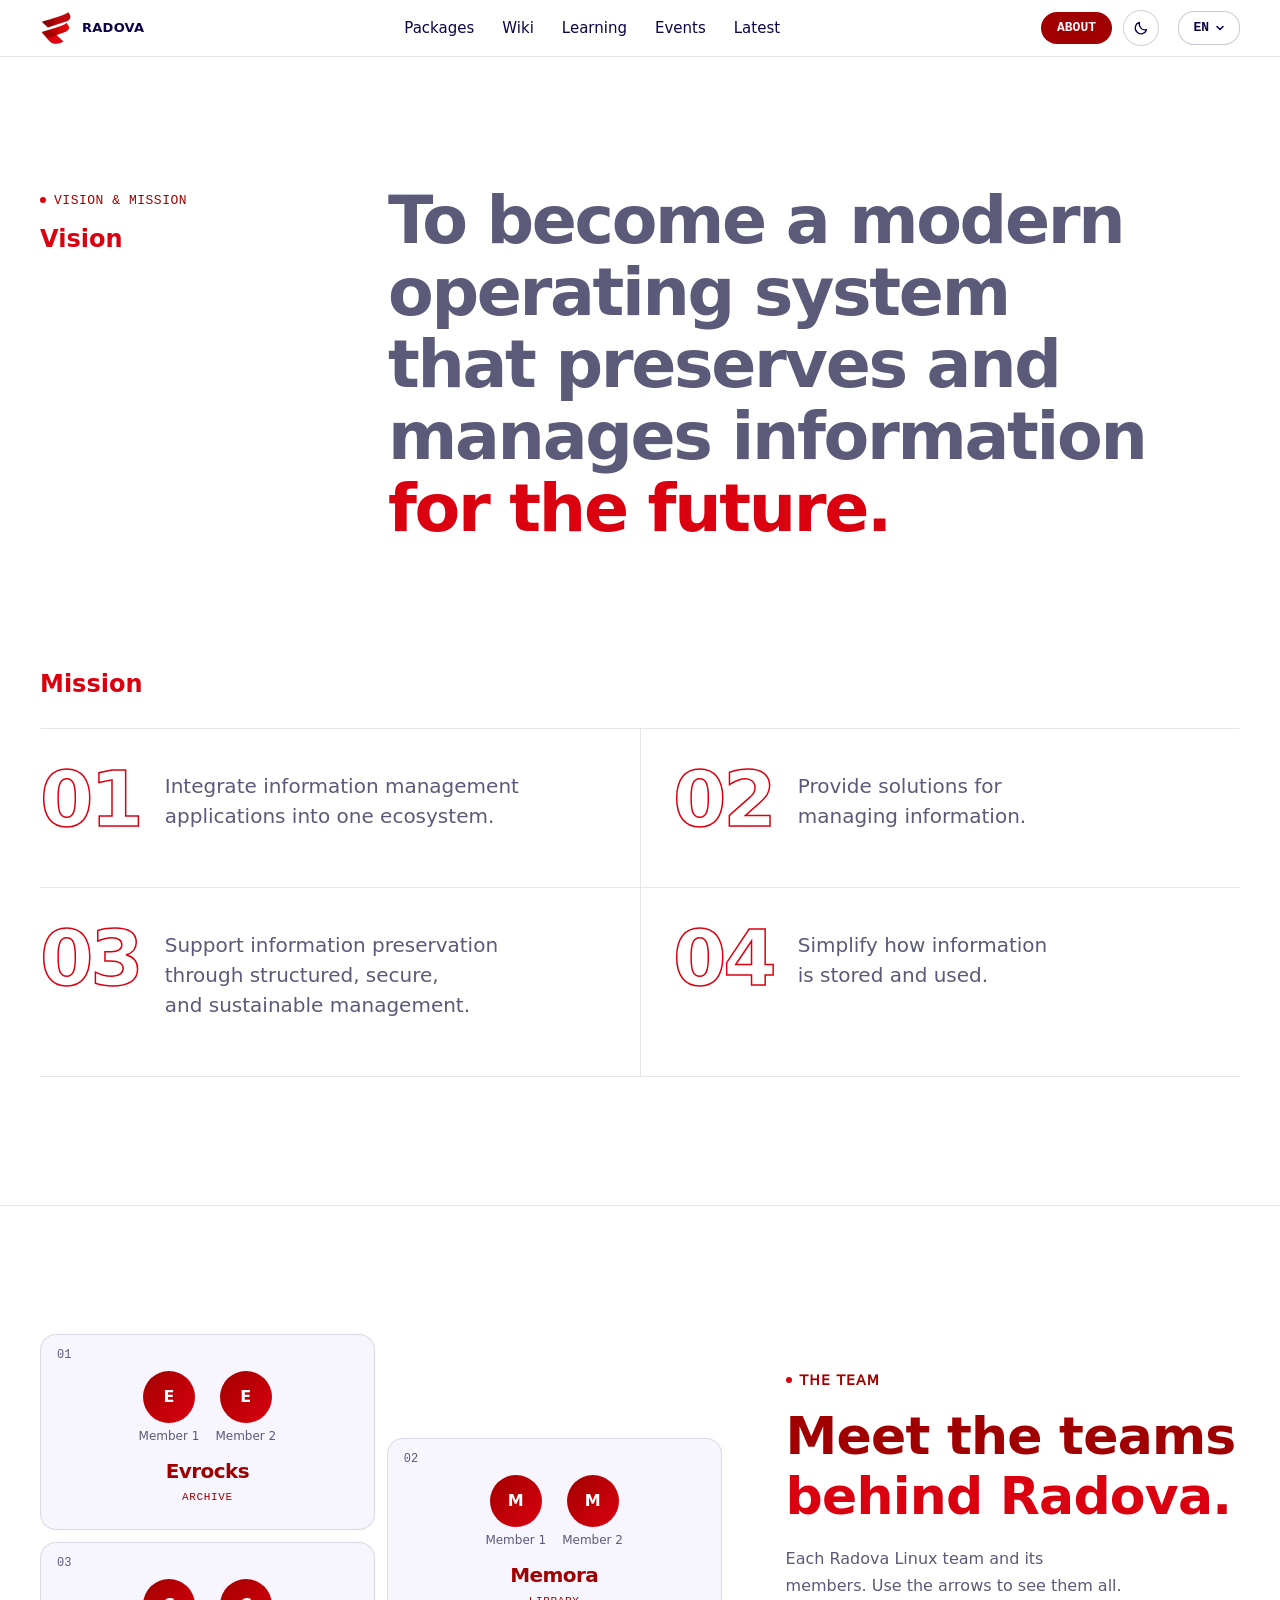
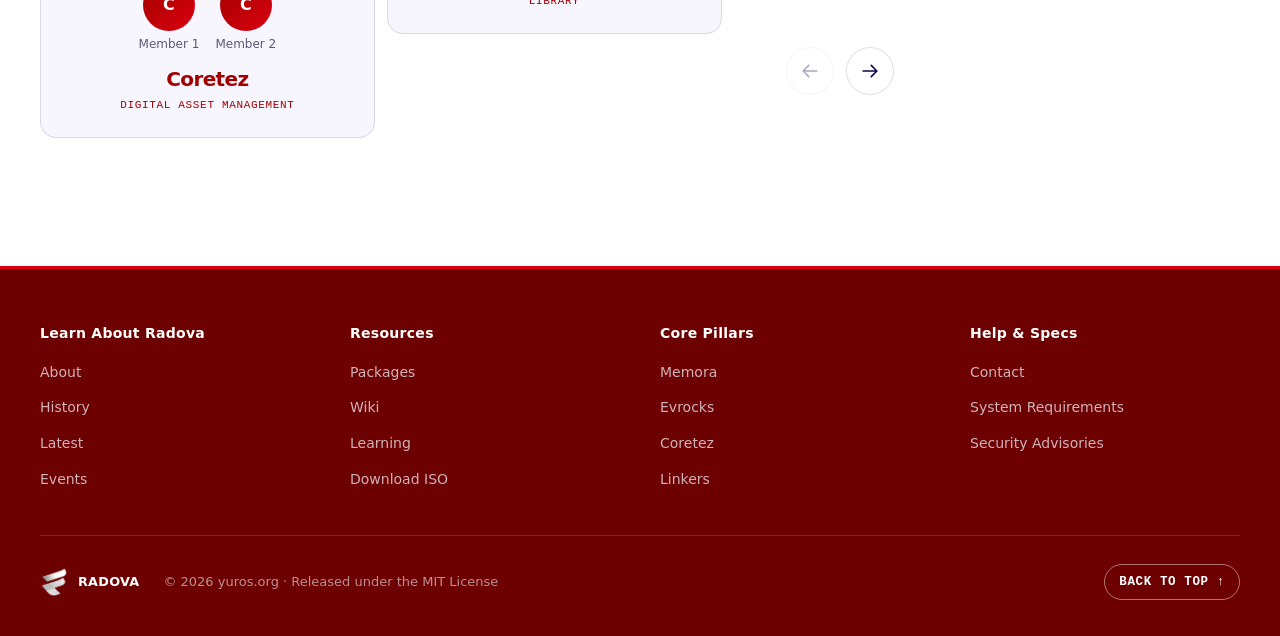
==== index.html @ f4ed1482 "UPDATE" ====
<!DOCTYPE html>
<html lang="en">
<head>
  <meta charset="UTF-8">
  <meta name="viewport" content="width=device-width, initial-scale=1.0">
  <meta name="color-scheme" content="light">
  <meta name="theme-color" content="#FFFFFF">
  <title>About — Radova Linux</title>
  <meta name="description" content="Radova Linux delivers an autonomous operating system built for institutional memory, archives, and digital asset sovereignty.">
  <link rel="canonical" href="https://radova.org/about/">
  <link rel="icon" type="image/png" href="assets/logo.png">
  <link rel="stylesheet" href="assets/css/pico.min.css" media="print" onload="this.media='all'">
<noscript><link rel="stylesheet" href="assets/css/pico.min.css"></noscript>
<style data-bundle>/*radova-pico-shield*/body>main{padding-block:0}section{margin-bottom:0}article{margin-bottom:0;padding:0;border-radius:0;background:transparent;box-shadow:none}button{background:none;border:0;padding:0;margin:0;color:inherit;font:inherit;box-shadow:none}:where(a:not([role=button])){text-decoration:none}:root{color-scheme:light;--white:#FFFFFF;--lavender:#F7F6FF;--navy:#0E0347;--red-900:#A10000;--red-700:#BB080B;--red:#DB000F;--red-gradient:linear-gradient(135deg,var(--red-900) 0%,var(--red) 100%);--text:var(--text-primary);--muted:rgba(14,3,71,0.70);--line:rgba(14,3,71,0.12);--accent:var(--red);--font-heading:"Lato",system-ui,-apple-system,sans-serif;--font-body:"Roboto Variable",system-ui,-apple-system,sans-serif;--font-mono:ui-monospace,SFMono-Regular,Menlo,Consolas,monospace;--wrap:1120px}@media (prefers-reduced-motion:no-preference){html{scroll-behavior:smooth}}body{margin:0;background:var(--surface-page);color:var(--text);font:400 1.0625rem/1.65 var(--font-body);-webkit-font-smoothing:antialiased}a{color:inherit}h1,h2,h3{font-family:var(--font-heading);font-weight:900;letter-spacing:-0.03em;line-height:1.05;margin:0;text-wrap:balance}p{margin:0;text-wrap:balance}:focus-visible{outline:2px solid currentColor;outline-offset:3px;border-radius:4px}.skip-link{position:absolute;inset-inline-start:1rem;top:-3rem;padding:0.5rem 1rem;background:var(--surface-page);color:var(--text-heading);border:1px solid var(--line);border-radius:6px;z-index:100}.skip-link:focus{top:1rem}.wrap{width:min(var(--container-max),100% - 2rem);margin-inline:auto}.ab-header .wrap{display:flex;align-items:center;justify-content:space-between;height:64px}.ab-hero{padding:clamp(3rem,8vw,5.5rem) 0 clamp(5rem,10vw,8rem);text-align:center}.eyebrow{display:inline-flex;align-items:center;gap:0.5rem;font:500 0.8125rem/1 var(--font-mono);color:var(--muted);letter-spacing:0.04em;text-transform:uppercase;margin-bottom:2rem}.eyebrow::before{content:"";width:6px;height:6px;border-radius:50%;background:var(--accent)}.ab-hero h1{font-size:clamp(2rem,10vw,6rem);margin-inline:auto}.ab-hero h1 span{display:block;color:var(--red)}.ab-hero .sub{max-width:38rem;margin:1.75rem auto 0;font-size:clamp(1.0625rem,2vw,1.25rem);color:var(--muted)}.ab-section{padding:clamp(4.5rem,10vw,8rem) 0;border-top:1px solid var(--line)}.ab-section:first-child{border-top:0}.ab-section h2{font-size:clamp(2rem,4.5vw,3.25rem);max-width:18ch}.ab-section h2 span{color:var(--accent)}.ab-section :is(h1,h2).eyebrow{font:500 0.8125rem/1 var(--font-mono);letter-spacing:0.04em;max-width:none}.split{display:grid;grid-template-columns:1fr 1fr;gap:clamp(2rem,6vw,5rem);align-items:start}.vm-grid{display:grid;grid-template-columns:1fr 3fr;gap:clamp(2rem,5vw,4rem);align-items:start}.vm-side{position:sticky;top:112px}.vm-side .eyebrow{margin-bottom:1.25rem}.vm-label{font:900 clamp(1.25rem,2vw,1.5rem)/1 var(--font-heading);color:var(--red)}.vm-vision{font:900 clamp(2rem,5.2vw,4.5rem)/1.08 var(--font-heading);letter-spacing:-0.035em;text-wrap:balance}.vm-vision em{font-style:normal;color:var(--red);white-space:nowrap}.vm-label-mission{margin-top:clamp(4.5rem,10vw,7rem)}.vm-missions{list-style:none;padding:0;margin:2rem 0 0;display:grid;grid-template-columns:repeat(2,1fr);border-top:1px solid var(--line)}.vm-missions li{display:grid;grid-template-columns:auto 1fr;gap:1.5rem;align-items:start;padding-block:2.25rem 2.5rem;padding-inline:0 2rem;border-bottom:1px solid var(--line)}.vm-missions li:nth-child(even){padding-inline-start:2rem;border-inline-start:1px solid var(--line)}.vm-num{font:900 clamp(3rem,6vw,5rem)/0.9 var(--font-heading);letter-spacing:-0.04em;color:transparent;-webkit-text-stroke:1.5px var(--red);transition:color 0.3s}.vm-missions li:hover .vm-num{color:var(--red)}.vm-missions p{font-size:clamp(1.0625rem,1.6vw,1.25rem);line-height:1.5;padding-top:0.35rem}@supports (animation-timeline:view()){@media (prefers-reduced-motion:no-preference){.vm-vision .w{display:inline-block;animation:lit linear both;animation-timeline:view();animation-range:entry 60% cover 45%}@keyframes lit{from{opacity:0.8}to{opacity:1}}}}.member-tip .avatar{width:44px;height:44px;font-size:1rem}.team{--team-gap:0.75rem;list-style:none;margin:0;padding:0;display:grid;grid-auto-flow:column dense;grid-template-rows:repeat(4,1fr);grid-auto-columns:calc((100% - var(--team-gap)) / 2);gap:var(--team-gap);overflow-x:auto;overscroll-behavior-x:contain;scroll-snap-type:x mandatory;scrollbar-width:none;counter-reset:t}.team::-webkit-scrollbar{display:none}.team .role{margin:0.35rem 0 0;font:500 0.6875rem/1.4 var(--font-mono);letter-spacing:0.06em;text-transform:uppercase;color:var(--text-heading)}.members{list-style:none;padding:0;margin:0;display:flex;flex-wrap:wrap;justify-content:flex-end;gap:0.5rem}.member{display:inline-flex;align-items:center;gap:0.6rem;max-width:100%;padding-block:0.3rem 0.3rem;padding-inline:0.3rem 0.9rem;border:1px solid var(--line);border-radius:999px;background:var(--surface-page);transition:border-color 0.3s}.avatar{flex:none;display:grid;place-items:center;width:36px;height:36px;border-radius:50%;overflow:hidden;background:var(--red-gradient);color:var(--white);font:900 0.8125rem/1 var(--font-heading)}.avatar img{width:100%;height:100%;object-fit:cover;display:block}.member-name{font-size:0.875rem;line-height:1.3;overflow-wrap:anywhere}.team .members{order:-1;justify-content:center;gap:0.75rem 1rem}.team .member{flex-direction:column;gap:0.4rem;padding:0;border:0;background:none}.team .avatar{width:52px;height:52px;font-size:1rem}.team .member-name{font-size:0.75rem;color:var(--muted)}@media (max-width:575px){.team{grid-template-rows:repeat(3,1fr);grid-auto-columns:100%}.team .members{order:0;justify-content:flex-start;gap:0.5rem 1rem}.team .member{flex-direction:row;gap:0.5rem}.team .avatar{width:32px;height:32px;font-size:0.75rem}.team .member-name{font-size:0.8125rem}}@media (min-width:1024px){.team{grid-column:1;grid-row:1 / 3}}.ab-footer .wrap{display:flex;justify-content:space-between;align-items:center;gap:1rem}@media (prefers-reduced-motion:no-preference){.ab-hero > .wrap > *{animation:rise 0.9s cubic-bezier(0.2,0.7,0.2,1) both}.ab-hero h1{animation-delay:0.08s}.ab-hero .sub{animation-delay:0.18s}}@media (max-width:1023px){.split{grid-template-columns:1fr}.vm-grid{grid-template-columns:1fr}.vm-side{position:static}.vm-missions{grid-template-columns:1fr}.vm-missions li,.vm-missions li:nth-child(even){padding:1.75rem 0;border-inline-start:0}}@font-face{font-family:"Lato Fallback";src:local("system-ui"),local("-apple-system"),local("Segoe UI"),sans-serif;size-adjust:99%}@font-face{font-family:"Roboto Fallback";src:local("system-ui"),local("-apple-system"),local("Segoe UI"),sans-serif;size-adjust:100%}:root{color-scheme:light;--font-heading:"Lato","Lato Fallback",system-ui,-apple-system,sans-serif;--font-body:"Roboto Variable","Roboto Fallback",system-ui,-apple-system,sans-serif;--font-mono:ui-monospace,SFMono-Regular,Menlo,Consolas,monospace;--red-900:#A10000;--red-700:#BB080B;--red-600:#DB000F;--red-500:#FF0000;--blue:#0035c6;--lavender:#F7F6FF;--white:#FFFFFF;--muted:#5b5a78;--line:rgba(14,3,71,0.10);--navy-gradient:linear-gradient(135deg,#0E0347 0%,#0E0347 55%,#0B2E8D 130%);--pad-x:max(1rem,calc((100% - 72rem) / 2));--pad-y:clamp(5rem,9vw,7.5rem);--ic-arrow-up-right:url("data:image/svg+xml,%3Csvg%20xmlns%3D%22http%3A%2F%2Fwww.w3.org%2F2000%2Fsvg%22%20viewBox%3D%220%200%20256%20256%22%20fill%3D%22currentColor%22%3E%3Cpath%20d%3D%22M200%2C64V168a8%2C8%2C0%2C0%2C1-16%2C0V83.31L69.66%2C197.66a8%2C8%2C0%2C0%2C1-11.32-11.32L172.69%2C72H88a8%2C8%2C0%2C0%2C1%2C0-16H192A8%2C8%2C0%2C0%2C1%2C200%2C64Z%22%2F%3E%3C%2Fsvg%3E");--ic-arrows-clockwise:url("data:image/svg+xml,%3Csvg%20xmlns%3D%22http%3A%2F%2Fwww.w3.org%2F2000%2Fsvg%22%20viewBox%3D%220%200%20256%20256%22%20fill%3D%22currentColor%22%3E%3Cpath%20d%3D%22M224%2C48V96a8%2C8%2C0%2C0%2C1-8%2C8H168a8%2C8%2C0%2C0%2C1%2C0-16h28.69L182.06%2C73.37a79.56%2C79.56%2C0%2C0%2C0-56.13-23.43h-.45A79.52%2C79.52%2C0%2C0%2C0%2C69.59%2C72.71%2C8%2C8%2C0%2C0%2C1%2C58.41%2C61.27a96%2C96%2C0%2C0%2C1%2C135%2C.79L208%2C76.69V48a8%2C8%2C0%2C0%2C1%2C16%2C0ZM186.41%2C183.29a80%2C80%2C0%2C0%2C1-112.47-.66L59.31%2C168H88a8%2C8%2C0%2C0%2C0%2C0-16H40a8%2C8%2C0%2C0%2C0-8%2C8v48a8%2C8%2C0%2C0%2C0%2C16%2C0V179.31l14.63%2C14.63A95.43%2C95.43%2C0%2C0%2C0%2C130%2C222.06h.53a95.36%2C95.36%2C0%2C0%2C0%2C67.07-27.33%2C8%2C8%2C0%2C0%2C0-11.18-11.44Z%22%2F%3E%3C%2Fsvg%3E");--ic-cpu:url("data:image/svg+xml,%3Csvg%20xmlns%3D%22http%3A%2F%2Fwww.w3.org%2F2000%2Fsvg%22%20viewBox%3D%220%200%20256%20256%22%20fill%3D%22currentColor%22%3E%3Cpath%20d%3D%22M152%2C96H104a8%2C8%2C0%2C0%2C0-8%2C8v48a8%2C8%2C0%2C0%2C0%2C8%2C8h48a8%2C8%2C0%2C0%2C0%2C8-8V104A8%2C8%2C0%2C0%2C0%2C152%2C96Zm-8%2C48H112V112h32Zm88%2C0H216V112h16a8%2C8%2C0%2C0%2C0%2C0-16H216V56a16%2C16%2C0%2C0%2C0-16-16H160V24a8%2C8%2C0%2C0%2C0-16%2C0V40H112V24a8%2C8%2C0%2C0%2C0-16%2C0V40H56A16%2C16%2C0%2C0%2C0%2C40%2C56V96H24a8%2C8%2C0%2C0%2C0%2C0%2C16H40v32H24a8%2C8%2C0%2C0%2C0%2C0%2C16H40v40a16%2C16%2C0%2C0%2C0%2C16%2C16H96v16a8%2C8%2C0%2C0%2C0%2C16%2C0V216h32v16a8%2C8%2C0%2C0%2C0%2C16%2C0V216h40a16%2C16%2C0%2C0%2C0%2C16-16V160h16a8%2C8%2C0%2C0%2C0%2C0-16Zm-32%2C56H56V56H200v95.87s0%2C.09%2C0%2C.13%2C0%2C.09%2C0%2C.13V200Z%22%2F%3E%3C%2Fsvg%3E");--ic-download-simple:url("data:image/svg+xml,%3Csvg%20xmlns%3D%22http%3A%2F%2Fwww.w3.org%2F2000%2Fsvg%22%20viewBox%3D%220%200%20256%20256%22%20fill%3D%22currentColor%22%3E%3Cpath%20d%3D%22M224%2C144v64a8%2C8%2C0%2C0%2C1-8%2C8H40a8%2C8%2C0%2C0%2C1-8-8V144a8%2C8%2C0%2C0%2C1%2C16%2C0v56H208V144a8%2C8%2C0%2C0%2C1%2C16%2C0Zm-101.66%2C5.66a8%2C8%2C0%2C0%2C0%2C11.32%2C0l40-40a8%2C8%2C0%2C0%2C0-11.32-11.32L136%2C124.69V32a8%2C8%2C0%2C0%2C0-16%2C0v92.69L93.66%2C98.34a8%2C8%2C0%2C0%2C0-11.32%2C11.32Z%22%2F%3E%3C%2Fsvg%3E");--ic-feather:url("data:image/svg+xml,%3Csvg%20xmlns%3D%22http%3A%2F%2Fwww.w3.org%2F2000%2Fsvg%22%20viewBox%3D%220%200%20256%20256%22%20fill%3D%22currentColor%22%3E%3Cpath%20d%3D%22M221.28%2C34.75a64%2C64%2C0%2C0%2C0-90.49%2C0L60.69%2C104A15.9%2C15.9%2C0%2C0%2C0%2C56%2C115.31v73.38L26.34%2C218.34a8%2C8%2C0%2C0%2C0%2C11.32%2C11.32L67.32%2C200H140.7A15.92%2C15.92%2C0%2C0%2C0%2C152%2C195.32l0%2C0%2C69.23-70A64%2C64%2C0%2C0%2C0%2C221.28%2C34.75ZM142.07%2C46.06A48%2C48%2C0%2C0%2C1%2C211.79%2C112H155.33l34.35-34.34a8%2C8%2C0%2C0%2C0-11.32-11.32L120%2C124.69V67.87ZM72%2C115.35l32-31.67v57l-32%2C32ZM140.7%2C184H83.32l56-56h56.74Z%22%2F%3E%3C%2Fsvg%3E");--ic-git-branch:url("data:image/svg+xml,%3Csvg%20xmlns%3D%22http%3A%2F%2Fwww.w3.org%2F2000%2Fsvg%22%20viewBox%3D%220%200%20256%20256%22%20fill%3D%22currentColor%22%3E%3Cpath%20d%3D%22M232%2C64a32%2C32%2C0%2C1%2C0-40%2C31v17a8%2C8%2C0%2C0%2C1-8%2C8H96a23.84%2C23.84%2C0%2C0%2C0-8%2C1.38V95a32%2C32%2C0%2C1%2C0-16%2C0v66a32%2C32%2C0%2C1%2C0%2C16%2C0V144a8%2C8%2C0%2C0%2C1%2C8-8h88a24%2C24%2C0%2C0%2C0%2C24-24V95A32.06%2C32.06%2C0%2C0%2C0%2C232%2C64ZM64%2C64A16%2C16%2C0%2C1%2C1%2C80%2C80%2C16%2C16%2C0%2C0%2C1%2C64%2C64ZM96%2C192a16%2C16%2C0%2C1%2C1-16-16A16%2C16%2C0%2C0%2C1%2C96%2C192ZM200%2C80a16%2C16%2C0%2C1%2C1%2C16-16A16%2C16%2C0%2C0%2C1%2C200%2C80Z%22%2F%3E%3C%2Fsvg%3E");--ic-hard-drives:url("data:image/svg+xml,%3Csvg%20xmlns%3D%22http%3A%2F%2Fwww.w3.org%2F2000%2Fsvg%22%20viewBox%3D%220%200%20256%20256%22%20fill%3D%22currentColor%22%3E%3Cpath%20d%3D%22M208%2C136H48a16%2C16%2C0%2C0%2C0-16%2C16v48a16%2C16%2C0%2C0%2C0%2C16%2C16H208a16%2C16%2C0%2C0%2C0%2C16-16V152A16%2C16%2C0%2C0%2C0%2C208%2C136Zm0%2C64H48V152H208v48Zm0-160H48A16%2C16%2C0%2C0%2C0%2C32%2C56v48a16%2C16%2C0%2C0%2C0%2C16%2C16H208a16%2C16%2C0%2C0%2C0%2C16-16V56A16%2C16%2C0%2C0%2C0%2C208%2C40Zm0%2C64H48V56H208v48ZM192%2C80a12%2C12%2C0%2C1%2C1-12-12A12%2C12%2C0%2C0%2C1%2C192%2C80Zm0%2C96a12%2C12%2C0%2C1%2C1-12-12A12%2C12%2C0%2C0%2C1%2C192%2C176Z%22%2F%3E%3C%2Fsvg%3E");--ic-lightning:url("data:image/svg+xml,%3Csvg%20xmlns%3D%22http%3A%2F%2Fwww.w3.org%2F2000%2Fsvg%22%20viewBox%3D%220%200%20256%20256%22%20fill%3D%22currentColor%22%3E%3Cpath%20d%3D%22M215.79%2C118.17a8%2C8%2C0%2C0%2C0-5-5.66L153.18%2C90.9l14.66-73.33a8%2C8%2C0%2C0%2C0-13.69-7l-112%2C120a8%2C8%2C0%2C0%2C0%2C3%2C13l57.63%2C21.61L88.16%2C238.43a8%2C8%2C0%2C0%2C0%2C13.69%2C7l112-120A8%2C8%2C0%2C0%2C0%2C215.79%2C118.17ZM109.37%2C214l10.47-52.38a8%2C8%2C0%2C0%2C0-5-9.06L62%2C132.71l84.62-90.66L136.16%2C94.43a8%2C8%2C0%2C0%2C0%2C5%2C9.06l52.8%2C19.8Z%22%2F%3E%3C%2Fsvg%3E");--ic-memory:url("data:image/svg+xml,%3Csvg%20xmlns%3D%22http%3A%2F%2Fwww.w3.org%2F2000%2Fsvg%22%20viewBox%3D%220%200%20256%20256%22%20fill%3D%22currentColor%22%3E%3Cpath%20d%3D%22M232%2C56H24A16%2C16%2C0%2C0%2C0%2C8%2C72V200a8%2C8%2C0%2C0%2C0%2C16%2C0V184H40v16a8%2C8%2C0%2C0%2C0%2C16%2C0V184H72v16a8%2C8%2C0%2C0%2C0%2C16%2C0V184h16v16a8%2C8%2C0%2C0%2C0%2C16%2C0V184h16v16a8%2C8%2C0%2C0%2C0%2C16%2C0V184h16v16a8%2C8%2C0%2C0%2C0%2C16%2C0V184h16v16a8%2C8%2C0%2C0%2C0%2C16%2C0V184h16v16a8%2C8%2C0%2C0%2C0%2C16%2C0V72A16%2C16%2C0%2C0%2C0%2C232%2C56ZM24%2C72H232v96H24Zm88%2C80a8%2C8%2C0%2C0%2C0%2C8-8V96a8%2C8%2C0%2C0%2C0-8-8H48a8%2C8%2C0%2C0%2C0-8%2C8v48a8%2C8%2C0%2C0%2C0%2C8%2C8ZM56%2C104h48v32H56Zm88%2C48h64a8%2C8%2C0%2C0%2C0%2C8-8V96a8%2C8%2C0%2C0%2C0-8-8H144a8%2C8%2C0%2C0%2C0-8%2C8v48A8%2C8%2C0%2C0%2C0%2C144%2C152Zm8-48h48v32H152Z%22%2F%3E%3C%2Fsvg%3E");--ic-monitor:url("data:image/svg+xml,%3Csvg%20xmlns%3D%22http%3A%2F%2Fwww.w3.org%2F2000%2Fsvg%22%20viewBox%3D%220%200%20256%20256%22%20fill%3D%22currentColor%22%3E%3Cpath%20d%3D%22M208%2C40H48A24%2C24%2C0%2C0%2C0%2C24%2C64V176a24%2C24%2C0%2C0%2C0%2C24%2C24H208a24%2C24%2C0%2C0%2C0%2C24-24V64A24%2C24%2C0%2C0%2C0%2C208%2C40Zm8%2C136a8%2C8%2C0%2C0%2C1-8%2C8H48a8%2C8%2C0%2C0%2C1-8-8V64a8%2C8%2C0%2C0%2C1%2C8-8H208a8%2C8%2C0%2C0%2C1%2C8%2C8Zm-48%2C48a8%2C8%2C0%2C0%2C1-8%2C8H96a8%2C8%2C0%2C0%2C1%2C0-16h64A8%2C8%2C0%2C0%2C1%2C168%2C224Z%22%2F%3E%3C%2Fsvg%3E");--ic-shield-check:url("data:image/svg+xml,%3Csvg%20xmlns%3D%22http%3A%2F%2Fwww.w3.org%2F2000%2Fsvg%22%20viewBox%3D%220%200%20256%20256%22%20fill%3D%22currentColor%22%3E%3Cpath%20d%3D%22M208%2C40H48A16%2C16%2C0%2C0%2C0%2C32%2C56v56c0%2C52.72%2C25.52%2C84.67%2C46.93%2C102.19%2C23.06%2C18.86%2C46%2C25.26%2C47%2C25.53a8%2C8%2C0%2C0%2C0%2C4.2%2C0c1-.27%2C23.91-6.67%2C47-25.53C198.48%2C196.67%2C224%2C164.72%2C224%2C112V56A16%2C16%2C0%2C0%2C0%2C208%2C40Zm0%2C72c0%2C37.07-13.66%2C67.16-40.6%2C89.42A129.3%2C129.3%2C0%2C0%2C1%2C128%2C223.62a128.25%2C128.25%2C0%2C0%2C1-38.92-21.81C61.82%2C179.51%2C48%2C149.3%2C48%2C112l0-56%2C160%2C0ZM82.34%2C141.66a8%2C8%2C0%2C0%2C1%2C11.32-11.32L112%2C148.69l50.34-50.35a8%2C8%2C0%2C0%2C1%2C11.32%2C11.32l-56%2C56a8%2C8%2C0%2C0%2C1-11.32%2C0Z%22%2F%3E%3C%2Fsvg%3E");--ic-stack:url("data:image/svg+xml,%3Csvg%20xmlns%3D%22http%3A%2F%2Fwww.w3.org%2F2000%2Fsvg%22%20viewBox%3D%220%200%20256%20256%22%20fill%3D%22currentColor%22%3E%3Cpath%20d%3D%22M230.91%2C172A8%2C8%2C0%2C0%2C1%2C228%2C182.91l-96%2C56a8%2C8%2C0%2C0%2C1-8.06%2C0l-96-56A8%2C8%2C0%2C0%2C1%2C36%2C169.09l92%2C53.65%2C92-53.65A8%2C8%2C0%2C0%2C1%2C230.91%2C172ZM220%2C121.09l-92%2C53.65L36%2C121.09A8%2C8%2C0%2C0%2C0%2C28%2C134.91l96%2C56a8%2C8%2C0%2C0%2C0%2C8.06%2C0l96-56A8%2C8%2C0%2C1%2C0%2C220%2C121.09ZM24%2C80a8%2C8%2C0%2C0%2C1%2C4-6.91l96-56a8%2C8%2C0%2C0%2C1%2C8.06%2C0l96%2C56a8%2C8%2C0%2C0%2C1%2C0%2C13.82l-96%2C56a8%2C8%2C0%2C0%2C1-8.06%2C0l-96-56A8%2C8%2C0%2C0%2C1%2C24%2C80Zm23.88%2C0L128%2C126.74%2C208.12%2C80%2C128%2C33.26Z%22%2F%3E%3C%2Fsvg%3E");--ic-terminal-window:url("data:image/svg+xml,%3Csvg%20xmlns%3D%22http%3A%2F%2Fwww.w3.org%2F2000%2Fsvg%22%20viewBox%3D%220%200%20256%20256%22%20fill%3D%22currentColor%22%3E%3Cpath%20d%3D%22M128%2C128a8%2C8%2C0%2C0%2C1-3%2C6.25l-40%2C32a8%2C8%2C0%2C1%2C1-10-12.5L107.19%2C128%2C75%2C102.25a8%2C8%2C0%2C1%2C1%2C10-12.5l40%2C32A8%2C8%2C0%2C0%2C1%2C128%2C128Zm48%2C24H136a8%2C8%2C0%2C0%2C0%2C0%2C16h40a8%2C8%2C0%2C0%2C0%2C0-16Zm56-96V200a16%2C16%2C0%2C0%2C1-16%2C16H40a16%2C16%2C0%2C0%2C1-16-16V56A16%2C16%2C0%2C0%2C1%2C40%2C40H216A16%2C16%2C0%2C0%2C1%2C232%2C56ZM216%2C200V56H40V200H216Z%22%2F%3E%3C%2Fsvg%3E");--ic-arrow-red:url("data:image/svg+xml,%3Csvg%20fill%3D%22%23DB000F%22%20xmlns%3D%22http%3A%2F%2Fwww.w3.org%2F2000%2Fsvg%22%20viewBox%3D%220%200%20256%20256%22%3E%3Cpath%20d%3D%22M200%2C64V168a8%2C8%2C0%2C0%2C1-16%2C0V83.31L69.66%2C197.66a8%2C8%2C0%2C0%2C1-11.32-11.32L172.69%2C72H88a8%2C8%2C0%2C0%2C1%2C0-16H192A8%2C8%2C0%2C0%2C1%2C200%2C64Z%22%2F%3E%3C%2Fsvg%3E");--ic-download-red:url("data:image/svg+xml,%3Csvg%20fill%3D%22%23DB000F%22%20xmlns%3D%22http%3A%2F%2Fwww.w3.org%2F2000%2Fsvg%22%20viewBox%3D%220%200%20256%20256%22%3E%3Cpath%20d%3D%22M224%2C144v64a8%2C8%2C0%2C0%2C1-8%2C8H40a8%2C8%2C0%2C0%2C1-8-8V144a8%2C8%2C0%2C0%2C1%2C16%2C0v56H208V144a8%2C8%2C0%2C0%2C1%2C16%2C0Zm-101.66%2C5.66a8%2C8%2C0%2C0%2C0%2C11.32%2C0l40-40a8%2C8%2C0%2C0%2C0-11.32-11.32L136%2C124.69V32a8%2C8%2C0%2C0%2C0-16%2C0v92.69L93.66%2C98.34a8%2C8%2C0%2C0%2C0-11.32%2C11.32Z%22%2F%3E%3C%2Fsvg%3E");--ic-arrow-white:url("data:image/svg+xml,%3Csvg%20fill%3D%22%23FFFFFF%22%20xmlns%3D%22http%3A%2F%2Fwww.w3.org%2F2000%2Fsvg%22%20viewBox%3D%220%200%20256%20256%22%3E%3Cpath%20d%3D%22M200%2C64V168a8%2C8%2C0%2C0%2C1-16%2C0V83.31L69.66%2C197.66a8%2C8%2C0%2C0%2C1-11.32-11.32L172.69%2C72H88a8%2C8%2C0%2C0%2C1%2C0-16H192A8%2C8%2C0%2C0%2C1%2C200%2C64Z%22%2F%3E%3C%2Fsvg%3E");--ic-stack-white:url("data:image/svg+xml,%3Csvg%20fill%3D%22%23FFFFFF%22%20xmlns%3D%22http%3A%2F%2Fwww.w3.org%2F2000%2Fsvg%22%20viewBox%3D%220%200%20256%20256%22%3E%3Cpath%20d%3D%22M230.91%2C172A8%2C8%2C0%2C0%2C1%2C228%2C182.91l-96%2C56a8%2C8%2C0%2C0%2C1-8.06%2C0l-96-56A8%2C8%2C0%2C0%2C1%2C36%2C169.09l92%2C53.65%2C92-53.65A8%2C8%2C0%2C0%2C1%2C230.91%2C172ZM220%2C121.09l-92%2C53.65L36%2C121.09A8%2C8%2C0%2C0%2C0%2C28%2C134.91l96%2C56a8%2C8%2C0%2C0%2C0%2C8.06%2C0l96-56A8%2C8%2C0%2C1%2C0%2C220%2C121.09ZM24%2C80a8%2C8%2C0%2C0%2C1%2C4-6.91l96-56a8%2C8%2C0%2C0%2C1%2C8.06%2C0l96%2C56a8%2C8%2C0%2C0%2C1%2C0%2C13.82l-96%2C56a8%2C8%2C0%2C0%2C1-8.06%2C0l-96-56A8%2C8%2C0%2C0%2C1%2C24%2C80Zm23.88%2C0L128%2C126.74%2C208.12%2C80%2C128%2C33.26Z%22%2F%3E%3C%2Fsvg%3E")}*,*::before,*::after{box-sizing:border-box}html{max-width:100%;overflow-x:clip;background-color:var(--surface-page);color-scheme:light;scroll-behavior:smooth}body{max-width:100%;overflow-x:clip;margin:0;padding:0;background-color:var(--surface-page);color:var(--text-heading);font-family:var(--font-body);font-size:16px;line-height:1.6;-webkit-font-smoothing:antialiased}body > main,main{margin:0;padding:0;counter-reset:section-counter}ul,ol,dl,li,dt,dd,figure,pre,blockquote{margin:0;padding:0;list-style:none}li::marker{content:none}p,h1,h2,h3,h4,dt,dd,td,th,code,a,span,div,article{min-width:0;overflow-wrap:anywhere}h1,h2,h3,h4,h5,h6{font-family:var(--font-heading);color:var(--text-heading);margin:0 0 1rem;text-wrap:balance}h1{font-size:clamp(2.25rem,5vw,56px);font-weight:900;line-height:1.1;letter-spacing:-0.02em}h2{font-size:clamp(2rem,4vw,48px);font-weight:900;line-height:1.15;letter-spacing:-0.015em}h3{font-size:clamp(1.25rem,2.2vw,24px);font-weight:700;line-height:1.25}h1 span,h2 span{color:var(--text-heading)}p{font-family:var(--font-body);font-size:16px;line-height:1.65;color:var(--muted);margin:0 0 1rem}.lead{font-size:clamp(1.125rem,1.8vw,20px);line-height:1.6;color:var(--muted)}.eyebrow{font-family:var(--font-body);font-size:14px;font-weight:700;text-transform:uppercase;letter-spacing:0.08em;color:var(--text-heading);margin:0 0 0.65rem}pre{overflow-x:auto;max-width:100%;background:transparent;border:0}code{background:transparent;padding:0;color:inherit;font-size:13.5px}a{color:var(--text-heading);text-decoration:underline;text-underline-offset:0.2em;transition:color 200ms cubic-bezier(.2,.7,.2,1)}a:hover{color:var(--red-700)}:focus-visible{outline:2px solid var(--red-600);outline-offset:3px}.skip-link{position:absolute;top:-4rem;inset-inline-start:1rem;z-index:100;padding:0.5rem 1rem;background:var(--red-900);color:var(--white);border-radius:999px;font-weight:600;text-decoration:none}.skip-link:focus{top:0.75rem}main > section{position:relative;padding-block:var(--pad-y);scroll-margin-top:5rem}section[data-label]{counter-increment:section-counter}section[data-label]::before{content:"// " attr(data-label);display:block;font-family:var(--font-mono);font-size:14px;font-weight:600;text-transform:uppercase;letter-spacing:0.08em;color:var(--muted);margin-bottom:1.5rem;grid-column:1 / -1}section[data-label]::after{content:"(" counter(section-counter,decimal-leading-zero) ")";position:absolute;top:var(--pad-y);inset-inline-end:var(--pad-x);font-family:var(--font-mono);font-size:14px;font-weight:600;color:var(--muted);pointer-events:none}body > header.site-header,.site-header{position:sticky;top:0;z-index:100;width:100%;min-height:48px;padding-block:0.65rem;display:flex;align-items:center;justify-content:space-between;gap:1.25rem;background:rgba(255,255,255,0.82);-webkit-backdrop-filter:blur(16px) saturate(180%);backdrop-filter:blur(16px) saturate(180%);border-bottom:1px solid var(--line)}@supports not (backdrop-filter:blur(1px)){.site-header{background:var(--surface-page)}}.brand-lockup{display:inline-flex;align-items:center;gap:0.625rem;text-decoration:none}.brand-name{font-family:var(--font-heading);font-weight:900;font-size:0.8rem;letter-spacing:0.02em;text-transform:uppercase;color:var(--text-heading)}.brand-lockup-light .brand-name{color:var(--white)}.nav-list{display:flex;align-items:center;gap:1.75rem;flex-wrap:wrap}.nav-list a{font-family:var(--font-body);font-size:15px;font-weight:500;color:var(--text-heading);text-decoration:none;transition:color 200ms cubic-bezier(.2,.7,.2,1)}.nav-list a:hover{color:var(--red-600)}.btn{display:inline-flex;align-items:center;justify-content:center;height:48px;padding-inline:1.5rem;border-radius:9999px;font-family:var(--font-body);font-size:16px;font-weight:500;line-height:1;white-space:nowrap;border:1.5px solid transparent;transition:transform 200ms cubic-bezier(.2,.7,.2,1),background-color 200ms cubic-bezier(.2,.7,.2,1),border-color 200ms cubic-bezier(.2,.7,.2,1),color 200ms cubic-bezier(.2,.7,.2,1),box-shadow 200ms cubic-bezier(.2,.7,.2,1)}.btn:active{transform:scale(0.98)}.btn-lg{height:52px;padding-inline:1.5rem;font-size:16px;font-weight:600}.btn-navy{background-color:var(--red-900);border-color:var(--red-900);color:var(--white)}.btn-navy:hover{background-color:var(--blue);border-color:var(--blue);color:var(--white)}.btn-primary{background-color:var(--red-600);border-color:var(--red-600);color:var(--white);box-shadow:0 4px 16px rgba(219,0,15,0.24)}.btn-primary:hover{background-color:var(--red-700);border-color:var(--red-700);color:var(--white)}.btn-primary:active{background-color:var(--red-900);border-color:var(--red-900)}.btn-arrow,.btn-arrow-red{padding-inline:1.5rem 0.625rem;gap:0.75rem}.btn-arrow::after,.btn-arrow-red::after{content:"";display:inline-block;width:32px;height:32px;border-radius:50%;flex-shrink:0;transition:transform 200ms cubic-bezier(.2,.7,.2,1)}.btn-arrow::after{background:var(--surface-page) var(--ic-arrow-red) center / 18px 18px no-repeat}.btn-arrow:hover::after,.btn-arrow-red:hover::after{transform:translateX(10px)}.hero{background:radial-gradient(45% 50% at 82% 18%,rgba(219,0,15,0.10),transparent 70%),radial-gradient(35% 40% at 15% 30%,rgba(14,3,71,0.04),transparent 70%),#FFFFFF;padding-top:clamp(1rem,2vw,1.75rem);padding-bottom:clamp(3.5rem,7vw,5.5rem);border-bottom:1px solid var(--line)}.hero-spec-strip{border-top:1px solid var(--line);border-bottom:1px solid var(--line);padding-block:0.5rem;margin-bottom:clamp(1.5rem,3vw,2.5rem);display:flex;justify-content:space-between;align-items:center;flex-wrap:wrap;gap:1rem}.hero-spec-strip::after{content:attr(data-sys);font-family:var(--font-mono);font-size:12px;color:var(--muted);text-transform:uppercase;letter-spacing:0.08em}.hero-chip{display:inline-flex;align-items:center;gap:0.5rem;padding:0.35rem 0.9rem;border-radius:999px;border:1px solid rgba(219,0,15,0.25);background:rgba(219,0,15,0.04);color:var(--text-heading);font-size:13px;font-weight:700;margin:0}.hero-chip::before{content:"";width:8px;height:8px;border-radius:50%;background:var(--red-600)}.hero-split{display:flex;flex-direction:column;gap:2rem}@media (min-width:56rem){.hero-split{display:grid;grid-template-columns:repeat(12,1fr);gap:clamp(2rem,4vw,3.5rem);align-items:start}.hero-split-left{grid-column:1 / 6}.hero-split-right{grid-column:6 / 13;border-inline-start:1px solid var(--red-600);padding-inline-start:clamp(1.5rem,2.5vw,2.5rem)}}.hero-split-right h1{font-family:var(--font-heading);font-size:clamp(1.5rem,5.5vw,3rem);font-weight:900;line-height:1.05;letter-spacing:-0.03em;color:var(--text-heading);margin:0;margin-bottom:1.75rem;text-transform:capitalize}.hero-split-left h1 span{color:var(--red-600)}.hero-lead{font-size:1.125rem;line-height:1.7;color:var(--muted);margin-bottom:2rem}.workbench-grid{display:flex;flex-direction:column;gap:1.5rem}@media (min-width:52rem){.workbench-grid{display:grid;grid-template-columns:1.2fr 0.8fr;gap:0;align-items:center}}.swiss-ledger{display:grid;grid-template-columns:1fr;border-top:2px solid var(--red-900);border-bottom:1px solid var(--line)}@media (min-width:42rem){.swiss-ledger{grid-template-columns:repeat(2,1fr)}}main #manifesto .swiss-ledger article.ledger-item,.ledger-item{margin:0;border-radius:0;background:transparent;box-shadow:none;border:0;padding-block:1.75rem 1.75rem;padding-inline:0 1.5rem;position:relative}@media (max-width:41.99rem){main #manifesto .swiss-ledger article.ledger-item:not(:first-child),.ledger-item:not(:first-child){border-top:1px solid var(--line)}}@media (min-width:42rem){main #manifesto .swiss-ledger article.ledger-item:nth-child(2n),.ledger-item:nth-child(2n){border-inline-start:1px solid var(--line);padding-inline-start:1.75rem;padding-inline-end:0}main #manifesto .swiss-ledger article.ledger-item:nth-child(n+3),.ledger-item:nth-child(n+3){border-top:1px solid var(--line)}}.ledger-item h3{font-family:var(--font-heading);font-size:1.25rem;font-weight:900;color:var(--text-heading);line-height:1.3;margin-bottom:0.5rem}.ledger-item h3::before{content:attr(data-index);font-family:var(--font-mono);font-size:12px;font-weight:700;color:var(--red-600);display:block;margin-bottom:0.4rem;letter-spacing:0.05em}.ledger-item:nth-child(1) h3::before{content:"01 /"}.ledger-item:nth-child(2) h3::before{content:"02 /"}.ledger-item:nth-child(3) h3::before{content:"03 /"}.ledger-item:nth-child(4) h3::before{content:"04 /"}.ledger-item p{font-size:1rem;line-height:1.6;color:var(--muted);margin:0;text-align:start}@media (prefers-reduced-motion:reduce){html{scroll-behavior:auto}main > section{scroll-margin-top:0}}.navbar{margin-inline-start:auto}.nav-links{list-style:none;margin:0;padding:0;display:flex}.nav-links li{list-style:none;margin:0;padding:0}.dropdown{position:relative;display:inline-block}nav.navbar li :where(a,[role="link"]){margin:0}.dropdown-content{position:absolute;top:calc(100% + 18px);inset-inline-end:0;inset-inline-start:auto;transform:translateY(-6px);background:var(--surface-page);min-width:250px;max-width:calc(100vw - 32px);border-radius:16px;box-shadow:0 16px 15px rgba(0,0,0,0.08);z-index:999;opacity:0;visibility:hidden;transition:opacity 0.25s ease,transform 0.25s ease,visibility 0.25s ease}.dropdown-content::before{content:'';position:absolute;top:-22px;inset-inline-start:0;inset-inline-end:0;height:22px;background:transparent}.dropdown-content.active,.btn-navy.active ~ .dropdown-content,.dropdown:hover .dropdown-content,.dropdown:focus-within .dropdown-content{opacity:1;visibility:visible;transform:translateY(0)}.dropdown-content a,.dropdown-content button.d-content-back{display:flex;justify-content:space-between;align-items:center;gap:1rem;width:100%;margin:0;padding:1.2rem 1.5rem;background:transparent;color:#A3A3A3;font-family:var(--font-heading);font-weight:700;font-size:13px;text-transform:uppercase;letter-spacing:1px;text-decoration:none;text-align:start;border:none;border-bottom:1px solid #F0F0F0;border-radius:0;cursor:pointer;transition:opacity 0.2s ease,transform 0.2s ease;white-space:nowrap}.dropdown-content :last-child{border-bottom:none}.dropdown-content a:hover,.dropdown-content a:focus,.dropdown-content button.d-content-back:hover,.dropdown-content button.d-content-back:focus{background-color:#db000f;color:var(--white);border-color:#DB000F}.dropdown-content button.d-content-back{color:var(--text-heading)}.dropdown-content button.d-content-back:hover,.dropdown-content button.d-content-back:focus{border-radius:0 0 16px 16px}.menu-arrow{position:absolute;top:100%;inset-inline-end:20px;inset-inline-start:auto;transform:none;width:0;height:0;border-inline-start:10px solid transparent;border-inline-end:10px solid transparent;border-bottom:10px solid #A3A3A3;z-index:1000;display:none;margin-top:8px}.btn-navy.active + .menu-arrow,.dropdown:hover .menu-arrow,.dropdown:focus-within .menu-arrow{display:block}.btn-navy{background-color:var(--red-900);border:none;color:#f7f6ff;font-family:var(--font-mono);font-weight:700;font-size:13px;text-transform:uppercase;padding:0.5rem 1rem;cursor:pointer;border-radius:16px;transition:opacity 0.2s ease,transform 0.2s ease;display:inline-block;text-decoration:none;line-height:normal}.btn-navy:hover{background-color:rgba(14,3,71,0.05);color:var(--text-heading)}.btn-navy.active{background-color:var(--red-900);color:var(--white)}.nav-toggle{display:none;flex-direction:column;justify-content:center;align-items:center;gap:5px;width:38px;height:38px;padding:0;margin:0;margin-inline-start:auto;background:transparent;border:1px solid var(--line);border-radius:10px;cursor:pointer;transition:background-color 0.2s ease,border-color 0.2s ease}.nav-toggle:hover{background-color:rgba(14,3,71,0.05);border-color:var(--red-900)}.nav-toggle span{display:block;width:18px;height:2px;background-color:var(--red-900);border-radius:2px;transition:transform 0.25s ease,opacity 0.2s ease}.nav-toggle[aria-expanded="true"] span:nth-child(1){transform:translateY(7px) rotate(45deg)}.nav-toggle[aria-expanded="true"] span:nth-child(2){opacity:0}.nav-toggle[aria-expanded="true"] span:nth-child(3){transform:translateY(-7px) rotate(-45deg)}@media (min-width:768px){.header-menu{display:flex;align-items:center;flex:1;gap:2.9rem}.header-menu > nav:first-child{margin-inline:auto}.header-menu .navbar{margin-inline-start:0}}@media (max-width:767px){.nav-toggle{display:inline-flex;position:relative;z-index:1002}.header-menu{display:none;position:fixed;inset:0;top:58px;z-index:999;flex-direction:column;align-items:stretch;justify-content:flex-start;width:100%;height:calc(100dvh - 58px);margin-inline-start:0;padding:0.75rem var(--pad-x) 2rem;background:var(--surface-page);border-top:1px solid var(--line);overflow-y:auto;gap:0.125rem}.header-menu.is-open{display:flex}.header-menu nav,.header-menu ul,.header-menu li{display:block;width:100%;margin:0;padding:0}.nav-list,.dropdown-content{display:flex !important;flex-direction:column;align-items:stretch;gap:0.125rem}.navbar{margin:0;padding:0;border-top:none}.navbar .btn-navy,.dropdown-content button.d-content-back,.menu-arrow,.dropdown:hover .menu-arrow,.dropdown:focus-within .menu-arrow{display:none}.dropdown-content{position:static;opacity:1;visibility:visible;transform:none;min-width:100%;max-width:100%;border:none;border-radius:0;box-shadow:none;background:transparent}.nav-list a,.dropdown-content a{display:flex;align-items:center;justify-content:flex-start;width:100%;margin:0;padding:0.55rem 0.75rem;color:var(--text-heading);font-family:var(--font-body);font-size:15.5px;font-weight:700;line-height:1.3;text-transform:none;letter-spacing:0;border:none;border-radius:10px;box-sizing:border-box}.nav-list a:hover,.nav-list a:focus,.dropdown-content a:hover,.dropdown-content a:focus{background-color:rgba(219,0,15,0.08);color:var(--red-600);border-radius:10px}}button.btn-lang{margin:0;width:auto;flex-shrink:0;display:inline-flex;align-items:center;justify-content:center;background-color:var(--surface-page);border:1.5px solid rgba(14,3,71,0.22);color:#0E0347;font-family:var(--font-mono);font-weight:700;font-size:13px;text-transform:uppercase;padding:0.5rem 0.9rem;border-radius:16px;cursor:pointer;line-height:normal;transition:border-color 0.2s ease,color 0.2s ease,background-color 0.2s ease}button.btn-lang:hover{border-color:var(--red-900);color:var(--text-heading);background-color:var(--surface-subtle)}@media (max-width:767px){button.btn-lang{margin-inline-start:auto;padding:0.45rem 0.75rem;position:relative;z-index:1002}.nav-toggle{margin-inline-start:0}}button.btn-theme{display:inline-flex;align-items:center;justify-content:center;width:36px;height:36px;min-height:36px;margin:0;margin-inline-start:auto;padding:0;border-radius:999px;border:1.5px solid rgba(14,3,71,0.18);background:#ffffff;color:#0E0347;cursor:pointer;flex-shrink:0;transition:border-color 160ms ease,color 160ms ease,background-color 160ms ease,transform 140ms ease}@media (min-width:768px){button.btn-theme{margin-inline-start:0}}button.btn-theme:hover{border-color:#DB000F;color:#DB000F;background:#F7F6FF}button.btn-theme:active{transform:scale(0.96)}:root[data-theme="dark"]{color-scheme:dark;--muted:#C4C0D4;--line:rgba(196,192,212,0.18)}:root[data-theme="dark"] body{background-color:#0B0711;color:#FFFFFF}:root[data-theme="dark"] .site-header{background:rgba(11,7,17,0.88);border-bottom-color:rgba(196,192,212,0.16)}:root[data-theme="dark"] .brand-name,:root[data-theme="dark"] .nav-list a{color:#FFFFFF}:root[data-theme="dark"] .nav-toggle span{background-color:#FFFFFF}:root[data-theme="dark"] .dropdown-content{background-color:#150B52;border-color:rgba(196,192,212,0.22)}:root[data-theme="dark"] .dropdown-content a,:root[data-theme="dark"] .dropdown-content button.d-content-back{color:#FFFFFF}:root[data-theme="dark"] button.btn-theme,:root[data-theme="dark"] button.btn-lang{background-color:#150B52;border-color:rgba(196,192,212,0.28);color:#F7F6FF}:root[data-theme="dark"] button.btn-theme:hover,:root[data-theme="dark"] button.btn-lang:hover{border-color:#DB000F;color:#FFFFFF;background-color:#0E0347}@media (max-width:767px){:root[data-theme="dark"] .header-menu{background-color:#0B0711}}.visually-hidden{position:absolute;width:1px;height:1px;overflow:hidden;clip-path:inset(50%);white-space:nowrap}:root{--red-900:#A10000;--red-700:#BB080B;--red-600:#DB000F;--red-500:#FF0000;--navy-950:#0B0711;--navy-900:#0E0347;--navy-800:#150B52;--blue:#0035C6;--lavender:#F7F6FF;--white:#FFFFFF;--surface-page:#FFFFFF;--surface-card:#FFFFFF;--surface-subtle:#F7F6FF;--surface-dock:#F0EFFC;--surface-header:rgba(255,255,255,0.82);--text-primary:#0E0347;--text-heading:#A10000;--text-muted:#5B5A78;--text-accent:#DB000F;--border-line:rgba(14,3,71,0.10);--border-card:rgba(14,3,71,0.12);--font-heading:"Lato",system-ui,-apple-system,sans-serif;--font-mono:ui-monospace,SFMono-Regular,Menlo,Consolas,monospace;--container-max:100%}:root[data-theme="dark"]{--surface-page:#0B0711;--surface-card:#150B52;--surface-subtle:#150B52;--surface-dock:#0E0347;--surface-header:rgba(11,7,17,0.88);--text-primary:#FFFFFF;--text-heading:#FFFFFF;--text-muted:#C4C0D4;--border-line:rgba(196,192,212,0.18);--border-card:rgba(196,192,212,0.16)}html{font-size:100%}@media (min-width:576px){:root{--container-max:510px}html{font-size:106.25%}}@media (min-width:768px){:root{--container-max:880px}html{font-size:112.5%}}@media (min-width:1024px){:root{--container-max:1040px}html{font-size:118.75%}}@media (min-width:1280px){:root{--container-max:1200px}html{font-size:125%}}@media (min-width:1536px){:root{--container-max:1450px}html{font-size:131.25%}}body{font-size:1rem;line-height:1.6}.site-header{position:sticky;top:0;z-index:100;min-height:48px;padding-block:0.65rem;gap:1.25rem;background:var(--surface-header);-webkit-backdrop-filter:blur(16px) saturate(180%);backdrop-filter:blur(16px) saturate(180%);border-bottom:1px solid var(--border-line)}:root .site-header{background:var(--surface-header);border-bottom-color:var(--border-line)}:root[data-theme="dark"] .site-header{border-bottom-color:var(--border-line)}.site-header .brand-name{font-family:var(--font-heading);font-size:0.8rem;font-weight:900;letter-spacing:0.02em;text-transform:uppercase;color:var(--text-primary)}.site-header .nav-list a{font-size:15px;font-weight:500;color:var(--text-primary)}.site-header .nav-list a[aria-current="page"]{font-weight:700}:root:not([data-theme="dark"]) .dropdown-content a{color:#0E0347}#about-menu-btn.btn-navy{border-radius:16px;font-size:13px}@media (min-width:768px){.site-header .dropdown-content{top:calc(100% + 18px);min-width:250px;border-radius:16px}}button.btn-theme{width:36px;height:36px;min-width:36px;padding:0;border-radius:999px}button.btn-lang{border-radius:16px;font-size:13px}@media (max-width:767px){.nav-toggle{width:38px;height:38px}.header-menu.is-open{top:58px;height:calc(100dvh - 58px)}}.btn-primary,.button{display:inline-flex;align-items:center;justify-content:center;height:48px;padding:0 1.5rem;border-radius:9999px}.btn-primary,.button:not([class*="--outline"]){background:var(--red-600);border-color:var(--red-600);color:#FFFFFF;box-shadow:0 4px 16px rgba(219,0,15,0.24)}.hero-chip,.chip{border-radius:999px;padding:0.35rem 0.9rem;font-size:13px;border:1px solid rgba(219,0,15,0.25);background:rgba(219,0,15,0.04)}*,*::before,*::after{transition-property:opacity,transform !important}:root{--pad-x:max(1rem,calc((100% - var(--container-max)) / 2))}.lang-menu{position:relative;flex-shrink:0}.lang-menu button.btn-lang{margin:0;gap:0.375rem}.lang-menu button.btn-lang svg{transition:transform 0.2s ease}.lang-menu button.btn-lang[aria-expanded="true"] svg{transform:rotate(180deg)}.lang-menu .lang-list{position:absolute;top:calc(100% + 0.5rem);inset-inline-end:0;z-index:1003;display:block;min-width:11rem;margin:0;padding:0.375rem;list-style:none;background:var(--surface-card);border:1px solid var(--border-card);border-radius:16px;box-shadow:0 12px 30px rgba(14,3,71,0.12)}.lang-menu .lang-list[hidden]{display:none}.lang-menu .lang-list li{margin:0;padding:0;list-style:none}.lang-menu .lang-list a{display:block;width:100%;margin:0;padding:0.55rem 0.75rem;border:0;border-radius:10px;background:none;color:var(--text-primary);text-decoration:none;font:inherit;font-size:14px;font-weight:500;line-height:1.4;text-align:start;cursor:pointer}.lang-menu .lang-list a:hover,.lang-menu .lang-list a:focus-visible{background:var(--surface-subtle)}.lang-menu .lang-list a[aria-current="true"]{color:var(--text-heading);font-weight:700}.lang-menu .lang-list a[aria-current="true"]::after{content:"\2713" / "";float:inline-end;color:var(--text-accent)}@media (max-width:767px){.lang-menu{z-index:1002}}[dir="rtl"] :is(.btn-arrow,.btn-arrow-red,.button--arrow)::after{transform:scaleX(-1)}[dir="rtl"] :is(.btn-arrow,.btn-arrow-red):hover::after{transform:translateX(-10px) scaleX(-1)}[dir="rtl"] *{letter-spacing:normal !important}h1,h2,h3,h4,h5,h6,.eyebrow,.vm-label{overflow-wrap:normal;word-break:normal}@media (min-width:768px){.dropdown::after{content:"-";color:transparent;position:absolute;top:100%;inset-inline-end:0;width:250px;height:24px;display:none}.dropdown:hover::after,.dropdown:focus-within::after{display:block}}@media (min-width:768px){body>header.site-header,.site-header{gap:clamp(0.5rem,1.2vw,20px)}.site-header .header-menu{gap:clamp(0.75rem,2vw,46px)}.site-header .nav-list{flex-wrap:nowrap!important;gap:clamp(0.65rem,1.6vw,28px)}.site-header .brand-lockup,.site-header .nav-list a,.site-header .btn-navy,.site-header button.btn-lang{white-space:nowrap;flex-shrink:0}}main>section{width:100%;padding-inline:var(--pad-x)}.site-footer{width:100%;padding-inline:max(var(--pad-x,1rem),calc((100% - var(--container-max,1200px)) / 2));box-sizing:border-box}.site-footer nav,.site-footer .footer-col{display:block}.site-footer .footer-links,.site-footer nav ul{display:flex;flex-direction:column;align-items:flex-start;margin:0;padding:0;list-style:none}.site-footer .footer-links li,.site-footer nav li{margin:0;padding:0;list-style:none}:root{--container-max:100%;--pad-x:max(1rem,calc((100% - var(--container-max)) / 2))}@media (min-width:576px){:root{--container-max:540px}}@media (min-width:768px){:root{--container-max:min(92vw,920px)}}@media (min-width:1024px){:root{--container-max:min(94vw,1080px)}}@media (min-width:1280px){:root{--container-max:1200px}}@media (min-width:1536px){:root{--container-max:1450px}}body>footer.site-footer,.site-footer{padding-block:56px 36px;padding-inline:max(var(--pad-x,1rem),calc((100% - var(--container-max,1200px)) / 2))}.site-footer .footer-grid{gap:36px 32px;padding-bottom:44px}@media (min-width:1024px){.site-footer .footer-grid{gap:40px}}@media (min-width:1536px){.site-footer .footer-grid{gap:48px}}.site-footer .footer-heading{font-size:14px;line-height:1.25;margin:0 0 16px}.site-footer .footer-links{gap:10px}.site-footer .footer-links a{font-size:14px;line-height:1.4}.site-footer .footer-bottom{gap:20px;padding-top:28px}.site-footer .footer-brand-bar{gap:12px 24px}.site-footer .footer-copy{font-size:13px}.site-footer .footer-top{font-size:12.5px;padding:7px 14px}/*about-theme-sync*/html,:root{--pico-font-size:100%!important;font-size:100%!important}:root{--navy:#0E0347;--red:#DB000F;--red-gradient:linear-gradient(135deg,#A10000 0%,#DB000F 100%);--text:var(--text-primary)}body{background-color:var(--surface-page,#FFFFFF);color:var(--text-primary,#0E0347);font-family:var(--font-body);font-size:16px;line-height:1.6}:root[data-theme="dark"] body{background-color:#0B0711;color:#FFFFFF}:root[data-theme="dark"]{--text:#FFFFFF;--muted:#C4C0D4}h1,h2,h3,h4,h5,h6{font-family:var(--font-heading);color:var(--text-heading,#A10000)}:root[data-theme="dark"] h1,:root[data-theme="dark"] h2,:root[data-theme="dark"] h3,:root[data-theme="dark"] h4{color:#FFFFFF}.hero-lead,.ledger-item p,form label{color:var(--text-muted,#5B5A78)}:root[data-theme="dark"] .hero-lead,:root[data-theme="dark"] .ledger-item p,:root[data-theme="dark"] form label{color:#C4C0D4}.ledger-item p{text-align:start}[dir="rtl"] .ledger-item p{text-align:right}.form-input::placeholder{color:var(--text-muted,#5B5A78);opacity:1}:root[data-theme="dark"] .form-input::placeholder{color:#C4C0D4;opacity:1}#submit-btn.btn-primary{background-color:#DB000F;border-color:#DB000F;color:#FFFFFF}#submit-btn.btn-primary:hover{background-color:#BB080B;border-color:#BB080B;color:#FFFFFF}:root[data-theme="dark"] .lang-menu .lang-list{background:#150B52;border-color:rgba(196,192,212,0.22)}:root[data-theme="dark"] .lang-menu .lang-list a{color:#FFFFFF}:root[data-theme="dark"] .lang-menu .lang-list a[aria-current="true"]{color:#FF6B74}html{scroll-padding-block-start:5.5rem}body>header.site-header,.site-header{margin:0;padding-block:10px;padding-inline:max(16px,calc((100% - var(--container-max,var(--radova-max-width,100%))) / 2));gap:20px;min-height:58px;box-sizing:border-box}.site-header .brand-lockup{display:inline-flex;align-items:center;gap:10px;margin:0;padding:0;text-decoration:none;flex-shrink:0}.site-header .brand-name{font-family:"Lato",system-ui,-apple-system,sans-serif;font-size:13px;font-weight:900;line-height:1.2;letter-spacing:0.02em;text-transform:uppercase;color:#0E0347}.site-header .nav-list,.site-header ul.nav-list{display:flex;align-items:center;gap:28px;margin:0;padding:0;list-style:none}.site-header .nav-list li{margin:0;padding:0;list-style:none}.site-header .nav-list a{display:inline-flex;align-items:center;padding:6px 0;margin:0;font-family:"Roboto Variable",system-ui,-apple-system,sans-serif;font-size:15px;font-weight:500;line-height:1.2;color:#0E0347;text-decoration:none}.site-header .nav-list a[aria-current="page"]{font-weight:700}.site-header button{margin:0}.site-header .btn-theme{width:36px;height:36px;padding:0;display:inline-flex;align-items:center;justify-content:center;flex-shrink:0}.site-header .btn-navy,.site-header #about-menu-btn.btn-navy{display:inline-flex;align-items:center;justify-content:center;gap:6px;margin:0;font-family:ui-monospace,SFMono-Regular,Menlo,Consolas,monospace;font-size:13px;font-weight:700;line-height:1.2;text-transform:uppercase;padding:8px 16px;border-radius:16px;background-color:#A10000;color:#F7F6FF}.site-header button.btn-lang{display:inline-flex;align-items:center;justify-content:center;margin:0;font-family:ui-monospace,SFMono-Regular,Menlo,Consolas,monospace;font-size:13px;font-weight:700;line-height:1.2;text-transform:uppercase;padding:8px 14px;border-radius:16px;color:#0E0347}@media (min-width:768px){.site-header .header-menu{display:flex;align-items:center;flex:1;gap:46px;margin:0;margin-inline-start:0}.site-header .header-menu>nav:first-child{margin-inline:auto}.site-header .navbar{margin:0;margin-inline-start:0}}:root[data-theme="dark"] .site-header .brand-name,:root[data-theme="dark"] .site-header .nav-list a{color:#FFFFFF}:root[data-theme="dark"] .site-header .btn-navy,:root[data-theme="dark"] .site-header #about-menu-btn.btn-navy,:root[data-theme="dark"] .site-header button.btn-lang{background-color:#150B52;color:#FFFFFF;border-color:rgba(196,192,212,0.28)}@media (max-width:767px){.site-header .nav-list{flex-direction:column;align-items:stretch;gap:6px}.site-header button.btn-lang{padding:7px 12px}.site-header .nav-list a{font-size:15.5px;font-weight:700;padding:9px 12px;min-height:44px}}@media (prefers-reduced-motion:reduce){*,*::before,*::after{animation-duration:0.01ms!important;animation-iteration-count:1!important;transition-duration:0.01ms!important;scroll-behavior:auto!important}}</style>
  <script>try{if(localStorage.getItem("radova-theme")==="dark")document.documentElement.dataset.theme="dark"}catch(e){}</script>
  <style data-bundle>:root{color-scheme:light;--white:#FFFFFF;--lavender:#F7F6FF;--navy:#0E0347;--red-900:#A10000;--red-700:#BB080B;--red:#DB000F;--red-gradient:linear-gradient(135deg,var(--red-900) 0%,var(--red) 100%);--text:var(--text-primary);--muted:rgba(14,3,71,0.70);--line:rgba(14,3,71,0.12);--accent:var(--red);--font-heading:"Lato",system-ui,-apple-system,sans-serif;--font-body:"Roboto Variable",system-ui,-apple-system,sans-serif;--font-mono:ui-monospace,SFMono-Regular,Menlo,Consolas,monospace;--wrap:1120px}*,*::before,*::after{box-sizing:border-box}@media (prefers-reduced-motion:no-preference){html{scroll-behavior:smooth}}body{margin:0;background:var(--surface-page);color:var(--text);font:400 1.0625rem/1.65 var(--font-body);-webkit-font-smoothing:antialiased}a{color:inherit}h1,h2,h3{font-family:var(--font-heading);font-weight:900;letter-spacing:-0.03em;line-height:1.05;margin:0;text-wrap:balance}p{margin:0;text-wrap:balance}:focus-visible{outline:2px solid currentColor;outline-offset:3px;border-radius:4px}.skip-link{position:absolute;inset-inline-start:1rem;top:-3rem;padding:0.5rem 1rem;background:var(--surface-page);color:var(--text-heading);border:1px solid var(--line);border-radius:6px;z-index:100}.skip-link:focus{top:1rem}.wrap{width:min(var(--container-max),100% - 2rem);margin-inline:auto}.ab-header{position:sticky;top:0;z-index:50;background:rgba(255,255,255,0.85);backdrop-filter:blur(12px);-webkit-backdrop-filter:blur(12px);border-bottom:1px solid var(--line)}.ab-header .wrap{display:flex;align-items:center;justify-content:space-between;height:64px}.brand{display:inline-flex;align-items:center;gap:0.6rem;text-decoration:none;font:900 1rem/1 var(--font-heading);letter-spacing:0.08em}.ab-nav{display:flex;gap:1.75rem;font-size:0.9375rem}.ab-nav a{color:var(--muted);text-decoration:none;transition:color 0.2s}.ab-nav a:hover,.ab-nav a[aria-current="page"]{color:var(--red)}.ab-nav a[aria-current="page"]{text-decoration:underline;text-underline-offset:6px}.ab-hero{padding:clamp(3rem,8vw,5.5rem) 0 clamp(5rem,10vw,8rem);text-align:center}.eyebrow{display:inline-flex;align-items:center;gap:0.5rem;font:500 0.8125rem/1 var(--font-mono);color:var(--muted);letter-spacing:0.04em;text-transform:uppercase;margin-bottom:2rem}.eyebrow::before{content:"";width:6px;height:6px;border-radius:50%;background:var(--accent)}.ab-hero h1{font-size:clamp(2rem,10vw,6rem);margin-inline:auto}.ab-hero h1 span{display:block;color:var(--red)}.ab-hero .sub{max-width:38rem;margin:1.75rem auto 0;font-size:clamp(1.0625rem,2vw,1.25rem);color:var(--muted)}.ab-section{padding:clamp(4.5rem,10vw,8rem) 0;border-top:1px solid var(--line)}.ab-section h2{font-size:clamp(2rem,4.5vw,3.25rem);max-width:18ch}.ab-section h2 span{color:var(--accent)}.ab-section h2.eyebrow{font:500 0.8125rem/1 var(--font-mono);letter-spacing:0.04em;max-width:none}.split{display:grid;grid-template-columns:1fr 1fr;gap:clamp(2rem,6vw,5rem);align-items:start}.prose p + p{margin-top:1.25rem}.prose p{color:var(--muted)}.prose .lead{color:var(--text);font-size:1.25rem;line-height:1.5}.stats{display:grid;grid-template-columns:repeat(3,1fr);margin-top:clamp(3.5rem,7vw,5.5rem);border-top:1px solid var(--line)}.stat{padding-block:2rem 0;padding-inline:0 1.5rem}.stat + .stat{padding-inline-start:1.5rem;border-inline-start:1px solid var(--line)}.stat strong{display:block;font:900 clamp(2.25rem,5vw,3.5rem)/1 var(--font-heading);letter-spacing:-0.03em;color:var(--red)}.stat span{color:var(--muted);font-size:0.9375rem}.principles{display:grid;grid-template-columns:repeat(3,1fr);gap:1px;margin-top:3.5rem;background:var(--line);border:1px solid var(--line);border-radius:16px;overflow:hidden}.principle{background:var(--surface-page);border-top:3px solid var(--red);padding:2.25rem 2rem 2.5rem}.principle .num{font:500 0.8125rem/1 var(--font-mono);color:var(--text-heading)}.principle h3{font-size:1.75rem;margin:1.5rem 0 0.75rem;color:var(--red)}.principle p{color:var(--muted)}.vm-grid{display:grid;grid-template-columns:1fr 3fr;gap:clamp(2rem,5vw,4rem);align-items:start}.vm-side{position:sticky;top:112px}.vm-side .eyebrow{margin-bottom:1.25rem}.vm-label{font:900 clamp(1.25rem,2vw,1.5rem)/1 var(--font-heading);color:var(--red)}.vm-vision{font:900 clamp(2rem,5.2vw,4.5rem)/1.08 var(--font-heading);letter-spacing:-0.035em;text-wrap:balance}.vm-vision em{font-style:normal;color:var(--red);white-space:nowrap}.vm-label-mission{margin-top:clamp(4.5rem,10vw,7rem)}.vm-missions{list-style:none;padding:0;margin:2rem 0 0;display:grid;grid-template-columns:repeat(2,1fr);border-top:1px solid var(--line)}.vm-missions li{display:grid;grid-template-columns:auto 1fr;gap:1.5rem;align-items:start;padding-block:2.25rem 2.5rem;padding-inline:0 2rem;border-bottom:1px solid var(--line)}.vm-missions li:nth-child(even){padding-inline-start:2rem;border-inline-start:1px solid var(--line)}.vm-num{font:900 clamp(3rem,6vw,5rem)/0.9 var(--font-heading);letter-spacing:-0.04em;color:transparent;-webkit-text-stroke:1.5px var(--red);transition:color 0.3s}.vm-missions li:hover .vm-num{color:var(--red)}.vm-missions p{font-size:clamp(1.0625rem,1.6vw,1.25rem);line-height:1.5;padding-top:0.35rem}@supports (animation-timeline:view()){@media (prefers-reduced-motion:no-preference){.vm-vision .w{display:inline-block;animation:lit linear both;animation-timeline:view();animation-range:entry 60% cover 45%}@keyframes lit{from{opacity:0.8}to{opacity:1}}}}.mission{list-style:none;padding:0;margin:3.5rem 0 0;counter-reset:m}.mission li{display:grid;grid-template-columns:4rem 1fr 1.4fr;gap:1.5rem;padding:1.75rem 0;border-top:1px solid var(--line);counter-increment:m}.mission li:last-child{border-bottom:1px solid var(--line)}.mission li::before{content:counter(m,decimal-leading-zero);font:500 0.8125rem/1.9 var(--font-mono);color:var(--muted)}.mission h3{font-size:1.25rem;letter-spacing:-0.01em;line-height:1.4}.mission p{color:var(--muted)}.tl-section{padding-top:clamp(2.5rem,5vw,3.5rem)}.timeline{--tl-pad:1.5rem;--tl-title:1.75rem;--tl-row:1.75rem;--tl-gap:4.5rem;--tl-col-gap:5rem;--tl-stagger:2.5rem;--tl-card-min:16rem;position:relative;display:grid;grid-template-columns:minmax(0,1fr);gap:var(--tl-gap);max-width:52rem;list-style:none;padding:0;margin:0 auto}.timeline::before{content:"";position:absolute;top:0;bottom:0;inset-inline-start:6px;width:2px;background:var(--line)}.timeline > li{position:relative;padding-inline-start:2.25rem}.timeline > li::before{content:"";position:absolute;inset-inline-start:0;top:calc(max(var(--tl-row),var(--tl-title) * 1.2) / 2 - 7px);width:14px;height:14px;border-radius:50%;background:var(--red);box-shadow:0 0 0 5px rgba(219,0,15,0.15)}.timeline > .tl-now::before{box-shadow:0 0 0 9px rgba(219,0,15,0.15)}.tl-head{display:flex;flex-wrap:wrap;align-items:center;gap:0.5rem 0.75rem;min-height:var(--tl-row)}.tl-head h3{margin-inline-end:auto;font:700 var(--tl-title)/1.2 var(--font-body);letter-spacing:-0.01em}.tl-pill{display:inline-block;padding:0 0.75rem;border-radius:999px;background:var(--red-gradient);color:var(--white);font:600 0.8125rem/var(--tl-row) var(--font-body);white-space:nowrap;box-shadow:0 8px 20px -10px rgba(219,0,15,0.6)}.tl-card{display:flex;flex-direction:column;min-height:var(--tl-card-min);margin-top:0.75rem;padding:var(--tl-pad);border:1px solid var(--line);border-radius:12px;background:var(--surface-page);box-shadow:0 12px 32px -20px rgba(14,3,71,0.25);transition:border-color 0.3s}.timeline > li:hover .tl-card{border-color:rgba(219,0,15,0.35)}.tl-card p{color:var(--muted)}.tl-card .member{position:relative;gap:0;padding:0.3rem;cursor:default}.tl-card .member:is(:hover,:focus-visible){border-color:rgba(219,0,15,0.35)}.tl-card .member-name{position:absolute;width:1px;height:1px;overflow:hidden;clip-path:inset(50%);white-space:nowrap}.tl-card .member:is(:hover,:focus) .member-tip{opacity:1;transform:translate(-50%,0)}.tl-card :is(.members,.tl-media){justify-content:flex-start;margin-top:1rem}.tl-card > p:not(:last-child){margin-bottom:1rem}.tl-card > p + :is(.members,.tl-media){margin-top:auto}.tl-card .members + .tl-media{padding-top:1rem;border-top:1px solid var(--line)}.timeline > li[hidden]{display:none}.tl-filter{position:sticky;top:65px;z-index:5;display:flex;flex-wrap:wrap;align-items:center;gap:0.75rem 1rem;padding:1rem 0.75rem;margin:0 -0.75rem 1.5rem;background:var(--surface-page);border-bottom:1px solid var(--line)}.tl-filter[hidden]{display:none}.tl-filter label{display:inline-flex;align-items:center;gap:0.5rem;font:500 0.875rem/1 var(--font-mono);color:var(--muted)}.tl-filter select{min-width:8rem}.tl-filter select,.tl-filter button{min-height:2.75rem;padding:0 1rem;border:1px solid var(--line);border-radius:999px;background:var(--surface-page);color:var(--text);font:400 1rem/1 var(--font-body);cursor:pointer;transition:border-color 0.3s}.tl-filter select:hover,.tl-filter button:hover{border-color:rgba(219,0,15,0.35)}.tl-count{margin-inline-start:auto;font:500 0.875rem/1 var(--font-mono);color:var(--muted)}.tl-filter-toggle,.tl-apply{display:none}.tl-filter .tl-filter-toggle{align-items:center;gap:0.5rem}.tl-filter .tl-filter-toggle.is-active{border-color:var(--red);color:var(--red)}.tl-filter-n:not(:empty){display:inline-grid;place-items:center;min-width:1.375rem;height:1.375rem;padding:0 0.375rem;border-radius:999px;background:var(--red-gradient);color:var(--white);font:600 0.75rem/1 var(--font-body)}.tl-filter .tl-apply{border-color:transparent;background:var(--red-gradient);color:var(--white);font-weight:600}@media (min-width:901px){.timeline.is-split{display:block;max-width:none}.timeline.is-split::before{inset-inline-start:50%;margin-inline-start:-1px}.timeline.is-split > li{position:absolute;width:calc((100% - var(--tl-col-gap)) / 2);padding-inline-start:0}.timeline.is-split > li[data-side="left"]{inset-inline-start:0}.timeline.is-split > li[data-side="right"]{inset-inline-end:0}.timeline.is-split > li[data-side="left"]::before{inset-inline-start:auto;inset-inline-end:calc(var(--tl-col-gap) / -2 - 7px)}.timeline.is-split > li[data-side="right"]::before{inset-inline-start:calc(var(--tl-col-gap) / -2 - 7px)}.timeline.is-split > li[data-side="left"] .tl-head{flex-direction:row-reverse;text-align:end}.timeline.is-split > li[data-side="left"] .tl-head h3{margin-inline-end:0;margin-inline-start:auto}}.tl-media{display:flex;flex-wrap:wrap;gap:0.5rem}.tl-media :is(img,video){display:block;width:80px;height:80px;object-fit:cover;border-radius:8px;background:var(--surface-subtle)}.tl-thumb{position:relative;display:block;padding:0;border:0;border-radius:8px;background:none;overflow:hidden;cursor:zoom-in}.tl-thumb.is-video::after{content:"\25B6";position:absolute;inset:0;display:grid;place-items:center;background:rgba(0,0,0,0.35);color:var(--white);font-size:1.75rem}.tl-close{position:absolute;top:0.75rem;inset-inline-end:0.75rem;width:2.75rem;height:2.75rem;border:0;border-radius:50%;background:var(--surface-page);color:var(--text-primary);font:400 1.75rem/1 var(--font-body);cursor:pointer;box-shadow:0 4px 16px rgba(0,0,0,0.35)}.tl-prev,.tl-next{flex:none;width:2.75rem;height:2.75rem;border:1px solid rgba(255,255,255,0.35);border-radius:50%;background:transparent;color:var(--white);font:400 1.75rem/1 var(--font-body);cursor:pointer;transition:background 0.2s}.tl-prev:hover,.tl-next:hover{background:rgba(255,255,255,0.15)}@media (hover:hover) and (prefers-reduced-motion:no-preference){.tl-card{transition:border-color 0.3s,transform 0.3s,box-shadow 0.3s}.timeline > li:hover .tl-card{transform:translateY(-3px);box-shadow:0 18px 40px -20px rgba(14,3,71,0.35)}.timeline > li::before{transition:transform 0.3s}.timeline > li:hover::before{transform:scale(1.3)}.tl-thumb :is(img,video){transition:transform 0.3s}.tl-thumb:hover :is(img,video){transform:scale(1.08)}}.team{--team-gap:0.75rem;list-style:none;margin:0;padding:0;display:grid;grid-auto-flow:column dense;grid-template-rows:repeat(4,1fr);grid-auto-columns:calc((100% - var(--team-gap)) / 2);gap:var(--team-gap);overflow-x:auto;overscroll-behavior-x:contain;scroll-snap-type:x mandatory;scrollbar-width:none;counter-reset:t}.team::-webkit-scrollbar{display:none}.team .role{margin:0.35rem 0 0;font:500 0.6875rem/1.4 var(--font-mono);letter-spacing:0.06em;text-transform:uppercase;color:var(--text-heading)}.avatar{flex:none;display:grid;place-items:center;width:36px;height:36px;border-radius:50%;overflow:hidden;background:var(--red-gradient);color:var(--white);font:900 0.8125rem/1 var(--font-heading)}.avatar img{width:100%;height:100%;object-fit:cover;display:block}.team .members{order:-1;justify-content:center;gap:0.75rem 1rem}.team .member{flex-direction:column;gap:0.4rem;padding:0;border:0;background:none}.team .avatar{width:52px;height:52px;font-size:1rem}.team .member-name{font-size:0.75rem;color:var(--muted)}@media (max-width:575px){.team{grid-template-rows:repeat(3,1fr);grid-auto-columns:100%}.team-row:nth-child(3n + 1){grid-row:1}.team-row:nth-child(3n + 2){grid-row:2;justify-self:end}.team-row:nth-child(3n + 3){grid-row:3}.team-row{width:88%;align-items:flex-start;gap:0.6rem;padding-block:1rem 1.1rem;padding-inline:1.1rem 3rem;text-align:start}.team-row::before{top:1.1rem;inset-inline-start:auto;inset-inline-end:1rem}.team .members{order:0;justify-content:flex-start;gap:0.5rem 1rem}.team .member{flex-direction:row;gap:0.5rem}.team .avatar{width:32px;height:32px;font-size:0.75rem}.team .member-name{font-size:0.8125rem}}@media (min-width:1024px){.team-split{grid-template-columns:minmax(0,1.5fr) minmax(0,1fr);grid-template-rows:auto auto;column-gap:clamp(2.5rem,5vw,4.5rem);row-gap:0}.team-head{grid-column:2;grid-row:1;align-self:end;margin-bottom:0}.team{grid-column:1;grid-row:1 / 3}.team-nav{grid-column:2;grid-row:2;align-self:start;margin-top:2rem}}.ab-quote{padding:clamp(4.5rem,10vw,7rem) 0;border-top:1px solid var(--line);background:var(--surface-subtle);text-align:center}.ab-quote blockquote{margin:0}.ab-quote p{text-wrap:balance;font:900 clamp(1.75rem,4vw,3rem)/1.15 var(--font-heading);letter-spacing:-0.02em;color:var(--red)}.ab-quote cite{display:block;margin-top:1.25rem;font:500 0.8125rem/1 var(--font-mono);font-style:normal;color:var(--muted);letter-spacing:0.04em}.ab-footer{padding:2rem 0;font-size:0.875rem;border-top:1px solid var(--line);color:var(--muted)}.ab-footer .wrap{display:flex;justify-content:space-between;align-items:center;gap:1rem}@media (prefers-reduced-motion:no-preference){.ab-hero > .wrap > *{animation:rise 0.9s cubic-bezier(0.2,0.7,0.2,1) both}.ab-hero h1{animation-delay:0.08s}.ab-hero .sub{animation-delay:0.18s}@keyframes rise{from{transform:translateY(16px)}to{transform:none}}}@media (max-width:900px){.split{grid-template-columns:1fr}.principles{grid-template-columns:1fr}.mission li{grid-template-columns:3rem 1fr}.mission li p{grid-column:2}.vm-grid{grid-template-columns:1fr}.vm-side{position:static}.vm-missions{grid-template-columns:1fr}.vm-missions li,.vm-missions li:nth-child(even){padding:1.75rem 0;border-inline-start:0}}@media (max-width:600px){.ab-nav a:not(.keep){display:none}.stats{grid-template-columns:1fr}.timeline{--tl-pad:1.25rem;--tl-title:1.25rem}.timeline > li{padding-inline-start:1.75rem}.tl-filter{position:static;display:grid;grid-template-columns:repeat(3,1fr);gap:0.75rem 0.5rem}.tl-filter .tl-filter-toggle{display:inline-flex;grid-area:1 / 1;justify-self:start}.tl-count{grid-area:1 / 2 / auto / -1;justify-self:end;margin-inline-start:0}.tl-filter:not(.is-open) > :is(label,[type="reset"],.tl-apply){display:none}.tl-filter label{flex-direction:column;align-items:stretch}.tl-filter select{min-width:0;width:100%}.tl-filter .tl-apply{display:block;grid-column:span 2}.stat,.stat + .stat{padding:1.5rem 0;border-inline-start:0;border-bottom:1px solid var(--line)}}[dir="rtl"] .team-nav svg{transform:scaleX(-1)}@font-face{font-family:"Lato Fallback";src:local("system-ui"),local("-apple-system"),local("Segoe UI"),sans-serif;size-adjust:99%}@font-face{font-family:"Roboto Fallback";src:local("system-ui"),local("-apple-system"),local("Segoe UI"),sans-serif;size-adjust:100%}:root{color-scheme:light;--font-heading:"Lato","Lato Fallback",system-ui,-apple-system,sans-serif;--font-body:"Roboto Variable","Roboto Fallback",system-ui,-apple-system,sans-serif;--font-mono:ui-monospace,SFMono-Regular,Menlo,Consolas,monospace;--red-900:#A10000;--red-700:#BB080B;--red-600:#DB000F;--red-500:#FF0000;--blue:#0035c6;--lavender:#F7F6FF;--white:#FFFFFF;--muted:#5b5a78;--line:rgba(14,3,71,0.10);--navy-gradient:linear-gradient(135deg,#0E0347 0%,#0E0347 55%,#0B2E8D 130%);--pad-x:max(1rem,calc((100% - 72rem) / 2));--pad-y:clamp(5rem,9vw,7.5rem);--ic-arrow-up-right:url("data:image/svg+xml,%3Csvg%20xmlns%3D%22http%3A%2F%2Fwww.w3.org%2F2000%2Fsvg%22%20viewBox%3D%220%200%20256%20256%22%20fill%3D%22currentColor%22%3E%3Cpath%20d%3D%22M200%2C64V168a8%2C8%2C0%2C0%2C1-16%2C0V83.31L69.66%2C197.66a8%2C8%2C0%2C0%2C1-11.32-11.32L172.69%2C72H88a8%2C8%2C0%2C0%2C1%2C0-16H192A8%2C8%2C0%2C0%2C1%2C200%2C64Z%22%2F%3E%3C%2Fsvg%3E");--ic-arrows-clockwise:url("data:image/svg+xml,%3Csvg%20xmlns%3D%22http%3A%2F%2Fwww.w3.org%2F2000%2Fsvg%22%20viewBox%3D%220%200%20256%20256%22%20fill%3D%22currentColor%22%3E%3Cpath%20d%3D%22M224%2C48V96a8%2C8%2C0%2C0%2C1-8%2C8H168a8%2C8%2C0%2C0%2C1%2C0-16h28.69L182.06%2C73.37a79.56%2C79.56%2C0%2C0%2C0-56.13-23.43h-.45A79.52%2C79.52%2C0%2C0%2C0%2C69.59%2C72.71%2C8%2C8%2C0%2C0%2C1%2C58.41%2C61.27a96%2C96%2C0%2C0%2C1%2C135%2C.79L208%2C76.69V48a8%2C8%2C0%2C0%2C1%2C16%2C0ZM186.41%2C183.29a80%2C80%2C0%2C0%2C1-112.47-.66L59.31%2C168H88a8%2C8%2C0%2C0%2C0%2C0-16H40a8%2C8%2C0%2C0%2C0-8%2C8v48a8%2C8%2C0%2C0%2C0%2C16%2C0V179.31l14.63%2C14.63A95.43%2C95.43%2C0%2C0%2C0%2C130%2C222.06h.53a95.36%2C95.36%2C0%2C0%2C0%2C67.07-27.33%2C8%2C8%2C0%2C0%2C0-11.18-11.44Z%22%2F%3E%3C%2Fsvg%3E");--ic-cpu:url("data:image/svg+xml,%3Csvg%20xmlns%3D%22http%3A%2F%2Fwww.w3.org%2F2000%2Fsvg%22%20viewBox%3D%220%200%20256%20256%22%20fill%3D%22currentColor%22%3E%3Cpath%20d%3D%22M152%2C96H104a8%2C8%2C0%2C0%2C0-8%2C8v48a8%2C8%2C0%2C0%2C0%2C8%2C8h48a8%2C8%2C0%2C0%2C0%2C8-8V104A8%2C8%2C0%2C0%2C0%2C152%2C96Zm-8%2C48H112V112h32Zm88%2C0H216V112h16a8%2C8%2C0%2C0%2C0%2C0-16H216V56a16%2C16%2C0%2C0%2C0-16-16H160V24a8%2C8%2C0%2C0%2C0-16%2C0V40H112V24a8%2C8%2C0%2C0%2C0-16%2C0V40H56A16%2C16%2C0%2C0%2C0%2C40%2C56V96H24a8%2C8%2C0%2C0%2C0%2C0%2C16H40v32H24a8%2C8%2C0%2C0%2C0%2C0%2C16H40v40a16%2C16%2C0%2C0%2C0%2C16%2C16H96v16a8%2C8%2C0%2C0%2C0%2C16%2C0V216h32v16a8%2C8%2C0%2C0%2C0%2C16%2C0V216h40a16%2C16%2C0%2C0%2C0%2C16-16V160h16a8%2C8%2C0%2C0%2C0%2C0-16Zm-32%2C56H56V56H200v95.87s0%2C.09%2C0%2C.13%2C0%2C.09%2C0%2C.13V200Z%22%2F%3E%3C%2Fsvg%3E");--ic-download-simple:url("data:image/svg+xml,%3Csvg%20xmlns%3D%22http%3A%2F%2Fwww.w3.org%2F2000%2Fsvg%22%20viewBox%3D%220%200%20256%20256%22%20fill%3D%22currentColor%22%3E%3Cpath%20d%3D%22M224%2C144v64a8%2C8%2C0%2C0%2C1-8%2C8H40a8%2C8%2C0%2C0%2C1-8-8V144a8%2C8%2C0%2C0%2C1%2C16%2C0v56H208V144a8%2C8%2C0%2C0%2C1%2C16%2C0Zm-101.66%2C5.66a8%2C8%2C0%2C0%2C0%2C11.32%2C0l40-40a8%2C8%2C0%2C0%2C0-11.32-11.32L136%2C124.69V32a8%2C8%2C0%2C0%2C0-16%2C0v92.69L93.66%2C98.34a8%2C8%2C0%2C0%2C0-11.32%2C11.32Z%22%2F%3E%3C%2Fsvg%3E");--ic-feather:url("data:image/svg+xml,%3Csvg%20xmlns%3D%22http%3A%2F%2Fwww.w3.org%2F2000%2Fsvg%22%20viewBox%3D%220%200%20256%20256%22%20fill%3D%22currentColor%22%3E%3Cpath%20d%3D%22M221.28%2C34.75a64%2C64%2C0%2C0%2C0-90.49%2C0L60.69%2C104A15.9%2C15.9%2C0%2C0%2C0%2C56%2C115.31v73.38L26.34%2C218.34a8%2C8%2C0%2C0%2C0%2C11.32%2C11.32L67.32%2C200H140.7A15.92%2C15.92%2C0%2C0%2C0%2C152%2C195.32l0%2C0%2C69.23-70A64%2C64%2C0%2C0%2C0%2C221.28%2C34.75ZM142.07%2C46.06A48%2C48%2C0%2C0%2C1%2C211.79%2C112H155.33l34.35-34.34a8%2C8%2C0%2C0%2C0-11.32-11.32L120%2C124.69V67.87ZM72%2C115.35l32-31.67v57l-32%2C32ZM140.7%2C184H83.32l56-56h56.74Z%22%2F%3E%3C%2Fsvg%3E");--ic-git-branch:url("data:image/svg+xml,%3Csvg%20xmlns%3D%22http%3A%2F%2Fwww.w3.org%2F2000%2Fsvg%22%20viewBox%3D%220%200%20256%20256%22%20fill%3D%22currentColor%22%3E%3Cpath%20d%3D%22M232%2C64a32%2C32%2C0%2C1%2C0-40%2C31v17a8%2C8%2C0%2C0%2C1-8%2C8H96a23.84%2C23.84%2C0%2C0%2C0-8%2C1.38V95a32%2C32%2C0%2C1%2C0-16%2C0v66a32%2C32%2C0%2C1%2C0%2C16%2C0V144a8%2C8%2C0%2C0%2C1%2C8-8h88a24%2C24%2C0%2C0%2C0%2C24-24V95A32.06%2C32.06%2C0%2C0%2C0%2C232%2C64ZM64%2C64A16%2C16%2C0%2C1%2C1%2C80%2C80%2C16%2C16%2C0%2C0%2C1%2C64%2C64ZM96%2C192a16%2C16%2C0%2C1%2C1-16-16A16%2C16%2C0%2C0%2C1%2C96%2C192ZM200%2C80a16%2C16%2C0%2C1%2C1%2C16-16A16%2C16%2C0%2C0%2C1%2C200%2C80Z%22%2F%3E%3C%2Fsvg%3E");--ic-hard-drives:url("data:image/svg+xml,%3Csvg%20xmlns%3D%22http%3A%2F%2Fwww.w3.org%2F2000%2Fsvg%22%20viewBox%3D%220%200%20256%20256%22%20fill%3D%22currentColor%22%3E%3Cpath%20d%3D%22M208%2C136H48a16%2C16%2C0%2C0%2C0-16%2C16v48a16%2C16%2C0%2C0%2C0%2C16%2C16H208a16%2C16%2C0%2C0%2C0%2C16-16V152A16%2C16%2C0%2C0%2C0%2C208%2C136Zm0%2C64H48V152H208v48Zm0-160H48A16%2C16%2C0%2C0%2C0%2C32%2C56v48a16%2C16%2C0%2C0%2C0%2C16%2C16H208a16%2C16%2C0%2C0%2C0%2C16-16V56A16%2C16%2C0%2C0%2C0%2C208%2C40Zm0%2C64H48V56H208v48ZM192%2C80a12%2C12%2C0%2C1%2C1-12-12A12%2C12%2C0%2C0%2C1%2C192%2C80Zm0%2C96a12%2C12%2C0%2C1%2C1-12-12A12%2C12%2C0%2C0%2C1%2C192%2C176Z%22%2F%3E%3C%2Fsvg%3E");--ic-lightning:url("data:image/svg+xml,%3Csvg%20xmlns%3D%22http%3A%2F%2Fwww.w3.org%2F2000%2Fsvg%22%20viewBox%3D%220%200%20256%20256%22%20fill%3D%22currentColor%22%3E%3Cpath%20d%3D%22M215.79%2C118.17a8%2C8%2C0%2C0%2C0-5-5.66L153.18%2C90.9l14.66-73.33a8%2C8%2C0%2C0%2C0-13.69-7l-112%2C120a8%2C8%2C0%2C0%2C0%2C3%2C13l57.63%2C21.61L88.16%2C238.43a8%2C8%2C0%2C0%2C0%2C13.69%2C7l112-120A8%2C8%2C0%2C0%2C0%2C215.79%2C118.17ZM109.37%2C214l10.47-52.38a8%2C8%2C0%2C0%2C0-5-9.06L62%2C132.71l84.62-90.66L136.16%2C94.43a8%2C8%2C0%2C0%2C0%2C5%2C9.06l52.8%2C19.8Z%22%2F%3E%3C%2Fsvg%3E");--ic-memory:url("data:image/svg+xml,%3Csvg%20xmlns%3D%22http%3A%2F%2Fwww.w3.org%2F2000%2Fsvg%22%20viewBox%3D%220%200%20256%20256%22%20fill%3D%22currentColor%22%3E%3Cpath%20d%3D%22M232%2C56H24A16%2C16%2C0%2C0%2C0%2C8%2C72V200a8%2C8%2C0%2C0%2C0%2C16%2C0V184H40v16a8%2C8%2C0%2C0%2C0%2C16%2C0V184H72v16a8%2C8%2C0%2C0%2C0%2C16%2C0V184h16v16a8%2C8%2C0%2C0%2C0%2C16%2C0V184h16v16a8%2C8%2C0%2C0%2C0%2C16%2C0V184h16v16a8%2C8%2C0%2C0%2C0%2C16%2C0V184h16v16a8%2C8%2C0%2C0%2C0%2C16%2C0V184h16v16a8%2C8%2C0%2C0%2C0%2C16%2C0V72A16%2C16%2C0%2C0%2C0%2C232%2C56ZM24%2C72H232v96H24Zm88%2C80a8%2C8%2C0%2C0%2C0%2C8-8V96a8%2C8%2C0%2C0%2C0-8-8H48a8%2C8%2C0%2C0%2C0-8%2C8v48a8%2C8%2C0%2C0%2C0%2C8%2C8ZM56%2C104h48v32H56Zm88%2C48h64a8%2C8%2C0%2C0%2C0%2C8-8V96a8%2C8%2C0%2C0%2C0-8-8H144a8%2C8%2C0%2C0%2C0-8%2C8v48A8%2C8%2C0%2C0%2C0%2C144%2C152Zm8-48h48v32H152Z%22%2F%3E%3C%2Fsvg%3E");--ic-monitor:url("data:image/svg+xml,%3Csvg%20xmlns%3D%22http%3A%2F%2Fwww.w3.org%2F2000%2Fsvg%22%20viewBox%3D%220%200%20256%20256%22%20fill%3D%22currentColor%22%3E%3Cpath%20d%3D%22M208%2C40H48A24%2C24%2C0%2C0%2C0%2C24%2C64V176a24%2C24%2C0%2C0%2C0%2C24%2C24H208a24%2C24%2C0%2C0%2C0%2C24-24V64A24%2C24%2C0%2C0%2C0%2C208%2C40Zm8%2C136a8%2C8%2C0%2C0%2C1-8%2C8H48a8%2C8%2C0%2C0%2C1-8-8V64a8%2C8%2C0%2C0%2C1%2C8-8H208a8%2C8%2C0%2C0%2C1%2C8%2C8Zm-48%2C48a8%2C8%2C0%2C0%2C1-8%2C8H96a8%2C8%2C0%2C0%2C1%2C0-16h64A8%2C8%2C0%2C0%2C1%2C168%2C224Z%22%2F%3E%3C%2Fsvg%3E");--ic-shield-check:url("data:image/svg+xml,%3Csvg%20xmlns%3D%22http%3A%2F%2Fwww.w3.org%2F2000%2Fsvg%22%20viewBox%3D%220%200%20256%20256%22%20fill%3D%22currentColor%22%3E%3Cpath%20d%3D%22M208%2C40H48A16%2C16%2C0%2C0%2C0%2C32%2C56v56c0%2C52.72%2C25.52%2C84.67%2C46.93%2C102.19%2C23.06%2C18.86%2C46%2C25.26%2C47%2C25.53a8%2C8%2C0%2C0%2C0%2C4.2%2C0c1-.27%2C23.91-6.67%2C47-25.53C198.48%2C196.67%2C224%2C164.72%2C224%2C112V56A16%2C16%2C0%2C0%2C0%2C208%2C40Zm0%2C72c0%2C37.07-13.66%2C67.16-40.6%2C89.42A129.3%2C129.3%2C0%2C0%2C1%2C128%2C223.62a128.25%2C128.25%2C0%2C0%2C1-38.92-21.81C61.82%2C179.51%2C48%2C149.3%2C48%2C112l0-56%2C160%2C0ZM82.34%2C141.66a8%2C8%2C0%2C0%2C1%2C11.32-11.32L112%2C148.69l50.34-50.35a8%2C8%2C0%2C0%2C1%2C11.32%2C11.32l-56%2C56a8%2C8%2C0%2C0%2C1-11.32%2C0Z%22%2F%3E%3C%2Fsvg%3E");--ic-stack:url("data:image/svg+xml,%3Csvg%20xmlns%3D%22http%3A%2F%2Fwww.w3.org%2F2000%2Fsvg%22%20viewBox%3D%220%200%20256%20256%22%20fill%3D%22currentColor%22%3E%3Cpath%20d%3D%22M230.91%2C172A8%2C8%2C0%2C0%2C1%2C228%2C182.91l-96%2C56a8%2C8%2C0%2C0%2C1-8.06%2C0l-96-56A8%2C8%2C0%2C0%2C1%2C36%2C169.09l92%2C53.65%2C92-53.65A8%2C8%2C0%2C0%2C1%2C230.91%2C172ZM220%2C121.09l-92%2C53.65L36%2C121.09A8%2C8%2C0%2C0%2C0%2C28%2C134.91l96%2C56a8%2C8%2C0%2C0%2C0%2C8.06%2C0l96-56A8%2C8%2C0%2C1%2C0%2C220%2C121.09ZM24%2C80a8%2C8%2C0%2C0%2C1%2C4-6.91l96-56a8%2C8%2C0%2C0%2C1%2C8.06%2C0l96%2C56a8%2C8%2C0%2C0%2C1%2C0%2C13.82l-96%2C56a8%2C8%2C0%2C0%2C1-8.06%2C0l-96-56A8%2C8%2C0%2C0%2C1%2C24%2C80Zm23.88%2C0L128%2C126.74%2C208.12%2C80%2C128%2C33.26Z%22%2F%3E%3C%2Fsvg%3E");--ic-terminal-window:url("data:image/svg+xml,%3Csvg%20xmlns%3D%22http%3A%2F%2Fwww.w3.org%2F2000%2Fsvg%22%20viewBox%3D%220%200%20256%20256%22%20fill%3D%22currentColor%22%3E%3Cpath%20d%3D%22M128%2C128a8%2C8%2C0%2C0%2C1-3%2C6.25l-40%2C32a8%2C8%2C0%2C1%2C1-10-12.5L107.19%2C128%2C75%2C102.25a8%2C8%2C0%2C1%2C1%2C10-12.5l40%2C32A8%2C8%2C0%2C0%2C1%2C128%2C128Zm48%2C24H136a8%2C8%2C0%2C0%2C0%2C0%2C16h40a8%2C8%2C0%2C0%2C0%2C0-16Zm56-96V200a16%2C16%2C0%2C0%2C1-16%2C16H40a16%2C16%2C0%2C0%2C1-16-16V56A16%2C16%2C0%2C0%2C1%2C40%2C40H216A16%2C16%2C0%2C0%2C1%2C232%2C56ZM216%2C200V56H40V200H216Z%22%2F%3E%3C%2Fsvg%3E");--ic-arrow-red:url("data:image/svg+xml,%3Csvg%20fill%3D%22%23DB000F%22%20xmlns%3D%22http%3A%2F%2Fwww.w3.org%2F2000%2Fsvg%22%20viewBox%3D%220%200%20256%20256%22%3E%3Cpath%20d%3D%22M200%2C64V168a8%2C8%2C0%2C0%2C1-16%2C0V83.31L69.66%2C197.66a8%2C8%2C0%2C0%2C1-11.32-11.32L172.69%2C72H88a8%2C8%2C0%2C0%2C1%2C0-16H192A8%2C8%2C0%2C0%2C1%2C200%2C64Z%22%2F%3E%3C%2Fsvg%3E");--ic-download-red:url("data:image/svg+xml,%3Csvg%20fill%3D%22%23DB000F%22%20xmlns%3D%22http%3A%2F%2Fwww.w3.org%2F2000%2Fsvg%22%20viewBox%3D%220%200%20256%20256%22%3E%3Cpath%20d%3D%22M224%2C144v64a8%2C8%2C0%2C0%2C1-8%2C8H40a8%2C8%2C0%2C0%2C1-8-8V144a8%2C8%2C0%2C0%2C1%2C16%2C0v56H208V144a8%2C8%2C0%2C0%2C1%2C16%2C0Zm-101.66%2C5.66a8%2C8%2C0%2C0%2C0%2C11.32%2C0l40-40a8%2C8%2C0%2C0%2C0-11.32-11.32L136%2C124.69V32a8%2C8%2C0%2C0%2C0-16%2C0v92.69L93.66%2C98.34a8%2C8%2C0%2C0%2C0-11.32%2C11.32Z%22%2F%3E%3C%2Fsvg%3E");--ic-arrow-white:url("data:image/svg+xml,%3Csvg%20fill%3D%22%23FFFFFF%22%20xmlns%3D%22http%3A%2F%2Fwww.w3.org%2F2000%2Fsvg%22%20viewBox%3D%220%200%20256%20256%22%3E%3Cpath%20d%3D%22M200%2C64V168a8%2C8%2C0%2C0%2C1-16%2C0V83.31L69.66%2C197.66a8%2C8%2C0%2C0%2C1-11.32-11.32L172.69%2C72H88a8%2C8%2C0%2C0%2C1%2C0-16H192A8%2C8%2C0%2C0%2C1%2C200%2C64Z%22%2F%3E%3C%2Fsvg%3E");--ic-stack-white:url("data:image/svg+xml,%3Csvg%20fill%3D%22%23FFFFFF%22%20xmlns%3D%22http%3A%2F%2Fwww.w3.org%2F2000%2Fsvg%22%20viewBox%3D%220%200%20256%20256%22%3E%3Cpath%20d%3D%22M230.91%2C172A8%2C8%2C0%2C0%2C1%2C228%2C182.91l-96%2C56a8%2C8%2C0%2C0%2C1-8.06%2C0l-96-56A8%2C8%2C0%2C0%2C1%2C36%2C169.09l92%2C53.65%2C92-53.65A8%2C8%2C0%2C0%2C1%2C230.91%2C172ZM220%2C121.09l-92%2C53.65L36%2C121.09A8%2C8%2C0%2C0%2C0%2C28%2C134.91l96%2C56a8%2C8%2C0%2C0%2C0%2C8.06%2C0l96-56A8%2C8%2C0%2C1%2C0%2C220%2C121.09ZM24%2C80a8%2C8%2C0%2C0%2C1%2C4-6.91l96-56a8%2C8%2C0%2C0%2C1%2C8.06%2C0l96%2C56a8%2C8%2C0%2C0%2C1%2C0%2C13.82l-96%2C56a8%2C8%2C0%2C0%2C1-8.06%2C0l-96-56A8%2C8%2C0%2C0%2C1%2C24%2C80Zm23.88%2C0L128%2C126.74%2C208.12%2C80%2C128%2C33.26Z%22%2F%3E%3C%2Fsvg%3E")}*,*::before,*::after{box-sizing:border-box}html{max-width:100%;overflow-x:clip;background-color:var(--surface-page);color-scheme:light;scroll-behavior:smooth}body{max-width:100%;overflow-x:clip;margin:0;padding:0;background-color:var(--surface-page);color:var(--text-heading);font-family:var(--font-body);font-size:16px;line-height:1.6;-webkit-font-smoothing:antialiased}body > main,main{margin:0;padding:0;counter-reset:section-counter}ul,ol,dl,li,dt,dd,figure,pre,blockquote{margin:0;padding:0;list-style:none}li::marker{content:none}p,h1,h2,h3,h4,dt,dd,td,th,code,a,span,div,article{min-width:0;overflow-wrap:anywhere}h1,h2,h3,h4,h5,h6{font-family:var(--font-heading);color:var(--text-heading);margin:0 0 1rem;text-wrap:balance}h1{font-size:clamp(2.25rem,5vw,56px);font-weight:900;line-height:1.1;letter-spacing:-0.02em}h2{font-size:clamp(2rem,4vw,48px);font-weight:900;line-height:1.15;letter-spacing:-0.015em}h3{font-size:clamp(1.25rem,2.2vw,24px);font-weight:700;line-height:1.25}h1 span,h2 span{color:var(--text-heading)}p{font-family:var(--font-body);font-size:16px;line-height:1.65;color:var(--muted);margin:0 0 1rem}.lead{font-size:clamp(1.125rem,1.8vw,20px);line-height:1.6;color:var(--muted)}.eyebrow{font-family:var(--font-body);font-size:14px;font-weight:700;text-transform:uppercase;letter-spacing:0.08em;color:var(--text-heading);margin:0 0 0.65rem}pre,code,.mini-ui,.arch-dl,.workspace-telemetry{font-family:var(--font-mono)}pre{overflow-x:auto;max-width:100%;background:transparent;border:0}code{background:transparent;padding:0;color:inherit;font-size:13.5px}a{color:var(--text-heading);text-decoration:underline;text-underline-offset:0.2em;transition:color 200ms cubic-bezier(.2,.7,.2,1)}a:hover{color:var(--red-700)}:focus-visible{outline:2px solid var(--red-600);outline-offset:3px}.skip-link{position:absolute;top:-4rem;inset-inline-start:1rem;z-index:100;padding:0.5rem 1rem;background:var(--red-900);color:var(--white);border-radius:999px;font-weight:600;text-decoration:none}.skip-link:focus{top:0.75rem}.site-header,main > section,.site-footer{width:100%;padding-inline:var(--pad-x)}main > section{position:relative;padding-block:var(--pad-y);scroll-margin-top:5rem}section[data-label]{counter-increment:section-counter}section[data-label]::before{content:"// " attr(data-label);display:block;font-family:var(--font-mono);font-size:14px;font-weight:600;text-transform:uppercase;letter-spacing:0.08em;color:var(--muted);margin-bottom:1.5rem;grid-column:1 / -1}section[data-label]::after{content:"(" counter(section-counter,decimal-leading-zero) ")";position:absolute;top:var(--pad-y);inset-inline-end:var(--pad-x);font-family:var(--font-mono);font-size:14px;font-weight:600;color:var(--muted);pointer-events:none}body > header.site-header,.site-header{position:sticky;top:0;z-index:100;width:100%;min-height:48px;padding-block:0.65rem;display:flex;align-items:center;justify-content:space-between;gap:1.25rem;background:rgba(255,255,255,0.82);-webkit-backdrop-filter:blur(16px) saturate(180%);backdrop-filter:blur(16px) saturate(180%);border-bottom:1px solid var(--line)}@supports not (backdrop-filter:blur(1px)){.site-header{background:var(--surface-page)}}.brand-lockup{display:inline-flex;align-items:center;gap:0.625rem;text-decoration:none}.brand-mark{flex-shrink:0;width:28px;height:28px}.brand-name{font-family:var(--font-heading);font-weight:900;font-size:0.8rem;letter-spacing:0.02em;text-transform:uppercase;color:var(--text-heading)}.nav-list{display:flex;align-items:center;gap:1.75rem;flex-wrap:wrap}.nav-list a{font-family:var(--font-body);font-size:15px;font-weight:500;color:var(--text-heading);text-decoration:none;transition:color 200ms cubic-bezier(.2,.7,.2,1)}.nav-list a:hover{color:var(--red-600)}.header-cta{display:inline-flex;align-items:center;gap:0.65rem}a.btn,button.btn,.copy-btn{text-decoration:none;cursor:pointer;user-select:none}.btn{display:inline-flex;align-items:center;justify-content:center;height:48px;padding-inline:1.5rem;border-radius:9999px;font-family:var(--font-body);font-size:16px;font-weight:500;line-height:1;white-space:nowrap;border:1.5px solid transparent;transition:transform 200ms cubic-bezier(.2,.7,.2,1),background-color 200ms cubic-bezier(.2,.7,.2,1),border-color 200ms cubic-bezier(.2,.7,.2,1),color 200ms cubic-bezier(.2,.7,.2,1),box-shadow 200ms cubic-bezier(.2,.7,.2,1)}.btn:active{transform:scale(0.98)}.btn-sm{height:38px;padding-inline:1.15rem;font-size:14px;font-weight:600}.btn-lg{height:52px;padding-inline:1.5rem;font-size:16px;font-weight:600}.btn-navy{background-color:var(--red-900);border-color:var(--red-900);color:var(--white)}.btn-navy:hover{background-color:var(--blue);border-color:var(--blue);color:var(--white)}.btn-primary{background-color:var(--red-600);border-color:var(--red-600);color:var(--white);box-shadow:0 4px 16px rgba(219,0,15,0.24)}.btn-primary:hover{background-color:var(--red-700);border-color:var(--red-700);color:var(--white)}.btn-primary:active{background-color:var(--red-900);border-color:var(--red-900)}.btn-outline{background-color:transparent;border-color:var(--red-900);color:var(--text-heading)}.btn-outline:hover{background-color:rgba(219,0,15,0.08);color:var(--text-heading)}.btn-white{background-color:var(--surface-page);border-color:var(--surface-page);color:var(--text-heading);box-shadow:0 8px 24px rgba(14,3,71,0.18)}.btn-white:hover{background-color:var(--surface-subtle);border-color:var(--surface-subtle);color:var(--text-heading)}.btn-arrow,.btn-arrow-red{padding-inline:1.5rem 0.625rem;gap:0.75rem}.btn-arrow::after,.btn-arrow-red::after{content:"";display:inline-block;width:32px;height:32px;border-radius:50%;flex-shrink:0;transition:transform 200ms cubic-bezier(.2,.7,.2,1)}.btn-arrow::after{background:var(--surface-page) var(--ic-arrow-red) center / 18px 18px no-repeat}.btn-arrow-red::after{background:var(--red-600) var(--ic-arrow-white) center / 18px 18px no-repeat}.btn-iso-full{display:inline-flex;align-items:center;justify-content:space-between;gap:1.5rem;min-height:60px;padding-block:0.45rem 0.45rem;padding-inline:2rem 0.55rem;border-radius:9999px;background:linear-gradient(135deg,var(--red-600) 0%,var(--red-700) 100%);color:var(--white);font-family:var(--font-body);font-size:16.5px;font-weight:700;letter-spacing:0.01em;border:1px solid rgba(255,255,255,0.25);box-shadow:0 1px 2px rgba(161,0,0,0.2),0 8px 24px -4px rgba(219,0,15,0.35);transition:transform 350ms cubic-bezier(0.16,1,0.3,1),box-shadow 350ms cubic-bezier(0.16,1,0.3,1),background 350ms cubic-bezier(0.16,1,0.3,1);cursor:pointer;text-decoration:none}.btn-iso-full:hover{background:linear-gradient(135deg,var(--red-500) 0%,var(--red-600) 100%);transform:translateY(-2px);box-shadow:0 0 0 1px rgba(255,255,255,0.4) inset,0 14px 34px -4px rgba(219,0,15,0.5);color:var(--white)}.btn-iso-full:active{transform:scale(0.98);box-shadow:0 4px 12px -2px rgba(219,0,15,0.35)}.btn-iso-full::after{content:"";display:inline-flex;align-items:center;justify-content:center;width:44px;height:44px;border-radius:50%;flex-shrink:0;background:var(--surface-page) var(--ic-download-red) center / 20px 20px no-repeat;box-shadow:0 2px 6px rgba(14,3,71,0.12);transition:transform 350ms cubic-bezier(0.16,1,0.3,1)}.btn-iso-full:hover::after{transform:translateY(2px) scale(1.06)}.btn-arrow:hover::after,.btn-arrow-red:hover::after{transform:translateX(10px)}.hero{background:radial-gradient(45% 50% at 82% 18%,rgba(219,0,15,0.10),transparent 70%),radial-gradient(35% 40% at 15% 30%,rgba(14,3,71,0.04),transparent 70%),#FFFFFF;padding-top:clamp(1rem,2vw,1.75rem);padding-bottom:clamp(3.5rem,7vw,5.5rem);border-bottom:1px solid var(--line)}.hero-spec-strip{border-top:1px solid var(--line);border-bottom:1px solid var(--line);padding-block:0.5rem;margin-bottom:clamp(1.5rem,3vw,2.5rem);display:flex;justify-content:space-between;align-items:center;flex-wrap:wrap;gap:1rem}.hero-spec-strip::after{content:attr(data-sys);font-family:var(--font-mono);font-size:12px;color:var(--muted);text-transform:uppercase;letter-spacing:0.08em}.hero-chip{display:inline-flex;align-items:center;gap:0.5rem;padding:0.35rem 0.9rem;border-radius:999px;border:1px solid rgba(219,0,15,0.25);background:rgba(219,0,15,0.04);color:var(--text-heading);font-size:13px;font-weight:700;margin:0}.hero-chip::before{content:"";width:8px;height:8px;border-radius:50%;background:var(--red-600)}@keyframes chipPulse{0%,100%{transform:scale(1);opacity:1}50%{transform:scale(1.35);opacity:0.65}}.hero-split{display:flex;flex-direction:column;gap:2rem}@media (min-width:56rem){.hero-split{display:grid;grid-template-columns:repeat(12,1fr);gap:clamp(2rem,4vw,3.5rem);align-items:start}.hero-split-left{grid-column:1 / 6}.hero-split-right{grid-column:6 / 13;border-inline-start:1px solid var(--red-600);padding-inline-start:clamp(1.5rem,2.5vw,2.5rem)}}.hero-split-right h1{font-family:var(--font-heading);font-size:clamp(1.5rem,5.5vw,3rem);font-weight:900;line-height:1.05;letter-spacing:-0.03em;color:var(--text-heading);margin:0;margin-bottom:1.75rem;text-transform:capitalize}.hero-split-left h1 span{color:var(--red-600)}.hero-lead{font-size:1.125rem;line-height:1.7;color:var(--muted);margin-bottom:2rem}.hero-actions{display:flex;align-items:center;gap:1rem;flex-wrap:wrap;margin:0}.hero-workbench{margin:clamp(2.5rem,5vw,4rem) 0 0;position:relative;background:#FFFFFF;border:1px solid rgba(14,3,71,0.12);border-radius:20px;box-shadow:0 24px 60px rgba(14,3,71,0.08);padding:1.5rem}.hero-workbench::before{content:attr(data-waybar);display:block;font-family:var(--font-mono);font-size:12px;color:var(--muted);background:var(--surface-subtle);border:1px solid rgba(14,3,71,0.08);padding:0.5rem 1rem;border-radius:999px;margin-bottom:1.5rem;overflow-x:auto;white-space:nowrap}.workbench-grid{display:flex;flex-direction:column;gap:1.5rem}@media (min-width:52rem){.workbench-grid{display:grid;grid-template-columns:1.2fr 0.8fr;gap:0;align-items:center}.workbench-deck{transform:translateX(-2rem) translateY(-0.75rem);z-index:2}}.workbench-term{background:#090229;border-top:2px solid var(--red-500);border-radius:14px;padding:1.5rem;box-shadow:0 16px 40px rgba(9,2,41,0.35)}.workbench-term pre{margin:0}.workbench-term code{color:#FFFFFF;font-family:var(--font-mono);font-size:13.5px;line-height:1.6}.workbench-deck{display:flex;flex-direction:column;gap:1rem}main #hero .hero-workbench article.deck-item,.deck-item{background:rgba(255,255,255,0.94);-webkit-backdrop-filter:blur(12px);backdrop-filter:blur(12px);border:1px solid rgba(14,3,71,0.12);border-radius:14px;padding:1.15rem 1.5rem;box-shadow:0 8px 24px rgba(14,3,71,0.06);margin:0}.deck-item h4{font-family:var(--font-mono);font-size:11px;font-weight:700;text-transform:uppercase;letter-spacing:0.08em;color:var(--muted);margin:0 0 0.35rem}.deck-val{font-family:var(--font-mono);font-size:15px;font-weight:700;color:var(--text-heading);margin:0}.deck-val span{font-weight:400;color:var(--muted)}#manifesto{background:#FFFFFF;border-bottom:1px solid var(--line);padding-block:clamp(2rem,1vw,5.5rem)}#manifesto::before{margin-bottom:3rem}.manifesto-grid{display:flex;flex-direction:column;gap:3rem}@media (min-width:56rem){.manifesto-grid{display:grid;grid-template-columns:repeat(12,1fr);gap:clamp(2rem,5vw,4rem);align-items:start}.manifesto-col-left{grid-column:1 / 6;align-self:start;position:sticky;top:6.5rem}.manifesto-col-right{grid-column:6 / 13}}.manifesto-col-left{border-top:3px solid var(--red-900);padding-top:1.5rem}.manifesto-eyebrow{font-family:var(--font-mono);font-size:12px;font-weight:700;color:var(--red-600);letter-spacing:0.12em;text-transform:uppercase;margin-bottom:1rem}.manifesto-title{font-family:var(--font-heading);font-size:clamp(2.5rem,4.4vw,3.75rem);font-weight:900;line-height:1.05;letter-spacing:-0.03em;color:var(--text-heading);margin:0;text-transform:capitalize}.manifesto-title span{display:block;color:var(--red-600);margin-top:0.15em}.manifesto-title::after{content:"PHILOSOPHY // ZERO-TRUST ARCHITECTURE";display:block;margin-top:2rem;font-family:var(--font-mono);font-size:12px;font-weight:400;letter-spacing:0.08em;color:var(--muted);padding-top:1rem;border-top:1px solid var(--line)}.manifesto-lead{font-family:"Lato",var(--font-heading);font-size:clamp(2rem,2.2vw,4rem);font-weight:700;line-height:1.38;color:var(--text-heading);margin-bottom:1.5rem;letter-spacing:-0.015em;text-transform:capitalize}.manifesto-deep{font-size:1.125rem;line-height:1.75;color:var(--muted);margin-bottom:3rem;max-width:62ch}.swiss-ledger{display:grid;grid-template-columns:1fr;border-top:2px solid var(--red-900);border-bottom:1px solid var(--line)}@media (min-width:42rem){.swiss-ledger{grid-template-columns:repeat(2,1fr)}}main #manifesto .swiss-ledger article.ledger-item,.ledger-item{margin:0;border-radius:0;background:transparent;box-shadow:none;border:0;padding-block:1.75rem 1.75rem;padding-inline:0 1.5rem;position:relative}@media (max-width:41.99rem){main #manifesto .swiss-ledger article.ledger-item:not(:first-child),.ledger-item:not(:first-child){border-top:1px solid var(--line)}}@media (min-width:42rem){main #manifesto .swiss-ledger article.ledger-item:nth-child(2n),.ledger-item:nth-child(2n){border-inline-start:1px solid var(--line);padding-inline-start:1.75rem;padding-inline-end:0}main #manifesto .swiss-ledger article.ledger-item:nth-child(n+3),.ledger-item:nth-child(n+3){border-top:1px solid var(--line)}}.ledger-item h3{font-family:var(--font-heading);font-size:1.25rem;font-weight:900;color:var(--text-heading);line-height:1.3;margin-bottom:0.5rem}.ledger-item h3::before{content:attr(data-index);font-family:var(--font-mono);font-size:12px;font-weight:700;color:var(--red-600);display:block;margin-bottom:0.4rem;letter-spacing:0.05em}.ledger-item:nth-child(1) h3::before{content:"01 /"}.ledger-item:nth-child(2) h3::before{content:"02 /"}.ledger-item:nth-child(3) h3::before{content:"03 /"}.ledger-item:nth-child(4) h3::before{content:"04 /"}.ledger-item p{font-size:1rem;line-height:1.6;color:var(--muted);margin:0;text-align:start}.manifesto-quote{margin-top:2.5rem;background:var(--surface-subtle);border-inline-start:4px solid var(--red-600);padding:1.5rem 2rem;border-radius:0 16px 16px 0}.manifesto-quote p{font-family:var(--font-heading);font-size:1.25rem;font-weight:700;font-style:italic;color:var(--text-heading);line-height:1.5;margin-bottom:0.5rem;text-transform:capitalize}.manifesto-quote cite{display:block;font-family:var(--font-body);font-size:0.95rem;font-style:normal;font-weight:500;color:var(--muted)}#fitur{background:var(--surface-page);border-bottom:1px solid var(--line);padding-block:clamp(5rem,9vw,7.5rem)}.fitur-head{justify-content:space-between;align-items:flex-end;flex-wrap:wrap;gap:1.5rem;margin-bottom:3rem;padding-bottom:1.5rem;border-bottom:1px solid var(--line)}.fitur-head h2{margin:0;text-align:start;font-size:clamp(2rem,3.8vw,2.75rem);font-weight:900;line-height:1.15;letter-spacing:-0.02em;color:var(--text-heading);width:70%;display:block;text-transform:capitalize}.fitur-head-meta{font-family:var(--font-mono);font-size:13px;font-weight:600;color:var(--muted);text-transform:uppercase;letter-spacing:0.08em;margin:0;margin-top:2rem}.fitur-matrix{display:flex;flex-direction:column;gap:1.25rem}main #fitur .fitur-matrix article.fitur-card{margin:0}@media (min-width:56rem){.fitur-matrix{display:grid;grid-template-columns:repeat(2,calc(50% - 1.25rem));gap:1.25rem;align-items:stretch}.card-monolith{grid-column:1 / 6;grid-row:1 / 3}}.card-monolith{background:radial-gradient(80% 60% at 90% 10%,rgba(255,0,0,0.55),rgba(219,0,15,0.18) 45%,transparent 75%),var(--navy-gradient);border:1px solid rgba(255,255,255,0.16);border-radius:24px;padding:2.25rem;display:flex;flex-direction:column;justify-content:space-between;position:relative;overflow:hidden;box-shadow:0 16px 40px rgba(14,3,71,0.22)}.monolith-top-bar{display:flex;justify-content:space-between;align-items:center;padding-bottom:1.5rem;border-bottom:1px solid rgba(255,255,255,0.12)}.monolith-icon{width:48px;height:48px;border-radius:50%;background-color:var(--red-600);display:inline-flex;align-items:center;justify-content:center;flex-shrink:0}.monolith-icon::before{content:"";display:block;width:24px;height:24px;background-color:var(--surface-page);-webkit-mask:var(--ic-stack) center / contain no-repeat;mask:var(--ic-stack) center / contain no-repeat}.monolith-index{font-family:var(--font-heading);font-weight:900;font-size:3rem;color:rgba(255,255,255,0.25);line-height:1;user-select:none}.monolith-body{margin-block:2rem}.monolith-body h3{font-family:var(--font-heading);font-size:clamp(1.85rem,2.6vw,2.35rem);font-weight:900;color:var(--white);margin-top:0;margin-bottom:0.75rem;line-height:1.15}.monolith-body p{font-size:1.125rem;line-height:1.65;color:rgba(247,246,255,0.82);margin:0}.monolith-dock code{background:rgba(9,2,41,0.75);border:1px solid rgba(255,0,0,0.45);border-radius:12px;padding:1rem 1.25rem;color:#FFFFFF;font-family:var(--font-mono);font-size:15px;display:flex;justify-content:space-between;align-items:center;width:100%}.monolith-dock code::after{content:"[ ROLLING ]";color:var(--red-500);font-size:11px;font-weight:700;letter-spacing:0.08em}.spec-card-interlock{background:#FFFFFF;border-radius:20px;border:1px solid rgba(14,3,71,0.12);padding:0;overflow:hidden;display:flex;flex-direction:column;justify-content:space-between;position:relative;transition:border-color 200ms ease,box-shadow 200ms ease,transform 200ms ease}@media (hover:hover){.spec-card-interlock:hover{border-color:var(--red-600);box-shadow:0 10px 30px rgba(14,3,71,0.08);transform:translateY(-2px)}.spec-card-interlock:hover .card-dock{background:var(--red-900);color:var(--white)}.spec-card-interlock:hover .card-dock dt,.spec-card-interlock:hover .card-dock dd,.spec-card-interlock:hover .card-dock code{color:var(--white)}}.card-zone-body{padding:1.75rem 1.75rem 1.25rem;position:relative;display:flex;flex-direction:column;align-items:flex-start}.card-index-pill{font-family:var(--font-mono);font-size:13px;font-weight:700;color:var(--text-heading);background:rgba(219,0,15,0.08);padding:0.25rem 0.6rem;border-radius:99px;position:absolute;top:1.5rem;inset-inline-end:1.5rem;line-height:1.2}.card-icon-wrap{width:40px;height:40px;border-radius:10px;background:rgba(14,3,71,0.05);display:inline-flex;align-items:center;justify-content:center;margin-bottom:1.25rem}.icon-phosphor{display:inline-block;width:22px;height:22px;background-color:var(--red-900)}.icon-lightning{-webkit-mask:var(--ic-lightning) center / contain no-repeat;mask:var(--ic-lightning) center / contain no-repeat}.icon-feather{-webkit-mask:var(--ic-feather) center / contain no-repeat;mask:var(--ic-feather) center / contain no-repeat}.icon-git-branch{-webkit-mask:var(--ic-git-branch) center / contain no-repeat;mask:var(--ic-git-branch) center / contain no-repeat}.icon-arrows-clockwise{-webkit-mask:var(--ic-arrows-clockwise) center / contain no-repeat;mask:var(--ic-arrows-clockwise) center / contain no-repeat}.icon-cpu{-webkit-mask:var(--ic-cpu) center / contain no-repeat;mask:var(--ic-cpu) center / contain no-repeat}.icon-memory{-webkit-mask:var(--ic-memory) center / contain no-repeat;mask:var(--ic-memory) center / contain no-repeat}.icon-hard-drives{-webkit-mask:var(--ic-hard-drives) center / contain no-repeat;mask:var(--ic-hard-drives) center / contain no-repeat}.icon-monitor{-webkit-mask:var(--ic-monitor) center / contain no-repeat;mask:var(--ic-monitor) center / contain no-repeat}.card-zone-body h3{font-family:var(--font-heading);font-size:1.35rem;font-weight:900;color:var(--text-heading);line-height:1.25;margin-top:0;margin-bottom:0.5rem}.card-zone-body p{font-size:1rem;line-height:1.6;color:var(--muted);margin:0}.card-dock{background:#F0EFFC;border-top:1px solid rgba(14,3,71,0.08);padding:0.85rem 1.75rem;margin-top:auto;font-family:var(--font-mono);font-size:13px;color:var(--text-heading);width:100%;transition:background 200ms ease,color 200ms ease}.card-dock code{display:block;font-size:13px;white-space:nowrap;color:inherit}.card-dock .mini-ui{display:flex;align-items:center;justify-content:space-between;gap:1rem;flex-wrap:wrap}.card-dock .mini-row{display:inline-flex;align-items:center;gap:0.5rem}.card-dock dt{color:var(--muted);font-size:12px;text-transform:uppercase;letter-spacing:0.05em}.card-dock dd{color:inherit;font-weight:700}#arsitektur{background:#FFFFFF;border-bottom:1px solid var(--line);padding-block:clamp(5rem,9vw,7.5rem)}@media (min-width:56rem){#arsitektur{display:grid;grid-template-columns:repeat(12,1fr);gap:clamp(2rem,5vw,4rem);align-items:start}.arch-intro{grid-column:1 / 6;position:sticky;top:6.5rem}.arch-dl{grid-column:6 / 13}}.arch-intro h2{font-family:var(--font-heading);font-size:clamp(2.25rem,4vw,3.25rem);font-weight:900;line-height:1.1;color:var(--text-heading);margin-bottom:1.25rem}.arch-intro h2 span{color:var(--red-600)}.arch-text{font-size:1.125rem;line-height:1.7;color:var(--muted);margin-bottom:2rem}.arch-chip-label{font-family:var(--font-mono);font-size:12px;font-weight:700;text-transform:uppercase;letter-spacing:0.1em;color:var(--text-heading);margin-bottom:0.75rem}.arch-chips{display:flex;gap:0.5rem;flex-wrap:wrap}.arch-chips li{font-family:var(--font-mono);font-size:13px;font-weight:600;padding:0.35rem 0.85rem;background:var(--surface-subtle);border:1px solid rgba(14,3,71,0.1);border-radius:999px;color:var(--text-heading)}.arch-dl{display:flex;flex-direction:column;border-top:2px solid var(--red-900);border-bottom:1px solid var(--line)}.arch-row{display:flex;justify-content:space-between;align-items:center;padding-block:1.15rem;border-bottom:1px solid var(--line);font-family:var(--font-mono);font-size:14px}.arch-row:last-child{border-bottom:0}.arch-row dt{color:var(--muted);text-transform:uppercase;font-size:12px;letter-spacing:0.08em}.arch-row dd{color:var(--text-heading);font-weight:700}#spesifikasi{background:#FFFFFF;border-bottom:1px solid var(--line);padding-block:clamp(5rem,9vw,7.5rem)}.section-center{text-align:start;font-family:var(--font-heading);font-size:clamp(2.25rem,4vw,3.25rem);font-weight:900;line-height:1.15;color:var(--red-500);margin-bottom:1rem}.section-center span{color:var(--red-600)}.section-lead{font-size:1.125rem;line-height:1.7;color:var(--muted);max-width:65ch;margin-bottom:3.5rem}.specs-grid{display:grid;grid-template-columns:1fr;gap:1.25rem}@media (min-width:40rem){.specs-grid{grid-template-columns:repeat(2,1fr)}}@media (min-width:60rem){.specs-grid{grid-template-columns:repeat(4,1fr)}}.spec-card{background:#FFFFFF;border:1px solid rgba(14,3,71,0.12);border-radius:18px;padding:1.75rem;display:flex;flex-direction:column;position:relative;transition:border-color 200ms ease,box-shadow 200ms ease}.spec-card::before{content:"";display:block;width:40px;height:40px;border-radius:10px;background:rgba(14,3,71,0.05);margin-bottom:1.25rem;-webkit-mask:var(--ic-cpu) center / 22px 22px no-repeat;mask:var(--ic-cpu) center / 22px 22px no-repeat;background-color:var(--red-900)}.spec-card[data-icon="cpu"]::before{-webkit-mask-image:var(--ic-cpu);mask-image:var(--ic-cpu)}.spec-card[data-icon="memory"]::before{-webkit-mask-image:var(--ic-memory);mask-image:var(--ic-memory)}.spec-card[data-icon="hard-drives"]::before{-webkit-mask-image:var(--ic-hard-drives);mask-image:var(--ic-hard-drives)}.spec-card[data-icon="monitor"]::before{-webkit-mask-image:var(--ic-monitor);mask-image:var(--ic-monitor)}.spec-card h3{font-family:var(--font-heading);font-size:1.25rem;font-weight:900;color:var(--text-heading);margin-bottom:0.5rem}.spec-val{font-size:14px;color:var(--text-heading);font-family:var(--font-mono);margin-bottom:0.75rem}.spec-card p{font-size:14.5px;line-height:1.55;color:var(--muted);margin-bottom:1.5rem}.spec-card .mini-ui{margin-top:auto;border-top:1px solid var(--line);padding-top:1rem;display:flex;justify-content:space-between;gap:0.75rem;font-size:12px}.spec-card .mini-row{display:flex;flex-direction:column}.spec-card dt{color:var(--muted);text-transform:uppercase}.spec-card dd{color:var(--text-heading);font-weight:700}#unduh{position:relative;background:radial-gradient(50% 45% at 50% 15%,rgba(219,0,15,0.04),transparent 70%),radial-gradient(40% 50% at 85% 85%,rgba(14,3,71,0.03),transparent 70%),#FFFFFF;border-bottom:1px solid var(--line);padding-block:clamp(5rem,9vw,8rem);overflow:hidden}#unduh .section-center{margin-bottom:1.25rem}.unduh-grid{display:flex;justify-content:center;align-items:center;margin-top:clamp(2.5rem,5vw,4rem);width:100%}.unduh-card{position:relative;isolation:isolate;overflow:hidden;width:100%;max-width:54rem;background:radial-gradient(120% 120% at 90% 10%,rgba(219,0,15,0.04) 0%,transparent 60%),radial-gradient(100% 100% at 10% 90%,rgba(14,3,71,0.02) 0%,transparent 50%),#FFFFFF;border:1px solid rgba(14,3,71,0.09);border-radius:clamp(24px,3.5vw,36px);padding:clamp(2rem,5vw,3.75rem);box-shadow:0 0 0 1px rgba(255,255,255,0.95) inset,0 1px 3px rgba(14,3,71,0.03),0 20px 50px -15px rgba(14,3,71,0.06),0 32px 70px -25px rgba(219,0,15,0.05);display:flex;flex-direction:column;transition:transform 600ms cubic-bezier(0.16,1,0.3,1),box-shadow 600ms cubic-bezier(0.16,1,0.3,1),border-color 600ms cubic-bezier(0.16,1,0.3,1)}.unduh-card::before{content:"";position:absolute;inset:0;border-radius:inherit;padding:1px;background:linear-gradient(135deg,rgba(219,0,15,0.28) 0%,rgba(14,3,71,0.08) 40%,rgba(14,3,71,0.02) 100%);-webkit-mask:linear-gradient(#fff 0 0) content-box,linear-gradient(#fff 0 0);-webkit-mask-composite:xor;mask-composite:exclude;pointer-events:none}.unduh-card::after{content:"STABLE // x86_64";position:absolute;top:clamp(1.75rem,4vw,2.75rem);inset-inline-end:clamp(1.75rem,4vw,2.75rem);font-family:var(--font-mono);font-size:11px;font-weight:700;letter-spacing:0.16em;color:var(--muted);background:rgba(14,3,71,0.04);border:1px solid rgba(14,3,71,0.08);padding:0.25rem 0.65rem;border-radius:9999px;pointer-events:none}.unduh-card:hover{transform:translateY(-4px);border-color:rgba(219,0,15,0.24);box-shadow:0 0 0 1px rgba(255,255,255,1) inset,0 2px 6px rgba(14,3,71,0.04),0 30px 70px -15px rgba(14,3,71,0.10),0 45px 95px -25px rgba(219,0,15,0.09)}.unduh-card .eyebrow{display:inline-flex;align-items:center;gap:0.65rem;width:fit-content;padding:0.35rem 0.85rem;background:rgba(219,0,15,0.06);border:1px solid rgba(219,0,15,0.16);border-radius:9999px;font-family:var(--font-mono);font-size:11px;font-weight:700;letter-spacing:0.14em;text-transform:uppercase;color:var(--text-heading);margin-bottom:1.25rem}.unduh-card .eyebrow::before{content:"";display:inline-block;width:7px;height:7px;border-radius:50%;background:var(--red-600);box-shadow:0 0 0 3px rgba(219,0,15,0.2);animation:chipPulse 2s cubic-bezier(0.4,0,0.6,1) infinite}.unduh-card h3{font-family:var(--font-heading);font-size:clamp(2.25rem,5vw,3.5rem);font-weight:900;line-height:1.05;letter-spacing:-0.035em;color:var(--text-primary);margin-bottom:1rem}.unduh-desc{font-size:clamp(16px,1.8vw,18px);line-height:1.65;color:var(--muted);max-width:44ch;margin-bottom:0}.unduh-action{margin-top:clamp(2rem,4vw,3.25rem);padding-top:clamp(1.5rem,3vw,2.25rem);border-top:1px solid var(--line);display:flex;align-items:center;justify-content:space-between;flex-wrap:wrap;gap:1.5rem;margin-bottom:0}.unduh-action::after{content:"Universal Image // UEFI & BIOS Boot // Built with mkarchiso";font-family:var(--font-mono);font-size:12.5px;font-weight:600;color:var(--muted);letter-spacing:0.04em}@media (max-width:48rem){.unduh-card::after{display:none}.unduh-action{flex-direction:column;align-items:stretch}.btn-iso-full{width:100%;justify-content:space-between}.unduh-action::after{text-align:center;font-size:11.5px}}.iso-table{width:100%;margin-bottom:1.5rem;border-collapse:collapse}.iso-table caption{font-family:var(--font-mono);font-size:12px;font-weight:700;color:var(--muted);text-transform:uppercase;text-align:start;letter-spacing:0.08em;margin-bottom:0.75rem}.iso-table th,.iso-table td{padding:0.65rem 0;font-size:14px;border-bottom:1px solid var(--line)}.iso-table th{font-family:var(--font-mono);color:var(--muted);font-weight:500;text-align:start;width:40%}.iso-table td{font-family:var(--font-mono);color:var(--text-heading);font-weight:700;text-align:end}.unduh-sig-note{font-family:var(--font-mono);font-size:13px;color:var(--muted);margin-top:auto}.code-box{position:relative;background:#090229;border-radius:12px;padding:1rem 1.25rem;margin-bottom:1.25rem;border:1px solid rgba(14,3,71,0.15)}.code-box pre{margin:0;padding-inline-end:4.5rem}.code-box code{color:#FFFFFF;font-size:13.5px}.copy-btn{position:absolute;top:0.65rem;inset-inline-end:0.65rem;height:32px;padding-inline:0.85rem;font-size:12px;font-weight:600;font-family:var(--font-body);background:rgba(255,255,255,0.12);border:1px solid rgba(255,255,255,0.2);border-radius:6px;color:#FFFFFF;cursor:pointer;transition:background 200ms ease}.copy-btn:hover{background:var(--red-600);border-color:var(--red-600)}.copy-btn.is-copied{background:#00A86B;border-color:#00A86B}.verify-steps{margin-top:1.5rem;counter-reset:verify-counter}.verify-steps li{position:relative;padding-inline-start:2rem;font-size:14.5px;line-height:1.6;color:var(--muted);margin-bottom:0.75rem}.verify-steps li::before{counter-increment:verify-counter;content:counter(verify-counter) ".";position:absolute;inset-inline-start:0;font-family:var(--font-mono);font-weight:700;color:var(--red-600)}#mulai-sekarang{background:var(--red-900-gradient);padding-block:clamp(5rem,8vw,7rem);text-align:center;color:var(--white);border-bottom:1px solid rgba(255,255,255,0.1)}#mulai-sekarang h2{font-family:var(--font-heading);font-size:clamp(2.25rem,4.5vw,3.5rem);font-weight:900;color:var(--white);line-height:1.15;margin-bottom:1rem}.cta-lead{font-size:1.25rem;line-height:1.6;color:rgba(247,246,255,0.9);max-width:55ch;margin-inline:auto;margin-bottom:2.5rem}.cta-btn-wrap{margin-bottom:1.5rem}.cta-sublink{font-family:var(--font-mono);font-size:14px;margin:0}.cta-sublink a{color:rgba(255,255,255,0.75);text-decoration:underline}.cta-sublink a:hover{color:var(--white)}nav.footer-col{display:block}@media (min-width:768px){.footer-bottom{flex-direction:row;align-items:center;justify-content:space-between}}@media (prefers-reduced-motion:reduce){html{scroll-behavior:auto}main > section{scroll-margin-top:0}}.navbar{margin-inline-start:auto}.nav-links{list-style:none;margin:0;padding:0;display:flex}.nav-links li{list-style:none;margin:0;padding:0}.dropdown{position:relative;display:inline-block}nav.navbar li :where(a,[role="link"]){margin:0}.dropdown-content{position:absolute;top:calc(100% + 18px);inset-inline-end:0;inset-inline-start:auto;transform:translateY(-6px);background:var(--surface-page);min-width:250px;max-width:calc(100vw - 32px);border-radius:16px;box-shadow:0 16px 15px rgba(0,0,0,0.08);z-index:999;opacity:0;visibility:hidden;transition:opacity 0.25s ease,transform 0.25s ease,visibility 0.25s ease}.dropdown-content::before{content:'';position:absolute;top:-22px;inset-inline-start:0;inset-inline-end:0;height:22px;background:transparent}.dropdown-content.active,.btn-navy.active ~ .dropdown-content,.dropdown:hover .dropdown-content,.dropdown:focus-within .dropdown-content{opacity:1;visibility:visible;transform:translateY(0)}.dropdown-content a,.dropdown-content button.d-content-back{display:flex;justify-content:space-between;align-items:center;gap:1rem;width:100%;margin:0;padding:1.2rem 1.5rem;background:transparent;color:#A3A3A3;font-family:var(--font-heading);font-weight:700;font-size:13px;text-transform:uppercase;letter-spacing:1px;text-decoration:none;text-align:start;border:none;border-bottom:1px solid #F0F0F0;border-radius:0;cursor:pointer;transition:opacity 0.2s ease,transform 0.2s ease;white-space:nowrap}.dropdown-content :last-child{border-bottom:none}.dropdown-content a:hover,.dropdown-content a:focus,.dropdown-content button.d-content-back:hover,.dropdown-content button.d-content-back:focus{background-color:#db000f;color:var(--white);border-color:#DB000F}.dropdown-content button.d-content-back{color:var(--text-heading)}.dropdown-content button.d-content-back:hover,.dropdown-content button.d-content-back:focus{border-radius:0 0 16px 16px}.menu-arrow{position:absolute;top:100%;inset-inline-end:20px;inset-inline-start:auto;transform:none;width:0;height:0;border-inline-start:10px solid transparent;border-inline-end:10px solid transparent;border-bottom:10px solid #A3A3A3;z-index:1000;display:none;margin-top:8px}.btn-navy.active + .menu-arrow,.dropdown:hover .menu-arrow,.dropdown:focus-within .menu-arrow{display:block}.btn-navy{background-color:var(--red-900);border:none;color:#f7f6ff;font-family:var(--font-mono);font-weight:700;font-size:13px;text-transform:uppercase;padding:0.5rem 1rem;cursor:pointer;border-radius:16px;transition:opacity 0.2s ease,transform 0.2s ease;display:inline-block;text-decoration:none;line-height:normal}.btn-navy:hover{background-color:rgba(14,3,71,0.05);color:var(--text-heading)}.btn-navy.active{background-color:var(--red-900);color:var(--white)}.nav-toggle{display:none;flex-direction:column;justify-content:center;align-items:center;gap:5px;width:38px;height:38px;padding:0;margin:0;margin-inline-start:auto;background:transparent;border:1px solid var(--line);border-radius:10px;cursor:pointer;transition:background-color 0.2s ease,border-color 0.2s ease}.nav-toggle:hover{background-color:rgba(14,3,71,0.05);border-color:var(--red-900)}.nav-toggle span{display:block;width:18px;height:2px;background-color:var(--red-900);border-radius:2px;transition:transform 0.25s ease,opacity 0.2s ease}.nav-toggle[aria-expanded="true"] span:nth-child(1){transform:translateY(7px) rotate(45deg)}.nav-toggle[aria-expanded="true"] span:nth-child(2){opacity:0}.nav-toggle[aria-expanded="true"] span:nth-child(3){transform:translateY(-7px) rotate(-45deg)}@media (min-width:768px){.header-menu{display:flex;align-items:center;flex:1;gap:2.9rem}.header-menu > nav:first-child{margin-inline:auto}.header-menu .navbar{margin-inline-start:0}}@media (max-width:767px){.nav-toggle{display:inline-flex;position:relative;z-index:1002}.header-menu{display:none;position:fixed;inset:0;top:58px;z-index:999;flex-direction:column;align-items:stretch;justify-content:flex-start;width:100%;height:calc(100dvh - 58px);margin-inline-start:0;padding:0.75rem var(--pad-x) 2rem;background:var(--surface-page);border-top:1px solid var(--line);overflow-y:auto;gap:0.125rem}.header-menu.is-open{display:flex}.header-menu nav,.header-menu ul,.header-menu li{display:block;width:100%;margin:0;padding:0}.nav-list,.dropdown-content{display:flex !important;flex-direction:column;align-items:stretch;gap:0.125rem}.navbar{margin:0;padding:0;border-top:none}.navbar .btn-navy,.dropdown-content button.d-content-back,.menu-arrow,.dropdown:hover .menu-arrow,.dropdown:focus-within .menu-arrow{display:none}.dropdown-content{position:static;opacity:1;visibility:visible;transform:none;min-width:100%;max-width:100%;border:none;border-radius:0;box-shadow:none;background:transparent}.nav-list a,.dropdown-content a{display:flex;align-items:center;justify-content:flex-start;width:100%;margin:0;padding:0.55rem 0.75rem;color:var(--text-heading);font-family:var(--font-body);font-size:15.5px;font-weight:700;line-height:1.3;text-transform:none;letter-spacing:0;border:none;border-radius:10px;box-sizing:border-box}.nav-list a:hover,.nav-list a:focus,.dropdown-content a:hover,.dropdown-content a:focus{background-color:rgba(219,0,15,0.08);color:var(--red-600);border-radius:10px}}button.btn-lang{margin:0;width:auto;flex-shrink:0;display:inline-flex;align-items:center;justify-content:center;background-color:var(--surface-page);border:1.5px solid rgba(14,3,71,0.22);color:#0E0347;font-family:var(--font-mono);font-weight:700;font-size:13px;text-transform:uppercase;padding:0.5rem 0.9rem;border-radius:16px;cursor:pointer;line-height:normal;transition:border-color 0.2s ease,color 0.2s ease,background-color 0.2s ease}button.btn-lang:hover{border-color:var(--red-900);color:var(--text-heading);background-color:var(--surface-subtle)}@media (max-width:767px){button.btn-lang{margin-inline-start:auto;padding:0.45rem 0.75rem;position:relative;z-index:1002}.nav-toggle{margin-inline-start:0}}button.btn-theme{display:inline-flex;align-items:center;justify-content:center;width:36px;height:36px;min-height:36px;margin:0;margin-inline-start:auto;padding:0;border-radius:999px;border:1.5px solid rgba(14,3,71,0.18);background:#ffffff;color:#0E0347;cursor:pointer;flex-shrink:0;transition:border-color 160ms ease,color 160ms ease,background-color 160ms ease,transform 140ms ease}@media (min-width:768px){button.btn-theme{margin-inline-start:0}}button.btn-theme:hover{border-color:#DB000F;color:#DB000F;background:#F7F6FF}button.btn-theme:active{transform:scale(0.96)}:root[data-theme="dark"]{color-scheme:dark;--muted:#C4C0D4;--line:rgba(196,192,212,0.18)}:root[data-theme="dark"] body{background-color:#0B0711;color:#FFFFFF}:root[data-theme="dark"] .site-header{background:rgba(11,7,17,0.88);border-bottom-color:rgba(196,192,212,0.16)}:root[data-theme="dark"] .brand-name,:root[data-theme="dark"] .nav-list a{color:#FFFFFF}:root[data-theme="dark"] .nav-toggle span{background-color:#FFFFFF}:root[data-theme="dark"] .dropdown-content{background-color:#150B52;border-color:rgba(196,192,212,0.22)}:root[data-theme="dark"] .dropdown-content a,:root[data-theme="dark"] .dropdown-content button.d-content-back{color:#FFFFFF}:root[data-theme="dark"] button.btn-theme,:root[data-theme="dark"] button.btn-lang{background-color:#150B52;border-color:rgba(196,192,212,0.28);color:#F7F6FF}:root[data-theme="dark"] button.btn-theme:hover,:root[data-theme="dark"] button.btn-lang:hover{border-color:#DB000F;color:#FFFFFF;background-color:#0E0347}@media (max-width:767px){:root[data-theme="dark"] .header-menu{background-color:#0B0711}}.visually-hidden{position:absolute;width:1px;height:1px;overflow:hidden;clip-path:inset(50%);white-space:nowrap}:root{--red-900:#A10000;--red-700:#BB080B;--red-600:#DB000F;--red-500:#FF0000;--navy-950:#0B0711;--navy-900:#0E0347;--navy-800:#150B52;--blue:#0035C6;--lavender:#F7F6FF;--white:#FFFFFF;--surface-page:#FFFFFF;--surface-card:#FFFFFF;--surface-subtle:#F7F6FF;--surface-dock:#F0EFFC;--surface-header:rgba(255,255,255,0.82);--text-primary:#0E0347;--text-heading:#A10000;--text-muted:#5B5A78;--text-accent:#DB000F;--border-line:rgba(14,3,71,0.10);--border-card:rgba(14,3,71,0.12);--font-heading:"Lato",system-ui,-apple-system,sans-serif;--font-mono:ui-monospace,SFMono-Regular,Menlo,Consolas,monospace;--container-max:100%}:root[data-theme="dark"]{--surface-page:#0B0711;--surface-card:#150B52;--surface-subtle:#150B52;--surface-dock:#0E0347;--surface-header:rgba(11,7,17,0.88);--text-primary:#FFFFFF;--text-heading:#FFFFFF;--text-muted:#C4C0D4;--border-line:rgba(196,192,212,0.18);--border-card:rgba(196,192,212,0.16)}html{scroll-padding-block-start:5.5rem;font-size:100%}@media (min-width:576px){:root{--container-max:510px}html{font-size:106.25%}}@media (min-width:768px){:root{--container-max:880px}html{font-size:112.5%}}@media (min-width:1024px){:root{--container-max:1040px}html{font-size:118.75%}}@media (min-width:1280px){:root{--container-max:1200px}html{font-size:125%}}@media (min-width:1536px){:root{--container-max:1450px}html{font-size:131.25%}}.site-header,.site-footer{padding-inline:max(1rem,calc((100% - var(--container-max)) / 2))}body{font-size:1rem;line-height:1.6}.site-header{position:sticky;top:0;z-index:100;min-height:48px;padding-block:0.65rem;gap:1.25rem;background:var(--surface-header);-webkit-backdrop-filter:blur(16px) saturate(180%);backdrop-filter:blur(16px) saturate(180%);border-bottom:1px solid var(--border-line)}:root .site-header{background:var(--surface-header);border-bottom-color:var(--border-line)}:root[data-theme="dark"] .site-header{border-bottom-color:var(--border-line)}.site-header .brand-name{font-family:var(--font-heading);font-size:0.8rem;font-weight:900;letter-spacing:0.02em;text-transform:uppercase;color:var(--text-primary)}.site-header .nav-list a{font-size:15px;font-weight:500;color:var(--text-primary)}.site-header .nav-list a[aria-current="page"]{font-weight:700}:root:not([data-theme="dark"]) .dropdown-content a{color:#0E0347}#about-menu-btn.btn-navy{border-radius:16px;font-size:13px}@media (min-width:768px){.site-header .dropdown-content{top:calc(100% + 18px);min-width:250px;border-radius:16px}}button.btn-theme{width:36px;height:36px;min-width:36px;padding:0;border-radius:999px}button.btn-lang{border-radius:16px;font-size:13px}@media (max-width:767px){.nav-toggle{width:38px;height:38px}.header-menu.is-open{top:58px;height:calc(100dvh - 58px)}}main h1:not(#_){font-family:var(--font-heading);font-size:clamp(1.85rem,4.8vw,3.25rem);font-weight:900;line-height:1.05;letter-spacing:-0.03em;color:var(--text-heading)}@media (min-width:1280px){main h1:not(#_){font-size:3.1rem}}@media (min-width:1536px){main h1:not(#_){font-size:3.5rem}}.btn-primary,.button{display:inline-flex;align-items:center;justify-content:center;height:48px;padding:0 1.5rem;border-radius:9999px}.btn-primary,.button:not([class*="--outline"]){background:var(--red-600);border-color:var(--red-600);color:#FFFFFF;box-shadow:0 4px 16px rgba(219,0,15,0.24)}.hero-chip,.chip{border-radius:999px;padding:0.35rem 0.9rem;font-size:13px;border:1px solid rgba(219,0,15,0.25);background:rgba(219,0,15,0.04)}body > footer.site-footer{background:#6D0000;border-top:3px solid var(--red-600);color:rgba(255,255,255,0.92)}:root[data-theme="dark"] body > footer.site-footer{background:linear-gradient(180deg,var(--navy-900) 0%,var(--navy-950) 100%);border-top-color:var(--red-600)}*,*::before,*::after{transition-property:opacity,transform !important}:root{--pad-x:max(1rem,calc((100% - var(--container-max)) / 2))}.lang-menu{position:relative;flex-shrink:0}.lang-menu button.btn-lang{margin:0;gap:0.375rem}.lang-menu button.btn-lang svg{transition:transform 0.2s ease}.lang-menu button.btn-lang[aria-expanded="true"] svg{transform:rotate(180deg)}.lang-menu .lang-list{position:absolute;top:calc(100% + 0.5rem);inset-inline-end:0;z-index:1003;display:block;min-width:11rem;margin:0;padding:0.375rem;list-style:none;background:var(--surface-card);border:1px solid var(--border-card);border-radius:16px;box-shadow:0 12px 30px rgba(14,3,71,0.12)}.lang-menu .lang-list[hidden]{display:none}.lang-menu .lang-list li{margin:0;padding:0;list-style:none}.lang-menu .lang-list a{display:block;width:100%;margin:0;padding:0.55rem 0.75rem;border:0;border-radius:10px;background:none;color:var(--text-primary);text-decoration:none;font:inherit;font-size:14px;font-weight:500;line-height:1.4;text-align:start;cursor:pointer}.lang-menu .lang-list a:hover,.lang-menu .lang-list a:focus-visible{background:var(--surface-subtle)}.lang-menu .lang-list a[aria-current="true"]{color:var(--text-heading);font-weight:700}.lang-menu .lang-list a[aria-current="true"]::after{content:"\2713" / "";float:inline-end;color:var(--text-accent)}@media (max-width:767px){.lang-menu{z-index:1002}}[dir="rtl"] :is(.btn-arrow,.btn-arrow-red,.button--arrow)::after{transform:scaleX(-1)}[dir="rtl"] :is(.btn-arrow,.btn-arrow-red):hover::after{transform:translateX(-10px) scaleX(-1)}[dir="rtl"] *{letter-spacing:normal !important}body>header.site-header,.site-header{padding-block:10px;padding-inline:max(16px,calc((100% - var(--container-max,var(--radova-max-width,100%))) / 2));gap:clamp(10px,1.5vw,20px);min-height:48px}.site-header .brand-lockup,.site-header .nav-list a,.site-header .btn-navy,.site-header #about-menu-btn.btn-navy,.site-header button.btn-lang{white-space:nowrap;flex-shrink:0;overflow-wrap:normal;word-break:normal}.site-header .brand-lockup{gap:10px}.site-header .brand-name{font-family:"Lato",system-ui,-apple-system,sans-serif;font-size:13px;font-weight:900;letter-spacing:0.02em;text-transform:uppercase;color:#0E0347}.site-header .nav-list{gap:clamp(12px,1.8vw,28px);flex-wrap:nowrap;white-space:nowrap}.site-header .nav-list a{font-family:"Roboto Variable",system-ui,-apple-system,sans-serif;font-size:15px;font-weight:500;color:#0E0347}.site-header .nav-list a[aria-current="page"]{font-weight:700}.site-header .btn-navy,.site-header #about-menu-btn.btn-navy{font-family:ui-monospace,SFMono-Regular,Menlo,Consolas,monospace;font-size:13px;font-weight:700;text-transform:uppercase;padding:8px 16px;border-radius:16px;background-color:#A10000;color:#F7F6FF}.site-header button.btn-lang{font-family:ui-monospace,SFMono-Regular,Menlo,Consolas,monospace;font-size:13px;font-weight:700;text-transform:uppercase;padding:8px 14px;border-radius:16px;color:#0E0347}@media (min-width:768px){.site-header .header-menu{display:flex;align-items:center;flex:1;min-width:0;gap:clamp(14px,2.2vw,46px);margin-left:0;margin-inline-start:0}.site-header .header-menu>nav:first-child{margin-inline:auto}.site-header .navbar{margin-left:0;margin-inline-start:0}}:root[data-theme="dark"] .site-header .brand-name,:root[data-theme="dark"] .site-header .nav-list a{color:#FFFFFF}:root[data-theme="dark"] .site-header .btn-navy,:root[data-theme="dark"] .site-header #about-menu-btn.btn-navy,:root[data-theme="dark"] .site-header button.btn-lang{background-color:#150B52;color:#FFFFFF;border-color:rgba(196,192,212,0.28)}@media (max-width:767px){.site-header .nav-list{flex-wrap:wrap}.site-header button.btn-lang{padding:7px 12px}.site-header .nav-list a{font-size:15.5px;font-weight:700;padding:9px 12px}}</style>
  <link rel="stylesheet" href="assets/css/about-below.css" media="print" onload="this.media='all'">
  <noscript><link rel="stylesheet" href="assets/css/about-below.css"></noscript>
  <meta name="htmx-config" content='{"selfRequestsOnly":true,"allowScriptTags":false,"allowEval":false}'>
  <link rel="alternate" hreflang="en" href="https://radova.org/about/">
  <link rel="alternate" hreflang="id" href="https://radova.org/about/id/">
  <link rel="alternate" hreflang="ar" href="https://radova.org/about/ar/">
  <link rel="alternate" hreflang="x-default" href="https://radova.org/about/">
</head>
<body>


  <a class="skip-link" href="#main">Skip to content</a>
  

 <header class="site-header">
    <a class="brand-lockup" href="https://radova.org/">
      <img src="assets/logo-64.webp" alt="Radova Logo" width="32" height="32">
      <span class="brand-name">RADOVA</span>
    </a>

    <div id="primary-nav" class="header-menu">
      <nav aria-label="Primary navigation">
        <ul class="nav-list">
          <li><a target="_blank" rel="noopener" href="https://packer.radova.org">Packages</a></li>
          <li><a target="_blank" rel="noopener" href="https://wiki.radova.org">Wiki</a></li>
          <li><a href="https://radova.org/learns">Learning</a></li>
          <li><a href="https://radova.org/events">Events</a></li>
          <li><a href="https://radova.org/latest/">Latest</a></li>
        </ul>
      </nav>

      <nav class="navbar" aria-label="About menu">
        <ul class="nav-links">
          <li class="dropdown">
            <button type="button" id="about-menu-btn" class="btn-navy" aria-haspopup="true" aria-expanded="false">About</button>
            <div class="menu-arrow" aria-hidden="true"></div>
            <div class="dropdown-content">
              <a class="d-content-h" href="https://radova.org/about/" aria-current="page">About</a>
              <a class="d-content-r" href="https://radova.org/about/history">History</a>
              <a class="d-content-c" href="https://radova.org/about/contact">Contact</a>
            </div>
          </li>
        </ul>
      </nav>
    </div>

    <button type="button" id="theme-toggle" class="btn-theme" aria-label="Switch to dark mode" aria-pressed="false" title="Switch to dark mode">
      <svg width="16" height="16" viewBox="0 0 256 256" fill="none" stroke="currentColor" stroke-width="20" stroke-linecap="round" stroke-linejoin="round" aria-hidden="true"><path d="M216.7 152.6A91.9 91.9 0 0 1 103.4 39.3a92 92 0 1 0 113.3 113.3Z"/></svg>
    </button>

    <button
      type="button"
      class="nav-toggle"
      aria-label="Open navigation menu"
      aria-controls="primary-nav"
      aria-expanded="false"
    >
      <span></span>
      <span></span>
      <span></span>
    </button>
    <div class="lang-menu">
      <button type="button" id="lang-toggle" class="btn-lang" aria-label="EN: choose language" aria-expanded="false" aria-controls="lang-list"><span>EN</span><svg width="10" height="10" viewBox="0 0 10 10" fill="none" stroke="currentColor" stroke-width="1.6" stroke-linecap="round" stroke-linejoin="round" aria-hidden="true"><path d="M2 3.5 5 6.5 8 3.5"/></svg></button>
      <ul id="lang-list" class="lang-list" hidden>
        <li><a href="id/" hreflang="id" lang="id">Bahasa Indonesia</a></li>
        <li><a href="ar/" hreflang="ar" lang="ar">العربية</a></li>
        <li><a href="./" hreflang="en" lang="en" aria-current="true">English</a></li>
      </ul>
    </div>
  </header>

  <main id="main" tabindex="-1">

    <!-- Vision & mission: provided by the Radova team (translated from Indonesian).
         Each vision word is a .w span so it can light up on scroll. -->
    <section class="ab-section ab-vm" aria-labelledby="vm-title">
      <div class="wrap">
        <div class="vm-grid">
          <div class="vm-side">
            <h2 id="vm-title" class="eyebrow">Vision &amp; mission</h2>
            <p class="vm-label">Vision</p>
          </div>
          <p class="vm-vision"><span class="w">To</span> <span class="w">become</span> <span class="w">a</span> <span class="w">modern</span> <span class="w">operating</span> <span class="w">system</span> <span class="w">that</span> <span class="w">preserves</span> <span class="w">and</span> <span class="w">manages</span> <span class="w">information</span> <em><span class="w">for</span> <span class="w">the</span> <span class="w">future.</span></em></p>
        </div>

        <p class="vm-label vm-label-mission">Mission</p>
        <ol class="vm-missions" role="list">
          <li><span class="vm-num" aria-hidden="true">01</span><p>Integrate information management applications into one ecosystem.</p></li>
          <li><span class="vm-num" aria-hidden="true">02</span><p>Provide solutions for managing information.</p></li>
          <li><span class="vm-num" aria-hidden="true">03</span><p>Support information preservation through structured, secure, and sustainable management.</p></li>
          <li><span class="vm-num" aria-hidden="true">04</span><p>Simplify how information is stored and used.</p></li>
        </ol>
      </div>
    </section>

    <!-- Team members: one <li class="member"> per person, as many as needed.
         With a photo: <span class="avatar"><img src="assets/team/NAME.jpg" alt=""></span>
         Without one: <span class="avatar" aria-hidden="true">INITIALS</span> -->
    <section class="ab-section" aria-labelledby="team-title">
      <div class="wrap">
        <div class="team-split">
        <div class="team-head">
          <p class="eyebrow">The team</p>
          <h2 id="team-title">Meet the teams <span>behind Radova.</span></h2>
          <p class="team-lead">Each Radova Linux team and its members. Use the arrows to see them all.</p>
        </div>

        <!-- Three teams per page, zigzag (left, right, left); the arrows below page through them.
             Add a team = add one <li class="team-row">; pages fill themselves.
             tabindex: the track scrolls sideways, so keyboard users must be able to focus it -->
        <ol id="team-track" class="team" role="list" tabindex="0" aria-label="Radova teams">
          <li class="team-row">
            <div class="team-id"><h3>Evrocks</h3><p class="role">Archive</p></div>
            <ul class="members" role="list" aria-label="Evrocks members">
              <li class="member"><span class="avatar" aria-hidden="true">E</span><span class="member-name">Member 1</span></li>
              <li class="member"><span class="avatar" aria-hidden="true">E</span><span class="member-name">Member 2</span></li>
            </ul>
          </li>
          <li class="team-row">
            <div class="team-id"><h3>Memora</h3><p class="role">Library</p></div>
            <ul class="members" role="list" aria-label="Memora members">
              <li class="member"><span class="avatar" aria-hidden="true">M</span><span class="member-name">Member 1</span></li>
              <li class="member"><span class="avatar" aria-hidden="true">M</span><span class="member-name">Member 2</span></li>
            </ul>
          </li>
          <li class="team-row">
            <div class="team-id"><h3>Coretez</h3><p class="role">Digital Asset Management</p></div>
            <ul class="members" role="list" aria-label="Coretez members">
              <li class="member"><span class="avatar" aria-hidden="true">C</span><span class="member-name">Member 1</span></li>
              <li class="member"><span class="avatar" aria-hidden="true">C</span><span class="member-name">Member 2</span></li>
            </ul>
          </li>
          <li class="team-row">
            <div class="team-id"><h3>Linkers</h3><p class="role">Institutional Repository</p></div>
            <ul class="members" role="list" aria-label="Linkers members">
              <li class="member"><span class="avatar" aria-hidden="true">L</span><span class="member-name">Member 1</span></li>
              <li class="member"><span class="avatar" aria-hidden="true">L</span><span class="member-name">Member 2</span></li>
            </ul>
          </li>
          <li class="team-row">
            <div class="team-id"><h3>Linux Developers</h3></div>
            <ul class="members" role="list" aria-label="Linux Developers members">
              <li class="member"><span class="avatar" aria-hidden="true">L</span><span class="member-name">Member 1</span></li>
              <li class="member"><span class="avatar" aria-hidden="true">L</span><span class="member-name">Member 2</span></li>
            </ul>
          </li>
          <li class="team-row">
            <div class="team-id"><h3>Interface</h3></div>
            <ul class="members" role="list" aria-label="Interface members">
              <li class="member"><span class="avatar" aria-hidden="true">I</span><span class="member-name">Member 1</span></li>
              <li class="member"><span class="avatar" aria-hidden="true">I</span><span class="member-name">Member 2</span></li>
            </ul>
          </li>
          <li class="team-row">
            <div class="team-id"><h3>Bug Hunters</h3></div>
            <ul class="members" role="list" aria-label="Bug Hunters members">
              <li class="member"><span class="avatar" aria-hidden="true">B</span><span class="member-name">Member 1</span></li>
              <li class="member"><span class="avatar" aria-hidden="true">B</span><span class="member-name">Member 2</span></li>
            </ul>
          </li>
          <li class="team-row">
            <div class="team-id"><h3>Security</h3></div>
            <ul class="members" role="list" aria-label="Security members">
              <li class="member"><span class="avatar" aria-hidden="true">S</span><span class="member-name">Member 1</span></li>
              <li class="member"><span class="avatar" aria-hidden="true">S</span><span class="member-name">Member 2</span></li>
            </ul>
          </li>
          <li class="team-row">
            <div class="team-id"><h3>Training</h3></div>
            <ul class="members" role="list" aria-label="Training members">
              <li class="member"><span class="avatar" aria-hidden="true">T</span><span class="member-name">Member 1</span></li>
              <li class="member"><span class="avatar" aria-hidden="true">T</span><span class="member-name">Member 2</span></li>
            </ul>
          </li>
        </ol>
        <!-- after the tiles so phones see the arrows right under them; wide screens place it under the heading -->
        <div class="team-nav">
          <button type="button" class="team-prev" aria-controls="team-track" aria-label="Previous teams" aria-disabled="true">
            <svg width="20" height="20" viewBox="0 0 256 256" fill="none" stroke="currentColor" stroke-width="20" stroke-linecap="round" stroke-linejoin="round" aria-hidden="true"><path d="M216 128H40M112 56l-72 72 72 72"/></svg>
          </button>
          <button type="button" class="team-next" aria-controls="team-track" aria-label="Next teams">
            <svg width="20" height="20" viewBox="0 0 256 256" fill="none" stroke="currentColor" stroke-width="20" stroke-linecap="round" stroke-linejoin="round" aria-hidden="true"><path d="M40 128h176M144 56l72 72-72 72"/></svg>
          </button>
        </div>
        </div>
      </div>
    </section>

  </main>

  <footer class="site-footer">
    <div class="footer-grid">
      <nav class="footer-col" aria-label="Learn About Radova">
        <h2 class="footer-heading">Learn About Radova</h2>
        <ul class="footer-links">
          <li><a href="https://radova.org/about/">About</a></li>
          <li><a href="https://radova.org/about/history">History</a></li>
          <li><a href="https://radova.org/latest/">Latest</a></li>
          <li><a href="https://radova.org/events">Events</a></li>
        </ul>
      </nav>

      <nav class="footer-col" aria-label="Resources">
        <h2 class="footer-heading">Resources</h2>
        <ul class="footer-links">
          <li><a target="_blank" rel="noopener" href="https://packer.radova.org">Packages</a></li>
          <li><a target="_blank" rel="noopener" href="https://wiki.radova.org">Wiki</a></li>
          <li><a href="https://radova.org/learns">Learning</a></li>
          <li><a href="https://sourceforge.net/projects/memora/files/radova-linux-2026.11.06-x86_64.iso/download">Download ISO</a></li>
        </ul>
      </nav>

      <nav class="footer-col" aria-label="Core Pillars">
        <h2 class="footer-heading">Core Pillars</h2>
        <ul class="footer-links">
          <li><a href="https://radova.org/#fitur">Memora</a></li>
          <li><a href="https://radova.org/#fitur">Evrocks</a></li>
          <li><a href="https://radova.org/#fitur">Coretez</a></li>
          <li><a href="https://radova.org/#fitur">Linkers</a></li>
        </ul>
      </nav>

      <nav class="footer-col" aria-label="Help and Specs">
        <h2 class="footer-heading">Help &amp; Specs</h2>
        <ul class="footer-links">
          <li><a href="https://radova.org/about/contact">Contact</a></li>
          <li><a href="https://radova.org/#spesifikasi">System Requirements</a></li>
          <li><a href="https://radova.org/latest/security/">Security Advisories</a></li>
        </ul>
      </nav>
    </div>

    <div class="footer-bottom">
      <div class="footer-brand-bar">
        <span class="brand-lockup brand-lockup-light">
          <img src="assets/logo-white-64.webp" alt="Radova Logo" width="28" height="28" loading="lazy" decoding="async">
          <span class="brand-name">RADOVA</span>
        </span>
        <p class="footer-copy">© 2026 yuros.org · Released under the MIT License</p>
      </div>

      <a class="footer-top" href="#main">Back to top ↑</a>
    </div>
  </footer>

      <script src="assets/js/loader.js" defer></script>

</body>
</html>
---- assets/css/pico.min.css ----
@charset "UTF-8";/*!
 * Pico CSS ✨ v2.1.1 (https://picocss.com)
 * Copyright 2019-2025 - Licensed under MIT
 */:host,:root{--pico-font-family-emoji:"Apple Color Emoji","Segoe UI Emoji","Segoe UI Symbol","Noto Color Emoji";--pico-font-family-sans-serif:system-ui,"Segoe UI",Roboto,Oxygen,Ubuntu,Cantarell,Helvetica,Arial,"Helvetica Neue",sans-serif,var(--pico-font-family-emoji);--pico-font-family-monospace:ui-monospace,SFMono-Regular,"SF Mono",Menlo,Consolas,"Liberation Mono",monospace,var(--pico-font-family-emoji);--pico-font-family:var(--pico-font-family-sans-serif);--pico-line-height:1.5;--pico-font-weight:400;--pico-font-size:100%;--pico-text-underline-offset:0.1rem;--pico-border-radius:0.25rem;--pico-border-width:0.0625rem;--pico-outline-width:0.125rem;--pico-transition:0.2s ease-in-out;--pico-spacing:12px;--pico-typography-spacing-vertical:1rem;--pico-block-spacing-vertical:var(--pico-spacing);--pico-block-spacing-horizontal:var(--pico-spacing);--pico-grid-column-gap:var(--pico-spacing);--pico-grid-row-gap:var(--pico-spacing);--pico-form-element-spacing-vertical:0.75rem;--pico-form-element-spacing-horizontal:1rem;--pico-group-box-shadow:0 0 0 rgba(0, 0, 0, 0);--pico-group-box-shadow-focus-with-button:0 0 0 var(--pico-outline-width) var(--pico-primary-focus);--pico-group-box-shadow-focus-with-input:0 0 0 0.0625rem var(--pico-form-element-border-color);--pico-modal-overlay-backdrop-filter:blur(0.375rem);--pico-nav-element-spacing-vertical:1rem;--pico-nav-element-spacing-horizontal:0.5rem;--pico-nav-link-spacing-vertical:0.5rem;--pico-nav-link-spacing-horizontal:0.5rem;--pico-nav-breadcrumb-divider:">";--pico-icon-checkbox:url("data:image/svg+xml,%3Csvg xmlns='http://www.w3.org/2000/svg' width='24' height='24' viewBox='0 0 24 24' fill='none' stroke='rgb(255, 255, 255)' stroke-width='4' stroke-linecap='round' stroke-linejoin='round'%3E%3Cpolyline points='20 6 9 17 4 12'%3E%3C/polyline%3E%3C/svg%3E");--pico-icon-minus:url("data:image/svg+xml,%3Csvg xmlns='http://www.w3.org/2000/svg' width='24' height='24' viewBox='0 0 24 24' fill='none' stroke='rgb(255, 255, 255)' stroke-width='4' stroke-linecap='round' stroke-linejoin='round'%3E%3Cline x1='5' y1='12' x2='19' y2='12'%3E%3C/line%3E%3C/svg%3E");--pico-icon-chevron:url("data:image/svg+xml,%3Csvg xmlns='http://www.w3.org/2000/svg' width='24' height='24' viewBox='0 0 24 24' fill='none' stroke='rgb(136, 145, 164)' stroke-width='2' stroke-linecap='round' stroke-linejoin='round'%3E%3Cpolyline points='6 9 12 15 18 9'%3E%3C/polyline%3E%3C/svg%3E");--pico-icon-date:url("data:image/svg+xml,%3Csvg xmlns='http://www.w3.org/2000/svg' width='24' height='24' viewBox='0 0 24 24' fill='none' stroke='rgb(136, 145, 164)' stroke-width='2' stroke-linecap='round' stroke-linejoin='round'%3E%3Crect x='3' y='4' width='18' height='18' rx='2' ry='2'%3E%3C/rect%3E%3Cline x1='16' y1='2' x2='16' y2='6'%3E%3C/line%3E%3Cline x1='8' y1='2' x2='8' y2='6'%3E%3C/line%3E%3Cline x1='3' y1='10' x2='21' y2='10'%3E%3C/line%3E%3C/svg%3E");--pico-icon-time:url("data:image/svg+xml,%3Csvg xmlns='http://www.w3.org/2000/svg' width='24' height='24' viewBox='0 0 24 24' fill='none' stroke='rgb(136, 145, 164)' stroke-width='2' stroke-linecap='round' stroke-linejoin='round'%3E%3Ccircle cx='12' cy='12' r='10'%3E%3C/circle%3E%3Cpolyline points='12 6 12 12 16 14'%3E%3C/polyline%3E%3C/svg%3E");--pico-icon-search:url("data:image/svg+xml,%3Csvg xmlns='http://www.w3.org/2000/svg' width='24' height='24' viewBox='0 0 24 24' fill='none' stroke='rgb(136, 145, 164)' stroke-width='1.5' stroke-linecap='round' stroke-linejoin='round'%3E%3Ccircle cx='11' cy='11' r='8'%3E%3C/circle%3E%3Cline x1='21' y1='21' x2='16.65' y2='16.65'%3E%3C/line%3E%3C/svg%3E");--pico-icon-close:url("data:image/svg+xml,%3Csvg xmlns='http://www.w3.org/2000/svg' width='24' height='24' viewBox='0 0 24 24' fill='none' stroke='rgb(136, 145, 164)' stroke-width='3' stroke-linecap='round' stroke-linejoin='round'%3E%3Cline x1='18' y1='6' x2='6' y2='18'%3E%3C/line%3E%3Cline x1='6' y1='6' x2='18' y2='18'%3E%3C/line%3E%3C/svg%3E");--pico-icon-loading:url("data:image/svg+xml,%3Csvg fill='none' height='24' width='24' viewBox='0 0 24 24' xmlns='http://www.w3.org/2000/svg' %3E%3Cstyle%3E g %7B animation: rotate 2s linear infinite; transform-origin: center center; %7D circle %7B stroke-dasharray: 75,100; stroke-dashoffset: -5; animation: dash 1.5s ease-in-out infinite; stroke-linecap: round; %7D @keyframes rotate %7B 0%25 %7B transform: rotate(0deg); %7D 100%25 %7B transform: rotate(360deg); %7D %7D @keyframes dash %7B 0%25 %7B stroke-dasharray: 1,100; stroke-dashoffset: 0; %7D 50%25 %7B stroke-dasharray: 44.5,100; stroke-dashoffset: -17.5; %7D 100%25 %7B stroke-dasharray: 44.5,100; stroke-dashoffset: -62; %7D %7D %3C/style%3E%3Cg%3E%3Ccircle cx='12' cy='12' r='10' fill='none' stroke='rgb(136, 145, 164)' stroke-width='4' /%3E%3C/g%3E%3C/svg%3E")}@media (min-width:576px){:host,:root{--pico-font-size:106.25%}}@media (min-width:768px){:host,:root{--pico-font-size:112.5%}}@media (min-width:1024px){:host,:root{--pico-font-size:118.75%}}@media (min-width:1280px){:host,:root{--pico-font-size:125%}}@media (min-width:1536px){:host,:root{--pico-font-size:131.25%}}a{--pico-text-decoration:underline}a.contrast,a.secondary{--pico-text-decoration:underline}small{--pico-font-size:0.875em}h1,h2,h3,h4,h5,h6{--pico-font-weight:700}h1{--pico-font-size:2rem;--pico-line-height:1.125;--pico-typography-spacing-top:3rem}h2{--pico-font-size:1.75rem;--pico-line-height:1.15;--pico-typography-spacing-top:2.625rem}h3{--pico-font-size:1.5rem;--pico-line-height:1.175;--pico-typography-spacing-top:2.25rem}h4{--pico-font-size:1.25rem;--pico-line-height:1.2;--pico-typography-spacing-top:1.874rem}h5{--pico-font-size:1.125rem;--pico-line-height:1.225;--pico-typography-spacing-top:1.6875rem}h6{--pico-font-size:1rem;--pico-line-height:1.25;--pico-typography-spacing-top:1.5rem}tfoot td,tfoot th,thead td,thead th{--pico-font-weight:600;--pico-border-width:0.1875rem}code,kbd,pre,samp{--pico-font-family:var(--pico-font-family-monospace)}kbd{--pico-font-weight:bolder}:where(select,textarea),input:not([type=submit],[type=button],[type=reset],[type=checkbox],[type=radio],[type=file]){--pico-outline-width:0.0625rem}[type=search]{--pico-border-radius:5rem}[type=checkbox],[type=radio]{--pico-border-width:0.125rem}[type=checkbox][role=switch]{--pico-border-width:0.1875rem}details.dropdown summary:not([role=button]){--pico-outline-width:0.0625rem}nav details.dropdown summary:focus-visible{--pico-outline-width:0.125rem}[role=search]{--pico-border-radius:5rem}[role=group]:has(button.secondary:focus,[type=submit].secondary:focus,[type=button].secondary:focus,[role=button].secondary:focus),[role=search]:has(button.secondary:focus,[type=submit].secondary:focus,[type=button].secondary:focus,[role=button].secondary:focus){--pico-group-box-shadow-focus-with-button:0 0 0 var(--pico-outline-width) var(--pico-secondary-focus)}[role=group]:has(button.contrast:focus,[type=submit].contrast:focus,[type=button].contrast:focus,[role=button].contrast:focus),[role=search]:has(button.contrast:focus,[type=submit].contrast:focus,[type=button].contrast:focus,[role=button].contrast:focus){--pico-group-box-shadow-focus-with-button:0 0 0 var(--pico-outline-width) var(--pico-contrast-focus)}[role=group] [role=button],[role=group] [type=button],[role=group] [type=submit],[role=group] button,[role=search] [role=button],[role=search] [type=button],[role=search] [type=submit],[role=search] button{--pico-form-element-spacing-horizontal:2rem}details summary[role=button]:not(.outline)::after{filter:brightness(0) invert(1)}[aria-busy=true]:not(input,select,textarea):is(button,[type=submit],[type=button],[type=reset],[role=button]):not(.outline)::before{filter:brightness(0) invert(1)}:host(:not([data-theme=dark])),:root:not([data-theme=dark]),[data-theme=light]{color-scheme:light;--pico-background-color:#fff;--pico-color:#373c44;--pico-text-selection-color:rgba(2, 154, 232, 0.25);--pico-muted-color:#646b79;--pico-muted-border-color:rgb(231, 234, 239.5);--pico-primary:#0172ad;--pico-primary-background:#0172ad;--pico-primary-border:var(--pico-primary-background);--pico-primary-underline:rgba(1, 114, 173, 0.5);--pico-primary-hover:#015887;--pico-primary-hover-background:#02659a;--pico-primary-hover-border:var(--pico-primary-hover-background);--pico-primary-hover-underline:var(--pico-primary-hover);--pico-primary-focus:rgba(2, 154, 232, 0.5);--pico-primary-inverse:#fff;--pico-secondary:#5d6b89;--pico-secondary-background:#525f7a;--pico-secondary-border:var(--pico-secondary-background);--pico-secondary-underline:rgba(93, 107, 137, 0.5);--pico-secondary-hover:#48536b;--pico-secondary-hover-background:#48536b;--pico-secondary-hover-border:var(--pico-secondary-hover-background);--pico-secondary-hover-underline:var(--pico-secondary-hover);--pico-secondary-focus:rgba(93, 107, 137, 0.25);--pico-secondary-inverse:#fff;--pico-contrast:#181c25;--pico-contrast-background:#181c25;--pico-contrast-border:var(--pico-contrast-background);--pico-contrast-underline:rgba(24, 28, 37, 0.5);--pico-contrast-hover:#000;--pico-contrast-hover-background:#000;--pico-contrast-hover-border:var(--pico-contrast-hover-background);--pico-contrast-hover-underline:var(--pico-secondary-hover);--pico-contrast-focus:rgba(93, 107, 137, 0.25);--pico-contrast-inverse:#fff;--pico-box-shadow:0.0145rem 0.029rem 0.174rem rgba(129, 145, 181, 0.01698),0.0335rem 0.067rem 0.402rem rgba(129, 145, 181, 0.024),0.0625rem 0.125rem 0.75rem rgba(129, 145, 181, 0.03),0.1125rem 0.225rem 1.35rem rgba(129, 145, 181, 0.036),0.2085rem 0.417rem 2.502rem rgba(129, 145, 181, 0.04302),0.5rem 1rem 6rem rgba(129, 145, 181, 0.06),0 0 0 0.0625rem rgba(129, 145, 181, 0.015);--pico-h1-color:#2d3138;--pico-h2-color:#373c44;--pico-h3-color:#424751;--pico-h4-color:#4d535e;--pico-h5-color:#5c6370;--pico-h6-color:#646b79;--pico-mark-background-color:rgb(252.5, 230.5, 191.5);--pico-mark-color:#0f1114;--pico-ins-color:rgb(28.5, 105.5, 84);--pico-del-color:rgb(136, 56.5, 53);--pico-blockquote-border-color:var(--pico-muted-border-color);--pico-blockquote-footer-color:var(--pico-muted-color);--pico-button-box-shadow:0 0 0 rgba(0, 0, 0, 0);--pico-button-hover-box-shadow:0 0 0 rgba(0, 0, 0, 0);--pico-table-border-color:var(--pico-muted-border-color);--pico-table-row-stripped-background-color:rgba(111, 120, 135, 0.0375);--pico-code-background-color:rgb(243, 244.5, 246.75);--pico-code-color:#646b79;--pico-code-kbd-background-color:var(--pico-color);--pico-code-kbd-color:var(--pico-background-color);--pico-form-element-background-color:rgb(251, 251.5, 252.25);--pico-form-element-selected-background-color:#dfe3eb;--pico-form-element-border-color:#cfd5e2;--pico-form-element-color:#23262c;--pico-form-element-placeholder-color:var(--pico-muted-color);--pico-form-element-active-background-color:#fff;--pico-form-element-active-border-color:var(--pico-primary-border);--pico-form-element-focus-color:var(--pico-primary-border);--pico-form-element-disabled-opacity:0.5;--pico-form-element-invalid-border-color:rgb(183.5, 105.5, 106.5);--pico-form-element-invalid-active-border-color:rgb(200.25, 79.25, 72.25);--pico-form-element-invalid-focus-color:var(--pico-form-element-invalid-active-border-color);--pico-form-element-valid-border-color:rgb(76, 154.5, 137.5);--pico-form-element-valid-active-border-color:rgb(39, 152.75, 118.75);--pico-form-element-valid-focus-color:var(--pico-form-element-valid-active-border-color);--pico-switch-background-color:#bfc7d9;--pico-switch-checked-background-color:var(--pico-primary-background);--pico-switch-color:#fff;--pico-switch-thumb-box-shadow:0 0 0 rgba(0, 0, 0, 0);--pico-range-border-color:#dfe3eb;--pico-range-active-border-color:#bfc7d9;--pico-range-thumb-border-color:var(--pico-background-color);--pico-range-thumb-color:var(--pico-secondary-background);--pico-range-thumb-active-color:var(--pico-primary-background);--pico-accordion-border-color:var(--pico-muted-border-color);--pico-accordion-active-summary-color:var(--pico-primary-hover);--pico-accordion-close-summary-color:var(--pico-color);--pico-accordion-open-summary-color:var(--pico-muted-color);--pico-card-background-color:var(--pico-background-color);--pico-card-border-color:var(--pico-muted-border-color);--pico-card-box-shadow:var(--pico-box-shadow);--pico-card-sectioning-background-color:rgb(251, 251.5, 252.25);--pico-dropdown-background-color:#fff;--pico-dropdown-border-color:#eff1f4;--pico-dropdown-box-shadow:var(--pico-box-shadow);--pico-dropdown-color:var(--pico-color);--pico-dropdown-hover-background-color:#eff1f4;--pico-loading-spinner-opacity:0.5;--pico-modal-overlay-background-color:rgba(232, 234, 237, 0.75);--pico-progress-background-color:#dfe3eb;--pico-progress-color:var(--pico-primary-background);--pico-tooltip-background-color:var(--pico-contrast-background);--pico-tooltip-color:var(--pico-contrast-inverse);--pico-icon-valid:url("data:image/svg+xml,%3Csvg xmlns='http://www.w3.org/2000/svg' width='24' height='24' viewBox='0 0 24 24' fill='none' stroke='rgb(76, 154.5, 137.5)' stroke-width='2' stroke-linecap='round' stroke-linejoin='round'%3E%3Cpolyline points='20 6 9 17 4 12'%3E%3C/polyline%3E%3C/svg%3E");--pico-icon-invalid:url("data:image/svg+xml,%3Csvg xmlns='http://www.w3.org/2000/svg' width='24' height='24' viewBox='0 0 24 24' fill='none' stroke='rgb(200.25, 79.25, 72.25)' stroke-width='2' stroke-linecap='round' stroke-linejoin='round'%3E%3Ccircle cx='12' cy='12' r='10'%3E%3C/circle%3E%3Cline x1='12' y1='8' x2='12' y2='12'%3E%3C/line%3E%3Cline x1='12' y1='16' x2='12.01' y2='16'%3E%3C/line%3E%3C/svg%3E")}:host(:not([data-theme=dark])) input:is([type=submit],[type=button],[type=reset],[type=checkbox],[type=radio],[type=file]),:root:not([data-theme=dark]) input:is([type=submit],[type=button],[type=reset],[type=checkbox],[type=radio],[type=file]),[data-theme=light] input:is([type=submit],[type=button],[type=reset],[type=checkbox],[type=radio],[type=file]){--pico-form-element-focus-color:var(--pico-primary-focus)}@media only screen and (prefers-color-scheme:dark){:host(:not([data-theme])),:root:not([data-theme]){color-scheme:dark;--pico-background-color:rgb(19, 22.5, 30.5);--pico-color:#c2c7d0;--pico-text-selection-color:rgba(1, 170, 255, 0.1875);--pico-muted-color:#7b8495;--pico-muted-border-color:#202632;--pico-primary:#01aaff;--pico-primary-background:#0172ad;--pico-primary-border:var(--pico-primary-background);--pico-primary-underline:rgba(1, 170, 255, 0.5);--pico-primary-hover:#79c0ff;--pico-primary-hover-background:#017fc0;--pico-primary-hover-border:var(--pico-primary-hover-background);--pico-primary-hover-underline:var(--pico-primary-hover);--pico-primary-focus:rgba(1, 170, 255, 0.375);--pico-primary-inverse:#fff;--pico-secondary:#969eaf;--pico-secondary-background:#525f7a;--pico-secondary-border:var(--pico-secondary-background);--pico-secondary-underline:rgba(150, 158, 175, 0.5);--pico-secondary-hover:#b3b9c5;--pico-secondary-hover-background:#5d6b89;--pico-secondary-hover-border:var(--pico-secondary-hover-background);--pico-secondary-hover-underline:var(--pico-secondary-hover);--pico-secondary-focus:rgba(144, 158, 190, 0.25);--pico-secondary-inverse:#fff;--pico-contrast:#dfe3eb;--pico-contrast-background:#eff1f4;--pico-contrast-border:var(--pico-contrast-background);--pico-contrast-underline:rgba(223, 227, 235, 0.5);--pico-contrast-hover:#fff;--pico-contrast-hover-background:#fff;--pico-contrast-hover-border:var(--pico-contrast-hover-background);--pico-contrast-hover-underline:var(--pico-contrast-hover);--pico-contrast-focus:rgba(207, 213, 226, 0.25);--pico-contrast-inverse:#000;--pico-box-shadow:0.0145rem 0.029rem 0.174rem rgba(7, 8.5, 12, 0.01698),0.0335rem 0.067rem 0.402rem rgba(7, 8.5, 12, 0.024),0.0625rem 0.125rem 0.75rem rgba(7, 8.5, 12, 0.03),0.1125rem 0.225rem 1.35rem rgba(7, 8.5, 12, 0.036),0.2085rem 0.417rem 2.502rem rgba(7, 8.5, 12, 0.04302),0.5rem 1rem 6rem rgba(7, 8.5, 12, 0.06),0 0 0 0.0625rem rgba(7, 8.5, 12, 0.015);--pico-h1-color:#f0f1f3;--pico-h2-color:#e0e3e7;--pico-h3-color:#c2c7d0;--pico-h4-color:#b3b9c5;--pico-h5-color:#a4acba;--pico-h6-color:#8891a4;--pico-mark-background-color:#014063;--pico-mark-color:#fff;--pico-ins-color:#62af9a;--pico-del-color:rgb(205.5, 126, 123);--pico-blockquote-border-color:var(--pico-muted-border-color);--pico-blockquote-footer-color:var(--pico-muted-color);--pico-button-box-shadow:0 0 0 rgba(0, 0, 0, 0);--pico-button-hover-box-shadow:0 0 0 rgba(0, 0, 0, 0);--pico-table-border-color:var(--pico-muted-border-color);--pico-table-row-stripped-background-color:rgba(111, 120, 135, 0.0375);--pico-code-background-color:rgb(26, 30.5, 40.25);--pico-code-color:#8891a4;--pico-code-kbd-background-color:var(--pico-color);--pico-code-kbd-color:var(--pico-background-color);--pico-form-element-background-color:rgb(28, 33, 43.5);--pico-form-element-selected-background-color:#2a3140;--pico-form-element-border-color:#2a3140;--pico-form-element-color:#e0e3e7;--pico-form-element-placeholder-color:#8891a4;--pico-form-element-active-background-color:rgb(26, 30.5, 40.25);--pico-form-element-active-border-color:var(--pico-primary-border);--pico-form-element-focus-color:var(--pico-primary-border);--pico-form-element-disabled-opacity:0.5;--pico-form-element-invalid-border-color:rgb(149.5, 74, 80);--pico-form-element-invalid-active-border-color:rgb(183.25, 63.5, 59);--pico-form-element-invalid-focus-color:var(--pico-form-element-invalid-active-border-color);--pico-form-element-valid-border-color:#2a7b6f;--pico-form-element-valid-active-border-color:rgb(22, 137, 105.5);--pico-form-element-valid-focus-color:var(--pico-form-element-valid-active-border-color);--pico-switch-background-color:#333c4e;--pico-switch-checked-background-color:var(--pico-primary-background);--pico-switch-color:#fff;--pico-switch-thumb-box-shadow:0 0 0 rgba(0, 0, 0, 0);--pico-range-border-color:#202632;--pico-range-active-border-color:#2a3140;--pico-range-thumb-border-color:var(--pico-background-color);--pico-range-thumb-color:var(--pico-secondary-background);--pico-range-thumb-active-color:var(--pico-primary-background);--pico-accordion-border-color:var(--pico-muted-border-color);--pico-accordion-active-summary-color:var(--pico-primary-hover);--pico-accordion-close-summary-color:var(--pico-color);--pico-accordion-open-summary-color:var(--pico-muted-color);--pico-card-background-color:#181c25;--pico-card-border-color:var(--pico-card-background-color);--pico-card-box-shadow:var(--pico-box-shadow);--pico-card-sectioning-background-color:rgb(26, 30.5, 40.25);--pico-dropdown-background-color:#181c25;--pico-dropdown-border-color:#202632;--pico-dropdown-box-shadow:var(--pico-box-shadow);--pico-dropdown-color:var(--pico-color);--pico-dropdown-hover-background-color:#202632;--pico-loading-spinner-opacity:0.5;--pico-modal-overlay-background-color:rgba(7.5, 8.5, 10, 0.75);--pico-progress-background-color:#202632;--pico-progress-color:var(--pico-primary-background);--pico-tooltip-background-color:var(--pico-contrast-background);--pico-tooltip-color:var(--pico-contrast-inverse);--pico-icon-valid:url("data:image/svg+xml,%3Csvg xmlns='http://www.w3.org/2000/svg' width='24' height='24' viewBox='0 0 24 24' fill='none' stroke='rgb(42, 123, 111)' stroke-width='2' stroke-linecap='round' stroke-linejoin='round'%3E%3Cpolyline points='20 6 9 17 4 12'%3E%3C/polyline%3E%3C/svg%3E");--pico-icon-invalid:url("data:image/svg+xml,%3Csvg xmlns='http://www.w3.org/2000/svg' width='24' height='24' viewBox='0 0 24 24' fill='none' stroke='rgb(149.5, 74, 80)' stroke-width='2' stroke-linecap='round' stroke-linejoin='round'%3E%3Ccircle cx='12' cy='12' r='10'%3E%3C/circle%3E%3Cline x1='12' y1='8' x2='12' y2='12'%3E%3C/line%3E%3Cline x1='12' y1='16' x2='12.01' y2='16'%3E%3C/line%3E%3C/svg%3E")}:host(:not([data-theme])) input:is([type=submit],[type=button],[type=reset],[type=checkbox],[type=radio],[type=file]),:root:not([data-theme]) input:is([type=submit],[type=button],[type=reset],[type=checkbox],[type=radio],[type=file]){--pico-form-element-focus-color:var(--pico-primary-focus)}:host(:not([data-theme])) details summary[role=button].contrast:not(.outline)::after,:root:not([data-theme]) details summary[role=button].contrast:not(.outline)::after{filter:brightness(0)}:host(:not([data-theme])) [aria-busy=true]:not(input,select,textarea).contrast:is(button,[type=submit],[type=button],[type=reset],[role=button]):not(.outline)::before,:root:not([data-theme]) [aria-busy=true]:not(input,select,textarea).contrast:is(button,[type=submit],[type=button],[type=reset],[role=button]):not(.outline)::before{filter:brightness(0)}}[data-theme=dark]{color-scheme:dark;--pico-background-color:rgb(19, 22.5, 30.5);--pico-color:#c2c7d0;--pico-text-selection-color:rgba(1, 170, 255, 0.1875);--pico-muted-color:#7b8495;--pico-muted-border-color:#202632;--pico-primary:#01aaff;--pico-primary-background:#0172ad;--pico-primary-border:var(--pico-primary-background);--pico-primary-underline:rgba(1, 170, 255, 0.5);--pico-primary-hover:#79c0ff;--pico-primary-hover-background:#017fc0;--pico-primary-hover-border:var(--pico-primary-hover-background);--pico-primary-hover-underline:var(--pico-primary-hover);--pico-primary-focus:rgba(1, 170, 255, 0.375);--pico-primary-inverse:#fff;--pico-secondary:#969eaf;--pico-secondary-background:#525f7a;--pico-secondary-border:var(--pico-secondary-background);--pico-secondary-underline:rgba(150, 158, 175, 0.5);--pico-secondary-hover:#b3b9c5;--pico-secondary-hover-background:#5d6b89;--pico-secondary-hover-border:var(--pico-secondary-hover-background);--pico-secondary-hover-underline:var(--pico-secondary-hover);--pico-secondary-focus:rgba(144, 158, 190, 0.25);--pico-secondary-inverse:#fff;--pico-contrast:#dfe3eb;--pico-contrast-background:#eff1f4;--pico-contrast-border:var(--pico-contrast-background);--pico-contrast-underline:rgba(223, 227, 235, 0.5);--pico-contrast-hover:#fff;--pico-contrast-hover-background:#fff;--pico-contrast-hover-border:var(--pico-contrast-hover-background);--pico-contrast-hover-underline:var(--pico-contrast-hover);--pico-contrast-focus:rgba(207, 213, 226, 0.25);--pico-contrast-inverse:#000;--pico-box-shadow:0.0145rem 0.029rem 0.174rem rgba(7, 8.5, 12, 0.01698),0.0335rem 0.067rem 0.402rem rgba(7, 8.5, 12, 0.024),0.0625rem 0.125rem 0.75rem rgba(7, 8.5, 12, 0.03),0.1125rem 0.225rem 1.35rem rgba(7, 8.5, 12, 0.036),0.2085rem 0.417rem 2.502rem rgba(7, 8.5, 12, 0.04302),0.5rem 1rem 6rem rgba(7, 8.5, 12, 0.06),0 0 0 0.0625rem rgba(7, 8.5, 12, 0.015);--pico-h1-color:#f0f1f3;--pico-h2-color:#e0e3e7;--pico-h3-color:#c2c7d0;--pico-h4-color:#b3b9c5;--pico-h5-color:#a4acba;--pico-h6-color:#8891a4;--pico-mark-background-color:#014063;--pico-mark-color:#fff;--pico-ins-color:#62af9a;--pico-del-color:rgb(205.5, 126, 123);--pico-blockquote-border-color:var(--pico-muted-border-color);--pico-blockquote-footer-color:var(--pico-muted-color);--pico-button-box-shadow:0 0 0 rgba(0, 0, 0, 0);--pico-button-hover-box-shadow:0 0 0 rgba(0, 0, 0, 0);--pico-table-border-color:var(--pico-muted-border-color);--pico-table-row-stripped-background-color:rgba(111, 120, 135, 0.0375);--pico-code-background-color:rgb(26, 30.5, 40.25);--pico-code-color:#8891a4;--pico-code-kbd-background-color:var(--pico-color);--pico-code-kbd-color:var(--pico-background-color);--pico-form-element-background-color:rgb(28, 33, 43.5);--pico-form-element-selected-background-color:#2a3140;--pico-form-element-border-color:#2a3140;--pico-form-element-color:#e0e3e7;--pico-form-element-placeholder-color:#8891a4;--pico-form-element-active-background-color:rgb(26, 30.5, 40.25);--pico-form-element-active-border-color:var(--pico-primary-border);--pico-form-element-focus-color:var(--pico-primary-border);--pico-form-element-disabled-opacity:0.5;--pico-form-element-invalid-border-color:rgb(149.5, 74, 80);--pico-form-element-invalid-active-border-color:rgb(183.25, 63.5, 59);--pico-form-element-invalid-focus-color:var(--pico-form-element-invalid-active-border-color);--pico-form-element-valid-border-color:#2a7b6f;--pico-form-element-valid-active-border-color:rgb(22, 137, 105.5);--pico-form-element-valid-focus-color:var(--pico-form-element-valid-active-border-color);--pico-switch-background-color:#333c4e;--pico-switch-checked-background-color:var(--pico-primary-background);--pico-switch-color:#fff;--pico-switch-thumb-box-shadow:0 0 0 rgba(0, 0, 0, 0);--pico-range-border-color:#202632;--pico-range-active-border-color:#2a3140;--pico-range-thumb-border-color:var(--pico-background-color);--pico-range-thumb-color:var(--pico-secondary-background);--pico-range-thumb-active-color:var(--pico-primary-background);--pico-accordion-border-color:var(--pico-muted-border-color);--pico-accordion-active-summary-color:var(--pico-primary-hover);--pico-accordion-close-summary-color:var(--pico-color);--pico-accordion-open-summary-color:var(--pico-muted-color);--pico-card-background-color:#181c25;--pico-card-border-color:var(--pico-card-background-color);--pico-card-box-shadow:var(--pico-box-shadow);--pico-card-sectioning-background-color:rgb(26, 30.5, 40.25);--pico-dropdown-background-color:#181c25;--pico-dropdown-border-color:#202632;--pico-dropdown-box-shadow:var(--pico-box-shadow);--pico-dropdown-color:var(--pico-color);--pico-dropdown-hover-background-color:#202632;--pico-loading-spinner-opacity:0.5;--pico-modal-overlay-background-color:rgba(7.5, 8.5, 10, 0.75);--pico-progress-background-color:#202632;--pico-progress-color:var(--pico-primary-background);--pico-tooltip-background-color:var(--pico-contrast-background);--pico-tooltip-color:var(--pico-contrast-inverse);--pico-icon-valid:url("data:image/svg+xml,%3Csvg xmlns='http://www.w3.org/2000/svg' width='24' height='24' viewBox='0 0 24 24' fill='none' stroke='rgb(42, 123, 111)' stroke-width='2' stroke-linecap='round' stroke-linejoin='round'%3E%3Cpolyline points='20 6 9 17 4 12'%3E%3C/polyline%3E%3C/svg%3E");--pico-icon-invalid:url("data:image/svg+xml,%3Csvg xmlns='http://www.w3.org/2000/svg' width='24' height='24' viewBox='0 0 24 24' fill='none' stroke='rgb(149.5, 74, 80)' stroke-width='2' stroke-linecap='round' stroke-linejoin='round'%3E%3Ccircle cx='12' cy='12' r='10'%3E%3C/circle%3E%3Cline x1='12' y1='8' x2='12' y2='12'%3E%3C/line%3E%3Cline x1='12' y1='16' x2='12.01' y2='16'%3E%3C/line%3E%3C/svg%3E")}[data-theme=dark] input:is([type=submit],[type=button],[type=reset],[type=checkbox],[type=radio],[type=file]){--pico-form-element-focus-color:var(--pico-primary-focus)}[data-theme=dark] details summary[role=button].contrast:not(.outline)::after{filter:brightness(0)}[data-theme=dark] [aria-busy=true]:not(input,select,textarea).contrast:is(button,[type=submit],[type=button],[type=reset],[role=button]):not(.outline)::before{filter:brightness(0)}[type=checkbox],[type=radio],[type=range],progress{accent-color:var(--pico-primary)}*,::after,::before{box-sizing:border-box;background-repeat:no-repeat}::after,::before{text-decoration:inherit;vertical-align:inherit}:where(:host),:where(:root){-webkit-tap-highlight-color:transparent;-webkit-text-size-adjust:100%;-moz-text-size-adjust:100%;text-size-adjust:100%;background-color:var(--pico-background-color);color:var(--pico-color);font-weight:var(--pico-font-weight);font-size:var(--pico-font-size);line-height:var(--pico-line-height);font-family:var(--pico-font-family);text-underline-offset:var(--pico-text-underline-offset);text-rendering:optimizeLegibility;overflow-wrap:break-word;-moz-tab-size:4;-o-tab-size:4;tab-size:4}body{width:100%;margin:0}main{display:block}body>footer,body>header,body>main{padding-block:var(--pico-block-spacing-vertical)}section{margin-bottom:var(--pico-block-spacing-vertical)}.container,.container-fluid{width:100%;margin-right:auto;margin-left:auto;padding-right:var(--pico-spacing);padding-left:var(--pico-spacing)}@media (min-width:576px){.container{max-width:510px;padding-right:0;padding-left:0}}@media (min-width:768px){.container{max-width:700px}}@media (min-width:1024px){.container{max-width:950px}}@media (min-width:1280px){.container{max-width:1200px}}@media (min-width:1536px){.container{max-width:1450px}}.grid{grid-column-gap:var(--pico-grid-column-gap);grid-row-gap:var(--pico-grid-row-gap);display:grid;grid-template-columns:1fr}@media (min-width:768px){.grid{grid-template-columns:repeat(auto-fit,minmax(0%,1fr))}}.grid>*{min-width:0}.overflow-auto{overflow:auto}b,strong{font-weight:bolder}sub,sup{position:relative;font-size:.75em;line-height:0;vertical-align:baseline}sub{bottom:-.25em}sup{top:-.5em}address,blockquote,dl,ol,p,pre,table,ul{margin-top:0;margin-bottom:var(--pico-typography-spacing-vertical);color:var(--pico-color);font-style:normal;font-weight:var(--pico-font-weight)}h1,h2,h3,h4,h5,h6{margin-top:0;margin-bottom:var(--pico-typography-spacing-vertical);color:var(--pico-color);font-weight:var(--pico-font-weight);font-size:var(--pico-font-size);line-height:var(--pico-line-height);font-family:var(--pico-font-family)}h1{--pico-color:var(--pico-h1-color)}h2{--pico-color:var(--pico-h2-color)}h3{--pico-color:var(--pico-h3-color)}h4{--pico-color:var(--pico-h4-color)}h5{--pico-color:var(--pico-h5-color)}h6{--pico-color:var(--pico-h6-color)}:where(article,address,blockquote,dl,figure,form,ol,p,pre,table,ul)~:is(h1,h2,h3,h4,h5,h6){margin-top:var(--pico-typography-spacing-top)}p{margin-bottom:var(--pico-typography-spacing-vertical)}hgroup{margin-bottom:var(--pico-typography-spacing-vertical)}hgroup>*{margin-top:0;margin-bottom:0}hgroup>:not(:first-child):last-child{--pico-color:var(--pico-muted-color);--pico-font-weight:unset;font-size:1rem}:where(ol,ul) li{margin-bottom:calc(var(--pico-typography-spacing-vertical) * .25)}:where(dl,ol,ul) :where(dl,ol,ul){margin:0;margin-top:calc(var(--pico-typography-spacing-vertical) * .25)}ul li{list-style:square}mark{padding:.125rem .25rem;background-color:var(--pico-mark-background-color);color:var(--pico-mark-color);vertical-align:baseline}blockquote{display:block;margin:var(--pico-typography-spacing-vertical) 0;padding:var(--pico-spacing);border-right:none;border-left:.25rem solid var(--pico-blockquote-border-color);border-inline-start:0.25rem solid var(--pico-blockquote-border-color);border-inline-end:none}blockquote footer{margin-top:calc(var(--pico-typography-spacing-vertical) * .5);color:var(--pico-blockquote-footer-color)}abbr[title]{border-bottom:1px dotted;text-decoration:none;cursor:help}ins{color:var(--pico-ins-color);text-decoration:none}del{color:var(--pico-del-color)}::-moz-selection{background-color:var(--pico-text-selection-color)}::selection{background-color:var(--pico-text-selection-color)}:where(a:not([role=button])),[role=link]{--pico-color:var(--pico-primary);--pico-background-color:transparent;--pico-underline:var(--pico-primary-underline);outline:0;background-color:var(--pico-background-color);color:var(--pico-color);-webkit-text-decoration:var(--pico-text-decoration);text-decoration:var(--pico-text-decoration);text-decoration-color:var(--pico-underline);text-underline-offset:0.125em;transition:background-color var(--pico-transition),color var(--pico-transition),box-shadow var(--pico-transition),-webkit-text-decoration var(--pico-transition);transition:background-color var(--pico-transition),color var(--pico-transition),text-decoration var(--pico-transition),box-shadow var(--pico-transition);transition:background-color var(--pico-transition),color var(--pico-transition),text-decoration var(--pico-transition),box-shadow var(--pico-transition),-webkit-text-decoration var(--pico-transition)}:where(a:not([role=button])):is([aria-current]:not([aria-current=false]),:hover,:active,:focus),[role=link]:is([aria-current]:not([aria-current=false]),:hover,:active,:focus){--pico-color:var(--pico-primary-hover);--pico-underline:var(--pico-primary-hover-underline);--pico-text-decoration:underline}:where(a:not([role=button])):focus-visible,[role=link]:focus-visible{box-shadow:0 0 0 var(--pico-outline-width) var(--pico-primary-focus)}:where(a:not([role=button])).secondary,[role=link].secondary{--pico-color:var(--pico-secondary);--pico-underline:var(--pico-secondary-underline)}:where(a:not([role=button])).secondary:is([aria-current]:not([aria-current=false]),:hover,:active,:focus),[role=link].secondary:is([aria-current]:not([aria-current=false]),:hover,:active,:focus){--pico-color:var(--pico-secondary-hover);--pico-underline:var(--pico-secondary-hover-underline)}:where(a:not([role=button])).contrast,[role=link].contrast{--pico-color:var(--pico-contrast);--pico-underline:var(--pico-contrast-underline)}:where(a:not([role=button])).contrast:is([aria-current]:not([aria-current=false]),:hover,:active,:focus),[role=link].contrast:is([aria-current]:not([aria-current=false]),:hover,:active,:focus){--pico-color:var(--pico-contrast-hover);--pico-underline:var(--pico-contrast-hover-underline)}a[role=button]{display:inline-block}button{margin:0;overflow:visible;font-family:inherit;text-transform:none}[type=button],[type=reset],[type=submit],button{-webkit-appearance:button}[role=button],[type=button],[type=file]::file-selector-button,[type=reset],[type=submit],button{--pico-background-color:var(--pico-primary-background);--pico-border-color:var(--pico-primary-border);--pico-color:var(--pico-primary-inverse);--pico-box-shadow:var(--pico-button-box-shadow, 0 0 0 rgba(0, 0, 0, 0));padding:var(--pico-form-element-spacing-vertical) var(--pico-form-element-spacing-horizontal);border:var(--pico-border-width) solid var(--pico-border-color);border-radius:var(--pico-border-radius);outline:0;background-color:var(--pico-background-color);box-shadow:var(--pico-box-shadow);color:var(--pico-color);font-weight:var(--pico-font-weight);font-size:1rem;line-height:var(--pico-line-height);text-align:center;text-decoration:none;cursor:pointer;-webkit-user-select:none;-moz-user-select:none;user-select:none;transition:background-color var(--pico-transition),border-color var(--pico-transition),color var(--pico-transition),box-shadow var(--pico-transition)}[role=button]:is(:hover,:active,:focus),[role=button]:is([aria-current]:not([aria-current=false])),[type=button]:is(:hover,:active,:focus),[type=button]:is([aria-current]:not([aria-current=false])),[type=file]::file-selector-button:is(:hover,:active,:focus),[type=file]::file-selector-button:is([aria-current]:not([aria-current=false])),[type=reset]:is(:hover,:active,:focus),[type=reset]:is([aria-current]:not([aria-current=false])),[type=submit]:is(:hover,:active,:focus),[type=submit]:is([aria-current]:not([aria-current=false])),button:is(:hover,:active,:focus),button:is([aria-current]:not([aria-current=false])){--pico-background-color:var(--pico-primary-hover-background);--pico-border-color:var(--pico-primary-hover-border);--pico-box-shadow:var(--pico-button-hover-box-shadow, 0 0 0 rgba(0, 0, 0, 0));--pico-color:var(--pico-primary-inverse)}[role=button]:focus,[role=button]:is([aria-current]:not([aria-current=false])):focus,[type=button]:focus,[type=button]:is([aria-current]:not([aria-current=false])):focus,[type=file]::file-selector-button:focus,[type=file]::file-selector-button:is([aria-current]:not([aria-current=false])):focus,[type=reset]:focus,[type=reset]:is([aria-current]:not([aria-current=false])):focus,[type=submit]:focus,[type=submit]:is([aria-current]:not([aria-current=false])):focus,button:focus,button:is([aria-current]:not([aria-current=false])):focus{--pico-box-shadow:var(--pico-button-hover-box-shadow, 0 0 0 rgba(0, 0, 0, 0)),0 0 0 var(--pico-outline-width) var(--pico-primary-focus)}[type=button],[type=reset],[type=submit]{margin-bottom:var(--pico-spacing)}:is(button,[type=submit],[type=button],[role=button]).secondary,[type=file]::file-selector-button,[type=reset]{--pico-background-color:var(--pico-secondary-background);--pico-border-color:var(--pico-secondary-border);--pico-color:var(--pico-secondary-inverse);cursor:pointer}:is(button,[type=submit],[type=button],[role=button]).secondary:is([aria-current]:not([aria-current=false]),:hover,:active,:focus),[type=file]::file-selector-button:is([aria-current]:not([aria-current=false]),:hover,:active,:focus),[type=reset]:is([aria-current]:not([aria-current=false]),:hover,:active,:focus){--pico-background-color:var(--pico-secondary-hover-background);--pico-border-color:var(--pico-secondary-hover-border);--pico-color:var(--pico-secondary-inverse)}:is(button,[type=submit],[type=button],[role=button]).secondary:focus,:is(button,[type=submit],[type=button],[role=button]).secondary:is([aria-current]:not([aria-current=false])):focus,[type=file]::file-selector-button:focus,[type=file]::file-selector-button:is([aria-current]:not([aria-current=false])):focus,[type=reset]:focus,[type=reset]:is([aria-current]:not([aria-current=false])):focus{--pico-box-shadow:var(--pico-button-hover-box-shadow, 0 0 0 rgba(0, 0, 0, 0)),0 0 0 var(--pico-outline-width) var(--pico-secondary-focus)}:is(button,[type=submit],[type=button],[role=button]).contrast{--pico-background-color:var(--pico-contrast-background);--pico-border-color:var(--pico-contrast-border);--pico-color:var(--pico-contrast-inverse)}:is(button,[type=submit],[type=button],[role=button]).contrast:is([aria-current]:not([aria-current=false]),:hover,:active,:focus){--pico-background-color:var(--pico-contrast-hover-background);--pico-border-color:var(--pico-contrast-hover-border);--pico-color:var(--pico-contrast-inverse)}:is(button,[type=submit],[type=button],[role=button]).contrast:focus,:is(button,[type=submit],[type=button],[role=button]).contrast:is([aria-current]:not([aria-current=false])):focus{--pico-box-shadow:var(--pico-button-hover-box-shadow, 0 0 0 rgba(0, 0, 0, 0)),0 0 0 var(--pico-outline-width) var(--pico-contrast-focus)}:is(button,[type=submit],[type=button],[role=button]).outline,[type=reset].outline{--pico-background-color:transparent;--pico-color:var(--pico-primary);--pico-border-color:var(--pico-primary)}:is(button,[type=submit],[type=button],[role=button]).outline:is([aria-current]:not([aria-current=false]),:hover,:active,:focus),[type=reset].outline:is([aria-current]:not([aria-current=false]),:hover,:active,:focus){--pico-background-color:transparent;--pico-color:var(--pico-primary-hover);--pico-border-color:var(--pico-primary-hover)}:is(button,[type=submit],[type=button],[role=button]).outline.secondary,[type=reset].outline{--pico-color:var(--pico-secondary);--pico-border-color:var(--pico-secondary)}:is(button,[type=submit],[type=button],[role=button]).outline.secondary:is([aria-current]:not([aria-current=false]),:hover,:active,:focus),[type=reset].outline:is([aria-current]:not([aria-current=false]),:hover,:active,:focus){--pico-color:var(--pico-secondary-hover);--pico-border-color:var(--pico-secondary-hover)}:is(button,[type=submit],[type=button],[role=button]).outline.contrast{--pico-color:var(--pico-contrast);--pico-border-color:var(--pico-contrast)}:is(button,[type=submit],[type=button],[role=button]).outline.contrast:is([aria-current]:not([aria-current=false]),:hover,:active,:focus){--pico-color:var(--pico-contrast-hover);--pico-border-color:var(--pico-contrast-hover)}:where(button,[type=submit],[type=reset],[type=button],[role=button])[disabled],:where(fieldset[disabled]) :is(button,[type=submit],[type=button],[type=reset],[role=button]){opacity:.5;pointer-events:none}:where(table){width:100%;border-collapse:collapse;border-spacing:0;text-indent:0}td,th{padding:calc(var(--pico-spacing)/ 2) var(--pico-spacing);border-bottom:var(--pico-border-width) solid var(--pico-table-border-color);background-color:var(--pico-background-color);color:var(--pico-color);font-weight:var(--pico-font-weight);text-align:left;text-align:start}tfoot td,tfoot th{border-top:var(--pico-border-width) solid var(--pico-table-border-color);border-bottom:0}table.striped tbody tr:nth-child(odd) td,table.striped tbody tr:nth-child(odd) th{background-color:var(--pico-table-row-stripped-background-color)}:where(audio,canvas,iframe,img,svg,video){vertical-align:middle}audio,video{display:inline-block}audio:not([controls]){display:none;height:0}:where(iframe){border-style:none}img{max-width:100%;height:auto;border-style:none}:where(svg:not([fill])){fill:currentColor}svg:not(:host),svg:not(:root){overflow:hidden}code,kbd,pre,samp{font-size:.875em;font-family:var(--pico-font-family)}pre code,pre samp{font-size:inherit;font-family:inherit}pre{-ms-overflow-style:scrollbar;overflow:auto}code,kbd,pre,samp{border-radius:var(--pico-border-radius);background:var(--pico-code-background-color);color:var(--pico-code-color);font-weight:var(--pico-font-weight);line-height:initial}code,kbd,samp{display:inline-block;padding:.375rem}pre{display:block;margin-bottom:var(--pico-spacing);overflow-x:auto}pre>code,pre>samp{display:block;padding:var(--pico-spacing);background:0 0;line-height:var(--pico-line-height)}kbd{background-color:var(--pico-code-kbd-background-color);color:var(--pico-code-kbd-color);vertical-align:baseline}figure{display:block;margin:0;padding:0}figure figcaption{padding:calc(var(--pico-spacing) * .5) 0;color:var(--pico-muted-color)}hr{height:0;margin:var(--pico-typography-spacing-vertical) 0;border:0;border-top:1px solid var(--pico-muted-border-color);color:inherit}[hidden],template{display:none!important}canvas{display:inline-block}input,optgroup,select,textarea{margin:0;font-size:1rem;line-height:var(--pico-line-height);font-family:inherit;letter-spacing:inherit}input{overflow:visible}select{text-transform:none}legend{max-width:100%;padding:0;color:inherit;white-space:normal}textarea{overflow:auto}[type=checkbox],[type=radio]{padding:0}::-webkit-inner-spin-button,::-webkit-outer-spin-button{height:auto}[type=search]{-webkit-appearance:textfield;outline-offset:-2px}[type=search]::-webkit-search-decoration{-webkit-appearance:none}::-webkit-file-upload-button{-webkit-appearance:button;font:inherit}::-moz-focus-inner{padding:0;border-style:none}:-moz-focusring{outline:0}:-moz-ui-invalid{box-shadow:none}::-ms-expand{display:none}[type=file],[type=range]{padding:0;border-width:0}input:not([type=checkbox],[type=radio],[type=range]){height:calc(1rem * var(--pico-line-height) + var(--pico-form-element-spacing-vertical) * 2 + var(--pico-border-width) * 2)}fieldset{width:100%;margin:0;margin-bottom:var(--pico-spacing);padding:0;border:0}fieldset legend,label{display:block;margin-bottom:calc(var(--pico-spacing) * .375);color:var(--pico-color);font-weight:var(--pico-form-label-font-weight,var(--pico-font-weight))}fieldset legend{margin-bottom:calc(var(--pico-spacing) * .5)}button[type=submit],input:not([type=checkbox],[type=radio]),select,textarea{width:100%}input:not([type=checkbox],[type=radio],[type=range],[type=file]),select,textarea{-webkit-appearance:none;-moz-appearance:none;appearance:none;padding:var(--pico-form-element-spacing-vertical) var(--pico-form-element-spacing-horizontal)}input,select,textarea{--pico-background-color:var(--pico-form-element-background-color);--pico-border-color:var(--pico-form-element-border-color);--pico-color:var(--pico-form-element-color);--pico-box-shadow:none;border:var(--pico-border-width) solid var(--pico-border-color);border-radius:var(--pico-border-radius);outline:0;background-color:var(--pico-background-color);box-shadow:var(--pico-box-shadow);color:var(--pico-color);font-weight:var(--pico-font-weight);transition:background-color var(--pico-transition),border-color var(--pico-transition),color var(--pico-transition),box-shadow var(--pico-transition)}:where(select,textarea):not([readonly]):is(:active,:focus),input:not([type=submit],[type=button],[type=reset],[type=checkbox],[type=radio],[readonly]):is(:active,:focus){--pico-background-color:var(--pico-form-element-active-background-color)}:where(select,textarea):not([readonly]):is(:active,:focus),input:not([type=submit],[type=button],[type=reset],[role=switch],[readonly]):is(:active,:focus){--pico-border-color:var(--pico-form-element-active-border-color)}:where(select,textarea):not([readonly]):focus,input:not([type=submit],[type=button],[type=reset],[type=range],[type=file],[readonly]):focus{--pico-box-shadow:0 0 0 var(--pico-outline-width) var(--pico-form-element-focus-color)}:where(fieldset[disabled]) :is(input:not([type=submit],[type=button],[type=reset]),select,textarea),input:not([type=submit],[type=button],[type=reset])[disabled],label[aria-disabled=true],select[disabled],textarea[disabled]{opacity:var(--pico-form-element-disabled-opacity);pointer-events:none}label[aria-disabled=true] input[disabled]{opacity:1}:where(input,select,textarea):not([type=checkbox],[type=radio],[type=date],[type=datetime-local],[type=month],[type=time],[type=week],[type=range])[aria-invalid]{padding-right:calc(var(--pico-form-element-spacing-horizontal) + 1.5rem)!important;padding-left:var(--pico-form-element-spacing-horizontal);padding-inline-start:var(--pico-form-element-spacing-horizontal)!important;padding-inline-end:calc(var(--pico-form-element-spacing-horizontal) + 1.5rem)!important;background-position:center right .75rem;background-size:1rem auto;background-repeat:no-repeat}:where(input,select,textarea):not([type=checkbox],[type=radio],[type=date],[type=datetime-local],[type=month],[type=time],[type=week],[type=range])[aria-invalid=false]:not(select){background-image:var(--pico-icon-valid)}:where(input,select,textarea):not([type=checkbox],[type=radio],[type=date],[type=datetime-local],[type=month],[type=time],[type=week],[type=range])[aria-invalid=true]:not(select){background-image:var(--pico-icon-invalid)}:where(input,select,textarea)[aria-invalid=false]{--pico-border-color:var(--pico-form-element-valid-border-color)}:where(input,select,textarea)[aria-invalid=false]:is(:active,:focus){--pico-border-color:var(--pico-form-element-valid-active-border-color)!important}:where(input,select,textarea)[aria-invalid=false]:is(:active,:focus):not([type=checkbox],[type=radio]){--pico-box-shadow:0 0 0 var(--pico-outline-width) var(--pico-form-element-valid-focus-color)!important}:where(input,select,textarea)[aria-invalid=true]{--pico-border-color:var(--pico-form-element-invalid-border-color)}:where(input,select,textarea)[aria-invalid=true]:is(:active,:focus){--pico-border-color:var(--pico-form-element-invalid-active-border-color)!important}:where(input,select,textarea)[aria-invalid=true]:is(:active,:focus):not([type=checkbox],[type=radio]){--pico-box-shadow:0 0 0 var(--pico-outline-width) var(--pico-form-element-invalid-focus-color)!important}[dir=rtl] :where(input,select,textarea):not([type=checkbox],[type=radio]):is([aria-invalid],[aria-invalid=true],[aria-invalid=false]){background-position:center left .75rem}input::-webkit-input-placeholder,input::placeholder,select:invalid,textarea::-webkit-input-placeholder,textarea::placeholder{color:var(--pico-form-element-placeholder-color);opacity:1}input:not([type=checkbox],[type=radio]),select,textarea{margin-bottom:var(--pico-spacing)}select::-ms-expand{border:0;background-color:transparent}select:not([multiple],[size]){padding-right:calc(var(--pico-form-element-spacing-horizontal) + 1.5rem);padding-left:var(--pico-form-element-spacing-horizontal);padding-inline-start:var(--pico-form-element-spacing-horizontal);padding-inline-end:calc(var(--pico-form-element-spacing-horizontal) + 1.5rem);background-image:var(--pico-icon-chevron);background-position:center right .75rem;background-size:1rem auto;background-repeat:no-repeat}select[multiple] option:checked{background:var(--pico-form-element-selected-background-color);color:var(--pico-form-element-color)}[dir=rtl] select:not([multiple],[size]){background-position:center left .75rem}textarea{display:block;resize:vertical}textarea[aria-invalid]{--pico-icon-height:calc(1rem * var(--pico-line-height) + var(--pico-form-element-spacing-vertical) * 2 + var(--pico-border-width) * 2);background-position:top right .75rem!important;background-size:1rem var(--pico-icon-height)!important}:where(input,select,textarea,fieldset,.grid)+small{display:block;width:100%;margin-top:calc(var(--pico-spacing) * -.75);margin-bottom:var(--pico-spacing);color:var(--pico-muted-color)}:where(input,select,textarea,fieldset,.grid)[aria-invalid=false]+small{color:var(--pico-ins-color)}:where(input,select,textarea,fieldset,.grid)[aria-invalid=true]+small{color:var(--pico-del-color)}label>:where(input,select,textarea){margin-top:calc(var(--pico-spacing) * .25)}label:has([type=checkbox],[type=radio]){width:-moz-fit-content;width:fit-content;cursor:pointer}[type=checkbox],[type=radio]{-webkit-appearance:none;-moz-appearance:none;appearance:none;width:1.25em;height:1.25em;margin-top:-.125em;margin-inline-end:.5em;border-width:var(--pico-border-width);vertical-align:middle;cursor:pointer}[type=checkbox]::-ms-check,[type=radio]::-ms-check{display:none}[type=checkbox]:checked,[type=checkbox]:checked:active,[type=checkbox]:checked:focus,[type=radio]:checked,[type=radio]:checked:active,[type=radio]:checked:focus{--pico-background-color:var(--pico-primary-background);--pico-border-color:var(--pico-primary-border);background-image:var(--pico-icon-checkbox);background-position:center;background-size:.75em auto;background-repeat:no-repeat}[type=checkbox]~label,[type=radio]~label{display:inline-block;margin-bottom:0;cursor:pointer}[type=checkbox]~label:not(:last-of-type),[type=radio]~label:not(:last-of-type){margin-inline-end:1em}[type=checkbox]:indeterminate{--pico-background-color:var(--pico-primary-background);--pico-border-color:var(--pico-primary-border);background-image:var(--pico-icon-minus);background-position:center;background-size:.75em auto;background-repeat:no-repeat}[type=radio]{border-radius:50%}[type=radio]:checked,[type=radio]:checked:active,[type=radio]:checked:focus{--pico-background-color:var(--pico-primary-inverse);border-width:.35em;background-image:none}[type=checkbox][role=switch]{--pico-background-color:var(--pico-switch-background-color);--pico-color:var(--pico-switch-color);width:2.25em;height:1.25em;border:var(--pico-border-width) solid var(--pico-border-color);border-radius:1.25em;background-color:var(--pico-background-color);line-height:1.25em}[type=checkbox][role=switch]:not([aria-invalid]){--pico-border-color:var(--pico-switch-background-color)}[type=checkbox][role=switch]:before{display:block;aspect-ratio:1;height:100%;border-radius:50%;background-color:var(--pico-color);box-shadow:var(--pico-switch-thumb-box-shadow);content:"";transition:margin .1s ease-in-out}[type=checkbox][role=switch]:focus{--pico-background-color:var(--pico-switch-background-color);--pico-border-color:var(--pico-switch-background-color)}[type=checkbox][role=switch]:checked{--pico-background-color:var(--pico-switch-checked-background-color);--pico-border-color:var(--pico-switch-checked-background-color);background-image:none}[type=checkbox][role=switch]:checked::before{margin-inline-start:calc(2.25em - 1.25em)}[type=checkbox][role=switch][disabled]{--pico-background-color:var(--pico-border-color)}[type=checkbox][aria-invalid=false]:checked,[type=checkbox][aria-invalid=false]:checked:active,[type=checkbox][aria-invalid=false]:checked:focus,[type=checkbox][role=switch][aria-invalid=false]:checked,[type=checkbox][role=switch][aria-invalid=false]:checked:active,[type=checkbox][role=switch][aria-invalid=false]:checked:focus{--pico-background-color:var(--pico-form-element-valid-border-color)}[type=checkbox]:checked:active[aria-invalid=true],[type=checkbox]:checked:focus[aria-invalid=true],[type=checkbox]:checked[aria-invalid=true],[type=checkbox][role=switch]:checked:active[aria-invalid=true],[type=checkbox][role=switch]:checked:focus[aria-invalid=true],[type=checkbox][role=switch]:checked[aria-invalid=true]{--pico-background-color:var(--pico-form-element-invalid-border-color)}[type=checkbox][aria-invalid=false]:checked,[type=checkbox][aria-invalid=false]:checked:active,[type=checkbox][aria-invalid=false]:checked:focus,[type=checkbox][role=switch][aria-invalid=false]:checked,[type=checkbox][role=switch][aria-invalid=false]:checked:active,[type=checkbox][role=switch][aria-invalid=false]:checked:focus,[type=radio][aria-invalid=false]:checked,[type=radio][aria-invalid=false]:checked:active,[type=radio][aria-invalid=false]:checked:focus{--pico-border-color:var(--pico-form-element-valid-border-color)}[type=checkbox]:checked:active[aria-invalid=true],[type=checkbox]:checked:focus[aria-invalid=true],[type=checkbox]:checked[aria-invalid=true],[type=checkbox][role=switch]:checked:active[aria-invalid=true],[type=checkbox][role=switch]:checked:focus[aria-invalid=true],[type=checkbox][role=switch]:checked[aria-invalid=true],[type=radio]:checked:active[aria-invalid=true],[type=radio]:checked:focus[aria-invalid=true],[type=radio]:checked[aria-invalid=true]{--pico-border-color:var(--pico-form-element-invalid-border-color)}[type=color]::-webkit-color-swatch-wrapper{padding:0}[type=color]::-moz-focus-inner{padding:0}[type=color]::-webkit-color-swatch{border:0;border-radius:calc(var(--pico-border-radius) * .5)}[type=color]::-moz-color-swatch{border:0;border-radius:calc(var(--pico-border-radius) * .5)}input:not([type=checkbox],[type=radio],[type=range],[type=file]):is([type=date],[type=datetime-local],[type=month],[type=time],[type=week]){--pico-icon-position:0.75rem;--pico-icon-width:1rem;padding-right:calc(var(--pico-icon-width) + var(--pico-icon-position));background-image:var(--pico-icon-date);background-position:center right var(--pico-icon-position);background-size:var(--pico-icon-width) auto;background-repeat:no-repeat}input:not([type=checkbox],[type=radio],[type=range],[type=file])[type=time]{background-image:var(--pico-icon-time)}[type=date]::-webkit-calendar-picker-indicator,[type=datetime-local]::-webkit-calendar-picker-indicator,[type=month]::-webkit-calendar-picker-indicator,[type=time]::-webkit-calendar-picker-indicator,[type=week]::-webkit-calendar-picker-indicator{width:var(--pico-icon-width);margin-right:calc(var(--pico-icon-width) * -1);margin-left:var(--pico-icon-position);opacity:0}@-moz-document url-prefix(){[type=date],[type=datetime-local],[type=month],[type=time],[type=week]{padding-right:var(--pico-form-element-spacing-horizontal)!important;background-image:none!important}}[dir=rtl] :is([type=date],[type=datetime-local],[type=month],[type=time],[type=week]){text-align:right}[type=file]{--pico-color:var(--pico-muted-color);margin-left:calc(var(--pico-outline-width) * -1);padding:calc(var(--pico-form-element-spacing-vertical) * .5) 0;padding-left:var(--pico-outline-width);border:0;border-radius:0;background:0 0}[type=file]::file-selector-button{margin-right:calc(var(--pico-spacing)/ 2);padding:calc(var(--pico-form-element-spacing-vertical) * .5) var(--pico-form-element-spacing-horizontal)}[type=file]:is(:hover,:active,:focus)::file-selector-button{--pico-background-color:var(--pico-secondary-hover-background);--pico-border-color:var(--pico-secondary-hover-border)}[type=file]:focus::file-selector-button{--pico-box-shadow:var(--pico-button-hover-box-shadow, 0 0 0 rgba(0, 0, 0, 0)),0 0 0 var(--pico-outline-width) var(--pico-secondary-focus)}[type=range]{-webkit-appearance:none;-moz-appearance:none;appearance:none;width:100%;height:1.25rem;background:0 0}[type=range]::-webkit-slider-runnable-track{width:100%;height:.375rem;border-radius:var(--pico-border-radius);background-color:var(--pico-range-border-color);-webkit-transition:background-color var(--pico-transition),box-shadow var(--pico-transition);transition:background-color var(--pico-transition),box-shadow var(--pico-transition)}[type=range]::-moz-range-track{width:100%;height:.375rem;border-radius:var(--pico-border-radius);background-color:var(--pico-range-border-color);-moz-transition:background-color var(--pico-transition),box-shadow var(--pico-transition);transition:background-color var(--pico-transition),box-shadow var(--pico-transition)}[type=range]::-ms-track{width:100%;height:.375rem;border-radius:var(--pico-border-radius);background-color:var(--pico-range-border-color);-ms-transition:background-color var(--pico-transition),box-shadow var(--pico-transition);transition:background-color var(--pico-transition),box-shadow var(--pico-transition)}[type=range]::-webkit-slider-thumb{-webkit-appearance:none;width:1.25rem;height:1.25rem;margin-top:-.4375rem;border:2px solid var(--pico-range-thumb-border-color);border-radius:50%;background-color:var(--pico-range-thumb-color);cursor:pointer;-webkit-transition:background-color var(--pico-transition),transform var(--pico-transition);transition:background-color var(--pico-transition),transform var(--pico-transition)}[type=range]::-moz-range-thumb{-webkit-appearance:none;width:1.25rem;height:1.25rem;margin-top:-.4375rem;border:2px solid var(--pico-range-thumb-border-color);border-radius:50%;background-color:var(--pico-range-thumb-color);cursor:pointer;-moz-transition:background-color var(--pico-transition),transform var(--pico-transition);transition:background-color var(--pico-transition),transform var(--pico-transition)}[type=range]::-ms-thumb{-webkit-appearance:none;width:1.25rem;height:1.25rem;margin-top:-.4375rem;border:2px solid var(--pico-range-thumb-border-color);border-radius:50%;background-color:var(--pico-range-thumb-color);cursor:pointer;-ms-transition:background-color var(--pico-transition),transform var(--pico-transition);transition:background-color var(--pico-transition),transform var(--pico-transition)}[type=range]:active,[type=range]:focus-within{--pico-range-border-color:var(--pico-range-active-border-color);--pico-range-thumb-color:var(--pico-range-thumb-active-color)}[type=range]:active::-webkit-slider-thumb{transform:scale(1.25)}[type=range]:active::-moz-range-thumb{transform:scale(1.25)}[type=range]:active::-ms-thumb{transform:scale(1.25)}input:not([type=checkbox],[type=radio],[type=range],[type=file])[type=search]{padding-inline-start:calc(var(--pico-form-element-spacing-horizontal) + 1.75rem);background-image:var(--pico-icon-search);background-position:center left calc(var(--pico-form-element-spacing-horizontal) + .125rem);background-size:1rem auto;background-repeat:no-repeat}input:not([type=checkbox],[type=radio],[type=range],[type=file])[type=search][aria-invalid]{padding-inline-start:calc(var(--pico-form-element-spacing-horizontal) + 1.75rem)!important;background-position:center left 1.125rem,center right .75rem}input:not([type=checkbox],[type=radio],[type=range],[type=file])[type=search][aria-invalid=false]{background-image:var(--pico-icon-search),var(--pico-icon-valid)}input:not([type=checkbox],[type=radio],[type=range],[type=file])[type=search][aria-invalid=true]{background-image:var(--pico-icon-search),var(--pico-icon-invalid)}[dir=rtl] :where(input):not([type=checkbox],[type=radio],[type=range],[type=file])[type=search]{background-position:center right 1.125rem}[dir=rtl] :where(input):not([type=checkbox],[type=radio],[type=range],[type=file])[type=search][aria-invalid]{background-position:center right 1.125rem,center left .75rem}details{display:block;margin-bottom:var(--pico-spacing)}details summary{line-height:1rem;list-style-type:none;cursor:pointer;transition:color var(--pico-transition)}details summary:not([role]){color:var(--pico-accordion-close-summary-color)}details summary::-webkit-details-marker{display:none}details summary::marker{display:none}details summary::-moz-list-bullet{list-style-type:none}details summary::after{display:block;width:1rem;height:1rem;margin-inline-start:calc(var(--pico-spacing,1rem) * .5);float:right;transform:rotate(-90deg);background-image:var(--pico-icon-chevron);background-position:right center;background-size:1rem auto;background-repeat:no-repeat;content:"";transition:transform var(--pico-transition)}details summary:focus{outline:0}details summary:focus:not([role]){color:var(--pico-accordion-active-summary-color)}details summary:focus-visible:not([role]){outline:var(--pico-outline-width) solid var(--pico-primary-focus);outline-offset:calc(var(--pico-spacing,1rem) * 0.5);color:var(--pico-primary)}details summary[role=button]{width:100%;text-align:left}details summary[role=button]::after{height:calc(1rem * var(--pico-line-height,1.5))}details[open]>summary{margin-bottom:var(--pico-spacing)}details[open]>summary:not([role]):not(:focus){color:var(--pico-accordion-open-summary-color)}details[open]>summary::after{transform:rotate(0)}[dir=rtl] details summary{text-align:right}[dir=rtl] details summary::after{float:left;background-position:left center}article{margin-bottom:var(--pico-block-spacing-vertical);padding:var(--pico-block-spacing-vertical) var(--pico-block-spacing-horizontal);border-radius:var(--pico-border-radius);background:var(--pico-card-background-color);box-shadow:var(--pico-card-box-shadow)}article>footer,article>header{margin-right:calc(var(--pico-block-spacing-horizontal) * -1);margin-left:calc(var(--pico-block-spacing-horizontal) * -1);padding:calc(var(--pico-block-spacing-vertical) * .66) var(--pico-block-spacing-horizontal);background-color:var(--pico-card-sectioning-background-color)}article>header{margin-top:calc(var(--pico-block-spacing-vertical) * -1);margin-bottom:var(--pico-block-spacing-vertical);border-bottom:var(--pico-border-width) solid var(--pico-card-border-color);border-top-right-radius:var(--pico-border-radius);border-top-left-radius:var(--pico-border-radius)}article>footer{margin-top:var(--pico-block-spacing-vertical);margin-bottom:calc(var(--pico-block-spacing-vertical) * -1);border-top:var(--pico-border-width) solid var(--pico-card-border-color);border-bottom-right-radius:var(--pico-border-radius);border-bottom-left-radius:var(--pico-border-radius)}details.dropdown{position:relative;border-bottom:none}details.dropdown>a::after,details.dropdown>button::after,details.dropdown>summary::after{display:block;width:1rem;height:calc(1rem * var(--pico-line-height,1.5));margin-inline-start:.25rem;float:right;transform:rotate(0) translateX(.2rem);background-image:var(--pico-icon-chevron);background-position:right center;background-size:1rem auto;background-repeat:no-repeat;content:""}nav details.dropdown{margin-bottom:0}details.dropdown>summary:not([role]){height:calc(1rem * var(--pico-line-height) + var(--pico-form-element-spacing-vertical) * 2 + var(--pico-border-width) * 2);padding:var(--pico-form-element-spacing-vertical) var(--pico-form-element-spacing-horizontal);border:var(--pico-border-width) solid var(--pico-form-element-border-color);border-radius:var(--pico-border-radius);background-color:var(--pico-form-element-background-color);color:var(--pico-form-element-placeholder-color);line-height:inherit;cursor:pointer;-webkit-user-select:none;-moz-user-select:none;user-select:none;transition:background-color var(--pico-transition),border-color var(--pico-transition),color var(--pico-transition),box-shadow var(--pico-transition)}details.dropdown>summary:not([role]):active,details.dropdown>summary:not([role]):focus{border-color:var(--pico-form-element-active-border-color);background-color:var(--pico-form-element-active-background-color)}details.dropdown>summary:not([role]):focus{box-shadow:0 0 0 var(--pico-outline-width) var(--pico-form-element-focus-color)}details.dropdown>summary:not([role]):focus-visible{outline:0}details.dropdown>summary:not([role])[aria-invalid=false]{--pico-form-element-border-color:var(--pico-form-element-valid-border-color);--pico-form-element-active-border-color:var(--pico-form-element-valid-focus-color);--pico-form-element-focus-color:var(--pico-form-element-valid-focus-color)}details.dropdown>summary:not([role])[aria-invalid=true]{--pico-form-element-border-color:var(--pico-form-element-invalid-border-color);--pico-form-element-active-border-color:var(--pico-form-element-invalid-focus-color);--pico-form-element-focus-color:var(--pico-form-element-invalid-focus-color)}nav details.dropdown{display:inline;margin:calc(var(--pico-nav-element-spacing-vertical) * -1) 0}nav details.dropdown>summary::after{transform:rotate(0) translateX(0)}nav details.dropdown>summary:not([role]){height:calc(1rem * var(--pico-line-height) + var(--pico-nav-link-spacing-vertical) * 2);padding:calc(var(--pico-nav-link-spacing-vertical) - var(--pico-border-width) * 2) var(--pico-nav-link-spacing-horizontal)}nav details.dropdown>summary:not([role]):focus-visible{box-shadow:0 0 0 var(--pico-outline-width) var(--pico-primary-focus)}details.dropdown>summary+ul{display:flex;z-index:99;position:absolute;left:0;flex-direction:column;width:100%;min-width:-moz-fit-content;min-width:fit-content;margin:0;margin-top:var(--pico-outline-width);padding:0;border:var(--pico-border-width) solid var(--pico-dropdown-border-color);border-radius:var(--pico-border-radius);background-color:var(--pico-dropdown-background-color);box-shadow:var(--pico-dropdown-box-shadow);color:var(--pico-dropdown-color);white-space:nowrap;opacity:0;transition:opacity var(--pico-transition),transform 0s ease-in-out 1s}details.dropdown>summary+ul[dir=rtl]{right:0;left:auto}details.dropdown>summary+ul li{width:100%;margin-bottom:0;padding:calc(var(--pico-form-element-spacing-vertical) * .5) var(--pico-form-element-spacing-horizontal);list-style:none}details.dropdown>summary+ul li:first-of-type{margin-top:calc(var(--pico-form-element-spacing-vertical) * .5)}details.dropdown>summary+ul li:last-of-type{margin-bottom:calc(var(--pico-form-element-spacing-vertical) * .5)}details.dropdown>summary+ul li a{display:block;margin:calc(var(--pico-form-element-spacing-vertical) * -.5) calc(var(--pico-form-element-spacing-horizontal) * -1);padding:calc(var(--pico-form-element-spacing-vertical) * .5) var(--pico-form-element-spacing-horizontal);overflow:hidden;border-radius:0;color:var(--pico-dropdown-color);text-decoration:none;text-overflow:ellipsis}details.dropdown>summary+ul li a:active,details.dropdown>summary+ul li a:focus,details.dropdown>summary+ul li a:focus-visible,details.dropdown>summary+ul li a:hover,details.dropdown>summary+ul li a[aria-current]:not([aria-current=false]){background-color:var(--pico-dropdown-hover-background-color)}details.dropdown>summary+ul li label{width:100%}details.dropdown>summary+ul li:has(label):hover{background-color:var(--pico-dropdown-hover-background-color)}details.dropdown[open]>summary{margin-bottom:0}details.dropdown[open]>summary+ul{transform:scaleY(1);opacity:1;transition:opacity var(--pico-transition),transform 0s ease-in-out 0s}details.dropdown[open]>summary::before{display:block;z-index:1;position:fixed;width:100vw;height:100vh;inset:0;background:0 0;content:"";cursor:default}label>details.dropdown{margin-top:calc(var(--pico-spacing) * .25)}[role=group],[role=search]{display:inline-flex;position:relative;width:100%;margin-bottom:var(--pico-spacing);border-radius:var(--pico-border-radius);box-shadow:var(--pico-group-box-shadow,0 0 0 transparent);vertical-align:middle;transition:box-shadow var(--pico-transition)}[role=group] input:not([type=checkbox],[type=radio]),[role=group] select,[role=group]>*,[role=search] input:not([type=checkbox],[type=radio]),[role=search] select,[role=search]>*{position:relative;flex:1 1 auto;margin-bottom:0}[role=group] input:not([type=checkbox],[type=radio]):not(:first-child),[role=group] select:not(:first-child),[role=group]>:not(:first-child),[role=search] input:not([type=checkbox],[type=radio]):not(:first-child),[role=search] select:not(:first-child),[role=search]>:not(:first-child){margin-left:0;border-top-left-radius:0;border-bottom-left-radius:0}[role=group] input:not([type=checkbox],[type=radio]):not(:last-child),[role=group] select:not(:last-child),[role=group]>:not(:last-child),[role=search] input:not([type=checkbox],[type=radio]):not(:last-child),[role=search] select:not(:last-child),[role=search]>:not(:last-child){border-top-right-radius:0;border-bottom-right-radius:0}[role=group] input:not([type=checkbox],[type=radio]):focus,[role=group] select:focus,[role=group]>:focus,[role=search] input:not([type=checkbox],[type=radio]):focus,[role=search] select:focus,[role=search]>:focus{z-index:2}[role=group] [role=button]:not(:first-child),[role=group] [type=button]:not(:first-child),[role=group] [type=reset]:not(:first-child),[role=group] [type=submit]:not(:first-child),[role=group] button:not(:first-child),[role=group] input:not([type=checkbox],[type=radio]):not(:first-child),[role=group] select:not(:first-child),[role=search] [role=button]:not(:first-child),[role=search] [type=button]:not(:first-child),[role=search] [type=reset]:not(:first-child),[role=search] [type=submit]:not(:first-child),[role=search] button:not(:first-child),[role=search] input:not([type=checkbox],[type=radio]):not(:first-child),[role=search] select:not(:first-child){margin-left:calc(var(--pico-border-width) * -1)}[role=group] [role=button],[role=group] [type=button],[role=group] [type=reset],[role=group] [type=submit],[role=group] button,[role=search] [role=button],[role=search] [type=button],[role=search] [type=reset],[role=search] [type=submit],[role=search] button{width:auto}@supports selector(:has(*)){[role=group]:has(button:focus,[type=submit]:focus,[type=button]:focus,[role=button]:focus),[role=search]:has(button:focus,[type=submit]:focus,[type=button]:focus,[role=button]:focus){--pico-group-box-shadow:var(--pico-group-box-shadow-focus-with-button)}[role=group]:has(button:focus,[type=submit]:focus,[type=button]:focus,[role=button]:focus) input:not([type=checkbox],[type=radio]),[role=group]:has(button:focus,[type=submit]:focus,[type=button]:focus,[role=button]:focus) select,[role=search]:has(button:focus,[type=submit]:focus,[type=button]:focus,[role=button]:focus) input:not([type=checkbox],[type=radio]),[role=search]:has(button:focus,[type=submit]:focus,[type=button]:focus,[role=button]:focus) select{border-color:transparent}[role=group]:has(input:not([type=submit],[type=button]):focus,select:focus),[role=search]:has(input:not([type=submit],[type=button]):focus,select:focus){--pico-group-box-shadow:var(--pico-group-box-shadow-focus-with-input)}[role=group]:has(input:not([type=submit],[type=button]):focus,select:focus) [role=button],[role=group]:has(input:not([type=submit],[type=button]):focus,select:focus) [type=button],[role=group]:has(input:not([type=submit],[type=button]):focus,select:focus) [type=submit],[role=group]:has(input:not([type=submit],[type=button]):focus,select:focus) button,[role=search]:has(input:not([type=submit],[type=button]):focus,select:focus) [role=button],[role=search]:has(input:not([type=submit],[type=button]):focus,select:focus) [type=button],[role=search]:has(input:not([type=submit],[type=button]):focus,select:focus) [type=submit],[role=search]:has(input:not([type=submit],[type=button]):focus,select:focus) button{--pico-button-box-shadow:0 0 0 var(--pico-border-width) var(--pico-primary-border);--pico-button-hover-box-shadow:0 0 0 var(--pico-border-width) var(--pico-primary-hover-border)}[role=group] [role=button]:focus,[role=group] [type=button]:focus,[role=group] [type=reset]:focus,[role=group] [type=submit]:focus,[role=group] button:focus,[role=search] [role=button]:focus,[role=search] [type=button]:focus,[role=search] [type=reset]:focus,[role=search] [type=submit]:focus,[role=search] button:focus{box-shadow:none}}[role=search]>:first-child{border-top-left-radius:5rem;border-bottom-left-radius:5rem}[role=search]>:last-child{border-top-right-radius:5rem;border-bottom-right-radius:5rem}[aria-busy=true]:not(input,select,textarea,html,form){white-space:nowrap}[aria-busy=true]:not(input,select,textarea,html,form)::before{display:inline-block;width:1em;height:1em;background-image:var(--pico-icon-loading);background-size:1em auto;background-repeat:no-repeat;content:"";vertical-align:-.125em}[aria-busy=true]:not(input,select,textarea,html,form):not(:empty)::before{margin-inline-end:calc(var(--pico-spacing) * .5)}[aria-busy=true]:not(input,select,textarea,html,form):empty{text-align:center}[role=button][aria-busy=true],[type=button][aria-busy=true],[type=reset][aria-busy=true],[type=submit][aria-busy=true],a[aria-busy=true],button[aria-busy=true]{pointer-events:none}:host,:root{--pico-scrollbar-width:0px}dialog{display:flex;z-index:999;position:fixed;top:0;right:0;bottom:0;left:0;align-items:center;justify-content:center;width:inherit;min-width:100%;height:inherit;min-height:100%;padding:0;border:0;-webkit-backdrop-filter:var(--pico-modal-overlay-backdrop-filter);backdrop-filter:var(--pico-modal-overlay-backdrop-filter);background-color:var(--pico-modal-overlay-background-color);color:var(--pico-color)}dialog>article{width:100%;max-height:calc(100vh - var(--pico-spacing) * 2);margin:var(--pico-spacing);overflow:auto}@media (min-width:576px){dialog>article{max-width:510px}}@media (min-width:768px){dialog>article{max-width:700px}}dialog>article>header>*{margin-bottom:0}dialog>article>header .close,dialog>article>header :is(a,button)[rel=prev]{margin:0;margin-left:var(--pico-spacing);padding:0;float:right}dialog>article>footer{text-align:right}dialog>article>footer [role=button],dialog>article>footer button{margin-bottom:0}dialog>article>footer [role=button]:not(:first-of-type),dialog>article>footer button:not(:first-of-type){margin-left:calc(var(--pico-spacing) * .5)}dialog>article .close,dialog>article :is(a,button)[rel=prev]{display:block;width:1rem;height:1rem;margin-top:calc(var(--pico-spacing) * -1);margin-bottom:var(--pico-spacing);margin-left:auto;border:none;background-image:var(--pico-icon-close);background-position:center;background-size:auto 1rem;background-repeat:no-repeat;background-color:transparent;opacity:.5;transition:opacity var(--pico-transition)}dialog>article .close:is([aria-current]:not([aria-current=false]),:hover,:active,:focus),dialog>article :is(a,button)[rel=prev]:is([aria-current]:not([aria-current=false]),:hover,:active,:focus){opacity:1}dialog:not([open]),dialog[open=false]{display:none}.modal-is-open{padding-right:var(--pico-scrollbar-width,0);overflow:hidden;pointer-events:none;touch-action:none}.modal-is-open dialog{pointer-events:auto;touch-action:auto}:where(.modal-is-opening,.modal-is-closing) dialog,:where(.modal-is-opening,.modal-is-closing) dialog>article{animation-duration:.2s;animation-timing-function:ease-in-out;animation-fill-mode:both}:where(.modal-is-opening,.modal-is-closing) dialog{animation-duration:.8s;animation-name:modal-overlay}:where(.modal-is-opening,.modal-is-closing) dialog>article{animation-delay:.2s;animation-name:modal}.modal-is-closing dialog,.modal-is-closing dialog>article{animation-delay:0s;animation-direction:reverse}@keyframes modal-overlay{from{-webkit-backdrop-filter:none;backdrop-filter:none;background-color:transparent}}@keyframes modal{from{transform:translateY(-100%);opacity:0}}:where(nav li)::before{float:left;content:"​"}nav,nav ul{display:flex}nav{justify-content:space-between;overflow:visible}nav ol,nav ul{align-items:center;margin-bottom:0;padding:0;list-style:none}nav ol:first-of-type,nav ul:first-of-type{margin-left:calc(var(--pico-nav-element-spacing-horizontal) * -1)}nav ol:last-of-type,nav ul:last-of-type{margin-right:calc(var(--pico-nav-element-spacing-horizontal) * -1)}nav li{display:inline-block;margin:0;padding:var(--pico-nav-element-spacing-vertical) var(--pico-nav-element-spacing-horizontal)}nav li :where(a,[role=link]){display:inline-block;margin:calc(var(--pico-nav-link-spacing-vertical) * -1) calc(var(--pico-nav-link-spacing-horizontal) * -1);padding:var(--pico-nav-link-spacing-vertical) var(--pico-nav-link-spacing-horizontal);border-radius:var(--pico-border-radius)}nav li :where(a,[role=link]):not(:hover){text-decoration:none}nav li [role=button],nav li [type=button],nav li button,nav li input:not([type=checkbox],[type=radio],[type=range],[type=file]),nav li select{height:auto;margin-right:inherit;margin-bottom:0;margin-left:inherit;padding:calc(var(--pico-nav-link-spacing-vertical) - var(--pico-border-width) * 2) var(--pico-nav-link-spacing-horizontal)}nav[aria-label=breadcrumb]{align-items:center;justify-content:start}nav[aria-label=breadcrumb] ul li:not(:first-child){margin-inline-start:var(--pico-nav-link-spacing-horizontal)}nav[aria-label=breadcrumb] ul li a{margin:calc(var(--pico-nav-link-spacing-vertical) * -1) 0;margin-inline-start:calc(var(--pico-nav-link-spacing-horizontal) * -1)}nav[aria-label=breadcrumb] ul li:not(:last-child)::after{display:inline-block;position:absolute;width:calc(var(--pico-nav-link-spacing-horizontal) * 4);margin:0 calc(var(--pico-nav-link-spacing-horizontal) * -1);content:var(--pico-nav-breadcrumb-divider);color:var(--pico-muted-color);text-align:center;text-decoration:none;white-space:nowrap}nav[aria-label=breadcrumb] a[aria-current]:not([aria-current=false]){background-color:transparent;color:inherit;text-decoration:none;pointer-events:none}aside li,aside nav,aside ol,aside ul{display:block}aside li{padding:calc(var(--pico-nav-element-spacing-vertical) * .5) var(--pico-nav-element-spacing-horizontal)}aside li a{display:block}aside li [role=button]{margin:inherit}[dir=rtl] nav[aria-label=breadcrumb] ul li:not(:last-child) ::after{content:"\\"}progress{display:inline-block;vertical-align:baseline}progress{-webkit-appearance:none;-moz-appearance:none;display:inline-block;appearance:none;width:100%;height:.5rem;margin-bottom:calc(var(--pico-spacing) * .5);overflow:hidden;border:0;border-radius:var(--pico-border-radius);background-color:var(--pico-progress-background-color);color:var(--pico-progress-color)}progress::-webkit-progress-bar{border-radius:var(--pico-border-radius);background:0 0}progress[value]::-webkit-progress-value{background-color:var(--pico-progress-color);-webkit-transition:inline-size var(--pico-transition);transition:inline-size var(--pico-transition)}progress::-moz-progress-bar{background-color:var(--pico-progress-color)}@media (prefers-reduced-motion:no-preference){progress:indeterminate{background:var(--pico-progress-background-color) linear-gradient(to right,var(--pico-progress-color) 30%,var(--pico-progress-background-color) 30%) top left/150% 150% no-repeat;animation:progress-indeterminate 1s linear infinite}progress:indeterminate[value]::-webkit-progress-value{background-color:transparent}progress:indeterminate::-moz-progress-bar{background-color:transparent}}@media (prefers-reduced-motion:no-preference){[dir=rtl] progress:indeterminate{animation-direction:reverse}}@keyframes progress-indeterminate{0%{background-position:200% 0}100%{background-position:-200% 0}}[data-tooltip]{position:relative}[data-tooltip]:not(a,button,input,[role=button]){border-bottom:1px dotted;text-decoration:none;cursor:help}[data-tooltip]::after,[data-tooltip]::before,[data-tooltip][data-placement=top]::after,[data-tooltip][data-placement=top]::before{display:block;z-index:99;position:absolute;bottom:100%;left:50%;padding:.25rem .5rem;overflow:hidden;transform:translate(-50%,-.25rem);border-radius:var(--pico-border-radius);background:var(--pico-tooltip-background-color);content:attr(data-tooltip);color:var(--pico-tooltip-color);font-style:normal;font-weight:var(--pico-font-weight);font-size:.875rem;text-decoration:none;text-overflow:ellipsis;white-space:nowrap;opacity:0;pointer-events:none}[data-tooltip]::after,[data-tooltip][data-placement=top]::after{padding:0;transform:translate(-50%,0);border-top:.3rem solid;border-right:.3rem solid transparent;border-left:.3rem solid transparent;border-radius:0;background-color:transparent;content:"";color:var(--pico-tooltip-background-color)}[data-tooltip][data-placement=bottom]::after,[data-tooltip][data-placement=bottom]::before{top:100%;bottom:auto;transform:translate(-50%,.25rem)}[data-tooltip][data-placement=bottom]:after{transform:translate(-50%,-.3rem);border:.3rem solid transparent;border-bottom:.3rem solid}[data-tooltip][data-placement=left]::after,[data-tooltip][data-placement=left]::before{top:50%;right:100%;bottom:auto;left:auto;transform:translate(-.25rem,-50%)}[data-tooltip][data-placement=left]:after{transform:translate(.3rem,-50%);border:.3rem solid transparent;border-left:.3rem solid}[data-tooltip][data-placement=right]::after,[data-tooltip][data-placement=right]::before{top:50%;right:auto;bottom:auto;left:100%;transform:translate(.25rem,-50%)}[data-tooltip][data-placement=right]:after{transform:translate(-.3rem,-50%);border:.3rem solid transparent;border-right:.3rem solid}[data-tooltip]:focus::after,[data-tooltip]:focus::before,[data-tooltip]:hover::after,[data-tooltip]:hover::before{opacity:1}@media (hover:hover) and (pointer:fine){[data-tooltip]:focus::after,[data-tooltip]:focus::before,[data-tooltip]:hover::after,[data-tooltip]:hover::before{--pico-tooltip-slide-to:translate(-50%, -0.25rem);transform:translate(-50%,.75rem);animation-duration:.2s;animation-fill-mode:forwards;animation-name:tooltip-slide;opacity:0}[data-tooltip]:focus::after,[data-tooltip]:hover::after{--pico-tooltip-caret-slide-to:translate(-50%, 0rem);transform:translate(-50%,-.25rem);animation-name:tooltip-caret-slide}[data-tooltip][data-placement=bottom]:focus::after,[data-tooltip][data-placement=bottom]:focus::before,[data-tooltip][data-placement=bottom]:hover::after,[data-tooltip][data-placement=bottom]:hover::before{--pico-tooltip-slide-to:translate(-50%, 0.25rem);transform:translate(-50%,-.75rem);animation-name:tooltip-slide}[data-tooltip][data-placement=bottom]:focus::after,[data-tooltip][data-placement=bottom]:hover::after{--pico-tooltip-caret-slide-to:translate(-50%, -0.3rem);transform:translate(-50%,-.5rem);animation-name:tooltip-caret-slide}[data-tooltip][data-placement=left]:focus::after,[data-tooltip][data-placement=left]:focus::before,[data-tooltip][data-placement=left]:hover::after,[data-tooltip][data-placement=left]:hover::before{--pico-tooltip-slide-to:translate(-0.25rem, -50%);transform:translate(.75rem,-50%);animation-name:tooltip-slide}[data-tooltip][data-placement=left]:focus::after,[data-tooltip][data-placement=left]:hover::after{--pico-tooltip-caret-slide-to:translate(0.3rem, -50%);transform:translate(.05rem,-50%);animation-name:tooltip-caret-slide}[data-tooltip][data-placement=right]:focus::after,[data-tooltip][data-placement=right]:focus::before,[data-tooltip][data-placement=right]:hover::after,[data-tooltip][data-placement=right]:hover::before{--pico-tooltip-slide-to:translate(0.25rem, -50%);transform:translate(-.75rem,-50%);animation-name:tooltip-slide}[data-tooltip][data-placement=right]:focus::after,[data-tooltip][data-placement=right]:hover::after{--pico-tooltip-caret-slide-to:translate(-0.3rem, -50%);transform:translate(-.05rem,-50%);animation-name:tooltip-caret-slide}}@keyframes tooltip-slide{to{transform:var(--pico-tooltip-slide-to);opacity:1}}@keyframes tooltip-caret-slide{50%{opacity:0}to{transform:var(--pico-tooltip-caret-slide-to);opacity:1}}[aria-controls]{cursor:pointer}[aria-disabled=true],[disabled]{cursor:not-allowed}[aria-hidden=false][hidden]{display:initial}[aria-hidden=false][hidden]:not(:focus){clip:rect(0,0,0,0);position:absolute}[tabindex],a,area,button,input,label,select,summary,textarea{-ms-touch-action:manipulation}[dir=rtl]{direction:rtl}@media (prefers-reduced-motion:reduce){:not([aria-busy=true]),:not([aria-busy=true])::after,:not([aria-busy=true])::before{background-attachment:initial!important;animation-duration:1ms!important;animation-delay:-1ms!important;animation-iteration-count:1!important;scroll-behavior:auto!important;transition-delay:0s!important;transition-duration:0s!important}}
---- assets/css/pico.min.css ----
@charset "UTF-8";/*!
 * Pico CSS ✨ v2.1.1 (https://picocss.com)
 * Copyright 2019-2025 - Licensed under MIT
 */:host,:root{--pico-font-family-emoji:"Apple Color Emoji","Segoe UI Emoji","Segoe UI Symbol","Noto Color Emoji";--pico-font-family-sans-serif:system-ui,"Segoe UI",Roboto,Oxygen,Ubuntu,Cantarell,Helvetica,Arial,"Helvetica Neue",sans-serif,var(--pico-font-family-emoji);--pico-font-family-monospace:ui-monospace,SFMono-Regular,"SF Mono",Menlo,Consolas,"Liberation Mono",monospace,var(--pico-font-family-emoji);--pico-font-family:var(--pico-font-family-sans-serif);--pico-line-height:1.5;--pico-font-weight:400;--pico-font-size:100%;--pico-text-underline-offset:0.1rem;--pico-border-radius:0.25rem;--pico-border-width:0.0625rem;--pico-outline-width:0.125rem;--pico-transition:0.2s ease-in-out;--pico-spacing:12px;--pico-typography-spacing-vertical:1rem;--pico-block-spacing-vertical:var(--pico-spacing);--pico-block-spacing-horizontal:var(--pico-spacing);--pico-grid-column-gap:var(--pico-spacing);--pico-grid-row-gap:var(--pico-spacing);--pico-form-element-spacing-vertical:0.75rem;--pico-form-element-spacing-horizontal:1rem;--pico-group-box-shadow:0 0 0 rgba(0, 0, 0, 0);--pico-group-box-shadow-focus-with-button:0 0 0 var(--pico-outline-width) var(--pico-primary-focus);--pico-group-box-shadow-focus-with-input:0 0 0 0.0625rem var(--pico-form-element-border-color);--pico-modal-overlay-backdrop-filter:blur(0.375rem);--pico-nav-element-spacing-vertical:1rem;--pico-nav-element-spacing-horizontal:0.5rem;--pico-nav-link-spacing-vertical:0.5rem;--pico-nav-link-spacing-horizontal:0.5rem;--pico-nav-breadcrumb-divider:">";--pico-icon-checkbox:url("data:image/svg+xml,%3Csvg xmlns='http://www.w3.org/2000/svg' width='24' height='24' viewBox='0 0 24 24' fill='none' stroke='rgb(255, 255, 255)' stroke-width='4' stroke-linecap='round' stroke-linejoin='round'%3E%3Cpolyline points='20 6 9 17 4 12'%3E%3C/polyline%3E%3C/svg%3E");--pico-icon-minus:url("data:image/svg+xml,%3Csvg xmlns='http://www.w3.org/2000/svg' width='24' height='24' viewBox='0 0 24 24' fill='none' stroke='rgb(255, 255, 255)' stroke-width='4' stroke-linecap='round' stroke-linejoin='round'%3E%3Cline x1='5' y1='12' x2='19' y2='12'%3E%3C/line%3E%3C/svg%3E");--pico-icon-chevron:url("data:image/svg+xml,%3Csvg xmlns='http://www.w3.org/2000/svg' width='24' height='24' viewBox='0 0 24 24' fill='none' stroke='rgb(136, 145, 164)' stroke-width='2' stroke-linecap='round' stroke-linejoin='round'%3E%3Cpolyline points='6 9 12 15 18 9'%3E%3C/polyline%3E%3C/svg%3E");--pico-icon-date:url("data:image/svg+xml,%3Csvg xmlns='http://www.w3.org/2000/svg' width='24' height='24' viewBox='0 0 24 24' fill='none' stroke='rgb(136, 145, 164)' stroke-width='2' stroke-linecap='round' stroke-linejoin='round'%3E%3Crect x='3' y='4' width='18' height='18' rx='2' ry='2'%3E%3C/rect%3E%3Cline x1='16' y1='2' x2='16' y2='6'%3E%3C/line%3E%3Cline x1='8' y1='2' x2='8' y2='6'%3E%3C/line%3E%3Cline x1='3' y1='10' x2='21' y2='10'%3E%3C/line%3E%3C/svg%3E");--pico-icon-time:url("data:image/svg+xml,%3Csvg xmlns='http://www.w3.org/2000/svg' width='24' height='24' viewBox='0 0 24 24' fill='none' stroke='rgb(136, 145, 164)' stroke-width='2' stroke-linecap='round' stroke-linejoin='round'%3E%3Ccircle cx='12' cy='12' r='10'%3E%3C/circle%3E%3Cpolyline points='12 6 12 12 16 14'%3E%3C/polyline%3E%3C/svg%3E");--pico-icon-search:url("data:image/svg+xml,%3Csvg xmlns='http://www.w3.org/2000/svg' width='24' height='24' viewBox='0 0 24 24' fill='none' stroke='rgb(136, 145, 164)' stroke-width='1.5' stroke-linecap='round' stroke-linejoin='round'%3E%3Ccircle cx='11' cy='11' r='8'%3E%3C/circle%3E%3Cline x1='21' y1='21' x2='16.65' y2='16.65'%3E%3C/line%3E%3C/svg%3E");--pico-icon-close:url("data:image/svg+xml,%3Csvg xmlns='http://www.w3.org/2000/svg' width='24' height='24' viewBox='0 0 24 24' fill='none' stroke='rgb(136, 145, 164)' stroke-width='3' stroke-linecap='round' stroke-linejoin='round'%3E%3Cline x1='18' y1='6' x2='6' y2='18'%3E%3C/line%3E%3Cline x1='6' y1='6' x2='18' y2='18'%3E%3C/line%3E%3C/svg%3E");--pico-icon-loading:url("data:image/svg+xml,%3Csvg fill='none' height='24' width='24' viewBox='0 0 24 24' xmlns='http://www.w3.org/2000/svg' %3E%3Cstyle%3E g %7B animation: rotate 2s linear infinite; transform-origin: center center; %7D circle %7B stroke-dasharray: 75,100; stroke-dashoffset: -5; animation: dash 1.5s ease-in-out infinite; stroke-linecap: round; %7D @keyframes rotate %7B 0%25 %7B transform: rotate(0deg); %7D 100%25 %7B transform: rotate(360deg); %7D %7D @keyframes dash %7B 0%25 %7B stroke-dasharray: 1,100; stroke-dashoffset: 0; %7D 50%25 %7B stroke-dasharray: 44.5,100; stroke-dashoffset: -17.5; %7D 100%25 %7B stroke-dasharray: 44.5,100; stroke-dashoffset: -62; %7D %7D %3C/style%3E%3Cg%3E%3Ccircle cx='12' cy='12' r='10' fill='none' stroke='rgb(136, 145, 164)' stroke-width='4' /%3E%3C/g%3E%3C/svg%3E")}@media (min-width:576px){:host,:root{--pico-font-size:106.25%}}@media (min-width:768px){:host,:root{--pico-font-size:112.5%}}@media (min-width:1024px){:host,:root{--pico-font-size:118.75%}}@media (min-width:1280px){:host,:root{--pico-font-size:125%}}@media (min-width:1536px){:host,:root{--pico-font-size:131.25%}}a{--pico-text-decoration:underline}a.contrast,a.secondary{--pico-text-decoration:underline}small{--pico-font-size:0.875em}h1,h2,h3,h4,h5,h6{--pico-font-weight:700}h1{--pico-font-size:2rem;--pico-line-height:1.125;--pico-typography-spacing-top:3rem}h2{--pico-font-size:1.75rem;--pico-line-height:1.15;--pico-typography-spacing-top:2.625rem}h3{--pico-font-size:1.5rem;--pico-line-height:1.175;--pico-typography-spacing-top:2.25rem}h4{--pico-font-size:1.25rem;--pico-line-height:1.2;--pico-typography-spacing-top:1.874rem}h5{--pico-font-size:1.125rem;--pico-line-height:1.225;--pico-typography-spacing-top:1.6875rem}h6{--pico-font-size:1rem;--pico-line-height:1.25;--pico-typography-spacing-top:1.5rem}tfoot td,tfoot th,thead td,thead th{--pico-font-weight:600;--pico-border-width:0.1875rem}code,kbd,pre,samp{--pico-font-family:var(--pico-font-family-monospace)}kbd{--pico-font-weight:bolder}:where(select,textarea),input:not([type=submit],[type=button],[type=reset],[type=checkbox],[type=radio],[type=file]){--pico-outline-width:0.0625rem}[type=search]{--pico-border-radius:5rem}[type=checkbox],[type=radio]{--pico-border-width:0.125rem}[type=checkbox][role=switch]{--pico-border-width:0.1875rem}details.dropdown summary:not([role=button]){--pico-outline-width:0.0625rem}nav details.dropdown summary:focus-visible{--pico-outline-width:0.125rem}[role=search]{--pico-border-radius:5rem}[role=group]:has(button.secondary:focus,[type=submit].secondary:focus,[type=button].secondary:focus,[role=button].secondary:focus),[role=search]:has(button.secondary:focus,[type=submit].secondary:focus,[type=button].secondary:focus,[role=button].secondary:focus){--pico-group-box-shadow-focus-with-button:0 0 0 var(--pico-outline-width) var(--pico-secondary-focus)}[role=group]:has(button.contrast:focus,[type=submit].contrast:focus,[type=button].contrast:focus,[role=button].contrast:focus),[role=search]:has(button.contrast:focus,[type=submit].contrast:focus,[type=button].contrast:focus,[role=button].contrast:focus){--pico-group-box-shadow-focus-with-button:0 0 0 var(--pico-outline-width) var(--pico-contrast-focus)}[role=group] [role=button],[role=group] [type=button],[role=group] [type=submit],[role=group] button,[role=search] [role=button],[role=search] [type=button],[role=search] [type=submit],[role=search] button{--pico-form-element-spacing-horizontal:2rem}details summary[role=button]:not(.outline)::after{filter:brightness(0) invert(1)}[aria-busy=true]:not(input,select,textarea):is(button,[type=submit],[type=button],[type=reset],[role=button]):not(.outline)::before{filter:brightness(0) invert(1)}:host(:not([data-theme=dark])),:root:not([data-theme=dark]),[data-theme=light]{color-scheme:light;--pico-background-color:#fff;--pico-color:#373c44;--pico-text-selection-color:rgba(2, 154, 232, 0.25);--pico-muted-color:#646b79;--pico-muted-border-color:rgb(231, 234, 239.5);--pico-primary:#0172ad;--pico-primary-background:#0172ad;--pico-primary-border:var(--pico-primary-background);--pico-primary-underline:rgba(1, 114, 173, 0.5);--pico-primary-hover:#015887;--pico-primary-hover-background:#02659a;--pico-primary-hover-border:var(--pico-primary-hover-background);--pico-primary-hover-underline:var(--pico-primary-hover);--pico-primary-focus:rgba(2, 154, 232, 0.5);--pico-primary-inverse:#fff;--pico-secondary:#5d6b89;--pico-secondary-background:#525f7a;--pico-secondary-border:var(--pico-secondary-background);--pico-secondary-underline:rgba(93, 107, 137, 0.5);--pico-secondary-hover:#48536b;--pico-secondary-hover-background:#48536b;--pico-secondary-hover-border:var(--pico-secondary-hover-background);--pico-secondary-hover-underline:var(--pico-secondary-hover);--pico-secondary-focus:rgba(93, 107, 137, 0.25);--pico-secondary-inverse:#fff;--pico-contrast:#181c25;--pico-contrast-background:#181c25;--pico-contrast-border:var(--pico-contrast-background);--pico-contrast-underline:rgba(24, 28, 37, 0.5);--pico-contrast-hover:#000;--pico-contrast-hover-background:#000;--pico-contrast-hover-border:var(--pico-contrast-hover-background);--pico-contrast-hover-underline:var(--pico-secondary-hover);--pico-contrast-focus:rgba(93, 107, 137, 0.25);--pico-contrast-inverse:#fff;--pico-box-shadow:0.0145rem 0.029rem 0.174rem rgba(129, 145, 181, 0.01698),0.0335rem 0.067rem 0.402rem rgba(129, 145, 181, 0.024),0.0625rem 0.125rem 0.75rem rgba(129, 145, 181, 0.03),0.1125rem 0.225rem 1.35rem rgba(129, 145, 181, 0.036),0.2085rem 0.417rem 2.502rem rgba(129, 145, 181, 0.04302),0.5rem 1rem 6rem rgba(129, 145, 181, 0.06),0 0 0 0.0625rem rgba(129, 145, 181, 0.015);--pico-h1-color:#2d3138;--pico-h2-color:#373c44;--pico-h3-color:#424751;--pico-h4-color:#4d535e;--pico-h5-color:#5c6370;--pico-h6-color:#646b79;--pico-mark-background-color:rgb(252.5, 230.5, 191.5);--pico-mark-color:#0f1114;--pico-ins-color:rgb(28.5, 105.5, 84);--pico-del-color:rgb(136, 56.5, 53);--pico-blockquote-border-color:var(--pico-muted-border-color);--pico-blockquote-footer-color:var(--pico-muted-color);--pico-button-box-shadow:0 0 0 rgba(0, 0, 0, 0);--pico-button-hover-box-shadow:0 0 0 rgba(0, 0, 0, 0);--pico-table-border-color:var(--pico-muted-border-color);--pico-table-row-stripped-background-color:rgba(111, 120, 135, 0.0375);--pico-code-background-color:rgb(243, 244.5, 246.75);--pico-code-color:#646b79;--pico-code-kbd-background-color:var(--pico-color);--pico-code-kbd-color:var(--pico-background-color);--pico-form-element-background-color:rgb(251, 251.5, 252.25);--pico-form-element-selected-background-color:#dfe3eb;--pico-form-element-border-color:#cfd5e2;--pico-form-element-color:#23262c;--pico-form-element-placeholder-color:var(--pico-muted-color);--pico-form-element-active-background-color:#fff;--pico-form-element-active-border-color:var(--pico-primary-border);--pico-form-element-focus-color:var(--pico-primary-border);--pico-form-element-disabled-opacity:0.5;--pico-form-element-invalid-border-color:rgb(183.5, 105.5, 106.5);--pico-form-element-invalid-active-border-color:rgb(200.25, 79.25, 72.25);--pico-form-element-invalid-focus-color:var(--pico-form-element-invalid-active-border-color);--pico-form-element-valid-border-color:rgb(76, 154.5, 137.5);--pico-form-element-valid-active-border-color:rgb(39, 152.75, 118.75);--pico-form-element-valid-focus-color:var(--pico-form-element-valid-active-border-color);--pico-switch-background-color:#bfc7d9;--pico-switch-checked-background-color:var(--pico-primary-background);--pico-switch-color:#fff;--pico-switch-thumb-box-shadow:0 0 0 rgba(0, 0, 0, 0);--pico-range-border-color:#dfe3eb;--pico-range-active-border-color:#bfc7d9;--pico-range-thumb-border-color:var(--pico-background-color);--pico-range-thumb-color:var(--pico-secondary-background);--pico-range-thumb-active-color:var(--pico-primary-background);--pico-accordion-border-color:var(--pico-muted-border-color);--pico-accordion-active-summary-color:var(--pico-primary-hover);--pico-accordion-close-summary-color:var(--pico-color);--pico-accordion-open-summary-color:var(--pico-muted-color);--pico-card-background-color:var(--pico-background-color);--pico-card-border-color:var(--pico-muted-border-color);--pico-card-box-shadow:var(--pico-box-shadow);--pico-card-sectioning-background-color:rgb(251, 251.5, 252.25);--pico-dropdown-background-color:#fff;--pico-dropdown-border-color:#eff1f4;--pico-dropdown-box-shadow:var(--pico-box-shadow);--pico-dropdown-color:var(--pico-color);--pico-dropdown-hover-background-color:#eff1f4;--pico-loading-spinner-opacity:0.5;--pico-modal-overlay-background-color:rgba(232, 234, 237, 0.75);--pico-progress-background-color:#dfe3eb;--pico-progress-color:var(--pico-primary-background);--pico-tooltip-background-color:var(--pico-contrast-background);--pico-tooltip-color:var(--pico-contrast-inverse);--pico-icon-valid:url("data:image/svg+xml,%3Csvg xmlns='http://www.w3.org/2000/svg' width='24' height='24' viewBox='0 0 24 24' fill='none' stroke='rgb(76, 154.5, 137.5)' stroke-width='2' stroke-linecap='round' stroke-linejoin='round'%3E%3Cpolyline points='20 6 9 17 4 12'%3E%3C/polyline%3E%3C/svg%3E");--pico-icon-invalid:url("data:image/svg+xml,%3Csvg xmlns='http://www.w3.org/2000/svg' width='24' height='24' viewBox='0 0 24 24' fill='none' stroke='rgb(200.25, 79.25, 72.25)' stroke-width='2' stroke-linecap='round' stroke-linejoin='round'%3E%3Ccircle cx='12' cy='12' r='10'%3E%3C/circle%3E%3Cline x1='12' y1='8' x2='12' y2='12'%3E%3C/line%3E%3Cline x1='12' y1='16' x2='12.01' y2='16'%3E%3C/line%3E%3C/svg%3E")}:host(:not([data-theme=dark])) input:is([type=submit],[type=button],[type=reset],[type=checkbox],[type=radio],[type=file]),:root:not([data-theme=dark]) input:is([type=submit],[type=button],[type=reset],[type=checkbox],[type=radio],[type=file]),[data-theme=light] input:is([type=submit],[type=button],[type=reset],[type=checkbox],[type=radio],[type=file]){--pico-form-element-focus-color:var(--pico-primary-focus)}@media only screen and (prefers-color-scheme:dark){:host(:not([data-theme])),:root:not([data-theme]){color-scheme:dark;--pico-background-color:rgb(19, 22.5, 30.5);--pico-color:#c2c7d0;--pico-text-selection-color:rgba(1, 170, 255, 0.1875);--pico-muted-color:#7b8495;--pico-muted-border-color:#202632;--pico-primary:#01aaff;--pico-primary-background:#0172ad;--pico-primary-border:var(--pico-primary-background);--pico-primary-underline:rgba(1, 170, 255, 0.5);--pico-primary-hover:#79c0ff;--pico-primary-hover-background:#017fc0;--pico-primary-hover-border:var(--pico-primary-hover-background);--pico-primary-hover-underline:var(--pico-primary-hover);--pico-primary-focus:rgba(1, 170, 255, 0.375);--pico-primary-inverse:#fff;--pico-secondary:#969eaf;--pico-secondary-background:#525f7a;--pico-secondary-border:var(--pico-secondary-background);--pico-secondary-underline:rgba(150, 158, 175, 0.5);--pico-secondary-hover:#b3b9c5;--pico-secondary-hover-background:#5d6b89;--pico-secondary-hover-border:var(--pico-secondary-hover-background);--pico-secondary-hover-underline:var(--pico-secondary-hover);--pico-secondary-focus:rgba(144, 158, 190, 0.25);--pico-secondary-inverse:#fff;--pico-contrast:#dfe3eb;--pico-contrast-background:#eff1f4;--pico-contrast-border:var(--pico-contrast-background);--pico-contrast-underline:rgba(223, 227, 235, 0.5);--pico-contrast-hover:#fff;--pico-contrast-hover-background:#fff;--pico-contrast-hover-border:var(--pico-contrast-hover-background);--pico-contrast-hover-underline:var(--pico-contrast-hover);--pico-contrast-focus:rgba(207, 213, 226, 0.25);--pico-contrast-inverse:#000;--pico-box-shadow:0.0145rem 0.029rem 0.174rem rgba(7, 8.5, 12, 0.01698),0.0335rem 0.067rem 0.402rem rgba(7, 8.5, 12, 0.024),0.0625rem 0.125rem 0.75rem rgba(7, 8.5, 12, 0.03),0.1125rem 0.225rem 1.35rem rgba(7, 8.5, 12, 0.036),0.2085rem 0.417rem 2.502rem rgba(7, 8.5, 12, 0.04302),0.5rem 1rem 6rem rgba(7, 8.5, 12, 0.06),0 0 0 0.0625rem rgba(7, 8.5, 12, 0.015);--pico-h1-color:#f0f1f3;--pico-h2-color:#e0e3e7;--pico-h3-color:#c2c7d0;--pico-h4-color:#b3b9c5;--pico-h5-color:#a4acba;--pico-h6-color:#8891a4;--pico-mark-background-color:#014063;--pico-mark-color:#fff;--pico-ins-color:#62af9a;--pico-del-color:rgb(205.5, 126, 123);--pico-blockquote-border-color:var(--pico-muted-border-color);--pico-blockquote-footer-color:var(--pico-muted-color);--pico-button-box-shadow:0 0 0 rgba(0, 0, 0, 0);--pico-button-hover-box-shadow:0 0 0 rgba(0, 0, 0, 0);--pico-table-border-color:var(--pico-muted-border-color);--pico-table-row-stripped-background-color:rgba(111, 120, 135, 0.0375);--pico-code-background-color:rgb(26, 30.5, 40.25);--pico-code-color:#8891a4;--pico-code-kbd-background-color:var(--pico-color);--pico-code-kbd-color:var(--pico-background-color);--pico-form-element-background-color:rgb(28, 33, 43.5);--pico-form-element-selected-background-color:#2a3140;--pico-form-element-border-color:#2a3140;--pico-form-element-color:#e0e3e7;--pico-form-element-placeholder-color:#8891a4;--pico-form-element-active-background-color:rgb(26, 30.5, 40.25);--pico-form-element-active-border-color:var(--pico-primary-border);--pico-form-element-focus-color:var(--pico-primary-border);--pico-form-element-disabled-opacity:0.5;--pico-form-element-invalid-border-color:rgb(149.5, 74, 80);--pico-form-element-invalid-active-border-color:rgb(183.25, 63.5, 59);--pico-form-element-invalid-focus-color:var(--pico-form-element-invalid-active-border-color);--pico-form-element-valid-border-color:#2a7b6f;--pico-form-element-valid-active-border-color:rgb(22, 137, 105.5);--pico-form-element-valid-focus-color:var(--pico-form-element-valid-active-border-color);--pico-switch-background-color:#333c4e;--pico-switch-checked-background-color:var(--pico-primary-background);--pico-switch-color:#fff;--pico-switch-thumb-box-shadow:0 0 0 rgba(0, 0, 0, 0);--pico-range-border-color:#202632;--pico-range-active-border-color:#2a3140;--pico-range-thumb-border-color:var(--pico-background-color);--pico-range-thumb-color:var(--pico-secondary-background);--pico-range-thumb-active-color:var(--pico-primary-background);--pico-accordion-border-color:var(--pico-muted-border-color);--pico-accordion-active-summary-color:var(--pico-primary-hover);--pico-accordion-close-summary-color:var(--pico-color);--pico-accordion-open-summary-color:var(--pico-muted-color);--pico-card-background-color:#181c25;--pico-card-border-color:var(--pico-card-background-color);--pico-card-box-shadow:var(--pico-box-shadow);--pico-card-sectioning-background-color:rgb(26, 30.5, 40.25);--pico-dropdown-background-color:#181c25;--pico-dropdown-border-color:#202632;--pico-dropdown-box-shadow:var(--pico-box-shadow);--pico-dropdown-color:var(--pico-color);--pico-dropdown-hover-background-color:#202632;--pico-loading-spinner-opacity:0.5;--pico-modal-overlay-background-color:rgba(7.5, 8.5, 10, 0.75);--pico-progress-background-color:#202632;--pico-progress-color:var(--pico-primary-background);--pico-tooltip-background-color:var(--pico-contrast-background);--pico-tooltip-color:var(--pico-contrast-inverse);--pico-icon-valid:url("data:image/svg+xml,%3Csvg xmlns='http://www.w3.org/2000/svg' width='24' height='24' viewBox='0 0 24 24' fill='none' stroke='rgb(42, 123, 111)' stroke-width='2' stroke-linecap='round' stroke-linejoin='round'%3E%3Cpolyline points='20 6 9 17 4 12'%3E%3C/polyline%3E%3C/svg%3E");--pico-icon-invalid:url("data:image/svg+xml,%3Csvg xmlns='http://www.w3.org/2000/svg' width='24' height='24' viewBox='0 0 24 24' fill='none' stroke='rgb(149.5, 74, 80)' stroke-width='2' stroke-linecap='round' stroke-linejoin='round'%3E%3Ccircle cx='12' cy='12' r='10'%3E%3C/circle%3E%3Cline x1='12' y1='8' x2='12' y2='12'%3E%3C/line%3E%3Cline x1='12' y1='16' x2='12.01' y2='16'%3E%3C/line%3E%3C/svg%3E")}:host(:not([data-theme])) input:is([type=submit],[type=button],[type=reset],[type=checkbox],[type=radio],[type=file]),:root:not([data-theme]) input:is([type=submit],[type=button],[type=reset],[type=checkbox],[type=radio],[type=file]){--pico-form-element-focus-color:var(--pico-primary-focus)}:host(:not([data-theme])) details summary[role=button].contrast:not(.outline)::after,:root:not([data-theme]) details summary[role=button].contrast:not(.outline)::after{filter:brightness(0)}:host(:not([data-theme])) [aria-busy=true]:not(input,select,textarea).contrast:is(button,[type=submit],[type=button],[type=reset],[role=button]):not(.outline)::before,:root:not([data-theme]) [aria-busy=true]:not(input,select,textarea).contrast:is(button,[type=submit],[type=button],[type=reset],[role=button]):not(.outline)::before{filter:brightness(0)}}[data-theme=dark]{color-scheme:dark;--pico-background-color:rgb(19, 22.5, 30.5);--pico-color:#c2c7d0;--pico-text-selection-color:rgba(1, 170, 255, 0.1875);--pico-muted-color:#7b8495;--pico-muted-border-color:#202632;--pico-primary:#01aaff;--pico-primary-background:#0172ad;--pico-primary-border:var(--pico-primary-background);--pico-primary-underline:rgba(1, 170, 255, 0.5);--pico-primary-hover:#79c0ff;--pico-primary-hover-background:#017fc0;--pico-primary-hover-border:var(--pico-primary-hover-background);--pico-primary-hover-underline:var(--pico-primary-hover);--pico-primary-focus:rgba(1, 170, 255, 0.375);--pico-primary-inverse:#fff;--pico-secondary:#969eaf;--pico-secondary-background:#525f7a;--pico-secondary-border:var(--pico-secondary-background);--pico-secondary-underline:rgba(150, 158, 175, 0.5);--pico-secondary-hover:#b3b9c5;--pico-secondary-hover-background:#5d6b89;--pico-secondary-hover-border:var(--pico-secondary-hover-background);--pico-secondary-hover-underline:var(--pico-secondary-hover);--pico-secondary-focus:rgba(144, 158, 190, 0.25);--pico-secondary-inverse:#fff;--pico-contrast:#dfe3eb;--pico-contrast-background:#eff1f4;--pico-contrast-border:var(--pico-contrast-background);--pico-contrast-underline:rgba(223, 227, 235, 0.5);--pico-contrast-hover:#fff;--pico-contrast-hover-background:#fff;--pico-contrast-hover-border:var(--pico-contrast-hover-background);--pico-contrast-hover-underline:var(--pico-contrast-hover);--pico-contrast-focus:rgba(207, 213, 226, 0.25);--pico-contrast-inverse:#000;--pico-box-shadow:0.0145rem 0.029rem 0.174rem rgba(7, 8.5, 12, 0.01698),0.0335rem 0.067rem 0.402rem rgba(7, 8.5, 12, 0.024),0.0625rem 0.125rem 0.75rem rgba(7, 8.5, 12, 0.03),0.1125rem 0.225rem 1.35rem rgba(7, 8.5, 12, 0.036),0.2085rem 0.417rem 2.502rem rgba(7, 8.5, 12, 0.04302),0.5rem 1rem 6rem rgba(7, 8.5, 12, 0.06),0 0 0 0.0625rem rgba(7, 8.5, 12, 0.015);--pico-h1-color:#f0f1f3;--pico-h2-color:#e0e3e7;--pico-h3-color:#c2c7d0;--pico-h4-color:#b3b9c5;--pico-h5-color:#a4acba;--pico-h6-color:#8891a4;--pico-mark-background-color:#014063;--pico-mark-color:#fff;--pico-ins-color:#62af9a;--pico-del-color:rgb(205.5, 126, 123);--pico-blockquote-border-color:var(--pico-muted-border-color);--pico-blockquote-footer-color:var(--pico-muted-color);--pico-button-box-shadow:0 0 0 rgba(0, 0, 0, 0);--pico-button-hover-box-shadow:0 0 0 rgba(0, 0, 0, 0);--pico-table-border-color:var(--pico-muted-border-color);--pico-table-row-stripped-background-color:rgba(111, 120, 135, 0.0375);--pico-code-background-color:rgb(26, 30.5, 40.25);--pico-code-color:#8891a4;--pico-code-kbd-background-color:var(--pico-color);--pico-code-kbd-color:var(--pico-background-color);--pico-form-element-background-color:rgb(28, 33, 43.5);--pico-form-element-selected-background-color:#2a3140;--pico-form-element-border-color:#2a3140;--pico-form-element-color:#e0e3e7;--pico-form-element-placeholder-color:#8891a4;--pico-form-element-active-background-color:rgb(26, 30.5, 40.25);--pico-form-element-active-border-color:var(--pico-primary-border);--pico-form-element-focus-color:var(--pico-primary-border);--pico-form-element-disabled-opacity:0.5;--pico-form-element-invalid-border-color:rgb(149.5, 74, 80);--pico-form-element-invalid-active-border-color:rgb(183.25, 63.5, 59);--pico-form-element-invalid-focus-color:var(--pico-form-element-invalid-active-border-color);--pico-form-element-valid-border-color:#2a7b6f;--pico-form-element-valid-active-border-color:rgb(22, 137, 105.5);--pico-form-element-valid-focus-color:var(--pico-form-element-valid-active-border-color);--pico-switch-background-color:#333c4e;--pico-switch-checked-background-color:var(--pico-primary-background);--pico-switch-color:#fff;--pico-switch-thumb-box-shadow:0 0 0 rgba(0, 0, 0, 0);--pico-range-border-color:#202632;--pico-range-active-border-color:#2a3140;--pico-range-thumb-border-color:var(--pico-background-color);--pico-range-thumb-color:var(--pico-secondary-background);--pico-range-thumb-active-color:var(--pico-primary-background);--pico-accordion-border-color:var(--pico-muted-border-color);--pico-accordion-active-summary-color:var(--pico-primary-hover);--pico-accordion-close-summary-color:var(--pico-color);--pico-accordion-open-summary-color:var(--pico-muted-color);--pico-card-background-color:#181c25;--pico-card-border-color:var(--pico-card-background-color);--pico-card-box-shadow:var(--pico-box-shadow);--pico-card-sectioning-background-color:rgb(26, 30.5, 40.25);--pico-dropdown-background-color:#181c25;--pico-dropdown-border-color:#202632;--pico-dropdown-box-shadow:var(--pico-box-shadow);--pico-dropdown-color:var(--pico-color);--pico-dropdown-hover-background-color:#202632;--pico-loading-spinner-opacity:0.5;--pico-modal-overlay-background-color:rgba(7.5, 8.5, 10, 0.75);--pico-progress-background-color:#202632;--pico-progress-color:var(--pico-primary-background);--pico-tooltip-background-color:var(--pico-contrast-background);--pico-tooltip-color:var(--pico-contrast-inverse);--pico-icon-valid:url("data:image/svg+xml,%3Csvg xmlns='http://www.w3.org/2000/svg' width='24' height='24' viewBox='0 0 24 24' fill='none' stroke='rgb(42, 123, 111)' stroke-width='2' stroke-linecap='round' stroke-linejoin='round'%3E%3Cpolyline points='20 6 9 17 4 12'%3E%3C/polyline%3E%3C/svg%3E");--pico-icon-invalid:url("data:image/svg+xml,%3Csvg xmlns='http://www.w3.org/2000/svg' width='24' height='24' viewBox='0 0 24 24' fill='none' stroke='rgb(149.5, 74, 80)' stroke-width='2' stroke-linecap='round' stroke-linejoin='round'%3E%3Ccircle cx='12' cy='12' r='10'%3E%3C/circle%3E%3Cline x1='12' y1='8' x2='12' y2='12'%3E%3C/line%3E%3Cline x1='12' y1='16' x2='12.01' y2='16'%3E%3C/line%3E%3C/svg%3E")}[data-theme=dark] input:is([type=submit],[type=button],[type=reset],[type=checkbox],[type=radio],[type=file]){--pico-form-element-focus-color:var(--pico-primary-focus)}[data-theme=dark] details summary[role=button].contrast:not(.outline)::after{filter:brightness(0)}[data-theme=dark] [aria-busy=true]:not(input,select,textarea).contrast:is(button,[type=submit],[type=button],[type=reset],[role=button]):not(.outline)::before{filter:brightness(0)}[type=checkbox],[type=radio],[type=range],progress{accent-color:var(--pico-primary)}*,::after,::before{box-sizing:border-box;background-repeat:no-repeat}::after,::before{text-decoration:inherit;vertical-align:inherit}:where(:host),:where(:root){-webkit-tap-highlight-color:transparent;-webkit-text-size-adjust:100%;-moz-text-size-adjust:100%;text-size-adjust:100%;background-color:var(--pico-background-color);color:var(--pico-color);font-weight:var(--pico-font-weight);font-size:var(--pico-font-size);line-height:var(--pico-line-height);font-family:var(--pico-font-family);text-underline-offset:var(--pico-text-underline-offset);text-rendering:optimizeLegibility;overflow-wrap:break-word;-moz-tab-size:4;-o-tab-size:4;tab-size:4}body{width:100%;margin:0}main{display:block}body>footer,body>header,body>main{padding-block:var(--pico-block-spacing-vertical)}section{margin-bottom:var(--pico-block-spacing-vertical)}.container,.container-fluid{width:100%;margin-right:auto;margin-left:auto;padding-right:var(--pico-spacing);padding-left:var(--pico-spacing)}@media (min-width:576px){.container{max-width:510px;padding-right:0;padding-left:0}}@media (min-width:768px){.container{max-width:700px}}@media (min-width:1024px){.container{max-width:950px}}@media (min-width:1280px){.container{max-width:1200px}}@media (min-width:1536px){.container{max-width:1450px}}.grid{grid-column-gap:var(--pico-grid-column-gap);grid-row-gap:var(--pico-grid-row-gap);display:grid;grid-template-columns:1fr}@media (min-width:768px){.grid{grid-template-columns:repeat(auto-fit,minmax(0%,1fr))}}.grid>*{min-width:0}.overflow-auto{overflow:auto}b,strong{font-weight:bolder}sub,sup{position:relative;font-size:.75em;line-height:0;vertical-align:baseline}sub{bottom:-.25em}sup{top:-.5em}address,blockquote,dl,ol,p,pre,table,ul{margin-top:0;margin-bottom:var(--pico-typography-spacing-vertical);color:var(--pico-color);font-style:normal;font-weight:var(--pico-font-weight)}h1,h2,h3,h4,h5,h6{margin-top:0;margin-bottom:var(--pico-typography-spacing-vertical);color:var(--pico-color);font-weight:var(--pico-font-weight);font-size:var(--pico-font-size);line-height:var(--pico-line-height);font-family:var(--pico-font-family)}h1{--pico-color:var(--pico-h1-color)}h2{--pico-color:var(--pico-h2-color)}h3{--pico-color:var(--pico-h3-color)}h4{--pico-color:var(--pico-h4-color)}h5{--pico-color:var(--pico-h5-color)}h6{--pico-color:var(--pico-h6-color)}:where(article,address,blockquote,dl,figure,form,ol,p,pre,table,ul)~:is(h1,h2,h3,h4,h5,h6){margin-top:var(--pico-typography-spacing-top)}p{margin-bottom:var(--pico-typography-spacing-vertical)}hgroup{margin-bottom:var(--pico-typography-spacing-vertical)}hgroup>*{margin-top:0;margin-bottom:0}hgroup>:not(:first-child):last-child{--pico-color:var(--pico-muted-color);--pico-font-weight:unset;font-size:1rem}:where(ol,ul) li{margin-bottom:calc(var(--pico-typography-spacing-vertical) * .25)}:where(dl,ol,ul) :where(dl,ol,ul){margin:0;margin-top:calc(var(--pico-typography-spacing-vertical) * .25)}ul li{list-style:square}mark{padding:.125rem .25rem;background-color:var(--pico-mark-background-color);color:var(--pico-mark-color);vertical-align:baseline}blockquote{display:block;margin:var(--pico-typography-spacing-vertical) 0;padding:var(--pico-spacing);border-right:none;border-left:.25rem solid var(--pico-blockquote-border-color);border-inline-start:0.25rem solid var(--pico-blockquote-border-color);border-inline-end:none}blockquote footer{margin-top:calc(var(--pico-typography-spacing-vertical) * .5);color:var(--pico-blockquote-footer-color)}abbr[title]{border-bottom:1px dotted;text-decoration:none;cursor:help}ins{color:var(--pico-ins-color);text-decoration:none}del{color:var(--pico-del-color)}::-moz-selection{background-color:var(--pico-text-selection-color)}::selection{background-color:var(--pico-text-selection-color)}:where(a:not([role=button])),[role=link]{--pico-color:var(--pico-primary);--pico-background-color:transparent;--pico-underline:var(--pico-primary-underline);outline:0;background-color:var(--pico-background-color);color:var(--pico-color);-webkit-text-decoration:var(--pico-text-decoration);text-decoration:var(--pico-text-decoration);text-decoration-color:var(--pico-underline);text-underline-offset:0.125em;transition:background-color var(--pico-transition),color var(--pico-transition),box-shadow var(--pico-transition),-webkit-text-decoration var(--pico-transition);transition:background-color var(--pico-transition),color var(--pico-transition),text-decoration var(--pico-transition),box-shadow var(--pico-transition);transition:background-color var(--pico-transition),color var(--pico-transition),text-decoration var(--pico-transition),box-shadow var(--pico-transition),-webkit-text-decoration var(--pico-transition)}:where(a:not([role=button])):is([aria-current]:not([aria-current=false]),:hover,:active,:focus),[role=link]:is([aria-current]:not([aria-current=false]),:hover,:active,:focus){--pico-color:var(--pico-primary-hover);--pico-underline:var(--pico-primary-hover-underline);--pico-text-decoration:underline}:where(a:not([role=button])):focus-visible,[role=link]:focus-visible{box-shadow:0 0 0 var(--pico-outline-width) var(--pico-primary-focus)}:where(a:not([role=button])).secondary,[role=link].secondary{--pico-color:var(--pico-secondary);--pico-underline:var(--pico-secondary-underline)}:where(a:not([role=button])).secondary:is([aria-current]:not([aria-current=false]),:hover,:active,:focus),[role=link].secondary:is([aria-current]:not([aria-current=false]),:hover,:active,:focus){--pico-color:var(--pico-secondary-hover);--pico-underline:var(--pico-secondary-hover-underline)}:where(a:not([role=button])).contrast,[role=link].contrast{--pico-color:var(--pico-contrast);--pico-underline:var(--pico-contrast-underline)}:where(a:not([role=button])).contrast:is([aria-current]:not([aria-current=false]),:hover,:active,:focus),[role=link].contrast:is([aria-current]:not([aria-current=false]),:hover,:active,:focus){--pico-color:var(--pico-contrast-hover);--pico-underline:var(--pico-contrast-hover-underline)}a[role=button]{display:inline-block}button{margin:0;overflow:visible;font-family:inherit;text-transform:none}[type=button],[type=reset],[type=submit],button{-webkit-appearance:button}[role=button],[type=button],[type=file]::file-selector-button,[type=reset],[type=submit],button{--pico-background-color:var(--pico-primary-background);--pico-border-color:var(--pico-primary-border);--pico-color:var(--pico-primary-inverse);--pico-box-shadow:var(--pico-button-box-shadow, 0 0 0 rgba(0, 0, 0, 0));padding:var(--pico-form-element-spacing-vertical) var(--pico-form-element-spacing-horizontal);border:var(--pico-border-width) solid var(--pico-border-color);border-radius:var(--pico-border-radius);outline:0;background-color:var(--pico-background-color);box-shadow:var(--pico-box-shadow);color:var(--pico-color);font-weight:var(--pico-font-weight);font-size:1rem;line-height:var(--pico-line-height);text-align:center;text-decoration:none;cursor:pointer;-webkit-user-select:none;-moz-user-select:none;user-select:none;transition:background-color var(--pico-transition),border-color var(--pico-transition),color var(--pico-transition),box-shadow var(--pico-transition)}[role=button]:is(:hover,:active,:focus),[role=button]:is([aria-current]:not([aria-current=false])),[type=button]:is(:hover,:active,:focus),[type=button]:is([aria-current]:not([aria-current=false])),[type=file]::file-selector-button:is(:hover,:active,:focus),[type=file]::file-selector-button:is([aria-current]:not([aria-current=false])),[type=reset]:is(:hover,:active,:focus),[type=reset]:is([aria-current]:not([aria-current=false])),[type=submit]:is(:hover,:active,:focus),[type=submit]:is([aria-current]:not([aria-current=false])),button:is(:hover,:active,:focus),button:is([aria-current]:not([aria-current=false])){--pico-background-color:var(--pico-primary-hover-background);--pico-border-color:var(--pico-primary-hover-border);--pico-box-shadow:var(--pico-button-hover-box-shadow, 0 0 0 rgba(0, 0, 0, 0));--pico-color:var(--pico-primary-inverse)}[role=button]:focus,[role=button]:is([aria-current]:not([aria-current=false])):focus,[type=button]:focus,[type=button]:is([aria-current]:not([aria-current=false])):focus,[type=file]::file-selector-button:focus,[type=file]::file-selector-button:is([aria-current]:not([aria-current=false])):focus,[type=reset]:focus,[type=reset]:is([aria-current]:not([aria-current=false])):focus,[type=submit]:focus,[type=submit]:is([aria-current]:not([aria-current=false])):focus,button:focus,button:is([aria-current]:not([aria-current=false])):focus{--pico-box-shadow:var(--pico-button-hover-box-shadow, 0 0 0 rgba(0, 0, 0, 0)),0 0 0 var(--pico-outline-width) var(--pico-primary-focus)}[type=button],[type=reset],[type=submit]{margin-bottom:var(--pico-spacing)}:is(button,[type=submit],[type=button],[role=button]).secondary,[type=file]::file-selector-button,[type=reset]{--pico-background-color:var(--pico-secondary-background);--pico-border-color:var(--pico-secondary-border);--pico-color:var(--pico-secondary-inverse);cursor:pointer}:is(button,[type=submit],[type=button],[role=button]).secondary:is([aria-current]:not([aria-current=false]),:hover,:active,:focus),[type=file]::file-selector-button:is([aria-current]:not([aria-current=false]),:hover,:active,:focus),[type=reset]:is([aria-current]:not([aria-current=false]),:hover,:active,:focus){--pico-background-color:var(--pico-secondary-hover-background);--pico-border-color:var(--pico-secondary-hover-border);--pico-color:var(--pico-secondary-inverse)}:is(button,[type=submit],[type=button],[role=button]).secondary:focus,:is(button,[type=submit],[type=button],[role=button]).secondary:is([aria-current]:not([aria-current=false])):focus,[type=file]::file-selector-button:focus,[type=file]::file-selector-button:is([aria-current]:not([aria-current=false])):focus,[type=reset]:focus,[type=reset]:is([aria-current]:not([aria-current=false])):focus{--pico-box-shadow:var(--pico-button-hover-box-shadow, 0 0 0 rgba(0, 0, 0, 0)),0 0 0 var(--pico-outline-width) var(--pico-secondary-focus)}:is(button,[type=submit],[type=button],[role=button]).contrast{--pico-background-color:var(--pico-contrast-background);--pico-border-color:var(--pico-contrast-border);--pico-color:var(--pico-contrast-inverse)}:is(button,[type=submit],[type=button],[role=button]).contrast:is([aria-current]:not([aria-current=false]),:hover,:active,:focus){--pico-background-color:var(--pico-contrast-hover-background);--pico-border-color:var(--pico-contrast-hover-border);--pico-color:var(--pico-contrast-inverse)}:is(button,[type=submit],[type=button],[role=button]).contrast:focus,:is(button,[type=submit],[type=button],[role=button]).contrast:is([aria-current]:not([aria-current=false])):focus{--pico-box-shadow:var(--pico-button-hover-box-shadow, 0 0 0 rgba(0, 0, 0, 0)),0 0 0 var(--pico-outline-width) var(--pico-contrast-focus)}:is(button,[type=submit],[type=button],[role=button]).outline,[type=reset].outline{--pico-background-color:transparent;--pico-color:var(--pico-primary);--pico-border-color:var(--pico-primary)}:is(button,[type=submit],[type=button],[role=button]).outline:is([aria-current]:not([aria-current=false]),:hover,:active,:focus),[type=reset].outline:is([aria-current]:not([aria-current=false]),:hover,:active,:focus){--pico-background-color:transparent;--pico-color:var(--pico-primary-hover);--pico-border-color:var(--pico-primary-hover)}:is(button,[type=submit],[type=button],[role=button]).outline.secondary,[type=reset].outline{--pico-color:var(--pico-secondary);--pico-border-color:var(--pico-secondary)}:is(button,[type=submit],[type=button],[role=button]).outline.secondary:is([aria-current]:not([aria-current=false]),:hover,:active,:focus),[type=reset].outline:is([aria-current]:not([aria-current=false]),:hover,:active,:focus){--pico-color:var(--pico-secondary-hover);--pico-border-color:var(--pico-secondary-hover)}:is(button,[type=submit],[type=button],[role=button]).outline.contrast{--pico-color:var(--pico-contrast);--pico-border-color:var(--pico-contrast)}:is(button,[type=submit],[type=button],[role=button]).outline.contrast:is([aria-current]:not([aria-current=false]),:hover,:active,:focus){--pico-color:var(--pico-contrast-hover);--pico-border-color:var(--pico-contrast-hover)}:where(button,[type=submit],[type=reset],[type=button],[role=button])[disabled],:where(fieldset[disabled]) :is(button,[type=submit],[type=button],[type=reset],[role=button]){opacity:.5;pointer-events:none}:where(table){width:100%;border-collapse:collapse;border-spacing:0;text-indent:0}td,th{padding:calc(var(--pico-spacing)/ 2) var(--pico-spacing);border-bottom:var(--pico-border-width) solid var(--pico-table-border-color);background-color:var(--pico-background-color);color:var(--pico-color);font-weight:var(--pico-font-weight);text-align:left;text-align:start}tfoot td,tfoot th{border-top:var(--pico-border-width) solid var(--pico-table-border-color);border-bottom:0}table.striped tbody tr:nth-child(odd) td,table.striped tbody tr:nth-child(odd) th{background-color:var(--pico-table-row-stripped-background-color)}:where(audio,canvas,iframe,img,svg,video){vertical-align:middle}audio,video{display:inline-block}audio:not([controls]){display:none;height:0}:where(iframe){border-style:none}img{max-width:100%;height:auto;border-style:none}:where(svg:not([fill])){fill:currentColor}svg:not(:host),svg:not(:root){overflow:hidden}code,kbd,pre,samp{font-size:.875em;font-family:var(--pico-font-family)}pre code,pre samp{font-size:inherit;font-family:inherit}pre{-ms-overflow-style:scrollbar;overflow:auto}code,kbd,pre,samp{border-radius:var(--pico-border-radius);background:var(--pico-code-background-color);color:var(--pico-code-color);font-weight:var(--pico-font-weight);line-height:initial}code,kbd,samp{display:inline-block;padding:.375rem}pre{display:block;margin-bottom:var(--pico-spacing);overflow-x:auto}pre>code,pre>samp{display:block;padding:var(--pico-spacing);background:0 0;line-height:var(--pico-line-height)}kbd{background-color:var(--pico-code-kbd-background-color);color:var(--pico-code-kbd-color);vertical-align:baseline}figure{display:block;margin:0;padding:0}figure figcaption{padding:calc(var(--pico-spacing) * .5) 0;color:var(--pico-muted-color)}hr{height:0;margin:var(--pico-typography-spacing-vertical) 0;border:0;border-top:1px solid var(--pico-muted-border-color);color:inherit}[hidden],template{display:none!important}canvas{display:inline-block}input,optgroup,select,textarea{margin:0;font-size:1rem;line-height:var(--pico-line-height);font-family:inherit;letter-spacing:inherit}input{overflow:visible}select{text-transform:none}legend{max-width:100%;padding:0;color:inherit;white-space:normal}textarea{overflow:auto}[type=checkbox],[type=radio]{padding:0}::-webkit-inner-spin-button,::-webkit-outer-spin-button{height:auto}[type=search]{-webkit-appearance:textfield;outline-offset:-2px}[type=search]::-webkit-search-decoration{-webkit-appearance:none}::-webkit-file-upload-button{-webkit-appearance:button;font:inherit}::-moz-focus-inner{padding:0;border-style:none}:-moz-focusring{outline:0}:-moz-ui-invalid{box-shadow:none}::-ms-expand{display:none}[type=file],[type=range]{padding:0;border-width:0}input:not([type=checkbox],[type=radio],[type=range]){height:calc(1rem * var(--pico-line-height) + var(--pico-form-element-spacing-vertical) * 2 + var(--pico-border-width) * 2)}fieldset{width:100%;margin:0;margin-bottom:var(--pico-spacing);padding:0;border:0}fieldset legend,label{display:block;margin-bottom:calc(var(--pico-spacing) * .375);color:var(--pico-color);font-weight:var(--pico-form-label-font-weight,var(--pico-font-weight))}fieldset legend{margin-bottom:calc(var(--pico-spacing) * .5)}button[type=submit],input:not([type=checkbox],[type=radio]),select,textarea{width:100%}input:not([type=checkbox],[type=radio],[type=range],[type=file]),select,textarea{-webkit-appearance:none;-moz-appearance:none;appearance:none;padding:var(--pico-form-element-spacing-vertical) var(--pico-form-element-spacing-horizontal)}input,select,textarea{--pico-background-color:var(--pico-form-element-background-color);--pico-border-color:var(--pico-form-element-border-color);--pico-color:var(--pico-form-element-color);--pico-box-shadow:none;border:var(--pico-border-width) solid var(--pico-border-color);border-radius:var(--pico-border-radius);outline:0;background-color:var(--pico-background-color);box-shadow:var(--pico-box-shadow);color:var(--pico-color);font-weight:var(--pico-font-weight);transition:background-color var(--pico-transition),border-color var(--pico-transition),color var(--pico-transition),box-shadow var(--pico-transition)}:where(select,textarea):not([readonly]):is(:active,:focus),input:not([type=submit],[type=button],[type=reset],[type=checkbox],[type=radio],[readonly]):is(:active,:focus){--pico-background-color:var(--pico-form-element-active-background-color)}:where(select,textarea):not([readonly]):is(:active,:focus),input:not([type=submit],[type=button],[type=reset],[role=switch],[readonly]):is(:active,:focus){--pico-border-color:var(--pico-form-element-active-border-color)}:where(select,textarea):not([readonly]):focus,input:not([type=submit],[type=button],[type=reset],[type=range],[type=file],[readonly]):focus{--pico-box-shadow:0 0 0 var(--pico-outline-width) var(--pico-form-element-focus-color)}:where(fieldset[disabled]) :is(input:not([type=submit],[type=button],[type=reset]),select,textarea),input:not([type=submit],[type=button],[type=reset])[disabled],label[aria-disabled=true],select[disabled],textarea[disabled]{opacity:var(--pico-form-element-disabled-opacity);pointer-events:none}label[aria-disabled=true] input[disabled]{opacity:1}:where(input,select,textarea):not([type=checkbox],[type=radio],[type=date],[type=datetime-local],[type=month],[type=time],[type=week],[type=range])[aria-invalid]{padding-right:calc(var(--pico-form-element-spacing-horizontal) + 1.5rem)!important;padding-left:var(--pico-form-element-spacing-horizontal);padding-inline-start:var(--pico-form-element-spacing-horizontal)!important;padding-inline-end:calc(var(--pico-form-element-spacing-horizontal) + 1.5rem)!important;background-position:center right .75rem;background-size:1rem auto;background-repeat:no-repeat}:where(input,select,textarea):not([type=checkbox],[type=radio],[type=date],[type=datetime-local],[type=month],[type=time],[type=week],[type=range])[aria-invalid=false]:not(select){background-image:var(--pico-icon-valid)}:where(input,select,textarea):not([type=checkbox],[type=radio],[type=date],[type=datetime-local],[type=month],[type=time],[type=week],[type=range])[aria-invalid=true]:not(select){background-image:var(--pico-icon-invalid)}:where(input,select,textarea)[aria-invalid=false]{--pico-border-color:var(--pico-form-element-valid-border-color)}:where(input,select,textarea)[aria-invalid=false]:is(:active,:focus){--pico-border-color:var(--pico-form-element-valid-active-border-color)!important}:where(input,select,textarea)[aria-invalid=false]:is(:active,:focus):not([type=checkbox],[type=radio]){--pico-box-shadow:0 0 0 var(--pico-outline-width) var(--pico-form-element-valid-focus-color)!important}:where(input,select,textarea)[aria-invalid=true]{--pico-border-color:var(--pico-form-element-invalid-border-color)}:where(input,select,textarea)[aria-invalid=true]:is(:active,:focus){--pico-border-color:var(--pico-form-element-invalid-active-border-color)!important}:where(input,select,textarea)[aria-invalid=true]:is(:active,:focus):not([type=checkbox],[type=radio]){--pico-box-shadow:0 0 0 var(--pico-outline-width) var(--pico-form-element-invalid-focus-color)!important}[dir=rtl] :where(input,select,textarea):not([type=checkbox],[type=radio]):is([aria-invalid],[aria-invalid=true],[aria-invalid=false]){background-position:center left .75rem}input::-webkit-input-placeholder,input::placeholder,select:invalid,textarea::-webkit-input-placeholder,textarea::placeholder{color:var(--pico-form-element-placeholder-color);opacity:1}input:not([type=checkbox],[type=radio]),select,textarea{margin-bottom:var(--pico-spacing)}select::-ms-expand{border:0;background-color:transparent}select:not([multiple],[size]){padding-right:calc(var(--pico-form-element-spacing-horizontal) + 1.5rem);padding-left:var(--pico-form-element-spacing-horizontal);padding-inline-start:var(--pico-form-element-spacing-horizontal);padding-inline-end:calc(var(--pico-form-element-spacing-horizontal) + 1.5rem);background-image:var(--pico-icon-chevron);background-position:center right .75rem;background-size:1rem auto;background-repeat:no-repeat}select[multiple] option:checked{background:var(--pico-form-element-selected-background-color);color:var(--pico-form-element-color)}[dir=rtl] select:not([multiple],[size]){background-position:center left .75rem}textarea{display:block;resize:vertical}textarea[aria-invalid]{--pico-icon-height:calc(1rem * var(--pico-line-height) + var(--pico-form-element-spacing-vertical) * 2 + var(--pico-border-width) * 2);background-position:top right .75rem!important;background-size:1rem var(--pico-icon-height)!important}:where(input,select,textarea,fieldset,.grid)+small{display:block;width:100%;margin-top:calc(var(--pico-spacing) * -.75);margin-bottom:var(--pico-spacing);color:var(--pico-muted-color)}:where(input,select,textarea,fieldset,.grid)[aria-invalid=false]+small{color:var(--pico-ins-color)}:where(input,select,textarea,fieldset,.grid)[aria-invalid=true]+small{color:var(--pico-del-color)}label>:where(input,select,textarea){margin-top:calc(var(--pico-spacing) * .25)}label:has([type=checkbox],[type=radio]){width:-moz-fit-content;width:fit-content;cursor:pointer}[type=checkbox],[type=radio]{-webkit-appearance:none;-moz-appearance:none;appearance:none;width:1.25em;height:1.25em;margin-top:-.125em;margin-inline-end:.5em;border-width:var(--pico-border-width);vertical-align:middle;cursor:pointer}[type=checkbox]::-ms-check,[type=radio]::-ms-check{display:none}[type=checkbox]:checked,[type=checkbox]:checked:active,[type=checkbox]:checked:focus,[type=radio]:checked,[type=radio]:checked:active,[type=radio]:checked:focus{--pico-background-color:var(--pico-primary-background);--pico-border-color:var(--pico-primary-border);background-image:var(--pico-icon-checkbox);background-position:center;background-size:.75em auto;background-repeat:no-repeat}[type=checkbox]~label,[type=radio]~label{display:inline-block;margin-bottom:0;cursor:pointer}[type=checkbox]~label:not(:last-of-type),[type=radio]~label:not(:last-of-type){margin-inline-end:1em}[type=checkbox]:indeterminate{--pico-background-color:var(--pico-primary-background);--pico-border-color:var(--pico-primary-border);background-image:var(--pico-icon-minus);background-position:center;background-size:.75em auto;background-repeat:no-repeat}[type=radio]{border-radius:50%}[type=radio]:checked,[type=radio]:checked:active,[type=radio]:checked:focus{--pico-background-color:var(--pico-primary-inverse);border-width:.35em;background-image:none}[type=checkbox][role=switch]{--pico-background-color:var(--pico-switch-background-color);--pico-color:var(--pico-switch-color);width:2.25em;height:1.25em;border:var(--pico-border-width) solid var(--pico-border-color);border-radius:1.25em;background-color:var(--pico-background-color);line-height:1.25em}[type=checkbox][role=switch]:not([aria-invalid]){--pico-border-color:var(--pico-switch-background-color)}[type=checkbox][role=switch]:before{display:block;aspect-ratio:1;height:100%;border-radius:50%;background-color:var(--pico-color);box-shadow:var(--pico-switch-thumb-box-shadow);content:"";transition:margin .1s ease-in-out}[type=checkbox][role=switch]:focus{--pico-background-color:var(--pico-switch-background-color);--pico-border-color:var(--pico-switch-background-color)}[type=checkbox][role=switch]:checked{--pico-background-color:var(--pico-switch-checked-background-color);--pico-border-color:var(--pico-switch-checked-background-color);background-image:none}[type=checkbox][role=switch]:checked::before{margin-inline-start:calc(2.25em - 1.25em)}[type=checkbox][role=switch][disabled]{--pico-background-color:var(--pico-border-color)}[type=checkbox][aria-invalid=false]:checked,[type=checkbox][aria-invalid=false]:checked:active,[type=checkbox][aria-invalid=false]:checked:focus,[type=checkbox][role=switch][aria-invalid=false]:checked,[type=checkbox][role=switch][aria-invalid=false]:checked:active,[type=checkbox][role=switch][aria-invalid=false]:checked:focus{--pico-background-color:var(--pico-form-element-valid-border-color)}[type=checkbox]:checked:active[aria-invalid=true],[type=checkbox]:checked:focus[aria-invalid=true],[type=checkbox]:checked[aria-invalid=true],[type=checkbox][role=switch]:checked:active[aria-invalid=true],[type=checkbox][role=switch]:checked:focus[aria-invalid=true],[type=checkbox][role=switch]:checked[aria-invalid=true]{--pico-background-color:var(--pico-form-element-invalid-border-color)}[type=checkbox][aria-invalid=false]:checked,[type=checkbox][aria-invalid=false]:checked:active,[type=checkbox][aria-invalid=false]:checked:focus,[type=checkbox][role=switch][aria-invalid=false]:checked,[type=checkbox][role=switch][aria-invalid=false]:checked:active,[type=checkbox][role=switch][aria-invalid=false]:checked:focus,[type=radio][aria-invalid=false]:checked,[type=radio][aria-invalid=false]:checked:active,[type=radio][aria-invalid=false]:checked:focus{--pico-border-color:var(--pico-form-element-valid-border-color)}[type=checkbox]:checked:active[aria-invalid=true],[type=checkbox]:checked:focus[aria-invalid=true],[type=checkbox]:checked[aria-invalid=true],[type=checkbox][role=switch]:checked:active[aria-invalid=true],[type=checkbox][role=switch]:checked:focus[aria-invalid=true],[type=checkbox][role=switch]:checked[aria-invalid=true],[type=radio]:checked:active[aria-invalid=true],[type=radio]:checked:focus[aria-invalid=true],[type=radio]:checked[aria-invalid=true]{--pico-border-color:var(--pico-form-element-invalid-border-color)}[type=color]::-webkit-color-swatch-wrapper{padding:0}[type=color]::-moz-focus-inner{padding:0}[type=color]::-webkit-color-swatch{border:0;border-radius:calc(var(--pico-border-radius) * .5)}[type=color]::-moz-color-swatch{border:0;border-radius:calc(var(--pico-border-radius) * .5)}input:not([type=checkbox],[type=radio],[type=range],[type=file]):is([type=date],[type=datetime-local],[type=month],[type=time],[type=week]){--pico-icon-position:0.75rem;--pico-icon-width:1rem;padding-right:calc(var(--pico-icon-width) + var(--pico-icon-position));background-image:var(--pico-icon-date);background-position:center right var(--pico-icon-position);background-size:var(--pico-icon-width) auto;background-repeat:no-repeat}input:not([type=checkbox],[type=radio],[type=range],[type=file])[type=time]{background-image:var(--pico-icon-time)}[type=date]::-webkit-calendar-picker-indicator,[type=datetime-local]::-webkit-calendar-picker-indicator,[type=month]::-webkit-calendar-picker-indicator,[type=time]::-webkit-calendar-picker-indicator,[type=week]::-webkit-calendar-picker-indicator{width:var(--pico-icon-width);margin-right:calc(var(--pico-icon-width) * -1);margin-left:var(--pico-icon-position);opacity:0}@-moz-document url-prefix(){[type=date],[type=datetime-local],[type=month],[type=time],[type=week]{padding-right:var(--pico-form-element-spacing-horizontal)!important;background-image:none!important}}[dir=rtl] :is([type=date],[type=datetime-local],[type=month],[type=time],[type=week]){text-align:right}[type=file]{--pico-color:var(--pico-muted-color);margin-left:calc(var(--pico-outline-width) * -1);padding:calc(var(--pico-form-element-spacing-vertical) * .5) 0;padding-left:var(--pico-outline-width);border:0;border-radius:0;background:0 0}[type=file]::file-selector-button{margin-right:calc(var(--pico-spacing)/ 2);padding:calc(var(--pico-form-element-spacing-vertical) * .5) var(--pico-form-element-spacing-horizontal)}[type=file]:is(:hover,:active,:focus)::file-selector-button{--pico-background-color:var(--pico-secondary-hover-background);--pico-border-color:var(--pico-secondary-hover-border)}[type=file]:focus::file-selector-button{--pico-box-shadow:var(--pico-button-hover-box-shadow, 0 0 0 rgba(0, 0, 0, 0)),0 0 0 var(--pico-outline-width) var(--pico-secondary-focus)}[type=range]{-webkit-appearance:none;-moz-appearance:none;appearance:none;width:100%;height:1.25rem;background:0 0}[type=range]::-webkit-slider-runnable-track{width:100%;height:.375rem;border-radius:var(--pico-border-radius);background-color:var(--pico-range-border-color);-webkit-transition:background-color var(--pico-transition),box-shadow var(--pico-transition);transition:background-color var(--pico-transition),box-shadow var(--pico-transition)}[type=range]::-moz-range-track{width:100%;height:.375rem;border-radius:var(--pico-border-radius);background-color:var(--pico-range-border-color);-moz-transition:background-color var(--pico-transition),box-shadow var(--pico-transition);transition:background-color var(--pico-transition),box-shadow var(--pico-transition)}[type=range]::-ms-track{width:100%;height:.375rem;border-radius:var(--pico-border-radius);background-color:var(--pico-range-border-color);-ms-transition:background-color var(--pico-transition),box-shadow var(--pico-transition);transition:background-color var(--pico-transition),box-shadow var(--pico-transition)}[type=range]::-webkit-slider-thumb{-webkit-appearance:none;width:1.25rem;height:1.25rem;margin-top:-.4375rem;border:2px solid var(--pico-range-thumb-border-color);border-radius:50%;background-color:var(--pico-range-thumb-color);cursor:pointer;-webkit-transition:background-color var(--pico-transition),transform var(--pico-transition);transition:background-color var(--pico-transition),transform var(--pico-transition)}[type=range]::-moz-range-thumb{-webkit-appearance:none;width:1.25rem;height:1.25rem;margin-top:-.4375rem;border:2px solid var(--pico-range-thumb-border-color);border-radius:50%;background-color:var(--pico-range-thumb-color);cursor:pointer;-moz-transition:background-color var(--pico-transition),transform var(--pico-transition);transition:background-color var(--pico-transition),transform var(--pico-transition)}[type=range]::-ms-thumb{-webkit-appearance:none;width:1.25rem;height:1.25rem;margin-top:-.4375rem;border:2px solid var(--pico-range-thumb-border-color);border-radius:50%;background-color:var(--pico-range-thumb-color);cursor:pointer;-ms-transition:background-color var(--pico-transition),transform var(--pico-transition);transition:background-color var(--pico-transition),transform var(--pico-transition)}[type=range]:active,[type=range]:focus-within{--pico-range-border-color:var(--pico-range-active-border-color);--pico-range-thumb-color:var(--pico-range-thumb-active-color)}[type=range]:active::-webkit-slider-thumb{transform:scale(1.25)}[type=range]:active::-moz-range-thumb{transform:scale(1.25)}[type=range]:active::-ms-thumb{transform:scale(1.25)}input:not([type=checkbox],[type=radio],[type=range],[type=file])[type=search]{padding-inline-start:calc(var(--pico-form-element-spacing-horizontal) + 1.75rem);background-image:var(--pico-icon-search);background-position:center left calc(var(--pico-form-element-spacing-horizontal) + .125rem);background-size:1rem auto;background-repeat:no-repeat}input:not([type=checkbox],[type=radio],[type=range],[type=file])[type=search][aria-invalid]{padding-inline-start:calc(var(--pico-form-element-spacing-horizontal) + 1.75rem)!important;background-position:center left 1.125rem,center right .75rem}input:not([type=checkbox],[type=radio],[type=range],[type=file])[type=search][aria-invalid=false]{background-image:var(--pico-icon-search),var(--pico-icon-valid)}input:not([type=checkbox],[type=radio],[type=range],[type=file])[type=search][aria-invalid=true]{background-image:var(--pico-icon-search),var(--pico-icon-invalid)}[dir=rtl] :where(input):not([type=checkbox],[type=radio],[type=range],[type=file])[type=search]{background-position:center right 1.125rem}[dir=rtl] :where(input):not([type=checkbox],[type=radio],[type=range],[type=file])[type=search][aria-invalid]{background-position:center right 1.125rem,center left .75rem}details{display:block;margin-bottom:var(--pico-spacing)}details summary{line-height:1rem;list-style-type:none;cursor:pointer;transition:color var(--pico-transition)}details summary:not([role]){color:var(--pico-accordion-close-summary-color)}details summary::-webkit-details-marker{display:none}details summary::marker{display:none}details summary::-moz-list-bullet{list-style-type:none}details summary::after{display:block;width:1rem;height:1rem;margin-inline-start:calc(var(--pico-spacing,1rem) * .5);float:right;transform:rotate(-90deg);background-image:var(--pico-icon-chevron);background-position:right center;background-size:1rem auto;background-repeat:no-repeat;content:"";transition:transform var(--pico-transition)}details summary:focus{outline:0}details summary:focus:not([role]){color:var(--pico-accordion-active-summary-color)}details summary:focus-visible:not([role]){outline:var(--pico-outline-width) solid var(--pico-primary-focus);outline-offset:calc(var(--pico-spacing,1rem) * 0.5);color:var(--pico-primary)}details summary[role=button]{width:100%;text-align:left}details summary[role=button]::after{height:calc(1rem * var(--pico-line-height,1.5))}details[open]>summary{margin-bottom:var(--pico-spacing)}details[open]>summary:not([role]):not(:focus){color:var(--pico-accordion-open-summary-color)}details[open]>summary::after{transform:rotate(0)}[dir=rtl] details summary{text-align:right}[dir=rtl] details summary::after{float:left;background-position:left center}article{margin-bottom:var(--pico-block-spacing-vertical);padding:var(--pico-block-spacing-vertical) var(--pico-block-spacing-horizontal);border-radius:var(--pico-border-radius);background:var(--pico-card-background-color);box-shadow:var(--pico-card-box-shadow)}article>footer,article>header{margin-right:calc(var(--pico-block-spacing-horizontal) * -1);margin-left:calc(var(--pico-block-spacing-horizontal) * -1);padding:calc(var(--pico-block-spacing-vertical) * .66) var(--pico-block-spacing-horizontal);background-color:var(--pico-card-sectioning-background-color)}article>header{margin-top:calc(var(--pico-block-spacing-vertical) * -1);margin-bottom:var(--pico-block-spacing-vertical);border-bottom:var(--pico-border-width) solid var(--pico-card-border-color);border-top-right-radius:var(--pico-border-radius);border-top-left-radius:var(--pico-border-radius)}article>footer{margin-top:var(--pico-block-spacing-vertical);margin-bottom:calc(var(--pico-block-spacing-vertical) * -1);border-top:var(--pico-border-width) solid var(--pico-card-border-color);border-bottom-right-radius:var(--pico-border-radius);border-bottom-left-radius:var(--pico-border-radius)}details.dropdown{position:relative;border-bottom:none}details.dropdown>a::after,details.dropdown>button::after,details.dropdown>summary::after{display:block;width:1rem;height:calc(1rem * var(--pico-line-height,1.5));margin-inline-start:.25rem;float:right;transform:rotate(0) translateX(.2rem);background-image:var(--pico-icon-chevron);background-position:right center;background-size:1rem auto;background-repeat:no-repeat;content:""}nav details.dropdown{margin-bottom:0}details.dropdown>summary:not([role]){height:calc(1rem * var(--pico-line-height) + var(--pico-form-element-spacing-vertical) * 2 + var(--pico-border-width) * 2);padding:var(--pico-form-element-spacing-vertical) var(--pico-form-element-spacing-horizontal);border:var(--pico-border-width) solid var(--pico-form-element-border-color);border-radius:var(--pico-border-radius);background-color:var(--pico-form-element-background-color);color:var(--pico-form-element-placeholder-color);line-height:inherit;cursor:pointer;-webkit-user-select:none;-moz-user-select:none;user-select:none;transition:background-color var(--pico-transition),border-color var(--pico-transition),color var(--pico-transition),box-shadow var(--pico-transition)}details.dropdown>summary:not([role]):active,details.dropdown>summary:not([role]):focus{border-color:var(--pico-form-element-active-border-color);background-color:var(--pico-form-element-active-background-color)}details.dropdown>summary:not([role]):focus{box-shadow:0 0 0 var(--pico-outline-width) var(--pico-form-element-focus-color)}details.dropdown>summary:not([role]):focus-visible{outline:0}details.dropdown>summary:not([role])[aria-invalid=false]{--pico-form-element-border-color:var(--pico-form-element-valid-border-color);--pico-form-element-active-border-color:var(--pico-form-element-valid-focus-color);--pico-form-element-focus-color:var(--pico-form-element-valid-focus-color)}details.dropdown>summary:not([role])[aria-invalid=true]{--pico-form-element-border-color:var(--pico-form-element-invalid-border-color);--pico-form-element-active-border-color:var(--pico-form-element-invalid-focus-color);--pico-form-element-focus-color:var(--pico-form-element-invalid-focus-color)}nav details.dropdown{display:inline;margin:calc(var(--pico-nav-element-spacing-vertical) * -1) 0}nav details.dropdown>summary::after{transform:rotate(0) translateX(0)}nav details.dropdown>summary:not([role]){height:calc(1rem * var(--pico-line-height) + var(--pico-nav-link-spacing-vertical) * 2);padding:calc(var(--pico-nav-link-spacing-vertical) - var(--pico-border-width) * 2) var(--pico-nav-link-spacing-horizontal)}nav details.dropdown>summary:not([role]):focus-visible{box-shadow:0 0 0 var(--pico-outline-width) var(--pico-primary-focus)}details.dropdown>summary+ul{display:flex;z-index:99;position:absolute;left:0;flex-direction:column;width:100%;min-width:-moz-fit-content;min-width:fit-content;margin:0;margin-top:var(--pico-outline-width);padding:0;border:var(--pico-border-width) solid var(--pico-dropdown-border-color);border-radius:var(--pico-border-radius);background-color:var(--pico-dropdown-background-color);box-shadow:var(--pico-dropdown-box-shadow);color:var(--pico-dropdown-color);white-space:nowrap;opacity:0;transition:opacity var(--pico-transition),transform 0s ease-in-out 1s}details.dropdown>summary+ul[dir=rtl]{right:0;left:auto}details.dropdown>summary+ul li{width:100%;margin-bottom:0;padding:calc(var(--pico-form-element-spacing-vertical) * .5) var(--pico-form-element-spacing-horizontal);list-style:none}details.dropdown>summary+ul li:first-of-type{margin-top:calc(var(--pico-form-element-spacing-vertical) * .5)}details.dropdown>summary+ul li:last-of-type{margin-bottom:calc(var(--pico-form-element-spacing-vertical) * .5)}details.dropdown>summary+ul li a{display:block;margin:calc(var(--pico-form-element-spacing-vertical) * -.5) calc(var(--pico-form-element-spacing-horizontal) * -1);padding:calc(var(--pico-form-element-spacing-vertical) * .5) var(--pico-form-element-spacing-horizontal);overflow:hidden;border-radius:0;color:var(--pico-dropdown-color);text-decoration:none;text-overflow:ellipsis}details.dropdown>summary+ul li a:active,details.dropdown>summary+ul li a:focus,details.dropdown>summary+ul li a:focus-visible,details.dropdown>summary+ul li a:hover,details.dropdown>summary+ul li a[aria-current]:not([aria-current=false]){background-color:var(--pico-dropdown-hover-background-color)}details.dropdown>summary+ul li label{width:100%}details.dropdown>summary+ul li:has(label):hover{background-color:var(--pico-dropdown-hover-background-color)}details.dropdown[open]>summary{margin-bottom:0}details.dropdown[open]>summary+ul{transform:scaleY(1);opacity:1;transition:opacity var(--pico-transition),transform 0s ease-in-out 0s}details.dropdown[open]>summary::before{display:block;z-index:1;position:fixed;width:100vw;height:100vh;inset:0;background:0 0;content:"";cursor:default}label>details.dropdown{margin-top:calc(var(--pico-spacing) * .25)}[role=group],[role=search]{display:inline-flex;position:relative;width:100%;margin-bottom:var(--pico-spacing);border-radius:var(--pico-border-radius);box-shadow:var(--pico-group-box-shadow,0 0 0 transparent);vertical-align:middle;transition:box-shadow var(--pico-transition)}[role=group] input:not([type=checkbox],[type=radio]),[role=group] select,[role=group]>*,[role=search] input:not([type=checkbox],[type=radio]),[role=search] select,[role=search]>*{position:relative;flex:1 1 auto;margin-bottom:0}[role=group] input:not([type=checkbox],[type=radio]):not(:first-child),[role=group] select:not(:first-child),[role=group]>:not(:first-child),[role=search] input:not([type=checkbox],[type=radio]):not(:first-child),[role=search] select:not(:first-child),[role=search]>:not(:first-child){margin-left:0;border-top-left-radius:0;border-bottom-left-radius:0}[role=group] input:not([type=checkbox],[type=radio]):not(:last-child),[role=group] select:not(:last-child),[role=group]>:not(:last-child),[role=search] input:not([type=checkbox],[type=radio]):not(:last-child),[role=search] select:not(:last-child),[role=search]>:not(:last-child){border-top-right-radius:0;border-bottom-right-radius:0}[role=group] input:not([type=checkbox],[type=radio]):focus,[role=group] select:focus,[role=group]>:focus,[role=search] input:not([type=checkbox],[type=radio]):focus,[role=search] select:focus,[role=search]>:focus{z-index:2}[role=group] [role=button]:not(:first-child),[role=group] [type=button]:not(:first-child),[role=group] [type=reset]:not(:first-child),[role=group] [type=submit]:not(:first-child),[role=group] button:not(:first-child),[role=group] input:not([type=checkbox],[type=radio]):not(:first-child),[role=group] select:not(:first-child),[role=search] [role=button]:not(:first-child),[role=search] [type=button]:not(:first-child),[role=search] [type=reset]:not(:first-child),[role=search] [type=submit]:not(:first-child),[role=search] button:not(:first-child),[role=search] input:not([type=checkbox],[type=radio]):not(:first-child),[role=search] select:not(:first-child){margin-left:calc(var(--pico-border-width) * -1)}[role=group] [role=button],[role=group] [type=button],[role=group] [type=reset],[role=group] [type=submit],[role=group] button,[role=search] [role=button],[role=search] [type=button],[role=search] [type=reset],[role=search] [type=submit],[role=search] button{width:auto}@supports selector(:has(*)){[role=group]:has(button:focus,[type=submit]:focus,[type=button]:focus,[role=button]:focus),[role=search]:has(button:focus,[type=submit]:focus,[type=button]:focus,[role=button]:focus){--pico-group-box-shadow:var(--pico-group-box-shadow-focus-with-button)}[role=group]:has(button:focus,[type=submit]:focus,[type=button]:focus,[role=button]:focus) input:not([type=checkbox],[type=radio]),[role=group]:has(button:focus,[type=submit]:focus,[type=button]:focus,[role=button]:focus) select,[role=search]:has(button:focus,[type=submit]:focus,[type=button]:focus,[role=button]:focus) input:not([type=checkbox],[type=radio]),[role=search]:has(button:focus,[type=submit]:focus,[type=button]:focus,[role=button]:focus) select{border-color:transparent}[role=group]:has(input:not([type=submit],[type=button]):focus,select:focus),[role=search]:has(input:not([type=submit],[type=button]):focus,select:focus){--pico-group-box-shadow:var(--pico-group-box-shadow-focus-with-input)}[role=group]:has(input:not([type=submit],[type=button]):focus,select:focus) [role=button],[role=group]:has(input:not([type=submit],[type=button]):focus,select:focus) [type=button],[role=group]:has(input:not([type=submit],[type=button]):focus,select:focus) [type=submit],[role=group]:has(input:not([type=submit],[type=button]):focus,select:focus) button,[role=search]:has(input:not([type=submit],[type=button]):focus,select:focus) [role=button],[role=search]:has(input:not([type=submit],[type=button]):focus,select:focus) [type=button],[role=search]:has(input:not([type=submit],[type=button]):focus,select:focus) [type=submit],[role=search]:has(input:not([type=submit],[type=button]):focus,select:focus) button{--pico-button-box-shadow:0 0 0 var(--pico-border-width) var(--pico-primary-border);--pico-button-hover-box-shadow:0 0 0 var(--pico-border-width) var(--pico-primary-hover-border)}[role=group] [role=button]:focus,[role=group] [type=button]:focus,[role=group] [type=reset]:focus,[role=group] [type=submit]:focus,[role=group] button:focus,[role=search] [role=button]:focus,[role=search] [type=button]:focus,[role=search] [type=reset]:focus,[role=search] [type=submit]:focus,[role=search] button:focus{box-shadow:none}}[role=search]>:first-child{border-top-left-radius:5rem;border-bottom-left-radius:5rem}[role=search]>:last-child{border-top-right-radius:5rem;border-bottom-right-radius:5rem}[aria-busy=true]:not(input,select,textarea,html,form){white-space:nowrap}[aria-busy=true]:not(input,select,textarea,html,form)::before{display:inline-block;width:1em;height:1em;background-image:var(--pico-icon-loading);background-size:1em auto;background-repeat:no-repeat;content:"";vertical-align:-.125em}[aria-busy=true]:not(input,select,textarea,html,form):not(:empty)::before{margin-inline-end:calc(var(--pico-spacing) * .5)}[aria-busy=true]:not(input,select,textarea,html,form):empty{text-align:center}[role=button][aria-busy=true],[type=button][aria-busy=true],[type=reset][aria-busy=true],[type=submit][aria-busy=true],a[aria-busy=true],button[aria-busy=true]{pointer-events:none}:host,:root{--pico-scrollbar-width:0px}dialog{display:flex;z-index:999;position:fixed;top:0;right:0;bottom:0;left:0;align-items:center;justify-content:center;width:inherit;min-width:100%;height:inherit;min-height:100%;padding:0;border:0;-webkit-backdrop-filter:var(--pico-modal-overlay-backdrop-filter);backdrop-filter:var(--pico-modal-overlay-backdrop-filter);background-color:var(--pico-modal-overlay-background-color);color:var(--pico-color)}dialog>article{width:100%;max-height:calc(100vh - var(--pico-spacing) * 2);margin:var(--pico-spacing);overflow:auto}@media (min-width:576px){dialog>article{max-width:510px}}@media (min-width:768px){dialog>article{max-width:700px}}dialog>article>header>*{margin-bottom:0}dialog>article>header .close,dialog>article>header :is(a,button)[rel=prev]{margin:0;margin-left:var(--pico-spacing);padding:0;float:right}dialog>article>footer{text-align:right}dialog>article>footer [role=button],dialog>article>footer button{margin-bottom:0}dialog>article>footer [role=button]:not(:first-of-type),dialog>article>footer button:not(:first-of-type){margin-left:calc(var(--pico-spacing) * .5)}dialog>article .close,dialog>article :is(a,button)[rel=prev]{display:block;width:1rem;height:1rem;margin-top:calc(var(--pico-spacing) * -1);margin-bottom:var(--pico-spacing);margin-left:auto;border:none;background-image:var(--pico-icon-close);background-position:center;background-size:auto 1rem;background-repeat:no-repeat;background-color:transparent;opacity:.5;transition:opacity var(--pico-transition)}dialog>article .close:is([aria-current]:not([aria-current=false]),:hover,:active,:focus),dialog>article :is(a,button)[rel=prev]:is([aria-current]:not([aria-current=false]),:hover,:active,:focus){opacity:1}dialog:not([open]),dialog[open=false]{display:none}.modal-is-open{padding-right:var(--pico-scrollbar-width,0);overflow:hidden;pointer-events:none;touch-action:none}.modal-is-open dialog{pointer-events:auto;touch-action:auto}:where(.modal-is-opening,.modal-is-closing) dialog,:where(.modal-is-opening,.modal-is-closing) dialog>article{animation-duration:.2s;animation-timing-function:ease-in-out;animation-fill-mode:both}:where(.modal-is-opening,.modal-is-closing) dialog{animation-duration:.8s;animation-name:modal-overlay}:where(.modal-is-opening,.modal-is-closing) dialog>article{animation-delay:.2s;animation-name:modal}.modal-is-closing dialog,.modal-is-closing dialog>article{animation-delay:0s;animation-direction:reverse}@keyframes modal-overlay{from{-webkit-backdrop-filter:none;backdrop-filter:none;background-color:transparent}}@keyframes modal{from{transform:translateY(-100%);opacity:0}}:where(nav li)::before{float:left;content:"​"}nav,nav ul{display:flex}nav{justify-content:space-between;overflow:visible}nav ol,nav ul{align-items:center;margin-bottom:0;padding:0;list-style:none}nav ol:first-of-type,nav ul:first-of-type{margin-left:calc(var(--pico-nav-element-spacing-horizontal) * -1)}nav ol:last-of-type,nav ul:last-of-type{margin-right:calc(var(--pico-nav-element-spacing-horizontal) * -1)}nav li{display:inline-block;margin:0;padding:var(--pico-nav-element-spacing-vertical) var(--pico-nav-element-spacing-horizontal)}nav li :where(a,[role=link]){display:inline-block;margin:calc(var(--pico-nav-link-spacing-vertical) * -1) calc(var(--pico-nav-link-spacing-horizontal) * -1);padding:var(--pico-nav-link-spacing-vertical) var(--pico-nav-link-spacing-horizontal);border-radius:var(--pico-border-radius)}nav li :where(a,[role=link]):not(:hover){text-decoration:none}nav li [role=button],nav li [type=button],nav li button,nav li input:not([type=checkbox],[type=radio],[type=range],[type=file]),nav li select{height:auto;margin-right:inherit;margin-bottom:0;margin-left:inherit;padding:calc(var(--pico-nav-link-spacing-vertical) - var(--pico-border-width) * 2) var(--pico-nav-link-spacing-horizontal)}nav[aria-label=breadcrumb]{align-items:center;justify-content:start}nav[aria-label=breadcrumb] ul li:not(:first-child){margin-inline-start:var(--pico-nav-link-spacing-horizontal)}nav[aria-label=breadcrumb] ul li a{margin:calc(var(--pico-nav-link-spacing-vertical) * -1) 0;margin-inline-start:calc(var(--pico-nav-link-spacing-horizontal) * -1)}nav[aria-label=breadcrumb] ul li:not(:last-child)::after{display:inline-block;position:absolute;width:calc(var(--pico-nav-link-spacing-horizontal) * 4);margin:0 calc(var(--pico-nav-link-spacing-horizontal) * -1);content:var(--pico-nav-breadcrumb-divider);color:var(--pico-muted-color);text-align:center;text-decoration:none;white-space:nowrap}nav[aria-label=breadcrumb] a[aria-current]:not([aria-current=false]){background-color:transparent;color:inherit;text-decoration:none;pointer-events:none}aside li,aside nav,aside ol,aside ul{display:block}aside li{padding:calc(var(--pico-nav-element-spacing-vertical) * .5) var(--pico-nav-element-spacing-horizontal)}aside li a{display:block}aside li [role=button]{margin:inherit}[dir=rtl] nav[aria-label=breadcrumb] ul li:not(:last-child) ::after{content:"\\"}progress{display:inline-block;vertical-align:baseline}progress{-webkit-appearance:none;-moz-appearance:none;display:inline-block;appearance:none;width:100%;height:.5rem;margin-bottom:calc(var(--pico-spacing) * .5);overflow:hidden;border:0;border-radius:var(--pico-border-radius);background-color:var(--pico-progress-background-color);color:var(--pico-progress-color)}progress::-webkit-progress-bar{border-radius:var(--pico-border-radius);background:0 0}progress[value]::-webkit-progress-value{background-color:var(--pico-progress-color);-webkit-transition:inline-size var(--pico-transition);transition:inline-size var(--pico-transition)}progress::-moz-progress-bar{background-color:var(--pico-progress-color)}@media (prefers-reduced-motion:no-preference){progress:indeterminate{background:var(--pico-progress-background-color) linear-gradient(to right,var(--pico-progress-color) 30%,var(--pico-progress-background-color) 30%) top left/150% 150% no-repeat;animation:progress-indeterminate 1s linear infinite}progress:indeterminate[value]::-webkit-progress-value{background-color:transparent}progress:indeterminate::-moz-progress-bar{background-color:transparent}}@media (prefers-reduced-motion:no-preference){[dir=rtl] progress:indeterminate{animation-direction:reverse}}@keyframes progress-indeterminate{0%{background-position:200% 0}100%{background-position:-200% 0}}[data-tooltip]{position:relative}[data-tooltip]:not(a,button,input,[role=button]){border-bottom:1px dotted;text-decoration:none;cursor:help}[data-tooltip]::after,[data-tooltip]::before,[data-tooltip][data-placement=top]::after,[data-tooltip][data-placement=top]::before{display:block;z-index:99;position:absolute;bottom:100%;left:50%;padding:.25rem .5rem;overflow:hidden;transform:translate(-50%,-.25rem);border-radius:var(--pico-border-radius);background:var(--pico-tooltip-background-color);content:attr(data-tooltip);color:var(--pico-tooltip-color);font-style:normal;font-weight:var(--pico-font-weight);font-size:.875rem;text-decoration:none;text-overflow:ellipsis;white-space:nowrap;opacity:0;pointer-events:none}[data-tooltip]::after,[data-tooltip][data-placement=top]::after{padding:0;transform:translate(-50%,0);border-top:.3rem solid;border-right:.3rem solid transparent;border-left:.3rem solid transparent;border-radius:0;background-color:transparent;content:"";color:var(--pico-tooltip-background-color)}[data-tooltip][data-placement=bottom]::after,[data-tooltip][data-placement=bottom]::before{top:100%;bottom:auto;transform:translate(-50%,.25rem)}[data-tooltip][data-placement=bottom]:after{transform:translate(-50%,-.3rem);border:.3rem solid transparent;border-bottom:.3rem solid}[data-tooltip][data-placement=left]::after,[data-tooltip][data-placement=left]::before{top:50%;right:100%;bottom:auto;left:auto;transform:translate(-.25rem,-50%)}[data-tooltip][data-placement=left]:after{transform:translate(.3rem,-50%);border:.3rem solid transparent;border-left:.3rem solid}[data-tooltip][data-placement=right]::after,[data-tooltip][data-placement=right]::before{top:50%;right:auto;bottom:auto;left:100%;transform:translate(.25rem,-50%)}[data-tooltip][data-placement=right]:after{transform:translate(-.3rem,-50%);border:.3rem solid transparent;border-right:.3rem solid}[data-tooltip]:focus::after,[data-tooltip]:focus::before,[data-tooltip]:hover::after,[data-tooltip]:hover::before{opacity:1}@media (hover:hover) and (pointer:fine){[data-tooltip]:focus::after,[data-tooltip]:focus::before,[data-tooltip]:hover::after,[data-tooltip]:hover::before{--pico-tooltip-slide-to:translate(-50%, -0.25rem);transform:translate(-50%,.75rem);animation-duration:.2s;animation-fill-mode:forwards;animation-name:tooltip-slide;opacity:0}[data-tooltip]:focus::after,[data-tooltip]:hover::after{--pico-tooltip-caret-slide-to:translate(-50%, 0rem);transform:translate(-50%,-.25rem);animation-name:tooltip-caret-slide}[data-tooltip][data-placement=bottom]:focus::after,[data-tooltip][data-placement=bottom]:focus::before,[data-tooltip][data-placement=bottom]:hover::after,[data-tooltip][data-placement=bottom]:hover::before{--pico-tooltip-slide-to:translate(-50%, 0.25rem);transform:translate(-50%,-.75rem);animation-name:tooltip-slide}[data-tooltip][data-placement=bottom]:focus::after,[data-tooltip][data-placement=bottom]:hover::after{--pico-tooltip-caret-slide-to:translate(-50%, -0.3rem);transform:translate(-50%,-.5rem);animation-name:tooltip-caret-slide}[data-tooltip][data-placement=left]:focus::after,[data-tooltip][data-placement=left]:focus::before,[data-tooltip][data-placement=left]:hover::after,[data-tooltip][data-placement=left]:hover::before{--pico-tooltip-slide-to:translate(-0.25rem, -50%);transform:translate(.75rem,-50%);animation-name:tooltip-slide}[data-tooltip][data-placement=left]:focus::after,[data-tooltip][data-placement=left]:hover::after{--pico-tooltip-caret-slide-to:translate(0.3rem, -50%);transform:translate(.05rem,-50%);animation-name:tooltip-caret-slide}[data-tooltip][data-placement=right]:focus::after,[data-tooltip][data-placement=right]:focus::before,[data-tooltip][data-placement=right]:hover::after,[data-tooltip][data-placement=right]:hover::before{--pico-tooltip-slide-to:translate(0.25rem, -50%);transform:translate(-.75rem,-50%);animation-name:tooltip-slide}[data-tooltip][data-placement=right]:focus::after,[data-tooltip][data-placement=right]:hover::after{--pico-tooltip-caret-slide-to:translate(-0.3rem, -50%);transform:translate(-.05rem,-50%);animation-name:tooltip-caret-slide}}@keyframes tooltip-slide{to{transform:var(--pico-tooltip-slide-to);opacity:1}}@keyframes tooltip-caret-slide{50%{opacity:0}to{transform:var(--pico-tooltip-caret-slide-to);opacity:1}}[aria-controls]{cursor:pointer}[aria-disabled=true],[disabled]{cursor:not-allowed}[aria-hidden=false][hidden]{display:initial}[aria-hidden=false][hidden]:not(:focus){clip:rect(0,0,0,0);position:absolute}[tabindex],a,area,button,input,label,select,summary,textarea{-ms-touch-action:manipulation}[dir=rtl]{direction:rtl}@media (prefers-reduced-motion:reduce){:not([aria-busy=true]),:not([aria-busy=true])::after,:not([aria-busy=true])::before{background-attachment:initial!important;animation-duration:1ms!important;animation-delay:-1ms!important;animation-iteration-count:1!important;scroll-behavior:auto!important;transition-delay:0s!important;transition-duration:0s!important}}
---- assets/css/about-below.css ----
.member-tip{position:absolute;bottom:calc(100% + 10px);left:50%;z-index:3;display:flex;align-items:center;gap:0.65rem;padding-block:0.5rem;padding-inline:0.5rem 0.9rem;border-radius:12px;background:var(--navy);color:var(--white);white-space:nowrap;box-shadow:0 12px 28px -10px rgba(14,3,71,0.5);opacity:0;transform:translate(-50%,4px);pointer-events:none;transition:opacity 0.2s,transform 0.2s}.member-tip .avatar{width:44px;height:44px;font-size:1rem}.member-tip strong{display:block;font:700 0.9375rem/1.3 var(--font-body)}.member-tip strong + span{display:block;font-size:0.8125rem;line-height:1.3;color:rgba(255,255,255,0.75)}.member-tip::after{content:"";position:absolute;top:100%;left:50%;margin-inline-start:-6px;border:6px solid transparent;border-top-color:var(--navy)}.tl-lightbox{overflow:visible;padding:0;border:0;background:transparent}.tl-lightbox::backdrop{background:rgba(0,0,0,0.88)}.tl-lightbox [hidden]{display:none}.tl-lightbox :is(img,video){display:block;width:min(90vw,960px);height:auto;max-height:calc(100dvh - 8rem);object-fit:contain;border-radius:12px}.tl-lb-bar{display:flex;align-items:center;gap:0.75rem;margin-top:0.75rem;color:var(--white)}.tl-lb-caption{flex:1;min-width:0;overflow:hidden;text-overflow:ellipsis;white-space:nowrap;font-size:0.9375rem}.tl-lb-count{font:500 0.875rem/1 var(--font-mono);color:rgba(255,255,255,0.7)}.tl-lightbox.is-single :is(.tl-prev,.tl-next){visibility:hidden}.team-split{display:grid;gap:1.25rem}.team-head{margin-bottom:1.25rem}.team-head .eyebrow{margin-bottom:1.25rem}.team-lead{margin-top:1.25rem;max-width:40ch;color:var(--muted)}.team-nav{display:flex;gap:0.75rem}.team-nav button{display:grid;place-items:center;width:48px;height:48px;padding:0;border:1px solid var(--border-card);border-radius:999px;background:var(--surface-card);color:var(--text-primary);cursor:pointer}.team-nav button:hover{border-color:var(--red);color:var(--red)}.team-nav button:active{transform:scale(0.96)}.team-nav button[aria-disabled="true"]{opacity:0.35;cursor:default;border-color:var(--border-card);color:var(--text-primary);transform:none}.team-row:nth-child(3n + 1){grid-row:1 / 3;scroll-snap-align:start}.team-row:nth-child(3n + 2){grid-row:2 / 4}.team-row:nth-child(3n + 3){grid-row:3 / 5}.team-row{position:relative;display:flex;flex-direction:column;align-items:center;justify-content:center;gap:0.9rem;padding:2.25rem 1rem 1.5rem;text-align:center;background:var(--surface-subtle);border:1px solid var(--border-card);border-radius:16px;counter-increment:t}.team-row::before{content:counter(t,decimal-leading-zero);position:absolute;top:0.9rem;inset-inline-start:1rem;font:500 0.75rem/1 var(--font-mono);color:var(--muted)}.team-id h3{font-size:1.25rem;margin-bottom:0}.members{list-style:none;padding:0;margin:0;display:flex;flex-wrap:wrap;justify-content:flex-end;gap:0.5rem}.member{display:inline-flex;align-items:center;gap:0.6rem;max-width:100%;padding-block:0.3rem;padding-inline:0.3rem 0.9rem;border:1px solid var(--line);border-radius:999px;background:var(--surface-page);transition:border-color 0.3s}.member-name{font-size:0.875rem;line-height:1.3;overflow-wrap:anywhere}.team-row:hover{border-color:rgba(219,0,15,0.35)}.team-row:hover h3{color:var(--red)}.brand-lockup-light .brand-name{color:var(--white)}.site-footer{width:100%;padding-inline:var(--pad-x);background:linear-gradient(180deg,#0E0347 0%,#08022b 100%);border-top:3px solid var(--red-600);padding-block:3.5rem 2.25rem;color:rgba(247,246,255,0.78)}.footer-grid{display:grid;grid-template-columns:1fr;gap:2.25rem 2rem;padding-bottom:2.75rem;border-bottom:1px solid rgba(255,255,255,0.12)}@media (min-width:576px){.footer-grid{grid-template-columns:repeat(2,1fr)}}@media (min-width:1024px){.footer-grid{grid-template-columns:repeat(4,1fr);gap:2.5rem}}.footer-heading{font-family:var(--font-heading);font-size:14px;font-weight:700;letter-spacing:0.02em;color:var(--white);margin:0 0 1rem}.footer-links{display:flex;flex-direction:column;gap:0.65rem;margin:0;padding:0}.footer-links a{color:rgba(247,246,255,0.72);font-size:14px;font-weight:400;text-decoration:none;transition:color 160ms ease}.footer-links a:hover{color:var(--white);text-decoration:underline;text-underline-offset:4px}.footer-bottom{display:flex;flex-direction:column;align-items:flex-start;gap:1.25rem;padding-top:1.75rem}.footer-brand-bar{display:flex;flex-wrap:wrap;align-items:center;gap:0.75rem 1.5rem}.footer-copy{font-size:13px;color:rgba(247,246,255,0.58);margin:0}.footer-top{font-family:var(--font-mono);font-size:12.5px;font-weight:700;text-transform:uppercase;letter-spacing:0.05em;color:rgba(247,246,255,0.85);text-decoration:none;padding:0.45rem 0.9rem;border:1px solid rgba(255,255,255,0.2);border-radius:999px;transition:border-color 160ms ease,color 160ms ease,background-color 160ms ease}.footer-top:hover{color:var(--white);border-color:var(--red-600);background-color:rgba(219,0,15,0.16)}.footer-grid{display:grid;grid-template-columns:1fr}@media (min-width:576px){.footer-grid{grid-template-columns:repeat(2,minmax(0,1fr))}}@media (min-width:1024px){.footer-grid{grid-template-columns:repeat(4,minmax(0,1fr))}}.footer-top{color:#FFFFFF;font-size:12.5px;border:1px solid rgba(255,255,255,0.45);border-radius:999px}
.site-header,main > section,.site-footer{width:100%;padding-inline:var(--pad-x)}a.btn,button.btn,.copy-btn{text-decoration:none;cursor:pointer;user-select:none}@keyframes chipPulse{0%,100%{transform:scale(1);opacity:1}50%{transform:scale(1.35);opacity:0.65}}.fitur-head{justify-content:space-between;align-items:flex-end;flex-wrap:wrap;gap:1.5rem;margin-bottom:3rem;padding-bottom:1.5rem;border-bottom:1px solid var(--line)}.fitur-head h2{margin:0;text-align:start;font-size:clamp(2rem,3.8vw,2.75rem);font-weight:900;line-height:1.15;letter-spacing:-0.02em;color:var(--text-heading);width:70%;display:block;text-transform:capitalize}.fitur-head-meta{font-family:var(--font-mono);font-size:13px;font-weight:600;color:var(--muted);text-transform:uppercase;letter-spacing:0.08em;margin:0;margin-top:2rem}.fitur-matrix{display:flex;flex-direction:column;gap:1.25rem}main #fitur .fitur-matrix article.fitur-card{margin:0}@media (min-width:56rem){.fitur-matrix{display:grid;grid-template-columns:repeat(2,calc(50% - 1.25rem));gap:1.25rem;align-items:stretch}}.spec-card-interlock{background:#FFFFFF;border-radius:20px;border:1px solid rgba(14,3,71,0.12);padding:0;overflow:hidden;display:flex;flex-direction:column;justify-content:space-between;position:relative;transition:border-color 200ms ease,box-shadow 200ms ease,transform 200ms ease}@media (hover:hover){.spec-card-interlock:hover{border-color:var(--red-600);box-shadow:0 10px 30px rgba(14,3,71,0.08);transform:translateY(-2px)}.spec-card-interlock:hover .card-dock{background:var(--red-900);color:var(--white)}.spec-card-interlock:hover .card-dock dt,.spec-card-interlock:hover .card-dock dd,.spec-card-interlock:hover .card-dock code{color:var(--white)}}.spec-card{background:#FFFFFF;border:1px solid rgba(14,3,71,0.12);border-radius:18px;padding:1.75rem;display:flex;flex-direction:column;position:relative;transition:border-color 200ms ease,box-shadow 200ms ease}.spec-card::before{content:"";display:block;width:40px;height:40px;border-radius:10px;background:rgba(14,3,71,0.05);margin-bottom:1.25rem;-webkit-mask:var(--ic-cpu) center / 22px 22px no-repeat;mask:var(--ic-cpu) center / 22px 22px no-repeat;background-color:var(--red-900)}.spec-card[data-icon="cpu"]::before{-webkit-mask-image:var(--ic-cpu);mask-image:var(--ic-cpu)}.spec-card[data-icon="memory"]::before{-webkit-mask-image:var(--ic-memory);mask-image:var(--ic-memory)}.spec-card[data-icon="hard-drives"]::before{-webkit-mask-image:var(--ic-hard-drives);mask-image:var(--ic-hard-drives)}.spec-card[data-icon="monitor"]::before{-webkit-mask-image:var(--ic-monitor);mask-image:var(--ic-monitor)}.spec-card h3{font-family:var(--font-heading);font-size:1.25rem;font-weight:900;color:var(--text-heading);margin-bottom:0.5rem}.spec-val{font-size:14px;color:var(--text-heading);font-family:var(--font-mono);margin-bottom:0.75rem}.spec-card p{font-size:14.5px;line-height:1.55;color:var(--muted);margin-bottom:1.5rem}.spec-card .mini-ui{margin-top:auto;border-top:1px solid var(--line);padding-top:1rem;display:flex;justify-content:space-between;gap:0.75rem;font-size:12px}.spec-card .mini-row{display:flex;flex-direction:column}.spec-card dt{color:var(--muted);text-transform:uppercase}.spec-card dd{color:var(--text-heading);font-weight:700}.unduh-grid{display:flex;justify-content:center;align-items:center;margin-top:clamp(2.5rem,5vw,4rem);width:100%}.unduh-card{position:relative;isolation:isolate;overflow:hidden;width:100%;max-width:54rem;background:radial-gradient(120% 120% at 90% 10%,rgba(219,0,15,0.04) 0%,transparent 60%),radial-gradient(100% 100% at 10% 90%,rgba(14,3,71,0.02) 0%,transparent 50%),#FFFFFF;border:1px solid rgba(14,3,71,0.09);border-radius:clamp(24px,3.5vw,36px);padding:clamp(2rem,5vw,3.75rem);box-shadow:0 0 0 1px rgba(255,255,255,0.95) inset,0 1px 3px rgba(14,3,71,0.03),0 20px 50px -15px rgba(14,3,71,0.06),0 32px 70px -25px rgba(219,0,15,0.05);display:flex;flex-direction:column;transition:transform 600ms cubic-bezier(0.16,1,0.3,1),box-shadow 600ms cubic-bezier(0.16,1,0.3,1),border-color 600ms cubic-bezier(0.16,1,0.3,1)}.unduh-card::before{content:"";position:absolute;inset:0;border-radius:inherit;padding:1px;background:linear-gradient(135deg,rgba(219,0,15,0.28) 0%,rgba(14,3,71,0.08) 40%,rgba(14,3,71,0.02) 100%);-webkit-mask:linear-gradient(#fff 0 0) content-box,linear-gradient(#fff 0 0);-webkit-mask-composite:xor;mask-composite:exclude;pointer-events:none}.unduh-card::after{content:"STABLE // x86_64";position:absolute;top:clamp(1.75rem,4vw,2.75rem);inset-inline-end:clamp(1.75rem,4vw,2.75rem);font-family:var(--font-mono);font-size:11px;font-weight:700;letter-spacing:0.16em;color:var(--muted);background:rgba(14,3,71,0.04);border:1px solid rgba(14,3,71,0.08);padding:0.25rem 0.65rem;border-radius:9999px;pointer-events:none}.unduh-card:hover{transform:translateY(-4px);border-color:rgba(219,0,15,0.24);box-shadow:0 0 0 1px rgba(255,255,255,1) inset,0 2px 6px rgba(14,3,71,0.04),0 30px 70px -15px rgba(14,3,71,0.10),0 45px 95px -25px rgba(219,0,15,0.09)}.unduh-card .eyebrow{display:inline-flex;align-items:center;gap:0.65rem;width:fit-content;padding:0.35rem 0.85rem;background:rgba(219,0,15,0.06);border:1px solid rgba(219,0,15,0.16);border-radius:9999px;font-family:var(--font-mono);font-size:11px;font-weight:700;letter-spacing:0.14em;text-transform:uppercase;color:var(--text-heading);margin-bottom:1.25rem}.unduh-card .eyebrow::before{content:"";display:inline-block;width:7px;height:7px;border-radius:50%;background:var(--red-600);box-shadow:0 0 0 3px rgba(219,0,15,0.2);animation:chipPulse 2s cubic-bezier(0.4,0,0.6,1) infinite}.unduh-card h3{font-family:var(--font-heading);font-size:clamp(2.25rem,5vw,3.5rem);font-weight:900;line-height:1.05;letter-spacing:-0.035em;color:var(--text-primary);margin-bottom:1rem}.unduh-desc{font-size:clamp(16px,1.8vw,18px);line-height:1.65;color:var(--muted);max-width:44ch;margin-bottom:0}.unduh-action{margin-top:clamp(2rem,4vw,3.25rem);padding-top:clamp(1.5rem,3vw,2.25rem);border-top:1px solid var(--line);display:flex;align-items:center;justify-content:space-between;flex-wrap:wrap;gap:1.5rem;margin-bottom:0}.unduh-action::after{content:"Universal Image // UEFI & BIOS Boot // Built with mkarchiso";font-family:var(--font-mono);font-size:12.5px;font-weight:600;color:var(--muted);letter-spacing:0.04em}@media (max-width:48rem){.unduh-card::after{display:none}.unduh-action{flex-direction:column;align-items:stretch}.unduh-action::after{text-align:center;font-size:11.5px}}.unduh-sig-note{font-family:var(--font-mono);font-size:13px;color:var(--muted);margin-top:auto}.code-box{position:relative;background:#090229;border-radius:12px;padding:1rem 1.25rem;margin-bottom:1.25rem;border:1px solid rgba(14,3,71,0.15)}.code-box pre{margin:0;padding-inline-end:4.5rem}.code-box code{color:#FFFFFF;font-size:13.5px}.copy-btn{position:absolute;top:0.65rem;inset-inline-end:0.65rem;height:32px;padding-inline:0.85rem;font-size:12px;font-weight:600;font-family:var(--font-body);background:rgba(255,255,255,0.12);border:1px solid rgba(255,255,255,0.2);border-radius:6px;color:#FFFFFF;cursor:pointer;transition:background 200ms ease}.copy-btn:hover{background:var(--red-600);border-color:var(--red-600)}.copy-btn.is-copied{background:#00A86B;border-color:#00A86B}nav.footer-col{display:block}@media (min-width:768px){.footer-bottom{flex-direction:row;align-items:center;justify-content:space-between}}.site-header,.site-footer{padding-inline:max(1rem,calc((100% - var(--container-max)) / 2))}body > footer.site-footer{background:#6D0000;border-top:3px solid var(--red-600);color:rgba(255,255,255,0.92)}:root[data-theme="dark"] body > footer.site-footer{background:linear-gradient(180deg,var(--navy-900) 0%,var(--navy-950) 100%);border-top-color:var(--red-600)}.prose p + p{margin-top:1.25rem}.prose p{color:var(--muted)}.prose .lead{color:var(--text);font-size:1.25rem;line-height:1.5}.stats{display:grid;grid-template-columns:repeat(3,1fr);margin-top:clamp(3.5rem,7vw,5.5rem);border-top:1px solid var(--line)}.mission{list-style:none;padding:0;margin:3.5rem 0 0;counter-reset:m}.mission li{display:grid;grid-template-columns:4rem 1fr 1.4fr;gap:1.5rem;padding:1.75rem 0;border-top:1px solid var(--line);counter-increment:m}.mission li:last-child{border-bottom:1px solid var(--line)}.mission li::before{content:counter(m,decimal-leading-zero);font:500 0.8125rem/1.9 var(--font-mono);color:var(--muted)}.mission h3{font-size:1.25rem;letter-spacing:-0.01em;line-height:1.4}.mission p{color:var(--muted)}.tl-section{padding-top:clamp(2.5rem,5vw,3.5rem)}.timeline{--tl-pad:1.5rem;--tl-title:1.75rem;--tl-row:1.75rem;--tl-gap:4.5rem;--tl-col-gap:5rem;--tl-stagger:2.5rem;--tl-card-min:16rem;position:relative;display:grid;grid-template-columns:minmax(0,1fr);gap:var(--tl-gap);max-width:52rem;list-style:none;padding:0;margin:0 auto}.timeline::before{content:"";position:absolute;top:0;bottom:0;inset-inline-start:6px;width:2px;background:var(--line)}.timeline > li{position:relative;padding-inline-start:2.25rem}.timeline > li::before{content:"";position:absolute;inset-inline-start:0;top:calc(max(var(--tl-row),var(--tl-title) * 1.2) / 2 - 7px);width:14px;height:14px;border-radius:50%;background:var(--red);box-shadow:0 0 0 5px rgba(219,0,15,0.15)}.timeline > .tl-now::before{box-shadow:0 0 0 9px rgba(219,0,15,0.15)}.tl-head{display:flex;flex-wrap:wrap;align-items:center;gap:0.5rem 0.75rem;min-height:var(--tl-row)}.tl-head h3{margin-inline-end:auto;font:700 var(--tl-title)/1.2 var(--font-body);letter-spacing:-0.01em}.tl-pill{display:inline-block;padding:0 0.75rem;border-radius:999px;background:var(--red-gradient);color:var(--white);font:600 0.8125rem/var(--tl-row) var(--font-body);white-space:nowrap;box-shadow:0 8px 20px -10px rgba(219,0,15,0.6)}.tl-card{display:flex;flex-direction:column;min-height:var(--tl-card-min);margin-top:0.75rem;padding:var(--tl-pad);border:1px solid var(--line);border-radius:12px;background:var(--surface-page);box-shadow:0 12px 32px -20px rgba(14,3,71,0.25);transition:border-color 0.3s}.timeline > li:hover .tl-card{border-color:rgba(219,0,15,0.35)}.tl-card p{color:var(--muted)}.tl-card .member{position:relative;gap:0;padding:0.3rem;cursor:default}.tl-card .member:is(:hover,:focus-visible){border-color:rgba(219,0,15,0.35)}.tl-card .member-name{position:absolute;width:1px;height:1px;overflow:hidden;clip-path:inset(50%);white-space:nowrap}.tl-card .member:is(:hover,:focus) .member-tip{opacity:1;transform:translate(-50%,0)}.tl-card :is(.members,.tl-media){justify-content:flex-start;margin-top:1rem}.tl-card > p:not(:last-child){margin-bottom:1rem}.tl-card > p + :is(.members,.tl-media){margin-top:auto}.tl-card .members + .tl-media{padding-top:1rem;border-top:1px solid var(--line)}.timeline > li[hidden]{display:none}.tl-filter{position:sticky;top:56px;z-index:5;display:flex;flex-wrap:wrap;align-items:center;gap:0.75rem 1rem;padding:1rem 0.75rem;margin:0 -0.75rem 1.5rem;background:var(--surface-page);border-bottom:1px solid var(--line)}.tl-filter[hidden]{display:none}.tl-filter label{display:inline-flex;align-items:center;gap:0.5rem;font:500 0.875rem/1 var(--font-mono);color:var(--muted)}.tl-filter select{min-width:8rem}.tl-filter select,.tl-filter button{min-height:2.75rem;padding:0 1rem;border:1px solid var(--line);border-radius:999px;background:var(--surface-page);color:var(--text);font:400 1rem/1 var(--font-body);cursor:pointer;transition:border-color 0.3s}.tl-filter select:hover,.tl-filter button:hover{border-color:rgba(219,0,15,0.35)}.tl-count{margin-inline-start:auto;font:500 0.875rem/1 var(--font-mono);color:var(--muted)}.tl-filter-toggle,.tl-apply{display:none}.tl-filter .tl-filter-toggle{align-items:center;gap:0.5rem}.tl-filter .tl-filter-toggle.is-active{border-color:var(--red);color:var(--red)}.tl-filter-n:not(:empty){display:inline-grid;place-items:center;min-width:1.375rem;height:1.375rem;padding:0 0.375rem;border-radius:999px;background:var(--red-gradient);color:var(--white);font:600 0.75rem/1 var(--font-body)}.tl-filter .tl-apply{border-color:transparent;background:var(--red-gradient);color:var(--white);font-weight:600}@media (min-width:1024px){.timeline.is-split{--tl-col-gap:clamp(3rem,4.5vw,5rem);display:block;max-width:none}.timeline.is-split::before{inset-inline-start:50%;margin-inline-start:-1px}.timeline.is-split > li{position:absolute;width:calc((100% - var(--tl-col-gap)) / 2);padding-inline-start:0}.timeline.is-split > li[data-side="left"]{inset-inline-start:0}.timeline.is-split > li[data-side="right"]{inset-inline-end:0}.timeline.is-split > li[data-side="left"]::before{inset-inline-start:auto;inset-inline-end:calc(var(--tl-col-gap) / -2 - 7px)}.timeline.is-split > li[data-side="right"]::before{inset-inline-start:calc(var(--tl-col-gap) / -2 - 7px)}.timeline.is-split > li[data-side="left"] .tl-head{flex-direction:row-reverse;text-align:end}.timeline.is-split > li[data-side="left"] .tl-head h3{margin-inline-end:0;margin-inline-start:auto}}.tl-media{display:flex;flex-wrap:wrap;gap:0.5rem}.tl-media :is(img,video){display:block;width:80px;height:80px;object-fit:cover;border-radius:8px;background:var(--surface-subtle)}.tl-thumb{position:relative;display:block;padding:0;border:0;border-radius:8px;background:none;overflow:hidden;cursor:zoom-in}.tl-thumb.is-video::after{content:"\25B6";position:absolute;inset:0;display:grid;place-items:center;background:rgba(0,0,0,0.35);color:var(--white);font-size:1.75rem}.tl-close{position:absolute;top:0.75rem;inset-inline-end:0.75rem;width:2.75rem;height:2.75rem;border:0;border-radius:50%;background:var(--surface-page);color:var(--text-primary);font:400 1.75rem/1 var(--font-body);cursor:pointer;box-shadow:0 4px 16px rgba(0,0,0,0.35)}.tl-prev,.tl-next{flex:none;width:2.75rem;height:2.75rem;border:1px solid rgba(255,255,255,0.35);border-radius:50%;background:transparent;color:var(--white);font:400 1.75rem/1 var(--font-body);cursor:pointer;transition:background 0.2s}.tl-prev:hover,.tl-next:hover{background:rgba(255,255,255,0.15)}@media (hover:hover) and (prefers-reduced-motion:no-preference){.tl-card{transition:border-color 0.3s,transform 0.3s,box-shadow 0.3s}.timeline > li:hover .tl-card{transform:translateY(-3px);box-shadow:0 18px 40px -20px rgba(14,3,71,0.35)}.timeline > li::before{transition:transform 0.3s}.timeline > li:hover::before{transform:scale(1.3)}.tl-thumb :is(img,video){transition:transform 0.3s}.tl-thumb:hover :is(img,video){transform:scale(1.08)}}@media (max-width:575px){.team-row:nth-child(3n + 1){grid-row:1}.team-row:nth-child(3n + 2){grid-row:2;justify-self:end}.team-row:nth-child(3n + 3){grid-row:3}.team-row{width:88%;align-items:flex-start;gap:0.6rem;padding-block:1rem 1.1rem;padding-inline:1.1rem 3rem;text-align:start}.team-row::before{top:1.1rem;inset-inline-start:auto;inset-inline-end:1rem}}@media (min-width:1024px){.team-split{grid-template-columns:minmax(0,1.5fr) minmax(0,1fr);grid-template-rows:auto auto;column-gap:clamp(2.5rem,5vw,4.5rem);row-gap:0}.team-head{grid-column:2;grid-row:1;align-self:end;margin-bottom:0}.team-nav{grid-column:2;grid-row:2;align-self:start;margin-top:2rem}}@media (prefers-reduced-motion:no-preference){@keyframes rise{from{transform:translateY(16px)}to{transform:none}}}@media (max-width:1023px){.mission li{grid-template-columns:3rem 1fr}.mission li p{grid-column:2}.timeline{--tl-card-min:0px;--tl-gap:3rem;--tl-title:1.5rem}}@media (max-width:767px){.stats{grid-template-columns:1fr}.timeline{--tl-pad:1.25rem;--tl-title:1.25rem;--tl-gap:2.25rem;--tl-card-min:0px}.timeline > li{padding-inline-start:1.75rem}.tl-head{gap:0.375rem 0.625rem}.tl-pill{white-space:normal;line-height:1.4;padding:0.25rem 0.7rem}.tl-filter{position:static;display:grid;grid-template-columns:repeat(3,minmax(0,1fr));gap:0.75rem 0.5rem;margin-inline:0;padding-inline:0}.tl-filter .tl-filter-toggle{display:inline-flex;grid-area:1 / 1;justify-self:start}.tl-count{grid-area:1 / 2 / auto / -1;justify-self:end;margin-inline-start:0}.tl-filter:not(.is-open) > :is(label,[type="reset"],.tl-apply){display:none}.tl-filter label{flex-direction:column;align-items:stretch}.tl-filter select{min-width:0;width:100%}.tl-filter select,.tl-filter button{min-height:2.5rem;padding:0 0.75rem;font-size:0.875rem}.tl-filter .tl-apply{display:block;grid-column:span 2}}@media (max-width:575px){.tl-filter{grid-template-columns:1fr 1fr}.tl-filter label{grid-column:1 / -1}.tl-filter [type="reset"]{grid-column:1}.tl-filter .tl-apply{grid-column:2}}[dir="rtl"] .team-nav svg{transform:scaleX(-1)}
.site-footer{width:100%;padding-inline:max(var(--pad-x,1rem),calc((100% - var(--container-max,1200px)) / 2));box-sizing:border-box}.site-footer nav,.site-footer .footer-col{display:block}.site-footer .footer-links,.site-footer nav ul{display:flex;flex-direction:column;align-items:flex-start;margin:0;padding:0;list-style:none}.site-footer .footer-links li,.site-footer nav li{margin:0;padding:0;list-style:none}
:root{--container-max:100%;--pad-x:max(1rem,calc((100% - var(--container-max)) / 2))}@media (min-width:576px){:root{--container-max:540px}}@media (min-width:768px){:root{--container-max:min(92vw,920px)}}@media (min-width:1024px){:root{--container-max:min(94vw,1080px)}}@media (min-width:1280px){:root{--container-max:1200px}}@media (min-width:1536px){:root{--container-max:1450px}}
body>footer.site-footer,.site-footer{padding-block:56px 36px;padding-inline:max(var(--pad-x,1rem),calc((100% - var(--container-max,1200px)) / 2))}.site-footer .footer-grid{gap:36px 32px;padding-bottom:44px}@media (min-width:1024px){.site-footer .footer-grid{gap:40px}}@media (min-width:1536px){.site-footer .footer-grid{gap:48px}}.site-footer .footer-heading{font-size:14px;line-height:1.25;margin:0 0 16px}.site-footer .footer-links{gap:10px}.site-footer .footer-links a{font-size:14px;line-height:1.4}.site-footer .footer-bottom{gap:20px;padding-top:28px}.site-footer .footer-brand-bar{gap:12px 24px}.site-footer .footer-copy{font-size:13px}.site-footer .footer-top{font-size:12.5px;padding:7px 14px}
html,:root{--pico-font-size:100%!important;font-size:100%!important}:root{--navy:#0E0347;--red:#DB000F;--red-gradient:linear-gradient(135deg,#A10000 0%,#DB000F 100%);--text:var(--text-primary)}body{background-color:var(--surface-page,#FFFFFF);color:var(--text-primary,#0E0347);font-family:var(--font-body);font-size:16px;line-height:1.6}:root[data-theme="dark"] body{background-color:#0B0711;color:#FFFFFF}:root[data-theme="dark"] :root,:root[data-theme="dark"]{--text:#FFFFFF;--muted:#C4C0D4}h1,h2,h3,h4,h5,h6{font-family:var(--font-heading);color:var(--text-heading,#A10000)}:root[data-theme="dark"] h1,:root[data-theme="dark"] h2,:root[data-theme="dark"] h3,:root[data-theme="dark"] h4{color:#FFFFFF}.hero-lead,.ledger-item p,form label{color:var(--text-muted,#5B5A78)}:root[data-theme="dark"] .hero-lead,:root[data-theme="dark"] .ledger-item p,:root[data-theme="dark"] form label{color:#C4C0D4}.ledger-item p{text-align:start}[dir="rtl"] .ledger-item p{text-align:right}.form-input::placeholder{color:var(--text-muted,#5B5A78);opacity:1}:root[data-theme="dark"] .form-input::placeholder{color:#C4C0D4;opacity:1}#submit-btn.btn-primary{background-color:#DB000F;border-color:#DB000F;color:#FFFFFF}#submit-btn.btn-primary:hover{background-color:#BB080B;border-color:#BB080B;color:#FFFFFF}
---- assets/css/about-below.css ----
.member-tip{position:absolute;bottom:calc(100% + 10px);left:50%;z-index:3;display:flex;align-items:center;gap:0.65rem;padding-block:0.5rem;padding-inline:0.5rem 0.9rem;border-radius:12px;background:var(--navy);color:var(--white);white-space:nowrap;box-shadow:0 12px 28px -10px rgba(14,3,71,0.5);opacity:0;transform:translate(-50%,4px);pointer-events:none;transition:opacity 0.2s,transform 0.2s}.member-tip .avatar{width:44px;height:44px;font-size:1rem}.member-tip strong{display:block;font:700 0.9375rem/1.3 var(--font-body)}.member-tip strong + span{display:block;font-size:0.8125rem;line-height:1.3;color:rgba(255,255,255,0.75)}.member-tip::after{content:"";position:absolute;top:100%;left:50%;margin-inline-start:-6px;border:6px solid transparent;border-top-color:var(--navy)}.tl-lightbox{overflow:visible;padding:0;border:0;background:transparent}.tl-lightbox::backdrop{background:rgba(0,0,0,0.88)}.tl-lightbox [hidden]{display:none}.tl-lightbox :is(img,video){display:block;width:min(90vw,960px);height:auto;max-height:calc(100dvh - 8rem);object-fit:contain;border-radius:12px}.tl-lb-bar{display:flex;align-items:center;gap:0.75rem;margin-top:0.75rem;color:var(--white)}.tl-lb-caption{flex:1;min-width:0;overflow:hidden;text-overflow:ellipsis;white-space:nowrap;font-size:0.9375rem}.tl-lb-count{font:500 0.875rem/1 var(--font-mono);color:rgba(255,255,255,0.7)}.tl-lightbox.is-single :is(.tl-prev,.tl-next){visibility:hidden}.team-split{display:grid;gap:1.25rem}.team-head{margin-bottom:1.25rem}.team-head .eyebrow{margin-bottom:1.25rem}.team-lead{margin-top:1.25rem;max-width:40ch;color:var(--muted)}.team-nav{display:flex;gap:0.75rem}.team-nav button{display:grid;place-items:center;width:48px;height:48px;padding:0;border:1px solid var(--border-card);border-radius:999px;background:var(--surface-card);color:var(--text-primary);cursor:pointer}.team-nav button:hover{border-color:var(--red);color:var(--red)}.team-nav button:active{transform:scale(0.96)}.team-nav button[aria-disabled="true"]{opacity:0.35;cursor:default;border-color:var(--border-card);color:var(--text-primary);transform:none}.team-row:nth-child(3n + 1){grid-row:1 / 3;scroll-snap-align:start}.team-row:nth-child(3n + 2){grid-row:2 / 4}.team-row:nth-child(3n + 3){grid-row:3 / 5}.team-row{position:relative;display:flex;flex-direction:column;align-items:center;justify-content:center;gap:0.9rem;padding:2.25rem 1rem 1.5rem;text-align:center;background:var(--surface-subtle);border:1px solid var(--border-card);border-radius:16px;counter-increment:t}.team-row::before{content:counter(t,decimal-leading-zero);position:absolute;top:0.9rem;inset-inline-start:1rem;font:500 0.75rem/1 var(--font-mono);color:var(--muted)}.team-id h3{font-size:1.25rem;margin-bottom:0}.members{list-style:none;padding:0;margin:0;display:flex;flex-wrap:wrap;justify-content:flex-end;gap:0.5rem}.member{display:inline-flex;align-items:center;gap:0.6rem;max-width:100%;padding-block:0.3rem;padding-inline:0.3rem 0.9rem;border:1px solid var(--line);border-radius:999px;background:var(--surface-page);transition:border-color 0.3s}.member-name{font-size:0.875rem;line-height:1.3;overflow-wrap:anywhere}.team-row:hover{border-color:rgba(219,0,15,0.35)}.team-row:hover h3{color:var(--red)}.brand-lockup-light .brand-name{color:var(--white)}.site-footer{width:100%;padding-inline:var(--pad-x);background:linear-gradient(180deg,#0E0347 0%,#08022b 100%);border-top:3px solid var(--red-600);padding-block:3.5rem 2.25rem;color:rgba(247,246,255,0.78)}.footer-grid{display:grid;grid-template-columns:1fr;gap:2.25rem 2rem;padding-bottom:2.75rem;border-bottom:1px solid rgba(255,255,255,0.12)}@media (min-width:576px){.footer-grid{grid-template-columns:repeat(2,1fr)}}@media (min-width:1024px){.footer-grid{grid-template-columns:repeat(4,1fr);gap:2.5rem}}.footer-heading{font-family:var(--font-heading);font-size:14px;font-weight:700;letter-spacing:0.02em;color:var(--white);margin:0 0 1rem}.footer-links{display:flex;flex-direction:column;gap:0.65rem;margin:0;padding:0}.footer-links a{color:rgba(247,246,255,0.72);font-size:14px;font-weight:400;text-decoration:none;transition:color 160ms ease}.footer-links a:hover{color:var(--white);text-decoration:underline;text-underline-offset:4px}.footer-bottom{display:flex;flex-direction:column;align-items:flex-start;gap:1.25rem;padding-top:1.75rem}.footer-brand-bar{display:flex;flex-wrap:wrap;align-items:center;gap:0.75rem 1.5rem}.footer-copy{font-size:13px;color:rgba(247,246,255,0.58);margin:0}.footer-top{font-family:var(--font-mono);font-size:12.5px;font-weight:700;text-transform:uppercase;letter-spacing:0.05em;color:rgba(247,246,255,0.85);text-decoration:none;padding:0.45rem 0.9rem;border:1px solid rgba(255,255,255,0.2);border-radius:999px;transition:border-color 160ms ease,color 160ms ease,background-color 160ms ease}.footer-top:hover{color:var(--white);border-color:var(--red-600);background-color:rgba(219,0,15,0.16)}.footer-grid{display:grid;grid-template-columns:1fr}@media (min-width:576px){.footer-grid{grid-template-columns:repeat(2,minmax(0,1fr))}}@media (min-width:1024px){.footer-grid{grid-template-columns:repeat(4,minmax(0,1fr))}}.footer-top{color:#FFFFFF;font-size:12.5px;border:1px solid rgba(255,255,255,0.45);border-radius:999px}
.site-header,main > section,.site-footer{width:100%;padding-inline:var(--pad-x)}a.btn,button.btn,.copy-btn{text-decoration:none;cursor:pointer;user-select:none}@keyframes chipPulse{0%,100%{transform:scale(1);opacity:1}50%{transform:scale(1.35);opacity:0.65}}.fitur-head{justify-content:space-between;align-items:flex-end;flex-wrap:wrap;gap:1.5rem;margin-bottom:3rem;padding-bottom:1.5rem;border-bottom:1px solid var(--line)}.fitur-head h2{margin:0;text-align:start;font-size:clamp(2rem,3.8vw,2.75rem);font-weight:900;line-height:1.15;letter-spacing:-0.02em;color:var(--text-heading);width:70%;display:block;text-transform:capitalize}.fitur-head-meta{font-family:var(--font-mono);font-size:13px;font-weight:600;color:var(--muted);text-transform:uppercase;letter-spacing:0.08em;margin:0;margin-top:2rem}.fitur-matrix{display:flex;flex-direction:column;gap:1.25rem}main #fitur .fitur-matrix article.fitur-card{margin:0}@media (min-width:56rem){.fitur-matrix{display:grid;grid-template-columns:repeat(2,calc(50% - 1.25rem));gap:1.25rem;align-items:stretch}}.spec-card-interlock{background:#FFFFFF;border-radius:20px;border:1px solid rgba(14,3,71,0.12);padding:0;overflow:hidden;display:flex;flex-direction:column;justify-content:space-between;position:relative;transition:border-color 200ms ease,box-shadow 200ms ease,transform 200ms ease}@media (hover:hover){.spec-card-interlock:hover{border-color:var(--red-600);box-shadow:0 10px 30px rgba(14,3,71,0.08);transform:translateY(-2px)}.spec-card-interlock:hover .card-dock{background:var(--red-900);color:var(--white)}.spec-card-interlock:hover .card-dock dt,.spec-card-interlock:hover .card-dock dd,.spec-card-interlock:hover .card-dock code{color:var(--white)}}.spec-card{background:#FFFFFF;border:1px solid rgba(14,3,71,0.12);border-radius:18px;padding:1.75rem;display:flex;flex-direction:column;position:relative;transition:border-color 200ms ease,box-shadow 200ms ease}.spec-card::before{content:"";display:block;width:40px;height:40px;border-radius:10px;background:rgba(14,3,71,0.05);margin-bottom:1.25rem;-webkit-mask:var(--ic-cpu) center / 22px 22px no-repeat;mask:var(--ic-cpu) center / 22px 22px no-repeat;background-color:var(--red-900)}.spec-card[data-icon="cpu"]::before{-webkit-mask-image:var(--ic-cpu);mask-image:var(--ic-cpu)}.spec-card[data-icon="memory"]::before{-webkit-mask-image:var(--ic-memory);mask-image:var(--ic-memory)}.spec-card[data-icon="hard-drives"]::before{-webkit-mask-image:var(--ic-hard-drives);mask-image:var(--ic-hard-drives)}.spec-card[data-icon="monitor"]::before{-webkit-mask-image:var(--ic-monitor);mask-image:var(--ic-monitor)}.spec-card h3{font-family:var(--font-heading);font-size:1.25rem;font-weight:900;color:var(--text-heading);margin-bottom:0.5rem}.spec-val{font-size:14px;color:var(--text-heading);font-family:var(--font-mono);margin-bottom:0.75rem}.spec-card p{font-size:14.5px;line-height:1.55;color:var(--muted);margin-bottom:1.5rem}.spec-card .mini-ui{margin-top:auto;border-top:1px solid var(--line);padding-top:1rem;display:flex;justify-content:space-between;gap:0.75rem;font-size:12px}.spec-card .mini-row{display:flex;flex-direction:column}.spec-card dt{color:var(--muted);text-transform:uppercase}.spec-card dd{color:var(--text-heading);font-weight:700}.unduh-grid{display:flex;justify-content:center;align-items:center;margin-top:clamp(2.5rem,5vw,4rem);width:100%}.unduh-card{position:relative;isolation:isolate;overflow:hidden;width:100%;max-width:54rem;background:radial-gradient(120% 120% at 90% 10%,rgba(219,0,15,0.04) 0%,transparent 60%),radial-gradient(100% 100% at 10% 90%,rgba(14,3,71,0.02) 0%,transparent 50%),#FFFFFF;border:1px solid rgba(14,3,71,0.09);border-radius:clamp(24px,3.5vw,36px);padding:clamp(2rem,5vw,3.75rem);box-shadow:0 0 0 1px rgba(255,255,255,0.95) inset,0 1px 3px rgba(14,3,71,0.03),0 20px 50px -15px rgba(14,3,71,0.06),0 32px 70px -25px rgba(219,0,15,0.05);display:flex;flex-direction:column;transition:transform 600ms cubic-bezier(0.16,1,0.3,1),box-shadow 600ms cubic-bezier(0.16,1,0.3,1),border-color 600ms cubic-bezier(0.16,1,0.3,1)}.unduh-card::before{content:"";position:absolute;inset:0;border-radius:inherit;padding:1px;background:linear-gradient(135deg,rgba(219,0,15,0.28) 0%,rgba(14,3,71,0.08) 40%,rgba(14,3,71,0.02) 100%);-webkit-mask:linear-gradient(#fff 0 0) content-box,linear-gradient(#fff 0 0);-webkit-mask-composite:xor;mask-composite:exclude;pointer-events:none}.unduh-card::after{content:"STABLE // x86_64";position:absolute;top:clamp(1.75rem,4vw,2.75rem);inset-inline-end:clamp(1.75rem,4vw,2.75rem);font-family:var(--font-mono);font-size:11px;font-weight:700;letter-spacing:0.16em;color:var(--muted);background:rgba(14,3,71,0.04);border:1px solid rgba(14,3,71,0.08);padding:0.25rem 0.65rem;border-radius:9999px;pointer-events:none}.unduh-card:hover{transform:translateY(-4px);border-color:rgba(219,0,15,0.24);box-shadow:0 0 0 1px rgba(255,255,255,1) inset,0 2px 6px rgba(14,3,71,0.04),0 30px 70px -15px rgba(14,3,71,0.10),0 45px 95px -25px rgba(219,0,15,0.09)}.unduh-card .eyebrow{display:inline-flex;align-items:center;gap:0.65rem;width:fit-content;padding:0.35rem 0.85rem;background:rgba(219,0,15,0.06);border:1px solid rgba(219,0,15,0.16);border-radius:9999px;font-family:var(--font-mono);font-size:11px;font-weight:700;letter-spacing:0.14em;text-transform:uppercase;color:var(--text-heading);margin-bottom:1.25rem}.unduh-card .eyebrow::before{content:"";display:inline-block;width:7px;height:7px;border-radius:50%;background:var(--red-600);box-shadow:0 0 0 3px rgba(219,0,15,0.2);animation:chipPulse 2s cubic-bezier(0.4,0,0.6,1) infinite}.unduh-card h3{font-family:var(--font-heading);font-size:clamp(2.25rem,5vw,3.5rem);font-weight:900;line-height:1.05;letter-spacing:-0.035em;color:var(--text-primary);margin-bottom:1rem}.unduh-desc{font-size:clamp(16px,1.8vw,18px);line-height:1.65;color:var(--muted);max-width:44ch;margin-bottom:0}.unduh-action{margin-top:clamp(2rem,4vw,3.25rem);padding-top:clamp(1.5rem,3vw,2.25rem);border-top:1px solid var(--line);display:flex;align-items:center;justify-content:space-between;flex-wrap:wrap;gap:1.5rem;margin-bottom:0}.unduh-action::after{content:"Universal Image // UEFI & BIOS Boot // Built with mkarchiso";font-family:var(--font-mono);font-size:12.5px;font-weight:600;color:var(--muted);letter-spacing:0.04em}@media (max-width:48rem){.unduh-card::after{display:none}.unduh-action{flex-direction:column;align-items:stretch}.unduh-action::after{text-align:center;font-size:11.5px}}.unduh-sig-note{font-family:var(--font-mono);font-size:13px;color:var(--muted);margin-top:auto}.code-box{position:relative;background:#090229;border-radius:12px;padding:1rem 1.25rem;margin-bottom:1.25rem;border:1px solid rgba(14,3,71,0.15)}.code-box pre{margin:0;padding-inline-end:4.5rem}.code-box code{color:#FFFFFF;font-size:13.5px}.copy-btn{position:absolute;top:0.65rem;inset-inline-end:0.65rem;height:32px;padding-inline:0.85rem;font-size:12px;font-weight:600;font-family:var(--font-body);background:rgba(255,255,255,0.12);border:1px solid rgba(255,255,255,0.2);border-radius:6px;color:#FFFFFF;cursor:pointer;transition:background 200ms ease}.copy-btn:hover{background:var(--red-600);border-color:var(--red-600)}.copy-btn.is-copied{background:#00A86B;border-color:#00A86B}nav.footer-col{display:block}@media (min-width:768px){.footer-bottom{flex-direction:row;align-items:center;justify-content:space-between}}.site-header,.site-footer{padding-inline:max(1rem,calc((100% - var(--container-max)) / 2))}body > footer.site-footer{background:#6D0000;border-top:3px solid var(--red-600);color:rgba(255,255,255,0.92)}:root[data-theme="dark"] body > footer.site-footer{background:linear-gradient(180deg,var(--navy-900) 0%,var(--navy-950) 100%);border-top-color:var(--red-600)}.prose p + p{margin-top:1.25rem}.prose p{color:var(--muted)}.prose .lead{color:var(--text);font-size:1.25rem;line-height:1.5}.stats{display:grid;grid-template-columns:repeat(3,1fr);margin-top:clamp(3.5rem,7vw,5.5rem);border-top:1px solid var(--line)}.mission{list-style:none;padding:0;margin:3.5rem 0 0;counter-reset:m}.mission li{display:grid;grid-template-columns:4rem 1fr 1.4fr;gap:1.5rem;padding:1.75rem 0;border-top:1px solid var(--line);counter-increment:m}.mission li:last-child{border-bottom:1px solid var(--line)}.mission li::before{content:counter(m,decimal-leading-zero);font:500 0.8125rem/1.9 var(--font-mono);color:var(--muted)}.mission h3{font-size:1.25rem;letter-spacing:-0.01em;line-height:1.4}.mission p{color:var(--muted)}.tl-section{padding-top:clamp(2.5rem,5vw,3.5rem)}.timeline{--tl-pad:1.5rem;--tl-title:1.75rem;--tl-row:1.75rem;--tl-gap:4.5rem;--tl-col-gap:5rem;--tl-stagger:2.5rem;--tl-card-min:16rem;position:relative;display:grid;grid-template-columns:minmax(0,1fr);gap:var(--tl-gap);max-width:52rem;list-style:none;padding:0;margin:0 auto}.timeline::before{content:"";position:absolute;top:0;bottom:0;inset-inline-start:6px;width:2px;background:var(--line)}.timeline > li{position:relative;padding-inline-start:2.25rem}.timeline > li::before{content:"";position:absolute;inset-inline-start:0;top:calc(max(var(--tl-row),var(--tl-title) * 1.2) / 2 - 7px);width:14px;height:14px;border-radius:50%;background:var(--red);box-shadow:0 0 0 5px rgba(219,0,15,0.15)}.timeline > .tl-now::before{box-shadow:0 0 0 9px rgba(219,0,15,0.15)}.tl-head{display:flex;flex-wrap:wrap;align-items:center;gap:0.5rem 0.75rem;min-height:var(--tl-row)}.tl-head h3{margin-inline-end:auto;font:700 var(--tl-title)/1.2 var(--font-body);letter-spacing:-0.01em}.tl-pill{display:inline-block;padding:0 0.75rem;border-radius:999px;background:var(--red-gradient);color:var(--white);font:600 0.8125rem/var(--tl-row) var(--font-body);white-space:nowrap;box-shadow:0 8px 20px -10px rgba(219,0,15,0.6)}.tl-card{display:flex;flex-direction:column;min-height:var(--tl-card-min);margin-top:0.75rem;padding:var(--tl-pad);border:1px solid var(--line);border-radius:12px;background:var(--surface-page);box-shadow:0 12px 32px -20px rgba(14,3,71,0.25);transition:border-color 0.3s}.timeline > li:hover .tl-card{border-color:rgba(219,0,15,0.35)}.tl-card p{color:var(--muted)}.tl-card .member{position:relative;gap:0;padding:0.3rem;cursor:default}.tl-card .member:is(:hover,:focus-visible){border-color:rgba(219,0,15,0.35)}.tl-card .member-name{position:absolute;width:1px;height:1px;overflow:hidden;clip-path:inset(50%);white-space:nowrap}.tl-card .member:is(:hover,:focus) .member-tip{opacity:1;transform:translate(-50%,0)}.tl-card :is(.members,.tl-media){justify-content:flex-start;margin-top:1rem}.tl-card > p:not(:last-child){margin-bottom:1rem}.tl-card > p + :is(.members,.tl-media){margin-top:auto}.tl-card .members + .tl-media{padding-top:1rem;border-top:1px solid var(--line)}.timeline > li[hidden]{display:none}.tl-filter{position:sticky;top:56px;z-index:5;display:flex;flex-wrap:wrap;align-items:center;gap:0.75rem 1rem;padding:1rem 0.75rem;margin:0 -0.75rem 1.5rem;background:var(--surface-page);border-bottom:1px solid var(--line)}.tl-filter[hidden]{display:none}.tl-filter label{display:inline-flex;align-items:center;gap:0.5rem;font:500 0.875rem/1 var(--font-mono);color:var(--muted)}.tl-filter select{min-width:8rem}.tl-filter select,.tl-filter button{min-height:2.75rem;padding:0 1rem;border:1px solid var(--line);border-radius:999px;background:var(--surface-page);color:var(--text);font:400 1rem/1 var(--font-body);cursor:pointer;transition:border-color 0.3s}.tl-filter select:hover,.tl-filter button:hover{border-color:rgba(219,0,15,0.35)}.tl-count{margin-inline-start:auto;font:500 0.875rem/1 var(--font-mono);color:var(--muted)}.tl-filter-toggle,.tl-apply{display:none}.tl-filter .tl-filter-toggle{align-items:center;gap:0.5rem}.tl-filter .tl-filter-toggle.is-active{border-color:var(--red);color:var(--red)}.tl-filter-n:not(:empty){display:inline-grid;place-items:center;min-width:1.375rem;height:1.375rem;padding:0 0.375rem;border-radius:999px;background:var(--red-gradient);color:var(--white);font:600 0.75rem/1 var(--font-body)}.tl-filter .tl-apply{border-color:transparent;background:var(--red-gradient);color:var(--white);font-weight:600}@media (min-width:1024px){.timeline.is-split{--tl-col-gap:clamp(3rem,4.5vw,5rem);display:block;max-width:none}.timeline.is-split::before{inset-inline-start:50%;margin-inline-start:-1px}.timeline.is-split > li{position:absolute;width:calc((100% - var(--tl-col-gap)) / 2);padding-inline-start:0}.timeline.is-split > li[data-side="left"]{inset-inline-start:0}.timeline.is-split > li[data-side="right"]{inset-inline-end:0}.timeline.is-split > li[data-side="left"]::before{inset-inline-start:auto;inset-inline-end:calc(var(--tl-col-gap) / -2 - 7px)}.timeline.is-split > li[data-side="right"]::before{inset-inline-start:calc(var(--tl-col-gap) / -2 - 7px)}.timeline.is-split > li[data-side="left"] .tl-head{flex-direction:row-reverse;text-align:end}.timeline.is-split > li[data-side="left"] .tl-head h3{margin-inline-end:0;margin-inline-start:auto}}.tl-media{display:flex;flex-wrap:wrap;gap:0.5rem}.tl-media :is(img,video){display:block;width:80px;height:80px;object-fit:cover;border-radius:8px;background:var(--surface-subtle)}.tl-thumb{position:relative;display:block;padding:0;border:0;border-radius:8px;background:none;overflow:hidden;cursor:zoom-in}.tl-thumb.is-video::after{content:"\25B6";position:absolute;inset:0;display:grid;place-items:center;background:rgba(0,0,0,0.35);color:var(--white);font-size:1.75rem}.tl-close{position:absolute;top:0.75rem;inset-inline-end:0.75rem;width:2.75rem;height:2.75rem;border:0;border-radius:50%;background:var(--surface-page);color:var(--text-primary);font:400 1.75rem/1 var(--font-body);cursor:pointer;box-shadow:0 4px 16px rgba(0,0,0,0.35)}.tl-prev,.tl-next{flex:none;width:2.75rem;height:2.75rem;border:1px solid rgba(255,255,255,0.35);border-radius:50%;background:transparent;color:var(--white);font:400 1.75rem/1 var(--font-body);cursor:pointer;transition:background 0.2s}.tl-prev:hover,.tl-next:hover{background:rgba(255,255,255,0.15)}@media (hover:hover) and (prefers-reduced-motion:no-preference){.tl-card{transition:border-color 0.3s,transform 0.3s,box-shadow 0.3s}.timeline > li:hover .tl-card{transform:translateY(-3px);box-shadow:0 18px 40px -20px rgba(14,3,71,0.35)}.timeline > li::before{transition:transform 0.3s}.timeline > li:hover::before{transform:scale(1.3)}.tl-thumb :is(img,video){transition:transform 0.3s}.tl-thumb:hover :is(img,video){transform:scale(1.08)}}@media (max-width:575px){.team-row:nth-child(3n + 1){grid-row:1}.team-row:nth-child(3n + 2){grid-row:2;justify-self:end}.team-row:nth-child(3n + 3){grid-row:3}.team-row{width:88%;align-items:flex-start;gap:0.6rem;padding-block:1rem 1.1rem;padding-inline:1.1rem 3rem;text-align:start}.team-row::before{top:1.1rem;inset-inline-start:auto;inset-inline-end:1rem}}@media (min-width:1024px){.team-split{grid-template-columns:minmax(0,1.5fr) minmax(0,1fr);grid-template-rows:auto auto;column-gap:clamp(2.5rem,5vw,4.5rem);row-gap:0}.team-head{grid-column:2;grid-row:1;align-self:end;margin-bottom:0}.team-nav{grid-column:2;grid-row:2;align-self:start;margin-top:2rem}}@media (prefers-reduced-motion:no-preference){@keyframes rise{from{transform:translateY(16px)}to{transform:none}}}@media (max-width:1023px){.mission li{grid-template-columns:3rem 1fr}.mission li p{grid-column:2}.timeline{--tl-card-min:0px;--tl-gap:3rem;--tl-title:1.5rem}}@media (max-width:767px){.stats{grid-template-columns:1fr}.timeline{--tl-pad:1.25rem;--tl-title:1.25rem;--tl-gap:2.25rem;--tl-card-min:0px}.timeline > li{padding-inline-start:1.75rem}.tl-head{gap:0.375rem 0.625rem}.tl-pill{white-space:normal;line-height:1.4;padding:0.25rem 0.7rem}.tl-filter{position:static;display:grid;grid-template-columns:repeat(3,minmax(0,1fr));gap:0.75rem 0.5rem;margin-inline:0;padding-inline:0}.tl-filter .tl-filter-toggle{display:inline-flex;grid-area:1 / 1;justify-self:start}.tl-count{grid-area:1 / 2 / auto / -1;justify-self:end;margin-inline-start:0}.tl-filter:not(.is-open) > :is(label,[type="reset"],.tl-apply){display:none}.tl-filter label{flex-direction:column;align-items:stretch}.tl-filter select{min-width:0;width:100%}.tl-filter select,.tl-filter button{min-height:2.5rem;padding:0 0.75rem;font-size:0.875rem}.tl-filter .tl-apply{display:block;grid-column:span 2}}@media (max-width:575px){.tl-filter{grid-template-columns:1fr 1fr}.tl-filter label{grid-column:1 / -1}.tl-filter [type="reset"]{grid-column:1}.tl-filter .tl-apply{grid-column:2}}[dir="rtl"] .team-nav svg{transform:scaleX(-1)}
.site-footer{width:100%;padding-inline:max(var(--pad-x,1rem),calc((100% - var(--container-max,1200px)) / 2));box-sizing:border-box}.site-footer nav,.site-footer .footer-col{display:block}.site-footer .footer-links,.site-footer nav ul{display:flex;flex-direction:column;align-items:flex-start;margin:0;padding:0;list-style:none}.site-footer .footer-links li,.site-footer nav li{margin:0;padding:0;list-style:none}
:root{--container-max:100%;--pad-x:max(1rem,calc((100% - var(--container-max)) / 2))}@media (min-width:576px){:root{--container-max:540px}}@media (min-width:768px){:root{--container-max:min(92vw,920px)}}@media (min-width:1024px){:root{--container-max:min(94vw,1080px)}}@media (min-width:1280px){:root{--container-max:1200px}}@media (min-width:1536px){:root{--container-max:1450px}}
body>footer.site-footer,.site-footer{padding-block:56px 36px;padding-inline:max(var(--pad-x,1rem),calc((100% - var(--container-max,1200px)) / 2))}.site-footer .footer-grid{gap:36px 32px;padding-bottom:44px}@media (min-width:1024px){.site-footer .footer-grid{gap:40px}}@media (min-width:1536px){.site-footer .footer-grid{gap:48px}}.site-footer .footer-heading{font-size:14px;line-height:1.25;margin:0 0 16px}.site-footer .footer-links{gap:10px}.site-footer .footer-links a{font-size:14px;line-height:1.4}.site-footer .footer-bottom{gap:20px;padding-top:28px}.site-footer .footer-brand-bar{gap:12px 24px}.site-footer .footer-copy{font-size:13px}.site-footer .footer-top{font-size:12.5px;padding:7px 14px}
html,:root{--pico-font-size:100%!important;font-size:100%!important}:root{--navy:#0E0347;--red:#DB000F;--red-gradient:linear-gradient(135deg,#A10000 0%,#DB000F 100%);--text:var(--text-primary)}body{background-color:var(--surface-page,#FFFFFF);color:var(--text-primary,#0E0347);font-family:var(--font-body);font-size:16px;line-height:1.6}:root[data-theme="dark"] body{background-color:#0B0711;color:#FFFFFF}:root[data-theme="dark"] :root,:root[data-theme="dark"]{--text:#FFFFFF;--muted:#C4C0D4}h1,h2,h3,h4,h5,h6{font-family:var(--font-heading);color:var(--text-heading,#A10000)}:root[data-theme="dark"] h1,:root[data-theme="dark"] h2,:root[data-theme="dark"] h3,:root[data-theme="dark"] h4{color:#FFFFFF}.hero-lead,.ledger-item p,form label{color:var(--text-muted,#5B5A78)}:root[data-theme="dark"] .hero-lead,:root[data-theme="dark"] .ledger-item p,:root[data-theme="dark"] form label{color:#C4C0D4}.ledger-item p{text-align:start}[dir="rtl"] .ledger-item p{text-align:right}.form-input::placeholder{color:var(--text-muted,#5B5A78);opacity:1}:root[data-theme="dark"] .form-input::placeholder{color:#C4C0D4;opacity:1}#submit-btn.btn-primary{background-color:#DB000F;border-color:#DB000F;color:#FFFFFF}#submit-btn.btn-primary:hover{background-color:#BB080B;border-color:#BB080B;color:#FFFFFF}
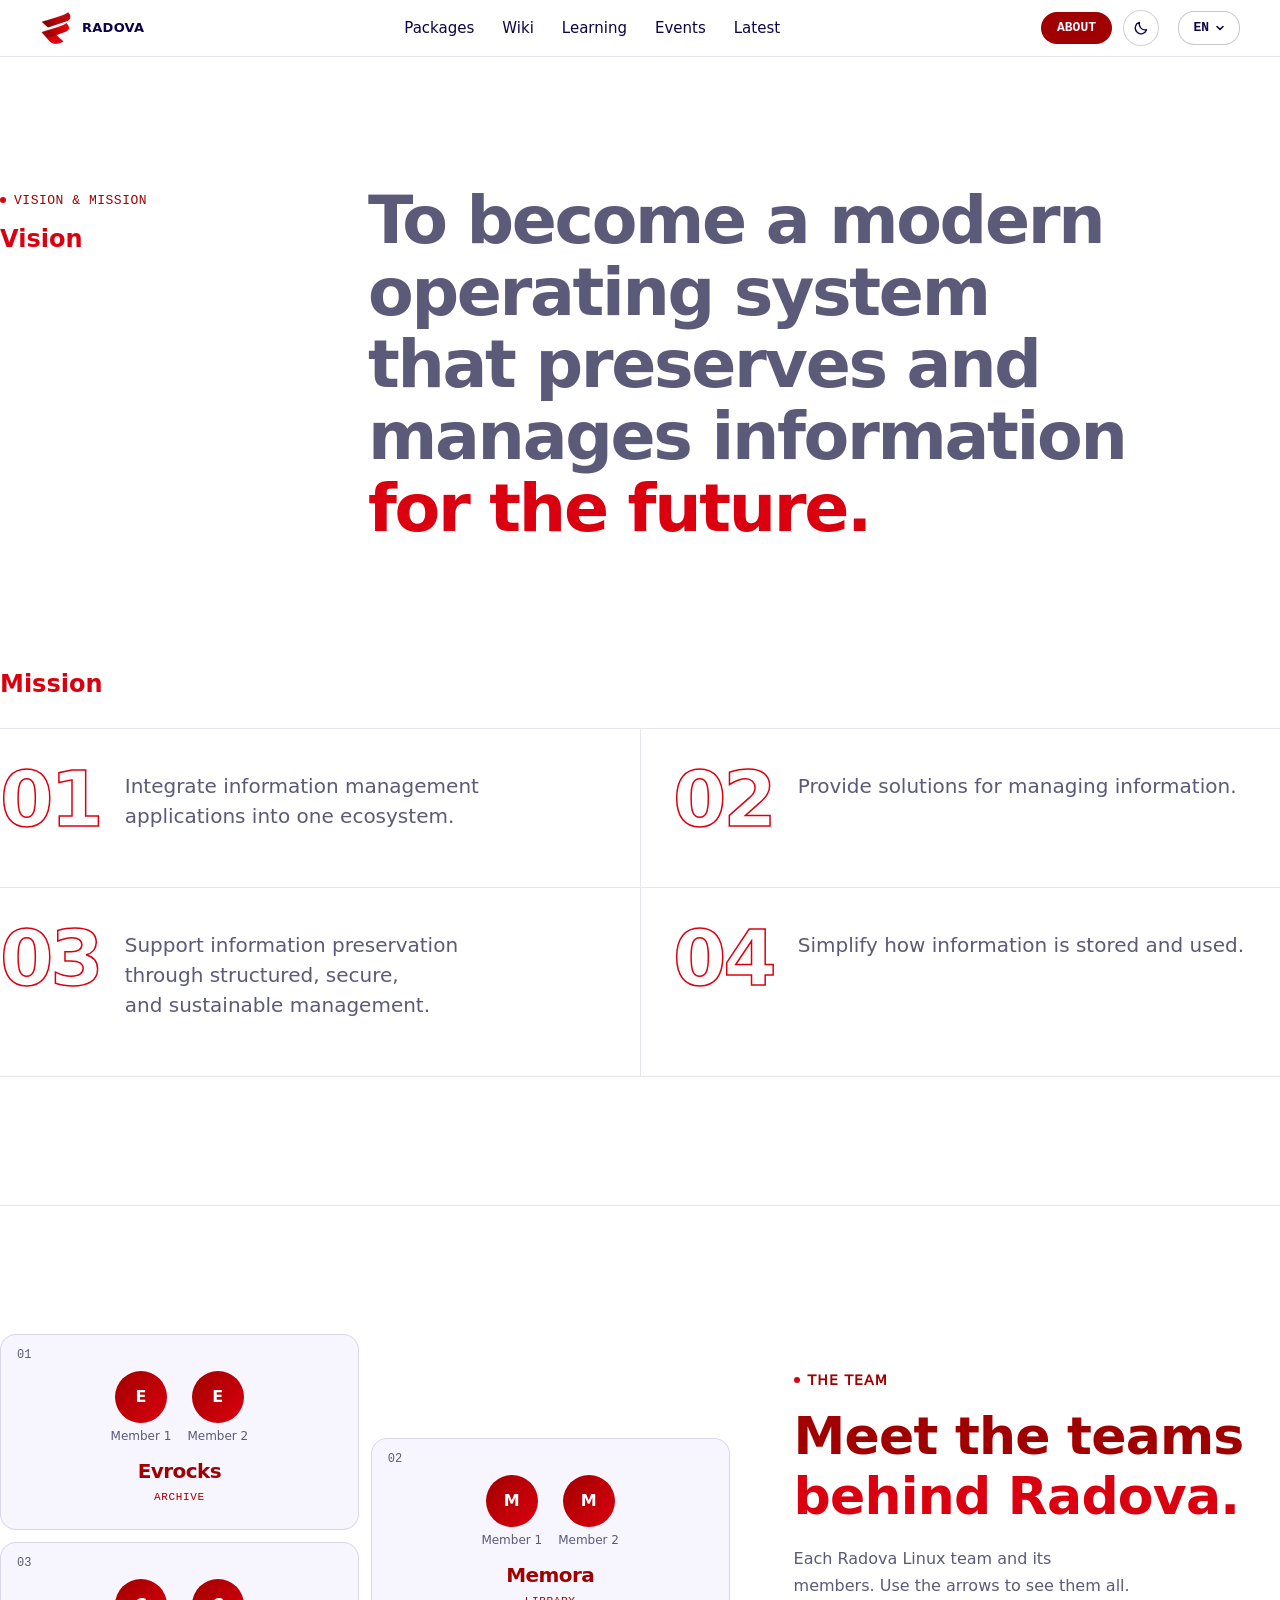
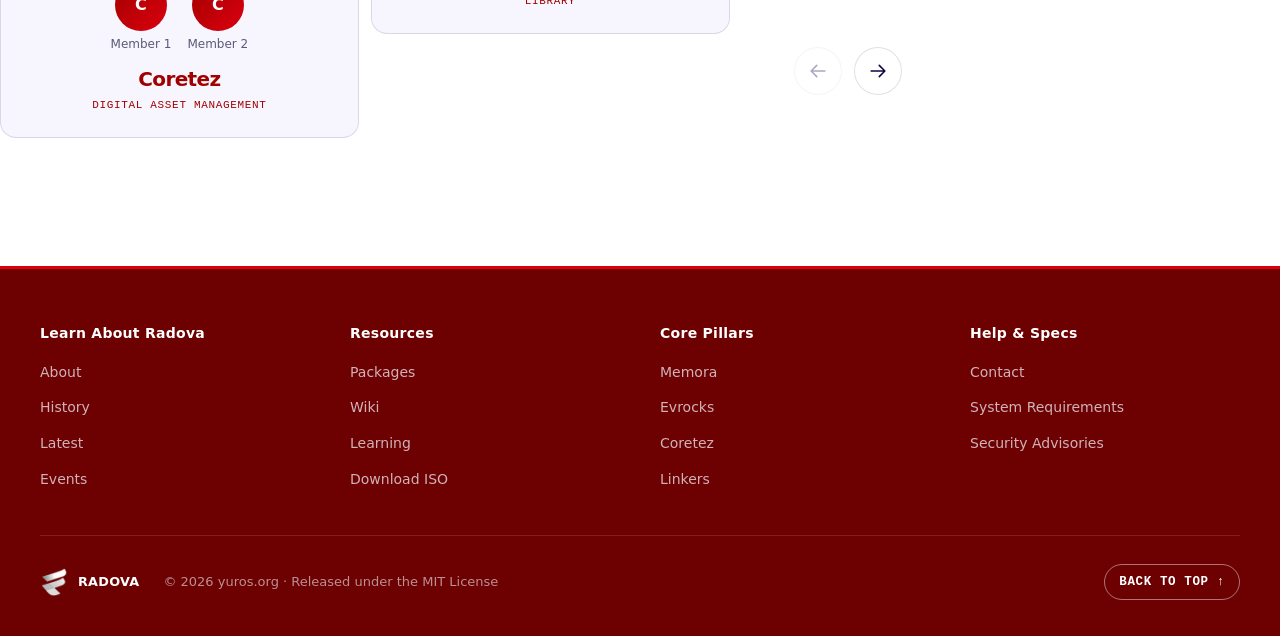
==== commit aea1f902: "UPDATE" ====
--- a/index.html
+++ b/index.html
@@ -11,7 +11,7 @@
   <link rel="icon" type="image/png" href="assets/logo.png">
   <link rel="stylesheet" href="assets/css/pico.min.css" media="print" onload="this.media='all'">
 <noscript><link rel="stylesheet" href="assets/css/pico.min.css"></noscript>
-<style data-bundle>/*radova-pico-shield*/body>main{padding-block:0}section{margin-bottom:0}article{margin-bottom:0;padding:0;border-radius:0;background:transparent;box-shadow:none}button{background:none;border:0;padding:0;margin:0;color:inherit;font:inherit;box-shadow:none}:where(a:not([role=button])){text-decoration:none}:root{color-scheme:light;--white:#FFFFFF;--lavender:#F7F6FF;--navy:#0E0347;--red-900:#A10000;--red-700:#BB080B;--red:#DB000F;--red-gradient:linear-gradient(135deg,var(--red-900) 0%,var(--red) 100%);--text:var(--text-primary);--muted:rgba(14,3,71,0.70);--line:rgba(14,3,71,0.12);--accent:var(--red);--font-heading:"Lato",system-ui,-apple-system,sans-serif;--font-body:"Roboto Variable",system-ui,-apple-system,sans-serif;--font-mono:ui-monospace,SFMono-Regular,Menlo,Consolas,monospace;--wrap:1120px}@media (prefers-reduced-motion:no-preference){html{scroll-behavior:smooth}}body{margin:0;background:var(--surface-page);color:var(--text);font:400 1.0625rem/1.65 var(--font-body);-webkit-font-smoothing:antialiased}a{color:inherit}h1,h2,h3{font-family:var(--font-heading);font-weight:900;letter-spacing:-0.03em;line-height:1.05;margin:0;text-wrap:balance}p{margin:0;text-wrap:balance}:focus-visible{outline:2px solid currentColor;outline-offset:3px;border-radius:4px}.skip-link{position:absolute;inset-inline-start:1rem;top:-3rem;padding:0.5rem 1rem;background:var(--surface-page);color:var(--text-heading);border:1px solid var(--line);border-radius:6px;z-index:100}.skip-link:focus{top:1rem}.wrap{width:min(var(--container-max),100% - 2rem);margin-inline:auto}.ab-header .wrap{display:flex;align-items:center;justify-content:space-between;height:64px}.ab-hero{padding:clamp(3rem,8vw,5.5rem) 0 clamp(5rem,10vw,8rem);text-align:center}.eyebrow{display:inline-flex;align-items:center;gap:0.5rem;font:500 0.8125rem/1 var(--font-mono);color:var(--muted);letter-spacing:0.04em;text-transform:uppercase;margin-bottom:2rem}.eyebrow::before{content:"";width:6px;height:6px;border-radius:50%;background:var(--accent)}.ab-hero h1{font-size:clamp(2rem,10vw,6rem);margin-inline:auto}.ab-hero h1 span{display:block;color:var(--red)}.ab-hero .sub{max-width:38rem;margin:1.75rem auto 0;font-size:clamp(1.0625rem,2vw,1.25rem);color:var(--muted)}.ab-section{padding:clamp(4.5rem,10vw,8rem) 0;border-top:1px solid var(--line)}.ab-section:first-child{border-top:0}.ab-section h2{font-size:clamp(2rem,4.5vw,3.25rem);max-width:18ch}.ab-section h2 span{color:var(--accent)}.ab-section :is(h1,h2).eyebrow{font:500 0.8125rem/1 var(--font-mono);letter-spacing:0.04em;max-width:none}.split{display:grid;grid-template-columns:1fr 1fr;gap:clamp(2rem,6vw,5rem);align-items:start}.vm-grid{display:grid;grid-template-columns:1fr 3fr;gap:clamp(2rem,5vw,4rem);align-items:start}.vm-side{position:sticky;top:112px}.vm-side .eyebrow{margin-bottom:1.25rem}.vm-label{font:900 clamp(1.25rem,2vw,1.5rem)/1 var(--font-heading);color:var(--red)}.vm-vision{font:900 clamp(2rem,5.2vw,4.5rem)/1.08 var(--font-heading);letter-spacing:-0.035em;text-wrap:balance}.vm-vision em{font-style:normal;color:var(--red);white-space:nowrap}.vm-label-mission{margin-top:clamp(4.5rem,10vw,7rem)}.vm-missions{list-style:none;padding:0;margin:2rem 0 0;display:grid;grid-template-columns:repeat(2,1fr);border-top:1px solid var(--line)}.vm-missions li{display:grid;grid-template-columns:auto 1fr;gap:1.5rem;align-items:start;padding-block:2.25rem 2.5rem;padding-inline:0 2rem;border-bottom:1px solid var(--line)}.vm-missions li:nth-child(even){padding-inline-start:2rem;border-inline-start:1px solid var(--line)}.vm-num{font:900 clamp(3rem,6vw,5rem)/0.9 var(--font-heading);letter-spacing:-0.04em;color:transparent;-webkit-text-stroke:1.5px var(--red);transition:color 0.3s}.vm-missions li:hover .vm-num{color:var(--red)}.vm-missions p{font-size:clamp(1.0625rem,1.6vw,1.25rem);line-height:1.5;padding-top:0.35rem}@supports (animation-timeline:view()){@media (prefers-reduced-motion:no-preference){.vm-vision .w{display:inline-block;animation:lit linear both;animation-timeline:view();animation-range:entry 60% cover 45%}@keyframes lit{from{opacity:0.8}to{opacity:1}}}}.member-tip .avatar{width:44px;height:44px;font-size:1rem}.team{--team-gap:0.75rem;list-style:none;margin:0;padding:0;display:grid;grid-auto-flow:column dense;grid-template-rows:repeat(4,1fr);grid-auto-columns:calc((100% - var(--team-gap)) / 2);gap:var(--team-gap);overflow-x:auto;overscroll-behavior-x:contain;scroll-snap-type:x mandatory;scrollbar-width:none;counter-reset:t}.team::-webkit-scrollbar{display:none}.team .role{margin:0.35rem 0 0;font:500 0.6875rem/1.4 var(--font-mono);letter-spacing:0.06em;text-transform:uppercase;color:var(--text-heading)}.members{list-style:none;padding:0;margin:0;display:flex;flex-wrap:wrap;justify-content:flex-end;gap:0.5rem}.member{display:inline-flex;align-items:center;gap:0.6rem;max-width:100%;padding-block:0.3rem 0.3rem;padding-inline:0.3rem 0.9rem;border:1px solid var(--line);border-radius:999px;background:var(--surface-page);transition:border-color 0.3s}.avatar{flex:none;display:grid;place-items:center;width:36px;height:36px;border-radius:50%;overflow:hidden;background:var(--red-gradient);color:var(--white);font:900 0.8125rem/1 var(--font-heading)}.avatar img{width:100%;height:100%;object-fit:cover;display:block}.member-name{font-size:0.875rem;line-height:1.3;overflow-wrap:anywhere}.team .members{order:-1;justify-content:center;gap:0.75rem 1rem}.team .member{flex-direction:column;gap:0.4rem;padding:0;border:0;background:none}.team .avatar{width:52px;height:52px;font-size:1rem}.team .member-name{font-size:0.75rem;color:var(--muted)}@media (max-width:575px){.team{grid-template-rows:repeat(3,1fr);grid-auto-columns:100%}.team .members{order:0;justify-content:flex-start;gap:0.5rem 1rem}.team .member{flex-direction:row;gap:0.5rem}.team .avatar{width:32px;height:32px;font-size:0.75rem}.team .member-name{font-size:0.8125rem}}@media (min-width:1024px){.team{grid-column:1;grid-row:1 / 3}}.ab-footer .wrap{display:flex;justify-content:space-between;align-items:center;gap:1rem}@media (prefers-reduced-motion:no-preference){.ab-hero > .wrap > *{animation:rise 0.9s cubic-bezier(0.2,0.7,0.2,1) both}.ab-hero h1{animation-delay:0.08s}.ab-hero .sub{animation-delay:0.18s}}@media (max-width:1023px){.split{grid-template-columns:1fr}.vm-grid{grid-template-columns:1fr}.vm-side{position:static}.vm-missions{grid-template-columns:1fr}.vm-missions li,.vm-missions li:nth-child(even){padding:1.75rem 0;border-inline-start:0}}@font-face{font-family:"Lato Fallback";src:local("system-ui"),local("-apple-system"),local("Segoe UI"),sans-serif;size-adjust:99%}@font-face{font-family:"Roboto Fallback";src:local("system-ui"),local("-apple-system"),local("Segoe UI"),sans-serif;size-adjust:100%}:root{color-scheme:light;--font-heading:"Lato","Lato Fallback",system-ui,-apple-system,sans-serif;--font-body:"Roboto Variable","Roboto Fallback",system-ui,-apple-system,sans-serif;--font-mono:ui-monospace,SFMono-Regular,Menlo,Consolas,monospace;--red-900:#A10000;--red-700:#BB080B;--red-600:#DB000F;--red-500:#FF0000;--blue:#0035c6;--lavender:#F7F6FF;--white:#FFFFFF;--muted:#5b5a78;--line:rgba(14,3,71,0.10);--navy-gradient:linear-gradient(135deg,#0E0347 0%,#0E0347 55%,#0B2E8D 130%);--pad-x:max(1rem,calc((100% - 72rem) / 2));--pad-y:clamp(5rem,9vw,7.5rem);--ic-arrow-up-right:url("data:image/svg+xml,%3Csvg%20xmlns%3D%22http%3A%2F%2Fwww.w3.org%2F2000%2Fsvg%22%20viewBox%3D%220%200%20256%20256%22%20fill%3D%22currentColor%22%3E%3Cpath%20d%3D%22M200%2C64V168a8%2C8%2C0%2C0%2C1-16%2C0V83.31L69.66%2C197.66a8%2C8%2C0%2C0%2C1-11.32-11.32L172.69%2C72H88a8%2C8%2C0%2C0%2C1%2C0-16H192A8%2C8%2C0%2C0%2C1%2C200%2C64Z%22%2F%3E%3C%2Fsvg%3E");--ic-arrows-clockwise:url("data:image/svg+xml,%3Csvg%20xmlns%3D%22http%3A%2F%2Fwww.w3.org%2F2000%2Fsvg%22%20viewBox%3D%220%200%20256%20256%22%20fill%3D%22currentColor%22%3E%3Cpath%20d%3D%22M224%2C48V96a8%2C8%2C0%2C0%2C1-8%2C8H168a8%2C8%2C0%2C0%2C1%2C0-16h28.69L182.06%2C73.37a79.56%2C79.56%2C0%2C0%2C0-56.13-23.43h-.45A79.52%2C79.52%2C0%2C0%2C0%2C69.59%2C72.71%2C8%2C8%2C0%2C0%2C1%2C58.41%2C61.27a96%2C96%2C0%2C0%2C1%2C135%2C.79L208%2C76.69V48a8%2C8%2C0%2C0%2C1%2C16%2C0ZM186.41%2C183.29a80%2C80%2C0%2C0%2C1-112.47-.66L59.31%2C168H88a8%2C8%2C0%2C0%2C0%2C0-16H40a8%2C8%2C0%2C0%2C0-8%2C8v48a8%2C8%2C0%2C0%2C0%2C16%2C0V179.31l14.63%2C14.63A95.43%2C95.43%2C0%2C0%2C0%2C130%2C222.06h.53a95.36%2C95.36%2C0%2C0%2C0%2C67.07-27.33%2C8%2C8%2C0%2C0%2C0-11.18-11.44Z%22%2F%3E%3C%2Fsvg%3E");--ic-cpu:url("data:image/svg+xml,%3Csvg%20xmlns%3D%22http%3A%2F%2Fwww.w3.org%2F2000%2Fsvg%22%20viewBox%3D%220%200%20256%20256%22%20fill%3D%22currentColor%22%3E%3Cpath%20d%3D%22M152%2C96H104a8%2C8%2C0%2C0%2C0-8%2C8v48a8%2C8%2C0%2C0%2C0%2C8%2C8h48a8%2C8%2C0%2C0%2C0%2C8-8V104A8%2C8%2C0%2C0%2C0%2C152%2C96Zm-8%2C48H112V112h32Zm88%2C0H216V112h16a8%2C8%2C0%2C0%2C0%2C0-16H216V56a16%2C16%2C0%2C0%2C0-16-16H160V24a8%2C8%2C0%2C0%2C0-16%2C0V40H112V24a8%2C8%2C0%2C0%2C0-16%2C0V40H56A16%2C16%2C0%2C0%2C0%2C40%2C56V96H24a8%2C8%2C0%2C0%2C0%2C0%2C16H40v32H24a8%2C8%2C0%2C0%2C0%2C0%2C16H40v40a16%2C16%2C0%2C0%2C0%2C16%2C16H96v16a8%2C8%2C0%2C0%2C0%2C16%2C0V216h32v16a8%2C8%2C0%2C0%2C0%2C16%2C0V216h40a16%2C16%2C0%2C0%2C0%2C16-16V160h16a8%2C8%2C0%2C0%2C0%2C0-16Zm-32%2C56H56V56H200v95.87s0%2C.09%2C0%2C.13%2C0%2C.09%2C0%2C.13V200Z%22%2F%3E%3C%2Fsvg%3E");--ic-download-simple:url("data:image/svg+xml,%3Csvg%20xmlns%3D%22http%3A%2F%2Fwww.w3.org%2F2000%2Fsvg%22%20viewBox%3D%220%200%20256%20256%22%20fill%3D%22currentColor%22%3E%3Cpath%20d%3D%22M224%2C144v64a8%2C8%2C0%2C0%2C1-8%2C8H40a8%2C8%2C0%2C0%2C1-8-8V144a8%2C8%2C0%2C0%2C1%2C16%2C0v56H208V144a8%2C8%2C0%2C0%2C1%2C16%2C0Zm-101.66%2C5.66a8%2C8%2C0%2C0%2C0%2C11.32%2C0l40-40a8%2C8%2C0%2C0%2C0-11.32-11.32L136%2C124.69V32a8%2C8%2C0%2C0%2C0-16%2C0v92.69L93.66%2C98.34a8%2C8%2C0%2C0%2C0-11.32%2C11.32Z%22%2F%3E%3C%2Fsvg%3E");--ic-feather:url("data:image/svg+xml,%3Csvg%20xmlns%3D%22http%3A%2F%2Fwww.w3.org%2F2000%2Fsvg%22%20viewBox%3D%220%200%20256%20256%22%20fill%3D%22currentColor%22%3E%3Cpath%20d%3D%22M221.28%2C34.75a64%2C64%2C0%2C0%2C0-90.49%2C0L60.69%2C104A15.9%2C15.9%2C0%2C0%2C0%2C56%2C115.31v73.38L26.34%2C218.34a8%2C8%2C0%2C0%2C0%2C11.32%2C11.32L67.32%2C200H140.7A15.92%2C15.92%2C0%2C0%2C0%2C152%2C195.32l0%2C0%2C69.23-70A64%2C64%2C0%2C0%2C0%2C221.28%2C34.75ZM142.07%2C46.06A48%2C48%2C0%2C0%2C1%2C211.79%2C112H155.33l34.35-34.34a8%2C8%2C0%2C0%2C0-11.32-11.32L120%2C124.69V67.87ZM72%2C115.35l32-31.67v57l-32%2C32ZM140.7%2C184H83.32l56-56h56.74Z%22%2F%3E%3C%2Fsvg%3E");--ic-git-branch:url("data:image/svg+xml,%3Csvg%20xmlns%3D%22http%3A%2F%2Fwww.w3.org%2F2000%2Fsvg%22%20viewBox%3D%220%200%20256%20256%22%20fill%3D%22currentColor%22%3E%3Cpath%20d%3D%22M232%2C64a32%2C32%2C0%2C1%2C0-40%2C31v17a8%2C8%2C0%2C0%2C1-8%2C8H96a23.84%2C23.84%2C0%2C0%2C0-8%2C1.38V95a32%2C32%2C0%2C1%2C0-16%2C0v66a32%2C32%2C0%2C1%2C0%2C16%2C0V144a8%2C8%2C0%2C0%2C1%2C8-8h88a24%2C24%2C0%2C0%2C0%2C24-24V95A32.06%2C32.06%2C0%2C0%2C0%2C232%2C64ZM64%2C64A16%2C16%2C0%2C1%2C1%2C80%2C80%2C16%2C16%2C0%2C0%2C1%2C64%2C64ZM96%2C192a16%2C16%2C0%2C1%2C1-16-16A16%2C16%2C0%2C0%2C1%2C96%2C192ZM200%2C80a16%2C16%2C0%2C1%2C1%2C16-16A16%2C16%2C0%2C0%2C1%2C200%2C80Z%22%2F%3E%3C%2Fsvg%3E");--ic-hard-drives:url("data:image/svg+xml,%3Csvg%20xmlns%3D%22http%3A%2F%2Fwww.w3.org%2F2000%2Fsvg%22%20viewBox%3D%220%200%20256%20256%22%20fill%3D%22currentColor%22%3E%3Cpath%20d%3D%22M208%2C136H48a16%2C16%2C0%2C0%2C0-16%2C16v48a16%2C16%2C0%2C0%2C0%2C16%2C16H208a16%2C16%2C0%2C0%2C0%2C16-16V152A16%2C16%2C0%2C0%2C0%2C208%2C136Zm0%2C64H48V152H208v48Zm0-160H48A16%2C16%2C0%2C0%2C0%2C32%2C56v48a16%2C16%2C0%2C0%2C0%2C16%2C16H208a16%2C16%2C0%2C0%2C0%2C16-16V56A16%2C16%2C0%2C0%2C0%2C208%2C40Zm0%2C64H48V56H208v48ZM192%2C80a12%2C12%2C0%2C1%2C1-12-12A12%2C12%2C0%2C0%2C1%2C192%2C80Zm0%2C96a12%2C12%2C0%2C1%2C1-12-12A12%2C12%2C0%2C0%2C1%2C192%2C176Z%22%2F%3E%3C%2Fsvg%3E");--ic-lightning:url("data:image/svg+xml,%3Csvg%20xmlns%3D%22http%3A%2F%2Fwww.w3.org%2F2000%2Fsvg%22%20viewBox%3D%220%200%20256%20256%22%20fill%3D%22currentColor%22%3E%3Cpath%20d%3D%22M215.79%2C118.17a8%2C8%2C0%2C0%2C0-5-5.66L153.18%2C90.9l14.66-73.33a8%2C8%2C0%2C0%2C0-13.69-7l-112%2C120a8%2C8%2C0%2C0%2C0%2C3%2C13l57.63%2C21.61L88.16%2C238.43a8%2C8%2C0%2C0%2C0%2C13.69%2C7l112-120A8%2C8%2C0%2C0%2C0%2C215.79%2C118.17ZM109.37%2C214l10.47-52.38a8%2C8%2C0%2C0%2C0-5-9.06L62%2C132.71l84.62-90.66L136.16%2C94.43a8%2C8%2C0%2C0%2C0%2C5%2C9.06l52.8%2C19.8Z%22%2F%3E%3C%2Fsvg%3E");--ic-memory:url("data:image/svg+xml,%3Csvg%20xmlns%3D%22http%3A%2F%2Fwww.w3.org%2F2000%2Fsvg%22%20viewBox%3D%220%200%20256%20256%22%20fill%3D%22currentColor%22%3E%3Cpath%20d%3D%22M232%2C56H24A16%2C16%2C0%2C0%2C0%2C8%2C72V200a8%2C8%2C0%2C0%2C0%2C16%2C0V184H40v16a8%2C8%2C0%2C0%2C0%2C16%2C0V184H72v16a8%2C8%2C0%2C0%2C0%2C16%2C0V184h16v16a8%2C8%2C0%2C0%2C0%2C16%2C0V184h16v16a8%2C8%2C0%2C0%2C0%2C16%2C0V184h16v16a8%2C8%2C0%2C0%2C0%2C16%2C0V184h16v16a8%2C8%2C0%2C0%2C0%2C16%2C0V184h16v16a8%2C8%2C0%2C0%2C0%2C16%2C0V72A16%2C16%2C0%2C0%2C0%2C232%2C56ZM24%2C72H232v96H24Zm88%2C80a8%2C8%2C0%2C0%2C0%2C8-8V96a8%2C8%2C0%2C0%2C0-8-8H48a8%2C8%2C0%2C0%2C0-8%2C8v48a8%2C8%2C0%2C0%2C0%2C8%2C8ZM56%2C104h48v32H56Zm88%2C48h64a8%2C8%2C0%2C0%2C0%2C8-8V96a8%2C8%2C0%2C0%2C0-8-8H144a8%2C8%2C0%2C0%2C0-8%2C8v48A8%2C8%2C0%2C0%2C0%2C144%2C152Zm8-48h48v32H152Z%22%2F%3E%3C%2Fsvg%3E");--ic-monitor:url("data:image/svg+xml,%3Csvg%20xmlns%3D%22http%3A%2F%2Fwww.w3.org%2F2000%2Fsvg%22%20viewBox%3D%220%200%20256%20256%22%20fill%3D%22currentColor%22%3E%3Cpath%20d%3D%22M208%2C40H48A24%2C24%2C0%2C0%2C0%2C24%2C64V176a24%2C24%2C0%2C0%2C0%2C24%2C24H208a24%2C24%2C0%2C0%2C0%2C24-24V64A24%2C24%2C0%2C0%2C0%2C208%2C40Zm8%2C136a8%2C8%2C0%2C0%2C1-8%2C8H48a8%2C8%2C0%2C0%2C1-8-8V64a8%2C8%2C0%2C0%2C1%2C8-8H208a8%2C8%2C0%2C0%2C1%2C8%2C8Zm-48%2C48a8%2C8%2C0%2C0%2C1-8%2C8H96a8%2C8%2C0%2C0%2C1%2C0-16h64A8%2C8%2C0%2C0%2C1%2C168%2C224Z%22%2F%3E%3C%2Fsvg%3E");--ic-shield-check:url("data:image/svg+xml,%3Csvg%20xmlns%3D%22http%3A%2F%2Fwww.w3.org%2F2000%2Fsvg%22%20viewBox%3D%220%200%20256%20256%22%20fill%3D%22currentColor%22%3E%3Cpath%20d%3D%22M208%2C40H48A16%2C16%2C0%2C0%2C0%2C32%2C56v56c0%2C52.72%2C25.52%2C84.67%2C46.93%2C102.19%2C23.06%2C18.86%2C46%2C25.26%2C47%2C25.53a8%2C8%2C0%2C0%2C0%2C4.2%2C0c1-.27%2C23.91-6.67%2C47-25.53C198.48%2C196.67%2C224%2C164.72%2C224%2C112V56A16%2C16%2C0%2C0%2C0%2C208%2C40Zm0%2C72c0%2C37.07-13.66%2C67.16-40.6%2C89.42A129.3%2C129.3%2C0%2C0%2C1%2C128%2C223.62a128.25%2C128.25%2C0%2C0%2C1-38.92-21.81C61.82%2C179.51%2C48%2C149.3%2C48%2C112l0-56%2C160%2C0ZM82.34%2C141.66a8%2C8%2C0%2C0%2C1%2C11.32-11.32L112%2C148.69l50.34-50.35a8%2C8%2C0%2C0%2C1%2C11.32%2C11.32l-56%2C56a8%2C8%2C0%2C0%2C1-11.32%2C0Z%22%2F%3E%3C%2Fsvg%3E");--ic-stack:url("data:image/svg+xml,%3Csvg%20xmlns%3D%22http%3A%2F%2Fwww.w3.org%2F2000%2Fsvg%22%20viewBox%3D%220%200%20256%20256%22%20fill%3D%22currentColor%22%3E%3Cpath%20d%3D%22M230.91%2C172A8%2C8%2C0%2C0%2C1%2C228%2C182.91l-96%2C56a8%2C8%2C0%2C0%2C1-8.06%2C0l-96-56A8%2C8%2C0%2C0%2C1%2C36%2C169.09l92%2C53.65%2C92-53.65A8%2C8%2C0%2C0%2C1%2C230.91%2C172ZM220%2C121.09l-92%2C53.65L36%2C121.09A8%2C8%2C0%2C0%2C0%2C28%2C134.91l96%2C56a8%2C8%2C0%2C0%2C0%2C8.06%2C0l96-56A8%2C8%2C0%2C1%2C0%2C220%2C121.09ZM24%2C80a8%2C8%2C0%2C0%2C1%2C4-6.91l96-56a8%2C8%2C0%2C0%2C1%2C8.06%2C0l96%2C56a8%2C8%2C0%2C0%2C1%2C0%2C13.82l-96%2C56a8%2C8%2C0%2C0%2C1-8.06%2C0l-96-56A8%2C8%2C0%2C0%2C1%2C24%2C80Zm23.88%2C0L128%2C126.74%2C208.12%2C80%2C128%2C33.26Z%22%2F%3E%3C%2Fsvg%3E");--ic-terminal-window:url("data:image/svg+xml,%3Csvg%20xmlns%3D%22http%3A%2F%2Fwww.w3.org%2F2000%2Fsvg%22%20viewBox%3D%220%200%20256%20256%22%20fill%3D%22currentColor%22%3E%3Cpath%20d%3D%22M128%2C128a8%2C8%2C0%2C0%2C1-3%2C6.25l-40%2C32a8%2C8%2C0%2C1%2C1-10-12.5L107.19%2C128%2C75%2C102.25a8%2C8%2C0%2C1%2C1%2C10-12.5l40%2C32A8%2C8%2C0%2C0%2C1%2C128%2C128Zm48%2C24H136a8%2C8%2C0%2C0%2C0%2C0%2C16h40a8%2C8%2C0%2C0%2C0%2C0-16Zm56-96V200a16%2C16%2C0%2C0%2C1-16%2C16H40a16%2C16%2C0%2C0%2C1-16-16V56A16%2C16%2C0%2C0%2C1%2C40%2C40H216A16%2C16%2C0%2C0%2C1%2C232%2C56ZM216%2C200V56H40V200H216Z%22%2F%3E%3C%2Fsvg%3E");--ic-arrow-red:url("data:image/svg+xml,%3Csvg%20fill%3D%22%23DB000F%22%20xmlns%3D%22http%3A%2F%2Fwww.w3.org%2F2000%2Fsvg%22%20viewBox%3D%220%200%20256%20256%22%3E%3Cpath%20d%3D%22M200%2C64V168a8%2C8%2C0%2C0%2C1-16%2C0V83.31L69.66%2C197.66a8%2C8%2C0%2C0%2C1-11.32-11.32L172.69%2C72H88a8%2C8%2C0%2C0%2C1%2C0-16H192A8%2C8%2C0%2C0%2C1%2C200%2C64Z%22%2F%3E%3C%2Fsvg%3E");--ic-download-red:url("data:image/svg+xml,%3Csvg%20fill%3D%22%23DB000F%22%20xmlns%3D%22http%3A%2F%2Fwww.w3.org%2F2000%2Fsvg%22%20viewBox%3D%220%200%20256%20256%22%3E%3Cpath%20d%3D%22M224%2C144v64a8%2C8%2C0%2C0%2C1-8%2C8H40a8%2C8%2C0%2C0%2C1-8-8V144a8%2C8%2C0%2C0%2C1%2C16%2C0v56H208V144a8%2C8%2C0%2C0%2C1%2C16%2C0Zm-101.66%2C5.66a8%2C8%2C0%2C0%2C0%2C11.32%2C0l40-40a8%2C8%2C0%2C0%2C0-11.32-11.32L136%2C124.69V32a8%2C8%2C0%2C0%2C0-16%2C0v92.69L93.66%2C98.34a8%2C8%2C0%2C0%2C0-11.32%2C11.32Z%22%2F%3E%3C%2Fsvg%3E");--ic-arrow-white:url("data:image/svg+xml,%3Csvg%20fill%3D%22%23FFFFFF%22%20xmlns%3D%22http%3A%2F%2Fwww.w3.org%2F2000%2Fsvg%22%20viewBox%3D%220%200%20256%20256%22%3E%3Cpath%20d%3D%22M200%2C64V168a8%2C8%2C0%2C0%2C1-16%2C0V83.31L69.66%2C197.66a8%2C8%2C0%2C0%2C1-11.32-11.32L172.69%2C72H88a8%2C8%2C0%2C0%2C1%2C0-16H192A8%2C8%2C0%2C0%2C1%2C200%2C64Z%22%2F%3E%3C%2Fsvg%3E");--ic-stack-white:url("data:image/svg+xml,%3Csvg%20fill%3D%22%23FFFFFF%22%20xmlns%3D%22http%3A%2F%2Fwww.w3.org%2F2000%2Fsvg%22%20viewBox%3D%220%200%20256%20256%22%3E%3Cpath%20d%3D%22M230.91%2C172A8%2C8%2C0%2C0%2C1%2C228%2C182.91l-96%2C56a8%2C8%2C0%2C0%2C1-8.06%2C0l-96-56A8%2C8%2C0%2C0%2C1%2C36%2C169.09l92%2C53.65%2C92-53.65A8%2C8%2C0%2C0%2C1%2C230.91%2C172ZM220%2C121.09l-92%2C53.65L36%2C121.09A8%2C8%2C0%2C0%2C0%2C28%2C134.91l96%2C56a8%2C8%2C0%2C0%2C0%2C8.06%2C0l96-56A8%2C8%2C0%2C1%2C0%2C220%2C121.09ZM24%2C80a8%2C8%2C0%2C0%2C1%2C4-6.91l96-56a8%2C8%2C0%2C0%2C1%2C8.06%2C0l96%2C56a8%2C8%2C0%2C0%2C1%2C0%2C13.82l-96%2C56a8%2C8%2C0%2C0%2C1-8.06%2C0l-96-56A8%2C8%2C0%2C0%2C1%2C24%2C80Zm23.88%2C0L128%2C126.74%2C208.12%2C80%2C128%2C33.26Z%22%2F%3E%3C%2Fsvg%3E")}*,*::before,*::after{box-sizing:border-box}html{max-width:100%;overflow-x:clip;background-color:var(--surface-page);color-scheme:light;scroll-behavior:smooth}body{max-width:100%;overflow-x:clip;margin:0;padding:0;background-color:var(--surface-page);color:var(--text-heading);font-family:var(--font-body);font-size:16px;line-height:1.6;-webkit-font-smoothing:antialiased}body > main,main{margin:0;padding:0;counter-reset:section-counter}ul,ol,dl,li,dt,dd,figure,pre,blockquote{margin:0;padding:0;list-style:none}li::marker{content:none}p,h1,h2,h3,h4,dt,dd,td,th,code,a,span,div,article{min-width:0;overflow-wrap:anywhere}h1,h2,h3,h4,h5,h6{font-family:var(--font-heading);color:var(--text-heading);margin:0 0 1rem;text-wrap:balance}h1{font-size:clamp(2.25rem,5vw,56px);font-weight:900;line-height:1.1;letter-spacing:-0.02em}h2{font-size:clamp(2rem,4vw,48px);font-weight:900;line-height:1.15;letter-spacing:-0.015em}h3{font-size:clamp(1.25rem,2.2vw,24px);font-weight:700;line-height:1.25}h1 span,h2 span{color:var(--text-heading)}p{font-family:var(--font-body);font-size:16px;line-height:1.65;color:var(--muted);margin:0 0 1rem}.lead{font-size:clamp(1.125rem,1.8vw,20px);line-height:1.6;color:var(--muted)}.eyebrow{font-family:var(--font-body);font-size:14px;font-weight:700;text-transform:uppercase;letter-spacing:0.08em;color:var(--text-heading);margin:0 0 0.65rem}pre{overflow-x:auto;max-width:100%;background:transparent;border:0}code{background:transparent;padding:0;color:inherit;font-size:13.5px}a{color:var(--text-heading);text-decoration:underline;text-underline-offset:0.2em;transition:color 200ms cubic-bezier(.2,.7,.2,1)}a:hover{color:var(--red-700)}:focus-visible{outline:2px solid var(--red-600);outline-offset:3px}.skip-link{position:absolute;top:-4rem;inset-inline-start:1rem;z-index:100;padding:0.5rem 1rem;background:var(--red-900);color:var(--white);border-radius:999px;font-weight:600;text-decoration:none}.skip-link:focus{top:0.75rem}main > section{position:relative;padding-block:var(--pad-y);scroll-margin-top:5rem}section[data-label]{counter-increment:section-counter}section[data-label]::before{content:"// " attr(data-label);display:block;font-family:var(--font-mono);font-size:14px;font-weight:600;text-transform:uppercase;letter-spacing:0.08em;color:var(--muted);margin-bottom:1.5rem;grid-column:1 / -1}section[data-label]::after{content:"(" counter(section-counter,decimal-leading-zero) ")";position:absolute;top:var(--pad-y);inset-inline-end:var(--pad-x);font-family:var(--font-mono);font-size:14px;font-weight:600;color:var(--muted);pointer-events:none}body > header.site-header,.site-header{position:sticky;top:0;z-index:100;width:100%;min-height:48px;padding-block:0.65rem;display:flex;align-items:center;justify-content:space-between;gap:1.25rem;background:rgba(255,255,255,0.82);-webkit-backdrop-filter:blur(16px) saturate(180%);backdrop-filter:blur(16px) saturate(180%);border-bottom:1px solid var(--line)}@supports not (backdrop-filter:blur(1px)){.site-header{background:var(--surface-page)}}.brand-lockup{display:inline-flex;align-items:center;gap:0.625rem;text-decoration:none}.brand-name{font-family:var(--font-heading);font-weight:900;font-size:0.8rem;letter-spacing:0.02em;text-transform:uppercase;color:var(--text-heading)}.brand-lockup-light .brand-name{color:var(--white)}.nav-list{display:flex;align-items:center;gap:1.75rem;flex-wrap:wrap}.nav-list a{font-family:var(--font-body);font-size:15px;font-weight:500;color:var(--text-heading);text-decoration:none;transition:color 200ms cubic-bezier(.2,.7,.2,1)}.nav-list a:hover{color:var(--red-600)}.btn{display:inline-flex;align-items:center;justify-content:center;height:48px;padding-inline:1.5rem;border-radius:9999px;font-family:var(--font-body);font-size:16px;font-weight:500;line-height:1;white-space:nowrap;border:1.5px solid transparent;transition:transform 200ms cubic-bezier(.2,.7,.2,1),background-color 200ms cubic-bezier(.2,.7,.2,1),border-color 200ms cubic-bezier(.2,.7,.2,1),color 200ms cubic-bezier(.2,.7,.2,1),box-shadow 200ms cubic-bezier(.2,.7,.2,1)}.btn:active{transform:scale(0.98)}.btn-lg{height:52px;padding-inline:1.5rem;font-size:16px;font-weight:600}.btn-navy{background-color:var(--red-900);border-color:var(--red-900);color:var(--white)}.btn-navy:hover{background-color:var(--blue);border-color:var(--blue);color:var(--white)}.btn-primary{background-color:var(--red-600);border-color:var(--red-600);color:var(--white);box-shadow:0 4px 16px rgba(219,0,15,0.24)}.btn-primary:hover{background-color:var(--red-700);border-color:var(--red-700);color:var(--white)}.btn-primary:active{background-color:var(--red-900);border-color:var(--red-900)}.btn-arrow,.btn-arrow-red{padding-inline:1.5rem 0.625rem;gap:0.75rem}.btn-arrow::after,.btn-arrow-red::after{content:"";display:inline-block;width:32px;height:32px;border-radius:50%;flex-shrink:0;transition:transform 200ms cubic-bezier(.2,.7,.2,1)}.btn-arrow::after{background:var(--surface-page) var(--ic-arrow-red) center / 18px 18px no-repeat}.btn-arrow:hover::after,.btn-arrow-red:hover::after{transform:translateX(10px)}.hero{background:radial-gradient(45% 50% at 82% 18%,rgba(219,0,15,0.10),transparent 70%),radial-gradient(35% 40% at 15% 30%,rgba(14,3,71,0.04),transparent 70%),#FFFFFF;padding-top:clamp(1rem,2vw,1.75rem);padding-bottom:clamp(3.5rem,7vw,5.5rem);border-bottom:1px solid var(--line)}.hero-spec-strip{border-top:1px solid var(--line);border-bottom:1px solid var(--line);padding-block:0.5rem;margin-bottom:clamp(1.5rem,3vw,2.5rem);display:flex;justify-content:space-between;align-items:center;flex-wrap:wrap;gap:1rem}.hero-spec-strip::after{content:attr(data-sys);font-family:var(--font-mono);font-size:12px;color:var(--muted);text-transform:uppercase;letter-spacing:0.08em}.hero-chip{display:inline-flex;align-items:center;gap:0.5rem;padding:0.35rem 0.9rem;border-radius:999px;border:1px solid rgba(219,0,15,0.25);background:rgba(219,0,15,0.04);color:var(--text-heading);font-size:13px;font-weight:700;margin:0}.hero-chip::before{content:"";width:8px;height:8px;border-radius:50%;background:var(--red-600)}.hero-split{display:flex;flex-direction:column;gap:2rem}@media (min-width:56rem){.hero-split{display:grid;grid-template-columns:repeat(12,1fr);gap:clamp(2rem,4vw,3.5rem);align-items:start}.hero-split-left{grid-column:1 / 6}.hero-split-right{grid-column:6 / 13;border-inline-start:1px solid var(--red-600);padding-inline-start:clamp(1.5rem,2.5vw,2.5rem)}}.hero-split-right h1{font-family:var(--font-heading);font-size:clamp(1.5rem,5.5vw,3rem);font-weight:900;line-height:1.05;letter-spacing:-0.03em;color:var(--text-heading);margin:0;margin-bottom:1.75rem;text-transform:capitalize}.hero-split-left h1 span{color:var(--red-600)}.hero-lead{font-size:1.125rem;line-height:1.7;color:var(--muted);margin-bottom:2rem}.workbench-grid{display:flex;flex-direction:column;gap:1.5rem}@media (min-width:52rem){.workbench-grid{display:grid;grid-template-columns:1.2fr 0.8fr;gap:0;align-items:center}}.swiss-ledger{display:grid;grid-template-columns:1fr;border-top:2px solid var(--red-900);border-bottom:1px solid var(--line)}@media (min-width:42rem){.swiss-ledger{grid-template-columns:repeat(2,1fr)}}main #manifesto .swiss-ledger article.ledger-item,.ledger-item{margin:0;border-radius:0;background:transparent;box-shadow:none;border:0;padding-block:1.75rem 1.75rem;padding-inline:0 1.5rem;position:relative}@media (max-width:41.99rem){main #manifesto .swiss-ledger article.ledger-item:not(:first-child),.ledger-item:not(:first-child){border-top:1px solid var(--line)}}@media (min-width:42rem){main #manifesto .swiss-ledger article.ledger-item:nth-child(2n),.ledger-item:nth-child(2n){border-inline-start:1px solid var(--line);padding-inline-start:1.75rem;padding-inline-end:0}main #manifesto .swiss-ledger article.ledger-item:nth-child(n+3),.ledger-item:nth-child(n+3){border-top:1px solid var(--line)}}.ledger-item h3{font-family:var(--font-heading);font-size:1.25rem;font-weight:900;color:var(--text-heading);line-height:1.3;margin-bottom:0.5rem}.ledger-item h3::before{content:attr(data-index);font-family:var(--font-mono);font-size:12px;font-weight:700;color:var(--red-600);display:block;margin-bottom:0.4rem;letter-spacing:0.05em}.ledger-item:nth-child(1) h3::before{content:"01 /"}.ledger-item:nth-child(2) h3::before{content:"02 /"}.ledger-item:nth-child(3) h3::before{content:"03 /"}.ledger-item:nth-child(4) h3::before{content:"04 /"}.ledger-item p{font-size:1rem;line-height:1.6;color:var(--muted);margin:0;text-align:start}@media (prefers-reduced-motion:reduce){html{scroll-behavior:auto}main > section{scroll-margin-top:0}}.navbar{margin-inline-start:auto}.nav-links{list-style:none;margin:0;padding:0;display:flex}.nav-links li{list-style:none;margin:0;padding:0}.dropdown{position:relative;display:inline-block}nav.navbar li :where(a,[role="link"]){margin:0}.dropdown-content{position:absolute;top:calc(100% + 18px);inset-inline-end:0;inset-inline-start:auto;transform:translateY(-6px);background:var(--surface-page);min-width:250px;max-width:calc(100vw - 32px);border-radius:16px;box-shadow:0 16px 15px rgba(0,0,0,0.08);z-index:999;opacity:0;visibility:hidden;transition:opacity 0.25s ease,transform 0.25s ease,visibility 0.25s ease}.dropdown-content::before{content:'';position:absolute;top:-22px;inset-inline-start:0;inset-inline-end:0;height:22px;background:transparent}.dropdown-content.active,.btn-navy.active ~ .dropdown-content,.dropdown:hover .dropdown-content,.dropdown:focus-within .dropdown-content{opacity:1;visibility:visible;transform:translateY(0)}.dropdown-content a,.dropdown-content button.d-content-back{display:flex;justify-content:space-between;align-items:center;gap:1rem;width:100%;margin:0;padding:1.2rem 1.5rem;background:transparent;color:#A3A3A3;font-family:var(--font-heading);font-weight:700;font-size:13px;text-transform:uppercase;letter-spacing:1px;text-decoration:none;text-align:start;border:none;border-bottom:1px solid #F0F0F0;border-radius:0;cursor:pointer;transition:opacity 0.2s ease,transform 0.2s ease;white-space:nowrap}.dropdown-content :last-child{border-bottom:none}.dropdown-content a:hover,.dropdown-content a:focus,.dropdown-content button.d-content-back:hover,.dropdown-content button.d-content-back:focus{background-color:#db000f;color:var(--white);border-color:#DB000F}.dropdown-content button.d-content-back{color:var(--text-heading)}.dropdown-content button.d-content-back:hover,.dropdown-content button.d-content-back:focus{border-radius:0 0 16px 16px}.menu-arrow{position:absolute;top:100%;inset-inline-end:20px;inset-inline-start:auto;transform:none;width:0;height:0;border-inline-start:10px solid transparent;border-inline-end:10px solid transparent;border-bottom:10px solid #A3A3A3;z-index:1000;display:none;margin-top:8px}.btn-navy.active + .menu-arrow,.dropdown:hover .menu-arrow,.dropdown:focus-within .menu-arrow{display:block}.btn-navy{background-color:var(--red-900);border:none;color:#f7f6ff;font-family:var(--font-mono);font-weight:700;font-size:13px;text-transform:uppercase;padding:0.5rem 1rem;cursor:pointer;border-radius:16px;transition:opacity 0.2s ease,transform 0.2s ease;display:inline-block;text-decoration:none;line-height:normal}.btn-navy:hover{background-color:rgba(14,3,71,0.05);color:var(--text-heading)}.btn-navy.active{background-color:var(--red-900);color:var(--white)}.nav-toggle{display:none;flex-direction:column;justify-content:center;align-items:center;gap:5px;width:38px;height:38px;padding:0;margin:0;margin-inline-start:auto;background:transparent;border:1px solid var(--line);border-radius:10px;cursor:pointer;transition:background-color 0.2s ease,border-color 0.2s ease}.nav-toggle:hover{background-color:rgba(14,3,71,0.05);border-color:var(--red-900)}.nav-toggle span{display:block;width:18px;height:2px;background-color:var(--red-900);border-radius:2px;transition:transform 0.25s ease,opacity 0.2s ease}.nav-toggle[aria-expanded="true"] span:nth-child(1){transform:translateY(7px) rotate(45deg)}.nav-toggle[aria-expanded="true"] span:nth-child(2){opacity:0}.nav-toggle[aria-expanded="true"] span:nth-child(3){transform:translateY(-7px) rotate(-45deg)}@media (min-width:768px){.header-menu{display:flex;align-items:center;flex:1;gap:2.9rem}.header-menu > nav:first-child{margin-inline:auto}.header-menu .navbar{margin-inline-start:0}}@media (max-width:767px){.nav-toggle{display:inline-flex;position:relative;z-index:1002}.header-menu{display:none;position:fixed;inset:0;top:58px;z-index:999;flex-direction:column;align-items:stretch;justify-content:flex-start;width:100%;height:calc(100dvh - 58px);margin-inline-start:0;padding:0.75rem var(--pad-x) 2rem;background:var(--surface-page);border-top:1px solid var(--line);overflow-y:auto;gap:0.125rem}.header-menu.is-open{display:flex}.header-menu nav,.header-menu ul,.header-menu li{display:block;width:100%;margin:0;padding:0}.nav-list,.dropdown-content{display:flex !important;flex-direction:column;align-items:stretch;gap:0.125rem}.navbar{margin:0;padding:0;border-top:none}.navbar .btn-navy,.dropdown-content button.d-content-back,.menu-arrow,.dropdown:hover .menu-arrow,.dropdown:focus-within .menu-arrow{display:none}.dropdown-content{position:static;opacity:1;visibility:visible;transform:none;min-width:100%;max-width:100%;border:none;border-radius:0;box-shadow:none;background:transparent}.nav-list a,.dropdown-content a{display:flex;align-items:center;justify-content:flex-start;width:100%;margin:0;padding:0.55rem 0.75rem;color:var(--text-heading);font-family:var(--font-body);font-size:15.5px;font-weight:700;line-height:1.3;text-transform:none;letter-spacing:0;border:none;border-radius:10px;box-sizing:border-box}.nav-list a:hover,.nav-list a:focus,.dropdown-content a:hover,.dropdown-content a:focus{background-color:rgba(219,0,15,0.08);color:var(--red-600);border-radius:10px}}button.btn-lang{margin:0;width:auto;flex-shrink:0;display:inline-flex;align-items:center;justify-content:center;background-color:var(--surface-page);border:1.5px solid rgba(14,3,71,0.22);color:#0E0347;font-family:var(--font-mono);font-weight:700;font-size:13px;text-transform:uppercase;padding:0.5rem 0.9rem;border-radius:16px;cursor:pointer;line-height:normal;transition:border-color 0.2s ease,color 0.2s ease,background-color 0.2s ease}button.btn-lang:hover{border-color:var(--red-900);color:var(--text-heading);background-color:var(--surface-subtle)}@media (max-width:767px){button.btn-lang{margin-inline-start:auto;padding:0.45rem 0.75rem;position:relative;z-index:1002}.nav-toggle{margin-inline-start:0}}button.btn-theme{display:inline-flex;align-items:center;justify-content:center;width:36px;height:36px;min-height:36px;margin:0;margin-inline-start:auto;padding:0;border-radius:999px;border:1.5px solid rgba(14,3,71,0.18);background:#ffffff;color:#0E0347;cursor:pointer;flex-shrink:0;transition:border-color 160ms ease,color 160ms ease,background-color 160ms ease,transform 140ms ease}@media (min-width:768px){button.btn-theme{margin-inline-start:0}}button.btn-theme:hover{border-color:#DB000F;color:#DB000F;background:#F7F6FF}button.btn-theme:active{transform:scale(0.96)}:root[data-theme="dark"]{color-scheme:dark;--muted:#C4C0D4;--line:rgba(196,192,212,0.18)}:root[data-theme="dark"] body{background-color:#0B0711;color:#FFFFFF}:root[data-theme="dark"] .site-header{background:rgba(11,7,17,0.88);border-bottom-color:rgba(196,192,212,0.16)}:root[data-theme="dark"] .brand-name,:root[data-theme="dark"] .nav-list a{color:#FFFFFF}:root[data-theme="dark"] .nav-toggle span{background-color:#FFFFFF}:root[data-theme="dark"] .dropdown-content{background-color:#150B52;border-color:rgba(196,192,212,0.22)}:root[data-theme="dark"] .dropdown-content a,:root[data-theme="dark"] .dropdown-content button.d-content-back{color:#FFFFFF}:root[data-theme="dark"] button.btn-theme,:root[data-theme="dark"] button.btn-lang{background-color:#150B52;border-color:rgba(196,192,212,0.28);color:#F7F6FF}:root[data-theme="dark"] button.btn-theme:hover,:root[data-theme="dark"] button.btn-lang:hover{border-color:#DB000F;color:#FFFFFF;background-color:#0E0347}@media (max-width:767px){:root[data-theme="dark"] .header-menu{background-color:#0B0711}}.visually-hidden{position:absolute;width:1px;height:1px;overflow:hidden;clip-path:inset(50%);white-space:nowrap}:root{--red-900:#A10000;--red-700:#BB080B;--red-600:#DB000F;--red-500:#FF0000;--navy-950:#0B0711;--navy-900:#0E0347;--navy-800:#150B52;--blue:#0035C6;--lavender:#F7F6FF;--white:#FFFFFF;--surface-page:#FFFFFF;--surface-card:#FFFFFF;--surface-subtle:#F7F6FF;--surface-dock:#F0EFFC;--surface-header:rgba(255,255,255,0.82);--text-primary:#0E0347;--text-heading:#A10000;--text-muted:#5B5A78;--text-accent:#DB000F;--border-line:rgba(14,3,71,0.10);--border-card:rgba(14,3,71,0.12);--font-heading:"Lato",system-ui,-apple-system,sans-serif;--font-mono:ui-monospace,SFMono-Regular,Menlo,Consolas,monospace;--container-max:100%}:root[data-theme="dark"]{--surface-page:#0B0711;--surface-card:#150B52;--surface-subtle:#150B52;--surface-dock:#0E0347;--surface-header:rgba(11,7,17,0.88);--text-primary:#FFFFFF;--text-heading:#FFFFFF;--text-muted:#C4C0D4;--border-line:rgba(196,192,212,0.18);--border-card:rgba(196,192,212,0.16)}html{font-size:100%}@media (min-width:576px){:root{--container-max:510px}html{font-size:106.25%}}@media (min-width:768px){:root{--container-max:880px}html{font-size:112.5%}}@media (min-width:1024px){:root{--container-max:1040px}html{font-size:118.75%}}@media (min-width:1280px){:root{--container-max:1200px}html{font-size:125%}}@media (min-width:1536px){:root{--container-max:1450px}html{font-size:131.25%}}body{font-size:1rem;line-height:1.6}.site-header{position:sticky;top:0;z-index:100;min-height:48px;padding-block:0.65rem;gap:1.25rem;background:var(--surface-header);-webkit-backdrop-filter:blur(16px) saturate(180%);backdrop-filter:blur(16px) saturate(180%);border-bottom:1px solid var(--border-line)}:root .site-header{background:var(--surface-header);border-bottom-color:var(--border-line)}:root[data-theme="dark"] .site-header{border-bottom-color:var(--border-line)}.site-header .brand-name{font-family:var(--font-heading);font-size:0.8rem;font-weight:900;letter-spacing:0.02em;text-transform:uppercase;color:var(--text-primary)}.site-header .nav-list a{font-size:15px;font-weight:500;color:var(--text-primary)}.site-header .nav-list a[aria-current="page"]{font-weight:700}:root:not([data-theme="dark"]) .dropdown-content a{color:#0E0347}#about-menu-btn.btn-navy{border-radius:16px;font-size:13px}@media (min-width:768px){.site-header .dropdown-content{top:calc(100% + 18px);min-width:250px;border-radius:16px}}button.btn-theme{width:36px;height:36px;min-width:36px;padding:0;border-radius:999px}button.btn-lang{border-radius:16px;font-size:13px}@media (max-width:767px){.nav-toggle{width:38px;height:38px}.header-menu.is-open{top:58px;height:calc(100dvh - 58px)}}.btn-primary,.button{display:inline-flex;align-items:center;justify-content:center;height:48px;padding:0 1.5rem;border-radius:9999px}.btn-primary,.button:not([class*="--outline"]){background:var(--red-600);border-color:var(--red-600);color:#FFFFFF;box-shadow:0 4px 16px rgba(219,0,15,0.24)}.hero-chip,.chip{border-radius:999px;padding:0.35rem 0.9rem;font-size:13px;border:1px solid rgba(219,0,15,0.25);background:rgba(219,0,15,0.04)}*,*::before,*::after{transition-property:opacity,transform !important}:root{--pad-x:max(1rem,calc((100% - var(--container-max)) / 2))}.lang-menu{position:relative;flex-shrink:0}.lang-menu button.btn-lang{margin:0;gap:0.375rem}.lang-menu button.btn-lang svg{transition:transform 0.2s ease}.lang-menu button.btn-lang[aria-expanded="true"] svg{transform:rotate(180deg)}.lang-menu .lang-list{position:absolute;top:calc(100% + 0.5rem);inset-inline-end:0;z-index:1003;display:block;min-width:11rem;margin:0;padding:0.375rem;list-style:none;background:var(--surface-card);border:1px solid var(--border-card);border-radius:16px;box-shadow:0 12px 30px rgba(14,3,71,0.12)}.lang-menu .lang-list[hidden]{display:none}.lang-menu .lang-list li{margin:0;padding:0;list-style:none}.lang-menu .lang-list a{display:block;width:100%;margin:0;padding:0.55rem 0.75rem;border:0;border-radius:10px;background:none;color:var(--text-primary);text-decoration:none;font:inherit;font-size:14px;font-weight:500;line-height:1.4;text-align:start;cursor:pointer}.lang-menu .lang-list a:hover,.lang-menu .lang-list a:focus-visible{background:var(--surface-subtle)}.lang-menu .lang-list a[aria-current="true"]{color:var(--text-heading);font-weight:700}.lang-menu .lang-list a[aria-current="true"]::after{content:"\2713" / "";float:inline-end;color:var(--text-accent)}@media (max-width:767px){.lang-menu{z-index:1002}}[dir="rtl"] :is(.btn-arrow,.btn-arrow-red,.button--arrow)::after{transform:scaleX(-1)}[dir="rtl"] :is(.btn-arrow,.btn-arrow-red):hover::after{transform:translateX(-10px) scaleX(-1)}[dir="rtl"] *{letter-spacing:normal !important}h1,h2,h3,h4,h5,h6,.eyebrow,.vm-label{overflow-wrap:normal;word-break:normal}@media (min-width:768px){.dropdown::after{content:"-";color:transparent;position:absolute;top:100%;inset-inline-end:0;width:250px;height:24px;display:none}.dropdown:hover::after,.dropdown:focus-within::after{display:block}}@media (min-width:768px){body>header.site-header,.site-header{gap:clamp(0.5rem,1.2vw,20px)}.site-header .header-menu{gap:clamp(0.75rem,2vw,46px)}.site-header .nav-list{flex-wrap:nowrap!important;gap:clamp(0.65rem,1.6vw,28px)}.site-header .brand-lockup,.site-header .nav-list a,.site-header .btn-navy,.site-header button.btn-lang{white-space:nowrap;flex-shrink:0}}main>section{width:100%;padding-inline:var(--pad-x)}.site-footer{width:100%;padding-inline:max(var(--pad-x,1rem),calc((100% - var(--container-max,1200px)) / 2));box-sizing:border-box}.site-footer nav,.site-footer .footer-col{display:block}.site-footer .footer-links,.site-footer nav ul{display:flex;flex-direction:column;align-items:flex-start;margin:0;padding:0;list-style:none}.site-footer .footer-links li,.site-footer nav li{margin:0;padding:0;list-style:none}:root{--container-max:100%;--pad-x:max(1rem,calc((100% - var(--container-max)) / 2))}@media (min-width:576px){:root{--container-max:540px}}@media (min-width:768px){:root{--container-max:min(92vw,920px)}}@media (min-width:1024px){:root{--container-max:min(94vw,1080px)}}@media (min-width:1280px){:root{--container-max:1200px}}@media (min-width:1536px){:root{--container-max:1450px}}body>footer.site-footer,.site-footer{padding-block:56px 36px;padding-inline:max(var(--pad-x,1rem),calc((100% - var(--container-max,1200px)) / 2))}.site-footer .footer-grid{gap:36px 32px;padding-bottom:44px}@media (min-width:1024px){.site-footer .footer-grid{gap:40px}}@media (min-width:1536px){.site-footer .footer-grid{gap:48px}}.site-footer .footer-heading{font-size:14px;line-height:1.25;margin:0 0 16px}.site-footer .footer-links{gap:10px}.site-footer .footer-links a{font-size:14px;line-height:1.4}.site-footer .footer-bottom{gap:20px;padding-top:28px}.site-footer .footer-brand-bar{gap:12px 24px}.site-footer .footer-copy{font-size:13px}.site-footer .footer-top{font-size:12.5px;padding:7px 14px}/*about-theme-sync*/html,:root{--pico-font-size:100%!important;font-size:100%!important}:root{--navy:#0E0347;--red:#DB000F;--red-gradient:linear-gradient(135deg,#A10000 0%,#DB000F 100%);--text:var(--text-primary)}body{background-color:var(--surface-page,#FFFFFF);color:var(--text-primary,#0E0347);font-family:var(--font-body);font-size:16px;line-height:1.6}:root[data-theme="dark"] body{background-color:#0B0711;color:#FFFFFF}:root[data-theme="dark"]{--text:#FFFFFF;--muted:#C4C0D4}h1,h2,h3,h4,h5,h6{font-family:var(--font-heading);color:var(--text-heading,#A10000)}:root[data-theme="dark"] h1,:root[data-theme="dark"] h2,:root[data-theme="dark"] h3,:root[data-theme="dark"] h4{color:#FFFFFF}.hero-lead,.ledger-item p,form label{color:var(--text-muted,#5B5A78)}:root[data-theme="dark"] .hero-lead,:root[data-theme="dark"] .ledger-item p,:root[data-theme="dark"] form label{color:#C4C0D4}.ledger-item p{text-align:start}[dir="rtl"] .ledger-item p{text-align:right}.form-input::placeholder{color:var(--text-muted,#5B5A78);opacity:1}:root[data-theme="dark"] .form-input::placeholder{color:#C4C0D4;opacity:1}#submit-btn.btn-primary{background-color:#DB000F;border-color:#DB000F;color:#FFFFFF}#submit-btn.btn-primary:hover{background-color:#BB080B;border-color:#BB080B;color:#FFFFFF}:root[data-theme="dark"] .lang-menu .lang-list{background:#150B52;border-color:rgba(196,192,212,0.22)}:root[data-theme="dark"] .lang-menu .lang-list a{color:#FFFFFF}:root[data-theme="dark"] .lang-menu .lang-list a[aria-current="true"]{color:#FF6B74}html{scroll-padding-block-start:5.5rem}body>header.site-header,.site-header{margin:0;padding-block:10px;padding-inline:max(16px,calc((100% - var(--container-max,var(--radova-max-width,100%))) / 2));gap:20px;min-height:58px;box-sizing:border-box}.site-header .brand-lockup{display:inline-flex;align-items:center;gap:10px;margin:0;padding:0;text-decoration:none;flex-shrink:0}.site-header .brand-name{font-family:"Lato",system-ui,-apple-system,sans-serif;font-size:13px;font-weight:900;line-height:1.2;letter-spacing:0.02em;text-transform:uppercase;color:#0E0347}.site-header .nav-list,.site-header ul.nav-list{display:flex;align-items:center;gap:28px;margin:0;padding:0;list-style:none}.site-header .nav-list li{margin:0;padding:0;list-style:none}.site-header .nav-list a{display:inline-flex;align-items:center;padding:6px 0;margin:0;font-family:"Roboto Variable",system-ui,-apple-system,sans-serif;font-size:15px;font-weight:500;line-height:1.2;color:#0E0347;text-decoration:none}.site-header .nav-list a[aria-current="page"]{font-weight:700}.site-header button{margin:0}.site-header .btn-theme{width:36px;height:36px;padding:0;display:inline-flex;align-items:center;justify-content:center;flex-shrink:0}.site-header .btn-navy,.site-header #about-menu-btn.btn-navy{display:inline-flex;align-items:center;justify-content:center;gap:6px;margin:0;font-family:ui-monospace,SFMono-Regular,Menlo,Consolas,monospace;font-size:13px;font-weight:700;line-height:1.2;text-transform:uppercase;padding:8px 16px;border-radius:16px;background-color:#A10000;color:#F7F6FF}.site-header button.btn-lang{display:inline-flex;align-items:center;justify-content:center;margin:0;font-family:ui-monospace,SFMono-Regular,Menlo,Consolas,monospace;font-size:13px;font-weight:700;line-height:1.2;text-transform:uppercase;padding:8px 14px;border-radius:16px;color:#0E0347}@media (min-width:768px){.site-header .header-menu{display:flex;align-items:center;flex:1;gap:46px;margin:0;margin-inline-start:0}.site-header .header-menu>nav:first-child{margin-inline:auto}.site-header .navbar{margin:0;margin-inline-start:0}}:root[data-theme="dark"] .site-header .brand-name,:root[data-theme="dark"] .site-header .nav-list a{color:#FFFFFF}:root[data-theme="dark"] .site-header .btn-navy,:root[data-theme="dark"] .site-header #about-menu-btn.btn-navy,:root[data-theme="dark"] .site-header button.btn-lang{background-color:#150B52;color:#FFFFFF;border-color:rgba(196,192,212,0.28)}@media (max-width:767px){.site-header .nav-list{flex-direction:column;align-items:stretch;gap:6px}.site-header button.btn-lang{padding:7px 12px}.site-header .nav-list a{font-size:15.5px;font-weight:700;padding:9px 12px;min-height:44px}}@media (prefers-reduced-motion:reduce){*,*::before,*::after{animation-duration:0.01ms!important;animation-iteration-count:1!important;transition-duration:0.01ms!important;scroll-behavior:auto!important}}</style>
+<style data-bundle>/*radova-pico-shield*/body>main{padding-block:0}section{margin-bottom:0}article{margin-bottom:0;padding:0;border-radius:0;background:transparent;box-shadow:none}button{background:none;border:0;padding:0;margin:0;color:inherit;font:inherit;box-shadow:none}:where(a:not([role=button])){text-decoration:none}:root{color-scheme:light;--white:#FFFFFF;--lavender:#F7F6FF;--navy:#0E0347;--red-900:#A10000;--red-700:#BB080B;--red:#DB000F;--red-gradient:linear-gradient(135deg,var(--red-900) 0%,var(--red) 100%);--text:var(--text-primary);--muted:rgba(14,3,71,0.70);--line:rgba(14,3,71,0.12);--accent:var(--red);--font-heading:"Lato",system-ui,-apple-system,sans-serif;--font-body:"Roboto Variable",system-ui,-apple-system,sans-serif;--font-mono:ui-monospace,SFMono-Regular,Menlo,Consolas,monospace;--wrap:1120px}@media (prefers-reduced-motion:no-preference){html{scroll-behavior:smooth}}body{margin:0;background:var(--surface-page);color:var(--text);font:400 1.0625rem/1.65 var(--font-body);-webkit-font-smoothing:antialiased}a{color:inherit}h1,h2,h3{font-family:var(--font-heading);font-weight:900;letter-spacing:-0.03em;line-height:1.05;margin:0;text-wrap:balance}p{margin:0;text-wrap:balance}:focus-visible{outline:2px solid currentColor;outline-offset:3px;border-radius:4px}.skip-link{position:absolute;inset-inline-start:1rem;top:-3rem;padding:0.5rem 1rem;background:var(--surface-page);color:var(--text-heading);border:1px solid var(--line);border-radius:6px;z-index:100}.skip-link:focus{top:1rem}.wrap{width:min(var(--container-max),100% - 2rem);margin-inline:auto}.ab-header .wrap{display:flex;align-items:center;justify-content:space-between;height:64px}.ab-hero{padding:clamp(3rem,8vw,5.5rem) 0 clamp(5rem,10vw,8rem);text-align:center}.eyebrow{display:inline-flex;align-items:center;gap:0.5rem;font:500 0.8125rem/1 var(--font-mono);color:var(--muted);letter-spacing:0.04em;text-transform:uppercase;margin-bottom:2rem}.eyebrow::before{content:"";width:6px;height:6px;border-radius:50%;background:var(--accent)}.ab-hero h1{font-size:clamp(2rem,10vw,6rem);margin-inline:auto}.ab-hero h1 span{display:block;color:var(--red)}.ab-hero .sub{max-width:38rem;margin:1.75rem auto 0;font-size:clamp(1.0625rem,2vw,1.25rem);color:var(--muted)}.ab-section{padding:clamp(4.5rem,10vw,8rem) 0;border-top:1px solid var(--line)}.ab-section:first-child{border-top:0}.ab-section h2{font-size:clamp(2rem,4.5vw,3.25rem);max-width:18ch}.ab-section h2 span{color:var(--accent)}.ab-section :is(h1,h2).eyebrow{font:500 0.8125rem/1 var(--font-mono);letter-spacing:0.04em;max-width:none}.split{display:grid;grid-template-columns:1fr 1fr;gap:clamp(2rem,6vw,5rem);align-items:start}.vm-grid{display:grid;grid-template-columns:1fr 3fr;gap:clamp(2rem,5vw,4rem);align-items:start}.vm-side{position:sticky;top:112px}.vm-side .eyebrow{margin-bottom:1.25rem}.vm-label{font:900 clamp(1.25rem,2vw,1.5rem)/1 var(--font-heading);color:var(--red)}.vm-vision{font:900 clamp(2rem,5.2vw,4.5rem)/1.08 var(--font-heading);letter-spacing:-0.035em;text-wrap:balance}.vm-vision em{font-style:normal;color:var(--red);white-space:nowrap}.vm-label-mission{margin-top:clamp(4.5rem,10vw,7rem)}.vm-missions{list-style:none;padding:0;margin:2rem 0 0;display:grid;grid-template-columns:repeat(2,1fr);border-top:1px solid var(--line)}.vm-missions li{display:grid;grid-template-columns:auto 1fr;gap:1.5rem;align-items:start;padding-block:2.25rem 2.5rem;padding-inline:0 2rem;border-bottom:1px solid var(--line)}.vm-missions li:nth-child(even){padding-inline-start:2rem;border-inline-start:1px solid var(--line)}.vm-num{font:900 clamp(3rem,6vw,5rem)/0.9 var(--font-heading);letter-spacing:-0.04em;color:transparent;-webkit-text-stroke:1.5px var(--red);transition:color 0.3s}.vm-missions li:hover .vm-num{color:var(--red)}.vm-missions p{font-size:clamp(1.0625rem,1.6vw,1.25rem);line-height:1.5;padding-top:0.35rem}@supports (animation-timeline:view()){@media (prefers-reduced-motion:no-preference){.vm-vision .w{display:inline-block;animation:lit linear both;animation-timeline:view();animation-range:entry 60% cover 45%}@keyframes lit{from{opacity:0.8}to{opacity:1}}}}.member-tip .avatar{width:44px;height:44px;font-size:1rem}.team{--team-gap:0.75rem;list-style:none;margin:0;padding:0;display:grid;grid-auto-flow:column dense;grid-template-rows:repeat(4,1fr);grid-auto-columns:calc((100% - var(--team-gap)) / 2);gap:var(--team-gap);overflow-x:auto;overscroll-behavior-x:contain;scroll-snap-type:x mandatory;scrollbar-width:none;counter-reset:t}.team::-webkit-scrollbar{display:none}.team .role{margin:0.35rem 0 0;font:500 0.6875rem/1.4 var(--font-mono);letter-spacing:0.06em;text-transform:uppercase;color:var(--text-heading)}.members{list-style:none;padding:0;margin:0;display:flex;flex-wrap:wrap;justify-content:flex-end;gap:0.5rem}.member{display:inline-flex;align-items:center;gap:0.6rem;max-width:100%;padding-block:0.3rem 0.3rem;padding-inline:0.3rem 0.9rem;border:1px solid var(--line);border-radius:999px;background:var(--surface-page);transition:border-color 0.3s}.avatar{flex:none;display:grid;place-items:center;width:36px;height:36px;border-radius:50%;overflow:hidden;background:var(--red-gradient);color:var(--white);font:900 0.8125rem/1 var(--font-heading)}.avatar img{width:100%;height:100%;object-fit:cover;display:block}.member-name{font-size:0.875rem;line-height:1.3;overflow-wrap:anywhere}.team .members{order:-1;justify-content:center;gap:0.75rem 1rem}.team .member{flex-direction:column;gap:0.4rem;padding:0;border:0;background:none}.team .avatar{width:52px;height:52px;font-size:1rem}.team .member-name{font-size:0.75rem;color:var(--muted)}@media (max-width:575px){.team{grid-template-rows:repeat(3,1fr);grid-auto-columns:100%}.team .members{order:0;justify-content:flex-start;gap:0.5rem 1rem}.team .member{flex-direction:row;gap:0.5rem}.team .avatar{width:32px;height:32px;font-size:0.75rem}.team .member-name{font-size:0.8125rem}}@media (min-width:1024px){.team{grid-column:1;grid-row:1 / 3}}.ab-footer .wrap{display:flex;justify-content:space-between;align-items:center;gap:1rem}@media (prefers-reduced-motion:no-preference){.ab-hero > .wrap > *{animation:rise 0.9s cubic-bezier(0.2,0.7,0.2,1) both}.ab-hero h1{animation-delay:0.08s}.ab-hero .sub{animation-delay:0.18s}}@media (max-width:1023px){.split{grid-template-columns:1fr}.vm-grid{grid-template-columns:1fr}.vm-side{position:static}.vm-missions{grid-template-columns:1fr}.vm-missions li,.vm-missions li:nth-child(even){padding:1.75rem 0;border-inline-start:0}}@font-face{font-family:"Lato Fallback";src:local("system-ui"),local("-apple-system"),local("Segoe UI"),sans-serif;size-adjust:99%}@font-face{font-family:"Roboto Fallback";src:local("system-ui"),local("-apple-system"),local("Segoe UI"),sans-serif;size-adjust:100%}:root{color-scheme:light;--font-heading:"Lato","Lato Fallback",system-ui,-apple-system,sans-serif;--font-body:"Roboto Variable","Roboto Fallback",system-ui,-apple-system,sans-serif;--font-mono:ui-monospace,SFMono-Regular,Menlo,Consolas,monospace;--red-900:#A10000;--red-700:#BB080B;--red-600:#DB000F;--red-500:#FF0000;--blue:#0035c6;--lavender:#F7F6FF;--white:#FFFFFF;--muted:#5b5a78;--line:rgba(14,3,71,0.10);--navy-gradient:linear-gradient(135deg,#0E0347 0%,#0E0347 55%,#0B2E8D 130%);--pad-x:max(1rem,calc((100% - 72rem) / 2));--pad-y:clamp(5rem,9vw,7.5rem);--ic-arrow-up-right:url("data:image/svg+xml,%3Csvg%20xmlns%3D%22http%3A%2F%2Fwww.w3.org%2F2000%2Fsvg%22%20viewBox%3D%220%200%20256%20256%22%20fill%3D%22currentColor%22%3E%3Cpath%20d%3D%22M200%2C64V168a8%2C8%2C0%2C0%2C1-16%2C0V83.31L69.66%2C197.66a8%2C8%2C0%2C0%2C1-11.32-11.32L172.69%2C72H88a8%2C8%2C0%2C0%2C1%2C0-16H192A8%2C8%2C0%2C0%2C1%2C200%2C64Z%22%2F%3E%3C%2Fsvg%3E");--ic-arrows-clockwise:url("data:image/svg+xml,%3Csvg%20xmlns%3D%22http%3A%2F%2Fwww.w3.org%2F2000%2Fsvg%22%20viewBox%3D%220%200%20256%20256%22%20fill%3D%22currentColor%22%3E%3Cpath%20d%3D%22M224%2C48V96a8%2C8%2C0%2C0%2C1-8%2C8H168a8%2C8%2C0%2C0%2C1%2C0-16h28.69L182.06%2C73.37a79.56%2C79.56%2C0%2C0%2C0-56.13-23.43h-.45A79.52%2C79.52%2C0%2C0%2C0%2C69.59%2C72.71%2C8%2C8%2C0%2C0%2C1%2C58.41%2C61.27a96%2C96%2C0%2C0%2C1%2C135%2C.79L208%2C76.69V48a8%2C8%2C0%2C0%2C1%2C16%2C0ZM186.41%2C183.29a80%2C80%2C0%2C0%2C1-112.47-.66L59.31%2C168H88a8%2C8%2C0%2C0%2C0%2C0-16H40a8%2C8%2C0%2C0%2C0-8%2C8v48a8%2C8%2C0%2C0%2C0%2C16%2C0V179.31l14.63%2C14.63A95.43%2C95.43%2C0%2C0%2C0%2C130%2C222.06h.53a95.36%2C95.36%2C0%2C0%2C0%2C67.07-27.33%2C8%2C8%2C0%2C0%2C0-11.18-11.44Z%22%2F%3E%3C%2Fsvg%3E");--ic-cpu:url("data:image/svg+xml,%3Csvg%20xmlns%3D%22http%3A%2F%2Fwww.w3.org%2F2000%2Fsvg%22%20viewBox%3D%220%200%20256%20256%22%20fill%3D%22currentColor%22%3E%3Cpath%20d%3D%22M152%2C96H104a8%2C8%2C0%2C0%2C0-8%2C8v48a8%2C8%2C0%2C0%2C0%2C8%2C8h48a8%2C8%2C0%2C0%2C0%2C8-8V104A8%2C8%2C0%2C0%2C0%2C152%2C96Zm-8%2C48H112V112h32Zm88%2C0H216V112h16a8%2C8%2C0%2C0%2C0%2C0-16H216V56a16%2C16%2C0%2C0%2C0-16-16H160V24a8%2C8%2C0%2C0%2C0-16%2C0V40H112V24a8%2C8%2C0%2C0%2C0-16%2C0V40H56A16%2C16%2C0%2C0%2C0%2C40%2C56V96H24a8%2C8%2C0%2C0%2C0%2C0%2C16H40v32H24a8%2C8%2C0%2C0%2C0%2C0%2C16H40v40a16%2C16%2C0%2C0%2C0%2C16%2C16H96v16a8%2C8%2C0%2C0%2C0%2C16%2C0V216h32v16a8%2C8%2C0%2C0%2C0%2C16%2C0V216h40a16%2C16%2C0%2C0%2C0%2C16-16V160h16a8%2C8%2C0%2C0%2C0%2C0-16Zm-32%2C56H56V56H200v95.87s0%2C.09%2C0%2C.13%2C0%2C.09%2C0%2C.13V200Z%22%2F%3E%3C%2Fsvg%3E");--ic-download-simple:url("data:image/svg+xml,%3Csvg%20xmlns%3D%22http%3A%2F%2Fwww.w3.org%2F2000%2Fsvg%22%20viewBox%3D%220%200%20256%20256%22%20fill%3D%22currentColor%22%3E%3Cpath%20d%3D%22M224%2C144v64a8%2C8%2C0%2C0%2C1-8%2C8H40a8%2C8%2C0%2C0%2C1-8-8V144a8%2C8%2C0%2C0%2C1%2C16%2C0v56H208V144a8%2C8%2C0%2C0%2C1%2C16%2C0Zm-101.66%2C5.66a8%2C8%2C0%2C0%2C0%2C11.32%2C0l40-40a8%2C8%2C0%2C0%2C0-11.32-11.32L136%2C124.69V32a8%2C8%2C0%2C0%2C0-16%2C0v92.69L93.66%2C98.34a8%2C8%2C0%2C0%2C0-11.32%2C11.32Z%22%2F%3E%3C%2Fsvg%3E");--ic-feather:url("data:image/svg+xml,%3Csvg%20xmlns%3D%22http%3A%2F%2Fwww.w3.org%2F2000%2Fsvg%22%20viewBox%3D%220%200%20256%20256%22%20fill%3D%22currentColor%22%3E%3Cpath%20d%3D%22M221.28%2C34.75a64%2C64%2C0%2C0%2C0-90.49%2C0L60.69%2C104A15.9%2C15.9%2C0%2C0%2C0%2C56%2C115.31v73.38L26.34%2C218.34a8%2C8%2C0%2C0%2C0%2C11.32%2C11.32L67.32%2C200H140.7A15.92%2C15.92%2C0%2C0%2C0%2C152%2C195.32l0%2C0%2C69.23-70A64%2C64%2C0%2C0%2C0%2C221.28%2C34.75ZM142.07%2C46.06A48%2C48%2C0%2C0%2C1%2C211.79%2C112H155.33l34.35-34.34a8%2C8%2C0%2C0%2C0-11.32-11.32L120%2C124.69V67.87ZM72%2C115.35l32-31.67v57l-32%2C32ZM140.7%2C184H83.32l56-56h56.74Z%22%2F%3E%3C%2Fsvg%3E");--ic-git-branch:url("data:image/svg+xml,%3Csvg%20xmlns%3D%22http%3A%2F%2Fwww.w3.org%2F2000%2Fsvg%22%20viewBox%3D%220%200%20256%20256%22%20fill%3D%22currentColor%22%3E%3Cpath%20d%3D%22M232%2C64a32%2C32%2C0%2C1%2C0-40%2C31v17a8%2C8%2C0%2C0%2C1-8%2C8H96a23.84%2C23.84%2C0%2C0%2C0-8%2C1.38V95a32%2C32%2C0%2C1%2C0-16%2C0v66a32%2C32%2C0%2C1%2C0%2C16%2C0V144a8%2C8%2C0%2C0%2C1%2C8-8h88a24%2C24%2C0%2C0%2C0%2C24-24V95A32.06%2C32.06%2C0%2C0%2C0%2C232%2C64ZM64%2C64A16%2C16%2C0%2C1%2C1%2C80%2C80%2C16%2C16%2C0%2C0%2C1%2C64%2C64ZM96%2C192a16%2C16%2C0%2C1%2C1-16-16A16%2C16%2C0%2C0%2C1%2C96%2C192ZM200%2C80a16%2C16%2C0%2C1%2C1%2C16-16A16%2C16%2C0%2C0%2C1%2C200%2C80Z%22%2F%3E%3C%2Fsvg%3E");--ic-hard-drives:url("data:image/svg+xml,%3Csvg%20xmlns%3D%22http%3A%2F%2Fwww.w3.org%2F2000%2Fsvg%22%20viewBox%3D%220%200%20256%20256%22%20fill%3D%22currentColor%22%3E%3Cpath%20d%3D%22M208%2C136H48a16%2C16%2C0%2C0%2C0-16%2C16v48a16%2C16%2C0%2C0%2C0%2C16%2C16H208a16%2C16%2C0%2C0%2C0%2C16-16V152A16%2C16%2C0%2C0%2C0%2C208%2C136Zm0%2C64H48V152H208v48Zm0-160H48A16%2C16%2C0%2C0%2C0%2C32%2C56v48a16%2C16%2C0%2C0%2C0%2C16%2C16H208a16%2C16%2C0%2C0%2C0%2C16-16V56A16%2C16%2C0%2C0%2C0%2C208%2C40Zm0%2C64H48V56H208v48ZM192%2C80a12%2C12%2C0%2C1%2C1-12-12A12%2C12%2C0%2C0%2C1%2C192%2C80Zm0%2C96a12%2C12%2C0%2C1%2C1-12-12A12%2C12%2C0%2C0%2C1%2C192%2C176Z%22%2F%3E%3C%2Fsvg%3E");--ic-lightning:url("data:image/svg+xml,%3Csvg%20xmlns%3D%22http%3A%2F%2Fwww.w3.org%2F2000%2Fsvg%22%20viewBox%3D%220%200%20256%20256%22%20fill%3D%22currentColor%22%3E%3Cpath%20d%3D%22M215.79%2C118.17a8%2C8%2C0%2C0%2C0-5-5.66L153.18%2C90.9l14.66-73.33a8%2C8%2C0%2C0%2C0-13.69-7l-112%2C120a8%2C8%2C0%2C0%2C0%2C3%2C13l57.63%2C21.61L88.16%2C238.43a8%2C8%2C0%2C0%2C0%2C13.69%2C7l112-120A8%2C8%2C0%2C0%2C0%2C215.79%2C118.17ZM109.37%2C214l10.47-52.38a8%2C8%2C0%2C0%2C0-5-9.06L62%2C132.71l84.62-90.66L136.16%2C94.43a8%2C8%2C0%2C0%2C0%2C5%2C9.06l52.8%2C19.8Z%22%2F%3E%3C%2Fsvg%3E");--ic-memory:url("data:image/svg+xml,%3Csvg%20xmlns%3D%22http%3A%2F%2Fwww.w3.org%2F2000%2Fsvg%22%20viewBox%3D%220%200%20256%20256%22%20fill%3D%22currentColor%22%3E%3Cpath%20d%3D%22M232%2C56H24A16%2C16%2C0%2C0%2C0%2C8%2C72V200a8%2C8%2C0%2C0%2C0%2C16%2C0V184H40v16a8%2C8%2C0%2C0%2C0%2C16%2C0V184H72v16a8%2C8%2C0%2C0%2C0%2C16%2C0V184h16v16a8%2C8%2C0%2C0%2C0%2C16%2C0V184h16v16a8%2C8%2C0%2C0%2C0%2C16%2C0V184h16v16a8%2C8%2C0%2C0%2C0%2C16%2C0V184h16v16a8%2C8%2C0%2C0%2C0%2C16%2C0V184h16v16a8%2C8%2C0%2C0%2C0%2C16%2C0V72A16%2C16%2C0%2C0%2C0%2C232%2C56ZM24%2C72H232v96H24Zm88%2C80a8%2C8%2C0%2C0%2C0%2C8-8V96a8%2C8%2C0%2C0%2C0-8-8H48a8%2C8%2C0%2C0%2C0-8%2C8v48a8%2C8%2C0%2C0%2C0%2C8%2C8ZM56%2C104h48v32H56Zm88%2C48h64a8%2C8%2C0%2C0%2C0%2C8-8V96a8%2C8%2C0%2C0%2C0-8-8H144a8%2C8%2C0%2C0%2C0-8%2C8v48A8%2C8%2C0%2C0%2C0%2C144%2C152Zm8-48h48v32H152Z%22%2F%3E%3C%2Fsvg%3E");--ic-monitor:url("data:image/svg+xml,%3Csvg%20xmlns%3D%22http%3A%2F%2Fwww.w3.org%2F2000%2Fsvg%22%20viewBox%3D%220%200%20256%20256%22%20fill%3D%22currentColor%22%3E%3Cpath%20d%3D%22M208%2C40H48A24%2C24%2C0%2C0%2C0%2C24%2C64V176a24%2C24%2C0%2C0%2C0%2C24%2C24H208a24%2C24%2C0%2C0%2C0%2C24-24V64A24%2C24%2C0%2C0%2C0%2C208%2C40Zm8%2C136a8%2C8%2C0%2C0%2C1-8%2C8H48a8%2C8%2C0%2C0%2C1-8-8V64a8%2C8%2C0%2C0%2C1%2C8-8H208a8%2C8%2C0%2C0%2C1%2C8%2C8Zm-48%2C48a8%2C8%2C0%2C0%2C1-8%2C8H96a8%2C8%2C0%2C0%2C1%2C0-16h64A8%2C8%2C0%2C0%2C1%2C168%2C224Z%22%2F%3E%3C%2Fsvg%3E");--ic-shield-check:url("data:image/svg+xml,%3Csvg%20xmlns%3D%22http%3A%2F%2Fwww.w3.org%2F2000%2Fsvg%22%20viewBox%3D%220%200%20256%20256%22%20fill%3D%22currentColor%22%3E%3Cpath%20d%3D%22M208%2C40H48A16%2C16%2C0%2C0%2C0%2C32%2C56v56c0%2C52.72%2C25.52%2C84.67%2C46.93%2C102.19%2C23.06%2C18.86%2C46%2C25.26%2C47%2C25.53a8%2C8%2C0%2C0%2C0%2C4.2%2C0c1-.27%2C23.91-6.67%2C47-25.53C198.48%2C196.67%2C224%2C164.72%2C224%2C112V56A16%2C16%2C0%2C0%2C0%2C208%2C40Zm0%2C72c0%2C37.07-13.66%2C67.16-40.6%2C89.42A129.3%2C129.3%2C0%2C0%2C1%2C128%2C223.62a128.25%2C128.25%2C0%2C0%2C1-38.92-21.81C61.82%2C179.51%2C48%2C149.3%2C48%2C112l0-56%2C160%2C0ZM82.34%2C141.66a8%2C8%2C0%2C0%2C1%2C11.32-11.32L112%2C148.69l50.34-50.35a8%2C8%2C0%2C0%2C1%2C11.32%2C11.32l-56%2C56a8%2C8%2C0%2C0%2C1-11.32%2C0Z%22%2F%3E%3C%2Fsvg%3E");--ic-stack:url("data:image/svg+xml,%3Csvg%20xmlns%3D%22http%3A%2F%2Fwww.w3.org%2F2000%2Fsvg%22%20viewBox%3D%220%200%20256%20256%22%20fill%3D%22currentColor%22%3E%3Cpath%20d%3D%22M230.91%2C172A8%2C8%2C0%2C0%2C1%2C228%2C182.91l-96%2C56a8%2C8%2C0%2C0%2C1-8.06%2C0l-96-56A8%2C8%2C0%2C0%2C1%2C36%2C169.09l92%2C53.65%2C92-53.65A8%2C8%2C0%2C0%2C1%2C230.91%2C172ZM220%2C121.09l-92%2C53.65L36%2C121.09A8%2C8%2C0%2C0%2C0%2C28%2C134.91l96%2C56a8%2C8%2C0%2C0%2C0%2C8.06%2C0l96-56A8%2C8%2C0%2C1%2C0%2C220%2C121.09ZM24%2C80a8%2C8%2C0%2C0%2C1%2C4-6.91l96-56a8%2C8%2C0%2C0%2C1%2C8.06%2C0l96%2C56a8%2C8%2C0%2C0%2C1%2C0%2C13.82l-96%2C56a8%2C8%2C0%2C0%2C1-8.06%2C0l-96-56A8%2C8%2C0%2C0%2C1%2C24%2C80Zm23.88%2C0L128%2C126.74%2C208.12%2C80%2C128%2C33.26Z%22%2F%3E%3C%2Fsvg%3E");--ic-terminal-window:url("data:image/svg+xml,%3Csvg%20xmlns%3D%22http%3A%2F%2Fwww.w3.org%2F2000%2Fsvg%22%20viewBox%3D%220%200%20256%20256%22%20fill%3D%22currentColor%22%3E%3Cpath%20d%3D%22M128%2C128a8%2C8%2C0%2C0%2C1-3%2C6.25l-40%2C32a8%2C8%2C0%2C1%2C1-10-12.5L107.19%2C128%2C75%2C102.25a8%2C8%2C0%2C1%2C1%2C10-12.5l40%2C32A8%2C8%2C0%2C0%2C1%2C128%2C128Zm48%2C24H136a8%2C8%2C0%2C0%2C0%2C0%2C16h40a8%2C8%2C0%2C0%2C0%2C0-16Zm56-96V200a16%2C16%2C0%2C0%2C1-16%2C16H40a16%2C16%2C0%2C0%2C1-16-16V56A16%2C16%2C0%2C0%2C1%2C40%2C40H216A16%2C16%2C0%2C0%2C1%2C232%2C56ZM216%2C200V56H40V200H216Z%22%2F%3E%3C%2Fsvg%3E");--ic-arrow-red:url("data:image/svg+xml,%3Csvg%20fill%3D%22%23DB000F%22%20xmlns%3D%22http%3A%2F%2Fwww.w3.org%2F2000%2Fsvg%22%20viewBox%3D%220%200%20256%20256%22%3E%3Cpath%20d%3D%22M200%2C64V168a8%2C8%2C0%2C0%2C1-16%2C0V83.31L69.66%2C197.66a8%2C8%2C0%2C0%2C1-11.32-11.32L172.69%2C72H88a8%2C8%2C0%2C0%2C1%2C0-16H192A8%2C8%2C0%2C0%2C1%2C200%2C64Z%22%2F%3E%3C%2Fsvg%3E");--ic-download-red:url("data:image/svg+xml,%3Csvg%20fill%3D%22%23DB000F%22%20xmlns%3D%22http%3A%2F%2Fwww.w3.org%2F2000%2Fsvg%22%20viewBox%3D%220%200%20256%20256%22%3E%3Cpath%20d%3D%22M224%2C144v64a8%2C8%2C0%2C0%2C1-8%2C8H40a8%2C8%2C0%2C0%2C1-8-8V144a8%2C8%2C0%2C0%2C1%2C16%2C0v56H208V144a8%2C8%2C0%2C0%2C1%2C16%2C0Zm-101.66%2C5.66a8%2C8%2C0%2C0%2C0%2C11.32%2C0l40-40a8%2C8%2C0%2C0%2C0-11.32-11.32L136%2C124.69V32a8%2C8%2C0%2C0%2C0-16%2C0v92.69L93.66%2C98.34a8%2C8%2C0%2C0%2C0-11.32%2C11.32Z%22%2F%3E%3C%2Fsvg%3E");--ic-arrow-white:url("data:image/svg+xml,%3Csvg%20fill%3D%22%23FFFFFF%22%20xmlns%3D%22http%3A%2F%2Fwww.w3.org%2F2000%2Fsvg%22%20viewBox%3D%220%200%20256%20256%22%3E%3Cpath%20d%3D%22M200%2C64V168a8%2C8%2C0%2C0%2C1-16%2C0V83.31L69.66%2C197.66a8%2C8%2C0%2C0%2C1-11.32-11.32L172.69%2C72H88a8%2C8%2C0%2C0%2C1%2C0-16H192A8%2C8%2C0%2C0%2C1%2C200%2C64Z%22%2F%3E%3C%2Fsvg%3E");--ic-stack-white:url("data:image/svg+xml,%3Csvg%20fill%3D%22%23FFFFFF%22%20xmlns%3D%22http%3A%2F%2Fwww.w3.org%2F2000%2Fsvg%22%20viewBox%3D%220%200%20256%20256%22%3E%3Cpath%20d%3D%22M230.91%2C172A8%2C8%2C0%2C0%2C1%2C228%2C182.91l-96%2C56a8%2C8%2C0%2C0%2C1-8.06%2C0l-96-56A8%2C8%2C0%2C0%2C1%2C36%2C169.09l92%2C53.65%2C92-53.65A8%2C8%2C0%2C0%2C1%2C230.91%2C172ZM220%2C121.09l-92%2C53.65L36%2C121.09A8%2C8%2C0%2C0%2C0%2C28%2C134.91l96%2C56a8%2C8%2C0%2C0%2C0%2C8.06%2C0l96-56A8%2C8%2C0%2C1%2C0%2C220%2C121.09ZM24%2C80a8%2C8%2C0%2C0%2C1%2C4-6.91l96-56a8%2C8%2C0%2C0%2C1%2C8.06%2C0l96%2C56a8%2C8%2C0%2C0%2C1%2C0%2C13.82l-96%2C56a8%2C8%2C0%2C0%2C1-8.06%2C0l-96-56A8%2C8%2C0%2C0%2C1%2C24%2C80Zm23.88%2C0L128%2C126.74%2C208.12%2C80%2C128%2C33.26Z%22%2F%3E%3C%2Fsvg%3E")}*,*::before,*::after{box-sizing:border-box}html{max-width:100%;overflow-x:clip;background-color:var(--surface-page);color-scheme:light;scroll-behavior:smooth}body{max-width:100%;overflow-x:clip;margin:0;padding:0;background-color:var(--surface-page);color:var(--text-heading);font-family:var(--font-body);font-size:16px;line-height:1.6;-webkit-font-smoothing:antialiased}body > main,main{margin:0;padding:0;counter-reset:section-counter}ul,ol,dl,li,dt,dd,figure,pre,blockquote{margin:0;padding:0;list-style:none}li::marker{content:none}p,h1,h2,h3,h4,dt,dd,td,th,code,a,span,div,article{min-width:0;overflow-wrap:anywhere}h1,h2,h3,h4,h5,h6{font-family:var(--font-heading);color:var(--text-heading);margin:0 0 1rem;text-wrap:balance}h1{font-size:clamp(2.25rem,5vw,56px);font-weight:900;line-height:1.1;letter-spacing:-0.02em}h2{font-size:clamp(2rem,4vw,48px);font-weight:900;line-height:1.15;letter-spacing:-0.015em}h3{font-size:clamp(1.25rem,2.2vw,24px);font-weight:700;line-height:1.25}h1 span,h2 span{color:var(--text-heading)}p{font-family:var(--font-body);font-size:16px;line-height:1.65;color:var(--muted);margin:0 0 1rem}.lead{font-size:clamp(1.125rem,1.8vw,20px);line-height:1.6;color:var(--muted)}.eyebrow{font-family:var(--font-body);font-size:14px;font-weight:700;text-transform:uppercase;letter-spacing:0.08em;color:var(--text-heading);margin:0 0 0.65rem}pre{overflow-x:auto;max-width:100%;background:transparent;border:0}code{background:transparent;padding:0;color:inherit;font-size:13.5px}a{color:var(--text-heading);text-decoration:underline;text-underline-offset:0.2em;transition:color 200ms cubic-bezier(.2,.7,.2,1)}a:hover{color:var(--red-700)}:focus-visible{outline:2px solid var(--red-600);outline-offset:3px}.skip-link{position:absolute;top:-4rem;inset-inline-start:1rem;z-index:100;padding:0.5rem 1rem;background:var(--red-900);color:var(--white);border-radius:999px;font-weight:600;text-decoration:none}.skip-link:focus{top:0.75rem}main > section{position:relative;padding-block:var(--pad-y);scroll-margin-top:5rem}section[data-label]{counter-increment:section-counter}section[data-label]::before{content:"// " attr(data-label);display:block;font-family:var(--font-mono);font-size:14px;font-weight:600;text-transform:uppercase;letter-spacing:0.08em;color:var(--muted);margin-bottom:1.5rem;grid-column:1 / -1}section[data-label]::after{content:"(" counter(section-counter,decimal-leading-zero) ")";position:absolute;top:var(--pad-y);inset-inline-end:var(--pad-x);font-family:var(--font-mono);font-size:14px;font-weight:600;color:var(--muted);pointer-events:none}body > header.site-header,.site-header{position:sticky;top:0;z-index:100;width:100%;min-height:48px;padding-block:0.65rem;display:flex;align-items:center;justify-content:space-between;gap:1.25rem;background:rgba(255,255,255,0.82);-webkit-backdrop-filter:blur(16px) saturate(180%);backdrop-filter:blur(16px) saturate(180%);border-bottom:1px solid var(--line)}@supports not (backdrop-filter:blur(1px)){.site-header{background:var(--surface-page)}}.brand-lockup{display:inline-flex;align-items:center;gap:0.625rem;text-decoration:none}.brand-name{font-family:var(--font-heading);font-weight:900;font-size:0.8rem;letter-spacing:0.02em;text-transform:uppercase;color:var(--text-heading)}.brand-lockup-light .brand-name{color:var(--white)}.nav-list{display:flex;align-items:center;gap:1.75rem;flex-wrap:wrap}.nav-list a{font-family:var(--font-body);font-size:15px;font-weight:500;color:var(--text-heading);text-decoration:none;transition:color 200ms cubic-bezier(.2,.7,.2,1)}.nav-list a:hover{color:var(--red-600)}.btn{display:inline-flex;align-items:center;justify-content:center;height:48px;padding-inline:1.5rem;border-radius:9999px;font-family:var(--font-body);font-size:16px;font-weight:500;line-height:1;white-space:nowrap;border:1.5px solid transparent;transition:transform 200ms cubic-bezier(.2,.7,.2,1),background-color 200ms cubic-bezier(.2,.7,.2,1),border-color 200ms cubic-bezier(.2,.7,.2,1),color 200ms cubic-bezier(.2,.7,.2,1),box-shadow 200ms cubic-bezier(.2,.7,.2,1)}.btn:active{transform:scale(0.98)}.btn-lg{height:52px;padding-inline:1.5rem;font-size:16px;font-weight:600}.btn-navy{background-color:var(--red-900);border-color:var(--red-900);color:var(--white)}.btn-navy:hover{background-color:var(--blue);border-color:var(--blue);color:var(--white)}.btn-primary{background-color:var(--red-600);border-color:var(--red-600);color:var(--white);box-shadow:0 4px 16px rgba(219,0,15,0.24)}.btn-primary:hover{background-color:var(--red-700);border-color:var(--red-700);color:var(--white)}.btn-primary:active{background-color:var(--red-900);border-color:var(--red-900)}.btn-arrow,.btn-arrow-red{padding-inline:1.5rem 0.625rem;gap:0.75rem}.btn-arrow::after,.btn-arrow-red::after{content:"";display:inline-block;width:32px;height:32px;border-radius:50%;flex-shrink:0;transition:transform 200ms cubic-bezier(.2,.7,.2,1)}.btn-arrow::after{background:var(--surface-page) var(--ic-arrow-red) center / 18px 18px no-repeat}.btn-arrow:hover::after,.btn-arrow-red:hover::after{transform:translateX(10px)}.hero{background:radial-gradient(45% 50% at 82% 18%,rgba(219,0,15,0.10),transparent 70%),radial-gradient(35% 40% at 15% 30%,rgba(14,3,71,0.04),transparent 70%),#FFFFFF;padding-top:clamp(1rem,2vw,1.75rem);padding-bottom:clamp(3.5rem,7vw,5.5rem);border-bottom:1px solid var(--line)}.hero-spec-strip{border-top:1px solid var(--line);border-bottom:1px solid var(--line);padding-block:0.5rem;margin-bottom:clamp(1.5rem,3vw,2.5rem);display:flex;justify-content:space-between;align-items:center;flex-wrap:wrap;gap:1rem}.hero-spec-strip::after{content:attr(data-sys);font-family:var(--font-mono);font-size:12px;color:var(--muted);text-transform:uppercase;letter-spacing:0.08em}.hero-chip{display:inline-flex;align-items:center;gap:0.5rem;padding:0.35rem 0.9rem;border-radius:999px;border:1px solid rgba(219,0,15,0.25);background:rgba(219,0,15,0.04);color:var(--text-heading);font-size:13px;font-weight:700;margin:0}.hero-chip::before{content:"";width:8px;height:8px;border-radius:50%;background:var(--red-600)}.hero-split{display:flex;flex-direction:column;gap:2rem}@media (min-width:56rem){.hero-split{display:grid;grid-template-columns:repeat(12,1fr);gap:clamp(2rem,4vw,3.5rem);align-items:start}.hero-split-left{grid-column:1 / 6}.hero-split-right{grid-column:6 / 13;border-inline-start:1px solid var(--red-600);padding-inline-start:clamp(1.5rem,2.5vw,2.5rem)}}.hero-split-right h1{font-family:var(--font-heading);font-size:clamp(1.5rem,5.5vw,3rem);font-weight:900;line-height:1.05;letter-spacing:-0.03em;color:var(--text-heading);margin:0;margin-bottom:1.75rem;text-transform:capitalize}.hero-split-left h1 span{color:var(--red-600)}.hero-lead{font-size:1.125rem;line-height:1.7;color:var(--muted);margin-bottom:2rem}.workbench-grid{display:flex;flex-direction:column;gap:1.5rem}@media (min-width:52rem){.workbench-grid{display:grid;grid-template-columns:1.2fr 0.8fr;gap:0;align-items:center}}.swiss-ledger{display:grid;grid-template-columns:1fr;border-top:2px solid var(--red-900);border-bottom:1px solid var(--line)}@media (min-width:42rem){.swiss-ledger{grid-template-columns:repeat(2,1fr)}}main #manifesto .swiss-ledger article.ledger-item,.ledger-item{margin:0;border-radius:0;background:transparent;box-shadow:none;border:0;padding-block:1.75rem 1.75rem;padding-inline:0 1.5rem;position:relative}@media (max-width:41.99rem){main #manifesto .swiss-ledger article.ledger-item:not(:first-child),.ledger-item:not(:first-child){border-top:1px solid var(--line)}}@media (min-width:42rem){main #manifesto .swiss-ledger article.ledger-item:nth-child(2n),.ledger-item:nth-child(2n){border-inline-start:1px solid var(--line);padding-inline-start:1.75rem;padding-inline-end:0}main #manifesto .swiss-ledger article.ledger-item:nth-child(n+3),.ledger-item:nth-child(n+3){border-top:1px solid var(--line)}}.ledger-item h3{font-family:var(--font-heading);font-size:1.25rem;font-weight:900;color:var(--text-heading);line-height:1.3;margin-bottom:0.5rem}.ledger-item h3::before{content:attr(data-index);font-family:var(--font-mono);font-size:12px;font-weight:700;color:var(--red-600);display:block;margin-bottom:0.4rem;letter-spacing:0.05em}.ledger-item:nth-child(1) h3::before{content:"01 /"}.ledger-item:nth-child(2) h3::before{content:"02 /"}.ledger-item:nth-child(3) h3::before{content:"03 /"}.ledger-item:nth-child(4) h3::before{content:"04 /"}.ledger-item p{font-size:1rem;line-height:1.6;color:var(--muted);margin:0;text-align:start}@media (prefers-reduced-motion:reduce){html{scroll-behavior:auto}main > section{scroll-margin-top:0}}.navbar{margin-inline-start:auto}.nav-links{list-style:none;margin:0;padding:0;display:flex}.nav-links li{list-style:none;margin:0;padding:0}.dropdown{position:relative;display:inline-block}nav.navbar li :where(a,[role="link"]){margin:0}.dropdown-content{position:absolute;top:calc(100% + 18px);inset-inline-end:0;inset-inline-start:auto;transform:translateY(-6px);background:var(--surface-page);min-width:250px;max-width:calc(100vw - 32px);border-radius:16px;box-shadow:0 16px 15px rgba(0,0,0,0.08);z-index:999;opacity:0;visibility:hidden;transition:opacity 0.25s ease,transform 0.25s ease,visibility 0.25s ease}.dropdown-content::before{content:'';position:absolute;top:-22px;inset-inline-start:0;inset-inline-end:0;height:22px;background:transparent}.dropdown-content.active,.btn-navy.active ~ .dropdown-content,.dropdown:hover .dropdown-content,.dropdown:focus-within .dropdown-content{opacity:1;visibility:visible;transform:translateY(0)}.dropdown-content a,.dropdown-content button.d-content-back{display:flex;justify-content:space-between;align-items:center;gap:1rem;width:100%;margin:0;padding:1.2rem 1.5rem;background:transparent;color:#A3A3A3;font-family:var(--font-heading);font-weight:700;font-size:13px;text-transform:uppercase;letter-spacing:1px;text-decoration:none;text-align:start;border:none;border-bottom:1px solid #F0F0F0;border-radius:0;cursor:pointer;transition:opacity 0.2s ease,transform 0.2s ease;white-space:nowrap}.dropdown-content :last-child{border-bottom:none}.dropdown-content a:hover,.dropdown-content a:focus,.dropdown-content button.d-content-back:hover,.dropdown-content button.d-content-back:focus{background-color:#db000f;color:var(--white);border-color:#DB000F}.dropdown-content button.d-content-back{color:var(--text-heading)}.dropdown-content button.d-content-back:hover,.dropdown-content button.d-content-back:focus{border-radius:0 0 16px 16px}.menu-arrow{position:absolute;top:100%;inset-inline-end:20px;inset-inline-start:auto;transform:none;width:0;height:0;border-inline-start:10px solid transparent;border-inline-end:10px solid transparent;border-bottom:10px solid #A3A3A3;z-index:1000;display:none;margin-top:8px}.btn-navy.active + .menu-arrow,.dropdown:hover .menu-arrow,.dropdown:focus-within .menu-arrow{display:block}.btn-navy{background-color:var(--red-900);border:none;color:#f7f6ff;font-family:var(--font-mono);font-weight:700;font-size:13px;text-transform:uppercase;padding:0.5rem 1rem;cursor:pointer;border-radius:16px;transition:opacity 0.2s ease,transform 0.2s ease;display:inline-block;text-decoration:none;line-height:normal}.btn-navy:hover{background-color:rgba(14,3,71,0.05);color:var(--text-heading)}.btn-navy.active{background-color:var(--red-900);color:var(--white)}.nav-toggle{display:none;flex-direction:column;justify-content:center;align-items:center;gap:5px;width:38px;height:38px;padding:0;margin:0;margin-inline-start:auto;background:transparent;border:1px solid var(--line);border-radius:10px;cursor:pointer;transition:background-color 0.2s ease,border-color 0.2s ease}.nav-toggle:hover{background-color:rgba(14,3,71,0.05);border-color:var(--red-900)}.nav-toggle span{display:block;width:18px;height:2px;background-color:var(--red-900);border-radius:2px;transition:transform 0.25s ease,opacity 0.2s ease}.nav-toggle[aria-expanded="true"] span:nth-child(1){transform:translateY(7px) rotate(45deg)}.nav-toggle[aria-expanded="true"] span:nth-child(2){opacity:0}.nav-toggle[aria-expanded="true"] span:nth-child(3){transform:translateY(-7px) rotate(-45deg)}@media (min-width:768px){.header-menu{display:flex;align-items:center;flex:1;gap:2.9rem}.header-menu > nav:first-child{margin-inline:auto}.header-menu .navbar{margin-inline-start:0}}@media (max-width:767px){.nav-toggle{display:inline-flex;position:relative;z-index:1002}.header-menu{display:none;position:fixed;inset:0;top:58px;z-index:999;flex-direction:column;align-items:stretch;justify-content:flex-start;width:100%;height:calc(100dvh - 58px);margin-inline-start:0;padding:0.75rem var(--pad-x) 2rem;background:var(--surface-page);border-top:1px solid var(--line);overflow-y:auto;gap:0.125rem}.header-menu.is-open{display:flex}.header-menu nav,.header-menu ul,.header-menu li{display:block;width:100%;margin:0;padding:0}.nav-list,.dropdown-content{display:flex !important;flex-direction:column;align-items:stretch;gap:0.125rem}.navbar{margin:0;padding:0;border-top:none}.navbar .btn-navy,.dropdown-content button.d-content-back,.menu-arrow,.dropdown:hover .menu-arrow,.dropdown:focus-within .menu-arrow{display:none}.dropdown-content{position:static;opacity:1;visibility:visible;transform:none;min-width:100%;max-width:100%;border:none;border-radius:0;box-shadow:none;background:transparent}.nav-list a,.dropdown-content a{display:flex;align-items:center;justify-content:flex-start;width:100%;margin:0;padding:0.55rem 0.75rem;color:var(--text-heading);font-family:var(--font-body);font-size:15.5px;font-weight:700;line-height:1.3;text-transform:none;letter-spacing:0;border:none;border-radius:10px;box-sizing:border-box}.nav-list a:hover,.nav-list a:focus,.dropdown-content a:hover,.dropdown-content a:focus{background-color:rgba(219,0,15,0.08);color:var(--red-600);border-radius:10px}}button.btn-lang{margin:0;width:auto;flex-shrink:0;display:inline-flex;align-items:center;justify-content:center;background-color:var(--surface-page);border:1.5px solid rgba(14,3,71,0.22);color:#0E0347;font-family:var(--font-mono);font-weight:700;font-size:13px;text-transform:uppercase;padding:0.5rem 0.9rem;border-radius:16px;cursor:pointer;line-height:normal;transition:border-color 0.2s ease,color 0.2s ease,background-color 0.2s ease}button.btn-lang:hover{border-color:var(--red-900);color:var(--text-heading);background-color:var(--surface-subtle)}@media (max-width:767px){button.btn-lang{margin-inline-start:auto;padding:0.45rem 0.75rem;position:relative;z-index:1002}.nav-toggle{margin-inline-start:0}}button.btn-theme{display:inline-flex;align-items:center;justify-content:center;width:36px;height:36px;min-height:36px;margin:0;margin-inline-start:auto;padding:0;border-radius:999px;border:1.5px solid rgba(14,3,71,0.18);background:#ffffff;color:#0E0347;cursor:pointer;flex-shrink:0;transition:border-color 160ms ease,color 160ms ease,background-color 160ms ease,transform 140ms ease}@media (min-width:768px){button.btn-theme{margin-inline-start:0}}button.btn-theme:hover{border-color:#DB000F;color:#DB000F;background:#F7F6FF}button.btn-theme:active{transform:scale(0.96)}:root[data-theme="dark"]{color-scheme:dark;--muted:#C4C0D4;--line:rgba(196,192,212,0.18)}:root[data-theme="dark"] body{background-color:#0B0711;color:#FFFFFF}:root[data-theme="dark"] .site-header{background:rgba(11,7,17,0.88);border-bottom-color:rgba(196,192,212,0.16)}:root[data-theme="dark"] .brand-name,:root[data-theme="dark"] .nav-list a{color:#FFFFFF}:root[data-theme="dark"] .nav-toggle span{background-color:#FFFFFF}:root[data-theme="dark"] .dropdown-content{background-color:#150B52;border-color:rgba(196,192,212,0.22)}:root[data-theme="dark"] .dropdown-content a,:root[data-theme="dark"] .dropdown-content button.d-content-back{color:#FFFFFF}:root[data-theme="dark"] button.btn-theme,:root[data-theme="dark"] button.btn-lang{background-color:#150B52;border-color:rgba(196,192,212,0.28);color:#F7F6FF}:root[data-theme="dark"] button.btn-theme:hover,:root[data-theme="dark"] button.btn-lang:hover{border-color:#DB000F;color:#FFFFFF;background-color:#0E0347}@media (max-width:767px){:root[data-theme="dark"] .header-menu{background-color:#0B0711}}.visually-hidden{position:absolute;width:1px;height:1px;overflow:hidden;clip-path:inset(50%);white-space:nowrap}:root{--red-900:#A10000;--red-700:#BB080B;--red-600:#DB000F;--red-500:#FF0000;--navy-950:#0B0711;--navy-900:#0E0347;--navy-800:#150B52;--blue:#0035C6;--lavender:#F7F6FF;--white:#FFFFFF;--surface-page:#FFFFFF;--surface-card:#FFFFFF;--surface-subtle:#F7F6FF;--surface-dock:#F0EFFC;--surface-header:rgba(255,255,255,0.82);--text-primary:#0E0347;--text-heading:#A10000;--text-muted:#5B5A78;--text-accent:#DB000F;--border-line:rgba(14,3,71,0.10);--border-card:rgba(14,3,71,0.12);--font-heading:"Lato",system-ui,-apple-system,sans-serif;--font-mono:ui-monospace,SFMono-Regular,Menlo,Consolas,monospace;--container-max:100%}:root[data-theme="dark"]{--surface-page:#0B0711;--surface-card:#150B52;--surface-subtle:#150B52;--surface-dock:#0E0347;--surface-header:rgba(11,7,17,0.88);--text-primary:#FFFFFF;--text-heading:#FFFFFF;--text-muted:#C4C0D4;--border-line:rgba(196,192,212,0.18);--border-card:rgba(196,192,212,0.16)}html{font-size:100%}@media (min-width:576px){:root{--container-max:510px}html{font-size:106.25%}}@media (min-width:768px){:root{--container-max:880px}html{font-size:112.5%}}@media (min-width:1024px){:root{--container-max:1040px}html{font-size:118.75%}}@media (min-width:1280px){:root{--container-max:1200px}html{font-size:125%}}@media (min-width:1536px){:root{--container-max:1450px}html{font-size:131.25%}}body{font-size:1rem;line-height:1.6}.site-header{position:sticky;top:0;z-index:100;min-height:48px;padding-block:0.65rem;gap:1.25rem;background:var(--surface-header);-webkit-backdrop-filter:blur(16px) saturate(180%);backdrop-filter:blur(16px) saturate(180%);border-bottom:1px solid var(--border-line)}:root .site-header{background:var(--surface-header);border-bottom-color:var(--border-line)}:root[data-theme="dark"] .site-header{border-bottom-color:var(--border-line)}.site-header .brand-name{font-family:var(--font-heading);font-size:0.8rem;font-weight:900;letter-spacing:0.02em;text-transform:uppercase;color:var(--text-primary)}.site-header .nav-list a{font-size:15px;font-weight:500;color:var(--text-primary)}.site-header .nav-list a[aria-current="page"]{font-weight:700}:root:not([data-theme="dark"]) .dropdown-content a{color:#0E0347}#about-menu-btn.btn-navy{border-radius:16px;font-size:13px}@media (min-width:768px){.site-header .dropdown-content{top:calc(100% + 18px);min-width:250px;border-radius:16px}}button.btn-theme{width:36px;height:36px;min-width:36px;padding:0;border-radius:999px}button.btn-lang{border-radius:16px;font-size:13px}@media (max-width:767px){.nav-toggle{width:38px;height:38px}.header-menu.is-open{top:58px;height:calc(100dvh - 58px)}}.btn-primary,.button{display:inline-flex;align-items:center;justify-content:center;height:48px;padding:0 1.5rem;border-radius:9999px}.btn-primary,.button:not([class*="--outline"]){background:var(--red-600);border-color:var(--red-600);color:#FFFFFF;box-shadow:0 4px 16px rgba(219,0,15,0.24)}.hero-chip,.chip{border-radius:999px;padding:0.35rem 0.9rem;font-size:13px;border:1px solid rgba(219,0,15,0.25);background:rgba(219,0,15,0.04)}*,*::before,*::after{transition-property:opacity,transform !important}:root{--pad-x:max(1rem,calc((100% - var(--container-max)) / 2))}.lang-menu{position:relative;flex-shrink:0}.lang-menu button.btn-lang{margin:0;gap:0.375rem}.lang-menu button.btn-lang svg{transition:transform 0.2s ease}.lang-menu button.btn-lang[aria-expanded="true"] svg{transform:rotate(180deg)}.lang-menu .lang-list{position:absolute;top:calc(100% + 0.5rem);inset-inline-end:0;z-index:1003;display:block;min-width:11rem;margin:0;padding:0.375rem;list-style:none;background:var(--surface-card);border:1px solid var(--border-card);border-radius:16px;box-shadow:0 12px 30px rgba(14,3,71,0.12)}.lang-menu .lang-list[hidden]{display:none}.lang-menu .lang-list li{margin:0;padding:0;list-style:none}.lang-menu .lang-list a{display:block;width:100%;margin:0;padding:0.55rem 0.75rem;border:0;border-radius:10px;background:none;color:var(--text-primary);text-decoration:none;font:inherit;font-size:14px;font-weight:500;line-height:1.4;text-align:start;cursor:pointer}.lang-menu .lang-list a:hover,.lang-menu .lang-list a:focus-visible{background:var(--surface-subtle)}.lang-menu .lang-list a[aria-current="true"]{color:var(--text-heading);font-weight:700}.lang-menu .lang-list a[aria-current="true"]::after{content:"\2713" / "";float:inline-end;color:var(--text-accent)}@media (max-width:767px){.lang-menu{z-index:1002}}[dir="rtl"] :is(.btn-arrow,.btn-arrow-red,.button--arrow)::after{transform:scaleX(-1)}[dir="rtl"] :is(.btn-arrow,.btn-arrow-red):hover::after{transform:translateX(-10px) scaleX(-1)}[dir="rtl"] *{letter-spacing:normal !important}h1,h2,h3,h4,h5,h6,.eyebrow,.vm-label{overflow-wrap:normal;word-break:normal}@media (min-width:768px){.dropdown::after{content:"-";color:transparent;position:absolute;top:100%;inset-inline-end:0;width:250px;height:24px;display:none}.dropdown:hover::after,.dropdown:focus-within::after{display:block}}@media (min-width:768px){body>header.site-header,.site-header{gap:clamp(0.5rem,1.2vw,20px)}.site-header .header-menu{gap:clamp(0.75rem,2vw,46px)}.site-header .nav-list{flex-wrap:nowrap!important;gap:clamp(0.65rem,1.6vw,28px)}.site-header .brand-lockup,.site-header .nav-list a,.site-header .btn-navy,.site-header button.btn-lang{white-space:nowrap;flex-shrink:0}}main>section{width:100%;padding-inline:var(--pad-x)}.site-footer{width:100%;padding-inline:max(var(--pad-x,1rem),calc((100% - var(--container-max,1200px)) / 2));box-sizing:border-box}.site-footer nav,.site-footer .footer-col{display:block}.site-footer .footer-links,.site-footer nav ul{display:flex;flex-direction:column;align-items:flex-start;margin:0;padding:0;list-style:none}.site-footer .footer-links li,.site-footer nav li{margin:0;padding:0;list-style:none}:root{--container-max:100%;--pad-x:max(1rem,calc((100% - var(--container-max)) / 2))}@media (min-width:576px){:root{--container-max:540px}}@media (min-width:768px){:root{--container-max:min(92vw,920px)}}@media (min-width:1024px){:root{--container-max:min(94vw,1080px)}}@media (min-width:1280px){:root{--container-max:1200px}}@media (min-width:1536px){:root{--container-max:1450px}}body>footer.site-footer,.site-footer{padding-block:56px 36px;padding-inline:max(var(--pad-x,1rem),calc((100% - var(--container-max,1200px)) / 2))}.site-footer .footer-grid{gap:36px 32px;padding-bottom:44px}@media (min-width:1024px){.site-footer .footer-grid{gap:40px}}@media (min-width:1536px){.site-footer .footer-grid{gap:48px}}.site-footer .footer-heading{font-size:14px;line-height:1.25;margin:0 0 16px}.site-footer .footer-links{gap:10px}.site-footer .footer-links a{font-size:14px;line-height:1.4}.site-footer .footer-bottom{gap:20px;padding-top:28px}.site-footer .footer-brand-bar{gap:12px 24px}.site-footer .footer-copy{font-size:13px}.site-footer .footer-top{font-size:12.5px;padding:7px 14px}/*about-theme-sync*/html,:root{--pico-font-size:100%!important;font-size:100%!important}:root{--navy:#0E0347;--red:#DB000F;--red-gradient:linear-gradient(135deg,#A10000 0%,#DB000F 100%);--text:var(--text-primary)}body{background-color:var(--surface-page,#FFFFFF);color:var(--text-primary,#0E0347);font-family:var(--font-body);font-size:16px;line-height:1.6}:root[data-theme="dark"] body{background-color:#0B0711;color:#FFFFFF}:root[data-theme="dark"]{--text:#FFFFFF;--muted:#C4C0D4}h1,h2,h3,h4,h5,h6{font-family:var(--font-heading);color:var(--text-heading,#A10000)}:root[data-theme="dark"] h1,:root[data-theme="dark"] h2,:root[data-theme="dark"] h3,:root[data-theme="dark"] h4{color:#FFFFFF}.hero-lead,.ledger-item p,form label{color:var(--text-muted,#5B5A78)}:root[data-theme="dark"] .hero-lead,:root[data-theme="dark"] .ledger-item p,:root[data-theme="dark"] form label{color:#C4C0D4}.ledger-item p{text-align:start}[dir="rtl"] .ledger-item p{text-align:right}.form-input::placeholder{color:var(--text-muted,#5B5A78);opacity:1}:root[data-theme="dark"] .form-input::placeholder{color:#C4C0D4;opacity:1}#submit-btn.btn-primary{background-color:#DB000F;border-color:#DB000F;color:#FFFFFF}#submit-btn.btn-primary:hover{background-color:#BB080B;border-color:#BB080B;color:#FFFFFF}:root[data-theme="dark"] .lang-menu .lang-list{background:#150B52;border-color:rgba(196,192,212,0.22)}:root[data-theme="dark"] .lang-menu .lang-list a{color:#FFFFFF}:root[data-theme="dark"] .lang-menu .lang-list a[aria-current="true"]{color:#FF6B74}input,select,textarea{margin-bottom:0}.wrap{width:100%;max-width:none;margin:0}.ab-hero h1{font-size:clamp(2.25rem,5vw,56px);line-height:1.08;letter-spacing:-0.025em}.tl-filter{top:58px}.tl-filter select,.tl-filter button{margin:0}:root[data-theme="dark"] .hero,:root[data-theme="dark"] .ab-hero{background:radial-gradient(46% 52% at 82% 18%,rgba(219,0,15,0.16),transparent 72%),radial-gradient(38% 46% at 15% 32%,rgba(21,11,82,0.45),transparent 72%),#0B0711}:root[data-theme="dark"] .hero-chip{background:rgba(219,0,15,0.12);border-color:rgba(255,107,116,0.35);color:#FFFFFF}:root[data-theme="dark"] .swiss-ledger,:root[data-theme="dark"] .ledger-item{border-color:rgba(196,192,212,0.18)}html{scroll-padding-block-start:5.5rem}body>header.site-header,.site-header{margin:0;padding-block:10px;padding-inline:max(16px,calc((100% - var(--container-max,var(--radova-max-width,100%))) / 2));gap:20px;min-height:58px;box-sizing:border-box}.site-header .brand-lockup{display:inline-flex;align-items:center;gap:10px;margin:0;padding:0;text-decoration:none;flex-shrink:0}.site-header .brand-name{font-family:"Lato",system-ui,-apple-system,sans-serif;font-size:13px;font-weight:900;line-height:1.2;letter-spacing:0.02em;text-transform:uppercase;color:#0E0347}.site-header .nav-list,.site-header ul.nav-list{display:flex;align-items:center;gap:28px;margin:0;padding:0;list-style:none}.site-header .nav-list li{margin:0;padding:0;list-style:none}.site-header .nav-list a{display:inline-flex;align-items:center;padding:6px 0;margin:0;font-family:"Roboto Variable",system-ui,-apple-system,sans-serif;font-size:15px;font-weight:500;line-height:1.2;color:#0E0347;text-decoration:none}.site-header .nav-list a[aria-current="page"]{font-weight:700}.site-header button{margin:0}.site-header .btn-theme{width:36px;height:36px;padding:0;display:inline-flex;align-items:center;justify-content:center;flex-shrink:0}.site-header .btn-navy,.site-header #about-menu-btn.btn-navy{display:inline-flex;align-items:center;justify-content:center;gap:6px;margin:0;font-family:ui-monospace,SFMono-Regular,Menlo,Consolas,monospace;font-size:13px;font-weight:700;line-height:1.2;text-transform:uppercase;padding:8px 16px;border-radius:16px;background-color:#A10000;color:#F7F6FF}.site-header button.btn-lang{display:inline-flex;align-items:center;justify-content:center;margin:0;font-family:ui-monospace,SFMono-Regular,Menlo,Consolas,monospace;font-size:13px;font-weight:700;line-height:1.2;text-transform:uppercase;padding:8px 14px;border-radius:16px;color:#0E0347}@media (min-width:768px){.site-header .header-menu{display:flex;align-items:center;flex:1;gap:46px;margin:0;margin-inline-start:0}.site-header .header-menu>nav:first-child{margin-inline:auto}.site-header .navbar{margin:0;margin-inline-start:0}}:root[data-theme="dark"] .site-header .brand-name,:root[data-theme="dark"] .site-header .nav-list a{color:#FFFFFF}:root[data-theme="dark"] .site-header .btn-navy,:root[data-theme="dark"] .site-header #about-menu-btn.btn-navy,:root[data-theme="dark"] .site-header button.btn-lang{background-color:#150B52;color:#FFFFFF;border-color:rgba(196,192,212,0.28)}@media (max-width:767px){.site-header .nav-list{flex-direction:column;align-items:stretch;gap:6px}.site-header button.btn-lang{padding:7px 12px}.site-header .nav-list a{font-size:15.5px;font-weight:700;padding:9px 12px;min-height:44px}}@media (prefers-reduced-motion:reduce){*,*::before,*::after{animation-duration:0.01ms!important;animation-iteration-count:1!important;transition-duration:0.01ms!important;scroll-behavior:auto!important}}</style>
   <script>try{if(localStorage.getItem("radova-theme")==="dark")document.documentElement.dataset.theme="dark"}catch(e){}</script>
   <style data-bundle>:root{color-scheme:light;--white:#FFFFFF;--lavender:#F7F6FF;--navy:#0E0347;--red-900:#A10000;--red-700:#BB080B;--red:#DB000F;--red-gradient:linear-gradient(135deg,var(--red-900) 0%,var(--red) 100%);--text:var(--text-primary);--muted:rgba(14,3,71,0.70);--line:rgba(14,3,71,0.12);--accent:var(--red);--font-heading:"Lato",system-ui,-apple-system,sans-serif;--font-body:"Roboto Variable",system-ui,-apple-system,sans-serif;--font-mono:ui-monospace,SFMono-Regular,Menlo,Consolas,monospace;--wrap:1120px}*,*::before,*::after{box-sizing:border-box}@media (prefers-reduced-motion:no-preference){html{scroll-behavior:smooth}}body{margin:0;background:var(--surface-page);color:var(--text);font:400 1.0625rem/1.65 var(--font-body);-webkit-font-smoothing:antialiased}a{color:inherit}h1,h2,h3{font-family:var(--font-heading);font-weight:900;letter-spacing:-0.03em;line-height:1.05;margin:0;text-wrap:balance}p{margin:0;text-wrap:balance}:focus-visible{outline:2px solid currentColor;outline-offset:3px;border-radius:4px}.skip-link{position:absolute;inset-inline-start:1rem;top:-3rem;padding:0.5rem 1rem;background:var(--surface-page);color:var(--text-heading);border:1px solid var(--line);border-radius:6px;z-index:100}.skip-link:focus{top:1rem}.wrap{width:min(var(--container-max),100% - 2rem);margin-inline:auto}.ab-header{position:sticky;top:0;z-index:50;background:rgba(255,255,255,0.85);backdrop-filter:blur(12px);-webkit-backdrop-filter:blur(12px);border-bottom:1px solid var(--line)}.ab-header .wrap{display:flex;align-items:center;justify-content:space-between;height:64px}.brand{display:inline-flex;align-items:center;gap:0.6rem;text-decoration:none;font:900 1rem/1 var(--font-heading);letter-spacing:0.08em}.ab-nav{display:flex;gap:1.75rem;font-size:0.9375rem}.ab-nav a{color:var(--muted);text-decoration:none;transition:color 0.2s}.ab-nav a:hover,.ab-nav a[aria-current="page"]{color:var(--red)}.ab-nav a[aria-current="page"]{text-decoration:underline;text-underline-offset:6px}.ab-hero{padding:clamp(3rem,8vw,5.5rem) 0 clamp(5rem,10vw,8rem);text-align:center}.eyebrow{display:inline-flex;align-items:center;gap:0.5rem;font:500 0.8125rem/1 var(--font-mono);color:var(--muted);letter-spacing:0.04em;text-transform:uppercase;margin-bottom:2rem}.eyebrow::before{content:"";width:6px;height:6px;border-radius:50%;background:var(--accent)}.ab-hero h1{font-size:clamp(2rem,10vw,6rem);margin-inline:auto}.ab-hero h1 span{display:block;color:var(--red)}.ab-hero .sub{max-width:38rem;margin:1.75rem auto 0;font-size:clamp(1.0625rem,2vw,1.25rem);color:var(--muted)}.ab-section{padding:clamp(4.5rem,10vw,8rem) 0;border-top:1px solid var(--line)}.ab-section h2{font-size:clamp(2rem,4.5vw,3.25rem);max-width:18ch}.ab-section h2 span{color:var(--accent)}.ab-section h2.eyebrow{font:500 0.8125rem/1 var(--font-mono);letter-spacing:0.04em;max-width:none}.split{display:grid;grid-template-columns:1fr 1fr;gap:clamp(2rem,6vw,5rem);align-items:start}.prose p + p{margin-top:1.25rem}.prose p{color:var(--muted)}.prose .lead{color:var(--text);font-size:1.25rem;line-height:1.5}.stats{display:grid;grid-template-columns:repeat(3,1fr);margin-top:clamp(3.5rem,7vw,5.5rem);border-top:1px solid var(--line)}.stat{padding-block:2rem 0;padding-inline:0 1.5rem}.stat + .stat{padding-inline-start:1.5rem;border-inline-start:1px solid var(--line)}.stat strong{display:block;font:900 clamp(2.25rem,5vw,3.5rem)/1 var(--font-heading);letter-spacing:-0.03em;color:var(--red)}.stat span{color:var(--muted);font-size:0.9375rem}.principles{display:grid;grid-template-columns:repeat(3,1fr);gap:1px;margin-top:3.5rem;background:var(--line);border:1px solid var(--line);border-radius:16px;overflow:hidden}.principle{background:var(--surface-page);border-top:3px solid var(--red);padding:2.25rem 2rem 2.5rem}.principle .num{font:500 0.8125rem/1 var(--font-mono);color:var(--text-heading)}.principle h3{font-size:1.75rem;margin:1.5rem 0 0.75rem;color:var(--red)}.principle p{color:var(--muted)}.vm-grid{display:grid;grid-template-columns:1fr 3fr;gap:clamp(2rem,5vw,4rem);align-items:start}.vm-side{position:sticky;top:112px}.vm-side .eyebrow{margin-bottom:1.25rem}.vm-label{font:900 clamp(1.25rem,2vw,1.5rem)/1 var(--font-heading);color:var(--red)}.vm-vision{font:900 clamp(2rem,5.2vw,4.5rem)/1.08 var(--font-heading);letter-spacing:-0.035em;text-wrap:balance}.vm-vision em{font-style:normal;color:var(--red);white-space:nowrap}.vm-label-mission{margin-top:clamp(4.5rem,10vw,7rem)}.vm-missions{list-style:none;padding:0;margin:2rem 0 0;display:grid;grid-template-columns:repeat(2,1fr);border-top:1px solid var(--line)}.vm-missions li{display:grid;grid-template-columns:auto 1fr;gap:1.5rem;align-items:start;padding-block:2.25rem 2.5rem;padding-inline:0 2rem;border-bottom:1px solid var(--line)}.vm-missions li:nth-child(even){padding-inline-start:2rem;border-inline-start:1px solid var(--line)}.vm-num{font:900 clamp(3rem,6vw,5rem)/0.9 var(--font-heading);letter-spacing:-0.04em;color:transparent;-webkit-text-stroke:1.5px var(--red);transition:color 0.3s}.vm-missions li:hover .vm-num{color:var(--red)}.vm-missions p{font-size:clamp(1.0625rem,1.6vw,1.25rem);line-height:1.5;padding-top:0.35rem}@supports (animation-timeline:view()){@media (prefers-reduced-motion:no-preference){.vm-vision .w{display:inline-block;animation:lit linear both;animation-timeline:view();animation-range:entry 60% cover 45%}@keyframes lit{from{opacity:0.8}to{opacity:1}}}}.mission{list-style:none;padding:0;margin:3.5rem 0 0;counter-reset:m}.mission li{display:grid;grid-template-columns:4rem 1fr 1.4fr;gap:1.5rem;padding:1.75rem 0;border-top:1px solid var(--line);counter-increment:m}.mission li:last-child{border-bottom:1px solid var(--line)}.mission li::before{content:counter(m,decimal-leading-zero);font:500 0.8125rem/1.9 var(--font-mono);color:var(--muted)}.mission h3{font-size:1.25rem;letter-spacing:-0.01em;line-height:1.4}.mission p{color:var(--muted)}.tl-section{padding-top:clamp(2.5rem,5vw,3.5rem)}.timeline{--tl-pad:1.5rem;--tl-title:1.75rem;--tl-row:1.75rem;--tl-gap:4.5rem;--tl-col-gap:5rem;--tl-stagger:2.5rem;--tl-card-min:16rem;position:relative;display:grid;grid-template-columns:minmax(0,1fr);gap:var(--tl-gap);max-width:52rem;list-style:none;padding:0;margin:0 auto}.timeline::before{content:"";position:absolute;top:0;bottom:0;inset-inline-start:6px;width:2px;background:var(--line)}.timeline > li{position:relative;padding-inline-start:2.25rem}.timeline > li::before{content:"";position:absolute;inset-inline-start:0;top:calc(max(var(--tl-row),var(--tl-title) * 1.2) / 2 - 7px);width:14px;height:14px;border-radius:50%;background:var(--red);box-shadow:0 0 0 5px rgba(219,0,15,0.15)}.timeline > .tl-now::before{box-shadow:0 0 0 9px rgba(219,0,15,0.15)}.tl-head{display:flex;flex-wrap:wrap;align-items:center;gap:0.5rem 0.75rem;min-height:var(--tl-row)}.tl-head h3{margin-inline-end:auto;font:700 var(--tl-title)/1.2 var(--font-body);letter-spacing:-0.01em}.tl-pill{display:inline-block;padding:0 0.75rem;border-radius:999px;background:var(--red-gradient);color:var(--white);font:600 0.8125rem/var(--tl-row) var(--font-body);white-space:nowrap;box-shadow:0 8px 20px -10px rgba(219,0,15,0.6)}.tl-card{display:flex;flex-direction:column;min-height:var(--tl-card-min);margin-top:0.75rem;padding:var(--tl-pad);border:1px solid var(--line);border-radius:12px;background:var(--surface-page);box-shadow:0 12px 32px -20px rgba(14,3,71,0.25);transition:border-color 0.3s}.timeline > li:hover .tl-card{border-color:rgba(219,0,15,0.35)}.tl-card p{color:var(--muted)}.tl-card .member{position:relative;gap:0;padding:0.3rem;cursor:default}.tl-card .member:is(:hover,:focus-visible){border-color:rgba(219,0,15,0.35)}.tl-card .member-name{position:absolute;width:1px;height:1px;overflow:hidden;clip-path:inset(50%);white-space:nowrap}.tl-card .member:is(:hover,:focus) .member-tip{opacity:1;transform:translate(-50%,0)}.tl-card :is(.members,.tl-media){justify-content:flex-start;margin-top:1rem}.tl-card > p:not(:last-child){margin-bottom:1rem}.tl-card > p + :is(.members,.tl-media){margin-top:auto}.tl-card .members + .tl-media{padding-top:1rem;border-top:1px solid var(--line)}.timeline > li[hidden]{display:none}.tl-filter{position:sticky;top:65px;z-index:5;display:flex;flex-wrap:wrap;align-items:center;gap:0.75rem 1rem;padding:1rem 0.75rem;margin:0 -0.75rem 1.5rem;background:var(--surface-page);border-bottom:1px solid var(--line)}.tl-filter[hidden]{display:none}.tl-filter label{display:inline-flex;align-items:center;gap:0.5rem;font:500 0.875rem/1 var(--font-mono);color:var(--muted)}.tl-filter select{min-width:8rem}.tl-filter select,.tl-filter button{min-height:2.75rem;padding:0 1rem;border:1px solid var(--line);border-radius:999px;background:var(--surface-page);color:var(--text);font:400 1rem/1 var(--font-body);cursor:pointer;transition:border-color 0.3s}.tl-filter select:hover,.tl-filter button:hover{border-color:rgba(219,0,15,0.35)}.tl-count{margin-inline-start:auto;font:500 0.875rem/1 var(--font-mono);color:var(--muted)}.tl-filter-toggle,.tl-apply{display:none}.tl-filter .tl-filter-toggle{align-items:center;gap:0.5rem}.tl-filter .tl-filter-toggle.is-active{border-color:var(--red);color:var(--red)}.tl-filter-n:not(:empty){display:inline-grid;place-items:center;min-width:1.375rem;height:1.375rem;padding:0 0.375rem;border-radius:999px;background:var(--red-gradient);color:var(--white);font:600 0.75rem/1 var(--font-body)}.tl-filter .tl-apply{border-color:transparent;background:var(--red-gradient);color:var(--white);font-weight:600}@media (min-width:901px){.timeline.is-split{display:block;max-width:none}.timeline.is-split::before{inset-inline-start:50%;margin-inline-start:-1px}.timeline.is-split > li{position:absolute;width:calc((100% - var(--tl-col-gap)) / 2);padding-inline-start:0}.timeline.is-split > li[data-side="left"]{inset-inline-start:0}.timeline.is-split > li[data-side="right"]{inset-inline-end:0}.timeline.is-split > li[data-side="left"]::before{inset-inline-start:auto;inset-inline-end:calc(var(--tl-col-gap) / -2 - 7px)}.timeline.is-split > li[data-side="right"]::before{inset-inline-start:calc(var(--tl-col-gap) / -2 - 7px)}.timeline.is-split > li[data-side="left"] .tl-head{flex-direction:row-reverse;text-align:end}.timeline.is-split > li[data-side="left"] .tl-head h3{margin-inline-end:0;margin-inline-start:auto}}.tl-media{display:flex;flex-wrap:wrap;gap:0.5rem}.tl-media :is(img,video){display:block;width:80px;height:80px;object-fit:cover;border-radius:8px;background:var(--surface-subtle)}.tl-thumb{position:relative;display:block;padding:0;border:0;border-radius:8px;background:none;overflow:hidden;cursor:zoom-in}.tl-thumb.is-video::after{content:"\25B6";position:absolute;inset:0;display:grid;place-items:center;background:rgba(0,0,0,0.35);color:var(--white);font-size:1.75rem}.tl-close{position:absolute;top:0.75rem;inset-inline-end:0.75rem;width:2.75rem;height:2.75rem;border:0;border-radius:50%;background:var(--surface-page);color:var(--text-primary);font:400 1.75rem/1 var(--font-body);cursor:pointer;box-shadow:0 4px 16px rgba(0,0,0,0.35)}.tl-prev,.tl-next{flex:none;width:2.75rem;height:2.75rem;border:1px solid rgba(255,255,255,0.35);border-radius:50%;background:transparent;color:var(--white);font:400 1.75rem/1 var(--font-body);cursor:pointer;transition:background 0.2s}.tl-prev:hover,.tl-next:hover{background:rgba(255,255,255,0.15)}@media (hover:hover) and (prefers-reduced-motion:no-preference){.tl-card{transition:border-color 0.3s,transform 0.3s,box-shadow 0.3s}.timeline > li:hover .tl-card{transform:translateY(-3px);box-shadow:0 18px 40px -20px rgba(14,3,71,0.35)}.timeline > li::before{transition:transform 0.3s}.timeline > li:hover::before{transform:scale(1.3)}.tl-thumb :is(img,video){transition:transform 0.3s}.tl-thumb:hover :is(img,video){transform:scale(1.08)}}.team{--team-gap:0.75rem;list-style:none;margin:0;padding:0;display:grid;grid-auto-flow:column dense;grid-template-rows:repeat(4,1fr);grid-auto-columns:calc((100% - var(--team-gap)) / 2);gap:var(--team-gap);overflow-x:auto;overscroll-behavior-x:contain;scroll-snap-type:x mandatory;scrollbar-width:none;counter-reset:t}.team::-webkit-scrollbar{display:none}.team .role{margin:0.35rem 0 0;font:500 0.6875rem/1.4 var(--font-mono);letter-spacing:0.06em;text-transform:uppercase;color:var(--text-heading)}.avatar{flex:none;display:grid;place-items:center;width:36px;height:36px;border-radius:50%;overflow:hidden;background:var(--red-gradient);color:var(--white);font:900 0.8125rem/1 var(--font-heading)}.avatar img{width:100%;height:100%;object-fit:cover;display:block}.team .members{order:-1;justify-content:center;gap:0.75rem 1rem}.team .member{flex-direction:column;gap:0.4rem;padding:0;border:0;background:none}.team .avatar{width:52px;height:52px;font-size:1rem}.team .member-name{font-size:0.75rem;color:var(--muted)}@media (max-width:575px){.team{grid-template-rows:repeat(3,1fr);grid-auto-columns:100%}.team-row:nth-child(3n + 1){grid-row:1}.team-row:nth-child(3n + 2){grid-row:2;justify-self:end}.team-row:nth-child(3n + 3){grid-row:3}.team-row{width:88%;align-items:flex-start;gap:0.6rem;padding-block:1rem 1.1rem;padding-inline:1.1rem 3rem;text-align:start}.team-row::before{top:1.1rem;inset-inline-start:auto;inset-inline-end:1rem}.team .members{order:0;justify-content:flex-start;gap:0.5rem 1rem}.team .member{flex-direction:row;gap:0.5rem}.team .avatar{width:32px;height:32px;font-size:0.75rem}.team .member-name{font-size:0.8125rem}}@media (min-width:1024px){.team-split{grid-template-columns:minmax(0,1.5fr) minmax(0,1fr);grid-template-rows:auto auto;column-gap:clamp(2.5rem,5vw,4.5rem);row-gap:0}.team-head{grid-column:2;grid-row:1;align-self:end;margin-bottom:0}.team{grid-column:1;grid-row:1 / 3}.team-nav{grid-column:2;grid-row:2;align-self:start;margin-top:2rem}}.ab-quote{padding:clamp(4.5rem,10vw,7rem) 0;border-top:1px solid var(--line);background:var(--surface-subtle);text-align:center}.ab-quote blockquote{margin:0}.ab-quote p{text-wrap:balance;font:900 clamp(1.75rem,4vw,3rem)/1.15 var(--font-heading);letter-spacing:-0.02em;color:var(--red)}.ab-quote cite{display:block;margin-top:1.25rem;font:500 0.8125rem/1 var(--font-mono);font-style:normal;color:var(--muted);letter-spacing:0.04em}.ab-footer{padding:2rem 0;font-size:0.875rem;border-top:1px solid var(--line);color:var(--muted)}.ab-footer .wrap{display:flex;justify-content:space-between;align-items:center;gap:1rem}@media (prefers-reduced-motion:no-preference){.ab-hero > .wrap > *{animation:rise 0.9s cubic-bezier(0.2,0.7,0.2,1) both}.ab-hero h1{animation-delay:0.08s}.ab-hero .sub{animation-delay:0.18s}@keyframes rise{from{transform:translateY(16px)}to{transform:none}}}@media (max-width:900px){.split{grid-template-columns:1fr}.principles{grid-template-columns:1fr}.mission li{grid-template-columns:3rem 1fr}.mission li p{grid-column:2}.vm-grid{grid-template-columns:1fr}.vm-side{position:static}.vm-missions{grid-template-columns:1fr}.vm-missions li,.vm-missions li:nth-child(even){padding:1.75rem 0;border-inline-start:0}}@media (max-width:600px){.ab-nav a:not(.keep){display:none}.stats{grid-template-columns:1fr}.timeline{--tl-pad:1.25rem;--tl-title:1.25rem}.timeline > li{padding-inline-start:1.75rem}.tl-filter{position:static;display:grid;grid-template-columns:repeat(3,1fr);gap:0.75rem 0.5rem}.tl-filter .tl-filter-toggle{display:inline-flex;grid-area:1 / 1;justify-self:start}.tl-count{grid-area:1 / 2 / auto / -1;justify-self:end;margin-inline-start:0}.tl-filter:not(.is-open) > :is(label,[type="reset"],.tl-apply){display:none}.tl-filter label{flex-direction:column;align-items:stretch}.tl-filter select{min-width:0;width:100%}.tl-filter .tl-apply{display:block;grid-column:span 2}.stat,.stat + .stat{padding:1.5rem 0;border-inline-start:0;border-bottom:1px solid var(--line)}}[dir="rtl"] .team-nav svg{transform:scaleX(-1)}@font-face{font-family:"Lato Fallback";src:local("system-ui"),local("-apple-system"),local("Segoe UI"),sans-serif;size-adjust:99%}@font-face{font-family:"Roboto Fallback";src:local("system-ui"),local("-apple-system"),local("Segoe UI"),sans-serif;size-adjust:100%}:root{color-scheme:light;--font-heading:"Lato","Lato Fallback",system-ui,-apple-system,sans-serif;--font-body:"Roboto Variable","Roboto Fallback",system-ui,-apple-system,sans-serif;--font-mono:ui-monospace,SFMono-Regular,Menlo,Consolas,monospace;--red-900:#A10000;--red-700:#BB080B;--red-600:#DB000F;--red-500:#FF0000;--blue:#0035c6;--lavender:#F7F6FF;--white:#FFFFFF;--muted:#5b5a78;--line:rgba(14,3,71,0.10);--navy-gradient:linear-gradient(135deg,#0E0347 0%,#0E0347 55%,#0B2E8D 130%);--pad-x:max(1rem,calc((100% - 72rem) / 2));--pad-y:clamp(5rem,9vw,7.5rem);--ic-arrow-up-right:url("data:image/svg+xml,%3Csvg%20xmlns%3D%22http%3A%2F%2Fwww.w3.org%2F2000%2Fsvg%22%20viewBox%3D%220%200%20256%20256%22%20fill%3D%22currentColor%22%3E%3Cpath%20d%3D%22M200%2C64V168a8%2C8%2C0%2C0%2C1-16%2C0V83.31L69.66%2C197.66a8%2C8%2C0%2C0%2C1-11.32-11.32L172.69%2C72H88a8%2C8%2C0%2C0%2C1%2C0-16H192A8%2C8%2C0%2C0%2C1%2C200%2C64Z%22%2F%3E%3C%2Fsvg%3E");--ic-arrows-clockwise:url("data:image/svg+xml,%3Csvg%20xmlns%3D%22http%3A%2F%2Fwww.w3.org%2F2000%2Fsvg%22%20viewBox%3D%220%200%20256%20256%22%20fill%3D%22currentColor%22%3E%3Cpath%20d%3D%22M224%2C48V96a8%2C8%2C0%2C0%2C1-8%2C8H168a8%2C8%2C0%2C0%2C1%2C0-16h28.69L182.06%2C73.37a79.56%2C79.56%2C0%2C0%2C0-56.13-23.43h-.45A79.52%2C79.52%2C0%2C0%2C0%2C69.59%2C72.71%2C8%2C8%2C0%2C0%2C1%2C58.41%2C61.27a96%2C96%2C0%2C0%2C1%2C135%2C.79L208%2C76.69V48a8%2C8%2C0%2C0%2C1%2C16%2C0ZM186.41%2C183.29a80%2C80%2C0%2C0%2C1-112.47-.66L59.31%2C168H88a8%2C8%2C0%2C0%2C0%2C0-16H40a8%2C8%2C0%2C0%2C0-8%2C8v48a8%2C8%2C0%2C0%2C0%2C16%2C0V179.31l14.63%2C14.63A95.43%2C95.43%2C0%2C0%2C0%2C130%2C222.06h.53a95.36%2C95.36%2C0%2C0%2C0%2C67.07-27.33%2C8%2C8%2C0%2C0%2C0-11.18-11.44Z%22%2F%3E%3C%2Fsvg%3E");--ic-cpu:url("data:image/svg+xml,%3Csvg%20xmlns%3D%22http%3A%2F%2Fwww.w3.org%2F2000%2Fsvg%22%20viewBox%3D%220%200%20256%20256%22%20fill%3D%22currentColor%22%3E%3Cpath%20d%3D%22M152%2C96H104a8%2C8%2C0%2C0%2C0-8%2C8v48a8%2C8%2C0%2C0%2C0%2C8%2C8h48a8%2C8%2C0%2C0%2C0%2C8-8V104A8%2C8%2C0%2C0%2C0%2C152%2C96Zm-8%2C48H112V112h32Zm88%2C0H216V112h16a8%2C8%2C0%2C0%2C0%2C0-16H216V56a16%2C16%2C0%2C0%2C0-16-16H160V24a8%2C8%2C0%2C0%2C0-16%2C0V40H112V24a8%2C8%2C0%2C0%2C0-16%2C0V40H56A16%2C16%2C0%2C0%2C0%2C40%2C56V96H24a8%2C8%2C0%2C0%2C0%2C0%2C16H40v32H24a8%2C8%2C0%2C0%2C0%2C0%2C16H40v40a16%2C16%2C0%2C0%2C0%2C16%2C16H96v16a8%2C8%2C0%2C0%2C0%2C16%2C0V216h32v16a8%2C8%2C0%2C0%2C0%2C16%2C0V216h40a16%2C16%2C0%2C0%2C0%2C16-16V160h16a8%2C8%2C0%2C0%2C0%2C0-16Zm-32%2C56H56V56H200v95.87s0%2C.09%2C0%2C.13%2C0%2C.09%2C0%2C.13V200Z%22%2F%3E%3C%2Fsvg%3E");--ic-download-simple:url("data:image/svg+xml,%3Csvg%20xmlns%3D%22http%3A%2F%2Fwww.w3.org%2F2000%2Fsvg%22%20viewBox%3D%220%200%20256%20256%22%20fill%3D%22currentColor%22%3E%3Cpath%20d%3D%22M224%2C144v64a8%2C8%2C0%2C0%2C1-8%2C8H40a8%2C8%2C0%2C0%2C1-8-8V144a8%2C8%2C0%2C0%2C1%2C16%2C0v56H208V144a8%2C8%2C0%2C0%2C1%2C16%2C0Zm-101.66%2C5.66a8%2C8%2C0%2C0%2C0%2C11.32%2C0l40-40a8%2C8%2C0%2C0%2C0-11.32-11.32L136%2C124.69V32a8%2C8%2C0%2C0%2C0-16%2C0v92.69L93.66%2C98.34a8%2C8%2C0%2C0%2C0-11.32%2C11.32Z%22%2F%3E%3C%2Fsvg%3E");--ic-feather:url("data:image/svg+xml,%3Csvg%20xmlns%3D%22http%3A%2F%2Fwww.w3.org%2F2000%2Fsvg%22%20viewBox%3D%220%200%20256%20256%22%20fill%3D%22currentColor%22%3E%3Cpath%20d%3D%22M221.28%2C34.75a64%2C64%2C0%2C0%2C0-90.49%2C0L60.69%2C104A15.9%2C15.9%2C0%2C0%2C0%2C56%2C115.31v73.38L26.34%2C218.34a8%2C8%2C0%2C0%2C0%2C11.32%2C11.32L67.32%2C200H140.7A15.92%2C15.92%2C0%2C0%2C0%2C152%2C195.32l0%2C0%2C69.23-70A64%2C64%2C0%2C0%2C0%2C221.28%2C34.75ZM142.07%2C46.06A48%2C48%2C0%2C0%2C1%2C211.79%2C112H155.33l34.35-34.34a8%2C8%2C0%2C0%2C0-11.32-11.32L120%2C124.69V67.87ZM72%2C115.35l32-31.67v57l-32%2C32ZM140.7%2C184H83.32l56-56h56.74Z%22%2F%3E%3C%2Fsvg%3E");--ic-git-branch:url("data:image/svg+xml,%3Csvg%20xmlns%3D%22http%3A%2F%2Fwww.w3.org%2F2000%2Fsvg%22%20viewBox%3D%220%200%20256%20256%22%20fill%3D%22currentColor%22%3E%3Cpath%20d%3D%22M232%2C64a32%2C32%2C0%2C1%2C0-40%2C31v17a8%2C8%2C0%2C0%2C1-8%2C8H96a23.84%2C23.84%2C0%2C0%2C0-8%2C1.38V95a32%2C32%2C0%2C1%2C0-16%2C0v66a32%2C32%2C0%2C1%2C0%2C16%2C0V144a8%2C8%2C0%2C0%2C1%2C8-8h88a24%2C24%2C0%2C0%2C0%2C24-24V95A32.06%2C32.06%2C0%2C0%2C0%2C232%2C64ZM64%2C64A16%2C16%2C0%2C1%2C1%2C80%2C80%2C16%2C16%2C0%2C0%2C1%2C64%2C64ZM96%2C192a16%2C16%2C0%2C1%2C1-16-16A16%2C16%2C0%2C0%2C1%2C96%2C192ZM200%2C80a16%2C16%2C0%2C1%2C1%2C16-16A16%2C16%2C0%2C0%2C1%2C200%2C80Z%22%2F%3E%3C%2Fsvg%3E");--ic-hard-drives:url("data:image/svg+xml,%3Csvg%20xmlns%3D%22http%3A%2F%2Fwww.w3.org%2F2000%2Fsvg%22%20viewBox%3D%220%200%20256%20256%22%20fill%3D%22currentColor%22%3E%3Cpath%20d%3D%22M208%2C136H48a16%2C16%2C0%2C0%2C0-16%2C16v48a16%2C16%2C0%2C0%2C0%2C16%2C16H208a16%2C16%2C0%2C0%2C0%2C16-16V152A16%2C16%2C0%2C0%2C0%2C208%2C136Zm0%2C64H48V152H208v48Zm0-160H48A16%2C16%2C0%2C0%2C0%2C32%2C56v48a16%2C16%2C0%2C0%2C0%2C16%2C16H208a16%2C16%2C0%2C0%2C0%2C16-16V56A16%2C16%2C0%2C0%2C0%2C208%2C40Zm0%2C64H48V56H208v48ZM192%2C80a12%2C12%2C0%2C1%2C1-12-12A12%2C12%2C0%2C0%2C1%2C192%2C80Zm0%2C96a12%2C12%2C0%2C1%2C1-12-12A12%2C12%2C0%2C0%2C1%2C192%2C176Z%22%2F%3E%3C%2Fsvg%3E");--ic-lightning:url("data:image/svg+xml,%3Csvg%20xmlns%3D%22http%3A%2F%2Fwww.w3.org%2F2000%2Fsvg%22%20viewBox%3D%220%200%20256%20256%22%20fill%3D%22currentColor%22%3E%3Cpath%20d%3D%22M215.79%2C118.17a8%2C8%2C0%2C0%2C0-5-5.66L153.18%2C90.9l14.66-73.33a8%2C8%2C0%2C0%2C0-13.69-7l-112%2C120a8%2C8%2C0%2C0%2C0%2C3%2C13l57.63%2C21.61L88.16%2C238.43a8%2C8%2C0%2C0%2C0%2C13.69%2C7l112-120A8%2C8%2C0%2C0%2C0%2C215.79%2C118.17ZM109.37%2C214l10.47-52.38a8%2C8%2C0%2C0%2C0-5-9.06L62%2C132.71l84.62-90.66L136.16%2C94.43a8%2C8%2C0%2C0%2C0%2C5%2C9.06l52.8%2C19.8Z%22%2F%3E%3C%2Fsvg%3E");--ic-memory:url("data:image/svg+xml,%3Csvg%20xmlns%3D%22http%3A%2F%2Fwww.w3.org%2F2000%2Fsvg%22%20viewBox%3D%220%200%20256%20256%22%20fill%3D%22currentColor%22%3E%3Cpath%20d%3D%22M232%2C56H24A16%2C16%2C0%2C0%2C0%2C8%2C72V200a8%2C8%2C0%2C0%2C0%2C16%2C0V184H40v16a8%2C8%2C0%2C0%2C0%2C16%2C0V184H72v16a8%2C8%2C0%2C0%2C0%2C16%2C0V184h16v16a8%2C8%2C0%2C0%2C0%2C16%2C0V184h16v16a8%2C8%2C0%2C0%2C0%2C16%2C0V184h16v16a8%2C8%2C0%2C0%2C0%2C16%2C0V184h16v16a8%2C8%2C0%2C0%2C0%2C16%2C0V184h16v16a8%2C8%2C0%2C0%2C0%2C16%2C0V72A16%2C16%2C0%2C0%2C0%2C232%2C56ZM24%2C72H232v96H24Zm88%2C80a8%2C8%2C0%2C0%2C0%2C8-8V96a8%2C8%2C0%2C0%2C0-8-8H48a8%2C8%2C0%2C0%2C0-8%2C8v48a8%2C8%2C0%2C0%2C0%2C8%2C8ZM56%2C104h48v32H56Zm88%2C48h64a8%2C8%2C0%2C0%2C0%2C8-8V96a8%2C8%2C0%2C0%2C0-8-8H144a8%2C8%2C0%2C0%2C0-8%2C8v48A8%2C8%2C0%2C0%2C0%2C144%2C152Zm8-48h48v32H152Z%22%2F%3E%3C%2Fsvg%3E");--ic-monitor:url("data:image/svg+xml,%3Csvg%20xmlns%3D%22http%3A%2F%2Fwww.w3.org%2F2000%2Fsvg%22%20viewBox%3D%220%200%20256%20256%22%20fill%3D%22currentColor%22%3E%3Cpath%20d%3D%22M208%2C40H48A24%2C24%2C0%2C0%2C0%2C24%2C64V176a24%2C24%2C0%2C0%2C0%2C24%2C24H208a24%2C24%2C0%2C0%2C0%2C24-24V64A24%2C24%2C0%2C0%2C0%2C208%2C40Zm8%2C136a8%2C8%2C0%2C0%2C1-8%2C8H48a8%2C8%2C0%2C0%2C1-8-8V64a8%2C8%2C0%2C0%2C1%2C8-8H208a8%2C8%2C0%2C0%2C1%2C8%2C8Zm-48%2C48a8%2C8%2C0%2C0%2C1-8%2C8H96a8%2C8%2C0%2C0%2C1%2C0-16h64A8%2C8%2C0%2C0%2C1%2C168%2C224Z%22%2F%3E%3C%2Fsvg%3E");--ic-shield-check:url("data:image/svg+xml,%3Csvg%20xmlns%3D%22http%3A%2F%2Fwww.w3.org%2F2000%2Fsvg%22%20viewBox%3D%220%200%20256%20256%22%20fill%3D%22currentColor%22%3E%3Cpath%20d%3D%22M208%2C40H48A16%2C16%2C0%2C0%2C0%2C32%2C56v56c0%2C52.72%2C25.52%2C84.67%2C46.93%2C102.19%2C23.06%2C18.86%2C46%2C25.26%2C47%2C25.53a8%2C8%2C0%2C0%2C0%2C4.2%2C0c1-.27%2C23.91-6.67%2C47-25.53C198.48%2C196.67%2C224%2C164.72%2C224%2C112V56A16%2C16%2C0%2C0%2C0%2C208%2C40Zm0%2C72c0%2C37.07-13.66%2C67.16-40.6%2C89.42A129.3%2C129.3%2C0%2C0%2C1%2C128%2C223.62a128.25%2C128.25%2C0%2C0%2C1-38.92-21.81C61.82%2C179.51%2C48%2C149.3%2C48%2C112l0-56%2C160%2C0ZM82.34%2C141.66a8%2C8%2C0%2C0%2C1%2C11.32-11.32L112%2C148.69l50.34-50.35a8%2C8%2C0%2C0%2C1%2C11.32%2C11.32l-56%2C56a8%2C8%2C0%2C0%2C1-11.32%2C0Z%22%2F%3E%3C%2Fsvg%3E");--ic-stack:url("data:image/svg+xml,%3Csvg%20xmlns%3D%22http%3A%2F%2Fwww.w3.org%2F2000%2Fsvg%22%20viewBox%3D%220%200%20256%20256%22%20fill%3D%22currentColor%22%3E%3Cpath%20d%3D%22M230.91%2C172A8%2C8%2C0%2C0%2C1%2C228%2C182.91l-96%2C56a8%2C8%2C0%2C0%2C1-8.06%2C0l-96-56A8%2C8%2C0%2C0%2C1%2C36%2C169.09l92%2C53.65%2C92-53.65A8%2C8%2C0%2C0%2C1%2C230.91%2C172ZM220%2C121.09l-92%2C53.65L36%2C121.09A8%2C8%2C0%2C0%2C0%2C28%2C134.91l96%2C56a8%2C8%2C0%2C0%2C0%2C8.06%2C0l96-56A8%2C8%2C0%2C1%2C0%2C220%2C121.09ZM24%2C80a8%2C8%2C0%2C0%2C1%2C4-6.91l96-56a8%2C8%2C0%2C0%2C1%2C8.06%2C0l96%2C56a8%2C8%2C0%2C0%2C1%2C0%2C13.82l-96%2C56a8%2C8%2C0%2C0%2C1-8.06%2C0l-96-56A8%2C8%2C0%2C0%2C1%2C24%2C80Zm23.88%2C0L128%2C126.74%2C208.12%2C80%2C128%2C33.26Z%22%2F%3E%3C%2Fsvg%3E");--ic-terminal-window:url("data:image/svg+xml,%3Csvg%20xmlns%3D%22http%3A%2F%2Fwww.w3.org%2F2000%2Fsvg%22%20viewBox%3D%220%200%20256%20256%22%20fill%3D%22currentColor%22%3E%3Cpath%20d%3D%22M128%2C128a8%2C8%2C0%2C0%2C1-3%2C6.25l-40%2C32a8%2C8%2C0%2C1%2C1-10-12.5L107.19%2C128%2C75%2C102.25a8%2C8%2C0%2C1%2C1%2C10-12.5l40%2C32A8%2C8%2C0%2C0%2C1%2C128%2C128Zm48%2C24H136a8%2C8%2C0%2C0%2C0%2C0%2C16h40a8%2C8%2C0%2C0%2C0%2C0-16Zm56-96V200a16%2C16%2C0%2C0%2C1-16%2C16H40a16%2C16%2C0%2C0%2C1-16-16V56A16%2C16%2C0%2C0%2C1%2C40%2C40H216A16%2C16%2C0%2C0%2C1%2C232%2C56ZM216%2C200V56H40V200H216Z%22%2F%3E%3C%2Fsvg%3E");--ic-arrow-red:url("data:image/svg+xml,%3Csvg%20fill%3D%22%23DB000F%22%20xmlns%3D%22http%3A%2F%2Fwww.w3.org%2F2000%2Fsvg%22%20viewBox%3D%220%200%20256%20256%22%3E%3Cpath%20d%3D%22M200%2C64V168a8%2C8%2C0%2C0%2C1-16%2C0V83.31L69.66%2C197.66a8%2C8%2C0%2C0%2C1-11.32-11.32L172.69%2C72H88a8%2C8%2C0%2C0%2C1%2C0-16H192A8%2C8%2C0%2C0%2C1%2C200%2C64Z%22%2F%3E%3C%2Fsvg%3E");--ic-download-red:url("data:image/svg+xml,%3Csvg%20fill%3D%22%23DB000F%22%20xmlns%3D%22http%3A%2F%2Fwww.w3.org%2F2000%2Fsvg%22%20viewBox%3D%220%200%20256%20256%22%3E%3Cpath%20d%3D%22M224%2C144v64a8%2C8%2C0%2C0%2C1-8%2C8H40a8%2C8%2C0%2C0%2C1-8-8V144a8%2C8%2C0%2C0%2C1%2C16%2C0v56H208V144a8%2C8%2C0%2C0%2C1%2C16%2C0Zm-101.66%2C5.66a8%2C8%2C0%2C0%2C0%2C11.32%2C0l40-40a8%2C8%2C0%2C0%2C0-11.32-11.32L136%2C124.69V32a8%2C8%2C0%2C0%2C0-16%2C0v92.69L93.66%2C98.34a8%2C8%2C0%2C0%2C0-11.32%2C11.32Z%22%2F%3E%3C%2Fsvg%3E");--ic-arrow-white:url("data:image/svg+xml,%3Csvg%20fill%3D%22%23FFFFFF%22%20xmlns%3D%22http%3A%2F%2Fwww.w3.org%2F2000%2Fsvg%22%20viewBox%3D%220%200%20256%20256%22%3E%3Cpath%20d%3D%22M200%2C64V168a8%2C8%2C0%2C0%2C1-16%2C0V83.31L69.66%2C197.66a8%2C8%2C0%2C0%2C1-11.32-11.32L172.69%2C72H88a8%2C8%2C0%2C0%2C1%2C0-16H192A8%2C8%2C0%2C0%2C1%2C200%2C64Z%22%2F%3E%3C%2Fsvg%3E");--ic-stack-white:url("data:image/svg+xml,%3Csvg%20fill%3D%22%23FFFFFF%22%20xmlns%3D%22http%3A%2F%2Fwww.w3.org%2F2000%2Fsvg%22%20viewBox%3D%220%200%20256%20256%22%3E%3Cpath%20d%3D%22M230.91%2C172A8%2C8%2C0%2C0%2C1%2C228%2C182.91l-96%2C56a8%2C8%2C0%2C0%2C1-8.06%2C0l-96-56A8%2C8%2C0%2C0%2C1%2C36%2C169.09l92%2C53.65%2C92-53.65A8%2C8%2C0%2C0%2C1%2C230.91%2C172ZM220%2C121.09l-92%2C53.65L36%2C121.09A8%2C8%2C0%2C0%2C0%2C28%2C134.91l96%2C56a8%2C8%2C0%2C0%2C0%2C8.06%2C0l96-56A8%2C8%2C0%2C1%2C0%2C220%2C121.09ZM24%2C80a8%2C8%2C0%2C0%2C1%2C4-6.91l96-56a8%2C8%2C0%2C0%2C1%2C8.06%2C0l96%2C56a8%2C8%2C0%2C0%2C1%2C0%2C13.82l-96%2C56a8%2C8%2C0%2C0%2C1-8.06%2C0l-96-56A8%2C8%2C0%2C0%2C1%2C24%2C80Zm23.88%2C0L128%2C126.74%2C208.12%2C80%2C128%2C33.26Z%22%2F%3E%3C%2Fsvg%3E")}*,*::before,*::after{box-sizing:border-box}html{max-width:100%;overflow-x:clip;background-color:var(--surface-page);color-scheme:light;scroll-behavior:smooth}body{max-width:100%;overflow-x:clip;margin:0;padding:0;background-color:var(--surface-page);color:var(--text-heading);font-family:var(--font-body);font-size:16px;line-height:1.6;-webkit-font-smoothing:antialiased}body > main,main{margin:0;padding:0;counter-reset:section-counter}ul,ol,dl,li,dt,dd,figure,pre,blockquote{margin:0;padding:0;list-style:none}li::marker{content:none}p,h1,h2,h3,h4,dt,dd,td,th,code,a,span,div,article{min-width:0;overflow-wrap:anywhere}h1,h2,h3,h4,h5,h6{font-family:var(--font-heading);color:var(--text-heading);margin:0 0 1rem;text-wrap:balance}h1{font-size:clamp(2.25rem,5vw,56px);font-weight:900;line-height:1.1;letter-spacing:-0.02em}h2{font-size:clamp(2rem,4vw,48px);font-weight:900;line-height:1.15;letter-spacing:-0.015em}h3{font-size:clamp(1.25rem,2.2vw,24px);font-weight:700;line-height:1.25}h1 span,h2 span{color:var(--text-heading)}p{font-family:var(--font-body);font-size:16px;line-height:1.65;color:var(--muted);margin:0 0 1rem}.lead{font-size:clamp(1.125rem,1.8vw,20px);line-height:1.6;color:var(--muted)}.eyebrow{font-family:var(--font-body);font-size:14px;font-weight:700;text-transform:uppercase;letter-spacing:0.08em;color:var(--text-heading);margin:0 0 0.65rem}pre,code,.mini-ui,.arch-dl,.workspace-telemetry{font-family:var(--font-mono)}pre{overflow-x:auto;max-width:100%;background:transparent;border:0}code{background:transparent;padding:0;color:inherit;font-size:13.5px}a{color:var(--text-heading);text-decoration:underline;text-underline-offset:0.2em;transition:color 200ms cubic-bezier(.2,.7,.2,1)}a:hover{color:var(--red-700)}:focus-visible{outline:2px solid var(--red-600);outline-offset:3px}.skip-link{position:absolute;top:-4rem;inset-inline-start:1rem;z-index:100;padding:0.5rem 1rem;background:var(--red-900);color:var(--white);border-radius:999px;font-weight:600;text-decoration:none}.skip-link:focus{top:0.75rem}.site-header,main > section,.site-footer{width:100%;padding-inline:var(--pad-x)}main > section{position:relative;padding-block:var(--pad-y);scroll-margin-top:5rem}section[data-label]{counter-increment:section-counter}section[data-label]::before{content:"// " attr(data-label);display:block;font-family:var(--font-mono);font-size:14px;font-weight:600;text-transform:uppercase;letter-spacing:0.08em;color:var(--muted);margin-bottom:1.5rem;grid-column:1 / -1}section[data-label]::after{content:"(" counter(section-counter,decimal-leading-zero) ")";position:absolute;top:var(--pad-y);inset-inline-end:var(--pad-x);font-family:var(--font-mono);font-size:14px;font-weight:600;color:var(--muted);pointer-events:none}body > header.site-header,.site-header{position:sticky;top:0;z-index:100;width:100%;min-height:48px;padding-block:0.65rem;display:flex;align-items:center;justify-content:space-between;gap:1.25rem;background:rgba(255,255,255,0.82);-webkit-backdrop-filter:blur(16px) saturate(180%);backdrop-filter:blur(16px) saturate(180%);border-bottom:1px solid var(--line)}@supports not (backdrop-filter:blur(1px)){.site-header{background:var(--surface-page)}}.brand-lockup{display:inline-flex;align-items:center;gap:0.625rem;text-decoration:none}.brand-mark{flex-shrink:0;width:28px;height:28px}.brand-name{font-family:var(--font-heading);font-weight:900;font-size:0.8rem;letter-spacing:0.02em;text-transform:uppercase;color:var(--text-heading)}.nav-list{display:flex;align-items:center;gap:1.75rem;flex-wrap:wrap}.nav-list a{font-family:var(--font-body);font-size:15px;font-weight:500;color:var(--text-heading);text-decoration:none;transition:color 200ms cubic-bezier(.2,.7,.2,1)}.nav-list a:hover{color:var(--red-600)}.header-cta{display:inline-flex;align-items:center;gap:0.65rem}a.btn,button.btn,.copy-btn{text-decoration:none;cursor:pointer;user-select:none}.btn{display:inline-flex;align-items:center;justify-content:center;height:48px;padding-inline:1.5rem;border-radius:9999px;font-family:var(--font-body);font-size:16px;font-weight:500;line-height:1;white-space:nowrap;border:1.5px solid transparent;transition:transform 200ms cubic-bezier(.2,.7,.2,1),background-color 200ms cubic-bezier(.2,.7,.2,1),border-color 200ms cubic-bezier(.2,.7,.2,1),color 200ms cubic-bezier(.2,.7,.2,1),box-shadow 200ms cubic-bezier(.2,.7,.2,1)}.btn:active{transform:scale(0.98)}.btn-sm{height:38px;padding-inline:1.15rem;font-size:14px;font-weight:600}.btn-lg{height:52px;padding-inline:1.5rem;font-size:16px;font-weight:600}.btn-navy{background-color:var(--red-900);border-color:var(--red-900);color:var(--white)}.btn-navy:hover{background-color:var(--blue);border-color:var(--blue);color:var(--white)}.btn-primary{background-color:var(--red-600);border-color:var(--red-600);color:var(--white);box-shadow:0 4px 16px rgba(219,0,15,0.24)}.btn-primary:hover{background-color:var(--red-700);border-color:var(--red-700);color:var(--white)}.btn-primary:active{background-color:var(--red-900);border-color:var(--red-900)}.btn-outline{background-color:transparent;border-color:var(--red-900);color:var(--text-heading)}.btn-outline:hover{background-color:rgba(219,0,15,0.08);color:var(--text-heading)}.btn-white{background-color:var(--surface-page);border-color:var(--surface-page);color:var(--text-heading);box-shadow:0 8px 24px rgba(14,3,71,0.18)}.btn-white:hover{background-color:var(--surface-subtle);border-color:var(--surface-subtle);color:var(--text-heading)}.btn-arrow,.btn-arrow-red{padding-inline:1.5rem 0.625rem;gap:0.75rem}.btn-arrow::after,.btn-arrow-red::after{content:"";display:inline-block;width:32px;height:32px;border-radius:50%;flex-shrink:0;transition:transform 200ms cubic-bezier(.2,.7,.2,1)}.btn-arrow::after{background:var(--surface-page) var(--ic-arrow-red) center / 18px 18px no-repeat}.btn-arrow-red::after{background:var(--red-600) var(--ic-arrow-white) center / 18px 18px no-repeat}.btn-iso-full{display:inline-flex;align-items:center;justify-content:space-between;gap:1.5rem;min-height:60px;padding-block:0.45rem 0.45rem;padding-inline:2rem 0.55rem;border-radius:9999px;background:linear-gradient(135deg,var(--red-600) 0%,var(--red-700) 100%);color:var(--white);font-family:var(--font-body);font-size:16.5px;font-weight:700;letter-spacing:0.01em;border:1px solid rgba(255,255,255,0.25);box-shadow:0 1px 2px rgba(161,0,0,0.2),0 8px 24px -4px rgba(219,0,15,0.35);transition:transform 350ms cubic-bezier(0.16,1,0.3,1),box-shadow 350ms cubic-bezier(0.16,1,0.3,1),background 350ms cubic-bezier(0.16,1,0.3,1);cursor:pointer;text-decoration:none}.btn-iso-full:hover{background:linear-gradient(135deg,var(--red-500) 0%,var(--red-600) 100%);transform:translateY(-2px);box-shadow:0 0 0 1px rgba(255,255,255,0.4) inset,0 14px 34px -4px rgba(219,0,15,0.5);color:var(--white)}.btn-iso-full:active{transform:scale(0.98);box-shadow:0 4px 12px -2px rgba(219,0,15,0.35)}.btn-iso-full::after{content:"";display:inline-flex;align-items:center;justify-content:center;width:44px;height:44px;border-radius:50%;flex-shrink:0;background:var(--surface-page) var(--ic-download-red) center / 20px 20px no-repeat;box-shadow:0 2px 6px rgba(14,3,71,0.12);transition:transform 350ms cubic-bezier(0.16,1,0.3,1)}.btn-iso-full:hover::after{transform:translateY(2px) scale(1.06)}.btn-arrow:hover::after,.btn-arrow-red:hover::after{transform:translateX(10px)}.hero{background:radial-gradient(45% 50% at 82% 18%,rgba(219,0,15,0.10),transparent 70%),radial-gradient(35% 40% at 15% 30%,rgba(14,3,71,0.04),transparent 70%),#FFFFFF;padding-top:clamp(1rem,2vw,1.75rem);padding-bottom:clamp(3.5rem,7vw,5.5rem);border-bottom:1px solid var(--line)}.hero-spec-strip{border-top:1px solid var(--line);border-bottom:1px solid var(--line);padding-block:0.5rem;margin-bottom:clamp(1.5rem,3vw,2.5rem);display:flex;justify-content:space-between;align-items:center;flex-wrap:wrap;gap:1rem}.hero-spec-strip::after{content:attr(data-sys);font-family:var(--font-mono);font-size:12px;color:var(--muted);text-transform:uppercase;letter-spacing:0.08em}.hero-chip{display:inline-flex;align-items:center;gap:0.5rem;padding:0.35rem 0.9rem;border-radius:999px;border:1px solid rgba(219,0,15,0.25);background:rgba(219,0,15,0.04);color:var(--text-heading);font-size:13px;font-weight:700;margin:0}.hero-chip::before{content:"";width:8px;height:8px;border-radius:50%;background:var(--red-600)}@keyframes chipPulse{0%,100%{transform:scale(1);opacity:1}50%{transform:scale(1.35);opacity:0.65}}.hero-split{display:flex;flex-direction:column;gap:2rem}@media (min-width:56rem){.hero-split{display:grid;grid-template-columns:repeat(12,1fr);gap:clamp(2rem,4vw,3.5rem);align-items:start}.hero-split-left{grid-column:1 / 6}.hero-split-right{grid-column:6 / 13;border-inline-start:1px solid var(--red-600);padding-inline-start:clamp(1.5rem,2.5vw,2.5rem)}}.hero-split-right h1{font-family:var(--font-heading);font-size:clamp(1.5rem,5.5vw,3rem);font-weight:900;line-height:1.05;letter-spacing:-0.03em;color:var(--text-heading);margin:0;margin-bottom:1.75rem;text-transform:capitalize}.hero-split-left h1 span{color:var(--red-600)}.hero-lead{font-size:1.125rem;line-height:1.7;color:var(--muted);margin-bottom:2rem}.hero-actions{display:flex;align-items:center;gap:1rem;flex-wrap:wrap;margin:0}.hero-workbench{margin:clamp(2.5rem,5vw,4rem) 0 0;position:relative;background:#FFFFFF;border:1px solid rgba(14,3,71,0.12);border-radius:20px;box-shadow:0 24px 60px rgba(14,3,71,0.08);padding:1.5rem}.hero-workbench::before{content:attr(data-waybar);display:block;font-family:var(--font-mono);font-size:12px;color:var(--muted);background:var(--surface-subtle);border:1px solid rgba(14,3,71,0.08);padding:0.5rem 1rem;border-radius:999px;margin-bottom:1.5rem;overflow-x:auto;white-space:nowrap}.workbench-grid{display:flex;flex-direction:column;gap:1.5rem}@media (min-width:52rem){.workbench-grid{display:grid;grid-template-columns:1.2fr 0.8fr;gap:0;align-items:center}.workbench-deck{transform:translateX(-2rem) translateY(-0.75rem);z-index:2}}.workbench-term{background:#090229;border-top:2px solid var(--red-500);border-radius:14px;padding:1.5rem;box-shadow:0 16px 40px rgba(9,2,41,0.35)}.workbench-term pre{margin:0}.workbench-term code{color:#FFFFFF;font-family:var(--font-mono);font-size:13.5px;line-height:1.6}.workbench-deck{display:flex;flex-direction:column;gap:1rem}main #hero .hero-workbench article.deck-item,.deck-item{background:rgba(255,255,255,0.94);-webkit-backdrop-filter:blur(12px);backdrop-filter:blur(12px);border:1px solid rgba(14,3,71,0.12);border-radius:14px;padding:1.15rem 1.5rem;box-shadow:0 8px 24px rgba(14,3,71,0.06);margin:0}.deck-item h4{font-family:var(--font-mono);font-size:11px;font-weight:700;text-transform:uppercase;letter-spacing:0.08em;color:var(--muted);margin:0 0 0.35rem}.deck-val{font-family:var(--font-mono);font-size:15px;font-weight:700;color:var(--text-heading);margin:0}.deck-val span{font-weight:400;color:var(--muted)}#manifesto{background:#FFFFFF;border-bottom:1px solid var(--line);padding-block:clamp(2rem,1vw,5.5rem)}#manifesto::before{margin-bottom:3rem}.manifesto-grid{display:flex;flex-direction:column;gap:3rem}@media (min-width:56rem){.manifesto-grid{display:grid;grid-template-columns:repeat(12,1fr);gap:clamp(2rem,5vw,4rem);align-items:start}.manifesto-col-left{grid-column:1 / 6;align-self:start;position:sticky;top:6.5rem}.manifesto-col-right{grid-column:6 / 13}}.manifesto-col-left{border-top:3px solid var(--red-900);padding-top:1.5rem}.manifesto-eyebrow{font-family:var(--font-mono);font-size:12px;font-weight:700;color:var(--red-600);letter-spacing:0.12em;text-transform:uppercase;margin-bottom:1rem}.manifesto-title{font-family:var(--font-heading);font-size:clamp(2.5rem,4.4vw,3.75rem);font-weight:900;line-height:1.05;letter-spacing:-0.03em;color:var(--text-heading);margin:0;text-transform:capitalize}.manifesto-title span{display:block;color:var(--red-600);margin-top:0.15em}.manifesto-title::after{content:"PHILOSOPHY // ZERO-TRUST ARCHITECTURE";display:block;margin-top:2rem;font-family:var(--font-mono);font-size:12px;font-weight:400;letter-spacing:0.08em;color:var(--muted);padding-top:1rem;border-top:1px solid var(--line)}.manifesto-lead{font-family:"Lato",var(--font-heading);font-size:clamp(2rem,2.2vw,4rem);font-weight:700;line-height:1.38;color:var(--text-heading);margin-bottom:1.5rem;letter-spacing:-0.015em;text-transform:capitalize}.manifesto-deep{font-size:1.125rem;line-height:1.75;color:var(--muted);margin-bottom:3rem;max-width:62ch}.swiss-ledger{display:grid;grid-template-columns:1fr;border-top:2px solid var(--red-900);border-bottom:1px solid var(--line)}@media (min-width:42rem){.swiss-ledger{grid-template-columns:repeat(2,1fr)}}main #manifesto .swiss-ledger article.ledger-item,.ledger-item{margin:0;border-radius:0;background:transparent;box-shadow:none;border:0;padding-block:1.75rem 1.75rem;padding-inline:0 1.5rem;position:relative}@media (max-width:41.99rem){main #manifesto .swiss-ledger article.ledger-item:not(:first-child),.ledger-item:not(:first-child){border-top:1px solid var(--line)}}@media (min-width:42rem){main #manifesto .swiss-ledger article.ledger-item:nth-child(2n),.ledger-item:nth-child(2n){border-inline-start:1px solid var(--line);padding-inline-start:1.75rem;padding-inline-end:0}main #manifesto .swiss-ledger article.ledger-item:nth-child(n+3),.ledger-item:nth-child(n+3){border-top:1px solid var(--line)}}.ledger-item h3{font-family:var(--font-heading);font-size:1.25rem;font-weight:900;color:var(--text-heading);line-height:1.3;margin-bottom:0.5rem}.ledger-item h3::before{content:attr(data-index);font-family:var(--font-mono);font-size:12px;font-weight:700;color:var(--red-600);display:block;margin-bottom:0.4rem;letter-spacing:0.05em}.ledger-item:nth-child(1) h3::before{content:"01 /"}.ledger-item:nth-child(2) h3::before{content:"02 /"}.ledger-item:nth-child(3) h3::before{content:"03 /"}.ledger-item:nth-child(4) h3::before{content:"04 /"}.ledger-item p{font-size:1rem;line-height:1.6;color:var(--muted);margin:0;text-align:start}.manifesto-quote{margin-top:2.5rem;background:var(--surface-subtle);border-inline-start:4px solid var(--red-600);padding:1.5rem 2rem;border-radius:0 16px 16px 0}.manifesto-quote p{font-family:var(--font-heading);font-size:1.25rem;font-weight:700;font-style:italic;color:var(--text-heading);line-height:1.5;margin-bottom:0.5rem;text-transform:capitalize}.manifesto-quote cite{display:block;font-family:var(--font-body);font-size:0.95rem;font-style:normal;font-weight:500;color:var(--muted)}#fitur{background:var(--surface-page);border-bottom:1px solid var(--line);padding-block:clamp(5rem,9vw,7.5rem)}.fitur-head{justify-content:space-between;align-items:flex-end;flex-wrap:wrap;gap:1.5rem;margin-bottom:3rem;padding-bottom:1.5rem;border-bottom:1px solid var(--line)}.fitur-head h2{margin:0;text-align:start;font-size:clamp(2rem,3.8vw,2.75rem);font-weight:900;line-height:1.15;letter-spacing:-0.02em;color:var(--text-heading);width:70%;display:block;text-transform:capitalize}.fitur-head-meta{font-family:var(--font-mono);font-size:13px;font-weight:600;color:var(--muted);text-transform:uppercase;letter-spacing:0.08em;margin:0;margin-top:2rem}.fitur-matrix{display:flex;flex-direction:column;gap:1.25rem}main #fitur .fitur-matrix article.fitur-card{margin:0}@media (min-width:56rem){.fitur-matrix{display:grid;grid-template-columns:repeat(2,calc(50% - 1.25rem));gap:1.25rem;align-items:stretch}.card-monolith{grid-column:1 / 6;grid-row:1 / 3}}.card-monolith{background:radial-gradient(80% 60% at 90% 10%,rgba(255,0,0,0.55),rgba(219,0,15,0.18) 45%,transparent 75%),var(--navy-gradient);border:1px solid rgba(255,255,255,0.16);border-radius:24px;padding:2.25rem;display:flex;flex-direction:column;justify-content:space-between;position:relative;overflow:hidden;box-shadow:0 16px 40px rgba(14,3,71,0.22)}.monolith-top-bar{display:flex;justify-content:space-between;align-items:center;padding-bottom:1.5rem;border-bottom:1px solid rgba(255,255,255,0.12)}.monolith-icon{width:48px;height:48px;border-radius:50%;background-color:var(--red-600);display:inline-flex;align-items:center;justify-content:center;flex-shrink:0}.monolith-icon::before{content:"";display:block;width:24px;height:24px;background-color:var(--surface-page);-webkit-mask:var(--ic-stack) center / contain no-repeat;mask:var(--ic-stack) center / contain no-repeat}.monolith-index{font-family:var(--font-heading);font-weight:900;font-size:3rem;color:rgba(255,255,255,0.25);line-height:1;user-select:none}.monolith-body{margin-block:2rem}.monolith-body h3{font-family:var(--font-heading);font-size:clamp(1.85rem,2.6vw,2.35rem);font-weight:900;color:var(--white);margin-top:0;margin-bottom:0.75rem;line-height:1.15}.monolith-body p{font-size:1.125rem;line-height:1.65;color:rgba(247,246,255,0.82);margin:0}.monolith-dock code{background:rgba(9,2,41,0.75);border:1px solid rgba(255,0,0,0.45);border-radius:12px;padding:1rem 1.25rem;color:#FFFFFF;font-family:var(--font-mono);font-size:15px;display:flex;justify-content:space-between;align-items:center;width:100%}.monolith-dock code::after{content:"[ ROLLING ]";color:var(--red-500);font-size:11px;font-weight:700;letter-spacing:0.08em}.spec-card-interlock{background:#FFFFFF;border-radius:20px;border:1px solid rgba(14,3,71,0.12);padding:0;overflow:hidden;display:flex;flex-direction:column;justify-content:space-between;position:relative;transition:border-color 200ms ease,box-shadow 200ms ease,transform 200ms ease}@media (hover:hover){.spec-card-interlock:hover{border-color:var(--red-600);box-shadow:0 10px 30px rgba(14,3,71,0.08);transform:translateY(-2px)}.spec-card-interlock:hover .card-dock{background:var(--red-900);color:var(--white)}.spec-card-interlock:hover .card-dock dt,.spec-card-interlock:hover .card-dock dd,.spec-card-interlock:hover .card-dock code{color:var(--white)}}.card-zone-body{padding:1.75rem 1.75rem 1.25rem;position:relative;display:flex;flex-direction:column;align-items:flex-start}.card-index-pill{font-family:var(--font-mono);font-size:13px;font-weight:700;color:var(--text-heading);background:rgba(219,0,15,0.08);padding:0.25rem 0.6rem;border-radius:99px;position:absolute;top:1.5rem;inset-inline-end:1.5rem;line-height:1.2}.card-icon-wrap{width:40px;height:40px;border-radius:10px;background:rgba(14,3,71,0.05);display:inline-flex;align-items:center;justify-content:center;margin-bottom:1.25rem}.icon-phosphor{display:inline-block;width:22px;height:22px;background-color:var(--red-900)}.icon-lightning{-webkit-mask:var(--ic-lightning) center / contain no-repeat;mask:var(--ic-lightning) center / contain no-repeat}.icon-feather{-webkit-mask:var(--ic-feather) center / contain no-repeat;mask:var(--ic-feather) center / contain no-repeat}.icon-git-branch{-webkit-mask:var(--ic-git-branch) center / contain no-repeat;mask:var(--ic-git-branch) center / contain no-repeat}.icon-arrows-clockwise{-webkit-mask:var(--ic-arrows-clockwise) center / contain no-repeat;mask:var(--ic-arrows-clockwise) center / contain no-repeat}.icon-cpu{-webkit-mask:var(--ic-cpu) center / contain no-repeat;mask:var(--ic-cpu) center / contain no-repeat}.icon-memory{-webkit-mask:var(--ic-memory) center / contain no-repeat;mask:var(--ic-memory) center / contain no-repeat}.icon-hard-drives{-webkit-mask:var(--ic-hard-drives) center / contain no-repeat;mask:var(--ic-hard-drives) center / contain no-repeat}.icon-monitor{-webkit-mask:var(--ic-monitor) center / contain no-repeat;mask:var(--ic-monitor) center / contain no-repeat}.card-zone-body h3{font-family:var(--font-heading);font-size:1.35rem;font-weight:900;color:var(--text-heading);line-height:1.25;margin-top:0;margin-bottom:0.5rem}.card-zone-body p{font-size:1rem;line-height:1.6;color:var(--muted);margin:0}.card-dock{background:#F0EFFC;border-top:1px solid rgba(14,3,71,0.08);padding:0.85rem 1.75rem;margin-top:auto;font-family:var(--font-mono);font-size:13px;color:var(--text-heading);width:100%;transition:background 200ms ease,color 200ms ease}.card-dock code{display:block;font-size:13px;white-space:nowrap;color:inherit}.card-dock .mini-ui{display:flex;align-items:center;justify-content:space-between;gap:1rem;flex-wrap:wrap}.card-dock .mini-row{display:inline-flex;align-items:center;gap:0.5rem}.card-dock dt{color:var(--muted);font-size:12px;text-transform:uppercase;letter-spacing:0.05em}.card-dock dd{color:inherit;font-weight:700}#arsitektur{background:#FFFFFF;border-bottom:1px solid var(--line);padding-block:clamp(5rem,9vw,7.5rem)}@media (min-width:56rem){#arsitektur{display:grid;grid-template-columns:repeat(12,1fr);gap:clamp(2rem,5vw,4rem);align-items:start}.arch-intro{grid-column:1 / 6;position:sticky;top:6.5rem}.arch-dl{grid-column:6 / 13}}.arch-intro h2{font-family:var(--font-heading);font-size:clamp(2.25rem,4vw,3.25rem);font-weight:900;line-height:1.1;color:var(--text-heading);margin-bottom:1.25rem}.arch-intro h2 span{color:var(--red-600)}.arch-text{font-size:1.125rem;line-height:1.7;color:var(--muted);margin-bottom:2rem}.arch-chip-label{font-family:var(--font-mono);font-size:12px;font-weight:700;text-transform:uppercase;letter-spacing:0.1em;color:var(--text-heading);margin-bottom:0.75rem}.arch-chips{display:flex;gap:0.5rem;flex-wrap:wrap}.arch-chips li{font-family:var(--font-mono);font-size:13px;font-weight:600;padding:0.35rem 0.85rem;background:var(--surface-subtle);border:1px solid rgba(14,3,71,0.1);border-radius:999px;color:var(--text-heading)}.arch-dl{display:flex;flex-direction:column;border-top:2px solid var(--red-900);border-bottom:1px solid var(--line)}.arch-row{display:flex;justify-content:space-between;align-items:center;padding-block:1.15rem;border-bottom:1px solid var(--line);font-family:var(--font-mono);font-size:14px}.arch-row:last-child{border-bottom:0}.arch-row dt{color:var(--muted);text-transform:uppercase;font-size:12px;letter-spacing:0.08em}.arch-row dd{color:var(--text-heading);font-weight:700}#spesifikasi{background:#FFFFFF;border-bottom:1px solid var(--line);padding-block:clamp(5rem,9vw,7.5rem)}.section-center{text-align:start;font-family:var(--font-heading);font-size:clamp(2.25rem,4vw,3.25rem);font-weight:900;line-height:1.15;color:var(--red-500);margin-bottom:1rem}.section-center span{color:var(--red-600)}.section-lead{font-size:1.125rem;line-height:1.7;color:var(--muted);max-width:65ch;margin-bottom:3.5rem}.specs-grid{display:grid;grid-template-columns:1fr;gap:1.25rem}@media (min-width:40rem){.specs-grid{grid-template-columns:repeat(2,1fr)}}@media (min-width:60rem){.specs-grid{grid-template-columns:repeat(4,1fr)}}.spec-card{background:#FFFFFF;border:1px solid rgba(14,3,71,0.12);border-radius:18px;padding:1.75rem;display:flex;flex-direction:column;position:relative;transition:border-color 200ms ease,box-shadow 200ms ease}.spec-card::before{content:"";display:block;width:40px;height:40px;border-radius:10px;background:rgba(14,3,71,0.05);margin-bottom:1.25rem;-webkit-mask:var(--ic-cpu) center / 22px 22px no-repeat;mask:var(--ic-cpu) center / 22px 22px no-repeat;background-color:var(--red-900)}.spec-card[data-icon="cpu"]::before{-webkit-mask-image:var(--ic-cpu);mask-image:var(--ic-cpu)}.spec-card[data-icon="memory"]::before{-webkit-mask-image:var(--ic-memory);mask-image:var(--ic-memory)}.spec-card[data-icon="hard-drives"]::before{-webkit-mask-image:var(--ic-hard-drives);mask-image:var(--ic-hard-drives)}.spec-card[data-icon="monitor"]::before{-webkit-mask-image:var(--ic-monitor);mask-image:var(--ic-monitor)}.spec-card h3{font-family:var(--font-heading);font-size:1.25rem;font-weight:900;color:var(--text-heading);margin-bottom:0.5rem}.spec-val{font-size:14px;color:var(--text-heading);font-family:var(--font-mono);margin-bottom:0.75rem}.spec-card p{font-size:14.5px;line-height:1.55;color:var(--muted);margin-bottom:1.5rem}.spec-card .mini-ui{margin-top:auto;border-top:1px solid var(--line);padding-top:1rem;display:flex;justify-content:space-between;gap:0.75rem;font-size:12px}.spec-card .mini-row{display:flex;flex-direction:column}.spec-card dt{color:var(--muted);text-transform:uppercase}.spec-card dd{color:var(--text-heading);font-weight:700}#unduh{position:relative;background:radial-gradient(50% 45% at 50% 15%,rgba(219,0,15,0.04),transparent 70%),radial-gradient(40% 50% at 85% 85%,rgba(14,3,71,0.03),transparent 70%),#FFFFFF;border-bottom:1px solid var(--line);padding-block:clamp(5rem,9vw,8rem);overflow:hidden}#unduh .section-center{margin-bottom:1.25rem}.unduh-grid{display:flex;justify-content:center;align-items:center;margin-top:clamp(2.5rem,5vw,4rem);width:100%}.unduh-card{position:relative;isolation:isolate;overflow:hidden;width:100%;max-width:54rem;background:radial-gradient(120% 120% at 90% 10%,rgba(219,0,15,0.04) 0%,transparent 60%),radial-gradient(100% 100% at 10% 90%,rgba(14,3,71,0.02) 0%,transparent 50%),#FFFFFF;border:1px solid rgba(14,3,71,0.09);border-radius:clamp(24px,3.5vw,36px);padding:clamp(2rem,5vw,3.75rem);box-shadow:0 0 0 1px rgba(255,255,255,0.95) inset,0 1px 3px rgba(14,3,71,0.03),0 20px 50px -15px rgba(14,3,71,0.06),0 32px 70px -25px rgba(219,0,15,0.05);display:flex;flex-direction:column;transition:transform 600ms cubic-bezier(0.16,1,0.3,1),box-shadow 600ms cubic-bezier(0.16,1,0.3,1),border-color 600ms cubic-bezier(0.16,1,0.3,1)}.unduh-card::before{content:"";position:absolute;inset:0;border-radius:inherit;padding:1px;background:linear-gradient(135deg,rgba(219,0,15,0.28) 0%,rgba(14,3,71,0.08) 40%,rgba(14,3,71,0.02) 100%);-webkit-mask:linear-gradient(#fff 0 0) content-box,linear-gradient(#fff 0 0);-webkit-mask-composite:xor;mask-composite:exclude;pointer-events:none}.unduh-card::after{content:"STABLE // x86_64";position:absolute;top:clamp(1.75rem,4vw,2.75rem);inset-inline-end:clamp(1.75rem,4vw,2.75rem);font-family:var(--font-mono);font-size:11px;font-weight:700;letter-spacing:0.16em;color:var(--muted);background:rgba(14,3,71,0.04);border:1px solid rgba(14,3,71,0.08);padding:0.25rem 0.65rem;border-radius:9999px;pointer-events:none}.unduh-card:hover{transform:translateY(-4px);border-color:rgba(219,0,15,0.24);box-shadow:0 0 0 1px rgba(255,255,255,1) inset,0 2px 6px rgba(14,3,71,0.04),0 30px 70px -15px rgba(14,3,71,0.10),0 45px 95px -25px rgba(219,0,15,0.09)}.unduh-card .eyebrow{display:inline-flex;align-items:center;gap:0.65rem;width:fit-content;padding:0.35rem 0.85rem;background:rgba(219,0,15,0.06);border:1px solid rgba(219,0,15,0.16);border-radius:9999px;font-family:var(--font-mono);font-size:11px;font-weight:700;letter-spacing:0.14em;text-transform:uppercase;color:var(--text-heading);margin-bottom:1.25rem}.unduh-card .eyebrow::before{content:"";display:inline-block;width:7px;height:7px;border-radius:50%;background:var(--red-600);box-shadow:0 0 0 3px rgba(219,0,15,0.2);animation:chipPulse 2s cubic-bezier(0.4,0,0.6,1) infinite}.unduh-card h3{font-family:var(--font-heading);font-size:clamp(2.25rem,5vw,3.5rem);font-weight:900;line-height:1.05;letter-spacing:-0.035em;color:var(--text-primary);margin-bottom:1rem}.unduh-desc{font-size:clamp(16px,1.8vw,18px);line-height:1.65;color:var(--muted);max-width:44ch;margin-bottom:0}.unduh-action{margin-top:clamp(2rem,4vw,3.25rem);padding-top:clamp(1.5rem,3vw,2.25rem);border-top:1px solid var(--line);display:flex;align-items:center;justify-content:space-between;flex-wrap:wrap;gap:1.5rem;margin-bottom:0}.unduh-action::after{content:"Universal Image // UEFI & BIOS Boot // Built with mkarchiso";font-family:var(--font-mono);font-size:12.5px;font-weight:600;color:var(--muted);letter-spacing:0.04em}@media (max-width:48rem){.unduh-card::after{display:none}.unduh-action{flex-direction:column;align-items:stretch}.btn-iso-full{width:100%;justify-content:space-between}.unduh-action::after{text-align:center;font-size:11.5px}}.iso-table{width:100%;margin-bottom:1.5rem;border-collapse:collapse}.iso-table caption{font-family:var(--font-mono);font-size:12px;font-weight:700;color:var(--muted);text-transform:uppercase;text-align:start;letter-spacing:0.08em;margin-bottom:0.75rem}.iso-table th,.iso-table td{padding:0.65rem 0;font-size:14px;border-bottom:1px solid var(--line)}.iso-table th{font-family:var(--font-mono);color:var(--muted);font-weight:500;text-align:start;width:40%}.iso-table td{font-family:var(--font-mono);color:var(--text-heading);font-weight:700;text-align:end}.unduh-sig-note{font-family:var(--font-mono);font-size:13px;color:var(--muted);margin-top:auto}.code-box{position:relative;background:#090229;border-radius:12px;padding:1rem 1.25rem;margin-bottom:1.25rem;border:1px solid rgba(14,3,71,0.15)}.code-box pre{margin:0;padding-inline-end:4.5rem}.code-box code{color:#FFFFFF;font-size:13.5px}.copy-btn{position:absolute;top:0.65rem;inset-inline-end:0.65rem;height:32px;padding-inline:0.85rem;font-size:12px;font-weight:600;font-family:var(--font-body);background:rgba(255,255,255,0.12);border:1px solid rgba(255,255,255,0.2);border-radius:6px;color:#FFFFFF;cursor:pointer;transition:background 200ms ease}.copy-btn:hover{background:var(--red-600);border-color:var(--red-600)}.copy-btn.is-copied{background:#00A86B;border-color:#00A86B}.verify-steps{margin-top:1.5rem;counter-reset:verify-counter}.verify-steps li{position:relative;padding-inline-start:2rem;font-size:14.5px;line-height:1.6;color:var(--muted);margin-bottom:0.75rem}.verify-steps li::before{counter-increment:verify-counter;content:counter(verify-counter) ".";position:absolute;inset-inline-start:0;font-family:var(--font-mono);font-weight:700;color:var(--red-600)}#mulai-sekarang{background:var(--red-900-gradient);padding-block:clamp(5rem,8vw,7rem);text-align:center;color:var(--white);border-bottom:1px solid rgba(255,255,255,0.1)}#mulai-sekarang h2{font-family:var(--font-heading);font-size:clamp(2.25rem,4.5vw,3.5rem);font-weight:900;color:var(--white);line-height:1.15;margin-bottom:1rem}.cta-lead{font-size:1.25rem;line-height:1.6;color:rgba(247,246,255,0.9);max-width:55ch;margin-inline:auto;margin-bottom:2.5rem}.cta-btn-wrap{margin-bottom:1.5rem}.cta-sublink{font-family:var(--font-mono);font-size:14px;margin:0}.cta-sublink a{color:rgba(255,255,255,0.75);text-decoration:underline}.cta-sublink a:hover{color:var(--white)}nav.footer-col{display:block}@media (min-width:768px){.footer-bottom{flex-direction:row;align-items:center;justify-content:space-between}}@media (prefers-reduced-motion:reduce){html{scroll-behavior:auto}main > section{scroll-margin-top:0}}.navbar{margin-inline-start:auto}.nav-links{list-style:none;margin:0;padding:0;display:flex}.nav-links li{list-style:none;margin:0;padding:0}.dropdown{position:relative;display:inline-block}nav.navbar li :where(a,[role="link"]){margin:0}.dropdown-content{position:absolute;top:calc(100% + 18px);inset-inline-end:0;inset-inline-start:auto;transform:translateY(-6px);background:var(--surface-page);min-width:250px;max-width:calc(100vw - 32px);border-radius:16px;box-shadow:0 16px 15px rgba(0,0,0,0.08);z-index:999;opacity:0;visibility:hidden;transition:opacity 0.25s ease,transform 0.25s ease,visibility 0.25s ease}.dropdown-content::before{content:'';position:absolute;top:-22px;inset-inline-start:0;inset-inline-end:0;height:22px;background:transparent}.dropdown-content.active,.btn-navy.active ~ .dropdown-content,.dropdown:hover .dropdown-content,.dropdown:focus-within .dropdown-content{opacity:1;visibility:visible;transform:translateY(0)}.dropdown-content a,.dropdown-content button.d-content-back{display:flex;justify-content:space-between;align-items:center;gap:1rem;width:100%;margin:0;padding:1.2rem 1.5rem;background:transparent;color:#A3A3A3;font-family:var(--font-heading);font-weight:700;font-size:13px;text-transform:uppercase;letter-spacing:1px;text-decoration:none;text-align:start;border:none;border-bottom:1px solid #F0F0F0;border-radius:0;cursor:pointer;transition:opacity 0.2s ease,transform 0.2s ease;white-space:nowrap}.dropdown-content :last-child{border-bottom:none}.dropdown-content a:hover,.dropdown-content a:focus,.dropdown-content button.d-content-back:hover,.dropdown-content button.d-content-back:focus{background-color:#db000f;color:var(--white);border-color:#DB000F}.dropdown-content button.d-content-back{color:var(--text-heading)}.dropdown-content button.d-content-back:hover,.dropdown-content button.d-content-back:focus{border-radius:0 0 16px 16px}.menu-arrow{position:absolute;top:100%;inset-inline-end:20px;inset-inline-start:auto;transform:none;width:0;height:0;border-inline-start:10px solid transparent;border-inline-end:10px solid transparent;border-bottom:10px solid #A3A3A3;z-index:1000;display:none;margin-top:8px}.btn-navy.active + .menu-arrow,.dropdown:hover .menu-arrow,.dropdown:focus-within .menu-arrow{display:block}.btn-navy{background-color:var(--red-900);border:none;color:#f7f6ff;font-family:var(--font-mono);font-weight:700;font-size:13px;text-transform:uppercase;padding:0.5rem 1rem;cursor:pointer;border-radius:16px;transition:opacity 0.2s ease,transform 0.2s ease;display:inline-block;text-decoration:none;line-height:normal}.btn-navy:hover{background-color:rgba(14,3,71,0.05);color:var(--text-heading)}.btn-navy.active{background-color:var(--red-900);color:var(--white)}.nav-toggle{display:none;flex-direction:column;justify-content:center;align-items:center;gap:5px;width:38px;height:38px;padding:0;margin:0;margin-inline-start:auto;background:transparent;border:1px solid var(--line);border-radius:10px;cursor:pointer;transition:background-color 0.2s ease,border-color 0.2s ease}.nav-toggle:hover{background-color:rgba(14,3,71,0.05);border-color:var(--red-900)}.nav-toggle span{display:block;width:18px;height:2px;background-color:var(--red-900);border-radius:2px;transition:transform 0.25s ease,opacity 0.2s ease}.nav-toggle[aria-expanded="true"] span:nth-child(1){transform:translateY(7px) rotate(45deg)}.nav-toggle[aria-expanded="true"] span:nth-child(2){opacity:0}.nav-toggle[aria-expanded="true"] span:nth-child(3){transform:translateY(-7px) rotate(-45deg)}@media (min-width:768px){.header-menu{display:flex;align-items:center;flex:1;gap:2.9rem}.header-menu > nav:first-child{margin-inline:auto}.header-menu .navbar{margin-inline-start:0}}@media (max-width:767px){.nav-toggle{display:inline-flex;position:relative;z-index:1002}.header-menu{display:none;position:fixed;inset:0;top:58px;z-index:999;flex-direction:column;align-items:stretch;justify-content:flex-start;width:100%;height:calc(100dvh - 58px);margin-inline-start:0;padding:0.75rem var(--pad-x) 2rem;background:var(--surface-page);border-top:1px solid var(--line);overflow-y:auto;gap:0.125rem}.header-menu.is-open{display:flex}.header-menu nav,.header-menu ul,.header-menu li{display:block;width:100%;margin:0;padding:0}.nav-list,.dropdown-content{display:flex !important;flex-direction:column;align-items:stretch;gap:0.125rem}.navbar{margin:0;padding:0;border-top:none}.navbar .btn-navy,.dropdown-content button.d-content-back,.menu-arrow,.dropdown:hover .menu-arrow,.dropdown:focus-within .menu-arrow{display:none}.dropdown-content{position:static;opacity:1;visibility:visible;transform:none;min-width:100%;max-width:100%;border:none;border-radius:0;box-shadow:none;background:transparent}.nav-list a,.dropdown-content a{display:flex;align-items:center;justify-content:flex-start;width:100%;margin:0;padding:0.55rem 0.75rem;color:var(--text-heading);font-family:var(--font-body);font-size:15.5px;font-weight:700;line-height:1.3;text-transform:none;letter-spacing:0;border:none;border-radius:10px;box-sizing:border-box}.nav-list a:hover,.nav-list a:focus,.dropdown-content a:hover,.dropdown-content a:focus{background-color:rgba(219,0,15,0.08);color:var(--red-600);border-radius:10px}}button.btn-lang{margin:0;width:auto;flex-shrink:0;display:inline-flex;align-items:center;justify-content:center;background-color:var(--surface-page);border:1.5px solid rgba(14,3,71,0.22);color:#0E0347;font-family:var(--font-mono);font-weight:700;font-size:13px;text-transform:uppercase;padding:0.5rem 0.9rem;border-radius:16px;cursor:pointer;line-height:normal;transition:border-color 0.2s ease,color 0.2s ease,background-color 0.2s ease}button.btn-lang:hover{border-color:var(--red-900);color:var(--text-heading);background-color:var(--surface-subtle)}@media (max-width:767px){button.btn-lang{margin-inline-start:auto;padding:0.45rem 0.75rem;position:relative;z-index:1002}.nav-toggle{margin-inline-start:0}}button.btn-theme{display:inline-flex;align-items:center;justify-content:center;width:36px;height:36px;min-height:36px;margin:0;margin-inline-start:auto;padding:0;border-radius:999px;border:1.5px solid rgba(14,3,71,0.18);background:#ffffff;color:#0E0347;cursor:pointer;flex-shrink:0;transition:border-color 160ms ease,color 160ms ease,background-color 160ms ease,transform 140ms ease}@media (min-width:768px){button.btn-theme{margin-inline-start:0}}button.btn-theme:hover{border-color:#DB000F;color:#DB000F;background:#F7F6FF}button.btn-theme:active{transform:scale(0.96)}:root[data-theme="dark"]{color-scheme:dark;--muted:#C4C0D4;--line:rgba(196,192,212,0.18)}:root[data-theme="dark"] body{background-color:#0B0711;color:#FFFFFF}:root[data-theme="dark"] .site-header{background:rgba(11,7,17,0.88);border-bottom-color:rgba(196,192,212,0.16)}:root[data-theme="dark"] .brand-name,:root[data-theme="dark"] .nav-list a{color:#FFFFFF}:root[data-theme="dark"] .nav-toggle span{background-color:#FFFFFF}:root[data-theme="dark"] .dropdown-content{background-color:#150B52;border-color:rgba(196,192,212,0.22)}:root[data-theme="dark"] .dropdown-content a,:root[data-theme="dark"] .dropdown-content button.d-content-back{color:#FFFFFF}:root[data-theme="dark"] button.btn-theme,:root[data-theme="dark"] button.btn-lang{background-color:#150B52;border-color:rgba(196,192,212,0.28);color:#F7F6FF}:root[data-theme="dark"] button.btn-theme:hover,:root[data-theme="dark"] button.btn-lang:hover{border-color:#DB000F;color:#FFFFFF;background-color:#0E0347}@media (max-width:767px){:root[data-theme="dark"] .header-menu{background-color:#0B0711}}.visually-hidden{position:absolute;width:1px;height:1px;overflow:hidden;clip-path:inset(50%);white-space:nowrap}:root{--red-900:#A10000;--red-700:#BB080B;--red-600:#DB000F;--red-500:#FF0000;--navy-950:#0B0711;--navy-900:#0E0347;--navy-800:#150B52;--blue:#0035C6;--lavender:#F7F6FF;--white:#FFFFFF;--surface-page:#FFFFFF;--surface-card:#FFFFFF;--surface-subtle:#F7F6FF;--surface-dock:#F0EFFC;--surface-header:rgba(255,255,255,0.82);--text-primary:#0E0347;--text-heading:#A10000;--text-muted:#5B5A78;--text-accent:#DB000F;--border-line:rgba(14,3,71,0.10);--border-card:rgba(14,3,71,0.12);--font-heading:"Lato",system-ui,-apple-system,sans-serif;--font-mono:ui-monospace,SFMono-Regular,Menlo,Consolas,monospace;--container-max:100%}:root[data-theme="dark"]{--surface-page:#0B0711;--surface-card:#150B52;--surface-subtle:#150B52;--surface-dock:#0E0347;--surface-header:rgba(11,7,17,0.88);--text-primary:#FFFFFF;--text-heading:#FFFFFF;--text-muted:#C4C0D4;--border-line:rgba(196,192,212,0.18);--border-card:rgba(196,192,212,0.16)}html{scroll-padding-block-start:5.5rem;font-size:100%}@media (min-width:576px){:root{--container-max:510px}html{font-size:106.25%}}@media (min-width:768px){:root{--container-max:880px}html{font-size:112.5%}}@media (min-width:1024px){:root{--container-max:1040px}html{font-size:118.75%}}@media (min-width:1280px){:root{--container-max:1200px}html{font-size:125%}}@media (min-width:1536px){:root{--container-max:1450px}html{font-size:131.25%}}.site-header,.site-footer{padding-inline:max(1rem,calc((100% - var(--container-max)) / 2))}body{font-size:1rem;line-height:1.6}.site-header{position:sticky;top:0;z-index:100;min-height:48px;padding-block:0.65rem;gap:1.25rem;background:var(--surface-header);-webkit-backdrop-filter:blur(16px) saturate(180%);backdrop-filter:blur(16px) saturate(180%);border-bottom:1px solid var(--border-line)}:root .site-header{background:var(--surface-header);border-bottom-color:var(--border-line)}:root[data-theme="dark"] .site-header{border-bottom-color:var(--border-line)}.site-header .brand-name{font-family:var(--font-heading);font-size:0.8rem;font-weight:900;letter-spacing:0.02em;text-transform:uppercase;color:var(--text-primary)}.site-header .nav-list a{font-size:15px;font-weight:500;color:var(--text-primary)}.site-header .nav-list a[aria-current="page"]{font-weight:700}:root:not([data-theme="dark"]) .dropdown-content a{color:#0E0347}#about-menu-btn.btn-navy{border-radius:16px;font-size:13px}@media (min-width:768px){.site-header .dropdown-content{top:calc(100% + 18px);min-width:250px;border-radius:16px}}button.btn-theme{width:36px;height:36px;min-width:36px;padding:0;border-radius:999px}button.btn-lang{border-radius:16px;font-size:13px}@media (max-width:767px){.nav-toggle{width:38px;height:38px}.header-menu.is-open{top:58px;height:calc(100dvh - 58px)}}main h1:not(#_){font-family:var(--font-heading);font-size:clamp(1.85rem,4.8vw,3.25rem);font-weight:900;line-height:1.05;letter-spacing:-0.03em;color:var(--text-heading)}@media (min-width:1280px){main h1:not(#_){font-size:3.1rem}}@media (min-width:1536px){main h1:not(#_){font-size:3.5rem}}.btn-primary,.button{display:inline-flex;align-items:center;justify-content:center;height:48px;padding:0 1.5rem;border-radius:9999px}.btn-primary,.button:not([class*="--outline"]){background:var(--red-600);border-color:var(--red-600);color:#FFFFFF;box-shadow:0 4px 16px rgba(219,0,15,0.24)}.hero-chip,.chip{border-radius:999px;padding:0.35rem 0.9rem;font-size:13px;border:1px solid rgba(219,0,15,0.25);background:rgba(219,0,15,0.04)}body > footer.site-footer{background:#6D0000;border-top:3px solid var(--red-600);color:rgba(255,255,255,0.92)}:root[data-theme="dark"] body > footer.site-footer{background:linear-gradient(180deg,var(--navy-900) 0%,var(--navy-950) 100%);border-top-color:var(--red-600)}*,*::before,*::after{transition-property:opacity,transform !important}:root{--pad-x:max(1rem,calc((100% - var(--container-max)) / 2))}.lang-menu{position:relative;flex-shrink:0}.lang-menu button.btn-lang{margin:0;gap:0.375rem}.lang-menu button.btn-lang svg{transition:transform 0.2s ease}.lang-menu button.btn-lang[aria-expanded="true"] svg{transform:rotate(180deg)}.lang-menu .lang-list{position:absolute;top:calc(100% + 0.5rem);inset-inline-end:0;z-index:1003;display:block;min-width:11rem;margin:0;padding:0.375rem;list-style:none;background:var(--surface-card);border:1px solid var(--border-card);border-radius:16px;box-shadow:0 12px 30px rgba(14,3,71,0.12)}.lang-menu .lang-list[hidden]{display:none}.lang-menu .lang-list li{margin:0;padding:0;list-style:none}.lang-menu .lang-list a{display:block;width:100%;margin:0;padding:0.55rem 0.75rem;border:0;border-radius:10px;background:none;color:var(--text-primary);text-decoration:none;font:inherit;font-size:14px;font-weight:500;line-height:1.4;text-align:start;cursor:pointer}.lang-menu .lang-list a:hover,.lang-menu .lang-list a:focus-visible{background:var(--surface-subtle)}.lang-menu .lang-list a[aria-current="true"]{color:var(--text-heading);font-weight:700}.lang-menu .lang-list a[aria-current="true"]::after{content:"\2713" / "";float:inline-end;color:var(--text-accent)}@media (max-width:767px){.lang-menu{z-index:1002}}[dir="rtl"] :is(.btn-arrow,.btn-arrow-red,.button--arrow)::after{transform:scaleX(-1)}[dir="rtl"] :is(.btn-arrow,.btn-arrow-red):hover::after{transform:translateX(-10px) scaleX(-1)}[dir="rtl"] *{letter-spacing:normal !important}body>header.site-header,.site-header{padding-block:10px;padding-inline:max(16px,calc((100% - var(--container-max,var(--radova-max-width,100%))) / 2));gap:clamp(10px,1.5vw,20px);min-height:48px}.site-header .brand-lockup,.site-header .nav-list a,.site-header .btn-navy,.site-header #about-menu-btn.btn-navy,.site-header button.btn-lang{white-space:nowrap;flex-shrink:0;overflow-wrap:normal;word-break:normal}.site-header .brand-lockup{gap:10px}.site-header .brand-name{font-family:"Lato",system-ui,-apple-system,sans-serif;font-size:13px;font-weight:900;letter-spacing:0.02em;text-transform:uppercase;color:#0E0347}.site-header .nav-list{gap:clamp(12px,1.8vw,28px);flex-wrap:nowrap;white-space:nowrap}.site-header .nav-list a{font-family:"Roboto Variable",system-ui,-apple-system,sans-serif;font-size:15px;font-weight:500;color:#0E0347}.site-header .nav-list a[aria-current="page"]{font-weight:700}.site-header .btn-navy,.site-header #about-menu-btn.btn-navy{font-family:ui-monospace,SFMono-Regular,Menlo,Consolas,monospace;font-size:13px;font-weight:700;text-transform:uppercase;padding:8px 16px;border-radius:16px;background-color:#A10000;color:#F7F6FF}.site-header button.btn-lang{font-family:ui-monospace,SFMono-Regular,Menlo,Consolas,monospace;font-size:13px;font-weight:700;text-transform:uppercase;padding:8px 14px;border-radius:16px;color:#0E0347}@media (min-width:768px){.site-header .header-menu{display:flex;align-items:center;flex:1;min-width:0;gap:clamp(14px,2.2vw,46px);margin-left:0;margin-inline-start:0}.site-header .header-menu>nav:first-child{margin-inline:auto}.site-header .navbar{margin-left:0;margin-inline-start:0}}:root[data-theme="dark"] .site-header .brand-name,:root[data-theme="dark"] .site-header .nav-list a{color:#FFFFFF}:root[data-theme="dark"] .site-header .btn-navy,:root[data-theme="dark"] .site-header #about-menu-btn.btn-navy,:root[data-theme="dark"] .site-header button.btn-lang{background-color:#150B52;color:#FFFFFF;border-color:rgba(196,192,212,0.28)}@media (max-width:767px){.site-header .nav-list{flex-wrap:wrap}.site-header button.btn-lang{padding:7px 12px}.site-header .nav-list a{font-size:15.5px;font-weight:700;padding:9px 12px}}</style>
   <link rel="stylesheet" href="assets/css/about-below.css" media="print" onload="this.media='all'">
--- a/assets/css/about-below.css
+++ b/assets/css/about-below.css
@@ -4,3 +4,5 @@
 :root{--container-max:100%;--pad-x:max(1rem,calc((100% - var(--container-max)) / 2))}@media (min-width:576px){:root{--container-max:540px}}@media (min-width:768px){:root{--container-max:min(92vw,920px)}}@media (min-width:1024px){:root{--container-max:min(94vw,1080px)}}@media (min-width:1280px){:root{--container-max:1200px}}@media (min-width:1536px){:root{--container-max:1450px}}
 body>footer.site-footer,.site-footer{padding-block:56px 36px;padding-inline:max(var(--pad-x,1rem),calc((100% - var(--container-max,1200px)) / 2))}.site-footer .footer-grid{gap:36px 32px;padding-bottom:44px}@media (min-width:1024px){.site-footer .footer-grid{gap:40px}}@media (min-width:1536px){.site-footer .footer-grid{gap:48px}}.site-footer .footer-heading{font-size:14px;line-height:1.25;margin:0 0 16px}.site-footer .footer-links{gap:10px}.site-footer .footer-links a{font-size:14px;line-height:1.4}.site-footer .footer-bottom{gap:20px;padding-top:28px}.site-footer .footer-brand-bar{gap:12px 24px}.site-footer .footer-copy{font-size:13px}.site-footer .footer-top{font-size:12.5px;padding:7px 14px}
 html,:root{--pico-font-size:100%!important;font-size:100%!important}:root{--navy:#0E0347;--red:#DB000F;--red-gradient:linear-gradient(135deg,#A10000 0%,#DB000F 100%);--text:var(--text-primary)}body{background-color:var(--surface-page,#FFFFFF);color:var(--text-primary,#0E0347);font-family:var(--font-body);font-size:16px;line-height:1.6}:root[data-theme="dark"] body{background-color:#0B0711;color:#FFFFFF}:root[data-theme="dark"] :root,:root[data-theme="dark"]{--text:#FFFFFF;--muted:#C4C0D4}h1,h2,h3,h4,h5,h6{font-family:var(--font-heading);color:var(--text-heading,#A10000)}:root[data-theme="dark"] h1,:root[data-theme="dark"] h2,:root[data-theme="dark"] h3,:root[data-theme="dark"] h4{color:#FFFFFF}.hero-lead,.ledger-item p,form label{color:var(--text-muted,#5B5A78)}:root[data-theme="dark"] .hero-lead,:root[data-theme="dark"] .ledger-item p,:root[data-theme="dark"] form label{color:#C4C0D4}.ledger-item p{text-align:start}[dir="rtl"] .ledger-item p{text-align:right}.form-input::placeholder{color:var(--text-muted,#5B5A78);opacity:1}:root[data-theme="dark"] .form-input::placeholder{color:#C4C0D4;opacity:1}#submit-btn.btn-primary{background-color:#DB000F;border-color:#DB000F;color:#FFFFFF}#submit-btn.btn-primary:hover{background-color:#BB080B;border-color:#BB080B;color:#FFFFFF}
+input,select,textarea{margin-bottom:0}.wrap{width:100%;max-width:none;margin:0}.ab-hero h1{font-size:clamp(2.25rem,5vw,56px);line-height:1.08;letter-spacing:-0.025em}.tl-filter{top:58px}.tl-filter select,.tl-filter button{margin:0}
+:root[data-theme="dark"] .hero,:root[data-theme="dark"] .ab-hero{background:radial-gradient(46% 52% at 82% 18%,rgba(219,0,15,0.16),transparent 72%),radial-gradient(38% 46% at 15% 32%,rgba(21,11,82,0.45),transparent 72%),#0B0711}:root[data-theme="dark"] .hero-chip{background:rgba(219,0,15,0.12);border-color:rgba(255,107,116,0.35);color:#FFFFFF}:root[data-theme="dark"] .swiss-ledger,:root[data-theme="dark"] .ledger-item{border-color:rgba(196,192,212,0.18)}
--- a/assets/css/about-below.css
+++ b/assets/css/about-below.css
@@ -4,3 +4,5 @@
 :root{--container-max:100%;--pad-x:max(1rem,calc((100% - var(--container-max)) / 2))}@media (min-width:576px){:root{--container-max:540px}}@media (min-width:768px){:root{--container-max:min(92vw,920px)}}@media (min-width:1024px){:root{--container-max:min(94vw,1080px)}}@media (min-width:1280px){:root{--container-max:1200px}}@media (min-width:1536px){:root{--container-max:1450px}}
 body>footer.site-footer,.site-footer{padding-block:56px 36px;padding-inline:max(var(--pad-x,1rem),calc((100% - var(--container-max,1200px)) / 2))}.site-footer .footer-grid{gap:36px 32px;padding-bottom:44px}@media (min-width:1024px){.site-footer .footer-grid{gap:40px}}@media (min-width:1536px){.site-footer .footer-grid{gap:48px}}.site-footer .footer-heading{font-size:14px;line-height:1.25;margin:0 0 16px}.site-footer .footer-links{gap:10px}.site-footer .footer-links a{font-size:14px;line-height:1.4}.site-footer .footer-bottom{gap:20px;padding-top:28px}.site-footer .footer-brand-bar{gap:12px 24px}.site-footer .footer-copy{font-size:13px}.site-footer .footer-top{font-size:12.5px;padding:7px 14px}
 html,:root{--pico-font-size:100%!important;font-size:100%!important}:root{--navy:#0E0347;--red:#DB000F;--red-gradient:linear-gradient(135deg,#A10000 0%,#DB000F 100%);--text:var(--text-primary)}body{background-color:var(--surface-page,#FFFFFF);color:var(--text-primary,#0E0347);font-family:var(--font-body);font-size:16px;line-height:1.6}:root[data-theme="dark"] body{background-color:#0B0711;color:#FFFFFF}:root[data-theme="dark"] :root,:root[data-theme="dark"]{--text:#FFFFFF;--muted:#C4C0D4}h1,h2,h3,h4,h5,h6{font-family:var(--font-heading);color:var(--text-heading,#A10000)}:root[data-theme="dark"] h1,:root[data-theme="dark"] h2,:root[data-theme="dark"] h3,:root[data-theme="dark"] h4{color:#FFFFFF}.hero-lead,.ledger-item p,form label{color:var(--text-muted,#5B5A78)}:root[data-theme="dark"] .hero-lead,:root[data-theme="dark"] .ledger-item p,:root[data-theme="dark"] form label{color:#C4C0D4}.ledger-item p{text-align:start}[dir="rtl"] .ledger-item p{text-align:right}.form-input::placeholder{color:var(--text-muted,#5B5A78);opacity:1}:root[data-theme="dark"] .form-input::placeholder{color:#C4C0D4;opacity:1}#submit-btn.btn-primary{background-color:#DB000F;border-color:#DB000F;color:#FFFFFF}#submit-btn.btn-primary:hover{background-color:#BB080B;border-color:#BB080B;color:#FFFFFF}
+input,select,textarea{margin-bottom:0}.wrap{width:100%;max-width:none;margin:0}.ab-hero h1{font-size:clamp(2.25rem,5vw,56px);line-height:1.08;letter-spacing:-0.025em}.tl-filter{top:58px}.tl-filter select,.tl-filter button{margin:0}
+:root[data-theme="dark"] .hero,:root[data-theme="dark"] .ab-hero{background:radial-gradient(46% 52% at 82% 18%,rgba(219,0,15,0.16),transparent 72%),radial-gradient(38% 46% at 15% 32%,rgba(21,11,82,0.45),transparent 72%),#0B0711}:root[data-theme="dark"] .hero-chip{background:rgba(219,0,15,0.12);border-color:rgba(255,107,116,0.35);color:#FFFFFF}:root[data-theme="dark"] .swiss-ledger,:root[data-theme="dark"] .ledger-item{border-color:rgba(196,192,212,0.18)}
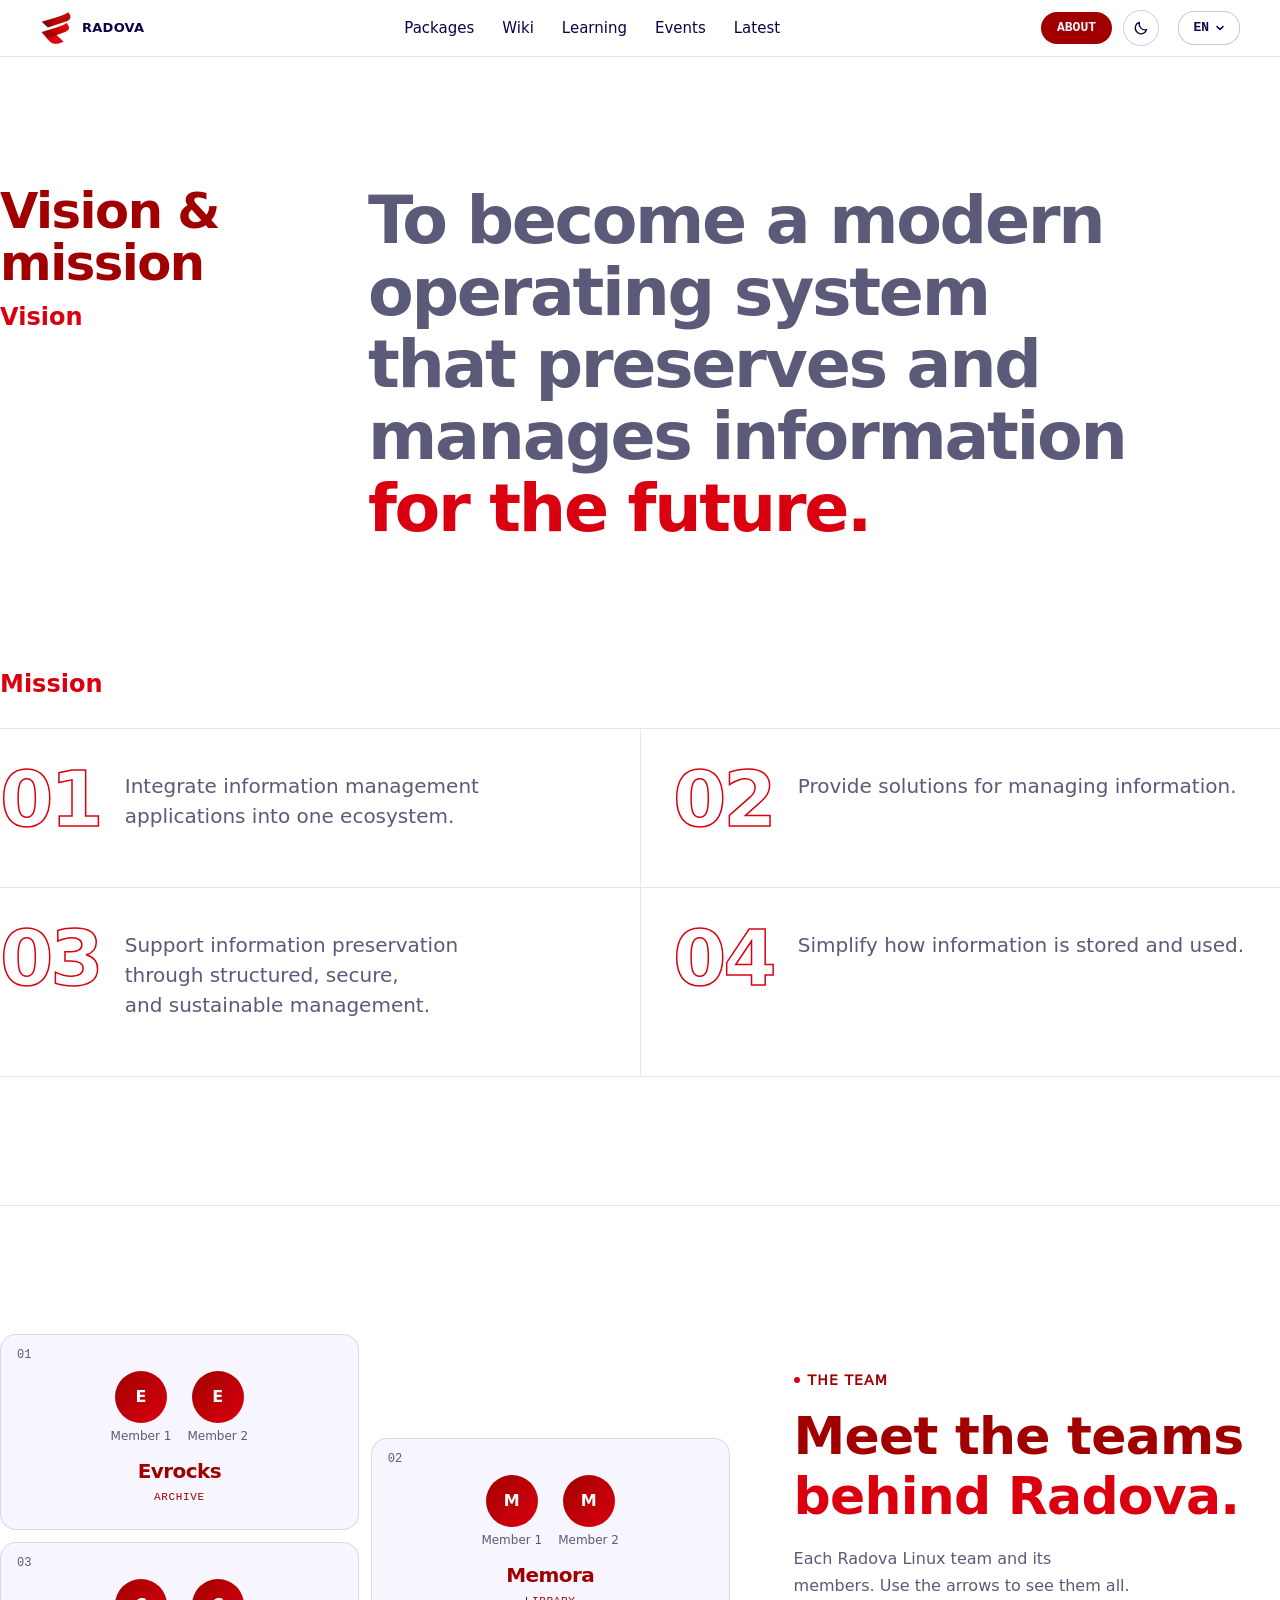
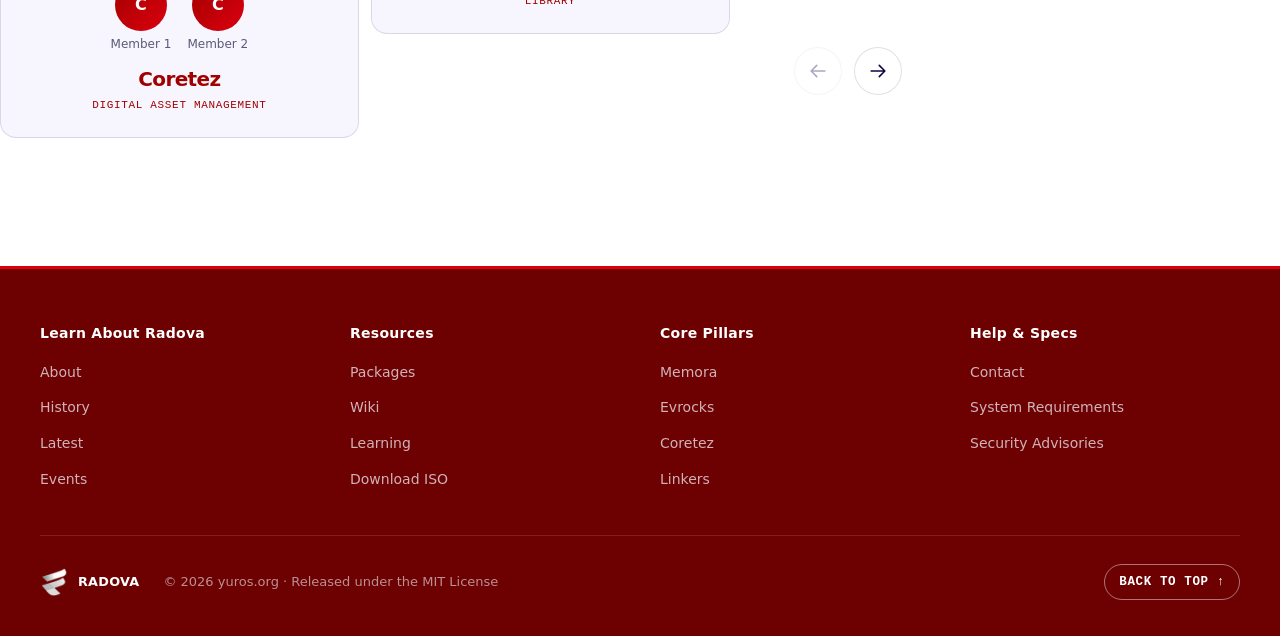
==== commit df2d53f6: "update" ====
--- a/index.html
+++ b/index.html
@@ -11,9 +11,9 @@
   <link rel="icon" type="image/png" href="assets/logo.png">
   <link rel="stylesheet" href="assets/css/pico.min.css" media="print" onload="this.media='all'">
 <noscript><link rel="stylesheet" href="assets/css/pico.min.css"></noscript>
-<style data-bundle>/*radova-pico-shield*/body>main{padding-block:0}section{margin-bottom:0}article{margin-bottom:0;padding:0;border-radius:0;background:transparent;box-shadow:none}button{background:none;border:0;padding:0;margin:0;color:inherit;font:inherit;box-shadow:none}:where(a:not([role=button])){text-decoration:none}:root{color-scheme:light;--white:#FFFFFF;--lavender:#F7F6FF;--navy:#0E0347;--red-900:#A10000;--red-700:#BB080B;--red:#DB000F;--red-gradient:linear-gradient(135deg,var(--red-900) 0%,var(--red) 100%);--text:var(--text-primary);--muted:rgba(14,3,71,0.70);--line:rgba(14,3,71,0.12);--accent:var(--red);--font-heading:"Lato",system-ui,-apple-system,sans-serif;--font-body:"Roboto Variable",system-ui,-apple-system,sans-serif;--font-mono:ui-monospace,SFMono-Regular,Menlo,Consolas,monospace;--wrap:1120px}@media (prefers-reduced-motion:no-preference){html{scroll-behavior:smooth}}body{margin:0;background:var(--surface-page);color:var(--text);font:400 1.0625rem/1.65 var(--font-body);-webkit-font-smoothing:antialiased}a{color:inherit}h1,h2,h3{font-family:var(--font-heading);font-weight:900;letter-spacing:-0.03em;line-height:1.05;margin:0;text-wrap:balance}p{margin:0;text-wrap:balance}:focus-visible{outline:2px solid currentColor;outline-offset:3px;border-radius:4px}.skip-link{position:absolute;inset-inline-start:1rem;top:-3rem;padding:0.5rem 1rem;background:var(--surface-page);color:var(--text-heading);border:1px solid var(--line);border-radius:6px;z-index:100}.skip-link:focus{top:1rem}.wrap{width:min(var(--container-max),100% - 2rem);margin-inline:auto}.ab-header .wrap{display:flex;align-items:center;justify-content:space-between;height:64px}.ab-hero{padding:clamp(3rem,8vw,5.5rem) 0 clamp(5rem,10vw,8rem);text-align:center}.eyebrow{display:inline-flex;align-items:center;gap:0.5rem;font:500 0.8125rem/1 var(--font-mono);color:var(--muted);letter-spacing:0.04em;text-transform:uppercase;margin-bottom:2rem}.eyebrow::before{content:"";width:6px;height:6px;border-radius:50%;background:var(--accent)}.ab-hero h1{font-size:clamp(2rem,10vw,6rem);margin-inline:auto}.ab-hero h1 span{display:block;color:var(--red)}.ab-hero .sub{max-width:38rem;margin:1.75rem auto 0;font-size:clamp(1.0625rem,2vw,1.25rem);color:var(--muted)}.ab-section{padding:clamp(4.5rem,10vw,8rem) 0;border-top:1px solid var(--line)}.ab-section:first-child{border-top:0}.ab-section h2{font-size:clamp(2rem,4.5vw,3.25rem);max-width:18ch}.ab-section h2 span{color:var(--accent)}.ab-section :is(h1,h2).eyebrow{font:500 0.8125rem/1 var(--font-mono);letter-spacing:0.04em;max-width:none}.split{display:grid;grid-template-columns:1fr 1fr;gap:clamp(2rem,6vw,5rem);align-items:start}.vm-grid{display:grid;grid-template-columns:1fr 3fr;gap:clamp(2rem,5vw,4rem);align-items:start}.vm-side{position:sticky;top:112px}.vm-side .eyebrow{margin-bottom:1.25rem}.vm-label{font:900 clamp(1.25rem,2vw,1.5rem)/1 var(--font-heading);color:var(--red)}.vm-vision{font:900 clamp(2rem,5.2vw,4.5rem)/1.08 var(--font-heading);letter-spacing:-0.035em;text-wrap:balance}.vm-vision em{font-style:normal;color:var(--red);white-space:nowrap}.vm-label-mission{margin-top:clamp(4.5rem,10vw,7rem)}.vm-missions{list-style:none;padding:0;margin:2rem 0 0;display:grid;grid-template-columns:repeat(2,1fr);border-top:1px solid var(--line)}.vm-missions li{display:grid;grid-template-columns:auto 1fr;gap:1.5rem;align-items:start;padding-block:2.25rem 2.5rem;padding-inline:0 2rem;border-bottom:1px solid var(--line)}.vm-missions li:nth-child(even){padding-inline-start:2rem;border-inline-start:1px solid var(--line)}.vm-num{font:900 clamp(3rem,6vw,5rem)/0.9 var(--font-heading);letter-spacing:-0.04em;color:transparent;-webkit-text-stroke:1.5px var(--red);transition:color 0.3s}.vm-missions li:hover .vm-num{color:var(--red)}.vm-missions p{font-size:clamp(1.0625rem,1.6vw,1.25rem);line-height:1.5;padding-top:0.35rem}@supports (animation-timeline:view()){@media (prefers-reduced-motion:no-preference){.vm-vision .w{display:inline-block;animation:lit linear both;animation-timeline:view();animation-range:entry 60% cover 45%}@keyframes lit{from{opacity:0.8}to{opacity:1}}}}.member-tip .avatar{width:44px;height:44px;font-size:1rem}.team{--team-gap:0.75rem;list-style:none;margin:0;padding:0;display:grid;grid-auto-flow:column dense;grid-template-rows:repeat(4,1fr);grid-auto-columns:calc((100% - var(--team-gap)) / 2);gap:var(--team-gap);overflow-x:auto;overscroll-behavior-x:contain;scroll-snap-type:x mandatory;scrollbar-width:none;counter-reset:t}.team::-webkit-scrollbar{display:none}.team .role{margin:0.35rem 0 0;font:500 0.6875rem/1.4 var(--font-mono);letter-spacing:0.06em;text-transform:uppercase;color:var(--text-heading)}.members{list-style:none;padding:0;margin:0;display:flex;flex-wrap:wrap;justify-content:flex-end;gap:0.5rem}.member{display:inline-flex;align-items:center;gap:0.6rem;max-width:100%;padding-block:0.3rem 0.3rem;padding-inline:0.3rem 0.9rem;border:1px solid var(--line);border-radius:999px;background:var(--surface-page);transition:border-color 0.3s}.avatar{flex:none;display:grid;place-items:center;width:36px;height:36px;border-radius:50%;overflow:hidden;background:var(--red-gradient);color:var(--white);font:900 0.8125rem/1 var(--font-heading)}.avatar img{width:100%;height:100%;object-fit:cover;display:block}.member-name{font-size:0.875rem;line-height:1.3;overflow-wrap:anywhere}.team .members{order:-1;justify-content:center;gap:0.75rem 1rem}.team .member{flex-direction:column;gap:0.4rem;padding:0;border:0;background:none}.team .avatar{width:52px;height:52px;font-size:1rem}.team .member-name{font-size:0.75rem;color:var(--muted)}@media (max-width:575px){.team{grid-template-rows:repeat(3,1fr);grid-auto-columns:100%}.team .members{order:0;justify-content:flex-start;gap:0.5rem 1rem}.team .member{flex-direction:row;gap:0.5rem}.team .avatar{width:32px;height:32px;font-size:0.75rem}.team .member-name{font-size:0.8125rem}}@media (min-width:1024px){.team{grid-column:1;grid-row:1 / 3}}.ab-footer .wrap{display:flex;justify-content:space-between;align-items:center;gap:1rem}@media (prefers-reduced-motion:no-preference){.ab-hero > .wrap > *{animation:rise 0.9s cubic-bezier(0.2,0.7,0.2,1) both}.ab-hero h1{animation-delay:0.08s}.ab-hero .sub{animation-delay:0.18s}}@media (max-width:1023px){.split{grid-template-columns:1fr}.vm-grid{grid-template-columns:1fr}.vm-side{position:static}.vm-missions{grid-template-columns:1fr}.vm-missions li,.vm-missions li:nth-child(even){padding:1.75rem 0;border-inline-start:0}}@font-face{font-family:"Lato Fallback";src:local("system-ui"),local("-apple-system"),local("Segoe UI"),sans-serif;size-adjust:99%}@font-face{font-family:"Roboto Fallback";src:local("system-ui"),local("-apple-system"),local("Segoe UI"),sans-serif;size-adjust:100%}:root{color-scheme:light;--font-heading:"Lato","Lato Fallback",system-ui,-apple-system,sans-serif;--font-body:"Roboto Variable","Roboto Fallback",system-ui,-apple-system,sans-serif;--font-mono:ui-monospace,SFMono-Regular,Menlo,Consolas,monospace;--red-900:#A10000;--red-700:#BB080B;--red-600:#DB000F;--red-500:#FF0000;--blue:#0035c6;--lavender:#F7F6FF;--white:#FFFFFF;--muted:#5b5a78;--line:rgba(14,3,71,0.10);--navy-gradient:linear-gradient(135deg,#0E0347 0%,#0E0347 55%,#0B2E8D 130%);--pad-x:max(1rem,calc((100% - 72rem) / 2));--pad-y:clamp(5rem,9vw,7.5rem);--ic-arrow-up-right:url("data:image/svg+xml,%3Csvg%20xmlns%3D%22http%3A%2F%2Fwww.w3.org%2F2000%2Fsvg%22%20viewBox%3D%220%200%20256%20256%22%20fill%3D%22currentColor%22%3E%3Cpath%20d%3D%22M200%2C64V168a8%2C8%2C0%2C0%2C1-16%2C0V83.31L69.66%2C197.66a8%2C8%2C0%2C0%2C1-11.32-11.32L172.69%2C72H88a8%2C8%2C0%2C0%2C1%2C0-16H192A8%2C8%2C0%2C0%2C1%2C200%2C64Z%22%2F%3E%3C%2Fsvg%3E");--ic-arrows-clockwise:url("data:image/svg+xml,%3Csvg%20xmlns%3D%22http%3A%2F%2Fwww.w3.org%2F2000%2Fsvg%22%20viewBox%3D%220%200%20256%20256%22%20fill%3D%22currentColor%22%3E%3Cpath%20d%3D%22M224%2C48V96a8%2C8%2C0%2C0%2C1-8%2C8H168a8%2C8%2C0%2C0%2C1%2C0-16h28.69L182.06%2C73.37a79.56%2C79.56%2C0%2C0%2C0-56.13-23.43h-.45A79.52%2C79.52%2C0%2C0%2C0%2C69.59%2C72.71%2C8%2C8%2C0%2C0%2C1%2C58.41%2C61.27a96%2C96%2C0%2C0%2C1%2C135%2C.79L208%2C76.69V48a8%2C8%2C0%2C0%2C1%2C16%2C0ZM186.41%2C183.29a80%2C80%2C0%2C0%2C1-112.47-.66L59.31%2C168H88a8%2C8%2C0%2C0%2C0%2C0-16H40a8%2C8%2C0%2C0%2C0-8%2C8v48a8%2C8%2C0%2C0%2C0%2C16%2C0V179.31l14.63%2C14.63A95.43%2C95.43%2C0%2C0%2C0%2C130%2C222.06h.53a95.36%2C95.36%2C0%2C0%2C0%2C67.07-27.33%2C8%2C8%2C0%2C0%2C0-11.18-11.44Z%22%2F%3E%3C%2Fsvg%3E");--ic-cpu:url("data:image/svg+xml,%3Csvg%20xmlns%3D%22http%3A%2F%2Fwww.w3.org%2F2000%2Fsvg%22%20viewBox%3D%220%200%20256%20256%22%20fill%3D%22currentColor%22%3E%3Cpath%20d%3D%22M152%2C96H104a8%2C8%2C0%2C0%2C0-8%2C8v48a8%2C8%2C0%2C0%2C0%2C8%2C8h48a8%2C8%2C0%2C0%2C0%2C8-8V104A8%2C8%2C0%2C0%2C0%2C152%2C96Zm-8%2C48H112V112h32Zm88%2C0H216V112h16a8%2C8%2C0%2C0%2C0%2C0-16H216V56a16%2C16%2C0%2C0%2C0-16-16H160V24a8%2C8%2C0%2C0%2C0-16%2C0V40H112V24a8%2C8%2C0%2C0%2C0-16%2C0V40H56A16%2C16%2C0%2C0%2C0%2C40%2C56V96H24a8%2C8%2C0%2C0%2C0%2C0%2C16H40v32H24a8%2C8%2C0%2C0%2C0%2C0%2C16H40v40a16%2C16%2C0%2C0%2C0%2C16%2C16H96v16a8%2C8%2C0%2C0%2C0%2C16%2C0V216h32v16a8%2C8%2C0%2C0%2C0%2C16%2C0V216h40a16%2C16%2C0%2C0%2C0%2C16-16V160h16a8%2C8%2C0%2C0%2C0%2C0-16Zm-32%2C56H56V56H200v95.87s0%2C.09%2C0%2C.13%2C0%2C.09%2C0%2C.13V200Z%22%2F%3E%3C%2Fsvg%3E");--ic-download-simple:url("data:image/svg+xml,%3Csvg%20xmlns%3D%22http%3A%2F%2Fwww.w3.org%2F2000%2Fsvg%22%20viewBox%3D%220%200%20256%20256%22%20fill%3D%22currentColor%22%3E%3Cpath%20d%3D%22M224%2C144v64a8%2C8%2C0%2C0%2C1-8%2C8H40a8%2C8%2C0%2C0%2C1-8-8V144a8%2C8%2C0%2C0%2C1%2C16%2C0v56H208V144a8%2C8%2C0%2C0%2C1%2C16%2C0Zm-101.66%2C5.66a8%2C8%2C0%2C0%2C0%2C11.32%2C0l40-40a8%2C8%2C0%2C0%2C0-11.32-11.32L136%2C124.69V32a8%2C8%2C0%2C0%2C0-16%2C0v92.69L93.66%2C98.34a8%2C8%2C0%2C0%2C0-11.32%2C11.32Z%22%2F%3E%3C%2Fsvg%3E");--ic-feather:url("data:image/svg+xml,%3Csvg%20xmlns%3D%22http%3A%2F%2Fwww.w3.org%2F2000%2Fsvg%22%20viewBox%3D%220%200%20256%20256%22%20fill%3D%22currentColor%22%3E%3Cpath%20d%3D%22M221.28%2C34.75a64%2C64%2C0%2C0%2C0-90.49%2C0L60.69%2C104A15.9%2C15.9%2C0%2C0%2C0%2C56%2C115.31v73.38L26.34%2C218.34a8%2C8%2C0%2C0%2C0%2C11.32%2C11.32L67.32%2C200H140.7A15.92%2C15.92%2C0%2C0%2C0%2C152%2C195.32l0%2C0%2C69.23-70A64%2C64%2C0%2C0%2C0%2C221.28%2C34.75ZM142.07%2C46.06A48%2C48%2C0%2C0%2C1%2C211.79%2C112H155.33l34.35-34.34a8%2C8%2C0%2C0%2C0-11.32-11.32L120%2C124.69V67.87ZM72%2C115.35l32-31.67v57l-32%2C32ZM140.7%2C184H83.32l56-56h56.74Z%22%2F%3E%3C%2Fsvg%3E");--ic-git-branch:url("data:image/svg+xml,%3Csvg%20xmlns%3D%22http%3A%2F%2Fwww.w3.org%2F2000%2Fsvg%22%20viewBox%3D%220%200%20256%20256%22%20fill%3D%22currentColor%22%3E%3Cpath%20d%3D%22M232%2C64a32%2C32%2C0%2C1%2C0-40%2C31v17a8%2C8%2C0%2C0%2C1-8%2C8H96a23.84%2C23.84%2C0%2C0%2C0-8%2C1.38V95a32%2C32%2C0%2C1%2C0-16%2C0v66a32%2C32%2C0%2C1%2C0%2C16%2C0V144a8%2C8%2C0%2C0%2C1%2C8-8h88a24%2C24%2C0%2C0%2C0%2C24-24V95A32.06%2C32.06%2C0%2C0%2C0%2C232%2C64ZM64%2C64A16%2C16%2C0%2C1%2C1%2C80%2C80%2C16%2C16%2C0%2C0%2C1%2C64%2C64ZM96%2C192a16%2C16%2C0%2C1%2C1-16-16A16%2C16%2C0%2C0%2C1%2C96%2C192ZM200%2C80a16%2C16%2C0%2C1%2C1%2C16-16A16%2C16%2C0%2C0%2C1%2C200%2C80Z%22%2F%3E%3C%2Fsvg%3E");--ic-hard-drives:url("data:image/svg+xml,%3Csvg%20xmlns%3D%22http%3A%2F%2Fwww.w3.org%2F2000%2Fsvg%22%20viewBox%3D%220%200%20256%20256%22%20fill%3D%22currentColor%22%3E%3Cpath%20d%3D%22M208%2C136H48a16%2C16%2C0%2C0%2C0-16%2C16v48a16%2C16%2C0%2C0%2C0%2C16%2C16H208a16%2C16%2C0%2C0%2C0%2C16-16V152A16%2C16%2C0%2C0%2C0%2C208%2C136Zm0%2C64H48V152H208v48Zm0-160H48A16%2C16%2C0%2C0%2C0%2C32%2C56v48a16%2C16%2C0%2C0%2C0%2C16%2C16H208a16%2C16%2C0%2C0%2C0%2C16-16V56A16%2C16%2C0%2C0%2C0%2C208%2C40Zm0%2C64H48V56H208v48ZM192%2C80a12%2C12%2C0%2C1%2C1-12-12A12%2C12%2C0%2C0%2C1%2C192%2C80Zm0%2C96a12%2C12%2C0%2C1%2C1-12-12A12%2C12%2C0%2C0%2C1%2C192%2C176Z%22%2F%3E%3C%2Fsvg%3E");--ic-lightning:url("data:image/svg+xml,%3Csvg%20xmlns%3D%22http%3A%2F%2Fwww.w3.org%2F2000%2Fsvg%22%20viewBox%3D%220%200%20256%20256%22%20fill%3D%22currentColor%22%3E%3Cpath%20d%3D%22M215.79%2C118.17a8%2C8%2C0%2C0%2C0-5-5.66L153.18%2C90.9l14.66-73.33a8%2C8%2C0%2C0%2C0-13.69-7l-112%2C120a8%2C8%2C0%2C0%2C0%2C3%2C13l57.63%2C21.61L88.16%2C238.43a8%2C8%2C0%2C0%2C0%2C13.69%2C7l112-120A8%2C8%2C0%2C0%2C0%2C215.79%2C118.17ZM109.37%2C214l10.47-52.38a8%2C8%2C0%2C0%2C0-5-9.06L62%2C132.71l84.62-90.66L136.16%2C94.43a8%2C8%2C0%2C0%2C0%2C5%2C9.06l52.8%2C19.8Z%22%2F%3E%3C%2Fsvg%3E");--ic-memory:url("data:image/svg+xml,%3Csvg%20xmlns%3D%22http%3A%2F%2Fwww.w3.org%2F2000%2Fsvg%22%20viewBox%3D%220%200%20256%20256%22%20fill%3D%22currentColor%22%3E%3Cpath%20d%3D%22M232%2C56H24A16%2C16%2C0%2C0%2C0%2C8%2C72V200a8%2C8%2C0%2C0%2C0%2C16%2C0V184H40v16a8%2C8%2C0%2C0%2C0%2C16%2C0V184H72v16a8%2C8%2C0%2C0%2C0%2C16%2C0V184h16v16a8%2C8%2C0%2C0%2C0%2C16%2C0V184h16v16a8%2C8%2C0%2C0%2C0%2C16%2C0V184h16v16a8%2C8%2C0%2C0%2C0%2C16%2C0V184h16v16a8%2C8%2C0%2C0%2C0%2C16%2C0V184h16v16a8%2C8%2C0%2C0%2C0%2C16%2C0V72A16%2C16%2C0%2C0%2C0%2C232%2C56ZM24%2C72H232v96H24Zm88%2C80a8%2C8%2C0%2C0%2C0%2C8-8V96a8%2C8%2C0%2C0%2C0-8-8H48a8%2C8%2C0%2C0%2C0-8%2C8v48a8%2C8%2C0%2C0%2C0%2C8%2C8ZM56%2C104h48v32H56Zm88%2C48h64a8%2C8%2C0%2C0%2C0%2C8-8V96a8%2C8%2C0%2C0%2C0-8-8H144a8%2C8%2C0%2C0%2C0-8%2C8v48A8%2C8%2C0%2C0%2C0%2C144%2C152Zm8-48h48v32H152Z%22%2F%3E%3C%2Fsvg%3E");--ic-monitor:url("data:image/svg+xml,%3Csvg%20xmlns%3D%22http%3A%2F%2Fwww.w3.org%2F2000%2Fsvg%22%20viewBox%3D%220%200%20256%20256%22%20fill%3D%22currentColor%22%3E%3Cpath%20d%3D%22M208%2C40H48A24%2C24%2C0%2C0%2C0%2C24%2C64V176a24%2C24%2C0%2C0%2C0%2C24%2C24H208a24%2C24%2C0%2C0%2C0%2C24-24V64A24%2C24%2C0%2C0%2C0%2C208%2C40Zm8%2C136a8%2C8%2C0%2C0%2C1-8%2C8H48a8%2C8%2C0%2C0%2C1-8-8V64a8%2C8%2C0%2C0%2C1%2C8-8H208a8%2C8%2C0%2C0%2C1%2C8%2C8Zm-48%2C48a8%2C8%2C0%2C0%2C1-8%2C8H96a8%2C8%2C0%2C0%2C1%2C0-16h64A8%2C8%2C0%2C0%2C1%2C168%2C224Z%22%2F%3E%3C%2Fsvg%3E");--ic-shield-check:url("data:image/svg+xml,%3Csvg%20xmlns%3D%22http%3A%2F%2Fwww.w3.org%2F2000%2Fsvg%22%20viewBox%3D%220%200%20256%20256%22%20fill%3D%22currentColor%22%3E%3Cpath%20d%3D%22M208%2C40H48A16%2C16%2C0%2C0%2C0%2C32%2C56v56c0%2C52.72%2C25.52%2C84.67%2C46.93%2C102.19%2C23.06%2C18.86%2C46%2C25.26%2C47%2C25.53a8%2C8%2C0%2C0%2C0%2C4.2%2C0c1-.27%2C23.91-6.67%2C47-25.53C198.48%2C196.67%2C224%2C164.72%2C224%2C112V56A16%2C16%2C0%2C0%2C0%2C208%2C40Zm0%2C72c0%2C37.07-13.66%2C67.16-40.6%2C89.42A129.3%2C129.3%2C0%2C0%2C1%2C128%2C223.62a128.25%2C128.25%2C0%2C0%2C1-38.92-21.81C61.82%2C179.51%2C48%2C149.3%2C48%2C112l0-56%2C160%2C0ZM82.34%2C141.66a8%2C8%2C0%2C0%2C1%2C11.32-11.32L112%2C148.69l50.34-50.35a8%2C8%2C0%2C0%2C1%2C11.32%2C11.32l-56%2C56a8%2C8%2C0%2C0%2C1-11.32%2C0Z%22%2F%3E%3C%2Fsvg%3E");--ic-stack:url("data:image/svg+xml,%3Csvg%20xmlns%3D%22http%3A%2F%2Fwww.w3.org%2F2000%2Fsvg%22%20viewBox%3D%220%200%20256%20256%22%20fill%3D%22currentColor%22%3E%3Cpath%20d%3D%22M230.91%2C172A8%2C8%2C0%2C0%2C1%2C228%2C182.91l-96%2C56a8%2C8%2C0%2C0%2C1-8.06%2C0l-96-56A8%2C8%2C0%2C0%2C1%2C36%2C169.09l92%2C53.65%2C92-53.65A8%2C8%2C0%2C0%2C1%2C230.91%2C172ZM220%2C121.09l-92%2C53.65L36%2C121.09A8%2C8%2C0%2C0%2C0%2C28%2C134.91l96%2C56a8%2C8%2C0%2C0%2C0%2C8.06%2C0l96-56A8%2C8%2C0%2C1%2C0%2C220%2C121.09ZM24%2C80a8%2C8%2C0%2C0%2C1%2C4-6.91l96-56a8%2C8%2C0%2C0%2C1%2C8.06%2C0l96%2C56a8%2C8%2C0%2C0%2C1%2C0%2C13.82l-96%2C56a8%2C8%2C0%2C0%2C1-8.06%2C0l-96-56A8%2C8%2C0%2C0%2C1%2C24%2C80Zm23.88%2C0L128%2C126.74%2C208.12%2C80%2C128%2C33.26Z%22%2F%3E%3C%2Fsvg%3E");--ic-terminal-window:url("data:image/svg+xml,%3Csvg%20xmlns%3D%22http%3A%2F%2Fwww.w3.org%2F2000%2Fsvg%22%20viewBox%3D%220%200%20256%20256%22%20fill%3D%22currentColor%22%3E%3Cpath%20d%3D%22M128%2C128a8%2C8%2C0%2C0%2C1-3%2C6.25l-40%2C32a8%2C8%2C0%2C1%2C1-10-12.5L107.19%2C128%2C75%2C102.25a8%2C8%2C0%2C1%2C1%2C10-12.5l40%2C32A8%2C8%2C0%2C0%2C1%2C128%2C128Zm48%2C24H136a8%2C8%2C0%2C0%2C0%2C0%2C16h40a8%2C8%2C0%2C0%2C0%2C0-16Zm56-96V200a16%2C16%2C0%2C0%2C1-16%2C16H40a16%2C16%2C0%2C0%2C1-16-16V56A16%2C16%2C0%2C0%2C1%2C40%2C40H216A16%2C16%2C0%2C0%2C1%2C232%2C56ZM216%2C200V56H40V200H216Z%22%2F%3E%3C%2Fsvg%3E");--ic-arrow-red:url("data:image/svg+xml,%3Csvg%20fill%3D%22%23DB000F%22%20xmlns%3D%22http%3A%2F%2Fwww.w3.org%2F2000%2Fsvg%22%20viewBox%3D%220%200%20256%20256%22%3E%3Cpath%20d%3D%22M200%2C64V168a8%2C8%2C0%2C0%2C1-16%2C0V83.31L69.66%2C197.66a8%2C8%2C0%2C0%2C1-11.32-11.32L172.69%2C72H88a8%2C8%2C0%2C0%2C1%2C0-16H192A8%2C8%2C0%2C0%2C1%2C200%2C64Z%22%2F%3E%3C%2Fsvg%3E");--ic-download-red:url("data:image/svg+xml,%3Csvg%20fill%3D%22%23DB000F%22%20xmlns%3D%22http%3A%2F%2Fwww.w3.org%2F2000%2Fsvg%22%20viewBox%3D%220%200%20256%20256%22%3E%3Cpath%20d%3D%22M224%2C144v64a8%2C8%2C0%2C0%2C1-8%2C8H40a8%2C8%2C0%2C0%2C1-8-8V144a8%2C8%2C0%2C0%2C1%2C16%2C0v56H208V144a8%2C8%2C0%2C0%2C1%2C16%2C0Zm-101.66%2C5.66a8%2C8%2C0%2C0%2C0%2C11.32%2C0l40-40a8%2C8%2C0%2C0%2C0-11.32-11.32L136%2C124.69V32a8%2C8%2C0%2C0%2C0-16%2C0v92.69L93.66%2C98.34a8%2C8%2C0%2C0%2C0-11.32%2C11.32Z%22%2F%3E%3C%2Fsvg%3E");--ic-arrow-white:url("data:image/svg+xml,%3Csvg%20fill%3D%22%23FFFFFF%22%20xmlns%3D%22http%3A%2F%2Fwww.w3.org%2F2000%2Fsvg%22%20viewBox%3D%220%200%20256%20256%22%3E%3Cpath%20d%3D%22M200%2C64V168a8%2C8%2C0%2C0%2C1-16%2C0V83.31L69.66%2C197.66a8%2C8%2C0%2C0%2C1-11.32-11.32L172.69%2C72H88a8%2C8%2C0%2C0%2C1%2C0-16H192A8%2C8%2C0%2C0%2C1%2C200%2C64Z%22%2F%3E%3C%2Fsvg%3E");--ic-stack-white:url("data:image/svg+xml,%3Csvg%20fill%3D%22%23FFFFFF%22%20xmlns%3D%22http%3A%2F%2Fwww.w3.org%2F2000%2Fsvg%22%20viewBox%3D%220%200%20256%20256%22%3E%3Cpath%20d%3D%22M230.91%2C172A8%2C8%2C0%2C0%2C1%2C228%2C182.91l-96%2C56a8%2C8%2C0%2C0%2C1-8.06%2C0l-96-56A8%2C8%2C0%2C0%2C1%2C36%2C169.09l92%2C53.65%2C92-53.65A8%2C8%2C0%2C0%2C1%2C230.91%2C172ZM220%2C121.09l-92%2C53.65L36%2C121.09A8%2C8%2C0%2C0%2C0%2C28%2C134.91l96%2C56a8%2C8%2C0%2C0%2C0%2C8.06%2C0l96-56A8%2C8%2C0%2C1%2C0%2C220%2C121.09ZM24%2C80a8%2C8%2C0%2C0%2C1%2C4-6.91l96-56a8%2C8%2C0%2C0%2C1%2C8.06%2C0l96%2C56a8%2C8%2C0%2C0%2C1%2C0%2C13.82l-96%2C56a8%2C8%2C0%2C0%2C1-8.06%2C0l-96-56A8%2C8%2C0%2C0%2C1%2C24%2C80Zm23.88%2C0L128%2C126.74%2C208.12%2C80%2C128%2C33.26Z%22%2F%3E%3C%2Fsvg%3E")}*,*::before,*::after{box-sizing:border-box}html{max-width:100%;overflow-x:clip;background-color:var(--surface-page);color-scheme:light;scroll-behavior:smooth}body{max-width:100%;overflow-x:clip;margin:0;padding:0;background-color:var(--surface-page);color:var(--text-heading);font-family:var(--font-body);font-size:16px;line-height:1.6;-webkit-font-smoothing:antialiased}body > main,main{margin:0;padding:0;counter-reset:section-counter}ul,ol,dl,li,dt,dd,figure,pre,blockquote{margin:0;padding:0;list-style:none}li::marker{content:none}p,h1,h2,h3,h4,dt,dd,td,th,code,a,span,div,article{min-width:0;overflow-wrap:anywhere}h1,h2,h3,h4,h5,h6{font-family:var(--font-heading);color:var(--text-heading);margin:0 0 1rem;text-wrap:balance}h1{font-size:clamp(2.25rem,5vw,56px);font-weight:900;line-height:1.1;letter-spacing:-0.02em}h2{font-size:clamp(2rem,4vw,48px);font-weight:900;line-height:1.15;letter-spacing:-0.015em}h3{font-size:clamp(1.25rem,2.2vw,24px);font-weight:700;line-height:1.25}h1 span,h2 span{color:var(--text-heading)}p{font-family:var(--font-body);font-size:16px;line-height:1.65;color:var(--muted);margin:0 0 1rem}.lead{font-size:clamp(1.125rem,1.8vw,20px);line-height:1.6;color:var(--muted)}.eyebrow{font-family:var(--font-body);font-size:14px;font-weight:700;text-transform:uppercase;letter-spacing:0.08em;color:var(--text-heading);margin:0 0 0.65rem}pre{overflow-x:auto;max-width:100%;background:transparent;border:0}code{background:transparent;padding:0;color:inherit;font-size:13.5px}a{color:var(--text-heading);text-decoration:underline;text-underline-offset:0.2em;transition:color 200ms cubic-bezier(.2,.7,.2,1)}a:hover{color:var(--red-700)}:focus-visible{outline:2px solid var(--red-600);outline-offset:3px}.skip-link{position:absolute;top:-4rem;inset-inline-start:1rem;z-index:100;padding:0.5rem 1rem;background:var(--red-900);color:var(--white);border-radius:999px;font-weight:600;text-decoration:none}.skip-link:focus{top:0.75rem}main > section{position:relative;padding-block:var(--pad-y);scroll-margin-top:5rem}section[data-label]{counter-increment:section-counter}section[data-label]::before{content:"// " attr(data-label);display:block;font-family:var(--font-mono);font-size:14px;font-weight:600;text-transform:uppercase;letter-spacing:0.08em;color:var(--muted);margin-bottom:1.5rem;grid-column:1 / -1}section[data-label]::after{content:"(" counter(section-counter,decimal-leading-zero) ")";position:absolute;top:var(--pad-y);inset-inline-end:var(--pad-x);font-family:var(--font-mono);font-size:14px;font-weight:600;color:var(--muted);pointer-events:none}body > header.site-header,.site-header{position:sticky;top:0;z-index:100;width:100%;min-height:48px;padding-block:0.65rem;display:flex;align-items:center;justify-content:space-between;gap:1.25rem;background:rgba(255,255,255,0.82);-webkit-backdrop-filter:blur(16px) saturate(180%);backdrop-filter:blur(16px) saturate(180%);border-bottom:1px solid var(--line)}@supports not (backdrop-filter:blur(1px)){.site-header{background:var(--surface-page)}}.brand-lockup{display:inline-flex;align-items:center;gap:0.625rem;text-decoration:none}.brand-name{font-family:var(--font-heading);font-weight:900;font-size:0.8rem;letter-spacing:0.02em;text-transform:uppercase;color:var(--text-heading)}.brand-lockup-light .brand-name{color:var(--white)}.nav-list{display:flex;align-items:center;gap:1.75rem;flex-wrap:wrap}.nav-list a{font-family:var(--font-body);font-size:15px;font-weight:500;color:var(--text-heading);text-decoration:none;transition:color 200ms cubic-bezier(.2,.7,.2,1)}.nav-list a:hover{color:var(--red-600)}.btn{display:inline-flex;align-items:center;justify-content:center;height:48px;padding-inline:1.5rem;border-radius:9999px;font-family:var(--font-body);font-size:16px;font-weight:500;line-height:1;white-space:nowrap;border:1.5px solid transparent;transition:transform 200ms cubic-bezier(.2,.7,.2,1),background-color 200ms cubic-bezier(.2,.7,.2,1),border-color 200ms cubic-bezier(.2,.7,.2,1),color 200ms cubic-bezier(.2,.7,.2,1),box-shadow 200ms cubic-bezier(.2,.7,.2,1)}.btn:active{transform:scale(0.98)}.btn-lg{height:52px;padding-inline:1.5rem;font-size:16px;font-weight:600}.btn-navy{background-color:var(--red-900);border-color:var(--red-900);color:var(--white)}.btn-navy:hover{background-color:var(--blue);border-color:var(--blue);color:var(--white)}.btn-primary{background-color:var(--red-600);border-color:var(--red-600);color:var(--white);box-shadow:0 4px 16px rgba(219,0,15,0.24)}.btn-primary:hover{background-color:var(--red-700);border-color:var(--red-700);color:var(--white)}.btn-primary:active{background-color:var(--red-900);border-color:var(--red-900)}.btn-arrow,.btn-arrow-red{padding-inline:1.5rem 0.625rem;gap:0.75rem}.btn-arrow::after,.btn-arrow-red::after{content:"";display:inline-block;width:32px;height:32px;border-radius:50%;flex-shrink:0;transition:transform 200ms cubic-bezier(.2,.7,.2,1)}.btn-arrow::after{background:var(--surface-page) var(--ic-arrow-red) center / 18px 18px no-repeat}.btn-arrow:hover::after,.btn-arrow-red:hover::after{transform:translateX(10px)}.hero{background:radial-gradient(45% 50% at 82% 18%,rgba(219,0,15,0.10),transparent 70%),radial-gradient(35% 40% at 15% 30%,rgba(14,3,71,0.04),transparent 70%),#FFFFFF;padding-top:clamp(1rem,2vw,1.75rem);padding-bottom:clamp(3.5rem,7vw,5.5rem);border-bottom:1px solid var(--line)}.hero-spec-strip{border-top:1px solid var(--line);border-bottom:1px solid var(--line);padding-block:0.5rem;margin-bottom:clamp(1.5rem,3vw,2.5rem);display:flex;justify-content:space-between;align-items:center;flex-wrap:wrap;gap:1rem}.hero-spec-strip::after{content:attr(data-sys);font-family:var(--font-mono);font-size:12px;color:var(--muted);text-transform:uppercase;letter-spacing:0.08em}.hero-chip{display:inline-flex;align-items:center;gap:0.5rem;padding:0.35rem 0.9rem;border-radius:999px;border:1px solid rgba(219,0,15,0.25);background:rgba(219,0,15,0.04);color:var(--text-heading);font-size:13px;font-weight:700;margin:0}.hero-chip::before{content:"";width:8px;height:8px;border-radius:50%;background:var(--red-600)}.hero-split{display:flex;flex-direction:column;gap:2rem}@media (min-width:56rem){.hero-split{display:grid;grid-template-columns:repeat(12,1fr);gap:clamp(2rem,4vw,3.5rem);align-items:start}.hero-split-left{grid-column:1 / 6}.hero-split-right{grid-column:6 / 13;border-inline-start:1px solid var(--red-600);padding-inline-start:clamp(1.5rem,2.5vw,2.5rem)}}.hero-split-right h1{font-family:var(--font-heading);font-size:clamp(1.5rem,5.5vw,3rem);font-weight:900;line-height:1.05;letter-spacing:-0.03em;color:var(--text-heading);margin:0;margin-bottom:1.75rem;text-transform:capitalize}.hero-split-left h1 span{color:var(--red-600)}.hero-lead{font-size:1.125rem;line-height:1.7;color:var(--muted);margin-bottom:2rem}.workbench-grid{display:flex;flex-direction:column;gap:1.5rem}@media (min-width:52rem){.workbench-grid{display:grid;grid-template-columns:1.2fr 0.8fr;gap:0;align-items:center}}.swiss-ledger{display:grid;grid-template-columns:1fr;border-top:2px solid var(--red-900);border-bottom:1px solid var(--line)}@media (min-width:42rem){.swiss-ledger{grid-template-columns:repeat(2,1fr)}}main #manifesto .swiss-ledger article.ledger-item,.ledger-item{margin:0;border-radius:0;background:transparent;box-shadow:none;border:0;padding-block:1.75rem 1.75rem;padding-inline:0 1.5rem;position:relative}@media (max-width:41.99rem){main #manifesto .swiss-ledger article.ledger-item:not(:first-child),.ledger-item:not(:first-child){border-top:1px solid var(--line)}}@media (min-width:42rem){main #manifesto .swiss-ledger article.ledger-item:nth-child(2n),.ledger-item:nth-child(2n){border-inline-start:1px solid var(--line);padding-inline-start:1.75rem;padding-inline-end:0}main #manifesto .swiss-ledger article.ledger-item:nth-child(n+3),.ledger-item:nth-child(n+3){border-top:1px solid var(--line)}}.ledger-item h3{font-family:var(--font-heading);font-size:1.25rem;font-weight:900;color:var(--text-heading);line-height:1.3;margin-bottom:0.5rem}.ledger-item h3::before{content:attr(data-index);font-family:var(--font-mono);font-size:12px;font-weight:700;color:var(--red-600);display:block;margin-bottom:0.4rem;letter-spacing:0.05em}.ledger-item:nth-child(1) h3::before{content:"01 /"}.ledger-item:nth-child(2) h3::before{content:"02 /"}.ledger-item:nth-child(3) h3::before{content:"03 /"}.ledger-item:nth-child(4) h3::before{content:"04 /"}.ledger-item p{font-size:1rem;line-height:1.6;color:var(--muted);margin:0;text-align:start}@media (prefers-reduced-motion:reduce){html{scroll-behavior:auto}main > section{scroll-margin-top:0}}.navbar{margin-inline-start:auto}.nav-links{list-style:none;margin:0;padding:0;display:flex}.nav-links li{list-style:none;margin:0;padding:0}.dropdown{position:relative;display:inline-block}nav.navbar li :where(a,[role="link"]){margin:0}.dropdown-content{position:absolute;top:calc(100% + 18px);inset-inline-end:0;inset-inline-start:auto;transform:translateY(-6px);background:var(--surface-page);min-width:250px;max-width:calc(100vw - 32px);border-radius:16px;box-shadow:0 16px 15px rgba(0,0,0,0.08);z-index:999;opacity:0;visibility:hidden;transition:opacity 0.25s ease,transform 0.25s ease,visibility 0.25s ease}.dropdown-content::before{content:'';position:absolute;top:-22px;inset-inline-start:0;inset-inline-end:0;height:22px;background:transparent}.dropdown-content.active,.btn-navy.active ~ .dropdown-content,.dropdown:hover .dropdown-content,.dropdown:focus-within .dropdown-content{opacity:1;visibility:visible;transform:translateY(0)}.dropdown-content a,.dropdown-content button.d-content-back{display:flex;justify-content:space-between;align-items:center;gap:1rem;width:100%;margin:0;padding:1.2rem 1.5rem;background:transparent;color:#A3A3A3;font-family:var(--font-heading);font-weight:700;font-size:13px;text-transform:uppercase;letter-spacing:1px;text-decoration:none;text-align:start;border:none;border-bottom:1px solid #F0F0F0;border-radius:0;cursor:pointer;transition:opacity 0.2s ease,transform 0.2s ease;white-space:nowrap}.dropdown-content :last-child{border-bottom:none}.dropdown-content a:hover,.dropdown-content a:focus,.dropdown-content button.d-content-back:hover,.dropdown-content button.d-content-back:focus{background-color:#db000f;color:var(--white);border-color:#DB000F}.dropdown-content button.d-content-back{color:var(--text-heading)}.dropdown-content button.d-content-back:hover,.dropdown-content button.d-content-back:focus{border-radius:0 0 16px 16px}.menu-arrow{position:absolute;top:100%;inset-inline-end:20px;inset-inline-start:auto;transform:none;width:0;height:0;border-inline-start:10px solid transparent;border-inline-end:10px solid transparent;border-bottom:10px solid #A3A3A3;z-index:1000;display:none;margin-top:8px}.btn-navy.active + .menu-arrow,.dropdown:hover .menu-arrow,.dropdown:focus-within .menu-arrow{display:block}.btn-navy{background-color:var(--red-900);border:none;color:#f7f6ff;font-family:var(--font-mono);font-weight:700;font-size:13px;text-transform:uppercase;padding:0.5rem 1rem;cursor:pointer;border-radius:16px;transition:opacity 0.2s ease,transform 0.2s ease;display:inline-block;text-decoration:none;line-height:normal}.btn-navy:hover{background-color:rgba(14,3,71,0.05);color:var(--text-heading)}.btn-navy.active{background-color:var(--red-900);color:var(--white)}.nav-toggle{display:none;flex-direction:column;justify-content:center;align-items:center;gap:5px;width:38px;height:38px;padding:0;margin:0;margin-inline-start:auto;background:transparent;border:1px solid var(--line);border-radius:10px;cursor:pointer;transition:background-color 0.2s ease,border-color 0.2s ease}.nav-toggle:hover{background-color:rgba(14,3,71,0.05);border-color:var(--red-900)}.nav-toggle span{display:block;width:18px;height:2px;background-color:var(--red-900);border-radius:2px;transition:transform 0.25s ease,opacity 0.2s ease}.nav-toggle[aria-expanded="true"] span:nth-child(1){transform:translateY(7px) rotate(45deg)}.nav-toggle[aria-expanded="true"] span:nth-child(2){opacity:0}.nav-toggle[aria-expanded="true"] span:nth-child(3){transform:translateY(-7px) rotate(-45deg)}@media (min-width:768px){.header-menu{display:flex;align-items:center;flex:1;gap:2.9rem}.header-menu > nav:first-child{margin-inline:auto}.header-menu .navbar{margin-inline-start:0}}@media (max-width:767px){.nav-toggle{display:inline-flex;position:relative;z-index:1002}.header-menu{display:none;position:fixed;inset:0;top:58px;z-index:999;flex-direction:column;align-items:stretch;justify-content:flex-start;width:100%;height:calc(100dvh - 58px);margin-inline-start:0;padding:0.75rem var(--pad-x) 2rem;background:var(--surface-page);border-top:1px solid var(--line);overflow-y:auto;gap:0.125rem}.header-menu.is-open{display:flex}.header-menu nav,.header-menu ul,.header-menu li{display:block;width:100%;margin:0;padding:0}.nav-list,.dropdown-content{display:flex !important;flex-direction:column;align-items:stretch;gap:0.125rem}.navbar{margin:0;padding:0;border-top:none}.navbar .btn-navy,.dropdown-content button.d-content-back,.menu-arrow,.dropdown:hover .menu-arrow,.dropdown:focus-within .menu-arrow{display:none}.dropdown-content{position:static;opacity:1;visibility:visible;transform:none;min-width:100%;max-width:100%;border:none;border-radius:0;box-shadow:none;background:transparent}.nav-list a,.dropdown-content a{display:flex;align-items:center;justify-content:flex-start;width:100%;margin:0;padding:0.55rem 0.75rem;color:var(--text-heading);font-family:var(--font-body);font-size:15.5px;font-weight:700;line-height:1.3;text-transform:none;letter-spacing:0;border:none;border-radius:10px;box-sizing:border-box}.nav-list a:hover,.nav-list a:focus,.dropdown-content a:hover,.dropdown-content a:focus{background-color:rgba(219,0,15,0.08);color:var(--red-600);border-radius:10px}}button.btn-lang{margin:0;width:auto;flex-shrink:0;display:inline-flex;align-items:center;justify-content:center;background-color:var(--surface-page);border:1.5px solid rgba(14,3,71,0.22);color:#0E0347;font-family:var(--font-mono);font-weight:700;font-size:13px;text-transform:uppercase;padding:0.5rem 0.9rem;border-radius:16px;cursor:pointer;line-height:normal;transition:border-color 0.2s ease,color 0.2s ease,background-color 0.2s ease}button.btn-lang:hover{border-color:var(--red-900);color:var(--text-heading);background-color:var(--surface-subtle)}@media (max-width:767px){button.btn-lang{margin-inline-start:auto;padding:0.45rem 0.75rem;position:relative;z-index:1002}.nav-toggle{margin-inline-start:0}}button.btn-theme{display:inline-flex;align-items:center;justify-content:center;width:36px;height:36px;min-height:36px;margin:0;margin-inline-start:auto;padding:0;border-radius:999px;border:1.5px solid rgba(14,3,71,0.18);background:#ffffff;color:#0E0347;cursor:pointer;flex-shrink:0;transition:border-color 160ms ease,color 160ms ease,background-color 160ms ease,transform 140ms ease}@media (min-width:768px){button.btn-theme{margin-inline-start:0}}button.btn-theme:hover{border-color:#DB000F;color:#DB000F;background:#F7F6FF}button.btn-theme:active{transform:scale(0.96)}:root[data-theme="dark"]{color-scheme:dark;--muted:#C4C0D4;--line:rgba(196,192,212,0.18)}:root[data-theme="dark"] body{background-color:#0B0711;color:#FFFFFF}:root[data-theme="dark"] .site-header{background:rgba(11,7,17,0.88);border-bottom-color:rgba(196,192,212,0.16)}:root[data-theme="dark"] .brand-name,:root[data-theme="dark"] .nav-list a{color:#FFFFFF}:root[data-theme="dark"] .nav-toggle span{background-color:#FFFFFF}:root[data-theme="dark"] .dropdown-content{background-color:#150B52;border-color:rgba(196,192,212,0.22)}:root[data-theme="dark"] .dropdown-content a,:root[data-theme="dark"] .dropdown-content button.d-content-back{color:#FFFFFF}:root[data-theme="dark"] button.btn-theme,:root[data-theme="dark"] button.btn-lang{background-color:#150B52;border-color:rgba(196,192,212,0.28);color:#F7F6FF}:root[data-theme="dark"] button.btn-theme:hover,:root[data-theme="dark"] button.btn-lang:hover{border-color:#DB000F;color:#FFFFFF;background-color:#0E0347}@media (max-width:767px){:root[data-theme="dark"] .header-menu{background-color:#0B0711}}.visually-hidden{position:absolute;width:1px;height:1px;overflow:hidden;clip-path:inset(50%);white-space:nowrap}:root{--red-900:#A10000;--red-700:#BB080B;--red-600:#DB000F;--red-500:#FF0000;--navy-950:#0B0711;--navy-900:#0E0347;--navy-800:#150B52;--blue:#0035C6;--lavender:#F7F6FF;--white:#FFFFFF;--surface-page:#FFFFFF;--surface-card:#FFFFFF;--surface-subtle:#F7F6FF;--surface-dock:#F0EFFC;--surface-header:rgba(255,255,255,0.82);--text-primary:#0E0347;--text-heading:#A10000;--text-muted:#5B5A78;--text-accent:#DB000F;--border-line:rgba(14,3,71,0.10);--border-card:rgba(14,3,71,0.12);--font-heading:"Lato",system-ui,-apple-system,sans-serif;--font-mono:ui-monospace,SFMono-Regular,Menlo,Consolas,monospace;--container-max:100%}:root[data-theme="dark"]{--surface-page:#0B0711;--surface-card:#150B52;--surface-subtle:#150B52;--surface-dock:#0E0347;--surface-header:rgba(11,7,17,0.88);--text-primary:#FFFFFF;--text-heading:#FFFFFF;--text-muted:#C4C0D4;--border-line:rgba(196,192,212,0.18);--border-card:rgba(196,192,212,0.16)}html{font-size:100%}@media (min-width:576px){:root{--container-max:510px}html{font-size:106.25%}}@media (min-width:768px){:root{--container-max:880px}html{font-size:112.5%}}@media (min-width:1024px){:root{--container-max:1040px}html{font-size:118.75%}}@media (min-width:1280px){:root{--container-max:1200px}html{font-size:125%}}@media (min-width:1536px){:root{--container-max:1450px}html{font-size:131.25%}}body{font-size:1rem;line-height:1.6}.site-header{position:sticky;top:0;z-index:100;min-height:48px;padding-block:0.65rem;gap:1.25rem;background:var(--surface-header);-webkit-backdrop-filter:blur(16px) saturate(180%);backdrop-filter:blur(16px) saturate(180%);border-bottom:1px solid var(--border-line)}:root .site-header{background:var(--surface-header);border-bottom-color:var(--border-line)}:root[data-theme="dark"] .site-header{border-bottom-color:var(--border-line)}.site-header .brand-name{font-family:var(--font-heading);font-size:0.8rem;font-weight:900;letter-spacing:0.02em;text-transform:uppercase;color:var(--text-primary)}.site-header .nav-list a{font-size:15px;font-weight:500;color:var(--text-primary)}.site-header .nav-list a[aria-current="page"]{font-weight:700}:root:not([data-theme="dark"]) .dropdown-content a{color:#0E0347}#about-menu-btn.btn-navy{border-radius:16px;font-size:13px}@media (min-width:768px){.site-header .dropdown-content{top:calc(100% + 18px);min-width:250px;border-radius:16px}}button.btn-theme{width:36px;height:36px;min-width:36px;padding:0;border-radius:999px}button.btn-lang{border-radius:16px;font-size:13px}@media (max-width:767px){.nav-toggle{width:38px;height:38px}.header-menu.is-open{top:58px;height:calc(100dvh - 58px)}}.btn-primary,.button{display:inline-flex;align-items:center;justify-content:center;height:48px;padding:0 1.5rem;border-radius:9999px}.btn-primary,.button:not([class*="--outline"]){background:var(--red-600);border-color:var(--red-600);color:#FFFFFF;box-shadow:0 4px 16px rgba(219,0,15,0.24)}.hero-chip,.chip{border-radius:999px;padding:0.35rem 0.9rem;font-size:13px;border:1px solid rgba(219,0,15,0.25);background:rgba(219,0,15,0.04)}*,*::before,*::after{transition-property:opacity,transform !important}:root{--pad-x:max(1rem,calc((100% - var(--container-max)) / 2))}.lang-menu{position:relative;flex-shrink:0}.lang-menu button.btn-lang{margin:0;gap:0.375rem}.lang-menu button.btn-lang svg{transition:transform 0.2s ease}.lang-menu button.btn-lang[aria-expanded="true"] svg{transform:rotate(180deg)}.lang-menu .lang-list{position:absolute;top:calc(100% + 0.5rem);inset-inline-end:0;z-index:1003;display:block;min-width:11rem;margin:0;padding:0.375rem;list-style:none;background:var(--surface-card);border:1px solid var(--border-card);border-radius:16px;box-shadow:0 12px 30px rgba(14,3,71,0.12)}.lang-menu .lang-list[hidden]{display:none}.lang-menu .lang-list li{margin:0;padding:0;list-style:none}.lang-menu .lang-list a{display:block;width:100%;margin:0;padding:0.55rem 0.75rem;border:0;border-radius:10px;background:none;color:var(--text-primary);text-decoration:none;font:inherit;font-size:14px;font-weight:500;line-height:1.4;text-align:start;cursor:pointer}.lang-menu .lang-list a:hover,.lang-menu .lang-list a:focus-visible{background:var(--surface-subtle)}.lang-menu .lang-list a[aria-current="true"]{color:var(--text-heading);font-weight:700}.lang-menu .lang-list a[aria-current="true"]::after{content:"\2713" / "";float:inline-end;color:var(--text-accent)}@media (max-width:767px){.lang-menu{z-index:1002}}[dir="rtl"] :is(.btn-arrow,.btn-arrow-red,.button--arrow)::after{transform:scaleX(-1)}[dir="rtl"] :is(.btn-arrow,.btn-arrow-red):hover::after{transform:translateX(-10px) scaleX(-1)}[dir="rtl"] *{letter-spacing:normal !important}h1,h2,h3,h4,h5,h6,.eyebrow,.vm-label{overflow-wrap:normal;word-break:normal}@media (min-width:768px){.dropdown::after{content:"-";color:transparent;position:absolute;top:100%;inset-inline-end:0;width:250px;height:24px;display:none}.dropdown:hover::after,.dropdown:focus-within::after{display:block}}@media (min-width:768px){body>header.site-header,.site-header{gap:clamp(0.5rem,1.2vw,20px)}.site-header .header-menu{gap:clamp(0.75rem,2vw,46px)}.site-header .nav-list{flex-wrap:nowrap!important;gap:clamp(0.65rem,1.6vw,28px)}.site-header .brand-lockup,.site-header .nav-list a,.site-header .btn-navy,.site-header button.btn-lang{white-space:nowrap;flex-shrink:0}}main>section{width:100%;padding-inline:var(--pad-x)}.site-footer{width:100%;padding-inline:max(var(--pad-x,1rem),calc((100% - var(--container-max,1200px)) / 2));box-sizing:border-box}.site-footer nav,.site-footer .footer-col{display:block}.site-footer .footer-links,.site-footer nav ul{display:flex;flex-direction:column;align-items:flex-start;margin:0;padding:0;list-style:none}.site-footer .footer-links li,.site-footer nav li{margin:0;padding:0;list-style:none}:root{--container-max:100%;--pad-x:max(1rem,calc((100% - var(--container-max)) / 2))}@media (min-width:576px){:root{--container-max:540px}}@media (min-width:768px){:root{--container-max:min(92vw,920px)}}@media (min-width:1024px){:root{--container-max:min(94vw,1080px)}}@media (min-width:1280px){:root{--container-max:1200px}}@media (min-width:1536px){:root{--container-max:1450px}}body>footer.site-footer,.site-footer{padding-block:56px 36px;padding-inline:max(var(--pad-x,1rem),calc((100% - var(--container-max,1200px)) / 2))}.site-footer .footer-grid{gap:36px 32px;padding-bottom:44px}@media (min-width:1024px){.site-footer .footer-grid{gap:40px}}@media (min-width:1536px){.site-footer .footer-grid{gap:48px}}.site-footer .footer-heading{font-size:14px;line-height:1.25;margin:0 0 16px}.site-footer .footer-links{gap:10px}.site-footer .footer-links a{font-size:14px;line-height:1.4}.site-footer .footer-bottom{gap:20px;padding-top:28px}.site-footer .footer-brand-bar{gap:12px 24px}.site-footer .footer-copy{font-size:13px}.site-footer .footer-top{font-size:12.5px;padding:7px 14px}/*about-theme-sync*/html,:root{--pico-font-size:100%!important;font-size:100%!important}:root{--navy:#0E0347;--red:#DB000F;--red-gradient:linear-gradient(135deg,#A10000 0%,#DB000F 100%);--text:var(--text-primary)}body{background-color:var(--surface-page,#FFFFFF);color:var(--text-primary,#0E0347);font-family:var(--font-body);font-size:16px;line-height:1.6}:root[data-theme="dark"] body{background-color:#0B0711;color:#FFFFFF}:root[data-theme="dark"]{--text:#FFFFFF;--muted:#C4C0D4}h1,h2,h3,h4,h5,h6{font-family:var(--font-heading);color:var(--text-heading,#A10000)}:root[data-theme="dark"] h1,:root[data-theme="dark"] h2,:root[data-theme="dark"] h3,:root[data-theme="dark"] h4{color:#FFFFFF}.hero-lead,.ledger-item p,form label{color:var(--text-muted,#5B5A78)}:root[data-theme="dark"] .hero-lead,:root[data-theme="dark"] .ledger-item p,:root[data-theme="dark"] form label{color:#C4C0D4}.ledger-item p{text-align:start}[dir="rtl"] .ledger-item p{text-align:right}.form-input::placeholder{color:var(--text-muted,#5B5A78);opacity:1}:root[data-theme="dark"] .form-input::placeholder{color:#C4C0D4;opacity:1}#submit-btn.btn-primary{background-color:#DB000F;border-color:#DB000F;color:#FFFFFF}#submit-btn.btn-primary:hover{background-color:#BB080B;border-color:#BB080B;color:#FFFFFF}:root[data-theme="dark"] .lang-menu .lang-list{background:#150B52;border-color:rgba(196,192,212,0.22)}:root[data-theme="dark"] .lang-menu .lang-list a{color:#FFFFFF}:root[data-theme="dark"] .lang-menu .lang-list a[aria-current="true"]{color:#FF6B74}input,select,textarea{margin-bottom:0}.wrap{width:100%;max-width:none;margin:0}.ab-hero h1{font-size:clamp(2.25rem,5vw,56px);line-height:1.08;letter-spacing:-0.025em}.tl-filter{top:58px}.tl-filter select,.tl-filter button{margin:0}:root[data-theme="dark"] .hero,:root[data-theme="dark"] .ab-hero{background:radial-gradient(46% 52% at 82% 18%,rgba(219,0,15,0.16),transparent 72%),radial-gradient(38% 46% at 15% 32%,rgba(21,11,82,0.45),transparent 72%),#0B0711}:root[data-theme="dark"] .hero-chip{background:rgba(219,0,15,0.12);border-color:rgba(255,107,116,0.35);color:#FFFFFF}:root[data-theme="dark"] .swiss-ledger,:root[data-theme="dark"] .ledger-item{border-color:rgba(196,192,212,0.18)}html{scroll-padding-block-start:5.5rem}body>header.site-header,.site-header{margin:0;padding-block:10px;padding-inline:max(16px,calc((100% - var(--container-max,var(--radova-max-width,100%))) / 2));gap:20px;min-height:58px;box-sizing:border-box}.site-header .brand-lockup{display:inline-flex;align-items:center;gap:10px;margin:0;padding:0;text-decoration:none;flex-shrink:0}.site-header .brand-name{font-family:"Lato",system-ui,-apple-system,sans-serif;font-size:13px;font-weight:900;line-height:1.2;letter-spacing:0.02em;text-transform:uppercase;color:#0E0347}.site-header .nav-list,.site-header ul.nav-list{display:flex;align-items:center;gap:28px;margin:0;padding:0;list-style:none}.site-header .nav-list li{margin:0;padding:0;list-style:none}.site-header .nav-list a{display:inline-flex;align-items:center;padding:6px 0;margin:0;font-family:"Roboto Variable",system-ui,-apple-system,sans-serif;font-size:15px;font-weight:500;line-height:1.2;color:#0E0347;text-decoration:none}.site-header .nav-list a[aria-current="page"]{font-weight:700}.site-header button{margin:0}.site-header .btn-theme{width:36px;height:36px;padding:0;display:inline-flex;align-items:center;justify-content:center;flex-shrink:0}.site-header .btn-navy,.site-header #about-menu-btn.btn-navy{display:inline-flex;align-items:center;justify-content:center;gap:6px;margin:0;font-family:ui-monospace,SFMono-Regular,Menlo,Consolas,monospace;font-size:13px;font-weight:700;line-height:1.2;text-transform:uppercase;padding:8px 16px;border-radius:16px;background-color:#A10000;color:#F7F6FF}.site-header button.btn-lang{display:inline-flex;align-items:center;justify-content:center;margin:0;font-family:ui-monospace,SFMono-Regular,Menlo,Consolas,monospace;font-size:13px;font-weight:700;line-height:1.2;text-transform:uppercase;padding:8px 14px;border-radius:16px;color:#0E0347}@media (min-width:768px){.site-header .header-menu{display:flex;align-items:center;flex:1;gap:46px;margin:0;margin-inline-start:0}.site-header .header-menu>nav:first-child{margin-inline:auto}.site-header .navbar{margin:0;margin-inline-start:0}}:root[data-theme="dark"] .site-header .brand-name,:root[data-theme="dark"] .site-header .nav-list a{color:#FFFFFF}:root[data-theme="dark"] .site-header .btn-navy,:root[data-theme="dark"] .site-header #about-menu-btn.btn-navy,:root[data-theme="dark"] .site-header button.btn-lang{background-color:#150B52;color:#FFFFFF;border-color:rgba(196,192,212,0.28)}@media (max-width:767px){.site-header .nav-list{flex-direction:column;align-items:stretch;gap:6px}.site-header button.btn-lang{padding:7px 12px}.site-header .nav-list a{font-size:15.5px;font-weight:700;padding:9px 12px;min-height:44px}}@media (prefers-reduced-motion:reduce){*,*::before,*::after{animation-duration:0.01ms!important;animation-iteration-count:1!important;transition-duration:0.01ms!important;scroll-behavior:auto!important}}</style>
+<style data-bundle>/*radova-pico-shield*/body>main{padding-block:0}section{margin-bottom:0}article{margin-bottom:0;padding:0;border-radius:0;background:transparent;box-shadow:none}button{background:none;border:0;padding:0;margin:0;color:inherit;font:inherit;box-shadow:none}:where(a:not([role=button])){text-decoration:none}:root{color-scheme:light;--white:#FFFFFF;--lavender:#F7F6FF;--navy:#0E0347;--red-900:#A10000;--red-700:#BB080B;--red:#DB000F;--red-gradient:linear-gradient(135deg,var(--red-900) 0%,var(--red) 100%);--text:var(--text-primary);--muted:rgba(14,3,71,0.70);--line:rgba(14,3,71,0.12);--accent:var(--red);--font-heading:"Lato",system-ui,-apple-system,sans-serif;--font-body:"Roboto Variable",system-ui,-apple-system,sans-serif;--font-mono:ui-monospace,SFMono-Regular,Menlo,Consolas,monospace;--wrap:1120px}@media (prefers-reduced-motion:no-preference){html{scroll-behavior:smooth}}body{margin:0;background:var(--surface-page);color:var(--text);font:400 1.0625rem/1.65 var(--font-body);-webkit-font-smoothing:antialiased}a{color:inherit}h1,h2,h3{font-family:var(--font-heading);font-weight:900;letter-spacing:-0.03em;line-height:1.05;margin:0;text-wrap:balance}p{margin:0;text-wrap:balance}:focus-visible{outline:2px solid currentColor;outline-offset:3px;border-radius:4px}.skip-link{position:absolute;inset-inline-start:1rem;top:-3rem;padding:0.5rem 1rem;background:var(--surface-page);color:var(--text-heading);border:1px solid var(--line);border-radius:6px;z-index:100}.skip-link:focus{top:1rem}.wrap{width:min(var(--container-max),100% - 2rem);margin-inline:auto}.ab-header .wrap{display:flex;align-items:center;justify-content:space-between;height:64px}.ab-hero{padding:clamp(3rem,8vw,5.5rem) 0 clamp(5rem,10vw,8rem);text-align:center}.eyebrow{display:inline-flex;align-items:center;gap:0.5rem;font:500 0.8125rem/1 var(--font-mono);color:var(--muted);letter-spacing:0.04em;text-transform:uppercase;margin-bottom:2rem}.eyebrow::before{content:"";width:6px;height:6px;border-radius:50%;background:var(--accent)}.ab-hero h1{font-size:clamp(2rem,10vw,6rem);margin-inline:auto}.ab-hero h1 span{display:block;color:var(--red)}.ab-hero .sub{max-width:38rem;margin:1.75rem auto 0;font-size:clamp(1.0625rem,2vw,1.25rem);color:var(--muted)}.ab-section{padding:clamp(4.5rem,10vw,8rem) 0;border-top:1px solid var(--line)}.ab-section:first-child{border-top:0}.ab-section h2{font-size:clamp(2rem,4.5vw,3.25rem);max-width:18ch}.ab-section h2 span{color:var(--accent)}.ab-section :is(h1,h2).eyebrow{font:500 0.8125rem/1 var(--font-mono);letter-spacing:0.04em;max-width:none}.split{display:grid;grid-template-columns:1fr 1fr;gap:clamp(2rem,6vw,5rem);align-items:start}.vm-grid{display:grid;grid-template-columns:1fr 3fr;gap:clamp(2rem,5vw,4rem);align-items:start}.vm-side{position:sticky;top:112px}.vm-side .eyebrow{margin-bottom:1.25rem}.vm-label{font:900 clamp(1.25rem,2vw,1.5rem)/1 var(--font-heading);color:var(--red)}.vm-vision{font:900 clamp(2rem,5.2vw,4.5rem)/1.08 var(--font-heading);letter-spacing:-0.035em;text-wrap:balance}.vm-vision em{font-style:normal;color:var(--red);white-space:nowrap}.vm-label-mission{margin-top:clamp(4.5rem,10vw,7rem)}.vm-missions{list-style:none;padding:0;margin:2rem 0 0;display:grid;grid-template-columns:repeat(2,1fr);border-top:1px solid var(--line)}.vm-missions li{display:grid;grid-template-columns:auto 1fr;gap:1.5rem;align-items:start;padding-block:2.25rem 2.5rem;padding-inline:0 2rem;border-bottom:1px solid var(--line)}.vm-missions li:nth-child(even){padding-inline-start:2rem;border-inline-start:1px solid var(--line)}.vm-num{font:900 clamp(3rem,6vw,5rem)/0.9 var(--font-heading);letter-spacing:-0.04em;color:transparent;-webkit-text-stroke:1.5px var(--red);transition:color 0.3s}.vm-missions li:hover .vm-num{color:var(--red)}.vm-missions p{font-size:clamp(1.0625rem,1.6vw,1.25rem);line-height:1.5;padding-top:0.35rem}@supports (animation-timeline:view()){@media (prefers-reduced-motion:no-preference){.vm-vision .w{display:inline-block;animation:lit linear both;animation-timeline:view();animation-range:entry 60% cover 45%}@keyframes lit{from{opacity:0.8}to{opacity:1}}}}.member-tip .avatar{width:44px;height:44px;font-size:1rem}.team{--team-gap:0.75rem;list-style:none;margin:0;padding:0;display:grid;grid-auto-flow:column dense;grid-template-rows:repeat(4,1fr);grid-auto-columns:calc((100% - var(--team-gap)) / 2);gap:var(--team-gap);overflow-x:auto;overscroll-behavior-x:contain;scroll-snap-type:x mandatory;scrollbar-width:none;counter-reset:t}.team::-webkit-scrollbar{display:none}.team .role{margin:0.35rem 0 0;font:500 0.6875rem/1.4 var(--font-mono);letter-spacing:0.06em;text-transform:uppercase;color:var(--text-heading)}.members{list-style:none;padding:0;margin:0;display:flex;flex-wrap:wrap;justify-content:flex-end;gap:0.5rem}.member{display:inline-flex;align-items:center;gap:0.6rem;max-width:100%;padding-block:0.3rem 0.3rem;padding-inline:0.3rem 0.9rem;border:1px solid var(--line);border-radius:999px;background:var(--surface-page);transition:border-color 0.3s}.avatar{flex:none;display:grid;place-items:center;width:36px;height:36px;border-radius:50%;overflow:hidden;background:var(--red-gradient);color:var(--white);font:900 0.8125rem/1 var(--font-heading)}.avatar img{width:100%;height:100%;object-fit:cover;display:block}.member-name{font-size:0.875rem;line-height:1.3;overflow-wrap:anywhere}.team .members{order:-1;justify-content:center;gap:0.75rem 1rem}.team .member{flex-direction:column;gap:0.4rem;padding:0;border:0;background:none}.team .avatar{width:52px;height:52px;font-size:1rem}.team .member-name{font-size:0.75rem;color:var(--muted)}@media (max-width:575px){.team{grid-template-rows:repeat(3,1fr);grid-auto-columns:100%}.team .members{order:0;justify-content:flex-start;gap:0.5rem 1rem}.team .member{flex-direction:row;gap:0.5rem}.team .avatar{width:32px;height:32px;font-size:0.75rem}.team .member-name{font-size:0.8125rem}}@media (min-width:1024px){.team{grid-column:1;grid-row:1 / 3}}.ab-footer .wrap{display:flex;justify-content:space-between;align-items:center;gap:1rem}@media (prefers-reduced-motion:no-preference){.ab-hero > .wrap > *{animation:rise 0.9s cubic-bezier(0.2,0.7,0.2,1) both}.ab-hero h1{animation-delay:0.08s}.ab-hero .sub{animation-delay:0.18s}}@media (max-width:1023px){.split{grid-template-columns:1fr}.vm-grid{grid-template-columns:1fr}.vm-side{position:static}.vm-missions{grid-template-columns:1fr}.vm-missions li,.vm-missions li:nth-child(even){padding:1.75rem 0;border-inline-start:0}}@font-face{font-family:"Lato Fallback";src:local("system-ui"),local("-apple-system"),local("Segoe UI"),sans-serif;size-adjust:99%}@font-face{font-family:"Roboto Fallback";src:local("system-ui"),local("-apple-system"),local("Segoe UI"),sans-serif;size-adjust:100%}:root{color-scheme:light;--font-heading:"Lato","Lato Fallback",system-ui,-apple-system,sans-serif;--font-body:"Roboto Variable","Roboto Fallback",system-ui,-apple-system,sans-serif;--font-mono:ui-monospace,SFMono-Regular,Menlo,Consolas,monospace;--red-900:#A10000;--red-700:#BB080B;--red-600:#DB000F;--red-500:#FF0000;--blue:#0035c6;--lavender:#F7F6FF;--white:#FFFFFF;--muted:#5b5a78;--line:rgba(14,3,71,0.10);--navy-gradient:linear-gradient(135deg,#0E0347 0%,#0E0347 55%,#0B2E8D 130%);--pad-x:max(1rem,calc((100% - 72rem) / 2));--pad-y:clamp(5rem,9vw,7.5rem);--ic-arrow-up-right:url("data:image/svg+xml,%3Csvg%20xmlns%3D%22http%3A%2F%2Fwww.w3.org%2F2000%2Fsvg%22%20viewBox%3D%220%200%20256%20256%22%20fill%3D%22currentColor%22%3E%3Cpath%20d%3D%22M200%2C64V168a8%2C8%2C0%2C0%2C1-16%2C0V83.31L69.66%2C197.66a8%2C8%2C0%2C0%2C1-11.32-11.32L172.69%2C72H88a8%2C8%2C0%2C0%2C1%2C0-16H192A8%2C8%2C0%2C0%2C1%2C200%2C64Z%22%2F%3E%3C%2Fsvg%3E");--ic-arrows-clockwise:url("data:image/svg+xml,%3Csvg%20xmlns%3D%22http%3A%2F%2Fwww.w3.org%2F2000%2Fsvg%22%20viewBox%3D%220%200%20256%20256%22%20fill%3D%22currentColor%22%3E%3Cpath%20d%3D%22M224%2C48V96a8%2C8%2C0%2C0%2C1-8%2C8H168a8%2C8%2C0%2C0%2C1%2C0-16h28.69L182.06%2C73.37a79.56%2C79.56%2C0%2C0%2C0-56.13-23.43h-.45A79.52%2C79.52%2C0%2C0%2C0%2C69.59%2C72.71%2C8%2C8%2C0%2C0%2C1%2C58.41%2C61.27a96%2C96%2C0%2C0%2C1%2C135%2C.79L208%2C76.69V48a8%2C8%2C0%2C0%2C1%2C16%2C0ZM186.41%2C183.29a80%2C80%2C0%2C0%2C1-112.47-.66L59.31%2C168H88a8%2C8%2C0%2C0%2C0%2C0-16H40a8%2C8%2C0%2C0%2C0-8%2C8v48a8%2C8%2C0%2C0%2C0%2C16%2C0V179.31l14.63%2C14.63A95.43%2C95.43%2C0%2C0%2C0%2C130%2C222.06h.53a95.36%2C95.36%2C0%2C0%2C0%2C67.07-27.33%2C8%2C8%2C0%2C0%2C0-11.18-11.44Z%22%2F%3E%3C%2Fsvg%3E");--ic-cpu:url("data:image/svg+xml,%3Csvg%20xmlns%3D%22http%3A%2F%2Fwww.w3.org%2F2000%2Fsvg%22%20viewBox%3D%220%200%20256%20256%22%20fill%3D%22currentColor%22%3E%3Cpath%20d%3D%22M152%2C96H104a8%2C8%2C0%2C0%2C0-8%2C8v48a8%2C8%2C0%2C0%2C0%2C8%2C8h48a8%2C8%2C0%2C0%2C0%2C8-8V104A8%2C8%2C0%2C0%2C0%2C152%2C96Zm-8%2C48H112V112h32Zm88%2C0H216V112h16a8%2C8%2C0%2C0%2C0%2C0-16H216V56a16%2C16%2C0%2C0%2C0-16-16H160V24a8%2C8%2C0%2C0%2C0-16%2C0V40H112V24a8%2C8%2C0%2C0%2C0-16%2C0V40H56A16%2C16%2C0%2C0%2C0%2C40%2C56V96H24a8%2C8%2C0%2C0%2C0%2C0%2C16H40v32H24a8%2C8%2C0%2C0%2C0%2C0%2C16H40v40a16%2C16%2C0%2C0%2C0%2C16%2C16H96v16a8%2C8%2C0%2C0%2C0%2C16%2C0V216h32v16a8%2C8%2C0%2C0%2C0%2C16%2C0V216h40a16%2C16%2C0%2C0%2C0%2C16-16V160h16a8%2C8%2C0%2C0%2C0%2C0-16Zm-32%2C56H56V56H200v95.87s0%2C.09%2C0%2C.13%2C0%2C.09%2C0%2C.13V200Z%22%2F%3E%3C%2Fsvg%3E");--ic-download-simple:url("data:image/svg+xml,%3Csvg%20xmlns%3D%22http%3A%2F%2Fwww.w3.org%2F2000%2Fsvg%22%20viewBox%3D%220%200%20256%20256%22%20fill%3D%22currentColor%22%3E%3Cpath%20d%3D%22M224%2C144v64a8%2C8%2C0%2C0%2C1-8%2C8H40a8%2C8%2C0%2C0%2C1-8-8V144a8%2C8%2C0%2C0%2C1%2C16%2C0v56H208V144a8%2C8%2C0%2C0%2C1%2C16%2C0Zm-101.66%2C5.66a8%2C8%2C0%2C0%2C0%2C11.32%2C0l40-40a8%2C8%2C0%2C0%2C0-11.32-11.32L136%2C124.69V32a8%2C8%2C0%2C0%2C0-16%2C0v92.69L93.66%2C98.34a8%2C8%2C0%2C0%2C0-11.32%2C11.32Z%22%2F%3E%3C%2Fsvg%3E");--ic-feather:url("data:image/svg+xml,%3Csvg%20xmlns%3D%22http%3A%2F%2Fwww.w3.org%2F2000%2Fsvg%22%20viewBox%3D%220%200%20256%20256%22%20fill%3D%22currentColor%22%3E%3Cpath%20d%3D%22M221.28%2C34.75a64%2C64%2C0%2C0%2C0-90.49%2C0L60.69%2C104A15.9%2C15.9%2C0%2C0%2C0%2C56%2C115.31v73.38L26.34%2C218.34a8%2C8%2C0%2C0%2C0%2C11.32%2C11.32L67.32%2C200H140.7A15.92%2C15.92%2C0%2C0%2C0%2C152%2C195.32l0%2C0%2C69.23-70A64%2C64%2C0%2C0%2C0%2C221.28%2C34.75ZM142.07%2C46.06A48%2C48%2C0%2C0%2C1%2C211.79%2C112H155.33l34.35-34.34a8%2C8%2C0%2C0%2C0-11.32-11.32L120%2C124.69V67.87ZM72%2C115.35l32-31.67v57l-32%2C32ZM140.7%2C184H83.32l56-56h56.74Z%22%2F%3E%3C%2Fsvg%3E");--ic-git-branch:url("data:image/svg+xml,%3Csvg%20xmlns%3D%22http%3A%2F%2Fwww.w3.org%2F2000%2Fsvg%22%20viewBox%3D%220%200%20256%20256%22%20fill%3D%22currentColor%22%3E%3Cpath%20d%3D%22M232%2C64a32%2C32%2C0%2C1%2C0-40%2C31v17a8%2C8%2C0%2C0%2C1-8%2C8H96a23.84%2C23.84%2C0%2C0%2C0-8%2C1.38V95a32%2C32%2C0%2C1%2C0-16%2C0v66a32%2C32%2C0%2C1%2C0%2C16%2C0V144a8%2C8%2C0%2C0%2C1%2C8-8h88a24%2C24%2C0%2C0%2C0%2C24-24V95A32.06%2C32.06%2C0%2C0%2C0%2C232%2C64ZM64%2C64A16%2C16%2C0%2C1%2C1%2C80%2C80%2C16%2C16%2C0%2C0%2C1%2C64%2C64ZM96%2C192a16%2C16%2C0%2C1%2C1-16-16A16%2C16%2C0%2C0%2C1%2C96%2C192ZM200%2C80a16%2C16%2C0%2C1%2C1%2C16-16A16%2C16%2C0%2C0%2C1%2C200%2C80Z%22%2F%3E%3C%2Fsvg%3E");--ic-hard-drives:url("data:image/svg+xml,%3Csvg%20xmlns%3D%22http%3A%2F%2Fwww.w3.org%2F2000%2Fsvg%22%20viewBox%3D%220%200%20256%20256%22%20fill%3D%22currentColor%22%3E%3Cpath%20d%3D%22M208%2C136H48a16%2C16%2C0%2C0%2C0-16%2C16v48a16%2C16%2C0%2C0%2C0%2C16%2C16H208a16%2C16%2C0%2C0%2C0%2C16-16V152A16%2C16%2C0%2C0%2C0%2C208%2C136Zm0%2C64H48V152H208v48Zm0-160H48A16%2C16%2C0%2C0%2C0%2C32%2C56v48a16%2C16%2C0%2C0%2C0%2C16%2C16H208a16%2C16%2C0%2C0%2C0%2C16-16V56A16%2C16%2C0%2C0%2C0%2C208%2C40Zm0%2C64H48V56H208v48ZM192%2C80a12%2C12%2C0%2C1%2C1-12-12A12%2C12%2C0%2C0%2C1%2C192%2C80Zm0%2C96a12%2C12%2C0%2C1%2C1-12-12A12%2C12%2C0%2C0%2C1%2C192%2C176Z%22%2F%3E%3C%2Fsvg%3E");--ic-lightning:url("data:image/svg+xml,%3Csvg%20xmlns%3D%22http%3A%2F%2Fwww.w3.org%2F2000%2Fsvg%22%20viewBox%3D%220%200%20256%20256%22%20fill%3D%22currentColor%22%3E%3Cpath%20d%3D%22M215.79%2C118.17a8%2C8%2C0%2C0%2C0-5-5.66L153.18%2C90.9l14.66-73.33a8%2C8%2C0%2C0%2C0-13.69-7l-112%2C120a8%2C8%2C0%2C0%2C0%2C3%2C13l57.63%2C21.61L88.16%2C238.43a8%2C8%2C0%2C0%2C0%2C13.69%2C7l112-120A8%2C8%2C0%2C0%2C0%2C215.79%2C118.17ZM109.37%2C214l10.47-52.38a8%2C8%2C0%2C0%2C0-5-9.06L62%2C132.71l84.62-90.66L136.16%2C94.43a8%2C8%2C0%2C0%2C0%2C5%2C9.06l52.8%2C19.8Z%22%2F%3E%3C%2Fsvg%3E");--ic-memory:url("data:image/svg+xml,%3Csvg%20xmlns%3D%22http%3A%2F%2Fwww.w3.org%2F2000%2Fsvg%22%20viewBox%3D%220%200%20256%20256%22%20fill%3D%22currentColor%22%3E%3Cpath%20d%3D%22M232%2C56H24A16%2C16%2C0%2C0%2C0%2C8%2C72V200a8%2C8%2C0%2C0%2C0%2C16%2C0V184H40v16a8%2C8%2C0%2C0%2C0%2C16%2C0V184H72v16a8%2C8%2C0%2C0%2C0%2C16%2C0V184h16v16a8%2C8%2C0%2C0%2C0%2C16%2C0V184h16v16a8%2C8%2C0%2C0%2C0%2C16%2C0V184h16v16a8%2C8%2C0%2C0%2C0%2C16%2C0V184h16v16a8%2C8%2C0%2C0%2C0%2C16%2C0V184h16v16a8%2C8%2C0%2C0%2C0%2C16%2C0V72A16%2C16%2C0%2C0%2C0%2C232%2C56ZM24%2C72H232v96H24Zm88%2C80a8%2C8%2C0%2C0%2C0%2C8-8V96a8%2C8%2C0%2C0%2C0-8-8H48a8%2C8%2C0%2C0%2C0-8%2C8v48a8%2C8%2C0%2C0%2C0%2C8%2C8ZM56%2C104h48v32H56Zm88%2C48h64a8%2C8%2C0%2C0%2C0%2C8-8V96a8%2C8%2C0%2C0%2C0-8-8H144a8%2C8%2C0%2C0%2C0-8%2C8v48A8%2C8%2C0%2C0%2C0%2C144%2C152Zm8-48h48v32H152Z%22%2F%3E%3C%2Fsvg%3E");--ic-monitor:url("data:image/svg+xml,%3Csvg%20xmlns%3D%22http%3A%2F%2Fwww.w3.org%2F2000%2Fsvg%22%20viewBox%3D%220%200%20256%20256%22%20fill%3D%22currentColor%22%3E%3Cpath%20d%3D%22M208%2C40H48A24%2C24%2C0%2C0%2C0%2C24%2C64V176a24%2C24%2C0%2C0%2C0%2C24%2C24H208a24%2C24%2C0%2C0%2C0%2C24-24V64A24%2C24%2C0%2C0%2C0%2C208%2C40Zm8%2C136a8%2C8%2C0%2C0%2C1-8%2C8H48a8%2C8%2C0%2C0%2C1-8-8V64a8%2C8%2C0%2C0%2C1%2C8-8H208a8%2C8%2C0%2C0%2C1%2C8%2C8Zm-48%2C48a8%2C8%2C0%2C0%2C1-8%2C8H96a8%2C8%2C0%2C0%2C1%2C0-16h64A8%2C8%2C0%2C0%2C1%2C168%2C224Z%22%2F%3E%3C%2Fsvg%3E");--ic-shield-check:url("data:image/svg+xml,%3Csvg%20xmlns%3D%22http%3A%2F%2Fwww.w3.org%2F2000%2Fsvg%22%20viewBox%3D%220%200%20256%20256%22%20fill%3D%22currentColor%22%3E%3Cpath%20d%3D%22M208%2C40H48A16%2C16%2C0%2C0%2C0%2C32%2C56v56c0%2C52.72%2C25.52%2C84.67%2C46.93%2C102.19%2C23.06%2C18.86%2C46%2C25.26%2C47%2C25.53a8%2C8%2C0%2C0%2C0%2C4.2%2C0c1-.27%2C23.91-6.67%2C47-25.53C198.48%2C196.67%2C224%2C164.72%2C224%2C112V56A16%2C16%2C0%2C0%2C0%2C208%2C40Zm0%2C72c0%2C37.07-13.66%2C67.16-40.6%2C89.42A129.3%2C129.3%2C0%2C0%2C1%2C128%2C223.62a128.25%2C128.25%2C0%2C0%2C1-38.92-21.81C61.82%2C179.51%2C48%2C149.3%2C48%2C112l0-56%2C160%2C0ZM82.34%2C141.66a8%2C8%2C0%2C0%2C1%2C11.32-11.32L112%2C148.69l50.34-50.35a8%2C8%2C0%2C0%2C1%2C11.32%2C11.32l-56%2C56a8%2C8%2C0%2C0%2C1-11.32%2C0Z%22%2F%3E%3C%2Fsvg%3E");--ic-stack:url("data:image/svg+xml,%3Csvg%20xmlns%3D%22http%3A%2F%2Fwww.w3.org%2F2000%2Fsvg%22%20viewBox%3D%220%200%20256%20256%22%20fill%3D%22currentColor%22%3E%3Cpath%20d%3D%22M230.91%2C172A8%2C8%2C0%2C0%2C1%2C228%2C182.91l-96%2C56a8%2C8%2C0%2C0%2C1-8.06%2C0l-96-56A8%2C8%2C0%2C0%2C1%2C36%2C169.09l92%2C53.65%2C92-53.65A8%2C8%2C0%2C0%2C1%2C230.91%2C172ZM220%2C121.09l-92%2C53.65L36%2C121.09A8%2C8%2C0%2C0%2C0%2C28%2C134.91l96%2C56a8%2C8%2C0%2C0%2C0%2C8.06%2C0l96-56A8%2C8%2C0%2C1%2C0%2C220%2C121.09ZM24%2C80a8%2C8%2C0%2C0%2C1%2C4-6.91l96-56a8%2C8%2C0%2C0%2C1%2C8.06%2C0l96%2C56a8%2C8%2C0%2C0%2C1%2C0%2C13.82l-96%2C56a8%2C8%2C0%2C0%2C1-8.06%2C0l-96-56A8%2C8%2C0%2C0%2C1%2C24%2C80Zm23.88%2C0L128%2C126.74%2C208.12%2C80%2C128%2C33.26Z%22%2F%3E%3C%2Fsvg%3E");--ic-terminal-window:url("data:image/svg+xml,%3Csvg%20xmlns%3D%22http%3A%2F%2Fwww.w3.org%2F2000%2Fsvg%22%20viewBox%3D%220%200%20256%20256%22%20fill%3D%22currentColor%22%3E%3Cpath%20d%3D%22M128%2C128a8%2C8%2C0%2C0%2C1-3%2C6.25l-40%2C32a8%2C8%2C0%2C1%2C1-10-12.5L107.19%2C128%2C75%2C102.25a8%2C8%2C0%2C1%2C1%2C10-12.5l40%2C32A8%2C8%2C0%2C0%2C1%2C128%2C128Zm48%2C24H136a8%2C8%2C0%2C0%2C0%2C0%2C16h40a8%2C8%2C0%2C0%2C0%2C0-16Zm56-96V200a16%2C16%2C0%2C0%2C1-16%2C16H40a16%2C16%2C0%2C0%2C1-16-16V56A16%2C16%2C0%2C0%2C1%2C40%2C40H216A16%2C16%2C0%2C0%2C1%2C232%2C56ZM216%2C200V56H40V200H216Z%22%2F%3E%3C%2Fsvg%3E");--ic-arrow-red:url("data:image/svg+xml,%3Csvg%20fill%3D%22%23DB000F%22%20xmlns%3D%22http%3A%2F%2Fwww.w3.org%2F2000%2Fsvg%22%20viewBox%3D%220%200%20256%20256%22%3E%3Cpath%20d%3D%22M200%2C64V168a8%2C8%2C0%2C0%2C1-16%2C0V83.31L69.66%2C197.66a8%2C8%2C0%2C0%2C1-11.32-11.32L172.69%2C72H88a8%2C8%2C0%2C0%2C1%2C0-16H192A8%2C8%2C0%2C0%2C1%2C200%2C64Z%22%2F%3E%3C%2Fsvg%3E");--ic-download-red:url("data:image/svg+xml,%3Csvg%20fill%3D%22%23DB000F%22%20xmlns%3D%22http%3A%2F%2Fwww.w3.org%2F2000%2Fsvg%22%20viewBox%3D%220%200%20256%20256%22%3E%3Cpath%20d%3D%22M224%2C144v64a8%2C8%2C0%2C0%2C1-8%2C8H40a8%2C8%2C0%2C0%2C1-8-8V144a8%2C8%2C0%2C0%2C1%2C16%2C0v56H208V144a8%2C8%2C0%2C0%2C1%2C16%2C0Zm-101.66%2C5.66a8%2C8%2C0%2C0%2C0%2C11.32%2C0l40-40a8%2C8%2C0%2C0%2C0-11.32-11.32L136%2C124.69V32a8%2C8%2C0%2C0%2C0-16%2C0v92.69L93.66%2C98.34a8%2C8%2C0%2C0%2C0-11.32%2C11.32Z%22%2F%3E%3C%2Fsvg%3E");--ic-arrow-white:url("data:image/svg+xml,%3Csvg%20fill%3D%22%23FFFFFF%22%20xmlns%3D%22http%3A%2F%2Fwww.w3.org%2F2000%2Fsvg%22%20viewBox%3D%220%200%20256%20256%22%3E%3Cpath%20d%3D%22M200%2C64V168a8%2C8%2C0%2C0%2C1-16%2C0V83.31L69.66%2C197.66a8%2C8%2C0%2C0%2C1-11.32-11.32L172.69%2C72H88a8%2C8%2C0%2C0%2C1%2C0-16H192A8%2C8%2C0%2C0%2C1%2C200%2C64Z%22%2F%3E%3C%2Fsvg%3E");--ic-stack-white:url("data:image/svg+xml,%3Csvg%20fill%3D%22%23FFFFFF%22%20xmlns%3D%22http%3A%2F%2Fwww.w3.org%2F2000%2Fsvg%22%20viewBox%3D%220%200%20256%20256%22%3E%3Cpath%20d%3D%22M230.91%2C172A8%2C8%2C0%2C0%2C1%2C228%2C182.91l-96%2C56a8%2C8%2C0%2C0%2C1-8.06%2C0l-96-56A8%2C8%2C0%2C0%2C1%2C36%2C169.09l92%2C53.65%2C92-53.65A8%2C8%2C0%2C0%2C1%2C230.91%2C172ZM220%2C121.09l-92%2C53.65L36%2C121.09A8%2C8%2C0%2C0%2C0%2C28%2C134.91l96%2C56a8%2C8%2C0%2C0%2C0%2C8.06%2C0l96-56A8%2C8%2C0%2C1%2C0%2C220%2C121.09ZM24%2C80a8%2C8%2C0%2C0%2C1%2C4-6.91l96-56a8%2C8%2C0%2C0%2C1%2C8.06%2C0l96%2C56a8%2C8%2C0%2C0%2C1%2C0%2C13.82l-96%2C56a8%2C8%2C0%2C0%2C1-8.06%2C0l-96-56A8%2C8%2C0%2C0%2C1%2C24%2C80Zm23.88%2C0L128%2C126.74%2C208.12%2C80%2C128%2C33.26Z%22%2F%3E%3C%2Fsvg%3E")}*,*::before,*::after{box-sizing:border-box}html{max-width:100%;overflow-x:clip;background-color:var(--surface-page);color-scheme:light;scroll-behavior:smooth}body{max-width:100%;overflow-x:clip;margin:0;padding:0;background-color:var(--surface-page);color:var(--text-heading);font-family:var(--font-body);font-size:16px;line-height:1.6;-webkit-font-smoothing:antialiased}body > main,main{margin:0;padding:0;counter-reset:section-counter}ul,ol,dl,li,dt,dd,figure,pre,blockquote{margin:0;padding:0;list-style:none}li::marker{content:none}p,h1,h2,h3,h4,dt,dd,td,th,code,a,span,div,article{min-width:0;overflow-wrap:anywhere}h1,h2,h3,h4,h5,h6{font-family:var(--font-heading);color:var(--text-heading);margin:0 0 1rem;text-wrap:balance}h1{font-size:clamp(2.25rem,5vw,56px);font-weight:900;line-height:1.1;letter-spacing:-0.02em}h2{font-size:clamp(2rem,4vw,48px);font-weight:900;line-height:1.15;letter-spacing:-0.015em}h3{font-size:clamp(1.25rem,2.2vw,24px);font-weight:700;line-height:1.25}h1 span,h2 span{color:var(--text-heading)}p{font-family:var(--font-body);font-size:16px;line-height:1.65;color:var(--muted);margin:0 0 1rem}.lead{font-size:clamp(1.125rem,1.8vw,20px);line-height:1.6;color:var(--muted)}.eyebrow{font-family:var(--font-body);font-size:14px;font-weight:700;text-transform:uppercase;letter-spacing:0.08em;color:var(--text-heading);margin:0 0 0.65rem}pre{overflow-x:auto;max-width:100%;background:transparent;border:0}code{background:transparent;padding:0;color:inherit;font-size:13.5px}a{color:var(--text-heading);text-decoration:underline;text-underline-offset:0.2em;transition:color 200ms cubic-bezier(.2,.7,.2,1)}a:hover{color:var(--red-700)}:focus-visible{outline:2px solid var(--red-600);outline-offset:3px}.skip-link{position:absolute;top:-4rem;inset-inline-start:1rem;z-index:100;padding:0.5rem 1rem;background:var(--red-900);color:var(--white);border-radius:999px;font-weight:600;text-decoration:none}.skip-link:focus{top:0.75rem}main > section{position:relative;padding-block:var(--pad-y);scroll-margin-top:5rem}section[data-label]{counter-increment:section-counter}section[data-label]::before{content:"// " attr(data-label);display:block;font-family:var(--font-mono);font-size:14px;font-weight:600;text-transform:uppercase;letter-spacing:0.08em;color:var(--muted);margin-bottom:1.5rem;grid-column:1 / -1}section[data-label]::after{content:"(" counter(section-counter,decimal-leading-zero) ")";position:absolute;top:var(--pad-y);inset-inline-end:var(--pad-x);font-family:var(--font-mono);font-size:14px;font-weight:600;color:var(--muted);pointer-events:none}body > header.site-header,.site-header{position:sticky;top:0;z-index:100;width:100%;min-height:48px;padding-block:0.65rem;display:flex;align-items:center;justify-content:space-between;gap:1.25rem;background:rgba(255,255,255,0.82);-webkit-backdrop-filter:blur(16px) saturate(180%);backdrop-filter:blur(16px) saturate(180%);border-bottom:1px solid var(--line)}@supports not (backdrop-filter:blur(1px)){.site-header{background:var(--surface-page)}}.brand-lockup{display:inline-flex;align-items:center;gap:0.625rem;text-decoration:none}.brand-name{font-family:var(--font-heading);font-weight:900;font-size:0.8rem;letter-spacing:0.02em;text-transform:uppercase;color:var(--text-heading)}.brand-lockup-light .brand-name{color:var(--white)}.nav-list{display:flex;align-items:center;gap:1.75rem;flex-wrap:wrap}.nav-list a{font-family:var(--font-body);font-size:15px;font-weight:500;color:var(--text-heading);text-decoration:none;transition:color 200ms cubic-bezier(.2,.7,.2,1)}.nav-list a:hover{color:var(--red-600)}.btn{display:inline-flex;align-items:center;justify-content:center;height:48px;padding-inline:1.5rem;border-radius:9999px;font-family:var(--font-body);font-size:16px;font-weight:500;line-height:1;white-space:nowrap;border:1.5px solid transparent;transition:transform 200ms cubic-bezier(.2,.7,.2,1),background-color 200ms cubic-bezier(.2,.7,.2,1),border-color 200ms cubic-bezier(.2,.7,.2,1),color 200ms cubic-bezier(.2,.7,.2,1),box-shadow 200ms cubic-bezier(.2,.7,.2,1)}.btn:active{transform:scale(0.98)}.btn-lg{height:52px;padding-inline:1.5rem;font-size:16px;font-weight:600}.btn-navy{background-color:var(--red-900);border-color:var(--red-900);color:var(--white)}.btn-navy:hover{background-color:var(--blue);border-color:var(--blue);color:var(--white)}.btn-primary{background-color:var(--red-600);border-color:var(--red-600);color:var(--white);box-shadow:0 4px 16px rgba(219,0,15,0.24)}.btn-primary:hover{background-color:var(--red-700);border-color:var(--red-700);color:var(--white)}.btn-primary:active{background-color:var(--red-900);border-color:var(--red-900)}.btn-arrow,.btn-arrow-red{padding-inline:1.5rem 0.625rem;gap:0.75rem}.btn-arrow::after,.btn-arrow-red::after{content:"";display:inline-block;width:32px;height:32px;border-radius:50%;flex-shrink:0;transition:transform 200ms cubic-bezier(.2,.7,.2,1)}.btn-arrow::after{background:var(--surface-page) var(--ic-arrow-red) center / 18px 18px no-repeat}.btn-arrow:hover::after,.btn-arrow-red:hover::after{transform:translateX(10px)}.hero{background:radial-gradient(45% 50% at 82% 18%,rgba(219,0,15,0.10),transparent 70%),radial-gradient(35% 40% at 15% 30%,rgba(14,3,71,0.04),transparent 70%),#FFFFFF;padding-top:clamp(1rem,2vw,1.75rem);padding-bottom:clamp(3.5rem,7vw,5.5rem);border-bottom:1px solid var(--line)}.hero-spec-strip{border-top:1px solid var(--line);border-bottom:1px solid var(--line);padding-block:0.5rem;margin-bottom:clamp(1.5rem,3vw,2.5rem);display:flex;justify-content:space-between;align-items:center;flex-wrap:wrap;gap:1rem}.hero-spec-strip::after{content:attr(data-sys);font-family:var(--font-mono);font-size:12px;color:var(--muted);text-transform:uppercase;letter-spacing:0.08em}.hero-chip{display:inline-flex;align-items:center;gap:0.5rem;padding:0.35rem 0.9rem;border-radius:999px;border:1px solid rgba(219,0,15,0.25);background:rgba(219,0,15,0.04);color:var(--text-heading);font-size:13px;font-weight:700;margin:0}.hero-chip::before{content:"";width:8px;height:8px;border-radius:50%;background:var(--red-600)}.hero-split{display:flex;flex-direction:column;gap:2rem}@media (min-width:56rem){.hero-split{display:grid;grid-template-columns:repeat(12,1fr);gap:clamp(2rem,4vw,3.5rem);align-items:start}.hero-split-left{grid-column:1 / 6}.hero-split-right{grid-column:6 / 13;border-inline-start:1px solid var(--red-600);padding-inline-start:clamp(1.5rem,2.5vw,2.5rem)}}.hero-split-right h1{font-family:var(--font-heading);font-size:clamp(1.5rem,5.5vw,3rem);font-weight:900;line-height:1.05;letter-spacing:-0.03em;color:var(--text-heading);margin:0;margin-bottom:1.75rem;text-transform:capitalize}.hero-split-left h1 span{color:var(--red-600)}.hero-lead{font-size:1.125rem;line-height:1.7;color:var(--muted);margin-bottom:2rem}.workbench-grid{display:flex;flex-direction:column;gap:1.5rem}@media (min-width:52rem){.workbench-grid{display:grid;grid-template-columns:1.2fr 0.8fr;gap:0;align-items:center}}.swiss-ledger{display:grid;grid-template-columns:1fr;border-top:2px solid var(--red-900);border-bottom:1px solid var(--line)}@media (min-width:42rem){.swiss-ledger{grid-template-columns:repeat(2,1fr)}}main #manifesto .swiss-ledger article.ledger-item,.ledger-item{margin:0;border-radius:0;background:transparent;box-shadow:none;border:0;padding-block:1.75rem 1.75rem;padding-inline:0 1.5rem;position:relative}@media (max-width:41.99rem){main #manifesto .swiss-ledger article.ledger-item:not(:first-child),.ledger-item:not(:first-child){border-top:1px solid var(--line)}}@media (min-width:42rem){main #manifesto .swiss-ledger article.ledger-item:nth-child(2n),.ledger-item:nth-child(2n){border-inline-start:1px solid var(--line);padding-inline-start:1.75rem;padding-inline-end:0}main #manifesto .swiss-ledger article.ledger-item:nth-child(n+3),.ledger-item:nth-child(n+3){border-top:1px solid var(--line)}}.ledger-item h3{font-family:var(--font-heading);font-size:1.25rem;font-weight:900;color:var(--text-heading);line-height:1.3;margin-bottom:0.5rem}.ledger-item h3::before{content:attr(data-index);font-family:var(--font-mono);font-size:12px;font-weight:700;color:var(--red-600);display:block;margin-bottom:0.4rem;letter-spacing:0.05em}.ledger-item:nth-child(1) h3::before{content:"01 /"}.ledger-item:nth-child(2) h3::before{content:"02 /"}.ledger-item:nth-child(3) h3::before{content:"03 /"}.ledger-item:nth-child(4) h3::before{content:"04 /"}.ledger-item p{font-size:1rem;line-height:1.6;color:var(--muted);margin:0;text-align:start}@media (prefers-reduced-motion:reduce){html{scroll-behavior:auto}main > section{scroll-margin-top:0}}.navbar{margin-inline-start:auto}.nav-links{list-style:none;margin:0;padding:0;display:flex}.nav-links li{list-style:none;margin:0;padding:0}.dropdown{position:relative;display:inline-block}nav.navbar li :where(a,[role="link"]){margin:0}.dropdown-content{position:absolute;top:calc(100% + 18px);inset-inline-end:0;inset-inline-start:auto;transform:translateY(-6px);background:var(--surface-page);min-width:250px;max-width:calc(100vw - 32px);border-radius:16px;box-shadow:0 16px 15px rgba(0,0,0,0.08);z-index:999;opacity:0;visibility:hidden;transition:opacity 0.25s ease,transform 0.25s ease,visibility 0.25s ease}.dropdown-content::before{content:'';position:absolute;top:-22px;inset-inline-start:0;inset-inline-end:0;height:22px;background:transparent}.dropdown-content.active,.btn-navy.active ~ .dropdown-content,.dropdown:hover .dropdown-content,.dropdown:focus-within .dropdown-content{opacity:1;visibility:visible;transform:translateY(0)}.dropdown-content a,.dropdown-content button.d-content-back{display:flex;justify-content:space-between;align-items:center;gap:1rem;width:100%;margin:0;padding:1.2rem 1.5rem;background:transparent;color:#A3A3A3;font-family:var(--font-heading);font-weight:700;font-size:13px;text-transform:uppercase;letter-spacing:1px;text-decoration:none;text-align:start;border:none;border-bottom:1px solid #F0F0F0;border-radius:0;cursor:pointer;transition:opacity 0.2s ease,transform 0.2s ease;white-space:nowrap}.dropdown-content :last-child{border-bottom:none}.dropdown-content a:hover,.dropdown-content a:focus,.dropdown-content button.d-content-back:hover,.dropdown-content button.d-content-back:focus{background-color:#db000f;color:var(--white);border-color:#DB000F}.dropdown-content button.d-content-back{color:var(--text-heading)}.dropdown-content button.d-content-back:hover,.dropdown-content button.d-content-back:focus{border-radius:0 0 16px 16px}.menu-arrow{position:absolute;top:100%;inset-inline-end:20px;inset-inline-start:auto;transform:none;width:0;height:0;border-inline-start:10px solid transparent;border-inline-end:10px solid transparent;border-bottom:10px solid #A3A3A3;z-index:1000;display:none;margin-top:8px}.btn-navy.active + .menu-arrow,.dropdown:hover .menu-arrow,.dropdown:focus-within .menu-arrow{display:block}.btn-navy{background-color:var(--red-900);border:none;color:#f7f6ff;font-family:var(--font-mono);font-weight:700;font-size:13px;text-transform:uppercase;padding:0.5rem 1rem;cursor:pointer;border-radius:16px;transition:opacity 0.2s ease,transform 0.2s ease;display:inline-block;text-decoration:none;line-height:normal}.btn-navy:hover{background-color:rgba(14,3,71,0.05);color:var(--text-heading)}.btn-navy.active{background-color:var(--red-900);color:var(--white)}.nav-toggle{display:none;flex-direction:column;justify-content:center;align-items:center;gap:5px;width:38px;height:38px;padding:0;margin:0;margin-inline-start:auto;background:transparent;border:1px solid var(--line);border-radius:10px;cursor:pointer;transition:background-color 0.2s ease,border-color 0.2s ease}.nav-toggle:hover{background-color:rgba(14,3,71,0.05);border-color:var(--red-900)}.nav-toggle span{display:block;width:18px;height:2px;background-color:var(--red-900);border-radius:2px;transition:transform 0.25s ease,opacity 0.2s ease}.nav-toggle[aria-expanded="true"] span:nth-child(1){transform:translateY(7px) rotate(45deg)}.nav-toggle[aria-expanded="true"] span:nth-child(2){opacity:0}.nav-toggle[aria-expanded="true"] span:nth-child(3){transform:translateY(-7px) rotate(-45deg)}@media (min-width:768px){.header-menu{display:flex;align-items:center;flex:1;gap:2.9rem}.header-menu > nav:first-child{margin-inline:auto}.header-menu .navbar{margin-inline-start:0}}@media (max-width:767px){.nav-toggle{display:inline-flex;position:relative;z-index:1002}.header-menu{display:none;position:fixed;inset:0;top:58px;z-index:999;flex-direction:column;align-items:stretch;justify-content:flex-start;width:100%;height:calc(100dvh - 58px);margin-inline-start:0;padding:0.75rem var(--pad-x) 2rem;background:var(--surface-page);border-top:1px solid var(--line);overflow-y:auto;gap:0.125rem}.header-menu.is-open{display:flex}.header-menu nav,.header-menu ul,.header-menu li{display:block;width:100%;margin:0;padding:0}.nav-list,.dropdown-content{display:flex !important;flex-direction:column;align-items:stretch;gap:0.125rem}.navbar{margin:0;padding:0;border-top:none}.navbar .btn-navy,.dropdown-content button.d-content-back,.menu-arrow,.dropdown:hover .menu-arrow,.dropdown:focus-within .menu-arrow{display:none}.dropdown-content{position:static;opacity:1;visibility:visible;transform:none;min-width:100%;max-width:100%;border:none;border-radius:0;box-shadow:none;background:transparent}.nav-list a,.dropdown-content a{display:flex;align-items:center;justify-content:flex-start;width:100%;margin:0;padding:0.55rem 0.75rem;color:var(--text-heading);font-family:var(--font-body);font-size:15.5px;font-weight:700;line-height:1.3;text-transform:none;letter-spacing:0;border:none;border-radius:10px;box-sizing:border-box}.nav-list a:hover,.nav-list a:focus,.dropdown-content a:hover,.dropdown-content a:focus{background-color:rgba(219,0,15,0.08);color:var(--red-600);border-radius:10px}}button.btn-lang{margin:0;width:auto;flex-shrink:0;display:inline-flex;align-items:center;justify-content:center;background-color:var(--surface-page);border:1.5px solid rgba(14,3,71,0.22);color:#0E0347;font-family:var(--font-mono);font-weight:700;font-size:13px;text-transform:uppercase;padding:0.5rem 0.9rem;border-radius:16px;cursor:pointer;line-height:normal;transition:border-color 0.2s ease,color 0.2s ease,background-color 0.2s ease}button.btn-lang:hover{border-color:var(--red-900);color:var(--text-heading);background-color:var(--surface-subtle)}@media (max-width:767px){button.btn-lang{margin-inline-start:auto;padding:0.45rem 0.75rem;position:relative;z-index:1002}.nav-toggle{margin-inline-start:0}}button.btn-theme{display:inline-flex;align-items:center;justify-content:center;width:36px;height:36px;min-height:36px;margin:0;margin-inline-start:auto;padding:0;border-radius:999px;border:1.5px solid rgba(14,3,71,0.18);background:#ffffff;color:#0E0347;cursor:pointer;flex-shrink:0;transition:border-color 160ms ease,color 160ms ease,background-color 160ms ease,transform 140ms ease}@media (min-width:768px){button.btn-theme{margin-inline-start:0}}button.btn-theme:hover{border-color:#DB000F;color:#DB000F;background:#F7F6FF}button.btn-theme:active{transform:scale(0.96)}:root[data-theme="dark"]{color-scheme:dark;--muted:#C4C0D4;--line:rgba(196,192,212,0.18)}:root[data-theme="dark"] body{background-color:#0B0711;color:#FFFFFF}:root[data-theme="dark"] .site-header{background:rgba(11,7,17,0.88);border-bottom-color:rgba(196,192,212,0.16)}:root[data-theme="dark"] .brand-name,:root[data-theme="dark"] .nav-list a{color:#FFFFFF}:root[data-theme="dark"] .nav-toggle span{background-color:#FFFFFF}:root[data-theme="dark"] .dropdown-content{background-color:#150B52;border-color:rgba(196,192,212,0.22)}:root[data-theme="dark"] .dropdown-content a,:root[data-theme="dark"] .dropdown-content button.d-content-back{color:#FFFFFF}:root[data-theme="dark"] button.btn-theme,:root[data-theme="dark"] button.btn-lang{background-color:#150B52;border-color:rgba(196,192,212,0.28);color:#F7F6FF}:root[data-theme="dark"] button.btn-theme:hover,:root[data-theme="dark"] button.btn-lang:hover{border-color:#DB000F;color:#FFFFFF;background-color:#0E0347}@media (max-width:767px){:root[data-theme="dark"] .header-menu{background-color:#0B0711}}.visually-hidden{position:absolute;width:1px;height:1px;overflow:hidden;clip-path:inset(50%);white-space:nowrap}:root{--red-900:#A10000;--red-700:#BB080B;--red-600:#DB000F;--red-500:#FF0000;--navy-950:#0B0711;--navy-900:#0E0347;--navy-800:#150B52;--blue:#0035C6;--lavender:#F7F6FF;--white:#FFFFFF;--surface-page:#FFFFFF;--surface-card:#FFFFFF;--surface-subtle:#F7F6FF;--surface-dock:#F0EFFC;--surface-header:rgba(255,255,255,0.82);--text-primary:#0E0347;--text-heading:#A10000;--text-muted:#5B5A78;--text-accent:#DB000F;--border-line:rgba(14,3,71,0.10);--border-card:rgba(14,3,71,0.12);--font-heading:"Lato",system-ui,-apple-system,sans-serif;--font-mono:ui-monospace,SFMono-Regular,Menlo,Consolas,monospace;--container-max:100%}:root[data-theme="dark"]{--surface-page:#0B0711;--surface-card:#150B52;--surface-subtle:#150B52;--surface-dock:#0E0347;--surface-header:rgba(11,7,17,0.88);--text-primary:#FFFFFF;--text-heading:#FFFFFF;--text-muted:#C4C0D4;--border-line:rgba(196,192,212,0.18);--border-card:rgba(196,192,212,0.16)}html{font-size:100%}@media (min-width:576px){:root{--container-max:510px}html{font-size:106.25%}}@media (min-width:768px){:root{--container-max:880px}html{font-size:112.5%}}@media (min-width:1024px){:root{--container-max:1040px}html{font-size:118.75%}}@media (min-width:1280px){:root{--container-max:1200px}html{font-size:125%}}@media (min-width:1536px){:root{--container-max:1450px}html{font-size:131.25%}}body{font-size:1rem;line-height:1.6}.site-header{position:sticky;top:0;z-index:100;min-height:48px;padding-block:0.65rem;gap:1.25rem;background:var(--surface-header);-webkit-backdrop-filter:blur(16px) saturate(180%);backdrop-filter:blur(16px) saturate(180%);border-bottom:1px solid var(--border-line)}:root .site-header{background:var(--surface-header);border-bottom-color:var(--border-line)}:root[data-theme="dark"] .site-header{border-bottom-color:var(--border-line)}.site-header .brand-name{font-family:var(--font-heading);font-size:0.8rem;font-weight:900;letter-spacing:0.02em;text-transform:uppercase;color:var(--text-primary)}.site-header .nav-list a{font-size:15px;font-weight:500;color:var(--text-primary)}.site-header .nav-list a[aria-current="page"]{font-weight:700;text-decoration:underline;text-decoration-color:#DB000F;text-decoration-thickness:2px;text-underline-offset:6px}:root[data-theme="dark"] .site-header .nav-list a[aria-current="page"]{text-decoration-color:#FF6B74}:root:not([data-theme="dark"]) .dropdown-content a{color:#0E0347}#about-menu-btn.btn-navy{border-radius:16px;font-size:13px}@media (min-width:768px){.site-header .dropdown-content{top:calc(100% + 18px);min-width:250px;border-radius:16px}}button.btn-theme{width:36px;height:36px;min-width:36px;padding:0;border-radius:999px}button.btn-lang{border-radius:16px;font-size:13px}@media (max-width:767px){.nav-toggle{width:38px;height:38px}.header-menu.is-open{top:58px;height:calc(100dvh - 58px)}}.btn-primary,.button{display:inline-flex;align-items:center;justify-content:center;height:48px;padding:0 1.5rem;border-radius:9999px}.btn-primary,.button:not([class*="--outline"]){background:var(--red-600);border-color:var(--red-600);color:#FFFFFF;box-shadow:0 4px 16px rgba(219,0,15,0.24)}.hero-chip,.chip{border-radius:999px;padding:0.35rem 0.9rem;font-size:13px;border:1px solid rgba(219,0,15,0.25);background:rgba(219,0,15,0.04)}*,*::before,*::after{transition-property:opacity,transform !important}:root{--pad-x:max(1rem,calc((100% - var(--container-max)) / 2))}.lang-menu{position:relative;flex-shrink:0}.lang-menu button.btn-lang{margin:0;gap:0.375rem}.lang-menu button.btn-lang svg{transition:transform 0.2s ease}.lang-menu button.btn-lang[aria-expanded="true"] svg{transform:rotate(180deg)}.lang-menu .lang-list{position:absolute;top:calc(100% + 0.5rem);inset-inline-end:0;z-index:1003;display:block;min-width:11rem;margin:0;padding:0.375rem;list-style:none;background:var(--surface-card);border:1px solid var(--border-card);border-radius:16px;box-shadow:0 12px 30px rgba(14,3,71,0.12)}.lang-menu .lang-list[hidden]{display:none}.lang-menu .lang-list li{margin:0;padding:0;list-style:none}.lang-menu .lang-list a{display:block;width:100%;margin:0;padding:0.55rem 0.75rem;border:0;border-radius:10px;background:none;color:var(--text-primary);text-decoration:none;font:inherit;font-size:14px;font-weight:500;line-height:1.4;text-align:start;cursor:pointer}.lang-menu .lang-list a:hover,.lang-menu .lang-list a:focus-visible{background:var(--surface-subtle)}.lang-menu .lang-list a[aria-current="true"]{color:var(--text-heading);font-weight:700}.lang-menu .lang-list a[aria-current="true"]::after{content:"\2713" / "";float:inline-end;color:var(--text-accent)}@media (max-width:767px){.lang-menu{z-index:1002}}[dir="rtl"] :is(.btn-arrow,.btn-arrow-red,.button--arrow)::after{transform:scaleX(-1)}[dir="rtl"] :is(.btn-arrow,.btn-arrow-red):hover::after{transform:translateX(-10px) scaleX(-1)}[dir="rtl"] *{letter-spacing:normal !important}h1,h2,h3,h4,h5,h6,.eyebrow,.vm-label{overflow-wrap:normal;word-break:normal}@media (min-width:768px){.dropdown::after{content:"-";color:transparent;position:absolute;top:100%;inset-inline-end:0;width:250px;height:24px;display:none}.dropdown:hover::after,.dropdown:focus-within::after{display:block}}@media (min-width:768px){body>header.site-header,.site-header{gap:clamp(0.5rem,1.2vw,20px)}.site-header .header-menu{gap:clamp(0.75rem,2vw,46px)}.site-header .nav-list{flex-wrap:nowrap!important;gap:clamp(0.65rem,1.6vw,28px)}.site-header .brand-lockup,.site-header .nav-list a,.site-header .btn-navy,.site-header button.btn-lang{white-space:nowrap;flex-shrink:0}}main>section{width:100%;padding-inline:var(--pad-x)}.site-footer{width:100%;padding-inline:max(var(--pad-x,1rem),calc((100% - var(--container-max,1200px)) / 2));box-sizing:border-box}.site-footer nav,.site-footer .footer-col{display:block}.site-footer .footer-links,.site-footer nav ul{display:flex;flex-direction:column;align-items:flex-start;margin:0;padding:0;list-style:none}.site-footer .footer-links li,.site-footer nav li{margin:0;padding:0;list-style:none}:root{--container-max:100%;--pad-x:max(1rem,calc((100% - var(--container-max)) / 2))}@media (min-width:576px){:root{--container-max:540px}}@media (min-width:768px){:root{--container-max:min(92vw,920px)}}@media (min-width:1024px){:root{--container-max:min(94vw,1080px)}}@media (min-width:1280px){:root{--container-max:1200px}}@media (min-width:1536px){:root{--container-max:1450px}}body>footer.site-footer,.site-footer{padding-block:56px 36px;padding-inline:max(var(--pad-x,1rem),calc((100% - var(--container-max,1200px)) / 2))}.site-footer .footer-grid{gap:36px 32px;padding-bottom:44px}@media (min-width:1024px){.site-footer .footer-grid{gap:40px}}@media (min-width:1536px){.site-footer .footer-grid{gap:48px}}.site-footer .footer-heading{font-size:14px;line-height:1.25;margin:0 0 16px}.site-footer .footer-links{gap:10px}.site-footer .footer-links a{font-size:14px;line-height:1.4}.site-footer .footer-bottom{gap:20px;padding-top:28px}.site-footer .footer-brand-bar{gap:12px 24px}.site-footer .footer-copy{font-size:13px}.site-footer .footer-top{font-size:12.5px;padding:7px 14px}/*about-theme-sync*/html,:root{--pico-font-size:100%!important;font-size:100%!important}:root{--navy:#0E0347;--red:#DB000F;--red-gradient:linear-gradient(135deg,#A10000 0%,#DB000F 100%);--text:var(--text-primary)}body{background-color:var(--surface-page,#FFFFFF);color:var(--text-primary,#0E0347);font-family:var(--font-body);font-size:16px;line-height:1.6}:root[data-theme="dark"] body{background-color:#0B0711;color:#FFFFFF}:root[data-theme="dark"]{--text:#FFFFFF;--muted:#C4C0D4}h1,h2,h3,h4,h5,h6{font-family:var(--font-heading);color:var(--text-heading,#A10000)}:root[data-theme="dark"] h1,:root[data-theme="dark"] h2,:root[data-theme="dark"] h3,:root[data-theme="dark"] h4{color:#FFFFFF}.hero-lead,.ledger-item p,form label{color:var(--text-muted,#5B5A78)}:root[data-theme="dark"] .hero-lead,:root[data-theme="dark"] .ledger-item p,:root[data-theme="dark"] form label{color:#C4C0D4}.ledger-item p{text-align:start}[dir="rtl"] .ledger-item p{text-align:right}.form-input::placeholder{color:var(--text-muted,#5B5A78);opacity:1}:root[data-theme="dark"] .form-input::placeholder{color:#C4C0D4;opacity:1}#submit-btn.btn-primary{background-color:#DB000F;border-color:#DB000F;color:#FFFFFF}#submit-btn.btn-primary:hover{background-color:#BB080B;border-color:#BB080B;color:#FFFFFF}:root[data-theme="dark"] .lang-menu .lang-list{background:#150B52;border-color:rgba(196,192,212,0.22)}:root[data-theme="dark"] .lang-menu .lang-list a{color:#FFFFFF}:root[data-theme="dark"] .lang-menu .lang-list a[aria-current="true"]{color:#FF6B74}input,select,textarea{margin-bottom:0}.wrap{width:100%;max-width:none;margin:0}.ab-hero h1{font-size:clamp(2.25rem,5vw,56px);line-height:1.08;letter-spacing:-0.025em}.tl-filter{top:58px}.tl-filter select,.tl-filter button{margin:0}:root[data-theme="dark"] .hero,:root[data-theme="dark"] .ab-hero{background:radial-gradient(46% 52% at 82% 18%,rgba(219,0,15,0.16),transparent 72%),radial-gradient(38% 46% at 15% 32%,rgba(21,11,82,0.45),transparent 72%),#0B0711}:root[data-theme="dark"] .hero-chip{background:rgba(219,0,15,0.12);border-color:rgba(255,107,116,0.35);color:#FFFFFF}:root[data-theme="dark"] .swiss-ledger,:root[data-theme="dark"] .ledger-item{border-color:rgba(196,192,212,0.18)}html{scroll-padding-block-start:5.5rem}body>header.site-header,.site-header{margin:0;padding-block:10px;padding-inline:max(16px,calc((100% - var(--container-max,var(--radova-max-width,100%))) / 2));gap:20px;min-height:58px;box-sizing:border-box}.site-header .brand-lockup{display:inline-flex;align-items:center;gap:10px;margin:0;padding:0;text-decoration:none;flex-shrink:0}.site-header .brand-name{font-family:"Lato",system-ui,-apple-system,sans-serif;font-size:13px;font-weight:900;line-height:1.2;letter-spacing:0.02em;text-transform:uppercase;color:#0E0347}.site-header .nav-list,.site-header ul.nav-list{display:flex;align-items:center;gap:28px;margin:0;padding:0;list-style:none}.site-header .nav-list li{margin:0;padding:0;list-style:none}.site-header .nav-list a{display:inline-flex;align-items:center;padding:6px 0;margin:0;font-family:"Roboto Variable",system-ui,-apple-system,sans-serif;font-size:15px;font-weight:500;line-height:1.2;color:#0E0347;text-decoration:none}.site-header .nav-list a[aria-current="page"]{font-weight:700;text-decoration:underline;text-decoration-color:#DB000F;text-decoration-thickness:2px;text-underline-offset:6px}:root[data-theme="dark"] .site-header .nav-list a[aria-current="page"]{text-decoration-color:#FF6B74}.site-header button{margin:0}.site-header .btn-theme{width:36px;height:36px;padding:0;display:inline-flex;align-items:center;justify-content:center;flex-shrink:0}.site-header .btn-navy,.site-header #about-menu-btn.btn-navy{display:inline-flex;align-items:center;justify-content:center;gap:6px;margin:0;font-family:ui-monospace,SFMono-Regular,Menlo,Consolas,monospace;font-size:13px;font-weight:700;line-height:1.2;text-transform:uppercase;padding:8px 16px;border-radius:16px;background-color:#A10000;color:#F7F6FF}.site-header button.btn-lang{display:inline-flex;align-items:center;justify-content:center;margin:0;font-family:ui-monospace,SFMono-Regular,Menlo,Consolas,monospace;font-size:13px;font-weight:700;line-height:1.2;text-transform:uppercase;padding:8px 14px;border-radius:16px;color:#0E0347}@media (min-width:768px){.site-header .header-menu{display:flex;align-items:center;flex:1;gap:46px;margin:0;margin-inline-start:0}.site-header .header-menu>nav:first-child{margin-inline:auto}.site-header .navbar{margin:0;margin-inline-start:0}}:root[data-theme="dark"] .site-header .brand-name,:root[data-theme="dark"] .site-header .nav-list a{color:#FFFFFF}:root[data-theme="dark"] .site-header .btn-navy,:root[data-theme="dark"] .site-header #about-menu-btn.btn-navy,:root[data-theme="dark"] .site-header button.btn-lang{background-color:#150B52;color:#FFFFFF;border-color:rgba(196,192,212,0.28)}@media (max-width:767px){.site-header .nav-list{flex-direction:column;align-items:stretch;gap:6px}.site-header button.btn-lang{padding:7px 12px}.site-header .nav-list a{font-size:15.5px;font-weight:700;padding:9px 12px;min-height:44px}}@media (prefers-reduced-motion:reduce){*,*::before,*::after{animation-duration:0.01ms!important;animation-iteration-count:1!important;transition-duration:0.01ms!important;scroll-behavior:auto!important}}</style>
   <script>try{if(localStorage.getItem("radova-theme")==="dark")document.documentElement.dataset.theme="dark"}catch(e){}</script>
-  <style data-bundle>:root{color-scheme:light;--white:#FFFFFF;--lavender:#F7F6FF;--navy:#0E0347;--red-900:#A10000;--red-700:#BB080B;--red:#DB000F;--red-gradient:linear-gradient(135deg,var(--red-900) 0%,var(--red) 100%);--text:var(--text-primary);--muted:rgba(14,3,71,0.70);--line:rgba(14,3,71,0.12);--accent:var(--red);--font-heading:"Lato",system-ui,-apple-system,sans-serif;--font-body:"Roboto Variable",system-ui,-apple-system,sans-serif;--font-mono:ui-monospace,SFMono-Regular,Menlo,Consolas,monospace;--wrap:1120px}*,*::before,*::after{box-sizing:border-box}@media (prefers-reduced-motion:no-preference){html{scroll-behavior:smooth}}body{margin:0;background:var(--surface-page);color:var(--text);font:400 1.0625rem/1.65 var(--font-body);-webkit-font-smoothing:antialiased}a{color:inherit}h1,h2,h3{font-family:var(--font-heading);font-weight:900;letter-spacing:-0.03em;line-height:1.05;margin:0;text-wrap:balance}p{margin:0;text-wrap:balance}:focus-visible{outline:2px solid currentColor;outline-offset:3px;border-radius:4px}.skip-link{position:absolute;inset-inline-start:1rem;top:-3rem;padding:0.5rem 1rem;background:var(--surface-page);color:var(--text-heading);border:1px solid var(--line);border-radius:6px;z-index:100}.skip-link:focus{top:1rem}.wrap{width:min(var(--container-max),100% - 2rem);margin-inline:auto}.ab-header{position:sticky;top:0;z-index:50;background:rgba(255,255,255,0.85);backdrop-filter:blur(12px);-webkit-backdrop-filter:blur(12px);border-bottom:1px solid var(--line)}.ab-header .wrap{display:flex;align-items:center;justify-content:space-between;height:64px}.brand{display:inline-flex;align-items:center;gap:0.6rem;text-decoration:none;font:900 1rem/1 var(--font-heading);letter-spacing:0.08em}.ab-nav{display:flex;gap:1.75rem;font-size:0.9375rem}.ab-nav a{color:var(--muted);text-decoration:none;transition:color 0.2s}.ab-nav a:hover,.ab-nav a[aria-current="page"]{color:var(--red)}.ab-nav a[aria-current="page"]{text-decoration:underline;text-underline-offset:6px}.ab-hero{padding:clamp(3rem,8vw,5.5rem) 0 clamp(5rem,10vw,8rem);text-align:center}.eyebrow{display:inline-flex;align-items:center;gap:0.5rem;font:500 0.8125rem/1 var(--font-mono);color:var(--muted);letter-spacing:0.04em;text-transform:uppercase;margin-bottom:2rem}.eyebrow::before{content:"";width:6px;height:6px;border-radius:50%;background:var(--accent)}.ab-hero h1{font-size:clamp(2rem,10vw,6rem);margin-inline:auto}.ab-hero h1 span{display:block;color:var(--red)}.ab-hero .sub{max-width:38rem;margin:1.75rem auto 0;font-size:clamp(1.0625rem,2vw,1.25rem);color:var(--muted)}.ab-section{padding:clamp(4.5rem,10vw,8rem) 0;border-top:1px solid var(--line)}.ab-section h2{font-size:clamp(2rem,4.5vw,3.25rem);max-width:18ch}.ab-section h2 span{color:var(--accent)}.ab-section h2.eyebrow{font:500 0.8125rem/1 var(--font-mono);letter-spacing:0.04em;max-width:none}.split{display:grid;grid-template-columns:1fr 1fr;gap:clamp(2rem,6vw,5rem);align-items:start}.prose p + p{margin-top:1.25rem}.prose p{color:var(--muted)}.prose .lead{color:var(--text);font-size:1.25rem;line-height:1.5}.stats{display:grid;grid-template-columns:repeat(3,1fr);margin-top:clamp(3.5rem,7vw,5.5rem);border-top:1px solid var(--line)}.stat{padding-block:2rem 0;padding-inline:0 1.5rem}.stat + .stat{padding-inline-start:1.5rem;border-inline-start:1px solid var(--line)}.stat strong{display:block;font:900 clamp(2.25rem,5vw,3.5rem)/1 var(--font-heading);letter-spacing:-0.03em;color:var(--red)}.stat span{color:var(--muted);font-size:0.9375rem}.principles{display:grid;grid-template-columns:repeat(3,1fr);gap:1px;margin-top:3.5rem;background:var(--line);border:1px solid var(--line);border-radius:16px;overflow:hidden}.principle{background:var(--surface-page);border-top:3px solid var(--red);padding:2.25rem 2rem 2.5rem}.principle .num{font:500 0.8125rem/1 var(--font-mono);color:var(--text-heading)}.principle h3{font-size:1.75rem;margin:1.5rem 0 0.75rem;color:var(--red)}.principle p{color:var(--muted)}.vm-grid{display:grid;grid-template-columns:1fr 3fr;gap:clamp(2rem,5vw,4rem);align-items:start}.vm-side{position:sticky;top:112px}.vm-side .eyebrow{margin-bottom:1.25rem}.vm-label{font:900 clamp(1.25rem,2vw,1.5rem)/1 var(--font-heading);color:var(--red)}.vm-vision{font:900 clamp(2rem,5.2vw,4.5rem)/1.08 var(--font-heading);letter-spacing:-0.035em;text-wrap:balance}.vm-vision em{font-style:normal;color:var(--red);white-space:nowrap}.vm-label-mission{margin-top:clamp(4.5rem,10vw,7rem)}.vm-missions{list-style:none;padding:0;margin:2rem 0 0;display:grid;grid-template-columns:repeat(2,1fr);border-top:1px solid var(--line)}.vm-missions li{display:grid;grid-template-columns:auto 1fr;gap:1.5rem;align-items:start;padding-block:2.25rem 2.5rem;padding-inline:0 2rem;border-bottom:1px solid var(--line)}.vm-missions li:nth-child(even){padding-inline-start:2rem;border-inline-start:1px solid var(--line)}.vm-num{font:900 clamp(3rem,6vw,5rem)/0.9 var(--font-heading);letter-spacing:-0.04em;color:transparent;-webkit-text-stroke:1.5px var(--red);transition:color 0.3s}.vm-missions li:hover .vm-num{color:var(--red)}.vm-missions p{font-size:clamp(1.0625rem,1.6vw,1.25rem);line-height:1.5;padding-top:0.35rem}@supports (animation-timeline:view()){@media (prefers-reduced-motion:no-preference){.vm-vision .w{display:inline-block;animation:lit linear both;animation-timeline:view();animation-range:entry 60% cover 45%}@keyframes lit{from{opacity:0.8}to{opacity:1}}}}.mission{list-style:none;padding:0;margin:3.5rem 0 0;counter-reset:m}.mission li{display:grid;grid-template-columns:4rem 1fr 1.4fr;gap:1.5rem;padding:1.75rem 0;border-top:1px solid var(--line);counter-increment:m}.mission li:last-child{border-bottom:1px solid var(--line)}.mission li::before{content:counter(m,decimal-leading-zero);font:500 0.8125rem/1.9 var(--font-mono);color:var(--muted)}.mission h3{font-size:1.25rem;letter-spacing:-0.01em;line-height:1.4}.mission p{color:var(--muted)}.tl-section{padding-top:clamp(2.5rem,5vw,3.5rem)}.timeline{--tl-pad:1.5rem;--tl-title:1.75rem;--tl-row:1.75rem;--tl-gap:4.5rem;--tl-col-gap:5rem;--tl-stagger:2.5rem;--tl-card-min:16rem;position:relative;display:grid;grid-template-columns:minmax(0,1fr);gap:var(--tl-gap);max-width:52rem;list-style:none;padding:0;margin:0 auto}.timeline::before{content:"";position:absolute;top:0;bottom:0;inset-inline-start:6px;width:2px;background:var(--line)}.timeline > li{position:relative;padding-inline-start:2.25rem}.timeline > li::before{content:"";position:absolute;inset-inline-start:0;top:calc(max(var(--tl-row),var(--tl-title) * 1.2) / 2 - 7px);width:14px;height:14px;border-radius:50%;background:var(--red);box-shadow:0 0 0 5px rgba(219,0,15,0.15)}.timeline > .tl-now::before{box-shadow:0 0 0 9px rgba(219,0,15,0.15)}.tl-head{display:flex;flex-wrap:wrap;align-items:center;gap:0.5rem 0.75rem;min-height:var(--tl-row)}.tl-head h3{margin-inline-end:auto;font:700 var(--tl-title)/1.2 var(--font-body);letter-spacing:-0.01em}.tl-pill{display:inline-block;padding:0 0.75rem;border-radius:999px;background:var(--red-gradient);color:var(--white);font:600 0.8125rem/var(--tl-row) var(--font-body);white-space:nowrap;box-shadow:0 8px 20px -10px rgba(219,0,15,0.6)}.tl-card{display:flex;flex-direction:column;min-height:var(--tl-card-min);margin-top:0.75rem;padding:var(--tl-pad);border:1px solid var(--line);border-radius:12px;background:var(--surface-page);box-shadow:0 12px 32px -20px rgba(14,3,71,0.25);transition:border-color 0.3s}.timeline > li:hover .tl-card{border-color:rgba(219,0,15,0.35)}.tl-card p{color:var(--muted)}.tl-card .member{position:relative;gap:0;padding:0.3rem;cursor:default}.tl-card .member:is(:hover,:focus-visible){border-color:rgba(219,0,15,0.35)}.tl-card .member-name{position:absolute;width:1px;height:1px;overflow:hidden;clip-path:inset(50%);white-space:nowrap}.tl-card .member:is(:hover,:focus) .member-tip{opacity:1;transform:translate(-50%,0)}.tl-card :is(.members,.tl-media){justify-content:flex-start;margin-top:1rem}.tl-card > p:not(:last-child){margin-bottom:1rem}.tl-card > p + :is(.members,.tl-media){margin-top:auto}.tl-card .members + .tl-media{padding-top:1rem;border-top:1px solid var(--line)}.timeline > li[hidden]{display:none}.tl-filter{position:sticky;top:65px;z-index:5;display:flex;flex-wrap:wrap;align-items:center;gap:0.75rem 1rem;padding:1rem 0.75rem;margin:0 -0.75rem 1.5rem;background:var(--surface-page);border-bottom:1px solid var(--line)}.tl-filter[hidden]{display:none}.tl-filter label{display:inline-flex;align-items:center;gap:0.5rem;font:500 0.875rem/1 var(--font-mono);color:var(--muted)}.tl-filter select{min-width:8rem}.tl-filter select,.tl-filter button{min-height:2.75rem;padding:0 1rem;border:1px solid var(--line);border-radius:999px;background:var(--surface-page);color:var(--text);font:400 1rem/1 var(--font-body);cursor:pointer;transition:border-color 0.3s}.tl-filter select:hover,.tl-filter button:hover{border-color:rgba(219,0,15,0.35)}.tl-count{margin-inline-start:auto;font:500 0.875rem/1 var(--font-mono);color:var(--muted)}.tl-filter-toggle,.tl-apply{display:none}.tl-filter .tl-filter-toggle{align-items:center;gap:0.5rem}.tl-filter .tl-filter-toggle.is-active{border-color:var(--red);color:var(--red)}.tl-filter-n:not(:empty){display:inline-grid;place-items:center;min-width:1.375rem;height:1.375rem;padding:0 0.375rem;border-radius:999px;background:var(--red-gradient);color:var(--white);font:600 0.75rem/1 var(--font-body)}.tl-filter .tl-apply{border-color:transparent;background:var(--red-gradient);color:var(--white);font-weight:600}@media (min-width:901px){.timeline.is-split{display:block;max-width:none}.timeline.is-split::before{inset-inline-start:50%;margin-inline-start:-1px}.timeline.is-split > li{position:absolute;width:calc((100% - var(--tl-col-gap)) / 2);padding-inline-start:0}.timeline.is-split > li[data-side="left"]{inset-inline-start:0}.timeline.is-split > li[data-side="right"]{inset-inline-end:0}.timeline.is-split > li[data-side="left"]::before{inset-inline-start:auto;inset-inline-end:calc(var(--tl-col-gap) / -2 - 7px)}.timeline.is-split > li[data-side="right"]::before{inset-inline-start:calc(var(--tl-col-gap) / -2 - 7px)}.timeline.is-split > li[data-side="left"] .tl-head{flex-direction:row-reverse;text-align:end}.timeline.is-split > li[data-side="left"] .tl-head h3{margin-inline-end:0;margin-inline-start:auto}}.tl-media{display:flex;flex-wrap:wrap;gap:0.5rem}.tl-media :is(img,video){display:block;width:80px;height:80px;object-fit:cover;border-radius:8px;background:var(--surface-subtle)}.tl-thumb{position:relative;display:block;padding:0;border:0;border-radius:8px;background:none;overflow:hidden;cursor:zoom-in}.tl-thumb.is-video::after{content:"\25B6";position:absolute;inset:0;display:grid;place-items:center;background:rgba(0,0,0,0.35);color:var(--white);font-size:1.75rem}.tl-close{position:absolute;top:0.75rem;inset-inline-end:0.75rem;width:2.75rem;height:2.75rem;border:0;border-radius:50%;background:var(--surface-page);color:var(--text-primary);font:400 1.75rem/1 var(--font-body);cursor:pointer;box-shadow:0 4px 16px rgba(0,0,0,0.35)}.tl-prev,.tl-next{flex:none;width:2.75rem;height:2.75rem;border:1px solid rgba(255,255,255,0.35);border-radius:50%;background:transparent;color:var(--white);font:400 1.75rem/1 var(--font-body);cursor:pointer;transition:background 0.2s}.tl-prev:hover,.tl-next:hover{background:rgba(255,255,255,0.15)}@media (hover:hover) and (prefers-reduced-motion:no-preference){.tl-card{transition:border-color 0.3s,transform 0.3s,box-shadow 0.3s}.timeline > li:hover .tl-card{transform:translateY(-3px);box-shadow:0 18px 40px -20px rgba(14,3,71,0.35)}.timeline > li::before{transition:transform 0.3s}.timeline > li:hover::before{transform:scale(1.3)}.tl-thumb :is(img,video){transition:transform 0.3s}.tl-thumb:hover :is(img,video){transform:scale(1.08)}}.team{--team-gap:0.75rem;list-style:none;margin:0;padding:0;display:grid;grid-auto-flow:column dense;grid-template-rows:repeat(4,1fr);grid-auto-columns:calc((100% - var(--team-gap)) / 2);gap:var(--team-gap);overflow-x:auto;overscroll-behavior-x:contain;scroll-snap-type:x mandatory;scrollbar-width:none;counter-reset:t}.team::-webkit-scrollbar{display:none}.team .role{margin:0.35rem 0 0;font:500 0.6875rem/1.4 var(--font-mono);letter-spacing:0.06em;text-transform:uppercase;color:var(--text-heading)}.avatar{flex:none;display:grid;place-items:center;width:36px;height:36px;border-radius:50%;overflow:hidden;background:var(--red-gradient);color:var(--white);font:900 0.8125rem/1 var(--font-heading)}.avatar img{width:100%;height:100%;object-fit:cover;display:block}.team .members{order:-1;justify-content:center;gap:0.75rem 1rem}.team .member{flex-direction:column;gap:0.4rem;padding:0;border:0;background:none}.team .avatar{width:52px;height:52px;font-size:1rem}.team .member-name{font-size:0.75rem;color:var(--muted)}@media (max-width:575px){.team{grid-template-rows:repeat(3,1fr);grid-auto-columns:100%}.team-row:nth-child(3n + 1){grid-row:1}.team-row:nth-child(3n + 2){grid-row:2;justify-self:end}.team-row:nth-child(3n + 3){grid-row:3}.team-row{width:88%;align-items:flex-start;gap:0.6rem;padding-block:1rem 1.1rem;padding-inline:1.1rem 3rem;text-align:start}.team-row::before{top:1.1rem;inset-inline-start:auto;inset-inline-end:1rem}.team .members{order:0;justify-content:flex-start;gap:0.5rem 1rem}.team .member{flex-direction:row;gap:0.5rem}.team .avatar{width:32px;height:32px;font-size:0.75rem}.team .member-name{font-size:0.8125rem}}@media (min-width:1024px){.team-split{grid-template-columns:minmax(0,1.5fr) minmax(0,1fr);grid-template-rows:auto auto;column-gap:clamp(2.5rem,5vw,4.5rem);row-gap:0}.team-head{grid-column:2;grid-row:1;align-self:end;margin-bottom:0}.team{grid-column:1;grid-row:1 / 3}.team-nav{grid-column:2;grid-row:2;align-self:start;margin-top:2rem}}.ab-quote{padding:clamp(4.5rem,10vw,7rem) 0;border-top:1px solid var(--line);background:var(--surface-subtle);text-align:center}.ab-quote blockquote{margin:0}.ab-quote p{text-wrap:balance;font:900 clamp(1.75rem,4vw,3rem)/1.15 var(--font-heading);letter-spacing:-0.02em;color:var(--red)}.ab-quote cite{display:block;margin-top:1.25rem;font:500 0.8125rem/1 var(--font-mono);font-style:normal;color:var(--muted);letter-spacing:0.04em}.ab-footer{padding:2rem 0;font-size:0.875rem;border-top:1px solid var(--line);color:var(--muted)}.ab-footer .wrap{display:flex;justify-content:space-between;align-items:center;gap:1rem}@media (prefers-reduced-motion:no-preference){.ab-hero > .wrap > *{animation:rise 0.9s cubic-bezier(0.2,0.7,0.2,1) both}.ab-hero h1{animation-delay:0.08s}.ab-hero .sub{animation-delay:0.18s}@keyframes rise{from{transform:translateY(16px)}to{transform:none}}}@media (max-width:900px){.split{grid-template-columns:1fr}.principles{grid-template-columns:1fr}.mission li{grid-template-columns:3rem 1fr}.mission li p{grid-column:2}.vm-grid{grid-template-columns:1fr}.vm-side{position:static}.vm-missions{grid-template-columns:1fr}.vm-missions li,.vm-missions li:nth-child(even){padding:1.75rem 0;border-inline-start:0}}@media (max-width:600px){.ab-nav a:not(.keep){display:none}.stats{grid-template-columns:1fr}.timeline{--tl-pad:1.25rem;--tl-title:1.25rem}.timeline > li{padding-inline-start:1.75rem}.tl-filter{position:static;display:grid;grid-template-columns:repeat(3,1fr);gap:0.75rem 0.5rem}.tl-filter .tl-filter-toggle{display:inline-flex;grid-area:1 / 1;justify-self:start}.tl-count{grid-area:1 / 2 / auto / -1;justify-self:end;margin-inline-start:0}.tl-filter:not(.is-open) > :is(label,[type="reset"],.tl-apply){display:none}.tl-filter label{flex-direction:column;align-items:stretch}.tl-filter select{min-width:0;width:100%}.tl-filter .tl-apply{display:block;grid-column:span 2}.stat,.stat + .stat{padding:1.5rem 0;border-inline-start:0;border-bottom:1px solid var(--line)}}[dir="rtl"] .team-nav svg{transform:scaleX(-1)}@font-face{font-family:"Lato Fallback";src:local("system-ui"),local("-apple-system"),local("Segoe UI"),sans-serif;size-adjust:99%}@font-face{font-family:"Roboto Fallback";src:local("system-ui"),local("-apple-system"),local("Segoe UI"),sans-serif;size-adjust:100%}:root{color-scheme:light;--font-heading:"Lato","Lato Fallback",system-ui,-apple-system,sans-serif;--font-body:"Roboto Variable","Roboto Fallback",system-ui,-apple-system,sans-serif;--font-mono:ui-monospace,SFMono-Regular,Menlo,Consolas,monospace;--red-900:#A10000;--red-700:#BB080B;--red-600:#DB000F;--red-500:#FF0000;--blue:#0035c6;--lavender:#F7F6FF;--white:#FFFFFF;--muted:#5b5a78;--line:rgba(14,3,71,0.10);--navy-gradient:linear-gradient(135deg,#0E0347 0%,#0E0347 55%,#0B2E8D 130%);--pad-x:max(1rem,calc((100% - 72rem) / 2));--pad-y:clamp(5rem,9vw,7.5rem);--ic-arrow-up-right:url("data:image/svg+xml,%3Csvg%20xmlns%3D%22http%3A%2F%2Fwww.w3.org%2F2000%2Fsvg%22%20viewBox%3D%220%200%20256%20256%22%20fill%3D%22currentColor%22%3E%3Cpath%20d%3D%22M200%2C64V168a8%2C8%2C0%2C0%2C1-16%2C0V83.31L69.66%2C197.66a8%2C8%2C0%2C0%2C1-11.32-11.32L172.69%2C72H88a8%2C8%2C0%2C0%2C1%2C0-16H192A8%2C8%2C0%2C0%2C1%2C200%2C64Z%22%2F%3E%3C%2Fsvg%3E");--ic-arrows-clockwise:url("data:image/svg+xml,%3Csvg%20xmlns%3D%22http%3A%2F%2Fwww.w3.org%2F2000%2Fsvg%22%20viewBox%3D%220%200%20256%20256%22%20fill%3D%22currentColor%22%3E%3Cpath%20d%3D%22M224%2C48V96a8%2C8%2C0%2C0%2C1-8%2C8H168a8%2C8%2C0%2C0%2C1%2C0-16h28.69L182.06%2C73.37a79.56%2C79.56%2C0%2C0%2C0-56.13-23.43h-.45A79.52%2C79.52%2C0%2C0%2C0%2C69.59%2C72.71%2C8%2C8%2C0%2C0%2C1%2C58.41%2C61.27a96%2C96%2C0%2C0%2C1%2C135%2C.79L208%2C76.69V48a8%2C8%2C0%2C0%2C1%2C16%2C0ZM186.41%2C183.29a80%2C80%2C0%2C0%2C1-112.47-.66L59.31%2C168H88a8%2C8%2C0%2C0%2C0%2C0-16H40a8%2C8%2C0%2C0%2C0-8%2C8v48a8%2C8%2C0%2C0%2C0%2C16%2C0V179.31l14.63%2C14.63A95.43%2C95.43%2C0%2C0%2C0%2C130%2C222.06h.53a95.36%2C95.36%2C0%2C0%2C0%2C67.07-27.33%2C8%2C8%2C0%2C0%2C0-11.18-11.44Z%22%2F%3E%3C%2Fsvg%3E");--ic-cpu:url("data:image/svg+xml,%3Csvg%20xmlns%3D%22http%3A%2F%2Fwww.w3.org%2F2000%2Fsvg%22%20viewBox%3D%220%200%20256%20256%22%20fill%3D%22currentColor%22%3E%3Cpath%20d%3D%22M152%2C96H104a8%2C8%2C0%2C0%2C0-8%2C8v48a8%2C8%2C0%2C0%2C0%2C8%2C8h48a8%2C8%2C0%2C0%2C0%2C8-8V104A8%2C8%2C0%2C0%2C0%2C152%2C96Zm-8%2C48H112V112h32Zm88%2C0H216V112h16a8%2C8%2C0%2C0%2C0%2C0-16H216V56a16%2C16%2C0%2C0%2C0-16-16H160V24a8%2C8%2C0%2C0%2C0-16%2C0V40H112V24a8%2C8%2C0%2C0%2C0-16%2C0V40H56A16%2C16%2C0%2C0%2C0%2C40%2C56V96H24a8%2C8%2C0%2C0%2C0%2C0%2C16H40v32H24a8%2C8%2C0%2C0%2C0%2C0%2C16H40v40a16%2C16%2C0%2C0%2C0%2C16%2C16H96v16a8%2C8%2C0%2C0%2C0%2C16%2C0V216h32v16a8%2C8%2C0%2C0%2C0%2C16%2C0V216h40a16%2C16%2C0%2C0%2C0%2C16-16V160h16a8%2C8%2C0%2C0%2C0%2C0-16Zm-32%2C56H56V56H200v95.87s0%2C.09%2C0%2C.13%2C0%2C.09%2C0%2C.13V200Z%22%2F%3E%3C%2Fsvg%3E");--ic-download-simple:url("data:image/svg+xml,%3Csvg%20xmlns%3D%22http%3A%2F%2Fwww.w3.org%2F2000%2Fsvg%22%20viewBox%3D%220%200%20256%20256%22%20fill%3D%22currentColor%22%3E%3Cpath%20d%3D%22M224%2C144v64a8%2C8%2C0%2C0%2C1-8%2C8H40a8%2C8%2C0%2C0%2C1-8-8V144a8%2C8%2C0%2C0%2C1%2C16%2C0v56H208V144a8%2C8%2C0%2C0%2C1%2C16%2C0Zm-101.66%2C5.66a8%2C8%2C0%2C0%2C0%2C11.32%2C0l40-40a8%2C8%2C0%2C0%2C0-11.32-11.32L136%2C124.69V32a8%2C8%2C0%2C0%2C0-16%2C0v92.69L93.66%2C98.34a8%2C8%2C0%2C0%2C0-11.32%2C11.32Z%22%2F%3E%3C%2Fsvg%3E");--ic-feather:url("data:image/svg+xml,%3Csvg%20xmlns%3D%22http%3A%2F%2Fwww.w3.org%2F2000%2Fsvg%22%20viewBox%3D%220%200%20256%20256%22%20fill%3D%22currentColor%22%3E%3Cpath%20d%3D%22M221.28%2C34.75a64%2C64%2C0%2C0%2C0-90.49%2C0L60.69%2C104A15.9%2C15.9%2C0%2C0%2C0%2C56%2C115.31v73.38L26.34%2C218.34a8%2C8%2C0%2C0%2C0%2C11.32%2C11.32L67.32%2C200H140.7A15.92%2C15.92%2C0%2C0%2C0%2C152%2C195.32l0%2C0%2C69.23-70A64%2C64%2C0%2C0%2C0%2C221.28%2C34.75ZM142.07%2C46.06A48%2C48%2C0%2C0%2C1%2C211.79%2C112H155.33l34.35-34.34a8%2C8%2C0%2C0%2C0-11.32-11.32L120%2C124.69V67.87ZM72%2C115.35l32-31.67v57l-32%2C32ZM140.7%2C184H83.32l56-56h56.74Z%22%2F%3E%3C%2Fsvg%3E");--ic-git-branch:url("data:image/svg+xml,%3Csvg%20xmlns%3D%22http%3A%2F%2Fwww.w3.org%2F2000%2Fsvg%22%20viewBox%3D%220%200%20256%20256%22%20fill%3D%22currentColor%22%3E%3Cpath%20d%3D%22M232%2C64a32%2C32%2C0%2C1%2C0-40%2C31v17a8%2C8%2C0%2C0%2C1-8%2C8H96a23.84%2C23.84%2C0%2C0%2C0-8%2C1.38V95a32%2C32%2C0%2C1%2C0-16%2C0v66a32%2C32%2C0%2C1%2C0%2C16%2C0V144a8%2C8%2C0%2C0%2C1%2C8-8h88a24%2C24%2C0%2C0%2C0%2C24-24V95A32.06%2C32.06%2C0%2C0%2C0%2C232%2C64ZM64%2C64A16%2C16%2C0%2C1%2C1%2C80%2C80%2C16%2C16%2C0%2C0%2C1%2C64%2C64ZM96%2C192a16%2C16%2C0%2C1%2C1-16-16A16%2C16%2C0%2C0%2C1%2C96%2C192ZM200%2C80a16%2C16%2C0%2C1%2C1%2C16-16A16%2C16%2C0%2C0%2C1%2C200%2C80Z%22%2F%3E%3C%2Fsvg%3E");--ic-hard-drives:url("data:image/svg+xml,%3Csvg%20xmlns%3D%22http%3A%2F%2Fwww.w3.org%2F2000%2Fsvg%22%20viewBox%3D%220%200%20256%20256%22%20fill%3D%22currentColor%22%3E%3Cpath%20d%3D%22M208%2C136H48a16%2C16%2C0%2C0%2C0-16%2C16v48a16%2C16%2C0%2C0%2C0%2C16%2C16H208a16%2C16%2C0%2C0%2C0%2C16-16V152A16%2C16%2C0%2C0%2C0%2C208%2C136Zm0%2C64H48V152H208v48Zm0-160H48A16%2C16%2C0%2C0%2C0%2C32%2C56v48a16%2C16%2C0%2C0%2C0%2C16%2C16H208a16%2C16%2C0%2C0%2C0%2C16-16V56A16%2C16%2C0%2C0%2C0%2C208%2C40Zm0%2C64H48V56H208v48ZM192%2C80a12%2C12%2C0%2C1%2C1-12-12A12%2C12%2C0%2C0%2C1%2C192%2C80Zm0%2C96a12%2C12%2C0%2C1%2C1-12-12A12%2C12%2C0%2C0%2C1%2C192%2C176Z%22%2F%3E%3C%2Fsvg%3E");--ic-lightning:url("data:image/svg+xml,%3Csvg%20xmlns%3D%22http%3A%2F%2Fwww.w3.org%2F2000%2Fsvg%22%20viewBox%3D%220%200%20256%20256%22%20fill%3D%22currentColor%22%3E%3Cpath%20d%3D%22M215.79%2C118.17a8%2C8%2C0%2C0%2C0-5-5.66L153.18%2C90.9l14.66-73.33a8%2C8%2C0%2C0%2C0-13.69-7l-112%2C120a8%2C8%2C0%2C0%2C0%2C3%2C13l57.63%2C21.61L88.16%2C238.43a8%2C8%2C0%2C0%2C0%2C13.69%2C7l112-120A8%2C8%2C0%2C0%2C0%2C215.79%2C118.17ZM109.37%2C214l10.47-52.38a8%2C8%2C0%2C0%2C0-5-9.06L62%2C132.71l84.62-90.66L136.16%2C94.43a8%2C8%2C0%2C0%2C0%2C5%2C9.06l52.8%2C19.8Z%22%2F%3E%3C%2Fsvg%3E");--ic-memory:url("data:image/svg+xml,%3Csvg%20xmlns%3D%22http%3A%2F%2Fwww.w3.org%2F2000%2Fsvg%22%20viewBox%3D%220%200%20256%20256%22%20fill%3D%22currentColor%22%3E%3Cpath%20d%3D%22M232%2C56H24A16%2C16%2C0%2C0%2C0%2C8%2C72V200a8%2C8%2C0%2C0%2C0%2C16%2C0V184H40v16a8%2C8%2C0%2C0%2C0%2C16%2C0V184H72v16a8%2C8%2C0%2C0%2C0%2C16%2C0V184h16v16a8%2C8%2C0%2C0%2C0%2C16%2C0V184h16v16a8%2C8%2C0%2C0%2C0%2C16%2C0V184h16v16a8%2C8%2C0%2C0%2C0%2C16%2C0V184h16v16a8%2C8%2C0%2C0%2C0%2C16%2C0V184h16v16a8%2C8%2C0%2C0%2C0%2C16%2C0V72A16%2C16%2C0%2C0%2C0%2C232%2C56ZM24%2C72H232v96H24Zm88%2C80a8%2C8%2C0%2C0%2C0%2C8-8V96a8%2C8%2C0%2C0%2C0-8-8H48a8%2C8%2C0%2C0%2C0-8%2C8v48a8%2C8%2C0%2C0%2C0%2C8%2C8ZM56%2C104h48v32H56Zm88%2C48h64a8%2C8%2C0%2C0%2C0%2C8-8V96a8%2C8%2C0%2C0%2C0-8-8H144a8%2C8%2C0%2C0%2C0-8%2C8v48A8%2C8%2C0%2C0%2C0%2C144%2C152Zm8-48h48v32H152Z%22%2F%3E%3C%2Fsvg%3E");--ic-monitor:url("data:image/svg+xml,%3Csvg%20xmlns%3D%22http%3A%2F%2Fwww.w3.org%2F2000%2Fsvg%22%20viewBox%3D%220%200%20256%20256%22%20fill%3D%22currentColor%22%3E%3Cpath%20d%3D%22M208%2C40H48A24%2C24%2C0%2C0%2C0%2C24%2C64V176a24%2C24%2C0%2C0%2C0%2C24%2C24H208a24%2C24%2C0%2C0%2C0%2C24-24V64A24%2C24%2C0%2C0%2C0%2C208%2C40Zm8%2C136a8%2C8%2C0%2C0%2C1-8%2C8H48a8%2C8%2C0%2C0%2C1-8-8V64a8%2C8%2C0%2C0%2C1%2C8-8H208a8%2C8%2C0%2C0%2C1%2C8%2C8Zm-48%2C48a8%2C8%2C0%2C0%2C1-8%2C8H96a8%2C8%2C0%2C0%2C1%2C0-16h64A8%2C8%2C0%2C0%2C1%2C168%2C224Z%22%2F%3E%3C%2Fsvg%3E");--ic-shield-check:url("data:image/svg+xml,%3Csvg%20xmlns%3D%22http%3A%2F%2Fwww.w3.org%2F2000%2Fsvg%22%20viewBox%3D%220%200%20256%20256%22%20fill%3D%22currentColor%22%3E%3Cpath%20d%3D%22M208%2C40H48A16%2C16%2C0%2C0%2C0%2C32%2C56v56c0%2C52.72%2C25.52%2C84.67%2C46.93%2C102.19%2C23.06%2C18.86%2C46%2C25.26%2C47%2C25.53a8%2C8%2C0%2C0%2C0%2C4.2%2C0c1-.27%2C23.91-6.67%2C47-25.53C198.48%2C196.67%2C224%2C164.72%2C224%2C112V56A16%2C16%2C0%2C0%2C0%2C208%2C40Zm0%2C72c0%2C37.07-13.66%2C67.16-40.6%2C89.42A129.3%2C129.3%2C0%2C0%2C1%2C128%2C223.62a128.25%2C128.25%2C0%2C0%2C1-38.92-21.81C61.82%2C179.51%2C48%2C149.3%2C48%2C112l0-56%2C160%2C0ZM82.34%2C141.66a8%2C8%2C0%2C0%2C1%2C11.32-11.32L112%2C148.69l50.34-50.35a8%2C8%2C0%2C0%2C1%2C11.32%2C11.32l-56%2C56a8%2C8%2C0%2C0%2C1-11.32%2C0Z%22%2F%3E%3C%2Fsvg%3E");--ic-stack:url("data:image/svg+xml,%3Csvg%20xmlns%3D%22http%3A%2F%2Fwww.w3.org%2F2000%2Fsvg%22%20viewBox%3D%220%200%20256%20256%22%20fill%3D%22currentColor%22%3E%3Cpath%20d%3D%22M230.91%2C172A8%2C8%2C0%2C0%2C1%2C228%2C182.91l-96%2C56a8%2C8%2C0%2C0%2C1-8.06%2C0l-96-56A8%2C8%2C0%2C0%2C1%2C36%2C169.09l92%2C53.65%2C92-53.65A8%2C8%2C0%2C0%2C1%2C230.91%2C172ZM220%2C121.09l-92%2C53.65L36%2C121.09A8%2C8%2C0%2C0%2C0%2C28%2C134.91l96%2C56a8%2C8%2C0%2C0%2C0%2C8.06%2C0l96-56A8%2C8%2C0%2C1%2C0%2C220%2C121.09ZM24%2C80a8%2C8%2C0%2C0%2C1%2C4-6.91l96-56a8%2C8%2C0%2C0%2C1%2C8.06%2C0l96%2C56a8%2C8%2C0%2C0%2C1%2C0%2C13.82l-96%2C56a8%2C8%2C0%2C0%2C1-8.06%2C0l-96-56A8%2C8%2C0%2C0%2C1%2C24%2C80Zm23.88%2C0L128%2C126.74%2C208.12%2C80%2C128%2C33.26Z%22%2F%3E%3C%2Fsvg%3E");--ic-terminal-window:url("data:image/svg+xml,%3Csvg%20xmlns%3D%22http%3A%2F%2Fwww.w3.org%2F2000%2Fsvg%22%20viewBox%3D%220%200%20256%20256%22%20fill%3D%22currentColor%22%3E%3Cpath%20d%3D%22M128%2C128a8%2C8%2C0%2C0%2C1-3%2C6.25l-40%2C32a8%2C8%2C0%2C1%2C1-10-12.5L107.19%2C128%2C75%2C102.25a8%2C8%2C0%2C1%2C1%2C10-12.5l40%2C32A8%2C8%2C0%2C0%2C1%2C128%2C128Zm48%2C24H136a8%2C8%2C0%2C0%2C0%2C0%2C16h40a8%2C8%2C0%2C0%2C0%2C0-16Zm56-96V200a16%2C16%2C0%2C0%2C1-16%2C16H40a16%2C16%2C0%2C0%2C1-16-16V56A16%2C16%2C0%2C0%2C1%2C40%2C40H216A16%2C16%2C0%2C0%2C1%2C232%2C56ZM216%2C200V56H40V200H216Z%22%2F%3E%3C%2Fsvg%3E");--ic-arrow-red:url("data:image/svg+xml,%3Csvg%20fill%3D%22%23DB000F%22%20xmlns%3D%22http%3A%2F%2Fwww.w3.org%2F2000%2Fsvg%22%20viewBox%3D%220%200%20256%20256%22%3E%3Cpath%20d%3D%22M200%2C64V168a8%2C8%2C0%2C0%2C1-16%2C0V83.31L69.66%2C197.66a8%2C8%2C0%2C0%2C1-11.32-11.32L172.69%2C72H88a8%2C8%2C0%2C0%2C1%2C0-16H192A8%2C8%2C0%2C0%2C1%2C200%2C64Z%22%2F%3E%3C%2Fsvg%3E");--ic-download-red:url("data:image/svg+xml,%3Csvg%20fill%3D%22%23DB000F%22%20xmlns%3D%22http%3A%2F%2Fwww.w3.org%2F2000%2Fsvg%22%20viewBox%3D%220%200%20256%20256%22%3E%3Cpath%20d%3D%22M224%2C144v64a8%2C8%2C0%2C0%2C1-8%2C8H40a8%2C8%2C0%2C0%2C1-8-8V144a8%2C8%2C0%2C0%2C1%2C16%2C0v56H208V144a8%2C8%2C0%2C0%2C1%2C16%2C0Zm-101.66%2C5.66a8%2C8%2C0%2C0%2C0%2C11.32%2C0l40-40a8%2C8%2C0%2C0%2C0-11.32-11.32L136%2C124.69V32a8%2C8%2C0%2C0%2C0-16%2C0v92.69L93.66%2C98.34a8%2C8%2C0%2C0%2C0-11.32%2C11.32Z%22%2F%3E%3C%2Fsvg%3E");--ic-arrow-white:url("data:image/svg+xml,%3Csvg%20fill%3D%22%23FFFFFF%22%20xmlns%3D%22http%3A%2F%2Fwww.w3.org%2F2000%2Fsvg%22%20viewBox%3D%220%200%20256%20256%22%3E%3Cpath%20d%3D%22M200%2C64V168a8%2C8%2C0%2C0%2C1-16%2C0V83.31L69.66%2C197.66a8%2C8%2C0%2C0%2C1-11.32-11.32L172.69%2C72H88a8%2C8%2C0%2C0%2C1%2C0-16H192A8%2C8%2C0%2C0%2C1%2C200%2C64Z%22%2F%3E%3C%2Fsvg%3E");--ic-stack-white:url("data:image/svg+xml,%3Csvg%20fill%3D%22%23FFFFFF%22%20xmlns%3D%22http%3A%2F%2Fwww.w3.org%2F2000%2Fsvg%22%20viewBox%3D%220%200%20256%20256%22%3E%3Cpath%20d%3D%22M230.91%2C172A8%2C8%2C0%2C0%2C1%2C228%2C182.91l-96%2C56a8%2C8%2C0%2C0%2C1-8.06%2C0l-96-56A8%2C8%2C0%2C0%2C1%2C36%2C169.09l92%2C53.65%2C92-53.65A8%2C8%2C0%2C0%2C1%2C230.91%2C172ZM220%2C121.09l-92%2C53.65L36%2C121.09A8%2C8%2C0%2C0%2C0%2C28%2C134.91l96%2C56a8%2C8%2C0%2C0%2C0%2C8.06%2C0l96-56A8%2C8%2C0%2C1%2C0%2C220%2C121.09ZM24%2C80a8%2C8%2C0%2C0%2C1%2C4-6.91l96-56a8%2C8%2C0%2C0%2C1%2C8.06%2C0l96%2C56a8%2C8%2C0%2C0%2C1%2C0%2C13.82l-96%2C56a8%2C8%2C0%2C0%2C1-8.06%2C0l-96-56A8%2C8%2C0%2C0%2C1%2C24%2C80Zm23.88%2C0L128%2C126.74%2C208.12%2C80%2C128%2C33.26Z%22%2F%3E%3C%2Fsvg%3E")}*,*::before,*::after{box-sizing:border-box}html{max-width:100%;overflow-x:clip;background-color:var(--surface-page);color-scheme:light;scroll-behavior:smooth}body{max-width:100%;overflow-x:clip;margin:0;padding:0;background-color:var(--surface-page);color:var(--text-heading);font-family:var(--font-body);font-size:16px;line-height:1.6;-webkit-font-smoothing:antialiased}body > main,main{margin:0;padding:0;counter-reset:section-counter}ul,ol,dl,li,dt,dd,figure,pre,blockquote{margin:0;padding:0;list-style:none}li::marker{content:none}p,h1,h2,h3,h4,dt,dd,td,th,code,a,span,div,article{min-width:0;overflow-wrap:anywhere}h1,h2,h3,h4,h5,h6{font-family:var(--font-heading);color:var(--text-heading);margin:0 0 1rem;text-wrap:balance}h1{font-size:clamp(2.25rem,5vw,56px);font-weight:900;line-height:1.1;letter-spacing:-0.02em}h2{font-size:clamp(2rem,4vw,48px);font-weight:900;line-height:1.15;letter-spacing:-0.015em}h3{font-size:clamp(1.25rem,2.2vw,24px);font-weight:700;line-height:1.25}h1 span,h2 span{color:var(--text-heading)}p{font-family:var(--font-body);font-size:16px;line-height:1.65;color:var(--muted);margin:0 0 1rem}.lead{font-size:clamp(1.125rem,1.8vw,20px);line-height:1.6;color:var(--muted)}.eyebrow{font-family:var(--font-body);font-size:14px;font-weight:700;text-transform:uppercase;letter-spacing:0.08em;color:var(--text-heading);margin:0 0 0.65rem}pre,code,.mini-ui,.arch-dl,.workspace-telemetry{font-family:var(--font-mono)}pre{overflow-x:auto;max-width:100%;background:transparent;border:0}code{background:transparent;padding:0;color:inherit;font-size:13.5px}a{color:var(--text-heading);text-decoration:underline;text-underline-offset:0.2em;transition:color 200ms cubic-bezier(.2,.7,.2,1)}a:hover{color:var(--red-700)}:focus-visible{outline:2px solid var(--red-600);outline-offset:3px}.skip-link{position:absolute;top:-4rem;inset-inline-start:1rem;z-index:100;padding:0.5rem 1rem;background:var(--red-900);color:var(--white);border-radius:999px;font-weight:600;text-decoration:none}.skip-link:focus{top:0.75rem}.site-header,main > section,.site-footer{width:100%;padding-inline:var(--pad-x)}main > section{position:relative;padding-block:var(--pad-y);scroll-margin-top:5rem}section[data-label]{counter-increment:section-counter}section[data-label]::before{content:"// " attr(data-label);display:block;font-family:var(--font-mono);font-size:14px;font-weight:600;text-transform:uppercase;letter-spacing:0.08em;color:var(--muted);margin-bottom:1.5rem;grid-column:1 / -1}section[data-label]::after{content:"(" counter(section-counter,decimal-leading-zero) ")";position:absolute;top:var(--pad-y);inset-inline-end:var(--pad-x);font-family:var(--font-mono);font-size:14px;font-weight:600;color:var(--muted);pointer-events:none}body > header.site-header,.site-header{position:sticky;top:0;z-index:100;width:100%;min-height:48px;padding-block:0.65rem;display:flex;align-items:center;justify-content:space-between;gap:1.25rem;background:rgba(255,255,255,0.82);-webkit-backdrop-filter:blur(16px) saturate(180%);backdrop-filter:blur(16px) saturate(180%);border-bottom:1px solid var(--line)}@supports not (backdrop-filter:blur(1px)){.site-header{background:var(--surface-page)}}.brand-lockup{display:inline-flex;align-items:center;gap:0.625rem;text-decoration:none}.brand-mark{flex-shrink:0;width:28px;height:28px}.brand-name{font-family:var(--font-heading);font-weight:900;font-size:0.8rem;letter-spacing:0.02em;text-transform:uppercase;color:var(--text-heading)}.nav-list{display:flex;align-items:center;gap:1.75rem;flex-wrap:wrap}.nav-list a{font-family:var(--font-body);font-size:15px;font-weight:500;color:var(--text-heading);text-decoration:none;transition:color 200ms cubic-bezier(.2,.7,.2,1)}.nav-list a:hover{color:var(--red-600)}.header-cta{display:inline-flex;align-items:center;gap:0.65rem}a.btn,button.btn,.copy-btn{text-decoration:none;cursor:pointer;user-select:none}.btn{display:inline-flex;align-items:center;justify-content:center;height:48px;padding-inline:1.5rem;border-radius:9999px;font-family:var(--font-body);font-size:16px;font-weight:500;line-height:1;white-space:nowrap;border:1.5px solid transparent;transition:transform 200ms cubic-bezier(.2,.7,.2,1),background-color 200ms cubic-bezier(.2,.7,.2,1),border-color 200ms cubic-bezier(.2,.7,.2,1),color 200ms cubic-bezier(.2,.7,.2,1),box-shadow 200ms cubic-bezier(.2,.7,.2,1)}.btn:active{transform:scale(0.98)}.btn-sm{height:38px;padding-inline:1.15rem;font-size:14px;font-weight:600}.btn-lg{height:52px;padding-inline:1.5rem;font-size:16px;font-weight:600}.btn-navy{background-color:var(--red-900);border-color:var(--red-900);color:var(--white)}.btn-navy:hover{background-color:var(--blue);border-color:var(--blue);color:var(--white)}.btn-primary{background-color:var(--red-600);border-color:var(--red-600);color:var(--white);box-shadow:0 4px 16px rgba(219,0,15,0.24)}.btn-primary:hover{background-color:var(--red-700);border-color:var(--red-700);color:var(--white)}.btn-primary:active{background-color:var(--red-900);border-color:var(--red-900)}.btn-outline{background-color:transparent;border-color:var(--red-900);color:var(--text-heading)}.btn-outline:hover{background-color:rgba(219,0,15,0.08);color:var(--text-heading)}.btn-white{background-color:var(--surface-page);border-color:var(--surface-page);color:var(--text-heading);box-shadow:0 8px 24px rgba(14,3,71,0.18)}.btn-white:hover{background-color:var(--surface-subtle);border-color:var(--surface-subtle);color:var(--text-heading)}.btn-arrow,.btn-arrow-red{padding-inline:1.5rem 0.625rem;gap:0.75rem}.btn-arrow::after,.btn-arrow-red::after{content:"";display:inline-block;width:32px;height:32px;border-radius:50%;flex-shrink:0;transition:transform 200ms cubic-bezier(.2,.7,.2,1)}.btn-arrow::after{background:var(--surface-page) var(--ic-arrow-red) center / 18px 18px no-repeat}.btn-arrow-red::after{background:var(--red-600) var(--ic-arrow-white) center / 18px 18px no-repeat}.btn-iso-full{display:inline-flex;align-items:center;justify-content:space-between;gap:1.5rem;min-height:60px;padding-block:0.45rem 0.45rem;padding-inline:2rem 0.55rem;border-radius:9999px;background:linear-gradient(135deg,var(--red-600) 0%,var(--red-700) 100%);color:var(--white);font-family:var(--font-body);font-size:16.5px;font-weight:700;letter-spacing:0.01em;border:1px solid rgba(255,255,255,0.25);box-shadow:0 1px 2px rgba(161,0,0,0.2),0 8px 24px -4px rgba(219,0,15,0.35);transition:transform 350ms cubic-bezier(0.16,1,0.3,1),box-shadow 350ms cubic-bezier(0.16,1,0.3,1),background 350ms cubic-bezier(0.16,1,0.3,1);cursor:pointer;text-decoration:none}.btn-iso-full:hover{background:linear-gradient(135deg,var(--red-500) 0%,var(--red-600) 100%);transform:translateY(-2px);box-shadow:0 0 0 1px rgba(255,255,255,0.4) inset,0 14px 34px -4px rgba(219,0,15,0.5);color:var(--white)}.btn-iso-full:active{transform:scale(0.98);box-shadow:0 4px 12px -2px rgba(219,0,15,0.35)}.btn-iso-full::after{content:"";display:inline-flex;align-items:center;justify-content:center;width:44px;height:44px;border-radius:50%;flex-shrink:0;background:var(--surface-page) var(--ic-download-red) center / 20px 20px no-repeat;box-shadow:0 2px 6px rgba(14,3,71,0.12);transition:transform 350ms cubic-bezier(0.16,1,0.3,1)}.btn-iso-full:hover::after{transform:translateY(2px) scale(1.06)}.btn-arrow:hover::after,.btn-arrow-red:hover::after{transform:translateX(10px)}.hero{background:radial-gradient(45% 50% at 82% 18%,rgba(219,0,15,0.10),transparent 70%),radial-gradient(35% 40% at 15% 30%,rgba(14,3,71,0.04),transparent 70%),#FFFFFF;padding-top:clamp(1rem,2vw,1.75rem);padding-bottom:clamp(3.5rem,7vw,5.5rem);border-bottom:1px solid var(--line)}.hero-spec-strip{border-top:1px solid var(--line);border-bottom:1px solid var(--line);padding-block:0.5rem;margin-bottom:clamp(1.5rem,3vw,2.5rem);display:flex;justify-content:space-between;align-items:center;flex-wrap:wrap;gap:1rem}.hero-spec-strip::after{content:attr(data-sys);font-family:var(--font-mono);font-size:12px;color:var(--muted);text-transform:uppercase;letter-spacing:0.08em}.hero-chip{display:inline-flex;align-items:center;gap:0.5rem;padding:0.35rem 0.9rem;border-radius:999px;border:1px solid rgba(219,0,15,0.25);background:rgba(219,0,15,0.04);color:var(--text-heading);font-size:13px;font-weight:700;margin:0}.hero-chip::before{content:"";width:8px;height:8px;border-radius:50%;background:var(--red-600)}@keyframes chipPulse{0%,100%{transform:scale(1);opacity:1}50%{transform:scale(1.35);opacity:0.65}}.hero-split{display:flex;flex-direction:column;gap:2rem}@media (min-width:56rem){.hero-split{display:grid;grid-template-columns:repeat(12,1fr);gap:clamp(2rem,4vw,3.5rem);align-items:start}.hero-split-left{grid-column:1 / 6}.hero-split-right{grid-column:6 / 13;border-inline-start:1px solid var(--red-600);padding-inline-start:clamp(1.5rem,2.5vw,2.5rem)}}.hero-split-right h1{font-family:var(--font-heading);font-size:clamp(1.5rem,5.5vw,3rem);font-weight:900;line-height:1.05;letter-spacing:-0.03em;color:var(--text-heading);margin:0;margin-bottom:1.75rem;text-transform:capitalize}.hero-split-left h1 span{color:var(--red-600)}.hero-lead{font-size:1.125rem;line-height:1.7;color:var(--muted);margin-bottom:2rem}.hero-actions{display:flex;align-items:center;gap:1rem;flex-wrap:wrap;margin:0}.hero-workbench{margin:clamp(2.5rem,5vw,4rem) 0 0;position:relative;background:#FFFFFF;border:1px solid rgba(14,3,71,0.12);border-radius:20px;box-shadow:0 24px 60px rgba(14,3,71,0.08);padding:1.5rem}.hero-workbench::before{content:attr(data-waybar);display:block;font-family:var(--font-mono);font-size:12px;color:var(--muted);background:var(--surface-subtle);border:1px solid rgba(14,3,71,0.08);padding:0.5rem 1rem;border-radius:999px;margin-bottom:1.5rem;overflow-x:auto;white-space:nowrap}.workbench-grid{display:flex;flex-direction:column;gap:1.5rem}@media (min-width:52rem){.workbench-grid{display:grid;grid-template-columns:1.2fr 0.8fr;gap:0;align-items:center}.workbench-deck{transform:translateX(-2rem) translateY(-0.75rem);z-index:2}}.workbench-term{background:#090229;border-top:2px solid var(--red-500);border-radius:14px;padding:1.5rem;box-shadow:0 16px 40px rgba(9,2,41,0.35)}.workbench-term pre{margin:0}.workbench-term code{color:#FFFFFF;font-family:var(--font-mono);font-size:13.5px;line-height:1.6}.workbench-deck{display:flex;flex-direction:column;gap:1rem}main #hero .hero-workbench article.deck-item,.deck-item{background:rgba(255,255,255,0.94);-webkit-backdrop-filter:blur(12px);backdrop-filter:blur(12px);border:1px solid rgba(14,3,71,0.12);border-radius:14px;padding:1.15rem 1.5rem;box-shadow:0 8px 24px rgba(14,3,71,0.06);margin:0}.deck-item h4{font-family:var(--font-mono);font-size:11px;font-weight:700;text-transform:uppercase;letter-spacing:0.08em;color:var(--muted);margin:0 0 0.35rem}.deck-val{font-family:var(--font-mono);font-size:15px;font-weight:700;color:var(--text-heading);margin:0}.deck-val span{font-weight:400;color:var(--muted)}#manifesto{background:#FFFFFF;border-bottom:1px solid var(--line);padding-block:clamp(2rem,1vw,5.5rem)}#manifesto::before{margin-bottom:3rem}.manifesto-grid{display:flex;flex-direction:column;gap:3rem}@media (min-width:56rem){.manifesto-grid{display:grid;grid-template-columns:repeat(12,1fr);gap:clamp(2rem,5vw,4rem);align-items:start}.manifesto-col-left{grid-column:1 / 6;align-self:start;position:sticky;top:6.5rem}.manifesto-col-right{grid-column:6 / 13}}.manifesto-col-left{border-top:3px solid var(--red-900);padding-top:1.5rem}.manifesto-eyebrow{font-family:var(--font-mono);font-size:12px;font-weight:700;color:var(--red-600);letter-spacing:0.12em;text-transform:uppercase;margin-bottom:1rem}.manifesto-title{font-family:var(--font-heading);font-size:clamp(2.5rem,4.4vw,3.75rem);font-weight:900;line-height:1.05;letter-spacing:-0.03em;color:var(--text-heading);margin:0;text-transform:capitalize}.manifesto-title span{display:block;color:var(--red-600);margin-top:0.15em}.manifesto-title::after{content:"PHILOSOPHY // ZERO-TRUST ARCHITECTURE";display:block;margin-top:2rem;font-family:var(--font-mono);font-size:12px;font-weight:400;letter-spacing:0.08em;color:var(--muted);padding-top:1rem;border-top:1px solid var(--line)}.manifesto-lead{font-family:"Lato",var(--font-heading);font-size:clamp(2rem,2.2vw,4rem);font-weight:700;line-height:1.38;color:var(--text-heading);margin-bottom:1.5rem;letter-spacing:-0.015em;text-transform:capitalize}.manifesto-deep{font-size:1.125rem;line-height:1.75;color:var(--muted);margin-bottom:3rem;max-width:62ch}.swiss-ledger{display:grid;grid-template-columns:1fr;border-top:2px solid var(--red-900);border-bottom:1px solid var(--line)}@media (min-width:42rem){.swiss-ledger{grid-template-columns:repeat(2,1fr)}}main #manifesto .swiss-ledger article.ledger-item,.ledger-item{margin:0;border-radius:0;background:transparent;box-shadow:none;border:0;padding-block:1.75rem 1.75rem;padding-inline:0 1.5rem;position:relative}@media (max-width:41.99rem){main #manifesto .swiss-ledger article.ledger-item:not(:first-child),.ledger-item:not(:first-child){border-top:1px solid var(--line)}}@media (min-width:42rem){main #manifesto .swiss-ledger article.ledger-item:nth-child(2n),.ledger-item:nth-child(2n){border-inline-start:1px solid var(--line);padding-inline-start:1.75rem;padding-inline-end:0}main #manifesto .swiss-ledger article.ledger-item:nth-child(n+3),.ledger-item:nth-child(n+3){border-top:1px solid var(--line)}}.ledger-item h3{font-family:var(--font-heading);font-size:1.25rem;font-weight:900;color:var(--text-heading);line-height:1.3;margin-bottom:0.5rem}.ledger-item h3::before{content:attr(data-index);font-family:var(--font-mono);font-size:12px;font-weight:700;color:var(--red-600);display:block;margin-bottom:0.4rem;letter-spacing:0.05em}.ledger-item:nth-child(1) h3::before{content:"01 /"}.ledger-item:nth-child(2) h3::before{content:"02 /"}.ledger-item:nth-child(3) h3::before{content:"03 /"}.ledger-item:nth-child(4) h3::before{content:"04 /"}.ledger-item p{font-size:1rem;line-height:1.6;color:var(--muted);margin:0;text-align:start}.manifesto-quote{margin-top:2.5rem;background:var(--surface-subtle);border-inline-start:4px solid var(--red-600);padding:1.5rem 2rem;border-radius:0 16px 16px 0}.manifesto-quote p{font-family:var(--font-heading);font-size:1.25rem;font-weight:700;font-style:italic;color:var(--text-heading);line-height:1.5;margin-bottom:0.5rem;text-transform:capitalize}.manifesto-quote cite{display:block;font-family:var(--font-body);font-size:0.95rem;font-style:normal;font-weight:500;color:var(--muted)}#fitur{background:var(--surface-page);border-bottom:1px solid var(--line);padding-block:clamp(5rem,9vw,7.5rem)}.fitur-head{justify-content:space-between;align-items:flex-end;flex-wrap:wrap;gap:1.5rem;margin-bottom:3rem;padding-bottom:1.5rem;border-bottom:1px solid var(--line)}.fitur-head h2{margin:0;text-align:start;font-size:clamp(2rem,3.8vw,2.75rem);font-weight:900;line-height:1.15;letter-spacing:-0.02em;color:var(--text-heading);width:70%;display:block;text-transform:capitalize}.fitur-head-meta{font-family:var(--font-mono);font-size:13px;font-weight:600;color:var(--muted);text-transform:uppercase;letter-spacing:0.08em;margin:0;margin-top:2rem}.fitur-matrix{display:flex;flex-direction:column;gap:1.25rem}main #fitur .fitur-matrix article.fitur-card{margin:0}@media (min-width:56rem){.fitur-matrix{display:grid;grid-template-columns:repeat(2,calc(50% - 1.25rem));gap:1.25rem;align-items:stretch}.card-monolith{grid-column:1 / 6;grid-row:1 / 3}}.card-monolith{background:radial-gradient(80% 60% at 90% 10%,rgba(255,0,0,0.55),rgba(219,0,15,0.18) 45%,transparent 75%),var(--navy-gradient);border:1px solid rgba(255,255,255,0.16);border-radius:24px;padding:2.25rem;display:flex;flex-direction:column;justify-content:space-between;position:relative;overflow:hidden;box-shadow:0 16px 40px rgba(14,3,71,0.22)}.monolith-top-bar{display:flex;justify-content:space-between;align-items:center;padding-bottom:1.5rem;border-bottom:1px solid rgba(255,255,255,0.12)}.monolith-icon{width:48px;height:48px;border-radius:50%;background-color:var(--red-600);display:inline-flex;align-items:center;justify-content:center;flex-shrink:0}.monolith-icon::before{content:"";display:block;width:24px;height:24px;background-color:var(--surface-page);-webkit-mask:var(--ic-stack) center / contain no-repeat;mask:var(--ic-stack) center / contain no-repeat}.monolith-index{font-family:var(--font-heading);font-weight:900;font-size:3rem;color:rgba(255,255,255,0.25);line-height:1;user-select:none}.monolith-body{margin-block:2rem}.monolith-body h3{font-family:var(--font-heading);font-size:clamp(1.85rem,2.6vw,2.35rem);font-weight:900;color:var(--white);margin-top:0;margin-bottom:0.75rem;line-height:1.15}.monolith-body p{font-size:1.125rem;line-height:1.65;color:rgba(247,246,255,0.82);margin:0}.monolith-dock code{background:rgba(9,2,41,0.75);border:1px solid rgba(255,0,0,0.45);border-radius:12px;padding:1rem 1.25rem;color:#FFFFFF;font-family:var(--font-mono);font-size:15px;display:flex;justify-content:space-between;align-items:center;width:100%}.monolith-dock code::after{content:"[ ROLLING ]";color:var(--red-500);font-size:11px;font-weight:700;letter-spacing:0.08em}.spec-card-interlock{background:#FFFFFF;border-radius:20px;border:1px solid rgba(14,3,71,0.12);padding:0;overflow:hidden;display:flex;flex-direction:column;justify-content:space-between;position:relative;transition:border-color 200ms ease,box-shadow 200ms ease,transform 200ms ease}@media (hover:hover){.spec-card-interlock:hover{border-color:var(--red-600);box-shadow:0 10px 30px rgba(14,3,71,0.08);transform:translateY(-2px)}.spec-card-interlock:hover .card-dock{background:var(--red-900);color:var(--white)}.spec-card-interlock:hover .card-dock dt,.spec-card-interlock:hover .card-dock dd,.spec-card-interlock:hover .card-dock code{color:var(--white)}}.card-zone-body{padding:1.75rem 1.75rem 1.25rem;position:relative;display:flex;flex-direction:column;align-items:flex-start}.card-index-pill{font-family:var(--font-mono);font-size:13px;font-weight:700;color:var(--text-heading);background:rgba(219,0,15,0.08);padding:0.25rem 0.6rem;border-radius:99px;position:absolute;top:1.5rem;inset-inline-end:1.5rem;line-height:1.2}.card-icon-wrap{width:40px;height:40px;border-radius:10px;background:rgba(14,3,71,0.05);display:inline-flex;align-items:center;justify-content:center;margin-bottom:1.25rem}.icon-phosphor{display:inline-block;width:22px;height:22px;background-color:var(--red-900)}.icon-lightning{-webkit-mask:var(--ic-lightning) center / contain no-repeat;mask:var(--ic-lightning) center / contain no-repeat}.icon-feather{-webkit-mask:var(--ic-feather) center / contain no-repeat;mask:var(--ic-feather) center / contain no-repeat}.icon-git-branch{-webkit-mask:var(--ic-git-branch) center / contain no-repeat;mask:var(--ic-git-branch) center / contain no-repeat}.icon-arrows-clockwise{-webkit-mask:var(--ic-arrows-clockwise) center / contain no-repeat;mask:var(--ic-arrows-clockwise) center / contain no-repeat}.icon-cpu{-webkit-mask:var(--ic-cpu) center / contain no-repeat;mask:var(--ic-cpu) center / contain no-repeat}.icon-memory{-webkit-mask:var(--ic-memory) center / contain no-repeat;mask:var(--ic-memory) center / contain no-repeat}.icon-hard-drives{-webkit-mask:var(--ic-hard-drives) center / contain no-repeat;mask:var(--ic-hard-drives) center / contain no-repeat}.icon-monitor{-webkit-mask:var(--ic-monitor) center / contain no-repeat;mask:var(--ic-monitor) center / contain no-repeat}.card-zone-body h3{font-family:var(--font-heading);font-size:1.35rem;font-weight:900;color:var(--text-heading);line-height:1.25;margin-top:0;margin-bottom:0.5rem}.card-zone-body p{font-size:1rem;line-height:1.6;color:var(--muted);margin:0}.card-dock{background:#F0EFFC;border-top:1px solid rgba(14,3,71,0.08);padding:0.85rem 1.75rem;margin-top:auto;font-family:var(--font-mono);font-size:13px;color:var(--text-heading);width:100%;transition:background 200ms ease,color 200ms ease}.card-dock code{display:block;font-size:13px;white-space:nowrap;color:inherit}.card-dock .mini-ui{display:flex;align-items:center;justify-content:space-between;gap:1rem;flex-wrap:wrap}.card-dock .mini-row{display:inline-flex;align-items:center;gap:0.5rem}.card-dock dt{color:var(--muted);font-size:12px;text-transform:uppercase;letter-spacing:0.05em}.card-dock dd{color:inherit;font-weight:700}#arsitektur{background:#FFFFFF;border-bottom:1px solid var(--line);padding-block:clamp(5rem,9vw,7.5rem)}@media (min-width:56rem){#arsitektur{display:grid;grid-template-columns:repeat(12,1fr);gap:clamp(2rem,5vw,4rem);align-items:start}.arch-intro{grid-column:1 / 6;position:sticky;top:6.5rem}.arch-dl{grid-column:6 / 13}}.arch-intro h2{font-family:var(--font-heading);font-size:clamp(2.25rem,4vw,3.25rem);font-weight:900;line-height:1.1;color:var(--text-heading);margin-bottom:1.25rem}.arch-intro h2 span{color:var(--red-600)}.arch-text{font-size:1.125rem;line-height:1.7;color:var(--muted);margin-bottom:2rem}.arch-chip-label{font-family:var(--font-mono);font-size:12px;font-weight:700;text-transform:uppercase;letter-spacing:0.1em;color:var(--text-heading);margin-bottom:0.75rem}.arch-chips{display:flex;gap:0.5rem;flex-wrap:wrap}.arch-chips li{font-family:var(--font-mono);font-size:13px;font-weight:600;padding:0.35rem 0.85rem;background:var(--surface-subtle);border:1px solid rgba(14,3,71,0.1);border-radius:999px;color:var(--text-heading)}.arch-dl{display:flex;flex-direction:column;border-top:2px solid var(--red-900);border-bottom:1px solid var(--line)}.arch-row{display:flex;justify-content:space-between;align-items:center;padding-block:1.15rem;border-bottom:1px solid var(--line);font-family:var(--font-mono);font-size:14px}.arch-row:last-child{border-bottom:0}.arch-row dt{color:var(--muted);text-transform:uppercase;font-size:12px;letter-spacing:0.08em}.arch-row dd{color:var(--text-heading);font-weight:700}#spesifikasi{background:#FFFFFF;border-bottom:1px solid var(--line);padding-block:clamp(5rem,9vw,7.5rem)}.section-center{text-align:start;font-family:var(--font-heading);font-size:clamp(2.25rem,4vw,3.25rem);font-weight:900;line-height:1.15;color:var(--red-500);margin-bottom:1rem}.section-center span{color:var(--red-600)}.section-lead{font-size:1.125rem;line-height:1.7;color:var(--muted);max-width:65ch;margin-bottom:3.5rem}.specs-grid{display:grid;grid-template-columns:1fr;gap:1.25rem}@media (min-width:40rem){.specs-grid{grid-template-columns:repeat(2,1fr)}}@media (min-width:60rem){.specs-grid{grid-template-columns:repeat(4,1fr)}}.spec-card{background:#FFFFFF;border:1px solid rgba(14,3,71,0.12);border-radius:18px;padding:1.75rem;display:flex;flex-direction:column;position:relative;transition:border-color 200ms ease,box-shadow 200ms ease}.spec-card::before{content:"";display:block;width:40px;height:40px;border-radius:10px;background:rgba(14,3,71,0.05);margin-bottom:1.25rem;-webkit-mask:var(--ic-cpu) center / 22px 22px no-repeat;mask:var(--ic-cpu) center / 22px 22px no-repeat;background-color:var(--red-900)}.spec-card[data-icon="cpu"]::before{-webkit-mask-image:var(--ic-cpu);mask-image:var(--ic-cpu)}.spec-card[data-icon="memory"]::before{-webkit-mask-image:var(--ic-memory);mask-image:var(--ic-memory)}.spec-card[data-icon="hard-drives"]::before{-webkit-mask-image:var(--ic-hard-drives);mask-image:var(--ic-hard-drives)}.spec-card[data-icon="monitor"]::before{-webkit-mask-image:var(--ic-monitor);mask-image:var(--ic-monitor)}.spec-card h3{font-family:var(--font-heading);font-size:1.25rem;font-weight:900;color:var(--text-heading);margin-bottom:0.5rem}.spec-val{font-size:14px;color:var(--text-heading);font-family:var(--font-mono);margin-bottom:0.75rem}.spec-card p{font-size:14.5px;line-height:1.55;color:var(--muted);margin-bottom:1.5rem}.spec-card .mini-ui{margin-top:auto;border-top:1px solid var(--line);padding-top:1rem;display:flex;justify-content:space-between;gap:0.75rem;font-size:12px}.spec-card .mini-row{display:flex;flex-direction:column}.spec-card dt{color:var(--muted);text-transform:uppercase}.spec-card dd{color:var(--text-heading);font-weight:700}#unduh{position:relative;background:radial-gradient(50% 45% at 50% 15%,rgba(219,0,15,0.04),transparent 70%),radial-gradient(40% 50% at 85% 85%,rgba(14,3,71,0.03),transparent 70%),#FFFFFF;border-bottom:1px solid var(--line);padding-block:clamp(5rem,9vw,8rem);overflow:hidden}#unduh .section-center{margin-bottom:1.25rem}.unduh-grid{display:flex;justify-content:center;align-items:center;margin-top:clamp(2.5rem,5vw,4rem);width:100%}.unduh-card{position:relative;isolation:isolate;overflow:hidden;width:100%;max-width:54rem;background:radial-gradient(120% 120% at 90% 10%,rgba(219,0,15,0.04) 0%,transparent 60%),radial-gradient(100% 100% at 10% 90%,rgba(14,3,71,0.02) 0%,transparent 50%),#FFFFFF;border:1px solid rgba(14,3,71,0.09);border-radius:clamp(24px,3.5vw,36px);padding:clamp(2rem,5vw,3.75rem);box-shadow:0 0 0 1px rgba(255,255,255,0.95) inset,0 1px 3px rgba(14,3,71,0.03),0 20px 50px -15px rgba(14,3,71,0.06),0 32px 70px -25px rgba(219,0,15,0.05);display:flex;flex-direction:column;transition:transform 600ms cubic-bezier(0.16,1,0.3,1),box-shadow 600ms cubic-bezier(0.16,1,0.3,1),border-color 600ms cubic-bezier(0.16,1,0.3,1)}.unduh-card::before{content:"";position:absolute;inset:0;border-radius:inherit;padding:1px;background:linear-gradient(135deg,rgba(219,0,15,0.28) 0%,rgba(14,3,71,0.08) 40%,rgba(14,3,71,0.02) 100%);-webkit-mask:linear-gradient(#fff 0 0) content-box,linear-gradient(#fff 0 0);-webkit-mask-composite:xor;mask-composite:exclude;pointer-events:none}.unduh-card::after{content:"STABLE // x86_64";position:absolute;top:clamp(1.75rem,4vw,2.75rem);inset-inline-end:clamp(1.75rem,4vw,2.75rem);font-family:var(--font-mono);font-size:11px;font-weight:700;letter-spacing:0.16em;color:var(--muted);background:rgba(14,3,71,0.04);border:1px solid rgba(14,3,71,0.08);padding:0.25rem 0.65rem;border-radius:9999px;pointer-events:none}.unduh-card:hover{transform:translateY(-4px);border-color:rgba(219,0,15,0.24);box-shadow:0 0 0 1px rgba(255,255,255,1) inset,0 2px 6px rgba(14,3,71,0.04),0 30px 70px -15px rgba(14,3,71,0.10),0 45px 95px -25px rgba(219,0,15,0.09)}.unduh-card .eyebrow{display:inline-flex;align-items:center;gap:0.65rem;width:fit-content;padding:0.35rem 0.85rem;background:rgba(219,0,15,0.06);border:1px solid rgba(219,0,15,0.16);border-radius:9999px;font-family:var(--font-mono);font-size:11px;font-weight:700;letter-spacing:0.14em;text-transform:uppercase;color:var(--text-heading);margin-bottom:1.25rem}.unduh-card .eyebrow::before{content:"";display:inline-block;width:7px;height:7px;border-radius:50%;background:var(--red-600);box-shadow:0 0 0 3px rgba(219,0,15,0.2);animation:chipPulse 2s cubic-bezier(0.4,0,0.6,1) infinite}.unduh-card h3{font-family:var(--font-heading);font-size:clamp(2.25rem,5vw,3.5rem);font-weight:900;line-height:1.05;letter-spacing:-0.035em;color:var(--text-primary);margin-bottom:1rem}.unduh-desc{font-size:clamp(16px,1.8vw,18px);line-height:1.65;color:var(--muted);max-width:44ch;margin-bottom:0}.unduh-action{margin-top:clamp(2rem,4vw,3.25rem);padding-top:clamp(1.5rem,3vw,2.25rem);border-top:1px solid var(--line);display:flex;align-items:center;justify-content:space-between;flex-wrap:wrap;gap:1.5rem;margin-bottom:0}.unduh-action::after{content:"Universal Image // UEFI & BIOS Boot // Built with mkarchiso";font-family:var(--font-mono);font-size:12.5px;font-weight:600;color:var(--muted);letter-spacing:0.04em}@media (max-width:48rem){.unduh-card::after{display:none}.unduh-action{flex-direction:column;align-items:stretch}.btn-iso-full{width:100%;justify-content:space-between}.unduh-action::after{text-align:center;font-size:11.5px}}.iso-table{width:100%;margin-bottom:1.5rem;border-collapse:collapse}.iso-table caption{font-family:var(--font-mono);font-size:12px;font-weight:700;color:var(--muted);text-transform:uppercase;text-align:start;letter-spacing:0.08em;margin-bottom:0.75rem}.iso-table th,.iso-table td{padding:0.65rem 0;font-size:14px;border-bottom:1px solid var(--line)}.iso-table th{font-family:var(--font-mono);color:var(--muted);font-weight:500;text-align:start;width:40%}.iso-table td{font-family:var(--font-mono);color:var(--text-heading);font-weight:700;text-align:end}.unduh-sig-note{font-family:var(--font-mono);font-size:13px;color:var(--muted);margin-top:auto}.code-box{position:relative;background:#090229;border-radius:12px;padding:1rem 1.25rem;margin-bottom:1.25rem;border:1px solid rgba(14,3,71,0.15)}.code-box pre{margin:0;padding-inline-end:4.5rem}.code-box code{color:#FFFFFF;font-size:13.5px}.copy-btn{position:absolute;top:0.65rem;inset-inline-end:0.65rem;height:32px;padding-inline:0.85rem;font-size:12px;font-weight:600;font-family:var(--font-body);background:rgba(255,255,255,0.12);border:1px solid rgba(255,255,255,0.2);border-radius:6px;color:#FFFFFF;cursor:pointer;transition:background 200ms ease}.copy-btn:hover{background:var(--red-600);border-color:var(--red-600)}.copy-btn.is-copied{background:#00A86B;border-color:#00A86B}.verify-steps{margin-top:1.5rem;counter-reset:verify-counter}.verify-steps li{position:relative;padding-inline-start:2rem;font-size:14.5px;line-height:1.6;color:var(--muted);margin-bottom:0.75rem}.verify-steps li::before{counter-increment:verify-counter;content:counter(verify-counter) ".";position:absolute;inset-inline-start:0;font-family:var(--font-mono);font-weight:700;color:var(--red-600)}#mulai-sekarang{background:var(--red-900-gradient);padding-block:clamp(5rem,8vw,7rem);text-align:center;color:var(--white);border-bottom:1px solid rgba(255,255,255,0.1)}#mulai-sekarang h2{font-family:var(--font-heading);font-size:clamp(2.25rem,4.5vw,3.5rem);font-weight:900;color:var(--white);line-height:1.15;margin-bottom:1rem}.cta-lead{font-size:1.25rem;line-height:1.6;color:rgba(247,246,255,0.9);max-width:55ch;margin-inline:auto;margin-bottom:2.5rem}.cta-btn-wrap{margin-bottom:1.5rem}.cta-sublink{font-family:var(--font-mono);font-size:14px;margin:0}.cta-sublink a{color:rgba(255,255,255,0.75);text-decoration:underline}.cta-sublink a:hover{color:var(--white)}nav.footer-col{display:block}@media (min-width:768px){.footer-bottom{flex-direction:row;align-items:center;justify-content:space-between}}@media (prefers-reduced-motion:reduce){html{scroll-behavior:auto}main > section{scroll-margin-top:0}}.navbar{margin-inline-start:auto}.nav-links{list-style:none;margin:0;padding:0;display:flex}.nav-links li{list-style:none;margin:0;padding:0}.dropdown{position:relative;display:inline-block}nav.navbar li :where(a,[role="link"]){margin:0}.dropdown-content{position:absolute;top:calc(100% + 18px);inset-inline-end:0;inset-inline-start:auto;transform:translateY(-6px);background:var(--surface-page);min-width:250px;max-width:calc(100vw - 32px);border-radius:16px;box-shadow:0 16px 15px rgba(0,0,0,0.08);z-index:999;opacity:0;visibility:hidden;transition:opacity 0.25s ease,transform 0.25s ease,visibility 0.25s ease}.dropdown-content::before{content:'';position:absolute;top:-22px;inset-inline-start:0;inset-inline-end:0;height:22px;background:transparent}.dropdown-content.active,.btn-navy.active ~ .dropdown-content,.dropdown:hover .dropdown-content,.dropdown:focus-within .dropdown-content{opacity:1;visibility:visible;transform:translateY(0)}.dropdown-content a,.dropdown-content button.d-content-back{display:flex;justify-content:space-between;align-items:center;gap:1rem;width:100%;margin:0;padding:1.2rem 1.5rem;background:transparent;color:#A3A3A3;font-family:var(--font-heading);font-weight:700;font-size:13px;text-transform:uppercase;letter-spacing:1px;text-decoration:none;text-align:start;border:none;border-bottom:1px solid #F0F0F0;border-radius:0;cursor:pointer;transition:opacity 0.2s ease,transform 0.2s ease;white-space:nowrap}.dropdown-content :last-child{border-bottom:none}.dropdown-content a:hover,.dropdown-content a:focus,.dropdown-content button.d-content-back:hover,.dropdown-content button.d-content-back:focus{background-color:#db000f;color:var(--white);border-color:#DB000F}.dropdown-content button.d-content-back{color:var(--text-heading)}.dropdown-content button.d-content-back:hover,.dropdown-content button.d-content-back:focus{border-radius:0 0 16px 16px}.menu-arrow{position:absolute;top:100%;inset-inline-end:20px;inset-inline-start:auto;transform:none;width:0;height:0;border-inline-start:10px solid transparent;border-inline-end:10px solid transparent;border-bottom:10px solid #A3A3A3;z-index:1000;display:none;margin-top:8px}.btn-navy.active + .menu-arrow,.dropdown:hover .menu-arrow,.dropdown:focus-within .menu-arrow{display:block}.btn-navy{background-color:var(--red-900);border:none;color:#f7f6ff;font-family:var(--font-mono);font-weight:700;font-size:13px;text-transform:uppercase;padding:0.5rem 1rem;cursor:pointer;border-radius:16px;transition:opacity 0.2s ease,transform 0.2s ease;display:inline-block;text-decoration:none;line-height:normal}.btn-navy:hover{background-color:rgba(14,3,71,0.05);color:var(--text-heading)}.btn-navy.active{background-color:var(--red-900);color:var(--white)}.nav-toggle{display:none;flex-direction:column;justify-content:center;align-items:center;gap:5px;width:38px;height:38px;padding:0;margin:0;margin-inline-start:auto;background:transparent;border:1px solid var(--line);border-radius:10px;cursor:pointer;transition:background-color 0.2s ease,border-color 0.2s ease}.nav-toggle:hover{background-color:rgba(14,3,71,0.05);border-color:var(--red-900)}.nav-toggle span{display:block;width:18px;height:2px;background-color:var(--red-900);border-radius:2px;transition:transform 0.25s ease,opacity 0.2s ease}.nav-toggle[aria-expanded="true"] span:nth-child(1){transform:translateY(7px) rotate(45deg)}.nav-toggle[aria-expanded="true"] span:nth-child(2){opacity:0}.nav-toggle[aria-expanded="true"] span:nth-child(3){transform:translateY(-7px) rotate(-45deg)}@media (min-width:768px){.header-menu{display:flex;align-items:center;flex:1;gap:2.9rem}.header-menu > nav:first-child{margin-inline:auto}.header-menu .navbar{margin-inline-start:0}}@media (max-width:767px){.nav-toggle{display:inline-flex;position:relative;z-index:1002}.header-menu{display:none;position:fixed;inset:0;top:58px;z-index:999;flex-direction:column;align-items:stretch;justify-content:flex-start;width:100%;height:calc(100dvh - 58px);margin-inline-start:0;padding:0.75rem var(--pad-x) 2rem;background:var(--surface-page);border-top:1px solid var(--line);overflow-y:auto;gap:0.125rem}.header-menu.is-open{display:flex}.header-menu nav,.header-menu ul,.header-menu li{display:block;width:100%;margin:0;padding:0}.nav-list,.dropdown-content{display:flex !important;flex-direction:column;align-items:stretch;gap:0.125rem}.navbar{margin:0;padding:0;border-top:none}.navbar .btn-navy,.dropdown-content button.d-content-back,.menu-arrow,.dropdown:hover .menu-arrow,.dropdown:focus-within .menu-arrow{display:none}.dropdown-content{position:static;opacity:1;visibility:visible;transform:none;min-width:100%;max-width:100%;border:none;border-radius:0;box-shadow:none;background:transparent}.nav-list a,.dropdown-content a{display:flex;align-items:center;justify-content:flex-start;width:100%;margin:0;padding:0.55rem 0.75rem;color:var(--text-heading);font-family:var(--font-body);font-size:15.5px;font-weight:700;line-height:1.3;text-transform:none;letter-spacing:0;border:none;border-radius:10px;box-sizing:border-box}.nav-list a:hover,.nav-list a:focus,.dropdown-content a:hover,.dropdown-content a:focus{background-color:rgba(219,0,15,0.08);color:var(--red-600);border-radius:10px}}button.btn-lang{margin:0;width:auto;flex-shrink:0;display:inline-flex;align-items:center;justify-content:center;background-color:var(--surface-page);border:1.5px solid rgba(14,3,71,0.22);color:#0E0347;font-family:var(--font-mono);font-weight:700;font-size:13px;text-transform:uppercase;padding:0.5rem 0.9rem;border-radius:16px;cursor:pointer;line-height:normal;transition:border-color 0.2s ease,color 0.2s ease,background-color 0.2s ease}button.btn-lang:hover{border-color:var(--red-900);color:var(--text-heading);background-color:var(--surface-subtle)}@media (max-width:767px){button.btn-lang{margin-inline-start:auto;padding:0.45rem 0.75rem;position:relative;z-index:1002}.nav-toggle{margin-inline-start:0}}button.btn-theme{display:inline-flex;align-items:center;justify-content:center;width:36px;height:36px;min-height:36px;margin:0;margin-inline-start:auto;padding:0;border-radius:999px;border:1.5px solid rgba(14,3,71,0.18);background:#ffffff;color:#0E0347;cursor:pointer;flex-shrink:0;transition:border-color 160ms ease,color 160ms ease,background-color 160ms ease,transform 140ms ease}@media (min-width:768px){button.btn-theme{margin-inline-start:0}}button.btn-theme:hover{border-color:#DB000F;color:#DB000F;background:#F7F6FF}button.btn-theme:active{transform:scale(0.96)}:root[data-theme="dark"]{color-scheme:dark;--muted:#C4C0D4;--line:rgba(196,192,212,0.18)}:root[data-theme="dark"] body{background-color:#0B0711;color:#FFFFFF}:root[data-theme="dark"] .site-header{background:rgba(11,7,17,0.88);border-bottom-color:rgba(196,192,212,0.16)}:root[data-theme="dark"] .brand-name,:root[data-theme="dark"] .nav-list a{color:#FFFFFF}:root[data-theme="dark"] .nav-toggle span{background-color:#FFFFFF}:root[data-theme="dark"] .dropdown-content{background-color:#150B52;border-color:rgba(196,192,212,0.22)}:root[data-theme="dark"] .dropdown-content a,:root[data-theme="dark"] .dropdown-content button.d-content-back{color:#FFFFFF}:root[data-theme="dark"] button.btn-theme,:root[data-theme="dark"] button.btn-lang{background-color:#150B52;border-color:rgba(196,192,212,0.28);color:#F7F6FF}:root[data-theme="dark"] button.btn-theme:hover,:root[data-theme="dark"] button.btn-lang:hover{border-color:#DB000F;color:#FFFFFF;background-color:#0E0347}@media (max-width:767px){:root[data-theme="dark"] .header-menu{background-color:#0B0711}}.visually-hidden{position:absolute;width:1px;height:1px;overflow:hidden;clip-path:inset(50%);white-space:nowrap}:root{--red-900:#A10000;--red-700:#BB080B;--red-600:#DB000F;--red-500:#FF0000;--navy-950:#0B0711;--navy-900:#0E0347;--navy-800:#150B52;--blue:#0035C6;--lavender:#F7F6FF;--white:#FFFFFF;--surface-page:#FFFFFF;--surface-card:#FFFFFF;--surface-subtle:#F7F6FF;--surface-dock:#F0EFFC;--surface-header:rgba(255,255,255,0.82);--text-primary:#0E0347;--text-heading:#A10000;--text-muted:#5B5A78;--text-accent:#DB000F;--border-line:rgba(14,3,71,0.10);--border-card:rgba(14,3,71,0.12);--font-heading:"Lato",system-ui,-apple-system,sans-serif;--font-mono:ui-monospace,SFMono-Regular,Menlo,Consolas,monospace;--container-max:100%}:root[data-theme="dark"]{--surface-page:#0B0711;--surface-card:#150B52;--surface-subtle:#150B52;--surface-dock:#0E0347;--surface-header:rgba(11,7,17,0.88);--text-primary:#FFFFFF;--text-heading:#FFFFFF;--text-muted:#C4C0D4;--border-line:rgba(196,192,212,0.18);--border-card:rgba(196,192,212,0.16)}html{scroll-padding-block-start:5.5rem;font-size:100%}@media (min-width:576px){:root{--container-max:510px}html{font-size:106.25%}}@media (min-width:768px){:root{--container-max:880px}html{font-size:112.5%}}@media (min-width:1024px){:root{--container-max:1040px}html{font-size:118.75%}}@media (min-width:1280px){:root{--container-max:1200px}html{font-size:125%}}@media (min-width:1536px){:root{--container-max:1450px}html{font-size:131.25%}}.site-header,.site-footer{padding-inline:max(1rem,calc((100% - var(--container-max)) / 2))}body{font-size:1rem;line-height:1.6}.site-header{position:sticky;top:0;z-index:100;min-height:48px;padding-block:0.65rem;gap:1.25rem;background:var(--surface-header);-webkit-backdrop-filter:blur(16px) saturate(180%);backdrop-filter:blur(16px) saturate(180%);border-bottom:1px solid var(--border-line)}:root .site-header{background:var(--surface-header);border-bottom-color:var(--border-line)}:root[data-theme="dark"] .site-header{border-bottom-color:var(--border-line)}.site-header .brand-name{font-family:var(--font-heading);font-size:0.8rem;font-weight:900;letter-spacing:0.02em;text-transform:uppercase;color:var(--text-primary)}.site-header .nav-list a{font-size:15px;font-weight:500;color:var(--text-primary)}.site-header .nav-list a[aria-current="page"]{font-weight:700}:root:not([data-theme="dark"]) .dropdown-content a{color:#0E0347}#about-menu-btn.btn-navy{border-radius:16px;font-size:13px}@media (min-width:768px){.site-header .dropdown-content{top:calc(100% + 18px);min-width:250px;border-radius:16px}}button.btn-theme{width:36px;height:36px;min-width:36px;padding:0;border-radius:999px}button.btn-lang{border-radius:16px;font-size:13px}@media (max-width:767px){.nav-toggle{width:38px;height:38px}.header-menu.is-open{top:58px;height:calc(100dvh - 58px)}}main h1:not(#_){font-family:var(--font-heading);font-size:clamp(1.85rem,4.8vw,3.25rem);font-weight:900;line-height:1.05;letter-spacing:-0.03em;color:var(--text-heading)}@media (min-width:1280px){main h1:not(#_){font-size:3.1rem}}@media (min-width:1536px){main h1:not(#_){font-size:3.5rem}}.btn-primary,.button{display:inline-flex;align-items:center;justify-content:center;height:48px;padding:0 1.5rem;border-radius:9999px}.btn-primary,.button:not([class*="--outline"]){background:var(--red-600);border-color:var(--red-600);color:#FFFFFF;box-shadow:0 4px 16px rgba(219,0,15,0.24)}.hero-chip,.chip{border-radius:999px;padding:0.35rem 0.9rem;font-size:13px;border:1px solid rgba(219,0,15,0.25);background:rgba(219,0,15,0.04)}body > footer.site-footer{background:#6D0000;border-top:3px solid var(--red-600);color:rgba(255,255,255,0.92)}:root[data-theme="dark"] body > footer.site-footer{background:linear-gradient(180deg,var(--navy-900) 0%,var(--navy-950) 100%);border-top-color:var(--red-600)}*,*::before,*::after{transition-property:opacity,transform !important}:root{--pad-x:max(1rem,calc((100% - var(--container-max)) / 2))}.lang-menu{position:relative;flex-shrink:0}.lang-menu button.btn-lang{margin:0;gap:0.375rem}.lang-menu button.btn-lang svg{transition:transform 0.2s ease}.lang-menu button.btn-lang[aria-expanded="true"] svg{transform:rotate(180deg)}.lang-menu .lang-list{position:absolute;top:calc(100% + 0.5rem);inset-inline-end:0;z-index:1003;display:block;min-width:11rem;margin:0;padding:0.375rem;list-style:none;background:var(--surface-card);border:1px solid var(--border-card);border-radius:16px;box-shadow:0 12px 30px rgba(14,3,71,0.12)}.lang-menu .lang-list[hidden]{display:none}.lang-menu .lang-list li{margin:0;padding:0;list-style:none}.lang-menu .lang-list a{display:block;width:100%;margin:0;padding:0.55rem 0.75rem;border:0;border-radius:10px;background:none;color:var(--text-primary);text-decoration:none;font:inherit;font-size:14px;font-weight:500;line-height:1.4;text-align:start;cursor:pointer}.lang-menu .lang-list a:hover,.lang-menu .lang-list a:focus-visible{background:var(--surface-subtle)}.lang-menu .lang-list a[aria-current="true"]{color:var(--text-heading);font-weight:700}.lang-menu .lang-list a[aria-current="true"]::after{content:"\2713" / "";float:inline-end;color:var(--text-accent)}@media (max-width:767px){.lang-menu{z-index:1002}}[dir="rtl"] :is(.btn-arrow,.btn-arrow-red,.button--arrow)::after{transform:scaleX(-1)}[dir="rtl"] :is(.btn-arrow,.btn-arrow-red):hover::after{transform:translateX(-10px) scaleX(-1)}[dir="rtl"] *{letter-spacing:normal !important}body>header.site-header,.site-header{padding-block:10px;padding-inline:max(16px,calc((100% - var(--container-max,var(--radova-max-width,100%))) / 2));gap:clamp(10px,1.5vw,20px);min-height:48px}.site-header .brand-lockup,.site-header .nav-list a,.site-header .btn-navy,.site-header #about-menu-btn.btn-navy,.site-header button.btn-lang{white-space:nowrap;flex-shrink:0;overflow-wrap:normal;word-break:normal}.site-header .brand-lockup{gap:10px}.site-header .brand-name{font-family:"Lato",system-ui,-apple-system,sans-serif;font-size:13px;font-weight:900;letter-spacing:0.02em;text-transform:uppercase;color:#0E0347}.site-header .nav-list{gap:clamp(12px,1.8vw,28px);flex-wrap:nowrap;white-space:nowrap}.site-header .nav-list a{font-family:"Roboto Variable",system-ui,-apple-system,sans-serif;font-size:15px;font-weight:500;color:#0E0347}.site-header .nav-list a[aria-current="page"]{font-weight:700}.site-header .btn-navy,.site-header #about-menu-btn.btn-navy{font-family:ui-monospace,SFMono-Regular,Menlo,Consolas,monospace;font-size:13px;font-weight:700;text-transform:uppercase;padding:8px 16px;border-radius:16px;background-color:#A10000;color:#F7F6FF}.site-header button.btn-lang{font-family:ui-monospace,SFMono-Regular,Menlo,Consolas,monospace;font-size:13px;font-weight:700;text-transform:uppercase;padding:8px 14px;border-radius:16px;color:#0E0347}@media (min-width:768px){.site-header .header-menu{display:flex;align-items:center;flex:1;min-width:0;gap:clamp(14px,2.2vw,46px);margin-left:0;margin-inline-start:0}.site-header .header-menu>nav:first-child{margin-inline:auto}.site-header .navbar{margin-left:0;margin-inline-start:0}}:root[data-theme="dark"] .site-header .brand-name,:root[data-theme="dark"] .site-header .nav-list a{color:#FFFFFF}:root[data-theme="dark"] .site-header .btn-navy,:root[data-theme="dark"] .site-header #about-menu-btn.btn-navy,:root[data-theme="dark"] .site-header button.btn-lang{background-color:#150B52;color:#FFFFFF;border-color:rgba(196,192,212,0.28)}@media (max-width:767px){.site-header .nav-list{flex-wrap:wrap}.site-header button.btn-lang{padding:7px 12px}.site-header .nav-list a{font-size:15.5px;font-weight:700;padding:9px 12px}}</style>
+  <style data-bundle>:root{color-scheme:light;--white:#FFFFFF;--lavender:#F7F6FF;--navy:#0E0347;--red-900:#A10000;--red-700:#BB080B;--red:#DB000F;--red-gradient:linear-gradient(135deg,var(--red-900) 0%,var(--red) 100%);--text:var(--text-primary);--muted:rgba(14,3,71,0.70);--line:rgba(14,3,71,0.12);--accent:var(--red);--font-heading:"Lato",system-ui,-apple-system,sans-serif;--font-body:"Roboto Variable",system-ui,-apple-system,sans-serif;--font-mono:ui-monospace,SFMono-Regular,Menlo,Consolas,monospace;--wrap:1120px}*,*::before,*::after{box-sizing:border-box}@media (prefers-reduced-motion:no-preference){html{scroll-behavior:smooth}}body{margin:0;background:var(--surface-page);color:var(--text);font:400 1.0625rem/1.65 var(--font-body);-webkit-font-smoothing:antialiased}a{color:inherit}h1,h2,h3{font-family:var(--font-heading);font-weight:900;letter-spacing:-0.03em;line-height:1.05;margin:0;text-wrap:balance}p{margin:0;text-wrap:balance}:focus-visible{outline:2px solid currentColor;outline-offset:3px;border-radius:4px}.skip-link{position:absolute;inset-inline-start:1rem;top:-3rem;padding:0.5rem 1rem;background:var(--surface-page);color:var(--text-heading);border:1px solid var(--line);border-radius:6px;z-index:100}.skip-link:focus{top:1rem}.wrap{width:min(var(--container-max),100% - 2rem);margin-inline:auto}.ab-header{position:sticky;top:0;z-index:50;background:rgba(255,255,255,0.85);backdrop-filter:blur(12px);-webkit-backdrop-filter:blur(12px);border-bottom:1px solid var(--line)}.ab-header .wrap{display:flex;align-items:center;justify-content:space-between;height:64px}.brand{display:inline-flex;align-items:center;gap:0.6rem;text-decoration:none;font:900 1rem/1 var(--font-heading);letter-spacing:0.08em}.ab-nav{display:flex;gap:1.75rem;font-size:0.9375rem}.ab-nav a{color:var(--muted);text-decoration:none;transition:color 0.2s}.ab-nav a:hover,.ab-nav a[aria-current="page"]{color:var(--red)}.ab-nav a[aria-current="page"]{text-decoration:underline;text-underline-offset:6px}.ab-hero{padding:clamp(3rem,8vw,5.5rem) 0 clamp(5rem,10vw,8rem);text-align:center}.eyebrow{display:inline-flex;align-items:center;gap:0.5rem;font:500 0.8125rem/1 var(--font-mono);color:var(--muted);letter-spacing:0.04em;text-transform:uppercase;margin-bottom:2rem}.eyebrow::before{content:"";width:6px;height:6px;border-radius:50%;background:var(--accent)}.ab-hero h1{font-size:clamp(2rem,10vw,6rem);margin-inline:auto}.ab-hero h1 span{display:block;color:var(--red)}.ab-hero .sub{max-width:38rem;margin:1.75rem auto 0;font-size:clamp(1.0625rem,2vw,1.25rem);color:var(--muted)}.ab-section{padding:clamp(4.5rem,10vw,8rem) 0;border-top:1px solid var(--line)}.ab-section h2{font-size:clamp(2rem,4.5vw,3.25rem);max-width:18ch}.ab-section h2 span{color:var(--accent)}.ab-section h2.eyebrow{font:500 0.8125rem/1 var(--font-mono);letter-spacing:0.04em;max-width:none}.split{display:grid;grid-template-columns:1fr 1fr;gap:clamp(2rem,6vw,5rem);align-items:start}.prose p + p{margin-top:1.25rem}.prose p{color:var(--muted)}.prose .lead{color:var(--text);font-size:1.25rem;line-height:1.5}.stats{display:grid;grid-template-columns:repeat(3,1fr);margin-top:clamp(3.5rem,7vw,5.5rem);border-top:1px solid var(--line)}.stat{padding-block:2rem 0;padding-inline:0 1.5rem}.stat + .stat{padding-inline-start:1.5rem;border-inline-start:1px solid var(--line)}.stat strong{display:block;font:900 clamp(2.25rem,5vw,3.5rem)/1 var(--font-heading);letter-spacing:-0.03em;color:var(--red)}.stat span{color:var(--muted);font-size:0.9375rem}.principles{display:grid;grid-template-columns:repeat(3,1fr);gap:1px;margin-top:3.5rem;background:var(--line);border:1px solid var(--line);border-radius:16px;overflow:hidden}.principle{background:var(--surface-page);border-top:3px solid var(--red);padding:2.25rem 2rem 2.5rem}.principle .num{font:500 0.8125rem/1 var(--font-mono);color:var(--text-heading)}.principle h3{font-size:1.75rem;margin:1.5rem 0 0.75rem;color:var(--red)}.principle p{color:var(--muted)}.vm-grid{display:grid;grid-template-columns:1fr 3fr;gap:clamp(2rem,5vw,4rem);align-items:start}.vm-side{position:sticky;top:112px}.vm-side .eyebrow{margin-bottom:1.25rem}.vm-label{font:900 clamp(1.25rem,2vw,1.5rem)/1 var(--font-heading);color:var(--red)}.vm-vision{font:900 clamp(2rem,5.2vw,4.5rem)/1.08 var(--font-heading);letter-spacing:-0.035em;text-wrap:balance}.vm-vision em{font-style:normal;color:var(--red);white-space:nowrap}.vm-label-mission{margin-top:clamp(4.5rem,10vw,7rem)}.vm-missions{list-style:none;padding:0;margin:2rem 0 0;display:grid;grid-template-columns:repeat(2,1fr);border-top:1px solid var(--line)}.vm-missions li{display:grid;grid-template-columns:auto 1fr;gap:1.5rem;align-items:start;padding-block:2.25rem 2.5rem;padding-inline:0 2rem;border-bottom:1px solid var(--line)}.vm-missions li:nth-child(even){padding-inline-start:2rem;border-inline-start:1px solid var(--line)}.vm-num{font:900 clamp(3rem,6vw,5rem)/0.9 var(--font-heading);letter-spacing:-0.04em;color:transparent;-webkit-text-stroke:1.5px var(--red);transition:color 0.3s}.vm-missions li:hover .vm-num{color:var(--red)}.vm-missions p{font-size:clamp(1.0625rem,1.6vw,1.25rem);line-height:1.5;padding-top:0.35rem}@supports (animation-timeline:view()){@media (prefers-reduced-motion:no-preference){.vm-vision .w{display:inline-block;animation:lit linear both;animation-timeline:view();animation-range:entry 60% cover 45%}@keyframes lit{from{opacity:0.8}to{opacity:1}}}}.mission{list-style:none;padding:0;margin:3.5rem 0 0;counter-reset:m}.mission li{display:grid;grid-template-columns:4rem 1fr 1.4fr;gap:1.5rem;padding:1.75rem 0;border-top:1px solid var(--line);counter-increment:m}.mission li:last-child{border-bottom:1px solid var(--line)}.mission li::before{content:counter(m,decimal-leading-zero);font:500 0.8125rem/1.9 var(--font-mono);color:var(--muted)}.mission h3{font-size:1.25rem;letter-spacing:-0.01em;line-height:1.4}.mission p{color:var(--muted)}.tl-section{padding-top:clamp(2.5rem,5vw,3.5rem)}.timeline{--tl-pad:1.5rem;--tl-title:1.75rem;--tl-row:1.75rem;--tl-gap:4.5rem;--tl-col-gap:5rem;--tl-stagger:2.5rem;--tl-card-min:16rem;position:relative;display:grid;grid-template-columns:minmax(0,1fr);gap:var(--tl-gap);max-width:52rem;list-style:none;padding:0;margin:0 auto}.timeline::before{content:"";position:absolute;top:0;bottom:0;inset-inline-start:6px;width:2px;background:var(--line)}.timeline > li{position:relative;padding-inline-start:2.25rem}.timeline > li::before{content:"";position:absolute;inset-inline-start:0;top:calc(max(var(--tl-row),var(--tl-title) * 1.2) / 2 - 7px);width:14px;height:14px;border-radius:50%;background:var(--red);box-shadow:0 0 0 5px rgba(219,0,15,0.15)}.timeline > .tl-now::before{box-shadow:0 0 0 9px rgba(219,0,15,0.15)}.tl-head{display:flex;flex-wrap:wrap;align-items:center;gap:0.5rem 0.75rem;min-height:var(--tl-row)}.tl-head h3{margin-inline-end:auto;font:700 var(--tl-title)/1.2 var(--font-body);letter-spacing:-0.01em}.tl-pill{display:inline-block;padding:0 0.75rem;border-radius:999px;background:var(--red-gradient);color:var(--white);font:600 0.8125rem/var(--tl-row) var(--font-body);white-space:nowrap;box-shadow:0 8px 20px -10px rgba(219,0,15,0.6)}.tl-card{display:flex;flex-direction:column;min-height:var(--tl-card-min);margin-top:0.75rem;padding:var(--tl-pad);border:1px solid var(--line);border-radius:12px;background:var(--surface-page);box-shadow:0 12px 32px -20px rgba(14,3,71,0.25);transition:border-color 0.3s}.timeline > li:hover .tl-card{border-color:rgba(219,0,15,0.35)}.tl-card p{color:var(--muted)}.tl-card .member{position:relative;gap:0;padding:0.3rem;cursor:default}.tl-card .member:is(:hover,:focus-visible){border-color:rgba(219,0,15,0.35)}.tl-card .member-name{position:absolute;width:1px;height:1px;overflow:hidden;clip-path:inset(50%);white-space:nowrap}.tl-card .member:is(:hover,:focus) .member-tip{opacity:1;transform:translate(-50%,0)}.tl-card :is(.members,.tl-media){justify-content:flex-start;margin-top:1rem}.tl-card > p:not(:last-child){margin-bottom:1rem}.tl-card > p + :is(.members,.tl-media){margin-top:auto}.tl-card .members + .tl-media{padding-top:1rem;border-top:1px solid var(--line)}.timeline > li[hidden]{display:none}.tl-filter{position:sticky;top:65px;z-index:5;display:flex;flex-wrap:wrap;align-items:center;gap:0.75rem 1rem;padding:1rem 0.75rem;margin:0 -0.75rem 1.5rem;background:var(--surface-page);border-bottom:1px solid var(--line)}.tl-filter[hidden]{display:none}.tl-filter label{display:inline-flex;align-items:center;gap:0.5rem;font:500 0.875rem/1 var(--font-mono);color:var(--muted)}.tl-filter select{min-width:8rem}.tl-filter select,.tl-filter button{min-height:2.75rem;padding:0 1rem;border:1px solid var(--line);border-radius:999px;background:var(--surface-page);color:var(--text);font:400 1rem/1 var(--font-body);cursor:pointer;transition:border-color 0.3s}.tl-filter select:hover,.tl-filter button:hover{border-color:rgba(219,0,15,0.35)}.tl-count{margin-inline-start:auto;font:500 0.875rem/1 var(--font-mono);color:var(--muted)}.tl-filter-toggle,.tl-apply{display:none}.tl-filter .tl-filter-toggle{align-items:center;gap:0.5rem}.tl-filter .tl-filter-toggle.is-active{border-color:var(--red);color:var(--red)}.tl-filter-n:not(:empty){display:inline-grid;place-items:center;min-width:1.375rem;height:1.375rem;padding:0 0.375rem;border-radius:999px;background:var(--red-gradient);color:var(--white);font:600 0.75rem/1 var(--font-body)}.tl-filter .tl-apply{border-color:transparent;background:var(--red-gradient);color:var(--white);font-weight:600}@media (min-width:901px){.timeline.is-split{display:block;max-width:none}.timeline.is-split::before{inset-inline-start:50%;margin-inline-start:-1px}.timeline.is-split > li{position:absolute;width:calc((100% - var(--tl-col-gap)) / 2);padding-inline-start:0}.timeline.is-split > li[data-side="left"]{inset-inline-start:0}.timeline.is-split > li[data-side="right"]{inset-inline-end:0}.timeline.is-split > li[data-side="left"]::before{inset-inline-start:auto;inset-inline-end:calc(var(--tl-col-gap) / -2 - 7px)}.timeline.is-split > li[data-side="right"]::before{inset-inline-start:calc(var(--tl-col-gap) / -2 - 7px)}.timeline.is-split > li[data-side="left"] .tl-head{flex-direction:row-reverse;text-align:end}.timeline.is-split > li[data-side="left"] .tl-head h3{margin-inline-end:0;margin-inline-start:auto}}.tl-media{display:flex;flex-wrap:wrap;gap:0.5rem}.tl-media :is(img,video){display:block;width:80px;height:80px;object-fit:cover;border-radius:8px;background:var(--surface-subtle)}.tl-thumb{position:relative;display:block;padding:0;border:0;border-radius:8px;background:none;overflow:hidden;cursor:zoom-in}.tl-thumb.is-video::after{content:"\25B6";position:absolute;inset:0;display:grid;place-items:center;background:rgba(0,0,0,0.35);color:var(--white);font-size:1.75rem}.tl-close{position:absolute;top:0.75rem;inset-inline-end:0.75rem;width:2.75rem;height:2.75rem;border:0;border-radius:50%;background:var(--surface-page);color:var(--text-primary);font:400 1.75rem/1 var(--font-body);cursor:pointer;box-shadow:0 4px 16px rgba(0,0,0,0.35)}.tl-prev,.tl-next{flex:none;width:2.75rem;height:2.75rem;border:1px solid rgba(255,255,255,0.35);border-radius:50%;background:transparent;color:var(--white);font:400 1.75rem/1 var(--font-body);cursor:pointer;transition:background 0.2s}.tl-prev:hover,.tl-next:hover{background:rgba(255,255,255,0.15)}@media (hover:hover) and (prefers-reduced-motion:no-preference){.tl-card{transition:border-color 0.3s,transform 0.3s,box-shadow 0.3s}.timeline > li:hover .tl-card{transform:translateY(-3px);box-shadow:0 18px 40px -20px rgba(14,3,71,0.35)}.timeline > li::before{transition:transform 0.3s}.timeline > li:hover::before{transform:scale(1.3)}.tl-thumb :is(img,video){transition:transform 0.3s}.tl-thumb:hover :is(img,video){transform:scale(1.08)}}.team{--team-gap:0.75rem;list-style:none;margin:0;padding:0;display:grid;grid-auto-flow:column dense;grid-template-rows:repeat(4,1fr);grid-auto-columns:calc((100% - var(--team-gap)) / 2);gap:var(--team-gap);overflow-x:auto;overscroll-behavior-x:contain;scroll-snap-type:x mandatory;scrollbar-width:none;counter-reset:t}.team::-webkit-scrollbar{display:none}.team .role{margin:0.35rem 0 0;font:500 0.6875rem/1.4 var(--font-mono);letter-spacing:0.06em;text-transform:uppercase;color:var(--text-heading)}.avatar{flex:none;display:grid;place-items:center;width:36px;height:36px;border-radius:50%;overflow:hidden;background:var(--red-gradient);color:var(--white);font:900 0.8125rem/1 var(--font-heading)}.avatar img{width:100%;height:100%;object-fit:cover;display:block}.team .members{order:-1;justify-content:center;gap:0.75rem 1rem}.team .member{flex-direction:column;gap:0.4rem;padding:0;border:0;background:none}.team .avatar{width:52px;height:52px;font-size:1rem}.team .member-name{font-size:0.75rem;color:var(--muted)}@media (max-width:575px){.team{grid-template-rows:repeat(3,1fr);grid-auto-columns:100%}.team-row:nth-child(3n + 1){grid-row:1}.team-row:nth-child(3n + 2){grid-row:2;justify-self:end}.team-row:nth-child(3n + 3){grid-row:3}.team-row{width:88%;align-items:flex-start;gap:0.6rem;padding-block:1rem 1.1rem;padding-inline:1.1rem 3rem;text-align:start}.team-row::before{top:1.1rem;inset-inline-start:auto;inset-inline-end:1rem}.team .members{order:0;justify-content:flex-start;gap:0.5rem 1rem}.team .member{flex-direction:row;gap:0.5rem}.team .avatar{width:32px;height:32px;font-size:0.75rem}.team .member-name{font-size:0.8125rem}}@media (min-width:1024px){.team-split{grid-template-columns:minmax(0,1.5fr) minmax(0,1fr);grid-template-rows:auto auto;column-gap:clamp(2.5rem,5vw,4.5rem);row-gap:0}.team-head{grid-column:2;grid-row:1;align-self:end;margin-bottom:0}.team{grid-column:1;grid-row:1 / 3}.team-nav{grid-column:2;grid-row:2;align-self:start;margin-top:2rem}}.ab-quote{padding:clamp(4.5rem,10vw,7rem) 0;border-top:1px solid var(--line);background:var(--surface-subtle);text-align:center}.ab-quote blockquote{margin:0}.ab-quote p{text-wrap:balance;font:900 clamp(1.75rem,4vw,3rem)/1.15 var(--font-heading);letter-spacing:-0.02em;color:var(--red)}.ab-quote cite{display:block;margin-top:1.25rem;font:500 0.8125rem/1 var(--font-mono);font-style:normal;color:var(--muted);letter-spacing:0.04em}.ab-footer{padding:2rem 0;font-size:0.875rem;border-top:1px solid var(--line);color:var(--muted)}.ab-footer .wrap{display:flex;justify-content:space-between;align-items:center;gap:1rem}@media (prefers-reduced-motion:no-preference){.ab-hero > .wrap > *{animation:rise 0.9s cubic-bezier(0.2,0.7,0.2,1) both}.ab-hero h1{animation-delay:0.08s}.ab-hero .sub{animation-delay:0.18s}@keyframes rise{from{transform:translateY(16px)}to{transform:none}}}@media (max-width:900px){.split{grid-template-columns:1fr}.principles{grid-template-columns:1fr}.mission li{grid-template-columns:3rem 1fr}.mission li p{grid-column:2}.vm-grid{grid-template-columns:1fr}.vm-side{position:static}.vm-missions{grid-template-columns:1fr}.vm-missions li,.vm-missions li:nth-child(even){padding:1.75rem 0;border-inline-start:0}}@media (max-width:600px){.ab-nav a:not(.keep){display:none}.stats{grid-template-columns:1fr}.timeline{--tl-pad:1.25rem;--tl-title:1.25rem}.timeline > li{padding-inline-start:1.75rem}.tl-filter{position:static;display:grid;grid-template-columns:repeat(3,1fr);gap:0.75rem 0.5rem}.tl-filter .tl-filter-toggle{display:inline-flex;grid-area:1 / 1;justify-self:start}.tl-count{grid-area:1 / 2 / auto / -1;justify-self:end;margin-inline-start:0}.tl-filter:not(.is-open) > :is(label,[type="reset"],.tl-apply){display:none}.tl-filter label{flex-direction:column;align-items:stretch}.tl-filter select{min-width:0;width:100%}.tl-filter .tl-apply{display:block;grid-column:span 2}.stat,.stat + .stat{padding:1.5rem 0;border-inline-start:0;border-bottom:1px solid var(--line)}}[dir="rtl"] .team-nav svg{transform:scaleX(-1)}@font-face{font-family:"Lato Fallback";src:local("system-ui"),local("-apple-system"),local("Segoe UI"),sans-serif;size-adjust:99%}@font-face{font-family:"Roboto Fallback";src:local("system-ui"),local("-apple-system"),local("Segoe UI"),sans-serif;size-adjust:100%}:root{color-scheme:light;--font-heading:"Lato","Lato Fallback",system-ui,-apple-system,sans-serif;--font-body:"Roboto Variable","Roboto Fallback",system-ui,-apple-system,sans-serif;--font-mono:ui-monospace,SFMono-Regular,Menlo,Consolas,monospace;--red-900:#A10000;--red-700:#BB080B;--red-600:#DB000F;--red-500:#FF0000;--blue:#0035c6;--lavender:#F7F6FF;--white:#FFFFFF;--muted:#5b5a78;--line:rgba(14,3,71,0.10);--navy-gradient:linear-gradient(135deg,#0E0347 0%,#0E0347 55%,#0B2E8D 130%);--pad-x:max(1rem,calc((100% - 72rem) / 2));--pad-y:clamp(5rem,9vw,7.5rem);--ic-arrow-up-right:url("data:image/svg+xml,%3Csvg%20xmlns%3D%22http%3A%2F%2Fwww.w3.org%2F2000%2Fsvg%22%20viewBox%3D%220%200%20256%20256%22%20fill%3D%22currentColor%22%3E%3Cpath%20d%3D%22M200%2C64V168a8%2C8%2C0%2C0%2C1-16%2C0V83.31L69.66%2C197.66a8%2C8%2C0%2C0%2C1-11.32-11.32L172.69%2C72H88a8%2C8%2C0%2C0%2C1%2C0-16H192A8%2C8%2C0%2C0%2C1%2C200%2C64Z%22%2F%3E%3C%2Fsvg%3E");--ic-arrows-clockwise:url("data:image/svg+xml,%3Csvg%20xmlns%3D%22http%3A%2F%2Fwww.w3.org%2F2000%2Fsvg%22%20viewBox%3D%220%200%20256%20256%22%20fill%3D%22currentColor%22%3E%3Cpath%20d%3D%22M224%2C48V96a8%2C8%2C0%2C0%2C1-8%2C8H168a8%2C8%2C0%2C0%2C1%2C0-16h28.69L182.06%2C73.37a79.56%2C79.56%2C0%2C0%2C0-56.13-23.43h-.45A79.52%2C79.52%2C0%2C0%2C0%2C69.59%2C72.71%2C8%2C8%2C0%2C0%2C1%2C58.41%2C61.27a96%2C96%2C0%2C0%2C1%2C135%2C.79L208%2C76.69V48a8%2C8%2C0%2C0%2C1%2C16%2C0ZM186.41%2C183.29a80%2C80%2C0%2C0%2C1-112.47-.66L59.31%2C168H88a8%2C8%2C0%2C0%2C0%2C0-16H40a8%2C8%2C0%2C0%2C0-8%2C8v48a8%2C8%2C0%2C0%2C0%2C16%2C0V179.31l14.63%2C14.63A95.43%2C95.43%2C0%2C0%2C0%2C130%2C222.06h.53a95.36%2C95.36%2C0%2C0%2C0%2C67.07-27.33%2C8%2C8%2C0%2C0%2C0-11.18-11.44Z%22%2F%3E%3C%2Fsvg%3E");--ic-cpu:url("data:image/svg+xml,%3Csvg%20xmlns%3D%22http%3A%2F%2Fwww.w3.org%2F2000%2Fsvg%22%20viewBox%3D%220%200%20256%20256%22%20fill%3D%22currentColor%22%3E%3Cpath%20d%3D%22M152%2C96H104a8%2C8%2C0%2C0%2C0-8%2C8v48a8%2C8%2C0%2C0%2C0%2C8%2C8h48a8%2C8%2C0%2C0%2C0%2C8-8V104A8%2C8%2C0%2C0%2C0%2C152%2C96Zm-8%2C48H112V112h32Zm88%2C0H216V112h16a8%2C8%2C0%2C0%2C0%2C0-16H216V56a16%2C16%2C0%2C0%2C0-16-16H160V24a8%2C8%2C0%2C0%2C0-16%2C0V40H112V24a8%2C8%2C0%2C0%2C0-16%2C0V40H56A16%2C16%2C0%2C0%2C0%2C40%2C56V96H24a8%2C8%2C0%2C0%2C0%2C0%2C16H40v32H24a8%2C8%2C0%2C0%2C0%2C0%2C16H40v40a16%2C16%2C0%2C0%2C0%2C16%2C16H96v16a8%2C8%2C0%2C0%2C0%2C16%2C0V216h32v16a8%2C8%2C0%2C0%2C0%2C16%2C0V216h40a16%2C16%2C0%2C0%2C0%2C16-16V160h16a8%2C8%2C0%2C0%2C0%2C0-16Zm-32%2C56H56V56H200v95.87s0%2C.09%2C0%2C.13%2C0%2C.09%2C0%2C.13V200Z%22%2F%3E%3C%2Fsvg%3E");--ic-download-simple:url("data:image/svg+xml,%3Csvg%20xmlns%3D%22http%3A%2F%2Fwww.w3.org%2F2000%2Fsvg%22%20viewBox%3D%220%200%20256%20256%22%20fill%3D%22currentColor%22%3E%3Cpath%20d%3D%22M224%2C144v64a8%2C8%2C0%2C0%2C1-8%2C8H40a8%2C8%2C0%2C0%2C1-8-8V144a8%2C8%2C0%2C0%2C1%2C16%2C0v56H208V144a8%2C8%2C0%2C0%2C1%2C16%2C0Zm-101.66%2C5.66a8%2C8%2C0%2C0%2C0%2C11.32%2C0l40-40a8%2C8%2C0%2C0%2C0-11.32-11.32L136%2C124.69V32a8%2C8%2C0%2C0%2C0-16%2C0v92.69L93.66%2C98.34a8%2C8%2C0%2C0%2C0-11.32%2C11.32Z%22%2F%3E%3C%2Fsvg%3E");--ic-feather:url("data:image/svg+xml,%3Csvg%20xmlns%3D%22http%3A%2F%2Fwww.w3.org%2F2000%2Fsvg%22%20viewBox%3D%220%200%20256%20256%22%20fill%3D%22currentColor%22%3E%3Cpath%20d%3D%22M221.28%2C34.75a64%2C64%2C0%2C0%2C0-90.49%2C0L60.69%2C104A15.9%2C15.9%2C0%2C0%2C0%2C56%2C115.31v73.38L26.34%2C218.34a8%2C8%2C0%2C0%2C0%2C11.32%2C11.32L67.32%2C200H140.7A15.92%2C15.92%2C0%2C0%2C0%2C152%2C195.32l0%2C0%2C69.23-70A64%2C64%2C0%2C0%2C0%2C221.28%2C34.75ZM142.07%2C46.06A48%2C48%2C0%2C0%2C1%2C211.79%2C112H155.33l34.35-34.34a8%2C8%2C0%2C0%2C0-11.32-11.32L120%2C124.69V67.87ZM72%2C115.35l32-31.67v57l-32%2C32ZM140.7%2C184H83.32l56-56h56.74Z%22%2F%3E%3C%2Fsvg%3E");--ic-git-branch:url("data:image/svg+xml,%3Csvg%20xmlns%3D%22http%3A%2F%2Fwww.w3.org%2F2000%2Fsvg%22%20viewBox%3D%220%200%20256%20256%22%20fill%3D%22currentColor%22%3E%3Cpath%20d%3D%22M232%2C64a32%2C32%2C0%2C1%2C0-40%2C31v17a8%2C8%2C0%2C0%2C1-8%2C8H96a23.84%2C23.84%2C0%2C0%2C0-8%2C1.38V95a32%2C32%2C0%2C1%2C0-16%2C0v66a32%2C32%2C0%2C1%2C0%2C16%2C0V144a8%2C8%2C0%2C0%2C1%2C8-8h88a24%2C24%2C0%2C0%2C0%2C24-24V95A32.06%2C32.06%2C0%2C0%2C0%2C232%2C64ZM64%2C64A16%2C16%2C0%2C1%2C1%2C80%2C80%2C16%2C16%2C0%2C0%2C1%2C64%2C64ZM96%2C192a16%2C16%2C0%2C1%2C1-16-16A16%2C16%2C0%2C0%2C1%2C96%2C192ZM200%2C80a16%2C16%2C0%2C1%2C1%2C16-16A16%2C16%2C0%2C0%2C1%2C200%2C80Z%22%2F%3E%3C%2Fsvg%3E");--ic-hard-drives:url("data:image/svg+xml,%3Csvg%20xmlns%3D%22http%3A%2F%2Fwww.w3.org%2F2000%2Fsvg%22%20viewBox%3D%220%200%20256%20256%22%20fill%3D%22currentColor%22%3E%3Cpath%20d%3D%22M208%2C136H48a16%2C16%2C0%2C0%2C0-16%2C16v48a16%2C16%2C0%2C0%2C0%2C16%2C16H208a16%2C16%2C0%2C0%2C0%2C16-16V152A16%2C16%2C0%2C0%2C0%2C208%2C136Zm0%2C64H48V152H208v48Zm0-160H48A16%2C16%2C0%2C0%2C0%2C32%2C56v48a16%2C16%2C0%2C0%2C0%2C16%2C16H208a16%2C16%2C0%2C0%2C0%2C16-16V56A16%2C16%2C0%2C0%2C0%2C208%2C40Zm0%2C64H48V56H208v48ZM192%2C80a12%2C12%2C0%2C1%2C1-12-12A12%2C12%2C0%2C0%2C1%2C192%2C80Zm0%2C96a12%2C12%2C0%2C1%2C1-12-12A12%2C12%2C0%2C0%2C1%2C192%2C176Z%22%2F%3E%3C%2Fsvg%3E");--ic-lightning:url("data:image/svg+xml,%3Csvg%20xmlns%3D%22http%3A%2F%2Fwww.w3.org%2F2000%2Fsvg%22%20viewBox%3D%220%200%20256%20256%22%20fill%3D%22currentColor%22%3E%3Cpath%20d%3D%22M215.79%2C118.17a8%2C8%2C0%2C0%2C0-5-5.66L153.18%2C90.9l14.66-73.33a8%2C8%2C0%2C0%2C0-13.69-7l-112%2C120a8%2C8%2C0%2C0%2C0%2C3%2C13l57.63%2C21.61L88.16%2C238.43a8%2C8%2C0%2C0%2C0%2C13.69%2C7l112-120A8%2C8%2C0%2C0%2C0%2C215.79%2C118.17ZM109.37%2C214l10.47-52.38a8%2C8%2C0%2C0%2C0-5-9.06L62%2C132.71l84.62-90.66L136.16%2C94.43a8%2C8%2C0%2C0%2C0%2C5%2C9.06l52.8%2C19.8Z%22%2F%3E%3C%2Fsvg%3E");--ic-memory:url("data:image/svg+xml,%3Csvg%20xmlns%3D%22http%3A%2F%2Fwww.w3.org%2F2000%2Fsvg%22%20viewBox%3D%220%200%20256%20256%22%20fill%3D%22currentColor%22%3E%3Cpath%20d%3D%22M232%2C56H24A16%2C16%2C0%2C0%2C0%2C8%2C72V200a8%2C8%2C0%2C0%2C0%2C16%2C0V184H40v16a8%2C8%2C0%2C0%2C0%2C16%2C0V184H72v16a8%2C8%2C0%2C0%2C0%2C16%2C0V184h16v16a8%2C8%2C0%2C0%2C0%2C16%2C0V184h16v16a8%2C8%2C0%2C0%2C0%2C16%2C0V184h16v16a8%2C8%2C0%2C0%2C0%2C16%2C0V184h16v16a8%2C8%2C0%2C0%2C0%2C16%2C0V184h16v16a8%2C8%2C0%2C0%2C0%2C16%2C0V72A16%2C16%2C0%2C0%2C0%2C232%2C56ZM24%2C72H232v96H24Zm88%2C80a8%2C8%2C0%2C0%2C0%2C8-8V96a8%2C8%2C0%2C0%2C0-8-8H48a8%2C8%2C0%2C0%2C0-8%2C8v48a8%2C8%2C0%2C0%2C0%2C8%2C8ZM56%2C104h48v32H56Zm88%2C48h64a8%2C8%2C0%2C0%2C0%2C8-8V96a8%2C8%2C0%2C0%2C0-8-8H144a8%2C8%2C0%2C0%2C0-8%2C8v48A8%2C8%2C0%2C0%2C0%2C144%2C152Zm8-48h48v32H152Z%22%2F%3E%3C%2Fsvg%3E");--ic-monitor:url("data:image/svg+xml,%3Csvg%20xmlns%3D%22http%3A%2F%2Fwww.w3.org%2F2000%2Fsvg%22%20viewBox%3D%220%200%20256%20256%22%20fill%3D%22currentColor%22%3E%3Cpath%20d%3D%22M208%2C40H48A24%2C24%2C0%2C0%2C0%2C24%2C64V176a24%2C24%2C0%2C0%2C0%2C24%2C24H208a24%2C24%2C0%2C0%2C0%2C24-24V64A24%2C24%2C0%2C0%2C0%2C208%2C40Zm8%2C136a8%2C8%2C0%2C0%2C1-8%2C8H48a8%2C8%2C0%2C0%2C1-8-8V64a8%2C8%2C0%2C0%2C1%2C8-8H208a8%2C8%2C0%2C0%2C1%2C8%2C8Zm-48%2C48a8%2C8%2C0%2C0%2C1-8%2C8H96a8%2C8%2C0%2C0%2C1%2C0-16h64A8%2C8%2C0%2C0%2C1%2C168%2C224Z%22%2F%3E%3C%2Fsvg%3E");--ic-shield-check:url("data:image/svg+xml,%3Csvg%20xmlns%3D%22http%3A%2F%2Fwww.w3.org%2F2000%2Fsvg%22%20viewBox%3D%220%200%20256%20256%22%20fill%3D%22currentColor%22%3E%3Cpath%20d%3D%22M208%2C40H48A16%2C16%2C0%2C0%2C0%2C32%2C56v56c0%2C52.72%2C25.52%2C84.67%2C46.93%2C102.19%2C23.06%2C18.86%2C46%2C25.26%2C47%2C25.53a8%2C8%2C0%2C0%2C0%2C4.2%2C0c1-.27%2C23.91-6.67%2C47-25.53C198.48%2C196.67%2C224%2C164.72%2C224%2C112V56A16%2C16%2C0%2C0%2C0%2C208%2C40Zm0%2C72c0%2C37.07-13.66%2C67.16-40.6%2C89.42A129.3%2C129.3%2C0%2C0%2C1%2C128%2C223.62a128.25%2C128.25%2C0%2C0%2C1-38.92-21.81C61.82%2C179.51%2C48%2C149.3%2C48%2C112l0-56%2C160%2C0ZM82.34%2C141.66a8%2C8%2C0%2C0%2C1%2C11.32-11.32L112%2C148.69l50.34-50.35a8%2C8%2C0%2C0%2C1%2C11.32%2C11.32l-56%2C56a8%2C8%2C0%2C0%2C1-11.32%2C0Z%22%2F%3E%3C%2Fsvg%3E");--ic-stack:url("data:image/svg+xml,%3Csvg%20xmlns%3D%22http%3A%2F%2Fwww.w3.org%2F2000%2Fsvg%22%20viewBox%3D%220%200%20256%20256%22%20fill%3D%22currentColor%22%3E%3Cpath%20d%3D%22M230.91%2C172A8%2C8%2C0%2C0%2C1%2C228%2C182.91l-96%2C56a8%2C8%2C0%2C0%2C1-8.06%2C0l-96-56A8%2C8%2C0%2C0%2C1%2C36%2C169.09l92%2C53.65%2C92-53.65A8%2C8%2C0%2C0%2C1%2C230.91%2C172ZM220%2C121.09l-92%2C53.65L36%2C121.09A8%2C8%2C0%2C0%2C0%2C28%2C134.91l96%2C56a8%2C8%2C0%2C0%2C0%2C8.06%2C0l96-56A8%2C8%2C0%2C1%2C0%2C220%2C121.09ZM24%2C80a8%2C8%2C0%2C0%2C1%2C4-6.91l96-56a8%2C8%2C0%2C0%2C1%2C8.06%2C0l96%2C56a8%2C8%2C0%2C0%2C1%2C0%2C13.82l-96%2C56a8%2C8%2C0%2C0%2C1-8.06%2C0l-96-56A8%2C8%2C0%2C0%2C1%2C24%2C80Zm23.88%2C0L128%2C126.74%2C208.12%2C80%2C128%2C33.26Z%22%2F%3E%3C%2Fsvg%3E");--ic-terminal-window:url("data:image/svg+xml,%3Csvg%20xmlns%3D%22http%3A%2F%2Fwww.w3.org%2F2000%2Fsvg%22%20viewBox%3D%220%200%20256%20256%22%20fill%3D%22currentColor%22%3E%3Cpath%20d%3D%22M128%2C128a8%2C8%2C0%2C0%2C1-3%2C6.25l-40%2C32a8%2C8%2C0%2C1%2C1-10-12.5L107.19%2C128%2C75%2C102.25a8%2C8%2C0%2C1%2C1%2C10-12.5l40%2C32A8%2C8%2C0%2C0%2C1%2C128%2C128Zm48%2C24H136a8%2C8%2C0%2C0%2C0%2C0%2C16h40a8%2C8%2C0%2C0%2C0%2C0-16Zm56-96V200a16%2C16%2C0%2C0%2C1-16%2C16H40a16%2C16%2C0%2C0%2C1-16-16V56A16%2C16%2C0%2C0%2C1%2C40%2C40H216A16%2C16%2C0%2C0%2C1%2C232%2C56ZM216%2C200V56H40V200H216Z%22%2F%3E%3C%2Fsvg%3E");--ic-arrow-red:url("data:image/svg+xml,%3Csvg%20fill%3D%22%23DB000F%22%20xmlns%3D%22http%3A%2F%2Fwww.w3.org%2F2000%2Fsvg%22%20viewBox%3D%220%200%20256%20256%22%3E%3Cpath%20d%3D%22M200%2C64V168a8%2C8%2C0%2C0%2C1-16%2C0V83.31L69.66%2C197.66a8%2C8%2C0%2C0%2C1-11.32-11.32L172.69%2C72H88a8%2C8%2C0%2C0%2C1%2C0-16H192A8%2C8%2C0%2C0%2C1%2C200%2C64Z%22%2F%3E%3C%2Fsvg%3E");--ic-download-red:url("data:image/svg+xml,%3Csvg%20fill%3D%22%23DB000F%22%20xmlns%3D%22http%3A%2F%2Fwww.w3.org%2F2000%2Fsvg%22%20viewBox%3D%220%200%20256%20256%22%3E%3Cpath%20d%3D%22M224%2C144v64a8%2C8%2C0%2C0%2C1-8%2C8H40a8%2C8%2C0%2C0%2C1-8-8V144a8%2C8%2C0%2C0%2C1%2C16%2C0v56H208V144a8%2C8%2C0%2C0%2C1%2C16%2C0Zm-101.66%2C5.66a8%2C8%2C0%2C0%2C0%2C11.32%2C0l40-40a8%2C8%2C0%2C0%2C0-11.32-11.32L136%2C124.69V32a8%2C8%2C0%2C0%2C0-16%2C0v92.69L93.66%2C98.34a8%2C8%2C0%2C0%2C0-11.32%2C11.32Z%22%2F%3E%3C%2Fsvg%3E");--ic-arrow-white:url("data:image/svg+xml,%3Csvg%20fill%3D%22%23FFFFFF%22%20xmlns%3D%22http%3A%2F%2Fwww.w3.org%2F2000%2Fsvg%22%20viewBox%3D%220%200%20256%20256%22%3E%3Cpath%20d%3D%22M200%2C64V168a8%2C8%2C0%2C0%2C1-16%2C0V83.31L69.66%2C197.66a8%2C8%2C0%2C0%2C1-11.32-11.32L172.69%2C72H88a8%2C8%2C0%2C0%2C1%2C0-16H192A8%2C8%2C0%2C0%2C1%2C200%2C64Z%22%2F%3E%3C%2Fsvg%3E");--ic-stack-white:url("data:image/svg+xml,%3Csvg%20fill%3D%22%23FFFFFF%22%20xmlns%3D%22http%3A%2F%2Fwww.w3.org%2F2000%2Fsvg%22%20viewBox%3D%220%200%20256%20256%22%3E%3Cpath%20d%3D%22M230.91%2C172A8%2C8%2C0%2C0%2C1%2C228%2C182.91l-96%2C56a8%2C8%2C0%2C0%2C1-8.06%2C0l-96-56A8%2C8%2C0%2C0%2C1%2C36%2C169.09l92%2C53.65%2C92-53.65A8%2C8%2C0%2C0%2C1%2C230.91%2C172ZM220%2C121.09l-92%2C53.65L36%2C121.09A8%2C8%2C0%2C0%2C0%2C28%2C134.91l96%2C56a8%2C8%2C0%2C0%2C0%2C8.06%2C0l96-56A8%2C8%2C0%2C1%2C0%2C220%2C121.09ZM24%2C80a8%2C8%2C0%2C0%2C1%2C4-6.91l96-56a8%2C8%2C0%2C0%2C1%2C8.06%2C0l96%2C56a8%2C8%2C0%2C0%2C1%2C0%2C13.82l-96%2C56a8%2C8%2C0%2C0%2C1-8.06%2C0l-96-56A8%2C8%2C0%2C0%2C1%2C24%2C80Zm23.88%2C0L128%2C126.74%2C208.12%2C80%2C128%2C33.26Z%22%2F%3E%3C%2Fsvg%3E")}*,*::before,*::after{box-sizing:border-box}html{max-width:100%;overflow-x:clip;background-color:var(--surface-page);color-scheme:light;scroll-behavior:smooth}body{max-width:100%;overflow-x:clip;margin:0;padding:0;background-color:var(--surface-page);color:var(--text-heading);font-family:var(--font-body);font-size:16px;line-height:1.6;-webkit-font-smoothing:antialiased}body > main,main{margin:0;padding:0;counter-reset:section-counter}ul,ol,dl,li,dt,dd,figure,pre,blockquote{margin:0;padding:0;list-style:none}li::marker{content:none}p,h1,h2,h3,h4,dt,dd,td,th,code,a,span,div,article{min-width:0;overflow-wrap:anywhere}h1,h2,h3,h4,h5,h6{font-family:var(--font-heading);color:var(--text-heading);margin:0 0 1rem;text-wrap:balance}h1{font-size:clamp(2.25rem,5vw,56px);font-weight:900;line-height:1.1;letter-spacing:-0.02em}h2{font-size:clamp(2rem,4vw,48px);font-weight:900;line-height:1.15;letter-spacing:-0.015em}h3{font-size:clamp(1.25rem,2.2vw,24px);font-weight:700;line-height:1.25}h1 span,h2 span{color:var(--text-heading)}p{font-family:var(--font-body);font-size:16px;line-height:1.65;color:var(--muted);margin:0 0 1rem}.lead{font-size:clamp(1.125rem,1.8vw,20px);line-height:1.6;color:var(--muted)}.eyebrow{font-family:var(--font-body);font-size:14px;font-weight:700;text-transform:uppercase;letter-spacing:0.08em;color:var(--text-heading);margin:0 0 0.65rem}pre,code,.mini-ui,.arch-dl,.workspace-telemetry{font-family:var(--font-mono)}pre{overflow-x:auto;max-width:100%;background:transparent;border:0}code{background:transparent;padding:0;color:inherit;font-size:13.5px}a{color:var(--text-heading);text-decoration:underline;text-underline-offset:0.2em;transition:color 200ms cubic-bezier(.2,.7,.2,1)}a:hover{color:var(--red-700)}:focus-visible{outline:2px solid var(--red-600);outline-offset:3px}.skip-link{position:absolute;top:-4rem;inset-inline-start:1rem;z-index:100;padding:0.5rem 1rem;background:var(--red-900);color:var(--white);border-radius:999px;font-weight:600;text-decoration:none}.skip-link:focus{top:0.75rem}.site-header,main > section,.site-footer{width:100%;padding-inline:var(--pad-x)}main > section{position:relative;padding-block:var(--pad-y);scroll-margin-top:5rem}section[data-label]{counter-increment:section-counter}section[data-label]::before{content:"// " attr(data-label);display:block;font-family:var(--font-mono);font-size:14px;font-weight:600;text-transform:uppercase;letter-spacing:0.08em;color:var(--muted);margin-bottom:1.5rem;grid-column:1 / -1}section[data-label]::after{content:"(" counter(section-counter,decimal-leading-zero) ")";position:absolute;top:var(--pad-y);inset-inline-end:var(--pad-x);font-family:var(--font-mono);font-size:14px;font-weight:600;color:var(--muted);pointer-events:none}body > header.site-header,.site-header{position:sticky;top:0;z-index:100;width:100%;min-height:48px;padding-block:0.65rem;display:flex;align-items:center;justify-content:space-between;gap:1.25rem;background:rgba(255,255,255,0.82);-webkit-backdrop-filter:blur(16px) saturate(180%);backdrop-filter:blur(16px) saturate(180%);border-bottom:1px solid var(--line)}@supports not (backdrop-filter:blur(1px)){.site-header{background:var(--surface-page)}}.brand-lockup{display:inline-flex;align-items:center;gap:0.625rem;text-decoration:none}.brand-mark{flex-shrink:0;width:28px;height:28px}.brand-name{font-family:var(--font-heading);font-weight:900;font-size:0.8rem;letter-spacing:0.02em;text-transform:uppercase;color:var(--text-heading)}.nav-list{display:flex;align-items:center;gap:1.75rem;flex-wrap:wrap}.nav-list a{font-family:var(--font-body);font-size:15px;font-weight:500;color:var(--text-heading);text-decoration:none;transition:color 200ms cubic-bezier(.2,.7,.2,1)}.nav-list a:hover{color:var(--red-600)}.header-cta{display:inline-flex;align-items:center;gap:0.65rem}a.btn,button.btn,.copy-btn{text-decoration:none;cursor:pointer;user-select:none}.btn{display:inline-flex;align-items:center;justify-content:center;height:48px;padding-inline:1.5rem;border-radius:9999px;font-family:var(--font-body);font-size:16px;font-weight:500;line-height:1;white-space:nowrap;border:1.5px solid transparent;transition:transform 200ms cubic-bezier(.2,.7,.2,1),background-color 200ms cubic-bezier(.2,.7,.2,1),border-color 200ms cubic-bezier(.2,.7,.2,1),color 200ms cubic-bezier(.2,.7,.2,1),box-shadow 200ms cubic-bezier(.2,.7,.2,1)}.btn:active{transform:scale(0.98)}.btn-sm{height:38px;padding-inline:1.15rem;font-size:14px;font-weight:600}.btn-lg{height:52px;padding-inline:1.5rem;font-size:16px;font-weight:600}.btn-navy{background-color:var(--red-900);border-color:var(--red-900);color:var(--white)}.btn-navy:hover{background-color:var(--blue);border-color:var(--blue);color:var(--white)}.btn-primary{background-color:var(--red-600);border-color:var(--red-600);color:var(--white);box-shadow:0 4px 16px rgba(219,0,15,0.24)}.btn-primary:hover{background-color:var(--red-700);border-color:var(--red-700);color:var(--white)}.btn-primary:active{background-color:var(--red-900);border-color:var(--red-900)}.btn-outline{background-color:transparent;border-color:var(--red-900);color:var(--text-heading)}.btn-outline:hover{background-color:rgba(219,0,15,0.08);color:var(--text-heading)}.btn-white{background-color:var(--surface-page);border-color:var(--surface-page);color:var(--text-heading);box-shadow:0 8px 24px rgba(14,3,71,0.18)}.btn-white:hover{background-color:var(--surface-subtle);border-color:var(--surface-subtle);color:var(--text-heading)}.btn-arrow,.btn-arrow-red{padding-inline:1.5rem 0.625rem;gap:0.75rem}.btn-arrow::after,.btn-arrow-red::after{content:"";display:inline-block;width:32px;height:32px;border-radius:50%;flex-shrink:0;transition:transform 200ms cubic-bezier(.2,.7,.2,1)}.btn-arrow::after{background:var(--surface-page) var(--ic-arrow-red) center / 18px 18px no-repeat}.btn-arrow-red::after{background:var(--red-600) var(--ic-arrow-white) center / 18px 18px no-repeat}.btn-iso-full{display:inline-flex;align-items:center;justify-content:space-between;gap:1.5rem;min-height:60px;padding-block:0.45rem 0.45rem;padding-inline:2rem 0.55rem;border-radius:9999px;background:linear-gradient(135deg,var(--red-600) 0%,var(--red-700) 100%);color:var(--white);font-family:var(--font-body);font-size:16.5px;font-weight:700;letter-spacing:0.01em;border:1px solid rgba(255,255,255,0.25);box-shadow:0 1px 2px rgba(161,0,0,0.2),0 8px 24px -4px rgba(219,0,15,0.35);transition:transform 350ms cubic-bezier(0.16,1,0.3,1),box-shadow 350ms cubic-bezier(0.16,1,0.3,1),background 350ms cubic-bezier(0.16,1,0.3,1);cursor:pointer;text-decoration:none}.btn-iso-full:hover{background:linear-gradient(135deg,var(--red-500) 0%,var(--red-600) 100%);transform:translateY(-2px);box-shadow:0 0 0 1px rgba(255,255,255,0.4) inset,0 14px 34px -4px rgba(219,0,15,0.5);color:var(--white)}.btn-iso-full:active{transform:scale(0.98);box-shadow:0 4px 12px -2px rgba(219,0,15,0.35)}.btn-iso-full::after{content:"";display:inline-flex;align-items:center;justify-content:center;width:44px;height:44px;border-radius:50%;flex-shrink:0;background:var(--surface-page) var(--ic-download-red) center / 20px 20px no-repeat;box-shadow:0 2px 6px rgba(14,3,71,0.12);transition:transform 350ms cubic-bezier(0.16,1,0.3,1)}.btn-iso-full:hover::after{transform:translateY(2px) scale(1.06)}.btn-arrow:hover::after,.btn-arrow-red:hover::after{transform:translateX(10px)}.hero{background:radial-gradient(45% 50% at 82% 18%,rgba(219,0,15,0.10),transparent 70%),radial-gradient(35% 40% at 15% 30%,rgba(14,3,71,0.04),transparent 70%),#FFFFFF;padding-top:clamp(1rem,2vw,1.75rem);padding-bottom:clamp(3.5rem,7vw,5.5rem);border-bottom:1px solid var(--line)}.hero-spec-strip{border-top:1px solid var(--line);border-bottom:1px solid var(--line);padding-block:0.5rem;margin-bottom:clamp(1.5rem,3vw,2.5rem);display:flex;justify-content:space-between;align-items:center;flex-wrap:wrap;gap:1rem}.hero-spec-strip::after{content:attr(data-sys);font-family:var(--font-mono);font-size:12px;color:var(--muted);text-transform:uppercase;letter-spacing:0.08em}.hero-chip{display:inline-flex;align-items:center;gap:0.5rem;padding:0.35rem 0.9rem;border-radius:999px;border:1px solid rgba(219,0,15,0.25);background:rgba(219,0,15,0.04);color:var(--text-heading);font-size:13px;font-weight:700;margin:0}.hero-chip::before{content:"";width:8px;height:8px;border-radius:50%;background:var(--red-600)}@keyframes chipPulse{0%,100%{transform:scale(1);opacity:1}50%{transform:scale(1.35);opacity:0.65}}.hero-split{display:flex;flex-direction:column;gap:2rem}@media (min-width:56rem){.hero-split{display:grid;grid-template-columns:repeat(12,1fr);gap:clamp(2rem,4vw,3.5rem);align-items:start}.hero-split-left{grid-column:1 / 6}.hero-split-right{grid-column:6 / 13;border-inline-start:1px solid var(--red-600);padding-inline-start:clamp(1.5rem,2.5vw,2.5rem)}}.hero-split-right h1{font-family:var(--font-heading);font-size:clamp(1.5rem,5.5vw,3rem);font-weight:900;line-height:1.05;letter-spacing:-0.03em;color:var(--text-heading);margin:0;margin-bottom:1.75rem;text-transform:capitalize}.hero-split-left h1 span{color:var(--red-600)}.hero-lead{font-size:1.125rem;line-height:1.7;color:var(--muted);margin-bottom:2rem}.hero-actions{display:flex;align-items:center;gap:1rem;flex-wrap:wrap;margin:0}.hero-workbench{margin:clamp(2.5rem,5vw,4rem) 0 0;position:relative;background:#FFFFFF;border:1px solid rgba(14,3,71,0.12);border-radius:20px;box-shadow:0 24px 60px rgba(14,3,71,0.08);padding:1.5rem}.hero-workbench::before{content:attr(data-waybar);display:block;font-family:var(--font-mono);font-size:12px;color:var(--muted);background:var(--surface-subtle);border:1px solid rgba(14,3,71,0.08);padding:0.5rem 1rem;border-radius:999px;margin-bottom:1.5rem;overflow-x:auto;white-space:nowrap}.workbench-grid{display:flex;flex-direction:column;gap:1.5rem}@media (min-width:52rem){.workbench-grid{display:grid;grid-template-columns:1.2fr 0.8fr;gap:0;align-items:center}.workbench-deck{transform:translateX(-2rem) translateY(-0.75rem);z-index:2}}.workbench-term{background:#090229;border-top:2px solid var(--red-500);border-radius:14px;padding:1.5rem;box-shadow:0 16px 40px rgba(9,2,41,0.35)}.workbench-term pre{margin:0}.workbench-term code{color:#FFFFFF;font-family:var(--font-mono);font-size:13.5px;line-height:1.6}.workbench-deck{display:flex;flex-direction:column;gap:1rem}main #hero .hero-workbench article.deck-item,.deck-item{background:rgba(255,255,255,0.94);-webkit-backdrop-filter:blur(12px);backdrop-filter:blur(12px);border:1px solid rgba(14,3,71,0.12);border-radius:14px;padding:1.15rem 1.5rem;box-shadow:0 8px 24px rgba(14,3,71,0.06);margin:0}.deck-item h4{font-family:var(--font-mono);font-size:11px;font-weight:700;text-transform:uppercase;letter-spacing:0.08em;color:var(--muted);margin:0 0 0.35rem}.deck-val{font-family:var(--font-mono);font-size:15px;font-weight:700;color:var(--text-heading);margin:0}.deck-val span{font-weight:400;color:var(--muted)}#manifesto{background:#FFFFFF;border-bottom:1px solid var(--line);padding-block:clamp(2rem,1vw,5.5rem)}#manifesto::before{margin-bottom:3rem}.manifesto-grid{display:flex;flex-direction:column;gap:3rem}@media (min-width:56rem){.manifesto-grid{display:grid;grid-template-columns:repeat(12,1fr);gap:clamp(2rem,5vw,4rem);align-items:start}.manifesto-col-left{grid-column:1 / 6;align-self:start;position:sticky;top:6.5rem}.manifesto-col-right{grid-column:6 / 13}}.manifesto-col-left{border-top:3px solid var(--red-900);padding-top:1.5rem}.manifesto-eyebrow{font-family:var(--font-mono);font-size:12px;font-weight:700;color:var(--red-600);letter-spacing:0.12em;text-transform:uppercase;margin-bottom:1rem}.manifesto-title{font-family:var(--font-heading);font-size:clamp(2.5rem,4.4vw,3.75rem);font-weight:900;line-height:1.05;letter-spacing:-0.03em;color:var(--text-heading);margin:0;text-transform:capitalize}.manifesto-title span{display:block;color:var(--red-600);margin-top:0.15em}.manifesto-title::after{content:"PHILOSOPHY // ZERO-TRUST ARCHITECTURE";display:block;margin-top:2rem;font-family:var(--font-mono);font-size:12px;font-weight:400;letter-spacing:0.08em;color:var(--muted);padding-top:1rem;border-top:1px solid var(--line)}.manifesto-lead{font-family:"Lato",var(--font-heading);font-size:clamp(2rem,2.2vw,4rem);font-weight:700;line-height:1.38;color:var(--text-heading);margin-bottom:1.5rem;letter-spacing:-0.015em;text-transform:capitalize}.manifesto-deep{font-size:1.125rem;line-height:1.75;color:var(--muted);margin-bottom:3rem;max-width:62ch}.swiss-ledger{display:grid;grid-template-columns:1fr;border-top:2px solid var(--red-900);border-bottom:1px solid var(--line)}@media (min-width:42rem){.swiss-ledger{grid-template-columns:repeat(2,1fr)}}main #manifesto .swiss-ledger article.ledger-item,.ledger-item{margin:0;border-radius:0;background:transparent;box-shadow:none;border:0;padding-block:1.75rem 1.75rem;padding-inline:0 1.5rem;position:relative}@media (max-width:41.99rem){main #manifesto .swiss-ledger article.ledger-item:not(:first-child),.ledger-item:not(:first-child){border-top:1px solid var(--line)}}@media (min-width:42rem){main #manifesto .swiss-ledger article.ledger-item:nth-child(2n),.ledger-item:nth-child(2n){border-inline-start:1px solid var(--line);padding-inline-start:1.75rem;padding-inline-end:0}main #manifesto .swiss-ledger article.ledger-item:nth-child(n+3),.ledger-item:nth-child(n+3){border-top:1px solid var(--line)}}.ledger-item h3{font-family:var(--font-heading);font-size:1.25rem;font-weight:900;color:var(--text-heading);line-height:1.3;margin-bottom:0.5rem}.ledger-item h3::before{content:attr(data-index);font-family:var(--font-mono);font-size:12px;font-weight:700;color:var(--red-600);display:block;margin-bottom:0.4rem;letter-spacing:0.05em}.ledger-item:nth-child(1) h3::before{content:"01 /"}.ledger-item:nth-child(2) h3::before{content:"02 /"}.ledger-item:nth-child(3) h3::before{content:"03 /"}.ledger-item:nth-child(4) h3::before{content:"04 /"}.ledger-item p{font-size:1rem;line-height:1.6;color:var(--muted);margin:0;text-align:start}.manifesto-quote{margin-top:2.5rem;background:var(--surface-subtle);border-inline-start:4px solid var(--red-600);padding:1.5rem 2rem;border-radius:0 16px 16px 0}.manifesto-quote p{font-family:var(--font-heading);font-size:1.25rem;font-weight:700;font-style:italic;color:var(--text-heading);line-height:1.5;margin-bottom:0.5rem;text-transform:capitalize}.manifesto-quote cite{display:block;font-family:var(--font-body);font-size:0.95rem;font-style:normal;font-weight:500;color:var(--muted)}#fitur{background:var(--surface-page);border-bottom:1px solid var(--line);padding-block:clamp(5rem,9vw,7.5rem)}.fitur-head{justify-content:space-between;align-items:flex-end;flex-wrap:wrap;gap:1.5rem;margin-bottom:3rem;padding-bottom:1.5rem;border-bottom:1px solid var(--line)}.fitur-head h2{margin:0;text-align:start;font-size:clamp(2rem,3.8vw,2.75rem);font-weight:900;line-height:1.15;letter-spacing:-0.02em;color:var(--text-heading);width:70%;display:block;text-transform:capitalize}.fitur-head-meta{font-family:var(--font-mono);font-size:13px;font-weight:600;color:var(--muted);text-transform:uppercase;letter-spacing:0.08em;margin:0;margin-top:2rem}.fitur-matrix{display:flex;flex-direction:column;gap:1.25rem}main #fitur .fitur-matrix article.fitur-card{margin:0}@media (min-width:56rem){.fitur-matrix{display:grid;grid-template-columns:repeat(2,calc(50% - 1.25rem));gap:1.25rem;align-items:stretch}.card-monolith{grid-column:1 / 6;grid-row:1 / 3}}.card-monolith{background:radial-gradient(80% 60% at 90% 10%,rgba(255,0,0,0.55),rgba(219,0,15,0.18) 45%,transparent 75%),var(--navy-gradient);border:1px solid rgba(255,255,255,0.16);border-radius:24px;padding:2.25rem;display:flex;flex-direction:column;justify-content:space-between;position:relative;overflow:hidden;box-shadow:0 16px 40px rgba(14,3,71,0.22)}.monolith-top-bar{display:flex;justify-content:space-between;align-items:center;padding-bottom:1.5rem;border-bottom:1px solid rgba(255,255,255,0.12)}.monolith-icon{width:48px;height:48px;border-radius:50%;background-color:var(--red-600);display:inline-flex;align-items:center;justify-content:center;flex-shrink:0}.monolith-icon::before{content:"";display:block;width:24px;height:24px;background-color:var(--surface-page);-webkit-mask:var(--ic-stack) center / contain no-repeat;mask:var(--ic-stack) center / contain no-repeat}.monolith-index{font-family:var(--font-heading);font-weight:900;font-size:3rem;color:rgba(255,255,255,0.25);line-height:1;user-select:none}.monolith-body{margin-block:2rem}.monolith-body h3{font-family:var(--font-heading);font-size:clamp(1.85rem,2.6vw,2.35rem);font-weight:900;color:var(--white);margin-top:0;margin-bottom:0.75rem;line-height:1.15}.monolith-body p{font-size:1.125rem;line-height:1.65;color:rgba(247,246,255,0.82);margin:0}.monolith-dock code{background:rgba(9,2,41,0.75);border:1px solid rgba(255,0,0,0.45);border-radius:12px;padding:1rem 1.25rem;color:#FFFFFF;font-family:var(--font-mono);font-size:15px;display:flex;justify-content:space-between;align-items:center;width:100%}.monolith-dock code::after{content:"[ ROLLING ]";color:var(--red-500);font-size:11px;font-weight:700;letter-spacing:0.08em}.spec-card-interlock{background:#FFFFFF;border-radius:20px;border:1px solid rgba(14,3,71,0.12);padding:0;overflow:hidden;display:flex;flex-direction:column;justify-content:space-between;position:relative;transition:border-color 200ms ease,box-shadow 200ms ease,transform 200ms ease}@media (hover:hover){.spec-card-interlock:hover{border-color:var(--red-600);box-shadow:0 10px 30px rgba(14,3,71,0.08);transform:translateY(-2px)}.spec-card-interlock:hover .card-dock{background:var(--red-900);color:var(--white)}.spec-card-interlock:hover .card-dock dt,.spec-card-interlock:hover .card-dock dd,.spec-card-interlock:hover .card-dock code{color:var(--white)}}.card-zone-body{padding:1.75rem 1.75rem 1.25rem;position:relative;display:flex;flex-direction:column;align-items:flex-start}.card-index-pill{font-family:var(--font-mono);font-size:13px;font-weight:700;color:var(--text-heading);background:rgba(219,0,15,0.08);padding:0.25rem 0.6rem;border-radius:99px;position:absolute;top:1.5rem;inset-inline-end:1.5rem;line-height:1.2}.card-icon-wrap{width:40px;height:40px;border-radius:10px;background:rgba(14,3,71,0.05);display:inline-flex;align-items:center;justify-content:center;margin-bottom:1.25rem}.icon-phosphor{display:inline-block;width:22px;height:22px;background-color:var(--red-900)}.icon-lightning{-webkit-mask:var(--ic-lightning) center / contain no-repeat;mask:var(--ic-lightning) center / contain no-repeat}.icon-feather{-webkit-mask:var(--ic-feather) center / contain no-repeat;mask:var(--ic-feather) center / contain no-repeat}.icon-git-branch{-webkit-mask:var(--ic-git-branch) center / contain no-repeat;mask:var(--ic-git-branch) center / contain no-repeat}.icon-arrows-clockwise{-webkit-mask:var(--ic-arrows-clockwise) center / contain no-repeat;mask:var(--ic-arrows-clockwise) center / contain no-repeat}.icon-cpu{-webkit-mask:var(--ic-cpu) center / contain no-repeat;mask:var(--ic-cpu) center / contain no-repeat}.icon-memory{-webkit-mask:var(--ic-memory) center / contain no-repeat;mask:var(--ic-memory) center / contain no-repeat}.icon-hard-drives{-webkit-mask:var(--ic-hard-drives) center / contain no-repeat;mask:var(--ic-hard-drives) center / contain no-repeat}.icon-monitor{-webkit-mask:var(--ic-monitor) center / contain no-repeat;mask:var(--ic-monitor) center / contain no-repeat}.card-zone-body h3{font-family:var(--font-heading);font-size:1.35rem;font-weight:900;color:var(--text-heading);line-height:1.25;margin-top:0;margin-bottom:0.5rem}.card-zone-body p{font-size:1rem;line-height:1.6;color:var(--muted);margin:0}.card-dock{background:#F0EFFC;border-top:1px solid rgba(14,3,71,0.08);padding:0.85rem 1.75rem;margin-top:auto;font-family:var(--font-mono);font-size:13px;color:var(--text-heading);width:100%;transition:background 200ms ease,color 200ms ease}.card-dock code{display:block;font-size:13px;white-space:nowrap;color:inherit}.card-dock .mini-ui{display:flex;align-items:center;justify-content:space-between;gap:1rem;flex-wrap:wrap}.card-dock .mini-row{display:inline-flex;align-items:center;gap:0.5rem}.card-dock dt{color:var(--muted);font-size:12px;text-transform:uppercase;letter-spacing:0.05em}.card-dock dd{color:inherit;font-weight:700}#arsitektur{background:#FFFFFF;border-bottom:1px solid var(--line);padding-block:clamp(5rem,9vw,7.5rem)}@media (min-width:56rem){#arsitektur{display:grid;grid-template-columns:repeat(12,1fr);gap:clamp(2rem,5vw,4rem);align-items:start}.arch-intro{grid-column:1 / 6;position:sticky;top:6.5rem}.arch-dl{grid-column:6 / 13}}.arch-intro h2{font-family:var(--font-heading);font-size:clamp(2.25rem,4vw,3.25rem);font-weight:900;line-height:1.1;color:var(--text-heading);margin-bottom:1.25rem}.arch-intro h2 span{color:var(--red-600)}.arch-text{font-size:1.125rem;line-height:1.7;color:var(--muted);margin-bottom:2rem}.arch-chip-label{font-family:var(--font-mono);font-size:12px;font-weight:700;text-transform:uppercase;letter-spacing:0.1em;color:var(--text-heading);margin-bottom:0.75rem}.arch-chips{display:flex;gap:0.5rem;flex-wrap:wrap}.arch-chips li{font-family:var(--font-mono);font-size:13px;font-weight:600;padding:0.35rem 0.85rem;background:var(--surface-subtle);border:1px solid rgba(14,3,71,0.1);border-radius:999px;color:var(--text-heading)}.arch-dl{display:flex;flex-direction:column;border-top:2px solid var(--red-900);border-bottom:1px solid var(--line)}.arch-row{display:flex;justify-content:space-between;align-items:center;padding-block:1.15rem;border-bottom:1px solid var(--line);font-family:var(--font-mono);font-size:14px}.arch-row:last-child{border-bottom:0}.arch-row dt{color:var(--muted);text-transform:uppercase;font-size:12px;letter-spacing:0.08em}.arch-row dd{color:var(--text-heading);font-weight:700}#spesifikasi{background:#FFFFFF;border-bottom:1px solid var(--line);padding-block:clamp(5rem,9vw,7.5rem)}.section-center{text-align:start;font-family:var(--font-heading);font-size:clamp(2.25rem,4vw,3.25rem);font-weight:900;line-height:1.15;color:var(--red-500);margin-bottom:1rem}.section-center span{color:var(--red-600)}.section-lead{font-size:1.125rem;line-height:1.7;color:var(--muted);max-width:65ch;margin-bottom:3.5rem}.specs-grid{display:grid;grid-template-columns:1fr;gap:1.25rem}@media (min-width:40rem){.specs-grid{grid-template-columns:repeat(2,1fr)}}@media (min-width:60rem){.specs-grid{grid-template-columns:repeat(4,1fr)}}.spec-card{background:#FFFFFF;border:1px solid rgba(14,3,71,0.12);border-radius:18px;padding:1.75rem;display:flex;flex-direction:column;position:relative;transition:border-color 200ms ease,box-shadow 200ms ease}.spec-card::before{content:"";display:block;width:40px;height:40px;border-radius:10px;background:rgba(14,3,71,0.05);margin-bottom:1.25rem;-webkit-mask:var(--ic-cpu) center / 22px 22px no-repeat;mask:var(--ic-cpu) center / 22px 22px no-repeat;background-color:var(--red-900)}.spec-card[data-icon="cpu"]::before{-webkit-mask-image:var(--ic-cpu);mask-image:var(--ic-cpu)}.spec-card[data-icon="memory"]::before{-webkit-mask-image:var(--ic-memory);mask-image:var(--ic-memory)}.spec-card[data-icon="hard-drives"]::before{-webkit-mask-image:var(--ic-hard-drives);mask-image:var(--ic-hard-drives)}.spec-card[data-icon="monitor"]::before{-webkit-mask-image:var(--ic-monitor);mask-image:var(--ic-monitor)}.spec-card h3{font-family:var(--font-heading);font-size:1.25rem;font-weight:900;color:var(--text-heading);margin-bottom:0.5rem}.spec-val{font-size:14px;color:var(--text-heading);font-family:var(--font-mono);margin-bottom:0.75rem}.spec-card p{font-size:14.5px;line-height:1.55;color:var(--muted);margin-bottom:1.5rem}.spec-card .mini-ui{margin-top:auto;border-top:1px solid var(--line);padding-top:1rem;display:flex;justify-content:space-between;gap:0.75rem;font-size:12px}.spec-card .mini-row{display:flex;flex-direction:column}.spec-card dt{color:var(--muted);text-transform:uppercase}.spec-card dd{color:var(--text-heading);font-weight:700}#unduh{position:relative;background:radial-gradient(50% 45% at 50% 15%,rgba(219,0,15,0.04),transparent 70%),radial-gradient(40% 50% at 85% 85%,rgba(14,3,71,0.03),transparent 70%),#FFFFFF;border-bottom:1px solid var(--line);padding-block:clamp(5rem,9vw,8rem);overflow:hidden}#unduh .section-center{margin-bottom:1.25rem}.unduh-grid{display:flex;justify-content:center;align-items:center;margin-top:clamp(2.5rem,5vw,4rem);width:100%}.unduh-card{position:relative;isolation:isolate;overflow:hidden;width:100%;max-width:54rem;background:radial-gradient(120% 120% at 90% 10%,rgba(219,0,15,0.04) 0%,transparent 60%),radial-gradient(100% 100% at 10% 90%,rgba(14,3,71,0.02) 0%,transparent 50%),#FFFFFF;border:1px solid rgba(14,3,71,0.09);border-radius:clamp(24px,3.5vw,36px);padding:clamp(2rem,5vw,3.75rem);box-shadow:0 0 0 1px rgba(255,255,255,0.95) inset,0 1px 3px rgba(14,3,71,0.03),0 20px 50px -15px rgba(14,3,71,0.06),0 32px 70px -25px rgba(219,0,15,0.05);display:flex;flex-direction:column;transition:transform 600ms cubic-bezier(0.16,1,0.3,1),box-shadow 600ms cubic-bezier(0.16,1,0.3,1),border-color 600ms cubic-bezier(0.16,1,0.3,1)}.unduh-card::before{content:"";position:absolute;inset:0;border-radius:inherit;padding:1px;background:linear-gradient(135deg,rgba(219,0,15,0.28) 0%,rgba(14,3,71,0.08) 40%,rgba(14,3,71,0.02) 100%);-webkit-mask:linear-gradient(#fff 0 0) content-box,linear-gradient(#fff 0 0);-webkit-mask-composite:xor;mask-composite:exclude;pointer-events:none}.unduh-card::after{content:"STABLE // x86_64";position:absolute;top:clamp(1.75rem,4vw,2.75rem);inset-inline-end:clamp(1.75rem,4vw,2.75rem);font-family:var(--font-mono);font-size:11px;font-weight:700;letter-spacing:0.16em;color:var(--muted);background:rgba(14,3,71,0.04);border:1px solid rgba(14,3,71,0.08);padding:0.25rem 0.65rem;border-radius:9999px;pointer-events:none}.unduh-card:hover{transform:translateY(-4px);border-color:rgba(219,0,15,0.24);box-shadow:0 0 0 1px rgba(255,255,255,1) inset,0 2px 6px rgba(14,3,71,0.04),0 30px 70px -15px rgba(14,3,71,0.10),0 45px 95px -25px rgba(219,0,15,0.09)}.unduh-card .eyebrow{display:inline-flex;align-items:center;gap:0.65rem;width:fit-content;padding:0.35rem 0.85rem;background:rgba(219,0,15,0.06);border:1px solid rgba(219,0,15,0.16);border-radius:9999px;font-family:var(--font-mono);font-size:11px;font-weight:700;letter-spacing:0.14em;text-transform:uppercase;color:var(--text-heading);margin-bottom:1.25rem}.unduh-card .eyebrow::before{content:"";display:inline-block;width:7px;height:7px;border-radius:50%;background:var(--red-600);box-shadow:0 0 0 3px rgba(219,0,15,0.2);animation:chipPulse 2s cubic-bezier(0.4,0,0.6,1) infinite}.unduh-card h3{font-family:var(--font-heading);font-size:clamp(2.25rem,5vw,3.5rem);font-weight:900;line-height:1.05;letter-spacing:-0.035em;color:var(--text-primary);margin-bottom:1rem}.unduh-desc{font-size:clamp(16px,1.8vw,18px);line-height:1.65;color:var(--muted);max-width:44ch;margin-bottom:0}.unduh-action{margin-top:clamp(2rem,4vw,3.25rem);padding-top:clamp(1.5rem,3vw,2.25rem);border-top:1px solid var(--line);display:flex;align-items:center;justify-content:space-between;flex-wrap:wrap;gap:1.5rem;margin-bottom:0}.unduh-action::after{content:"Universal Image // UEFI & BIOS Boot // Built with mkarchiso";font-family:var(--font-mono);font-size:12.5px;font-weight:600;color:var(--muted);letter-spacing:0.04em}@media (max-width:48rem){.unduh-card::after{display:none}.unduh-action{flex-direction:column;align-items:stretch}.btn-iso-full{width:100%;justify-content:space-between}.unduh-action::after{text-align:center;font-size:11.5px}}.iso-table{width:100%;margin-bottom:1.5rem;border-collapse:collapse}.iso-table caption{font-family:var(--font-mono);font-size:12px;font-weight:700;color:var(--muted);text-transform:uppercase;text-align:start;letter-spacing:0.08em;margin-bottom:0.75rem}.iso-table th,.iso-table td{padding:0.65rem 0;font-size:14px;border-bottom:1px solid var(--line)}.iso-table th{font-family:var(--font-mono);color:var(--muted);font-weight:500;text-align:start;width:40%}.iso-table td{font-family:var(--font-mono);color:var(--text-heading);font-weight:700;text-align:end}.unduh-sig-note{font-family:var(--font-mono);font-size:13px;color:var(--muted);margin-top:auto}.code-box{position:relative;background:#090229;border-radius:12px;padding:1rem 1.25rem;margin-bottom:1.25rem;border:1px solid rgba(14,3,71,0.15)}.code-box pre{margin:0;padding-inline-end:4.5rem}.code-box code{color:#FFFFFF;font-size:13.5px}.copy-btn{position:absolute;top:0.65rem;inset-inline-end:0.65rem;height:32px;padding-inline:0.85rem;font-size:12px;font-weight:600;font-family:var(--font-body);background:rgba(255,255,255,0.12);border:1px solid rgba(255,255,255,0.2);border-radius:6px;color:#FFFFFF;cursor:pointer;transition:background 200ms ease}.copy-btn:hover{background:var(--red-600);border-color:var(--red-600)}.copy-btn.is-copied{background:#00A86B;border-color:#00A86B}.verify-steps{margin-top:1.5rem;counter-reset:verify-counter}.verify-steps li{position:relative;padding-inline-start:2rem;font-size:14.5px;line-height:1.6;color:var(--muted);margin-bottom:0.75rem}.verify-steps li::before{counter-increment:verify-counter;content:counter(verify-counter) ".";position:absolute;inset-inline-start:0;font-family:var(--font-mono);font-weight:700;color:var(--red-600)}#mulai-sekarang{background:var(--red-900-gradient);padding-block:clamp(5rem,8vw,7rem);text-align:center;color:var(--white);border-bottom:1px solid rgba(255,255,255,0.1)}#mulai-sekarang h2{font-family:var(--font-heading);font-size:clamp(2.25rem,4.5vw,3.5rem);font-weight:900;color:var(--white);line-height:1.15;margin-bottom:1rem}.cta-lead{font-size:1.25rem;line-height:1.6;color:rgba(247,246,255,0.9);max-width:55ch;margin-inline:auto;margin-bottom:2.5rem}.cta-btn-wrap{margin-bottom:1.5rem}.cta-sublink{font-family:var(--font-mono);font-size:14px;margin:0}.cta-sublink a{color:rgba(255,255,255,0.75);text-decoration:underline}.cta-sublink a:hover{color:var(--white)}nav.footer-col{display:block}@media (min-width:768px){.footer-bottom{flex-direction:row;align-items:center;justify-content:space-between}}@media (prefers-reduced-motion:reduce){html{scroll-behavior:auto}main > section{scroll-margin-top:0}}.navbar{margin-inline-start:auto}.nav-links{list-style:none;margin:0;padding:0;display:flex}.nav-links li{list-style:none;margin:0;padding:0}.dropdown{position:relative;display:inline-block}nav.navbar li :where(a,[role="link"]){margin:0}.dropdown-content{position:absolute;top:calc(100% + 18px);inset-inline-end:0;inset-inline-start:auto;transform:translateY(-6px);background:var(--surface-page);min-width:250px;max-width:calc(100vw - 32px);border-radius:16px;box-shadow:0 16px 15px rgba(0,0,0,0.08);z-index:999;opacity:0;visibility:hidden;transition:opacity 0.25s ease,transform 0.25s ease,visibility 0.25s ease}.dropdown-content::before{content:'';position:absolute;top:-22px;inset-inline-start:0;inset-inline-end:0;height:22px;background:transparent}.dropdown-content.active,.btn-navy.active ~ .dropdown-content,.dropdown:hover .dropdown-content,.dropdown:focus-within .dropdown-content{opacity:1;visibility:visible;transform:translateY(0)}.dropdown-content a,.dropdown-content button.d-content-back{display:flex;justify-content:space-between;align-items:center;gap:1rem;width:100%;margin:0;padding:1.2rem 1.5rem;background:transparent;color:#A3A3A3;font-family:var(--font-heading);font-weight:700;font-size:13px;text-transform:uppercase;letter-spacing:1px;text-decoration:none;text-align:start;border:none;border-bottom:1px solid #F0F0F0;border-radius:0;cursor:pointer;transition:opacity 0.2s ease,transform 0.2s ease;white-space:nowrap}.dropdown-content :last-child{border-bottom:none}.dropdown-content a:hover,.dropdown-content a:focus,.dropdown-content button.d-content-back:hover,.dropdown-content button.d-content-back:focus{background-color:#db000f;color:var(--white);border-color:#DB000F}.dropdown-content button.d-content-back{color:var(--text-heading)}.dropdown-content button.d-content-back:hover,.dropdown-content button.d-content-back:focus{border-radius:0 0 16px 16px}.menu-arrow{position:absolute;top:100%;inset-inline-end:20px;inset-inline-start:auto;transform:none;width:0;height:0;border-inline-start:10px solid transparent;border-inline-end:10px solid transparent;border-bottom:10px solid #A3A3A3;z-index:1000;display:none;margin-top:8px}.btn-navy.active + .menu-arrow,.dropdown:hover .menu-arrow,.dropdown:focus-within .menu-arrow{display:block}.btn-navy{background-color:var(--red-900);border:none;color:#f7f6ff;font-family:var(--font-mono);font-weight:700;font-size:13px;text-transform:uppercase;padding:0.5rem 1rem;cursor:pointer;border-radius:16px;transition:opacity 0.2s ease,transform 0.2s ease;display:inline-block;text-decoration:none;line-height:normal}.btn-navy:hover{background-color:rgba(14,3,71,0.05);color:var(--text-heading)}.btn-navy.active{background-color:var(--red-900);color:var(--white)}.nav-toggle{display:none;flex-direction:column;justify-content:center;align-items:center;gap:5px;width:38px;height:38px;padding:0;margin:0;margin-inline-start:auto;background:transparent;border:1px solid var(--line);border-radius:10px;cursor:pointer;transition:background-color 0.2s ease,border-color 0.2s ease}.nav-toggle:hover{background-color:rgba(14,3,71,0.05);border-color:var(--red-900)}.nav-toggle span{display:block;width:18px;height:2px;background-color:var(--red-900);border-radius:2px;transition:transform 0.25s ease,opacity 0.2s ease}.nav-toggle[aria-expanded="true"] span:nth-child(1){transform:translateY(7px) rotate(45deg)}.nav-toggle[aria-expanded="true"] span:nth-child(2){opacity:0}.nav-toggle[aria-expanded="true"] span:nth-child(3){transform:translateY(-7px) rotate(-45deg)}@media (min-width:768px){.header-menu{display:flex;align-items:center;flex:1;gap:2.9rem}.header-menu > nav:first-child{margin-inline:auto}.header-menu .navbar{margin-inline-start:0}}@media (max-width:767px){.nav-toggle{display:inline-flex;position:relative;z-index:1002}.header-menu{display:none;position:fixed;inset:0;top:58px;z-index:999;flex-direction:column;align-items:stretch;justify-content:flex-start;width:100%;height:calc(100dvh - 58px);margin-inline-start:0;padding:0.75rem var(--pad-x) 2rem;background:var(--surface-page);border-top:1px solid var(--line);overflow-y:auto;gap:0.125rem}.header-menu.is-open{display:flex}.header-menu nav,.header-menu ul,.header-menu li{display:block;width:100%;margin:0;padding:0}.nav-list,.dropdown-content{display:flex !important;flex-direction:column;align-items:stretch;gap:0.125rem}.navbar{margin:0;padding:0;border-top:none}.navbar .btn-navy,.dropdown-content button.d-content-back,.menu-arrow,.dropdown:hover .menu-arrow,.dropdown:focus-within .menu-arrow{display:none}.dropdown-content{position:static;opacity:1;visibility:visible;transform:none;min-width:100%;max-width:100%;border:none;border-radius:0;box-shadow:none;background:transparent}.nav-list a,.dropdown-content a{display:flex;align-items:center;justify-content:flex-start;width:100%;margin:0;padding:0.55rem 0.75rem;color:var(--text-heading);font-family:var(--font-body);font-size:15.5px;font-weight:700;line-height:1.3;text-transform:none;letter-spacing:0;border:none;border-radius:10px;box-sizing:border-box}.nav-list a:hover,.nav-list a:focus,.dropdown-content a:hover,.dropdown-content a:focus{background-color:rgba(219,0,15,0.08);color:var(--red-600);border-radius:10px}}button.btn-lang{margin:0;width:auto;flex-shrink:0;display:inline-flex;align-items:center;justify-content:center;background-color:var(--surface-page);border:1.5px solid rgba(14,3,71,0.22);color:#0E0347;font-family:var(--font-mono);font-weight:700;font-size:13px;text-transform:uppercase;padding:0.5rem 0.9rem;border-radius:16px;cursor:pointer;line-height:normal;transition:border-color 0.2s ease,color 0.2s ease,background-color 0.2s ease}button.btn-lang:hover{border-color:var(--red-900);color:var(--text-heading);background-color:var(--surface-subtle)}@media (max-width:767px){button.btn-lang{margin-inline-start:auto;padding:0.45rem 0.75rem;position:relative;z-index:1002}.nav-toggle{margin-inline-start:0}}button.btn-theme{display:inline-flex;align-items:center;justify-content:center;width:36px;height:36px;min-height:36px;margin:0;margin-inline-start:auto;padding:0;border-radius:999px;border:1.5px solid rgba(14,3,71,0.18);background:#ffffff;color:#0E0347;cursor:pointer;flex-shrink:0;transition:border-color 160ms ease,color 160ms ease,background-color 160ms ease,transform 140ms ease}@media (min-width:768px){button.btn-theme{margin-inline-start:0}}button.btn-theme:hover{border-color:#DB000F;color:#DB000F;background:#F7F6FF}button.btn-theme:active{transform:scale(0.96)}:root[data-theme="dark"]{color-scheme:dark;--muted:#C4C0D4;--line:rgba(196,192,212,0.18)}:root[data-theme="dark"] body{background-color:#0B0711;color:#FFFFFF}:root[data-theme="dark"] .site-header{background:rgba(11,7,17,0.88);border-bottom-color:rgba(196,192,212,0.16)}:root[data-theme="dark"] .brand-name,:root[data-theme="dark"] .nav-list a{color:#FFFFFF}:root[data-theme="dark"] .nav-toggle span{background-color:#FFFFFF}:root[data-theme="dark"] .dropdown-content{background-color:#150B52;border-color:rgba(196,192,212,0.22)}:root[data-theme="dark"] .dropdown-content a,:root[data-theme="dark"] .dropdown-content button.d-content-back{color:#FFFFFF}:root[data-theme="dark"] button.btn-theme,:root[data-theme="dark"] button.btn-lang{background-color:#150B52;border-color:rgba(196,192,212,0.28);color:#F7F6FF}:root[data-theme="dark"] button.btn-theme:hover,:root[data-theme="dark"] button.btn-lang:hover{border-color:#DB000F;color:#FFFFFF;background-color:#0E0347}@media (max-width:767px){:root[data-theme="dark"] .header-menu{background-color:#0B0711}}.visually-hidden{position:absolute;width:1px;height:1px;overflow:hidden;clip-path:inset(50%);white-space:nowrap}:root{--red-900:#A10000;--red-700:#BB080B;--red-600:#DB000F;--red-500:#FF0000;--navy-950:#0B0711;--navy-900:#0E0347;--navy-800:#150B52;--blue:#0035C6;--lavender:#F7F6FF;--white:#FFFFFF;--surface-page:#FFFFFF;--surface-card:#FFFFFF;--surface-subtle:#F7F6FF;--surface-dock:#F0EFFC;--surface-header:rgba(255,255,255,0.82);--text-primary:#0E0347;--text-heading:#A10000;--text-muted:#5B5A78;--text-accent:#DB000F;--border-line:rgba(14,3,71,0.10);--border-card:rgba(14,3,71,0.12);--font-heading:"Lato",system-ui,-apple-system,sans-serif;--font-mono:ui-monospace,SFMono-Regular,Menlo,Consolas,monospace;--container-max:100%}:root[data-theme="dark"]{--surface-page:#0B0711;--surface-card:#150B52;--surface-subtle:#150B52;--surface-dock:#0E0347;--surface-header:rgba(11,7,17,0.88);--text-primary:#FFFFFF;--text-heading:#FFFFFF;--text-muted:#C4C0D4;--border-line:rgba(196,192,212,0.18);--border-card:rgba(196,192,212,0.16)}html{scroll-padding-block-start:5.5rem;font-size:100%}@media (min-width:576px){:root{--container-max:510px}html{font-size:106.25%}}@media (min-width:768px){:root{--container-max:880px}html{font-size:112.5%}}@media (min-width:1024px){:root{--container-max:1040px}html{font-size:118.75%}}@media (min-width:1280px){:root{--container-max:1200px}html{font-size:125%}}@media (min-width:1536px){:root{--container-max:1450px}html{font-size:131.25%}}.site-header,.site-footer{padding-inline:max(1rem,calc((100% - var(--container-max)) / 2))}body{font-size:1rem;line-height:1.6}.site-header{position:sticky;top:0;z-index:100;min-height:48px;padding-block:0.65rem;gap:1.25rem;background:var(--surface-header);-webkit-backdrop-filter:blur(16px) saturate(180%);backdrop-filter:blur(16px) saturate(180%);border-bottom:1px solid var(--border-line)}:root .site-header{background:var(--surface-header);border-bottom-color:var(--border-line)}:root[data-theme="dark"] .site-header{border-bottom-color:var(--border-line)}.site-header .brand-name{font-family:var(--font-heading);font-size:0.8rem;font-weight:900;letter-spacing:0.02em;text-transform:uppercase;color:var(--text-primary)}.site-header .nav-list a{font-size:15px;font-weight:500;color:var(--text-primary)}.site-header .nav-list a[aria-current="page"]{font-weight:700;text-decoration:underline;text-decoration-color:#DB000F;text-decoration-thickness:2px;text-underline-offset:6px}:root[data-theme="dark"] .site-header .nav-list a[aria-current="page"]{text-decoration-color:#FF6B74}:root:not([data-theme="dark"]) .dropdown-content a{color:#0E0347}#about-menu-btn.btn-navy{border-radius:16px;font-size:13px}@media (min-width:768px){.site-header .dropdown-content{top:calc(100% + 18px);min-width:250px;border-radius:16px}}button.btn-theme{width:36px;height:36px;min-width:36px;padding:0;border-radius:999px}button.btn-lang{border-radius:16px;font-size:13px}@media (max-width:767px){.nav-toggle{width:38px;height:38px}.header-menu.is-open{top:58px;height:calc(100dvh - 58px)}}main h1:not(#_){font-family:var(--font-heading);font-size:clamp(1.85rem,4.8vw,3.25rem);font-weight:900;line-height:1.05;letter-spacing:-0.03em;color:var(--text-heading)}@media (min-width:1280px){main h1:not(#_){font-size:3.1rem}}@media (min-width:1536px){main h1:not(#_){font-size:3.5rem}}.btn-primary,.button{display:inline-flex;align-items:center;justify-content:center;height:48px;padding:0 1.5rem;border-radius:9999px}.btn-primary,.button:not([class*="--outline"]){background:var(--red-600);border-color:var(--red-600);color:#FFFFFF;box-shadow:0 4px 16px rgba(219,0,15,0.24)}.hero-chip,.chip{border-radius:999px;padding:0.35rem 0.9rem;font-size:13px;border:1px solid rgba(219,0,15,0.25);background:rgba(219,0,15,0.04)}body > footer.site-footer{background:#6D0000;border-top:3px solid var(--red-600);color:rgba(255,255,255,0.92)}:root[data-theme="dark"] body > footer.site-footer{background:linear-gradient(180deg,var(--navy-900) 0%,var(--navy-950) 100%);border-top-color:var(--red-600)}*,*::before,*::after{transition-property:opacity,transform !important}:root{--pad-x:max(1rem,calc((100% - var(--container-max)) / 2))}.lang-menu{position:relative;flex-shrink:0}.lang-menu button.btn-lang{margin:0;gap:0.375rem}.lang-menu button.btn-lang svg{transition:transform 0.2s ease}.lang-menu button.btn-lang[aria-expanded="true"] svg{transform:rotate(180deg)}.lang-menu .lang-list{position:absolute;top:calc(100% + 0.5rem);inset-inline-end:0;z-index:1003;display:block;min-width:11rem;margin:0;padding:0.375rem;list-style:none;background:var(--surface-card);border:1px solid var(--border-card);border-radius:16px;box-shadow:0 12px 30px rgba(14,3,71,0.12)}.lang-menu .lang-list[hidden]{display:none}.lang-menu .lang-list li{margin:0;padding:0;list-style:none}.lang-menu .lang-list a{display:block;width:100%;margin:0;padding:0.55rem 0.75rem;border:0;border-radius:10px;background:none;color:var(--text-primary);text-decoration:none;font:inherit;font-size:14px;font-weight:500;line-height:1.4;text-align:start;cursor:pointer}.lang-menu .lang-list a:hover,.lang-menu .lang-list a:focus-visible{background:var(--surface-subtle)}.lang-menu .lang-list a[aria-current="true"]{color:var(--text-heading);font-weight:700}.lang-menu .lang-list a[aria-current="true"]::after{content:"\2713" / "";float:inline-end;color:var(--text-accent)}@media (max-width:767px){.lang-menu{z-index:1002}}[dir="rtl"] :is(.btn-arrow,.btn-arrow-red,.button--arrow)::after{transform:scaleX(-1)}[dir="rtl"] :is(.btn-arrow,.btn-arrow-red):hover::after{transform:translateX(-10px) scaleX(-1)}[dir="rtl"] *{letter-spacing:normal !important}body>header.site-header,.site-header{padding-block:10px;padding-inline:max(16px,calc((100% - var(--container-max,var(--radova-max-width,100%))) / 2));gap:clamp(10px,1.5vw,20px);min-height:48px}.site-header .brand-lockup,.site-header .nav-list a,.site-header .btn-navy,.site-header #about-menu-btn.btn-navy,.site-header button.btn-lang{white-space:nowrap;flex-shrink:0;overflow-wrap:normal;word-break:normal}.site-header .brand-lockup{gap:10px}.site-header .brand-name{font-family:"Lato",system-ui,-apple-system,sans-serif;font-size:13px;font-weight:900;letter-spacing:0.02em;text-transform:uppercase;color:#0E0347}.site-header .nav-list{gap:clamp(12px,1.8vw,28px);flex-wrap:nowrap;white-space:nowrap}.site-header .nav-list a{font-family:"Roboto Variable",system-ui,-apple-system,sans-serif;font-size:15px;font-weight:500;color:#0E0347}.site-header .nav-list a[aria-current="page"]{font-weight:700;text-decoration:underline;text-decoration-color:#DB000F;text-decoration-thickness:2px;text-underline-offset:6px}:root[data-theme="dark"] .site-header .nav-list a[aria-current="page"]{text-decoration-color:#FF6B74}.site-header .btn-navy,.site-header #about-menu-btn.btn-navy{font-family:ui-monospace,SFMono-Regular,Menlo,Consolas,monospace;font-size:13px;font-weight:700;text-transform:uppercase;padding:8px 16px;border-radius:16px;background-color:#A10000;color:#F7F6FF}.site-header button.btn-lang{font-family:ui-monospace,SFMono-Regular,Menlo,Consolas,monospace;font-size:13px;font-weight:700;text-transform:uppercase;padding:8px 14px;border-radius:16px;color:#0E0347}@media (min-width:768px){.site-header .header-menu{display:flex;align-items:center;flex:1;min-width:0;gap:clamp(14px,2.2vw,46px);margin-left:0;margin-inline-start:0}.site-header .header-menu>nav:first-child{margin-inline:auto}.site-header .navbar{margin-left:0;margin-inline-start:0}}:root[data-theme="dark"] .site-header .brand-name,:root[data-theme="dark"] .site-header .nav-list a{color:#FFFFFF}:root[data-theme="dark"] .site-header .btn-navy,:root[data-theme="dark"] .site-header #about-menu-btn.btn-navy,:root[data-theme="dark"] .site-header button.btn-lang{background-color:#150B52;color:#FFFFFF;border-color:rgba(196,192,212,0.28)}@media (max-width:767px){.site-header .nav-list{flex-wrap:wrap}.site-header button.btn-lang{padding:7px 12px}.site-header .nav-list a{font-size:15.5px;font-weight:700;padding:9px 12px}}</style>
   <link rel="stylesheet" href="assets/css/about-below.css" media="print" onload="this.media='all'">
   <noscript><link rel="stylesheet" href="assets/css/about-below.css"></noscript>
   <meta name="htmx-config" content='{"selfRequestsOnly":true,"allowScriptTags":false,"allowEval":false}'>
@@ -93,7 +93,7 @@
       <div class="wrap">
         <div class="vm-grid">
           <div class="vm-side">
-            <h2 id="vm-title" class="eyebrow">Vision &amp; mission</h2>
+            <h1 id=\"vm-title\" class=\"eyebrow\">Vision &amp; mission</h1>
             <p class="vm-label">Vision</p>
           </div>
           <p class="vm-vision"><span class="w">To</span> <span class="w">become</span> <span class="w">a</span> <span class="w">modern</span> <span class="w">operating</span> <span class="w">system</span> <span class="w">that</span> <span class="w">preserves</span> <span class="w">and</span> <span class="w">manages</span> <span class="w">information</span> <em><span class="w">for</span> <span class="w">the</span> <span class="w">future.</span></em></p>
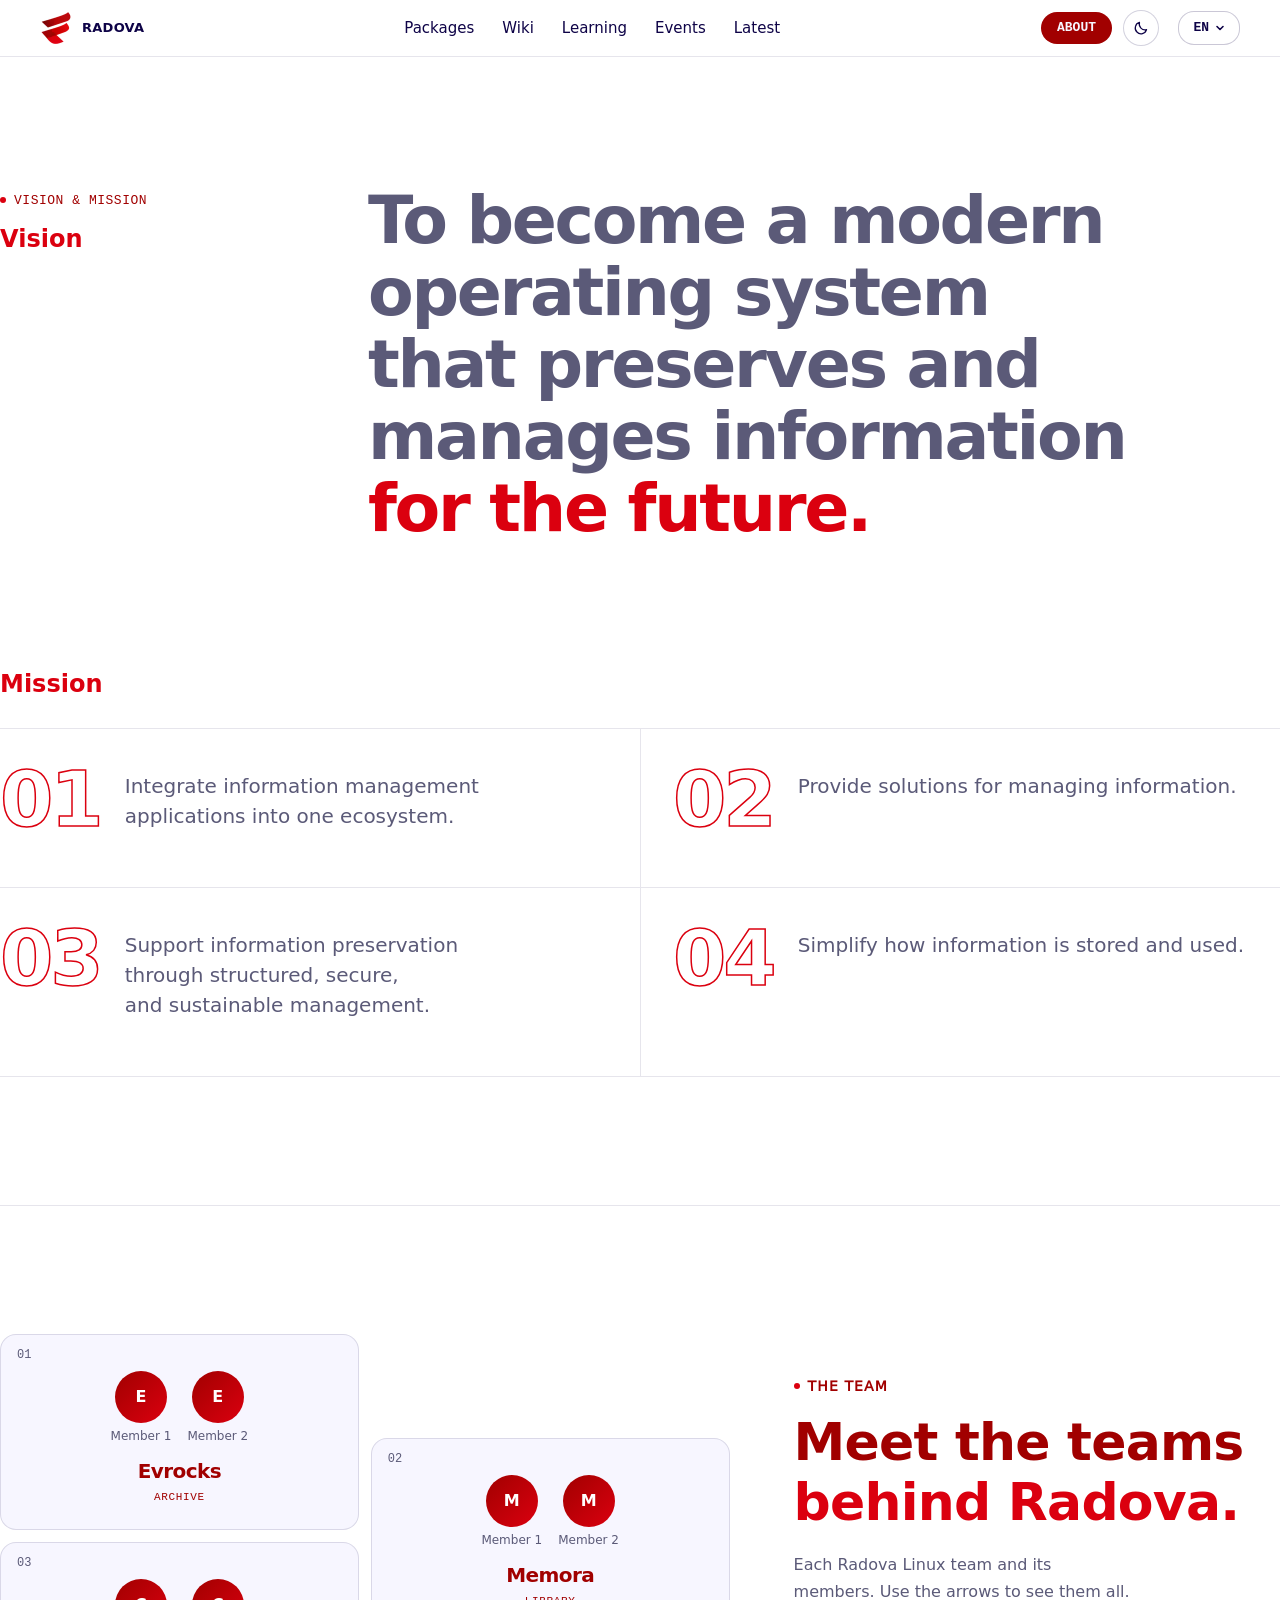
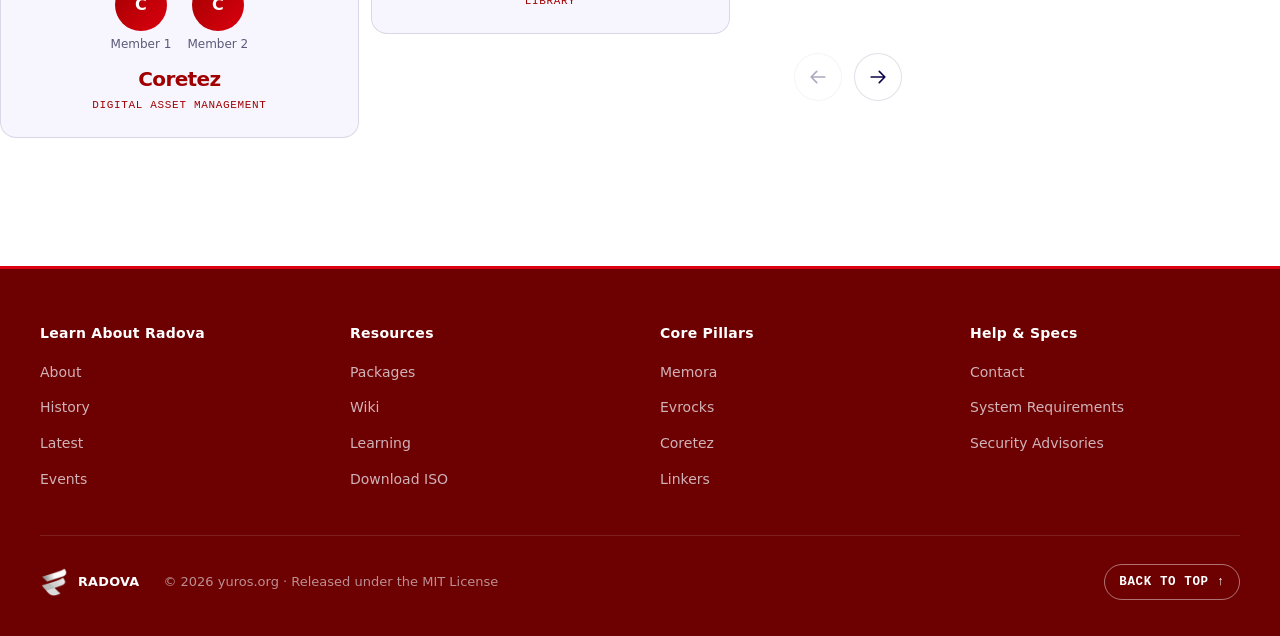
==== commit 0d57d065: "UPDATE" ====
--- a/index.html
+++ b/index.html
@@ -11,7 +11,7 @@
   <link rel="icon" type="image/png" href="assets/logo.png">
   <link rel="stylesheet" href="assets/css/pico.min.css" media="print" onload="this.media='all'">
 <noscript><link rel="stylesheet" href="assets/css/pico.min.css"></noscript>
-<style data-bundle>/*radova-pico-shield*/body>main{padding-block:0}section{margin-bottom:0}article{margin-bottom:0;padding:0;border-radius:0;background:transparent;box-shadow:none}button{background:none;border:0;padding:0;margin:0;color:inherit;font:inherit;box-shadow:none}:where(a:not([role=button])){text-decoration:none}:root{color-scheme:light;--white:#FFFFFF;--lavender:#F7F6FF;--navy:#0E0347;--red-900:#A10000;--red-700:#BB080B;--red:#DB000F;--red-gradient:linear-gradient(135deg,var(--red-900) 0%,var(--red) 100%);--text:var(--text-primary);--muted:rgba(14,3,71,0.70);--line:rgba(14,3,71,0.12);--accent:var(--red);--font-heading:"Lato",system-ui,-apple-system,sans-serif;--font-body:"Roboto Variable",system-ui,-apple-system,sans-serif;--font-mono:ui-monospace,SFMono-Regular,Menlo,Consolas,monospace;--wrap:1120px}@media (prefers-reduced-motion:no-preference){html{scroll-behavior:smooth}}body{margin:0;background:var(--surface-page);color:var(--text);font:400 1.0625rem/1.65 var(--font-body);-webkit-font-smoothing:antialiased}a{color:inherit}h1,h2,h3{font-family:var(--font-heading);font-weight:900;letter-spacing:-0.03em;line-height:1.05;margin:0;text-wrap:balance}p{margin:0;text-wrap:balance}:focus-visible{outline:2px solid currentColor;outline-offset:3px;border-radius:4px}.skip-link{position:absolute;inset-inline-start:1rem;top:-3rem;padding:0.5rem 1rem;background:var(--surface-page);color:var(--text-heading);border:1px solid var(--line);border-radius:6px;z-index:100}.skip-link:focus{top:1rem}.wrap{width:min(var(--container-max),100% - 2rem);margin-inline:auto}.ab-header .wrap{display:flex;align-items:center;justify-content:space-between;height:64px}.ab-hero{padding:clamp(3rem,8vw,5.5rem) 0 clamp(5rem,10vw,8rem);text-align:center}.eyebrow{display:inline-flex;align-items:center;gap:0.5rem;font:500 0.8125rem/1 var(--font-mono);color:var(--muted);letter-spacing:0.04em;text-transform:uppercase;margin-bottom:2rem}.eyebrow::before{content:"";width:6px;height:6px;border-radius:50%;background:var(--accent)}.ab-hero h1{font-size:clamp(2rem,10vw,6rem);margin-inline:auto}.ab-hero h1 span{display:block;color:var(--red)}.ab-hero .sub{max-width:38rem;margin:1.75rem auto 0;font-size:clamp(1.0625rem,2vw,1.25rem);color:var(--muted)}.ab-section{padding:clamp(4.5rem,10vw,8rem) 0;border-top:1px solid var(--line)}.ab-section:first-child{border-top:0}.ab-section h2{font-size:clamp(2rem,4.5vw,3.25rem);max-width:18ch}.ab-section h2 span{color:var(--accent)}.ab-section :is(h1,h2).eyebrow{font:500 0.8125rem/1 var(--font-mono);letter-spacing:0.04em;max-width:none}.split{display:grid;grid-template-columns:1fr 1fr;gap:clamp(2rem,6vw,5rem);align-items:start}.vm-grid{display:grid;grid-template-columns:1fr 3fr;gap:clamp(2rem,5vw,4rem);align-items:start}.vm-side{position:sticky;top:112px}.vm-side .eyebrow{margin-bottom:1.25rem}.vm-label{font:900 clamp(1.25rem,2vw,1.5rem)/1 var(--font-heading);color:var(--red)}.vm-vision{font:900 clamp(2rem,5.2vw,4.5rem)/1.08 var(--font-heading);letter-spacing:-0.035em;text-wrap:balance}.vm-vision em{font-style:normal;color:var(--red);white-space:nowrap}.vm-label-mission{margin-top:clamp(4.5rem,10vw,7rem)}.vm-missions{list-style:none;padding:0;margin:2rem 0 0;display:grid;grid-template-columns:repeat(2,1fr);border-top:1px solid var(--line)}.vm-missions li{display:grid;grid-template-columns:auto 1fr;gap:1.5rem;align-items:start;padding-block:2.25rem 2.5rem;padding-inline:0 2rem;border-bottom:1px solid var(--line)}.vm-missions li:nth-child(even){padding-inline-start:2rem;border-inline-start:1px solid var(--line)}.vm-num{font:900 clamp(3rem,6vw,5rem)/0.9 var(--font-heading);letter-spacing:-0.04em;color:transparent;-webkit-text-stroke:1.5px var(--red);transition:color 0.3s}.vm-missions li:hover .vm-num{color:var(--red)}.vm-missions p{font-size:clamp(1.0625rem,1.6vw,1.25rem);line-height:1.5;padding-top:0.35rem}@supports (animation-timeline:view()){@media (prefers-reduced-motion:no-preference){.vm-vision .w{display:inline-block;animation:lit linear both;animation-timeline:view();animation-range:entry 60% cover 45%}@keyframes lit{from{opacity:0.8}to{opacity:1}}}}.member-tip .avatar{width:44px;height:44px;font-size:1rem}.team{--team-gap:0.75rem;list-style:none;margin:0;padding:0;display:grid;grid-auto-flow:column dense;grid-template-rows:repeat(4,1fr);grid-auto-columns:calc((100% - var(--team-gap)) / 2);gap:var(--team-gap);overflow-x:auto;overscroll-behavior-x:contain;scroll-snap-type:x mandatory;scrollbar-width:none;counter-reset:t}.team::-webkit-scrollbar{display:none}.team .role{margin:0.35rem 0 0;font:500 0.6875rem/1.4 var(--font-mono);letter-spacing:0.06em;text-transform:uppercase;color:var(--text-heading)}.members{list-style:none;padding:0;margin:0;display:flex;flex-wrap:wrap;justify-content:flex-end;gap:0.5rem}.member{display:inline-flex;align-items:center;gap:0.6rem;max-width:100%;padding-block:0.3rem 0.3rem;padding-inline:0.3rem 0.9rem;border:1px solid var(--line);border-radius:999px;background:var(--surface-page);transition:border-color 0.3s}.avatar{flex:none;display:grid;place-items:center;width:36px;height:36px;border-radius:50%;overflow:hidden;background:var(--red-gradient);color:var(--white);font:900 0.8125rem/1 var(--font-heading)}.avatar img{width:100%;height:100%;object-fit:cover;display:block}.member-name{font-size:0.875rem;line-height:1.3;overflow-wrap:anywhere}.team .members{order:-1;justify-content:center;gap:0.75rem 1rem}.team .member{flex-direction:column;gap:0.4rem;padding:0;border:0;background:none}.team .avatar{width:52px;height:52px;font-size:1rem}.team .member-name{font-size:0.75rem;color:var(--muted)}@media (max-width:575px){.team{grid-template-rows:repeat(3,1fr);grid-auto-columns:100%}.team .members{order:0;justify-content:flex-start;gap:0.5rem 1rem}.team .member{flex-direction:row;gap:0.5rem}.team .avatar{width:32px;height:32px;font-size:0.75rem}.team .member-name{font-size:0.8125rem}}@media (min-width:1024px){.team{grid-column:1;grid-row:1 / 3}}.ab-footer .wrap{display:flex;justify-content:space-between;align-items:center;gap:1rem}@media (prefers-reduced-motion:no-preference){.ab-hero > .wrap > *{animation:rise 0.9s cubic-bezier(0.2,0.7,0.2,1) both}.ab-hero h1{animation-delay:0.08s}.ab-hero .sub{animation-delay:0.18s}}@media (max-width:1023px){.split{grid-template-columns:1fr}.vm-grid{grid-template-columns:1fr}.vm-side{position:static}.vm-missions{grid-template-columns:1fr}.vm-missions li,.vm-missions li:nth-child(even){padding:1.75rem 0;border-inline-start:0}}@font-face{font-family:"Lato Fallback";src:local("system-ui"),local("-apple-system"),local("Segoe UI"),sans-serif;size-adjust:99%}@font-face{font-family:"Roboto Fallback";src:local("system-ui"),local("-apple-system"),local("Segoe UI"),sans-serif;size-adjust:100%}:root{color-scheme:light;--font-heading:"Lato","Lato Fallback",system-ui,-apple-system,sans-serif;--font-body:"Roboto Variable","Roboto Fallback",system-ui,-apple-system,sans-serif;--font-mono:ui-monospace,SFMono-Regular,Menlo,Consolas,monospace;--red-900:#A10000;--red-700:#BB080B;--red-600:#DB000F;--red-500:#FF0000;--blue:#0035c6;--lavender:#F7F6FF;--white:#FFFFFF;--muted:#5b5a78;--line:rgba(14,3,71,0.10);--navy-gradient:linear-gradient(135deg,#0E0347 0%,#0E0347 55%,#0B2E8D 130%);--pad-x:max(1rem,calc((100% - 72rem) / 2));--pad-y:clamp(5rem,9vw,7.5rem);--ic-arrow-up-right:url("data:image/svg+xml,%3Csvg%20xmlns%3D%22http%3A%2F%2Fwww.w3.org%2F2000%2Fsvg%22%20viewBox%3D%220%200%20256%20256%22%20fill%3D%22currentColor%22%3E%3Cpath%20d%3D%22M200%2C64V168a8%2C8%2C0%2C0%2C1-16%2C0V83.31L69.66%2C197.66a8%2C8%2C0%2C0%2C1-11.32-11.32L172.69%2C72H88a8%2C8%2C0%2C0%2C1%2C0-16H192A8%2C8%2C0%2C0%2C1%2C200%2C64Z%22%2F%3E%3C%2Fsvg%3E");--ic-arrows-clockwise:url("data:image/svg+xml,%3Csvg%20xmlns%3D%22http%3A%2F%2Fwww.w3.org%2F2000%2Fsvg%22%20viewBox%3D%220%200%20256%20256%22%20fill%3D%22currentColor%22%3E%3Cpath%20d%3D%22M224%2C48V96a8%2C8%2C0%2C0%2C1-8%2C8H168a8%2C8%2C0%2C0%2C1%2C0-16h28.69L182.06%2C73.37a79.56%2C79.56%2C0%2C0%2C0-56.13-23.43h-.45A79.52%2C79.52%2C0%2C0%2C0%2C69.59%2C72.71%2C8%2C8%2C0%2C0%2C1%2C58.41%2C61.27a96%2C96%2C0%2C0%2C1%2C135%2C.79L208%2C76.69V48a8%2C8%2C0%2C0%2C1%2C16%2C0ZM186.41%2C183.29a80%2C80%2C0%2C0%2C1-112.47-.66L59.31%2C168H88a8%2C8%2C0%2C0%2C0%2C0-16H40a8%2C8%2C0%2C0%2C0-8%2C8v48a8%2C8%2C0%2C0%2C0%2C16%2C0V179.31l14.63%2C14.63A95.43%2C95.43%2C0%2C0%2C0%2C130%2C222.06h.53a95.36%2C95.36%2C0%2C0%2C0%2C67.07-27.33%2C8%2C8%2C0%2C0%2C0-11.18-11.44Z%22%2F%3E%3C%2Fsvg%3E");--ic-cpu:url("data:image/svg+xml,%3Csvg%20xmlns%3D%22http%3A%2F%2Fwww.w3.org%2F2000%2Fsvg%22%20viewBox%3D%220%200%20256%20256%22%20fill%3D%22currentColor%22%3E%3Cpath%20d%3D%22M152%2C96H104a8%2C8%2C0%2C0%2C0-8%2C8v48a8%2C8%2C0%2C0%2C0%2C8%2C8h48a8%2C8%2C0%2C0%2C0%2C8-8V104A8%2C8%2C0%2C0%2C0%2C152%2C96Zm-8%2C48H112V112h32Zm88%2C0H216V112h16a8%2C8%2C0%2C0%2C0%2C0-16H216V56a16%2C16%2C0%2C0%2C0-16-16H160V24a8%2C8%2C0%2C0%2C0-16%2C0V40H112V24a8%2C8%2C0%2C0%2C0-16%2C0V40H56A16%2C16%2C0%2C0%2C0%2C40%2C56V96H24a8%2C8%2C0%2C0%2C0%2C0%2C16H40v32H24a8%2C8%2C0%2C0%2C0%2C0%2C16H40v40a16%2C16%2C0%2C0%2C0%2C16%2C16H96v16a8%2C8%2C0%2C0%2C0%2C16%2C0V216h32v16a8%2C8%2C0%2C0%2C0%2C16%2C0V216h40a16%2C16%2C0%2C0%2C0%2C16-16V160h16a8%2C8%2C0%2C0%2C0%2C0-16Zm-32%2C56H56V56H200v95.87s0%2C.09%2C0%2C.13%2C0%2C.09%2C0%2C.13V200Z%22%2F%3E%3C%2Fsvg%3E");--ic-download-simple:url("data:image/svg+xml,%3Csvg%20xmlns%3D%22http%3A%2F%2Fwww.w3.org%2F2000%2Fsvg%22%20viewBox%3D%220%200%20256%20256%22%20fill%3D%22currentColor%22%3E%3Cpath%20d%3D%22M224%2C144v64a8%2C8%2C0%2C0%2C1-8%2C8H40a8%2C8%2C0%2C0%2C1-8-8V144a8%2C8%2C0%2C0%2C1%2C16%2C0v56H208V144a8%2C8%2C0%2C0%2C1%2C16%2C0Zm-101.66%2C5.66a8%2C8%2C0%2C0%2C0%2C11.32%2C0l40-40a8%2C8%2C0%2C0%2C0-11.32-11.32L136%2C124.69V32a8%2C8%2C0%2C0%2C0-16%2C0v92.69L93.66%2C98.34a8%2C8%2C0%2C0%2C0-11.32%2C11.32Z%22%2F%3E%3C%2Fsvg%3E");--ic-feather:url("data:image/svg+xml,%3Csvg%20xmlns%3D%22http%3A%2F%2Fwww.w3.org%2F2000%2Fsvg%22%20viewBox%3D%220%200%20256%20256%22%20fill%3D%22currentColor%22%3E%3Cpath%20d%3D%22M221.28%2C34.75a64%2C64%2C0%2C0%2C0-90.49%2C0L60.69%2C104A15.9%2C15.9%2C0%2C0%2C0%2C56%2C115.31v73.38L26.34%2C218.34a8%2C8%2C0%2C0%2C0%2C11.32%2C11.32L67.32%2C200H140.7A15.92%2C15.92%2C0%2C0%2C0%2C152%2C195.32l0%2C0%2C69.23-70A64%2C64%2C0%2C0%2C0%2C221.28%2C34.75ZM142.07%2C46.06A48%2C48%2C0%2C0%2C1%2C211.79%2C112H155.33l34.35-34.34a8%2C8%2C0%2C0%2C0-11.32-11.32L120%2C124.69V67.87ZM72%2C115.35l32-31.67v57l-32%2C32ZM140.7%2C184H83.32l56-56h56.74Z%22%2F%3E%3C%2Fsvg%3E");--ic-git-branch:url("data:image/svg+xml,%3Csvg%20xmlns%3D%22http%3A%2F%2Fwww.w3.org%2F2000%2Fsvg%22%20viewBox%3D%220%200%20256%20256%22%20fill%3D%22currentColor%22%3E%3Cpath%20d%3D%22M232%2C64a32%2C32%2C0%2C1%2C0-40%2C31v17a8%2C8%2C0%2C0%2C1-8%2C8H96a23.84%2C23.84%2C0%2C0%2C0-8%2C1.38V95a32%2C32%2C0%2C1%2C0-16%2C0v66a32%2C32%2C0%2C1%2C0%2C16%2C0V144a8%2C8%2C0%2C0%2C1%2C8-8h88a24%2C24%2C0%2C0%2C0%2C24-24V95A32.06%2C32.06%2C0%2C0%2C0%2C232%2C64ZM64%2C64A16%2C16%2C0%2C1%2C1%2C80%2C80%2C16%2C16%2C0%2C0%2C1%2C64%2C64ZM96%2C192a16%2C16%2C0%2C1%2C1-16-16A16%2C16%2C0%2C0%2C1%2C96%2C192ZM200%2C80a16%2C16%2C0%2C1%2C1%2C16-16A16%2C16%2C0%2C0%2C1%2C200%2C80Z%22%2F%3E%3C%2Fsvg%3E");--ic-hard-drives:url("data:image/svg+xml,%3Csvg%20xmlns%3D%22http%3A%2F%2Fwww.w3.org%2F2000%2Fsvg%22%20viewBox%3D%220%200%20256%20256%22%20fill%3D%22currentColor%22%3E%3Cpath%20d%3D%22M208%2C136H48a16%2C16%2C0%2C0%2C0-16%2C16v48a16%2C16%2C0%2C0%2C0%2C16%2C16H208a16%2C16%2C0%2C0%2C0%2C16-16V152A16%2C16%2C0%2C0%2C0%2C208%2C136Zm0%2C64H48V152H208v48Zm0-160H48A16%2C16%2C0%2C0%2C0%2C32%2C56v48a16%2C16%2C0%2C0%2C0%2C16%2C16H208a16%2C16%2C0%2C0%2C0%2C16-16V56A16%2C16%2C0%2C0%2C0%2C208%2C40Zm0%2C64H48V56H208v48ZM192%2C80a12%2C12%2C0%2C1%2C1-12-12A12%2C12%2C0%2C0%2C1%2C192%2C80Zm0%2C96a12%2C12%2C0%2C1%2C1-12-12A12%2C12%2C0%2C0%2C1%2C192%2C176Z%22%2F%3E%3C%2Fsvg%3E");--ic-lightning:url("data:image/svg+xml,%3Csvg%20xmlns%3D%22http%3A%2F%2Fwww.w3.org%2F2000%2Fsvg%22%20viewBox%3D%220%200%20256%20256%22%20fill%3D%22currentColor%22%3E%3Cpath%20d%3D%22M215.79%2C118.17a8%2C8%2C0%2C0%2C0-5-5.66L153.18%2C90.9l14.66-73.33a8%2C8%2C0%2C0%2C0-13.69-7l-112%2C120a8%2C8%2C0%2C0%2C0%2C3%2C13l57.63%2C21.61L88.16%2C238.43a8%2C8%2C0%2C0%2C0%2C13.69%2C7l112-120A8%2C8%2C0%2C0%2C0%2C215.79%2C118.17ZM109.37%2C214l10.47-52.38a8%2C8%2C0%2C0%2C0-5-9.06L62%2C132.71l84.62-90.66L136.16%2C94.43a8%2C8%2C0%2C0%2C0%2C5%2C9.06l52.8%2C19.8Z%22%2F%3E%3C%2Fsvg%3E");--ic-memory:url("data:image/svg+xml,%3Csvg%20xmlns%3D%22http%3A%2F%2Fwww.w3.org%2F2000%2Fsvg%22%20viewBox%3D%220%200%20256%20256%22%20fill%3D%22currentColor%22%3E%3Cpath%20d%3D%22M232%2C56H24A16%2C16%2C0%2C0%2C0%2C8%2C72V200a8%2C8%2C0%2C0%2C0%2C16%2C0V184H40v16a8%2C8%2C0%2C0%2C0%2C16%2C0V184H72v16a8%2C8%2C0%2C0%2C0%2C16%2C0V184h16v16a8%2C8%2C0%2C0%2C0%2C16%2C0V184h16v16a8%2C8%2C0%2C0%2C0%2C16%2C0V184h16v16a8%2C8%2C0%2C0%2C0%2C16%2C0V184h16v16a8%2C8%2C0%2C0%2C0%2C16%2C0V184h16v16a8%2C8%2C0%2C0%2C0%2C16%2C0V72A16%2C16%2C0%2C0%2C0%2C232%2C56ZM24%2C72H232v96H24Zm88%2C80a8%2C8%2C0%2C0%2C0%2C8-8V96a8%2C8%2C0%2C0%2C0-8-8H48a8%2C8%2C0%2C0%2C0-8%2C8v48a8%2C8%2C0%2C0%2C0%2C8%2C8ZM56%2C104h48v32H56Zm88%2C48h64a8%2C8%2C0%2C0%2C0%2C8-8V96a8%2C8%2C0%2C0%2C0-8-8H144a8%2C8%2C0%2C0%2C0-8%2C8v48A8%2C8%2C0%2C0%2C0%2C144%2C152Zm8-48h48v32H152Z%22%2F%3E%3C%2Fsvg%3E");--ic-monitor:url("data:image/svg+xml,%3Csvg%20xmlns%3D%22http%3A%2F%2Fwww.w3.org%2F2000%2Fsvg%22%20viewBox%3D%220%200%20256%20256%22%20fill%3D%22currentColor%22%3E%3Cpath%20d%3D%22M208%2C40H48A24%2C24%2C0%2C0%2C0%2C24%2C64V176a24%2C24%2C0%2C0%2C0%2C24%2C24H208a24%2C24%2C0%2C0%2C0%2C24-24V64A24%2C24%2C0%2C0%2C0%2C208%2C40Zm8%2C136a8%2C8%2C0%2C0%2C1-8%2C8H48a8%2C8%2C0%2C0%2C1-8-8V64a8%2C8%2C0%2C0%2C1%2C8-8H208a8%2C8%2C0%2C0%2C1%2C8%2C8Zm-48%2C48a8%2C8%2C0%2C0%2C1-8%2C8H96a8%2C8%2C0%2C0%2C1%2C0-16h64A8%2C8%2C0%2C0%2C1%2C168%2C224Z%22%2F%3E%3C%2Fsvg%3E");--ic-shield-check:url("data:image/svg+xml,%3Csvg%20xmlns%3D%22http%3A%2F%2Fwww.w3.org%2F2000%2Fsvg%22%20viewBox%3D%220%200%20256%20256%22%20fill%3D%22currentColor%22%3E%3Cpath%20d%3D%22M208%2C40H48A16%2C16%2C0%2C0%2C0%2C32%2C56v56c0%2C52.72%2C25.52%2C84.67%2C46.93%2C102.19%2C23.06%2C18.86%2C46%2C25.26%2C47%2C25.53a8%2C8%2C0%2C0%2C0%2C4.2%2C0c1-.27%2C23.91-6.67%2C47-25.53C198.48%2C196.67%2C224%2C164.72%2C224%2C112V56A16%2C16%2C0%2C0%2C0%2C208%2C40Zm0%2C72c0%2C37.07-13.66%2C67.16-40.6%2C89.42A129.3%2C129.3%2C0%2C0%2C1%2C128%2C223.62a128.25%2C128.25%2C0%2C0%2C1-38.92-21.81C61.82%2C179.51%2C48%2C149.3%2C48%2C112l0-56%2C160%2C0ZM82.34%2C141.66a8%2C8%2C0%2C0%2C1%2C11.32-11.32L112%2C148.69l50.34-50.35a8%2C8%2C0%2C0%2C1%2C11.32%2C11.32l-56%2C56a8%2C8%2C0%2C0%2C1-11.32%2C0Z%22%2F%3E%3C%2Fsvg%3E");--ic-stack:url("data:image/svg+xml,%3Csvg%20xmlns%3D%22http%3A%2F%2Fwww.w3.org%2F2000%2Fsvg%22%20viewBox%3D%220%200%20256%20256%22%20fill%3D%22currentColor%22%3E%3Cpath%20d%3D%22M230.91%2C172A8%2C8%2C0%2C0%2C1%2C228%2C182.91l-96%2C56a8%2C8%2C0%2C0%2C1-8.06%2C0l-96-56A8%2C8%2C0%2C0%2C1%2C36%2C169.09l92%2C53.65%2C92-53.65A8%2C8%2C0%2C0%2C1%2C230.91%2C172ZM220%2C121.09l-92%2C53.65L36%2C121.09A8%2C8%2C0%2C0%2C0%2C28%2C134.91l96%2C56a8%2C8%2C0%2C0%2C0%2C8.06%2C0l96-56A8%2C8%2C0%2C1%2C0%2C220%2C121.09ZM24%2C80a8%2C8%2C0%2C0%2C1%2C4-6.91l96-56a8%2C8%2C0%2C0%2C1%2C8.06%2C0l96%2C56a8%2C8%2C0%2C0%2C1%2C0%2C13.82l-96%2C56a8%2C8%2C0%2C0%2C1-8.06%2C0l-96-56A8%2C8%2C0%2C0%2C1%2C24%2C80Zm23.88%2C0L128%2C126.74%2C208.12%2C80%2C128%2C33.26Z%22%2F%3E%3C%2Fsvg%3E");--ic-terminal-window:url("data:image/svg+xml,%3Csvg%20xmlns%3D%22http%3A%2F%2Fwww.w3.org%2F2000%2Fsvg%22%20viewBox%3D%220%200%20256%20256%22%20fill%3D%22currentColor%22%3E%3Cpath%20d%3D%22M128%2C128a8%2C8%2C0%2C0%2C1-3%2C6.25l-40%2C32a8%2C8%2C0%2C1%2C1-10-12.5L107.19%2C128%2C75%2C102.25a8%2C8%2C0%2C1%2C1%2C10-12.5l40%2C32A8%2C8%2C0%2C0%2C1%2C128%2C128Zm48%2C24H136a8%2C8%2C0%2C0%2C0%2C0%2C16h40a8%2C8%2C0%2C0%2C0%2C0-16Zm56-96V200a16%2C16%2C0%2C0%2C1-16%2C16H40a16%2C16%2C0%2C0%2C1-16-16V56A16%2C16%2C0%2C0%2C1%2C40%2C40H216A16%2C16%2C0%2C0%2C1%2C232%2C56ZM216%2C200V56H40V200H216Z%22%2F%3E%3C%2Fsvg%3E");--ic-arrow-red:url("data:image/svg+xml,%3Csvg%20fill%3D%22%23DB000F%22%20xmlns%3D%22http%3A%2F%2Fwww.w3.org%2F2000%2Fsvg%22%20viewBox%3D%220%200%20256%20256%22%3E%3Cpath%20d%3D%22M200%2C64V168a8%2C8%2C0%2C0%2C1-16%2C0V83.31L69.66%2C197.66a8%2C8%2C0%2C0%2C1-11.32-11.32L172.69%2C72H88a8%2C8%2C0%2C0%2C1%2C0-16H192A8%2C8%2C0%2C0%2C1%2C200%2C64Z%22%2F%3E%3C%2Fsvg%3E");--ic-download-red:url("data:image/svg+xml,%3Csvg%20fill%3D%22%23DB000F%22%20xmlns%3D%22http%3A%2F%2Fwww.w3.org%2F2000%2Fsvg%22%20viewBox%3D%220%200%20256%20256%22%3E%3Cpath%20d%3D%22M224%2C144v64a8%2C8%2C0%2C0%2C1-8%2C8H40a8%2C8%2C0%2C0%2C1-8-8V144a8%2C8%2C0%2C0%2C1%2C16%2C0v56H208V144a8%2C8%2C0%2C0%2C1%2C16%2C0Zm-101.66%2C5.66a8%2C8%2C0%2C0%2C0%2C11.32%2C0l40-40a8%2C8%2C0%2C0%2C0-11.32-11.32L136%2C124.69V32a8%2C8%2C0%2C0%2C0-16%2C0v92.69L93.66%2C98.34a8%2C8%2C0%2C0%2C0-11.32%2C11.32Z%22%2F%3E%3C%2Fsvg%3E");--ic-arrow-white:url("data:image/svg+xml,%3Csvg%20fill%3D%22%23FFFFFF%22%20xmlns%3D%22http%3A%2F%2Fwww.w3.org%2F2000%2Fsvg%22%20viewBox%3D%220%200%20256%20256%22%3E%3Cpath%20d%3D%22M200%2C64V168a8%2C8%2C0%2C0%2C1-16%2C0V83.31L69.66%2C197.66a8%2C8%2C0%2C0%2C1-11.32-11.32L172.69%2C72H88a8%2C8%2C0%2C0%2C1%2C0-16H192A8%2C8%2C0%2C0%2C1%2C200%2C64Z%22%2F%3E%3C%2Fsvg%3E");--ic-stack-white:url("data:image/svg+xml,%3Csvg%20fill%3D%22%23FFFFFF%22%20xmlns%3D%22http%3A%2F%2Fwww.w3.org%2F2000%2Fsvg%22%20viewBox%3D%220%200%20256%20256%22%3E%3Cpath%20d%3D%22M230.91%2C172A8%2C8%2C0%2C0%2C1%2C228%2C182.91l-96%2C56a8%2C8%2C0%2C0%2C1-8.06%2C0l-96-56A8%2C8%2C0%2C0%2C1%2C36%2C169.09l92%2C53.65%2C92-53.65A8%2C8%2C0%2C0%2C1%2C230.91%2C172ZM220%2C121.09l-92%2C53.65L36%2C121.09A8%2C8%2C0%2C0%2C0%2C28%2C134.91l96%2C56a8%2C8%2C0%2C0%2C0%2C8.06%2C0l96-56A8%2C8%2C0%2C1%2C0%2C220%2C121.09ZM24%2C80a8%2C8%2C0%2C0%2C1%2C4-6.91l96-56a8%2C8%2C0%2C0%2C1%2C8.06%2C0l96%2C56a8%2C8%2C0%2C0%2C1%2C0%2C13.82l-96%2C56a8%2C8%2C0%2C0%2C1-8.06%2C0l-96-56A8%2C8%2C0%2C0%2C1%2C24%2C80Zm23.88%2C0L128%2C126.74%2C208.12%2C80%2C128%2C33.26Z%22%2F%3E%3C%2Fsvg%3E")}*,*::before,*::after{box-sizing:border-box}html{max-width:100%;overflow-x:clip;background-color:var(--surface-page);color-scheme:light;scroll-behavior:smooth}body{max-width:100%;overflow-x:clip;margin:0;padding:0;background-color:var(--surface-page);color:var(--text-heading);font-family:var(--font-body);font-size:16px;line-height:1.6;-webkit-font-smoothing:antialiased}body > main,main{margin:0;padding:0;counter-reset:section-counter}ul,ol,dl,li,dt,dd,figure,pre,blockquote{margin:0;padding:0;list-style:none}li::marker{content:none}p,h1,h2,h3,h4,dt,dd,td,th,code,a,span,div,article{min-width:0;overflow-wrap:anywhere}h1,h2,h3,h4,h5,h6{font-family:var(--font-heading);color:var(--text-heading);margin:0 0 1rem;text-wrap:balance}h1{font-size:clamp(2.25rem,5vw,56px);font-weight:900;line-height:1.1;letter-spacing:-0.02em}h2{font-size:clamp(2rem,4vw,48px);font-weight:900;line-height:1.15;letter-spacing:-0.015em}h3{font-size:clamp(1.25rem,2.2vw,24px);font-weight:700;line-height:1.25}h1 span,h2 span{color:var(--text-heading)}p{font-family:var(--font-body);font-size:16px;line-height:1.65;color:var(--muted);margin:0 0 1rem}.lead{font-size:clamp(1.125rem,1.8vw,20px);line-height:1.6;color:var(--muted)}.eyebrow{font-family:var(--font-body);font-size:14px;font-weight:700;text-transform:uppercase;letter-spacing:0.08em;color:var(--text-heading);margin:0 0 0.65rem}pre{overflow-x:auto;max-width:100%;background:transparent;border:0}code{background:transparent;padding:0;color:inherit;font-size:13.5px}a{color:var(--text-heading);text-decoration:underline;text-underline-offset:0.2em;transition:color 200ms cubic-bezier(.2,.7,.2,1)}a:hover{color:var(--red-700)}:focus-visible{outline:2px solid var(--red-600);outline-offset:3px}.skip-link{position:absolute;top:-4rem;inset-inline-start:1rem;z-index:100;padding:0.5rem 1rem;background:var(--red-900);color:var(--white);border-radius:999px;font-weight:600;text-decoration:none}.skip-link:focus{top:0.75rem}main > section{position:relative;padding-block:var(--pad-y);scroll-margin-top:5rem}section[data-label]{counter-increment:section-counter}section[data-label]::before{content:"// " attr(data-label);display:block;font-family:var(--font-mono);font-size:14px;font-weight:600;text-transform:uppercase;letter-spacing:0.08em;color:var(--muted);margin-bottom:1.5rem;grid-column:1 / -1}section[data-label]::after{content:"(" counter(section-counter,decimal-leading-zero) ")";position:absolute;top:var(--pad-y);inset-inline-end:var(--pad-x);font-family:var(--font-mono);font-size:14px;font-weight:600;color:var(--muted);pointer-events:none}body > header.site-header,.site-header{position:sticky;top:0;z-index:100;width:100%;min-height:48px;padding-block:0.65rem;display:flex;align-items:center;justify-content:space-between;gap:1.25rem;background:rgba(255,255,255,0.82);-webkit-backdrop-filter:blur(16px) saturate(180%);backdrop-filter:blur(16px) saturate(180%);border-bottom:1px solid var(--line)}@supports not (backdrop-filter:blur(1px)){.site-header{background:var(--surface-page)}}.brand-lockup{display:inline-flex;align-items:center;gap:0.625rem;text-decoration:none}.brand-name{font-family:var(--font-heading);font-weight:900;font-size:0.8rem;letter-spacing:0.02em;text-transform:uppercase;color:var(--text-heading)}.brand-lockup-light .brand-name{color:var(--white)}.nav-list{display:flex;align-items:center;gap:1.75rem;flex-wrap:wrap}.nav-list a{font-family:var(--font-body);font-size:15px;font-weight:500;color:var(--text-heading);text-decoration:none;transition:color 200ms cubic-bezier(.2,.7,.2,1)}.nav-list a:hover{color:var(--red-600)}.btn{display:inline-flex;align-items:center;justify-content:center;height:48px;padding-inline:1.5rem;border-radius:9999px;font-family:var(--font-body);font-size:16px;font-weight:500;line-height:1;white-space:nowrap;border:1.5px solid transparent;transition:transform 200ms cubic-bezier(.2,.7,.2,1),background-color 200ms cubic-bezier(.2,.7,.2,1),border-color 200ms cubic-bezier(.2,.7,.2,1),color 200ms cubic-bezier(.2,.7,.2,1),box-shadow 200ms cubic-bezier(.2,.7,.2,1)}.btn:active{transform:scale(0.98)}.btn-lg{height:52px;padding-inline:1.5rem;font-size:16px;font-weight:600}.btn-navy{background-color:var(--red-900);border-color:var(--red-900);color:var(--white)}.btn-navy:hover{background-color:var(--blue);border-color:var(--blue);color:var(--white)}.btn-primary{background-color:var(--red-600);border-color:var(--red-600);color:var(--white);box-shadow:0 4px 16px rgba(219,0,15,0.24)}.btn-primary:hover{background-color:var(--red-700);border-color:var(--red-700);color:var(--white)}.btn-primary:active{background-color:var(--red-900);border-color:var(--red-900)}.btn-arrow,.btn-arrow-red{padding-inline:1.5rem 0.625rem;gap:0.75rem}.btn-arrow::after,.btn-arrow-red::after{content:"";display:inline-block;width:32px;height:32px;border-radius:50%;flex-shrink:0;transition:transform 200ms cubic-bezier(.2,.7,.2,1)}.btn-arrow::after{background:var(--surface-page) var(--ic-arrow-red) center / 18px 18px no-repeat}.btn-arrow:hover::after,.btn-arrow-red:hover::after{transform:translateX(10px)}.hero{background:radial-gradient(45% 50% at 82% 18%,rgba(219,0,15,0.10),transparent 70%),radial-gradient(35% 40% at 15% 30%,rgba(14,3,71,0.04),transparent 70%),#FFFFFF;padding-top:clamp(1rem,2vw,1.75rem);padding-bottom:clamp(3.5rem,7vw,5.5rem);border-bottom:1px solid var(--line)}.hero-spec-strip{border-top:1px solid var(--line);border-bottom:1px solid var(--line);padding-block:0.5rem;margin-bottom:clamp(1.5rem,3vw,2.5rem);display:flex;justify-content:space-between;align-items:center;flex-wrap:wrap;gap:1rem}.hero-spec-strip::after{content:attr(data-sys);font-family:var(--font-mono);font-size:12px;color:var(--muted);text-transform:uppercase;letter-spacing:0.08em}.hero-chip{display:inline-flex;align-items:center;gap:0.5rem;padding:0.35rem 0.9rem;border-radius:999px;border:1px solid rgba(219,0,15,0.25);background:rgba(219,0,15,0.04);color:var(--text-heading);font-size:13px;font-weight:700;margin:0}.hero-chip::before{content:"";width:8px;height:8px;border-radius:50%;background:var(--red-600)}.hero-split{display:flex;flex-direction:column;gap:2rem}@media (min-width:56rem){.hero-split{display:grid;grid-template-columns:repeat(12,1fr);gap:clamp(2rem,4vw,3.5rem);align-items:start}.hero-split-left{grid-column:1 / 6}.hero-split-right{grid-column:6 / 13;border-inline-start:1px solid var(--red-600);padding-inline-start:clamp(1.5rem,2.5vw,2.5rem)}}.hero-split-right h1{font-family:var(--font-heading);font-size:clamp(1.5rem,5.5vw,3rem);font-weight:900;line-height:1.05;letter-spacing:-0.03em;color:var(--text-heading);margin:0;margin-bottom:1.75rem;text-transform:capitalize}.hero-split-left h1 span{color:var(--red-600)}.hero-lead{font-size:1.125rem;line-height:1.7;color:var(--muted);margin-bottom:2rem}.workbench-grid{display:flex;flex-direction:column;gap:1.5rem}@media (min-width:52rem){.workbench-grid{display:grid;grid-template-columns:1.2fr 0.8fr;gap:0;align-items:center}}.swiss-ledger{display:grid;grid-template-columns:1fr;border-top:2px solid var(--red-900);border-bottom:1px solid var(--line)}@media (min-width:42rem){.swiss-ledger{grid-template-columns:repeat(2,1fr)}}main #manifesto .swiss-ledger article.ledger-item,.ledger-item{margin:0;border-radius:0;background:transparent;box-shadow:none;border:0;padding-block:1.75rem 1.75rem;padding-inline:0 1.5rem;position:relative}@media (max-width:41.99rem){main #manifesto .swiss-ledger article.ledger-item:not(:first-child),.ledger-item:not(:first-child){border-top:1px solid var(--line)}}@media (min-width:42rem){main #manifesto .swiss-ledger article.ledger-item:nth-child(2n),.ledger-item:nth-child(2n){border-inline-start:1px solid var(--line);padding-inline-start:1.75rem;padding-inline-end:0}main #manifesto .swiss-ledger article.ledger-item:nth-child(n+3),.ledger-item:nth-child(n+3){border-top:1px solid var(--line)}}.ledger-item h3{font-family:var(--font-heading);font-size:1.25rem;font-weight:900;color:var(--text-heading);line-height:1.3;margin-bottom:0.5rem}.ledger-item h3::before{content:attr(data-index);font-family:var(--font-mono);font-size:12px;font-weight:700;color:var(--red-600);display:block;margin-bottom:0.4rem;letter-spacing:0.05em}.ledger-item:nth-child(1) h3::before{content:"01 /"}.ledger-item:nth-child(2) h3::before{content:"02 /"}.ledger-item:nth-child(3) h3::before{content:"03 /"}.ledger-item:nth-child(4) h3::before{content:"04 /"}.ledger-item p{font-size:1rem;line-height:1.6;color:var(--muted);margin:0;text-align:start}@media (prefers-reduced-motion:reduce){html{scroll-behavior:auto}main > section{scroll-margin-top:0}}.navbar{margin-inline-start:auto}.nav-links{list-style:none;margin:0;padding:0;display:flex}.nav-links li{list-style:none;margin:0;padding:0}.dropdown{position:relative;display:inline-block}nav.navbar li :where(a,[role="link"]){margin:0}.dropdown-content{position:absolute;top:calc(100% + 18px);inset-inline-end:0;inset-inline-start:auto;transform:translateY(-6px);background:var(--surface-page);min-width:250px;max-width:calc(100vw - 32px);border-radius:16px;box-shadow:0 16px 15px rgba(0,0,0,0.08);z-index:999;opacity:0;visibility:hidden;transition:opacity 0.25s ease,transform 0.25s ease,visibility 0.25s ease}.dropdown-content::before{content:'';position:absolute;top:-22px;inset-inline-start:0;inset-inline-end:0;height:22px;background:transparent}.dropdown-content.active,.btn-navy.active ~ .dropdown-content,.dropdown:hover .dropdown-content,.dropdown:focus-within .dropdown-content{opacity:1;visibility:visible;transform:translateY(0)}.dropdown-content a,.dropdown-content button.d-content-back{display:flex;justify-content:space-between;align-items:center;gap:1rem;width:100%;margin:0;padding:1.2rem 1.5rem;background:transparent;color:#A3A3A3;font-family:var(--font-heading);font-weight:700;font-size:13px;text-transform:uppercase;letter-spacing:1px;text-decoration:none;text-align:start;border:none;border-bottom:1px solid #F0F0F0;border-radius:0;cursor:pointer;transition:opacity 0.2s ease,transform 0.2s ease;white-space:nowrap}.dropdown-content :last-child{border-bottom:none}.dropdown-content a:hover,.dropdown-content a:focus,.dropdown-content button.d-content-back:hover,.dropdown-content button.d-content-back:focus{background-color:#db000f;color:var(--white);border-color:#DB000F}.dropdown-content button.d-content-back{color:var(--text-heading)}.dropdown-content button.d-content-back:hover,.dropdown-content button.d-content-back:focus{border-radius:0 0 16px 16px}.menu-arrow{position:absolute;top:100%;inset-inline-end:20px;inset-inline-start:auto;transform:none;width:0;height:0;border-inline-start:10px solid transparent;border-inline-end:10px solid transparent;border-bottom:10px solid #A3A3A3;z-index:1000;display:none;margin-top:8px}.btn-navy.active + .menu-arrow,.dropdown:hover .menu-arrow,.dropdown:focus-within .menu-arrow{display:block}.btn-navy{background-color:var(--red-900);border:none;color:#f7f6ff;font-family:var(--font-mono);font-weight:700;font-size:13px;text-transform:uppercase;padding:0.5rem 1rem;cursor:pointer;border-radius:16px;transition:opacity 0.2s ease,transform 0.2s ease;display:inline-block;text-decoration:none;line-height:normal}.btn-navy:hover{background-color:rgba(14,3,71,0.05);color:var(--text-heading)}.btn-navy.active{background-color:var(--red-900);color:var(--white)}.nav-toggle{display:none;flex-direction:column;justify-content:center;align-items:center;gap:5px;width:38px;height:38px;padding:0;margin:0;margin-inline-start:auto;background:transparent;border:1px solid var(--line);border-radius:10px;cursor:pointer;transition:background-color 0.2s ease,border-color 0.2s ease}.nav-toggle:hover{background-color:rgba(14,3,71,0.05);border-color:var(--red-900)}.nav-toggle span{display:block;width:18px;height:2px;background-color:var(--red-900);border-radius:2px;transition:transform 0.25s ease,opacity 0.2s ease}.nav-toggle[aria-expanded="true"] span:nth-child(1){transform:translateY(7px) rotate(45deg)}.nav-toggle[aria-expanded="true"] span:nth-child(2){opacity:0}.nav-toggle[aria-expanded="true"] span:nth-child(3){transform:translateY(-7px) rotate(-45deg)}@media (min-width:768px){.header-menu{display:flex;align-items:center;flex:1;gap:2.9rem}.header-menu > nav:first-child{margin-inline:auto}.header-menu .navbar{margin-inline-start:0}}@media (max-width:767px){.nav-toggle{display:inline-flex;position:relative;z-index:1002}.header-menu{display:none;position:fixed;inset:0;top:58px;z-index:999;flex-direction:column;align-items:stretch;justify-content:flex-start;width:100%;height:calc(100dvh - 58px);margin-inline-start:0;padding:0.75rem var(--pad-x) 2rem;background:var(--surface-page);border-top:1px solid var(--line);overflow-y:auto;gap:0.125rem}.header-menu.is-open{display:flex}.header-menu nav,.header-menu ul,.header-menu li{display:block;width:100%;margin:0;padding:0}.nav-list,.dropdown-content{display:flex !important;flex-direction:column;align-items:stretch;gap:0.125rem}.navbar{margin:0;padding:0;border-top:none}.navbar .btn-navy,.dropdown-content button.d-content-back,.menu-arrow,.dropdown:hover .menu-arrow,.dropdown:focus-within .menu-arrow{display:none}.dropdown-content{position:static;opacity:1;visibility:visible;transform:none;min-width:100%;max-width:100%;border:none;border-radius:0;box-shadow:none;background:transparent}.nav-list a,.dropdown-content a{display:flex;align-items:center;justify-content:flex-start;width:100%;margin:0;padding:0.55rem 0.75rem;color:var(--text-heading);font-family:var(--font-body);font-size:15.5px;font-weight:700;line-height:1.3;text-transform:none;letter-spacing:0;border:none;border-radius:10px;box-sizing:border-box}.nav-list a:hover,.nav-list a:focus,.dropdown-content a:hover,.dropdown-content a:focus{background-color:rgba(219,0,15,0.08);color:var(--red-600);border-radius:10px}}button.btn-lang{margin:0;width:auto;flex-shrink:0;display:inline-flex;align-items:center;justify-content:center;background-color:var(--surface-page);border:1.5px solid rgba(14,3,71,0.22);color:#0E0347;font-family:var(--font-mono);font-weight:700;font-size:13px;text-transform:uppercase;padding:0.5rem 0.9rem;border-radius:16px;cursor:pointer;line-height:normal;transition:border-color 0.2s ease,color 0.2s ease,background-color 0.2s ease}button.btn-lang:hover{border-color:var(--red-900);color:var(--text-heading);background-color:var(--surface-subtle)}@media (max-width:767px){button.btn-lang{margin-inline-start:auto;padding:0.45rem 0.75rem;position:relative;z-index:1002}.nav-toggle{margin-inline-start:0}}button.btn-theme{display:inline-flex;align-items:center;justify-content:center;width:36px;height:36px;min-height:36px;margin:0;margin-inline-start:auto;padding:0;border-radius:999px;border:1.5px solid rgba(14,3,71,0.18);background:#ffffff;color:#0E0347;cursor:pointer;flex-shrink:0;transition:border-color 160ms ease,color 160ms ease,background-color 160ms ease,transform 140ms ease}@media (min-width:768px){button.btn-theme{margin-inline-start:0}}button.btn-theme:hover{border-color:#DB000F;color:#DB000F;background:#F7F6FF}button.btn-theme:active{transform:scale(0.96)}:root[data-theme="dark"]{color-scheme:dark;--muted:#C4C0D4;--line:rgba(196,192,212,0.18)}:root[data-theme="dark"] body{background-color:#0B0711;color:#FFFFFF}:root[data-theme="dark"] .site-header{background:rgba(11,7,17,0.88);border-bottom-color:rgba(196,192,212,0.16)}:root[data-theme="dark"] .brand-name,:root[data-theme="dark"] .nav-list a{color:#FFFFFF}:root[data-theme="dark"] .nav-toggle span{background-color:#FFFFFF}:root[data-theme="dark"] .dropdown-content{background-color:#150B52;border-color:rgba(196,192,212,0.22)}:root[data-theme="dark"] .dropdown-content a,:root[data-theme="dark"] .dropdown-content button.d-content-back{color:#FFFFFF}:root[data-theme="dark"] button.btn-theme,:root[data-theme="dark"] button.btn-lang{background-color:#150B52;border-color:rgba(196,192,212,0.28);color:#F7F6FF}:root[data-theme="dark"] button.btn-theme:hover,:root[data-theme="dark"] button.btn-lang:hover{border-color:#DB000F;color:#FFFFFF;background-color:#0E0347}@media (max-width:767px){:root[data-theme="dark"] .header-menu{background-color:#0B0711}}.visually-hidden{position:absolute;width:1px;height:1px;overflow:hidden;clip-path:inset(50%);white-space:nowrap}:root{--red-900:#A10000;--red-700:#BB080B;--red-600:#DB000F;--red-500:#FF0000;--navy-950:#0B0711;--navy-900:#0E0347;--navy-800:#150B52;--blue:#0035C6;--lavender:#F7F6FF;--white:#FFFFFF;--surface-page:#FFFFFF;--surface-card:#FFFFFF;--surface-subtle:#F7F6FF;--surface-dock:#F0EFFC;--surface-header:rgba(255,255,255,0.82);--text-primary:#0E0347;--text-heading:#A10000;--text-muted:#5B5A78;--text-accent:#DB000F;--border-line:rgba(14,3,71,0.10);--border-card:rgba(14,3,71,0.12);--font-heading:"Lato",system-ui,-apple-system,sans-serif;--font-mono:ui-monospace,SFMono-Regular,Menlo,Consolas,monospace;--container-max:100%}:root[data-theme="dark"]{--surface-page:#0B0711;--surface-card:#150B52;--surface-subtle:#150B52;--surface-dock:#0E0347;--surface-header:rgba(11,7,17,0.88);--text-primary:#FFFFFF;--text-heading:#FFFFFF;--text-muted:#C4C0D4;--border-line:rgba(196,192,212,0.18);--border-card:rgba(196,192,212,0.16)}html{font-size:100%}@media (min-width:576px){:root{--container-max:510px}html{font-size:106.25%}}@media (min-width:768px){:root{--container-max:880px}html{font-size:112.5%}}@media (min-width:1024px){:root{--container-max:1040px}html{font-size:118.75%}}@media (min-width:1280px){:root{--container-max:1200px}html{font-size:125%}}@media (min-width:1536px){:root{--container-max:1450px}html{font-size:131.25%}}body{font-size:1rem;line-height:1.6}.site-header{position:sticky;top:0;z-index:100;min-height:48px;padding-block:0.65rem;gap:1.25rem;background:var(--surface-header);-webkit-backdrop-filter:blur(16px) saturate(180%);backdrop-filter:blur(16px) saturate(180%);border-bottom:1px solid var(--border-line)}:root .site-header{background:var(--surface-header);border-bottom-color:var(--border-line)}:root[data-theme="dark"] .site-header{border-bottom-color:var(--border-line)}.site-header .brand-name{font-family:var(--font-heading);font-size:0.8rem;font-weight:900;letter-spacing:0.02em;text-transform:uppercase;color:var(--text-primary)}.site-header .nav-list a{font-size:15px;font-weight:500;color:var(--text-primary)}.site-header .nav-list a[aria-current="page"]{font-weight:700;text-decoration:underline;text-decoration-color:#DB000F;text-decoration-thickness:2px;text-underline-offset:6px}:root[data-theme="dark"] .site-header .nav-list a[aria-current="page"]{text-decoration-color:#FF6B74}:root:not([data-theme="dark"]) .dropdown-content a{color:#0E0347}#about-menu-btn.btn-navy{border-radius:16px;font-size:13px}@media (min-width:768px){.site-header .dropdown-content{top:calc(100% + 18px);min-width:250px;border-radius:16px}}button.btn-theme{width:36px;height:36px;min-width:36px;padding:0;border-radius:999px}button.btn-lang{border-radius:16px;font-size:13px}@media (max-width:767px){.nav-toggle{width:38px;height:38px}.header-menu.is-open{top:58px;height:calc(100dvh - 58px)}}.btn-primary,.button{display:inline-flex;align-items:center;justify-content:center;height:48px;padding:0 1.5rem;border-radius:9999px}.btn-primary,.button:not([class*="--outline"]){background:var(--red-600);border-color:var(--red-600);color:#FFFFFF;box-shadow:0 4px 16px rgba(219,0,15,0.24)}.hero-chip,.chip{border-radius:999px;padding:0.35rem 0.9rem;font-size:13px;border:1px solid rgba(219,0,15,0.25);background:rgba(219,0,15,0.04)}*,*::before,*::after{transition-property:opacity,transform !important}:root{--pad-x:max(1rem,calc((100% - var(--container-max)) / 2))}.lang-menu{position:relative;flex-shrink:0}.lang-menu button.btn-lang{margin:0;gap:0.375rem}.lang-menu button.btn-lang svg{transition:transform 0.2s ease}.lang-menu button.btn-lang[aria-expanded="true"] svg{transform:rotate(180deg)}.lang-menu .lang-list{position:absolute;top:calc(100% + 0.5rem);inset-inline-end:0;z-index:1003;display:block;min-width:11rem;margin:0;padding:0.375rem;list-style:none;background:var(--surface-card);border:1px solid var(--border-card);border-radius:16px;box-shadow:0 12px 30px rgba(14,3,71,0.12)}.lang-menu .lang-list[hidden]{display:none}.lang-menu .lang-list li{margin:0;padding:0;list-style:none}.lang-menu .lang-list a{display:block;width:100%;margin:0;padding:0.55rem 0.75rem;border:0;border-radius:10px;background:none;color:var(--text-primary);text-decoration:none;font:inherit;font-size:14px;font-weight:500;line-height:1.4;text-align:start;cursor:pointer}.lang-menu .lang-list a:hover,.lang-menu .lang-list a:focus-visible{background:var(--surface-subtle)}.lang-menu .lang-list a[aria-current="true"]{color:var(--text-heading);font-weight:700}.lang-menu .lang-list a[aria-current="true"]::after{content:"\2713" / "";float:inline-end;color:var(--text-accent)}@media (max-width:767px){.lang-menu{z-index:1002}}[dir="rtl"] :is(.btn-arrow,.btn-arrow-red,.button--arrow)::after{transform:scaleX(-1)}[dir="rtl"] :is(.btn-arrow,.btn-arrow-red):hover::after{transform:translateX(-10px) scaleX(-1)}[dir="rtl"] *{letter-spacing:normal !important}h1,h2,h3,h4,h5,h6,.eyebrow,.vm-label{overflow-wrap:normal;word-break:normal}@media (min-width:768px){.dropdown::after{content:"-";color:transparent;position:absolute;top:100%;inset-inline-end:0;width:250px;height:24px;display:none}.dropdown:hover::after,.dropdown:focus-within::after{display:block}}@media (min-width:768px){body>header.site-header,.site-header{gap:clamp(0.5rem,1.2vw,20px)}.site-header .header-menu{gap:clamp(0.75rem,2vw,46px)}.site-header .nav-list{flex-wrap:nowrap!important;gap:clamp(0.65rem,1.6vw,28px)}.site-header .brand-lockup,.site-header .nav-list a,.site-header .btn-navy,.site-header button.btn-lang{white-space:nowrap;flex-shrink:0}}main>section{width:100%;padding-inline:var(--pad-x)}.site-footer{width:100%;padding-inline:max(var(--pad-x,1rem),calc((100% - var(--container-max,1200px)) / 2));box-sizing:border-box}.site-footer nav,.site-footer .footer-col{display:block}.site-footer .footer-links,.site-footer nav ul{display:flex;flex-direction:column;align-items:flex-start;margin:0;padding:0;list-style:none}.site-footer .footer-links li,.site-footer nav li{margin:0;padding:0;list-style:none}:root{--container-max:100%;--pad-x:max(1rem,calc((100% - var(--container-max)) / 2))}@media (min-width:576px){:root{--container-max:540px}}@media (min-width:768px){:root{--container-max:min(92vw,920px)}}@media (min-width:1024px){:root{--container-max:min(94vw,1080px)}}@media (min-width:1280px){:root{--container-max:1200px}}@media (min-width:1536px){:root{--container-max:1450px}}body>footer.site-footer,.site-footer{padding-block:56px 36px;padding-inline:max(var(--pad-x,1rem),calc((100% - var(--container-max,1200px)) / 2))}.site-footer .footer-grid{gap:36px 32px;padding-bottom:44px}@media (min-width:1024px){.site-footer .footer-grid{gap:40px}}@media (min-width:1536px){.site-footer .footer-grid{gap:48px}}.site-footer .footer-heading{font-size:14px;line-height:1.25;margin:0 0 16px}.site-footer .footer-links{gap:10px}.site-footer .footer-links a{font-size:14px;line-height:1.4}.site-footer .footer-bottom{gap:20px;padding-top:28px}.site-footer .footer-brand-bar{gap:12px 24px}.site-footer .footer-copy{font-size:13px}.site-footer .footer-top{font-size:12.5px;padding:7px 14px}/*about-theme-sync*/html,:root{--pico-font-size:100%!important;font-size:100%!important}:root{--navy:#0E0347;--red:#DB000F;--red-gradient:linear-gradient(135deg,#A10000 0%,#DB000F 100%);--text:var(--text-primary)}body{background-color:var(--surface-page,#FFFFFF);color:var(--text-primary,#0E0347);font-family:var(--font-body);font-size:16px;line-height:1.6}:root[data-theme="dark"] body{background-color:#0B0711;color:#FFFFFF}:root[data-theme="dark"]{--text:#FFFFFF;--muted:#C4C0D4}h1,h2,h3,h4,h5,h6{font-family:var(--font-heading);color:var(--text-heading,#A10000)}:root[data-theme="dark"] h1,:root[data-theme="dark"] h2,:root[data-theme="dark"] h3,:root[data-theme="dark"] h4{color:#FFFFFF}.hero-lead,.ledger-item p,form label{color:var(--text-muted,#5B5A78)}:root[data-theme="dark"] .hero-lead,:root[data-theme="dark"] .ledger-item p,:root[data-theme="dark"] form label{color:#C4C0D4}.ledger-item p{text-align:start}[dir="rtl"] .ledger-item p{text-align:right}.form-input::placeholder{color:var(--text-muted,#5B5A78);opacity:1}:root[data-theme="dark"] .form-input::placeholder{color:#C4C0D4;opacity:1}#submit-btn.btn-primary{background-color:#DB000F;border-color:#DB000F;color:#FFFFFF}#submit-btn.btn-primary:hover{background-color:#BB080B;border-color:#BB080B;color:#FFFFFF}:root[data-theme="dark"] .lang-menu .lang-list{background:#150B52;border-color:rgba(196,192,212,0.22)}:root[data-theme="dark"] .lang-menu .lang-list a{color:#FFFFFF}:root[data-theme="dark"] .lang-menu .lang-list a[aria-current="true"]{color:#FF6B74}input,select,textarea{margin-bottom:0}.wrap{width:100%;max-width:none;margin:0}.ab-hero h1{font-size:clamp(2.25rem,5vw,56px);line-height:1.08;letter-spacing:-0.025em}.tl-filter{top:58px}.tl-filter select,.tl-filter button{margin:0}:root[data-theme="dark"] .hero,:root[data-theme="dark"] .ab-hero{background:radial-gradient(46% 52% at 82% 18%,rgba(219,0,15,0.16),transparent 72%),radial-gradient(38% 46% at 15% 32%,rgba(21,11,82,0.45),transparent 72%),#0B0711}:root[data-theme="dark"] .hero-chip{background:rgba(219,0,15,0.12);border-color:rgba(255,107,116,0.35);color:#FFFFFF}:root[data-theme="dark"] .swiss-ledger,:root[data-theme="dark"] .ledger-item{border-color:rgba(196,192,212,0.18)}html{scroll-padding-block-start:5.5rem}body>header.site-header,.site-header{margin:0;padding-block:10px;padding-inline:max(16px,calc((100% - var(--container-max,var(--radova-max-width,100%))) / 2));gap:20px;min-height:58px;box-sizing:border-box}.site-header .brand-lockup{display:inline-flex;align-items:center;gap:10px;margin:0;padding:0;text-decoration:none;flex-shrink:0}.site-header .brand-name{font-family:"Lato",system-ui,-apple-system,sans-serif;font-size:13px;font-weight:900;line-height:1.2;letter-spacing:0.02em;text-transform:uppercase;color:#0E0347}.site-header .nav-list,.site-header ul.nav-list{display:flex;align-items:center;gap:28px;margin:0;padding:0;list-style:none}.site-header .nav-list li{margin:0;padding:0;list-style:none}.site-header .nav-list a{display:inline-flex;align-items:center;padding:6px 0;margin:0;font-family:"Roboto Variable",system-ui,-apple-system,sans-serif;font-size:15px;font-weight:500;line-height:1.2;color:#0E0347;text-decoration:none}.site-header .nav-list a[aria-current="page"]{font-weight:700;text-decoration:underline;text-decoration-color:#DB000F;text-decoration-thickness:2px;text-underline-offset:6px}:root[data-theme="dark"] .site-header .nav-list a[aria-current="page"]{text-decoration-color:#FF6B74}.site-header button{margin:0}.site-header .btn-theme{width:36px;height:36px;padding:0;display:inline-flex;align-items:center;justify-content:center;flex-shrink:0}.site-header .btn-navy,.site-header #about-menu-btn.btn-navy{display:inline-flex;align-items:center;justify-content:center;gap:6px;margin:0;font-family:ui-monospace,SFMono-Regular,Menlo,Consolas,monospace;font-size:13px;font-weight:700;line-height:1.2;text-transform:uppercase;padding:8px 16px;border-radius:16px;background-color:#A10000;color:#F7F6FF}.site-header button.btn-lang{display:inline-flex;align-items:center;justify-content:center;margin:0;font-family:ui-monospace,SFMono-Regular,Menlo,Consolas,monospace;font-size:13px;font-weight:700;line-height:1.2;text-transform:uppercase;padding:8px 14px;border-radius:16px;color:#0E0347}@media (min-width:768px){.site-header .header-menu{display:flex;align-items:center;flex:1;gap:46px;margin:0;margin-inline-start:0}.site-header .header-menu>nav:first-child{margin-inline:auto}.site-header .navbar{margin:0;margin-inline-start:0}}:root[data-theme="dark"] .site-header .brand-name,:root[data-theme="dark"] .site-header .nav-list a{color:#FFFFFF}:root[data-theme="dark"] .site-header .btn-navy,:root[data-theme="dark"] .site-header #about-menu-btn.btn-navy,:root[data-theme="dark"] .site-header button.btn-lang{background-color:#150B52;color:#FFFFFF;border-color:rgba(196,192,212,0.28)}@media (max-width:767px){.site-header .nav-list{flex-direction:column;align-items:stretch;gap:6px}.site-header button.btn-lang{padding:7px 12px}.site-header .nav-list a{font-size:15.5px;font-weight:700;padding:9px 12px;min-height:44px}}@media (prefers-reduced-motion:reduce){*,*::before,*::after{animation-duration:0.01ms!important;animation-iteration-count:1!important;transition-duration:0.01ms!important;scroll-behavior:auto!important}}</style>
+<style data-bundle>/*radova-pico-shield*/body>main{padding-block:0}section{margin-bottom:0}article{margin-bottom:0;padding:0;border-radius:0;background:transparent;box-shadow:none}[type=button],[type=submit],[type=reset],button{width:auto;background:none;border:0;padding:0;margin:0;color:inherit;font:inherit;box-shadow:none}:where(a:not([role=button])){text-decoration:none}:root{color-scheme:light;--white:#FFFFFF;--lavender:#F7F6FF;--navy:#0E0347;--red-900:#A10000;--red-700:#BB080B;--red:#DB000F;--red-gradient:linear-gradient(135deg,var(--red-900) 0%,var(--red) 100%);--text:var(--text-primary);--muted:rgba(14,3,71,0.70);--line:rgba(14,3,71,0.12);--accent:var(--red);--font-heading:"Lato",system-ui,-apple-system,sans-serif;--font-body:"Roboto Variable",system-ui,-apple-system,sans-serif;--font-mono:ui-monospace,SFMono-Regular,Menlo,Consolas,monospace;--wrap:1120px}@media (prefers-reduced-motion:no-preference){html{scroll-behavior:smooth}}body{margin:0;background:var(--surface-page);color:var(--text);font:400 1.0625rem/1.65 var(--font-body);-webkit-font-smoothing:antialiased}a{color:inherit}h1,h2,h3{font-family:var(--font-heading);font-weight:900;letter-spacing:-0.03em;line-height:1.05;margin:0;text-wrap:balance}p{margin:0;text-wrap:balance}:focus-visible{outline:2px solid currentColor;outline-offset:3px;border-radius:4px}.skip-link{position:absolute;inset-inline-start:1rem;top:-3rem;padding:0.5rem 1rem;background:var(--surface-page);color:var(--text-heading);border:1px solid var(--line);border-radius:6px;z-index:100}.skip-link:focus{top:1rem}.wrap{width:min(var(--container-max),100% - 2rem);margin-inline:auto}.ab-header .wrap{display:flex;align-items:center;justify-content:space-between;height:64px}.ab-hero{padding:clamp(3rem,8vw,5.5rem) 0 clamp(5rem,10vw,8rem);text-align:center}.eyebrow{display:inline-flex;align-items:center;gap:0.5rem;font:500 0.8125rem/1 var(--font-mono);color:var(--muted);letter-spacing:0.04em;text-transform:uppercase;margin-bottom:2rem}.eyebrow::before{content:"";width:6px;height:6px;border-radius:50%;background:var(--accent)}.ab-hero h1{font-size:clamp(2rem,10vw,6rem);margin-inline:auto}.ab-hero h1 span{display:block;color:var(--red)}.ab-hero .sub{max-width:38rem;margin:1.75rem auto 0;font-size:clamp(1.0625rem,2vw,1.25rem);color:var(--muted)}.ab-section{padding:clamp(4.5rem,10vw,8rem) 0;border-top:1px solid var(--line)}.ab-section:first-child{border-top:0}.ab-section h2{font-size:clamp(2rem,4.5vw,3.25rem);max-width:18ch}.ab-section h2 span{color:var(--accent)}.ab-section :is(h1,h2).eyebrow{font:500 0.8125rem/1 var(--font-mono);letter-spacing:0.04em;max-width:none}.split{display:grid;grid-template-columns:1fr 1fr;gap:clamp(2rem,6vw,5rem);align-items:start}.vm-grid{display:grid;grid-template-columns:1fr 3fr;gap:clamp(2rem,5vw,4rem);align-items:start}.vm-side{position:sticky;top:112px}.vm-side .eyebrow{margin-bottom:1.25rem}.vm-label{font:900 clamp(1.25rem,2vw,1.5rem)/1 var(--font-heading);color:var(--red)}.vm-vision{font:900 clamp(2rem,5.2vw,4.5rem)/1.08 var(--font-heading);letter-spacing:-0.035em;text-wrap:balance}.vm-vision em{font-style:normal;color:var(--red);white-space:nowrap}.vm-label-mission{margin-top:clamp(4.5rem,10vw,7rem)}.vm-missions{list-style:none;padding:0;margin:2rem 0 0;display:grid;grid-template-columns:repeat(2,1fr);border-top:1px solid var(--line)}.vm-missions li{display:grid;grid-template-columns:auto 1fr;gap:1.5rem;align-items:start;padding-block:2.25rem 2.5rem;padding-inline:0 2rem;border-bottom:1px solid var(--line)}.vm-missions li:nth-child(even){padding-inline-start:2rem;border-inline-start:1px solid var(--line)}.vm-num{font:900 clamp(3rem,6vw,5rem)/0.9 var(--font-heading);letter-spacing:-0.04em;color:transparent;-webkit-text-stroke:1.5px var(--red);transition:color 0.3s}.vm-missions li:hover .vm-num{color:var(--red)}.vm-missions p{font-size:clamp(1.0625rem,1.6vw,1.25rem);line-height:1.5;padding-top:0.35rem}@supports (animation-timeline:view()){@media (prefers-reduced-motion:no-preference){.vm-vision .w{display:inline-block;animation:lit linear both;animation-timeline:view();animation-range:entry 60% cover 45%}@keyframes lit{from{opacity:0.8}to{opacity:1}}}}.member-tip .avatar{width:44px;height:44px;font-size:1rem}.team{--team-gap:0.75rem;list-style:none;margin:0;padding:0;display:grid;grid-auto-flow:column dense;grid-template-rows:repeat(4,1fr);grid-auto-columns:calc((100% - var(--team-gap)) / 2);gap:var(--team-gap);overflow-x:auto;overscroll-behavior-x:contain;scroll-snap-type:x mandatory;scrollbar-width:none;counter-reset:t}.team::-webkit-scrollbar{display:none}.team .role{margin:0.35rem 0 0;font:500 0.6875rem/1.4 var(--font-mono);letter-spacing:0.06em;text-transform:uppercase;color:var(--text-heading)}.members{list-style:none;padding:0;margin:0;display:flex;flex-wrap:wrap;justify-content:flex-end;gap:0.5rem}.member{display:inline-flex;align-items:center;gap:0.6rem;max-width:100%;padding-block:0.3rem 0.3rem;padding-inline:0.3rem 0.9rem;border:1px solid var(--line);border-radius:999px;background:var(--surface-page);transition:border-color 0.3s}.avatar{flex:none;display:grid;place-items:center;width:36px;height:36px;border-radius:50%;overflow:hidden;background:var(--red-gradient);color:var(--white);font:900 0.8125rem/1 var(--font-heading)}.avatar img{width:100%;height:100%;object-fit:cover;display:block}.member-name{font-size:0.875rem;line-height:1.3;overflow-wrap:anywhere}.team .members{order:-1;justify-content:center;gap:0.75rem 1rem}.team .member{flex-direction:column;gap:0.4rem;padding:0;border:0;background:none}.team .avatar{width:52px;height:52px;font-size:1rem}.team .member-name{font-size:0.75rem;color:var(--muted)}@media (max-width:575px){.team{grid-template-rows:repeat(3,1fr);grid-auto-columns:100%}.team .members{order:0;justify-content:flex-start;gap:0.5rem 1rem}.team .member{flex-direction:row;gap:0.5rem}.team .avatar{width:32px;height:32px;font-size:0.75rem}.team .member-name{font-size:0.8125rem}}@media (min-width:1024px){.team{grid-column:1;grid-row:1 / 3}}.ab-footer .wrap{display:flex;justify-content:space-between;align-items:center;gap:1rem}@media (prefers-reduced-motion:no-preference){.ab-hero > .wrap > *{animation:rise 0.9s cubic-bezier(0.2,0.7,0.2,1) both}.ab-hero h1{animation-delay:0.08s}.ab-hero .sub{animation-delay:0.18s}}@media (max-width:1023px){.split{grid-template-columns:1fr}.vm-grid{grid-template-columns:1fr}.vm-side{position:static}.vm-missions{grid-template-columns:1fr}.vm-missions li,.vm-missions li:nth-child(even){padding:1.75rem 0;border-inline-start:0}}@font-face{font-family:"Lato Fallback";src:local("system-ui"),local("-apple-system"),local("Segoe UI"),sans-serif;size-adjust:99%}@font-face{font-family:"Roboto Fallback";src:local("system-ui"),local("-apple-system"),local("Segoe UI"),sans-serif;size-adjust:100%}:root{color-scheme:light;--font-heading:"Lato","Lato Fallback",system-ui,-apple-system,sans-serif;--font-body:"Roboto Variable","Roboto Fallback",system-ui,-apple-system,sans-serif;--font-mono:ui-monospace,SFMono-Regular,Menlo,Consolas,monospace;--red-900:#A10000;--red-700:#BB080B;--red-600:#DB000F;--red-500:#FF0000;--blue:#0035c6;--lavender:#F7F6FF;--white:#FFFFFF;--muted:#5b5a78;--line:rgba(14,3,71,0.10);--navy-gradient:linear-gradient(135deg,#0E0347 0%,#0E0347 55%,#0B2E8D 130%);--pad-x:max(1rem,calc((100% - 72rem) / 2));--pad-y:clamp(5rem,9vw,7.5rem);--ic-arrow-up-right:url("data:image/svg+xml,%3Csvg%20xmlns%3D%22http%3A%2F%2Fwww.w3.org%2F2000%2Fsvg%22%20viewBox%3D%220%200%20256%20256%22%20fill%3D%22currentColor%22%3E%3Cpath%20d%3D%22M200%2C64V168a8%2C8%2C0%2C0%2C1-16%2C0V83.31L69.66%2C197.66a8%2C8%2C0%2C0%2C1-11.32-11.32L172.69%2C72H88a8%2C8%2C0%2C0%2C1%2C0-16H192A8%2C8%2C0%2C0%2C1%2C200%2C64Z%22%2F%3E%3C%2Fsvg%3E");--ic-arrows-clockwise:url("data:image/svg+xml,%3Csvg%20xmlns%3D%22http%3A%2F%2Fwww.w3.org%2F2000%2Fsvg%22%20viewBox%3D%220%200%20256%20256%22%20fill%3D%22currentColor%22%3E%3Cpath%20d%3D%22M224%2C48V96a8%2C8%2C0%2C0%2C1-8%2C8H168a8%2C8%2C0%2C0%2C1%2C0-16h28.69L182.06%2C73.37a79.56%2C79.56%2C0%2C0%2C0-56.13-23.43h-.45A79.52%2C79.52%2C0%2C0%2C0%2C69.59%2C72.71%2C8%2C8%2C0%2C0%2C1%2C58.41%2C61.27a96%2C96%2C0%2C0%2C1%2C135%2C.79L208%2C76.69V48a8%2C8%2C0%2C0%2C1%2C16%2C0ZM186.41%2C183.29a80%2C80%2C0%2C0%2C1-112.47-.66L59.31%2C168H88a8%2C8%2C0%2C0%2C0%2C0-16H40a8%2C8%2C0%2C0%2C0-8%2C8v48a8%2C8%2C0%2C0%2C0%2C16%2C0V179.31l14.63%2C14.63A95.43%2C95.43%2C0%2C0%2C0%2C130%2C222.06h.53a95.36%2C95.36%2C0%2C0%2C0%2C67.07-27.33%2C8%2C8%2C0%2C0%2C0-11.18-11.44Z%22%2F%3E%3C%2Fsvg%3E");--ic-cpu:url("data:image/svg+xml,%3Csvg%20xmlns%3D%22http%3A%2F%2Fwww.w3.org%2F2000%2Fsvg%22%20viewBox%3D%220%200%20256%20256%22%20fill%3D%22currentColor%22%3E%3Cpath%20d%3D%22M152%2C96H104a8%2C8%2C0%2C0%2C0-8%2C8v48a8%2C8%2C0%2C0%2C0%2C8%2C8h48a8%2C8%2C0%2C0%2C0%2C8-8V104A8%2C8%2C0%2C0%2C0%2C152%2C96Zm-8%2C48H112V112h32Zm88%2C0H216V112h16a8%2C8%2C0%2C0%2C0%2C0-16H216V56a16%2C16%2C0%2C0%2C0-16-16H160V24a8%2C8%2C0%2C0%2C0-16%2C0V40H112V24a8%2C8%2C0%2C0%2C0-16%2C0V40H56A16%2C16%2C0%2C0%2C0%2C40%2C56V96H24a8%2C8%2C0%2C0%2C0%2C0%2C16H40v32H24a8%2C8%2C0%2C0%2C0%2C0%2C16H40v40a16%2C16%2C0%2C0%2C0%2C16%2C16H96v16a8%2C8%2C0%2C0%2C0%2C16%2C0V216h32v16a8%2C8%2C0%2C0%2C0%2C16%2C0V216h40a16%2C16%2C0%2C0%2C0%2C16-16V160h16a8%2C8%2C0%2C0%2C0%2C0-16Zm-32%2C56H56V56H200v95.87s0%2C.09%2C0%2C.13%2C0%2C.09%2C0%2C.13V200Z%22%2F%3E%3C%2Fsvg%3E");--ic-download-simple:url("data:image/svg+xml,%3Csvg%20xmlns%3D%22http%3A%2F%2Fwww.w3.org%2F2000%2Fsvg%22%20viewBox%3D%220%200%20256%20256%22%20fill%3D%22currentColor%22%3E%3Cpath%20d%3D%22M224%2C144v64a8%2C8%2C0%2C0%2C1-8%2C8H40a8%2C8%2C0%2C0%2C1-8-8V144a8%2C8%2C0%2C0%2C1%2C16%2C0v56H208V144a8%2C8%2C0%2C0%2C1%2C16%2C0Zm-101.66%2C5.66a8%2C8%2C0%2C0%2C0%2C11.32%2C0l40-40a8%2C8%2C0%2C0%2C0-11.32-11.32L136%2C124.69V32a8%2C8%2C0%2C0%2C0-16%2C0v92.69L93.66%2C98.34a8%2C8%2C0%2C0%2C0-11.32%2C11.32Z%22%2F%3E%3C%2Fsvg%3E");--ic-feather:url("data:image/svg+xml,%3Csvg%20xmlns%3D%22http%3A%2F%2Fwww.w3.org%2F2000%2Fsvg%22%20viewBox%3D%220%200%20256%20256%22%20fill%3D%22currentColor%22%3E%3Cpath%20d%3D%22M221.28%2C34.75a64%2C64%2C0%2C0%2C0-90.49%2C0L60.69%2C104A15.9%2C15.9%2C0%2C0%2C0%2C56%2C115.31v73.38L26.34%2C218.34a8%2C8%2C0%2C0%2C0%2C11.32%2C11.32L67.32%2C200H140.7A15.92%2C15.92%2C0%2C0%2C0%2C152%2C195.32l0%2C0%2C69.23-70A64%2C64%2C0%2C0%2C0%2C221.28%2C34.75ZM142.07%2C46.06A48%2C48%2C0%2C0%2C1%2C211.79%2C112H155.33l34.35-34.34a8%2C8%2C0%2C0%2C0-11.32-11.32L120%2C124.69V67.87ZM72%2C115.35l32-31.67v57l-32%2C32ZM140.7%2C184H83.32l56-56h56.74Z%22%2F%3E%3C%2Fsvg%3E");--ic-git-branch:url("data:image/svg+xml,%3Csvg%20xmlns%3D%22http%3A%2F%2Fwww.w3.org%2F2000%2Fsvg%22%20viewBox%3D%220%200%20256%20256%22%20fill%3D%22currentColor%22%3E%3Cpath%20d%3D%22M232%2C64a32%2C32%2C0%2C1%2C0-40%2C31v17a8%2C8%2C0%2C0%2C1-8%2C8H96a23.84%2C23.84%2C0%2C0%2C0-8%2C1.38V95a32%2C32%2C0%2C1%2C0-16%2C0v66a32%2C32%2C0%2C1%2C0%2C16%2C0V144a8%2C8%2C0%2C0%2C1%2C8-8h88a24%2C24%2C0%2C0%2C0%2C24-24V95A32.06%2C32.06%2C0%2C0%2C0%2C232%2C64ZM64%2C64A16%2C16%2C0%2C1%2C1%2C80%2C80%2C16%2C16%2C0%2C0%2C1%2C64%2C64ZM96%2C192a16%2C16%2C0%2C1%2C1-16-16A16%2C16%2C0%2C0%2C1%2C96%2C192ZM200%2C80a16%2C16%2C0%2C1%2C1%2C16-16A16%2C16%2C0%2C0%2C1%2C200%2C80Z%22%2F%3E%3C%2Fsvg%3E");--ic-hard-drives:url("data:image/svg+xml,%3Csvg%20xmlns%3D%22http%3A%2F%2Fwww.w3.org%2F2000%2Fsvg%22%20viewBox%3D%220%200%20256%20256%22%20fill%3D%22currentColor%22%3E%3Cpath%20d%3D%22M208%2C136H48a16%2C16%2C0%2C0%2C0-16%2C16v48a16%2C16%2C0%2C0%2C0%2C16%2C16H208a16%2C16%2C0%2C0%2C0%2C16-16V152A16%2C16%2C0%2C0%2C0%2C208%2C136Zm0%2C64H48V152H208v48Zm0-160H48A16%2C16%2C0%2C0%2C0%2C32%2C56v48a16%2C16%2C0%2C0%2C0%2C16%2C16H208a16%2C16%2C0%2C0%2C0%2C16-16V56A16%2C16%2C0%2C0%2C0%2C208%2C40Zm0%2C64H48V56H208v48ZM192%2C80a12%2C12%2C0%2C1%2C1-12-12A12%2C12%2C0%2C0%2C1%2C192%2C80Zm0%2C96a12%2C12%2C0%2C1%2C1-12-12A12%2C12%2C0%2C0%2C1%2C192%2C176Z%22%2F%3E%3C%2Fsvg%3E");--ic-lightning:url("data:image/svg+xml,%3Csvg%20xmlns%3D%22http%3A%2F%2Fwww.w3.org%2F2000%2Fsvg%22%20viewBox%3D%220%200%20256%20256%22%20fill%3D%22currentColor%22%3E%3Cpath%20d%3D%22M215.79%2C118.17a8%2C8%2C0%2C0%2C0-5-5.66L153.18%2C90.9l14.66-73.33a8%2C8%2C0%2C0%2C0-13.69-7l-112%2C120a8%2C8%2C0%2C0%2C0%2C3%2C13l57.63%2C21.61L88.16%2C238.43a8%2C8%2C0%2C0%2C0%2C13.69%2C7l112-120A8%2C8%2C0%2C0%2C0%2C215.79%2C118.17ZM109.37%2C214l10.47-52.38a8%2C8%2C0%2C0%2C0-5-9.06L62%2C132.71l84.62-90.66L136.16%2C94.43a8%2C8%2C0%2C0%2C0%2C5%2C9.06l52.8%2C19.8Z%22%2F%3E%3C%2Fsvg%3E");--ic-memory:url("data:image/svg+xml,%3Csvg%20xmlns%3D%22http%3A%2F%2Fwww.w3.org%2F2000%2Fsvg%22%20viewBox%3D%220%200%20256%20256%22%20fill%3D%22currentColor%22%3E%3Cpath%20d%3D%22M232%2C56H24A16%2C16%2C0%2C0%2C0%2C8%2C72V200a8%2C8%2C0%2C0%2C0%2C16%2C0V184H40v16a8%2C8%2C0%2C0%2C0%2C16%2C0V184H72v16a8%2C8%2C0%2C0%2C0%2C16%2C0V184h16v16a8%2C8%2C0%2C0%2C0%2C16%2C0V184h16v16a8%2C8%2C0%2C0%2C0%2C16%2C0V184h16v16a8%2C8%2C0%2C0%2C0%2C16%2C0V184h16v16a8%2C8%2C0%2C0%2C0%2C16%2C0V184h16v16a8%2C8%2C0%2C0%2C0%2C16%2C0V72A16%2C16%2C0%2C0%2C0%2C232%2C56ZM24%2C72H232v96H24Zm88%2C80a8%2C8%2C0%2C0%2C0%2C8-8V96a8%2C8%2C0%2C0%2C0-8-8H48a8%2C8%2C0%2C0%2C0-8%2C8v48a8%2C8%2C0%2C0%2C0%2C8%2C8ZM56%2C104h48v32H56Zm88%2C48h64a8%2C8%2C0%2C0%2C0%2C8-8V96a8%2C8%2C0%2C0%2C0-8-8H144a8%2C8%2C0%2C0%2C0-8%2C8v48A8%2C8%2C0%2C0%2C0%2C144%2C152Zm8-48h48v32H152Z%22%2F%3E%3C%2Fsvg%3E");--ic-monitor:url("data:image/svg+xml,%3Csvg%20xmlns%3D%22http%3A%2F%2Fwww.w3.org%2F2000%2Fsvg%22%20viewBox%3D%220%200%20256%20256%22%20fill%3D%22currentColor%22%3E%3Cpath%20d%3D%22M208%2C40H48A24%2C24%2C0%2C0%2C0%2C24%2C64V176a24%2C24%2C0%2C0%2C0%2C24%2C24H208a24%2C24%2C0%2C0%2C0%2C24-24V64A24%2C24%2C0%2C0%2C0%2C208%2C40Zm8%2C136a8%2C8%2C0%2C0%2C1-8%2C8H48a8%2C8%2C0%2C0%2C1-8-8V64a8%2C8%2C0%2C0%2C1%2C8-8H208a8%2C8%2C0%2C0%2C1%2C8%2C8Zm-48%2C48a8%2C8%2C0%2C0%2C1-8%2C8H96a8%2C8%2C0%2C0%2C1%2C0-16h64A8%2C8%2C0%2C0%2C1%2C168%2C224Z%22%2F%3E%3C%2Fsvg%3E");--ic-shield-check:url("data:image/svg+xml,%3Csvg%20xmlns%3D%22http%3A%2F%2Fwww.w3.org%2F2000%2Fsvg%22%20viewBox%3D%220%200%20256%20256%22%20fill%3D%22currentColor%22%3E%3Cpath%20d%3D%22M208%2C40H48A16%2C16%2C0%2C0%2C0%2C32%2C56v56c0%2C52.72%2C25.52%2C84.67%2C46.93%2C102.19%2C23.06%2C18.86%2C46%2C25.26%2C47%2C25.53a8%2C8%2C0%2C0%2C0%2C4.2%2C0c1-.27%2C23.91-6.67%2C47-25.53C198.48%2C196.67%2C224%2C164.72%2C224%2C112V56A16%2C16%2C0%2C0%2C0%2C208%2C40Zm0%2C72c0%2C37.07-13.66%2C67.16-40.6%2C89.42A129.3%2C129.3%2C0%2C0%2C1%2C128%2C223.62a128.25%2C128.25%2C0%2C0%2C1-38.92-21.81C61.82%2C179.51%2C48%2C149.3%2C48%2C112l0-56%2C160%2C0ZM82.34%2C141.66a8%2C8%2C0%2C0%2C1%2C11.32-11.32L112%2C148.69l50.34-50.35a8%2C8%2C0%2C0%2C1%2C11.32%2C11.32l-56%2C56a8%2C8%2C0%2C0%2C1-11.32%2C0Z%22%2F%3E%3C%2Fsvg%3E");--ic-stack:url("data:image/svg+xml,%3Csvg%20xmlns%3D%22http%3A%2F%2Fwww.w3.org%2F2000%2Fsvg%22%20viewBox%3D%220%200%20256%20256%22%20fill%3D%22currentColor%22%3E%3Cpath%20d%3D%22M230.91%2C172A8%2C8%2C0%2C0%2C1%2C228%2C182.91l-96%2C56a8%2C8%2C0%2C0%2C1-8.06%2C0l-96-56A8%2C8%2C0%2C0%2C1%2C36%2C169.09l92%2C53.65%2C92-53.65A8%2C8%2C0%2C0%2C1%2C230.91%2C172ZM220%2C121.09l-92%2C53.65L36%2C121.09A8%2C8%2C0%2C0%2C0%2C28%2C134.91l96%2C56a8%2C8%2C0%2C0%2C0%2C8.06%2C0l96-56A8%2C8%2C0%2C1%2C0%2C220%2C121.09ZM24%2C80a8%2C8%2C0%2C0%2C1%2C4-6.91l96-56a8%2C8%2C0%2C0%2C1%2C8.06%2C0l96%2C56a8%2C8%2C0%2C0%2C1%2C0%2C13.82l-96%2C56a8%2C8%2C0%2C0%2C1-8.06%2C0l-96-56A8%2C8%2C0%2C0%2C1%2C24%2C80Zm23.88%2C0L128%2C126.74%2C208.12%2C80%2C128%2C33.26Z%22%2F%3E%3C%2Fsvg%3E");--ic-terminal-window:url("data:image/svg+xml,%3Csvg%20xmlns%3D%22http%3A%2F%2Fwww.w3.org%2F2000%2Fsvg%22%20viewBox%3D%220%200%20256%20256%22%20fill%3D%22currentColor%22%3E%3Cpath%20d%3D%22M128%2C128a8%2C8%2C0%2C0%2C1-3%2C6.25l-40%2C32a8%2C8%2C0%2C1%2C1-10-12.5L107.19%2C128%2C75%2C102.25a8%2C8%2C0%2C1%2C1%2C10-12.5l40%2C32A8%2C8%2C0%2C0%2C1%2C128%2C128Zm48%2C24H136a8%2C8%2C0%2C0%2C0%2C0%2C16h40a8%2C8%2C0%2C0%2C0%2C0-16Zm56-96V200a16%2C16%2C0%2C0%2C1-16%2C16H40a16%2C16%2C0%2C0%2C1-16-16V56A16%2C16%2C0%2C0%2C1%2C40%2C40H216A16%2C16%2C0%2C0%2C1%2C232%2C56ZM216%2C200V56H40V200H216Z%22%2F%3E%3C%2Fsvg%3E");--ic-arrow-red:url("data:image/svg+xml,%3Csvg%20fill%3D%22%23DB000F%22%20xmlns%3D%22http%3A%2F%2Fwww.w3.org%2F2000%2Fsvg%22%20viewBox%3D%220%200%20256%20256%22%3E%3Cpath%20d%3D%22M200%2C64V168a8%2C8%2C0%2C0%2C1-16%2C0V83.31L69.66%2C197.66a8%2C8%2C0%2C0%2C1-11.32-11.32L172.69%2C72H88a8%2C8%2C0%2C0%2C1%2C0-16H192A8%2C8%2C0%2C0%2C1%2C200%2C64Z%22%2F%3E%3C%2Fsvg%3E");--ic-download-red:url("data:image/svg+xml,%3Csvg%20fill%3D%22%23DB000F%22%20xmlns%3D%22http%3A%2F%2Fwww.w3.org%2F2000%2Fsvg%22%20viewBox%3D%220%200%20256%20256%22%3E%3Cpath%20d%3D%22M224%2C144v64a8%2C8%2C0%2C0%2C1-8%2C8H40a8%2C8%2C0%2C0%2C1-8-8V144a8%2C8%2C0%2C0%2C1%2C16%2C0v56H208V144a8%2C8%2C0%2C0%2C1%2C16%2C0Zm-101.66%2C5.66a8%2C8%2C0%2C0%2C0%2C11.32%2C0l40-40a8%2C8%2C0%2C0%2C0-11.32-11.32L136%2C124.69V32a8%2C8%2C0%2C0%2C0-16%2C0v92.69L93.66%2C98.34a8%2C8%2C0%2C0%2C0-11.32%2C11.32Z%22%2F%3E%3C%2Fsvg%3E");--ic-arrow-white:url("data:image/svg+xml,%3Csvg%20fill%3D%22%23FFFFFF%22%20xmlns%3D%22http%3A%2F%2Fwww.w3.org%2F2000%2Fsvg%22%20viewBox%3D%220%200%20256%20256%22%3E%3Cpath%20d%3D%22M200%2C64V168a8%2C8%2C0%2C0%2C1-16%2C0V83.31L69.66%2C197.66a8%2C8%2C0%2C0%2C1-11.32-11.32L172.69%2C72H88a8%2C8%2C0%2C0%2C1%2C0-16H192A8%2C8%2C0%2C0%2C1%2C200%2C64Z%22%2F%3E%3C%2Fsvg%3E");--ic-stack-white:url("data:image/svg+xml,%3Csvg%20fill%3D%22%23FFFFFF%22%20xmlns%3D%22http%3A%2F%2Fwww.w3.org%2F2000%2Fsvg%22%20viewBox%3D%220%200%20256%20256%22%3E%3Cpath%20d%3D%22M230.91%2C172A8%2C8%2C0%2C0%2C1%2C228%2C182.91l-96%2C56a8%2C8%2C0%2C0%2C1-8.06%2C0l-96-56A8%2C8%2C0%2C0%2C1%2C36%2C169.09l92%2C53.65%2C92-53.65A8%2C8%2C0%2C0%2C1%2C230.91%2C172ZM220%2C121.09l-92%2C53.65L36%2C121.09A8%2C8%2C0%2C0%2C0%2C28%2C134.91l96%2C56a8%2C8%2C0%2C0%2C0%2C8.06%2C0l96-56A8%2C8%2C0%2C1%2C0%2C220%2C121.09ZM24%2C80a8%2C8%2C0%2C0%2C1%2C4-6.91l96-56a8%2C8%2C0%2C0%2C1%2C8.06%2C0l96%2C56a8%2C8%2C0%2C0%2C1%2C0%2C13.82l-96%2C56a8%2C8%2C0%2C0%2C1-8.06%2C0l-96-56A8%2C8%2C0%2C0%2C1%2C24%2C80Zm23.88%2C0L128%2C126.74%2C208.12%2C80%2C128%2C33.26Z%22%2F%3E%3C%2Fsvg%3E")}*,*::before,*::after{box-sizing:border-box}html{max-width:100%;overflow-x:clip;background-color:var(--surface-page);color-scheme:light;scroll-behavior:smooth}body{max-width:100%;overflow-x:clip;margin:0;padding:0;background-color:var(--surface-page);color:var(--text-heading);font-family:var(--font-body);font-size:16px;line-height:1.6;-webkit-font-smoothing:antialiased}body > main,main{margin:0;padding:0;counter-reset:section-counter}ul,ol,dl,li,dt,dd,figure,pre,blockquote{margin:0;padding:0;list-style:none}li::marker{content:none}p,h1,h2,h3,h4,dt,dd,td,th,code,a,span,div,article{min-width:0;overflow-wrap:anywhere}h1,h2,h3,h4,h5,h6{font-family:var(--font-heading);color:var(--text-heading);margin:0 0 1rem;text-wrap:balance}h1{font-size:clamp(2.25rem,5vw,56px);font-weight:900;line-height:1.1;letter-spacing:-0.02em}h2{font-size:clamp(2rem,4vw,48px);font-weight:900;line-height:1.15;letter-spacing:-0.015em}h3{font-size:clamp(1.25rem,2.2vw,24px);font-weight:700;line-height:1.25}h1 span,h2 span{color:var(--text-heading)}p{font-family:var(--font-body);font-size:16px;line-height:1.65;color:var(--muted);margin:0 0 1rem}.lead{font-size:clamp(1.125rem,1.8vw,20px);line-height:1.6;color:var(--muted)}.eyebrow{font-family:var(--font-body);font-size:14px;font-weight:700;text-transform:uppercase;letter-spacing:0.08em;color:var(--text-heading);margin:0 0 0.65rem}pre{overflow-x:auto;max-width:100%;background:transparent;border:0}code{background:transparent;padding:0;color:inherit;font-size:13.5px}a{color:var(--text-heading);text-decoration:underline;text-underline-offset:0.2em;transition:color 200ms cubic-bezier(.2,.7,.2,1)}a:hover{color:var(--red-700)}:focus-visible{outline:2px solid var(--red-600);outline-offset:3px}.skip-link{position:absolute;top:-4rem;inset-inline-start:1rem;z-index:100;padding:0.5rem 1rem;background:var(--red-900);color:var(--white);border-radius:999px;font-weight:600;text-decoration:none}.skip-link:focus{top:0.75rem}main > section{position:relative;padding-block:var(--pad-y);scroll-margin-top:5rem}section[data-label]{counter-increment:section-counter}section[data-label]::before{content:"// " attr(data-label);display:block;font-family:var(--font-mono);font-size:14px;font-weight:600;text-transform:uppercase;letter-spacing:0.08em;color:var(--muted);margin-bottom:1.5rem;grid-column:1 / -1}section[data-label]::after{content:"(" counter(section-counter,decimal-leading-zero) ")";position:absolute;top:var(--pad-y);inset-inline-end:var(--pad-x);font-family:var(--font-mono);font-size:14px;font-weight:600;color:var(--muted);pointer-events:none}body > header.site-header,.site-header{position:sticky;top:0;z-index:100;width:100%;min-height:48px;padding-block:0.65rem;display:flex;align-items:center;justify-content:space-between;gap:1.25rem;background:rgba(255,255,255,0.82);-webkit-backdrop-filter:blur(16px) saturate(180%);backdrop-filter:blur(16px) saturate(180%);border-bottom:1px solid var(--line)}@supports not (backdrop-filter:blur(1px)){.site-header{background:var(--surface-page)}}.brand-lockup{display:inline-flex;align-items:center;gap:0.625rem;text-decoration:none}.brand-name{font-family:var(--font-heading);font-weight:900;font-size:0.8rem;letter-spacing:0.02em;text-transform:uppercase;color:var(--text-heading)}.brand-lockup-light .brand-name{color:var(--white)}.nav-list{display:flex;align-items:center;gap:1.75rem;flex-wrap:wrap}.nav-list a{font-family:var(--font-body);font-size:15px;font-weight:500;color:var(--text-heading);text-decoration:none;transition:color 200ms cubic-bezier(.2,.7,.2,1)}.nav-list a:hover{color:var(--red-600)}.btn{display:inline-flex;align-items:center;justify-content:center;height:48px;padding-inline:1.5rem;border-radius:9999px;font-family:var(--font-body);font-size:16px;font-weight:500;line-height:1;white-space:nowrap;border:1.5px solid transparent;transition:transform 200ms cubic-bezier(.2,.7,.2,1),background-color 200ms cubic-bezier(.2,.7,.2,1),border-color 200ms cubic-bezier(.2,.7,.2,1),color 200ms cubic-bezier(.2,.7,.2,1),box-shadow 200ms cubic-bezier(.2,.7,.2,1)}.btn:active{transform:scale(0.98)}.btn-lg{height:52px;padding-inline:1.5rem;font-size:16px;font-weight:600}.btn-navy{background-color:var(--red-900);border-color:var(--red-900);color:var(--white)}.btn-navy:hover{background-color:var(--blue);border-color:var(--blue);color:var(--white)}.btn-primary{background-color:var(--red-600);border-color:var(--red-600);color:var(--white);box-shadow:0 4px 16px rgba(219,0,15,0.24)}.btn-primary:hover{background-color:var(--red-700);border-color:var(--red-700);color:var(--white)}.btn-primary:active{background-color:var(--red-900);border-color:var(--red-900)}.btn-arrow,.btn-arrow-red{padding-inline:1.5rem 0.625rem;gap:0.75rem}.btn-arrow::after,.btn-arrow-red::after{content:"";display:inline-block;width:32px;height:32px;border-radius:50%;flex-shrink:0;transition:transform 200ms cubic-bezier(.2,.7,.2,1)}.btn-arrow::after{background:var(--surface-page) var(--ic-arrow-red) center / 18px 18px no-repeat}.btn-arrow:hover::after,.btn-arrow-red:hover::after{transform:translateX(10px)}.hero{background:radial-gradient(45% 50% at 82% 18%,rgba(219,0,15,0.10),transparent 70%),radial-gradient(35% 40% at 15% 30%,rgba(14,3,71,0.04),transparent 70%),#FFFFFF;padding-top:clamp(1rem,2vw,1.75rem);padding-bottom:clamp(3.5rem,7vw,5.5rem);border-bottom:1px solid var(--line)}.hero-spec-strip{border-top:1px solid var(--line);border-bottom:1px solid var(--line);padding-block:0.5rem;margin-bottom:clamp(1.5rem,3vw,2.5rem);display:flex;justify-content:space-between;align-items:center;flex-wrap:wrap;gap:1rem}.hero-spec-strip::after{content:attr(data-sys);font-family:var(--font-mono);font-size:12px;color:var(--muted);text-transform:uppercase;letter-spacing:0.08em}.hero-chip{display:inline-flex;align-items:center;gap:0.5rem;padding:0.35rem 0.9rem;border-radius:999px;border:1px solid rgba(219,0,15,0.25);background:rgba(219,0,15,0.04);color:var(--text-heading);font-size:13px;font-weight:700;margin:0}.hero-chip::before{content:"";width:8px;height:8px;border-radius:50%;background:var(--red-600)}.hero-split{display:flex;flex-direction:column;gap:2rem}@media (min-width:56rem){.hero-split{display:grid;grid-template-columns:repeat(12,1fr);gap:clamp(2rem,4vw,3.5rem);align-items:start}.hero-split-left{grid-column:1 / 6}.hero-split-right{grid-column:6 / 13;border-inline-start:1px solid var(--red-600);padding-inline-start:clamp(1.5rem,2.5vw,2.5rem)}}.hero-split-right h1{font-family:var(--font-heading);font-size:clamp(1.5rem,5.5vw,3rem);font-weight:900;line-height:1.05;letter-spacing:-0.03em;color:var(--text-heading);margin:0;margin-bottom:1.75rem;text-transform:capitalize}.hero-split-left h1 span{color:var(--red-600)}.hero-lead{font-size:1.125rem;line-height:1.7;color:var(--muted);margin-bottom:2rem}.workbench-grid{display:flex;flex-direction:column;gap:1.5rem}@media (min-width:52rem){.workbench-grid{display:grid;grid-template-columns:1.2fr 0.8fr;gap:0;align-items:center}}.swiss-ledger{display:grid;grid-template-columns:1fr;border-top:2px solid var(--red-900);border-bottom:1px solid var(--line)}@media (min-width:42rem){.swiss-ledger{grid-template-columns:repeat(2,1fr)}}main #manifesto .swiss-ledger article.ledger-item,.ledger-item{margin:0;border-radius:0;background:transparent;box-shadow:none;border:0;padding-block:1.75rem 1.75rem;padding-inline:0 1.5rem;position:relative}@media (max-width:41.99rem){main #manifesto .swiss-ledger article.ledger-item:not(:first-child),.ledger-item:not(:first-child){border-top:1px solid var(--line)}}@media (min-width:42rem){main #manifesto .swiss-ledger article.ledger-item:nth-child(2n),.ledger-item:nth-child(2n){border-inline-start:1px solid var(--line);padding-inline-start:1.75rem;padding-inline-end:0}main #manifesto .swiss-ledger article.ledger-item:nth-child(n+3),.ledger-item:nth-child(n+3){border-top:1px solid var(--line)}}.ledger-item h3{font-family:var(--font-heading);font-size:1.25rem;font-weight:900;color:var(--text-heading);line-height:1.3;margin-bottom:0.5rem}.ledger-item h3::before{content:attr(data-index);font-family:var(--font-mono);font-size:12px;font-weight:700;color:var(--red-600);display:block;margin-bottom:0.4rem;letter-spacing:0.05em}.ledger-item:nth-child(1) h3::before{content:"01 /"}.ledger-item:nth-child(2) h3::before{content:"02 /"}.ledger-item:nth-child(3) h3::before{content:"03 /"}.ledger-item:nth-child(4) h3::before{content:"04 /"}.ledger-item p{font-size:1rem;line-height:1.6;color:var(--muted);margin:0;text-align:start}@media (prefers-reduced-motion:reduce){html{scroll-behavior:auto}main > section{scroll-margin-top:0}}.navbar{margin-inline-start:auto}.nav-links{list-style:none;margin:0;padding:0;display:flex}.nav-links li{list-style:none;margin:0;padding:0}.dropdown{position:relative;display:inline-block}nav.navbar li :where(a,[role="link"]){margin:0}.dropdown-content{position:absolute;top:calc(100% + 18px);inset-inline-end:0;inset-inline-start:auto;transform:translateY(-6px);background:var(--surface-page);min-width:250px;max-width:calc(100vw - 32px);border-radius:16px;box-shadow:0 16px 15px rgba(0,0,0,0.08);z-index:999;opacity:0;visibility:hidden;transition:opacity 0.25s ease,transform 0.25s ease,visibility 0.25s ease}.dropdown-content::before{content:'';position:absolute;top:-22px;inset-inline-start:0;inset-inline-end:0;height:22px;background:transparent}.dropdown-content.active,.btn-navy.active ~ .dropdown-content,.dropdown:hover .dropdown-content,.dropdown:focus-within .dropdown-content{opacity:1;visibility:visible;transform:translateY(0)}.dropdown-content a,.dropdown-content button.d-content-back{display:flex;justify-content:space-between;align-items:center;gap:1rem;width:100%;margin:0;padding:1.2rem 1.5rem;background:transparent;color:#A3A3A3;font-family:var(--font-heading);font-weight:700;font-size:13px;text-transform:uppercase;letter-spacing:1px;text-decoration:none;text-align:start;border:none;border-bottom:1px solid #F0F0F0;border-radius:0;cursor:pointer;transition:opacity 0.2s ease,transform 0.2s ease;white-space:nowrap}.dropdown-content :last-child{border-bottom:none}.dropdown-content a:hover,.dropdown-content a:focus,.dropdown-content button.d-content-back:hover,.dropdown-content button.d-content-back:focus{background-color:#db000f;color:var(--white);border-color:#DB000F}.dropdown-content button.d-content-back{color:var(--text-heading)}.dropdown-content button.d-content-back:hover,.dropdown-content button.d-content-back:focus{border-radius:0 0 16px 16px}.menu-arrow{position:absolute;top:100%;inset-inline-end:20px;inset-inline-start:auto;transform:none;width:0;height:0;border-inline-start:10px solid transparent;border-inline-end:10px solid transparent;border-bottom:10px solid #A3A3A3;z-index:1000;display:none;margin-top:8px}.btn-navy.active + .menu-arrow,.dropdown:hover .menu-arrow,.dropdown:focus-within .menu-arrow{display:block}.btn-navy{background-color:var(--red-900);border:none;color:#f7f6ff;font-family:var(--font-mono);font-weight:700;font-size:13px;text-transform:uppercase;padding:0.5rem 1rem;cursor:pointer;border-radius:16px;transition:opacity 0.2s ease,transform 0.2s ease;display:inline-block;text-decoration:none;line-height:normal}.btn-navy:hover{background-color:rgba(14,3,71,0.05);color:var(--text-heading)}.btn-navy.active{background-color:var(--red-900);color:var(--white)}.nav-toggle{display:none;flex-direction:column;justify-content:center;align-items:center;gap:5px;width:38px;height:38px;padding:0;margin:0;margin-inline-start:auto;background:transparent;border:1px solid var(--line);border-radius:10px;cursor:pointer;transition:background-color 0.2s ease,border-color 0.2s ease}.nav-toggle:hover{background-color:rgba(14,3,71,0.05);border-color:var(--red-900)}.nav-toggle span{display:block;width:18px;height:2px;background-color:var(--red-900);border-radius:2px;transition:transform 0.25s ease,opacity 0.2s ease}.nav-toggle[aria-expanded="true"] span:nth-child(1){transform:translateY(7px) rotate(45deg)}.nav-toggle[aria-expanded="true"] span:nth-child(2){opacity:0}.nav-toggle[aria-expanded="true"] span:nth-child(3){transform:translateY(-7px) rotate(-45deg)}@media (min-width:768px){.header-menu{display:flex;align-items:center;flex:1;gap:2.9rem}.header-menu > nav:first-child{margin-inline:auto}.header-menu .navbar{margin-inline-start:0}}@media (max-width:767px){.nav-toggle{display:inline-flex;position:relative;z-index:1002}.header-menu{display:none;position:fixed;inset:0;top:58px;z-index:999;flex-direction:column;align-items:stretch;justify-content:flex-start;width:100%;height:calc(100dvh - 58px);margin-inline-start:0;padding:0.75rem var(--pad-x) 2rem;background:var(--surface-page);border-top:1px solid var(--line);overflow-y:auto;gap:0.125rem}.header-menu.is-open{display:flex}.header-menu nav,.header-menu ul,.header-menu li{display:block;width:100%;margin:0;padding:0}.nav-list,.dropdown-content{display:flex !important;flex-direction:column;align-items:stretch;gap:0.125rem}.navbar{margin:0;padding:0;border-top:none}.navbar .btn-navy,.dropdown-content button.d-content-back,.menu-arrow,.dropdown:hover .menu-arrow,.dropdown:focus-within .menu-arrow{display:none}.dropdown-content{position:static;opacity:1;visibility:visible;transform:none;min-width:100%;max-width:100%;border:none;border-radius:0;box-shadow:none;background:transparent}.nav-list a,.dropdown-content a{display:flex;align-items:center;justify-content:flex-start;width:100%;margin:0;padding:0.55rem 0.75rem;color:var(--text-heading);font-family:var(--font-body);font-size:15.5px;font-weight:700;line-height:1.3;text-transform:none;letter-spacing:0;border:none;border-radius:10px;box-sizing:border-box}.nav-list a:hover,.nav-list a:focus,.dropdown-content a:hover,.dropdown-content a:focus{background-color:rgba(219,0,15,0.08);color:var(--red-600);border-radius:10px}}button.btn-lang{margin:0;width:auto;flex-shrink:0;display:inline-flex;align-items:center;justify-content:center;background-color:var(--surface-page);border:1.5px solid rgba(14,3,71,0.22);color:#0E0347;font-family:var(--font-mono);font-weight:700;font-size:13px;text-transform:uppercase;padding:0.5rem 0.9rem;border-radius:16px;cursor:pointer;line-height:normal;transition:border-color 0.2s ease,color 0.2s ease,background-color 0.2s ease}button.btn-lang:hover{border-color:var(--red-900);color:var(--text-heading);background-color:var(--surface-subtle)}@media (max-width:767px){button.btn-lang{margin-inline-start:auto;padding:0.45rem 0.75rem;position:relative;z-index:1002}.nav-toggle{margin-inline-start:0}}button.btn-theme{display:inline-flex;align-items:center;justify-content:center;width:36px;height:36px;min-height:36px;margin:0;margin-inline-start:auto;padding:0;border-radius:999px;border:1.5px solid rgba(14,3,71,0.18);background:#ffffff;color:#0E0347;cursor:pointer;flex-shrink:0;transition:border-color 160ms ease,color 160ms ease,background-color 160ms ease,transform 140ms ease}@media (min-width:768px){button.btn-theme{margin-inline-start:0}}button.btn-theme:hover{border-color:#DB000F;color:#DB000F;background:#F7F6FF}button.btn-theme:active{transform:scale(0.96)}:root[data-theme="dark"]{color-scheme:dark;--muted:#C4C0D4;--line:rgba(196,192,212,0.18)}:root[data-theme="dark"] body{background-color:#0B0711;color:#FFFFFF}:root[data-theme="dark"] .site-header{background:rgba(11,7,17,0.88);border-bottom-color:rgba(196,192,212,0.16)}:root[data-theme="dark"] .brand-name,:root[data-theme="dark"] .nav-list a{color:#FFFFFF}:root[data-theme="dark"] .nav-toggle span{background-color:#FFFFFF}:root[data-theme="dark"] .dropdown-content{background-color:#150B52;border-color:rgba(196,192,212,0.22)}:root[data-theme="dark"] .dropdown-content a,:root[data-theme="dark"] .dropdown-content button.d-content-back{color:#FFFFFF}:root[data-theme="dark"] button.btn-theme,:root[data-theme="dark"] button.btn-lang{background-color:#150B52;border-color:rgba(196,192,212,0.28);color:#F7F6FF}:root[data-theme="dark"] button.btn-theme:hover,:root[data-theme="dark"] button.btn-lang:hover{border-color:#DB000F;color:#FFFFFF;background-color:#0E0347}@media (max-width:767px){:root[data-theme="dark"] .header-menu{background-color:#0B0711}}.visually-hidden{position:absolute;width:1px;height:1px;overflow:hidden;clip-path:inset(50%);white-space:nowrap}:root{--red-900:#A10000;--red-700:#BB080B;--red-600:#DB000F;--red-500:#FF0000;--navy-950:#0B0711;--navy-900:#0E0347;--navy-800:#150B52;--blue:#0035C6;--lavender:#F7F6FF;--white:#FFFFFF;--surface-page:#FFFFFF;--surface-card:#FFFFFF;--surface-subtle:#F7F6FF;--surface-dock:#F0EFFC;--surface-header:rgba(255,255,255,0.82);--text-primary:#0E0347;--text-heading:#A10000;--text-muted:#5B5A78;--text-accent:#DB000F;--border-line:rgba(14,3,71,0.10);--border-card:rgba(14,3,71,0.12);--font-heading:"Lato",system-ui,-apple-system,sans-serif;--font-mono:ui-monospace,SFMono-Regular,Menlo,Consolas,monospace;--container-max:100%}:root[data-theme="dark"]{--surface-page:#0B0711;--surface-card:#150B52;--surface-subtle:#150B52;--surface-dock:#0E0347;--surface-header:rgba(11,7,17,0.88);--text-primary:#FFFFFF;--text-heading:#FFFFFF;--text-muted:#C4C0D4;--border-line:rgba(196,192,212,0.18);--border-card:rgba(196,192,212,0.16)}@media (min-width:576px){:root{--container-max:510px}html{font-size:106.25%}}@media (min-width:768px){:root{--container-max:880px}html{font-size:112.5%}}@media (min-width:1024px){:root{--container-max:1040px}html{font-size:118.75%}}@media (min-width:1280px){:root{--container-max:1200px}html{font-size:125%}}@media (min-width:1536px){:root{--container-max:1450px}html{font-size:131.25%}}body{font-size:1rem;line-height:1.6}.site-header{position:sticky;top:0;z-index:100;min-height:48px;padding-block:0.65rem;gap:1.25rem;background:var(--surface-header);-webkit-backdrop-filter:blur(16px) saturate(180%);backdrop-filter:blur(16px) saturate(180%);border-bottom:1px solid var(--border-line)}:root .site-header{background:var(--surface-header);border-bottom-color:var(--border-line)}:root[data-theme="dark"] .site-header{border-bottom-color:var(--border-line)}.site-header .brand-name{font-family:var(--font-heading);font-size:0.8rem;font-weight:900;letter-spacing:0.02em;text-transform:uppercase;color:var(--text-primary)}.site-header .nav-list a{font-size:15px;font-weight:500;color:var(--text-primary)}.site-header .nav-list a[aria-current="page"]{font-weight:700;text-decoration:underline;text-decoration-color:#DB000F;text-decoration-thickness:2px;text-underline-offset:6px}:root[data-theme="dark"] .site-header .nav-list a[aria-current="page"]{text-decoration-color:#FF6B74}:root:not([data-theme="dark"]) .dropdown-content a{color:#0E0347}#about-menu-btn.btn-navy{border-radius:16px;font-size:13px}@media (min-width:768px){.site-header .dropdown-content{top:calc(100% + 18px);min-width:250px;border-radius:16px}}button.btn-theme{width:36px;height:36px;min-width:36px;padding:0;border-radius:999px}button.btn-lang{border-radius:16px;font-size:13px}@media (max-width:767px){.nav-toggle{width:38px;height:38px}.header-menu.is-open{top:58px;height:calc(100dvh - 58px)}}.btn-primary,.button{display:inline-flex;align-items:center;justify-content:center;height:48px;padding:0 1.5rem;border-radius:9999px}.btn-primary,.button:not([class*="--outline"]){background:var(--red-600);border-color:var(--red-600);color:#FFFFFF;box-shadow:0 4px 16px rgba(219,0,15,0.24)}.hero-chip,.chip{border-radius:999px;padding:0.35rem 0.9rem;font-size:13px;border:1px solid rgba(219,0,15,0.25);background:rgba(219,0,15,0.04)}*,*::before,*::after{transition-property:opacity,transform !important}:root{--pad-x:max(1rem,calc((100% - var(--container-max)) / 2))}.lang-menu{position:relative;flex-shrink:0}.lang-menu button.btn-lang{margin:0;gap:0.375rem}.lang-menu button.btn-lang svg{transition:transform 0.2s ease}.lang-menu button.btn-lang[aria-expanded="true"] svg{transform:rotate(180deg)}.lang-menu .lang-list{position:absolute;top:calc(100% + 0.5rem);inset-inline-end:0;z-index:1003;display:block;min-width:11rem;margin:0;padding:0.375rem;list-style:none;background:var(--surface-card);border:1px solid var(--border-card);border-radius:16px;box-shadow:0 12px 30px rgba(14,3,71,0.12)}.lang-menu .lang-list[hidden]{display:none}.lang-menu .lang-list li{margin:0;padding:0;list-style:none}.lang-menu .lang-list a{display:block;width:100%;margin:0;padding:0.55rem 0.75rem;border:0;border-radius:10px;background:none;color:var(--text-primary);text-decoration:none;font:inherit;font-size:14px;font-weight:500;line-height:1.4;text-align:start;cursor:pointer}.lang-menu .lang-list a:hover,.lang-menu .lang-list a:focus-visible{background:var(--surface-subtle)}.lang-menu .lang-list a[aria-current="true"]{color:var(--text-heading);font-weight:700}.lang-menu .lang-list a[aria-current="true"]::after{content:"\2713" / "";float:inline-end;color:var(--text-accent)}@media (max-width:767px){.lang-menu{z-index:1002}}[dir="rtl"] :is(.btn-arrow,.btn-arrow-red,.button--arrow)::after{transform:scaleX(-1)}[dir="rtl"] :is(.btn-arrow,.btn-arrow-red):hover::after{transform:translateX(-10px) scaleX(-1)}[dir="rtl"] *{letter-spacing:normal !important}h1,h2,h3,h4,h5,h6,.eyebrow,.vm-label{overflow-wrap:normal;word-break:normal}@media (min-width:768px){.dropdown::after{content:"-";color:transparent;position:absolute;top:100%;inset-inline-end:0;width:250px;height:24px;display:none}.dropdown:hover::after,.dropdown:focus-within::after{display:block}}@media (min-width:768px){body>header.site-header,.site-header{gap:clamp(0.5rem,1.2vw,20px)}.site-header .header-menu{gap:clamp(0.75rem,2vw,46px)}.site-header .nav-list{flex-wrap:nowrap!important;gap:clamp(0.65rem,1.6vw,28px)}.site-header .brand-lockup,.site-header .nav-list a,.site-header .btn-navy,.site-header button.btn-lang{white-space:nowrap;flex-shrink:0}}main>section{width:100%;padding-inline:var(--pad-x)}.site-footer{width:100%;padding-inline:max(var(--pad-x,1rem),calc((100% - var(--container-max,1200px)) / 2));box-sizing:border-box}.site-footer nav,.site-footer .footer-col{display:block}.site-footer .footer-links,.site-footer nav ul{display:flex;flex-direction:column;align-items:flex-start;margin:0;padding:0;list-style:none}.site-footer .footer-links li,.site-footer nav li{margin:0;padding:0;list-style:none}:root{--container-max:100%;--pad-x:max(1rem,calc((100% - var(--container-max)) / 2))}@media (min-width:576px){:root{--container-max:540px}}@media (min-width:768px){:root{--container-max:min(92vw,920px)}}@media (min-width:1024px){:root{--container-max:min(94vw,1080px)}}@media (min-width:1280px){:root{--container-max:1200px}}@media (min-width:1536px){:root{--container-max:1450px}}body>footer.site-footer,.site-footer{padding-block:56px 36px;padding-inline:max(var(--pad-x,1rem),calc((100% - var(--container-max,1200px)) / 2))}.site-footer .footer-grid{gap:36px 32px;padding-bottom:44px}@media (min-width:1024px){.site-footer .footer-grid{gap:40px}}@media (min-width:1536px){.site-footer .footer-grid{gap:48px}}.site-footer .footer-heading{font-size:14px;line-height:1.25;margin:0 0 16px}.site-footer .footer-links{gap:10px}.site-footer .footer-links a{font-size:14px;line-height:1.4}.site-footer .footer-bottom{gap:20px;padding-top:28px}.site-footer .footer-brand-bar{gap:12px 24px}.site-footer .footer-copy{font-size:13px}.site-footer .footer-top{font-size:12.5px;padding:7px 14px}/*about-theme-sync*/html,:root{--pico-font-size:100%!important;font-size:100%!important}:root{--navy:#0E0347;--red:#DB000F;--red-gradient:linear-gradient(135deg,#A10000 0%,#DB000F 100%);--text:var(--text-primary)}body{background-color:var(--surface-page,#FFFFFF);color:var(--text-primary,#0E0347);font-family:var(--font-body);font-size:16px;line-height:1.6}:root[data-theme="dark"] body{background-color:#0B0711;color:#FFFFFF}:root[data-theme="dark"]{--text:#FFFFFF;--muted:#C4C0D4}h1,h2,h3,h4,h5,h6{font-family:var(--font-heading);color:var(--text-heading,#A10000)}:root[data-theme="dark"] h1,:root[data-theme="dark"] h2,:root[data-theme="dark"] h3,:root[data-theme="dark"] h4{color:#FFFFFF}.hero-lead,.ledger-item p,form label{color:var(--text-muted,#5B5A78)}:root[data-theme="dark"] .hero-lead,:root[data-theme="dark"] .ledger-item p,:root[data-theme="dark"] form label{color:#C4C0D4}.ledger-item p{text-align:start}[dir="rtl"] .ledger-item p{text-align:right}.form-input::placeholder{color:var(--text-muted,#5B5A78);opacity:1}:root[data-theme="dark"] .form-input::placeholder{color:#C4C0D4;opacity:1}#submit-btn.btn-primary{background-color:#DB000F;border-color:#DB000F;color:#FFFFFF}#submit-btn.btn-primary:hover{background-color:#BB080B;border-color:#BB080B;color:#FFFFFF}:root[data-theme="dark"] .lang-menu .lang-list{background:#150B52;border-color:rgba(196,192,212,0.22)}:root[data-theme="dark"] .lang-menu .lang-list a{color:#FFFFFF}:root[data-theme="dark"] .lang-menu .lang-list a[aria-current="true"]{color:#FF6B74}input,select,textarea{margin-bottom:0}.wrap{width:100%;max-width:none;margin:0}.ab-hero h1{font-size:clamp(2.25rem,5vw,56px);line-height:1.08;letter-spacing:-0.025em}.tl-filter{top:58px}.tl-filter select,.tl-filter button{margin:0}:root[data-theme="dark"] .hero,:root[data-theme="dark"] .ab-hero{background:radial-gradient(46% 52% at 82% 18%,rgba(219,0,15,0.16),transparent 72%),radial-gradient(38% 46% at 15% 32%,rgba(21,11,82,0.45),transparent 72%),#0B0711}:root[data-theme="dark"] .hero-chip{background:rgba(219,0,15,0.12);border-color:rgba(255,107,116,0.35);color:#FFFFFF}:root[data-theme="dark"] .swiss-ledger,:root[data-theme="dark"] .ledger-item{border-color:rgba(196,192,212,0.18)}html,:root{--pico-font-size:100%!important;font-size:100%!important;--font-heading:"Lato",system-ui,-apple-system,sans-serif;--font-body:"Roboto Variable",system-ui,-apple-system,sans-serif}body{font-family:var(--font-body);font-weight:400}h1,h2,h3,h4,h5,h6{font-family:var(--font-heading)}h1,h2{font-weight:900}h3,h4,h5,h6{font-weight:700}.team-split{display:grid;gap:1.25rem}.team-head{margin-bottom:1.25rem}.team-head .eyebrow{margin-bottom:1.25rem}.team-lead{margin-top:1.25rem;max-width:40ch;color:var(--muted)}.team-nav{display:flex;gap:0.75rem}.team-nav button{display:grid;place-items:center;width:48px;height:48px;padding:0;border:1px solid var(--border-card);border-radius:999px;background:var(--surface-card);color:var(--text-primary);cursor:pointer}.team-nav button:hover{border-color:var(--red);color:var(--red)}.team-nav button:active{transform:scale(0.96)}.team-nav button[aria-disabled="true"]{opacity:0.35;cursor:default;border-color:var(--border-card);color:var(--text-primary);transform:none}.team-row:nth-child(3n + 1){grid-row:1 / 3;scroll-snap-align:start}.team-row:nth-child(3n + 2){grid-row:2 / 4}.team-row:nth-child(3n + 3){grid-row:3 / 5}.team-row{position:relative;display:flex;flex-direction:column;align-items:center;justify-content:center;gap:0.9rem;padding:2.25rem 1rem 1.5rem;text-align:center;background:var(--surface-subtle);border:1px solid var(--border-card);border-radius:16px;counter-increment:t}.team-row::before{content:counter(t,decimal-leading-zero);position:absolute;top:0.9rem;inset-inline-start:1rem;font:500 0.75rem/1 var(--font-mono);color:var(--muted)}.team-id h3{font-size:1.25rem;margin-bottom:0}.team-row:hover{border-color:rgba(219,0,15,0.35)}.team-row:hover h3{color:var(--red)}@media (max-width:575px){.team-row:nth-child(3n + 1){grid-row:1}.team-row:nth-child(3n + 2){grid-row:2;justify-self:end}.team-row:nth-child(3n + 3){grid-row:3}.team-row{width:88%;align-items:flex-start;gap:0.6rem;padding-block:1rem 1.1rem;padding-inline:1.1rem 3rem;text-align:start}.team-row::before{top:1.1rem;inset-inline-start:auto;inset-inline-end:1rem}}@media (min-width:1024px){.team-split{grid-template-columns:minmax(0,1.5fr) minmax(0,1fr);grid-template-rows:auto auto;column-gap:clamp(2.5rem,5vw,4.5rem);row-gap:0}.team-head{grid-column:2;grid-row:1;align-self:end;margin-bottom:0}.team-nav{grid-column:2;grid-row:2;align-self:start;margin-top:2rem}}[dir="rtl"] .team-nav svg{transform:scaleX(-1)}html{scroll-padding-block-start:5.5rem}body>header.site-header,.site-header{width:100%;display:flex;align-items:center;justify-content:space-between;margin:0;padding-block:10px;padding-inline:max(16px,calc((100% - var(--container-max,1200px)) / 2));gap:20px;min-height:58px;box-sizing:border-box}.site-header .brand-lockup{display:inline-flex;align-items:center;gap:10px;margin:0;padding:0;text-decoration:none;flex-shrink:0}.site-header .brand-name{font-family:"Lato",system-ui,-apple-system,sans-serif;font-size:13px;font-weight:900;line-height:1.2;letter-spacing:0.02em;text-transform:uppercase;color:#0E0347}.site-header .nav-list,.site-header ul.nav-list{display:flex;align-items:center;gap:28px;margin:0;padding:0;list-style:none}.site-header .nav-list li{margin:0;padding:0;list-style:none}.site-header .nav-list a{display:inline-flex;align-items:center;padding:6px 0;margin:0;font-family:"Roboto Variable",system-ui,-apple-system,sans-serif;font-size:15px;font-weight:500;line-height:1.2;color:#0E0347;text-decoration:none}.site-header .nav-list a[aria-current="page"]{font-weight:700;text-decoration:underline;text-decoration-color:#DB000F;text-decoration-thickness:2px;text-underline-offset:6px}:root[data-theme="dark"] .site-header .nav-list a[aria-current="page"]{text-decoration-color:#FF6B74}.site-header button{margin:0}.site-header .btn-theme{width:36px;height:36px;padding:0;display:inline-flex;align-items:center;justify-content:center;flex-shrink:0}.site-header .btn-navy,.site-header #about-menu-btn.btn-navy{display:inline-flex;align-items:center;justify-content:center;gap:6px;margin:0;font-family:ui-monospace,SFMono-Regular,Menlo,Consolas,monospace;font-size:13px;font-weight:700;line-height:1.2;text-transform:uppercase;padding:8px 16px;border-radius:16px;background-color:#A10000;color:#F7F6FF}.site-header button.btn-lang{display:inline-flex;align-items:center;justify-content:center;margin:0;font-family:ui-monospace,SFMono-Regular,Menlo,Consolas,monospace;font-size:13px;font-weight:700;line-height:1.2;text-transform:uppercase;padding:8px 14px;border-radius:16px;color:#0E0347}@media (min-width:768px){.site-header .header-menu{display:flex;align-items:center;flex:1;gap:46px;margin:0;margin-inline-start:0}.site-header .header-menu>nav:first-child{margin-inline:auto}.site-header .navbar{margin:0;margin-inline-start:0}}:root[data-theme="dark"] .site-header .brand-name,:root[data-theme="dark"] .site-header .nav-list a{color:#FFFFFF}:root[data-theme="dark"] .site-header .btn-navy,:root[data-theme="dark"] .site-header #about-menu-btn.btn-navy,:root[data-theme="dark"] .site-header button.btn-lang{background-color:#150B52;color:#FFFFFF;border-color:rgba(196,192,212,0.28)}@media (max-width:767px){.site-header .nav-list{flex-direction:column;align-items:stretch;gap:6px}.site-header button.btn-lang{padding:7px 12px}.site-header .nav-list a{font-size:15.5px;font-weight:700;padding:9px 12px;min-height:44px}}@media (prefers-reduced-motion:reduce){*,*::before,*::after{animation-duration:0.01ms!important;animation-iteration-count:1!important;transition-duration:0.01ms!important;scroll-behavior:auto!important}}</style>
   <script>try{if(localStorage.getItem("radova-theme")==="dark")document.documentElement.dataset.theme="dark"}catch(e){}</script>
   <style data-bundle>:root{color-scheme:light;--white:#FFFFFF;--lavender:#F7F6FF;--navy:#0E0347;--red-900:#A10000;--red-700:#BB080B;--red:#DB000F;--red-gradient:linear-gradient(135deg,var(--red-900) 0%,var(--red) 100%);--text:var(--text-primary);--muted:rgba(14,3,71,0.70);--line:rgba(14,3,71,0.12);--accent:var(--red);--font-heading:"Lato",system-ui,-apple-system,sans-serif;--font-body:"Roboto Variable",system-ui,-apple-system,sans-serif;--font-mono:ui-monospace,SFMono-Regular,Menlo,Consolas,monospace;--wrap:1120px}*,*::before,*::after{box-sizing:border-box}@media (prefers-reduced-motion:no-preference){html{scroll-behavior:smooth}}body{margin:0;background:var(--surface-page);color:var(--text);font:400 1.0625rem/1.65 var(--font-body);-webkit-font-smoothing:antialiased}a{color:inherit}h1,h2,h3{font-family:var(--font-heading);font-weight:900;letter-spacing:-0.03em;line-height:1.05;margin:0;text-wrap:balance}p{margin:0;text-wrap:balance}:focus-visible{outline:2px solid currentColor;outline-offset:3px;border-radius:4px}.skip-link{position:absolute;inset-inline-start:1rem;top:-3rem;padding:0.5rem 1rem;background:var(--surface-page);color:var(--text-heading);border:1px solid var(--line);border-radius:6px;z-index:100}.skip-link:focus{top:1rem}.wrap{width:min(var(--container-max),100% - 2rem);margin-inline:auto}.ab-header{position:sticky;top:0;z-index:50;background:rgba(255,255,255,0.85);backdrop-filter:blur(12px);-webkit-backdrop-filter:blur(12px);border-bottom:1px solid var(--line)}.ab-header .wrap{display:flex;align-items:center;justify-content:space-between;height:64px}.brand{display:inline-flex;align-items:center;gap:0.6rem;text-decoration:none;font:900 1rem/1 var(--font-heading);letter-spacing:0.08em}.ab-nav{display:flex;gap:1.75rem;font-size:0.9375rem}.ab-nav a{color:var(--muted);text-decoration:none;transition:color 0.2s}.ab-nav a:hover,.ab-nav a[aria-current="page"]{color:var(--red)}.ab-nav a[aria-current="page"]{text-decoration:underline;text-underline-offset:6px}.ab-hero{padding:clamp(3rem,8vw,5.5rem) 0 clamp(5rem,10vw,8rem);text-align:center}.eyebrow{display:inline-flex;align-items:center;gap:0.5rem;font:500 0.8125rem/1 var(--font-mono);color:var(--muted);letter-spacing:0.04em;text-transform:uppercase;margin-bottom:2rem}.eyebrow::before{content:"";width:6px;height:6px;border-radius:50%;background:var(--accent)}.ab-hero h1{font-size:clamp(2rem,10vw,6rem);margin-inline:auto}.ab-hero h1 span{display:block;color:var(--red)}.ab-hero .sub{max-width:38rem;margin:1.75rem auto 0;font-size:clamp(1.0625rem,2vw,1.25rem);color:var(--muted)}.ab-section{padding:clamp(4.5rem,10vw,8rem) 0;border-top:1px solid var(--line)}.ab-section h2{font-size:clamp(2rem,4.5vw,3.25rem);max-width:18ch}.ab-section h2 span{color:var(--accent)}.ab-section h2.eyebrow{font:500 0.8125rem/1 var(--font-mono);letter-spacing:0.04em;max-width:none}.split{display:grid;grid-template-columns:1fr 1fr;gap:clamp(2rem,6vw,5rem);align-items:start}.prose p + p{margin-top:1.25rem}.prose p{color:var(--muted)}.prose .lead{color:var(--text);font-size:1.25rem;line-height:1.5}.stats{display:grid;grid-template-columns:repeat(3,1fr);margin-top:clamp(3.5rem,7vw,5.5rem);border-top:1px solid var(--line)}.stat{padding-block:2rem 0;padding-inline:0 1.5rem}.stat + .stat{padding-inline-start:1.5rem;border-inline-start:1px solid var(--line)}.stat strong{display:block;font:900 clamp(2.25rem,5vw,3.5rem)/1 var(--font-heading);letter-spacing:-0.03em;color:var(--red)}.stat span{color:var(--muted);font-size:0.9375rem}.principles{display:grid;grid-template-columns:repeat(3,1fr);gap:1px;margin-top:3.5rem;background:var(--line);border:1px solid var(--line);border-radius:16px;overflow:hidden}.principle{background:var(--surface-page);border-top:3px solid var(--red);padding:2.25rem 2rem 2.5rem}.principle .num{font:500 0.8125rem/1 var(--font-mono);color:var(--text-heading)}.principle h3{font-size:1.75rem;margin:1.5rem 0 0.75rem;color:var(--red)}.principle p{color:var(--muted)}.vm-grid{display:grid;grid-template-columns:1fr 3fr;gap:clamp(2rem,5vw,4rem);align-items:start}.vm-side{position:sticky;top:112px}.vm-side .eyebrow{margin-bottom:1.25rem}.vm-label{font:900 clamp(1.25rem,2vw,1.5rem)/1 var(--font-heading);color:var(--red)}.vm-vision{font:900 clamp(2rem,5.2vw,4.5rem)/1.08 var(--font-heading);letter-spacing:-0.035em;text-wrap:balance}.vm-vision em{font-style:normal;color:var(--red);white-space:nowrap}.vm-label-mission{margin-top:clamp(4.5rem,10vw,7rem)}.vm-missions{list-style:none;padding:0;margin:2rem 0 0;display:grid;grid-template-columns:repeat(2,1fr);border-top:1px solid var(--line)}.vm-missions li{display:grid;grid-template-columns:auto 1fr;gap:1.5rem;align-items:start;padding-block:2.25rem 2.5rem;padding-inline:0 2rem;border-bottom:1px solid var(--line)}.vm-missions li:nth-child(even){padding-inline-start:2rem;border-inline-start:1px solid var(--line)}.vm-num{font:900 clamp(3rem,6vw,5rem)/0.9 var(--font-heading);letter-spacing:-0.04em;color:transparent;-webkit-text-stroke:1.5px var(--red);transition:color 0.3s}.vm-missions li:hover .vm-num{color:var(--red)}.vm-missions p{font-size:clamp(1.0625rem,1.6vw,1.25rem);line-height:1.5;padding-top:0.35rem}@supports (animation-timeline:view()){@media (prefers-reduced-motion:no-preference){.vm-vision .w{display:inline-block;animation:lit linear both;animation-timeline:view();animation-range:entry 60% cover 45%}@keyframes lit{from{opacity:0.8}to{opacity:1}}}}.mission{list-style:none;padding:0;margin:3.5rem 0 0;counter-reset:m}.mission li{display:grid;grid-template-columns:4rem 1fr 1.4fr;gap:1.5rem;padding:1.75rem 0;border-top:1px solid var(--line);counter-increment:m}.mission li:last-child{border-bottom:1px solid var(--line)}.mission li::before{content:counter(m,decimal-leading-zero);font:500 0.8125rem/1.9 var(--font-mono);color:var(--muted)}.mission h3{font-size:1.25rem;letter-spacing:-0.01em;line-height:1.4}.mission p{color:var(--muted)}.tl-section{padding-top:clamp(2.5rem,5vw,3.5rem)}.timeline{--tl-pad:1.5rem;--tl-title:1.75rem;--tl-row:1.75rem;--tl-gap:4.5rem;--tl-col-gap:5rem;--tl-stagger:2.5rem;--tl-card-min:16rem;position:relative;display:grid;grid-template-columns:minmax(0,1fr);gap:var(--tl-gap);max-width:52rem;list-style:none;padding:0;margin:0 auto}.timeline::before{content:"";position:absolute;top:0;bottom:0;inset-inline-start:6px;width:2px;background:var(--line)}.timeline > li{position:relative;padding-inline-start:2.25rem}.timeline > li::before{content:"";position:absolute;inset-inline-start:0;top:calc(max(var(--tl-row),var(--tl-title) * 1.2) / 2 - 7px);width:14px;height:14px;border-radius:50%;background:var(--red);box-shadow:0 0 0 5px rgba(219,0,15,0.15)}.timeline > .tl-now::before{box-shadow:0 0 0 9px rgba(219,0,15,0.15)}.tl-head{display:flex;flex-wrap:wrap;align-items:center;gap:0.5rem 0.75rem;min-height:var(--tl-row)}.tl-head h3{margin-inline-end:auto;font:700 var(--tl-title)/1.2 var(--font-body);letter-spacing:-0.01em}.tl-pill{display:inline-block;padding:0 0.75rem;border-radius:999px;background:var(--red-gradient);color:var(--white);font:600 0.8125rem/var(--tl-row) var(--font-body);white-space:nowrap;box-shadow:0 8px 20px -10px rgba(219,0,15,0.6)}.tl-card{display:flex;flex-direction:column;min-height:var(--tl-card-min);margin-top:0.75rem;padding:var(--tl-pad);border:1px solid var(--line);border-radius:12px;background:var(--surface-page);box-shadow:0 12px 32px -20px rgba(14,3,71,0.25);transition:border-color 0.3s}.timeline > li:hover .tl-card{border-color:rgba(219,0,15,0.35)}.tl-card p{color:var(--muted)}.tl-card .member{position:relative;gap:0;padding:0.3rem;cursor:default}.tl-card .member:is(:hover,:focus-visible){border-color:rgba(219,0,15,0.35)}.tl-card .member-name{position:absolute;width:1px;height:1px;overflow:hidden;clip-path:inset(50%);white-space:nowrap}.tl-card .member:is(:hover,:focus) .member-tip{opacity:1;transform:translate(-50%,0)}.tl-card :is(.members,.tl-media){justify-content:flex-start;margin-top:1rem}.tl-card > p:not(:last-child){margin-bottom:1rem}.tl-card > p + :is(.members,.tl-media){margin-top:auto}.tl-card .members + .tl-media{padding-top:1rem;border-top:1px solid var(--line)}.timeline > li[hidden]{display:none}.tl-filter{position:sticky;top:65px;z-index:5;display:flex;flex-wrap:wrap;align-items:center;gap:0.75rem 1rem;padding:1rem 0.75rem;margin:0 -0.75rem 1.5rem;background:var(--surface-page);border-bottom:1px solid var(--line)}.tl-filter[hidden]{display:none}.tl-filter label{display:inline-flex;align-items:center;gap:0.5rem;font:500 0.875rem/1 var(--font-mono);color:var(--muted)}.tl-filter select{min-width:8rem}.tl-filter select,.tl-filter button{min-height:2.75rem;padding:0 1rem;border:1px solid var(--line);border-radius:999px;background:var(--surface-page);color:var(--text);font:400 1rem/1 var(--font-body);cursor:pointer;transition:border-color 0.3s}.tl-filter select:hover,.tl-filter button:hover{border-color:rgba(219,0,15,0.35)}.tl-count{margin-inline-start:auto;font:500 0.875rem/1 var(--font-mono);color:var(--muted)}.tl-filter-toggle,.tl-apply{display:none}.tl-filter .tl-filter-toggle{align-items:center;gap:0.5rem}.tl-filter .tl-filter-toggle.is-active{border-color:var(--red);color:var(--red)}.tl-filter-n:not(:empty){display:inline-grid;place-items:center;min-width:1.375rem;height:1.375rem;padding:0 0.375rem;border-radius:999px;background:var(--red-gradient);color:var(--white);font:600 0.75rem/1 var(--font-body)}.tl-filter .tl-apply{border-color:transparent;background:var(--red-gradient);color:var(--white);font-weight:600}@media (min-width:901px){.timeline.is-split{display:block;max-width:none}.timeline.is-split::before{inset-inline-start:50%;margin-inline-start:-1px}.timeline.is-split > li{position:absolute;width:calc((100% - var(--tl-col-gap)) / 2);padding-inline-start:0}.timeline.is-split > li[data-side="left"]{inset-inline-start:0}.timeline.is-split > li[data-side="right"]{inset-inline-end:0}.timeline.is-split > li[data-side="left"]::before{inset-inline-start:auto;inset-inline-end:calc(var(--tl-col-gap) / -2 - 7px)}.timeline.is-split > li[data-side="right"]::before{inset-inline-start:calc(var(--tl-col-gap) / -2 - 7px)}.timeline.is-split > li[data-side="left"] .tl-head{flex-direction:row-reverse;text-align:end}.timeline.is-split > li[data-side="left"] .tl-head h3{margin-inline-end:0;margin-inline-start:auto}}.tl-media{display:flex;flex-wrap:wrap;gap:0.5rem}.tl-media :is(img,video){display:block;width:80px;height:80px;object-fit:cover;border-radius:8px;background:var(--surface-subtle)}.tl-thumb{position:relative;display:block;padding:0;border:0;border-radius:8px;background:none;overflow:hidden;cursor:zoom-in}.tl-thumb.is-video::after{content:"\25B6";position:absolute;inset:0;display:grid;place-items:center;background:rgba(0,0,0,0.35);color:var(--white);font-size:1.75rem}.tl-close{position:absolute;top:0.75rem;inset-inline-end:0.75rem;width:2.75rem;height:2.75rem;border:0;border-radius:50%;background:var(--surface-page);color:var(--text-primary);font:400 1.75rem/1 var(--font-body);cursor:pointer;box-shadow:0 4px 16px rgba(0,0,0,0.35)}.tl-prev,.tl-next{flex:none;width:2.75rem;height:2.75rem;border:1px solid rgba(255,255,255,0.35);border-radius:50%;background:transparent;color:var(--white);font:400 1.75rem/1 var(--font-body);cursor:pointer;transition:background 0.2s}.tl-prev:hover,.tl-next:hover{background:rgba(255,255,255,0.15)}@media (hover:hover) and (prefers-reduced-motion:no-preference){.tl-card{transition:border-color 0.3s,transform 0.3s,box-shadow 0.3s}.timeline > li:hover .tl-card{transform:translateY(-3px);box-shadow:0 18px 40px -20px rgba(14,3,71,0.35)}.timeline > li::before{transition:transform 0.3s}.timeline > li:hover::before{transform:scale(1.3)}.tl-thumb :is(img,video){transition:transform 0.3s}.tl-thumb:hover :is(img,video){transform:scale(1.08)}}.team{--team-gap:0.75rem;list-style:none;margin:0;padding:0;display:grid;grid-auto-flow:column dense;grid-template-rows:repeat(4,1fr);grid-auto-columns:calc((100% - var(--team-gap)) / 2);gap:var(--team-gap);overflow-x:auto;overscroll-behavior-x:contain;scroll-snap-type:x mandatory;scrollbar-width:none;counter-reset:t}.team::-webkit-scrollbar{display:none}.team .role{margin:0.35rem 0 0;font:500 0.6875rem/1.4 var(--font-mono);letter-spacing:0.06em;text-transform:uppercase;color:var(--text-heading)}.avatar{flex:none;display:grid;place-items:center;width:36px;height:36px;border-radius:50%;overflow:hidden;background:var(--red-gradient);color:var(--white);font:900 0.8125rem/1 var(--font-heading)}.avatar img{width:100%;height:100%;object-fit:cover;display:block}.team .members{order:-1;justify-content:center;gap:0.75rem 1rem}.team .member{flex-direction:column;gap:0.4rem;padding:0;border:0;background:none}.team .avatar{width:52px;height:52px;font-size:1rem}.team .member-name{font-size:0.75rem;color:var(--muted)}@media (max-width:575px){.team{grid-template-rows:repeat(3,1fr);grid-auto-columns:100%}.team-row:nth-child(3n + 1){grid-row:1}.team-row:nth-child(3n + 2){grid-row:2;justify-self:end}.team-row:nth-child(3n + 3){grid-row:3}.team-row{width:88%;align-items:flex-start;gap:0.6rem;padding-block:1rem 1.1rem;padding-inline:1.1rem 3rem;text-align:start}.team-row::before{top:1.1rem;inset-inline-start:auto;inset-inline-end:1rem}.team .members{order:0;justify-content:flex-start;gap:0.5rem 1rem}.team .member{flex-direction:row;gap:0.5rem}.team .avatar{width:32px;height:32px;font-size:0.75rem}.team .member-name{font-size:0.8125rem}}@media (min-width:1024px){.team-split{grid-template-columns:minmax(0,1.5fr) minmax(0,1fr);grid-template-rows:auto auto;column-gap:clamp(2.5rem,5vw,4.5rem);row-gap:0}.team-head{grid-column:2;grid-row:1;align-self:end;margin-bottom:0}.team{grid-column:1;grid-row:1 / 3}.team-nav{grid-column:2;grid-row:2;align-self:start;margin-top:2rem}}.ab-quote{padding:clamp(4.5rem,10vw,7rem) 0;border-top:1px solid var(--line);background:var(--surface-subtle);text-align:center}.ab-quote blockquote{margin:0}.ab-quote p{text-wrap:balance;font:900 clamp(1.75rem,4vw,3rem)/1.15 var(--font-heading);letter-spacing:-0.02em;color:var(--red)}.ab-quote cite{display:block;margin-top:1.25rem;font:500 0.8125rem/1 var(--font-mono);font-style:normal;color:var(--muted);letter-spacing:0.04em}.ab-footer{padding:2rem 0;font-size:0.875rem;border-top:1px solid var(--line);color:var(--muted)}.ab-footer .wrap{display:flex;justify-content:space-between;align-items:center;gap:1rem}@media (prefers-reduced-motion:no-preference){.ab-hero > .wrap > *{animation:rise 0.9s cubic-bezier(0.2,0.7,0.2,1) both}.ab-hero h1{animation-delay:0.08s}.ab-hero .sub{animation-delay:0.18s}@keyframes rise{from{transform:translateY(16px)}to{transform:none}}}@media (max-width:900px){.split{grid-template-columns:1fr}.principles{grid-template-columns:1fr}.mission li{grid-template-columns:3rem 1fr}.mission li p{grid-column:2}.vm-grid{grid-template-columns:1fr}.vm-side{position:static}.vm-missions{grid-template-columns:1fr}.vm-missions li,.vm-missions li:nth-child(even){padding:1.75rem 0;border-inline-start:0}}@media (max-width:600px){.ab-nav a:not(.keep){display:none}.stats{grid-template-columns:1fr}.timeline{--tl-pad:1.25rem;--tl-title:1.25rem}.timeline > li{padding-inline-start:1.75rem}.tl-filter{position:static;display:grid;grid-template-columns:repeat(3,1fr);gap:0.75rem 0.5rem}.tl-filter .tl-filter-toggle{display:inline-flex;grid-area:1 / 1;justify-self:start}.tl-count{grid-area:1 / 2 / auto / -1;justify-self:end;margin-inline-start:0}.tl-filter:not(.is-open) > :is(label,[type="reset"],.tl-apply){display:none}.tl-filter label{flex-direction:column;align-items:stretch}.tl-filter select{min-width:0;width:100%}.tl-filter .tl-apply{display:block;grid-column:span 2}.stat,.stat + .stat{padding:1.5rem 0;border-inline-start:0;border-bottom:1px solid var(--line)}}[dir="rtl"] .team-nav svg{transform:scaleX(-1)}@font-face{font-family:"Lato Fallback";src:local("system-ui"),local("-apple-system"),local("Segoe UI"),sans-serif;size-adjust:99%}@font-face{font-family:"Roboto Fallback";src:local("system-ui"),local("-apple-system"),local("Segoe UI"),sans-serif;size-adjust:100%}:root{color-scheme:light;--font-heading:"Lato","Lato Fallback",system-ui,-apple-system,sans-serif;--font-body:"Roboto Variable","Roboto Fallback",system-ui,-apple-system,sans-serif;--font-mono:ui-monospace,SFMono-Regular,Menlo,Consolas,monospace;--red-900:#A10000;--red-700:#BB080B;--red-600:#DB000F;--red-500:#FF0000;--blue:#0035c6;--lavender:#F7F6FF;--white:#FFFFFF;--muted:#5b5a78;--line:rgba(14,3,71,0.10);--navy-gradient:linear-gradient(135deg,#0E0347 0%,#0E0347 55%,#0B2E8D 130%);--pad-x:max(1rem,calc((100% - 72rem) / 2));--pad-y:clamp(5rem,9vw,7.5rem);--ic-arrow-up-right:url("data:image/svg+xml,%3Csvg%20xmlns%3D%22http%3A%2F%2Fwww.w3.org%2F2000%2Fsvg%22%20viewBox%3D%220%200%20256%20256%22%20fill%3D%22currentColor%22%3E%3Cpath%20d%3D%22M200%2C64V168a8%2C8%2C0%2C0%2C1-16%2C0V83.31L69.66%2C197.66a8%2C8%2C0%2C0%2C1-11.32-11.32L172.69%2C72H88a8%2C8%2C0%2C0%2C1%2C0-16H192A8%2C8%2C0%2C0%2C1%2C200%2C64Z%22%2F%3E%3C%2Fsvg%3E");--ic-arrows-clockwise:url("data:image/svg+xml,%3Csvg%20xmlns%3D%22http%3A%2F%2Fwww.w3.org%2F2000%2Fsvg%22%20viewBox%3D%220%200%20256%20256%22%20fill%3D%22currentColor%22%3E%3Cpath%20d%3D%22M224%2C48V96a8%2C8%2C0%2C0%2C1-8%2C8H168a8%2C8%2C0%2C0%2C1%2C0-16h28.69L182.06%2C73.37a79.56%2C79.56%2C0%2C0%2C0-56.13-23.43h-.45A79.52%2C79.52%2C0%2C0%2C0%2C69.59%2C72.71%2C8%2C8%2C0%2C0%2C1%2C58.41%2C61.27a96%2C96%2C0%2C0%2C1%2C135%2C.79L208%2C76.69V48a8%2C8%2C0%2C0%2C1%2C16%2C0ZM186.41%2C183.29a80%2C80%2C0%2C0%2C1-112.47-.66L59.31%2C168H88a8%2C8%2C0%2C0%2C0%2C0-16H40a8%2C8%2C0%2C0%2C0-8%2C8v48a8%2C8%2C0%2C0%2C0%2C16%2C0V179.31l14.63%2C14.63A95.43%2C95.43%2C0%2C0%2C0%2C130%2C222.06h.53a95.36%2C95.36%2C0%2C0%2C0%2C67.07-27.33%2C8%2C8%2C0%2C0%2C0-11.18-11.44Z%22%2F%3E%3C%2Fsvg%3E");--ic-cpu:url("data:image/svg+xml,%3Csvg%20xmlns%3D%22http%3A%2F%2Fwww.w3.org%2F2000%2Fsvg%22%20viewBox%3D%220%200%20256%20256%22%20fill%3D%22currentColor%22%3E%3Cpath%20d%3D%22M152%2C96H104a8%2C8%2C0%2C0%2C0-8%2C8v48a8%2C8%2C0%2C0%2C0%2C8%2C8h48a8%2C8%2C0%2C0%2C0%2C8-8V104A8%2C8%2C0%2C0%2C0%2C152%2C96Zm-8%2C48H112V112h32Zm88%2C0H216V112h16a8%2C8%2C0%2C0%2C0%2C0-16H216V56a16%2C16%2C0%2C0%2C0-16-16H160V24a8%2C8%2C0%2C0%2C0-16%2C0V40H112V24a8%2C8%2C0%2C0%2C0-16%2C0V40H56A16%2C16%2C0%2C0%2C0%2C40%2C56V96H24a8%2C8%2C0%2C0%2C0%2C0%2C16H40v32H24a8%2C8%2C0%2C0%2C0%2C0%2C16H40v40a16%2C16%2C0%2C0%2C0%2C16%2C16H96v16a8%2C8%2C0%2C0%2C0%2C16%2C0V216h32v16a8%2C8%2C0%2C0%2C0%2C16%2C0V216h40a16%2C16%2C0%2C0%2C0%2C16-16V160h16a8%2C8%2C0%2C0%2C0%2C0-16Zm-32%2C56H56V56H200v95.87s0%2C.09%2C0%2C.13%2C0%2C.09%2C0%2C.13V200Z%22%2F%3E%3C%2Fsvg%3E");--ic-download-simple:url("data:image/svg+xml,%3Csvg%20xmlns%3D%22http%3A%2F%2Fwww.w3.org%2F2000%2Fsvg%22%20viewBox%3D%220%200%20256%20256%22%20fill%3D%22currentColor%22%3E%3Cpath%20d%3D%22M224%2C144v64a8%2C8%2C0%2C0%2C1-8%2C8H40a8%2C8%2C0%2C0%2C1-8-8V144a8%2C8%2C0%2C0%2C1%2C16%2C0v56H208V144a8%2C8%2C0%2C0%2C1%2C16%2C0Zm-101.66%2C5.66a8%2C8%2C0%2C0%2C0%2C11.32%2C0l40-40a8%2C8%2C0%2C0%2C0-11.32-11.32L136%2C124.69V32a8%2C8%2C0%2C0%2C0-16%2C0v92.69L93.66%2C98.34a8%2C8%2C0%2C0%2C0-11.32%2C11.32Z%22%2F%3E%3C%2Fsvg%3E");--ic-feather:url("data:image/svg+xml,%3Csvg%20xmlns%3D%22http%3A%2F%2Fwww.w3.org%2F2000%2Fsvg%22%20viewBox%3D%220%200%20256%20256%22%20fill%3D%22currentColor%22%3E%3Cpath%20d%3D%22M221.28%2C34.75a64%2C64%2C0%2C0%2C0-90.49%2C0L60.69%2C104A15.9%2C15.9%2C0%2C0%2C0%2C56%2C115.31v73.38L26.34%2C218.34a8%2C8%2C0%2C0%2C0%2C11.32%2C11.32L67.32%2C200H140.7A15.92%2C15.92%2C0%2C0%2C0%2C152%2C195.32l0%2C0%2C69.23-70A64%2C64%2C0%2C0%2C0%2C221.28%2C34.75ZM142.07%2C46.06A48%2C48%2C0%2C0%2C1%2C211.79%2C112H155.33l34.35-34.34a8%2C8%2C0%2C0%2C0-11.32-11.32L120%2C124.69V67.87ZM72%2C115.35l32-31.67v57l-32%2C32ZM140.7%2C184H83.32l56-56h56.74Z%22%2F%3E%3C%2Fsvg%3E");--ic-git-branch:url("data:image/svg+xml,%3Csvg%20xmlns%3D%22http%3A%2F%2Fwww.w3.org%2F2000%2Fsvg%22%20viewBox%3D%220%200%20256%20256%22%20fill%3D%22currentColor%22%3E%3Cpath%20d%3D%22M232%2C64a32%2C32%2C0%2C1%2C0-40%2C31v17a8%2C8%2C0%2C0%2C1-8%2C8H96a23.84%2C23.84%2C0%2C0%2C0-8%2C1.38V95a32%2C32%2C0%2C1%2C0-16%2C0v66a32%2C32%2C0%2C1%2C0%2C16%2C0V144a8%2C8%2C0%2C0%2C1%2C8-8h88a24%2C24%2C0%2C0%2C0%2C24-24V95A32.06%2C32.06%2C0%2C0%2C0%2C232%2C64ZM64%2C64A16%2C16%2C0%2C1%2C1%2C80%2C80%2C16%2C16%2C0%2C0%2C1%2C64%2C64ZM96%2C192a16%2C16%2C0%2C1%2C1-16-16A16%2C16%2C0%2C0%2C1%2C96%2C192ZM200%2C80a16%2C16%2C0%2C1%2C1%2C16-16A16%2C16%2C0%2C0%2C1%2C200%2C80Z%22%2F%3E%3C%2Fsvg%3E");--ic-hard-drives:url("data:image/svg+xml,%3Csvg%20xmlns%3D%22http%3A%2F%2Fwww.w3.org%2F2000%2Fsvg%22%20viewBox%3D%220%200%20256%20256%22%20fill%3D%22currentColor%22%3E%3Cpath%20d%3D%22M208%2C136H48a16%2C16%2C0%2C0%2C0-16%2C16v48a16%2C16%2C0%2C0%2C0%2C16%2C16H208a16%2C16%2C0%2C0%2C0%2C16-16V152A16%2C16%2C0%2C0%2C0%2C208%2C136Zm0%2C64H48V152H208v48Zm0-160H48A16%2C16%2C0%2C0%2C0%2C32%2C56v48a16%2C16%2C0%2C0%2C0%2C16%2C16H208a16%2C16%2C0%2C0%2C0%2C16-16V56A16%2C16%2C0%2C0%2C0%2C208%2C40Zm0%2C64H48V56H208v48ZM192%2C80a12%2C12%2C0%2C1%2C1-12-12A12%2C12%2C0%2C0%2C1%2C192%2C80Zm0%2C96a12%2C12%2C0%2C1%2C1-12-12A12%2C12%2C0%2C0%2C1%2C192%2C176Z%22%2F%3E%3C%2Fsvg%3E");--ic-lightning:url("data:image/svg+xml,%3Csvg%20xmlns%3D%22http%3A%2F%2Fwww.w3.org%2F2000%2Fsvg%22%20viewBox%3D%220%200%20256%20256%22%20fill%3D%22currentColor%22%3E%3Cpath%20d%3D%22M215.79%2C118.17a8%2C8%2C0%2C0%2C0-5-5.66L153.18%2C90.9l14.66-73.33a8%2C8%2C0%2C0%2C0-13.69-7l-112%2C120a8%2C8%2C0%2C0%2C0%2C3%2C13l57.63%2C21.61L88.16%2C238.43a8%2C8%2C0%2C0%2C0%2C13.69%2C7l112-120A8%2C8%2C0%2C0%2C0%2C215.79%2C118.17ZM109.37%2C214l10.47-52.38a8%2C8%2C0%2C0%2C0-5-9.06L62%2C132.71l84.62-90.66L136.16%2C94.43a8%2C8%2C0%2C0%2C0%2C5%2C9.06l52.8%2C19.8Z%22%2F%3E%3C%2Fsvg%3E");--ic-memory:url("data:image/svg+xml,%3Csvg%20xmlns%3D%22http%3A%2F%2Fwww.w3.org%2F2000%2Fsvg%22%20viewBox%3D%220%200%20256%20256%22%20fill%3D%22currentColor%22%3E%3Cpath%20d%3D%22M232%2C56H24A16%2C16%2C0%2C0%2C0%2C8%2C72V200a8%2C8%2C0%2C0%2C0%2C16%2C0V184H40v16a8%2C8%2C0%2C0%2C0%2C16%2C0V184H72v16a8%2C8%2C0%2C0%2C0%2C16%2C0V184h16v16a8%2C8%2C0%2C0%2C0%2C16%2C0V184h16v16a8%2C8%2C0%2C0%2C0%2C16%2C0V184h16v16a8%2C8%2C0%2C0%2C0%2C16%2C0V184h16v16a8%2C8%2C0%2C0%2C0%2C16%2C0V184h16v16a8%2C8%2C0%2C0%2C0%2C16%2C0V72A16%2C16%2C0%2C0%2C0%2C232%2C56ZM24%2C72H232v96H24Zm88%2C80a8%2C8%2C0%2C0%2C0%2C8-8V96a8%2C8%2C0%2C0%2C0-8-8H48a8%2C8%2C0%2C0%2C0-8%2C8v48a8%2C8%2C0%2C0%2C0%2C8%2C8ZM56%2C104h48v32H56Zm88%2C48h64a8%2C8%2C0%2C0%2C0%2C8-8V96a8%2C8%2C0%2C0%2C0-8-8H144a8%2C8%2C0%2C0%2C0-8%2C8v48A8%2C8%2C0%2C0%2C0%2C144%2C152Zm8-48h48v32H152Z%22%2F%3E%3C%2Fsvg%3E");--ic-monitor:url("data:image/svg+xml,%3Csvg%20xmlns%3D%22http%3A%2F%2Fwww.w3.org%2F2000%2Fsvg%22%20viewBox%3D%220%200%20256%20256%22%20fill%3D%22currentColor%22%3E%3Cpath%20d%3D%22M208%2C40H48A24%2C24%2C0%2C0%2C0%2C24%2C64V176a24%2C24%2C0%2C0%2C0%2C24%2C24H208a24%2C24%2C0%2C0%2C0%2C24-24V64A24%2C24%2C0%2C0%2C0%2C208%2C40Zm8%2C136a8%2C8%2C0%2C0%2C1-8%2C8H48a8%2C8%2C0%2C0%2C1-8-8V64a8%2C8%2C0%2C0%2C1%2C8-8H208a8%2C8%2C0%2C0%2C1%2C8%2C8Zm-48%2C48a8%2C8%2C0%2C0%2C1-8%2C8H96a8%2C8%2C0%2C0%2C1%2C0-16h64A8%2C8%2C0%2C0%2C1%2C168%2C224Z%22%2F%3E%3C%2Fsvg%3E");--ic-shield-check:url("data:image/svg+xml,%3Csvg%20xmlns%3D%22http%3A%2F%2Fwww.w3.org%2F2000%2Fsvg%22%20viewBox%3D%220%200%20256%20256%22%20fill%3D%22currentColor%22%3E%3Cpath%20d%3D%22M208%2C40H48A16%2C16%2C0%2C0%2C0%2C32%2C56v56c0%2C52.72%2C25.52%2C84.67%2C46.93%2C102.19%2C23.06%2C18.86%2C46%2C25.26%2C47%2C25.53a8%2C8%2C0%2C0%2C0%2C4.2%2C0c1-.27%2C23.91-6.67%2C47-25.53C198.48%2C196.67%2C224%2C164.72%2C224%2C112V56A16%2C16%2C0%2C0%2C0%2C208%2C40Zm0%2C72c0%2C37.07-13.66%2C67.16-40.6%2C89.42A129.3%2C129.3%2C0%2C0%2C1%2C128%2C223.62a128.25%2C128.25%2C0%2C0%2C1-38.92-21.81C61.82%2C179.51%2C48%2C149.3%2C48%2C112l0-56%2C160%2C0ZM82.34%2C141.66a8%2C8%2C0%2C0%2C1%2C11.32-11.32L112%2C148.69l50.34-50.35a8%2C8%2C0%2C0%2C1%2C11.32%2C11.32l-56%2C56a8%2C8%2C0%2C0%2C1-11.32%2C0Z%22%2F%3E%3C%2Fsvg%3E");--ic-stack:url("data:image/svg+xml,%3Csvg%20xmlns%3D%22http%3A%2F%2Fwww.w3.org%2F2000%2Fsvg%22%20viewBox%3D%220%200%20256%20256%22%20fill%3D%22currentColor%22%3E%3Cpath%20d%3D%22M230.91%2C172A8%2C8%2C0%2C0%2C1%2C228%2C182.91l-96%2C56a8%2C8%2C0%2C0%2C1-8.06%2C0l-96-56A8%2C8%2C0%2C0%2C1%2C36%2C169.09l92%2C53.65%2C92-53.65A8%2C8%2C0%2C0%2C1%2C230.91%2C172ZM220%2C121.09l-92%2C53.65L36%2C121.09A8%2C8%2C0%2C0%2C0%2C28%2C134.91l96%2C56a8%2C8%2C0%2C0%2C0%2C8.06%2C0l96-56A8%2C8%2C0%2C1%2C0%2C220%2C121.09ZM24%2C80a8%2C8%2C0%2C0%2C1%2C4-6.91l96-56a8%2C8%2C0%2C0%2C1%2C8.06%2C0l96%2C56a8%2C8%2C0%2C0%2C1%2C0%2C13.82l-96%2C56a8%2C8%2C0%2C0%2C1-8.06%2C0l-96-56A8%2C8%2C0%2C0%2C1%2C24%2C80Zm23.88%2C0L128%2C126.74%2C208.12%2C80%2C128%2C33.26Z%22%2F%3E%3C%2Fsvg%3E");--ic-terminal-window:url("data:image/svg+xml,%3Csvg%20xmlns%3D%22http%3A%2F%2Fwww.w3.org%2F2000%2Fsvg%22%20viewBox%3D%220%200%20256%20256%22%20fill%3D%22currentColor%22%3E%3Cpath%20d%3D%22M128%2C128a8%2C8%2C0%2C0%2C1-3%2C6.25l-40%2C32a8%2C8%2C0%2C1%2C1-10-12.5L107.19%2C128%2C75%2C102.25a8%2C8%2C0%2C1%2C1%2C10-12.5l40%2C32A8%2C8%2C0%2C0%2C1%2C128%2C128Zm48%2C24H136a8%2C8%2C0%2C0%2C0%2C0%2C16h40a8%2C8%2C0%2C0%2C0%2C0-16Zm56-96V200a16%2C16%2C0%2C0%2C1-16%2C16H40a16%2C16%2C0%2C0%2C1-16-16V56A16%2C16%2C0%2C0%2C1%2C40%2C40H216A16%2C16%2C0%2C0%2C1%2C232%2C56ZM216%2C200V56H40V200H216Z%22%2F%3E%3C%2Fsvg%3E");--ic-arrow-red:url("data:image/svg+xml,%3Csvg%20fill%3D%22%23DB000F%22%20xmlns%3D%22http%3A%2F%2Fwww.w3.org%2F2000%2Fsvg%22%20viewBox%3D%220%200%20256%20256%22%3E%3Cpath%20d%3D%22M200%2C64V168a8%2C8%2C0%2C0%2C1-16%2C0V83.31L69.66%2C197.66a8%2C8%2C0%2C0%2C1-11.32-11.32L172.69%2C72H88a8%2C8%2C0%2C0%2C1%2C0-16H192A8%2C8%2C0%2C0%2C1%2C200%2C64Z%22%2F%3E%3C%2Fsvg%3E");--ic-download-red:url("data:image/svg+xml,%3Csvg%20fill%3D%22%23DB000F%22%20xmlns%3D%22http%3A%2F%2Fwww.w3.org%2F2000%2Fsvg%22%20viewBox%3D%220%200%20256%20256%22%3E%3Cpath%20d%3D%22M224%2C144v64a8%2C8%2C0%2C0%2C1-8%2C8H40a8%2C8%2C0%2C0%2C1-8-8V144a8%2C8%2C0%2C0%2C1%2C16%2C0v56H208V144a8%2C8%2C0%2C0%2C1%2C16%2C0Zm-101.66%2C5.66a8%2C8%2C0%2C0%2C0%2C11.32%2C0l40-40a8%2C8%2C0%2C0%2C0-11.32-11.32L136%2C124.69V32a8%2C8%2C0%2C0%2C0-16%2C0v92.69L93.66%2C98.34a8%2C8%2C0%2C0%2C0-11.32%2C11.32Z%22%2F%3E%3C%2Fsvg%3E");--ic-arrow-white:url("data:image/svg+xml,%3Csvg%20fill%3D%22%23FFFFFF%22%20xmlns%3D%22http%3A%2F%2Fwww.w3.org%2F2000%2Fsvg%22%20viewBox%3D%220%200%20256%20256%22%3E%3Cpath%20d%3D%22M200%2C64V168a8%2C8%2C0%2C0%2C1-16%2C0V83.31L69.66%2C197.66a8%2C8%2C0%2C0%2C1-11.32-11.32L172.69%2C72H88a8%2C8%2C0%2C0%2C1%2C0-16H192A8%2C8%2C0%2C0%2C1%2C200%2C64Z%22%2F%3E%3C%2Fsvg%3E");--ic-stack-white:url("data:image/svg+xml,%3Csvg%20fill%3D%22%23FFFFFF%22%20xmlns%3D%22http%3A%2F%2Fwww.w3.org%2F2000%2Fsvg%22%20viewBox%3D%220%200%20256%20256%22%3E%3Cpath%20d%3D%22M230.91%2C172A8%2C8%2C0%2C0%2C1%2C228%2C182.91l-96%2C56a8%2C8%2C0%2C0%2C1-8.06%2C0l-96-56A8%2C8%2C0%2C0%2C1%2C36%2C169.09l92%2C53.65%2C92-53.65A8%2C8%2C0%2C0%2C1%2C230.91%2C172ZM220%2C121.09l-92%2C53.65L36%2C121.09A8%2C8%2C0%2C0%2C0%2C28%2C134.91l96%2C56a8%2C8%2C0%2C0%2C0%2C8.06%2C0l96-56A8%2C8%2C0%2C1%2C0%2C220%2C121.09ZM24%2C80a8%2C8%2C0%2C0%2C1%2C4-6.91l96-56a8%2C8%2C0%2C0%2C1%2C8.06%2C0l96%2C56a8%2C8%2C0%2C0%2C1%2C0%2C13.82l-96%2C56a8%2C8%2C0%2C0%2C1-8.06%2C0l-96-56A8%2C8%2C0%2C0%2C1%2C24%2C80Zm23.88%2C0L128%2C126.74%2C208.12%2C80%2C128%2C33.26Z%22%2F%3E%3C%2Fsvg%3E")}*,*::before,*::after{box-sizing:border-box}html{max-width:100%;overflow-x:clip;background-color:var(--surface-page);color-scheme:light;scroll-behavior:smooth}body{max-width:100%;overflow-x:clip;margin:0;padding:0;background-color:var(--surface-page);color:var(--text-heading);font-family:var(--font-body);font-size:16px;line-height:1.6;-webkit-font-smoothing:antialiased}body > main,main{margin:0;padding:0;counter-reset:section-counter}ul,ol,dl,li,dt,dd,figure,pre,blockquote{margin:0;padding:0;list-style:none}li::marker{content:none}p,h1,h2,h3,h4,dt,dd,td,th,code,a,span,div,article{min-width:0;overflow-wrap:anywhere}h1,h2,h3,h4,h5,h6{font-family:var(--font-heading);color:var(--text-heading);margin:0 0 1rem;text-wrap:balance}h1{font-size:clamp(2.25rem,5vw,56px);font-weight:900;line-height:1.1;letter-spacing:-0.02em}h2{font-size:clamp(2rem,4vw,48px);font-weight:900;line-height:1.15;letter-spacing:-0.015em}h3{font-size:clamp(1.25rem,2.2vw,24px);font-weight:700;line-height:1.25}h1 span,h2 span{color:var(--text-heading)}p{font-family:var(--font-body);font-size:16px;line-height:1.65;color:var(--muted);margin:0 0 1rem}.lead{font-size:clamp(1.125rem,1.8vw,20px);line-height:1.6;color:var(--muted)}.eyebrow{font-family:var(--font-body);font-size:14px;font-weight:700;text-transform:uppercase;letter-spacing:0.08em;color:var(--text-heading);margin:0 0 0.65rem}pre,code,.mini-ui,.arch-dl,.workspace-telemetry{font-family:var(--font-mono)}pre{overflow-x:auto;max-width:100%;background:transparent;border:0}code{background:transparent;padding:0;color:inherit;font-size:13.5px}a{color:var(--text-heading);text-decoration:underline;text-underline-offset:0.2em;transition:color 200ms cubic-bezier(.2,.7,.2,1)}a:hover{color:var(--red-700)}:focus-visible{outline:2px solid var(--red-600);outline-offset:3px}.skip-link{position:absolute;top:-4rem;inset-inline-start:1rem;z-index:100;padding:0.5rem 1rem;background:var(--red-900);color:var(--white);border-radius:999px;font-weight:600;text-decoration:none}.skip-link:focus{top:0.75rem}.site-header,main > section,.site-footer{width:100%;padding-inline:var(--pad-x)}main > section{position:relative;padding-block:var(--pad-y);scroll-margin-top:5rem}section[data-label]{counter-increment:section-counter}section[data-label]::before{content:"// " attr(data-label);display:block;font-family:var(--font-mono);font-size:14px;font-weight:600;text-transform:uppercase;letter-spacing:0.08em;color:var(--muted);margin-bottom:1.5rem;grid-column:1 / -1}section[data-label]::after{content:"(" counter(section-counter,decimal-leading-zero) ")";position:absolute;top:var(--pad-y);inset-inline-end:var(--pad-x);font-family:var(--font-mono);font-size:14px;font-weight:600;color:var(--muted);pointer-events:none}body > header.site-header,.site-header{position:sticky;top:0;z-index:100;width:100%;min-height:48px;padding-block:0.65rem;display:flex;align-items:center;justify-content:space-between;gap:1.25rem;background:rgba(255,255,255,0.82);-webkit-backdrop-filter:blur(16px) saturate(180%);backdrop-filter:blur(16px) saturate(180%);border-bottom:1px solid var(--line)}@supports not (backdrop-filter:blur(1px)){.site-header{background:var(--surface-page)}}.brand-lockup{display:inline-flex;align-items:center;gap:0.625rem;text-decoration:none}.brand-mark{flex-shrink:0;width:28px;height:28px}.brand-name{font-family:var(--font-heading);font-weight:900;font-size:0.8rem;letter-spacing:0.02em;text-transform:uppercase;color:var(--text-heading)}.nav-list{display:flex;align-items:center;gap:1.75rem;flex-wrap:wrap}.nav-list a{font-family:var(--font-body);font-size:15px;font-weight:500;color:var(--text-heading);text-decoration:none;transition:color 200ms cubic-bezier(.2,.7,.2,1)}.nav-list a:hover{color:var(--red-600)}.header-cta{display:inline-flex;align-items:center;gap:0.65rem}a.btn,button.btn,.copy-btn{text-decoration:none;cursor:pointer;user-select:none}.btn{display:inline-flex;align-items:center;justify-content:center;height:48px;padding-inline:1.5rem;border-radius:9999px;font-family:var(--font-body);font-size:16px;font-weight:500;line-height:1;white-space:nowrap;border:1.5px solid transparent;transition:transform 200ms cubic-bezier(.2,.7,.2,1),background-color 200ms cubic-bezier(.2,.7,.2,1),border-color 200ms cubic-bezier(.2,.7,.2,1),color 200ms cubic-bezier(.2,.7,.2,1),box-shadow 200ms cubic-bezier(.2,.7,.2,1)}.btn:active{transform:scale(0.98)}.btn-sm{height:38px;padding-inline:1.15rem;font-size:14px;font-weight:600}.btn-lg{height:52px;padding-inline:1.5rem;font-size:16px;font-weight:600}.btn-navy{background-color:var(--red-900);border-color:var(--red-900);color:var(--white)}.btn-navy:hover{background-color:var(--blue);border-color:var(--blue);color:var(--white)}.btn-primary{background-color:var(--red-600);border-color:var(--red-600);color:var(--white);box-shadow:0 4px 16px rgba(219,0,15,0.24)}.btn-primary:hover{background-color:var(--red-700);border-color:var(--red-700);color:var(--white)}.btn-primary:active{background-color:var(--red-900);border-color:var(--red-900)}.btn-outline{background-color:transparent;border-color:var(--red-900);color:var(--text-heading)}.btn-outline:hover{background-color:rgba(219,0,15,0.08);color:var(--text-heading)}.btn-white{background-color:var(--surface-page);border-color:var(--surface-page);color:var(--text-heading);box-shadow:0 8px 24px rgba(14,3,71,0.18)}.btn-white:hover{background-color:var(--surface-subtle);border-color:var(--surface-subtle);color:var(--text-heading)}.btn-arrow,.btn-arrow-red{padding-inline:1.5rem 0.625rem;gap:0.75rem}.btn-arrow::after,.btn-arrow-red::after{content:"";display:inline-block;width:32px;height:32px;border-radius:50%;flex-shrink:0;transition:transform 200ms cubic-bezier(.2,.7,.2,1)}.btn-arrow::after{background:var(--surface-page) var(--ic-arrow-red) center / 18px 18px no-repeat}.btn-arrow-red::after{background:var(--red-600) var(--ic-arrow-white) center / 18px 18px no-repeat}.btn-iso-full{display:inline-flex;align-items:center;justify-content:space-between;gap:1.5rem;min-height:60px;padding-block:0.45rem 0.45rem;padding-inline:2rem 0.55rem;border-radius:9999px;background:linear-gradient(135deg,var(--red-600) 0%,var(--red-700) 100%);color:var(--white);font-family:var(--font-body);font-size:16.5px;font-weight:700;letter-spacing:0.01em;border:1px solid rgba(255,255,255,0.25);box-shadow:0 1px 2px rgba(161,0,0,0.2),0 8px 24px -4px rgba(219,0,15,0.35);transition:transform 350ms cubic-bezier(0.16,1,0.3,1),box-shadow 350ms cubic-bezier(0.16,1,0.3,1),background 350ms cubic-bezier(0.16,1,0.3,1);cursor:pointer;text-decoration:none}.btn-iso-full:hover{background:linear-gradient(135deg,var(--red-500) 0%,var(--red-600) 100%);transform:translateY(-2px);box-shadow:0 0 0 1px rgba(255,255,255,0.4) inset,0 14px 34px -4px rgba(219,0,15,0.5);color:var(--white)}.btn-iso-full:active{transform:scale(0.98);box-shadow:0 4px 12px -2px rgba(219,0,15,0.35)}.btn-iso-full::after{content:"";display:inline-flex;align-items:center;justify-content:center;width:44px;height:44px;border-radius:50%;flex-shrink:0;background:var(--surface-page) var(--ic-download-red) center / 20px 20px no-repeat;box-shadow:0 2px 6px rgba(14,3,71,0.12);transition:transform 350ms cubic-bezier(0.16,1,0.3,1)}.btn-iso-full:hover::after{transform:translateY(2px) scale(1.06)}.btn-arrow:hover::after,.btn-arrow-red:hover::after{transform:translateX(10px)}.hero{background:radial-gradient(45% 50% at 82% 18%,rgba(219,0,15,0.10),transparent 70%),radial-gradient(35% 40% at 15% 30%,rgba(14,3,71,0.04),transparent 70%),#FFFFFF;padding-top:clamp(1rem,2vw,1.75rem);padding-bottom:clamp(3.5rem,7vw,5.5rem);border-bottom:1px solid var(--line)}.hero-spec-strip{border-top:1px solid var(--line);border-bottom:1px solid var(--line);padding-block:0.5rem;margin-bottom:clamp(1.5rem,3vw,2.5rem);display:flex;justify-content:space-between;align-items:center;flex-wrap:wrap;gap:1rem}.hero-spec-strip::after{content:attr(data-sys);font-family:var(--font-mono);font-size:12px;color:var(--muted);text-transform:uppercase;letter-spacing:0.08em}.hero-chip{display:inline-flex;align-items:center;gap:0.5rem;padding:0.35rem 0.9rem;border-radius:999px;border:1px solid rgba(219,0,15,0.25);background:rgba(219,0,15,0.04);color:var(--text-heading);font-size:13px;font-weight:700;margin:0}.hero-chip::before{content:"";width:8px;height:8px;border-radius:50%;background:var(--red-600)}@keyframes chipPulse{0%,100%{transform:scale(1);opacity:1}50%{transform:scale(1.35);opacity:0.65}}.hero-split{display:flex;flex-direction:column;gap:2rem}@media (min-width:56rem){.hero-split{display:grid;grid-template-columns:repeat(12,1fr);gap:clamp(2rem,4vw,3.5rem);align-items:start}.hero-split-left{grid-column:1 / 6}.hero-split-right{grid-column:6 / 13;border-inline-start:1px solid var(--red-600);padding-inline-start:clamp(1.5rem,2.5vw,2.5rem)}}.hero-split-right h1{font-family:var(--font-heading);font-size:clamp(1.5rem,5.5vw,3rem);font-weight:900;line-height:1.05;letter-spacing:-0.03em;color:var(--text-heading);margin:0;margin-bottom:1.75rem;text-transform:capitalize}.hero-split-left h1 span{color:var(--red-600)}.hero-lead{font-size:1.125rem;line-height:1.7;color:var(--muted);margin-bottom:2rem}.hero-actions{display:flex;align-items:center;gap:1rem;flex-wrap:wrap;margin:0}.hero-workbench{margin:clamp(2.5rem,5vw,4rem) 0 0;position:relative;background:#FFFFFF;border:1px solid rgba(14,3,71,0.12);border-radius:20px;box-shadow:0 24px 60px rgba(14,3,71,0.08);padding:1.5rem}.hero-workbench::before{content:attr(data-waybar);display:block;font-family:var(--font-mono);font-size:12px;color:var(--muted);background:var(--surface-subtle);border:1px solid rgba(14,3,71,0.08);padding:0.5rem 1rem;border-radius:999px;margin-bottom:1.5rem;overflow-x:auto;white-space:nowrap}.workbench-grid{display:flex;flex-direction:column;gap:1.5rem}@media (min-width:52rem){.workbench-grid{display:grid;grid-template-columns:1.2fr 0.8fr;gap:0;align-items:center}.workbench-deck{transform:translateX(-2rem) translateY(-0.75rem);z-index:2}}.workbench-term{background:#090229;border-top:2px solid var(--red-500);border-radius:14px;padding:1.5rem;box-shadow:0 16px 40px rgba(9,2,41,0.35)}.workbench-term pre{margin:0}.workbench-term code{color:#FFFFFF;font-family:var(--font-mono);font-size:13.5px;line-height:1.6}.workbench-deck{display:flex;flex-direction:column;gap:1rem}main #hero .hero-workbench article.deck-item,.deck-item{background:rgba(255,255,255,0.94);-webkit-backdrop-filter:blur(12px);backdrop-filter:blur(12px);border:1px solid rgba(14,3,71,0.12);border-radius:14px;padding:1.15rem 1.5rem;box-shadow:0 8px 24px rgba(14,3,71,0.06);margin:0}.deck-item h4{font-family:var(--font-mono);font-size:11px;font-weight:700;text-transform:uppercase;letter-spacing:0.08em;color:var(--muted);margin:0 0 0.35rem}.deck-val{font-family:var(--font-mono);font-size:15px;font-weight:700;color:var(--text-heading);margin:0}.deck-val span{font-weight:400;color:var(--muted)}#manifesto{background:#FFFFFF;border-bottom:1px solid var(--line);padding-block:clamp(2rem,1vw,5.5rem)}#manifesto::before{margin-bottom:3rem}.manifesto-grid{display:flex;flex-direction:column;gap:3rem}@media (min-width:56rem){.manifesto-grid{display:grid;grid-template-columns:repeat(12,1fr);gap:clamp(2rem,5vw,4rem);align-items:start}.manifesto-col-left{grid-column:1 / 6;align-self:start;position:sticky;top:6.5rem}.manifesto-col-right{grid-column:6 / 13}}.manifesto-col-left{border-top:3px solid var(--red-900);padding-top:1.5rem}.manifesto-eyebrow{font-family:var(--font-mono);font-size:12px;font-weight:700;color:var(--red-600);letter-spacing:0.12em;text-transform:uppercase;margin-bottom:1rem}.manifesto-title{font-family:var(--font-heading);font-size:clamp(2.5rem,4.4vw,3.75rem);font-weight:900;line-height:1.05;letter-spacing:-0.03em;color:var(--text-heading);margin:0;text-transform:capitalize}.manifesto-title span{display:block;color:var(--red-600);margin-top:0.15em}.manifesto-title::after{content:"PHILOSOPHY // ZERO-TRUST ARCHITECTURE";display:block;margin-top:2rem;font-family:var(--font-mono);font-size:12px;font-weight:400;letter-spacing:0.08em;color:var(--muted);padding-top:1rem;border-top:1px solid var(--line)}.manifesto-lead{font-family:"Lato",var(--font-heading);font-size:clamp(2rem,2.2vw,4rem);font-weight:700;line-height:1.38;color:var(--text-heading);margin-bottom:1.5rem;letter-spacing:-0.015em;text-transform:capitalize}.manifesto-deep{font-size:1.125rem;line-height:1.75;color:var(--muted);margin-bottom:3rem;max-width:62ch}.swiss-ledger{display:grid;grid-template-columns:1fr;border-top:2px solid var(--red-900);border-bottom:1px solid var(--line)}@media (min-width:42rem){.swiss-ledger{grid-template-columns:repeat(2,1fr)}}main #manifesto .swiss-ledger article.ledger-item,.ledger-item{margin:0;border-radius:0;background:transparent;box-shadow:none;border:0;padding-block:1.75rem 1.75rem;padding-inline:0 1.5rem;position:relative}@media (max-width:41.99rem){main #manifesto .swiss-ledger article.ledger-item:not(:first-child),.ledger-item:not(:first-child){border-top:1px solid var(--line)}}@media (min-width:42rem){main #manifesto .swiss-ledger article.ledger-item:nth-child(2n),.ledger-item:nth-child(2n){border-inline-start:1px solid var(--line);padding-inline-start:1.75rem;padding-inline-end:0}main #manifesto .swiss-ledger article.ledger-item:nth-child(n+3),.ledger-item:nth-child(n+3){border-top:1px solid var(--line)}}.ledger-item h3{font-family:var(--font-heading);font-size:1.25rem;font-weight:900;color:var(--text-heading);line-height:1.3;margin-bottom:0.5rem}.ledger-item h3::before{content:attr(data-index);font-family:var(--font-mono);font-size:12px;font-weight:700;color:var(--red-600);display:block;margin-bottom:0.4rem;letter-spacing:0.05em}.ledger-item:nth-child(1) h3::before{content:"01 /"}.ledger-item:nth-child(2) h3::before{content:"02 /"}.ledger-item:nth-child(3) h3::before{content:"03 /"}.ledger-item:nth-child(4) h3::before{content:"04 /"}.ledger-item p{font-size:1rem;line-height:1.6;color:var(--muted);margin:0;text-align:start}.manifesto-quote{margin-top:2.5rem;background:var(--surface-subtle);border-inline-start:4px solid var(--red-600);padding:1.5rem 2rem;border-radius:0 16px 16px 0}.manifesto-quote p{font-family:var(--font-heading);font-size:1.25rem;font-weight:700;font-style:italic;color:var(--text-heading);line-height:1.5;margin-bottom:0.5rem;text-transform:capitalize}.manifesto-quote cite{display:block;font-family:var(--font-body);font-size:0.95rem;font-style:normal;font-weight:500;color:var(--muted)}#fitur{background:var(--surface-page);border-bottom:1px solid var(--line);padding-block:clamp(5rem,9vw,7.5rem)}.fitur-head{justify-content:space-between;align-items:flex-end;flex-wrap:wrap;gap:1.5rem;margin-bottom:3rem;padding-bottom:1.5rem;border-bottom:1px solid var(--line)}.fitur-head h2{margin:0;text-align:start;font-size:clamp(2rem,3.8vw,2.75rem);font-weight:900;line-height:1.15;letter-spacing:-0.02em;color:var(--text-heading);width:70%;display:block;text-transform:capitalize}.fitur-head-meta{font-family:var(--font-mono);font-size:13px;font-weight:600;color:var(--muted);text-transform:uppercase;letter-spacing:0.08em;margin:0;margin-top:2rem}.fitur-matrix{display:flex;flex-direction:column;gap:1.25rem}main #fitur .fitur-matrix article.fitur-card{margin:0}@media (min-width:56rem){.fitur-matrix{display:grid;grid-template-columns:repeat(2,calc(50% - 1.25rem));gap:1.25rem;align-items:stretch}.card-monolith{grid-column:1 / 6;grid-row:1 / 3}}.card-monolith{background:radial-gradient(80% 60% at 90% 10%,rgba(255,0,0,0.55),rgba(219,0,15,0.18) 45%,transparent 75%),var(--navy-gradient);border:1px solid rgba(255,255,255,0.16);border-radius:24px;padding:2.25rem;display:flex;flex-direction:column;justify-content:space-between;position:relative;overflow:hidden;box-shadow:0 16px 40px rgba(14,3,71,0.22)}.monolith-top-bar{display:flex;justify-content:space-between;align-items:center;padding-bottom:1.5rem;border-bottom:1px solid rgba(255,255,255,0.12)}.monolith-icon{width:48px;height:48px;border-radius:50%;background-color:var(--red-600);display:inline-flex;align-items:center;justify-content:center;flex-shrink:0}.monolith-icon::before{content:"";display:block;width:24px;height:24px;background-color:var(--surface-page);-webkit-mask:var(--ic-stack) center / contain no-repeat;mask:var(--ic-stack) center / contain no-repeat}.monolith-index{font-family:var(--font-heading);font-weight:900;font-size:3rem;color:rgba(255,255,255,0.25);line-height:1;user-select:none}.monolith-body{margin-block:2rem}.monolith-body h3{font-family:var(--font-heading);font-size:clamp(1.85rem,2.6vw,2.35rem);font-weight:900;color:var(--white);margin-top:0;margin-bottom:0.75rem;line-height:1.15}.monolith-body p{font-size:1.125rem;line-height:1.65;color:rgba(247,246,255,0.82);margin:0}.monolith-dock code{background:rgba(9,2,41,0.75);border:1px solid rgba(255,0,0,0.45);border-radius:12px;padding:1rem 1.25rem;color:#FFFFFF;font-family:var(--font-mono);font-size:15px;display:flex;justify-content:space-between;align-items:center;width:100%}.monolith-dock code::after{content:"[ ROLLING ]";color:var(--red-500);font-size:11px;font-weight:700;letter-spacing:0.08em}.spec-card-interlock{background:#FFFFFF;border-radius:20px;border:1px solid rgba(14,3,71,0.12);padding:0;overflow:hidden;display:flex;flex-direction:column;justify-content:space-between;position:relative;transition:border-color 200ms ease,box-shadow 200ms ease,transform 200ms ease}@media (hover:hover){.spec-card-interlock:hover{border-color:var(--red-600);box-shadow:0 10px 30px rgba(14,3,71,0.08);transform:translateY(-2px)}.spec-card-interlock:hover .card-dock{background:var(--red-900);color:var(--white)}.spec-card-interlock:hover .card-dock dt,.spec-card-interlock:hover .card-dock dd,.spec-card-interlock:hover .card-dock code{color:var(--white)}}.card-zone-body{padding:1.75rem 1.75rem 1.25rem;position:relative;display:flex;flex-direction:column;align-items:flex-start}.card-index-pill{font-family:var(--font-mono);font-size:13px;font-weight:700;color:var(--text-heading);background:rgba(219,0,15,0.08);padding:0.25rem 0.6rem;border-radius:99px;position:absolute;top:1.5rem;inset-inline-end:1.5rem;line-height:1.2}.card-icon-wrap{width:40px;height:40px;border-radius:10px;background:rgba(14,3,71,0.05);display:inline-flex;align-items:center;justify-content:center;margin-bottom:1.25rem}.icon-phosphor{display:inline-block;width:22px;height:22px;background-color:var(--red-900)}.icon-lightning{-webkit-mask:var(--ic-lightning) center / contain no-repeat;mask:var(--ic-lightning) center / contain no-repeat}.icon-feather{-webkit-mask:var(--ic-feather) center / contain no-repeat;mask:var(--ic-feather) center / contain no-repeat}.icon-git-branch{-webkit-mask:var(--ic-git-branch) center / contain no-repeat;mask:var(--ic-git-branch) center / contain no-repeat}.icon-arrows-clockwise{-webkit-mask:var(--ic-arrows-clockwise) center / contain no-repeat;mask:var(--ic-arrows-clockwise) center / contain no-repeat}.icon-cpu{-webkit-mask:var(--ic-cpu) center / contain no-repeat;mask:var(--ic-cpu) center / contain no-repeat}.icon-memory{-webkit-mask:var(--ic-memory) center / contain no-repeat;mask:var(--ic-memory) center / contain no-repeat}.icon-hard-drives{-webkit-mask:var(--ic-hard-drives) center / contain no-repeat;mask:var(--ic-hard-drives) center / contain no-repeat}.icon-monitor{-webkit-mask:var(--ic-monitor) center / contain no-repeat;mask:var(--ic-monitor) center / contain no-repeat}.card-zone-body h3{font-family:var(--font-heading);font-size:1.35rem;font-weight:900;color:var(--text-heading);line-height:1.25;margin-top:0;margin-bottom:0.5rem}.card-zone-body p{font-size:1rem;line-height:1.6;color:var(--muted);margin:0}.card-dock{background:#F0EFFC;border-top:1px solid rgba(14,3,71,0.08);padding:0.85rem 1.75rem;margin-top:auto;font-family:var(--font-mono);font-size:13px;color:var(--text-heading);width:100%;transition:background 200ms ease,color 200ms ease}.card-dock code{display:block;font-size:13px;white-space:nowrap;color:inherit}.card-dock .mini-ui{display:flex;align-items:center;justify-content:space-between;gap:1rem;flex-wrap:wrap}.card-dock .mini-row{display:inline-flex;align-items:center;gap:0.5rem}.card-dock dt{color:var(--muted);font-size:12px;text-transform:uppercase;letter-spacing:0.05em}.card-dock dd{color:inherit;font-weight:700}#arsitektur{background:#FFFFFF;border-bottom:1px solid var(--line);padding-block:clamp(5rem,9vw,7.5rem)}@media (min-width:56rem){#arsitektur{display:grid;grid-template-columns:repeat(12,1fr);gap:clamp(2rem,5vw,4rem);align-items:start}.arch-intro{grid-column:1 / 6;position:sticky;top:6.5rem}.arch-dl{grid-column:6 / 13}}.arch-intro h2{font-family:var(--font-heading);font-size:clamp(2.25rem,4vw,3.25rem);font-weight:900;line-height:1.1;color:var(--text-heading);margin-bottom:1.25rem}.arch-intro h2 span{color:var(--red-600)}.arch-text{font-size:1.125rem;line-height:1.7;color:var(--muted);margin-bottom:2rem}.arch-chip-label{font-family:var(--font-mono);font-size:12px;font-weight:700;text-transform:uppercase;letter-spacing:0.1em;color:var(--text-heading);margin-bottom:0.75rem}.arch-chips{display:flex;gap:0.5rem;flex-wrap:wrap}.arch-chips li{font-family:var(--font-mono);font-size:13px;font-weight:600;padding:0.35rem 0.85rem;background:var(--surface-subtle);border:1px solid rgba(14,3,71,0.1);border-radius:999px;color:var(--text-heading)}.arch-dl{display:flex;flex-direction:column;border-top:2px solid var(--red-900);border-bottom:1px solid var(--line)}.arch-row{display:flex;justify-content:space-between;align-items:center;padding-block:1.15rem;border-bottom:1px solid var(--line);font-family:var(--font-mono);font-size:14px}.arch-row:last-child{border-bottom:0}.arch-row dt{color:var(--muted);text-transform:uppercase;font-size:12px;letter-spacing:0.08em}.arch-row dd{color:var(--text-heading);font-weight:700}#spesifikasi{background:#FFFFFF;border-bottom:1px solid var(--line);padding-block:clamp(5rem,9vw,7.5rem)}.section-center{text-align:start;font-family:var(--font-heading);font-size:clamp(2.25rem,4vw,3.25rem);font-weight:900;line-height:1.15;color:var(--red-500);margin-bottom:1rem}.section-center span{color:var(--red-600)}.section-lead{font-size:1.125rem;line-height:1.7;color:var(--muted);max-width:65ch;margin-bottom:3.5rem}.specs-grid{display:grid;grid-template-columns:1fr;gap:1.25rem}@media (min-width:40rem){.specs-grid{grid-template-columns:repeat(2,1fr)}}@media (min-width:60rem){.specs-grid{grid-template-columns:repeat(4,1fr)}}.spec-card{background:#FFFFFF;border:1px solid rgba(14,3,71,0.12);border-radius:18px;padding:1.75rem;display:flex;flex-direction:column;position:relative;transition:border-color 200ms ease,box-shadow 200ms ease}.spec-card::before{content:"";display:block;width:40px;height:40px;border-radius:10px;background:rgba(14,3,71,0.05);margin-bottom:1.25rem;-webkit-mask:var(--ic-cpu) center / 22px 22px no-repeat;mask:var(--ic-cpu) center / 22px 22px no-repeat;background-color:var(--red-900)}.spec-card[data-icon="cpu"]::before{-webkit-mask-image:var(--ic-cpu);mask-image:var(--ic-cpu)}.spec-card[data-icon="memory"]::before{-webkit-mask-image:var(--ic-memory);mask-image:var(--ic-memory)}.spec-card[data-icon="hard-drives"]::before{-webkit-mask-image:var(--ic-hard-drives);mask-image:var(--ic-hard-drives)}.spec-card[data-icon="monitor"]::before{-webkit-mask-image:var(--ic-monitor);mask-image:var(--ic-monitor)}.spec-card h3{font-family:var(--font-heading);font-size:1.25rem;font-weight:900;color:var(--text-heading);margin-bottom:0.5rem}.spec-val{font-size:14px;color:var(--text-heading);font-family:var(--font-mono);margin-bottom:0.75rem}.spec-card p{font-size:14.5px;line-height:1.55;color:var(--muted);margin-bottom:1.5rem}.spec-card .mini-ui{margin-top:auto;border-top:1px solid var(--line);padding-top:1rem;display:flex;justify-content:space-between;gap:0.75rem;font-size:12px}.spec-card .mini-row{display:flex;flex-direction:column}.spec-card dt{color:var(--muted);text-transform:uppercase}.spec-card dd{color:var(--text-heading);font-weight:700}#unduh{position:relative;background:radial-gradient(50% 45% at 50% 15%,rgba(219,0,15,0.04),transparent 70%),radial-gradient(40% 50% at 85% 85%,rgba(14,3,71,0.03),transparent 70%),#FFFFFF;border-bottom:1px solid var(--line);padding-block:clamp(5rem,9vw,8rem);overflow:hidden}#unduh .section-center{margin-bottom:1.25rem}.unduh-grid{display:flex;justify-content:center;align-items:center;margin-top:clamp(2.5rem,5vw,4rem);width:100%}.unduh-card{position:relative;isolation:isolate;overflow:hidden;width:100%;max-width:54rem;background:radial-gradient(120% 120% at 90% 10%,rgba(219,0,15,0.04) 0%,transparent 60%),radial-gradient(100% 100% at 10% 90%,rgba(14,3,71,0.02) 0%,transparent 50%),#FFFFFF;border:1px solid rgba(14,3,71,0.09);border-radius:clamp(24px,3.5vw,36px);padding:clamp(2rem,5vw,3.75rem);box-shadow:0 0 0 1px rgba(255,255,255,0.95) inset,0 1px 3px rgba(14,3,71,0.03),0 20px 50px -15px rgba(14,3,71,0.06),0 32px 70px -25px rgba(219,0,15,0.05);display:flex;flex-direction:column;transition:transform 600ms cubic-bezier(0.16,1,0.3,1),box-shadow 600ms cubic-bezier(0.16,1,0.3,1),border-color 600ms cubic-bezier(0.16,1,0.3,1)}.unduh-card::before{content:"";position:absolute;inset:0;border-radius:inherit;padding:1px;background:linear-gradient(135deg,rgba(219,0,15,0.28) 0%,rgba(14,3,71,0.08) 40%,rgba(14,3,71,0.02) 100%);-webkit-mask:linear-gradient(#fff 0 0) content-box,linear-gradient(#fff 0 0);-webkit-mask-composite:xor;mask-composite:exclude;pointer-events:none}.unduh-card::after{content:"STABLE // x86_64";position:absolute;top:clamp(1.75rem,4vw,2.75rem);inset-inline-end:clamp(1.75rem,4vw,2.75rem);font-family:var(--font-mono);font-size:11px;font-weight:700;letter-spacing:0.16em;color:var(--muted);background:rgba(14,3,71,0.04);border:1px solid rgba(14,3,71,0.08);padding:0.25rem 0.65rem;border-radius:9999px;pointer-events:none}.unduh-card:hover{transform:translateY(-4px);border-color:rgba(219,0,15,0.24);box-shadow:0 0 0 1px rgba(255,255,255,1) inset,0 2px 6px rgba(14,3,71,0.04),0 30px 70px -15px rgba(14,3,71,0.10),0 45px 95px -25px rgba(219,0,15,0.09)}.unduh-card .eyebrow{display:inline-flex;align-items:center;gap:0.65rem;width:fit-content;padding:0.35rem 0.85rem;background:rgba(219,0,15,0.06);border:1px solid rgba(219,0,15,0.16);border-radius:9999px;font-family:var(--font-mono);font-size:11px;font-weight:700;letter-spacing:0.14em;text-transform:uppercase;color:var(--text-heading);margin-bottom:1.25rem}.unduh-card .eyebrow::before{content:"";display:inline-block;width:7px;height:7px;border-radius:50%;background:var(--red-600);box-shadow:0 0 0 3px rgba(219,0,15,0.2);animation:chipPulse 2s cubic-bezier(0.4,0,0.6,1) infinite}.unduh-card h3{font-family:var(--font-heading);font-size:clamp(2.25rem,5vw,3.5rem);font-weight:900;line-height:1.05;letter-spacing:-0.035em;color:var(--text-primary);margin-bottom:1rem}.unduh-desc{font-size:clamp(16px,1.8vw,18px);line-height:1.65;color:var(--muted);max-width:44ch;margin-bottom:0}.unduh-action{margin-top:clamp(2rem,4vw,3.25rem);padding-top:clamp(1.5rem,3vw,2.25rem);border-top:1px solid var(--line);display:flex;align-items:center;justify-content:space-between;flex-wrap:wrap;gap:1.5rem;margin-bottom:0}.unduh-action::after{content:"Universal Image // UEFI & BIOS Boot // Built with mkarchiso";font-family:var(--font-mono);font-size:12.5px;font-weight:600;color:var(--muted);letter-spacing:0.04em}@media (max-width:48rem){.unduh-card::after{display:none}.unduh-action{flex-direction:column;align-items:stretch}.btn-iso-full{width:100%;justify-content:space-between}.unduh-action::after{text-align:center;font-size:11.5px}}.iso-table{width:100%;margin-bottom:1.5rem;border-collapse:collapse}.iso-table caption{font-family:var(--font-mono);font-size:12px;font-weight:700;color:var(--muted);text-transform:uppercase;text-align:start;letter-spacing:0.08em;margin-bottom:0.75rem}.iso-table th,.iso-table td{padding:0.65rem 0;font-size:14px;border-bottom:1px solid var(--line)}.iso-table th{font-family:var(--font-mono);color:var(--muted);font-weight:500;text-align:start;width:40%}.iso-table td{font-family:var(--font-mono);color:var(--text-heading);font-weight:700;text-align:end}.unduh-sig-note{font-family:var(--font-mono);font-size:13px;color:var(--muted);margin-top:auto}.code-box{position:relative;background:#090229;border-radius:12px;padding:1rem 1.25rem;margin-bottom:1.25rem;border:1px solid rgba(14,3,71,0.15)}.code-box pre{margin:0;padding-inline-end:4.5rem}.code-box code{color:#FFFFFF;font-size:13.5px}.copy-btn{position:absolute;top:0.65rem;inset-inline-end:0.65rem;height:32px;padding-inline:0.85rem;font-size:12px;font-weight:600;font-family:var(--font-body);background:rgba(255,255,255,0.12);border:1px solid rgba(255,255,255,0.2);border-radius:6px;color:#FFFFFF;cursor:pointer;transition:background 200ms ease}.copy-btn:hover{background:var(--red-600);border-color:var(--red-600)}.copy-btn.is-copied{background:#00A86B;border-color:#00A86B}.verify-steps{margin-top:1.5rem;counter-reset:verify-counter}.verify-steps li{position:relative;padding-inline-start:2rem;font-size:14.5px;line-height:1.6;color:var(--muted);margin-bottom:0.75rem}.verify-steps li::before{counter-increment:verify-counter;content:counter(verify-counter) ".";position:absolute;inset-inline-start:0;font-family:var(--font-mono);font-weight:700;color:var(--red-600)}#mulai-sekarang{background:var(--red-900-gradient);padding-block:clamp(5rem,8vw,7rem);text-align:center;color:var(--white);border-bottom:1px solid rgba(255,255,255,0.1)}#mulai-sekarang h2{font-family:var(--font-heading);font-size:clamp(2.25rem,4.5vw,3.5rem);font-weight:900;color:var(--white);line-height:1.15;margin-bottom:1rem}.cta-lead{font-size:1.25rem;line-height:1.6;color:rgba(247,246,255,0.9);max-width:55ch;margin-inline:auto;margin-bottom:2.5rem}.cta-btn-wrap{margin-bottom:1.5rem}.cta-sublink{font-family:var(--font-mono);font-size:14px;margin:0}.cta-sublink a{color:rgba(255,255,255,0.75);text-decoration:underline}.cta-sublink a:hover{color:var(--white)}nav.footer-col{display:block}@media (min-width:768px){.footer-bottom{flex-direction:row;align-items:center;justify-content:space-between}}@media (prefers-reduced-motion:reduce){html{scroll-behavior:auto}main > section{scroll-margin-top:0}}.navbar{margin-inline-start:auto}.nav-links{list-style:none;margin:0;padding:0;display:flex}.nav-links li{list-style:none;margin:0;padding:0}.dropdown{position:relative;display:inline-block}nav.navbar li :where(a,[role="link"]){margin:0}.dropdown-content{position:absolute;top:calc(100% + 18px);inset-inline-end:0;inset-inline-start:auto;transform:translateY(-6px);background:var(--surface-page);min-width:250px;max-width:calc(100vw - 32px);border-radius:16px;box-shadow:0 16px 15px rgba(0,0,0,0.08);z-index:999;opacity:0;visibility:hidden;transition:opacity 0.25s ease,transform 0.25s ease,visibility 0.25s ease}.dropdown-content::before{content:'';position:absolute;top:-22px;inset-inline-start:0;inset-inline-end:0;height:22px;background:transparent}.dropdown-content.active,.btn-navy.active ~ .dropdown-content,.dropdown:hover .dropdown-content,.dropdown:focus-within .dropdown-content{opacity:1;visibility:visible;transform:translateY(0)}.dropdown-content a,.dropdown-content button.d-content-back{display:flex;justify-content:space-between;align-items:center;gap:1rem;width:100%;margin:0;padding:1.2rem 1.5rem;background:transparent;color:#A3A3A3;font-family:var(--font-heading);font-weight:700;font-size:13px;text-transform:uppercase;letter-spacing:1px;text-decoration:none;text-align:start;border:none;border-bottom:1px solid #F0F0F0;border-radius:0;cursor:pointer;transition:opacity 0.2s ease,transform 0.2s ease;white-space:nowrap}.dropdown-content :last-child{border-bottom:none}.dropdown-content a:hover,.dropdown-content a:focus,.dropdown-content button.d-content-back:hover,.dropdown-content button.d-content-back:focus{background-color:#db000f;color:var(--white);border-color:#DB000F}.dropdown-content button.d-content-back{color:var(--text-heading)}.dropdown-content button.d-content-back:hover,.dropdown-content button.d-content-back:focus{border-radius:0 0 16px 16px}.menu-arrow{position:absolute;top:100%;inset-inline-end:20px;inset-inline-start:auto;transform:none;width:0;height:0;border-inline-start:10px solid transparent;border-inline-end:10px solid transparent;border-bottom:10px solid #A3A3A3;z-index:1000;display:none;margin-top:8px}.btn-navy.active + .menu-arrow,.dropdown:hover .menu-arrow,.dropdown:focus-within .menu-arrow{display:block}.btn-navy{background-color:var(--red-900);border:none;color:#f7f6ff;font-family:var(--font-mono);font-weight:700;font-size:13px;text-transform:uppercase;padding:0.5rem 1rem;cursor:pointer;border-radius:16px;transition:opacity 0.2s ease,transform 0.2s ease;display:inline-block;text-decoration:none;line-height:normal}.btn-navy:hover{background-color:rgba(14,3,71,0.05);color:var(--text-heading)}.btn-navy.active{background-color:var(--red-900);color:var(--white)}.nav-toggle{display:none;flex-direction:column;justify-content:center;align-items:center;gap:5px;width:38px;height:38px;padding:0;margin:0;margin-inline-start:auto;background:transparent;border:1px solid var(--line);border-radius:10px;cursor:pointer;transition:background-color 0.2s ease,border-color 0.2s ease}.nav-toggle:hover{background-color:rgba(14,3,71,0.05);border-color:var(--red-900)}.nav-toggle span{display:block;width:18px;height:2px;background-color:var(--red-900);border-radius:2px;transition:transform 0.25s ease,opacity 0.2s ease}.nav-toggle[aria-expanded="true"] span:nth-child(1){transform:translateY(7px) rotate(45deg)}.nav-toggle[aria-expanded="true"] span:nth-child(2){opacity:0}.nav-toggle[aria-expanded="true"] span:nth-child(3){transform:translateY(-7px) rotate(-45deg)}@media (min-width:768px){.header-menu{display:flex;align-items:center;flex:1;gap:2.9rem}.header-menu > nav:first-child{margin-inline:auto}.header-menu .navbar{margin-inline-start:0}}@media (max-width:767px){.nav-toggle{display:inline-flex;position:relative;z-index:1002}.header-menu{display:none;position:fixed;inset:0;top:58px;z-index:999;flex-direction:column;align-items:stretch;justify-content:flex-start;width:100%;height:calc(100dvh - 58px);margin-inline-start:0;padding:0.75rem var(--pad-x) 2rem;background:var(--surface-page);border-top:1px solid var(--line);overflow-y:auto;gap:0.125rem}.header-menu.is-open{display:flex}.header-menu nav,.header-menu ul,.header-menu li{display:block;width:100%;margin:0;padding:0}.nav-list,.dropdown-content{display:flex !important;flex-direction:column;align-items:stretch;gap:0.125rem}.navbar{margin:0;padding:0;border-top:none}.navbar .btn-navy,.dropdown-content button.d-content-back,.menu-arrow,.dropdown:hover .menu-arrow,.dropdown:focus-within .menu-arrow{display:none}.dropdown-content{position:static;opacity:1;visibility:visible;transform:none;min-width:100%;max-width:100%;border:none;border-radius:0;box-shadow:none;background:transparent}.nav-list a,.dropdown-content a{display:flex;align-items:center;justify-content:flex-start;width:100%;margin:0;padding:0.55rem 0.75rem;color:var(--text-heading);font-family:var(--font-body);font-size:15.5px;font-weight:700;line-height:1.3;text-transform:none;letter-spacing:0;border:none;border-radius:10px;box-sizing:border-box}.nav-list a:hover,.nav-list a:focus,.dropdown-content a:hover,.dropdown-content a:focus{background-color:rgba(219,0,15,0.08);color:var(--red-600);border-radius:10px}}button.btn-lang{margin:0;width:auto;flex-shrink:0;display:inline-flex;align-items:center;justify-content:center;background-color:var(--surface-page);border:1.5px solid rgba(14,3,71,0.22);color:#0E0347;font-family:var(--font-mono);font-weight:700;font-size:13px;text-transform:uppercase;padding:0.5rem 0.9rem;border-radius:16px;cursor:pointer;line-height:normal;transition:border-color 0.2s ease,color 0.2s ease,background-color 0.2s ease}button.btn-lang:hover{border-color:var(--red-900);color:var(--text-heading);background-color:var(--surface-subtle)}@media (max-width:767px){button.btn-lang{margin-inline-start:auto;padding:0.45rem 0.75rem;position:relative;z-index:1002}.nav-toggle{margin-inline-start:0}}button.btn-theme{display:inline-flex;align-items:center;justify-content:center;width:36px;height:36px;min-height:36px;margin:0;margin-inline-start:auto;padding:0;border-radius:999px;border:1.5px solid rgba(14,3,71,0.18);background:#ffffff;color:#0E0347;cursor:pointer;flex-shrink:0;transition:border-color 160ms ease,color 160ms ease,background-color 160ms ease,transform 140ms ease}@media (min-width:768px){button.btn-theme{margin-inline-start:0}}button.btn-theme:hover{border-color:#DB000F;color:#DB000F;background:#F7F6FF}button.btn-theme:active{transform:scale(0.96)}:root[data-theme="dark"]{color-scheme:dark;--muted:#C4C0D4;--line:rgba(196,192,212,0.18)}:root[data-theme="dark"] body{background-color:#0B0711;color:#FFFFFF}:root[data-theme="dark"] .site-header{background:rgba(11,7,17,0.88);border-bottom-color:rgba(196,192,212,0.16)}:root[data-theme="dark"] .brand-name,:root[data-theme="dark"] .nav-list a{color:#FFFFFF}:root[data-theme="dark"] .nav-toggle span{background-color:#FFFFFF}:root[data-theme="dark"] .dropdown-content{background-color:#150B52;border-color:rgba(196,192,212,0.22)}:root[data-theme="dark"] .dropdown-content a,:root[data-theme="dark"] .dropdown-content button.d-content-back{color:#FFFFFF}:root[data-theme="dark"] button.btn-theme,:root[data-theme="dark"] button.btn-lang{background-color:#150B52;border-color:rgba(196,192,212,0.28);color:#F7F6FF}:root[data-theme="dark"] button.btn-theme:hover,:root[data-theme="dark"] button.btn-lang:hover{border-color:#DB000F;color:#FFFFFF;background-color:#0E0347}@media (max-width:767px){:root[data-theme="dark"] .header-menu{background-color:#0B0711}}.visually-hidden{position:absolute;width:1px;height:1px;overflow:hidden;clip-path:inset(50%);white-space:nowrap}:root{--red-900:#A10000;--red-700:#BB080B;--red-600:#DB000F;--red-500:#FF0000;--navy-950:#0B0711;--navy-900:#0E0347;--navy-800:#150B52;--blue:#0035C6;--lavender:#F7F6FF;--white:#FFFFFF;--surface-page:#FFFFFF;--surface-card:#FFFFFF;--surface-subtle:#F7F6FF;--surface-dock:#F0EFFC;--surface-header:rgba(255,255,255,0.82);--text-primary:#0E0347;--text-heading:#A10000;--text-muted:#5B5A78;--text-accent:#DB000F;--border-line:rgba(14,3,71,0.10);--border-card:rgba(14,3,71,0.12);--font-heading:"Lato",system-ui,-apple-system,sans-serif;--font-mono:ui-monospace,SFMono-Regular,Menlo,Consolas,monospace;--container-max:100%}:root[data-theme="dark"]{--surface-page:#0B0711;--surface-card:#150B52;--surface-subtle:#150B52;--surface-dock:#0E0347;--surface-header:rgba(11,7,17,0.88);--text-primary:#FFFFFF;--text-heading:#FFFFFF;--text-muted:#C4C0D4;--border-line:rgba(196,192,212,0.18);--border-card:rgba(196,192,212,0.16)}html{scroll-padding-block-start:5.5rem;font-size:100%}@media (min-width:576px){:root{--container-max:510px}html{font-size:106.25%}}@media (min-width:768px){:root{--container-max:880px}html{font-size:112.5%}}@media (min-width:1024px){:root{--container-max:1040px}html{font-size:118.75%}}@media (min-width:1280px){:root{--container-max:1200px}html{font-size:125%}}@media (min-width:1536px){:root{--container-max:1450px}html{font-size:131.25%}}.site-header,.site-footer{padding-inline:max(1rem,calc((100% - var(--container-max)) / 2))}body{font-size:1rem;line-height:1.6}.site-header{position:sticky;top:0;z-index:100;min-height:48px;padding-block:0.65rem;gap:1.25rem;background:var(--surface-header);-webkit-backdrop-filter:blur(16px) saturate(180%);backdrop-filter:blur(16px) saturate(180%);border-bottom:1px solid var(--border-line)}:root .site-header{background:var(--surface-header);border-bottom-color:var(--border-line)}:root[data-theme="dark"] .site-header{border-bottom-color:var(--border-line)}.site-header .brand-name{font-family:var(--font-heading);font-size:0.8rem;font-weight:900;letter-spacing:0.02em;text-transform:uppercase;color:var(--text-primary)}.site-header .nav-list a{font-size:15px;font-weight:500;color:var(--text-primary)}.site-header .nav-list a[aria-current="page"]{font-weight:700;text-decoration:underline;text-decoration-color:#DB000F;text-decoration-thickness:2px;text-underline-offset:6px}:root[data-theme="dark"] .site-header .nav-list a[aria-current="page"]{text-decoration-color:#FF6B74}:root:not([data-theme="dark"]) .dropdown-content a{color:#0E0347}#about-menu-btn.btn-navy{border-radius:16px;font-size:13px}@media (min-width:768px){.site-header .dropdown-content{top:calc(100% + 18px);min-width:250px;border-radius:16px}}button.btn-theme{width:36px;height:36px;min-width:36px;padding:0;border-radius:999px}button.btn-lang{border-radius:16px;font-size:13px}@media (max-width:767px){.nav-toggle{width:38px;height:38px}.header-menu.is-open{top:58px;height:calc(100dvh - 58px)}}main h1:not(#_){font-family:var(--font-heading);font-size:clamp(1.85rem,4.8vw,3.25rem);font-weight:900;line-height:1.05;letter-spacing:-0.03em;color:var(--text-heading)}@media (min-width:1280px){main h1:not(#_){font-size:3.1rem}}@media (min-width:1536px){main h1:not(#_){font-size:3.5rem}}.btn-primary,.button{display:inline-flex;align-items:center;justify-content:center;height:48px;padding:0 1.5rem;border-radius:9999px}.btn-primary,.button:not([class*="--outline"]){background:var(--red-600);border-color:var(--red-600);color:#FFFFFF;box-shadow:0 4px 16px rgba(219,0,15,0.24)}.hero-chip,.chip{border-radius:999px;padding:0.35rem 0.9rem;font-size:13px;border:1px solid rgba(219,0,15,0.25);background:rgba(219,0,15,0.04)}body > footer.site-footer{background:#6D0000;border-top:3px solid var(--red-600);color:rgba(255,255,255,0.92)}:root[data-theme="dark"] body > footer.site-footer{background:linear-gradient(180deg,var(--navy-900) 0%,var(--navy-950) 100%);border-top-color:var(--red-600)}*,*::before,*::after{transition-property:opacity,transform !important}:root{--pad-x:max(1rem,calc((100% - var(--container-max)) / 2))}.lang-menu{position:relative;flex-shrink:0}.lang-menu button.btn-lang{margin:0;gap:0.375rem}.lang-menu button.btn-lang svg{transition:transform 0.2s ease}.lang-menu button.btn-lang[aria-expanded="true"] svg{transform:rotate(180deg)}.lang-menu .lang-list{position:absolute;top:calc(100% + 0.5rem);inset-inline-end:0;z-index:1003;display:block;min-width:11rem;margin:0;padding:0.375rem;list-style:none;background:var(--surface-card);border:1px solid var(--border-card);border-radius:16px;box-shadow:0 12px 30px rgba(14,3,71,0.12)}.lang-menu .lang-list[hidden]{display:none}.lang-menu .lang-list li{margin:0;padding:0;list-style:none}.lang-menu .lang-list a{display:block;width:100%;margin:0;padding:0.55rem 0.75rem;border:0;border-radius:10px;background:none;color:var(--text-primary);text-decoration:none;font:inherit;font-size:14px;font-weight:500;line-height:1.4;text-align:start;cursor:pointer}.lang-menu .lang-list a:hover,.lang-menu .lang-list a:focus-visible{background:var(--surface-subtle)}.lang-menu .lang-list a[aria-current="true"]{color:var(--text-heading);font-weight:700}.lang-menu .lang-list a[aria-current="true"]::after{content:"\2713" / "";float:inline-end;color:var(--text-accent)}@media (max-width:767px){.lang-menu{z-index:1002}}[dir="rtl"] :is(.btn-arrow,.btn-arrow-red,.button--arrow)::after{transform:scaleX(-1)}[dir="rtl"] :is(.btn-arrow,.btn-arrow-red):hover::after{transform:translateX(-10px) scaleX(-1)}[dir="rtl"] *{letter-spacing:normal !important}body>header.site-header,.site-header{padding-block:10px;padding-inline:max(16px,calc((100% - var(--container-max,var(--radova-max-width,100%))) / 2));gap:clamp(10px,1.5vw,20px);min-height:48px}.site-header .brand-lockup,.site-header .nav-list a,.site-header .btn-navy,.site-header #about-menu-btn.btn-navy,.site-header button.btn-lang{white-space:nowrap;flex-shrink:0;overflow-wrap:normal;word-break:normal}.site-header .brand-lockup{gap:10px}.site-header .brand-name{font-family:"Lato",system-ui,-apple-system,sans-serif;font-size:13px;font-weight:900;letter-spacing:0.02em;text-transform:uppercase;color:#0E0347}.site-header .nav-list{gap:clamp(12px,1.8vw,28px);flex-wrap:nowrap;white-space:nowrap}.site-header .nav-list a{font-family:"Roboto Variable",system-ui,-apple-system,sans-serif;font-size:15px;font-weight:500;color:#0E0347}.site-header .nav-list a[aria-current="page"]{font-weight:700;text-decoration:underline;text-decoration-color:#DB000F;text-decoration-thickness:2px;text-underline-offset:6px}:root[data-theme="dark"] .site-header .nav-list a[aria-current="page"]{text-decoration-color:#FF6B74}.site-header .btn-navy,.site-header #about-menu-btn.btn-navy{font-family:ui-monospace,SFMono-Regular,Menlo,Consolas,monospace;font-size:13px;font-weight:700;text-transform:uppercase;padding:8px 16px;border-radius:16px;background-color:#A10000;color:#F7F6FF}.site-header button.btn-lang{font-family:ui-monospace,SFMono-Regular,Menlo,Consolas,monospace;font-size:13px;font-weight:700;text-transform:uppercase;padding:8px 14px;border-radius:16px;color:#0E0347}@media (min-width:768px){.site-header .header-menu{display:flex;align-items:center;flex:1;min-width:0;gap:clamp(14px,2.2vw,46px);margin-left:0;margin-inline-start:0}.site-header .header-menu>nav:first-child{margin-inline:auto}.site-header .navbar{margin-left:0;margin-inline-start:0}}:root[data-theme="dark"] .site-header .brand-name,:root[data-theme="dark"] .site-header .nav-list a{color:#FFFFFF}:root[data-theme="dark"] .site-header .btn-navy,:root[data-theme="dark"] .site-header #about-menu-btn.btn-navy,:root[data-theme="dark"] .site-header button.btn-lang{background-color:#150B52;color:#FFFFFF;border-color:rgba(196,192,212,0.28)}@media (max-width:767px){.site-header .nav-list{flex-wrap:wrap}.site-header button.btn-lang{padding:7px 12px}.site-header .nav-list a{font-size:15.5px;font-weight:700;padding:9px 12px}}</style>
   <link rel="stylesheet" href="assets/css/about-below.css" media="print" onload="this.media='all'">
@@ -21,6 +21,8 @@
   <link rel="alternate" hreflang="id" href="https://radova.org/about/id/">
   <link rel="alternate" hreflang="ar" href="https://radova.org/about/ar/">
   <link rel="alternate" hreflang="x-default" href="https://radova.org/about/">
+<link rel="stylesheet" href="assets/fonts.css" media="print" onload="this.media='all'">
+<noscript><link rel="stylesheet" href="assets/fonts.css"></noscript>
 </head>
 <body>
 
@@ -93,7 +95,8 @@
       <div class="wrap">
         <div class="vm-grid">
           <div class="vm-side">
-            <h1 id=\"vm-title\" class=\"eyebrow\">Vision &amp; mission</h1>
+            <h1 class="visually-hidden">About Radova Linux</h1>
+          <h2 id="vm-title" class="eyebrow">Vision &amp; mission</h2>
             <p class="vm-label">Vision</p>
           </div>
           <p class="vm-vision"><span class="w">To</span> <span class="w">become</span> <span class="w">a</span> <span class="w">modern</span> <span class="w">operating</span> <span class="w">system</span> <span class="w">that</span> <span class="w">preserves</span> <span class="w">and</span> <span class="w">manages</span> <span class="w">information</span> <em><span class="w">for</span> <span class="w">the</span> <span class="w">future.</span></em></p>
--- a/assets/css/about-below.css
+++ b/assets/css/about-below.css
@@ -6,3 +6,4 @@
 html,:root{--pico-font-size:100%!important;font-size:100%!important}:root{--navy:#0E0347;--red:#DB000F;--red-gradient:linear-gradient(135deg,#A10000 0%,#DB000F 100%);--text:var(--text-primary)}body{background-color:var(--surface-page,#FFFFFF);color:var(--text-primary,#0E0347);font-family:var(--font-body);font-size:16px;line-height:1.6}:root[data-theme="dark"] body{background-color:#0B0711;color:#FFFFFF}:root[data-theme="dark"] :root,:root[data-theme="dark"]{--text:#FFFFFF;--muted:#C4C0D4}h1,h2,h3,h4,h5,h6{font-family:var(--font-heading);color:var(--text-heading,#A10000)}:root[data-theme="dark"] h1,:root[data-theme="dark"] h2,:root[data-theme="dark"] h3,:root[data-theme="dark"] h4{color:#FFFFFF}.hero-lead,.ledger-item p,form label{color:var(--text-muted,#5B5A78)}:root[data-theme="dark"] .hero-lead,:root[data-theme="dark"] .ledger-item p,:root[data-theme="dark"] form label{color:#C4C0D4}.ledger-item p{text-align:start}[dir="rtl"] .ledger-item p{text-align:right}.form-input::placeholder{color:var(--text-muted,#5B5A78);opacity:1}:root[data-theme="dark"] .form-input::placeholder{color:#C4C0D4;opacity:1}#submit-btn.btn-primary{background-color:#DB000F;border-color:#DB000F;color:#FFFFFF}#submit-btn.btn-primary:hover{background-color:#BB080B;border-color:#BB080B;color:#FFFFFF}
 input,select,textarea{margin-bottom:0}.wrap{width:100%;max-width:none;margin:0}.ab-hero h1{font-size:clamp(2.25rem,5vw,56px);line-height:1.08;letter-spacing:-0.025em}.tl-filter{top:58px}.tl-filter select,.tl-filter button{margin:0}
 :root[data-theme="dark"] .hero,:root[data-theme="dark"] .ab-hero{background:radial-gradient(46% 52% at 82% 18%,rgba(219,0,15,0.16),transparent 72%),radial-gradient(38% 46% at 15% 32%,rgba(21,11,82,0.45),transparent 72%),#0B0711}:root[data-theme="dark"] .hero-chip{background:rgba(219,0,15,0.12);border-color:rgba(255,107,116,0.35);color:#FFFFFF}:root[data-theme="dark"] .swiss-ledger,:root[data-theme="dark"] .ledger-item{border-color:rgba(196,192,212,0.18)}
+.tl-filter select{width:auto;margin:0}.tl-filter button,.tl-filter [type=reset],.tl-filter [type=submit]{width:auto;min-height:2.75rem;padding:0 1rem;margin:0;border:1px solid var(--line);border-radius:999px;background:var(--surface-page);color:var(--text-primary);font:500 0.875rem/1 var(--font-body);cursor:pointer}.tl-filter .tl-apply,.tl-filter button[type=submit]{background:var(--red-gradient);border-color:transparent;color:#FFFFFF;font-weight:600}:root[data-theme="dark"] .tl-filter select,:root[data-theme="dark"] .tl-filter button,:root[data-theme="dark"] .tl-filter [type=reset]{background:#150B52;color:#FFFFFF;border-color:rgba(196,192,212,0.25)}
--- a/assets/css/about-below.css
+++ b/assets/css/about-below.css
@@ -6,3 +6,4 @@
 html,:root{--pico-font-size:100%!important;font-size:100%!important}:root{--navy:#0E0347;--red:#DB000F;--red-gradient:linear-gradient(135deg,#A10000 0%,#DB000F 100%);--text:var(--text-primary)}body{background-color:var(--surface-page,#FFFFFF);color:var(--text-primary,#0E0347);font-family:var(--font-body);font-size:16px;line-height:1.6}:root[data-theme="dark"] body{background-color:#0B0711;color:#FFFFFF}:root[data-theme="dark"] :root,:root[data-theme="dark"]{--text:#FFFFFF;--muted:#C4C0D4}h1,h2,h3,h4,h5,h6{font-family:var(--font-heading);color:var(--text-heading,#A10000)}:root[data-theme="dark"] h1,:root[data-theme="dark"] h2,:root[data-theme="dark"] h3,:root[data-theme="dark"] h4{color:#FFFFFF}.hero-lead,.ledger-item p,form label{color:var(--text-muted,#5B5A78)}:root[data-theme="dark"] .hero-lead,:root[data-theme="dark"] .ledger-item p,:root[data-theme="dark"] form label{color:#C4C0D4}.ledger-item p{text-align:start}[dir="rtl"] .ledger-item p{text-align:right}.form-input::placeholder{color:var(--text-muted,#5B5A78);opacity:1}:root[data-theme="dark"] .form-input::placeholder{color:#C4C0D4;opacity:1}#submit-btn.btn-primary{background-color:#DB000F;border-color:#DB000F;color:#FFFFFF}#submit-btn.btn-primary:hover{background-color:#BB080B;border-color:#BB080B;color:#FFFFFF}
 input,select,textarea{margin-bottom:0}.wrap{width:100%;max-width:none;margin:0}.ab-hero h1{font-size:clamp(2.25rem,5vw,56px);line-height:1.08;letter-spacing:-0.025em}.tl-filter{top:58px}.tl-filter select,.tl-filter button{margin:0}
 :root[data-theme="dark"] .hero,:root[data-theme="dark"] .ab-hero{background:radial-gradient(46% 52% at 82% 18%,rgba(219,0,15,0.16),transparent 72%),radial-gradient(38% 46% at 15% 32%,rgba(21,11,82,0.45),transparent 72%),#0B0711}:root[data-theme="dark"] .hero-chip{background:rgba(219,0,15,0.12);border-color:rgba(255,107,116,0.35);color:#FFFFFF}:root[data-theme="dark"] .swiss-ledger,:root[data-theme="dark"] .ledger-item{border-color:rgba(196,192,212,0.18)}
+.tl-filter select{width:auto;margin:0}.tl-filter button,.tl-filter [type=reset],.tl-filter [type=submit]{width:auto;min-height:2.75rem;padding:0 1rem;margin:0;border:1px solid var(--line);border-radius:999px;background:var(--surface-page);color:var(--text-primary);font:500 0.875rem/1 var(--font-body);cursor:pointer}.tl-filter .tl-apply,.tl-filter button[type=submit]{background:var(--red-gradient);border-color:transparent;color:#FFFFFF;font-weight:600}:root[data-theme="dark"] .tl-filter select,:root[data-theme="dark"] .tl-filter button,:root[data-theme="dark"] .tl-filter [type=reset]{background:#150B52;color:#FFFFFF;border-color:rgba(196,192,212,0.25)}
--- a/assets/fonts.css
+++ b/assets/fonts.css
@@ -0,0 +1,3 @@
+@font-face{font-family:"Lato";src:url("fonts/lato-latin-700.woff2") format("woff2");font-weight:700;font-style:normal;font-display:swap}
+@font-face{font-family:"Lato";src:url("fonts/lato-latin-900.woff2") format("woff2");font-weight:900;font-style:normal;font-display:swap}
+@font-face{font-family:"Roboto Variable";src:url("fonts/roboto-latin-wght.woff2") format("woff2-variations");font-weight:400 700;font-style:normal;font-display:swap}
--- a/assets/fonts.css
+++ b/assets/fonts.css
@@ -0,0 +1,3 @@
+@font-face{font-family:"Lato";src:url("fonts/lato-latin-700.woff2") format("woff2");font-weight:700;font-style:normal;font-display:swap}
+@font-face{font-family:"Lato";src:url("fonts/lato-latin-900.woff2") format("woff2");font-weight:900;font-style:normal;font-display:swap}
+@font-face{font-family:"Roboto Variable";src:url("fonts/roboto-latin-wght.woff2") format("woff2-variations");font-weight:400 700;font-style:normal;font-display:swap}
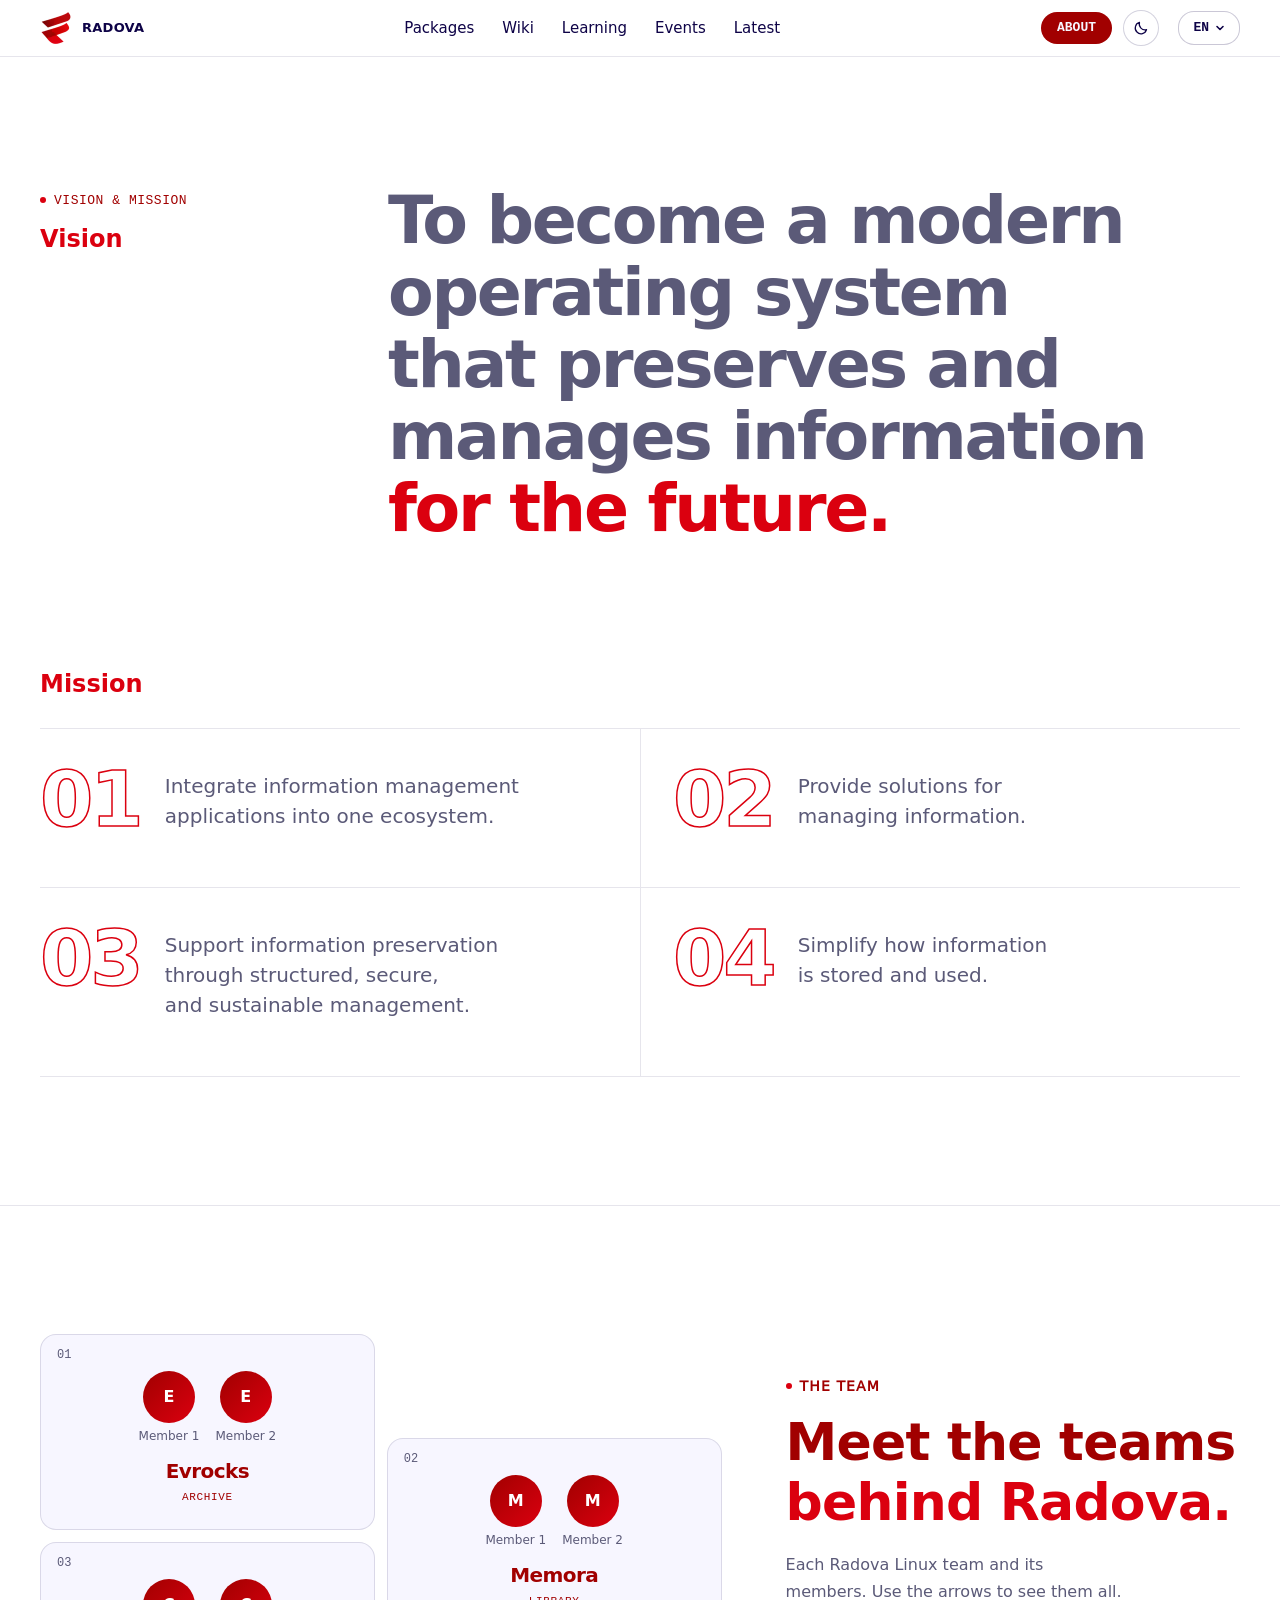
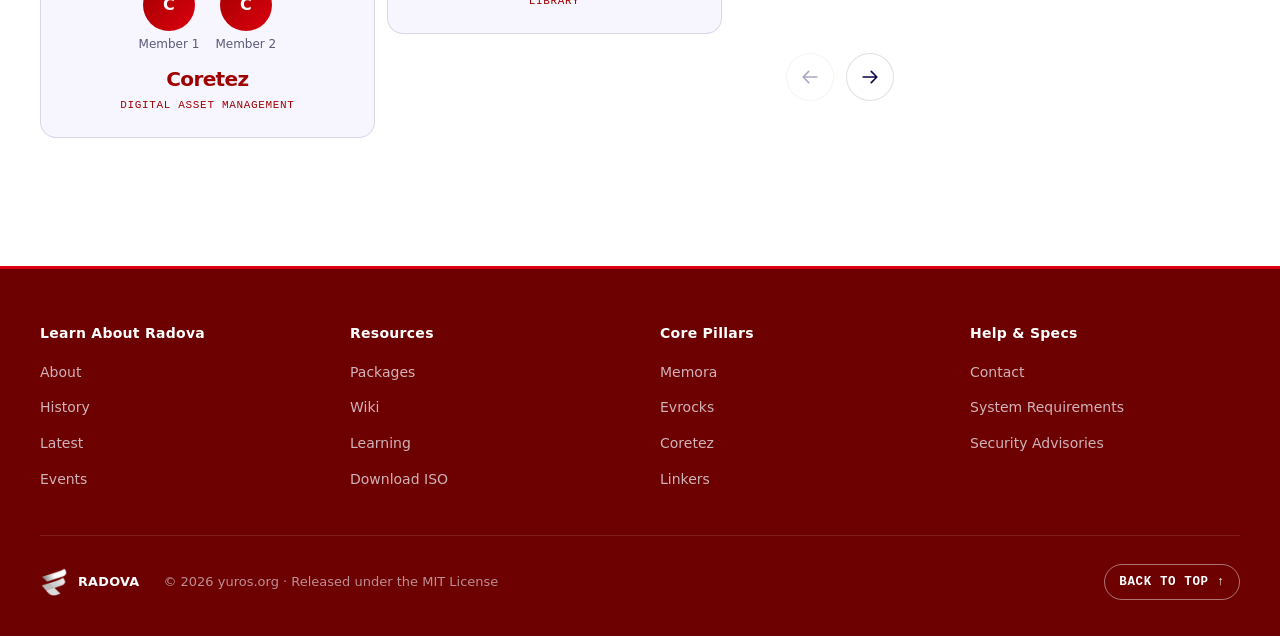
==== commit 1a3f58c3: "UPDATE" ====
--- a/index.html
+++ b/index.html
@@ -11,7 +11,7 @@
   <link rel="icon" type="image/png" href="assets/logo.png">
   <link rel="stylesheet" href="assets/css/pico.min.css" media="print" onload="this.media='all'">
 <noscript><link rel="stylesheet" href="assets/css/pico.min.css"></noscript>
-<style data-bundle>/*radova-pico-shield*/body>main{padding-block:0}section{margin-bottom:0}article{margin-bottom:0;padding:0;border-radius:0;background:transparent;box-shadow:none}[type=button],[type=submit],[type=reset],button{width:auto;background:none;border:0;padding:0;margin:0;color:inherit;font:inherit;box-shadow:none}:where(a:not([role=button])){text-decoration:none}:root{color-scheme:light;--white:#FFFFFF;--lavender:#F7F6FF;--navy:#0E0347;--red-900:#A10000;--red-700:#BB080B;--red:#DB000F;--red-gradient:linear-gradient(135deg,var(--red-900) 0%,var(--red) 100%);--text:var(--text-primary);--muted:rgba(14,3,71,0.70);--line:rgba(14,3,71,0.12);--accent:var(--red);--font-heading:"Lato",system-ui,-apple-system,sans-serif;--font-body:"Roboto Variable",system-ui,-apple-system,sans-serif;--font-mono:ui-monospace,SFMono-Regular,Menlo,Consolas,monospace;--wrap:1120px}@media (prefers-reduced-motion:no-preference){html{scroll-behavior:smooth}}body{margin:0;background:var(--surface-page);color:var(--text);font:400 1.0625rem/1.65 var(--font-body);-webkit-font-smoothing:antialiased}a{color:inherit}h1,h2,h3{font-family:var(--font-heading);font-weight:900;letter-spacing:-0.03em;line-height:1.05;margin:0;text-wrap:balance}p{margin:0;text-wrap:balance}:focus-visible{outline:2px solid currentColor;outline-offset:3px;border-radius:4px}.skip-link{position:absolute;inset-inline-start:1rem;top:-3rem;padding:0.5rem 1rem;background:var(--surface-page);color:var(--text-heading);border:1px solid var(--line);border-radius:6px;z-index:100}.skip-link:focus{top:1rem}.wrap{width:min(var(--container-max),100% - 2rem);margin-inline:auto}.ab-header .wrap{display:flex;align-items:center;justify-content:space-between;height:64px}.ab-hero{padding:clamp(3rem,8vw,5.5rem) 0 clamp(5rem,10vw,8rem);text-align:center}.eyebrow{display:inline-flex;align-items:center;gap:0.5rem;font:500 0.8125rem/1 var(--font-mono);color:var(--muted);letter-spacing:0.04em;text-transform:uppercase;margin-bottom:2rem}.eyebrow::before{content:"";width:6px;height:6px;border-radius:50%;background:var(--accent)}.ab-hero h1{font-size:clamp(2rem,10vw,6rem);margin-inline:auto}.ab-hero h1 span{display:block;color:var(--red)}.ab-hero .sub{max-width:38rem;margin:1.75rem auto 0;font-size:clamp(1.0625rem,2vw,1.25rem);color:var(--muted)}.ab-section{padding:clamp(4.5rem,10vw,8rem) 0;border-top:1px solid var(--line)}.ab-section:first-child{border-top:0}.ab-section h2{font-size:clamp(2rem,4.5vw,3.25rem);max-width:18ch}.ab-section h2 span{color:var(--accent)}.ab-section :is(h1,h2).eyebrow{font:500 0.8125rem/1 var(--font-mono);letter-spacing:0.04em;max-width:none}.split{display:grid;grid-template-columns:1fr 1fr;gap:clamp(2rem,6vw,5rem);align-items:start}.vm-grid{display:grid;grid-template-columns:1fr 3fr;gap:clamp(2rem,5vw,4rem);align-items:start}.vm-side{position:sticky;top:112px}.vm-side .eyebrow{margin-bottom:1.25rem}.vm-label{font:900 clamp(1.25rem,2vw,1.5rem)/1 var(--font-heading);color:var(--red)}.vm-vision{font:900 clamp(2rem,5.2vw,4.5rem)/1.08 var(--font-heading);letter-spacing:-0.035em;text-wrap:balance}.vm-vision em{font-style:normal;color:var(--red);white-space:nowrap}.vm-label-mission{margin-top:clamp(4.5rem,10vw,7rem)}.vm-missions{list-style:none;padding:0;margin:2rem 0 0;display:grid;grid-template-columns:repeat(2,1fr);border-top:1px solid var(--line)}.vm-missions li{display:grid;grid-template-columns:auto 1fr;gap:1.5rem;align-items:start;padding-block:2.25rem 2.5rem;padding-inline:0 2rem;border-bottom:1px solid var(--line)}.vm-missions li:nth-child(even){padding-inline-start:2rem;border-inline-start:1px solid var(--line)}.vm-num{font:900 clamp(3rem,6vw,5rem)/0.9 var(--font-heading);letter-spacing:-0.04em;color:transparent;-webkit-text-stroke:1.5px var(--red);transition:color 0.3s}.vm-missions li:hover .vm-num{color:var(--red)}.vm-missions p{font-size:clamp(1.0625rem,1.6vw,1.25rem);line-height:1.5;padding-top:0.35rem}@supports (animation-timeline:view()){@media (prefers-reduced-motion:no-preference){.vm-vision .w{display:inline-block;animation:lit linear both;animation-timeline:view();animation-range:entry 60% cover 45%}@keyframes lit{from{opacity:0.8}to{opacity:1}}}}.member-tip .avatar{width:44px;height:44px;font-size:1rem}.team{--team-gap:0.75rem;list-style:none;margin:0;padding:0;display:grid;grid-auto-flow:column dense;grid-template-rows:repeat(4,1fr);grid-auto-columns:calc((100% - var(--team-gap)) / 2);gap:var(--team-gap);overflow-x:auto;overscroll-behavior-x:contain;scroll-snap-type:x mandatory;scrollbar-width:none;counter-reset:t}.team::-webkit-scrollbar{display:none}.team .role{margin:0.35rem 0 0;font:500 0.6875rem/1.4 var(--font-mono);letter-spacing:0.06em;text-transform:uppercase;color:var(--text-heading)}.members{list-style:none;padding:0;margin:0;display:flex;flex-wrap:wrap;justify-content:flex-end;gap:0.5rem}.member{display:inline-flex;align-items:center;gap:0.6rem;max-width:100%;padding-block:0.3rem 0.3rem;padding-inline:0.3rem 0.9rem;border:1px solid var(--line);border-radius:999px;background:var(--surface-page);transition:border-color 0.3s}.avatar{flex:none;display:grid;place-items:center;width:36px;height:36px;border-radius:50%;overflow:hidden;background:var(--red-gradient);color:var(--white);font:900 0.8125rem/1 var(--font-heading)}.avatar img{width:100%;height:100%;object-fit:cover;display:block}.member-name{font-size:0.875rem;line-height:1.3;overflow-wrap:anywhere}.team .members{order:-1;justify-content:center;gap:0.75rem 1rem}.team .member{flex-direction:column;gap:0.4rem;padding:0;border:0;background:none}.team .avatar{width:52px;height:52px;font-size:1rem}.team .member-name{font-size:0.75rem;color:var(--muted)}@media (max-width:575px){.team{grid-template-rows:repeat(3,1fr);grid-auto-columns:100%}.team .members{order:0;justify-content:flex-start;gap:0.5rem 1rem}.team .member{flex-direction:row;gap:0.5rem}.team .avatar{width:32px;height:32px;font-size:0.75rem}.team .member-name{font-size:0.8125rem}}@media (min-width:1024px){.team{grid-column:1;grid-row:1 / 3}}.ab-footer .wrap{display:flex;justify-content:space-between;align-items:center;gap:1rem}@media (prefers-reduced-motion:no-preference){.ab-hero > .wrap > *{animation:rise 0.9s cubic-bezier(0.2,0.7,0.2,1) both}.ab-hero h1{animation-delay:0.08s}.ab-hero .sub{animation-delay:0.18s}}@media (max-width:1023px){.split{grid-template-columns:1fr}.vm-grid{grid-template-columns:1fr}.vm-side{position:static}.vm-missions{grid-template-columns:1fr}.vm-missions li,.vm-missions li:nth-child(even){padding:1.75rem 0;border-inline-start:0}}@font-face{font-family:"Lato Fallback";src:local("system-ui"),local("-apple-system"),local("Segoe UI"),sans-serif;size-adjust:99%}@font-face{font-family:"Roboto Fallback";src:local("system-ui"),local("-apple-system"),local("Segoe UI"),sans-serif;size-adjust:100%}:root{color-scheme:light;--font-heading:"Lato","Lato Fallback",system-ui,-apple-system,sans-serif;--font-body:"Roboto Variable","Roboto Fallback",system-ui,-apple-system,sans-serif;--font-mono:ui-monospace,SFMono-Regular,Menlo,Consolas,monospace;--red-900:#A10000;--red-700:#BB080B;--red-600:#DB000F;--red-500:#FF0000;--blue:#0035c6;--lavender:#F7F6FF;--white:#FFFFFF;--muted:#5b5a78;--line:rgba(14,3,71,0.10);--navy-gradient:linear-gradient(135deg,#0E0347 0%,#0E0347 55%,#0B2E8D 130%);--pad-x:max(1rem,calc((100% - 72rem) / 2));--pad-y:clamp(5rem,9vw,7.5rem);--ic-arrow-up-right:url("data:image/svg+xml,%3Csvg%20xmlns%3D%22http%3A%2F%2Fwww.w3.org%2F2000%2Fsvg%22%20viewBox%3D%220%200%20256%20256%22%20fill%3D%22currentColor%22%3E%3Cpath%20d%3D%22M200%2C64V168a8%2C8%2C0%2C0%2C1-16%2C0V83.31L69.66%2C197.66a8%2C8%2C0%2C0%2C1-11.32-11.32L172.69%2C72H88a8%2C8%2C0%2C0%2C1%2C0-16H192A8%2C8%2C0%2C0%2C1%2C200%2C64Z%22%2F%3E%3C%2Fsvg%3E");--ic-arrows-clockwise:url("data:image/svg+xml,%3Csvg%20xmlns%3D%22http%3A%2F%2Fwww.w3.org%2F2000%2Fsvg%22%20viewBox%3D%220%200%20256%20256%22%20fill%3D%22currentColor%22%3E%3Cpath%20d%3D%22M224%2C48V96a8%2C8%2C0%2C0%2C1-8%2C8H168a8%2C8%2C0%2C0%2C1%2C0-16h28.69L182.06%2C73.37a79.56%2C79.56%2C0%2C0%2C0-56.13-23.43h-.45A79.52%2C79.52%2C0%2C0%2C0%2C69.59%2C72.71%2C8%2C8%2C0%2C0%2C1%2C58.41%2C61.27a96%2C96%2C0%2C0%2C1%2C135%2C.79L208%2C76.69V48a8%2C8%2C0%2C0%2C1%2C16%2C0ZM186.41%2C183.29a80%2C80%2C0%2C0%2C1-112.47-.66L59.31%2C168H88a8%2C8%2C0%2C0%2C0%2C0-16H40a8%2C8%2C0%2C0%2C0-8%2C8v48a8%2C8%2C0%2C0%2C0%2C16%2C0V179.31l14.63%2C14.63A95.43%2C95.43%2C0%2C0%2C0%2C130%2C222.06h.53a95.36%2C95.36%2C0%2C0%2C0%2C67.07-27.33%2C8%2C8%2C0%2C0%2C0-11.18-11.44Z%22%2F%3E%3C%2Fsvg%3E");--ic-cpu:url("data:image/svg+xml,%3Csvg%20xmlns%3D%22http%3A%2F%2Fwww.w3.org%2F2000%2Fsvg%22%20viewBox%3D%220%200%20256%20256%22%20fill%3D%22currentColor%22%3E%3Cpath%20d%3D%22M152%2C96H104a8%2C8%2C0%2C0%2C0-8%2C8v48a8%2C8%2C0%2C0%2C0%2C8%2C8h48a8%2C8%2C0%2C0%2C0%2C8-8V104A8%2C8%2C0%2C0%2C0%2C152%2C96Zm-8%2C48H112V112h32Zm88%2C0H216V112h16a8%2C8%2C0%2C0%2C0%2C0-16H216V56a16%2C16%2C0%2C0%2C0-16-16H160V24a8%2C8%2C0%2C0%2C0-16%2C0V40H112V24a8%2C8%2C0%2C0%2C0-16%2C0V40H56A16%2C16%2C0%2C0%2C0%2C40%2C56V96H24a8%2C8%2C0%2C0%2C0%2C0%2C16H40v32H24a8%2C8%2C0%2C0%2C0%2C0%2C16H40v40a16%2C16%2C0%2C0%2C0%2C16%2C16H96v16a8%2C8%2C0%2C0%2C0%2C16%2C0V216h32v16a8%2C8%2C0%2C0%2C0%2C16%2C0V216h40a16%2C16%2C0%2C0%2C0%2C16-16V160h16a8%2C8%2C0%2C0%2C0%2C0-16Zm-32%2C56H56V56H200v95.87s0%2C.09%2C0%2C.13%2C0%2C.09%2C0%2C.13V200Z%22%2F%3E%3C%2Fsvg%3E");--ic-download-simple:url("data:image/svg+xml,%3Csvg%20xmlns%3D%22http%3A%2F%2Fwww.w3.org%2F2000%2Fsvg%22%20viewBox%3D%220%200%20256%20256%22%20fill%3D%22currentColor%22%3E%3Cpath%20d%3D%22M224%2C144v64a8%2C8%2C0%2C0%2C1-8%2C8H40a8%2C8%2C0%2C0%2C1-8-8V144a8%2C8%2C0%2C0%2C1%2C16%2C0v56H208V144a8%2C8%2C0%2C0%2C1%2C16%2C0Zm-101.66%2C5.66a8%2C8%2C0%2C0%2C0%2C11.32%2C0l40-40a8%2C8%2C0%2C0%2C0-11.32-11.32L136%2C124.69V32a8%2C8%2C0%2C0%2C0-16%2C0v92.69L93.66%2C98.34a8%2C8%2C0%2C0%2C0-11.32%2C11.32Z%22%2F%3E%3C%2Fsvg%3E");--ic-feather:url("data:image/svg+xml,%3Csvg%20xmlns%3D%22http%3A%2F%2Fwww.w3.org%2F2000%2Fsvg%22%20viewBox%3D%220%200%20256%20256%22%20fill%3D%22currentColor%22%3E%3Cpath%20d%3D%22M221.28%2C34.75a64%2C64%2C0%2C0%2C0-90.49%2C0L60.69%2C104A15.9%2C15.9%2C0%2C0%2C0%2C56%2C115.31v73.38L26.34%2C218.34a8%2C8%2C0%2C0%2C0%2C11.32%2C11.32L67.32%2C200H140.7A15.92%2C15.92%2C0%2C0%2C0%2C152%2C195.32l0%2C0%2C69.23-70A64%2C64%2C0%2C0%2C0%2C221.28%2C34.75ZM142.07%2C46.06A48%2C48%2C0%2C0%2C1%2C211.79%2C112H155.33l34.35-34.34a8%2C8%2C0%2C0%2C0-11.32-11.32L120%2C124.69V67.87ZM72%2C115.35l32-31.67v57l-32%2C32ZM140.7%2C184H83.32l56-56h56.74Z%22%2F%3E%3C%2Fsvg%3E");--ic-git-branch:url("data:image/svg+xml,%3Csvg%20xmlns%3D%22http%3A%2F%2Fwww.w3.org%2F2000%2Fsvg%22%20viewBox%3D%220%200%20256%20256%22%20fill%3D%22currentColor%22%3E%3Cpath%20d%3D%22M232%2C64a32%2C32%2C0%2C1%2C0-40%2C31v17a8%2C8%2C0%2C0%2C1-8%2C8H96a23.84%2C23.84%2C0%2C0%2C0-8%2C1.38V95a32%2C32%2C0%2C1%2C0-16%2C0v66a32%2C32%2C0%2C1%2C0%2C16%2C0V144a8%2C8%2C0%2C0%2C1%2C8-8h88a24%2C24%2C0%2C0%2C0%2C24-24V95A32.06%2C32.06%2C0%2C0%2C0%2C232%2C64ZM64%2C64A16%2C16%2C0%2C1%2C1%2C80%2C80%2C16%2C16%2C0%2C0%2C1%2C64%2C64ZM96%2C192a16%2C16%2C0%2C1%2C1-16-16A16%2C16%2C0%2C0%2C1%2C96%2C192ZM200%2C80a16%2C16%2C0%2C1%2C1%2C16-16A16%2C16%2C0%2C0%2C1%2C200%2C80Z%22%2F%3E%3C%2Fsvg%3E");--ic-hard-drives:url("data:image/svg+xml,%3Csvg%20xmlns%3D%22http%3A%2F%2Fwww.w3.org%2F2000%2Fsvg%22%20viewBox%3D%220%200%20256%20256%22%20fill%3D%22currentColor%22%3E%3Cpath%20d%3D%22M208%2C136H48a16%2C16%2C0%2C0%2C0-16%2C16v48a16%2C16%2C0%2C0%2C0%2C16%2C16H208a16%2C16%2C0%2C0%2C0%2C16-16V152A16%2C16%2C0%2C0%2C0%2C208%2C136Zm0%2C64H48V152H208v48Zm0-160H48A16%2C16%2C0%2C0%2C0%2C32%2C56v48a16%2C16%2C0%2C0%2C0%2C16%2C16H208a16%2C16%2C0%2C0%2C0%2C16-16V56A16%2C16%2C0%2C0%2C0%2C208%2C40Zm0%2C64H48V56H208v48ZM192%2C80a12%2C12%2C0%2C1%2C1-12-12A12%2C12%2C0%2C0%2C1%2C192%2C80Zm0%2C96a12%2C12%2C0%2C1%2C1-12-12A12%2C12%2C0%2C0%2C1%2C192%2C176Z%22%2F%3E%3C%2Fsvg%3E");--ic-lightning:url("data:image/svg+xml,%3Csvg%20xmlns%3D%22http%3A%2F%2Fwww.w3.org%2F2000%2Fsvg%22%20viewBox%3D%220%200%20256%20256%22%20fill%3D%22currentColor%22%3E%3Cpath%20d%3D%22M215.79%2C118.17a8%2C8%2C0%2C0%2C0-5-5.66L153.18%2C90.9l14.66-73.33a8%2C8%2C0%2C0%2C0-13.69-7l-112%2C120a8%2C8%2C0%2C0%2C0%2C3%2C13l57.63%2C21.61L88.16%2C238.43a8%2C8%2C0%2C0%2C0%2C13.69%2C7l112-120A8%2C8%2C0%2C0%2C0%2C215.79%2C118.17ZM109.37%2C214l10.47-52.38a8%2C8%2C0%2C0%2C0-5-9.06L62%2C132.71l84.62-90.66L136.16%2C94.43a8%2C8%2C0%2C0%2C0%2C5%2C9.06l52.8%2C19.8Z%22%2F%3E%3C%2Fsvg%3E");--ic-memory:url("data:image/svg+xml,%3Csvg%20xmlns%3D%22http%3A%2F%2Fwww.w3.org%2F2000%2Fsvg%22%20viewBox%3D%220%200%20256%20256%22%20fill%3D%22currentColor%22%3E%3Cpath%20d%3D%22M232%2C56H24A16%2C16%2C0%2C0%2C0%2C8%2C72V200a8%2C8%2C0%2C0%2C0%2C16%2C0V184H40v16a8%2C8%2C0%2C0%2C0%2C16%2C0V184H72v16a8%2C8%2C0%2C0%2C0%2C16%2C0V184h16v16a8%2C8%2C0%2C0%2C0%2C16%2C0V184h16v16a8%2C8%2C0%2C0%2C0%2C16%2C0V184h16v16a8%2C8%2C0%2C0%2C0%2C16%2C0V184h16v16a8%2C8%2C0%2C0%2C0%2C16%2C0V184h16v16a8%2C8%2C0%2C0%2C0%2C16%2C0V72A16%2C16%2C0%2C0%2C0%2C232%2C56ZM24%2C72H232v96H24Zm88%2C80a8%2C8%2C0%2C0%2C0%2C8-8V96a8%2C8%2C0%2C0%2C0-8-8H48a8%2C8%2C0%2C0%2C0-8%2C8v48a8%2C8%2C0%2C0%2C0%2C8%2C8ZM56%2C104h48v32H56Zm88%2C48h64a8%2C8%2C0%2C0%2C0%2C8-8V96a8%2C8%2C0%2C0%2C0-8-8H144a8%2C8%2C0%2C0%2C0-8%2C8v48A8%2C8%2C0%2C0%2C0%2C144%2C152Zm8-48h48v32H152Z%22%2F%3E%3C%2Fsvg%3E");--ic-monitor:url("data:image/svg+xml,%3Csvg%20xmlns%3D%22http%3A%2F%2Fwww.w3.org%2F2000%2Fsvg%22%20viewBox%3D%220%200%20256%20256%22%20fill%3D%22currentColor%22%3E%3Cpath%20d%3D%22M208%2C40H48A24%2C24%2C0%2C0%2C0%2C24%2C64V176a24%2C24%2C0%2C0%2C0%2C24%2C24H208a24%2C24%2C0%2C0%2C0%2C24-24V64A24%2C24%2C0%2C0%2C0%2C208%2C40Zm8%2C136a8%2C8%2C0%2C0%2C1-8%2C8H48a8%2C8%2C0%2C0%2C1-8-8V64a8%2C8%2C0%2C0%2C1%2C8-8H208a8%2C8%2C0%2C0%2C1%2C8%2C8Zm-48%2C48a8%2C8%2C0%2C0%2C1-8%2C8H96a8%2C8%2C0%2C0%2C1%2C0-16h64A8%2C8%2C0%2C0%2C1%2C168%2C224Z%22%2F%3E%3C%2Fsvg%3E");--ic-shield-check:url("data:image/svg+xml,%3Csvg%20xmlns%3D%22http%3A%2F%2Fwww.w3.org%2F2000%2Fsvg%22%20viewBox%3D%220%200%20256%20256%22%20fill%3D%22currentColor%22%3E%3Cpath%20d%3D%22M208%2C40H48A16%2C16%2C0%2C0%2C0%2C32%2C56v56c0%2C52.72%2C25.52%2C84.67%2C46.93%2C102.19%2C23.06%2C18.86%2C46%2C25.26%2C47%2C25.53a8%2C8%2C0%2C0%2C0%2C4.2%2C0c1-.27%2C23.91-6.67%2C47-25.53C198.48%2C196.67%2C224%2C164.72%2C224%2C112V56A16%2C16%2C0%2C0%2C0%2C208%2C40Zm0%2C72c0%2C37.07-13.66%2C67.16-40.6%2C89.42A129.3%2C129.3%2C0%2C0%2C1%2C128%2C223.62a128.25%2C128.25%2C0%2C0%2C1-38.92-21.81C61.82%2C179.51%2C48%2C149.3%2C48%2C112l0-56%2C160%2C0ZM82.34%2C141.66a8%2C8%2C0%2C0%2C1%2C11.32-11.32L112%2C148.69l50.34-50.35a8%2C8%2C0%2C0%2C1%2C11.32%2C11.32l-56%2C56a8%2C8%2C0%2C0%2C1-11.32%2C0Z%22%2F%3E%3C%2Fsvg%3E");--ic-stack:url("data:image/svg+xml,%3Csvg%20xmlns%3D%22http%3A%2F%2Fwww.w3.org%2F2000%2Fsvg%22%20viewBox%3D%220%200%20256%20256%22%20fill%3D%22currentColor%22%3E%3Cpath%20d%3D%22M230.91%2C172A8%2C8%2C0%2C0%2C1%2C228%2C182.91l-96%2C56a8%2C8%2C0%2C0%2C1-8.06%2C0l-96-56A8%2C8%2C0%2C0%2C1%2C36%2C169.09l92%2C53.65%2C92-53.65A8%2C8%2C0%2C0%2C1%2C230.91%2C172ZM220%2C121.09l-92%2C53.65L36%2C121.09A8%2C8%2C0%2C0%2C0%2C28%2C134.91l96%2C56a8%2C8%2C0%2C0%2C0%2C8.06%2C0l96-56A8%2C8%2C0%2C1%2C0%2C220%2C121.09ZM24%2C80a8%2C8%2C0%2C0%2C1%2C4-6.91l96-56a8%2C8%2C0%2C0%2C1%2C8.06%2C0l96%2C56a8%2C8%2C0%2C0%2C1%2C0%2C13.82l-96%2C56a8%2C8%2C0%2C0%2C1-8.06%2C0l-96-56A8%2C8%2C0%2C0%2C1%2C24%2C80Zm23.88%2C0L128%2C126.74%2C208.12%2C80%2C128%2C33.26Z%22%2F%3E%3C%2Fsvg%3E");--ic-terminal-window:url("data:image/svg+xml,%3Csvg%20xmlns%3D%22http%3A%2F%2Fwww.w3.org%2F2000%2Fsvg%22%20viewBox%3D%220%200%20256%20256%22%20fill%3D%22currentColor%22%3E%3Cpath%20d%3D%22M128%2C128a8%2C8%2C0%2C0%2C1-3%2C6.25l-40%2C32a8%2C8%2C0%2C1%2C1-10-12.5L107.19%2C128%2C75%2C102.25a8%2C8%2C0%2C1%2C1%2C10-12.5l40%2C32A8%2C8%2C0%2C0%2C1%2C128%2C128Zm48%2C24H136a8%2C8%2C0%2C0%2C0%2C0%2C16h40a8%2C8%2C0%2C0%2C0%2C0-16Zm56-96V200a16%2C16%2C0%2C0%2C1-16%2C16H40a16%2C16%2C0%2C0%2C1-16-16V56A16%2C16%2C0%2C0%2C1%2C40%2C40H216A16%2C16%2C0%2C0%2C1%2C232%2C56ZM216%2C200V56H40V200H216Z%22%2F%3E%3C%2Fsvg%3E");--ic-arrow-red:url("data:image/svg+xml,%3Csvg%20fill%3D%22%23DB000F%22%20xmlns%3D%22http%3A%2F%2Fwww.w3.org%2F2000%2Fsvg%22%20viewBox%3D%220%200%20256%20256%22%3E%3Cpath%20d%3D%22M200%2C64V168a8%2C8%2C0%2C0%2C1-16%2C0V83.31L69.66%2C197.66a8%2C8%2C0%2C0%2C1-11.32-11.32L172.69%2C72H88a8%2C8%2C0%2C0%2C1%2C0-16H192A8%2C8%2C0%2C0%2C1%2C200%2C64Z%22%2F%3E%3C%2Fsvg%3E");--ic-download-red:url("data:image/svg+xml,%3Csvg%20fill%3D%22%23DB000F%22%20xmlns%3D%22http%3A%2F%2Fwww.w3.org%2F2000%2Fsvg%22%20viewBox%3D%220%200%20256%20256%22%3E%3Cpath%20d%3D%22M224%2C144v64a8%2C8%2C0%2C0%2C1-8%2C8H40a8%2C8%2C0%2C0%2C1-8-8V144a8%2C8%2C0%2C0%2C1%2C16%2C0v56H208V144a8%2C8%2C0%2C0%2C1%2C16%2C0Zm-101.66%2C5.66a8%2C8%2C0%2C0%2C0%2C11.32%2C0l40-40a8%2C8%2C0%2C0%2C0-11.32-11.32L136%2C124.69V32a8%2C8%2C0%2C0%2C0-16%2C0v92.69L93.66%2C98.34a8%2C8%2C0%2C0%2C0-11.32%2C11.32Z%22%2F%3E%3C%2Fsvg%3E");--ic-arrow-white:url("data:image/svg+xml,%3Csvg%20fill%3D%22%23FFFFFF%22%20xmlns%3D%22http%3A%2F%2Fwww.w3.org%2F2000%2Fsvg%22%20viewBox%3D%220%200%20256%20256%22%3E%3Cpath%20d%3D%22M200%2C64V168a8%2C8%2C0%2C0%2C1-16%2C0V83.31L69.66%2C197.66a8%2C8%2C0%2C0%2C1-11.32-11.32L172.69%2C72H88a8%2C8%2C0%2C0%2C1%2C0-16H192A8%2C8%2C0%2C0%2C1%2C200%2C64Z%22%2F%3E%3C%2Fsvg%3E");--ic-stack-white:url("data:image/svg+xml,%3Csvg%20fill%3D%22%23FFFFFF%22%20xmlns%3D%22http%3A%2F%2Fwww.w3.org%2F2000%2Fsvg%22%20viewBox%3D%220%200%20256%20256%22%3E%3Cpath%20d%3D%22M230.91%2C172A8%2C8%2C0%2C0%2C1%2C228%2C182.91l-96%2C56a8%2C8%2C0%2C0%2C1-8.06%2C0l-96-56A8%2C8%2C0%2C0%2C1%2C36%2C169.09l92%2C53.65%2C92-53.65A8%2C8%2C0%2C0%2C1%2C230.91%2C172ZM220%2C121.09l-92%2C53.65L36%2C121.09A8%2C8%2C0%2C0%2C0%2C28%2C134.91l96%2C56a8%2C8%2C0%2C0%2C0%2C8.06%2C0l96-56A8%2C8%2C0%2C1%2C0%2C220%2C121.09ZM24%2C80a8%2C8%2C0%2C0%2C1%2C4-6.91l96-56a8%2C8%2C0%2C0%2C1%2C8.06%2C0l96%2C56a8%2C8%2C0%2C0%2C1%2C0%2C13.82l-96%2C56a8%2C8%2C0%2C0%2C1-8.06%2C0l-96-56A8%2C8%2C0%2C0%2C1%2C24%2C80Zm23.88%2C0L128%2C126.74%2C208.12%2C80%2C128%2C33.26Z%22%2F%3E%3C%2Fsvg%3E")}*,*::before,*::after{box-sizing:border-box}html{max-width:100%;overflow-x:clip;background-color:var(--surface-page);color-scheme:light;scroll-behavior:smooth}body{max-width:100%;overflow-x:clip;margin:0;padding:0;background-color:var(--surface-page);color:var(--text-heading);font-family:var(--font-body);font-size:16px;line-height:1.6;-webkit-font-smoothing:antialiased}body > main,main{margin:0;padding:0;counter-reset:section-counter}ul,ol,dl,li,dt,dd,figure,pre,blockquote{margin:0;padding:0;list-style:none}li::marker{content:none}p,h1,h2,h3,h4,dt,dd,td,th,code,a,span,div,article{min-width:0;overflow-wrap:anywhere}h1,h2,h3,h4,h5,h6{font-family:var(--font-heading);color:var(--text-heading);margin:0 0 1rem;text-wrap:balance}h1{font-size:clamp(2.25rem,5vw,56px);font-weight:900;line-height:1.1;letter-spacing:-0.02em}h2{font-size:clamp(2rem,4vw,48px);font-weight:900;line-height:1.15;letter-spacing:-0.015em}h3{font-size:clamp(1.25rem,2.2vw,24px);font-weight:700;line-height:1.25}h1 span,h2 span{color:var(--text-heading)}p{font-family:var(--font-body);font-size:16px;line-height:1.65;color:var(--muted);margin:0 0 1rem}.lead{font-size:clamp(1.125rem,1.8vw,20px);line-height:1.6;color:var(--muted)}.eyebrow{font-family:var(--font-body);font-size:14px;font-weight:700;text-transform:uppercase;letter-spacing:0.08em;color:var(--text-heading);margin:0 0 0.65rem}pre{overflow-x:auto;max-width:100%;background:transparent;border:0}code{background:transparent;padding:0;color:inherit;font-size:13.5px}a{color:var(--text-heading);text-decoration:underline;text-underline-offset:0.2em;transition:color 200ms cubic-bezier(.2,.7,.2,1)}a:hover{color:var(--red-700)}:focus-visible{outline:2px solid var(--red-600);outline-offset:3px}.skip-link{position:absolute;top:-4rem;inset-inline-start:1rem;z-index:100;padding:0.5rem 1rem;background:var(--red-900);color:var(--white);border-radius:999px;font-weight:600;text-decoration:none}.skip-link:focus{top:0.75rem}main > section{position:relative;padding-block:var(--pad-y);scroll-margin-top:5rem}section[data-label]{counter-increment:section-counter}section[data-label]::before{content:"// " attr(data-label);display:block;font-family:var(--font-mono);font-size:14px;font-weight:600;text-transform:uppercase;letter-spacing:0.08em;color:var(--muted);margin-bottom:1.5rem;grid-column:1 / -1}section[data-label]::after{content:"(" counter(section-counter,decimal-leading-zero) ")";position:absolute;top:var(--pad-y);inset-inline-end:var(--pad-x);font-family:var(--font-mono);font-size:14px;font-weight:600;color:var(--muted);pointer-events:none}body > header.site-header,.site-header{position:sticky;top:0;z-index:100;width:100%;min-height:48px;padding-block:0.65rem;display:flex;align-items:center;justify-content:space-between;gap:1.25rem;background:rgba(255,255,255,0.82);-webkit-backdrop-filter:blur(16px) saturate(180%);backdrop-filter:blur(16px) saturate(180%);border-bottom:1px solid var(--line)}@supports not (backdrop-filter:blur(1px)){.site-header{background:var(--surface-page)}}.brand-lockup{display:inline-flex;align-items:center;gap:0.625rem;text-decoration:none}.brand-name{font-family:var(--font-heading);font-weight:900;font-size:0.8rem;letter-spacing:0.02em;text-transform:uppercase;color:var(--text-heading)}.brand-lockup-light .brand-name{color:var(--white)}.nav-list{display:flex;align-items:center;gap:1.75rem;flex-wrap:wrap}.nav-list a{font-family:var(--font-body);font-size:15px;font-weight:500;color:var(--text-heading);text-decoration:none;transition:color 200ms cubic-bezier(.2,.7,.2,1)}.nav-list a:hover{color:var(--red-600)}.btn{display:inline-flex;align-items:center;justify-content:center;height:48px;padding-inline:1.5rem;border-radius:9999px;font-family:var(--font-body);font-size:16px;font-weight:500;line-height:1;white-space:nowrap;border:1.5px solid transparent;transition:transform 200ms cubic-bezier(.2,.7,.2,1),background-color 200ms cubic-bezier(.2,.7,.2,1),border-color 200ms cubic-bezier(.2,.7,.2,1),color 200ms cubic-bezier(.2,.7,.2,1),box-shadow 200ms cubic-bezier(.2,.7,.2,1)}.btn:active{transform:scale(0.98)}.btn-lg{height:52px;padding-inline:1.5rem;font-size:16px;font-weight:600}.btn-navy{background-color:var(--red-900);border-color:var(--red-900);color:var(--white)}.btn-navy:hover{background-color:var(--blue);border-color:var(--blue);color:var(--white)}.btn-primary{background-color:var(--red-600);border-color:var(--red-600);color:var(--white);box-shadow:0 4px 16px rgba(219,0,15,0.24)}.btn-primary:hover{background-color:var(--red-700);border-color:var(--red-700);color:var(--white)}.btn-primary:active{background-color:var(--red-900);border-color:var(--red-900)}.btn-arrow,.btn-arrow-red{padding-inline:1.5rem 0.625rem;gap:0.75rem}.btn-arrow::after,.btn-arrow-red::after{content:"";display:inline-block;width:32px;height:32px;border-radius:50%;flex-shrink:0;transition:transform 200ms cubic-bezier(.2,.7,.2,1)}.btn-arrow::after{background:var(--surface-page) var(--ic-arrow-red) center / 18px 18px no-repeat}.btn-arrow:hover::after,.btn-arrow-red:hover::after{transform:translateX(10px)}.hero{background:radial-gradient(45% 50% at 82% 18%,rgba(219,0,15,0.10),transparent 70%),radial-gradient(35% 40% at 15% 30%,rgba(14,3,71,0.04),transparent 70%),#FFFFFF;padding-top:clamp(1rem,2vw,1.75rem);padding-bottom:clamp(3.5rem,7vw,5.5rem);border-bottom:1px solid var(--line)}.hero-spec-strip{border-top:1px solid var(--line);border-bottom:1px solid var(--line);padding-block:0.5rem;margin-bottom:clamp(1.5rem,3vw,2.5rem);display:flex;justify-content:space-between;align-items:center;flex-wrap:wrap;gap:1rem}.hero-spec-strip::after{content:attr(data-sys);font-family:var(--font-mono);font-size:12px;color:var(--muted);text-transform:uppercase;letter-spacing:0.08em}.hero-chip{display:inline-flex;align-items:center;gap:0.5rem;padding:0.35rem 0.9rem;border-radius:999px;border:1px solid rgba(219,0,15,0.25);background:rgba(219,0,15,0.04);color:var(--text-heading);font-size:13px;font-weight:700;margin:0}.hero-chip::before{content:"";width:8px;height:8px;border-radius:50%;background:var(--red-600)}.hero-split{display:flex;flex-direction:column;gap:2rem}@media (min-width:56rem){.hero-split{display:grid;grid-template-columns:repeat(12,1fr);gap:clamp(2rem,4vw,3.5rem);align-items:start}.hero-split-left{grid-column:1 / 6}.hero-split-right{grid-column:6 / 13;border-inline-start:1px solid var(--red-600);padding-inline-start:clamp(1.5rem,2.5vw,2.5rem)}}.hero-split-right h1{font-family:var(--font-heading);font-size:clamp(1.5rem,5.5vw,3rem);font-weight:900;line-height:1.05;letter-spacing:-0.03em;color:var(--text-heading);margin:0;margin-bottom:1.75rem;text-transform:capitalize}.hero-split-left h1 span{color:var(--red-600)}.hero-lead{font-size:1.125rem;line-height:1.7;color:var(--muted);margin-bottom:2rem}.workbench-grid{display:flex;flex-direction:column;gap:1.5rem}@media (min-width:52rem){.workbench-grid{display:grid;grid-template-columns:1.2fr 0.8fr;gap:0;align-items:center}}.swiss-ledger{display:grid;grid-template-columns:1fr;border-top:2px solid var(--red-900);border-bottom:1px solid var(--line)}@media (min-width:42rem){.swiss-ledger{grid-template-columns:repeat(2,1fr)}}main #manifesto .swiss-ledger article.ledger-item,.ledger-item{margin:0;border-radius:0;background:transparent;box-shadow:none;border:0;padding-block:1.75rem 1.75rem;padding-inline:0 1.5rem;position:relative}@media (max-width:41.99rem){main #manifesto .swiss-ledger article.ledger-item:not(:first-child),.ledger-item:not(:first-child){border-top:1px solid var(--line)}}@media (min-width:42rem){main #manifesto .swiss-ledger article.ledger-item:nth-child(2n),.ledger-item:nth-child(2n){border-inline-start:1px solid var(--line);padding-inline-start:1.75rem;padding-inline-end:0}main #manifesto .swiss-ledger article.ledger-item:nth-child(n+3),.ledger-item:nth-child(n+3){border-top:1px solid var(--line)}}.ledger-item h3{font-family:var(--font-heading);font-size:1.25rem;font-weight:900;color:var(--text-heading);line-height:1.3;margin-bottom:0.5rem}.ledger-item h3::before{content:attr(data-index);font-family:var(--font-mono);font-size:12px;font-weight:700;color:var(--red-600);display:block;margin-bottom:0.4rem;letter-spacing:0.05em}.ledger-item:nth-child(1) h3::before{content:"01 /"}.ledger-item:nth-child(2) h3::before{content:"02 /"}.ledger-item:nth-child(3) h3::before{content:"03 /"}.ledger-item:nth-child(4) h3::before{content:"04 /"}.ledger-item p{font-size:1rem;line-height:1.6;color:var(--muted);margin:0;text-align:start}@media (prefers-reduced-motion:reduce){html{scroll-behavior:auto}main > section{scroll-margin-top:0}}.navbar{margin-inline-start:auto}.nav-links{list-style:none;margin:0;padding:0;display:flex}.nav-links li{list-style:none;margin:0;padding:0}.dropdown{position:relative;display:inline-block}nav.navbar li :where(a,[role="link"]){margin:0}.dropdown-content{position:absolute;top:calc(100% + 18px);inset-inline-end:0;inset-inline-start:auto;transform:translateY(-6px);background:var(--surface-page);min-width:250px;max-width:calc(100vw - 32px);border-radius:16px;box-shadow:0 16px 15px rgba(0,0,0,0.08);z-index:999;opacity:0;visibility:hidden;transition:opacity 0.25s ease,transform 0.25s ease,visibility 0.25s ease}.dropdown-content::before{content:'';position:absolute;top:-22px;inset-inline-start:0;inset-inline-end:0;height:22px;background:transparent}.dropdown-content.active,.btn-navy.active ~ .dropdown-content,.dropdown:hover .dropdown-content,.dropdown:focus-within .dropdown-content{opacity:1;visibility:visible;transform:translateY(0)}.dropdown-content a,.dropdown-content button.d-content-back{display:flex;justify-content:space-between;align-items:center;gap:1rem;width:100%;margin:0;padding:1.2rem 1.5rem;background:transparent;color:#A3A3A3;font-family:var(--font-heading);font-weight:700;font-size:13px;text-transform:uppercase;letter-spacing:1px;text-decoration:none;text-align:start;border:none;border-bottom:1px solid #F0F0F0;border-radius:0;cursor:pointer;transition:opacity 0.2s ease,transform 0.2s ease;white-space:nowrap}.dropdown-content :last-child{border-bottom:none}.dropdown-content a:hover,.dropdown-content a:focus,.dropdown-content button.d-content-back:hover,.dropdown-content button.d-content-back:focus{background-color:#db000f;color:var(--white);border-color:#DB000F}.dropdown-content button.d-content-back{color:var(--text-heading)}.dropdown-content button.d-content-back:hover,.dropdown-content button.d-content-back:focus{border-radius:0 0 16px 16px}.menu-arrow{position:absolute;top:100%;inset-inline-end:20px;inset-inline-start:auto;transform:none;width:0;height:0;border-inline-start:10px solid transparent;border-inline-end:10px solid transparent;border-bottom:10px solid #A3A3A3;z-index:1000;display:none;margin-top:8px}.btn-navy.active + .menu-arrow,.dropdown:hover .menu-arrow,.dropdown:focus-within .menu-arrow{display:block}.btn-navy{background-color:var(--red-900);border:none;color:#f7f6ff;font-family:var(--font-mono);font-weight:700;font-size:13px;text-transform:uppercase;padding:0.5rem 1rem;cursor:pointer;border-radius:16px;transition:opacity 0.2s ease,transform 0.2s ease;display:inline-block;text-decoration:none;line-height:normal}.btn-navy:hover{background-color:rgba(14,3,71,0.05);color:var(--text-heading)}.btn-navy.active{background-color:var(--red-900);color:var(--white)}.nav-toggle{display:none;flex-direction:column;justify-content:center;align-items:center;gap:5px;width:38px;height:38px;padding:0;margin:0;margin-inline-start:auto;background:transparent;border:1px solid var(--line);border-radius:10px;cursor:pointer;transition:background-color 0.2s ease,border-color 0.2s ease}.nav-toggle:hover{background-color:rgba(14,3,71,0.05);border-color:var(--red-900)}.nav-toggle span{display:block;width:18px;height:2px;background-color:var(--red-900);border-radius:2px;transition:transform 0.25s ease,opacity 0.2s ease}.nav-toggle[aria-expanded="true"] span:nth-child(1){transform:translateY(7px) rotate(45deg)}.nav-toggle[aria-expanded="true"] span:nth-child(2){opacity:0}.nav-toggle[aria-expanded="true"] span:nth-child(3){transform:translateY(-7px) rotate(-45deg)}@media (min-width:768px){.header-menu{display:flex;align-items:center;flex:1;gap:2.9rem}.header-menu > nav:first-child{margin-inline:auto}.header-menu .navbar{margin-inline-start:0}}@media (max-width:767px){.nav-toggle{display:inline-flex;position:relative;z-index:1002}.header-menu{display:none;position:fixed;inset:0;top:58px;z-index:999;flex-direction:column;align-items:stretch;justify-content:flex-start;width:100%;height:calc(100dvh - 58px);margin-inline-start:0;padding:0.75rem var(--pad-x) 2rem;background:var(--surface-page);border-top:1px solid var(--line);overflow-y:auto;gap:0.125rem}.header-menu.is-open{display:flex}.header-menu nav,.header-menu ul,.header-menu li{display:block;width:100%;margin:0;padding:0}.nav-list,.dropdown-content{display:flex !important;flex-direction:column;align-items:stretch;gap:0.125rem}.navbar{margin:0;padding:0;border-top:none}.navbar .btn-navy,.dropdown-content button.d-content-back,.menu-arrow,.dropdown:hover .menu-arrow,.dropdown:focus-within .menu-arrow{display:none}.dropdown-content{position:static;opacity:1;visibility:visible;transform:none;min-width:100%;max-width:100%;border:none;border-radius:0;box-shadow:none;background:transparent}.nav-list a,.dropdown-content a{display:flex;align-items:center;justify-content:flex-start;width:100%;margin:0;padding:0.55rem 0.75rem;color:var(--text-heading);font-family:var(--font-body);font-size:15.5px;font-weight:700;line-height:1.3;text-transform:none;letter-spacing:0;border:none;border-radius:10px;box-sizing:border-box}.nav-list a:hover,.nav-list a:focus,.dropdown-content a:hover,.dropdown-content a:focus{background-color:rgba(219,0,15,0.08);color:var(--red-600);border-radius:10px}}button.btn-lang{margin:0;width:auto;flex-shrink:0;display:inline-flex;align-items:center;justify-content:center;background-color:var(--surface-page);border:1.5px solid rgba(14,3,71,0.22);color:#0E0347;font-family:var(--font-mono);font-weight:700;font-size:13px;text-transform:uppercase;padding:0.5rem 0.9rem;border-radius:16px;cursor:pointer;line-height:normal;transition:border-color 0.2s ease,color 0.2s ease,background-color 0.2s ease}button.btn-lang:hover{border-color:var(--red-900);color:var(--text-heading);background-color:var(--surface-subtle)}@media (max-width:767px){button.btn-lang{margin-inline-start:auto;padding:0.45rem 0.75rem;position:relative;z-index:1002}.nav-toggle{margin-inline-start:0}}button.btn-theme{display:inline-flex;align-items:center;justify-content:center;width:36px;height:36px;min-height:36px;margin:0;margin-inline-start:auto;padding:0;border-radius:999px;border:1.5px solid rgba(14,3,71,0.18);background:#ffffff;color:#0E0347;cursor:pointer;flex-shrink:0;transition:border-color 160ms ease,color 160ms ease,background-color 160ms ease,transform 140ms ease}@media (min-width:768px){button.btn-theme{margin-inline-start:0}}button.btn-theme:hover{border-color:#DB000F;color:#DB000F;background:#F7F6FF}button.btn-theme:active{transform:scale(0.96)}:root[data-theme="dark"]{color-scheme:dark;--muted:#C4C0D4;--line:rgba(196,192,212,0.18)}:root[data-theme="dark"] body{background-color:#0B0711;color:#FFFFFF}:root[data-theme="dark"] .site-header{background:rgba(11,7,17,0.88);border-bottom-color:rgba(196,192,212,0.16)}:root[data-theme="dark"] .brand-name,:root[data-theme="dark"] .nav-list a{color:#FFFFFF}:root[data-theme="dark"] .nav-toggle span{background-color:#FFFFFF}:root[data-theme="dark"] .dropdown-content{background-color:#150B52;border-color:rgba(196,192,212,0.22)}:root[data-theme="dark"] .dropdown-content a,:root[data-theme="dark"] .dropdown-content button.d-content-back{color:#FFFFFF}:root[data-theme="dark"] button.btn-theme,:root[data-theme="dark"] button.btn-lang{background-color:#150B52;border-color:rgba(196,192,212,0.28);color:#F7F6FF}:root[data-theme="dark"] button.btn-theme:hover,:root[data-theme="dark"] button.btn-lang:hover{border-color:#DB000F;color:#FFFFFF;background-color:#0E0347}@media (max-width:767px){:root[data-theme="dark"] .header-menu{background-color:#0B0711}}.visually-hidden{position:absolute;width:1px;height:1px;overflow:hidden;clip-path:inset(50%);white-space:nowrap}:root{--red-900:#A10000;--red-700:#BB080B;--red-600:#DB000F;--red-500:#FF0000;--navy-950:#0B0711;--navy-900:#0E0347;--navy-800:#150B52;--blue:#0035C6;--lavender:#F7F6FF;--white:#FFFFFF;--surface-page:#FFFFFF;--surface-card:#FFFFFF;--surface-subtle:#F7F6FF;--surface-dock:#F0EFFC;--surface-header:rgba(255,255,255,0.82);--text-primary:#0E0347;--text-heading:#A10000;--text-muted:#5B5A78;--text-accent:#DB000F;--border-line:rgba(14,3,71,0.10);--border-card:rgba(14,3,71,0.12);--font-heading:"Lato",system-ui,-apple-system,sans-serif;--font-mono:ui-monospace,SFMono-Regular,Menlo,Consolas,monospace;--container-max:100%}:root[data-theme="dark"]{--surface-page:#0B0711;--surface-card:#150B52;--surface-subtle:#150B52;--surface-dock:#0E0347;--surface-header:rgba(11,7,17,0.88);--text-primary:#FFFFFF;--text-heading:#FFFFFF;--text-muted:#C4C0D4;--border-line:rgba(196,192,212,0.18);--border-card:rgba(196,192,212,0.16)}@media (min-width:576px){:root{--container-max:510px}html{font-size:106.25%}}@media (min-width:768px){:root{--container-max:880px}html{font-size:112.5%}}@media (min-width:1024px){:root{--container-max:1040px}html{font-size:118.75%}}@media (min-width:1280px){:root{--container-max:1200px}html{font-size:125%}}@media (min-width:1536px){:root{--container-max:1450px}html{font-size:131.25%}}body{font-size:1rem;line-height:1.6}.site-header{position:sticky;top:0;z-index:100;min-height:48px;padding-block:0.65rem;gap:1.25rem;background:var(--surface-header);-webkit-backdrop-filter:blur(16px) saturate(180%);backdrop-filter:blur(16px) saturate(180%);border-bottom:1px solid var(--border-line)}:root .site-header{background:var(--surface-header);border-bottom-color:var(--border-line)}:root[data-theme="dark"] .site-header{border-bottom-color:var(--border-line)}.site-header .brand-name{font-family:var(--font-heading);font-size:0.8rem;font-weight:900;letter-spacing:0.02em;text-transform:uppercase;color:var(--text-primary)}.site-header .nav-list a{font-size:15px;font-weight:500;color:var(--text-primary)}.site-header .nav-list a[aria-current="page"]{font-weight:700;text-decoration:underline;text-decoration-color:#DB000F;text-decoration-thickness:2px;text-underline-offset:6px}:root[data-theme="dark"] .site-header .nav-list a[aria-current="page"]{text-decoration-color:#FF6B74}:root:not([data-theme="dark"]) .dropdown-content a{color:#0E0347}#about-menu-btn.btn-navy{border-radius:16px;font-size:13px}@media (min-width:768px){.site-header .dropdown-content{top:calc(100% + 18px);min-width:250px;border-radius:16px}}button.btn-theme{width:36px;height:36px;min-width:36px;padding:0;border-radius:999px}button.btn-lang{border-radius:16px;font-size:13px}@media (max-width:767px){.nav-toggle{width:38px;height:38px}.header-menu.is-open{top:58px;height:calc(100dvh - 58px)}}.btn-primary,.button{display:inline-flex;align-items:center;justify-content:center;height:48px;padding:0 1.5rem;border-radius:9999px}.btn-primary,.button:not([class*="--outline"]){background:var(--red-600);border-color:var(--red-600);color:#FFFFFF;box-shadow:0 4px 16px rgba(219,0,15,0.24)}.hero-chip,.chip{border-radius:999px;padding:0.35rem 0.9rem;font-size:13px;border:1px solid rgba(219,0,15,0.25);background:rgba(219,0,15,0.04)}*,*::before,*::after{transition-property:opacity,transform !important}:root{--pad-x:max(1rem,calc((100% - var(--container-max)) / 2))}.lang-menu{position:relative;flex-shrink:0}.lang-menu button.btn-lang{margin:0;gap:0.375rem}.lang-menu button.btn-lang svg{transition:transform 0.2s ease}.lang-menu button.btn-lang[aria-expanded="true"] svg{transform:rotate(180deg)}.lang-menu .lang-list{position:absolute;top:calc(100% + 0.5rem);inset-inline-end:0;z-index:1003;display:block;min-width:11rem;margin:0;padding:0.375rem;list-style:none;background:var(--surface-card);border:1px solid var(--border-card);border-radius:16px;box-shadow:0 12px 30px rgba(14,3,71,0.12)}.lang-menu .lang-list[hidden]{display:none}.lang-menu .lang-list li{margin:0;padding:0;list-style:none}.lang-menu .lang-list a{display:block;width:100%;margin:0;padding:0.55rem 0.75rem;border:0;border-radius:10px;background:none;color:var(--text-primary);text-decoration:none;font:inherit;font-size:14px;font-weight:500;line-height:1.4;text-align:start;cursor:pointer}.lang-menu .lang-list a:hover,.lang-menu .lang-list a:focus-visible{background:var(--surface-subtle)}.lang-menu .lang-list a[aria-current="true"]{color:var(--text-heading);font-weight:700}.lang-menu .lang-list a[aria-current="true"]::after{content:"\2713" / "";float:inline-end;color:var(--text-accent)}@media (max-width:767px){.lang-menu{z-index:1002}}[dir="rtl"] :is(.btn-arrow,.btn-arrow-red,.button--arrow)::after{transform:scaleX(-1)}[dir="rtl"] :is(.btn-arrow,.btn-arrow-red):hover::after{transform:translateX(-10px) scaleX(-1)}[dir="rtl"] *{letter-spacing:normal !important}h1,h2,h3,h4,h5,h6,.eyebrow,.vm-label{overflow-wrap:normal;word-break:normal}@media (min-width:768px){.dropdown::after{content:"-";color:transparent;position:absolute;top:100%;inset-inline-end:0;width:250px;height:24px;display:none}.dropdown:hover::after,.dropdown:focus-within::after{display:block}}@media (min-width:768px){body>header.site-header,.site-header{gap:clamp(0.5rem,1.2vw,20px)}.site-header .header-menu{gap:clamp(0.75rem,2vw,46px)}.site-header .nav-list{flex-wrap:nowrap!important;gap:clamp(0.65rem,1.6vw,28px)}.site-header .brand-lockup,.site-header .nav-list a,.site-header .btn-navy,.site-header button.btn-lang{white-space:nowrap;flex-shrink:0}}main>section{width:100%;padding-inline:var(--pad-x)}.site-footer{width:100%;padding-inline:max(var(--pad-x,1rem),calc((100% - var(--container-max,1200px)) / 2));box-sizing:border-box}.site-footer nav,.site-footer .footer-col{display:block}.site-footer .footer-links,.site-footer nav ul{display:flex;flex-direction:column;align-items:flex-start;margin:0;padding:0;list-style:none}.site-footer .footer-links li,.site-footer nav li{margin:0;padding:0;list-style:none}:root{--container-max:100%;--pad-x:max(1rem,calc((100% - var(--container-max)) / 2))}@media (min-width:576px){:root{--container-max:540px}}@media (min-width:768px){:root{--container-max:min(92vw,920px)}}@media (min-width:1024px){:root{--container-max:min(94vw,1080px)}}@media (min-width:1280px){:root{--container-max:1200px}}@media (min-width:1536px){:root{--container-max:1450px}}body>footer.site-footer,.site-footer{padding-block:56px 36px;padding-inline:max(var(--pad-x,1rem),calc((100% - var(--container-max,1200px)) / 2))}.site-footer .footer-grid{gap:36px 32px;padding-bottom:44px}@media (min-width:1024px){.site-footer .footer-grid{gap:40px}}@media (min-width:1536px){.site-footer .footer-grid{gap:48px}}.site-footer .footer-heading{font-size:14px;line-height:1.25;margin:0 0 16px}.site-footer .footer-links{gap:10px}.site-footer .footer-links a{font-size:14px;line-height:1.4}.site-footer .footer-bottom{gap:20px;padding-top:28px}.site-footer .footer-brand-bar{gap:12px 24px}.site-footer .footer-copy{font-size:13px}.site-footer .footer-top{font-size:12.5px;padding:7px 14px}/*about-theme-sync*/html,:root{--pico-font-size:100%!important;font-size:100%!important}:root{--navy:#0E0347;--red:#DB000F;--red-gradient:linear-gradient(135deg,#A10000 0%,#DB000F 100%);--text:var(--text-primary)}body{background-color:var(--surface-page,#FFFFFF);color:var(--text-primary,#0E0347);font-family:var(--font-body);font-size:16px;line-height:1.6}:root[data-theme="dark"] body{background-color:#0B0711;color:#FFFFFF}:root[data-theme="dark"]{--text:#FFFFFF;--muted:#C4C0D4}h1,h2,h3,h4,h5,h6{font-family:var(--font-heading);color:var(--text-heading,#A10000)}:root[data-theme="dark"] h1,:root[data-theme="dark"] h2,:root[data-theme="dark"] h3,:root[data-theme="dark"] h4{color:#FFFFFF}.hero-lead,.ledger-item p,form label{color:var(--text-muted,#5B5A78)}:root[data-theme="dark"] .hero-lead,:root[data-theme="dark"] .ledger-item p,:root[data-theme="dark"] form label{color:#C4C0D4}.ledger-item p{text-align:start}[dir="rtl"] .ledger-item p{text-align:right}.form-input::placeholder{color:var(--text-muted,#5B5A78);opacity:1}:root[data-theme="dark"] .form-input::placeholder{color:#C4C0D4;opacity:1}#submit-btn.btn-primary{background-color:#DB000F;border-color:#DB000F;color:#FFFFFF}#submit-btn.btn-primary:hover{background-color:#BB080B;border-color:#BB080B;color:#FFFFFF}:root[data-theme="dark"] .lang-menu .lang-list{background:#150B52;border-color:rgba(196,192,212,0.22)}:root[data-theme="dark"] .lang-menu .lang-list a{color:#FFFFFF}:root[data-theme="dark"] .lang-menu .lang-list a[aria-current="true"]{color:#FF6B74}input,select,textarea{margin-bottom:0}.wrap{width:100%;max-width:none;margin:0}.ab-hero h1{font-size:clamp(2.25rem,5vw,56px);line-height:1.08;letter-spacing:-0.025em}.tl-filter{top:58px}.tl-filter select,.tl-filter button{margin:0}:root[data-theme="dark"] .hero,:root[data-theme="dark"] .ab-hero{background:radial-gradient(46% 52% at 82% 18%,rgba(219,0,15,0.16),transparent 72%),radial-gradient(38% 46% at 15% 32%,rgba(21,11,82,0.45),transparent 72%),#0B0711}:root[data-theme="dark"] .hero-chip{background:rgba(219,0,15,0.12);border-color:rgba(255,107,116,0.35);color:#FFFFFF}:root[data-theme="dark"] .swiss-ledger,:root[data-theme="dark"] .ledger-item{border-color:rgba(196,192,212,0.18)}html,:root{--pico-font-size:100%!important;font-size:100%!important;--font-heading:"Lato",system-ui,-apple-system,sans-serif;--font-body:"Roboto Variable",system-ui,-apple-system,sans-serif}body{font-family:var(--font-body);font-weight:400}h1,h2,h3,h4,h5,h6{font-family:var(--font-heading)}h1,h2{font-weight:900}h3,h4,h5,h6{font-weight:700}.team-split{display:grid;gap:1.25rem}.team-head{margin-bottom:1.25rem}.team-head .eyebrow{margin-bottom:1.25rem}.team-lead{margin-top:1.25rem;max-width:40ch;color:var(--muted)}.team-nav{display:flex;gap:0.75rem}.team-nav button{display:grid;place-items:center;width:48px;height:48px;padding:0;border:1px solid var(--border-card);border-radius:999px;background:var(--surface-card);color:var(--text-primary);cursor:pointer}.team-nav button:hover{border-color:var(--red);color:var(--red)}.team-nav button:active{transform:scale(0.96)}.team-nav button[aria-disabled="true"]{opacity:0.35;cursor:default;border-color:var(--border-card);color:var(--text-primary);transform:none}.team-row:nth-child(3n + 1){grid-row:1 / 3;scroll-snap-align:start}.team-row:nth-child(3n + 2){grid-row:2 / 4}.team-row:nth-child(3n + 3){grid-row:3 / 5}.team-row{position:relative;display:flex;flex-direction:column;align-items:center;justify-content:center;gap:0.9rem;padding:2.25rem 1rem 1.5rem;text-align:center;background:var(--surface-subtle);border:1px solid var(--border-card);border-radius:16px;counter-increment:t}.team-row::before{content:counter(t,decimal-leading-zero);position:absolute;top:0.9rem;inset-inline-start:1rem;font:500 0.75rem/1 var(--font-mono);color:var(--muted)}.team-id h3{font-size:1.25rem;margin-bottom:0}.team-row:hover{border-color:rgba(219,0,15,0.35)}.team-row:hover h3{color:var(--red)}@media (max-width:575px){.team-row:nth-child(3n + 1){grid-row:1}.team-row:nth-child(3n + 2){grid-row:2;justify-self:end}.team-row:nth-child(3n + 3){grid-row:3}.team-row{width:88%;align-items:flex-start;gap:0.6rem;padding-block:1rem 1.1rem;padding-inline:1.1rem 3rem;text-align:start}.team-row::before{top:1.1rem;inset-inline-start:auto;inset-inline-end:1rem}}@media (min-width:1024px){.team-split{grid-template-columns:minmax(0,1.5fr) minmax(0,1fr);grid-template-rows:auto auto;column-gap:clamp(2.5rem,5vw,4.5rem);row-gap:0}.team-head{grid-column:2;grid-row:1;align-self:end;margin-bottom:0}.team-nav{grid-column:2;grid-row:2;align-self:start;margin-top:2rem}}[dir="rtl"] .team-nav svg{transform:scaleX(-1)}html{scroll-padding-block-start:5.5rem}body>header.site-header,.site-header{width:100%;display:flex;align-items:center;justify-content:space-between;margin:0;padding-block:10px;padding-inline:max(16px,calc((100% - var(--container-max,1200px)) / 2));gap:20px;min-height:58px;box-sizing:border-box}.site-header .brand-lockup{display:inline-flex;align-items:center;gap:10px;margin:0;padding:0;text-decoration:none;flex-shrink:0}.site-header .brand-name{font-family:"Lato",system-ui,-apple-system,sans-serif;font-size:13px;font-weight:900;line-height:1.2;letter-spacing:0.02em;text-transform:uppercase;color:#0E0347}.site-header .nav-list,.site-header ul.nav-list{display:flex;align-items:center;gap:28px;margin:0;padding:0;list-style:none}.site-header .nav-list li{margin:0;padding:0;list-style:none}.site-header .nav-list a{display:inline-flex;align-items:center;padding:6px 0;margin:0;font-family:"Roboto Variable",system-ui,-apple-system,sans-serif;font-size:15px;font-weight:500;line-height:1.2;color:#0E0347;text-decoration:none}.site-header .nav-list a[aria-current="page"]{font-weight:700;text-decoration:underline;text-decoration-color:#DB000F;text-decoration-thickness:2px;text-underline-offset:6px}:root[data-theme="dark"] .site-header .nav-list a[aria-current="page"]{text-decoration-color:#FF6B74}.site-header button{margin:0}.site-header .btn-theme{width:36px;height:36px;padding:0;display:inline-flex;align-items:center;justify-content:center;flex-shrink:0}.site-header .btn-navy,.site-header #about-menu-btn.btn-navy{display:inline-flex;align-items:center;justify-content:center;gap:6px;margin:0;font-family:ui-monospace,SFMono-Regular,Menlo,Consolas,monospace;font-size:13px;font-weight:700;line-height:1.2;text-transform:uppercase;padding:8px 16px;border-radius:16px;background-color:#A10000;color:#F7F6FF}.site-header button.btn-lang{display:inline-flex;align-items:center;justify-content:center;margin:0;font-family:ui-monospace,SFMono-Regular,Menlo,Consolas,monospace;font-size:13px;font-weight:700;line-height:1.2;text-transform:uppercase;padding:8px 14px;border-radius:16px;color:#0E0347}@media (min-width:768px){.site-header .header-menu{display:flex;align-items:center;flex:1;gap:46px;margin:0;margin-inline-start:0}.site-header .header-menu>nav:first-child{margin-inline:auto}.site-header .navbar{margin:0;margin-inline-start:0}}:root[data-theme="dark"] .site-header .brand-name,:root[data-theme="dark"] .site-header .nav-list a{color:#FFFFFF}:root[data-theme="dark"] .site-header .btn-navy,:root[data-theme="dark"] .site-header #about-menu-btn.btn-navy,:root[data-theme="dark"] .site-header button.btn-lang{background-color:#150B52;color:#FFFFFF;border-color:rgba(196,192,212,0.28)}@media (max-width:767px){.site-header .nav-list{flex-direction:column;align-items:stretch;gap:6px}.site-header button.btn-lang{padding:7px 12px}.site-header .nav-list a{font-size:15.5px;font-weight:700;padding:9px 12px;min-height:44px}}@media (prefers-reduced-motion:reduce){*,*::before,*::after{animation-duration:0.01ms!important;animation-iteration-count:1!important;transition-duration:0.01ms!important;scroll-behavior:auto!important}}</style>
+<style data-bundle>/*radova-pico-shield*/body>main{padding-block:0}section{margin-bottom:0}article{margin-bottom:0;padding:0;border-radius:0;background:transparent;box-shadow:none}[type=button],[type=submit],[type=reset],button{width:auto;background:none;border:0;padding:0;margin:0;color:inherit;font:inherit;box-shadow:none}:where(a:not([role=button])){text-decoration:none}:root{color-scheme:light;--white:#FFFFFF;--lavender:#F7F6FF;--navy:#0E0347;--red-900:#A10000;--red-700:#BB080B;--red:#DB000F;--red-gradient:linear-gradient(135deg,var(--red-900) 0%,var(--red) 100%);--text:var(--text-primary);--muted:rgba(14,3,71,0.70);--line:rgba(14,3,71,0.12);--accent:var(--red);--font-heading:"Lato",system-ui,-apple-system,sans-serif;--font-body:"Roboto Variable",system-ui,-apple-system,sans-serif;--font-mono:ui-monospace,SFMono-Regular,Menlo,Consolas,monospace;--wrap:1120px}@media (prefers-reduced-motion:no-preference){html{scroll-behavior:smooth}}body{margin:0;background:var(--surface-page);color:var(--text);font:400 1.0625rem/1.65 var(--font-body);-webkit-font-smoothing:antialiased}a{color:inherit}h1,h2,h3{font-family:var(--font-heading);font-weight:900;letter-spacing:-0.03em;line-height:1.05;margin:0;text-wrap:balance}p{margin:0;text-wrap:balance}:focus-visible{outline:2px solid currentColor;outline-offset:3px;border-radius:4px}.skip-link{position:absolute;inset-inline-start:1rem;top:-3rem;padding:0.5rem 1rem;background:var(--surface-page);color:var(--text-heading);border:1px solid var(--line);border-radius:6px;z-index:100}.skip-link:focus{top:1rem}.wrap{width:min(var(--container-max),100% - 2rem);margin-inline:auto}.ab-header .wrap{display:flex;align-items:center;justify-content:space-between;height:64px}.ab-hero{padding:clamp(3rem,8vw,5.5rem) 0 clamp(5rem,10vw,8rem);text-align:center}.eyebrow{display:inline-flex;align-items:center;gap:0.5rem;font:500 0.8125rem/1 var(--font-mono);color:var(--muted);letter-spacing:0.04em;text-transform:uppercase;margin-bottom:2rem}.eyebrow::before{content:"";width:6px;height:6px;border-radius:50%;background:var(--accent)}.ab-hero h1{font-size:clamp(2rem,10vw,6rem);margin-inline:auto}.ab-hero h1 span{display:block;color:var(--red)}.ab-hero .sub{max-width:38rem;margin:1.75rem auto 0;font-size:clamp(1.0625rem,2vw,1.25rem);color:var(--muted)}.ab-section{padding:clamp(4.5rem,10vw,8rem) 0;border-top:1px solid var(--line)}.ab-section:first-child{border-top:0}.ab-section h2{font-size:clamp(2rem,4.5vw,3.25rem);max-width:18ch}.ab-section h2 span{color:var(--accent)}.ab-section :is(h1,h2).eyebrow{font:500 0.8125rem/1 var(--font-mono);letter-spacing:0.04em;max-width:none}.split{display:grid;grid-template-columns:1fr 1fr;gap:clamp(2rem,6vw,5rem);align-items:start}.vm-grid{display:grid;grid-template-columns:1fr 3fr;gap:clamp(2rem,5vw,4rem);align-items:start}.vm-side{position:sticky;top:112px}.vm-side .eyebrow{margin-bottom:1.25rem}.vm-label{font:900 clamp(1.25rem,2vw,1.5rem)/1 var(--font-heading);color:var(--red)}.vm-vision{font:900 clamp(2rem,5.2vw,4.5rem)/1.08 var(--font-heading);letter-spacing:-0.035em;text-wrap:balance}.vm-vision em{font-style:normal;color:var(--red);white-space:nowrap}.vm-label-mission{margin-top:clamp(4.5rem,10vw,7rem)}.vm-missions{list-style:none;padding:0;margin:2rem 0 0;display:grid;grid-template-columns:repeat(2,1fr);border-top:1px solid var(--line)}.vm-missions li{display:grid;grid-template-columns:auto 1fr;gap:1.5rem;align-items:start;padding-block:2.25rem 2.5rem;padding-inline:0 2rem;border-bottom:1px solid var(--line)}.vm-missions li:nth-child(even){padding-inline-start:2rem;border-inline-start:1px solid var(--line)}.vm-num{font:900 clamp(3rem,6vw,5rem)/0.9 var(--font-heading);letter-spacing:-0.04em;color:transparent;-webkit-text-stroke:1.5px var(--red);transition:color 0.3s}.vm-missions li:hover .vm-num{color:var(--red)}.vm-missions p{font-size:clamp(1.0625rem,1.6vw,1.25rem);line-height:1.5;padding-top:0.35rem}@supports (animation-timeline:view()){@media (prefers-reduced-motion:no-preference){.vm-vision .w{display:inline-block;animation:lit linear both;animation-timeline:view();animation-range:entry 60% cover 45%}@keyframes lit{from{opacity:0.8}to{opacity:1}}}}.member-tip .avatar{width:44px;height:44px;font-size:1rem}.team{--team-gap:0.75rem;list-style:none;margin:0;padding:0;display:grid;grid-auto-flow:column dense;grid-template-rows:repeat(4,1fr);grid-auto-columns:calc((100% - var(--team-gap)) / 2);gap:var(--team-gap);overflow-x:auto;overscroll-behavior-x:contain;scroll-snap-type:x mandatory;scrollbar-width:none;counter-reset:t}.team::-webkit-scrollbar{display:none}.team .role{margin:0.35rem 0 0;font:500 0.6875rem/1.4 var(--font-mono);letter-spacing:0.06em;text-transform:uppercase;color:var(--text-heading)}.members{list-style:none;padding:0;margin:0;display:flex;flex-wrap:wrap;justify-content:flex-end;gap:0.5rem}.member{display:inline-flex;align-items:center;gap:0.6rem;max-width:100%;padding-block:0.3rem 0.3rem;padding-inline:0.3rem 0.9rem;border:1px solid var(--line);border-radius:999px;background:var(--surface-page);transition:border-color 0.3s}.avatar{flex:none;display:grid;place-items:center;width:36px;height:36px;border-radius:50%;overflow:hidden;background:var(--red-gradient);color:var(--white);font:900 0.8125rem/1 var(--font-heading)}.avatar img{width:100%;height:100%;object-fit:cover;display:block}.member-name{font-size:0.875rem;line-height:1.3;overflow-wrap:anywhere}.team .members{order:-1;justify-content:center;gap:0.75rem 1rem}.team .member{flex-direction:column;gap:0.4rem;padding:0;border:0;background:none}.team .avatar{width:52px;height:52px;font-size:1rem}.team .member-name{font-size:0.75rem;color:var(--muted)}@media (max-width:575px){.team{grid-template-rows:repeat(3,1fr);grid-auto-columns:100%}.team .members{order:0;justify-content:flex-start;gap:0.5rem 1rem}.team .member{flex-direction:row;gap:0.5rem}.team .avatar{width:32px;height:32px;font-size:0.75rem}.team .member-name{font-size:0.8125rem}}@media (min-width:1024px){.team{grid-column:1;grid-row:1 / 3}}.ab-footer .wrap{display:flex;justify-content:space-between;align-items:center;gap:1rem}@media (prefers-reduced-motion:no-preference){.ab-hero > .wrap > *{animation:rise 0.9s cubic-bezier(0.2,0.7,0.2,1) both}.ab-hero h1{animation-delay:0.08s}.ab-hero .sub{animation-delay:0.18s}}@media (max-width:1023px){.split{grid-template-columns:1fr}.vm-grid{grid-template-columns:1fr}.vm-side{position:static}.vm-missions{grid-template-columns:1fr}.vm-missions li,.vm-missions li:nth-child(even){padding:1.75rem 0;border-inline-start:0}}@font-face{font-family:"Lato Fallback";src:local("system-ui"),local("-apple-system"),local("Segoe UI"),sans-serif;size-adjust:99%}@font-face{font-family:"Roboto Fallback";src:local("system-ui"),local("-apple-system"),local("Segoe UI"),sans-serif;size-adjust:100%}:root{color-scheme:light;--font-heading:"Lato","Lato Fallback",system-ui,-apple-system,sans-serif;--font-body:"Roboto Variable","Roboto Fallback",system-ui,-apple-system,sans-serif;--font-mono:ui-monospace,SFMono-Regular,Menlo,Consolas,monospace;--red-900:#A10000;--red-700:#BB080B;--red-600:#DB000F;--red-500:#FF0000;--blue:#0035c6;--lavender:#F7F6FF;--white:#FFFFFF;--muted:#5b5a78;--line:rgba(14,3,71,0.10);--navy-gradient:linear-gradient(135deg,#0E0347 0%,#0E0347 55%,#0B2E8D 130%);--pad-x:max(1rem,calc((100% - 72rem) / 2));--pad-y:clamp(5rem,9vw,7.5rem);--ic-arrow-up-right:url("data:image/svg+xml,%3Csvg%20xmlns%3D%22http%3A%2F%2Fwww.w3.org%2F2000%2Fsvg%22%20viewBox%3D%220%200%20256%20256%22%20fill%3D%22currentColor%22%3E%3Cpath%20d%3D%22M200%2C64V168a8%2C8%2C0%2C0%2C1-16%2C0V83.31L69.66%2C197.66a8%2C8%2C0%2C0%2C1-11.32-11.32L172.69%2C72H88a8%2C8%2C0%2C0%2C1%2C0-16H192A8%2C8%2C0%2C0%2C1%2C200%2C64Z%22%2F%3E%3C%2Fsvg%3E");--ic-arrows-clockwise:url("data:image/svg+xml,%3Csvg%20xmlns%3D%22http%3A%2F%2Fwww.w3.org%2F2000%2Fsvg%22%20viewBox%3D%220%200%20256%20256%22%20fill%3D%22currentColor%22%3E%3Cpath%20d%3D%22M224%2C48V96a8%2C8%2C0%2C0%2C1-8%2C8H168a8%2C8%2C0%2C0%2C1%2C0-16h28.69L182.06%2C73.37a79.56%2C79.56%2C0%2C0%2C0-56.13-23.43h-.45A79.52%2C79.52%2C0%2C0%2C0%2C69.59%2C72.71%2C8%2C8%2C0%2C0%2C1%2C58.41%2C61.27a96%2C96%2C0%2C0%2C1%2C135%2C.79L208%2C76.69V48a8%2C8%2C0%2C0%2C1%2C16%2C0ZM186.41%2C183.29a80%2C80%2C0%2C0%2C1-112.47-.66L59.31%2C168H88a8%2C8%2C0%2C0%2C0%2C0-16H40a8%2C8%2C0%2C0%2C0-8%2C8v48a8%2C8%2C0%2C0%2C0%2C16%2C0V179.31l14.63%2C14.63A95.43%2C95.43%2C0%2C0%2C0%2C130%2C222.06h.53a95.36%2C95.36%2C0%2C0%2C0%2C67.07-27.33%2C8%2C8%2C0%2C0%2C0-11.18-11.44Z%22%2F%3E%3C%2Fsvg%3E");--ic-cpu:url("data:image/svg+xml,%3Csvg%20xmlns%3D%22http%3A%2F%2Fwww.w3.org%2F2000%2Fsvg%22%20viewBox%3D%220%200%20256%20256%22%20fill%3D%22currentColor%22%3E%3Cpath%20d%3D%22M152%2C96H104a8%2C8%2C0%2C0%2C0-8%2C8v48a8%2C8%2C0%2C0%2C0%2C8%2C8h48a8%2C8%2C0%2C0%2C0%2C8-8V104A8%2C8%2C0%2C0%2C0%2C152%2C96Zm-8%2C48H112V112h32Zm88%2C0H216V112h16a8%2C8%2C0%2C0%2C0%2C0-16H216V56a16%2C16%2C0%2C0%2C0-16-16H160V24a8%2C8%2C0%2C0%2C0-16%2C0V40H112V24a8%2C8%2C0%2C0%2C0-16%2C0V40H56A16%2C16%2C0%2C0%2C0%2C40%2C56V96H24a8%2C8%2C0%2C0%2C0%2C0%2C16H40v32H24a8%2C8%2C0%2C0%2C0%2C0%2C16H40v40a16%2C16%2C0%2C0%2C0%2C16%2C16H96v16a8%2C8%2C0%2C0%2C0%2C16%2C0V216h32v16a8%2C8%2C0%2C0%2C0%2C16%2C0V216h40a16%2C16%2C0%2C0%2C0%2C16-16V160h16a8%2C8%2C0%2C0%2C0%2C0-16Zm-32%2C56H56V56H200v95.87s0%2C.09%2C0%2C.13%2C0%2C.09%2C0%2C.13V200Z%22%2F%3E%3C%2Fsvg%3E");--ic-download-simple:url("data:image/svg+xml,%3Csvg%20xmlns%3D%22http%3A%2F%2Fwww.w3.org%2F2000%2Fsvg%22%20viewBox%3D%220%200%20256%20256%22%20fill%3D%22currentColor%22%3E%3Cpath%20d%3D%22M224%2C144v64a8%2C8%2C0%2C0%2C1-8%2C8H40a8%2C8%2C0%2C0%2C1-8-8V144a8%2C8%2C0%2C0%2C1%2C16%2C0v56H208V144a8%2C8%2C0%2C0%2C1%2C16%2C0Zm-101.66%2C5.66a8%2C8%2C0%2C0%2C0%2C11.32%2C0l40-40a8%2C8%2C0%2C0%2C0-11.32-11.32L136%2C124.69V32a8%2C8%2C0%2C0%2C0-16%2C0v92.69L93.66%2C98.34a8%2C8%2C0%2C0%2C0-11.32%2C11.32Z%22%2F%3E%3C%2Fsvg%3E");--ic-feather:url("data:image/svg+xml,%3Csvg%20xmlns%3D%22http%3A%2F%2Fwww.w3.org%2F2000%2Fsvg%22%20viewBox%3D%220%200%20256%20256%22%20fill%3D%22currentColor%22%3E%3Cpath%20d%3D%22M221.28%2C34.75a64%2C64%2C0%2C0%2C0-90.49%2C0L60.69%2C104A15.9%2C15.9%2C0%2C0%2C0%2C56%2C115.31v73.38L26.34%2C218.34a8%2C8%2C0%2C0%2C0%2C11.32%2C11.32L67.32%2C200H140.7A15.92%2C15.92%2C0%2C0%2C0%2C152%2C195.32l0%2C0%2C69.23-70A64%2C64%2C0%2C0%2C0%2C221.28%2C34.75ZM142.07%2C46.06A48%2C48%2C0%2C0%2C1%2C211.79%2C112H155.33l34.35-34.34a8%2C8%2C0%2C0%2C0-11.32-11.32L120%2C124.69V67.87ZM72%2C115.35l32-31.67v57l-32%2C32ZM140.7%2C184H83.32l56-56h56.74Z%22%2F%3E%3C%2Fsvg%3E");--ic-git-branch:url("data:image/svg+xml,%3Csvg%20xmlns%3D%22http%3A%2F%2Fwww.w3.org%2F2000%2Fsvg%22%20viewBox%3D%220%200%20256%20256%22%20fill%3D%22currentColor%22%3E%3Cpath%20d%3D%22M232%2C64a32%2C32%2C0%2C1%2C0-40%2C31v17a8%2C8%2C0%2C0%2C1-8%2C8H96a23.84%2C23.84%2C0%2C0%2C0-8%2C1.38V95a32%2C32%2C0%2C1%2C0-16%2C0v66a32%2C32%2C0%2C1%2C0%2C16%2C0V144a8%2C8%2C0%2C0%2C1%2C8-8h88a24%2C24%2C0%2C0%2C0%2C24-24V95A32.06%2C32.06%2C0%2C0%2C0%2C232%2C64ZM64%2C64A16%2C16%2C0%2C1%2C1%2C80%2C80%2C16%2C16%2C0%2C0%2C1%2C64%2C64ZM96%2C192a16%2C16%2C0%2C1%2C1-16-16A16%2C16%2C0%2C0%2C1%2C96%2C192ZM200%2C80a16%2C16%2C0%2C1%2C1%2C16-16A16%2C16%2C0%2C0%2C1%2C200%2C80Z%22%2F%3E%3C%2Fsvg%3E");--ic-hard-drives:url("data:image/svg+xml,%3Csvg%20xmlns%3D%22http%3A%2F%2Fwww.w3.org%2F2000%2Fsvg%22%20viewBox%3D%220%200%20256%20256%22%20fill%3D%22currentColor%22%3E%3Cpath%20d%3D%22M208%2C136H48a16%2C16%2C0%2C0%2C0-16%2C16v48a16%2C16%2C0%2C0%2C0%2C16%2C16H208a16%2C16%2C0%2C0%2C0%2C16-16V152A16%2C16%2C0%2C0%2C0%2C208%2C136Zm0%2C64H48V152H208v48Zm0-160H48A16%2C16%2C0%2C0%2C0%2C32%2C56v48a16%2C16%2C0%2C0%2C0%2C16%2C16H208a16%2C16%2C0%2C0%2C0%2C16-16V56A16%2C16%2C0%2C0%2C0%2C208%2C40Zm0%2C64H48V56H208v48ZM192%2C80a12%2C12%2C0%2C1%2C1-12-12A12%2C12%2C0%2C0%2C1%2C192%2C80Zm0%2C96a12%2C12%2C0%2C1%2C1-12-12A12%2C12%2C0%2C0%2C1%2C192%2C176Z%22%2F%3E%3C%2Fsvg%3E");--ic-lightning:url("data:image/svg+xml,%3Csvg%20xmlns%3D%22http%3A%2F%2Fwww.w3.org%2F2000%2Fsvg%22%20viewBox%3D%220%200%20256%20256%22%20fill%3D%22currentColor%22%3E%3Cpath%20d%3D%22M215.79%2C118.17a8%2C8%2C0%2C0%2C0-5-5.66L153.18%2C90.9l14.66-73.33a8%2C8%2C0%2C0%2C0-13.69-7l-112%2C120a8%2C8%2C0%2C0%2C0%2C3%2C13l57.63%2C21.61L88.16%2C238.43a8%2C8%2C0%2C0%2C0%2C13.69%2C7l112-120A8%2C8%2C0%2C0%2C0%2C215.79%2C118.17ZM109.37%2C214l10.47-52.38a8%2C8%2C0%2C0%2C0-5-9.06L62%2C132.71l84.62-90.66L136.16%2C94.43a8%2C8%2C0%2C0%2C0%2C5%2C9.06l52.8%2C19.8Z%22%2F%3E%3C%2Fsvg%3E");--ic-memory:url("data:image/svg+xml,%3Csvg%20xmlns%3D%22http%3A%2F%2Fwww.w3.org%2F2000%2Fsvg%22%20viewBox%3D%220%200%20256%20256%22%20fill%3D%22currentColor%22%3E%3Cpath%20d%3D%22M232%2C56H24A16%2C16%2C0%2C0%2C0%2C8%2C72V200a8%2C8%2C0%2C0%2C0%2C16%2C0V184H40v16a8%2C8%2C0%2C0%2C0%2C16%2C0V184H72v16a8%2C8%2C0%2C0%2C0%2C16%2C0V184h16v16a8%2C8%2C0%2C0%2C0%2C16%2C0V184h16v16a8%2C8%2C0%2C0%2C0%2C16%2C0V184h16v16a8%2C8%2C0%2C0%2C0%2C16%2C0V184h16v16a8%2C8%2C0%2C0%2C0%2C16%2C0V184h16v16a8%2C8%2C0%2C0%2C0%2C16%2C0V72A16%2C16%2C0%2C0%2C0%2C232%2C56ZM24%2C72H232v96H24Zm88%2C80a8%2C8%2C0%2C0%2C0%2C8-8V96a8%2C8%2C0%2C0%2C0-8-8H48a8%2C8%2C0%2C0%2C0-8%2C8v48a8%2C8%2C0%2C0%2C0%2C8%2C8ZM56%2C104h48v32H56Zm88%2C48h64a8%2C8%2C0%2C0%2C0%2C8-8V96a8%2C8%2C0%2C0%2C0-8-8H144a8%2C8%2C0%2C0%2C0-8%2C8v48A8%2C8%2C0%2C0%2C0%2C144%2C152Zm8-48h48v32H152Z%22%2F%3E%3C%2Fsvg%3E");--ic-monitor:url("data:image/svg+xml,%3Csvg%20xmlns%3D%22http%3A%2F%2Fwww.w3.org%2F2000%2Fsvg%22%20viewBox%3D%220%200%20256%20256%22%20fill%3D%22currentColor%22%3E%3Cpath%20d%3D%22M208%2C40H48A24%2C24%2C0%2C0%2C0%2C24%2C64V176a24%2C24%2C0%2C0%2C0%2C24%2C24H208a24%2C24%2C0%2C0%2C0%2C24-24V64A24%2C24%2C0%2C0%2C0%2C208%2C40Zm8%2C136a8%2C8%2C0%2C0%2C1-8%2C8H48a8%2C8%2C0%2C0%2C1-8-8V64a8%2C8%2C0%2C0%2C1%2C8-8H208a8%2C8%2C0%2C0%2C1%2C8%2C8Zm-48%2C48a8%2C8%2C0%2C0%2C1-8%2C8H96a8%2C8%2C0%2C0%2C1%2C0-16h64A8%2C8%2C0%2C0%2C1%2C168%2C224Z%22%2F%3E%3C%2Fsvg%3E");--ic-shield-check:url("data:image/svg+xml,%3Csvg%20xmlns%3D%22http%3A%2F%2Fwww.w3.org%2F2000%2Fsvg%22%20viewBox%3D%220%200%20256%20256%22%20fill%3D%22currentColor%22%3E%3Cpath%20d%3D%22M208%2C40H48A16%2C16%2C0%2C0%2C0%2C32%2C56v56c0%2C52.72%2C25.52%2C84.67%2C46.93%2C102.19%2C23.06%2C18.86%2C46%2C25.26%2C47%2C25.53a8%2C8%2C0%2C0%2C0%2C4.2%2C0c1-.27%2C23.91-6.67%2C47-25.53C198.48%2C196.67%2C224%2C164.72%2C224%2C112V56A16%2C16%2C0%2C0%2C0%2C208%2C40Zm0%2C72c0%2C37.07-13.66%2C67.16-40.6%2C89.42A129.3%2C129.3%2C0%2C0%2C1%2C128%2C223.62a128.25%2C128.25%2C0%2C0%2C1-38.92-21.81C61.82%2C179.51%2C48%2C149.3%2C48%2C112l0-56%2C160%2C0ZM82.34%2C141.66a8%2C8%2C0%2C0%2C1%2C11.32-11.32L112%2C148.69l50.34-50.35a8%2C8%2C0%2C0%2C1%2C11.32%2C11.32l-56%2C56a8%2C8%2C0%2C0%2C1-11.32%2C0Z%22%2F%3E%3C%2Fsvg%3E");--ic-stack:url("data:image/svg+xml,%3Csvg%20xmlns%3D%22http%3A%2F%2Fwww.w3.org%2F2000%2Fsvg%22%20viewBox%3D%220%200%20256%20256%22%20fill%3D%22currentColor%22%3E%3Cpath%20d%3D%22M230.91%2C172A8%2C8%2C0%2C0%2C1%2C228%2C182.91l-96%2C56a8%2C8%2C0%2C0%2C1-8.06%2C0l-96-56A8%2C8%2C0%2C0%2C1%2C36%2C169.09l92%2C53.65%2C92-53.65A8%2C8%2C0%2C0%2C1%2C230.91%2C172ZM220%2C121.09l-92%2C53.65L36%2C121.09A8%2C8%2C0%2C0%2C0%2C28%2C134.91l96%2C56a8%2C8%2C0%2C0%2C0%2C8.06%2C0l96-56A8%2C8%2C0%2C1%2C0%2C220%2C121.09ZM24%2C80a8%2C8%2C0%2C0%2C1%2C4-6.91l96-56a8%2C8%2C0%2C0%2C1%2C8.06%2C0l96%2C56a8%2C8%2C0%2C0%2C1%2C0%2C13.82l-96%2C56a8%2C8%2C0%2C0%2C1-8.06%2C0l-96-56A8%2C8%2C0%2C0%2C1%2C24%2C80Zm23.88%2C0L128%2C126.74%2C208.12%2C80%2C128%2C33.26Z%22%2F%3E%3C%2Fsvg%3E");--ic-terminal-window:url("data:image/svg+xml,%3Csvg%20xmlns%3D%22http%3A%2F%2Fwww.w3.org%2F2000%2Fsvg%22%20viewBox%3D%220%200%20256%20256%22%20fill%3D%22currentColor%22%3E%3Cpath%20d%3D%22M128%2C128a8%2C8%2C0%2C0%2C1-3%2C6.25l-40%2C32a8%2C8%2C0%2C1%2C1-10-12.5L107.19%2C128%2C75%2C102.25a8%2C8%2C0%2C1%2C1%2C10-12.5l40%2C32A8%2C8%2C0%2C0%2C1%2C128%2C128Zm48%2C24H136a8%2C8%2C0%2C0%2C0%2C0%2C16h40a8%2C8%2C0%2C0%2C0%2C0-16Zm56-96V200a16%2C16%2C0%2C0%2C1-16%2C16H40a16%2C16%2C0%2C0%2C1-16-16V56A16%2C16%2C0%2C0%2C1%2C40%2C40H216A16%2C16%2C0%2C0%2C1%2C232%2C56ZM216%2C200V56H40V200H216Z%22%2F%3E%3C%2Fsvg%3E");--ic-arrow-red:url("data:image/svg+xml,%3Csvg%20fill%3D%22%23DB000F%22%20xmlns%3D%22http%3A%2F%2Fwww.w3.org%2F2000%2Fsvg%22%20viewBox%3D%220%200%20256%20256%22%3E%3Cpath%20d%3D%22M200%2C64V168a8%2C8%2C0%2C0%2C1-16%2C0V83.31L69.66%2C197.66a8%2C8%2C0%2C0%2C1-11.32-11.32L172.69%2C72H88a8%2C8%2C0%2C0%2C1%2C0-16H192A8%2C8%2C0%2C0%2C1%2C200%2C64Z%22%2F%3E%3C%2Fsvg%3E");--ic-download-red:url("data:image/svg+xml,%3Csvg%20fill%3D%22%23DB000F%22%20xmlns%3D%22http%3A%2F%2Fwww.w3.org%2F2000%2Fsvg%22%20viewBox%3D%220%200%20256%20256%22%3E%3Cpath%20d%3D%22M224%2C144v64a8%2C8%2C0%2C0%2C1-8%2C8H40a8%2C8%2C0%2C0%2C1-8-8V144a8%2C8%2C0%2C0%2C1%2C16%2C0v56H208V144a8%2C8%2C0%2C0%2C1%2C16%2C0Zm-101.66%2C5.66a8%2C8%2C0%2C0%2C0%2C11.32%2C0l40-40a8%2C8%2C0%2C0%2C0-11.32-11.32L136%2C124.69V32a8%2C8%2C0%2C0%2C0-16%2C0v92.69L93.66%2C98.34a8%2C8%2C0%2C0%2C0-11.32%2C11.32Z%22%2F%3E%3C%2Fsvg%3E");--ic-arrow-white:url("data:image/svg+xml,%3Csvg%20fill%3D%22%23FFFFFF%22%20xmlns%3D%22http%3A%2F%2Fwww.w3.org%2F2000%2Fsvg%22%20viewBox%3D%220%200%20256%20256%22%3E%3Cpath%20d%3D%22M200%2C64V168a8%2C8%2C0%2C0%2C1-16%2C0V83.31L69.66%2C197.66a8%2C8%2C0%2C0%2C1-11.32-11.32L172.69%2C72H88a8%2C8%2C0%2C0%2C1%2C0-16H192A8%2C8%2C0%2C0%2C1%2C200%2C64Z%22%2F%3E%3C%2Fsvg%3E");--ic-stack-white:url("data:image/svg+xml,%3Csvg%20fill%3D%22%23FFFFFF%22%20xmlns%3D%22http%3A%2F%2Fwww.w3.org%2F2000%2Fsvg%22%20viewBox%3D%220%200%20256%20256%22%3E%3Cpath%20d%3D%22M230.91%2C172A8%2C8%2C0%2C0%2C1%2C228%2C182.91l-96%2C56a8%2C8%2C0%2C0%2C1-8.06%2C0l-96-56A8%2C8%2C0%2C0%2C1%2C36%2C169.09l92%2C53.65%2C92-53.65A8%2C8%2C0%2C0%2C1%2C230.91%2C172ZM220%2C121.09l-92%2C53.65L36%2C121.09A8%2C8%2C0%2C0%2C0%2C28%2C134.91l96%2C56a8%2C8%2C0%2C0%2C0%2C8.06%2C0l96-56A8%2C8%2C0%2C1%2C0%2C220%2C121.09ZM24%2C80a8%2C8%2C0%2C0%2C1%2C4-6.91l96-56a8%2C8%2C0%2C0%2C1%2C8.06%2C0l96%2C56a8%2C8%2C0%2C0%2C1%2C0%2C13.82l-96%2C56a8%2C8%2C0%2C0%2C1-8.06%2C0l-96-56A8%2C8%2C0%2C0%2C1%2C24%2C80Zm23.88%2C0L128%2C126.74%2C208.12%2C80%2C128%2C33.26Z%22%2F%3E%3C%2Fsvg%3E")}*,*::before,*::after{box-sizing:border-box}html{max-width:100%;overflow-x:clip;background-color:var(--surface-page);color-scheme:light;scroll-behavior:smooth}body{max-width:100%;overflow-x:clip;margin:0;padding:0;background-color:var(--surface-page);color:var(--text-heading);font-family:var(--font-body);font-size:16px;line-height:1.6;-webkit-font-smoothing:antialiased}body > main,main{margin:0;padding:0;counter-reset:section-counter}ul,ol,dl,li,dt,dd,figure,pre,blockquote{margin:0;padding:0;list-style:none}li::marker{content:none}p,h1,h2,h3,h4,dt,dd,td,th,code,a,span,div,article{min-width:0;overflow-wrap:anywhere}h1,h2,h3,h4,h5,h6{font-family:var(--font-heading);color:var(--text-heading);margin:0 0 1rem;text-wrap:balance}h1{font-size:clamp(2.25rem,5vw,56px);font-weight:900;line-height:1.1;letter-spacing:-0.02em}h2{font-size:clamp(2rem,4vw,48px);font-weight:900;line-height:1.15;letter-spacing:-0.015em}h3{font-size:clamp(1.25rem,2.2vw,24px);font-weight:700;line-height:1.25}h1 span,h2 span{color:var(--text-heading)}p{font-family:var(--font-body);font-size:16px;line-height:1.65;color:var(--muted);margin:0 0 1rem}.lead{font-size:clamp(1.125rem,1.8vw,20px);line-height:1.6;color:var(--muted)}.eyebrow{font-family:var(--font-body);font-size:14px;font-weight:700;text-transform:uppercase;letter-spacing:0.08em;color:var(--text-heading);margin:0 0 0.65rem}pre{overflow-x:auto;max-width:100%;background:transparent;border:0}code{background:transparent;padding:0;color:inherit;font-size:13.5px}a{color:var(--text-heading);text-decoration:underline;text-underline-offset:0.2em;transition:color 200ms cubic-bezier(.2,.7,.2,1)}a:hover{color:var(--red-700)}:focus-visible{outline:2px solid var(--red-600);outline-offset:3px}.skip-link{position:absolute;top:-4rem;inset-inline-start:1rem;z-index:100;padding:0.5rem 1rem;background:var(--red-900);color:var(--white);border-radius:999px;font-weight:600;text-decoration:none}.skip-link:focus{top:0.75rem}main > section{position:relative;padding-block:var(--pad-y);scroll-margin-top:5rem}section[data-label]{counter-increment:section-counter}section[data-label]::before{content:"// " attr(data-label);display:block;font-family:var(--font-mono);font-size:14px;font-weight:600;text-transform:uppercase;letter-spacing:0.08em;color:var(--muted);margin-bottom:1.5rem;grid-column:1 / -1}section[data-label]::after{content:"(" counter(section-counter,decimal-leading-zero) ")";position:absolute;top:var(--pad-y);inset-inline-end:var(--pad-x);font-family:var(--font-mono);font-size:14px;font-weight:600;color:var(--muted);pointer-events:none}body > header.site-header,.site-header{position:sticky;top:0;z-index:100;width:100%;min-height:48px;padding-block:0.65rem;display:flex;align-items:center;justify-content:space-between;gap:1.25rem;background:rgba(255,255,255,0.82);-webkit-backdrop-filter:blur(16px) saturate(180%);backdrop-filter:blur(16px) saturate(180%);border-bottom:1px solid var(--line)}@supports not (backdrop-filter:blur(1px)){.site-header{background:var(--surface-page)}}.brand-lockup{display:inline-flex;align-items:center;gap:0.625rem;text-decoration:none}.brand-name{font-family:var(--font-heading);font-weight:900;font-size:0.8rem;letter-spacing:0.02em;text-transform:uppercase;color:var(--text-heading)}.brand-lockup-light .brand-name{color:var(--white)}.nav-list{display:flex;align-items:center;gap:1.75rem;flex-wrap:wrap}.nav-list a{font-family:var(--font-body);font-size:15px;font-weight:500;color:var(--text-heading);text-decoration:none;transition:color 200ms cubic-bezier(.2,.7,.2,1)}.nav-list a:hover{color:var(--red-600)}.btn{display:inline-flex;align-items:center;justify-content:center;height:48px;padding-inline:1.5rem;border-radius:9999px;font-family:var(--font-body);font-size:16px;font-weight:500;line-height:1;white-space:nowrap;border:1.5px solid transparent;transition:transform 200ms cubic-bezier(.2,.7,.2,1),background-color 200ms cubic-bezier(.2,.7,.2,1),border-color 200ms cubic-bezier(.2,.7,.2,1),color 200ms cubic-bezier(.2,.7,.2,1),box-shadow 200ms cubic-bezier(.2,.7,.2,1)}.btn:active{transform:scale(0.98)}.btn-lg{height:52px;padding-inline:1.5rem;font-size:16px;font-weight:600}.btn-navy{background-color:var(--red-900);border-color:var(--red-900);color:var(--white)}.btn-navy:hover{background-color:var(--blue);border-color:var(--blue);color:var(--white)}.btn-primary{background-color:var(--red-600);border-color:var(--red-600);color:var(--white);box-shadow:0 4px 16px rgba(219,0,15,0.24)}.btn-primary:hover{background-color:var(--red-700);border-color:var(--red-700);color:var(--white)}.btn-primary:active{background-color:var(--red-900);border-color:var(--red-900)}.btn-arrow,.btn-arrow-red{padding-inline:1.5rem 0.625rem;gap:0.75rem}.btn-arrow::after,.btn-arrow-red::after{content:"";display:inline-block;width:32px;height:32px;border-radius:50%;flex-shrink:0;transition:transform 200ms cubic-bezier(.2,.7,.2,1)}.btn-arrow::after{background:var(--surface-page) var(--ic-arrow-red) center / 18px 18px no-repeat}.btn-arrow:hover::after,.btn-arrow-red:hover::after{transform:translateX(10px)}.hero{background:radial-gradient(45% 50% at 82% 18%,rgba(219,0,15,0.10),transparent 70%),radial-gradient(35% 40% at 15% 30%,rgba(14,3,71,0.04),transparent 70%),#FFFFFF;padding-top:clamp(1rem,2vw,1.75rem);padding-bottom:clamp(3.5rem,7vw,5.5rem);border-bottom:1px solid var(--line)}.hero-spec-strip{border-top:1px solid var(--line);border-bottom:1px solid var(--line);padding-block:0.5rem;margin-bottom:clamp(1.5rem,3vw,2.5rem);display:flex;justify-content:space-between;align-items:center;flex-wrap:wrap;gap:1rem}.hero-spec-strip::after{content:attr(data-sys);font-family:var(--font-mono);font-size:12px;color:var(--muted);text-transform:uppercase;letter-spacing:0.08em}.hero-chip{display:inline-flex;align-items:center;gap:0.5rem;padding:0.35rem 0.9rem;border-radius:999px;border:1px solid rgba(219,0,15,0.25);background:rgba(219,0,15,0.04);color:var(--text-heading);font-size:13px;font-weight:700;margin:0}.hero-chip::before{content:"";width:8px;height:8px;border-radius:50%;background:var(--red-600)}.hero-split{display:flex;flex-direction:column;gap:2rem}@media (min-width:56rem){.hero-split{display:grid;grid-template-columns:repeat(12,1fr);gap:clamp(2rem,4vw,3.5rem);align-items:start}.hero-split-left{grid-column:1 / 6}.hero-split-right{grid-column:6 / 13;border-inline-start:1px solid var(--red-600);padding-inline-start:clamp(1.5rem,2.5vw,2.5rem)}}.hero-split-right h1{font-family:var(--font-heading);font-size:clamp(1.5rem,5.5vw,3rem);font-weight:900;line-height:1.05;letter-spacing:-0.03em;color:var(--text-heading);margin:0;margin-bottom:1.75rem;text-transform:capitalize}.hero-split-left h1 span{color:var(--red-600)}.hero-lead{font-size:1.125rem;line-height:1.7;color:var(--muted);margin-bottom:2rem}.workbench-grid{display:flex;flex-direction:column;gap:1.5rem}@media (min-width:52rem){.workbench-grid{display:grid;grid-template-columns:1.2fr 0.8fr;gap:0;align-items:center}}.swiss-ledger{display:grid;grid-template-columns:1fr;border-top:2px solid var(--red-900);border-bottom:1px solid var(--line)}@media (min-width:42rem){.swiss-ledger{grid-template-columns:repeat(2,1fr)}}main #manifesto .swiss-ledger article.ledger-item,.ledger-item{margin:0;border-radius:0;background:transparent;box-shadow:none;border:0;padding-block:1.75rem 1.75rem;padding-inline:0 1.5rem;position:relative}@media (max-width:41.99rem){main #manifesto .swiss-ledger article.ledger-item:not(:first-child),.ledger-item:not(:first-child){border-top:1px solid var(--line)}}@media (min-width:42rem){main #manifesto .swiss-ledger article.ledger-item:nth-child(2n),.ledger-item:nth-child(2n){border-inline-start:1px solid var(--line);padding-inline-start:1.75rem;padding-inline-end:0}main #manifesto .swiss-ledger article.ledger-item:nth-child(n+3),.ledger-item:nth-child(n+3){border-top:1px solid var(--line)}}.ledger-item h3{font-family:var(--font-heading);font-size:1.25rem;font-weight:900;color:var(--text-heading);line-height:1.3;margin-bottom:0.5rem}.ledger-item h3::before{content:attr(data-index);font-family:var(--font-mono);font-size:12px;font-weight:700;color:var(--red-600);display:block;margin-bottom:0.4rem;letter-spacing:0.05em}.ledger-item:nth-child(1) h3::before{content:"01 /"}.ledger-item:nth-child(2) h3::before{content:"02 /"}.ledger-item:nth-child(3) h3::before{content:"03 /"}.ledger-item:nth-child(4) h3::before{content:"04 /"}.ledger-item p{font-size:1rem;line-height:1.6;color:var(--muted);margin:0;text-align:start}@media (prefers-reduced-motion:reduce){html{scroll-behavior:auto}main > section{scroll-margin-top:0}}.navbar{margin-inline-start:auto}.nav-links{list-style:none;margin:0;padding:0;display:flex}.nav-links li{list-style:none;margin:0;padding:0}.dropdown{position:relative;display:inline-block}nav.navbar li :where(a,[role="link"]){margin:0}.dropdown-content{position:absolute;top:calc(100% + 18px);inset-inline-end:0;inset-inline-start:auto;transform:translateY(-6px);background:var(--surface-page);min-width:250px;max-width:calc(100vw - 32px);border-radius:16px;box-shadow:0 16px 15px rgba(0,0,0,0.08);z-index:999;opacity:0;visibility:hidden;transition:opacity 0.25s ease,transform 0.25s ease,visibility 0.25s ease}.dropdown-content::before{content:'';position:absolute;top:-22px;inset-inline-start:0;inset-inline-end:0;height:22px;background:transparent}.dropdown-content.active,.btn-navy.active ~ .dropdown-content,.dropdown:hover .dropdown-content,.dropdown:focus-within .dropdown-content{opacity:1;visibility:visible;transform:translateY(0)}.dropdown-content a,.dropdown-content button.d-content-back{display:flex;justify-content:space-between;align-items:center;gap:1rem;width:100%;margin:0;padding:1.2rem 1.5rem;background:transparent;color:#A3A3A3;font-family:var(--font-heading);font-weight:700;font-size:13px;text-transform:uppercase;letter-spacing:1px;text-decoration:none;text-align:start;border:none;border-bottom:1px solid #F0F0F0;border-radius:0;cursor:pointer;transition:opacity 0.2s ease,transform 0.2s ease;white-space:nowrap}.dropdown-content :last-child{border-bottom:none}.dropdown-content a:hover,.dropdown-content a:focus,.dropdown-content button.d-content-back:hover,.dropdown-content button.d-content-back:focus{background-color:#db000f;color:var(--white);border-color:#DB000F}.dropdown-content button.d-content-back{color:var(--text-heading)}.dropdown-content button.d-content-back:hover,.dropdown-content button.d-content-back:focus{border-radius:0 0 16px 16px}.menu-arrow{position:absolute;top:100%;inset-inline-end:20px;inset-inline-start:auto;transform:none;width:0;height:0;border-inline-start:10px solid transparent;border-inline-end:10px solid transparent;border-bottom:10px solid #A3A3A3;z-index:1000;display:none;margin-top:8px}.btn-navy.active + .menu-arrow,.dropdown:hover .menu-arrow,.dropdown:focus-within .menu-arrow{display:block}.btn-navy{background-color:var(--red-900);border:none;color:#f7f6ff;font-family:var(--font-mono);font-weight:700;font-size:13px;text-transform:uppercase;padding:0.5rem 1rem;cursor:pointer;border-radius:16px;transition:opacity 0.2s ease,transform 0.2s ease;display:inline-block;text-decoration:none;line-height:normal}.btn-navy:hover{background-color:rgba(14,3,71,0.05);color:var(--text-heading)}.btn-navy.active{background-color:var(--red-900);color:var(--white)}.nav-toggle{display:none;flex-direction:column;justify-content:center;align-items:center;gap:5px;width:38px;height:38px;padding:0;margin:0;margin-inline-start:auto;background:transparent;border:1px solid var(--line);border-radius:10px;cursor:pointer;transition:background-color 0.2s ease,border-color 0.2s ease}.nav-toggle:hover{background-color:rgba(14,3,71,0.05);border-color:var(--red-900)}.nav-toggle span{display:block;width:18px;height:2px;background-color:var(--red-900);border-radius:2px;transition:transform 0.25s ease,opacity 0.2s ease}.nav-toggle[aria-expanded="true"] span:nth-child(1){transform:translateY(7px) rotate(45deg)}.nav-toggle[aria-expanded="true"] span:nth-child(2){opacity:0}.nav-toggle[aria-expanded="true"] span:nth-child(3){transform:translateY(-7px) rotate(-45deg)}@media (min-width:768px){.header-menu{display:flex;align-items:center;flex:1;gap:2.9rem}.header-menu > nav:first-child{margin-inline:auto}.header-menu .navbar{margin-inline-start:0}}@media (max-width:767px){.nav-toggle{display:inline-flex;position:relative;z-index:1002}.header-menu{display:none;position:fixed;inset:0;top:58px;z-index:999;flex-direction:column;align-items:stretch;justify-content:flex-start;width:100%;height:calc(100dvh - 58px);margin-inline-start:0;padding:0.75rem var(--pad-x) 2rem;background:var(--surface-page);border-top:1px solid var(--line);overflow-y:auto;gap:0.125rem}.header-menu.is-open{display:flex}.header-menu nav,.header-menu ul,.header-menu li{display:block;width:100%;margin:0;padding:0}.nav-list,.dropdown-content{display:flex !important;flex-direction:column;align-items:stretch;gap:0.125rem}.navbar{margin:0;padding:0;border-top:none}.navbar .btn-navy,.dropdown-content button.d-content-back,.menu-arrow,.dropdown:hover .menu-arrow,.dropdown:focus-within .menu-arrow{display:none}.dropdown-content{position:static;opacity:1;visibility:visible;transform:none;min-width:100%;max-width:100%;border:none;border-radius:0;box-shadow:none;background:transparent}.nav-list a,.dropdown-content a{display:flex;align-items:center;justify-content:flex-start;width:100%;margin:0;padding:0.55rem 0.75rem;color:var(--text-heading);font-family:var(--font-body);font-size:15.5px;font-weight:700;line-height:1.3;text-transform:none;letter-spacing:0;border:none;border-radius:10px;box-sizing:border-box}.nav-list a:hover,.nav-list a:focus,.dropdown-content a:hover,.dropdown-content a:focus{background-color:rgba(219,0,15,0.08);color:var(--red-600);border-radius:10px}}button.btn-lang{margin:0;width:auto;flex-shrink:0;display:inline-flex;align-items:center;justify-content:center;background-color:var(--surface-page);border:1.5px solid rgba(14,3,71,0.22);color:#0E0347;font-family:var(--font-mono);font-weight:700;font-size:13px;text-transform:uppercase;padding:0.5rem 0.9rem;border-radius:16px;cursor:pointer;line-height:normal;transition:border-color 0.2s ease,color 0.2s ease,background-color 0.2s ease}button.btn-lang:hover{border-color:var(--red-900);color:var(--text-heading);background-color:var(--surface-subtle)}@media (max-width:767px){button.btn-lang{margin-inline-start:auto;padding:0.45rem 0.75rem;position:relative;z-index:1002}.nav-toggle{margin-inline-start:0}}button.btn-theme{display:inline-flex;align-items:center;justify-content:center;width:36px;height:36px;min-height:36px;margin:0;margin-inline-start:auto;padding:0;border-radius:999px;border:1.5px solid rgba(14,3,71,0.18);background:#ffffff;color:#0E0347;cursor:pointer;flex-shrink:0;transition:border-color 160ms ease,color 160ms ease,background-color 160ms ease,transform 140ms ease}@media (min-width:768px){button.btn-theme{margin-inline-start:0}}button.btn-theme:hover{border-color:#DB000F;color:#DB000F;background:#F7F6FF}button.btn-theme:active{transform:scale(0.96)}:root[data-theme="dark"]{color-scheme:dark;--muted:#C4C0D4;--line:rgba(196,192,212,0.18)}:root[data-theme="dark"] body{background-color:#0B0711;color:#FFFFFF}:root[data-theme="dark"] .site-header{background:rgba(11,7,17,0.88);border-bottom-color:rgba(196,192,212,0.16)}:root[data-theme="dark"] .brand-name,:root[data-theme="dark"] .nav-list a{color:#FFFFFF}:root[data-theme="dark"] .nav-toggle span{background-color:#FFFFFF}:root[data-theme="dark"] .dropdown-content{background-color:#150B52;border-color:rgba(196,192,212,0.22)}:root[data-theme="dark"] .dropdown-content a,:root[data-theme="dark"] .dropdown-content button.d-content-back{color:#FFFFFF}:root[data-theme="dark"] button.btn-theme,:root[data-theme="dark"] button.btn-lang{background-color:#150B52;border-color:rgba(196,192,212,0.28);color:#F7F6FF}:root[data-theme="dark"] button.btn-theme:hover,:root[data-theme="dark"] button.btn-lang:hover{border-color:#DB000F;color:#FFFFFF;background-color:#0E0347}@media (max-width:767px){:root[data-theme="dark"] .header-menu{background-color:#0B0711}}.visually-hidden{position:absolute;width:1px;height:1px;overflow:hidden;clip-path:inset(50%);white-space:nowrap}:root{--red-900:#A10000;--red-700:#BB080B;--red-600:#DB000F;--red-500:#FF0000;--navy-950:#0B0711;--navy-900:#0E0347;--navy-800:#150B52;--blue:#0035C6;--lavender:#F7F6FF;--white:#FFFFFF;--surface-page:#FFFFFF;--surface-card:#FFFFFF;--surface-subtle:#F7F6FF;--surface-dock:#F0EFFC;--surface-header:rgba(255,255,255,0.82);--text-primary:#0E0347;--text-heading:#A10000;--text-muted:#5B5A78;--text-accent:#DB000F;--border-line:rgba(14,3,71,0.10);--border-card:rgba(14,3,71,0.12);--font-heading:"Lato",system-ui,-apple-system,sans-serif;--font-mono:ui-monospace,SFMono-Regular,Menlo,Consolas,monospace;--container-max:100%}:root[data-theme="dark"]{--surface-page:#0B0711;--surface-card:#150B52;--surface-subtle:#150B52;--surface-dock:#0E0347;--surface-header:rgba(11,7,17,0.88);--text-primary:#FFFFFF;--text-heading:#FFFFFF;--text-muted:#C4C0D4;--border-line:rgba(196,192,212,0.18);--border-card:rgba(196,192,212,0.16)}@media (min-width:576px){:root{--container-max:510px}html{font-size:106.25%}}@media (min-width:768px){:root{--container-max:880px}html{font-size:112.5%}}@media (min-width:1024px){:root{--container-max:1040px}html{font-size:118.75%}}@media (min-width:1280px){:root{--container-max:1200px}html{font-size:125%}}@media (min-width:1536px){:root{--container-max:1450px}html{font-size:131.25%}}body{font-size:1rem;line-height:1.6}.site-header{position:sticky;top:0;z-index:100;min-height:48px;padding-block:0.65rem;gap:1.25rem;background:var(--surface-header);-webkit-backdrop-filter:blur(16px) saturate(180%);backdrop-filter:blur(16px) saturate(180%);border-bottom:1px solid var(--border-line)}:root .site-header{background:var(--surface-header);border-bottom-color:var(--border-line)}:root[data-theme="dark"] .site-header{border-bottom-color:var(--border-line)}.site-header .brand-name{font-family:var(--font-heading);font-size:0.8rem;font-weight:900;letter-spacing:0.02em;text-transform:uppercase;color:var(--text-primary)}.site-header .nav-list a{font-size:15px;font-weight:500;color:var(--text-primary)}.site-header .nav-list a[aria-current="page"]{font-weight:700;text-decoration:underline;text-decoration-color:#DB000F;text-decoration-thickness:2px;text-underline-offset:6px}:root[data-theme="dark"] .site-header .nav-list a[aria-current="page"]{text-decoration-color:#FF6B74}:root:not([data-theme="dark"]) .dropdown-content a{color:#0E0347}#about-menu-btn.btn-navy{border-radius:16px;font-size:13px}@media (min-width:768px){.site-header .dropdown-content{top:calc(100% + 18px);min-width:250px;border-radius:16px}}button.btn-theme{width:36px;height:36px;min-width:36px;padding:0;border-radius:999px}button.btn-lang{border-radius:16px;font-size:13px}@media (max-width:767px){.nav-toggle{width:38px;height:38px}.header-menu.is-open{top:58px;height:calc(100dvh - 58px)}}.btn-primary,.button{display:inline-flex;align-items:center;justify-content:center;height:48px;padding:0 1.5rem;border-radius:9999px}.btn-primary,.button:not([class*="--outline"]){background:var(--red-600);border-color:var(--red-600);color:#FFFFFF;box-shadow:0 4px 16px rgba(219,0,15,0.24)}.hero-chip,.chip{border-radius:999px;padding:0.35rem 0.9rem;font-size:13px;border:1px solid rgba(219,0,15,0.25);background:rgba(219,0,15,0.04)}*,*::before,*::after{transition-property:opacity,transform !important}:root{--pad-x:max(1rem,calc((100% - var(--container-max)) / 2))}.lang-menu{position:relative;flex-shrink:0}.lang-menu button.btn-lang{margin:0;gap:0.375rem}.lang-menu button.btn-lang svg{transition:transform 0.2s ease}.lang-menu button.btn-lang[aria-expanded="true"] svg{transform:rotate(180deg)}.lang-menu .lang-list{position:absolute;top:calc(100% + 0.5rem);inset-inline-end:0;z-index:1003;display:block;min-width:11rem;margin:0;padding:0.375rem;list-style:none;background:var(--surface-card);border:1px solid var(--border-card);border-radius:16px;box-shadow:0 12px 30px rgba(14,3,71,0.12)}.lang-menu .lang-list[hidden]{display:none}.lang-menu .lang-list li{margin:0;padding:0;list-style:none}.lang-menu .lang-list a{display:block;width:100%;margin:0;padding:0.55rem 0.75rem;border:0;border-radius:10px;background:none;color:var(--text-primary);text-decoration:none;font:inherit;font-size:14px;font-weight:500;line-height:1.4;text-align:start;cursor:pointer}.lang-menu .lang-list a:hover,.lang-menu .lang-list a:focus-visible{background:var(--surface-subtle)}.lang-menu .lang-list a[aria-current="true"]{color:var(--text-heading);font-weight:700}.lang-menu .lang-list a[aria-current="true"]::after{content:"\2713" / "";float:inline-end;color:var(--text-accent)}@media (max-width:767px){.lang-menu{z-index:1002}}[dir="rtl"] :is(.btn-arrow,.btn-arrow-red,.button--arrow)::after{transform:scaleX(-1)}[dir="rtl"] :is(.btn-arrow,.btn-arrow-red):hover::after{transform:translateX(-10px) scaleX(-1)}[dir="rtl"] *{letter-spacing:normal !important}h1,h2,h3,h4,h5,h6,.eyebrow,.vm-label{overflow-wrap:normal;word-break:normal}@media (min-width:768px){.dropdown::after{content:"-";color:transparent;position:absolute;top:100%;inset-inline-end:0;width:250px;height:24px;display:none}.dropdown:hover::after,.dropdown:focus-within::after{display:block}}@media (min-width:768px){body>header.site-header,.site-header{gap:clamp(0.5rem,1.2vw,20px)}.site-header .header-menu{gap:clamp(0.75rem,2vw,46px)}.site-header .nav-list{flex-wrap:nowrap!important;gap:clamp(0.65rem,1.6vw,28px)}.site-header .brand-lockup,.site-header .nav-list a,.site-header .btn-navy,.site-header button.btn-lang{white-space:nowrap;flex-shrink:0}}main>section{width:100%;padding-inline:var(--pad-x)}.site-footer{width:100%;padding-inline:max(var(--pad-x,1rem),calc((100% - var(--container-max,1200px)) / 2));box-sizing:border-box}.site-footer nav,.site-footer .footer-col{display:block}.site-footer .footer-links,.site-footer nav ul{display:flex;flex-direction:column;align-items:flex-start;margin:0;padding:0;list-style:none}.site-footer .footer-links li,.site-footer nav li{margin:0;padding:0;list-style:none}:root{--container-max:100%;--pad-x:max(1rem,calc((100% - var(--container-max)) / 2))}@media (min-width:576px){:root{--container-max:540px}}@media (min-width:768px){:root{--container-max:min(92vw,920px)}}@media (min-width:1024px){:root{--container-max:min(94vw,1080px)}}@media (min-width:1280px){:root{--container-max:1200px}}@media (min-width:1536px){:root{--container-max:1450px}}body>footer.site-footer,.site-footer{padding-block:56px 36px;padding-inline:max(var(--pad-x,1rem),calc((100% - var(--container-max,1200px)) / 2))}.site-footer .footer-grid{gap:36px 32px;padding-bottom:44px}@media (min-width:1024px){.site-footer .footer-grid{gap:40px}}@media (min-width:1536px){.site-footer .footer-grid{gap:48px}}.site-footer .footer-heading{font-size:14px;line-height:1.25;margin:0 0 16px}.site-footer .footer-links{gap:10px}.site-footer .footer-links a{font-size:14px;line-height:1.4}.site-footer .footer-bottom{gap:20px;padding-top:28px}.site-footer .footer-brand-bar{gap:12px 24px}.site-footer .footer-copy{font-size:13px}.site-footer .footer-top{font-size:12.5px;padding:7px 14px}/*about-theme-sync*/html,:root{--pico-font-size:100%!important;font-size:100%!important}:root{--navy:#0E0347;--red:#DB000F;--red-gradient:linear-gradient(135deg,#A10000 0%,#DB000F 100%);--text:var(--text-primary)}body{background-color:var(--surface-page,#FFFFFF);color:var(--text-primary,#0E0347);font-family:var(--font-body);font-size:16px;line-height:1.6}:root[data-theme="dark"] body{background-color:#0B0711;color:#FFFFFF}:root[data-theme="dark"]{--text:#FFFFFF;--muted:#C4C0D4}h1,h2,h3,h4,h5,h6{font-family:var(--font-heading);color:var(--text-heading,#A10000)}:root[data-theme="dark"] h1,:root[data-theme="dark"] h2,:root[data-theme="dark"] h3,:root[data-theme="dark"] h4{color:#FFFFFF}.hero-lead,.ledger-item p,form label{color:var(--text-muted,#5B5A78)}:root[data-theme="dark"] .hero-lead,:root[data-theme="dark"] .ledger-item p,:root[data-theme="dark"] form label{color:#C4C0D4}.ledger-item p{text-align:start}[dir="rtl"] .ledger-item p{text-align:right}.form-input::placeholder{color:var(--text-muted,#5B5A78);opacity:1}:root[data-theme="dark"] .form-input::placeholder{color:#C4C0D4;opacity:1}#submit-btn.btn-primary{background-color:#DB000F;border-color:#DB000F;color:#FFFFFF}#submit-btn.btn-primary:hover{background-color:#BB080B;border-color:#BB080B;color:#FFFFFF}:root[data-theme="dark"] .lang-menu .lang-list{background:#150B52;border-color:rgba(196,192,212,0.22)}:root[data-theme="dark"] .lang-menu .lang-list a{color:#FFFFFF}:root[data-theme="dark"] .lang-menu .lang-list a[aria-current="true"]{color:#FF6B74}input,select,textarea{margin-bottom:0}.wrap{width:100%;max-width:none;margin:0}.ab-hero h1{font-size:clamp(2.25rem,5vw,56px);line-height:1.08;letter-spacing:-0.025em}.tl-filter{top:58px}.tl-filter select,.tl-filter button{margin:0}:root[data-theme="dark"] .hero,:root[data-theme="dark"] .ab-hero{background:radial-gradient(46% 52% at 82% 18%,rgba(219,0,15,0.16),transparent 72%),radial-gradient(38% 46% at 15% 32%,rgba(21,11,82,0.45),transparent 72%),#0B0711}:root[data-theme="dark"] .hero-chip{background:rgba(219,0,15,0.12);border-color:rgba(255,107,116,0.35);color:#FFFFFF}:root[data-theme="dark"] .swiss-ledger,:root[data-theme="dark"] .ledger-item{border-color:rgba(196,192,212,0.18)}html,:root{--pico-font-size:100%!important;font-size:100%!important;--font-heading:"Lato",system-ui,-apple-system,sans-serif;--font-body:"Roboto Variable",system-ui,-apple-system,sans-serif}body{font-family:var(--font-body);font-weight:400}h1,h2,h3,h4,h5,h6{font-family:var(--font-heading)}h1,h2{font-weight:900}h3,h4,h5,h6{font-weight:700}.team-split{display:grid;gap:1.25rem}.team-head{margin-bottom:1.25rem}.team-head .eyebrow{margin-bottom:1.25rem}.team-lead{margin-top:1.25rem;max-width:40ch;color:var(--muted)}.team-nav{display:flex;gap:0.75rem}.team-nav button{display:grid;place-items:center;width:48px;height:48px;padding:0;border:1px solid var(--border-card);border-radius:999px;background:var(--surface-card);color:var(--text-primary);cursor:pointer}.team-nav button:hover{border-color:var(--red);color:var(--red)}.team-nav button:active{transform:scale(0.96)}.team-nav button[aria-disabled="true"]{opacity:0.35;cursor:default;border-color:var(--border-card);color:var(--text-primary);transform:none}.team-row:nth-child(3n + 1){grid-row:1 / 3;scroll-snap-align:start}.team-row:nth-child(3n + 2){grid-row:2 / 4}.team-row:nth-child(3n + 3){grid-row:3 / 5}.team-row{position:relative;display:flex;flex-direction:column;align-items:center;justify-content:center;gap:0.9rem;padding:2.25rem 1rem 1.5rem;text-align:center;background:var(--surface-subtle);border:1px solid var(--border-card);border-radius:16px;counter-increment:t}.team-row::before{content:counter(t,decimal-leading-zero);position:absolute;top:0.9rem;inset-inline-start:1rem;font:500 0.75rem/1 var(--font-mono);color:var(--muted)}.team-id h3{font-size:1.25rem;margin-bottom:0}.team-row:hover{border-color:rgba(219,0,15,0.35)}.team-row:hover h3{color:var(--red)}@media (max-width:575px){.team-row:nth-child(3n + 1){grid-row:1}.team-row:nth-child(3n + 2){grid-row:2;justify-self:end}.team-row:nth-child(3n + 3){grid-row:3}.team-row{width:88%;align-items:flex-start;gap:0.6rem;padding-block:1rem 1.1rem;padding-inline:1.1rem 3rem;text-align:start}.team-row::before{top:1.1rem;inset-inline-start:auto;inset-inline-end:1rem}}@media (min-width:1024px){.team-split{grid-template-columns:minmax(0,1.5fr) minmax(0,1fr);grid-template-rows:auto auto;column-gap:clamp(2.5rem,5vw,4.5rem);row-gap:0}.team-head{grid-column:2;grid-row:1;align-self:end;margin-bottom:0}.team-nav{grid-column:2;grid-row:2;align-self:start;margin-top:2rem}}[dir="rtl"] .team-nav svg{transform:scaleX(-1)}main>section,main>section.ab-hero,main>section.ab-section,main>section.tl-section{width:100%;box-sizing:border-box;padding-inline:max(1rem,calc((100% - var(--container-max,1200px)) / 2))}html{scroll-padding-block-start:5.5rem}body>header.site-header,.site-header{width:100%;display:flex;align-items:center;justify-content:space-between;margin:0;padding-block:10px;padding-inline:max(16px,calc((100% - var(--container-max,1200px)) / 2));gap:20px;min-height:58px;box-sizing:border-box}.site-header .brand-lockup{display:inline-flex;align-items:center;gap:10px;margin:0;padding:0;text-decoration:none;flex-shrink:0}.site-header .brand-name{font-family:"Lato",system-ui,-apple-system,sans-serif;font-size:13px;font-weight:900;line-height:1.2;letter-spacing:0.02em;text-transform:uppercase;color:#0E0347}.site-header .nav-list,.site-header ul.nav-list{display:flex;align-items:center;gap:28px;margin:0;padding:0;list-style:none}.site-header .nav-list li{margin:0;padding:0;list-style:none}.site-header .nav-list a{display:inline-flex;align-items:center;padding:6px 0;margin:0;font-family:"Roboto Variable",system-ui,-apple-system,sans-serif;font-size:15px;font-weight:500;line-height:1.2;color:#0E0347;text-decoration:none}.site-header .nav-list a[aria-current="page"]{font-weight:700;text-decoration:underline;text-decoration-color:#DB000F;text-decoration-thickness:2px;text-underline-offset:6px}:root[data-theme="dark"] .site-header .nav-list a[aria-current="page"]{text-decoration-color:#FF6B74}.site-header button{margin:0}.site-header .btn-theme{width:36px;height:36px;padding:0;display:inline-flex;align-items:center;justify-content:center;flex-shrink:0}.site-header .btn-navy,.site-header #about-menu-btn.btn-navy{display:inline-flex;align-items:center;justify-content:center;gap:6px;margin:0;font-family:ui-monospace,SFMono-Regular,Menlo,Consolas,monospace;font-size:13px;font-weight:700;line-height:1.2;text-transform:uppercase;padding:8px 16px;border-radius:16px;background-color:#A10000;color:#F7F6FF}.site-header button.btn-lang{display:inline-flex;align-items:center;justify-content:center;margin:0;font-family:ui-monospace,SFMono-Regular,Menlo,Consolas,monospace;font-size:13px;font-weight:700;line-height:1.2;text-transform:uppercase;padding:8px 14px;border-radius:16px;color:#0E0347}@media (min-width:768px){.site-header .header-menu{display:flex;align-items:center;flex:1;gap:46px;margin:0;margin-inline-start:0}.site-header .header-menu>nav:first-child{margin-inline:auto}.site-header .navbar{margin:0;margin-inline-start:0}}:root[data-theme="dark"] .site-header .brand-name,:root[data-theme="dark"] .site-header .nav-list a{color:#FFFFFF}:root[data-theme="dark"] .site-header .btn-navy,:root[data-theme="dark"] .site-header #about-menu-btn.btn-navy,:root[data-theme="dark"] .site-header button.btn-lang{background-color:#150B52;color:#FFFFFF;border-color:rgba(196,192,212,0.28)}@media (max-width:767px){.site-header .nav-list{flex-direction:column;align-items:stretch;gap:6px}.site-header button.btn-lang{padding:7px 12px}.site-header .nav-list a{font-size:15.5px;font-weight:700;padding:9px 12px;min-height:44px}}@media (prefers-reduced-motion:reduce){*,*::before,*::after{animation-duration:0.01ms!important;animation-iteration-count:1!important;transition-duration:0.01ms!important;scroll-behavior:auto!important}}</style>
   <script>try{if(localStorage.getItem("radova-theme")==="dark")document.documentElement.dataset.theme="dark"}catch(e){}</script>
   <style data-bundle>:root{color-scheme:light;--white:#FFFFFF;--lavender:#F7F6FF;--navy:#0E0347;--red-900:#A10000;--red-700:#BB080B;--red:#DB000F;--red-gradient:linear-gradient(135deg,var(--red-900) 0%,var(--red) 100%);--text:var(--text-primary);--muted:rgba(14,3,71,0.70);--line:rgba(14,3,71,0.12);--accent:var(--red);--font-heading:"Lato",system-ui,-apple-system,sans-serif;--font-body:"Roboto Variable",system-ui,-apple-system,sans-serif;--font-mono:ui-monospace,SFMono-Regular,Menlo,Consolas,monospace;--wrap:1120px}*,*::before,*::after{box-sizing:border-box}@media (prefers-reduced-motion:no-preference){html{scroll-behavior:smooth}}body{margin:0;background:var(--surface-page);color:var(--text);font:400 1.0625rem/1.65 var(--font-body);-webkit-font-smoothing:antialiased}a{color:inherit}h1,h2,h3{font-family:var(--font-heading);font-weight:900;letter-spacing:-0.03em;line-height:1.05;margin:0;text-wrap:balance}p{margin:0;text-wrap:balance}:focus-visible{outline:2px solid currentColor;outline-offset:3px;border-radius:4px}.skip-link{position:absolute;inset-inline-start:1rem;top:-3rem;padding:0.5rem 1rem;background:var(--surface-page);color:var(--text-heading);border:1px solid var(--line);border-radius:6px;z-index:100}.skip-link:focus{top:1rem}.wrap{width:min(var(--container-max),100% - 2rem);margin-inline:auto}.ab-header{position:sticky;top:0;z-index:50;background:rgba(255,255,255,0.85);backdrop-filter:blur(12px);-webkit-backdrop-filter:blur(12px);border-bottom:1px solid var(--line)}.ab-header .wrap{display:flex;align-items:center;justify-content:space-between;height:64px}.brand{display:inline-flex;align-items:center;gap:0.6rem;text-decoration:none;font:900 1rem/1 var(--font-heading);letter-spacing:0.08em}.ab-nav{display:flex;gap:1.75rem;font-size:0.9375rem}.ab-nav a{color:var(--muted);text-decoration:none;transition:color 0.2s}.ab-nav a:hover,.ab-nav a[aria-current="page"]{color:var(--red)}.ab-nav a[aria-current="page"]{text-decoration:underline;text-underline-offset:6px}.ab-hero{padding:clamp(3rem,8vw,5.5rem) 0 clamp(5rem,10vw,8rem);text-align:center}.eyebrow{display:inline-flex;align-items:center;gap:0.5rem;font:500 0.8125rem/1 var(--font-mono);color:var(--muted);letter-spacing:0.04em;text-transform:uppercase;margin-bottom:2rem}.eyebrow::before{content:"";width:6px;height:6px;border-radius:50%;background:var(--accent)}.ab-hero h1{font-size:clamp(2rem,10vw,6rem);margin-inline:auto}.ab-hero h1 span{display:block;color:var(--red)}.ab-hero .sub{max-width:38rem;margin:1.75rem auto 0;font-size:clamp(1.0625rem,2vw,1.25rem);color:var(--muted)}.ab-section{padding:clamp(4.5rem,10vw,8rem) 0;border-top:1px solid var(--line)}.ab-section h2{font-size:clamp(2rem,4.5vw,3.25rem);max-width:18ch}.ab-section h2 span{color:var(--accent)}.ab-section h2.eyebrow{font:500 0.8125rem/1 var(--font-mono);letter-spacing:0.04em;max-width:none}.split{display:grid;grid-template-columns:1fr 1fr;gap:clamp(2rem,6vw,5rem);align-items:start}.prose p + p{margin-top:1.25rem}.prose p{color:var(--muted)}.prose .lead{color:var(--text);font-size:1.25rem;line-height:1.5}.stats{display:grid;grid-template-columns:repeat(3,1fr);margin-top:clamp(3.5rem,7vw,5.5rem);border-top:1px solid var(--line)}.stat{padding-block:2rem 0;padding-inline:0 1.5rem}.stat + .stat{padding-inline-start:1.5rem;border-inline-start:1px solid var(--line)}.stat strong{display:block;font:900 clamp(2.25rem,5vw,3.5rem)/1 var(--font-heading);letter-spacing:-0.03em;color:var(--red)}.stat span{color:var(--muted);font-size:0.9375rem}.principles{display:grid;grid-template-columns:repeat(3,1fr);gap:1px;margin-top:3.5rem;background:var(--line);border:1px solid var(--line);border-radius:16px;overflow:hidden}.principle{background:var(--surface-page);border-top:3px solid var(--red);padding:2.25rem 2rem 2.5rem}.principle .num{font:500 0.8125rem/1 var(--font-mono);color:var(--text-heading)}.principle h3{font-size:1.75rem;margin:1.5rem 0 0.75rem;color:var(--red)}.principle p{color:var(--muted)}.vm-grid{display:grid;grid-template-columns:1fr 3fr;gap:clamp(2rem,5vw,4rem);align-items:start}.vm-side{position:sticky;top:112px}.vm-side .eyebrow{margin-bottom:1.25rem}.vm-label{font:900 clamp(1.25rem,2vw,1.5rem)/1 var(--font-heading);color:var(--red)}.vm-vision{font:900 clamp(2rem,5.2vw,4.5rem)/1.08 var(--font-heading);letter-spacing:-0.035em;text-wrap:balance}.vm-vision em{font-style:normal;color:var(--red);white-space:nowrap}.vm-label-mission{margin-top:clamp(4.5rem,10vw,7rem)}.vm-missions{list-style:none;padding:0;margin:2rem 0 0;display:grid;grid-template-columns:repeat(2,1fr);border-top:1px solid var(--line)}.vm-missions li{display:grid;grid-template-columns:auto 1fr;gap:1.5rem;align-items:start;padding-block:2.25rem 2.5rem;padding-inline:0 2rem;border-bottom:1px solid var(--line)}.vm-missions li:nth-child(even){padding-inline-start:2rem;border-inline-start:1px solid var(--line)}.vm-num{font:900 clamp(3rem,6vw,5rem)/0.9 var(--font-heading);letter-spacing:-0.04em;color:transparent;-webkit-text-stroke:1.5px var(--red);transition:color 0.3s}.vm-missions li:hover .vm-num{color:var(--red)}.vm-missions p{font-size:clamp(1.0625rem,1.6vw,1.25rem);line-height:1.5;padding-top:0.35rem}@supports (animation-timeline:view()){@media (prefers-reduced-motion:no-preference){.vm-vision .w{display:inline-block;animation:lit linear both;animation-timeline:view();animation-range:entry 60% cover 45%}@keyframes lit{from{opacity:0.8}to{opacity:1}}}}.mission{list-style:none;padding:0;margin:3.5rem 0 0;counter-reset:m}.mission li{display:grid;grid-template-columns:4rem 1fr 1.4fr;gap:1.5rem;padding:1.75rem 0;border-top:1px solid var(--line);counter-increment:m}.mission li:last-child{border-bottom:1px solid var(--line)}.mission li::before{content:counter(m,decimal-leading-zero);font:500 0.8125rem/1.9 var(--font-mono);color:var(--muted)}.mission h3{font-size:1.25rem;letter-spacing:-0.01em;line-height:1.4}.mission p{color:var(--muted)}.tl-section{padding-top:clamp(2.5rem,5vw,3.5rem)}.timeline{--tl-pad:1.5rem;--tl-title:1.75rem;--tl-row:1.75rem;--tl-gap:4.5rem;--tl-col-gap:5rem;--tl-stagger:2.5rem;--tl-card-min:16rem;position:relative;display:grid;grid-template-columns:minmax(0,1fr);gap:var(--tl-gap);max-width:52rem;list-style:none;padding:0;margin:0 auto}.timeline::before{content:"";position:absolute;top:0;bottom:0;inset-inline-start:6px;width:2px;background:var(--line)}.timeline > li{position:relative;padding-inline-start:2.25rem}.timeline > li::before{content:"";position:absolute;inset-inline-start:0;top:calc(max(var(--tl-row),var(--tl-title) * 1.2) / 2 - 7px);width:14px;height:14px;border-radius:50%;background:var(--red);box-shadow:0 0 0 5px rgba(219,0,15,0.15)}.timeline > .tl-now::before{box-shadow:0 0 0 9px rgba(219,0,15,0.15)}.tl-head{display:flex;flex-wrap:wrap;align-items:center;gap:0.5rem 0.75rem;min-height:var(--tl-row)}.tl-head h3{margin-inline-end:auto;font:700 var(--tl-title)/1.2 var(--font-body);letter-spacing:-0.01em}.tl-pill{display:inline-block;padding:0 0.75rem;border-radius:999px;background:var(--red-gradient);color:var(--white);font:600 0.8125rem/var(--tl-row) var(--font-body);white-space:nowrap;box-shadow:0 8px 20px -10px rgba(219,0,15,0.6)}.tl-card{display:flex;flex-direction:column;min-height:var(--tl-card-min);margin-top:0.75rem;padding:var(--tl-pad);border:1px solid var(--line);border-radius:12px;background:var(--surface-page);box-shadow:0 12px 32px -20px rgba(14,3,71,0.25);transition:border-color 0.3s}.timeline > li:hover .tl-card{border-color:rgba(219,0,15,0.35)}.tl-card p{color:var(--muted)}.tl-card .member{position:relative;gap:0;padding:0.3rem;cursor:default}.tl-card .member:is(:hover,:focus-visible){border-color:rgba(219,0,15,0.35)}.tl-card .member-name{position:absolute;width:1px;height:1px;overflow:hidden;clip-path:inset(50%);white-space:nowrap}.tl-card .member:is(:hover,:focus) .member-tip{opacity:1;transform:translate(-50%,0)}.tl-card :is(.members,.tl-media){justify-content:flex-start;margin-top:1rem}.tl-card > p:not(:last-child){margin-bottom:1rem}.tl-card > p + :is(.members,.tl-media){margin-top:auto}.tl-card .members + .tl-media{padding-top:1rem;border-top:1px solid var(--line)}.timeline > li[hidden]{display:none}.tl-filter{position:sticky;top:65px;z-index:5;display:flex;flex-wrap:wrap;align-items:center;gap:0.75rem 1rem;padding:1rem 0.75rem;margin:0 -0.75rem 1.5rem;background:var(--surface-page);border-bottom:1px solid var(--line)}.tl-filter[hidden]{display:none}.tl-filter label{display:inline-flex;align-items:center;gap:0.5rem;font:500 0.875rem/1 var(--font-mono);color:var(--muted)}.tl-filter select{min-width:8rem}.tl-filter select,.tl-filter button{min-height:2.75rem;padding:0 1rem;border:1px solid var(--line);border-radius:999px;background:var(--surface-page);color:var(--text);font:400 1rem/1 var(--font-body);cursor:pointer;transition:border-color 0.3s}.tl-filter select:hover,.tl-filter button:hover{border-color:rgba(219,0,15,0.35)}.tl-count{margin-inline-start:auto;font:500 0.875rem/1 var(--font-mono);color:var(--muted)}.tl-filter-toggle,.tl-apply{display:none}.tl-filter .tl-filter-toggle{align-items:center;gap:0.5rem}.tl-filter .tl-filter-toggle.is-active{border-color:var(--red);color:var(--red)}.tl-filter-n:not(:empty){display:inline-grid;place-items:center;min-width:1.375rem;height:1.375rem;padding:0 0.375rem;border-radius:999px;background:var(--red-gradient);color:var(--white);font:600 0.75rem/1 var(--font-body)}.tl-filter .tl-apply{border-color:transparent;background:var(--red-gradient);color:var(--white);font-weight:600}@media (min-width:901px){.timeline.is-split{display:block;max-width:none}.timeline.is-split::before{inset-inline-start:50%;margin-inline-start:-1px}.timeline.is-split > li{position:absolute;width:calc((100% - var(--tl-col-gap)) / 2);padding-inline-start:0}.timeline.is-split > li[data-side="left"]{inset-inline-start:0}.timeline.is-split > li[data-side="right"]{inset-inline-end:0}.timeline.is-split > li[data-side="left"]::before{inset-inline-start:auto;inset-inline-end:calc(var(--tl-col-gap) / -2 - 7px)}.timeline.is-split > li[data-side="right"]::before{inset-inline-start:calc(var(--tl-col-gap) / -2 - 7px)}.timeline.is-split > li[data-side="left"] .tl-head{flex-direction:row-reverse;text-align:end}.timeline.is-split > li[data-side="left"] .tl-head h3{margin-inline-end:0;margin-inline-start:auto}}.tl-media{display:flex;flex-wrap:wrap;gap:0.5rem}.tl-media :is(img,video){display:block;width:80px;height:80px;object-fit:cover;border-radius:8px;background:var(--surface-subtle)}.tl-thumb{position:relative;display:block;padding:0;border:0;border-radius:8px;background:none;overflow:hidden;cursor:zoom-in}.tl-thumb.is-video::after{content:"\25B6";position:absolute;inset:0;display:grid;place-items:center;background:rgba(0,0,0,0.35);color:var(--white);font-size:1.75rem}.tl-close{position:absolute;top:0.75rem;inset-inline-end:0.75rem;width:2.75rem;height:2.75rem;border:0;border-radius:50%;background:var(--surface-page);color:var(--text-primary);font:400 1.75rem/1 var(--font-body);cursor:pointer;box-shadow:0 4px 16px rgba(0,0,0,0.35)}.tl-prev,.tl-next{flex:none;width:2.75rem;height:2.75rem;border:1px solid rgba(255,255,255,0.35);border-radius:50%;background:transparent;color:var(--white);font:400 1.75rem/1 var(--font-body);cursor:pointer;transition:background 0.2s}.tl-prev:hover,.tl-next:hover{background:rgba(255,255,255,0.15)}@media (hover:hover) and (prefers-reduced-motion:no-preference){.tl-card{transition:border-color 0.3s,transform 0.3s,box-shadow 0.3s}.timeline > li:hover .tl-card{transform:translateY(-3px);box-shadow:0 18px 40px -20px rgba(14,3,71,0.35)}.timeline > li::before{transition:transform 0.3s}.timeline > li:hover::before{transform:scale(1.3)}.tl-thumb :is(img,video){transition:transform 0.3s}.tl-thumb:hover :is(img,video){transform:scale(1.08)}}.team{--team-gap:0.75rem;list-style:none;margin:0;padding:0;display:grid;grid-auto-flow:column dense;grid-template-rows:repeat(4,1fr);grid-auto-columns:calc((100% - var(--team-gap)) / 2);gap:var(--team-gap);overflow-x:auto;overscroll-behavior-x:contain;scroll-snap-type:x mandatory;scrollbar-width:none;counter-reset:t}.team::-webkit-scrollbar{display:none}.team .role{margin:0.35rem 0 0;font:500 0.6875rem/1.4 var(--font-mono);letter-spacing:0.06em;text-transform:uppercase;color:var(--text-heading)}.avatar{flex:none;display:grid;place-items:center;width:36px;height:36px;border-radius:50%;overflow:hidden;background:var(--red-gradient);color:var(--white);font:900 0.8125rem/1 var(--font-heading)}.avatar img{width:100%;height:100%;object-fit:cover;display:block}.team .members{order:-1;justify-content:center;gap:0.75rem 1rem}.team .member{flex-direction:column;gap:0.4rem;padding:0;border:0;background:none}.team .avatar{width:52px;height:52px;font-size:1rem}.team .member-name{font-size:0.75rem;color:var(--muted)}@media (max-width:575px){.team{grid-template-rows:repeat(3,1fr);grid-auto-columns:100%}.team-row:nth-child(3n + 1){grid-row:1}.team-row:nth-child(3n + 2){grid-row:2;justify-self:end}.team-row:nth-child(3n + 3){grid-row:3}.team-row{width:88%;align-items:flex-start;gap:0.6rem;padding-block:1rem 1.1rem;padding-inline:1.1rem 3rem;text-align:start}.team-row::before{top:1.1rem;inset-inline-start:auto;inset-inline-end:1rem}.team .members{order:0;justify-content:flex-start;gap:0.5rem 1rem}.team .member{flex-direction:row;gap:0.5rem}.team .avatar{width:32px;height:32px;font-size:0.75rem}.team .member-name{font-size:0.8125rem}}@media (min-width:1024px){.team-split{grid-template-columns:minmax(0,1.5fr) minmax(0,1fr);grid-template-rows:auto auto;column-gap:clamp(2.5rem,5vw,4.5rem);row-gap:0}.team-head{grid-column:2;grid-row:1;align-self:end;margin-bottom:0}.team{grid-column:1;grid-row:1 / 3}.team-nav{grid-column:2;grid-row:2;align-self:start;margin-top:2rem}}.ab-quote{padding:clamp(4.5rem,10vw,7rem) 0;border-top:1px solid var(--line);background:var(--surface-subtle);text-align:center}.ab-quote blockquote{margin:0}.ab-quote p{text-wrap:balance;font:900 clamp(1.75rem,4vw,3rem)/1.15 var(--font-heading);letter-spacing:-0.02em;color:var(--red)}.ab-quote cite{display:block;margin-top:1.25rem;font:500 0.8125rem/1 var(--font-mono);font-style:normal;color:var(--muted);letter-spacing:0.04em}.ab-footer{padding:2rem 0;font-size:0.875rem;border-top:1px solid var(--line);color:var(--muted)}.ab-footer .wrap{display:flex;justify-content:space-between;align-items:center;gap:1rem}@media (prefers-reduced-motion:no-preference){.ab-hero > .wrap > *{animation:rise 0.9s cubic-bezier(0.2,0.7,0.2,1) both}.ab-hero h1{animation-delay:0.08s}.ab-hero .sub{animation-delay:0.18s}@keyframes rise{from{transform:translateY(16px)}to{transform:none}}}@media (max-width:900px){.split{grid-template-columns:1fr}.principles{grid-template-columns:1fr}.mission li{grid-template-columns:3rem 1fr}.mission li p{grid-column:2}.vm-grid{grid-template-columns:1fr}.vm-side{position:static}.vm-missions{grid-template-columns:1fr}.vm-missions li,.vm-missions li:nth-child(even){padding:1.75rem 0;border-inline-start:0}}@media (max-width:600px){.ab-nav a:not(.keep){display:none}.stats{grid-template-columns:1fr}.timeline{--tl-pad:1.25rem;--tl-title:1.25rem}.timeline > li{padding-inline-start:1.75rem}.tl-filter{position:static;display:grid;grid-template-columns:repeat(3,1fr);gap:0.75rem 0.5rem}.tl-filter .tl-filter-toggle{display:inline-flex;grid-area:1 / 1;justify-self:start}.tl-count{grid-area:1 / 2 / auto / -1;justify-self:end;margin-inline-start:0}.tl-filter:not(.is-open) > :is(label,[type="reset"],.tl-apply){display:none}.tl-filter label{flex-direction:column;align-items:stretch}.tl-filter select{min-width:0;width:100%}.tl-filter .tl-apply{display:block;grid-column:span 2}.stat,.stat + .stat{padding:1.5rem 0;border-inline-start:0;border-bottom:1px solid var(--line)}}[dir="rtl"] .team-nav svg{transform:scaleX(-1)}@font-face{font-family:"Lato Fallback";src:local("system-ui"),local("-apple-system"),local("Segoe UI"),sans-serif;size-adjust:99%}@font-face{font-family:"Roboto Fallback";src:local("system-ui"),local("-apple-system"),local("Segoe UI"),sans-serif;size-adjust:100%}:root{color-scheme:light;--font-heading:"Lato","Lato Fallback",system-ui,-apple-system,sans-serif;--font-body:"Roboto Variable","Roboto Fallback",system-ui,-apple-system,sans-serif;--font-mono:ui-monospace,SFMono-Regular,Menlo,Consolas,monospace;--red-900:#A10000;--red-700:#BB080B;--red-600:#DB000F;--red-500:#FF0000;--blue:#0035c6;--lavender:#F7F6FF;--white:#FFFFFF;--muted:#5b5a78;--line:rgba(14,3,71,0.10);--navy-gradient:linear-gradient(135deg,#0E0347 0%,#0E0347 55%,#0B2E8D 130%);--pad-x:max(1rem,calc((100% - 72rem) / 2));--pad-y:clamp(5rem,9vw,7.5rem);--ic-arrow-up-right:url("data:image/svg+xml,%3Csvg%20xmlns%3D%22http%3A%2F%2Fwww.w3.org%2F2000%2Fsvg%22%20viewBox%3D%220%200%20256%20256%22%20fill%3D%22currentColor%22%3E%3Cpath%20d%3D%22M200%2C64V168a8%2C8%2C0%2C0%2C1-16%2C0V83.31L69.66%2C197.66a8%2C8%2C0%2C0%2C1-11.32-11.32L172.69%2C72H88a8%2C8%2C0%2C0%2C1%2C0-16H192A8%2C8%2C0%2C0%2C1%2C200%2C64Z%22%2F%3E%3C%2Fsvg%3E");--ic-arrows-clockwise:url("data:image/svg+xml,%3Csvg%20xmlns%3D%22http%3A%2F%2Fwww.w3.org%2F2000%2Fsvg%22%20viewBox%3D%220%200%20256%20256%22%20fill%3D%22currentColor%22%3E%3Cpath%20d%3D%22M224%2C48V96a8%2C8%2C0%2C0%2C1-8%2C8H168a8%2C8%2C0%2C0%2C1%2C0-16h28.69L182.06%2C73.37a79.56%2C79.56%2C0%2C0%2C0-56.13-23.43h-.45A79.52%2C79.52%2C0%2C0%2C0%2C69.59%2C72.71%2C8%2C8%2C0%2C0%2C1%2C58.41%2C61.27a96%2C96%2C0%2C0%2C1%2C135%2C.79L208%2C76.69V48a8%2C8%2C0%2C0%2C1%2C16%2C0ZM186.41%2C183.29a80%2C80%2C0%2C0%2C1-112.47-.66L59.31%2C168H88a8%2C8%2C0%2C0%2C0%2C0-16H40a8%2C8%2C0%2C0%2C0-8%2C8v48a8%2C8%2C0%2C0%2C0%2C16%2C0V179.31l14.63%2C14.63A95.43%2C95.43%2C0%2C0%2C0%2C130%2C222.06h.53a95.36%2C95.36%2C0%2C0%2C0%2C67.07-27.33%2C8%2C8%2C0%2C0%2C0-11.18-11.44Z%22%2F%3E%3C%2Fsvg%3E");--ic-cpu:url("data:image/svg+xml,%3Csvg%20xmlns%3D%22http%3A%2F%2Fwww.w3.org%2F2000%2Fsvg%22%20viewBox%3D%220%200%20256%20256%22%20fill%3D%22currentColor%22%3E%3Cpath%20d%3D%22M152%2C96H104a8%2C8%2C0%2C0%2C0-8%2C8v48a8%2C8%2C0%2C0%2C0%2C8%2C8h48a8%2C8%2C0%2C0%2C0%2C8-8V104A8%2C8%2C0%2C0%2C0%2C152%2C96Zm-8%2C48H112V112h32Zm88%2C0H216V112h16a8%2C8%2C0%2C0%2C0%2C0-16H216V56a16%2C16%2C0%2C0%2C0-16-16H160V24a8%2C8%2C0%2C0%2C0-16%2C0V40H112V24a8%2C8%2C0%2C0%2C0-16%2C0V40H56A16%2C16%2C0%2C0%2C0%2C40%2C56V96H24a8%2C8%2C0%2C0%2C0%2C0%2C16H40v32H24a8%2C8%2C0%2C0%2C0%2C0%2C16H40v40a16%2C16%2C0%2C0%2C0%2C16%2C16H96v16a8%2C8%2C0%2C0%2C0%2C16%2C0V216h32v16a8%2C8%2C0%2C0%2C0%2C16%2C0V216h40a16%2C16%2C0%2C0%2C0%2C16-16V160h16a8%2C8%2C0%2C0%2C0%2C0-16Zm-32%2C56H56V56H200v95.87s0%2C.09%2C0%2C.13%2C0%2C.09%2C0%2C.13V200Z%22%2F%3E%3C%2Fsvg%3E");--ic-download-simple:url("data:image/svg+xml,%3Csvg%20xmlns%3D%22http%3A%2F%2Fwww.w3.org%2F2000%2Fsvg%22%20viewBox%3D%220%200%20256%20256%22%20fill%3D%22currentColor%22%3E%3Cpath%20d%3D%22M224%2C144v64a8%2C8%2C0%2C0%2C1-8%2C8H40a8%2C8%2C0%2C0%2C1-8-8V144a8%2C8%2C0%2C0%2C1%2C16%2C0v56H208V144a8%2C8%2C0%2C0%2C1%2C16%2C0Zm-101.66%2C5.66a8%2C8%2C0%2C0%2C0%2C11.32%2C0l40-40a8%2C8%2C0%2C0%2C0-11.32-11.32L136%2C124.69V32a8%2C8%2C0%2C0%2C0-16%2C0v92.69L93.66%2C98.34a8%2C8%2C0%2C0%2C0-11.32%2C11.32Z%22%2F%3E%3C%2Fsvg%3E");--ic-feather:url("data:image/svg+xml,%3Csvg%20xmlns%3D%22http%3A%2F%2Fwww.w3.org%2F2000%2Fsvg%22%20viewBox%3D%220%200%20256%20256%22%20fill%3D%22currentColor%22%3E%3Cpath%20d%3D%22M221.28%2C34.75a64%2C64%2C0%2C0%2C0-90.49%2C0L60.69%2C104A15.9%2C15.9%2C0%2C0%2C0%2C56%2C115.31v73.38L26.34%2C218.34a8%2C8%2C0%2C0%2C0%2C11.32%2C11.32L67.32%2C200H140.7A15.92%2C15.92%2C0%2C0%2C0%2C152%2C195.32l0%2C0%2C69.23-70A64%2C64%2C0%2C0%2C0%2C221.28%2C34.75ZM142.07%2C46.06A48%2C48%2C0%2C0%2C1%2C211.79%2C112H155.33l34.35-34.34a8%2C8%2C0%2C0%2C0-11.32-11.32L120%2C124.69V67.87ZM72%2C115.35l32-31.67v57l-32%2C32ZM140.7%2C184H83.32l56-56h56.74Z%22%2F%3E%3C%2Fsvg%3E");--ic-git-branch:url("data:image/svg+xml,%3Csvg%20xmlns%3D%22http%3A%2F%2Fwww.w3.org%2F2000%2Fsvg%22%20viewBox%3D%220%200%20256%20256%22%20fill%3D%22currentColor%22%3E%3Cpath%20d%3D%22M232%2C64a32%2C32%2C0%2C1%2C0-40%2C31v17a8%2C8%2C0%2C0%2C1-8%2C8H96a23.84%2C23.84%2C0%2C0%2C0-8%2C1.38V95a32%2C32%2C0%2C1%2C0-16%2C0v66a32%2C32%2C0%2C1%2C0%2C16%2C0V144a8%2C8%2C0%2C0%2C1%2C8-8h88a24%2C24%2C0%2C0%2C0%2C24-24V95A32.06%2C32.06%2C0%2C0%2C0%2C232%2C64ZM64%2C64A16%2C16%2C0%2C1%2C1%2C80%2C80%2C16%2C16%2C0%2C0%2C1%2C64%2C64ZM96%2C192a16%2C16%2C0%2C1%2C1-16-16A16%2C16%2C0%2C0%2C1%2C96%2C192ZM200%2C80a16%2C16%2C0%2C1%2C1%2C16-16A16%2C16%2C0%2C0%2C1%2C200%2C80Z%22%2F%3E%3C%2Fsvg%3E");--ic-hard-drives:url("data:image/svg+xml,%3Csvg%20xmlns%3D%22http%3A%2F%2Fwww.w3.org%2F2000%2Fsvg%22%20viewBox%3D%220%200%20256%20256%22%20fill%3D%22currentColor%22%3E%3Cpath%20d%3D%22M208%2C136H48a16%2C16%2C0%2C0%2C0-16%2C16v48a16%2C16%2C0%2C0%2C0%2C16%2C16H208a16%2C16%2C0%2C0%2C0%2C16-16V152A16%2C16%2C0%2C0%2C0%2C208%2C136Zm0%2C64H48V152H208v48Zm0-160H48A16%2C16%2C0%2C0%2C0%2C32%2C56v48a16%2C16%2C0%2C0%2C0%2C16%2C16H208a16%2C16%2C0%2C0%2C0%2C16-16V56A16%2C16%2C0%2C0%2C0%2C208%2C40Zm0%2C64H48V56H208v48ZM192%2C80a12%2C12%2C0%2C1%2C1-12-12A12%2C12%2C0%2C0%2C1%2C192%2C80Zm0%2C96a12%2C12%2C0%2C1%2C1-12-12A12%2C12%2C0%2C0%2C1%2C192%2C176Z%22%2F%3E%3C%2Fsvg%3E");--ic-lightning:url("data:image/svg+xml,%3Csvg%20xmlns%3D%22http%3A%2F%2Fwww.w3.org%2F2000%2Fsvg%22%20viewBox%3D%220%200%20256%20256%22%20fill%3D%22currentColor%22%3E%3Cpath%20d%3D%22M215.79%2C118.17a8%2C8%2C0%2C0%2C0-5-5.66L153.18%2C90.9l14.66-73.33a8%2C8%2C0%2C0%2C0-13.69-7l-112%2C120a8%2C8%2C0%2C0%2C0%2C3%2C13l57.63%2C21.61L88.16%2C238.43a8%2C8%2C0%2C0%2C0%2C13.69%2C7l112-120A8%2C8%2C0%2C0%2C0%2C215.79%2C118.17ZM109.37%2C214l10.47-52.38a8%2C8%2C0%2C0%2C0-5-9.06L62%2C132.71l84.62-90.66L136.16%2C94.43a8%2C8%2C0%2C0%2C0%2C5%2C9.06l52.8%2C19.8Z%22%2F%3E%3C%2Fsvg%3E");--ic-memory:url("data:image/svg+xml,%3Csvg%20xmlns%3D%22http%3A%2F%2Fwww.w3.org%2F2000%2Fsvg%22%20viewBox%3D%220%200%20256%20256%22%20fill%3D%22currentColor%22%3E%3Cpath%20d%3D%22M232%2C56H24A16%2C16%2C0%2C0%2C0%2C8%2C72V200a8%2C8%2C0%2C0%2C0%2C16%2C0V184H40v16a8%2C8%2C0%2C0%2C0%2C16%2C0V184H72v16a8%2C8%2C0%2C0%2C0%2C16%2C0V184h16v16a8%2C8%2C0%2C0%2C0%2C16%2C0V184h16v16a8%2C8%2C0%2C0%2C0%2C16%2C0V184h16v16a8%2C8%2C0%2C0%2C0%2C16%2C0V184h16v16a8%2C8%2C0%2C0%2C0%2C16%2C0V184h16v16a8%2C8%2C0%2C0%2C0%2C16%2C0V72A16%2C16%2C0%2C0%2C0%2C232%2C56ZM24%2C72H232v96H24Zm88%2C80a8%2C8%2C0%2C0%2C0%2C8-8V96a8%2C8%2C0%2C0%2C0-8-8H48a8%2C8%2C0%2C0%2C0-8%2C8v48a8%2C8%2C0%2C0%2C0%2C8%2C8ZM56%2C104h48v32H56Zm88%2C48h64a8%2C8%2C0%2C0%2C0%2C8-8V96a8%2C8%2C0%2C0%2C0-8-8H144a8%2C8%2C0%2C0%2C0-8%2C8v48A8%2C8%2C0%2C0%2C0%2C144%2C152Zm8-48h48v32H152Z%22%2F%3E%3C%2Fsvg%3E");--ic-monitor:url("data:image/svg+xml,%3Csvg%20xmlns%3D%22http%3A%2F%2Fwww.w3.org%2F2000%2Fsvg%22%20viewBox%3D%220%200%20256%20256%22%20fill%3D%22currentColor%22%3E%3Cpath%20d%3D%22M208%2C40H48A24%2C24%2C0%2C0%2C0%2C24%2C64V176a24%2C24%2C0%2C0%2C0%2C24%2C24H208a24%2C24%2C0%2C0%2C0%2C24-24V64A24%2C24%2C0%2C0%2C0%2C208%2C40Zm8%2C136a8%2C8%2C0%2C0%2C1-8%2C8H48a8%2C8%2C0%2C0%2C1-8-8V64a8%2C8%2C0%2C0%2C1%2C8-8H208a8%2C8%2C0%2C0%2C1%2C8%2C8Zm-48%2C48a8%2C8%2C0%2C0%2C1-8%2C8H96a8%2C8%2C0%2C0%2C1%2C0-16h64A8%2C8%2C0%2C0%2C1%2C168%2C224Z%22%2F%3E%3C%2Fsvg%3E");--ic-shield-check:url("data:image/svg+xml,%3Csvg%20xmlns%3D%22http%3A%2F%2Fwww.w3.org%2F2000%2Fsvg%22%20viewBox%3D%220%200%20256%20256%22%20fill%3D%22currentColor%22%3E%3Cpath%20d%3D%22M208%2C40H48A16%2C16%2C0%2C0%2C0%2C32%2C56v56c0%2C52.72%2C25.52%2C84.67%2C46.93%2C102.19%2C23.06%2C18.86%2C46%2C25.26%2C47%2C25.53a8%2C8%2C0%2C0%2C0%2C4.2%2C0c1-.27%2C23.91-6.67%2C47-25.53C198.48%2C196.67%2C224%2C164.72%2C224%2C112V56A16%2C16%2C0%2C0%2C0%2C208%2C40Zm0%2C72c0%2C37.07-13.66%2C67.16-40.6%2C89.42A129.3%2C129.3%2C0%2C0%2C1%2C128%2C223.62a128.25%2C128.25%2C0%2C0%2C1-38.92-21.81C61.82%2C179.51%2C48%2C149.3%2C48%2C112l0-56%2C160%2C0ZM82.34%2C141.66a8%2C8%2C0%2C0%2C1%2C11.32-11.32L112%2C148.69l50.34-50.35a8%2C8%2C0%2C0%2C1%2C11.32%2C11.32l-56%2C56a8%2C8%2C0%2C0%2C1-11.32%2C0Z%22%2F%3E%3C%2Fsvg%3E");--ic-stack:url("data:image/svg+xml,%3Csvg%20xmlns%3D%22http%3A%2F%2Fwww.w3.org%2F2000%2Fsvg%22%20viewBox%3D%220%200%20256%20256%22%20fill%3D%22currentColor%22%3E%3Cpath%20d%3D%22M230.91%2C172A8%2C8%2C0%2C0%2C1%2C228%2C182.91l-96%2C56a8%2C8%2C0%2C0%2C1-8.06%2C0l-96-56A8%2C8%2C0%2C0%2C1%2C36%2C169.09l92%2C53.65%2C92-53.65A8%2C8%2C0%2C0%2C1%2C230.91%2C172ZM220%2C121.09l-92%2C53.65L36%2C121.09A8%2C8%2C0%2C0%2C0%2C28%2C134.91l96%2C56a8%2C8%2C0%2C0%2C0%2C8.06%2C0l96-56A8%2C8%2C0%2C1%2C0%2C220%2C121.09ZM24%2C80a8%2C8%2C0%2C0%2C1%2C4-6.91l96-56a8%2C8%2C0%2C0%2C1%2C8.06%2C0l96%2C56a8%2C8%2C0%2C0%2C1%2C0%2C13.82l-96%2C56a8%2C8%2C0%2C0%2C1-8.06%2C0l-96-56A8%2C8%2C0%2C0%2C1%2C24%2C80Zm23.88%2C0L128%2C126.74%2C208.12%2C80%2C128%2C33.26Z%22%2F%3E%3C%2Fsvg%3E");--ic-terminal-window:url("data:image/svg+xml,%3Csvg%20xmlns%3D%22http%3A%2F%2Fwww.w3.org%2F2000%2Fsvg%22%20viewBox%3D%220%200%20256%20256%22%20fill%3D%22currentColor%22%3E%3Cpath%20d%3D%22M128%2C128a8%2C8%2C0%2C0%2C1-3%2C6.25l-40%2C32a8%2C8%2C0%2C1%2C1-10-12.5L107.19%2C128%2C75%2C102.25a8%2C8%2C0%2C1%2C1%2C10-12.5l40%2C32A8%2C8%2C0%2C0%2C1%2C128%2C128Zm48%2C24H136a8%2C8%2C0%2C0%2C0%2C0%2C16h40a8%2C8%2C0%2C0%2C0%2C0-16Zm56-96V200a16%2C16%2C0%2C0%2C1-16%2C16H40a16%2C16%2C0%2C0%2C1-16-16V56A16%2C16%2C0%2C0%2C1%2C40%2C40H216A16%2C16%2C0%2C0%2C1%2C232%2C56ZM216%2C200V56H40V200H216Z%22%2F%3E%3C%2Fsvg%3E");--ic-arrow-red:url("data:image/svg+xml,%3Csvg%20fill%3D%22%23DB000F%22%20xmlns%3D%22http%3A%2F%2Fwww.w3.org%2F2000%2Fsvg%22%20viewBox%3D%220%200%20256%20256%22%3E%3Cpath%20d%3D%22M200%2C64V168a8%2C8%2C0%2C0%2C1-16%2C0V83.31L69.66%2C197.66a8%2C8%2C0%2C0%2C1-11.32-11.32L172.69%2C72H88a8%2C8%2C0%2C0%2C1%2C0-16H192A8%2C8%2C0%2C0%2C1%2C200%2C64Z%22%2F%3E%3C%2Fsvg%3E");--ic-download-red:url("data:image/svg+xml,%3Csvg%20fill%3D%22%23DB000F%22%20xmlns%3D%22http%3A%2F%2Fwww.w3.org%2F2000%2Fsvg%22%20viewBox%3D%220%200%20256%20256%22%3E%3Cpath%20d%3D%22M224%2C144v64a8%2C8%2C0%2C0%2C1-8%2C8H40a8%2C8%2C0%2C0%2C1-8-8V144a8%2C8%2C0%2C0%2C1%2C16%2C0v56H208V144a8%2C8%2C0%2C0%2C1%2C16%2C0Zm-101.66%2C5.66a8%2C8%2C0%2C0%2C0%2C11.32%2C0l40-40a8%2C8%2C0%2C0%2C0-11.32-11.32L136%2C124.69V32a8%2C8%2C0%2C0%2C0-16%2C0v92.69L93.66%2C98.34a8%2C8%2C0%2C0%2C0-11.32%2C11.32Z%22%2F%3E%3C%2Fsvg%3E");--ic-arrow-white:url("data:image/svg+xml,%3Csvg%20fill%3D%22%23FFFFFF%22%20xmlns%3D%22http%3A%2F%2Fwww.w3.org%2F2000%2Fsvg%22%20viewBox%3D%220%200%20256%20256%22%3E%3Cpath%20d%3D%22M200%2C64V168a8%2C8%2C0%2C0%2C1-16%2C0V83.31L69.66%2C197.66a8%2C8%2C0%2C0%2C1-11.32-11.32L172.69%2C72H88a8%2C8%2C0%2C0%2C1%2C0-16H192A8%2C8%2C0%2C0%2C1%2C200%2C64Z%22%2F%3E%3C%2Fsvg%3E");--ic-stack-white:url("data:image/svg+xml,%3Csvg%20fill%3D%22%23FFFFFF%22%20xmlns%3D%22http%3A%2F%2Fwww.w3.org%2F2000%2Fsvg%22%20viewBox%3D%220%200%20256%20256%22%3E%3Cpath%20d%3D%22M230.91%2C172A8%2C8%2C0%2C0%2C1%2C228%2C182.91l-96%2C56a8%2C8%2C0%2C0%2C1-8.06%2C0l-96-56A8%2C8%2C0%2C0%2C1%2C36%2C169.09l92%2C53.65%2C92-53.65A8%2C8%2C0%2C0%2C1%2C230.91%2C172ZM220%2C121.09l-92%2C53.65L36%2C121.09A8%2C8%2C0%2C0%2C0%2C28%2C134.91l96%2C56a8%2C8%2C0%2C0%2C0%2C8.06%2C0l96-56A8%2C8%2C0%2C1%2C0%2C220%2C121.09ZM24%2C80a8%2C8%2C0%2C0%2C1%2C4-6.91l96-56a8%2C8%2C0%2C0%2C1%2C8.06%2C0l96%2C56a8%2C8%2C0%2C0%2C1%2C0%2C13.82l-96%2C56a8%2C8%2C0%2C0%2C1-8.06%2C0l-96-56A8%2C8%2C0%2C0%2C1%2C24%2C80Zm23.88%2C0L128%2C126.74%2C208.12%2C80%2C128%2C33.26Z%22%2F%3E%3C%2Fsvg%3E")}*,*::before,*::after{box-sizing:border-box}html{max-width:100%;overflow-x:clip;background-color:var(--surface-page);color-scheme:light;scroll-behavior:smooth}body{max-width:100%;overflow-x:clip;margin:0;padding:0;background-color:var(--surface-page);color:var(--text-heading);font-family:var(--font-body);font-size:16px;line-height:1.6;-webkit-font-smoothing:antialiased}body > main,main{margin:0;padding:0;counter-reset:section-counter}ul,ol,dl,li,dt,dd,figure,pre,blockquote{margin:0;padding:0;list-style:none}li::marker{content:none}p,h1,h2,h3,h4,dt,dd,td,th,code,a,span,div,article{min-width:0;overflow-wrap:anywhere}h1,h2,h3,h4,h5,h6{font-family:var(--font-heading);color:var(--text-heading);margin:0 0 1rem;text-wrap:balance}h1{font-size:clamp(2.25rem,5vw,56px);font-weight:900;line-height:1.1;letter-spacing:-0.02em}h2{font-size:clamp(2rem,4vw,48px);font-weight:900;line-height:1.15;letter-spacing:-0.015em}h3{font-size:clamp(1.25rem,2.2vw,24px);font-weight:700;line-height:1.25}h1 span,h2 span{color:var(--text-heading)}p{font-family:var(--font-body);font-size:16px;line-height:1.65;color:var(--muted);margin:0 0 1rem}.lead{font-size:clamp(1.125rem,1.8vw,20px);line-height:1.6;color:var(--muted)}.eyebrow{font-family:var(--font-body);font-size:14px;font-weight:700;text-transform:uppercase;letter-spacing:0.08em;color:var(--text-heading);margin:0 0 0.65rem}pre,code,.mini-ui,.arch-dl,.workspace-telemetry{font-family:var(--font-mono)}pre{overflow-x:auto;max-width:100%;background:transparent;border:0}code{background:transparent;padding:0;color:inherit;font-size:13.5px}a{color:var(--text-heading);text-decoration:underline;text-underline-offset:0.2em;transition:color 200ms cubic-bezier(.2,.7,.2,1)}a:hover{color:var(--red-700)}:focus-visible{outline:2px solid var(--red-600);outline-offset:3px}.skip-link{position:absolute;top:-4rem;inset-inline-start:1rem;z-index:100;padding:0.5rem 1rem;background:var(--red-900);color:var(--white);border-radius:999px;font-weight:600;text-decoration:none}.skip-link:focus{top:0.75rem}.site-header,main > section,.site-footer{width:100%;padding-inline:var(--pad-x)}main > section{position:relative;padding-block:var(--pad-y);scroll-margin-top:5rem}section[data-label]{counter-increment:section-counter}section[data-label]::before{content:"// " attr(data-label);display:block;font-family:var(--font-mono);font-size:14px;font-weight:600;text-transform:uppercase;letter-spacing:0.08em;color:var(--muted);margin-bottom:1.5rem;grid-column:1 / -1}section[data-label]::after{content:"(" counter(section-counter,decimal-leading-zero) ")";position:absolute;top:var(--pad-y);inset-inline-end:var(--pad-x);font-family:var(--font-mono);font-size:14px;font-weight:600;color:var(--muted);pointer-events:none}body > header.site-header,.site-header{position:sticky;top:0;z-index:100;width:100%;min-height:48px;padding-block:0.65rem;display:flex;align-items:center;justify-content:space-between;gap:1.25rem;background:rgba(255,255,255,0.82);-webkit-backdrop-filter:blur(16px) saturate(180%);backdrop-filter:blur(16px) saturate(180%);border-bottom:1px solid var(--line)}@supports not (backdrop-filter:blur(1px)){.site-header{background:var(--surface-page)}}.brand-lockup{display:inline-flex;align-items:center;gap:0.625rem;text-decoration:none}.brand-mark{flex-shrink:0;width:28px;height:28px}.brand-name{font-family:var(--font-heading);font-weight:900;font-size:0.8rem;letter-spacing:0.02em;text-transform:uppercase;color:var(--text-heading)}.nav-list{display:flex;align-items:center;gap:1.75rem;flex-wrap:wrap}.nav-list a{font-family:var(--font-body);font-size:15px;font-weight:500;color:var(--text-heading);text-decoration:none;transition:color 200ms cubic-bezier(.2,.7,.2,1)}.nav-list a:hover{color:var(--red-600)}.header-cta{display:inline-flex;align-items:center;gap:0.65rem}a.btn,button.btn,.copy-btn{text-decoration:none;cursor:pointer;user-select:none}.btn{display:inline-flex;align-items:center;justify-content:center;height:48px;padding-inline:1.5rem;border-radius:9999px;font-family:var(--font-body);font-size:16px;font-weight:500;line-height:1;white-space:nowrap;border:1.5px solid transparent;transition:transform 200ms cubic-bezier(.2,.7,.2,1),background-color 200ms cubic-bezier(.2,.7,.2,1),border-color 200ms cubic-bezier(.2,.7,.2,1),color 200ms cubic-bezier(.2,.7,.2,1),box-shadow 200ms cubic-bezier(.2,.7,.2,1)}.btn:active{transform:scale(0.98)}.btn-sm{height:38px;padding-inline:1.15rem;font-size:14px;font-weight:600}.btn-lg{height:52px;padding-inline:1.5rem;font-size:16px;font-weight:600}.btn-navy{background-color:var(--red-900);border-color:var(--red-900);color:var(--white)}.btn-navy:hover{background-color:var(--blue);border-color:var(--blue);color:var(--white)}.btn-primary{background-color:var(--red-600);border-color:var(--red-600);color:var(--white);box-shadow:0 4px 16px rgba(219,0,15,0.24)}.btn-primary:hover{background-color:var(--red-700);border-color:var(--red-700);color:var(--white)}.btn-primary:active{background-color:var(--red-900);border-color:var(--red-900)}.btn-outline{background-color:transparent;border-color:var(--red-900);color:var(--text-heading)}.btn-outline:hover{background-color:rgba(219,0,15,0.08);color:var(--text-heading)}.btn-white{background-color:var(--surface-page);border-color:var(--surface-page);color:var(--text-heading);box-shadow:0 8px 24px rgba(14,3,71,0.18)}.btn-white:hover{background-color:var(--surface-subtle);border-color:var(--surface-subtle);color:var(--text-heading)}.btn-arrow,.btn-arrow-red{padding-inline:1.5rem 0.625rem;gap:0.75rem}.btn-arrow::after,.btn-arrow-red::after{content:"";display:inline-block;width:32px;height:32px;border-radius:50%;flex-shrink:0;transition:transform 200ms cubic-bezier(.2,.7,.2,1)}.btn-arrow::after{background:var(--surface-page) var(--ic-arrow-red) center / 18px 18px no-repeat}.btn-arrow-red::after{background:var(--red-600) var(--ic-arrow-white) center / 18px 18px no-repeat}.btn-iso-full{display:inline-flex;align-items:center;justify-content:space-between;gap:1.5rem;min-height:60px;padding-block:0.45rem 0.45rem;padding-inline:2rem 0.55rem;border-radius:9999px;background:linear-gradient(135deg,var(--red-600) 0%,var(--red-700) 100%);color:var(--white);font-family:var(--font-body);font-size:16.5px;font-weight:700;letter-spacing:0.01em;border:1px solid rgba(255,255,255,0.25);box-shadow:0 1px 2px rgba(161,0,0,0.2),0 8px 24px -4px rgba(219,0,15,0.35);transition:transform 350ms cubic-bezier(0.16,1,0.3,1),box-shadow 350ms cubic-bezier(0.16,1,0.3,1),background 350ms cubic-bezier(0.16,1,0.3,1);cursor:pointer;text-decoration:none}.btn-iso-full:hover{background:linear-gradient(135deg,var(--red-500) 0%,var(--red-600) 100%);transform:translateY(-2px);box-shadow:0 0 0 1px rgba(255,255,255,0.4) inset,0 14px 34px -4px rgba(219,0,15,0.5);color:var(--white)}.btn-iso-full:active{transform:scale(0.98);box-shadow:0 4px 12px -2px rgba(219,0,15,0.35)}.btn-iso-full::after{content:"";display:inline-flex;align-items:center;justify-content:center;width:44px;height:44px;border-radius:50%;flex-shrink:0;background:var(--surface-page) var(--ic-download-red) center / 20px 20px no-repeat;box-shadow:0 2px 6px rgba(14,3,71,0.12);transition:transform 350ms cubic-bezier(0.16,1,0.3,1)}.btn-iso-full:hover::after{transform:translateY(2px) scale(1.06)}.btn-arrow:hover::after,.btn-arrow-red:hover::after{transform:translateX(10px)}.hero{background:radial-gradient(45% 50% at 82% 18%,rgba(219,0,15,0.10),transparent 70%),radial-gradient(35% 40% at 15% 30%,rgba(14,3,71,0.04),transparent 70%),#FFFFFF;padding-top:clamp(1rem,2vw,1.75rem);padding-bottom:clamp(3.5rem,7vw,5.5rem);border-bottom:1px solid var(--line)}.hero-spec-strip{border-top:1px solid var(--line);border-bottom:1px solid var(--line);padding-block:0.5rem;margin-bottom:clamp(1.5rem,3vw,2.5rem);display:flex;justify-content:space-between;align-items:center;flex-wrap:wrap;gap:1rem}.hero-spec-strip::after{content:attr(data-sys);font-family:var(--font-mono);font-size:12px;color:var(--muted);text-transform:uppercase;letter-spacing:0.08em}.hero-chip{display:inline-flex;align-items:center;gap:0.5rem;padding:0.35rem 0.9rem;border-radius:999px;border:1px solid rgba(219,0,15,0.25);background:rgba(219,0,15,0.04);color:var(--text-heading);font-size:13px;font-weight:700;margin:0}.hero-chip::before{content:"";width:8px;height:8px;border-radius:50%;background:var(--red-600)}@keyframes chipPulse{0%,100%{transform:scale(1);opacity:1}50%{transform:scale(1.35);opacity:0.65}}.hero-split{display:flex;flex-direction:column;gap:2rem}@media (min-width:56rem){.hero-split{display:grid;grid-template-columns:repeat(12,1fr);gap:clamp(2rem,4vw,3.5rem);align-items:start}.hero-split-left{grid-column:1 / 6}.hero-split-right{grid-column:6 / 13;border-inline-start:1px solid var(--red-600);padding-inline-start:clamp(1.5rem,2.5vw,2.5rem)}}.hero-split-right h1{font-family:var(--font-heading);font-size:clamp(1.5rem,5.5vw,3rem);font-weight:900;line-height:1.05;letter-spacing:-0.03em;color:var(--text-heading);margin:0;margin-bottom:1.75rem;text-transform:capitalize}.hero-split-left h1 span{color:var(--red-600)}.hero-lead{font-size:1.125rem;line-height:1.7;color:var(--muted);margin-bottom:2rem}.hero-actions{display:flex;align-items:center;gap:1rem;flex-wrap:wrap;margin:0}.hero-workbench{margin:clamp(2.5rem,5vw,4rem) 0 0;position:relative;background:#FFFFFF;border:1px solid rgba(14,3,71,0.12);border-radius:20px;box-shadow:0 24px 60px rgba(14,3,71,0.08);padding:1.5rem}.hero-workbench::before{content:attr(data-waybar);display:block;font-family:var(--font-mono);font-size:12px;color:var(--muted);background:var(--surface-subtle);border:1px solid rgba(14,3,71,0.08);padding:0.5rem 1rem;border-radius:999px;margin-bottom:1.5rem;overflow-x:auto;white-space:nowrap}.workbench-grid{display:flex;flex-direction:column;gap:1.5rem}@media (min-width:52rem){.workbench-grid{display:grid;grid-template-columns:1.2fr 0.8fr;gap:0;align-items:center}.workbench-deck{transform:translateX(-2rem) translateY(-0.75rem);z-index:2}}.workbench-term{background:#090229;border-top:2px solid var(--red-500);border-radius:14px;padding:1.5rem;box-shadow:0 16px 40px rgba(9,2,41,0.35)}.workbench-term pre{margin:0}.workbench-term code{color:#FFFFFF;font-family:var(--font-mono);font-size:13.5px;line-height:1.6}.workbench-deck{display:flex;flex-direction:column;gap:1rem}main #hero .hero-workbench article.deck-item,.deck-item{background:rgba(255,255,255,0.94);-webkit-backdrop-filter:blur(12px);backdrop-filter:blur(12px);border:1px solid rgba(14,3,71,0.12);border-radius:14px;padding:1.15rem 1.5rem;box-shadow:0 8px 24px rgba(14,3,71,0.06);margin:0}.deck-item h4{font-family:var(--font-mono);font-size:11px;font-weight:700;text-transform:uppercase;letter-spacing:0.08em;color:var(--muted);margin:0 0 0.35rem}.deck-val{font-family:var(--font-mono);font-size:15px;font-weight:700;color:var(--text-heading);margin:0}.deck-val span{font-weight:400;color:var(--muted)}#manifesto{background:#FFFFFF;border-bottom:1px solid var(--line);padding-block:clamp(2rem,1vw,5.5rem)}#manifesto::before{margin-bottom:3rem}.manifesto-grid{display:flex;flex-direction:column;gap:3rem}@media (min-width:56rem){.manifesto-grid{display:grid;grid-template-columns:repeat(12,1fr);gap:clamp(2rem,5vw,4rem);align-items:start}.manifesto-col-left{grid-column:1 / 6;align-self:start;position:sticky;top:6.5rem}.manifesto-col-right{grid-column:6 / 13}}.manifesto-col-left{border-top:3px solid var(--red-900);padding-top:1.5rem}.manifesto-eyebrow{font-family:var(--font-mono);font-size:12px;font-weight:700;color:var(--red-600);letter-spacing:0.12em;text-transform:uppercase;margin-bottom:1rem}.manifesto-title{font-family:var(--font-heading);font-size:clamp(2.5rem,4.4vw,3.75rem);font-weight:900;line-height:1.05;letter-spacing:-0.03em;color:var(--text-heading);margin:0;text-transform:capitalize}.manifesto-title span{display:block;color:var(--red-600);margin-top:0.15em}.manifesto-title::after{content:"PHILOSOPHY // ZERO-TRUST ARCHITECTURE";display:block;margin-top:2rem;font-family:var(--font-mono);font-size:12px;font-weight:400;letter-spacing:0.08em;color:var(--muted);padding-top:1rem;border-top:1px solid var(--line)}.manifesto-lead{font-family:"Lato",var(--font-heading);font-size:clamp(2rem,2.2vw,4rem);font-weight:700;line-height:1.38;color:var(--text-heading);margin-bottom:1.5rem;letter-spacing:-0.015em;text-transform:capitalize}.manifesto-deep{font-size:1.125rem;line-height:1.75;color:var(--muted);margin-bottom:3rem;max-width:62ch}.swiss-ledger{display:grid;grid-template-columns:1fr;border-top:2px solid var(--red-900);border-bottom:1px solid var(--line)}@media (min-width:42rem){.swiss-ledger{grid-template-columns:repeat(2,1fr)}}main #manifesto .swiss-ledger article.ledger-item,.ledger-item{margin:0;border-radius:0;background:transparent;box-shadow:none;border:0;padding-block:1.75rem 1.75rem;padding-inline:0 1.5rem;position:relative}@media (max-width:41.99rem){main #manifesto .swiss-ledger article.ledger-item:not(:first-child),.ledger-item:not(:first-child){border-top:1px solid var(--line)}}@media (min-width:42rem){main #manifesto .swiss-ledger article.ledger-item:nth-child(2n),.ledger-item:nth-child(2n){border-inline-start:1px solid var(--line);padding-inline-start:1.75rem;padding-inline-end:0}main #manifesto .swiss-ledger article.ledger-item:nth-child(n+3),.ledger-item:nth-child(n+3){border-top:1px solid var(--line)}}.ledger-item h3{font-family:var(--font-heading);font-size:1.25rem;font-weight:900;color:var(--text-heading);line-height:1.3;margin-bottom:0.5rem}.ledger-item h3::before{content:attr(data-index);font-family:var(--font-mono);font-size:12px;font-weight:700;color:var(--red-600);display:block;margin-bottom:0.4rem;letter-spacing:0.05em}.ledger-item:nth-child(1) h3::before{content:"01 /"}.ledger-item:nth-child(2) h3::before{content:"02 /"}.ledger-item:nth-child(3) h3::before{content:"03 /"}.ledger-item:nth-child(4) h3::before{content:"04 /"}.ledger-item p{font-size:1rem;line-height:1.6;color:var(--muted);margin:0;text-align:start}.manifesto-quote{margin-top:2.5rem;background:var(--surface-subtle);border-inline-start:4px solid var(--red-600);padding:1.5rem 2rem;border-radius:0 16px 16px 0}.manifesto-quote p{font-family:var(--font-heading);font-size:1.25rem;font-weight:700;font-style:italic;color:var(--text-heading);line-height:1.5;margin-bottom:0.5rem;text-transform:capitalize}.manifesto-quote cite{display:block;font-family:var(--font-body);font-size:0.95rem;font-style:normal;font-weight:500;color:var(--muted)}#fitur{background:var(--surface-page);border-bottom:1px solid var(--line);padding-block:clamp(5rem,9vw,7.5rem)}.fitur-head{justify-content:space-between;align-items:flex-end;flex-wrap:wrap;gap:1.5rem;margin-bottom:3rem;padding-bottom:1.5rem;border-bottom:1px solid var(--line)}.fitur-head h2{margin:0;text-align:start;font-size:clamp(2rem,3.8vw,2.75rem);font-weight:900;line-height:1.15;letter-spacing:-0.02em;color:var(--text-heading);width:70%;display:block;text-transform:capitalize}.fitur-head-meta{font-family:var(--font-mono);font-size:13px;font-weight:600;color:var(--muted);text-transform:uppercase;letter-spacing:0.08em;margin:0;margin-top:2rem}.fitur-matrix{display:flex;flex-direction:column;gap:1.25rem}main #fitur .fitur-matrix article.fitur-card{margin:0}@media (min-width:56rem){.fitur-matrix{display:grid;grid-template-columns:repeat(2,calc(50% - 1.25rem));gap:1.25rem;align-items:stretch}.card-monolith{grid-column:1 / 6;grid-row:1 / 3}}.card-monolith{background:radial-gradient(80% 60% at 90% 10%,rgba(255,0,0,0.55),rgba(219,0,15,0.18) 45%,transparent 75%),var(--navy-gradient);border:1px solid rgba(255,255,255,0.16);border-radius:24px;padding:2.25rem;display:flex;flex-direction:column;justify-content:space-between;position:relative;overflow:hidden;box-shadow:0 16px 40px rgba(14,3,71,0.22)}.monolith-top-bar{display:flex;justify-content:space-between;align-items:center;padding-bottom:1.5rem;border-bottom:1px solid rgba(255,255,255,0.12)}.monolith-icon{width:48px;height:48px;border-radius:50%;background-color:var(--red-600);display:inline-flex;align-items:center;justify-content:center;flex-shrink:0}.monolith-icon::before{content:"";display:block;width:24px;height:24px;background-color:var(--surface-page);-webkit-mask:var(--ic-stack) center / contain no-repeat;mask:var(--ic-stack) center / contain no-repeat}.monolith-index{font-family:var(--font-heading);font-weight:900;font-size:3rem;color:rgba(255,255,255,0.25);line-height:1;user-select:none}.monolith-body{margin-block:2rem}.monolith-body h3{font-family:var(--font-heading);font-size:clamp(1.85rem,2.6vw,2.35rem);font-weight:900;color:var(--white);margin-top:0;margin-bottom:0.75rem;line-height:1.15}.monolith-body p{font-size:1.125rem;line-height:1.65;color:rgba(247,246,255,0.82);margin:0}.monolith-dock code{background:rgba(9,2,41,0.75);border:1px solid rgba(255,0,0,0.45);border-radius:12px;padding:1rem 1.25rem;color:#FFFFFF;font-family:var(--font-mono);font-size:15px;display:flex;justify-content:space-between;align-items:center;width:100%}.monolith-dock code::after{content:"[ ROLLING ]";color:var(--red-500);font-size:11px;font-weight:700;letter-spacing:0.08em}.spec-card-interlock{background:#FFFFFF;border-radius:20px;border:1px solid rgba(14,3,71,0.12);padding:0;overflow:hidden;display:flex;flex-direction:column;justify-content:space-between;position:relative;transition:border-color 200ms ease,box-shadow 200ms ease,transform 200ms ease}@media (hover:hover){.spec-card-interlock:hover{border-color:var(--red-600);box-shadow:0 10px 30px rgba(14,3,71,0.08);transform:translateY(-2px)}.spec-card-interlock:hover .card-dock{background:var(--red-900);color:var(--white)}.spec-card-interlock:hover .card-dock dt,.spec-card-interlock:hover .card-dock dd,.spec-card-interlock:hover .card-dock code{color:var(--white)}}.card-zone-body{padding:1.75rem 1.75rem 1.25rem;position:relative;display:flex;flex-direction:column;align-items:flex-start}.card-index-pill{font-family:var(--font-mono);font-size:13px;font-weight:700;color:var(--text-heading);background:rgba(219,0,15,0.08);padding:0.25rem 0.6rem;border-radius:99px;position:absolute;top:1.5rem;inset-inline-end:1.5rem;line-height:1.2}.card-icon-wrap{width:40px;height:40px;border-radius:10px;background:rgba(14,3,71,0.05);display:inline-flex;align-items:center;justify-content:center;margin-bottom:1.25rem}.icon-phosphor{display:inline-block;width:22px;height:22px;background-color:var(--red-900)}.icon-lightning{-webkit-mask:var(--ic-lightning) center / contain no-repeat;mask:var(--ic-lightning) center / contain no-repeat}.icon-feather{-webkit-mask:var(--ic-feather) center / contain no-repeat;mask:var(--ic-feather) center / contain no-repeat}.icon-git-branch{-webkit-mask:var(--ic-git-branch) center / contain no-repeat;mask:var(--ic-git-branch) center / contain no-repeat}.icon-arrows-clockwise{-webkit-mask:var(--ic-arrows-clockwise) center / contain no-repeat;mask:var(--ic-arrows-clockwise) center / contain no-repeat}.icon-cpu{-webkit-mask:var(--ic-cpu) center / contain no-repeat;mask:var(--ic-cpu) center / contain no-repeat}.icon-memory{-webkit-mask:var(--ic-memory) center / contain no-repeat;mask:var(--ic-memory) center / contain no-repeat}.icon-hard-drives{-webkit-mask:var(--ic-hard-drives) center / contain no-repeat;mask:var(--ic-hard-drives) center / contain no-repeat}.icon-monitor{-webkit-mask:var(--ic-monitor) center / contain no-repeat;mask:var(--ic-monitor) center / contain no-repeat}.card-zone-body h3{font-family:var(--font-heading);font-size:1.35rem;font-weight:900;color:var(--text-heading);line-height:1.25;margin-top:0;margin-bottom:0.5rem}.card-zone-body p{font-size:1rem;line-height:1.6;color:var(--muted);margin:0}.card-dock{background:#F0EFFC;border-top:1px solid rgba(14,3,71,0.08);padding:0.85rem 1.75rem;margin-top:auto;font-family:var(--font-mono);font-size:13px;color:var(--text-heading);width:100%;transition:background 200ms ease,color 200ms ease}.card-dock code{display:block;font-size:13px;white-space:nowrap;color:inherit}.card-dock .mini-ui{display:flex;align-items:center;justify-content:space-between;gap:1rem;flex-wrap:wrap}.card-dock .mini-row{display:inline-flex;align-items:center;gap:0.5rem}.card-dock dt{color:var(--muted);font-size:12px;text-transform:uppercase;letter-spacing:0.05em}.card-dock dd{color:inherit;font-weight:700}#arsitektur{background:#FFFFFF;border-bottom:1px solid var(--line);padding-block:clamp(5rem,9vw,7.5rem)}@media (min-width:56rem){#arsitektur{display:grid;grid-template-columns:repeat(12,1fr);gap:clamp(2rem,5vw,4rem);align-items:start}.arch-intro{grid-column:1 / 6;position:sticky;top:6.5rem}.arch-dl{grid-column:6 / 13}}.arch-intro h2{font-family:var(--font-heading);font-size:clamp(2.25rem,4vw,3.25rem);font-weight:900;line-height:1.1;color:var(--text-heading);margin-bottom:1.25rem}.arch-intro h2 span{color:var(--red-600)}.arch-text{font-size:1.125rem;line-height:1.7;color:var(--muted);margin-bottom:2rem}.arch-chip-label{font-family:var(--font-mono);font-size:12px;font-weight:700;text-transform:uppercase;letter-spacing:0.1em;color:var(--text-heading);margin-bottom:0.75rem}.arch-chips{display:flex;gap:0.5rem;flex-wrap:wrap}.arch-chips li{font-family:var(--font-mono);font-size:13px;font-weight:600;padding:0.35rem 0.85rem;background:var(--surface-subtle);border:1px solid rgba(14,3,71,0.1);border-radius:999px;color:var(--text-heading)}.arch-dl{display:flex;flex-direction:column;border-top:2px solid var(--red-900);border-bottom:1px solid var(--line)}.arch-row{display:flex;justify-content:space-between;align-items:center;padding-block:1.15rem;border-bottom:1px solid var(--line);font-family:var(--font-mono);font-size:14px}.arch-row:last-child{border-bottom:0}.arch-row dt{color:var(--muted);text-transform:uppercase;font-size:12px;letter-spacing:0.08em}.arch-row dd{color:var(--text-heading);font-weight:700}#spesifikasi{background:#FFFFFF;border-bottom:1px solid var(--line);padding-block:clamp(5rem,9vw,7.5rem)}.section-center{text-align:start;font-family:var(--font-heading);font-size:clamp(2.25rem,4vw,3.25rem);font-weight:900;line-height:1.15;color:var(--red-500);margin-bottom:1rem}.section-center span{color:var(--red-600)}.section-lead{font-size:1.125rem;line-height:1.7;color:var(--muted);max-width:65ch;margin-bottom:3.5rem}.specs-grid{display:grid;grid-template-columns:1fr;gap:1.25rem}@media (min-width:40rem){.specs-grid{grid-template-columns:repeat(2,1fr)}}@media (min-width:60rem){.specs-grid{grid-template-columns:repeat(4,1fr)}}.spec-card{background:#FFFFFF;border:1px solid rgba(14,3,71,0.12);border-radius:18px;padding:1.75rem;display:flex;flex-direction:column;position:relative;transition:border-color 200ms ease,box-shadow 200ms ease}.spec-card::before{content:"";display:block;width:40px;height:40px;border-radius:10px;background:rgba(14,3,71,0.05);margin-bottom:1.25rem;-webkit-mask:var(--ic-cpu) center / 22px 22px no-repeat;mask:var(--ic-cpu) center / 22px 22px no-repeat;background-color:var(--red-900)}.spec-card[data-icon="cpu"]::before{-webkit-mask-image:var(--ic-cpu);mask-image:var(--ic-cpu)}.spec-card[data-icon="memory"]::before{-webkit-mask-image:var(--ic-memory);mask-image:var(--ic-memory)}.spec-card[data-icon="hard-drives"]::before{-webkit-mask-image:var(--ic-hard-drives);mask-image:var(--ic-hard-drives)}.spec-card[data-icon="monitor"]::before{-webkit-mask-image:var(--ic-monitor);mask-image:var(--ic-monitor)}.spec-card h3{font-family:var(--font-heading);font-size:1.25rem;font-weight:900;color:var(--text-heading);margin-bottom:0.5rem}.spec-val{font-size:14px;color:var(--text-heading);font-family:var(--font-mono);margin-bottom:0.75rem}.spec-card p{font-size:14.5px;line-height:1.55;color:var(--muted);margin-bottom:1.5rem}.spec-card .mini-ui{margin-top:auto;border-top:1px solid var(--line);padding-top:1rem;display:flex;justify-content:space-between;gap:0.75rem;font-size:12px}.spec-card .mini-row{display:flex;flex-direction:column}.spec-card dt{color:var(--muted);text-transform:uppercase}.spec-card dd{color:var(--text-heading);font-weight:700}#unduh{position:relative;background:radial-gradient(50% 45% at 50% 15%,rgba(219,0,15,0.04),transparent 70%),radial-gradient(40% 50% at 85% 85%,rgba(14,3,71,0.03),transparent 70%),#FFFFFF;border-bottom:1px solid var(--line);padding-block:clamp(5rem,9vw,8rem);overflow:hidden}#unduh .section-center{margin-bottom:1.25rem}.unduh-grid{display:flex;justify-content:center;align-items:center;margin-top:clamp(2.5rem,5vw,4rem);width:100%}.unduh-card{position:relative;isolation:isolate;overflow:hidden;width:100%;max-width:54rem;background:radial-gradient(120% 120% at 90% 10%,rgba(219,0,15,0.04) 0%,transparent 60%),radial-gradient(100% 100% at 10% 90%,rgba(14,3,71,0.02) 0%,transparent 50%),#FFFFFF;border:1px solid rgba(14,3,71,0.09);border-radius:clamp(24px,3.5vw,36px);padding:clamp(2rem,5vw,3.75rem);box-shadow:0 0 0 1px rgba(255,255,255,0.95) inset,0 1px 3px rgba(14,3,71,0.03),0 20px 50px -15px rgba(14,3,71,0.06),0 32px 70px -25px rgba(219,0,15,0.05);display:flex;flex-direction:column;transition:transform 600ms cubic-bezier(0.16,1,0.3,1),box-shadow 600ms cubic-bezier(0.16,1,0.3,1),border-color 600ms cubic-bezier(0.16,1,0.3,1)}.unduh-card::before{content:"";position:absolute;inset:0;border-radius:inherit;padding:1px;background:linear-gradient(135deg,rgba(219,0,15,0.28) 0%,rgba(14,3,71,0.08) 40%,rgba(14,3,71,0.02) 100%);-webkit-mask:linear-gradient(#fff 0 0) content-box,linear-gradient(#fff 0 0);-webkit-mask-composite:xor;mask-composite:exclude;pointer-events:none}.unduh-card::after{content:"STABLE // x86_64";position:absolute;top:clamp(1.75rem,4vw,2.75rem);inset-inline-end:clamp(1.75rem,4vw,2.75rem);font-family:var(--font-mono);font-size:11px;font-weight:700;letter-spacing:0.16em;color:var(--muted);background:rgba(14,3,71,0.04);border:1px solid rgba(14,3,71,0.08);padding:0.25rem 0.65rem;border-radius:9999px;pointer-events:none}.unduh-card:hover{transform:translateY(-4px);border-color:rgba(219,0,15,0.24);box-shadow:0 0 0 1px rgba(255,255,255,1) inset,0 2px 6px rgba(14,3,71,0.04),0 30px 70px -15px rgba(14,3,71,0.10),0 45px 95px -25px rgba(219,0,15,0.09)}.unduh-card .eyebrow{display:inline-flex;align-items:center;gap:0.65rem;width:fit-content;padding:0.35rem 0.85rem;background:rgba(219,0,15,0.06);border:1px solid rgba(219,0,15,0.16);border-radius:9999px;font-family:var(--font-mono);font-size:11px;font-weight:700;letter-spacing:0.14em;text-transform:uppercase;color:var(--text-heading);margin-bottom:1.25rem}.unduh-card .eyebrow::before{content:"";display:inline-block;width:7px;height:7px;border-radius:50%;background:var(--red-600);box-shadow:0 0 0 3px rgba(219,0,15,0.2);animation:chipPulse 2s cubic-bezier(0.4,0,0.6,1) infinite}.unduh-card h3{font-family:var(--font-heading);font-size:clamp(2.25rem,5vw,3.5rem);font-weight:900;line-height:1.05;letter-spacing:-0.035em;color:var(--text-primary);margin-bottom:1rem}.unduh-desc{font-size:clamp(16px,1.8vw,18px);line-height:1.65;color:var(--muted);max-width:44ch;margin-bottom:0}.unduh-action{margin-top:clamp(2rem,4vw,3.25rem);padding-top:clamp(1.5rem,3vw,2.25rem);border-top:1px solid var(--line);display:flex;align-items:center;justify-content:space-between;flex-wrap:wrap;gap:1.5rem;margin-bottom:0}.unduh-action::after{content:"Universal Image // UEFI & BIOS Boot // Built with mkarchiso";font-family:var(--font-mono);font-size:12.5px;font-weight:600;color:var(--muted);letter-spacing:0.04em}@media (max-width:48rem){.unduh-card::after{display:none}.unduh-action{flex-direction:column;align-items:stretch}.btn-iso-full{width:100%;justify-content:space-between}.unduh-action::after{text-align:center;font-size:11.5px}}.iso-table{width:100%;margin-bottom:1.5rem;border-collapse:collapse}.iso-table caption{font-family:var(--font-mono);font-size:12px;font-weight:700;color:var(--muted);text-transform:uppercase;text-align:start;letter-spacing:0.08em;margin-bottom:0.75rem}.iso-table th,.iso-table td{padding:0.65rem 0;font-size:14px;border-bottom:1px solid var(--line)}.iso-table th{font-family:var(--font-mono);color:var(--muted);font-weight:500;text-align:start;width:40%}.iso-table td{font-family:var(--font-mono);color:var(--text-heading);font-weight:700;text-align:end}.unduh-sig-note{font-family:var(--font-mono);font-size:13px;color:var(--muted);margin-top:auto}.code-box{position:relative;background:#090229;border-radius:12px;padding:1rem 1.25rem;margin-bottom:1.25rem;border:1px solid rgba(14,3,71,0.15)}.code-box pre{margin:0;padding-inline-end:4.5rem}.code-box code{color:#FFFFFF;font-size:13.5px}.copy-btn{position:absolute;top:0.65rem;inset-inline-end:0.65rem;height:32px;padding-inline:0.85rem;font-size:12px;font-weight:600;font-family:var(--font-body);background:rgba(255,255,255,0.12);border:1px solid rgba(255,255,255,0.2);border-radius:6px;color:#FFFFFF;cursor:pointer;transition:background 200ms ease}.copy-btn:hover{background:var(--red-600);border-color:var(--red-600)}.copy-btn.is-copied{background:#00A86B;border-color:#00A86B}.verify-steps{margin-top:1.5rem;counter-reset:verify-counter}.verify-steps li{position:relative;padding-inline-start:2rem;font-size:14.5px;line-height:1.6;color:var(--muted);margin-bottom:0.75rem}.verify-steps li::before{counter-increment:verify-counter;content:counter(verify-counter) ".";position:absolute;inset-inline-start:0;font-family:var(--font-mono);font-weight:700;color:var(--red-600)}#mulai-sekarang{background:var(--red-900-gradient);padding-block:clamp(5rem,8vw,7rem);text-align:center;color:var(--white);border-bottom:1px solid rgba(255,255,255,0.1)}#mulai-sekarang h2{font-family:var(--font-heading);font-size:clamp(2.25rem,4.5vw,3.5rem);font-weight:900;color:var(--white);line-height:1.15;margin-bottom:1rem}.cta-lead{font-size:1.25rem;line-height:1.6;color:rgba(247,246,255,0.9);max-width:55ch;margin-inline:auto;margin-bottom:2.5rem}.cta-btn-wrap{margin-bottom:1.5rem}.cta-sublink{font-family:var(--font-mono);font-size:14px;margin:0}.cta-sublink a{color:rgba(255,255,255,0.75);text-decoration:underline}.cta-sublink a:hover{color:var(--white)}nav.footer-col{display:block}@media (min-width:768px){.footer-bottom{flex-direction:row;align-items:center;justify-content:space-between}}@media (prefers-reduced-motion:reduce){html{scroll-behavior:auto}main > section{scroll-margin-top:0}}.navbar{margin-inline-start:auto}.nav-links{list-style:none;margin:0;padding:0;display:flex}.nav-links li{list-style:none;margin:0;padding:0}.dropdown{position:relative;display:inline-block}nav.navbar li :where(a,[role="link"]){margin:0}.dropdown-content{position:absolute;top:calc(100% + 18px);inset-inline-end:0;inset-inline-start:auto;transform:translateY(-6px);background:var(--surface-page);min-width:250px;max-width:calc(100vw - 32px);border-radius:16px;box-shadow:0 16px 15px rgba(0,0,0,0.08);z-index:999;opacity:0;visibility:hidden;transition:opacity 0.25s ease,transform 0.25s ease,visibility 0.25s ease}.dropdown-content::before{content:'';position:absolute;top:-22px;inset-inline-start:0;inset-inline-end:0;height:22px;background:transparent}.dropdown-content.active,.btn-navy.active ~ .dropdown-content,.dropdown:hover .dropdown-content,.dropdown:focus-within .dropdown-content{opacity:1;visibility:visible;transform:translateY(0)}.dropdown-content a,.dropdown-content button.d-content-back{display:flex;justify-content:space-between;align-items:center;gap:1rem;width:100%;margin:0;padding:1.2rem 1.5rem;background:transparent;color:#A3A3A3;font-family:var(--font-heading);font-weight:700;font-size:13px;text-transform:uppercase;letter-spacing:1px;text-decoration:none;text-align:start;border:none;border-bottom:1px solid #F0F0F0;border-radius:0;cursor:pointer;transition:opacity 0.2s ease,transform 0.2s ease;white-space:nowrap}.dropdown-content :last-child{border-bottom:none}.dropdown-content a:hover,.dropdown-content a:focus,.dropdown-content button.d-content-back:hover,.dropdown-content button.d-content-back:focus{background-color:#db000f;color:var(--white);border-color:#DB000F}.dropdown-content button.d-content-back{color:var(--text-heading)}.dropdown-content button.d-content-back:hover,.dropdown-content button.d-content-back:focus{border-radius:0 0 16px 16px}.menu-arrow{position:absolute;top:100%;inset-inline-end:20px;inset-inline-start:auto;transform:none;width:0;height:0;border-inline-start:10px solid transparent;border-inline-end:10px solid transparent;border-bottom:10px solid #A3A3A3;z-index:1000;display:none;margin-top:8px}.btn-navy.active + .menu-arrow,.dropdown:hover .menu-arrow,.dropdown:focus-within .menu-arrow{display:block}.btn-navy{background-color:var(--red-900);border:none;color:#f7f6ff;font-family:var(--font-mono);font-weight:700;font-size:13px;text-transform:uppercase;padding:0.5rem 1rem;cursor:pointer;border-radius:16px;transition:opacity 0.2s ease,transform 0.2s ease;display:inline-block;text-decoration:none;line-height:normal}.btn-navy:hover{background-color:rgba(14,3,71,0.05);color:var(--text-heading)}.btn-navy.active{background-color:var(--red-900);color:var(--white)}.nav-toggle{display:none;flex-direction:column;justify-content:center;align-items:center;gap:5px;width:38px;height:38px;padding:0;margin:0;margin-inline-start:auto;background:transparent;border:1px solid var(--line);border-radius:10px;cursor:pointer;transition:background-color 0.2s ease,border-color 0.2s ease}.nav-toggle:hover{background-color:rgba(14,3,71,0.05);border-color:var(--red-900)}.nav-toggle span{display:block;width:18px;height:2px;background-color:var(--red-900);border-radius:2px;transition:transform 0.25s ease,opacity 0.2s ease}.nav-toggle[aria-expanded="true"] span:nth-child(1){transform:translateY(7px) rotate(45deg)}.nav-toggle[aria-expanded="true"] span:nth-child(2){opacity:0}.nav-toggle[aria-expanded="true"] span:nth-child(3){transform:translateY(-7px) rotate(-45deg)}@media (min-width:768px){.header-menu{display:flex;align-items:center;flex:1;gap:2.9rem}.header-menu > nav:first-child{margin-inline:auto}.header-menu .navbar{margin-inline-start:0}}@media (max-width:767px){.nav-toggle{display:inline-flex;position:relative;z-index:1002}.header-menu{display:none;position:fixed;inset:0;top:58px;z-index:999;flex-direction:column;align-items:stretch;justify-content:flex-start;width:100%;height:calc(100dvh - 58px);margin-inline-start:0;padding:0.75rem var(--pad-x) 2rem;background:var(--surface-page);border-top:1px solid var(--line);overflow-y:auto;gap:0.125rem}.header-menu.is-open{display:flex}.header-menu nav,.header-menu ul,.header-menu li{display:block;width:100%;margin:0;padding:0}.nav-list,.dropdown-content{display:flex !important;flex-direction:column;align-items:stretch;gap:0.125rem}.navbar{margin:0;padding:0;border-top:none}.navbar .btn-navy,.dropdown-content button.d-content-back,.menu-arrow,.dropdown:hover .menu-arrow,.dropdown:focus-within .menu-arrow{display:none}.dropdown-content{position:static;opacity:1;visibility:visible;transform:none;min-width:100%;max-width:100%;border:none;border-radius:0;box-shadow:none;background:transparent}.nav-list a,.dropdown-content a{display:flex;align-items:center;justify-content:flex-start;width:100%;margin:0;padding:0.55rem 0.75rem;color:var(--text-heading);font-family:var(--font-body);font-size:15.5px;font-weight:700;line-height:1.3;text-transform:none;letter-spacing:0;border:none;border-radius:10px;box-sizing:border-box}.nav-list a:hover,.nav-list a:focus,.dropdown-content a:hover,.dropdown-content a:focus{background-color:rgba(219,0,15,0.08);color:var(--red-600);border-radius:10px}}button.btn-lang{margin:0;width:auto;flex-shrink:0;display:inline-flex;align-items:center;justify-content:center;background-color:var(--surface-page);border:1.5px solid rgba(14,3,71,0.22);color:#0E0347;font-family:var(--font-mono);font-weight:700;font-size:13px;text-transform:uppercase;padding:0.5rem 0.9rem;border-radius:16px;cursor:pointer;line-height:normal;transition:border-color 0.2s ease,color 0.2s ease,background-color 0.2s ease}button.btn-lang:hover{border-color:var(--red-900);color:var(--text-heading);background-color:var(--surface-subtle)}@media (max-width:767px){button.btn-lang{margin-inline-start:auto;padding:0.45rem 0.75rem;position:relative;z-index:1002}.nav-toggle{margin-inline-start:0}}button.btn-theme{display:inline-flex;align-items:center;justify-content:center;width:36px;height:36px;min-height:36px;margin:0;margin-inline-start:auto;padding:0;border-radius:999px;border:1.5px solid rgba(14,3,71,0.18);background:#ffffff;color:#0E0347;cursor:pointer;flex-shrink:0;transition:border-color 160ms ease,color 160ms ease,background-color 160ms ease,transform 140ms ease}@media (min-width:768px){button.btn-theme{margin-inline-start:0}}button.btn-theme:hover{border-color:#DB000F;color:#DB000F;background:#F7F6FF}button.btn-theme:active{transform:scale(0.96)}:root[data-theme="dark"]{color-scheme:dark;--muted:#C4C0D4;--line:rgba(196,192,212,0.18)}:root[data-theme="dark"] body{background-color:#0B0711;color:#FFFFFF}:root[data-theme="dark"] .site-header{background:rgba(11,7,17,0.88);border-bottom-color:rgba(196,192,212,0.16)}:root[data-theme="dark"] .brand-name,:root[data-theme="dark"] .nav-list a{color:#FFFFFF}:root[data-theme="dark"] .nav-toggle span{background-color:#FFFFFF}:root[data-theme="dark"] .dropdown-content{background-color:#150B52;border-color:rgba(196,192,212,0.22)}:root[data-theme="dark"] .dropdown-content a,:root[data-theme="dark"] .dropdown-content button.d-content-back{color:#FFFFFF}:root[data-theme="dark"] button.btn-theme,:root[data-theme="dark"] button.btn-lang{background-color:#150B52;border-color:rgba(196,192,212,0.28);color:#F7F6FF}:root[data-theme="dark"] button.btn-theme:hover,:root[data-theme="dark"] button.btn-lang:hover{border-color:#DB000F;color:#FFFFFF;background-color:#0E0347}@media (max-width:767px){:root[data-theme="dark"] .header-menu{background-color:#0B0711}}.visually-hidden{position:absolute;width:1px;height:1px;overflow:hidden;clip-path:inset(50%);white-space:nowrap}:root{--red-900:#A10000;--red-700:#BB080B;--red-600:#DB000F;--red-500:#FF0000;--navy-950:#0B0711;--navy-900:#0E0347;--navy-800:#150B52;--blue:#0035C6;--lavender:#F7F6FF;--white:#FFFFFF;--surface-page:#FFFFFF;--surface-card:#FFFFFF;--surface-subtle:#F7F6FF;--surface-dock:#F0EFFC;--surface-header:rgba(255,255,255,0.82);--text-primary:#0E0347;--text-heading:#A10000;--text-muted:#5B5A78;--text-accent:#DB000F;--border-line:rgba(14,3,71,0.10);--border-card:rgba(14,3,71,0.12);--font-heading:"Lato",system-ui,-apple-system,sans-serif;--font-mono:ui-monospace,SFMono-Regular,Menlo,Consolas,monospace;--container-max:100%}:root[data-theme="dark"]{--surface-page:#0B0711;--surface-card:#150B52;--surface-subtle:#150B52;--surface-dock:#0E0347;--surface-header:rgba(11,7,17,0.88);--text-primary:#FFFFFF;--text-heading:#FFFFFF;--text-muted:#C4C0D4;--border-line:rgba(196,192,212,0.18);--border-card:rgba(196,192,212,0.16)}html{scroll-padding-block-start:5.5rem;font-size:100%}@media (min-width:576px){:root{--container-max:510px}html{font-size:106.25%}}@media (min-width:768px){:root{--container-max:880px}html{font-size:112.5%}}@media (min-width:1024px){:root{--container-max:1040px}html{font-size:118.75%}}@media (min-width:1280px){:root{--container-max:1200px}html{font-size:125%}}@media (min-width:1536px){:root{--container-max:1450px}html{font-size:131.25%}}.site-header,.site-footer{padding-inline:max(1rem,calc((100% - var(--container-max)) / 2))}body{font-size:1rem;line-height:1.6}.site-header{position:sticky;top:0;z-index:100;min-height:48px;padding-block:0.65rem;gap:1.25rem;background:var(--surface-header);-webkit-backdrop-filter:blur(16px) saturate(180%);backdrop-filter:blur(16px) saturate(180%);border-bottom:1px solid var(--border-line)}:root .site-header{background:var(--surface-header);border-bottom-color:var(--border-line)}:root[data-theme="dark"] .site-header{border-bottom-color:var(--border-line)}.site-header .brand-name{font-family:var(--font-heading);font-size:0.8rem;font-weight:900;letter-spacing:0.02em;text-transform:uppercase;color:var(--text-primary)}.site-header .nav-list a{font-size:15px;font-weight:500;color:var(--text-primary)}.site-header .nav-list a[aria-current="page"]{font-weight:700;text-decoration:underline;text-decoration-color:#DB000F;text-decoration-thickness:2px;text-underline-offset:6px}:root[data-theme="dark"] .site-header .nav-list a[aria-current="page"]{text-decoration-color:#FF6B74}:root:not([data-theme="dark"]) .dropdown-content a{color:#0E0347}#about-menu-btn.btn-navy{border-radius:16px;font-size:13px}@media (min-width:768px){.site-header .dropdown-content{top:calc(100% + 18px);min-width:250px;border-radius:16px}}button.btn-theme{width:36px;height:36px;min-width:36px;padding:0;border-radius:999px}button.btn-lang{border-radius:16px;font-size:13px}@media (max-width:767px){.nav-toggle{width:38px;height:38px}.header-menu.is-open{top:58px;height:calc(100dvh - 58px)}}main h1:not(#_){font-family:var(--font-heading);font-size:clamp(1.85rem,4.8vw,3.25rem);font-weight:900;line-height:1.05;letter-spacing:-0.03em;color:var(--text-heading)}@media (min-width:1280px){main h1:not(#_){font-size:3.1rem}}@media (min-width:1536px){main h1:not(#_){font-size:3.5rem}}.btn-primary,.button{display:inline-flex;align-items:center;justify-content:center;height:48px;padding:0 1.5rem;border-radius:9999px}.btn-primary,.button:not([class*="--outline"]){background:var(--red-600);border-color:var(--red-600);color:#FFFFFF;box-shadow:0 4px 16px rgba(219,0,15,0.24)}.hero-chip,.chip{border-radius:999px;padding:0.35rem 0.9rem;font-size:13px;border:1px solid rgba(219,0,15,0.25);background:rgba(219,0,15,0.04)}body > footer.site-footer{background:#6D0000;border-top:3px solid var(--red-600);color:rgba(255,255,255,0.92)}:root[data-theme="dark"] body > footer.site-footer{background:linear-gradient(180deg,var(--navy-900) 0%,var(--navy-950) 100%);border-top-color:var(--red-600)}*,*::before,*::after{transition-property:opacity,transform !important}:root{--pad-x:max(1rem,calc((100% - var(--container-max)) / 2))}.lang-menu{position:relative;flex-shrink:0}.lang-menu button.btn-lang{margin:0;gap:0.375rem}.lang-menu button.btn-lang svg{transition:transform 0.2s ease}.lang-menu button.btn-lang[aria-expanded="true"] svg{transform:rotate(180deg)}.lang-menu .lang-list{position:absolute;top:calc(100% + 0.5rem);inset-inline-end:0;z-index:1003;display:block;min-width:11rem;margin:0;padding:0.375rem;list-style:none;background:var(--surface-card);border:1px solid var(--border-card);border-radius:16px;box-shadow:0 12px 30px rgba(14,3,71,0.12)}.lang-menu .lang-list[hidden]{display:none}.lang-menu .lang-list li{margin:0;padding:0;list-style:none}.lang-menu .lang-list a{display:block;width:100%;margin:0;padding:0.55rem 0.75rem;border:0;border-radius:10px;background:none;color:var(--text-primary);text-decoration:none;font:inherit;font-size:14px;font-weight:500;line-height:1.4;text-align:start;cursor:pointer}.lang-menu .lang-list a:hover,.lang-menu .lang-list a:focus-visible{background:var(--surface-subtle)}.lang-menu .lang-list a[aria-current="true"]{color:var(--text-heading);font-weight:700}.lang-menu .lang-list a[aria-current="true"]::after{content:"\2713" / "";float:inline-end;color:var(--text-accent)}@media (max-width:767px){.lang-menu{z-index:1002}}[dir="rtl"] :is(.btn-arrow,.btn-arrow-red,.button--arrow)::after{transform:scaleX(-1)}[dir="rtl"] :is(.btn-arrow,.btn-arrow-red):hover::after{transform:translateX(-10px) scaleX(-1)}[dir="rtl"] *{letter-spacing:normal !important}body>header.site-header,.site-header{padding-block:10px;padding-inline:max(16px,calc((100% - var(--container-max,var(--radova-max-width,100%))) / 2));gap:clamp(10px,1.5vw,20px);min-height:48px}.site-header .brand-lockup,.site-header .nav-list a,.site-header .btn-navy,.site-header #about-menu-btn.btn-navy,.site-header button.btn-lang{white-space:nowrap;flex-shrink:0;overflow-wrap:normal;word-break:normal}.site-header .brand-lockup{gap:10px}.site-header .brand-name{font-family:"Lato",system-ui,-apple-system,sans-serif;font-size:13px;font-weight:900;letter-spacing:0.02em;text-transform:uppercase;color:#0E0347}.site-header .nav-list{gap:clamp(12px,1.8vw,28px);flex-wrap:nowrap;white-space:nowrap}.site-header .nav-list a{font-family:"Roboto Variable",system-ui,-apple-system,sans-serif;font-size:15px;font-weight:500;color:#0E0347}.site-header .nav-list a[aria-current="page"]{font-weight:700;text-decoration:underline;text-decoration-color:#DB000F;text-decoration-thickness:2px;text-underline-offset:6px}:root[data-theme="dark"] .site-header .nav-list a[aria-current="page"]{text-decoration-color:#FF6B74}.site-header .btn-navy,.site-header #about-menu-btn.btn-navy{font-family:ui-monospace,SFMono-Regular,Menlo,Consolas,monospace;font-size:13px;font-weight:700;text-transform:uppercase;padding:8px 16px;border-radius:16px;background-color:#A10000;color:#F7F6FF}.site-header button.btn-lang{font-family:ui-monospace,SFMono-Regular,Menlo,Consolas,monospace;font-size:13px;font-weight:700;text-transform:uppercase;padding:8px 14px;border-radius:16px;color:#0E0347}@media (min-width:768px){.site-header .header-menu{display:flex;align-items:center;flex:1;min-width:0;gap:clamp(14px,2.2vw,46px);margin-left:0;margin-inline-start:0}.site-header .header-menu>nav:first-child{margin-inline:auto}.site-header .navbar{margin-left:0;margin-inline-start:0}}:root[data-theme="dark"] .site-header .brand-name,:root[data-theme="dark"] .site-header .nav-list a{color:#FFFFFF}:root[data-theme="dark"] .site-header .btn-navy,:root[data-theme="dark"] .site-header #about-menu-btn.btn-navy,:root[data-theme="dark"] .site-header button.btn-lang{background-color:#150B52;color:#FFFFFF;border-color:rgba(196,192,212,0.28)}@media (max-width:767px){.site-header .nav-list{flex-wrap:wrap}.site-header button.btn-lang{padding:7px 12px}.site-header .nav-list a{font-size:15.5px;font-weight:700;padding:9px 12px}}</style>
   <link rel="stylesheet" href="assets/css/about-below.css" media="print" onload="this.media='all'">
--- a/assets/css/about-below.css
+++ b/assets/css/about-below.css
@@ -7,3 +7,4 @@
 input,select,textarea{margin-bottom:0}.wrap{width:100%;max-width:none;margin:0}.ab-hero h1{font-size:clamp(2.25rem,5vw,56px);line-height:1.08;letter-spacing:-0.025em}.tl-filter{top:58px}.tl-filter select,.tl-filter button{margin:0}
 :root[data-theme="dark"] .hero,:root[data-theme="dark"] .ab-hero{background:radial-gradient(46% 52% at 82% 18%,rgba(219,0,15,0.16),transparent 72%),radial-gradient(38% 46% at 15% 32%,rgba(21,11,82,0.45),transparent 72%),#0B0711}:root[data-theme="dark"] .hero-chip{background:rgba(219,0,15,0.12);border-color:rgba(255,107,116,0.35);color:#FFFFFF}:root[data-theme="dark"] .swiss-ledger,:root[data-theme="dark"] .ledger-item{border-color:rgba(196,192,212,0.18)}
 .tl-filter select{width:auto;margin:0}.tl-filter button,.tl-filter [type=reset],.tl-filter [type=submit]{width:auto;min-height:2.75rem;padding:0 1rem;margin:0;border:1px solid var(--line);border-radius:999px;background:var(--surface-page);color:var(--text-primary);font:500 0.875rem/1 var(--font-body);cursor:pointer}.tl-filter .tl-apply,.tl-filter button[type=submit]{background:var(--red-gradient);border-color:transparent;color:#FFFFFF;font-weight:600}:root[data-theme="dark"] .tl-filter select,:root[data-theme="dark"] .tl-filter button,:root[data-theme="dark"] .tl-filter [type=reset]{background:#150B52;color:#FFFFFF;border-color:rgba(196,192,212,0.25)}
+main>section,main>section.ab-hero,main>section.ab-section,main>section.tl-section{width:100%;box-sizing:border-box;padding-inline:max(1rem,calc((100% - var(--container-max,1200px)) / 2))}
--- a/assets/css/about-below.css
+++ b/assets/css/about-below.css
@@ -7,3 +7,4 @@
 input,select,textarea{margin-bottom:0}.wrap{width:100%;max-width:none;margin:0}.ab-hero h1{font-size:clamp(2.25rem,5vw,56px);line-height:1.08;letter-spacing:-0.025em}.tl-filter{top:58px}.tl-filter select,.tl-filter button{margin:0}
 :root[data-theme="dark"] .hero,:root[data-theme="dark"] .ab-hero{background:radial-gradient(46% 52% at 82% 18%,rgba(219,0,15,0.16),transparent 72%),radial-gradient(38% 46% at 15% 32%,rgba(21,11,82,0.45),transparent 72%),#0B0711}:root[data-theme="dark"] .hero-chip{background:rgba(219,0,15,0.12);border-color:rgba(255,107,116,0.35);color:#FFFFFF}:root[data-theme="dark"] .swiss-ledger,:root[data-theme="dark"] .ledger-item{border-color:rgba(196,192,212,0.18)}
 .tl-filter select{width:auto;margin:0}.tl-filter button,.tl-filter [type=reset],.tl-filter [type=submit]{width:auto;min-height:2.75rem;padding:0 1rem;margin:0;border:1px solid var(--line);border-radius:999px;background:var(--surface-page);color:var(--text-primary);font:500 0.875rem/1 var(--font-body);cursor:pointer}.tl-filter .tl-apply,.tl-filter button[type=submit]{background:var(--red-gradient);border-color:transparent;color:#FFFFFF;font-weight:600}:root[data-theme="dark"] .tl-filter select,:root[data-theme="dark"] .tl-filter button,:root[data-theme="dark"] .tl-filter [type=reset]{background:#150B52;color:#FFFFFF;border-color:rgba(196,192,212,0.25)}
+main>section,main>section.ab-hero,main>section.ab-section,main>section.tl-section{width:100%;box-sizing:border-box;padding-inline:max(1rem,calc((100% - var(--container-max,1200px)) / 2))}
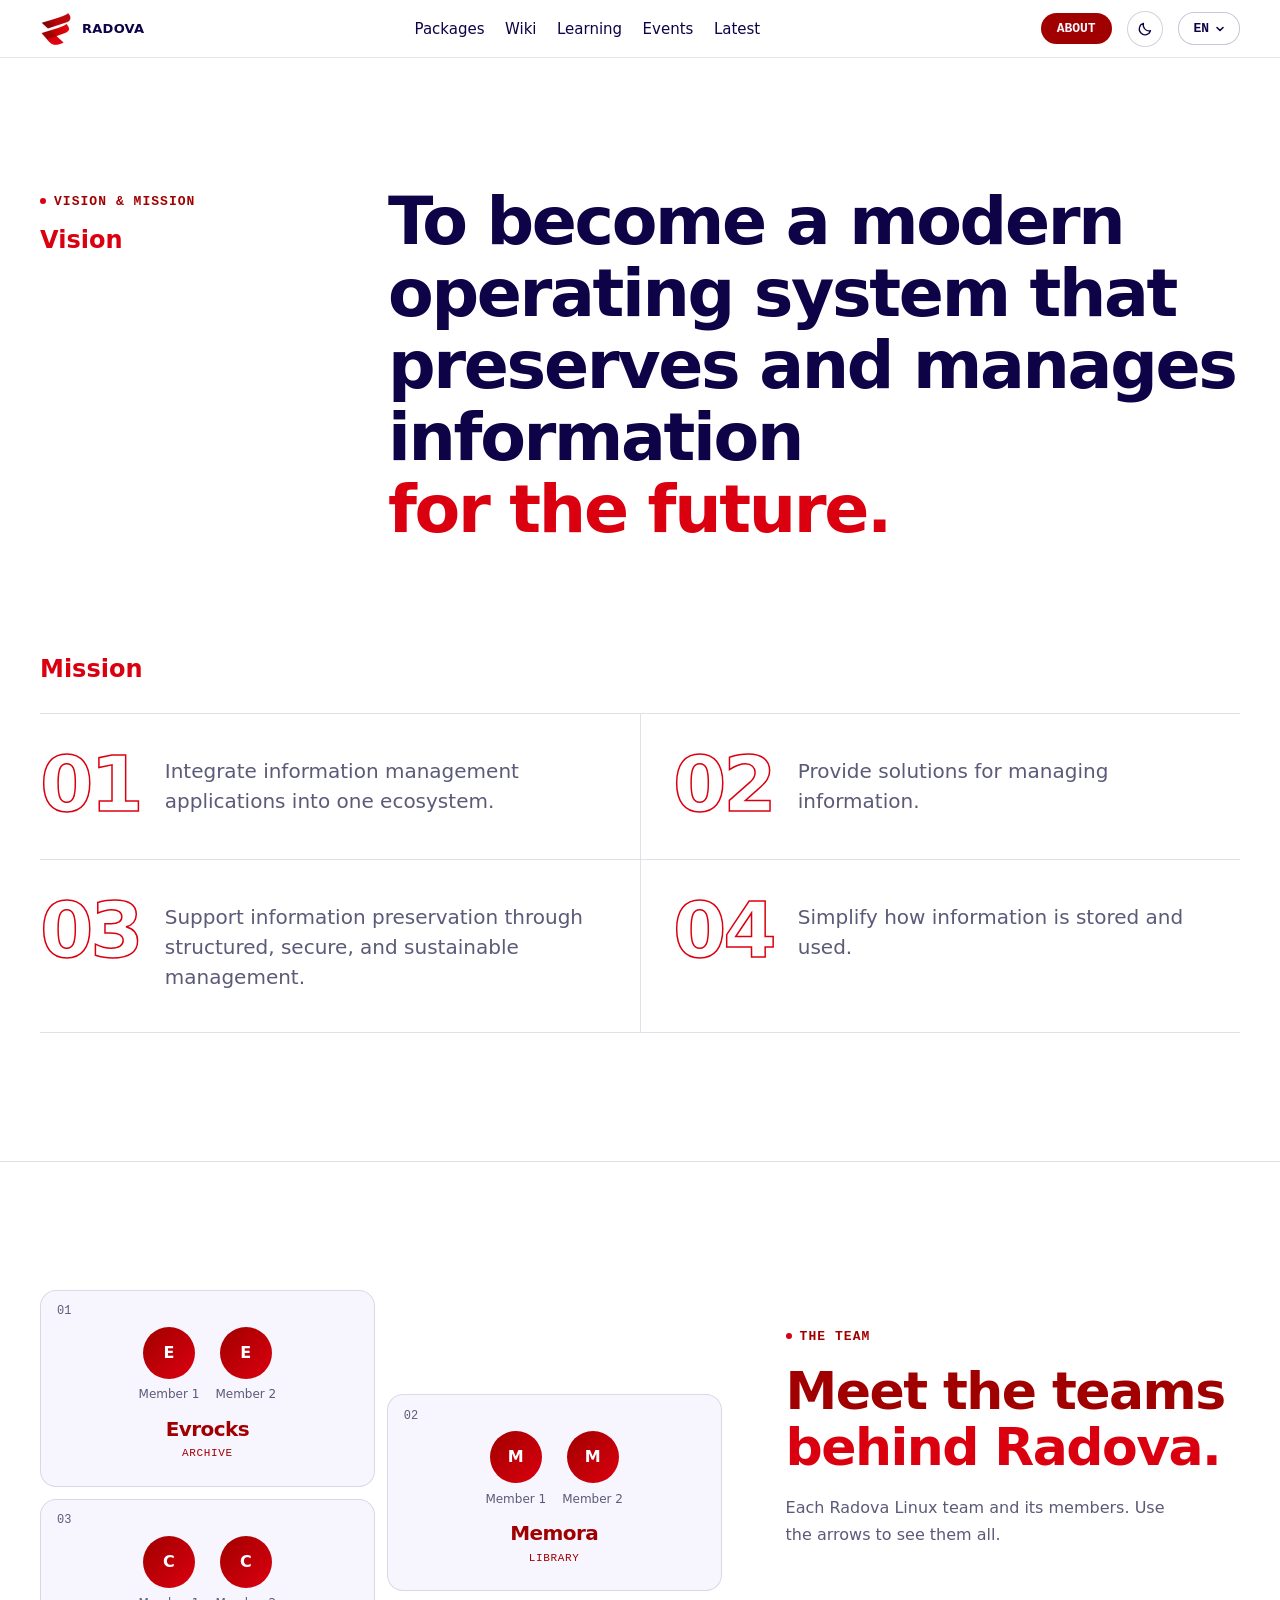
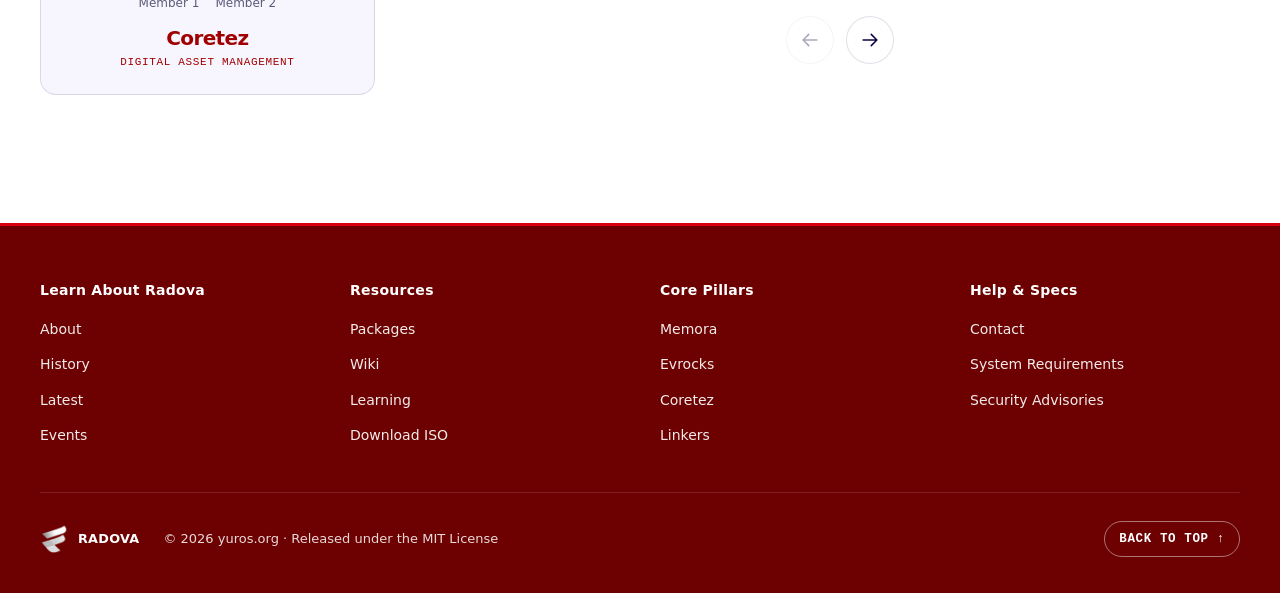
==== commit 2db01061: "optimize and fix navbar dropdown" ====
--- a/index.html
+++ b/index.html
@@ -9,20 +9,14 @@
   <meta name="description" content="Radova Linux delivers an autonomous operating system built for institutional memory, archives, and digital asset sovereignty.">
   <link rel="canonical" href="https://radova.org/about/">
   <link rel="icon" type="image/png" href="assets/logo.png">
-  <link rel="stylesheet" href="assets/css/pico.min.css" media="print" onload="this.media='all'">
-<noscript><link rel="stylesheet" href="assets/css/pico.min.css"></noscript>
-<style data-bundle>/*radova-pico-shield*/body>main{padding-block:0}section{margin-bottom:0}article{margin-bottom:0;padding:0;border-radius:0;background:transparent;box-shadow:none}[type=button],[type=submit],[type=reset],button{width:auto;background:none;border:0;padding:0;margin:0;color:inherit;font:inherit;box-shadow:none}:where(a:not([role=button])){text-decoration:none}:root{color-scheme:light;--white:#FFFFFF;--lavender:#F7F6FF;--navy:#0E0347;--red-900:#A10000;--red-700:#BB080B;--red:#DB000F;--red-gradient:linear-gradient(135deg,var(--red-900) 0%,var(--red) 100%);--text:var(--text-primary);--muted:rgba(14,3,71,0.70);--line:rgba(14,3,71,0.12);--accent:var(--red);--font-heading:"Lato",system-ui,-apple-system,sans-serif;--font-body:"Roboto Variable",system-ui,-apple-system,sans-serif;--font-mono:ui-monospace,SFMono-Regular,Menlo,Consolas,monospace;--wrap:1120px}@media (prefers-reduced-motion:no-preference){html{scroll-behavior:smooth}}body{margin:0;background:var(--surface-page);color:var(--text);font:400 1.0625rem/1.65 var(--font-body);-webkit-font-smoothing:antialiased}a{color:inherit}h1,h2,h3{font-family:var(--font-heading);font-weight:900;letter-spacing:-0.03em;line-height:1.05;margin:0;text-wrap:balance}p{margin:0;text-wrap:balance}:focus-visible{outline:2px solid currentColor;outline-offset:3px;border-radius:4px}.skip-link{position:absolute;inset-inline-start:1rem;top:-3rem;padding:0.5rem 1rem;background:var(--surface-page);color:var(--text-heading);border:1px solid var(--line);border-radius:6px;z-index:100}.skip-link:focus{top:1rem}.wrap{width:min(var(--container-max),100% - 2rem);margin-inline:auto}.ab-header .wrap{display:flex;align-items:center;justify-content:space-between;height:64px}.ab-hero{padding:clamp(3rem,8vw,5.5rem) 0 clamp(5rem,10vw,8rem);text-align:center}.eyebrow{display:inline-flex;align-items:center;gap:0.5rem;font:500 0.8125rem/1 var(--font-mono);color:var(--muted);letter-spacing:0.04em;text-transform:uppercase;margin-bottom:2rem}.eyebrow::before{content:"";width:6px;height:6px;border-radius:50%;background:var(--accent)}.ab-hero h1{font-size:clamp(2rem,10vw,6rem);margin-inline:auto}.ab-hero h1 span{display:block;color:var(--red)}.ab-hero .sub{max-width:38rem;margin:1.75rem auto 0;font-size:clamp(1.0625rem,2vw,1.25rem);color:var(--muted)}.ab-section{padding:clamp(4.5rem,10vw,8rem) 0;border-top:1px solid var(--line)}.ab-section:first-child{border-top:0}.ab-section h2{font-size:clamp(2rem,4.5vw,3.25rem);max-width:18ch}.ab-section h2 span{color:var(--accent)}.ab-section :is(h1,h2).eyebrow{font:500 0.8125rem/1 var(--font-mono);letter-spacing:0.04em;max-width:none}.split{display:grid;grid-template-columns:1fr 1fr;gap:clamp(2rem,6vw,5rem);align-items:start}.vm-grid{display:grid;grid-template-columns:1fr 3fr;gap:clamp(2rem,5vw,4rem);align-items:start}.vm-side{position:sticky;top:112px}.vm-side .eyebrow{margin-bottom:1.25rem}.vm-label{font:900 clamp(1.25rem,2vw,1.5rem)/1 var(--font-heading);color:var(--red)}.vm-vision{font:900 clamp(2rem,5.2vw,4.5rem)/1.08 var(--font-heading);letter-spacing:-0.035em;text-wrap:balance}.vm-vision em{font-style:normal;color:var(--red);white-space:nowrap}.vm-label-mission{margin-top:clamp(4.5rem,10vw,7rem)}.vm-missions{list-style:none;padding:0;margin:2rem 0 0;display:grid;grid-template-columns:repeat(2,1fr);border-top:1px solid var(--line)}.vm-missions li{display:grid;grid-template-columns:auto 1fr;gap:1.5rem;align-items:start;padding-block:2.25rem 2.5rem;padding-inline:0 2rem;border-bottom:1px solid var(--line)}.vm-missions li:nth-child(even){padding-inline-start:2rem;border-inline-start:1px solid var(--line)}.vm-num{font:900 clamp(3rem,6vw,5rem)/0.9 var(--font-heading);letter-spacing:-0.04em;color:transparent;-webkit-text-stroke:1.5px var(--red);transition:color 0.3s}.vm-missions li:hover .vm-num{color:var(--red)}.vm-missions p{font-size:clamp(1.0625rem,1.6vw,1.25rem);line-height:1.5;padding-top:0.35rem}@supports (animation-timeline:view()){@media (prefers-reduced-motion:no-preference){.vm-vision .w{display:inline-block;animation:lit linear both;animation-timeline:view();animation-range:entry 60% cover 45%}@keyframes lit{from{opacity:0.8}to{opacity:1}}}}.member-tip .avatar{width:44px;height:44px;font-size:1rem}.team{--team-gap:0.75rem;list-style:none;margin:0;padding:0;display:grid;grid-auto-flow:column dense;grid-template-rows:repeat(4,1fr);grid-auto-columns:calc((100% - var(--team-gap)) / 2);gap:var(--team-gap);overflow-x:auto;overscroll-behavior-x:contain;scroll-snap-type:x mandatory;scrollbar-width:none;counter-reset:t}.team::-webkit-scrollbar{display:none}.team .role{margin:0.35rem 0 0;font:500 0.6875rem/1.4 var(--font-mono);letter-spacing:0.06em;text-transform:uppercase;color:var(--text-heading)}.members{list-style:none;padding:0;margin:0;display:flex;flex-wrap:wrap;justify-content:flex-end;gap:0.5rem}.member{display:inline-flex;align-items:center;gap:0.6rem;max-width:100%;padding-block:0.3rem 0.3rem;padding-inline:0.3rem 0.9rem;border:1px solid var(--line);border-radius:999px;background:var(--surface-page);transition:border-color 0.3s}.avatar{flex:none;display:grid;place-items:center;width:36px;height:36px;border-radius:50%;overflow:hidden;background:var(--red-gradient);color:var(--white);font:900 0.8125rem/1 var(--font-heading)}.avatar img{width:100%;height:100%;object-fit:cover;display:block}.member-name{font-size:0.875rem;line-height:1.3;overflow-wrap:anywhere}.team .members{order:-1;justify-content:center;gap:0.75rem 1rem}.team .member{flex-direction:column;gap:0.4rem;padding:0;border:0;background:none}.team .avatar{width:52px;height:52px;font-size:1rem}.team .member-name{font-size:0.75rem;color:var(--muted)}@media (max-width:575px){.team{grid-template-rows:repeat(3,1fr);grid-auto-columns:100%}.team .members{order:0;justify-content:flex-start;gap:0.5rem 1rem}.team .member{flex-direction:row;gap:0.5rem}.team .avatar{width:32px;height:32px;font-size:0.75rem}.team .member-name{font-size:0.8125rem}}@media (min-width:1024px){.team{grid-column:1;grid-row:1 / 3}}.ab-footer .wrap{display:flex;justify-content:space-between;align-items:center;gap:1rem}@media (prefers-reduced-motion:no-preference){.ab-hero > .wrap > *{animation:rise 0.9s cubic-bezier(0.2,0.7,0.2,1) both}.ab-hero h1{animation-delay:0.08s}.ab-hero .sub{animation-delay:0.18s}}@media (max-width:1023px){.split{grid-template-columns:1fr}.vm-grid{grid-template-columns:1fr}.vm-side{position:static}.vm-missions{grid-template-columns:1fr}.vm-missions li,.vm-missions li:nth-child(even){padding:1.75rem 0;border-inline-start:0}}@font-face{font-family:"Lato Fallback";src:local("system-ui"),local("-apple-system"),local("Segoe UI"),sans-serif;size-adjust:99%}@font-face{font-family:"Roboto Fallback";src:local("system-ui"),local("-apple-system"),local("Segoe UI"),sans-serif;size-adjust:100%}:root{color-scheme:light;--font-heading:"Lato","Lato Fallback",system-ui,-apple-system,sans-serif;--font-body:"Roboto Variable","Roboto Fallback",system-ui,-apple-system,sans-serif;--font-mono:ui-monospace,SFMono-Regular,Menlo,Consolas,monospace;--red-900:#A10000;--red-700:#BB080B;--red-600:#DB000F;--red-500:#FF0000;--blue:#0035c6;--lavender:#F7F6FF;--white:#FFFFFF;--muted:#5b5a78;--line:rgba(14,3,71,0.10);--navy-gradient:linear-gradient(135deg,#0E0347 0%,#0E0347 55%,#0B2E8D 130%);--pad-x:max(1rem,calc((100% - 72rem) / 2));--pad-y:clamp(5rem,9vw,7.5rem);--ic-arrow-up-right:url("data:image/svg+xml,%3Csvg%20xmlns%3D%22http%3A%2F%2Fwww.w3.org%2F2000%2Fsvg%22%20viewBox%3D%220%200%20256%20256%22%20fill%3D%22currentColor%22%3E%3Cpath%20d%3D%22M200%2C64V168a8%2C8%2C0%2C0%2C1-16%2C0V83.31L69.66%2C197.66a8%2C8%2C0%2C0%2C1-11.32-11.32L172.69%2C72H88a8%2C8%2C0%2C0%2C1%2C0-16H192A8%2C8%2C0%2C0%2C1%2C200%2C64Z%22%2F%3E%3C%2Fsvg%3E");--ic-arrows-clockwise:url("data:image/svg+xml,%3Csvg%20xmlns%3D%22http%3A%2F%2Fwww.w3.org%2F2000%2Fsvg%22%20viewBox%3D%220%200%20256%20256%22%20fill%3D%22currentColor%22%3E%3Cpath%20d%3D%22M224%2C48V96a8%2C8%2C0%2C0%2C1-8%2C8H168a8%2C8%2C0%2C0%2C1%2C0-16h28.69L182.06%2C73.37a79.56%2C79.56%2C0%2C0%2C0-56.13-23.43h-.45A79.52%2C79.52%2C0%2C0%2C0%2C69.59%2C72.71%2C8%2C8%2C0%2C0%2C1%2C58.41%2C61.27a96%2C96%2C0%2C0%2C1%2C135%2C.79L208%2C76.69V48a8%2C8%2C0%2C0%2C1%2C16%2C0ZM186.41%2C183.29a80%2C80%2C0%2C0%2C1-112.47-.66L59.31%2C168H88a8%2C8%2C0%2C0%2C0%2C0-16H40a8%2C8%2C0%2C0%2C0-8%2C8v48a8%2C8%2C0%2C0%2C0%2C16%2C0V179.31l14.63%2C14.63A95.43%2C95.43%2C0%2C0%2C0%2C130%2C222.06h.53a95.36%2C95.36%2C0%2C0%2C0%2C67.07-27.33%2C8%2C8%2C0%2C0%2C0-11.18-11.44Z%22%2F%3E%3C%2Fsvg%3E");--ic-cpu:url("data:image/svg+xml,%3Csvg%20xmlns%3D%22http%3A%2F%2Fwww.w3.org%2F2000%2Fsvg%22%20viewBox%3D%220%200%20256%20256%22%20fill%3D%22currentColor%22%3E%3Cpath%20d%3D%22M152%2C96H104a8%2C8%2C0%2C0%2C0-8%2C8v48a8%2C8%2C0%2C0%2C0%2C8%2C8h48a8%2C8%2C0%2C0%2C0%2C8-8V104A8%2C8%2C0%2C0%2C0%2C152%2C96Zm-8%2C48H112V112h32Zm88%2C0H216V112h16a8%2C8%2C0%2C0%2C0%2C0-16H216V56a16%2C16%2C0%2C0%2C0-16-16H160V24a8%2C8%2C0%2C0%2C0-16%2C0V40H112V24a8%2C8%2C0%2C0%2C0-16%2C0V40H56A16%2C16%2C0%2C0%2C0%2C40%2C56V96H24a8%2C8%2C0%2C0%2C0%2C0%2C16H40v32H24a8%2C8%2C0%2C0%2C0%2C0%2C16H40v40a16%2C16%2C0%2C0%2C0%2C16%2C16H96v16a8%2C8%2C0%2C0%2C0%2C16%2C0V216h32v16a8%2C8%2C0%2C0%2C0%2C16%2C0V216h40a16%2C16%2C0%2C0%2C0%2C16-16V160h16a8%2C8%2C0%2C0%2C0%2C0-16Zm-32%2C56H56V56H200v95.87s0%2C.09%2C0%2C.13%2C0%2C.09%2C0%2C.13V200Z%22%2F%3E%3C%2Fsvg%3E");--ic-download-simple:url("data:image/svg+xml,%3Csvg%20xmlns%3D%22http%3A%2F%2Fwww.w3.org%2F2000%2Fsvg%22%20viewBox%3D%220%200%20256%20256%22%20fill%3D%22currentColor%22%3E%3Cpath%20d%3D%22M224%2C144v64a8%2C8%2C0%2C0%2C1-8%2C8H40a8%2C8%2C0%2C0%2C1-8-8V144a8%2C8%2C0%2C0%2C1%2C16%2C0v56H208V144a8%2C8%2C0%2C0%2C1%2C16%2C0Zm-101.66%2C5.66a8%2C8%2C0%2C0%2C0%2C11.32%2C0l40-40a8%2C8%2C0%2C0%2C0-11.32-11.32L136%2C124.69V32a8%2C8%2C0%2C0%2C0-16%2C0v92.69L93.66%2C98.34a8%2C8%2C0%2C0%2C0-11.32%2C11.32Z%22%2F%3E%3C%2Fsvg%3E");--ic-feather:url("data:image/svg+xml,%3Csvg%20xmlns%3D%22http%3A%2F%2Fwww.w3.org%2F2000%2Fsvg%22%20viewBox%3D%220%200%20256%20256%22%20fill%3D%22currentColor%22%3E%3Cpath%20d%3D%22M221.28%2C34.75a64%2C64%2C0%2C0%2C0-90.49%2C0L60.69%2C104A15.9%2C15.9%2C0%2C0%2C0%2C56%2C115.31v73.38L26.34%2C218.34a8%2C8%2C0%2C0%2C0%2C11.32%2C11.32L67.32%2C200H140.7A15.92%2C15.92%2C0%2C0%2C0%2C152%2C195.32l0%2C0%2C69.23-70A64%2C64%2C0%2C0%2C0%2C221.28%2C34.75ZM142.07%2C46.06A48%2C48%2C0%2C0%2C1%2C211.79%2C112H155.33l34.35-34.34a8%2C8%2C0%2C0%2C0-11.32-11.32L120%2C124.69V67.87ZM72%2C115.35l32-31.67v57l-32%2C32ZM140.7%2C184H83.32l56-56h56.74Z%22%2F%3E%3C%2Fsvg%3E");--ic-git-branch:url("data:image/svg+xml,%3Csvg%20xmlns%3D%22http%3A%2F%2Fwww.w3.org%2F2000%2Fsvg%22%20viewBox%3D%220%200%20256%20256%22%20fill%3D%22currentColor%22%3E%3Cpath%20d%3D%22M232%2C64a32%2C32%2C0%2C1%2C0-40%2C31v17a8%2C8%2C0%2C0%2C1-8%2C8H96a23.84%2C23.84%2C0%2C0%2C0-8%2C1.38V95a32%2C32%2C0%2C1%2C0-16%2C0v66a32%2C32%2C0%2C1%2C0%2C16%2C0V144a8%2C8%2C0%2C0%2C1%2C8-8h88a24%2C24%2C0%2C0%2C0%2C24-24V95A32.06%2C32.06%2C0%2C0%2C0%2C232%2C64ZM64%2C64A16%2C16%2C0%2C1%2C1%2C80%2C80%2C16%2C16%2C0%2C0%2C1%2C64%2C64ZM96%2C192a16%2C16%2C0%2C1%2C1-16-16A16%2C16%2C0%2C0%2C1%2C96%2C192ZM200%2C80a16%2C16%2C0%2C1%2C1%2C16-16A16%2C16%2C0%2C0%2C1%2C200%2C80Z%22%2F%3E%3C%2Fsvg%3E");--ic-hard-drives:url("data:image/svg+xml,%3Csvg%20xmlns%3D%22http%3A%2F%2Fwww.w3.org%2F2000%2Fsvg%22%20viewBox%3D%220%200%20256%20256%22%20fill%3D%22currentColor%22%3E%3Cpath%20d%3D%22M208%2C136H48a16%2C16%2C0%2C0%2C0-16%2C16v48a16%2C16%2C0%2C0%2C0%2C16%2C16H208a16%2C16%2C0%2C0%2C0%2C16-16V152A16%2C16%2C0%2C0%2C0%2C208%2C136Zm0%2C64H48V152H208v48Zm0-160H48A16%2C16%2C0%2C0%2C0%2C32%2C56v48a16%2C16%2C0%2C0%2C0%2C16%2C16H208a16%2C16%2C0%2C0%2C0%2C16-16V56A16%2C16%2C0%2C0%2C0%2C208%2C40Zm0%2C64H48V56H208v48ZM192%2C80a12%2C12%2C0%2C1%2C1-12-12A12%2C12%2C0%2C0%2C1%2C192%2C80Zm0%2C96a12%2C12%2C0%2C1%2C1-12-12A12%2C12%2C0%2C0%2C1%2C192%2C176Z%22%2F%3E%3C%2Fsvg%3E");--ic-lightning:url("data:image/svg+xml,%3Csvg%20xmlns%3D%22http%3A%2F%2Fwww.w3.org%2F2000%2Fsvg%22%20viewBox%3D%220%200%20256%20256%22%20fill%3D%22currentColor%22%3E%3Cpath%20d%3D%22M215.79%2C118.17a8%2C8%2C0%2C0%2C0-5-5.66L153.18%2C90.9l14.66-73.33a8%2C8%2C0%2C0%2C0-13.69-7l-112%2C120a8%2C8%2C0%2C0%2C0%2C3%2C13l57.63%2C21.61L88.16%2C238.43a8%2C8%2C0%2C0%2C0%2C13.69%2C7l112-120A8%2C8%2C0%2C0%2C0%2C215.79%2C118.17ZM109.37%2C214l10.47-52.38a8%2C8%2C0%2C0%2C0-5-9.06L62%2C132.71l84.62-90.66L136.16%2C94.43a8%2C8%2C0%2C0%2C0%2C5%2C9.06l52.8%2C19.8Z%22%2F%3E%3C%2Fsvg%3E");--ic-memory:url("data:image/svg+xml,%3Csvg%20xmlns%3D%22http%3A%2F%2Fwww.w3.org%2F2000%2Fsvg%22%20viewBox%3D%220%200%20256%20256%22%20fill%3D%22currentColor%22%3E%3Cpath%20d%3D%22M232%2C56H24A16%2C16%2C0%2C0%2C0%2C8%2C72V200a8%2C8%2C0%2C0%2C0%2C16%2C0V184H40v16a8%2C8%2C0%2C0%2C0%2C16%2C0V184H72v16a8%2C8%2C0%2C0%2C0%2C16%2C0V184h16v16a8%2C8%2C0%2C0%2C0%2C16%2C0V184h16v16a8%2C8%2C0%2C0%2C0%2C16%2C0V184h16v16a8%2C8%2C0%2C0%2C0%2C16%2C0V184h16v16a8%2C8%2C0%2C0%2C0%2C16%2C0V184h16v16a8%2C8%2C0%2C0%2C0%2C16%2C0V72A16%2C16%2C0%2C0%2C0%2C232%2C56ZM24%2C72H232v96H24Zm88%2C80a8%2C8%2C0%2C0%2C0%2C8-8V96a8%2C8%2C0%2C0%2C0-8-8H48a8%2C8%2C0%2C0%2C0-8%2C8v48a8%2C8%2C0%2C0%2C0%2C8%2C8ZM56%2C104h48v32H56Zm88%2C48h64a8%2C8%2C0%2C0%2C0%2C8-8V96a8%2C8%2C0%2C0%2C0-8-8H144a8%2C8%2C0%2C0%2C0-8%2C8v48A8%2C8%2C0%2C0%2C0%2C144%2C152Zm8-48h48v32H152Z%22%2F%3E%3C%2Fsvg%3E");--ic-monitor:url("data:image/svg+xml,%3Csvg%20xmlns%3D%22http%3A%2F%2Fwww.w3.org%2F2000%2Fsvg%22%20viewBox%3D%220%200%20256%20256%22%20fill%3D%22currentColor%22%3E%3Cpath%20d%3D%22M208%2C40H48A24%2C24%2C0%2C0%2C0%2C24%2C64V176a24%2C24%2C0%2C0%2C0%2C24%2C24H208a24%2C24%2C0%2C0%2C0%2C24-24V64A24%2C24%2C0%2C0%2C0%2C208%2C40Zm8%2C136a8%2C8%2C0%2C0%2C1-8%2C8H48a8%2C8%2C0%2C0%2C1-8-8V64a8%2C8%2C0%2C0%2C1%2C8-8H208a8%2C8%2C0%2C0%2C1%2C8%2C8Zm-48%2C48a8%2C8%2C0%2C0%2C1-8%2C8H96a8%2C8%2C0%2C0%2C1%2C0-16h64A8%2C8%2C0%2C0%2C1%2C168%2C224Z%22%2F%3E%3C%2Fsvg%3E");--ic-shield-check:url("data:image/svg+xml,%3Csvg%20xmlns%3D%22http%3A%2F%2Fwww.w3.org%2F2000%2Fsvg%22%20viewBox%3D%220%200%20256%20256%22%20fill%3D%22currentColor%22%3E%3Cpath%20d%3D%22M208%2C40H48A16%2C16%2C0%2C0%2C0%2C32%2C56v56c0%2C52.72%2C25.52%2C84.67%2C46.93%2C102.19%2C23.06%2C18.86%2C46%2C25.26%2C47%2C25.53a8%2C8%2C0%2C0%2C0%2C4.2%2C0c1-.27%2C23.91-6.67%2C47-25.53C198.48%2C196.67%2C224%2C164.72%2C224%2C112V56A16%2C16%2C0%2C0%2C0%2C208%2C40Zm0%2C72c0%2C37.07-13.66%2C67.16-40.6%2C89.42A129.3%2C129.3%2C0%2C0%2C1%2C128%2C223.62a128.25%2C128.25%2C0%2C0%2C1-38.92-21.81C61.82%2C179.51%2C48%2C149.3%2C48%2C112l0-56%2C160%2C0ZM82.34%2C141.66a8%2C8%2C0%2C0%2C1%2C11.32-11.32L112%2C148.69l50.34-50.35a8%2C8%2C0%2C0%2C1%2C11.32%2C11.32l-56%2C56a8%2C8%2C0%2C0%2C1-11.32%2C0Z%22%2F%3E%3C%2Fsvg%3E");--ic-stack:url("data:image/svg+xml,%3Csvg%20xmlns%3D%22http%3A%2F%2Fwww.w3.org%2F2000%2Fsvg%22%20viewBox%3D%220%200%20256%20256%22%20fill%3D%22currentColor%22%3E%3Cpath%20d%3D%22M230.91%2C172A8%2C8%2C0%2C0%2C1%2C228%2C182.91l-96%2C56a8%2C8%2C0%2C0%2C1-8.06%2C0l-96-56A8%2C8%2C0%2C0%2C1%2C36%2C169.09l92%2C53.65%2C92-53.65A8%2C8%2C0%2C0%2C1%2C230.91%2C172ZM220%2C121.09l-92%2C53.65L36%2C121.09A8%2C8%2C0%2C0%2C0%2C28%2C134.91l96%2C56a8%2C8%2C0%2C0%2C0%2C8.06%2C0l96-56A8%2C8%2C0%2C1%2C0%2C220%2C121.09ZM24%2C80a8%2C8%2C0%2C0%2C1%2C4-6.91l96-56a8%2C8%2C0%2C0%2C1%2C8.06%2C0l96%2C56a8%2C8%2C0%2C0%2C1%2C0%2C13.82l-96%2C56a8%2C8%2C0%2C0%2C1-8.06%2C0l-96-56A8%2C8%2C0%2C0%2C1%2C24%2C80Zm23.88%2C0L128%2C126.74%2C208.12%2C80%2C128%2C33.26Z%22%2F%3E%3C%2Fsvg%3E");--ic-terminal-window:url("data:image/svg+xml,%3Csvg%20xmlns%3D%22http%3A%2F%2Fwww.w3.org%2F2000%2Fsvg%22%20viewBox%3D%220%200%20256%20256%22%20fill%3D%22currentColor%22%3E%3Cpath%20d%3D%22M128%2C128a8%2C8%2C0%2C0%2C1-3%2C6.25l-40%2C32a8%2C8%2C0%2C1%2C1-10-12.5L107.19%2C128%2C75%2C102.25a8%2C8%2C0%2C1%2C1%2C10-12.5l40%2C32A8%2C8%2C0%2C0%2C1%2C128%2C128Zm48%2C24H136a8%2C8%2C0%2C0%2C0%2C0%2C16h40a8%2C8%2C0%2C0%2C0%2C0-16Zm56-96V200a16%2C16%2C0%2C0%2C1-16%2C16H40a16%2C16%2C0%2C0%2C1-16-16V56A16%2C16%2C0%2C0%2C1%2C40%2C40H216A16%2C16%2C0%2C0%2C1%2C232%2C56ZM216%2C200V56H40V200H216Z%22%2F%3E%3C%2Fsvg%3E");--ic-arrow-red:url("data:image/svg+xml,%3Csvg%20fill%3D%22%23DB000F%22%20xmlns%3D%22http%3A%2F%2Fwww.w3.org%2F2000%2Fsvg%22%20viewBox%3D%220%200%20256%20256%22%3E%3Cpath%20d%3D%22M200%2C64V168a8%2C8%2C0%2C0%2C1-16%2C0V83.31L69.66%2C197.66a8%2C8%2C0%2C0%2C1-11.32-11.32L172.69%2C72H88a8%2C8%2C0%2C0%2C1%2C0-16H192A8%2C8%2C0%2C0%2C1%2C200%2C64Z%22%2F%3E%3C%2Fsvg%3E");--ic-download-red:url("data:image/svg+xml,%3Csvg%20fill%3D%22%23DB000F%22%20xmlns%3D%22http%3A%2F%2Fwww.w3.org%2F2000%2Fsvg%22%20viewBox%3D%220%200%20256%20256%22%3E%3Cpath%20d%3D%22M224%2C144v64a8%2C8%2C0%2C0%2C1-8%2C8H40a8%2C8%2C0%2C0%2C1-8-8V144a8%2C8%2C0%2C0%2C1%2C16%2C0v56H208V144a8%2C8%2C0%2C0%2C1%2C16%2C0Zm-101.66%2C5.66a8%2C8%2C0%2C0%2C0%2C11.32%2C0l40-40a8%2C8%2C0%2C0%2C0-11.32-11.32L136%2C124.69V32a8%2C8%2C0%2C0%2C0-16%2C0v92.69L93.66%2C98.34a8%2C8%2C0%2C0%2C0-11.32%2C11.32Z%22%2F%3E%3C%2Fsvg%3E");--ic-arrow-white:url("data:image/svg+xml,%3Csvg%20fill%3D%22%23FFFFFF%22%20xmlns%3D%22http%3A%2F%2Fwww.w3.org%2F2000%2Fsvg%22%20viewBox%3D%220%200%20256%20256%22%3E%3Cpath%20d%3D%22M200%2C64V168a8%2C8%2C0%2C0%2C1-16%2C0V83.31L69.66%2C197.66a8%2C8%2C0%2C0%2C1-11.32-11.32L172.69%2C72H88a8%2C8%2C0%2C0%2C1%2C0-16H192A8%2C8%2C0%2C0%2C1%2C200%2C64Z%22%2F%3E%3C%2Fsvg%3E");--ic-stack-white:url("data:image/svg+xml,%3Csvg%20fill%3D%22%23FFFFFF%22%20xmlns%3D%22http%3A%2F%2Fwww.w3.org%2F2000%2Fsvg%22%20viewBox%3D%220%200%20256%20256%22%3E%3Cpath%20d%3D%22M230.91%2C172A8%2C8%2C0%2C0%2C1%2C228%2C182.91l-96%2C56a8%2C8%2C0%2C0%2C1-8.06%2C0l-96-56A8%2C8%2C0%2C0%2C1%2C36%2C169.09l92%2C53.65%2C92-53.65A8%2C8%2C0%2C0%2C1%2C230.91%2C172ZM220%2C121.09l-92%2C53.65L36%2C121.09A8%2C8%2C0%2C0%2C0%2C28%2C134.91l96%2C56a8%2C8%2C0%2C0%2C0%2C8.06%2C0l96-56A8%2C8%2C0%2C1%2C0%2C220%2C121.09ZM24%2C80a8%2C8%2C0%2C0%2C1%2C4-6.91l96-56a8%2C8%2C0%2C0%2C1%2C8.06%2C0l96%2C56a8%2C8%2C0%2C0%2C1%2C0%2C13.82l-96%2C56a8%2C8%2C0%2C0%2C1-8.06%2C0l-96-56A8%2C8%2C0%2C0%2C1%2C24%2C80Zm23.88%2C0L128%2C126.74%2C208.12%2C80%2C128%2C33.26Z%22%2F%3E%3C%2Fsvg%3E")}*,*::before,*::after{box-sizing:border-box}html{max-width:100%;overflow-x:clip;background-color:var(--surface-page);color-scheme:light;scroll-behavior:smooth}body{max-width:100%;overflow-x:clip;margin:0;padding:0;background-color:var(--surface-page);color:var(--text-heading);font-family:var(--font-body);font-size:16px;line-height:1.6;-webkit-font-smoothing:antialiased}body > main,main{margin:0;padding:0;counter-reset:section-counter}ul,ol,dl,li,dt,dd,figure,pre,blockquote{margin:0;padding:0;list-style:none}li::marker{content:none}p,h1,h2,h3,h4,dt,dd,td,th,code,a,span,div,article{min-width:0;overflow-wrap:anywhere}h1,h2,h3,h4,h5,h6{font-family:var(--font-heading);color:var(--text-heading);margin:0 0 1rem;text-wrap:balance}h1{font-size:clamp(2.25rem,5vw,56px);font-weight:900;line-height:1.1;letter-spacing:-0.02em}h2{font-size:clamp(2rem,4vw,48px);font-weight:900;line-height:1.15;letter-spacing:-0.015em}h3{font-size:clamp(1.25rem,2.2vw,24px);font-weight:700;line-height:1.25}h1 span,h2 span{color:var(--text-heading)}p{font-family:var(--font-body);font-size:16px;line-height:1.65;color:var(--muted);margin:0 0 1rem}.lead{font-size:clamp(1.125rem,1.8vw,20px);line-height:1.6;color:var(--muted)}.eyebrow{font-family:var(--font-body);font-size:14px;font-weight:700;text-transform:uppercase;letter-spacing:0.08em;color:var(--text-heading);margin:0 0 0.65rem}pre{overflow-x:auto;max-width:100%;background:transparent;border:0}code{background:transparent;padding:0;color:inherit;font-size:13.5px}a{color:var(--text-heading);text-decoration:underline;text-underline-offset:0.2em;transition:color 200ms cubic-bezier(.2,.7,.2,1)}a:hover{color:var(--red-700)}:focus-visible{outline:2px solid var(--red-600);outline-offset:3px}.skip-link{position:absolute;top:-4rem;inset-inline-start:1rem;z-index:100;padding:0.5rem 1rem;background:var(--red-900);color:var(--white);border-radius:999px;font-weight:600;text-decoration:none}.skip-link:focus{top:0.75rem}main > section{position:relative;padding-block:var(--pad-y);scroll-margin-top:5rem}section[data-label]{counter-increment:section-counter}section[data-label]::before{content:"// " attr(data-label);display:block;font-family:var(--font-mono);font-size:14px;font-weight:600;text-transform:uppercase;letter-spacing:0.08em;color:var(--muted);margin-bottom:1.5rem;grid-column:1 / -1}section[data-label]::after{content:"(" counter(section-counter,decimal-leading-zero) ")";position:absolute;top:var(--pad-y);inset-inline-end:var(--pad-x);font-family:var(--font-mono);font-size:14px;font-weight:600;color:var(--muted);pointer-events:none}body > header.site-header,.site-header{position:sticky;top:0;z-index:100;width:100%;min-height:48px;padding-block:0.65rem;display:flex;align-items:center;justify-content:space-between;gap:1.25rem;background:rgba(255,255,255,0.82);-webkit-backdrop-filter:blur(16px) saturate(180%);backdrop-filter:blur(16px) saturate(180%);border-bottom:1px solid var(--line)}@supports not (backdrop-filter:blur(1px)){.site-header{background:var(--surface-page)}}.brand-lockup{display:inline-flex;align-items:center;gap:0.625rem;text-decoration:none}.brand-name{font-family:var(--font-heading);font-weight:900;font-size:0.8rem;letter-spacing:0.02em;text-transform:uppercase;color:var(--text-heading)}.brand-lockup-light .brand-name{color:var(--white)}.nav-list{display:flex;align-items:center;gap:1.75rem;flex-wrap:wrap}.nav-list a{font-family:var(--font-body);font-size:15px;font-weight:500;color:var(--text-heading);text-decoration:none;transition:color 200ms cubic-bezier(.2,.7,.2,1)}.nav-list a:hover{color:var(--red-600)}.btn{display:inline-flex;align-items:center;justify-content:center;height:48px;padding-inline:1.5rem;border-radius:9999px;font-family:var(--font-body);font-size:16px;font-weight:500;line-height:1;white-space:nowrap;border:1.5px solid transparent;transition:transform 200ms cubic-bezier(.2,.7,.2,1),background-color 200ms cubic-bezier(.2,.7,.2,1),border-color 200ms cubic-bezier(.2,.7,.2,1),color 200ms cubic-bezier(.2,.7,.2,1),box-shadow 200ms cubic-bezier(.2,.7,.2,1)}.btn:active{transform:scale(0.98)}.btn-lg{height:52px;padding-inline:1.5rem;font-size:16px;font-weight:600}.btn-navy{background-color:var(--red-900);border-color:var(--red-900);color:var(--white)}.btn-navy:hover{background-color:var(--blue);border-color:var(--blue);color:var(--white)}.btn-primary{background-color:var(--red-600);border-color:var(--red-600);color:var(--white);box-shadow:0 4px 16px rgba(219,0,15,0.24)}.btn-primary:hover{background-color:var(--red-700);border-color:var(--red-700);color:var(--white)}.btn-primary:active{background-color:var(--red-900);border-color:var(--red-900)}.btn-arrow,.btn-arrow-red{padding-inline:1.5rem 0.625rem;gap:0.75rem}.btn-arrow::after,.btn-arrow-red::after{content:"";display:inline-block;width:32px;height:32px;border-radius:50%;flex-shrink:0;transition:transform 200ms cubic-bezier(.2,.7,.2,1)}.btn-arrow::after{background:var(--surface-page) var(--ic-arrow-red) center / 18px 18px no-repeat}.btn-arrow:hover::after,.btn-arrow-red:hover::after{transform:translateX(10px)}.hero{background:radial-gradient(45% 50% at 82% 18%,rgba(219,0,15,0.10),transparent 70%),radial-gradient(35% 40% at 15% 30%,rgba(14,3,71,0.04),transparent 70%),#FFFFFF;padding-top:clamp(1rem,2vw,1.75rem);padding-bottom:clamp(3.5rem,7vw,5.5rem);border-bottom:1px solid var(--line)}.hero-spec-strip{border-top:1px solid var(--line);border-bottom:1px solid var(--line);padding-block:0.5rem;margin-bottom:clamp(1.5rem,3vw,2.5rem);display:flex;justify-content:space-between;align-items:center;flex-wrap:wrap;gap:1rem}.hero-spec-strip::after{content:attr(data-sys);font-family:var(--font-mono);font-size:12px;color:var(--muted);text-transform:uppercase;letter-spacing:0.08em}.hero-chip{display:inline-flex;align-items:center;gap:0.5rem;padding:0.35rem 0.9rem;border-radius:999px;border:1px solid rgba(219,0,15,0.25);background:rgba(219,0,15,0.04);color:var(--text-heading);font-size:13px;font-weight:700;margin:0}.hero-chip::before{content:"";width:8px;height:8px;border-radius:50%;background:var(--red-600)}.hero-split{display:flex;flex-direction:column;gap:2rem}@media (min-width:56rem){.hero-split{display:grid;grid-template-columns:repeat(12,1fr);gap:clamp(2rem,4vw,3.5rem);align-items:start}.hero-split-left{grid-column:1 / 6}.hero-split-right{grid-column:6 / 13;border-inline-start:1px solid var(--red-600);padding-inline-start:clamp(1.5rem,2.5vw,2.5rem)}}.hero-split-right h1{font-family:var(--font-heading);font-size:clamp(1.5rem,5.5vw,3rem);font-weight:900;line-height:1.05;letter-spacing:-0.03em;color:var(--text-heading);margin:0;margin-bottom:1.75rem;text-transform:capitalize}.hero-split-left h1 span{color:var(--red-600)}.hero-lead{font-size:1.125rem;line-height:1.7;color:var(--muted);margin-bottom:2rem}.workbench-grid{display:flex;flex-direction:column;gap:1.5rem}@media (min-width:52rem){.workbench-grid{display:grid;grid-template-columns:1.2fr 0.8fr;gap:0;align-items:center}}.swiss-ledger{display:grid;grid-template-columns:1fr;border-top:2px solid var(--red-900);border-bottom:1px solid var(--line)}@media (min-width:42rem){.swiss-ledger{grid-template-columns:repeat(2,1fr)}}main #manifesto .swiss-ledger article.ledger-item,.ledger-item{margin:0;border-radius:0;background:transparent;box-shadow:none;border:0;padding-block:1.75rem 1.75rem;padding-inline:0 1.5rem;position:relative}@media (max-width:41.99rem){main #manifesto .swiss-ledger article.ledger-item:not(:first-child),.ledger-item:not(:first-child){border-top:1px solid var(--line)}}@media (min-width:42rem){main #manifesto .swiss-ledger article.ledger-item:nth-child(2n),.ledger-item:nth-child(2n){border-inline-start:1px solid var(--line);padding-inline-start:1.75rem;padding-inline-end:0}main #manifesto .swiss-ledger article.ledger-item:nth-child(n+3),.ledger-item:nth-child(n+3){border-top:1px solid var(--line)}}.ledger-item h3{font-family:var(--font-heading);font-size:1.25rem;font-weight:900;color:var(--text-heading);line-height:1.3;margin-bottom:0.5rem}.ledger-item h3::before{content:attr(data-index);font-family:var(--font-mono);font-size:12px;font-weight:700;color:var(--red-600);display:block;margin-bottom:0.4rem;letter-spacing:0.05em}.ledger-item:nth-child(1) h3::before{content:"01 /"}.ledger-item:nth-child(2) h3::before{content:"02 /"}.ledger-item:nth-child(3) h3::before{content:"03 /"}.ledger-item:nth-child(4) h3::before{content:"04 /"}.ledger-item p{font-size:1rem;line-height:1.6;color:var(--muted);margin:0;text-align:start}@media (prefers-reduced-motion:reduce){html{scroll-behavior:auto}main > section{scroll-margin-top:0}}.navbar{margin-inline-start:auto}.nav-links{list-style:none;margin:0;padding:0;display:flex}.nav-links li{list-style:none;margin:0;padding:0}.dropdown{position:relative;display:inline-block}nav.navbar li :where(a,[role="link"]){margin:0}.dropdown-content{position:absolute;top:calc(100% + 18px);inset-inline-end:0;inset-inline-start:auto;transform:translateY(-6px);background:var(--surface-page);min-width:250px;max-width:calc(100vw - 32px);border-radius:16px;box-shadow:0 16px 15px rgba(0,0,0,0.08);z-index:999;opacity:0;visibility:hidden;transition:opacity 0.25s ease,transform 0.25s ease,visibility 0.25s ease}.dropdown-content::before{content:'';position:absolute;top:-22px;inset-inline-start:0;inset-inline-end:0;height:22px;background:transparent}.dropdown-content.active,.btn-navy.active ~ .dropdown-content,.dropdown:hover .dropdown-content,.dropdown:focus-within .dropdown-content{opacity:1;visibility:visible;transform:translateY(0)}.dropdown-content a,.dropdown-content button.d-content-back{display:flex;justify-content:space-between;align-items:center;gap:1rem;width:100%;margin:0;padding:1.2rem 1.5rem;background:transparent;color:#A3A3A3;font-family:var(--font-heading);font-weight:700;font-size:13px;text-transform:uppercase;letter-spacing:1px;text-decoration:none;text-align:start;border:none;border-bottom:1px solid #F0F0F0;border-radius:0;cursor:pointer;transition:opacity 0.2s ease,transform 0.2s ease;white-space:nowrap}.dropdown-content :last-child{border-bottom:none}.dropdown-content a:hover,.dropdown-content a:focus,.dropdown-content button.d-content-back:hover,.dropdown-content button.d-content-back:focus{background-color:#db000f;color:var(--white);border-color:#DB000F}.dropdown-content button.d-content-back{color:var(--text-heading)}.dropdown-content button.d-content-back:hover,.dropdown-content button.d-content-back:focus{border-radius:0 0 16px 16px}.menu-arrow{position:absolute;top:100%;inset-inline-end:20px;inset-inline-start:auto;transform:none;width:0;height:0;border-inline-start:10px solid transparent;border-inline-end:10px solid transparent;border-bottom:10px solid #A3A3A3;z-index:1000;display:none;margin-top:8px}.btn-navy.active + .menu-arrow,.dropdown:hover .menu-arrow,.dropdown:focus-within .menu-arrow{display:block}.btn-navy{background-color:var(--red-900);border:none;color:#f7f6ff;font-family:var(--font-mono);font-weight:700;font-size:13px;text-transform:uppercase;padding:0.5rem 1rem;cursor:pointer;border-radius:16px;transition:opacity 0.2s ease,transform 0.2s ease;display:inline-block;text-decoration:none;line-height:normal}.btn-navy:hover{background-color:rgba(14,3,71,0.05);color:var(--text-heading)}.btn-navy.active{background-color:var(--red-900);color:var(--white)}.nav-toggle{display:none;flex-direction:column;justify-content:center;align-items:center;gap:5px;width:38px;height:38px;padding:0;margin:0;margin-inline-start:auto;background:transparent;border:1px solid var(--line);border-radius:10px;cursor:pointer;transition:background-color 0.2s ease,border-color 0.2s ease}.nav-toggle:hover{background-color:rgba(14,3,71,0.05);border-color:var(--red-900)}.nav-toggle span{display:block;width:18px;height:2px;background-color:var(--red-900);border-radius:2px;transition:transform 0.25s ease,opacity 0.2s ease}.nav-toggle[aria-expanded="true"] span:nth-child(1){transform:translateY(7px) rotate(45deg)}.nav-toggle[aria-expanded="true"] span:nth-child(2){opacity:0}.nav-toggle[aria-expanded="true"] span:nth-child(3){transform:translateY(-7px) rotate(-45deg)}@media (min-width:768px){.header-menu{display:flex;align-items:center;flex:1;gap:2.9rem}.header-menu > nav:first-child{margin-inline:auto}.header-menu .navbar{margin-inline-start:0}}@media (max-width:767px){.nav-toggle{display:inline-flex;position:relative;z-index:1002}.header-menu{display:none;position:fixed;inset:0;top:58px;z-index:999;flex-direction:column;align-items:stretch;justify-content:flex-start;width:100%;height:calc(100dvh - 58px);margin-inline-start:0;padding:0.75rem var(--pad-x) 2rem;background:var(--surface-page);border-top:1px solid var(--line);overflow-y:auto;gap:0.125rem}.header-menu.is-open{display:flex}.header-menu nav,.header-menu ul,.header-menu li{display:block;width:100%;margin:0;padding:0}.nav-list,.dropdown-content{display:flex !important;flex-direction:column;align-items:stretch;gap:0.125rem}.navbar{margin:0;padding:0;border-top:none}.navbar .btn-navy,.dropdown-content button.d-content-back,.menu-arrow,.dropdown:hover .menu-arrow,.dropdown:focus-within .menu-arrow{display:none}.dropdown-content{position:static;opacity:1;visibility:visible;transform:none;min-width:100%;max-width:100%;border:none;border-radius:0;box-shadow:none;background:transparent}.nav-list a,.dropdown-content a{display:flex;align-items:center;justify-content:flex-start;width:100%;margin:0;padding:0.55rem 0.75rem;color:var(--text-heading);font-family:var(--font-body);font-size:15.5px;font-weight:700;line-height:1.3;text-transform:none;letter-spacing:0;border:none;border-radius:10px;box-sizing:border-box}.nav-list a:hover,.nav-list a:focus,.dropdown-content a:hover,.dropdown-content a:focus{background-color:rgba(219,0,15,0.08);color:var(--red-600);border-radius:10px}}button.btn-lang{margin:0;width:auto;flex-shrink:0;display:inline-flex;align-items:center;justify-content:center;background-color:var(--surface-page);border:1.5px solid rgba(14,3,71,0.22);color:#0E0347;font-family:var(--font-mono);font-weight:700;font-size:13px;text-transform:uppercase;padding:0.5rem 0.9rem;border-radius:16px;cursor:pointer;line-height:normal;transition:border-color 0.2s ease,color 0.2s ease,background-color 0.2s ease}button.btn-lang:hover{border-color:var(--red-900);color:var(--text-heading);background-color:var(--surface-subtle)}@media (max-width:767px){button.btn-lang{margin-inline-start:auto;padding:0.45rem 0.75rem;position:relative;z-index:1002}.nav-toggle{margin-inline-start:0}}button.btn-theme{display:inline-flex;align-items:center;justify-content:center;width:36px;height:36px;min-height:36px;margin:0;margin-inline-start:auto;padding:0;border-radius:999px;border:1.5px solid rgba(14,3,71,0.18);background:#ffffff;color:#0E0347;cursor:pointer;flex-shrink:0;transition:border-color 160ms ease,color 160ms ease,background-color 160ms ease,transform 140ms ease}@media (min-width:768px){button.btn-theme{margin-inline-start:0}}button.btn-theme:hover{border-color:#DB000F;color:#DB000F;background:#F7F6FF}button.btn-theme:active{transform:scale(0.96)}:root[data-theme="dark"]{color-scheme:dark;--muted:#C4C0D4;--line:rgba(196,192,212,0.18)}:root[data-theme="dark"] body{background-color:#0B0711;color:#FFFFFF}:root[data-theme="dark"] .site-header{background:rgba(11,7,17,0.88);border-bottom-color:rgba(196,192,212,0.16)}:root[data-theme="dark"] .brand-name,:root[data-theme="dark"] .nav-list a{color:#FFFFFF}:root[data-theme="dark"] .nav-toggle span{background-color:#FFFFFF}:root[data-theme="dark"] .dropdown-content{background-color:#150B52;border-color:rgba(196,192,212,0.22)}:root[data-theme="dark"] .dropdown-content a,:root[data-theme="dark"] .dropdown-content button.d-content-back{color:#FFFFFF}:root[data-theme="dark"] button.btn-theme,:root[data-theme="dark"] button.btn-lang{background-color:#150B52;border-color:rgba(196,192,212,0.28);color:#F7F6FF}:root[data-theme="dark"] button.btn-theme:hover,:root[data-theme="dark"] button.btn-lang:hover{border-color:#DB000F;color:#FFFFFF;background-color:#0E0347}@media (max-width:767px){:root[data-theme="dark"] .header-menu{background-color:#0B0711}}.visually-hidden{position:absolute;width:1px;height:1px;overflow:hidden;clip-path:inset(50%);white-space:nowrap}:root{--red-900:#A10000;--red-700:#BB080B;--red-600:#DB000F;--red-500:#FF0000;--navy-950:#0B0711;--navy-900:#0E0347;--navy-800:#150B52;--blue:#0035C6;--lavender:#F7F6FF;--white:#FFFFFF;--surface-page:#FFFFFF;--surface-card:#FFFFFF;--surface-subtle:#F7F6FF;--surface-dock:#F0EFFC;--surface-header:rgba(255,255,255,0.82);--text-primary:#0E0347;--text-heading:#A10000;--text-muted:#5B5A78;--text-accent:#DB000F;--border-line:rgba(14,3,71,0.10);--border-card:rgba(14,3,71,0.12);--font-heading:"Lato",system-ui,-apple-system,sans-serif;--font-mono:ui-monospace,SFMono-Regular,Menlo,Consolas,monospace;--container-max:100%}:root[data-theme="dark"]{--surface-page:#0B0711;--surface-card:#150B52;--surface-subtle:#150B52;--surface-dock:#0E0347;--surface-header:rgba(11,7,17,0.88);--text-primary:#FFFFFF;--text-heading:#FFFFFF;--text-muted:#C4C0D4;--border-line:rgba(196,192,212,0.18);--border-card:rgba(196,192,212,0.16)}@media (min-width:576px){:root{--container-max:510px}html{font-size:106.25%}}@media (min-width:768px){:root{--container-max:880px}html{font-size:112.5%}}@media (min-width:1024px){:root{--container-max:1040px}html{font-size:118.75%}}@media (min-width:1280px){:root{--container-max:1200px}html{font-size:125%}}@media (min-width:1536px){:root{--container-max:1450px}html{font-size:131.25%}}body{font-size:1rem;line-height:1.6}.site-header{position:sticky;top:0;z-index:100;min-height:48px;padding-block:0.65rem;gap:1.25rem;background:var(--surface-header);-webkit-backdrop-filter:blur(16px) saturate(180%);backdrop-filter:blur(16px) saturate(180%);border-bottom:1px solid var(--border-line)}:root .site-header{background:var(--surface-header);border-bottom-color:var(--border-line)}:root[data-theme="dark"] .site-header{border-bottom-color:var(--border-line)}.site-header .brand-name{font-family:var(--font-heading);font-size:0.8rem;font-weight:900;letter-spacing:0.02em;text-transform:uppercase;color:var(--text-primary)}.site-header .nav-list a{font-size:15px;font-weight:500;color:var(--text-primary)}.site-header .nav-list a[aria-current="page"]{font-weight:700;text-decoration:underline;text-decoration-color:#DB000F;text-decoration-thickness:2px;text-underline-offset:6px}:root[data-theme="dark"] .site-header .nav-list a[aria-current="page"]{text-decoration-color:#FF6B74}:root:not([data-theme="dark"]) .dropdown-content a{color:#0E0347}#about-menu-btn.btn-navy{border-radius:16px;font-size:13px}@media (min-width:768px){.site-header .dropdown-content{top:calc(100% + 18px);min-width:250px;border-radius:16px}}button.btn-theme{width:36px;height:36px;min-width:36px;padding:0;border-radius:999px}button.btn-lang{border-radius:16px;font-size:13px}@media (max-width:767px){.nav-toggle{width:38px;height:38px}.header-menu.is-open{top:58px;height:calc(100dvh - 58px)}}.btn-primary,.button{display:inline-flex;align-items:center;justify-content:center;height:48px;padding:0 1.5rem;border-radius:9999px}.btn-primary,.button:not([class*="--outline"]){background:var(--red-600);border-color:var(--red-600);color:#FFFFFF;box-shadow:0 4px 16px rgba(219,0,15,0.24)}.hero-chip,.chip{border-radius:999px;padding:0.35rem 0.9rem;font-size:13px;border:1px solid rgba(219,0,15,0.25);background:rgba(219,0,15,0.04)}*,*::before,*::after{transition-property:opacity,transform !important}:root{--pad-x:max(1rem,calc((100% - var(--container-max)) / 2))}.lang-menu{position:relative;flex-shrink:0}.lang-menu button.btn-lang{margin:0;gap:0.375rem}.lang-menu button.btn-lang svg{transition:transform 0.2s ease}.lang-menu button.btn-lang[aria-expanded="true"] svg{transform:rotate(180deg)}.lang-menu .lang-list{position:absolute;top:calc(100% + 0.5rem);inset-inline-end:0;z-index:1003;display:block;min-width:11rem;margin:0;padding:0.375rem;list-style:none;background:var(--surface-card);border:1px solid var(--border-card);border-radius:16px;box-shadow:0 12px 30px rgba(14,3,71,0.12)}.lang-menu .lang-list[hidden]{display:none}.lang-menu .lang-list li{margin:0;padding:0;list-style:none}.lang-menu .lang-list a{display:block;width:100%;margin:0;padding:0.55rem 0.75rem;border:0;border-radius:10px;background:none;color:var(--text-primary);text-decoration:none;font:inherit;font-size:14px;font-weight:500;line-height:1.4;text-align:start;cursor:pointer}.lang-menu .lang-list a:hover,.lang-menu .lang-list a:focus-visible{background:var(--surface-subtle)}.lang-menu .lang-list a[aria-current="true"]{color:var(--text-heading);font-weight:700}.lang-menu .lang-list a[aria-current="true"]::after{content:"\2713" / "";float:inline-end;color:var(--text-accent)}@media (max-width:767px){.lang-menu{z-index:1002}}[dir="rtl"] :is(.btn-arrow,.btn-arrow-red,.button--arrow)::after{transform:scaleX(-1)}[dir="rtl"] :is(.btn-arrow,.btn-arrow-red):hover::after{transform:translateX(-10px) scaleX(-1)}[dir="rtl"] *{letter-spacing:normal !important}h1,h2,h3,h4,h5,h6,.eyebrow,.vm-label{overflow-wrap:normal;word-break:normal}@media (min-width:768px){.dropdown::after{content:"-";color:transparent;position:absolute;top:100%;inset-inline-end:0;width:250px;height:24px;display:none}.dropdown:hover::after,.dropdown:focus-within::after{display:block}}@media (min-width:768px){body>header.site-header,.site-header{gap:clamp(0.5rem,1.2vw,20px)}.site-header .header-menu{gap:clamp(0.75rem,2vw,46px)}.site-header .nav-list{flex-wrap:nowrap!important;gap:clamp(0.65rem,1.6vw,28px)}.site-header .brand-lockup,.site-header .nav-list a,.site-header .btn-navy,.site-header button.btn-lang{white-space:nowrap;flex-shrink:0}}main>section{width:100%;padding-inline:var(--pad-x)}.site-footer{width:100%;padding-inline:max(var(--pad-x,1rem),calc((100% - var(--container-max,1200px)) / 2));box-sizing:border-box}.site-footer nav,.site-footer .footer-col{display:block}.site-footer .footer-links,.site-footer nav ul{display:flex;flex-direction:column;align-items:flex-start;margin:0;padding:0;list-style:none}.site-footer .footer-links li,.site-footer nav li{margin:0;padding:0;list-style:none}:root{--container-max:100%;--pad-x:max(1rem,calc((100% - var(--container-max)) / 2))}@media (min-width:576px){:root{--container-max:540px}}@media (min-width:768px){:root{--container-max:min(92vw,920px)}}@media (min-width:1024px){:root{--container-max:min(94vw,1080px)}}@media (min-width:1280px){:root{--container-max:1200px}}@media (min-width:1536px){:root{--container-max:1450px}}body>footer.site-footer,.site-footer{padding-block:56px 36px;padding-inline:max(var(--pad-x,1rem),calc((100% - var(--container-max,1200px)) / 2))}.site-footer .footer-grid{gap:36px 32px;padding-bottom:44px}@media (min-width:1024px){.site-footer .footer-grid{gap:40px}}@media (min-width:1536px){.site-footer .footer-grid{gap:48px}}.site-footer .footer-heading{font-size:14px;line-height:1.25;margin:0 0 16px}.site-footer .footer-links{gap:10px}.site-footer .footer-links a{font-size:14px;line-height:1.4}.site-footer .footer-bottom{gap:20px;padding-top:28px}.site-footer .footer-brand-bar{gap:12px 24px}.site-footer .footer-copy{font-size:13px}.site-footer .footer-top{font-size:12.5px;padding:7px 14px}/*about-theme-sync*/html,:root{--pico-font-size:100%!important;font-size:100%!important}:root{--navy:#0E0347;--red:#DB000F;--red-gradient:linear-gradient(135deg,#A10000 0%,#DB000F 100%);--text:var(--text-primary)}body{background-color:var(--surface-page,#FFFFFF);color:var(--text-primary,#0E0347);font-family:var(--font-body);font-size:16px;line-height:1.6}:root[data-theme="dark"] body{background-color:#0B0711;color:#FFFFFF}:root[data-theme="dark"]{--text:#FFFFFF;--muted:#C4C0D4}h1,h2,h3,h4,h5,h6{font-family:var(--font-heading);color:var(--text-heading,#A10000)}:root[data-theme="dark"] h1,:root[data-theme="dark"] h2,:root[data-theme="dark"] h3,:root[data-theme="dark"] h4{color:#FFFFFF}.hero-lead,.ledger-item p,form label{color:var(--text-muted,#5B5A78)}:root[data-theme="dark"] .hero-lead,:root[data-theme="dark"] .ledger-item p,:root[data-theme="dark"] form label{color:#C4C0D4}.ledger-item p{text-align:start}[dir="rtl"] .ledger-item p{text-align:right}.form-input::placeholder{color:var(--text-muted,#5B5A78);opacity:1}:root[data-theme="dark"] .form-input::placeholder{color:#C4C0D4;opacity:1}#submit-btn.btn-primary{background-color:#DB000F;border-color:#DB000F;color:#FFFFFF}#submit-btn.btn-primary:hover{background-color:#BB080B;border-color:#BB080B;color:#FFFFFF}:root[data-theme="dark"] .lang-menu .lang-list{background:#150B52;border-color:rgba(196,192,212,0.22)}:root[data-theme="dark"] .lang-menu .lang-list a{color:#FFFFFF}:root[data-theme="dark"] .lang-menu .lang-list a[aria-current="true"]{color:#FF6B74}input,select,textarea{margin-bottom:0}.wrap{width:100%;max-width:none;margin:0}.ab-hero h1{font-size:clamp(2.25rem,5vw,56px);line-height:1.08;letter-spacing:-0.025em}.tl-filter{top:58px}.tl-filter select,.tl-filter button{margin:0}:root[data-theme="dark"] .hero,:root[data-theme="dark"] .ab-hero{background:radial-gradient(46% 52% at 82% 18%,rgba(219,0,15,0.16),transparent 72%),radial-gradient(38% 46% at 15% 32%,rgba(21,11,82,0.45),transparent 72%),#0B0711}:root[data-theme="dark"] .hero-chip{background:rgba(219,0,15,0.12);border-color:rgba(255,107,116,0.35);color:#FFFFFF}:root[data-theme="dark"] .swiss-ledger,:root[data-theme="dark"] .ledger-item{border-color:rgba(196,192,212,0.18)}html,:root{--pico-font-size:100%!important;font-size:100%!important;--font-heading:"Lato",system-ui,-apple-system,sans-serif;--font-body:"Roboto Variable",system-ui,-apple-system,sans-serif}body{font-family:var(--font-body);font-weight:400}h1,h2,h3,h4,h5,h6{font-family:var(--font-heading)}h1,h2{font-weight:900}h3,h4,h5,h6{font-weight:700}.team-split{display:grid;gap:1.25rem}.team-head{margin-bottom:1.25rem}.team-head .eyebrow{margin-bottom:1.25rem}.team-lead{margin-top:1.25rem;max-width:40ch;color:var(--muted)}.team-nav{display:flex;gap:0.75rem}.team-nav button{display:grid;place-items:center;width:48px;height:48px;padding:0;border:1px solid var(--border-card);border-radius:999px;background:var(--surface-card);color:var(--text-primary);cursor:pointer}.team-nav button:hover{border-color:var(--red);color:var(--red)}.team-nav button:active{transform:scale(0.96)}.team-nav button[aria-disabled="true"]{opacity:0.35;cursor:default;border-color:var(--border-card);color:var(--text-primary);transform:none}.team-row:nth-child(3n + 1){grid-row:1 / 3;scroll-snap-align:start}.team-row:nth-child(3n + 2){grid-row:2 / 4}.team-row:nth-child(3n + 3){grid-row:3 / 5}.team-row{position:relative;display:flex;flex-direction:column;align-items:center;justify-content:center;gap:0.9rem;padding:2.25rem 1rem 1.5rem;text-align:center;background:var(--surface-subtle);border:1px solid var(--border-card);border-radius:16px;counter-increment:t}.team-row::before{content:counter(t,decimal-leading-zero);position:absolute;top:0.9rem;inset-inline-start:1rem;font:500 0.75rem/1 var(--font-mono);color:var(--muted)}.team-id h3{font-size:1.25rem;margin-bottom:0}.team-row:hover{border-color:rgba(219,0,15,0.35)}.team-row:hover h3{color:var(--red)}@media (max-width:575px){.team-row:nth-child(3n + 1){grid-row:1}.team-row:nth-child(3n + 2){grid-row:2;justify-self:end}.team-row:nth-child(3n + 3){grid-row:3}.team-row{width:88%;align-items:flex-start;gap:0.6rem;padding-block:1rem 1.1rem;padding-inline:1.1rem 3rem;text-align:start}.team-row::before{top:1.1rem;inset-inline-start:auto;inset-inline-end:1rem}}@media (min-width:1024px){.team-split{grid-template-columns:minmax(0,1.5fr) minmax(0,1fr);grid-template-rows:auto auto;column-gap:clamp(2.5rem,5vw,4.5rem);row-gap:0}.team-head{grid-column:2;grid-row:1;align-self:end;margin-bottom:0}.team-nav{grid-column:2;grid-row:2;align-self:start;margin-top:2rem}}[dir="rtl"] .team-nav svg{transform:scaleX(-1)}main>section,main>section.ab-hero,main>section.ab-section,main>section.tl-section{width:100%;box-sizing:border-box;padding-inline:max(1rem,calc((100% - var(--container-max,1200px)) / 2))}html{scroll-padding-block-start:5.5rem}body>header.site-header,.site-header{width:100%;display:flex;align-items:center;justify-content:space-between;margin:0;padding-block:10px;padding-inline:max(16px,calc((100% - var(--container-max,1200px)) / 2));gap:20px;min-height:58px;box-sizing:border-box}.site-header .brand-lockup{display:inline-flex;align-items:center;gap:10px;margin:0;padding:0;text-decoration:none;flex-shrink:0}.site-header .brand-name{font-family:"Lato",system-ui,-apple-system,sans-serif;font-size:13px;font-weight:900;line-height:1.2;letter-spacing:0.02em;text-transform:uppercase;color:#0E0347}.site-header .nav-list,.site-header ul.nav-list{display:flex;align-items:center;gap:28px;margin:0;padding:0;list-style:none}.site-header .nav-list li{margin:0;padding:0;list-style:none}.site-header .nav-list a{display:inline-flex;align-items:center;padding:6px 0;margin:0;font-family:"Roboto Variable",system-ui,-apple-system,sans-serif;font-size:15px;font-weight:500;line-height:1.2;color:#0E0347;text-decoration:none}.site-header .nav-list a[aria-current="page"]{font-weight:700;text-decoration:underline;text-decoration-color:#DB000F;text-decoration-thickness:2px;text-underline-offset:6px}:root[data-theme="dark"] .site-header .nav-list a[aria-current="page"]{text-decoration-color:#FF6B74}.site-header button{margin:0}.site-header .btn-theme{width:36px;height:36px;padding:0;display:inline-flex;align-items:center;justify-content:center;flex-shrink:0}.site-header .btn-navy,.site-header #about-menu-btn.btn-navy{display:inline-flex;align-items:center;justify-content:center;gap:6px;margin:0;font-family:ui-monospace,SFMono-Regular,Menlo,Consolas,monospace;font-size:13px;font-weight:700;line-height:1.2;text-transform:uppercase;padding:8px 16px;border-radius:16px;background-color:#A10000;color:#F7F6FF}.site-header button.btn-lang{display:inline-flex;align-items:center;justify-content:center;margin:0;font-family:ui-monospace,SFMono-Regular,Menlo,Consolas,monospace;font-size:13px;font-weight:700;line-height:1.2;text-transform:uppercase;padding:8px 14px;border-radius:16px;color:#0E0347}@media (min-width:768px){.site-header .header-menu{display:flex;align-items:center;flex:1;gap:46px;margin:0;margin-inline-start:0}.site-header .header-menu>nav:first-child{margin-inline:auto}.site-header .navbar{margin:0;margin-inline-start:0}}:root[data-theme="dark"] .site-header .brand-name,:root[data-theme="dark"] .site-header .nav-list a{color:#FFFFFF}:root[data-theme="dark"] .site-header .btn-navy,:root[data-theme="dark"] .site-header #about-menu-btn.btn-navy,:root[data-theme="dark"] .site-header button.btn-lang{background-color:#150B52;color:#FFFFFF;border-color:rgba(196,192,212,0.28)}@media (max-width:767px){.site-header .nav-list{flex-direction:column;align-items:stretch;gap:6px}.site-header button.btn-lang{padding:7px 12px}.site-header .nav-list a{font-size:15.5px;font-weight:700;padding:9px 12px;min-height:44px}}@media (prefers-reduced-motion:reduce){*,*::before,*::after{animation-duration:0.01ms!important;animation-iteration-count:1!important;transition-duration:0.01ms!important;scroll-behavior:auto!important}}</style>
+  <link rel="preload" as="font" type="font/woff2" href="assets/fonts/lato-latin-900.woff2" crossorigin>
+  <link rel="preload" as="font" type="font/woff2" href="assets/fonts/roboto-latin-wght.woff2" crossorigin>
+<style data-bundle>@font-face{font-family:"Lato";src:url("assets/fonts/lato-latin-700.woff2")format("woff2");font-weight:700;font-style:normal;font-display:optional}@font-face{font-family:"Lato";src:url("assets/fonts/lato-latin-900.woff2")format("woff2");font-weight:900;font-style:normal;font-display:optional}@font-face{font-family:"Roboto Variable";src:url("assets/fonts/roboto-latin-wght.woff2")format("woff2-variations");font-weight:400 700;font-style:normal;font-display:optional}:root{color-scheme:light;--white:#FFFFFF;--lavender:#F7F6FF;--navy:#0E0347;--navy-950:#0B0711;--navy-900:#0E0347;--navy-800:#150B52;--blue:#0035C6;--red-900:#A10000;--red-700:#BB080B;--red-600:#DB000F;--red:#DB000F;--red-gradient:linear-gradient(135deg,#A10000 0%,#DB000F 100%);--surface-page:#FFFFFF;--surface-card:#FFFFFF;--surface-subtle:#F7F6FF;--surface-dock:#F0EFFC;--surface-header:rgba(255,255,255,0.82);--text-primary:#0E0347;--text-heading:#A10000;--text-muted:#5B5A78;--text-accent:#DB000F;--text:var(--text-primary);--muted:#5B5A78;--line:rgba(14,3,71,0.12);--border-line:rgba(14,3,71,0.10);--border-card:rgba(14,3,71,0.12);--accent:#DB000F;--font-heading:"Lato",system-ui,-apple-system,sans-serif;--font-body:"Roboto Variable",system-ui,-apple-system,sans-serif;--font-mono:ui-monospace,SFMono-Regular,Menlo,Consolas,monospace;--container-max:100%;--pad-x:max(1rem,calc((100% - var(--container-max))/2));--pad-y:clamp(5rem,9vw,7.5rem)}:root[data-theme="dark"]{color-scheme:dark;--surface-page:#0B0711;--surface-card:#150B52;--surface-subtle:#150B52;--surface-dock:#0E0347;--surface-header:rgba(11,7,17,0.88);--text-primary:#FFFFFF;--text-heading:#FFFFFF;--text-muted:#C4C0D4;--text:#FFFFFF;--muted:#C4C0D4;--line:rgba(196,192,212,0.18);--border-line:rgba(196,192,212,0.18);--border-card:rgba(196,192,212,0.16)}@media (min-width:576px){:root{--container-max:540px}}@media (min-width:768px){:root{--container-max:min(92vw,920px)}}@media (min-width:1024px){:root{--container-max:min(94vw,1080px)}}@media (min-width:1280px){:root{--container-max:1200px}}@media (min-width:1536px){:root{--container-max:1450px}}*,*::before,*::after{box-sizing:border-box}html{max-width:100%;overflow-x:clip;background-color:var(--surface-page);font-size:100%;scroll-padding-block-start:5.5rem}body{max-width:100%;overflow-x:clip;margin:0;padding:0;background-color:var(--surface-page);color:var(--text-primary);font-family:var(--font-body);font-size:16px;font-weight:400;line-height:1.6;-webkit-font-smoothing:antialiased}main{display:block;margin:0;padding:0}ul,ol,li,figure,pre,blockquote{margin:0;padding:0;list-style:none}[type=button],[type=submit],[type=reset],button{width:auto;background:none;border:0;padding:0;margin:0;color:inherit;font:inherit;box-shadow:none;cursor:pointer}h1,h2,h3,h4,h5,h6{font-family:var(--font-heading);color:var(--text-heading);letter-spacing:-0.03em;line-height:1.08;margin:0 0 1rem}h1,h2{font-weight:900}h3,h4,h5,h6{font-weight:700}h1{font-size:clamp(2.25rem,5vw,56px)}h2{font-size:clamp(2rem,4vw,48px)}h3{font-size:clamp(1.25rem,2.2vw,24px)}p{font-family:var(--font-body);font-size:16px;line-height:1.65;color:var(--muted);margin:0 0 1rem}a{color:var(--text-heading);text-decoration:none}:focus-visible{outline:2px solid var(--red-600);outline-offset:3px;border-radius:4px}.skip-link{position:absolute;top:-4rem;inset-inline-start:1rem;z-index:100;padding:0.5rem 1rem;background:var(--red-900);color:var(--white);border-radius:999px;font-weight:600;text-decoration:none}.skip-link:focus{top:0.75rem}.visually-hidden{position:absolute;width:1px;height:1px;overflow:hidden;clip-path:inset(50%);white-space:nowrap}.wrap{width:100%;max-width:none;margin:0}main>section{position:relative;width:100%;box-sizing:border-box;padding-block:var(--pad-y);padding-inline:max(1rem,calc((100% - var(--container-max,1200px))/2));scroll-margin-top:5rem}.eyebrow{display:inline-flex;align-items:center;gap:0.5rem;font:700 0.8125rem/1 var(--font-mono);color:var(--text-heading);letter-spacing:0.08em;text-transform:uppercase;margin:0 0 1.25rem}.eyebrow::before{content:"";width:6px;height:6px;border-radius:50%;background:var(--accent)}.site-header{position:sticky;top:0;z-index:100;width:100%;min-height:58px;margin:0;padding-block:10px;padding-inline:max(16px,calc((100% - var(--container-max,1200px))/2));display:flex;align-items:center;justify-content:space-between;gap:clamp(0.5rem,1.2vw,20px);background:var(--surface-header);-webkit-backdrop-filter:blur(16px)saturate(180%);backdrop-filter:blur(16px)saturate(180%);border-bottom:1px solid var(--border-line);box-sizing:border-box}.site-header .brand-lockup{display:inline-flex;align-items:center;gap:10px;text-decoration:none;white-space:nowrap;flex-shrink:0}.site-header .brand-name{font-family:var(--font-heading);font-size:13px;font-weight:900;line-height:1.2;letter-spacing:0.02em;text-transform:uppercase;color:var(--text-primary)}.site-header .nav-list{display:flex;align-items:center;gap:clamp(0.65rem,1.6vw,28px);margin:0;padding:0;list-style:none;flex-wrap:nowrap}.site-header .nav-list a{display:inline-flex;align-items:center;padding:6px 0;font-family:var(--font-body);font-size:15px;font-weight:500;line-height:1.2;color:var(--text-primary);text-decoration:none;white-space:nowrap}.site-header .nav-list a:hover{color:var(--red-600)}.site-header .nav-list a[aria-current="page"]{font-weight:700;text-decoration:underline;text-decoration-color:#DB000F;text-decoration-thickness:2px;text-underline-offset:6px}:root[data-theme="dark"] .site-header .nav-list a[aria-current="page"]{text-decoration-color:#FF6B74}.navbar{margin-inline-start:auto}.nav-links{display:flex;margin:0;padding:0;list-style:none}.dropdown{position:relative;display:inline-block}@media (min-width:768px){.dropdown::after{content:"-";color:transparent;position:absolute;top:100%;inset-inline-end:0;width:250px;height:24px;display:none}.dropdown:hover::after,.dropdown:focus-within::after{display:block}}.dropdown-content{position:absolute;top:calc(100% + 18px);inset-inline-end:0;transform:translateY(-6px);background:var(--surface-card);min-width:250px;max-width:calc(100vw - 32px);border-radius:16px;box-shadow:0 16px 15px rgba(0,0,0,0.08);z-index:999;opacity:0;visibility:hidden;transition:opacity 0.25s ease,transform 0.25s ease}.dropdown-content::before{content:"";position:absolute;top:-22px;inset-inline-start:0;inset-inline-end:0;height:22px}.dropdown-content.active,.btn-navy.active~.dropdown-content,.dropdown:hover .dropdown-content,.dropdown:focus-within .dropdown-content{opacity:1;visibility:visible;transform:translateY(0)}.dropdown-content a{display:flex;justify-content:space-between;align-items:center;gap:1rem;width:100%;padding:1.2rem 1.5rem;color:var(--text-primary);font-family:var(--font-heading);font-weight:700;font-size:13px;text-transform:uppercase;letter-spacing:1px;text-decoration:none;border-bottom:1px solid var(--border-line);white-space:nowrap}.dropdown-content :last-child{border-bottom:none}.dropdown-content a:hover,.dropdown-content a:focus{background-color:#DB000F;color:#FFFFFF}.menu-arrow{position:absolute;top:100%;inset-inline-end:20px;width:0;height:0;border-inline-start:10px solid transparent;border-inline-end:10px solid transparent;border-bottom:10px solid #A3A3A3;z-index:1000;display:none;margin-top:8px}.btn-navy.active+.menu-arrow,.dropdown:hover .menu-arrow,.dropdown:focus-within .menu-arrow{display:block}.site-header .btn-navy{display:inline-flex;align-items:center;justify-content:center;gap:6px;font-family:var(--font-mono);font-size:13px;font-weight:700;line-height:1.2;text-transform:uppercase;padding:8px 16px;border-radius:16px;background-color:#A10000;color:#F7F6FF;white-space:nowrap}button.btn-theme{display:inline-flex;align-items:center;justify-content:center;width:36px;height:36px;min-width:36px;border-radius:999px;border:1.5px solid rgba(14,3,71,0.18);background:#FFFFFF;color:#0E0347;flex-shrink:0}button.btn-theme:hover{border-color:#DB000F;color:#DB000F;background:#F7F6FF}:root[data-theme="dark"] .btn-theme .ic-moon,:root:not([data-theme="dark"]) .btn-theme .ic-sun{display:none}.lang-menu{position:relative;flex-shrink:0}button.btn-lang{display:inline-flex;align-items:center;justify-content:center;gap:0.375rem;background-color:var(--surface-page);border:1.5px solid rgba(14,3,71,0.22);color:var(--text-primary);font-family:var(--font-mono);font-weight:700;font-size:13px;line-height:1.2;text-transform:uppercase;padding:8px 14px;border-radius:16px;white-space:nowrap}button.btn-lang:hover{border-color:var(--red-900);background-color:var(--surface-subtle)}button.btn-lang[aria-expanded="true"] svg{transform:rotate(180deg)}.lang-list{position:absolute;top:calc(100% + 0.5rem);inset-inline-end:0;z-index:1003;min-width:11rem;padding:0.375rem;background:var(--surface-card);border:1px solid var(--border-card);border-radius:16px;box-shadow:0 12px 30px rgba(14,3,71,0.12)}.lang-list[hidden]{display:none}.lang-list a{display:block;width:100%;padding:0.55rem 0.75rem;border-radius:10px;color:var(--text-primary);font-size:14px;font-weight:500;line-height:1.4;text-align:start}.lang-list a:hover,.lang-list a:focus-visible{background:var(--surface-subtle)}.lang-list a[aria-current="true"]{color:var(--text-heading);font-weight:700}:root[data-theme="dark"] .lang-list a[aria-current="true"]{color:#FF6B74}.lang-list a[aria-current="true"]::after{content:"\2713" / "";float:inline-end;color:var(--text-accent)}:root[data-theme="dark"] .site-header .btn-navy,:root[data-theme="dark"] button.btn-theme,:root[data-theme="dark"] button.btn-lang{background-color:#150B52;color:#FFFFFF;border-color:rgba(196,192,212,0.28)}.nav-toggle{display:none;flex-direction:column;justify-content:center;align-items:center;gap:5px;width:38px;height:38px;border:1px solid var(--line);border-radius:10px}.nav-toggle span{display:block;width:18px;height:2px;background-color:var(--text-heading);border-radius:2px}@media (min-width:768px){.site-header .header-menu{display:flex;align-items:center;flex:1;gap:clamp(0.75rem,2vw,46px)}.site-header .header-menu>nav:first-child{margin-inline:auto}.site-header .navbar{margin-inline-start:0}}@media (max-width:767px){.nav-toggle{display:inline-flex;z-index:1002}button.btn-theme{margin-inline-start:auto}button.btn-lang{padding:7px 12px;z-index:1002}.header-menu{display:none;position:fixed;inset:58px 0 0;z-index:999;flex-direction:column;padding:0.75rem var(--pad-x) 2rem;background:var(--surface-page);border-top:1px solid var(--line);overflow-y:auto}.header-menu.is-open{display:flex}.site-header .nav-list,.dropdown-content{display:flex!important;flex-direction:column;align-items:stretch;gap:6px}.navbar .btn-navy,.menu-arrow{display:none}.dropdown-content{position:static;opacity:1;visibility:visible;transform:none;min-width:100%;box-shadow:none;background:transparent}.site-header .nav-list a,.dropdown-content a{width:100%;padding:9px 12px;min-height:44px;font-size:15.5px;font-weight:700;text-transform:none;letter-spacing:0;border:0;border-radius:10px}}.ab-section{padding-block:clamp(4.5rem,10vw,8rem);border-top:1px solid var(--line)}.ab-section:first-child{border-top:0}.ab-section h2{font-size:clamp(2rem,4.5vw,3.25rem);max-width:18ch}.ab-section h2 span{color:var(--accent)}.ab-section :is(h1,h2).eyebrow{font:700 0.8125rem/1 var(--font-mono);letter-spacing:0.08em;max-width:none}.vm-grid{display:grid;grid-template-columns:1fr 3fr;gap:clamp(2rem,5vw,4rem);align-items:start}.vm-side{position:sticky;top:112px}.vm-label{font:900 clamp(1.25rem,2vw,1.5rem)/1 var(--font-heading);color:var(--red)}.vm-vision{font:900 clamp(2rem,5.2vw,4.5rem)/1.08 var(--font-heading);letter-spacing:-0.035em;color:var(--text-primary);margin:0}.vm-vision em{font-style:normal;color:var(--red);white-space:nowrap}.vm-label-mission{margin-top:clamp(4.5rem,10vw,7rem)}.vm-missions{display:grid;grid-template-columns:repeat(2,1fr);margin:2rem 0 0;border-top:1px solid var(--line)}.vm-missions li{display:grid;grid-template-columns:auto 1fr;gap:1.5rem;align-items:start;padding-block:2.25rem 2.5rem;padding-inline:0 2rem;border-bottom:1px solid var(--line)}.vm-missions li:nth-child(even){padding-inline-start:2rem;border-inline-start:1px solid var(--line)}.vm-num{font:900 clamp(3rem,6vw,5rem)/0.9 var(--font-heading);letter-spacing:-0.04em;color:transparent;-webkit-text-stroke:1.5px var(--red)}.vm-missions li:hover .vm-num{color:var(--red)}.vm-missions p{font-size:clamp(1.0625rem,1.6vw,1.25rem);line-height:1.5;padding-top:0.35rem;margin:0}@media (max-width:1023px){.vm-grid,.vm-missions{grid-template-columns:1fr}.vm-side{position:static}.vm-missions li,.vm-missions li:nth-child(even){padding:1.75rem 0;border-inline-start:0}}.team-split{display:grid;gap:1.25rem}.team-head{margin-bottom:1.25rem}.team-lead{margin-top:1.25rem;max-width:40ch}.team-nav{display:flex;gap:0.75rem}.team-nav button{display:grid;place-items:center;width:48px;height:48px;border:1px solid var(--border-card);border-radius:999px;background:var(--surface-card);color:var(--text-primary)}.team-nav button:hover{border-color:var(--red);color:var(--red)}.team-nav button[aria-disabled="true"]{opacity:0.35;cursor:default}.team{--team-gap:0.75rem;display:grid;grid-auto-flow:column dense;grid-template-rows:repeat(4,1fr);grid-auto-columns:calc((100% - var(--team-gap))/2);gap:var(--team-gap);overflow-x:auto;overscroll-behavior-x:contain;scroll-snap-type:x mandatory;scrollbar-width:none;counter-reset:t}.team::-webkit-scrollbar{display:none}.team-row{position:relative;display:flex;flex-direction:column;align-items:center;justify-content:center;gap:0.9rem;padding:2.25rem 1rem 1.5rem;text-align:center;background:var(--surface-subtle);border:1px solid var(--border-card);border-radius:16px;counter-increment:t}.team-row::before{content:counter(t,decimal-leading-zero);position:absolute;top:0.9rem;inset-inline-start:1rem;font:500 0.75rem/1 var(--font-mono);color:var(--muted)}.team-row:nth-child(3n+1){grid-row:1/3;scroll-snap-align:start}.team-row:nth-child(3n+2){grid-row:2/4}.team-row:nth-child(3n+3){grid-row:3/5}.team-id h3{font-size:1.25rem;margin:0}.team .role{margin:0.35rem 0 0;font:500 0.6875rem/1.4 var(--font-mono);letter-spacing:0.06em;text-transform:uppercase;color:var(--text-heading)}.members{display:flex;flex-wrap:wrap;justify-content:center;gap:0.75rem 1rem;order:-1}.member{display:inline-flex;flex-direction:column;align-items:center;gap:0.4rem}.avatar{flex:none;display:grid;place-items:center;width:52px;height:52px;border-radius:50%;overflow:hidden;background:var(--red-gradient);color:#FFFFFF;font:900 1rem/1 var(--font-heading)}.avatar img{width:100%;height:100%;object-fit:cover;display:block}.member-name{font-size:0.75rem;color:var(--muted)}@media (max-width:575px){.team{grid-template-rows:repeat(3,1fr);grid-auto-columns:100%}.team-row:nth-child(3n+1){grid-row:1}.team-row:nth-child(3n+2){grid-row:2;justify-self:end}.team-row:nth-child(3n+3){grid-row:3}.team-row{width:88%;align-items:flex-start;padding:1rem 3rem 1.1rem 1.1rem;text-align:start}.team-row::before{top:1.1rem;inset-inline-start:auto;inset-inline-end:1rem}.members{order:0;justify-content:flex-start;gap:0.5rem 1rem}.member{flex-direction:row;gap:0.5rem}.avatar{width:32px;height:32px;font-size:0.75rem}.member-name{font-size:0.8125rem}}@media (min-width:1024px){.team-split{grid-template-columns:minmax(0,1.5fr) minmax(0,1fr);column-gap:clamp(2.5rem,5vw,4.5rem)}.team{grid-column:1;grid-row:1/3}.team-head{grid-column:2;grid-row:1;align-self:end;margin:0}.team-nav{grid-column:2;grid-row:2;align-self:start;margin-top:2rem}}.brand-lockup-light{display:inline-flex;align-items:center;gap:10px}.brand-lockup-light .brand-name{font-family:var(--font-heading);font-weight:900;font-size:0.8rem;letter-spacing:0.02em;text-transform:uppercase;color:#FFFFFF}.site-footer{width:100%;background:#6D0000;border-top:3px solid var(--red-600);padding-block:56px 36px;padding-inline:max(var(--pad-x,1rem),calc((100% - var(--container-max,1200px))/2));color:rgba(255,255,255,0.92);box-sizing:border-box}:root[data-theme="dark"] .site-footer{background:linear-gradient(180deg,#0E0347 0%,#0B0711 100%)}.footer-grid{display:grid;grid-template-columns:1fr;gap:36px 32px;padding-bottom:44px;border-bottom:1px solid rgba(255,255,255,0.12)}@media (min-width:576px){.footer-grid{grid-template-columns:repeat(2,minmax(0,1fr))}}@media (min-width:1024px){.footer-grid{grid-template-columns:repeat(4,minmax(0,1fr));gap:40px}}.footer-heading{font-family:var(--font-heading);font-size:14px;font-weight:700;line-height:1.25;letter-spacing:0.02em;color:#FFFFFF;margin:0 0 16px}.footer-links{display:flex;flex-direction:column;align-items:flex-start;gap:10px}.footer-links a{color:rgba(255,255,255,0.92);font-size:14px;line-height:1.4}.footer-links a:hover{color:#FFFFFF;text-decoration:underline;text-underline-offset:4px}.footer-bottom{display:flex;flex-direction:column;align-items:flex-start;gap:20px;padding-top:28px}@media (min-width:768px){.footer-bottom{flex-direction:row;align-items:center;justify-content:space-between}}.footer-brand-bar{display:flex;flex-wrap:wrap;align-items:center;gap:12px 24px}.footer-copy{font-size:13px;color:rgba(255,255,255,0.85);margin:0}.footer-top{font-family:var(--font-mono);font-size:12.5px;font-weight:700;text-transform:uppercase;letter-spacing:0.05em;color:#FFFFFF;padding:7px 14px;border:1px solid rgba(255,255,255,0.45);border-radius:999px}.footer-top:hover{border-color:var(--red-600);background-color:rgba(219,0,15,0.16)}</style>
   <script>try{if(localStorage.getItem("radova-theme")==="dark")document.documentElement.dataset.theme="dark"}catch(e){}</script>
-  <style data-bundle>:root{color-scheme:light;--white:#FFFFFF;--lavender:#F7F6FF;--navy:#0E0347;--red-900:#A10000;--red-700:#BB080B;--red:#DB000F;--red-gradient:linear-gradient(135deg,var(--red-900) 0%,var(--red) 100%);--text:var(--text-primary);--muted:rgba(14,3,71,0.70);--line:rgba(14,3,71,0.12);--accent:var(--red);--font-heading:"Lato",system-ui,-apple-system,sans-serif;--font-body:"Roboto Variable",system-ui,-apple-system,sans-serif;--font-mono:ui-monospace,SFMono-Regular,Menlo,Consolas,monospace;--wrap:1120px}*,*::before,*::after{box-sizing:border-box}@media (prefers-reduced-motion:no-preference){html{scroll-behavior:smooth}}body{margin:0;background:var(--surface-page);color:var(--text);font:400 1.0625rem/1.65 var(--font-body);-webkit-font-smoothing:antialiased}a{color:inherit}h1,h2,h3{font-family:var(--font-heading);font-weight:900;letter-spacing:-0.03em;line-height:1.05;margin:0;text-wrap:balance}p{margin:0;text-wrap:balance}:focus-visible{outline:2px solid currentColor;outline-offset:3px;border-radius:4px}.skip-link{position:absolute;inset-inline-start:1rem;top:-3rem;padding:0.5rem 1rem;background:var(--surface-page);color:var(--text-heading);border:1px solid var(--line);border-radius:6px;z-index:100}.skip-link:focus{top:1rem}.wrap{width:min(var(--container-max),100% - 2rem);margin-inline:auto}.ab-header{position:sticky;top:0;z-index:50;background:rgba(255,255,255,0.85);backdrop-filter:blur(12px);-webkit-backdrop-filter:blur(12px);border-bottom:1px solid var(--line)}.ab-header .wrap{display:flex;align-items:center;justify-content:space-between;height:64px}.brand{display:inline-flex;align-items:center;gap:0.6rem;text-decoration:none;font:900 1rem/1 var(--font-heading);letter-spacing:0.08em}.ab-nav{display:flex;gap:1.75rem;font-size:0.9375rem}.ab-nav a{color:var(--muted);text-decoration:none;transition:color 0.2s}.ab-nav a:hover,.ab-nav a[aria-current="page"]{color:var(--red)}.ab-nav a[aria-current="page"]{text-decoration:underline;text-underline-offset:6px}.ab-hero{padding:clamp(3rem,8vw,5.5rem) 0 clamp(5rem,10vw,8rem);text-align:center}.eyebrow{display:inline-flex;align-items:center;gap:0.5rem;font:500 0.8125rem/1 var(--font-mono);color:var(--muted);letter-spacing:0.04em;text-transform:uppercase;margin-bottom:2rem}.eyebrow::before{content:"";width:6px;height:6px;border-radius:50%;background:var(--accent)}.ab-hero h1{font-size:clamp(2rem,10vw,6rem);margin-inline:auto}.ab-hero h1 span{display:block;color:var(--red)}.ab-hero .sub{max-width:38rem;margin:1.75rem auto 0;font-size:clamp(1.0625rem,2vw,1.25rem);color:var(--muted)}.ab-section{padding:clamp(4.5rem,10vw,8rem) 0;border-top:1px solid var(--line)}.ab-section h2{font-size:clamp(2rem,4.5vw,3.25rem);max-width:18ch}.ab-section h2 span{color:var(--accent)}.ab-section h2.eyebrow{font:500 0.8125rem/1 var(--font-mono);letter-spacing:0.04em;max-width:none}.split{display:grid;grid-template-columns:1fr 1fr;gap:clamp(2rem,6vw,5rem);align-items:start}.prose p + p{margin-top:1.25rem}.prose p{color:var(--muted)}.prose .lead{color:var(--text);font-size:1.25rem;line-height:1.5}.stats{display:grid;grid-template-columns:repeat(3,1fr);margin-top:clamp(3.5rem,7vw,5.5rem);border-top:1px solid var(--line)}.stat{padding-block:2rem 0;padding-inline:0 1.5rem}.stat + .stat{padding-inline-start:1.5rem;border-inline-start:1px solid var(--line)}.stat strong{display:block;font:900 clamp(2.25rem,5vw,3.5rem)/1 var(--font-heading);letter-spacing:-0.03em;color:var(--red)}.stat span{color:var(--muted);font-size:0.9375rem}.principles{display:grid;grid-template-columns:repeat(3,1fr);gap:1px;margin-top:3.5rem;background:var(--line);border:1px solid var(--line);border-radius:16px;overflow:hidden}.principle{background:var(--surface-page);border-top:3px solid var(--red);padding:2.25rem 2rem 2.5rem}.principle .num{font:500 0.8125rem/1 var(--font-mono);color:var(--text-heading)}.principle h3{font-size:1.75rem;margin:1.5rem 0 0.75rem;color:var(--red)}.principle p{color:var(--muted)}.vm-grid{display:grid;grid-template-columns:1fr 3fr;gap:clamp(2rem,5vw,4rem);align-items:start}.vm-side{position:sticky;top:112px}.vm-side .eyebrow{margin-bottom:1.25rem}.vm-label{font:900 clamp(1.25rem,2vw,1.5rem)/1 var(--font-heading);color:var(--red)}.vm-vision{font:900 clamp(2rem,5.2vw,4.5rem)/1.08 var(--font-heading);letter-spacing:-0.035em;text-wrap:balance}.vm-vision em{font-style:normal;color:var(--red);white-space:nowrap}.vm-label-mission{margin-top:clamp(4.5rem,10vw,7rem)}.vm-missions{list-style:none;padding:0;margin:2rem 0 0;display:grid;grid-template-columns:repeat(2,1fr);border-top:1px solid var(--line)}.vm-missions li{display:grid;grid-template-columns:auto 1fr;gap:1.5rem;align-items:start;padding-block:2.25rem 2.5rem;padding-inline:0 2rem;border-bottom:1px solid var(--line)}.vm-missions li:nth-child(even){padding-inline-start:2rem;border-inline-start:1px solid var(--line)}.vm-num{font:900 clamp(3rem,6vw,5rem)/0.9 var(--font-heading);letter-spacing:-0.04em;color:transparent;-webkit-text-stroke:1.5px var(--red);transition:color 0.3s}.vm-missions li:hover .vm-num{color:var(--red)}.vm-missions p{font-size:clamp(1.0625rem,1.6vw,1.25rem);line-height:1.5;padding-top:0.35rem}@supports (animation-timeline:view()){@media (prefers-reduced-motion:no-preference){.vm-vision .w{display:inline-block;animation:lit linear both;animation-timeline:view();animation-range:entry 60% cover 45%}@keyframes lit{from{opacity:0.8}to{opacity:1}}}}.mission{list-style:none;padding:0;margin:3.5rem 0 0;counter-reset:m}.mission li{display:grid;grid-template-columns:4rem 1fr 1.4fr;gap:1.5rem;padding:1.75rem 0;border-top:1px solid var(--line);counter-increment:m}.mission li:last-child{border-bottom:1px solid var(--line)}.mission li::before{content:counter(m,decimal-leading-zero);font:500 0.8125rem/1.9 var(--font-mono);color:var(--muted)}.mission h3{font-size:1.25rem;letter-spacing:-0.01em;line-height:1.4}.mission p{color:var(--muted)}.tl-section{padding-top:clamp(2.5rem,5vw,3.5rem)}.timeline{--tl-pad:1.5rem;--tl-title:1.75rem;--tl-row:1.75rem;--tl-gap:4.5rem;--tl-col-gap:5rem;--tl-stagger:2.5rem;--tl-card-min:16rem;position:relative;display:grid;grid-template-columns:minmax(0,1fr);gap:var(--tl-gap);max-width:52rem;list-style:none;padding:0;margin:0 auto}.timeline::before{content:"";position:absolute;top:0;bottom:0;inset-inline-start:6px;width:2px;background:var(--line)}.timeline > li{position:relative;padding-inline-start:2.25rem}.timeline > li::before{content:"";position:absolute;inset-inline-start:0;top:calc(max(var(--tl-row),var(--tl-title) * 1.2) / 2 - 7px);width:14px;height:14px;border-radius:50%;background:var(--red);box-shadow:0 0 0 5px rgba(219,0,15,0.15)}.timeline > .tl-now::before{box-shadow:0 0 0 9px rgba(219,0,15,0.15)}.tl-head{display:flex;flex-wrap:wrap;align-items:center;gap:0.5rem 0.75rem;min-height:var(--tl-row)}.tl-head h3{margin-inline-end:auto;font:700 var(--tl-title)/1.2 var(--font-body);letter-spacing:-0.01em}.tl-pill{display:inline-block;padding:0 0.75rem;border-radius:999px;background:var(--red-gradient);color:var(--white);font:600 0.8125rem/var(--tl-row) var(--font-body);white-space:nowrap;box-shadow:0 8px 20px -10px rgba(219,0,15,0.6)}.tl-card{display:flex;flex-direction:column;min-height:var(--tl-card-min);margin-top:0.75rem;padding:var(--tl-pad);border:1px solid var(--line);border-radius:12px;background:var(--surface-page);box-shadow:0 12px 32px -20px rgba(14,3,71,0.25);transition:border-color 0.3s}.timeline > li:hover .tl-card{border-color:rgba(219,0,15,0.35)}.tl-card p{color:var(--muted)}.tl-card .member{position:relative;gap:0;padding:0.3rem;cursor:default}.tl-card .member:is(:hover,:focus-visible){border-color:rgba(219,0,15,0.35)}.tl-card .member-name{position:absolute;width:1px;height:1px;overflow:hidden;clip-path:inset(50%);white-space:nowrap}.tl-card .member:is(:hover,:focus) .member-tip{opacity:1;transform:translate(-50%,0)}.tl-card :is(.members,.tl-media){justify-content:flex-start;margin-top:1rem}.tl-card > p:not(:last-child){margin-bottom:1rem}.tl-card > p + :is(.members,.tl-media){margin-top:auto}.tl-card .members + .tl-media{padding-top:1rem;border-top:1px solid var(--line)}.timeline > li[hidden]{display:none}.tl-filter{position:sticky;top:65px;z-index:5;display:flex;flex-wrap:wrap;align-items:center;gap:0.75rem 1rem;padding:1rem 0.75rem;margin:0 -0.75rem 1.5rem;background:var(--surface-page);border-bottom:1px solid var(--line)}.tl-filter[hidden]{display:none}.tl-filter label{display:inline-flex;align-items:center;gap:0.5rem;font:500 0.875rem/1 var(--font-mono);color:var(--muted)}.tl-filter select{min-width:8rem}.tl-filter select,.tl-filter button{min-height:2.75rem;padding:0 1rem;border:1px solid var(--line);border-radius:999px;background:var(--surface-page);color:var(--text);font:400 1rem/1 var(--font-body);cursor:pointer;transition:border-color 0.3s}.tl-filter select:hover,.tl-filter button:hover{border-color:rgba(219,0,15,0.35)}.tl-count{margin-inline-start:auto;font:500 0.875rem/1 var(--font-mono);color:var(--muted)}.tl-filter-toggle,.tl-apply{display:none}.tl-filter .tl-filter-toggle{align-items:center;gap:0.5rem}.tl-filter .tl-filter-toggle.is-active{border-color:var(--red);color:var(--red)}.tl-filter-n:not(:empty){display:inline-grid;place-items:center;min-width:1.375rem;height:1.375rem;padding:0 0.375rem;border-radius:999px;background:var(--red-gradient);color:var(--white);font:600 0.75rem/1 var(--font-body)}.tl-filter .tl-apply{border-color:transparent;background:var(--red-gradient);color:var(--white);font-weight:600}@media (min-width:901px){.timeline.is-split{display:block;max-width:none}.timeline.is-split::before{inset-inline-start:50%;margin-inline-start:-1px}.timeline.is-split > li{position:absolute;width:calc((100% - var(--tl-col-gap)) / 2);padding-inline-start:0}.timeline.is-split > li[data-side="left"]{inset-inline-start:0}.timeline.is-split > li[data-side="right"]{inset-inline-end:0}.timeline.is-split > li[data-side="left"]::before{inset-inline-start:auto;inset-inline-end:calc(var(--tl-col-gap) / -2 - 7px)}.timeline.is-split > li[data-side="right"]::before{inset-inline-start:calc(var(--tl-col-gap) / -2 - 7px)}.timeline.is-split > li[data-side="left"] .tl-head{flex-direction:row-reverse;text-align:end}.timeline.is-split > li[data-side="left"] .tl-head h3{margin-inline-end:0;margin-inline-start:auto}}.tl-media{display:flex;flex-wrap:wrap;gap:0.5rem}.tl-media :is(img,video){display:block;width:80px;height:80px;object-fit:cover;border-radius:8px;background:var(--surface-subtle)}.tl-thumb{position:relative;display:block;padding:0;border:0;border-radius:8px;background:none;overflow:hidden;cursor:zoom-in}.tl-thumb.is-video::after{content:"\25B6";position:absolute;inset:0;display:grid;place-items:center;background:rgba(0,0,0,0.35);color:var(--white);font-size:1.75rem}.tl-close{position:absolute;top:0.75rem;inset-inline-end:0.75rem;width:2.75rem;height:2.75rem;border:0;border-radius:50%;background:var(--surface-page);color:var(--text-primary);font:400 1.75rem/1 var(--font-body);cursor:pointer;box-shadow:0 4px 16px rgba(0,0,0,0.35)}.tl-prev,.tl-next{flex:none;width:2.75rem;height:2.75rem;border:1px solid rgba(255,255,255,0.35);border-radius:50%;background:transparent;color:var(--white);font:400 1.75rem/1 var(--font-body);cursor:pointer;transition:background 0.2s}.tl-prev:hover,.tl-next:hover{background:rgba(255,255,255,0.15)}@media (hover:hover) and (prefers-reduced-motion:no-preference){.tl-card{transition:border-color 0.3s,transform 0.3s,box-shadow 0.3s}.timeline > li:hover .tl-card{transform:translateY(-3px);box-shadow:0 18px 40px -20px rgba(14,3,71,0.35)}.timeline > li::before{transition:transform 0.3s}.timeline > li:hover::before{transform:scale(1.3)}.tl-thumb :is(img,video){transition:transform 0.3s}.tl-thumb:hover :is(img,video){transform:scale(1.08)}}.team{--team-gap:0.75rem;list-style:none;margin:0;padding:0;display:grid;grid-auto-flow:column dense;grid-template-rows:repeat(4,1fr);grid-auto-columns:calc((100% - var(--team-gap)) / 2);gap:var(--team-gap);overflow-x:auto;overscroll-behavior-x:contain;scroll-snap-type:x mandatory;scrollbar-width:none;counter-reset:t}.team::-webkit-scrollbar{display:none}.team .role{margin:0.35rem 0 0;font:500 0.6875rem/1.4 var(--font-mono);letter-spacing:0.06em;text-transform:uppercase;color:var(--text-heading)}.avatar{flex:none;display:grid;place-items:center;width:36px;height:36px;border-radius:50%;overflow:hidden;background:var(--red-gradient);color:var(--white);font:900 0.8125rem/1 var(--font-heading)}.avatar img{width:100%;height:100%;object-fit:cover;display:block}.team .members{order:-1;justify-content:center;gap:0.75rem 1rem}.team .member{flex-direction:column;gap:0.4rem;padding:0;border:0;background:none}.team .avatar{width:52px;height:52px;font-size:1rem}.team .member-name{font-size:0.75rem;color:var(--muted)}@media (max-width:575px){.team{grid-template-rows:repeat(3,1fr);grid-auto-columns:100%}.team-row:nth-child(3n + 1){grid-row:1}.team-row:nth-child(3n + 2){grid-row:2;justify-self:end}.team-row:nth-child(3n + 3){grid-row:3}.team-row{width:88%;align-items:flex-start;gap:0.6rem;padding-block:1rem 1.1rem;padding-inline:1.1rem 3rem;text-align:start}.team-row::before{top:1.1rem;inset-inline-start:auto;inset-inline-end:1rem}.team .members{order:0;justify-content:flex-start;gap:0.5rem 1rem}.team .member{flex-direction:row;gap:0.5rem}.team .avatar{width:32px;height:32px;font-size:0.75rem}.team .member-name{font-size:0.8125rem}}@media (min-width:1024px){.team-split{grid-template-columns:minmax(0,1.5fr) minmax(0,1fr);grid-template-rows:auto auto;column-gap:clamp(2.5rem,5vw,4.5rem);row-gap:0}.team-head{grid-column:2;grid-row:1;align-self:end;margin-bottom:0}.team{grid-column:1;grid-row:1 / 3}.team-nav{grid-column:2;grid-row:2;align-self:start;margin-top:2rem}}.ab-quote{padding:clamp(4.5rem,10vw,7rem) 0;border-top:1px solid var(--line);background:var(--surface-subtle);text-align:center}.ab-quote blockquote{margin:0}.ab-quote p{text-wrap:balance;font:900 clamp(1.75rem,4vw,3rem)/1.15 var(--font-heading);letter-spacing:-0.02em;color:var(--red)}.ab-quote cite{display:block;margin-top:1.25rem;font:500 0.8125rem/1 var(--font-mono);font-style:normal;color:var(--muted);letter-spacing:0.04em}.ab-footer{padding:2rem 0;font-size:0.875rem;border-top:1px solid var(--line);color:var(--muted)}.ab-footer .wrap{display:flex;justify-content:space-between;align-items:center;gap:1rem}@media (prefers-reduced-motion:no-preference){.ab-hero > .wrap > *{animation:rise 0.9s cubic-bezier(0.2,0.7,0.2,1) both}.ab-hero h1{animation-delay:0.08s}.ab-hero .sub{animation-delay:0.18s}@keyframes rise{from{transform:translateY(16px)}to{transform:none}}}@media (max-width:900px){.split{grid-template-columns:1fr}.principles{grid-template-columns:1fr}.mission li{grid-template-columns:3rem 1fr}.mission li p{grid-column:2}.vm-grid{grid-template-columns:1fr}.vm-side{position:static}.vm-missions{grid-template-columns:1fr}.vm-missions li,.vm-missions li:nth-child(even){padding:1.75rem 0;border-inline-start:0}}@media (max-width:600px){.ab-nav a:not(.keep){display:none}.stats{grid-template-columns:1fr}.timeline{--tl-pad:1.25rem;--tl-title:1.25rem}.timeline > li{padding-inline-start:1.75rem}.tl-filter{position:static;display:grid;grid-template-columns:repeat(3,1fr);gap:0.75rem 0.5rem}.tl-filter .tl-filter-toggle{display:inline-flex;grid-area:1 / 1;justify-self:start}.tl-count{grid-area:1 / 2 / auto / -1;justify-self:end;margin-inline-start:0}.tl-filter:not(.is-open) > :is(label,[type="reset"],.tl-apply){display:none}.tl-filter label{flex-direction:column;align-items:stretch}.tl-filter select{min-width:0;width:100%}.tl-filter .tl-apply{display:block;grid-column:span 2}.stat,.stat + .stat{padding:1.5rem 0;border-inline-start:0;border-bottom:1px solid var(--line)}}[dir="rtl"] .team-nav svg{transform:scaleX(-1)}@font-face{font-family:"Lato Fallback";src:local("system-ui"),local("-apple-system"),local("Segoe UI"),sans-serif;size-adjust:99%}@font-face{font-family:"Roboto Fallback";src:local("system-ui"),local("-apple-system"),local("Segoe UI"),sans-serif;size-adjust:100%}:root{color-scheme:light;--font-heading:"Lato","Lato Fallback",system-ui,-apple-system,sans-serif;--font-body:"Roboto Variable","Roboto Fallback",system-ui,-apple-system,sans-serif;--font-mono:ui-monospace,SFMono-Regular,Menlo,Consolas,monospace;--red-900:#A10000;--red-700:#BB080B;--red-600:#DB000F;--red-500:#FF0000;--blue:#0035c6;--lavender:#F7F6FF;--white:#FFFFFF;--muted:#5b5a78;--line:rgba(14,3,71,0.10);--navy-gradient:linear-gradient(135deg,#0E0347 0%,#0E0347 55%,#0B2E8D 130%);--pad-x:max(1rem,calc((100% - 72rem) / 2));--pad-y:clamp(5rem,9vw,7.5rem);--ic-arrow-up-right:url("data:image/svg+xml,%3Csvg%20xmlns%3D%22http%3A%2F%2Fwww.w3.org%2F2000%2Fsvg%22%20viewBox%3D%220%200%20256%20256%22%20fill%3D%22currentColor%22%3E%3Cpath%20d%3D%22M200%2C64V168a8%2C8%2C0%2C0%2C1-16%2C0V83.31L69.66%2C197.66a8%2C8%2C0%2C0%2C1-11.32-11.32L172.69%2C72H88a8%2C8%2C0%2C0%2C1%2C0-16H192A8%2C8%2C0%2C0%2C1%2C200%2C64Z%22%2F%3E%3C%2Fsvg%3E");--ic-arrows-clockwise:url("data:image/svg+xml,%3Csvg%20xmlns%3D%22http%3A%2F%2Fwww.w3.org%2F2000%2Fsvg%22%20viewBox%3D%220%200%20256%20256%22%20fill%3D%22currentColor%22%3E%3Cpath%20d%3D%22M224%2C48V96a8%2C8%2C0%2C0%2C1-8%2C8H168a8%2C8%2C0%2C0%2C1%2C0-16h28.69L182.06%2C73.37a79.56%2C79.56%2C0%2C0%2C0-56.13-23.43h-.45A79.52%2C79.52%2C0%2C0%2C0%2C69.59%2C72.71%2C8%2C8%2C0%2C0%2C1%2C58.41%2C61.27a96%2C96%2C0%2C0%2C1%2C135%2C.79L208%2C76.69V48a8%2C8%2C0%2C0%2C1%2C16%2C0ZM186.41%2C183.29a80%2C80%2C0%2C0%2C1-112.47-.66L59.31%2C168H88a8%2C8%2C0%2C0%2C0%2C0-16H40a8%2C8%2C0%2C0%2C0-8%2C8v48a8%2C8%2C0%2C0%2C0%2C16%2C0V179.31l14.63%2C14.63A95.43%2C95.43%2C0%2C0%2C0%2C130%2C222.06h.53a95.36%2C95.36%2C0%2C0%2C0%2C67.07-27.33%2C8%2C8%2C0%2C0%2C0-11.18-11.44Z%22%2F%3E%3C%2Fsvg%3E");--ic-cpu:url("data:image/svg+xml,%3Csvg%20xmlns%3D%22http%3A%2F%2Fwww.w3.org%2F2000%2Fsvg%22%20viewBox%3D%220%200%20256%20256%22%20fill%3D%22currentColor%22%3E%3Cpath%20d%3D%22M152%2C96H104a8%2C8%2C0%2C0%2C0-8%2C8v48a8%2C8%2C0%2C0%2C0%2C8%2C8h48a8%2C8%2C0%2C0%2C0%2C8-8V104A8%2C8%2C0%2C0%2C0%2C152%2C96Zm-8%2C48H112V112h32Zm88%2C0H216V112h16a8%2C8%2C0%2C0%2C0%2C0-16H216V56a16%2C16%2C0%2C0%2C0-16-16H160V24a8%2C8%2C0%2C0%2C0-16%2C0V40H112V24a8%2C8%2C0%2C0%2C0-16%2C0V40H56A16%2C16%2C0%2C0%2C0%2C40%2C56V96H24a8%2C8%2C0%2C0%2C0%2C0%2C16H40v32H24a8%2C8%2C0%2C0%2C0%2C0%2C16H40v40a16%2C16%2C0%2C0%2C0%2C16%2C16H96v16a8%2C8%2C0%2C0%2C0%2C16%2C0V216h32v16a8%2C8%2C0%2C0%2C0%2C16%2C0V216h40a16%2C16%2C0%2C0%2C0%2C16-16V160h16a8%2C8%2C0%2C0%2C0%2C0-16Zm-32%2C56H56V56H200v95.87s0%2C.09%2C0%2C.13%2C0%2C.09%2C0%2C.13V200Z%22%2F%3E%3C%2Fsvg%3E");--ic-download-simple:url("data:image/svg+xml,%3Csvg%20xmlns%3D%22http%3A%2F%2Fwww.w3.org%2F2000%2Fsvg%22%20viewBox%3D%220%200%20256%20256%22%20fill%3D%22currentColor%22%3E%3Cpath%20d%3D%22M224%2C144v64a8%2C8%2C0%2C0%2C1-8%2C8H40a8%2C8%2C0%2C0%2C1-8-8V144a8%2C8%2C0%2C0%2C1%2C16%2C0v56H208V144a8%2C8%2C0%2C0%2C1%2C16%2C0Zm-101.66%2C5.66a8%2C8%2C0%2C0%2C0%2C11.32%2C0l40-40a8%2C8%2C0%2C0%2C0-11.32-11.32L136%2C124.69V32a8%2C8%2C0%2C0%2C0-16%2C0v92.69L93.66%2C98.34a8%2C8%2C0%2C0%2C0-11.32%2C11.32Z%22%2F%3E%3C%2Fsvg%3E");--ic-feather:url("data:image/svg+xml,%3Csvg%20xmlns%3D%22http%3A%2F%2Fwww.w3.org%2F2000%2Fsvg%22%20viewBox%3D%220%200%20256%20256%22%20fill%3D%22currentColor%22%3E%3Cpath%20d%3D%22M221.28%2C34.75a64%2C64%2C0%2C0%2C0-90.49%2C0L60.69%2C104A15.9%2C15.9%2C0%2C0%2C0%2C56%2C115.31v73.38L26.34%2C218.34a8%2C8%2C0%2C0%2C0%2C11.32%2C11.32L67.32%2C200H140.7A15.92%2C15.92%2C0%2C0%2C0%2C152%2C195.32l0%2C0%2C69.23-70A64%2C64%2C0%2C0%2C0%2C221.28%2C34.75ZM142.07%2C46.06A48%2C48%2C0%2C0%2C1%2C211.79%2C112H155.33l34.35-34.34a8%2C8%2C0%2C0%2C0-11.32-11.32L120%2C124.69V67.87ZM72%2C115.35l32-31.67v57l-32%2C32ZM140.7%2C184H83.32l56-56h56.74Z%22%2F%3E%3C%2Fsvg%3E");--ic-git-branch:url("data:image/svg+xml,%3Csvg%20xmlns%3D%22http%3A%2F%2Fwww.w3.org%2F2000%2Fsvg%22%20viewBox%3D%220%200%20256%20256%22%20fill%3D%22currentColor%22%3E%3Cpath%20d%3D%22M232%2C64a32%2C32%2C0%2C1%2C0-40%2C31v17a8%2C8%2C0%2C0%2C1-8%2C8H96a23.84%2C23.84%2C0%2C0%2C0-8%2C1.38V95a32%2C32%2C0%2C1%2C0-16%2C0v66a32%2C32%2C0%2C1%2C0%2C16%2C0V144a8%2C8%2C0%2C0%2C1%2C8-8h88a24%2C24%2C0%2C0%2C0%2C24-24V95A32.06%2C32.06%2C0%2C0%2C0%2C232%2C64ZM64%2C64A16%2C16%2C0%2C1%2C1%2C80%2C80%2C16%2C16%2C0%2C0%2C1%2C64%2C64ZM96%2C192a16%2C16%2C0%2C1%2C1-16-16A16%2C16%2C0%2C0%2C1%2C96%2C192ZM200%2C80a16%2C16%2C0%2C1%2C1%2C16-16A16%2C16%2C0%2C0%2C1%2C200%2C80Z%22%2F%3E%3C%2Fsvg%3E");--ic-hard-drives:url("data:image/svg+xml,%3Csvg%20xmlns%3D%22http%3A%2F%2Fwww.w3.org%2F2000%2Fsvg%22%20viewBox%3D%220%200%20256%20256%22%20fill%3D%22currentColor%22%3E%3Cpath%20d%3D%22M208%2C136H48a16%2C16%2C0%2C0%2C0-16%2C16v48a16%2C16%2C0%2C0%2C0%2C16%2C16H208a16%2C16%2C0%2C0%2C0%2C16-16V152A16%2C16%2C0%2C0%2C0%2C208%2C136Zm0%2C64H48V152H208v48Zm0-160H48A16%2C16%2C0%2C0%2C0%2C32%2C56v48a16%2C16%2C0%2C0%2C0%2C16%2C16H208a16%2C16%2C0%2C0%2C0%2C16-16V56A16%2C16%2C0%2C0%2C0%2C208%2C40Zm0%2C64H48V56H208v48ZM192%2C80a12%2C12%2C0%2C1%2C1-12-12A12%2C12%2C0%2C0%2C1%2C192%2C80Zm0%2C96a12%2C12%2C0%2C1%2C1-12-12A12%2C12%2C0%2C0%2C1%2C192%2C176Z%22%2F%3E%3C%2Fsvg%3E");--ic-lightning:url("data:image/svg+xml,%3Csvg%20xmlns%3D%22http%3A%2F%2Fwww.w3.org%2F2000%2Fsvg%22%20viewBox%3D%220%200%20256%20256%22%20fill%3D%22currentColor%22%3E%3Cpath%20d%3D%22M215.79%2C118.17a8%2C8%2C0%2C0%2C0-5-5.66L153.18%2C90.9l14.66-73.33a8%2C8%2C0%2C0%2C0-13.69-7l-112%2C120a8%2C8%2C0%2C0%2C0%2C3%2C13l57.63%2C21.61L88.16%2C238.43a8%2C8%2C0%2C0%2C0%2C13.69%2C7l112-120A8%2C8%2C0%2C0%2C0%2C215.79%2C118.17ZM109.37%2C214l10.47-52.38a8%2C8%2C0%2C0%2C0-5-9.06L62%2C132.71l84.62-90.66L136.16%2C94.43a8%2C8%2C0%2C0%2C0%2C5%2C9.06l52.8%2C19.8Z%22%2F%3E%3C%2Fsvg%3E");--ic-memory:url("data:image/svg+xml,%3Csvg%20xmlns%3D%22http%3A%2F%2Fwww.w3.org%2F2000%2Fsvg%22%20viewBox%3D%220%200%20256%20256%22%20fill%3D%22currentColor%22%3E%3Cpath%20d%3D%22M232%2C56H24A16%2C16%2C0%2C0%2C0%2C8%2C72V200a8%2C8%2C0%2C0%2C0%2C16%2C0V184H40v16a8%2C8%2C0%2C0%2C0%2C16%2C0V184H72v16a8%2C8%2C0%2C0%2C0%2C16%2C0V184h16v16a8%2C8%2C0%2C0%2C0%2C16%2C0V184h16v16a8%2C8%2C0%2C0%2C0%2C16%2C0V184h16v16a8%2C8%2C0%2C0%2C0%2C16%2C0V184h16v16a8%2C8%2C0%2C0%2C0%2C16%2C0V184h16v16a8%2C8%2C0%2C0%2C0%2C16%2C0V72A16%2C16%2C0%2C0%2C0%2C232%2C56ZM24%2C72H232v96H24Zm88%2C80a8%2C8%2C0%2C0%2C0%2C8-8V96a8%2C8%2C0%2C0%2C0-8-8H48a8%2C8%2C0%2C0%2C0-8%2C8v48a8%2C8%2C0%2C0%2C0%2C8%2C8ZM56%2C104h48v32H56Zm88%2C48h64a8%2C8%2C0%2C0%2C0%2C8-8V96a8%2C8%2C0%2C0%2C0-8-8H144a8%2C8%2C0%2C0%2C0-8%2C8v48A8%2C8%2C0%2C0%2C0%2C144%2C152Zm8-48h48v32H152Z%22%2F%3E%3C%2Fsvg%3E");--ic-monitor:url("data:image/svg+xml,%3Csvg%20xmlns%3D%22http%3A%2F%2Fwww.w3.org%2F2000%2Fsvg%22%20viewBox%3D%220%200%20256%20256%22%20fill%3D%22currentColor%22%3E%3Cpath%20d%3D%22M208%2C40H48A24%2C24%2C0%2C0%2C0%2C24%2C64V176a24%2C24%2C0%2C0%2C0%2C24%2C24H208a24%2C24%2C0%2C0%2C0%2C24-24V64A24%2C24%2C0%2C0%2C0%2C208%2C40Zm8%2C136a8%2C8%2C0%2C0%2C1-8%2C8H48a8%2C8%2C0%2C0%2C1-8-8V64a8%2C8%2C0%2C0%2C1%2C8-8H208a8%2C8%2C0%2C0%2C1%2C8%2C8Zm-48%2C48a8%2C8%2C0%2C0%2C1-8%2C8H96a8%2C8%2C0%2C0%2C1%2C0-16h64A8%2C8%2C0%2C0%2C1%2C168%2C224Z%22%2F%3E%3C%2Fsvg%3E");--ic-shield-check:url("data:image/svg+xml,%3Csvg%20xmlns%3D%22http%3A%2F%2Fwww.w3.org%2F2000%2Fsvg%22%20viewBox%3D%220%200%20256%20256%22%20fill%3D%22currentColor%22%3E%3Cpath%20d%3D%22M208%2C40H48A16%2C16%2C0%2C0%2C0%2C32%2C56v56c0%2C52.72%2C25.52%2C84.67%2C46.93%2C102.19%2C23.06%2C18.86%2C46%2C25.26%2C47%2C25.53a8%2C8%2C0%2C0%2C0%2C4.2%2C0c1-.27%2C23.91-6.67%2C47-25.53C198.48%2C196.67%2C224%2C164.72%2C224%2C112V56A16%2C16%2C0%2C0%2C0%2C208%2C40Zm0%2C72c0%2C37.07-13.66%2C67.16-40.6%2C89.42A129.3%2C129.3%2C0%2C0%2C1%2C128%2C223.62a128.25%2C128.25%2C0%2C0%2C1-38.92-21.81C61.82%2C179.51%2C48%2C149.3%2C48%2C112l0-56%2C160%2C0ZM82.34%2C141.66a8%2C8%2C0%2C0%2C1%2C11.32-11.32L112%2C148.69l50.34-50.35a8%2C8%2C0%2C0%2C1%2C11.32%2C11.32l-56%2C56a8%2C8%2C0%2C0%2C1-11.32%2C0Z%22%2F%3E%3C%2Fsvg%3E");--ic-stack:url("data:image/svg+xml,%3Csvg%20xmlns%3D%22http%3A%2F%2Fwww.w3.org%2F2000%2Fsvg%22%20viewBox%3D%220%200%20256%20256%22%20fill%3D%22currentColor%22%3E%3Cpath%20d%3D%22M230.91%2C172A8%2C8%2C0%2C0%2C1%2C228%2C182.91l-96%2C56a8%2C8%2C0%2C0%2C1-8.06%2C0l-96-56A8%2C8%2C0%2C0%2C1%2C36%2C169.09l92%2C53.65%2C92-53.65A8%2C8%2C0%2C0%2C1%2C230.91%2C172ZM220%2C121.09l-92%2C53.65L36%2C121.09A8%2C8%2C0%2C0%2C0%2C28%2C134.91l96%2C56a8%2C8%2C0%2C0%2C0%2C8.06%2C0l96-56A8%2C8%2C0%2C1%2C0%2C220%2C121.09ZM24%2C80a8%2C8%2C0%2C0%2C1%2C4-6.91l96-56a8%2C8%2C0%2C0%2C1%2C8.06%2C0l96%2C56a8%2C8%2C0%2C0%2C1%2C0%2C13.82l-96%2C56a8%2C8%2C0%2C0%2C1-8.06%2C0l-96-56A8%2C8%2C0%2C0%2C1%2C24%2C80Zm23.88%2C0L128%2C126.74%2C208.12%2C80%2C128%2C33.26Z%22%2F%3E%3C%2Fsvg%3E");--ic-terminal-window:url("data:image/svg+xml,%3Csvg%20xmlns%3D%22http%3A%2F%2Fwww.w3.org%2F2000%2Fsvg%22%20viewBox%3D%220%200%20256%20256%22%20fill%3D%22currentColor%22%3E%3Cpath%20d%3D%22M128%2C128a8%2C8%2C0%2C0%2C1-3%2C6.25l-40%2C32a8%2C8%2C0%2C1%2C1-10-12.5L107.19%2C128%2C75%2C102.25a8%2C8%2C0%2C1%2C1%2C10-12.5l40%2C32A8%2C8%2C0%2C0%2C1%2C128%2C128Zm48%2C24H136a8%2C8%2C0%2C0%2C0%2C0%2C16h40a8%2C8%2C0%2C0%2C0%2C0-16Zm56-96V200a16%2C16%2C0%2C0%2C1-16%2C16H40a16%2C16%2C0%2C0%2C1-16-16V56A16%2C16%2C0%2C0%2C1%2C40%2C40H216A16%2C16%2C0%2C0%2C1%2C232%2C56ZM216%2C200V56H40V200H216Z%22%2F%3E%3C%2Fsvg%3E");--ic-arrow-red:url("data:image/svg+xml,%3Csvg%20fill%3D%22%23DB000F%22%20xmlns%3D%22http%3A%2F%2Fwww.w3.org%2F2000%2Fsvg%22%20viewBox%3D%220%200%20256%20256%22%3E%3Cpath%20d%3D%22M200%2C64V168a8%2C8%2C0%2C0%2C1-16%2C0V83.31L69.66%2C197.66a8%2C8%2C0%2C0%2C1-11.32-11.32L172.69%2C72H88a8%2C8%2C0%2C0%2C1%2C0-16H192A8%2C8%2C0%2C0%2C1%2C200%2C64Z%22%2F%3E%3C%2Fsvg%3E");--ic-download-red:url("data:image/svg+xml,%3Csvg%20fill%3D%22%23DB000F%22%20xmlns%3D%22http%3A%2F%2Fwww.w3.org%2F2000%2Fsvg%22%20viewBox%3D%220%200%20256%20256%22%3E%3Cpath%20d%3D%22M224%2C144v64a8%2C8%2C0%2C0%2C1-8%2C8H40a8%2C8%2C0%2C0%2C1-8-8V144a8%2C8%2C0%2C0%2C1%2C16%2C0v56H208V144a8%2C8%2C0%2C0%2C1%2C16%2C0Zm-101.66%2C5.66a8%2C8%2C0%2C0%2C0%2C11.32%2C0l40-40a8%2C8%2C0%2C0%2C0-11.32-11.32L136%2C124.69V32a8%2C8%2C0%2C0%2C0-16%2C0v92.69L93.66%2C98.34a8%2C8%2C0%2C0%2C0-11.32%2C11.32Z%22%2F%3E%3C%2Fsvg%3E");--ic-arrow-white:url("data:image/svg+xml,%3Csvg%20fill%3D%22%23FFFFFF%22%20xmlns%3D%22http%3A%2F%2Fwww.w3.org%2F2000%2Fsvg%22%20viewBox%3D%220%200%20256%20256%22%3E%3Cpath%20d%3D%22M200%2C64V168a8%2C8%2C0%2C0%2C1-16%2C0V83.31L69.66%2C197.66a8%2C8%2C0%2C0%2C1-11.32-11.32L172.69%2C72H88a8%2C8%2C0%2C0%2C1%2C0-16H192A8%2C8%2C0%2C0%2C1%2C200%2C64Z%22%2F%3E%3C%2Fsvg%3E");--ic-stack-white:url("data:image/svg+xml,%3Csvg%20fill%3D%22%23FFFFFF%22%20xmlns%3D%22http%3A%2F%2Fwww.w3.org%2F2000%2Fsvg%22%20viewBox%3D%220%200%20256%20256%22%3E%3Cpath%20d%3D%22M230.91%2C172A8%2C8%2C0%2C0%2C1%2C228%2C182.91l-96%2C56a8%2C8%2C0%2C0%2C1-8.06%2C0l-96-56A8%2C8%2C0%2C0%2C1%2C36%2C169.09l92%2C53.65%2C92-53.65A8%2C8%2C0%2C0%2C1%2C230.91%2C172ZM220%2C121.09l-92%2C53.65L36%2C121.09A8%2C8%2C0%2C0%2C0%2C28%2C134.91l96%2C56a8%2C8%2C0%2C0%2C0%2C8.06%2C0l96-56A8%2C8%2C0%2C1%2C0%2C220%2C121.09ZM24%2C80a8%2C8%2C0%2C0%2C1%2C4-6.91l96-56a8%2C8%2C0%2C0%2C1%2C8.06%2C0l96%2C56a8%2C8%2C0%2C0%2C1%2C0%2C13.82l-96%2C56a8%2C8%2C0%2C0%2C1-8.06%2C0l-96-56A8%2C8%2C0%2C0%2C1%2C24%2C80Zm23.88%2C0L128%2C126.74%2C208.12%2C80%2C128%2C33.26Z%22%2F%3E%3C%2Fsvg%3E")}*,*::before,*::after{box-sizing:border-box}html{max-width:100%;overflow-x:clip;background-color:var(--surface-page);color-scheme:light;scroll-behavior:smooth}body{max-width:100%;overflow-x:clip;margin:0;padding:0;background-color:var(--surface-page);color:var(--text-heading);font-family:var(--font-body);font-size:16px;line-height:1.6;-webkit-font-smoothing:antialiased}body > main,main{margin:0;padding:0;counter-reset:section-counter}ul,ol,dl,li,dt,dd,figure,pre,blockquote{margin:0;padding:0;list-style:none}li::marker{content:none}p,h1,h2,h3,h4,dt,dd,td,th,code,a,span,div,article{min-width:0;overflow-wrap:anywhere}h1,h2,h3,h4,h5,h6{font-family:var(--font-heading);color:var(--text-heading);margin:0 0 1rem;text-wrap:balance}h1{font-size:clamp(2.25rem,5vw,56px);font-weight:900;line-height:1.1;letter-spacing:-0.02em}h2{font-size:clamp(2rem,4vw,48px);font-weight:900;line-height:1.15;letter-spacing:-0.015em}h3{font-size:clamp(1.25rem,2.2vw,24px);font-weight:700;line-height:1.25}h1 span,h2 span{color:var(--text-heading)}p{font-family:var(--font-body);font-size:16px;line-height:1.65;color:var(--muted);margin:0 0 1rem}.lead{font-size:clamp(1.125rem,1.8vw,20px);line-height:1.6;color:var(--muted)}.eyebrow{font-family:var(--font-body);font-size:14px;font-weight:700;text-transform:uppercase;letter-spacing:0.08em;color:var(--text-heading);margin:0 0 0.65rem}pre,code,.mini-ui,.arch-dl,.workspace-telemetry{font-family:var(--font-mono)}pre{overflow-x:auto;max-width:100%;background:transparent;border:0}code{background:transparent;padding:0;color:inherit;font-size:13.5px}a{color:var(--text-heading);text-decoration:underline;text-underline-offset:0.2em;transition:color 200ms cubic-bezier(.2,.7,.2,1)}a:hover{color:var(--red-700)}:focus-visible{outline:2px solid var(--red-600);outline-offset:3px}.skip-link{position:absolute;top:-4rem;inset-inline-start:1rem;z-index:100;padding:0.5rem 1rem;background:var(--red-900);color:var(--white);border-radius:999px;font-weight:600;text-decoration:none}.skip-link:focus{top:0.75rem}.site-header,main > section,.site-footer{width:100%;padding-inline:var(--pad-x)}main > section{position:relative;padding-block:var(--pad-y);scroll-margin-top:5rem}section[data-label]{counter-increment:section-counter}section[data-label]::before{content:"// " attr(data-label);display:block;font-family:var(--font-mono);font-size:14px;font-weight:600;text-transform:uppercase;letter-spacing:0.08em;color:var(--muted);margin-bottom:1.5rem;grid-column:1 / -1}section[data-label]::after{content:"(" counter(section-counter,decimal-leading-zero) ")";position:absolute;top:var(--pad-y);inset-inline-end:var(--pad-x);font-family:var(--font-mono);font-size:14px;font-weight:600;color:var(--muted);pointer-events:none}body > header.site-header,.site-header{position:sticky;top:0;z-index:100;width:100%;min-height:48px;padding-block:0.65rem;display:flex;align-items:center;justify-content:space-between;gap:1.25rem;background:rgba(255,255,255,0.82);-webkit-backdrop-filter:blur(16px) saturate(180%);backdrop-filter:blur(16px) saturate(180%);border-bottom:1px solid var(--line)}@supports not (backdrop-filter:blur(1px)){.site-header{background:var(--surface-page)}}.brand-lockup{display:inline-flex;align-items:center;gap:0.625rem;text-decoration:none}.brand-mark{flex-shrink:0;width:28px;height:28px}.brand-name{font-family:var(--font-heading);font-weight:900;font-size:0.8rem;letter-spacing:0.02em;text-transform:uppercase;color:var(--text-heading)}.nav-list{display:flex;align-items:center;gap:1.75rem;flex-wrap:wrap}.nav-list a{font-family:var(--font-body);font-size:15px;font-weight:500;color:var(--text-heading);text-decoration:none;transition:color 200ms cubic-bezier(.2,.7,.2,1)}.nav-list a:hover{color:var(--red-600)}.header-cta{display:inline-flex;align-items:center;gap:0.65rem}a.btn,button.btn,.copy-btn{text-decoration:none;cursor:pointer;user-select:none}.btn{display:inline-flex;align-items:center;justify-content:center;height:48px;padding-inline:1.5rem;border-radius:9999px;font-family:var(--font-body);font-size:16px;font-weight:500;line-height:1;white-space:nowrap;border:1.5px solid transparent;transition:transform 200ms cubic-bezier(.2,.7,.2,1),background-color 200ms cubic-bezier(.2,.7,.2,1),border-color 200ms cubic-bezier(.2,.7,.2,1),color 200ms cubic-bezier(.2,.7,.2,1),box-shadow 200ms cubic-bezier(.2,.7,.2,1)}.btn:active{transform:scale(0.98)}.btn-sm{height:38px;padding-inline:1.15rem;font-size:14px;font-weight:600}.btn-lg{height:52px;padding-inline:1.5rem;font-size:16px;font-weight:600}.btn-navy{background-color:var(--red-900);border-color:var(--red-900);color:var(--white)}.btn-navy:hover{background-color:var(--blue);border-color:var(--blue);color:var(--white)}.btn-primary{background-color:var(--red-600);border-color:var(--red-600);color:var(--white);box-shadow:0 4px 16px rgba(219,0,15,0.24)}.btn-primary:hover{background-color:var(--red-700);border-color:var(--red-700);color:var(--white)}.btn-primary:active{background-color:var(--red-900);border-color:var(--red-900)}.btn-outline{background-color:transparent;border-color:var(--red-900);color:var(--text-heading)}.btn-outline:hover{background-color:rgba(219,0,15,0.08);color:var(--text-heading)}.btn-white{background-color:var(--surface-page);border-color:var(--surface-page);color:var(--text-heading);box-shadow:0 8px 24px rgba(14,3,71,0.18)}.btn-white:hover{background-color:var(--surface-subtle);border-color:var(--surface-subtle);color:var(--text-heading)}.btn-arrow,.btn-arrow-red{padding-inline:1.5rem 0.625rem;gap:0.75rem}.btn-arrow::after,.btn-arrow-red::after{content:"";display:inline-block;width:32px;height:32px;border-radius:50%;flex-shrink:0;transition:transform 200ms cubic-bezier(.2,.7,.2,1)}.btn-arrow::after{background:var(--surface-page) var(--ic-arrow-red) center / 18px 18px no-repeat}.btn-arrow-red::after{background:var(--red-600) var(--ic-arrow-white) center / 18px 18px no-repeat}.btn-iso-full{display:inline-flex;align-items:center;justify-content:space-between;gap:1.5rem;min-height:60px;padding-block:0.45rem 0.45rem;padding-inline:2rem 0.55rem;border-radius:9999px;background:linear-gradient(135deg,var(--red-600) 0%,var(--red-700) 100%);color:var(--white);font-family:var(--font-body);font-size:16.5px;font-weight:700;letter-spacing:0.01em;border:1px solid rgba(255,255,255,0.25);box-shadow:0 1px 2px rgba(161,0,0,0.2),0 8px 24px -4px rgba(219,0,15,0.35);transition:transform 350ms cubic-bezier(0.16,1,0.3,1),box-shadow 350ms cubic-bezier(0.16,1,0.3,1),background 350ms cubic-bezier(0.16,1,0.3,1);cursor:pointer;text-decoration:none}.btn-iso-full:hover{background:linear-gradient(135deg,var(--red-500) 0%,var(--red-600) 100%);transform:translateY(-2px);box-shadow:0 0 0 1px rgba(255,255,255,0.4) inset,0 14px 34px -4px rgba(219,0,15,0.5);color:var(--white)}.btn-iso-full:active{transform:scale(0.98);box-shadow:0 4px 12px -2px rgba(219,0,15,0.35)}.btn-iso-full::after{content:"";display:inline-flex;align-items:center;justify-content:center;width:44px;height:44px;border-radius:50%;flex-shrink:0;background:var(--surface-page) var(--ic-download-red) center / 20px 20px no-repeat;box-shadow:0 2px 6px rgba(14,3,71,0.12);transition:transform 350ms cubic-bezier(0.16,1,0.3,1)}.btn-iso-full:hover::after{transform:translateY(2px) scale(1.06)}.btn-arrow:hover::after,.btn-arrow-red:hover::after{transform:translateX(10px)}.hero{background:radial-gradient(45% 50% at 82% 18%,rgba(219,0,15,0.10),transparent 70%),radial-gradient(35% 40% at 15% 30%,rgba(14,3,71,0.04),transparent 70%),#FFFFFF;padding-top:clamp(1rem,2vw,1.75rem);padding-bottom:clamp(3.5rem,7vw,5.5rem);border-bottom:1px solid var(--line)}.hero-spec-strip{border-top:1px solid var(--line);border-bottom:1px solid var(--line);padding-block:0.5rem;margin-bottom:clamp(1.5rem,3vw,2.5rem);display:flex;justify-content:space-between;align-items:center;flex-wrap:wrap;gap:1rem}.hero-spec-strip::after{content:attr(data-sys);font-family:var(--font-mono);font-size:12px;color:var(--muted);text-transform:uppercase;letter-spacing:0.08em}.hero-chip{display:inline-flex;align-items:center;gap:0.5rem;padding:0.35rem 0.9rem;border-radius:999px;border:1px solid rgba(219,0,15,0.25);background:rgba(219,0,15,0.04);color:var(--text-heading);font-size:13px;font-weight:700;margin:0}.hero-chip::before{content:"";width:8px;height:8px;border-radius:50%;background:var(--red-600)}@keyframes chipPulse{0%,100%{transform:scale(1);opacity:1}50%{transform:scale(1.35);opacity:0.65}}.hero-split{display:flex;flex-direction:column;gap:2rem}@media (min-width:56rem){.hero-split{display:grid;grid-template-columns:repeat(12,1fr);gap:clamp(2rem,4vw,3.5rem);align-items:start}.hero-split-left{grid-column:1 / 6}.hero-split-right{grid-column:6 / 13;border-inline-start:1px solid var(--red-600);padding-inline-start:clamp(1.5rem,2.5vw,2.5rem)}}.hero-split-right h1{font-family:var(--font-heading);font-size:clamp(1.5rem,5.5vw,3rem);font-weight:900;line-height:1.05;letter-spacing:-0.03em;color:var(--text-heading);margin:0;margin-bottom:1.75rem;text-transform:capitalize}.hero-split-left h1 span{color:var(--red-600)}.hero-lead{font-size:1.125rem;line-height:1.7;color:var(--muted);margin-bottom:2rem}.hero-actions{display:flex;align-items:center;gap:1rem;flex-wrap:wrap;margin:0}.hero-workbench{margin:clamp(2.5rem,5vw,4rem) 0 0;position:relative;background:#FFFFFF;border:1px solid rgba(14,3,71,0.12);border-radius:20px;box-shadow:0 24px 60px rgba(14,3,71,0.08);padding:1.5rem}.hero-workbench::before{content:attr(data-waybar);display:block;font-family:var(--font-mono);font-size:12px;color:var(--muted);background:var(--surface-subtle);border:1px solid rgba(14,3,71,0.08);padding:0.5rem 1rem;border-radius:999px;margin-bottom:1.5rem;overflow-x:auto;white-space:nowrap}.workbench-grid{display:flex;flex-direction:column;gap:1.5rem}@media (min-width:52rem){.workbench-grid{display:grid;grid-template-columns:1.2fr 0.8fr;gap:0;align-items:center}.workbench-deck{transform:translateX(-2rem) translateY(-0.75rem);z-index:2}}.workbench-term{background:#090229;border-top:2px solid var(--red-500);border-radius:14px;padding:1.5rem;box-shadow:0 16px 40px rgba(9,2,41,0.35)}.workbench-term pre{margin:0}.workbench-term code{color:#FFFFFF;font-family:var(--font-mono);font-size:13.5px;line-height:1.6}.workbench-deck{display:flex;flex-direction:column;gap:1rem}main #hero .hero-workbench article.deck-item,.deck-item{background:rgba(255,255,255,0.94);-webkit-backdrop-filter:blur(12px);backdrop-filter:blur(12px);border:1px solid rgba(14,3,71,0.12);border-radius:14px;padding:1.15rem 1.5rem;box-shadow:0 8px 24px rgba(14,3,71,0.06);margin:0}.deck-item h4{font-family:var(--font-mono);font-size:11px;font-weight:700;text-transform:uppercase;letter-spacing:0.08em;color:var(--muted);margin:0 0 0.35rem}.deck-val{font-family:var(--font-mono);font-size:15px;font-weight:700;color:var(--text-heading);margin:0}.deck-val span{font-weight:400;color:var(--muted)}#manifesto{background:#FFFFFF;border-bottom:1px solid var(--line);padding-block:clamp(2rem,1vw,5.5rem)}#manifesto::before{margin-bottom:3rem}.manifesto-grid{display:flex;flex-direction:column;gap:3rem}@media (min-width:56rem){.manifesto-grid{display:grid;grid-template-columns:repeat(12,1fr);gap:clamp(2rem,5vw,4rem);align-items:start}.manifesto-col-left{grid-column:1 / 6;align-self:start;position:sticky;top:6.5rem}.manifesto-col-right{grid-column:6 / 13}}.manifesto-col-left{border-top:3px solid var(--red-900);padding-top:1.5rem}.manifesto-eyebrow{font-family:var(--font-mono);font-size:12px;font-weight:700;color:var(--red-600);letter-spacing:0.12em;text-transform:uppercase;margin-bottom:1rem}.manifesto-title{font-family:var(--font-heading);font-size:clamp(2.5rem,4.4vw,3.75rem);font-weight:900;line-height:1.05;letter-spacing:-0.03em;color:var(--text-heading);margin:0;text-transform:capitalize}.manifesto-title span{display:block;color:var(--red-600);margin-top:0.15em}.manifesto-title::after{content:"PHILOSOPHY // ZERO-TRUST ARCHITECTURE";display:block;margin-top:2rem;font-family:var(--font-mono);font-size:12px;font-weight:400;letter-spacing:0.08em;color:var(--muted);padding-top:1rem;border-top:1px solid var(--line)}.manifesto-lead{font-family:"Lato",var(--font-heading);font-size:clamp(2rem,2.2vw,4rem);font-weight:700;line-height:1.38;color:var(--text-heading);margin-bottom:1.5rem;letter-spacing:-0.015em;text-transform:capitalize}.manifesto-deep{font-size:1.125rem;line-height:1.75;color:var(--muted);margin-bottom:3rem;max-width:62ch}.swiss-ledger{display:grid;grid-template-columns:1fr;border-top:2px solid var(--red-900);border-bottom:1px solid var(--line)}@media (min-width:42rem){.swiss-ledger{grid-template-columns:repeat(2,1fr)}}main #manifesto .swiss-ledger article.ledger-item,.ledger-item{margin:0;border-radius:0;background:transparent;box-shadow:none;border:0;padding-block:1.75rem 1.75rem;padding-inline:0 1.5rem;position:relative}@media (max-width:41.99rem){main #manifesto .swiss-ledger article.ledger-item:not(:first-child),.ledger-item:not(:first-child){border-top:1px solid var(--line)}}@media (min-width:42rem){main #manifesto .swiss-ledger article.ledger-item:nth-child(2n),.ledger-item:nth-child(2n){border-inline-start:1px solid var(--line);padding-inline-start:1.75rem;padding-inline-end:0}main #manifesto .swiss-ledger article.ledger-item:nth-child(n+3),.ledger-item:nth-child(n+3){border-top:1px solid var(--line)}}.ledger-item h3{font-family:var(--font-heading);font-size:1.25rem;font-weight:900;color:var(--text-heading);line-height:1.3;margin-bottom:0.5rem}.ledger-item h3::before{content:attr(data-index);font-family:var(--font-mono);font-size:12px;font-weight:700;color:var(--red-600);display:block;margin-bottom:0.4rem;letter-spacing:0.05em}.ledger-item:nth-child(1) h3::before{content:"01 /"}.ledger-item:nth-child(2) h3::before{content:"02 /"}.ledger-item:nth-child(3) h3::before{content:"03 /"}.ledger-item:nth-child(4) h3::before{content:"04 /"}.ledger-item p{font-size:1rem;line-height:1.6;color:var(--muted);margin:0;text-align:start}.manifesto-quote{margin-top:2.5rem;background:var(--surface-subtle);border-inline-start:4px solid var(--red-600);padding:1.5rem 2rem;border-radius:0 16px 16px 0}.manifesto-quote p{font-family:var(--font-heading);font-size:1.25rem;font-weight:700;font-style:italic;color:var(--text-heading);line-height:1.5;margin-bottom:0.5rem;text-transform:capitalize}.manifesto-quote cite{display:block;font-family:var(--font-body);font-size:0.95rem;font-style:normal;font-weight:500;color:var(--muted)}#fitur{background:var(--surface-page);border-bottom:1px solid var(--line);padding-block:clamp(5rem,9vw,7.5rem)}.fitur-head{justify-content:space-between;align-items:flex-end;flex-wrap:wrap;gap:1.5rem;margin-bottom:3rem;padding-bottom:1.5rem;border-bottom:1px solid var(--line)}.fitur-head h2{margin:0;text-align:start;font-size:clamp(2rem,3.8vw,2.75rem);font-weight:900;line-height:1.15;letter-spacing:-0.02em;color:var(--text-heading);width:70%;display:block;text-transform:capitalize}.fitur-head-meta{font-family:var(--font-mono);font-size:13px;font-weight:600;color:var(--muted);text-transform:uppercase;letter-spacing:0.08em;margin:0;margin-top:2rem}.fitur-matrix{display:flex;flex-direction:column;gap:1.25rem}main #fitur .fitur-matrix article.fitur-card{margin:0}@media (min-width:56rem){.fitur-matrix{display:grid;grid-template-columns:repeat(2,calc(50% - 1.25rem));gap:1.25rem;align-items:stretch}.card-monolith{grid-column:1 / 6;grid-row:1 / 3}}.card-monolith{background:radial-gradient(80% 60% at 90% 10%,rgba(255,0,0,0.55),rgba(219,0,15,0.18) 45%,transparent 75%),var(--navy-gradient);border:1px solid rgba(255,255,255,0.16);border-radius:24px;padding:2.25rem;display:flex;flex-direction:column;justify-content:space-between;position:relative;overflow:hidden;box-shadow:0 16px 40px rgba(14,3,71,0.22)}.monolith-top-bar{display:flex;justify-content:space-between;align-items:center;padding-bottom:1.5rem;border-bottom:1px solid rgba(255,255,255,0.12)}.monolith-icon{width:48px;height:48px;border-radius:50%;background-color:var(--red-600);display:inline-flex;align-items:center;justify-content:center;flex-shrink:0}.monolith-icon::before{content:"";display:block;width:24px;height:24px;background-color:var(--surface-page);-webkit-mask:var(--ic-stack) center / contain no-repeat;mask:var(--ic-stack) center / contain no-repeat}.monolith-index{font-family:var(--font-heading);font-weight:900;font-size:3rem;color:rgba(255,255,255,0.25);line-height:1;user-select:none}.monolith-body{margin-block:2rem}.monolith-body h3{font-family:var(--font-heading);font-size:clamp(1.85rem,2.6vw,2.35rem);font-weight:900;color:var(--white);margin-top:0;margin-bottom:0.75rem;line-height:1.15}.monolith-body p{font-size:1.125rem;line-height:1.65;color:rgba(247,246,255,0.82);margin:0}.monolith-dock code{background:rgba(9,2,41,0.75);border:1px solid rgba(255,0,0,0.45);border-radius:12px;padding:1rem 1.25rem;color:#FFFFFF;font-family:var(--font-mono);font-size:15px;display:flex;justify-content:space-between;align-items:center;width:100%}.monolith-dock code::after{content:"[ ROLLING ]";color:var(--red-500);font-size:11px;font-weight:700;letter-spacing:0.08em}.spec-card-interlock{background:#FFFFFF;border-radius:20px;border:1px solid rgba(14,3,71,0.12);padding:0;overflow:hidden;display:flex;flex-direction:column;justify-content:space-between;position:relative;transition:border-color 200ms ease,box-shadow 200ms ease,transform 200ms ease}@media (hover:hover){.spec-card-interlock:hover{border-color:var(--red-600);box-shadow:0 10px 30px rgba(14,3,71,0.08);transform:translateY(-2px)}.spec-card-interlock:hover .card-dock{background:var(--red-900);color:var(--white)}.spec-card-interlock:hover .card-dock dt,.spec-card-interlock:hover .card-dock dd,.spec-card-interlock:hover .card-dock code{color:var(--white)}}.card-zone-body{padding:1.75rem 1.75rem 1.25rem;position:relative;display:flex;flex-direction:column;align-items:flex-start}.card-index-pill{font-family:var(--font-mono);font-size:13px;font-weight:700;color:var(--text-heading);background:rgba(219,0,15,0.08);padding:0.25rem 0.6rem;border-radius:99px;position:absolute;top:1.5rem;inset-inline-end:1.5rem;line-height:1.2}.card-icon-wrap{width:40px;height:40px;border-radius:10px;background:rgba(14,3,71,0.05);display:inline-flex;align-items:center;justify-content:center;margin-bottom:1.25rem}.icon-phosphor{display:inline-block;width:22px;height:22px;background-color:var(--red-900)}.icon-lightning{-webkit-mask:var(--ic-lightning) center / contain no-repeat;mask:var(--ic-lightning) center / contain no-repeat}.icon-feather{-webkit-mask:var(--ic-feather) center / contain no-repeat;mask:var(--ic-feather) center / contain no-repeat}.icon-git-branch{-webkit-mask:var(--ic-git-branch) center / contain no-repeat;mask:var(--ic-git-branch) center / contain no-repeat}.icon-arrows-clockwise{-webkit-mask:var(--ic-arrows-clockwise) center / contain no-repeat;mask:var(--ic-arrows-clockwise) center / contain no-repeat}.icon-cpu{-webkit-mask:var(--ic-cpu) center / contain no-repeat;mask:var(--ic-cpu) center / contain no-repeat}.icon-memory{-webkit-mask:var(--ic-memory) center / contain no-repeat;mask:var(--ic-memory) center / contain no-repeat}.icon-hard-drives{-webkit-mask:var(--ic-hard-drives) center / contain no-repeat;mask:var(--ic-hard-drives) center / contain no-repeat}.icon-monitor{-webkit-mask:var(--ic-monitor) center / contain no-repeat;mask:var(--ic-monitor) center / contain no-repeat}.card-zone-body h3{font-family:var(--font-heading);font-size:1.35rem;font-weight:900;color:var(--text-heading);line-height:1.25;margin-top:0;margin-bottom:0.5rem}.card-zone-body p{font-size:1rem;line-height:1.6;color:var(--muted);margin:0}.card-dock{background:#F0EFFC;border-top:1px solid rgba(14,3,71,0.08);padding:0.85rem 1.75rem;margin-top:auto;font-family:var(--font-mono);font-size:13px;color:var(--text-heading);width:100%;transition:background 200ms ease,color 200ms ease}.card-dock code{display:block;font-size:13px;white-space:nowrap;color:inherit}.card-dock .mini-ui{display:flex;align-items:center;justify-content:space-between;gap:1rem;flex-wrap:wrap}.card-dock .mini-row{display:inline-flex;align-items:center;gap:0.5rem}.card-dock dt{color:var(--muted);font-size:12px;text-transform:uppercase;letter-spacing:0.05em}.card-dock dd{color:inherit;font-weight:700}#arsitektur{background:#FFFFFF;border-bottom:1px solid var(--line);padding-block:clamp(5rem,9vw,7.5rem)}@media (min-width:56rem){#arsitektur{display:grid;grid-template-columns:repeat(12,1fr);gap:clamp(2rem,5vw,4rem);align-items:start}.arch-intro{grid-column:1 / 6;position:sticky;top:6.5rem}.arch-dl{grid-column:6 / 13}}.arch-intro h2{font-family:var(--font-heading);font-size:clamp(2.25rem,4vw,3.25rem);font-weight:900;line-height:1.1;color:var(--text-heading);margin-bottom:1.25rem}.arch-intro h2 span{color:var(--red-600)}.arch-text{font-size:1.125rem;line-height:1.7;color:var(--muted);margin-bottom:2rem}.arch-chip-label{font-family:var(--font-mono);font-size:12px;font-weight:700;text-transform:uppercase;letter-spacing:0.1em;color:var(--text-heading);margin-bottom:0.75rem}.arch-chips{display:flex;gap:0.5rem;flex-wrap:wrap}.arch-chips li{font-family:var(--font-mono);font-size:13px;font-weight:600;padding:0.35rem 0.85rem;background:var(--surface-subtle);border:1px solid rgba(14,3,71,0.1);border-radius:999px;color:var(--text-heading)}.arch-dl{display:flex;flex-direction:column;border-top:2px solid var(--red-900);border-bottom:1px solid var(--line)}.arch-row{display:flex;justify-content:space-between;align-items:center;padding-block:1.15rem;border-bottom:1px solid var(--line);font-family:var(--font-mono);font-size:14px}.arch-row:last-child{border-bottom:0}.arch-row dt{color:var(--muted);text-transform:uppercase;font-size:12px;letter-spacing:0.08em}.arch-row dd{color:var(--text-heading);font-weight:700}#spesifikasi{background:#FFFFFF;border-bottom:1px solid var(--line);padding-block:clamp(5rem,9vw,7.5rem)}.section-center{text-align:start;font-family:var(--font-heading);font-size:clamp(2.25rem,4vw,3.25rem);font-weight:900;line-height:1.15;color:var(--red-500);margin-bottom:1rem}.section-center span{color:var(--red-600)}.section-lead{font-size:1.125rem;line-height:1.7;color:var(--muted);max-width:65ch;margin-bottom:3.5rem}.specs-grid{display:grid;grid-template-columns:1fr;gap:1.25rem}@media (min-width:40rem){.specs-grid{grid-template-columns:repeat(2,1fr)}}@media (min-width:60rem){.specs-grid{grid-template-columns:repeat(4,1fr)}}.spec-card{background:#FFFFFF;border:1px solid rgba(14,3,71,0.12);border-radius:18px;padding:1.75rem;display:flex;flex-direction:column;position:relative;transition:border-color 200ms ease,box-shadow 200ms ease}.spec-card::before{content:"";display:block;width:40px;height:40px;border-radius:10px;background:rgba(14,3,71,0.05);margin-bottom:1.25rem;-webkit-mask:var(--ic-cpu) center / 22px 22px no-repeat;mask:var(--ic-cpu) center / 22px 22px no-repeat;background-color:var(--red-900)}.spec-card[data-icon="cpu"]::before{-webkit-mask-image:var(--ic-cpu);mask-image:var(--ic-cpu)}.spec-card[data-icon="memory"]::before{-webkit-mask-image:var(--ic-memory);mask-image:var(--ic-memory)}.spec-card[data-icon="hard-drives"]::before{-webkit-mask-image:var(--ic-hard-drives);mask-image:var(--ic-hard-drives)}.spec-card[data-icon="monitor"]::before{-webkit-mask-image:var(--ic-monitor);mask-image:var(--ic-monitor)}.spec-card h3{font-family:var(--font-heading);font-size:1.25rem;font-weight:900;color:var(--text-heading);margin-bottom:0.5rem}.spec-val{font-size:14px;color:var(--text-heading);font-family:var(--font-mono);margin-bottom:0.75rem}.spec-card p{font-size:14.5px;line-height:1.55;color:var(--muted);margin-bottom:1.5rem}.spec-card .mini-ui{margin-top:auto;border-top:1px solid var(--line);padding-top:1rem;display:flex;justify-content:space-between;gap:0.75rem;font-size:12px}.spec-card .mini-row{display:flex;flex-direction:column}.spec-card dt{color:var(--muted);text-transform:uppercase}.spec-card dd{color:var(--text-heading);font-weight:700}#unduh{position:relative;background:radial-gradient(50% 45% at 50% 15%,rgba(219,0,15,0.04),transparent 70%),radial-gradient(40% 50% at 85% 85%,rgba(14,3,71,0.03),transparent 70%),#FFFFFF;border-bottom:1px solid var(--line);padding-block:clamp(5rem,9vw,8rem);overflow:hidden}#unduh .section-center{margin-bottom:1.25rem}.unduh-grid{display:flex;justify-content:center;align-items:center;margin-top:clamp(2.5rem,5vw,4rem);width:100%}.unduh-card{position:relative;isolation:isolate;overflow:hidden;width:100%;max-width:54rem;background:radial-gradient(120% 120% at 90% 10%,rgba(219,0,15,0.04) 0%,transparent 60%),radial-gradient(100% 100% at 10% 90%,rgba(14,3,71,0.02) 0%,transparent 50%),#FFFFFF;border:1px solid rgba(14,3,71,0.09);border-radius:clamp(24px,3.5vw,36px);padding:clamp(2rem,5vw,3.75rem);box-shadow:0 0 0 1px rgba(255,255,255,0.95) inset,0 1px 3px rgba(14,3,71,0.03),0 20px 50px -15px rgba(14,3,71,0.06),0 32px 70px -25px rgba(219,0,15,0.05);display:flex;flex-direction:column;transition:transform 600ms cubic-bezier(0.16,1,0.3,1),box-shadow 600ms cubic-bezier(0.16,1,0.3,1),border-color 600ms cubic-bezier(0.16,1,0.3,1)}.unduh-card::before{content:"";position:absolute;inset:0;border-radius:inherit;padding:1px;background:linear-gradient(135deg,rgba(219,0,15,0.28) 0%,rgba(14,3,71,0.08) 40%,rgba(14,3,71,0.02) 100%);-webkit-mask:linear-gradient(#fff 0 0) content-box,linear-gradient(#fff 0 0);-webkit-mask-composite:xor;mask-composite:exclude;pointer-events:none}.unduh-card::after{content:"STABLE // x86_64";position:absolute;top:clamp(1.75rem,4vw,2.75rem);inset-inline-end:clamp(1.75rem,4vw,2.75rem);font-family:var(--font-mono);font-size:11px;font-weight:700;letter-spacing:0.16em;color:var(--muted);background:rgba(14,3,71,0.04);border:1px solid rgba(14,3,71,0.08);padding:0.25rem 0.65rem;border-radius:9999px;pointer-events:none}.unduh-card:hover{transform:translateY(-4px);border-color:rgba(219,0,15,0.24);box-shadow:0 0 0 1px rgba(255,255,255,1) inset,0 2px 6px rgba(14,3,71,0.04),0 30px 70px -15px rgba(14,3,71,0.10),0 45px 95px -25px rgba(219,0,15,0.09)}.unduh-card .eyebrow{display:inline-flex;align-items:center;gap:0.65rem;width:fit-content;padding:0.35rem 0.85rem;background:rgba(219,0,15,0.06);border:1px solid rgba(219,0,15,0.16);border-radius:9999px;font-family:var(--font-mono);font-size:11px;font-weight:700;letter-spacing:0.14em;text-transform:uppercase;color:var(--text-heading);margin-bottom:1.25rem}.unduh-card .eyebrow::before{content:"";display:inline-block;width:7px;height:7px;border-radius:50%;background:var(--red-600);box-shadow:0 0 0 3px rgba(219,0,15,0.2);animation:chipPulse 2s cubic-bezier(0.4,0,0.6,1) infinite}.unduh-card h3{font-family:var(--font-heading);font-size:clamp(2.25rem,5vw,3.5rem);font-weight:900;line-height:1.05;letter-spacing:-0.035em;color:var(--text-primary);margin-bottom:1rem}.unduh-desc{font-size:clamp(16px,1.8vw,18px);line-height:1.65;color:var(--muted);max-width:44ch;margin-bottom:0}.unduh-action{margin-top:clamp(2rem,4vw,3.25rem);padding-top:clamp(1.5rem,3vw,2.25rem);border-top:1px solid var(--line);display:flex;align-items:center;justify-content:space-between;flex-wrap:wrap;gap:1.5rem;margin-bottom:0}.unduh-action::after{content:"Universal Image // UEFI & BIOS Boot // Built with mkarchiso";font-family:var(--font-mono);font-size:12.5px;font-weight:600;color:var(--muted);letter-spacing:0.04em}@media (max-width:48rem){.unduh-card::after{display:none}.unduh-action{flex-direction:column;align-items:stretch}.btn-iso-full{width:100%;justify-content:space-between}.unduh-action::after{text-align:center;font-size:11.5px}}.iso-table{width:100%;margin-bottom:1.5rem;border-collapse:collapse}.iso-table caption{font-family:var(--font-mono);font-size:12px;font-weight:700;color:var(--muted);text-transform:uppercase;text-align:start;letter-spacing:0.08em;margin-bottom:0.75rem}.iso-table th,.iso-table td{padding:0.65rem 0;font-size:14px;border-bottom:1px solid var(--line)}.iso-table th{font-family:var(--font-mono);color:var(--muted);font-weight:500;text-align:start;width:40%}.iso-table td{font-family:var(--font-mono);color:var(--text-heading);font-weight:700;text-align:end}.unduh-sig-note{font-family:var(--font-mono);font-size:13px;color:var(--muted);margin-top:auto}.code-box{position:relative;background:#090229;border-radius:12px;padding:1rem 1.25rem;margin-bottom:1.25rem;border:1px solid rgba(14,3,71,0.15)}.code-box pre{margin:0;padding-inline-end:4.5rem}.code-box code{color:#FFFFFF;font-size:13.5px}.copy-btn{position:absolute;top:0.65rem;inset-inline-end:0.65rem;height:32px;padding-inline:0.85rem;font-size:12px;font-weight:600;font-family:var(--font-body);background:rgba(255,255,255,0.12);border:1px solid rgba(255,255,255,0.2);border-radius:6px;color:#FFFFFF;cursor:pointer;transition:background 200ms ease}.copy-btn:hover{background:var(--red-600);border-color:var(--red-600)}.copy-btn.is-copied{background:#00A86B;border-color:#00A86B}.verify-steps{margin-top:1.5rem;counter-reset:verify-counter}.verify-steps li{position:relative;padding-inline-start:2rem;font-size:14.5px;line-height:1.6;color:var(--muted);margin-bottom:0.75rem}.verify-steps li::before{counter-increment:verify-counter;content:counter(verify-counter) ".";position:absolute;inset-inline-start:0;font-family:var(--font-mono);font-weight:700;color:var(--red-600)}#mulai-sekarang{background:var(--red-900-gradient);padding-block:clamp(5rem,8vw,7rem);text-align:center;color:var(--white);border-bottom:1px solid rgba(255,255,255,0.1)}#mulai-sekarang h2{font-family:var(--font-heading);font-size:clamp(2.25rem,4.5vw,3.5rem);font-weight:900;color:var(--white);line-height:1.15;margin-bottom:1rem}.cta-lead{font-size:1.25rem;line-height:1.6;color:rgba(247,246,255,0.9);max-width:55ch;margin-inline:auto;margin-bottom:2.5rem}.cta-btn-wrap{margin-bottom:1.5rem}.cta-sublink{font-family:var(--font-mono);font-size:14px;margin:0}.cta-sublink a{color:rgba(255,255,255,0.75);text-decoration:underline}.cta-sublink a:hover{color:var(--white)}nav.footer-col{display:block}@media (min-width:768px){.footer-bottom{flex-direction:row;align-items:center;justify-content:space-between}}@media (prefers-reduced-motion:reduce){html{scroll-behavior:auto}main > section{scroll-margin-top:0}}.navbar{margin-inline-start:auto}.nav-links{list-style:none;margin:0;padding:0;display:flex}.nav-links li{list-style:none;margin:0;padding:0}.dropdown{position:relative;display:inline-block}nav.navbar li :where(a,[role="link"]){margin:0}.dropdown-content{position:absolute;top:calc(100% + 18px);inset-inline-end:0;inset-inline-start:auto;transform:translateY(-6px);background:var(--surface-page);min-width:250px;max-width:calc(100vw - 32px);border-radius:16px;box-shadow:0 16px 15px rgba(0,0,0,0.08);z-index:999;opacity:0;visibility:hidden;transition:opacity 0.25s ease,transform 0.25s ease,visibility 0.25s ease}.dropdown-content::before{content:'';position:absolute;top:-22px;inset-inline-start:0;inset-inline-end:0;height:22px;background:transparent}.dropdown-content.active,.btn-navy.active ~ .dropdown-content,.dropdown:hover .dropdown-content,.dropdown:focus-within .dropdown-content{opacity:1;visibility:visible;transform:translateY(0)}.dropdown-content a,.dropdown-content button.d-content-back{display:flex;justify-content:space-between;align-items:center;gap:1rem;width:100%;margin:0;padding:1.2rem 1.5rem;background:transparent;color:#A3A3A3;font-family:var(--font-heading);font-weight:700;font-size:13px;text-transform:uppercase;letter-spacing:1px;text-decoration:none;text-align:start;border:none;border-bottom:1px solid #F0F0F0;border-radius:0;cursor:pointer;transition:opacity 0.2s ease,transform 0.2s ease;white-space:nowrap}.dropdown-content :last-child{border-bottom:none}.dropdown-content a:hover,.dropdown-content a:focus,.dropdown-content button.d-content-back:hover,.dropdown-content button.d-content-back:focus{background-color:#db000f;color:var(--white);border-color:#DB000F}.dropdown-content button.d-content-back{color:var(--text-heading)}.dropdown-content button.d-content-back:hover,.dropdown-content button.d-content-back:focus{border-radius:0 0 16px 16px}.menu-arrow{position:absolute;top:100%;inset-inline-end:20px;inset-inline-start:auto;transform:none;width:0;height:0;border-inline-start:10px solid transparent;border-inline-end:10px solid transparent;border-bottom:10px solid #A3A3A3;z-index:1000;display:none;margin-top:8px}.btn-navy.active + .menu-arrow,.dropdown:hover .menu-arrow,.dropdown:focus-within .menu-arrow{display:block}.btn-navy{background-color:var(--red-900);border:none;color:#f7f6ff;font-family:var(--font-mono);font-weight:700;font-size:13px;text-transform:uppercase;padding:0.5rem 1rem;cursor:pointer;border-radius:16px;transition:opacity 0.2s ease,transform 0.2s ease;display:inline-block;text-decoration:none;line-height:normal}.btn-navy:hover{background-color:rgba(14,3,71,0.05);color:var(--text-heading)}.btn-navy.active{background-color:var(--red-900);color:var(--white)}.nav-toggle{display:none;flex-direction:column;justify-content:center;align-items:center;gap:5px;width:38px;height:38px;padding:0;margin:0;margin-inline-start:auto;background:transparent;border:1px solid var(--line);border-radius:10px;cursor:pointer;transition:background-color 0.2s ease,border-color 0.2s ease}.nav-toggle:hover{background-color:rgba(14,3,71,0.05);border-color:var(--red-900)}.nav-toggle span{display:block;width:18px;height:2px;background-color:var(--red-900);border-radius:2px;transition:transform 0.25s ease,opacity 0.2s ease}.nav-toggle[aria-expanded="true"] span:nth-child(1){transform:translateY(7px) rotate(45deg)}.nav-toggle[aria-expanded="true"] span:nth-child(2){opacity:0}.nav-toggle[aria-expanded="true"] span:nth-child(3){transform:translateY(-7px) rotate(-45deg)}@media (min-width:768px){.header-menu{display:flex;align-items:center;flex:1;gap:2.9rem}.header-menu > nav:first-child{margin-inline:auto}.header-menu .navbar{margin-inline-start:0}}@media (max-width:767px){.nav-toggle{display:inline-flex;position:relative;z-index:1002}.header-menu{display:none;position:fixed;inset:0;top:58px;z-index:999;flex-direction:column;align-items:stretch;justify-content:flex-start;width:100%;height:calc(100dvh - 58px);margin-inline-start:0;padding:0.75rem var(--pad-x) 2rem;background:var(--surface-page);border-top:1px solid var(--line);overflow-y:auto;gap:0.125rem}.header-menu.is-open{display:flex}.header-menu nav,.header-menu ul,.header-menu li{display:block;width:100%;margin:0;padding:0}.nav-list,.dropdown-content{display:flex !important;flex-direction:column;align-items:stretch;gap:0.125rem}.navbar{margin:0;padding:0;border-top:none}.navbar .btn-navy,.dropdown-content button.d-content-back,.menu-arrow,.dropdown:hover .menu-arrow,.dropdown:focus-within .menu-arrow{display:none}.dropdown-content{position:static;opacity:1;visibility:visible;transform:none;min-width:100%;max-width:100%;border:none;border-radius:0;box-shadow:none;background:transparent}.nav-list a,.dropdown-content a{display:flex;align-items:center;justify-content:flex-start;width:100%;margin:0;padding:0.55rem 0.75rem;color:var(--text-heading);font-family:var(--font-body);font-size:15.5px;font-weight:700;line-height:1.3;text-transform:none;letter-spacing:0;border:none;border-radius:10px;box-sizing:border-box}.nav-list a:hover,.nav-list a:focus,.dropdown-content a:hover,.dropdown-content a:focus{background-color:rgba(219,0,15,0.08);color:var(--red-600);border-radius:10px}}button.btn-lang{margin:0;width:auto;flex-shrink:0;display:inline-flex;align-items:center;justify-content:center;background-color:var(--surface-page);border:1.5px solid rgba(14,3,71,0.22);color:#0E0347;font-family:var(--font-mono);font-weight:700;font-size:13px;text-transform:uppercase;padding:0.5rem 0.9rem;border-radius:16px;cursor:pointer;line-height:normal;transition:border-color 0.2s ease,color 0.2s ease,background-color 0.2s ease}button.btn-lang:hover{border-color:var(--red-900);color:var(--text-heading);background-color:var(--surface-subtle)}@media (max-width:767px){button.btn-lang{margin-inline-start:auto;padding:0.45rem 0.75rem;position:relative;z-index:1002}.nav-toggle{margin-inline-start:0}}button.btn-theme{display:inline-flex;align-items:center;justify-content:center;width:36px;height:36px;min-height:36px;margin:0;margin-inline-start:auto;padding:0;border-radius:999px;border:1.5px solid rgba(14,3,71,0.18);background:#ffffff;color:#0E0347;cursor:pointer;flex-shrink:0;transition:border-color 160ms ease,color 160ms ease,background-color 160ms ease,transform 140ms ease}@media (min-width:768px){button.btn-theme{margin-inline-start:0}}button.btn-theme:hover{border-color:#DB000F;color:#DB000F;background:#F7F6FF}button.btn-theme:active{transform:scale(0.96)}:root[data-theme="dark"]{color-scheme:dark;--muted:#C4C0D4;--line:rgba(196,192,212,0.18)}:root[data-theme="dark"] body{background-color:#0B0711;color:#FFFFFF}:root[data-theme="dark"] .site-header{background:rgba(11,7,17,0.88);border-bottom-color:rgba(196,192,212,0.16)}:root[data-theme="dark"] .brand-name,:root[data-theme="dark"] .nav-list a{color:#FFFFFF}:root[data-theme="dark"] .nav-toggle span{background-color:#FFFFFF}:root[data-theme="dark"] .dropdown-content{background-color:#150B52;border-color:rgba(196,192,212,0.22)}:root[data-theme="dark"] .dropdown-content a,:root[data-theme="dark"] .dropdown-content button.d-content-back{color:#FFFFFF}:root[data-theme="dark"] button.btn-theme,:root[data-theme="dark"] button.btn-lang{background-color:#150B52;border-color:rgba(196,192,212,0.28);color:#F7F6FF}:root[data-theme="dark"] button.btn-theme:hover,:root[data-theme="dark"] button.btn-lang:hover{border-color:#DB000F;color:#FFFFFF;background-color:#0E0347}@media (max-width:767px){:root[data-theme="dark"] .header-menu{background-color:#0B0711}}.visually-hidden{position:absolute;width:1px;height:1px;overflow:hidden;clip-path:inset(50%);white-space:nowrap}:root{--red-900:#A10000;--red-700:#BB080B;--red-600:#DB000F;--red-500:#FF0000;--navy-950:#0B0711;--navy-900:#0E0347;--navy-800:#150B52;--blue:#0035C6;--lavender:#F7F6FF;--white:#FFFFFF;--surface-page:#FFFFFF;--surface-card:#FFFFFF;--surface-subtle:#F7F6FF;--surface-dock:#F0EFFC;--surface-header:rgba(255,255,255,0.82);--text-primary:#0E0347;--text-heading:#A10000;--text-muted:#5B5A78;--text-accent:#DB000F;--border-line:rgba(14,3,71,0.10);--border-card:rgba(14,3,71,0.12);--font-heading:"Lato",system-ui,-apple-system,sans-serif;--font-mono:ui-monospace,SFMono-Regular,Menlo,Consolas,monospace;--container-max:100%}:root[data-theme="dark"]{--surface-page:#0B0711;--surface-card:#150B52;--surface-subtle:#150B52;--surface-dock:#0E0347;--surface-header:rgba(11,7,17,0.88);--text-primary:#FFFFFF;--text-heading:#FFFFFF;--text-muted:#C4C0D4;--border-line:rgba(196,192,212,0.18);--border-card:rgba(196,192,212,0.16)}html{scroll-padding-block-start:5.5rem;font-size:100%}@media (min-width:576px){:root{--container-max:510px}html{font-size:106.25%}}@media (min-width:768px){:root{--container-max:880px}html{font-size:112.5%}}@media (min-width:1024px){:root{--container-max:1040px}html{font-size:118.75%}}@media (min-width:1280px){:root{--container-max:1200px}html{font-size:125%}}@media (min-width:1536px){:root{--container-max:1450px}html{font-size:131.25%}}.site-header,.site-footer{padding-inline:max(1rem,calc((100% - var(--container-max)) / 2))}body{font-size:1rem;line-height:1.6}.site-header{position:sticky;top:0;z-index:100;min-height:48px;padding-block:0.65rem;gap:1.25rem;background:var(--surface-header);-webkit-backdrop-filter:blur(16px) saturate(180%);backdrop-filter:blur(16px) saturate(180%);border-bottom:1px solid var(--border-line)}:root .site-header{background:var(--surface-header);border-bottom-color:var(--border-line)}:root[data-theme="dark"] .site-header{border-bottom-color:var(--border-line)}.site-header .brand-name{font-family:var(--font-heading);font-size:0.8rem;font-weight:900;letter-spacing:0.02em;text-transform:uppercase;color:var(--text-primary)}.site-header .nav-list a{font-size:15px;font-weight:500;color:var(--text-primary)}.site-header .nav-list a[aria-current="page"]{font-weight:700;text-decoration:underline;text-decoration-color:#DB000F;text-decoration-thickness:2px;text-underline-offset:6px}:root[data-theme="dark"] .site-header .nav-list a[aria-current="page"]{text-decoration-color:#FF6B74}:root:not([data-theme="dark"]) .dropdown-content a{color:#0E0347}#about-menu-btn.btn-navy{border-radius:16px;font-size:13px}@media (min-width:768px){.site-header .dropdown-content{top:calc(100% + 18px);min-width:250px;border-radius:16px}}button.btn-theme{width:36px;height:36px;min-width:36px;padding:0;border-radius:999px}button.btn-lang{border-radius:16px;font-size:13px}@media (max-width:767px){.nav-toggle{width:38px;height:38px}.header-menu.is-open{top:58px;height:calc(100dvh - 58px)}}main h1:not(#_){font-family:var(--font-heading);font-size:clamp(1.85rem,4.8vw,3.25rem);font-weight:900;line-height:1.05;letter-spacing:-0.03em;color:var(--text-heading)}@media (min-width:1280px){main h1:not(#_){font-size:3.1rem}}@media (min-width:1536px){main h1:not(#_){font-size:3.5rem}}.btn-primary,.button{display:inline-flex;align-items:center;justify-content:center;height:48px;padding:0 1.5rem;border-radius:9999px}.btn-primary,.button:not([class*="--outline"]){background:var(--red-600);border-color:var(--red-600);color:#FFFFFF;box-shadow:0 4px 16px rgba(219,0,15,0.24)}.hero-chip,.chip{border-radius:999px;padding:0.35rem 0.9rem;font-size:13px;border:1px solid rgba(219,0,15,0.25);background:rgba(219,0,15,0.04)}body > footer.site-footer{background:#6D0000;border-top:3px solid var(--red-600);color:rgba(255,255,255,0.92)}:root[data-theme="dark"] body > footer.site-footer{background:linear-gradient(180deg,var(--navy-900) 0%,var(--navy-950) 100%);border-top-color:var(--red-600)}*,*::before,*::after{transition-property:opacity,transform !important}:root{--pad-x:max(1rem,calc((100% - var(--container-max)) / 2))}.lang-menu{position:relative;flex-shrink:0}.lang-menu button.btn-lang{margin:0;gap:0.375rem}.lang-menu button.btn-lang svg{transition:transform 0.2s ease}.lang-menu button.btn-lang[aria-expanded="true"] svg{transform:rotate(180deg)}.lang-menu .lang-list{position:absolute;top:calc(100% + 0.5rem);inset-inline-end:0;z-index:1003;display:block;min-width:11rem;margin:0;padding:0.375rem;list-style:none;background:var(--surface-card);border:1px solid var(--border-card);border-radius:16px;box-shadow:0 12px 30px rgba(14,3,71,0.12)}.lang-menu .lang-list[hidden]{display:none}.lang-menu .lang-list li{margin:0;padding:0;list-style:none}.lang-menu .lang-list a{display:block;width:100%;margin:0;padding:0.55rem 0.75rem;border:0;border-radius:10px;background:none;color:var(--text-primary);text-decoration:none;font:inherit;font-size:14px;font-weight:500;line-height:1.4;text-align:start;cursor:pointer}.lang-menu .lang-list a:hover,.lang-menu .lang-list a:focus-visible{background:var(--surface-subtle)}.lang-menu .lang-list a[aria-current="true"]{color:var(--text-heading);font-weight:700}.lang-menu .lang-list a[aria-current="true"]::after{content:"\2713" / "";float:inline-end;color:var(--text-accent)}@media (max-width:767px){.lang-menu{z-index:1002}}[dir="rtl"] :is(.btn-arrow,.btn-arrow-red,.button--arrow)::after{transform:scaleX(-1)}[dir="rtl"] :is(.btn-arrow,.btn-arrow-red):hover::after{transform:translateX(-10px) scaleX(-1)}[dir="rtl"] *{letter-spacing:normal !important}body>header.site-header,.site-header{padding-block:10px;padding-inline:max(16px,calc((100% - var(--container-max,var(--radova-max-width,100%))) / 2));gap:clamp(10px,1.5vw,20px);min-height:48px}.site-header .brand-lockup,.site-header .nav-list a,.site-header .btn-navy,.site-header #about-menu-btn.btn-navy,.site-header button.btn-lang{white-space:nowrap;flex-shrink:0;overflow-wrap:normal;word-break:normal}.site-header .brand-lockup{gap:10px}.site-header .brand-name{font-family:"Lato",system-ui,-apple-system,sans-serif;font-size:13px;font-weight:900;letter-spacing:0.02em;text-transform:uppercase;color:#0E0347}.site-header .nav-list{gap:clamp(12px,1.8vw,28px);flex-wrap:nowrap;white-space:nowrap}.site-header .nav-list a{font-family:"Roboto Variable",system-ui,-apple-system,sans-serif;font-size:15px;font-weight:500;color:#0E0347}.site-header .nav-list a[aria-current="page"]{font-weight:700;text-decoration:underline;text-decoration-color:#DB000F;text-decoration-thickness:2px;text-underline-offset:6px}:root[data-theme="dark"] .site-header .nav-list a[aria-current="page"]{text-decoration-color:#FF6B74}.site-header .btn-navy,.site-header #about-menu-btn.btn-navy{font-family:ui-monospace,SFMono-Regular,Menlo,Consolas,monospace;font-size:13px;font-weight:700;text-transform:uppercase;padding:8px 16px;border-radius:16px;background-color:#A10000;color:#F7F6FF}.site-header button.btn-lang{font-family:ui-monospace,SFMono-Regular,Menlo,Consolas,monospace;font-size:13px;font-weight:700;text-transform:uppercase;padding:8px 14px;border-radius:16px;color:#0E0347}@media (min-width:768px){.site-header .header-menu{display:flex;align-items:center;flex:1;min-width:0;gap:clamp(14px,2.2vw,46px);margin-left:0;margin-inline-start:0}.site-header .header-menu>nav:first-child{margin-inline:auto}.site-header .navbar{margin-left:0;margin-inline-start:0}}:root[data-theme="dark"] .site-header .brand-name,:root[data-theme="dark"] .site-header .nav-list a{color:#FFFFFF}:root[data-theme="dark"] .site-header .btn-navy,:root[data-theme="dark"] .site-header #about-menu-btn.btn-navy,:root[data-theme="dark"] .site-header button.btn-lang{background-color:#150B52;color:#FFFFFF;border-color:rgba(196,192,212,0.28)}@media (max-width:767px){.site-header .nav-list{flex-wrap:wrap}.site-header button.btn-lang{padding:7px 12px}.site-header .nav-list a{font-size:15.5px;font-weight:700;padding:9px 12px}}</style>
-  <link rel="stylesheet" href="assets/css/about-below.css" media="print" onload="this.media='all'">
-  <noscript><link rel="stylesheet" href="assets/css/about-below.css"></noscript>
-  <meta name="htmx-config" content='{"selfRequestsOnly":true,"allowScriptTags":false,"allowEval":false}'>
-  <link rel="alternate" hreflang="en" href="https://radova.org/about/">
+<link rel="alternate" hreflang="en" href="https://radova.org/about/">
   <link rel="alternate" hreflang="id" href="https://radova.org/about/id/">
   <link rel="alternate" hreflang="ar" href="https://radova.org/about/ar/">
   <link rel="alternate" hreflang="x-default" href="https://radova.org/about/">
-<link rel="stylesheet" href="assets/fonts.css" media="print" onload="this.media='all'">
-<noscript><link rel="stylesheet" href="assets/fonts.css"></noscript>
 </head>
 <body>
 
@@ -62,9 +56,7 @@
       </nav>
     </div>
 
-    <button type="button" id="theme-toggle" class="btn-theme" aria-label="Switch to dark mode" aria-pressed="false" title="Switch to dark mode">
-      <svg width="16" height="16" viewBox="0 0 256 256" fill="none" stroke="currentColor" stroke-width="20" stroke-linecap="round" stroke-linejoin="round" aria-hidden="true"><path d="M216.7 152.6A91.9 91.9 0 0 1 103.4 39.3a92 92 0 1 0 113.3 113.3Z"/></svg>
-    </button>
+    <button type="button" id="theme-toggle" class="btn-theme" aria-label="Switch to dark mode" aria-pressed="false" title="Switch to dark mode"><svg class="ic-moon" width="16" height="16" viewBox="0 0 256 256" fill="none" stroke="currentColor" stroke-width="20" stroke-linecap="round" stroke-linejoin="round" aria-hidden="true"><path d="M216.7 152.6A91.9 91.9 0 0 1 103.4 39.3a92 92 0 1 0 113.3 113.3Z"/></svg><svg class="ic-sun" width="16" height="16" viewBox="0 0 256 256" fill="none" stroke="currentColor" stroke-width="20" stroke-linecap="round" stroke-linejoin="round" aria-hidden="true"><circle cx="128" cy="128" r="56"/><line x1="128" y1="36" x2="128" y2="16"/><line x1="128" y1="240" x2="128" y2="220"/><line x1="36" y1="128" x2="16" y2="128"/><line x1="240" y1="128" x2="220" y2="128"/><line x1="63" y1="63" x2="49" y2="49"/><line x1="207" y1="207" x2="193" y2="193"/><line x1="193" y1="63" x2="207" y2="49"/><line x1="49" y1="207" x2="63" y2="193"/></svg></button>
 
     <button
       type="button"
@@ -262,7 +254,7 @@
     </div>
   </footer>
 
-      <script src="assets/js/loader.js" defer></script>
+      <script>(function(){"use strict";var b="assets/js/about.bundle.js?v=6",l=0,r=0,p=null;function c(e){var t=e.target.closest&&e.target.closest("#theme-toggle,#lang-toggle,.nav-toggle,#about-menu-btn,.d-content-back,.team-prev,.team-next");if(t&&!r){p=t;g()}}function g(){if(l)return;l=1;var s=document.createElement("script");s.src=b;s.onload=function(){r=1;document.removeEventListener("click",c,true);if(p){var x=p;p=null;x.click()}};document.body.appendChild(s)}document.addEventListener("click",c,true);["pointerdown","keydown","touchstart","scroll"].forEach(function(e){addEventListener(e,g,{once:true,passive:true})})})();</script>
 
 </body>
 </html>
